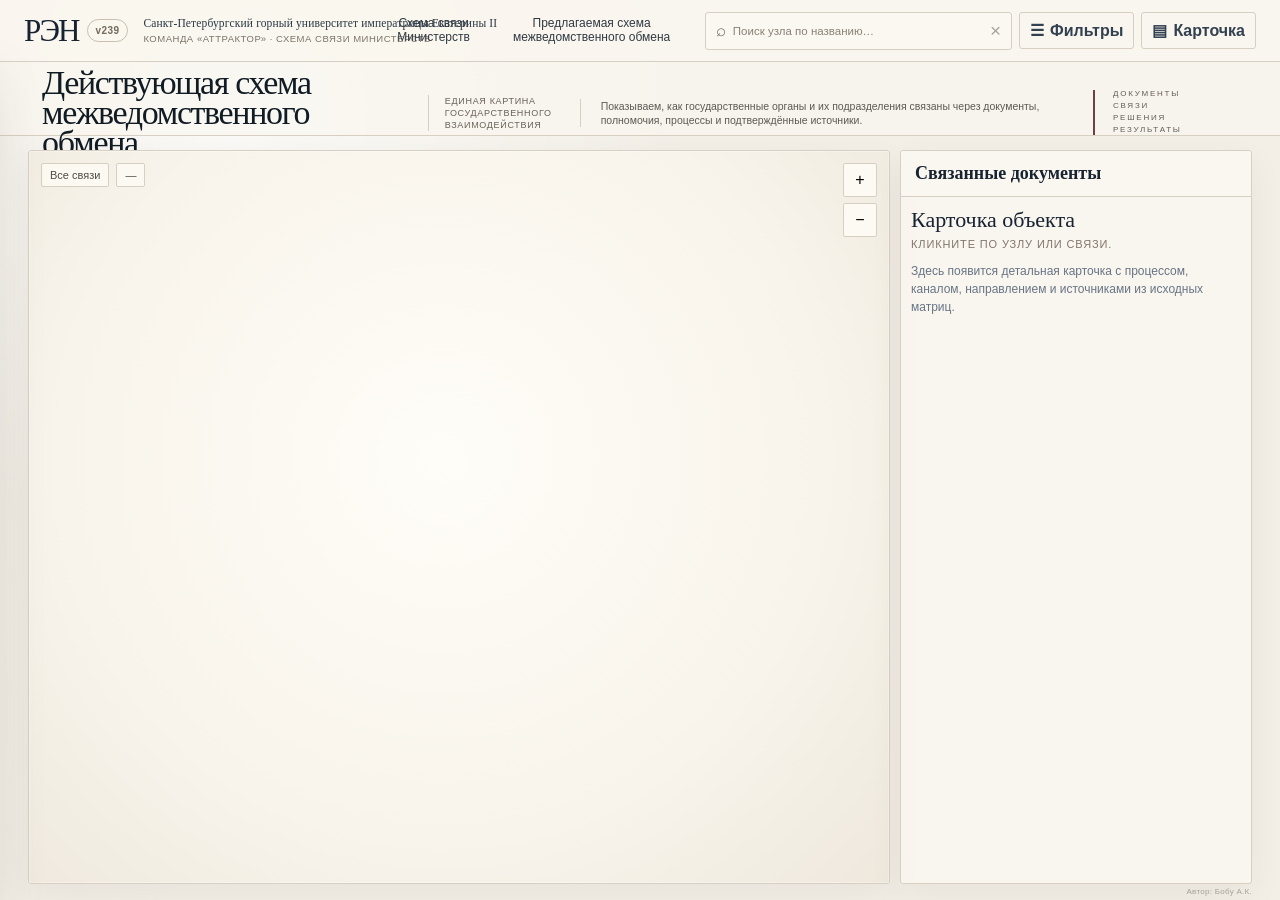
==== source/app.html @ 7fb30096 "v239: optimize startup and prevent outdated interface flash" ====
<!DOCTYPE html>

<html lang="ru">
<head>
<meta charset="utf-8"/>
<meta content="width=device-width,initial-scale=1" name="viewport"/>
<title>РЭН v239 — Межведомственный обмен</title>
<style>
:root{--bg:#f4f6f8;--panel:#fff;--line:#d7dde4;--text:#1d2733;--muted:#687585;--accent:#245fa8}
*{box-sizing:border-box} html,body{height:100%;margin:0;font-family:Inter,Segoe UI,Arial,sans-serif;color:var(--text);background:var(--bg)} body{overflow:hidden}
button,select,input{font:inherit}button{cursor:pointer}
.app{display:grid;grid-template-columns:300px 1fr 360px;grid-template-rows:auto 1fr;grid-template-areas:"top top top" "left main right";height:100vh}
.topbar{grid-area:top;background:var(--panel);border-bottom:1px solid var(--line);padding:12px 16px;display:flex;align-items:center;gap:14px;flex-wrap:wrap}
.title{font-size:18px;font-weight:700}.subtitle{font-size:12px;color:var(--muted)}
.mainnav{display:none}.mainnav button,.focus-grid button,.btn{border:1px solid var(--line);background:#fff;border-radius:8px;padding:7px 10px;color:#33404f}
.mainnav button.active,.focus-grid button.active,.btn.primary{background:#eaf2fb;border-color:#a9c4e4;color:#164f8f;font-weight:650}
.left{grid-area:left;background:#fff;border-right:1px solid var(--line);overflow:auto;padding:14px}.right{grid-area:right;background:#fff;border-left:1px solid var(--line);overflow:auto;padding:14px}
.section{border:1px solid var(--line);border-radius:10px;padding:11px;margin-bottom:12px;background:#fff}.section h3{font-size:12px;text-transform:uppercase;letter-spacing:.04em;margin:0 0 9px;color:#566474}
label{display:block;font-size:12px;color:#566474;margin-bottom:5px}select,input[type=text]{width:100%;border:1px solid var(--line);border-radius:8px;padding:8px 9px;background:#fff;color:var(--text)}
.check{display:flex;align-items:center;gap:7px;margin:7px 0;font-size:12px;color:#3e4956}.focus-grid{display:grid;grid-template-columns:1fr 1fr;gap:6px}.focus-grid button{font-size:11px;line-height:1.15;min-height:46px}.btnrow{display:flex;gap:7px}.ministry-site-card .btnrow{flex-wrap:wrap}.ministry-site-btn{display:inline-flex;align-items:center;justify-content:center;text-decoration:none;font-weight:650;line-height:1.2;min-height:34px}.ministry-site-btn:hover{text-decoration:none}.kpis{display:grid;grid-template-columns:1fr 1fr;gap:7px}.kpi{padding:9px;border:1px solid var(--line);border-radius:8px;background:#fafbfc}.kpi .n{font-size:20px;font-weight:720}.kpi .l{font-size:10px;color:var(--muted);margin-top:2px}
.legend-node.shared-dot{display:inline-block;width:12px;height:12px;border-radius:50%;background:#7f8b97;border:2px solid #d19b2a;box-shadow:0 0 5px rgba(209,155,42,.38);vertical-align:-2px;margin-right:6px}.legend-item{display:flex;align-items:center;gap:8px;font-size:11px;margin:6px 0}.mode-stack{display:grid;grid-template-columns:1fr 1fr 1fr;gap:6px}.mode-stack button{font-size:10.5px;line-height:1.15;min-height:44px}.common-only{display:flex;align-items:center;gap:7px;font-size:12px;color:#3e4956;margin:8px 0 0}.mini{font-size:10px;color:var(--muted)}.legend-line{width:44px;height:12px;position:relative}.legend-line:before{content:"";position:absolute;left:0;right:0;top:5px;border-top:2px solid #7b8998}.legend-line.dashed:before{border-top-style:dashed}.legend-line.arrow:after{content:"";position:absolute;right:0;top:1px;border-left:7px solid #7b8998;border-top:4px solid transparent;border-bottom:4px solid transparent}.legend-line.double:after{content:"";position:absolute;left:0;top:1px;border-right:7px solid #7b8998;border-top:4px solid transparent;border-bottom:4px solid transparent}
.main{grid-area:main;position:relative;overflow:hidden}#graph{width:100%;height:100%;display:block;background:radial-gradient(circle at 50% 50%,#fff 0,#fbfcfd 62%,#f4f6f8 100%);overflow:hidden}
#viewport{transform-box:fill-box;transform-origin:center center}
.edge{stroke:#8e9aaa;stroke-width:1.35;opacity:.50;fill:none;pointer-events:none}.edge-hit{stroke:transparent;stroke-width:18;fill:none;pointer-events:stroke;cursor:pointer}.edge.hovered{stroke:#245fa8;stroke-width:2.8;opacity:.95}.edge.undirected{stroke-dasharray:6 4}.edge.mixed{stroke-dasharray:3 3}
.node circle{stroke:#fff;stroke-width:1.4;cursor:pointer}.node.core-ministry circle{stroke-width:2.6}.node.core-ministry text{font-size:12.5px;font-weight:750}.node.core-selected circle{stroke-width:4;filter:drop-shadow(0 0 7px rgba(36,95,168,.35))}.core-swatch{display:inline-block;width:11px;height:11px;border-radius:50%;margin-right:6px;vertical-align:-1px;border:1px solid rgba(255,255,255,.8)}.node text{font-size:10px;pointer-events:none;fill:#33404e}.node.dim{opacity:.14}.node.selected circle{stroke:#245fa8;stroke-width:3}.node.selected text{font-weight:700}.ministry text{font-size:12px;font-weight:700}.node.shared circle{stroke:#d19b2a;stroke-width:2.2}.node.shared text{font-weight:650}.node.shared-2 circle{filter:drop-shadow(0 0 3px rgba(209,155,42,.28))}.node.shared-3 circle{filter:drop-shadow(0 0 5px rgba(209,155,42,.40))}.node.shared-4 circle{filter:drop-shadow(0 0 6px rgba(209,155,42,.48))}.node.shared-5 circle{filter:drop-shadow(0 0 8px rgba(209,155,42,.58))}.node.shared-6 circle{filter:drop-shadow(0 0 9px rgba(209,155,42,.66))}.node.shared-7 circle{filter:drop-shadow(0 0 11px rgba(209,155,42,.74))}.node.minstroy-core circle{stroke:#2b8a78;stroke-width:3}
.hud{position:absolute;left:12px;top:12px;display:flex;gap:7px;flex-wrap:wrap;pointer-events:none}.badge{background:rgba(255,255,255,.92);border:1px solid var(--line);border-radius:999px;padding:5px 8px;font-size:11px;color:#51606f}
.tooltip{position:fixed;z-index:10;max-width:430px;background:rgba(24,31,40,.97);color:#f7f9fb;padding:10px 11px;border-radius:9px;box-shadow:0 10px 28px rgba(0,0,0,.18);pointer-events:none;display:none;font-size:12px;line-height:1.4}.tooltip .muted{color:#b8c3cf}.tooltip .src{margin-top:7px;padding-top:6px;border-top:1px solid rgba(255,255,255,.16)}.tooltip a{color:#b9dcff;text-decoration:none}
.detail h2{font-size:16px;margin:0 0 5px}.detail .meta{font-size:11px;color:var(--muted);margin-bottom:12px}.card{border:1px solid var(--line);border-radius:9px;padding:9px;margin:8px 0;background:#fff}.card h4{font-size:11px;margin:0 0 6px;color:#566474;text-transform:uppercase;letter-spacing:.03em}.card p{font-size:12px;margin:4px 0;line-height:1.45}.card a{font-size:11px;color:#245fa8;word-break:break-word}.notice{border-left:4px solid #c28b17;background:#fff8e6;padding:9px;border-radius:6px;font-size:11px;color:#655126;line-height:1.45}.empty{color:var(--muted);font-size:12px;line-height:1.5}.small{font-size:10px;color:var(--muted);line-height:1.4}
#zoomIn,#zoomOut{position:absolute;right:12px;width:34px;height:34px;border:1px solid var(--line);background:#fff;border-radius:8px}#zoomIn{top:12px}#zoomOut{top:52px}.footer-note{position:absolute;bottom:9px;left:12px;background:rgba(255,255,255,.9);border:1px solid var(--line);border-radius:8px;padding:5px 7px;font-size:10px;color:var(--muted);pointer-events:none}
@media(max-width:1100px){.app{grid-template-columns:250px 1fr;grid-template-areas:"top top" "left main"}.right{display:none}}
.node.channel-node text{font-weight:650;fill:#4f5965}.node.channel-node circle{stroke:#596675;stroke-width:1.5}.node.core-selected circle{stroke-width:3}

/* Channel graph v2 */
.edge.channel-edge{fill:none;stroke:#aab4c2;stroke-width:1.4;opacity:.72}
.edge-hit{fill:none;stroke:transparent;stroke-width:18px;pointer-events:stroke}
.channel-hub{cursor:pointer}.channel-hub rect{filter:drop-shadow(0 2px 3px rgba(31,45,61,.10))}
.channel-hub:hover rect{filter:brightness(1.08) drop-shadow(0 3px 5px rgba(31,45,61,.16));stroke-width:2}
.channel-core-hub circle{stroke-width:3.1}.channel-core-hub text{font-weight:760}.channel-central-hub circle{stroke:#384655;stroke-width:2.6}.channel-central-hub text{font-weight:700}
.channel-secondary circle{stroke:#7b8794;stroke-width:1.5}.channel-secondary text{font-weight:560}
.channel-participant circle{stroke:#a2acb6;stroke-width:1.2}.channel-participant text{fill:#566270}
.node.core-selected circle{stroke-width:3.4!important}
#graph.channel-view{background:radial-gradient(circle at 50% 50%,#fff 0,#fafbfd 68%,#f2f5f8 100%)}

.structure-ministry{stroke-width:3}.structure-dept{stroke:#566474;stroke-width:1.5}.structure-function{stroke:#8e6b8d;stroke-width:1.5}.structure-process{stroke:#6a7e3d;stroke-width:1.5}.structure-edge{stroke:#a4aebb;stroke-width:1.2}.structure-edge.function-edge{stroke:#b49bb1}.structure-edge.process-edge{stroke:#9bb27b}.structure-edge.department-handoff{stroke:#5a78a6;stroke-width:1.8;stroke-dasharray:5 4}.structure-edge.department-handoff:hover{stroke:#234f86;stroke-width:2.8}.structure-edge.department-documented{stroke:#8a5a44;stroke-width:2.0}.structure-edge.department-documented:hover{stroke:#6b412f;stroke-width:3.0}.structure-edge:hover{stroke:#245fa8;stroke-width:2.4}.structure-label{font-size:10px}.structure-mode-note{font-size:10px;color:#687585}.structure-dept text{font-size:8.5px;font-weight:650}.structure-function text,.structure-process text{font-size:8.5px}.structure-process text{fill:#53652f}.structure-function text{fill:#765d73}.structure-ministry text{font-size:12.5px}

/* v99: container view for internal ministry structure */
.structure-ministry-boundary{
  pointer-events:all;
  cursor:pointer;
  transition:opacity .15s ease,stroke-width .15s ease;
}
.structure-ministry-boundary:hover{stroke-width:3.2}
.structure-ministry-boundary-title{
  font-size:17px;
  font-weight:780;
  text-anchor:middle;
  pointer-events:none;
  paint-order:stroke fill;
  stroke:#fff;
  stroke-width:5px;
  stroke-linejoin:round;
}
.structure-ministry-boundary-meta{
  font-size:10.5px;
  text-anchor:middle;
  pointer-events:none;
  fill:#687585;
  paint-order:stroke fill;
  stroke:#fff;
  stroke-width:4px;
  stroke-linejoin:round;
}
.structure-dept circle{filter:drop-shadow(0 2px 3px rgba(31,45,61,.10))}
.structure-dept.selected circle{filter:drop-shadow(0 0 7px rgba(36,95,168,.34))}
.structure-edge.department-handoff{opacity:.78}
.structure-edge.department-documented{opacity:.92}


/* v99.1: readable department labels + contextual interdepartment links */
.structure-dept text{
  font-size:11.5px!important;
  font-weight:600!important;
  fill:#33404e!important;
  paint-order:stroke fill;
  stroke:#ffffff;
  stroke-width:3.6px;
  stroke-linejoin:round;
  letter-spacing:.01em;
}
.node.structure-dept.selected text{font-size:12px!important;font-weight:750!important;fill:#1f4f86!important}
.structure-edge.department-shared-process{stroke:#698bb6;stroke-width:1.55;stroke-dasharray:3 5;opacity:.72}
.structure-edge.department-shared-process:hover{stroke:#245fa8;stroke-width:2.8;opacity:1}

.edge.structure-edge.department-candidate{stroke:#b7791f;stroke-width:1.4;stroke-dasharray:5 4;opacity:.85}.edge-hit.department-candidate{stroke-width:14}.edge.external-context-candidate{stroke:#b7791f;stroke-dasharray:5 4;opacity:.8}
.edge-hit.structure-edge{stroke:transparent!important;opacity:0}.edge.structure-edge.ministry-interaction{stroke:#334f72;stroke-width:1.65;stroke-opacity:.62}.edge-hit.structure-edge.ministry-interaction{stroke-width:16}.edge.structure-edge.ministry-interaction:hover{stroke:#173b68;stroke-width:2.8;stroke-opacity:1}
</style>
<style>
#graph.single-focus .core-selected circle{stroke-width:4px;}
#graph.multi-focus .core-selected circle{stroke-width:5px;stroke-dasharray:5 3;}
.node.channel-node circle{stroke:#34495e;stroke-width:2.4px;}
.node.channel-node text{font-weight:700;fill:#34495e;}
</style>
<style>
/* === v93 responsive interface === */
:root{
  --bg:#f2f5f8;--panel:#ffffff;--panel-soft:#f8fafc;--line:#dbe2ea;--line-strong:#c7d1dc;
  --text:#17212b;--muted:#687585;--accent:#245fa8;--accent-soft:#eaf2fb;--shadow:0 18px 50px rgba(30,45,62,.16);
  --topbar-h:68px;
}
html,body{overscroll-behavior:none}
body{background:var(--bg)}
.app{grid-template-columns:300px minmax(0,1fr) 370px;min-width:0}
.topbar{min-height:var(--topbar-h);padding:10px 14px 10px 18px;justify-content:space-between;flex-wrap:nowrap;box-shadow:0 1px 0 rgba(20,36,52,.02);z-index:40}
.brand-block{min-width:0}.brand-row{display:flex;align-items:center;gap:9px;min-width:0}.title{white-space:nowrap;overflow:hidden;text-overflow:ellipsis}.subtitle{margin-top:3px;white-space:nowrap;overflow:hidden;text-overflow:ellipsis}
.version-pill{display:inline-flex;align-items:center;height:23px;padding:0 8px;border-radius:999px;background:#edf3f9;border:1px solid #d6e1ec;color:#446078;font-size:10px;font-weight:800;letter-spacing:.04em;flex:none}
.topbar-actions{display:flex;align-items:center;gap:7px;flex:none}.top-action{display:none;align-items:center;gap:6px;border:1px solid var(--line);background:#fff;border-radius:10px;padding:8px 10px;color:#33404f;font-weight:650;box-shadow:0 1px 2px rgba(25,42,60,.03)}
.top-action:hover,.top-action:focus-visible{border-color:#a9c4e4;background:#f5f9fd;outline:none}.top-action[aria-expanded="true"]{background:var(--accent-soft);border-color:#a9c4e4;color:#164f8f}
.action-count{display:inline-grid;place-items:center;min-width:18px;height:18px;padding:0 5px;border-radius:999px;background:#245fa8;color:white;font-size:9px}.selection-dot{width:7px;height:7px;border-radius:50%;background:#2b8a78;box-shadow:0 0 0 3px rgba(43,138,120,.12)}
.action-count[hidden],.selection-dot[hidden]{display:none!important}
.data-status{display:inline-flex;align-items:center;gap:6px;padding:7px 9px;border-radius:999px;background:#f7f9fb;border:1px solid var(--line);font-size:10px;color:#536171;white-space:nowrap}.status-dot{width:7px;height:7px;border-radius:50%;background:#d19b2a}
.left,.right{scrollbar-width:thin;scrollbar-color:#c5d0dc transparent}.left{padding:12px}.right{padding:12px 14px 20px}.section{box-shadow:0 1px 2px rgba(25,42,60,.025)}
.drawer-head{display:none;align-items:center;justify-content:space-between;gap:12px;position:sticky;top:0;z-index:5;background:rgba(255,255,255,.96);backdrop-filter:blur(10px);padding:2px 0 10px;margin-bottom:4px;border-bottom:1px solid var(--line);font-size:13px}
.drawer-close{width:34px;height:34px;border:1px solid var(--line);background:#fff;border-radius:9px;color:#506071;font-size:22px;line-height:1;display:grid;place-items:center}
.ui-backdrop{position:fixed;inset:0;background:rgba(17,27,38,.34);backdrop-filter:blur(1px);opacity:0;visibility:hidden;pointer-events:none;transition:opacity .18s ease,visibility .18s ease;z-index:70}
.main{min-width:0}.main:after{content:"";position:absolute;inset:0;pointer-events:none;box-shadow:inset 0 0 0 1px rgba(210,220,230,.25)}
#graph{touch-action:none;user-select:none;-webkit-user-select:none}
#zoomIn,#zoomOut{z-index:8;box-shadow:0 3px 12px rgba(23,39,56,.08)}
.hud{z-index:7}.badge{box-shadow:0 2px 8px rgba(23,39,56,.04)}
.review-card{background:#fbfcfe}.review-card.warn{border-color:#e1c57f;background:#fffaf0}.review-chip{display:inline-flex;align-items:center;padding:3px 7px;border-radius:999px;border:1px solid #d9e2eb;background:#f5f8fb;color:#536171;font-size:9px;font-weight:700;margin:2px 4px 2px 0}.review-chip.warn{border-color:#e2c57e;background:#fff5dc;color:#735819}.review-list{margin:7px 0 0;padding-left:17px;font-size:10px;color:#586675;line-height:1.45}

@media(max-width:1100px){
  .app{grid-template-columns:minmax(0,1fr);grid-template-rows:auto minmax(0,1fr);grid-template-areas:"top" "main"}
  .top-action{display:inline-flex}.data-status{display:none}
  .left,.right{display:block;position:fixed;z-index:90;background:#fff;box-shadow:var(--shadow);transition:transform .22s ease,opacity .22s ease;will-change:transform}
  .drawer-head{display:flex}
  .left{inset:var(--topbar-h) auto 0 0;width:min(360px,88vw);border-right:1px solid var(--line);transform:translateX(-105%);opacity:.99;padding:12px 14px 24px}
  .right{inset:var(--topbar-h) 0 0 auto;width:min(430px,92vw);border-left:1px solid var(--line);transform:translateX(105%);opacity:.99;padding:12px 16px 28px}
  body.filters-open .left{transform:translateX(0)} body.detail-open .right{transform:translateX(0)}
  body.filters-open .ui-backdrop,body.detail-open .ui-backdrop{opacity:1;visibility:visible;pointer-events:auto}
  .main{grid-area:main;width:100%;height:100%}
  .footer-note{max-width:calc(100% - 92px);white-space:nowrap;overflow:hidden;text-overflow:ellipsis}
}
@media(max-width:700px){
  :root{--topbar-h:58px}
  .topbar{min-height:var(--topbar-h);padding:8px 8px 8px 12px;gap:6px}.title{font-size:14px}.subtitle{display:none}.version-pill{height:20px;padding:0 6px;font-size:9px}
  .topbar-actions{gap:5px}.top-action{padding:7px 8px;border-radius:9px;font-size:11px}.top-action span:not(.action-count):not(.selection-dot){display:none}
  .left{inset:0 auto 0 0;width:min(370px,92vw);padding-top:14px}
  .right{inset:auto 0 0 0;width:100%;height:auto;max-height:76vh;border-left:0;border-top:1px solid var(--line);border-radius:18px 18px 0 0;transform:translateY(105%);padding:10px 14px max(22px,env(safe-area-inset-bottom))}
  body.detail-open .right{transform:translateY(0)}
  .right .drawer-head{padding-top:2px}.right:before{content:"";display:block;width:42px;height:4px;border-radius:999px;background:#c8d1da;margin:0 auto 8px}
  #zoomIn,#zoomOut{right:8px;width:38px;height:38px;border-radius:11px}#zoomIn{top:10px}#zoomOut{top:54px}
  .hud{left:8px;top:8px;right:54px;gap:4px}.badge{padding:4px 7px;font-size:9px}
  .footer-note{display:none}.tooltip{display:none!important}.focus-grid{grid-template-columns:1fr 1fr}.section{margin-bottom:9px}.section h3{font-size:11px}.kpi .n{font-size:18px}
  .detail h2{font-size:15px}.card{padding:8px}.card p{font-size:11px}.card a{font-size:10px}
  body[data-ui-mode="OVERVIEW"] #graph .node:not(.core-ministry) text{display:none}
  body[data-ui-mode="OVERVIEW"] #graph .node.core-ministry text{font-size:10.5px;font-weight:760}
}
@media(min-width:1101px){.ui-backdrop{display:none!important}}
</style>
<meta content="192.0" name="graph-version"/><meta name="ui-release" content="v115-documentary-atlas"/>

<style id="atlas-v115-style">
:root{
  --atlas-paper:#f3efe7;--atlas-paper-soft:#faf7f0;--atlas-ink:#172331;
  --atlas-wine:#713d49;--atlas-green:#416b5a;--atlas-sand:#aa9578;
  --atlas-rule:#d7cfc1;--atlas-navy:#183248;--topbar-h:62px;
}
html,body{background:var(--atlas-paper);color:var(--atlas-ink)}
body{font-family:"Segoe UI",Arial,sans-serif}
.app{
  grid-template-columns:minmax(0,1fr) 390px;
  grid-template-rows:62px 74px minmax(0,1fr);
  grid-template-areas:"top top" "intro intro" "main right";
  background:
    radial-gradient(circle at 18% 12%,rgba(255,255,255,.72),transparent 34%),
    linear-gradient(115deg,rgba(101,76,50,.025),transparent 38%),var(--atlas-paper);
}
.topbar{grid-area:top;background:rgba(250,247,240,.96);border-color:var(--atlas-rule);padding:8px 24px;box-shadow:none}
.brand-block{display:flex;align-items:baseline;gap:18px}.brand-row{gap:8px}
.atlas-logo{font-family:Georgia,"Times New Roman",serif;font-size:31px;font-weight:500;letter-spacing:-.06em;overflow:visible}
.subtitle{font-size:11px;letter-spacing:.055em;color:#6e685f}.version-pill{background:transparent;border-color:#c9bfb0;color:#756a5d}
.atlas-topnav{display:flex;align-self:stretch;margin-left:26px}.atlas-topnav button{border:0;border-bottom:2px solid transparent;background:transparent;padding:0 14px;color:#303a43;font-size:12px}.atlas-topnav button:hover,.atlas-topnav button.active{color:var(--atlas-wine);border-bottom-color:var(--atlas-wine)}
.topbar-actions{margin-left:auto}.top-action{display:inline-flex!important;background:transparent;border-color:var(--atlas-rule);border-radius:3px;box-shadow:none}.data-status{display:none}
.atlas-intro{grid-area:intro;display:grid;grid-template-columns:minmax(300px,1.05fr) minmax(300px,1fr) 145px;align-items:center;gap:28px;padding:6px 42px 5px;border-bottom:1px solid var(--atlas-rule);background:rgba(250,247,240,.72)}
.atlas-intro-title{display:grid;grid-template-columns:minmax(170px,auto) 1fr;gap:20px;align-items:center}.atlas-eyebrow{order:2;max-width:150px;padding-left:16px;border-left:1px solid var(--atlas-rule);font-size:9px;line-height:1.35;letter-spacing:.075em;text-transform:uppercase;color:#686158}
.atlas-intro h1{margin:0;font:500 34px/.88 Georgia,"Times New Roman",serif;letter-spacing:-.04em;color:#101b24}
.atlas-intro>p{max-width:560px;margin:0;padding-left:20px;border-left:1px solid var(--atlas-rule);font-size:10.5px;line-height:1.35;color:#5d5a55}
.atlas-principles{display:grid;gap:3px;padding-left:18px;border-left:2px solid var(--atlas-wine);font-size:8px;line-height:1.12;letter-spacing:.22em;text-transform:uppercase;color:#635d55}
.atlas-ministry-bar{display:none!important}
.atlas-ministry-bar button{border:0;border-right:1px solid var(--atlas-rule);background:transparent;padding:0 16px;white-space:nowrap;color:#303841;font-size:11px}
.atlas-ministry-bar button:hover,.atlas-ministry-bar button.active{background:var(--atlas-navy);color:#fff}
.atlas-ministry-all{border-left:1px solid var(--atlas-rule)!important}.atlas-ministry-scroll{display:flex;min-width:0;overflow-x:auto;scrollbar-width:none}.atlas-ministry-scroll::-webkit-scrollbar{display:none}.atlas-more{margin-left:auto;border-left:1px solid var(--atlas-rule)!important}
.main{grid-area:main;margin:14px 0 16px 28px;border:1px solid var(--atlas-rule);border-radius:3px;background:rgba(250,247,240,.74);box-shadow:0 12px 35px rgba(52,42,29,.06)}
.main:after{box-shadow:inset 0 0 0 1px rgba(255,255,255,.3)}
#graph,#graph.channel-view{background:radial-gradient(circle at 48% 42%,#fffdf8 0,#f8f4eb 62%,#eee8dd 100%)}
#graph .node text{fill:#263642}.node circle{stroke:#f7f2e9}.node.core-ministry circle{stroke:#f8f3ea}.node.selected circle{stroke:var(--atlas-wine)}
.edge{stroke:#77858e;opacity:.48}.edge.hovered{stroke:var(--atlas-wine)}
.structure-ministry-boundary-title{font-family:Georgia,"Times New Roman",serif;fill:var(--atlas-ink)!important}.structure-ministry-boundary-meta{fill:#716b62}.structure-dept text{fill:#263642!important;stroke:#fbf8f1!important}
.edge.structure-edge.department-documented{stroke:var(--atlas-wine)}.edge.structure-edge.ministry-interaction{stroke:var(--atlas-navy)}
.right{grid-area:right;position:relative;display:block!important;inset:auto;width:auto;height:auto;max-height:none;transform:none;opacity:1;margin:14px 28px 16px 10px;padding:0 10px 24px;background:rgba(250,247,240,.9);border:1px solid var(--atlas-rule);border-radius:3px;box-shadow:0 12px 35px rgba(52,42,29,.06)}
.right .drawer-head{display:flex;position:sticky;top:0;margin:0 -10px 10px;padding:12px 14px;background:rgba(250,247,240,.97);border-bottom:1px solid var(--atlas-rule);font:500 18px Georgia,"Times New Roman",serif;z-index:6}
.right .drawer-close{display:none}.detail h2{font-family:Georgia,"Times New Roman",serif;font-size:22px;font-weight:500;color:#172331}.detail .meta{text-transform:uppercase;letter-spacing:.08em;color:#81766a}
.card,.source-block .src{border-color:var(--atlas-rule);border-radius:3px;background:#fdfaf3;box-shadow:0 3px 12px rgba(62,48,31,.035)}
.card h4{color:var(--atlas-wine)}.card a,.source-block a{color:#24576f}.notice{border-left-color:var(--atlas-wine);background:#f8eee9;color:#624c43}
.source-block>strong{display:block;margin:18px 0 8px;font:500 18px Georgia,"Times New Roman",serif}.source-block .src{margin:8px 0;padding:11px}.source-block .src:before{content:"Документ";display:inline-block;margin-bottom:6px;color:var(--atlas-green);font-size:9px;font-weight:700;letter-spacing:.1em;text-transform:uppercase}
.atlas-detail-tabs,.atlas-source-placeholder{display:none}.left{display:block;position:fixed;z-index:95;left:0;top:62px;bottom:0;width:min(380px,92vw);padding:14px 16px 28px;background:#faf7f0;border-right:1px solid var(--atlas-rule);box-shadow:0 20px 60px rgba(45,35,23,.18);transform:translateX(-105%);transition:transform .22s ease}
.left .drawer-head{display:flex;background:#faf7f0;border-color:var(--atlas-rule)}body.filters-open .left{transform:translateX(0)}body.filters-open .ui-backdrop{opacity:1;visibility:visible;pointer-events:auto}
.section{background:#fdfaf4;border-color:var(--atlas-rule);border-radius:3px;box-shadow:none}.section h3{color:#6e504f}.btn,.focus-grid button,select,input[type=text]{border-color:var(--atlas-rule);border-radius:3px;background:#fffdf8}.btn.primary,.focus-grid button.active{background:var(--atlas-navy);border-color:var(--atlas-navy);color:#fff}
.hud{left:12px;top:12px}.badge{background:rgba(253,250,243,.94);border-color:var(--atlas-rule);border-radius:2px;color:#4e4b46;box-shadow:none}.footer-note{display:none}#zoomIn,#zoomOut{border-color:var(--atlas-rule);border-radius:2px;background:#fdfaf3;box-shadow:none}
.atlas-mobile-nav{display:none}
.wide-map-hint{display:none;position:absolute;right:62px;bottom:14px;z-index:7;max-width:310px;padding:9px 12px;border:1px solid var(--atlas-rule);background:rgba(253,250,243,.92);box-shadow:0 6px 22px rgba(45,35,23,.08);color:#665f56;font-size:9px;line-height:1.35;pointer-events:none}
.wide-map-hint strong{display:block;margin-bottom:2px;color:var(--atlas-wine);font-size:10px;letter-spacing:.08em;text-transform:uppercase}.wide-map-hint span{display:block}
body.atlas-wide .wide-map-hint{display:block}
body.atlas-wide .main{cursor:grab}body.atlas-wide .main:active{cursor:grabbing}
body.atlas-wide #graph{touch-action:none;background:radial-gradient(circle at 50% 50%,#fffdf8 0,#f7f2e9 58%,#ece5d9 100%)}
body.atlas-wide #graph .edge{stroke:#74838a;stroke-opacity:.54}
body.atlas-wide #graph .node text{font-size:9.5px;fill:#30404a;paint-order:stroke;stroke:#fbf8f1;stroke-width:3px;stroke-linejoin:round}
body.atlas-wide #graph .node.core-ministry text{font-size:11px;font-weight:700;stroke-width:4px}
body.atlas-wide #graph .node.core-ministry circle{stroke:#f6f0e6;stroke-width:4px}
body.atlas-wide #graph .node.core-ministry{filter:drop-shadow(0 7px 10px rgba(25,35,42,.16));cursor:pointer}
body.atlas-wide #graph .node.core-ministry .ministry-halo{fill:#fbf8f1;fill-opacity:.92;stroke:currentColor;stroke-opacity:.34;stroke-width:1.2}
body.atlas-wide #graph .node.core-ministry .ministry-glyph{fill:none;stroke:#fff;stroke-width:2;stroke-linecap:round;stroke-linejoin:round;pointer-events:none}
body.atlas-wide #graph .node.core-ministry text{font-family:Georgia,"Times New Roman",serif;font-size:13px!important;font-weight:600!important;paint-order:stroke;stroke:#fbf8f1;stroke-width:5px}
body.atlas-wide #graph .node:not(.core-ministry) circle.node-shell{fill:#fbf8f1;stroke-width:1.7}
body.atlas-wide #graph .node:not(.core-ministry) circle.node-dot{stroke:none;pointer-events:none}
body.atlas-wide #graph .node:not(.core-ministry){cursor:pointer}
body.atlas-wide #graph .node:not(.core-ministry):hover circle.node-shell{stroke-width:3;filter:drop-shadow(0 3px 5px rgba(30,42,48,.16))}
body.atlas-internal-mode #graph #edgesLayer .edge{opacity:.03!important}
body.atlas-internal-mode #graph #edgesLayer .edge-hit{pointer-events:none}
body.atlas-internal-mode #graph #nodesLayer .node{opacity:.05;transition:opacity .22s ease}
body.atlas-internal-mode #graph #nodesLayer .node.internal-origin{opacity:0!important;pointer-events:none}
body.atlas-internal-mode #graph #nodesLayer .node.internal-occluded{opacity:0!important;pointer-events:none}
body.atlas-internal-mode #graph #nodesLayer .node.internal-origin>circle:not(.ministry-halo),body.atlas-internal-mode #graph #nodesLayer .node.internal-origin .ministry-halo,body.atlas-internal-mode #graph #nodesLayer .node.internal-origin .ministry-glyph,body.atlas-internal-mode #graph #nodesLayer .node.internal-origin>text{display:none!important}
.atlas-internal-boundary{stroke-width:2.1;stroke-opacity:.48;fill-opacity:.045;pointer-events:none;filter:drop-shadow(0 10px 22px rgba(35,43,45,.05))}
.atlas-internal-boundary-ring{fill:none;stroke-width:.8;stroke-opacity:.14;stroke-dasharray:8 7;pointer-events:none}
.atlas-internal-boundary-title{font:600 13px Georgia,"Times New Roman",serif;letter-spacing:.02em;text-anchor:middle;paint-order:stroke;stroke:#fbf8f1;stroke-width:4px;pointer-events:none}
.atlas-internal-spoke{stroke:#9aa4a2;stroke-width:.7;stroke-opacity:.14;stroke-dasharray:2 4;pointer-events:none}
.atlas-internal-edge{stroke:var(--atlas-wine);stroke-width:1.35;stroke-opacity:.72;fill:none;cursor:pointer}
.atlas-internal-edge.shared{stroke:#607b71;stroke-width:1;stroke-dasharray:4 4;stroke-opacity:.54}
.atlas-internal-edge.handoff{stroke:#315b72;stroke-dasharray:7 3}
.atlas-internal-edge-hit{stroke:#000;stroke-opacity:.001;stroke-width:13;cursor:pointer}
.atlas-internal-dept{cursor:pointer;filter:drop-shadow(0 2px 3px rgba(30,42,48,.1))}
.atlas-internal-dept circle{stroke:#fffaf2;stroke-width:2.2}
.atlas-internal-label-box{fill:rgba(253,250,243,.97);stroke:rgba(94,72,88,.18);stroke-width:.65;rx:4;ry:4}
.atlas-internal-label-text{font-family:"Segoe UI",Arial,sans-serif;font-size:7.55px;fill:#263642;letter-spacing:.001em}
.atlas-internal-dept.dense .atlas-internal-label-text{font-size:7.1px}
.atlas-internal-label-text tspan{paint-order:stroke;stroke:#fbf8f1;stroke-width:2.25px;stroke-linejoin:round}
.atlas-collision-hidden{display:none!important}
.atlas-internal-dept:hover circle{stroke:var(--atlas-wine);stroke-width:3}
.atlas-internal-dept:hover .atlas-internal-label-box{stroke:rgba(122,73,98,.46)}
.internal-mode-note{display:none}.atlas-internal-mode .internal-mode-note{display:block}
.atlas-back-home{display:none;position:absolute;left:14px;bottom:14px;z-index:12;align-items:center;gap:6px;padding:9px 12px;border:1px solid var(--atlas-navy);border-radius:2px;background:rgba(253,250,243,.96);box-shadow:0 6px 20px rgba(35,42,45,.12);color:var(--atlas-navy);font-size:10px;font-weight:700;cursor:pointer}
body.atlas-route-active .atlas-back-home{display:inline-flex}
.atlas-back-home:hover{background:var(--atlas-navy);color:#fff}
.core-route-actions{display:grid;grid-template-columns:1fr 1fr;gap:8px;margin:10px 0 12px;padding:11px;border:1px solid var(--atlas-rule);background:#fdfaf3}
.core-route-actions button{min-height:48px;padding:9px 10px;border:1px solid var(--atlas-navy);background:var(--atlas-navy);color:#fff;font-size:10px;font-weight:700;line-height:1.25;text-align:left;cursor:pointer}
.core-route-actions button+button{background:transparent;color:var(--atlas-navy)}
.core-route-actions button:hover{background:var(--atlas-wine);border-color:var(--atlas-wine);color:#fff}
.core-route-actions small{display:block;margin-top:3px;font-size:8px;font-weight:400;opacity:.78}

.atlas-landing-map{display:none;position:absolute;inset:0;overflow:hidden;background:
  radial-gradient(circle at 49% 46%,rgba(255,255,255,.92),rgba(250,247,240,.72) 58%,rgba(236,228,216,.7) 100%)}
body.atlas-home .atlas-landing-map{display:block}
body.atlas-home #graph,body.atlas-home #zoomIn,body.atlas-home #zoomOut,body.atlas-home .hud{visibility:hidden;pointer-events:none}
.atlas-landing-lines{position:absolute;inset:0;width:100%;height:100%;overflow:visible;z-index:1}
.atlas-link{stroke:#6e7d83;stroke-width:1.35;stroke-opacity:.62;fill:none}
.atlas-link-halo{stroke:#000;stroke-opacity:.001;stroke-width:16;pointer-events:stroke;cursor:pointer}
.atlas-link-group:hover .atlas-link,.atlas-link-group:focus .atlas-link{stroke:var(--atlas-wine);stroke-width:2.4;stroke-opacity:1}
.atlas-clusters{position:absolute;inset:0;z-index:2}
.atlas-feature-cluster{--cluster:#516c7a;position:absolute;width:245px;min-height:145px;transform:translate(-50%,-50%)}
.atlas-feature-cluster.p1{left:15%;top:25%}.atlas-feature-cluster.p2{left:49%;top:18%}.atlas-feature-cluster.p3{left:79%;top:34%}.atlas-feature-cluster.p4{left:24%;top:72%}.atlas-feature-cluster.p5{left:64%;top:72%}
.atlas-feature-core{position:relative;display:grid;grid-template-columns:52px minmax(0,1fr);align-items:center;gap:10px;width:100%;padding:0;border:0;background:transparent;text-align:left;color:var(--atlas-ink);cursor:pointer}
.atlas-feature-core:before{content:"";display:block;width:48px;height:48px;border-radius:50%;border:5px solid rgba(255,255,255,.9);background:var(--cluster);box-shadow:0 0 0 1px color-mix(in srgb,var(--cluster) 55%,white),0 7px 18px rgba(31,42,46,.13)}
.atlas-feature-core:after{content:"";position:absolute;left:23px;top:48px;width:1px;height:16px;background:color-mix(in srgb,var(--cluster) 48%,white)}
.atlas-feature-core strong{font:500 19px/1.05 Georgia,"Times New Roman",serif;letter-spacing:-.02em}
.atlas-feature-core small{display:block;margin-top:4px;color:#746e65;font:9px/1.35 "Segoe UI",Arial,sans-serif;letter-spacing:.07em;text-transform:uppercase}
.atlas-feature-depts{position:relative;margin:14px 0 0 23px;padding:1px 0 0 21px;border-left:1px solid color-mix(in srgb,var(--cluster) 45%,white)}
.atlas-feature-dept{position:relative;display:flex;align-items:flex-start;gap:7px;width:100%;margin:0 0 7px;padding:0;border:0;background:transparent;color:#3e464c;text-align:left;cursor:pointer;font-size:9.5px;line-height:1.2}
.atlas-feature-dept:before{content:"";position:absolute;left:-21px;top:6px;width:14px;height:1px;background:color-mix(in srgb,var(--cluster) 45%,white)}
.atlas-feature-dept i{flex:0 0 auto;width:8px;height:8px;margin-top:2px;border-radius:50%;background:var(--cluster);box-shadow:0 0 0 2px rgba(255,255,255,.9)}
.atlas-feature-core:hover strong,.atlas-feature-dept:hover span{color:var(--atlas-wine);text-decoration:underline;text-underline-offset:2px}
.atlas-map-caption{position:absolute;left:18px;bottom:14px;display:flex;gap:22px;z-index:3;color:#6e685f;font-size:9px;letter-spacing:.035em}
.atlas-map-caption span{display:flex;align-items:center;gap:7px}.atlas-caption-line{display:inline-block;width:28px;height:1px;background:#6e7d83}.atlas-caption-dot{display:inline-block;width:8px;height:8px;border-radius:50%;background:var(--atlas-wine)}


/* v117 — полный контур уже собранных данных в карточке ведомства */
.ministry-context-summary .context-kpis{display:grid;grid-template-columns:repeat(2,minmax(0,1fr));gap:7px;margin-top:9px}
.ministry-context-summary .context-kpi{border:1px solid var(--atlas-rule);background:#fdfaf3;padding:8px 9px}
.ministry-context-summary .context-kpi strong{display:block;font-family:Georgia,"Times New Roman",serif;font-size:19px;line-height:1;color:var(--atlas-navy);margin-bottom:3px}
.ministry-context-group{border:1px solid var(--atlas-rule);background:#fffdf8;margin:8px 0}
.ministry-context-group>summary{cursor:pointer;list-style:none;padding:9px 10px;font-size:11px;font-weight:700;color:#28394e;display:flex;justify-content:space-between;gap:8px;align-items:center}
.ministry-context-group>summary::-webkit-details-marker{display:none}
.ministry-context-group>summary:after{content:'+';font-size:15px;color:#746c63}
.ministry-context-group[open]>summary:after{content:'−'}
.ministry-context-list{border-top:1px solid var(--atlas-rule);max-height:360px;overflow:auto}
.ministry-context-item{padding:8px 10px;border-bottom:1px solid #ece5da}
.ministry-context-item:last-child{border-bottom:0}
.ministry-context-item-head{display:flex;justify-content:space-between;gap:8px;align-items:flex-start}
.ministry-context-item-name{font-weight:700;font-size:11px;color:#27384d}
.ministry-context-item-meta{font-size:9px;color:#786f65;margin-top:2px}
.ministry-context-edgebtn{display:block;width:100%;text-align:left;margin-top:5px;padding:5px 7px!important;font-size:9.5px!important;white-space:normal}
.ministry-mainmap-note{border-left:3px solid var(--atlas-navy);padding:7px 9px;background:#f2f4f5;font-size:10px;line-height:1.4;color:#4d555d;margin-top:8px}
@media(max-width:1180px){
  .app{grid-template-columns:minmax(0,1fr) 350px}.atlas-intro{grid-template-columns:1.05fr .9fr 125px;gap:18px;padding-inline:28px}.atlas-intro h1{font-size:31px}.atlas-intro-title{gap:14px}.main{margin-left:16px}.right{margin-right:16px}
  .atlas-topnav button{padding-inline:9px}.subtitle{display:none}
  body[data-atlas-focus="ALL"] .structure-dept text{display:none}
  body[data-atlas-focus="ALL"] .structure-ministry-boundary-title{font-size:13px}
  body[data-atlas-focus="ALL"] .structure-ministry-boundary-meta{font-size:8.5px}
  .atlas-feature-cluster{width:215px}.atlas-feature-cluster.p1{left:16%}.atlas-feature-cluster.p3{left:78%}.atlas-feature-core strong{font-size:17px}
}
@media(max-width:820px){
  :root{--topbar-h:58px}
  body{padding-bottom:max(62px,env(safe-area-inset-bottom))}
  .app{grid-template-columns:minmax(0,1fr);grid-template-rows:58px 64px minmax(0,1fr);grid-template-areas:"top" "intro" "main";height:calc(100vh - max(62px,env(safe-area-inset-bottom)))}
  .topbar{padding:7px 12px}.atlas-logo{font-size:27px}.version-pill{display:none}.atlas-topnav{display:none}.topbar-actions{gap:5px}.top-action{width:38px;height:38px;padding:0;justify-content:center;border-radius:3px}.top-action span:not(.action-count):not(.selection-dot){display:none}
  .atlas-intro{grid-template-columns:1fr auto;gap:12px;padding:6px 14px}.atlas-intro-title{display:block}.atlas-eyebrow{display:none}.atlas-intro h1{font-size:26px;line-height:.9}.atlas-intro>p{max-width:230px;padding-left:12px;font-size:9px;line-height:1.3}.atlas-principles{display:none}
  .atlas-ministry-bar{padding:0 8px}.atlas-ministry-bar button{padding:0 13px}.atlas-more{display:none}
  .main{margin:8px;width:auto!important;border-radius:3px}.hud{right:52px}.badge{font-size:9px}.right{display:block!important;position:fixed;z-index:100;inset:auto 0 0 0;width:100%;height:auto;max-height:76vh;margin:0;padding:8px 12px max(78px,calc(70px + env(safe-area-inset-bottom)));border:1px solid var(--atlas-rule);border-radius:18px 18px 0 0;background:#faf7f0;box-shadow:0 -18px 55px rgba(45,35,23,.2);transform:translateY(105%);transition:transform .22s ease}
  body.detail-open .right{transform:translateY(0)}.right:before{background:#bdb3a5}.right .drawer-head{margin:0 -12px 8px;padding:5px 14px 10px;font-size:16px}.right .drawer-close{display:grid;border-radius:50%;background:transparent}
  .atlas-detail-tabs{display:grid;grid-template-columns:1fr 1fr 1fr;border:1px solid var(--atlas-rule);margin:8px 0 12px}.atlas-detail-tabs button{border:0;border-right:1px solid var(--atlas-rule);background:transparent;padding:10px 5px;color:#514d47;font-size:11px}.atlas-detail-tabs button:last-child{border-right:0}.atlas-detail-tabs button.active{background:var(--atlas-navy);color:white}
  .right[data-detail-section="sources"] .detail>.card,.right[data-detail-section="sources"] .detail>.notice,.right[data-detail-section="sources"] .detail>.empty,.right[data-detail-section="sources"] .detail>.meta{display:none}.right[data-detail-section="sources"] .detail>.source-block{display:block}.right[data-detail-section="basis"] .detail>.source-block{display:none}
  .right[data-detail-section="sources"][data-has-sources="false"] .detail{display:none}.right[data-detail-section="sources"][data-has-sources="false"] .atlas-source-placeholder{display:grid;gap:6px;padding:16px;border:1px solid var(--atlas-rule);background:#fdfaf3;color:#5e574f;font-size:12px;line-height:1.45}.atlas-source-placeholder strong{font-family:Georgia,"Times New Roman",serif;font-size:17px;color:var(--atlas-ink)}
  .atlas-mobile-nav{position:fixed;z-index:110;display:grid;grid-template-columns:1fr 1fr;left:0;right:0;bottom:0;height:max(62px,calc(54px + env(safe-area-inset-bottom)));padding:5px 20px max(5px,env(safe-area-inset-bottom));background:rgba(250,247,240,.98);border-top:1px solid var(--atlas-rule);box-shadow:0 -8px 28px rgba(45,35,23,.08)}.atlas-mobile-nav button{border:0;background:transparent;color:#625d56;font-size:10px}.atlas-mobile-nav button span{display:block;font-size:20px;line-height:1.2}.atlas-mobile-nav button.active{color:var(--atlas-navy);font-weight:700}
  .left{top:0;bottom:0}.detail h2{font-size:19px}.card p{font-size:11px}
  .atlas-feature-cluster{width:132px;min-height:80px}.atlas-feature-depts{display:none}.atlas-feature-core{display:block;text-align:center}.atlas-feature-core:before{width:44px;height:44px;margin:0 auto 7px;border-width:4px}.atlas-feature-core:after{display:none}.atlas-feature-core strong{display:block;font-size:14px;line-height:1.05}.atlas-feature-core small{display:none}
  .atlas-feature-cluster.p1{left:20%;top:24%}.atlas-feature-cluster.p2{left:52%;top:17%}.atlas-feature-cluster.p3{left:79%;top:38%}.atlas-feature-cluster.p4{left:26%;top:70%}.atlas-feature-cluster.p5{left:66%;top:73%}
  .atlas-map-caption{left:12px;right:12px;bottom:10px;display:grid;gap:5px;font-size:8px}
  .atlas-map-caption span:nth-child(2){display:none}
  .wide-map-hint{right:52px;bottom:8px;max-width:210px;padding:7px 9px;font-size:8px}.wide-map-hint strong{font-size:9px}
  .atlas-back-home{left:10px;bottom:64px;max-width:150px;padding:8px 10px;font-size:9px}
  .atlas-internal-boundary-title{font-size:9px}
  body.atlas-wide #graph .node:not(.core-ministry) text{display:none}
  .core-route-actions{grid-template-columns:1fr}.core-route-actions button{min-height:44px}
}
@media(max-width:480px){
  .atlas-intro{display:flex;align-items:center;padding:6px 14px}.atlas-intro>p{display:none}.atlas-intro h1{font-size:25px}.atlas-ministry-all{padding-inline:11px!important}.atlas-ministry-bar button{font-size:10px}.atlas-ministry-scroll{mask-image:linear-gradient(90deg,#000 85%,transparent)}
  body[data-atlas-focus="ALL"] #graph .structure-dept,body[data-atlas-focus="ALL"] #graph .structure-edge:not(.ministry-interaction){display:none}
  body[data-atlas-focus="ALL"] .structure-ministry-boundary-title{font-size:8.5px}
  body[data-atlas-focus="ALL"] .structure-ministry-boundary-meta{display:none}
  #zoomIn,#zoomOut{width:38px;height:38px}.node.core-ministry text{font-size:10px}.structure-dept text{font-size:10.5px!important}
}
/* v168: compact documentary intro header to return vertical space to the map. */
</style>
<style>.contour-action{cursor:pointer;text-align:left;background:#fcfaf5;color:#183449;font:inherit;width:100%;}.contour-action:hover{background:#eef4fa;border-color:#245fa8}.contour-action:focus-visible{outline:2px solid #245fa8;outline-offset:2px}.contour-link{text-align:left;white-space:normal;width:100%}#contourLinks133{margin-top:14px}</style><style>#channelFocusSection{display:none!important}.channel-toolbar134{position:absolute;z-index:15;top:12px;right:60px;width:255px;box-sizing:border-box;padding:9px 11px;border:1px solid #d7cfc1;background:rgba(253,250,243,.98);color:#183248}.channel-toolbar134[hidden]{display:none}.channel-toolbar134 label{font-size:11px;font-weight:bold;display:block;margin-bottom:5px}.channel-toolbar134>div{display:flex;gap:5px}.channel-toolbar134 select{min-width:0;flex:1;font-size:11px}.channel-toolbar134 .btn{padding:4px 9px}.channel-toolbar134>span{display:block;margin-top:4px}@media(max-width:700px){.channel-toolbar134{top:53px;right:12px;width:220px}}</style><style>.channel-toolbar134{width:285px}.channel-heading137{display:flex;align-items:center;justify-content:space-between;font-size:12px;margin-bottom:7px}.channel-heading137 .btn{font-size:10px;padding:3px 6px}.channel-toolbar134 .channel-options137{display:grid;gap:6px}.channel-toolbar134 .channel-options137 label{display:flex;align-items:center;gap:7px;font-weight:normal;font-size:11px;margin:0;cursor:pointer;min-height:22px}.channel-options137 input{width:15px;height:15px;margin:0;flex:none}.channel-dot137{width:10px;height:10px;border-radius:50%;flex:none}.channel-help137{font-size:10px;line-height:1.4;margin:6px 0 0;color:#566474}.channel-toolbar134>span{font-size:10px;line-height:1.4}@media(max-width:700px){.channel-toolbar134{width:245px;right:12px}}</style><style>.channel-count138{margin-left:auto;min-width:22px;text-align:right;font-weight:bold;color:#304657;font-size:11px}</style>
<style id="channel-filter-button-v140">
/* v140 UI adjustment: channel filter opens from the existing top-right Filters button. */
#channelToolbar134{display:none!important}
body.channel-filter-open #channelToolbar134:not([hidden]){
  display:block!important;position:fixed;top:64px;right:18px;z-index:95;
  width:285px;max-height:calc(100vh - 84px);overflow:auto;
  box-shadow:0 14px 34px rgba(24,50,72,.18);
}
body.channel-filter-open #filtersToggle{background:#eef4fa;border-color:#245fa8;color:#183449}
@media(max-width:700px){
  body.channel-filter-open #channelToolbar134:not([hidden]){top:58px;right:8px;width:min(285px,calc(100vw - 16px));max-height:calc(100vh - 70px)}
}
</style>

<style id="v150-secondary-hubs">
/* v150: secondary high-connectivity nodes. Replaces the old gold glow with an explicit, subordinate hub marker. */
body.atlas-wide #graph .node.shared circle{filter:none!important}
body.atlas-wide #graph .node.shared:not(.secondary-hub)>text{font-weight:500}
body.atlas-wide #graph .node.secondary-hub>text{font-weight:680!important;stroke-width:4px!important}
body.atlas-wide #graph .node.secondary-hub circle.node-shell{fill:#fffdf8!important;filter:none!important}
body.atlas-wide #graph .node.secondary-hub .secondary-hub-ring{fill:none;stroke:#667985;stroke-opacity:.52;stroke-width:1;pointer-events:none;filter:none!important}
body.atlas-wide #graph .node.secondary-hub.hub-tier-2 .secondary-hub-ring{stroke:#506978;stroke-opacity:.72;stroke-width:1.35}
body.atlas-wide #graph .node.secondary-hub.hub-tier-3 .secondary-hub-ring{stroke:#344f60;stroke-opacity:.88;stroke-width:1.7}
body.atlas-wide #graph .node.secondary-hub .secondary-hub-counter{pointer-events:none}
body.atlas-wide #graph .node.secondary-hub .secondary-hub-degree{fill:#fff!important;stroke:none!important;paint-order:normal!important;font-family:Arial,sans-serif!important;font-size:7.2px!important;font-weight:800!important;text-anchor:middle;dominant-baseline:middle;letter-spacing:-.02em}
body.atlas-wide #graph .node.secondary-hub.hub-tier-2 .secondary-hub-degree{font-size:7.7px!important}
body.atlas-wide #graph .node.secondary-hub.hub-tier-3 .secondary-hub-degree{font-size:8.2px!important}
body.atlas-wide #graph .node.secondary-hub:hover .secondary-hub-ring{stroke-opacity:1;stroke-width:2.2;filter:drop-shadow(0 2px 4px rgba(35,49,58,.14))!important}
.legend-node.shared-dot{position:relative;width:18px!important;height:18px!important;background:#fffdf8!important;border:1.4px solid #596f7c!important;box-shadow:0 0 0 2px rgba(89,111,124,.22)!important;flex:none}
.legend-node.shared-dot:after{content:"8";position:absolute;inset:3px;border-radius:50%;display:flex;align-items:center;justify-content:center;background:#4b6b82;color:#fff;font:800 7px Arial,sans-serif}
</style>


<style id="v152-external-focus-layout">
/* v152: focused external-relations view uses a compact radial composition rather than the wide-map stretch. */
body.atlas-wide.atlas-external-focus #graph{background:radial-gradient(circle at 50% 50%,#fffdf8 0,#f8f3ea 63%,#eee7db 100%)}
body.atlas-wide.atlas-external-focus #graph .edge{stroke-opacity:.62}
body.atlas-wide.atlas-external-focus #graph .node.core-selected{filter:drop-shadow(0 8px 14px rgba(25,35,42,.22))}
body.atlas-wide.atlas-external-focus #graph .node.core-selected .ministry-halo{stroke-opacity:.78;stroke-width:2}
body.atlas-wide.atlas-external-focus #graph .node:not(.core-ministry)>text{font-size:10px;stroke-width:3.4px}
body.atlas-wide.atlas-external-focus #graph .node.secondary-hub>text{font-size:10.2px!important}
body.atlas-wide.atlas-external-focus .wide-map-hint{max-width:340px}
</style>
<style id="v153-any-node-external-focus">
/* v153: external-relations focus is available for every organisational node on the overview map. */
.core-route-actions.single{grid-template-columns:1fr}
body.atlas-wide.atlas-external-focus #graph .node.external-focus-selected{filter:drop-shadow(0 8px 14px rgba(25,35,42,.22))}
body.atlas-wide.atlas-external-focus #graph .node.external-focus-selected circle{stroke:#183449!important;stroke-width:4px!important;filter:drop-shadow(0 0 7px rgba(24,52,73,.25))}
body.atlas-wide.atlas-external-focus #graph .node.external-focus-selected text{font-weight:750;font-size:11px}

/* v154 — institutional and team branding. */
.brand-block{display:flex;align-items:center;gap:15px;min-width:0}
.brand-row{flex:none;align-items:center}
.brand-identity{display:grid;min-width:0;gap:2px}
.institution-name{font:500 11.5px/1.18 Georgia,"Times New Roman",serif;letter-spacing:.012em;color:#293844;white-space:nowrap}
.brand-identity .subtitle{margin:0;font-size:9.5px;line-height:1.2;letter-spacing:.055em;text-transform:uppercase;color:#7b7267;white-space:nowrap}
.atlas-credit{position:fixed;right:28px;bottom:4px;z-index:4;font-size:8px;line-height:1;color:#8e867b;letter-spacing:.035em;opacity:.72;pointer-events:none;user-select:none}
@media(max-width:1180px){
  .brand-block{gap:11px}.institution-name{font-size:10.5px}.brand-identity .subtitle{display:none}
  .atlas-topnav{margin-left:16px}
}
@media(max-width:960px) and (min-width:821px){
  .institution-name{max-width:360px;overflow:hidden;text-overflow:ellipsis}
  .atlas-topnav{margin-left:10px}.atlas-topnav button{padding-inline:7px;font-size:11px}
}
@media(max-width:820px){
  .brand-block{gap:8px;max-width:calc(100vw - 100px)}
  .brand-row{gap:5px}.brand-identity{max-width:210px}
  .institution-name{font-family:"Segoe UI",Arial,sans-serif;font-size:8.3px;font-weight:650;line-height:1.08;white-space:normal;letter-spacing:0}
  .brand-identity .subtitle{display:none}
  .atlas-credit{right:10px;bottom:max(66px,calc(60px + env(safe-area-inset-bottom)));font-size:7px;opacity:.68}
}
@media(max-width:430px){
  .brand-block{gap:6px;max-width:calc(100vw - 94px)}
  .atlas-logo{font-size:24px}
  .brand-identity{max-width:190px}.institution-name{font-size:7.8px}
}
</style>


<style id="v167-mobile-fixes">
/* v167: mobile readability and touch behavior. */
@media(max-width:820px){
  /* Show labels for every node on the wide mobile map. */
  body.atlas-wide #graph .node:not(.core-ministry)>text{
    display:block!important;
    font-size:8.6px!important;
    font-weight:560!important;
    fill:#35434d!important;
    paint-order:stroke;
    stroke:#fbf8f1;
    stroke-width:2.5px!important;
    stroke-linejoin:round;
  }
  body.atlas-wide #graph .node:not(.core-ministry)>text.atlas-collision-hidden{display:block!important}
  body.atlas-wide #graph .node.secondary-hub>text{font-weight:680!important;font-size:9px!important}

  /* On phones the map is node-driven: links are visual context, not touch targets. */
  #graph .edge-hit,
  #graph .atlas-internal-edge-hit,
  #graph .structure-edge.edge-hit{pointer-events:none!important;cursor:default!important}
  .atlas-link-group,.atlas-link-halo{pointer-events:none!important;cursor:default!important}

  /* Fully opaque, clipped mobile document drawer header. */
  .right{
    overflow-x:hidden!important;
    background:#faf7f0!important;
    isolation:isolate;
  }
  .right:before{display:none!important;content:none!important}
  .right .drawer-head{
    top:-8px!important;
    margin:-8px -12px 8px!important;
    padding:14px 14px 10px!important;
    min-height:46px;
    box-sizing:border-box;
    background:#faf7f0!important;
    backdrop-filter:none!important;
    -webkit-backdrop-filter:none!important;
    border-radius:18px 18px 0 0;
    box-shadow:0 1px 0 var(--atlas-rule);
    z-index:20!important;
  }
}
@media(max-width:480px){
  body.atlas-wide #graph .node:not(.core-ministry)>text{font-size:8.2px!important;stroke-width:2.35px!important}
  body.atlas-wide #graph .node.secondary-hub>text{font-size:8.6px!important}
}
</style>

<style id="ui-search-patch-20261003">
/* UI-only revision: permanent node search + compact placement of official-site link. */
.atlas-node-search{position:relative;width:min(320px,24vw);min-width:220px;z-index:65}
.atlas-node-search-box{display:flex;align-items:center;height:38px;border:1px solid var(--atlas-rule,#d7cfc1);background:#fbf8f1;border-radius:3px;transition:border-color .15s ease,box-shadow .15s ease,background .15s ease}
.atlas-node-search:focus-within .atlas-node-search-box{border-color:var(--atlas-wine,#713d49);background:#fff;box-shadow:0 0 0 2px rgba(113,61,73,.09)}
.atlas-node-search-icon{flex:none;padding-left:10px;color:#746d64;font-size:17px;line-height:1}
#atlasNodeSearchInput{min-width:0;width:100%;height:100%;border:0!important;background:transparent!important;border-radius:0!important;padding:0 7px!important;outline:none;color:var(--atlas-ink,#172331);font-size:11.5px}
#atlasNodeSearchInput::-webkit-search-cancel-button{display:none}
#atlasNodeSearchInput::placeholder{color:#8a8177}
.atlas-node-search-clear{flex:none;width:31px;height:31px;border:0;background:transparent;color:#8b8278;font-size:19px;line-height:1;display:grid;place-items:center;opacity:.72}
.atlas-node-search-clear:hover,.atlas-node-search-clear:focus-visible{color:var(--atlas-wine,#713d49);opacity:1;outline:none}
.atlas-node-search-results{position:absolute;top:calc(100% + 6px);left:0;right:0;max-height:min(430px,62vh);overflow:auto;border:1px solid var(--atlas-rule,#d7cfc1);background:#fffdf8;box-shadow:0 14px 35px rgba(35,31,27,.16);z-index:120;border-radius:3px;padding:4px}
.atlas-node-search-results[hidden]{display:none!important}
.atlas-node-search-option{width:100%;display:grid;grid-template-columns:minmax(0,1fr) auto;gap:10px;align-items:center;text-align:left;border:0;background:transparent;padding:9px 10px;border-radius:2px;color:var(--atlas-ink,#172331)}
.atlas-node-search-option:hover,.atlas-node-search-option.active,.atlas-node-search-option:focus-visible{background:#efe8dc;outline:none}
.atlas-node-search-name{min-width:0;overflow:hidden;text-overflow:ellipsis;white-space:nowrap;font-size:11.5px;font-weight:650}
.atlas-node-search-type{white-space:nowrap;color:#7a7269;font-size:9px;text-transform:uppercase;letter-spacing:.055em}
.atlas-node-search-empty{padding:12px 10px;color:#81786e;font-size:11px;line-height:1.35}
.ministry-site-card.after-external-focus{margin-top:8px!important;margin-bottom:12px!important}
.ministry-site-card.after-external-focus h4{margin-bottom:7px}
.ministry-site-card.after-external-focus .ministry-site-btn{width:100%}
@media(max-width:1180px) and (min-width:821px){.atlas-node-search{width:230px;min-width:190px}.atlas-node-search-name{font-size:11px}}
@media(max-width:960px) and (min-width:821px){.atlas-node-search{width:190px;min-width:160px}#atlasNodeSearchInput{font-size:10.5px}}
@media(max-width:820px){
  .atlas-node-search{position:fixed;left:12px;right:104px;top:66px;width:auto;min-width:0;z-index:86}
  .atlas-node-search-box{height:36px;background:rgba(251,248,241,.98);box-shadow:0 4px 18px rgba(35,31,27,.12)}
  .atlas-node-search-results{max-height:42vh}
}
@media(max-width:430px){.atlas-node-search{right:96px}.atlas-node-search-icon{padding-left:8px}#atlasNodeSearchInput{font-size:10.5px}}
</style>


<style id="okur-wip-style">
.okur-wip-top{display:inline-flex;align-items:center;gap:7px;opacity:.7;cursor:default!important;border-bottom-style:dashed!important}
.okur-wip-top span{font-size:8px;text-transform:uppercase;letter-spacing:.08em;color:#8a6f4d;background:#f2eadb;border:1px solid #dfd0b6;border-radius:999px;padding:2px 5px}
.okur-wip-card{display:flex;align-items:center;justify-content:space-between;gap:8px;padding:8px 10px;border:1px dashed #c8b99f;background:#f7f2e9;color:#6c6257;border-radius:4px;opacity:.82}
.okur-wip-card strong{font-size:10px;font-weight:700}.okur-wip-card span{font-size:8px;text-transform:uppercase;letter-spacing:.08em;color:#8a6f4d}
</style>
<link rel="stylesheet" href="okur/atlas-layer.css?v=232"></head>
<body data-graph-version="117">
<div class="app">
<div class="topbar">
  <div class="brand-block">
    <div class="brand-row"><div class="title atlas-logo">РЭН</div><span class="version-pill" title="Версия 239 · 06.10.2026">v239</span></div>
    <div class="brand-identity">
      <div class="institution-name">Санкт-Петербургский горный университет императрицы Екатерины II</div>
      <div class="subtitle">Команда «Аттрактор» · Схема связи Министерств</div>
    </div>
  </div>

  <nav class="atlas-topnav" aria-label="Основные разделы">
    <button type="button" data-atlas-mode="ATLAS">Схема связи Министерств</button>
    <button type="button" data-open-okur>Предлагаемая схема межведомственного обмена</button>

  </nav>
  <div class="topbar-actions">
    <div class="atlas-node-search" id="atlasNodeSearch">
      <div class="atlas-node-search-box">
        <span class="atlas-node-search-icon" aria-hidden="true">⌕</span>
        <input id="atlasNodeSearchInput" type="search" autocomplete="off" spellcheck="false" placeholder="Поиск узла по названию…" aria-label="Поиск узла по названию" aria-autocomplete="list" aria-controls="atlasNodeSearchResults" aria-expanded="false"/>
        <button class="atlas-node-search-clear" id="atlasNodeSearchClear" type="button" aria-label="Очистить поиск" title="Очистить">×</button>
      </div>
      <div class="atlas-node-search-results" id="atlasNodeSearchResults" role="listbox" aria-label="Результаты поиска" hidden></div>
    </div>
    <span class="data-status" title="Исследовательские аннотации не изменяют master-граф автоматически"><span class="status-dot"></span>Проверка данных</span>
    <button class="top-action" id="filtersToggle" type="button" aria-controls="channelToolbar134" aria-expanded="false">☰ <span>Фильтры</span><span class="action-count" id="activeFilterCount" hidden>0</span></button>
    <button class="top-action" id="detailToggle" type="button" aria-controls="rightPanel" aria-expanded="false">▤ <span>Карточка</span><span class="selection-dot" id="selectionDot" hidden></span></button>
  </div>
</div>
<div class="atlas-credit" aria-label="Автор">Автор: Бобу А.К.</div>

<section class="atlas-intro" aria-labelledby="atlasTitle">
  <div class="atlas-intro-title">
    <div class="atlas-eyebrow">Единая картина государственного взаимодействия</div>
    <h1 id="atlasTitle">Действующая схема межведомственного обмена</h1>
  </div>
  <p>Показываем, как государственные органы и их подразделения связаны через документы, полномочия, процессы и подтверждённые источники.</p>
  <div class="atlas-principles" aria-label="Принципы проекта"><span>Документы</span><span>Связи</span><span>Решения</span><span>Результаты</span></div>
</section>
<section class="atlas-ministry-bar" aria-label="Выбор министерства">
  <button class="atlas-ministry-all active" type="button" data-ministry-id="ALL">Все министерства</button>
  <div class="atlas-ministry-scroll" id="atlasMinistryStrip"></div>
  <button class="atlas-more" id="atlasFiltersButton" type="button" aria-label="Открыть фильтры">Фильтры</button>
</section>
<aside class="left" id="leftPanel"><div class="drawer-head"><strong>Фильтры и режимы</strong><button class="drawer-close" id="filtersClose" type="button" aria-label="Закрыть фильтры">×</button></div>
<div class="section"><h3>Режим графа</h3><div class="mode-stack"><button class="btn primary" id="modeOverview">Обзор</button><button type="button" data-open-okur>Предлагаемая схема межведомственного обмена</button><button id="modeStructure" type="button" hidden aria-hidden="true" style="display:none"></button></div><div class="small" id="modeHelp" style="margin-top:8px">Обзор: связи основных ведомств со всеми министерствами, присутствующими в атласе. Выберите основное ведомство, чтобы оставить только его связи с другими министерствами; службы, агентства, Росстат, Росреестр, ФНС, системы, реестры и другие сущности раскрываются в карточке ведомства.</div></div><div class="section" id="ministryFocusSection"><h3>Фокус министерства</h3><div class="focus-grid" id="focusGrid"></div><div class="small" style="margin-top:8px">Можно выбрать несколько основных органов одновременно. Нажатие на выбранный орган снимает его из фокуса.</div></div><div class="section" id="channelFocusSection" style="display:none"><h3>Фокус канала</h3><label>Выберите канал</label><select id="channelFocusSelect"><option value="ALL">Все каналы</option></select><div class="btnrow" style="margin-top:7px"><button class="btn" id="clearChannelFocus">Снять фокус канала</button></div><div class="small" style="margin-top:8px">При выборе канала он становится центральным узлом, а вокруг него показываются организации, использующие этот канал.</div></div>
<div class="section" id="structureFocusSection" style="display:none"><h3>Фокус министерства</h3><label>Выберите министерство</label><select id="structureMinistrySelect"><option value="ALL">Все министерства</option></select><div class="btnrow" style="margin-top:7px"><button class="btn" id="clearStructureFocus">Снять фокус министерства</button></div><div class="small" style="margin-top:8px">Фокус этого слоя задаётся только на уровне основного органа. После выбора министерства отображаются все его внутренние подразделения. Функции и процессы раскрываются при клике по конкретному подразделению.</div></div><div class="section" id="filtersSection"><h3>Фильтры</h3><label>Тип взаимодействия</label><select id="relFilter"><option value="ALL">Все</option></select><div style="height:8px"></div><label>Матрица-источник</label><select id="matrixFilter"><option value="ALL">Все</option></select><div style="height:8px"></div><label>Направление</label><select id="directionFilter"><option value="ALL">Все</option><option value="EXPLICIT">Подтверждённое</option><option value="UNDIRECTED">Ненаправленное</option><option value="MIXED">Смешанное</option></select><div style="height:8px"></div><label>Поиск узла</label><input id="search" placeholder="Начните вводить название…" type="text"/><label class="check"><input id="onlySourced" type="checkbox"/> Только связи с источником</label><label class="check"><input id="onlyCore" type="checkbox"/> Только связи двенадцати основных органов</label><label class="common-only"><input id="onlyCommon" type="checkbox"/> Только общие узлы (2+ из 12)</label></div>
<div class="section"><h3>Карта</h3><div class="btnrow"><button class="btn primary" id="resetBtn">Сбросить вид</button><button class="btn" id="centerBtn">Центрировать</button></div></div>
<div class="section"><h3>Статистика</h3><div class="kpis"><div class="kpi"><div class="n" id="kNodes">—</div><div class="l">узлов на графе</div></div><div class="kpi"><div class="n" id="kEdges">—</div><div class="l">связей</div></div><div class="kpi"><div class="n" id="kSourced">—</div><div class="l">связей с источником</div></div><div class="kpi"><div class="n" id="kDirected">—</div><div class="l">с направлением</div></div></div></div>
<div class="section"><h3>Легенда</h3><div class="legend-item"><span class="legend-line arrow"></span> направленная связь</div><div class="legend-item"><span class="legend-line double"></span> двусторонняя</div><div class="legend-item"><span class="legend-line dashed"></span> направление не установлено</div><div class="legend-item"><span class="legend-line mixed arrow"></span> смешанное основание</div><div class="legend-item"><span class="legend-node shared-dot"></span> неосновной узел повышенной связности (6+ связей)</div><div class="legend-item"><span class="core-swatch" style="background:#2f6db1"></span> Минприроды</div><div class="legend-item"><span class="core-swatch" style="background:#4c7a3c"></span> Минпромторг</div><div class="legend-item"><span class="core-swatch" style="background:#8a5a44"></span> Минэнерго</div><div class="legend-item"><span class="core-swatch" style="background:#7b5aa6"></span> Минтранс</div><div class="legend-item"><span class="core-swatch" style="background:#a56b22"></span> Ростехнадзор</div><div class="legend-item"><span class="core-swatch" style="background:#2b8a78"></span> Минстрой</div><div class="legend-item"><span class="core-swatch" style="background:#3b7c8f"></span> Минцифры</div><div class="legend-item"><span class="core-swatch" style="background:#965a8a"></span> Минфин</div><div class="legend-item"><span class="core-swatch" style="background:#9a6b2f"></span> Минэкономразвития</div><div class="small">Неосновные участники с 6+ связями на главной карте получают счётчик внутри узла. Счётчик показывает количество уникальных связанных объектов; несколько связей с одним объектом учитываются как один объект. Размер хаба по-прежнему определяется общим числом связей: 6–9 — базовый, 10–14 — усиленный, 15+ — наиболее связный. Это визуальный признак связности и не переводит организацию в число 12 основных органов. Источник не является отдельным узлом и раскрывается только при наведении/клике на ребро.</div></div>
</aside>
<main class="main"><div id="channelToolbar134" class="channel-toolbar134"><label for="channelFilter134">Канал / цифровой контур</label><div><select id="channelFilter134" aria-label="Показать связи с определённым каналом"><option value="ALL">Все каналы</option></select><button class="btn" id="clearChannel134" type="button" title="Показать все каналы" aria-label="Сбросить выбор канала">×</button></div><span id="channelMatch134" class="small"></span></div><section class="atlas-landing-map" id="atlasLandingMap" aria-label="Карта ключевых министерств и подразделений">
  <svg class="atlas-landing-lines" id="atlasLandingLines" aria-label="Документированные связи между министерствами"></svg>
  <div class="atlas-clusters" id="atlasClusters"></div>
  <div class="atlas-map-caption"><span><i class="atlas-caption-line"></i>Документированные межведомственные связи</span><span><i class="atlas-caption-dot"></i>Ведущие подразделения по числу подтверждённых внутренних связей</span></div>
</section><button class="atlas-back-home" id="atlasBackHome" type="button" hidden>← Вернуться на главную карту</button><div class="wide-map-hint" id="wideMapHint" hidden aria-hidden="true" style="display:none !important"><strong>Широкая карта</strong><span>Перемещайте карту мышью или пальцем · кнопка «−» раскрывает дальние связи</span></div><svg id="graph" xmlns="http://www.w3.org/2000/svg"><defs><marker id="arrow" markerheight="8" markerunits="strokeWidth" markerwidth="8" orient="auto" refx="7" refy="3.5"><path d="M0,0 L7,3.5 L0,7 z" fill="#8e9aaa"></path></marker><marker id="arrowHover" markerheight="8" markerunits="strokeWidth" markerwidth="8" orient="auto" refx="7" refy="3.5"><path d="M0,0 L7,3.5 L0,7 z" fill="#245fa8"></path></marker><marker id="arrowStart" markerheight="8" markerunits="strokeWidth" markerwidth="8" orient="auto" refx="1" refy="3.5"><path d="M7,0 L0,3.5 L7,7 z" fill="#8e9aaa"></path></marker></defs><g id="viewport"><g id="edgesLayer"></g><g id="nodesLayer"></g></g></svg><button id="zoomIn">+</button><button id="zoomOut">−</button><div class="hud"><span class="badge" id="modeBadge">Все связи</span><span class="badge" id="countBadge">—</span></div><div class="footer-note">На главной карте можно выделить несколько каналов цветом. Остальные связи остаются серыми. Если у связи несколько выбранных каналов, линия состоит из цветных участков. Источники доступны по клику на линию. <span id="viewHint">Режим: обзор.</span></div></main>
<aside class="right" id="rightPanel"><div class="drawer-head"><strong>Связанные документы</strong><button class="drawer-close" id="detailClose" type="button" aria-label="Закрыть карточку">×</button></div><div class="atlas-detail-tabs" role="tablist" aria-label="Раздел карточки">
  <button type="button" class="active" data-detail-section="all">Связь</button>
  <button type="button" data-detail-section="basis">Основание</button>
  <button type="button" data-detail-section="sources">Источники</button>
</div><div class="atlas-source-placeholder" id="atlasSourcePlaceholder"><strong>Источник относится к связи</strong><span>Выберите линию между подразделениями или органами, чтобы открыть документальное основание.</span></div><div class="detail" id="detail"><h2>Карточка объекта</h2><div class="meta">Кликните по узлу или связи.</div><div class="empty">Здесь появится детальная карточка с процессом, каналом, направлением и источниками из исходных матриц.</div></div></aside>

<nav class="atlas-mobile-nav" aria-label="Мобильная навигация">
  <button type="button" class="active" id="atlasMobileAtlas238" aria-pressed="true" aria-label="Действующая схема межведомственного обмена">Действующая схема<span>межведомственного обмена</span></button>
  <button type="button" id="atlasMobileOkur238" aria-pressed="false" aria-label="Предлагаемая схема межведомственного обмена">Предлагаемая схема<span>межведомственного обмена</span></button>
</nav>
</div><div class="ui-backdrop" id="uiBackdrop" aria-hidden="true"></div><div class="tooltip" id="tooltip"></div>
<script src="data/site-data.js?v=232"></script>
<script>
const SUPPLEMENTAL_DEPT_LINKS={"links":[{"id":"STR:DOC:MTRANS:DEPT-6-MTRANS-4","org":"Минтранс России","from_dept_global_id":"STRUCT-DEPT-MTRANS-6","from_department":"Департамент государственной политики в области морского и внутреннего водного транспорта","to_dept_global_id":"STRUCT-DEPT-MTRANS-4","to_department":"Департамент государственной политики в области дорожного хозяйства","relation_type":"DEPARTMENT_DOCUMENTED_INTERACTION","direction":"UNDIRECTED_DOCUMENTED","status":"CONFIRMED_BY_OFFICIAL_DOCUMENT","evidence":"OFFICIAL_MINTRANS_2021","document_year":2021,"source_title":"Протокол заседания Координационного совета по законотворческой деятельности Минтранса России от 23.09.2021 № ДЗ-24","source_url":"https://mintrans.gov.ru/documents/15/11506","basis":"В поручении прямо указано, что морской/внутренний водный департамент работает совместно с дорожным департаментом по одному законопроектному вопросу (п. 2.3).","current_structure_source":"https://www.mintrans.gov.ru/eye/ministry/structure","current_structure_status":"Оба подразделения присутствуют в текущей структуре Минтранса.","source_id":"MTRANS:DZ-24-2021"},{"id":"STR:DOC:MTRANS:DEPT-6-MTRANS-2","org":"Минтранс России","from_dept_global_id":"STRUCT-DEPT-MTRANS-6","from_department":"Департамент государственной политики в области морского и внутреннего водного транспорта","to_dept_global_id":"STRUCT-DEPT-MTRANS-2","to_department":"Департамент государственной политики в области автомобильного и городского пассажирского транспорта","relation_type":"DEPARTMENT_DOCUMENTED_INTERACTION","direction":"UNDIRECTED_DOCUMENTED","status":"CONFIRMED_BY_OFFICIAL_DOCUMENT","evidence":"OFFICIAL_MINTRANS_2021","document_year":2021,"source_title":"Протокол заседания Координационного совета по законотворческой деятельности Минтранса России от 23.09.2021 № ДЗ-24","source_url":"https://mintrans.gov.ru/documents/15/11506","basis":"В поручении прямо указано, что морской/внутренний водный департамент работает совместно с департаментом автомобильного и городского пассажирского транспорта по одному законопроектному вопросу (п. 2.3).","current_structure_source":"https://www.mintrans.gov.ru/eye/ministry/structure","current_structure_status":"Оба подразделения присутствуют в текущей структуре Минтранса.","source_id":"MTRANS:DZ-24-2021"},{"id":"STR:DOC:MTRANS:DEPT-4-MTRANS-5","org":"Минтранс России","from_dept_global_id":"STRUCT-DEPT-MTRANS-4","from_department":"Департамент государственной политики в области дорожного хозяйства","to_dept_global_id":"STRUCT-DEPT-MTRANS-5","to_department":"Департамент государственной политики в области железнодорожного транспорта","relation_type":"DEPARTMENT_DOCUMENTED_INTERACTION","direction":"UNDIRECTED_DOCUMENTED","status":"CONFIRMED_BY_OFFICIAL_DOCUMENT","evidence":"OFFICIAL_MINTRANS_2021","document_year":2021,"source_title":"Протокол заседания Координационного совета по законотворческой деятельности Минтранса России от 23.09.2021 № ДЗ-24","source_url":"https://mintrans.gov.ru/documents/15/11506","basis":"В поручении прямо указано, что дорожный департамент работает совместно с железнодорожным департаментом по проработке законопроекта (п. 3.2).","current_structure_source":"https://www.mintrans.gov.ru/eye/ministry/structure","current_structure_status":"Оба подразделения присутствуют в текущей структуре Минтранса.","source_id":"MTRANS:DZ-24-2021"},{"id":"REL-MINAGRI-007","org":"Минсельхоз России","from_dept_global_id":"DEPT-MINAGRI-021","from_department":"Управление развития малого агробизнеса","to_dept_global_id":"DEPT-MINAGRI-014","to_department":"Департамент бюджетной политики","relation_type":"INFORMATION_PROVISION","direction":"DEPT-021→DEPT-014","status":"CONFIRMED_DOCUMENTED","evidence":"Управление представляет Департаменту бюджетной политики сведения, необходимые для кассового плана.","process_id":"PROC-MINAGRI-085","source_id":"SRC-MINAGRI-056","source_title":null,"source_url":null,"document_year":null,"basis":"Управление представляет Департаменту бюджетной политики сведения, необходимые для кассового плана."},{"id":"REL-MINAGRI-008","org":"Минсельхоз России","from_dept_global_id":"DEPT-MINAGRI-021","from_department":"Управление развития малого агробизнеса","to_dept_global_id":"DEPT-MINAGRI-014","to_department":"Департамент бюджетной политики","relation_type":"INFORMATION_PROVISION","direction":"DEPT-021→DEPT-014","status":"CONFIRMED_DOCUMENTED","evidence":"Управление направляет Департаменту бюджетной политики информацию о результатах анализа внутреннего финансового контроля.","process_id":"PROC-MINAGRI-085","source_id":"SRC-MINAGRI-056","source_title":null,"source_url":null,"document_year":null,"basis":"Управление направляет Департаменту бюджетной политики информацию о результатах анализа внутреннего финансового контроля."},{"id":"REL-MINAGRI-009","org":"Минсельхоз России","from_dept_global_id":"DEPT-MINAGRI-021","from_department":"Управление развития малого агробизнеса","to_dept_global_id":"DEPT-MINAGRI-015","to_department":"Департамент экономики и государственной поддержки АПК","relation_type":"INFORMATION_PROVISION","direction":"DEPT-021→DEPT-015","status":"CONFIRMED_DOCUMENTED","evidence":"Управление направляет отчет о выполнении показателей эффективности деятельности Учреждений и работе их руководителей в Департамент экономики и государственной поддержки АПК.","process_id":"PROC-MINAGRI-091","source_id":"SRC-MINAGRI-056","source_title":null,"source_url":null,"document_year":null,"basis":"Управление направляет отчет о выполнении показателей эффективности деятельности Учреждений и работе их руководителей в Департамент экономики и государственной поддержки АПК."},{"id":"REL-MINAGRI-010","org":"Минсельхоз России","from_dept_global_id":"DEPT-MINAGRI-012","from_department":"Департамент развития сельских территорий","to_dept_global_id":"DEPT-MINAGRI-014","to_department":"Департамент бюджетной политики","relation_type":"INFORMATION_PROVISION","direction":"DEPT-012→DEPT-014","status":"CONFIRMED_DOCUMENTED","evidence":"Положение прямо предусматривает представление данных кассового плана в Департамент бюджетной политики.","process_id":"PROC-MINAGRI-044","source_id":"SRC-MINAGRI-028","source_title":null,"source_url":null,"document_year":null,"basis":"Положение прямо предусматривает представление данных кассового плана в Департамент бюджетной политики."},{"id":"GROUP-MINZDRAV-MZ-DEP-001-MZ-DEP-006","org":"Минздрав России","from_dept_global_id":"MZ-DEP-001","from_department":"Департамент организации экстренной медицинской помощи и управления рисками здоровью","to_dept_global_id":"MZ-DEP-006","to_department":"Департамент регулирования обращения лекарственных средств и медицинских изделий","relation_type":"DOCUMENTED_GROUP_INTERNAL_INTERACTION","direction":"UNDIRECTED_DOCUMENTED_GENERAL","status":"CONFIRMED_DOCUMENTED","evidence":"B","process_id":"MZ-PROC-018","source_id":"SRC-MZ-011","role_ids":["MZ-ROLE-019"],"exact_locators":["Раздел III, п. 7.13"],"basis":"Положение или регламент подразделения прямо закрепляет взаимодействие с другими структурными подразделениями; для этой пары подтверждён общий внутренний контур взаимодействия.","expansion_rule":"GENERIC_INTERNAL_RECIPIENT_TO_DEPARTMENT_REGISTRY","documentation_scope":"GROUP_ROUTE","analytical_relation_type":"DOCUMENTED_GROUP_INTERNAL_INTERACTION","analytical_basis":"Дает разъяснения вопросов компетенции структурным подразделениям Министерства и запрашивает необходимую информацию.","analytical_source_id":"SRC-MZ-011","qa_note":"Документирован сам факт общего внутреннего взаимодействия. Прежняя аналитическая трактовка сохранена в полях analytical_* и не считается подтверждённым направлением или маршрутом данных."},{"id":"GROUP-MINZDRAV-MZ-DEP-002-MZ-DEP-006","org":"Минздрав России","from_dept_global_id":"MZ-DEP-002","from_department":"Департамент проектной деятельности","to_dept_global_id":"MZ-DEP-006","to_department":"Департамент регулирования обращения лекарственных средств и медицинских изделий","relation_type":"DOCUMENTED_GROUP_INTERNAL_INTERACTION","direction":"UNDIRECTED_DOCUMENTED_GENERAL","status":"CONFIRMED_DOCUMENTED","evidence":"B","process_id":"MZ-PROC-018","source_id":"SRC-MZ-011","role_ids":["MZ-ROLE-019"],"exact_locators":["Раздел III, п. 7.13"],"basis":"Положение или регламент подразделения прямо закрепляет взаимодействие с другими структурными подразделениями; для этой пары подтверждён общий внутренний контур взаимодействия.","expansion_rule":"GENERIC_INTERNAL_RECIPIENT_TO_DEPARTMENT_REGISTRY","documentation_scope":"GROUP_ROUTE","analytical_relation_type":"DOCUMENTED_GROUP_INTERNAL_INTERACTION","analytical_basis":"Дает разъяснения вопросов компетенции структурным подразделениям Министерства и запрашивает необходимую информацию.","analytical_source_id":"SRC-MZ-011","qa_note":"Документирован сам факт общего внутреннего взаимодействия. Прежняя аналитическая трактовка сохранена в полях analytical_* и не считается подтверждённым направлением или маршрутом данных."},{"id":"GROUP-MINZDRAV-MZ-DEP-003-MZ-DEP-006","org":"Минздрав России","from_dept_global_id":"MZ-DEP-003","from_department":"Департамент организации медицинской помощи и санаторно-курортного дела","to_dept_global_id":"MZ-DEP-006","to_department":"Департамент регулирования обращения лекарственных средств и медицинских изделий","relation_type":"DOCUMENTED_GROUP_INTERNAL_INTERACTION","direction":"UNDIRECTED_DOCUMENTED_GENERAL","status":"CONFIRMED_DOCUMENTED","evidence":"B","process_id":"MZ-PROC-018","source_id":"SRC-MZ-011","role_ids":["MZ-ROLE-019"],"exact_locators":["Раздел III, п. 7.13"],"basis":"Положение или регламент подразделения прямо закрепляет взаимодействие с другими структурными подразделениями; для этой пары подтверждён общий внутренний контур взаимодействия.","expansion_rule":"GENERIC_INTERNAL_RECIPIENT_TO_DEPARTMENT_REGISTRY","documentation_scope":"GROUP_ROUTE","analytical_relation_type":"DOCUMENTED_GROUP_INTERNAL_INTERACTION","analytical_basis":"Дает разъяснения вопросов компетенции структурным подразделениям Министерства и запрашивает необходимую информацию.","analytical_source_id":"SRC-MZ-011","qa_note":"Документирован сам факт общего внутреннего взаимодействия. Прежняя аналитическая трактовка сохранена в полях analytical_* и не считается подтверждённым направлением или маршрутом данных."},{"id":"GROUP-MINZDRAV-MZ-DEP-004-MZ-DEP-006","org":"Минздрав России","from_dept_global_id":"MZ-DEP-004","from_department":"Департамент медицинской помощи детям, службы родовспоможения и общественного здоровья","to_dept_global_id":"MZ-DEP-006","to_department":"Департамент регулирования обращения лекарственных средств и медицинских изделий","relation_type":"DOCUMENTED_GROUP_INTERNAL_INTERACTION","direction":"UNDIRECTED_DOCUMENTED_GENERAL","status":"CONFIRMED_DOCUMENTED","evidence":"B","process_id":"MZ-PROC-018","source_id":"SRC-MZ-011","role_ids":["MZ-ROLE-019"],"exact_locators":["Раздел III, п. 7.13"],"basis":"Положение или регламент подразделения прямо закрепляет взаимодействие с другими структурными подразделениями; для этой пары подтверждён общий внутренний контур взаимодействия.","expansion_rule":"GENERIC_INTERNAL_RECIPIENT_TO_DEPARTMENT_REGISTRY","documentation_scope":"GROUP_ROUTE","analytical_relation_type":"DOCUMENTED_GROUP_INTERNAL_INTERACTION","analytical_basis":"Дает разъяснения вопросов компетенции структурным подразделениям Министерства и запрашивает необходимую информацию.","analytical_source_id":"SRC-MZ-011","qa_note":"Документирован сам факт общего внутреннего взаимодействия. Прежняя аналитическая трактовка сохранена в полях analytical_* и не считается подтверждённым направлением или маршрутом данных."},{"id":"GROUP-MINZDRAV-MZ-DEP-005-MZ-DEP-006","org":"Минздрав России","from_dept_global_id":"MZ-DEP-005","from_department":"Департамент медицинского образования и кадровой политики в здравоохранении","to_dept_global_id":"MZ-DEP-006","to_department":"Департамент регулирования обращения лекарственных средств и медицинских изделий","relation_type":"DOCUMENTED_GROUP_INTERNAL_INTERACTION","direction":"UNDIRECTED_DOCUMENTED_GENERAL","status":"CONFIRMED_DOCUMENTED","evidence":"B","process_id":"MZ-PROC-018","source_id":"SRC-MZ-011","role_ids":["MZ-ROLE-019"],"exact_locators":["Раздел III, п. 7.13"],"basis":"Положение или регламент подразделения прямо закрепляет взаимодействие с другими структурными подразделениями; для этой пары подтверждён общий внутренний контур взаимодействия.","expansion_rule":"GENERIC_INTERNAL_RECIPIENT_TO_DEPARTMENT_REGISTRY","documentation_scope":"GROUP_ROUTE","analytical_relation_type":"DOCUMENTED_GROUP_INTERNAL_INTERACTION","analytical_basis":"Дает разъяснения вопросов компетенции структурным подразделениям Министерства и запрашивает необходимую информацию.","analytical_source_id":"SRC-MZ-011","qa_note":"Документирован сам факт общего внутреннего взаимодействия. Прежняя аналитическая трактовка сохранена в полях analytical_* и не считается подтверждённым направлением или маршрутом данных."},{"id":"GROUP-MINZDRAV-MZ-DEP-006-MZ-DEP-007","org":"Минздрав России","from_dept_global_id":"MZ-DEP-006","from_department":"Департамент регулирования обращения лекарственных средств и медицинских изделий","to_dept_global_id":"MZ-DEP-007","to_department":"Департамент мониторинга, анализа и стратегического развития здравоохранения","relation_type":"DOCUMENTED_GROUP_INTERNAL_INTERACTION","direction":"UNDIRECTED_DOCUMENTED_GENERAL","status":"CONFIRMED_DOCUMENTED","evidence":"B","process_id":"MZ-PROC-018; MZ-PROC-023; MZ-PROC-024","source_id":"SRC-MZ-011; SRC-MZ-012","role_ids":["MZ-ROLE-019","MZ-ROLE-025","MZ-ROLE-026"],"exact_locators":["Раздел III, п. 7.13","Раздел III, п. 7.31","Раздел III, п. 7.35"],"basis":"Положение или регламент подразделения прямо закрепляет взаимодействие с другими структурными подразделениями; для этой пары подтверждён общий внутренний контур взаимодействия.","expansion_rule":"GENERIC_INTERNAL_RECIPIENT_TO_DEPARTMENT_REGISTRY","documentation_scope":"GROUP_ROUTE","analytical_relation_type":"DOCUMENTED_GROUP_INTERNAL_INTERACTION","analytical_basis":"Дает разъяснения вопросов компетенции структурным подразделениям Министерства и запрашивает необходимую информацию. | Осуществляет совместно с Департаментами Минздрава России разработку и актуализацию форм статистического учета и отчетности в сфере здравоохранения, порядок их заполнения и сроки представления. | Осуществляет методическое руководство деятельностью Департаментов Минздрава России по разработке основных направлений стратегического развития и эффективности деятельности системы здравоохранения.","analytical_source_id":"SRC-MZ-011; SRC-MZ-012","qa_note":"Документирован сам факт общего внутреннего взаимодействия. Прежняя аналитическая трактовка сохранена в полях analytical_* и не считается подтверждённым направлением или маршрутом данных."},{"id":"GROUP-MINZDRAV-MZ-DEP-006-MZ-DEP-008","org":"Минздрав России","from_dept_global_id":"MZ-DEP-006","from_department":"Департамент регулирования обращения лекарственных средств и медицинских изделий","to_dept_global_id":"MZ-DEP-008","to_department":"Департамент науки и инновационного развития здравоохранения","relation_type":"DOCUMENTED_GROUP_INTERNAL_INTERACTION","direction":"UNDIRECTED_DOCUMENTED_GENERAL","status":"CONFIRMED_DOCUMENTED","evidence":"B","process_id":"MZ-PROC-018","source_id":"SRC-MZ-011","role_ids":["MZ-ROLE-019"],"exact_locators":["Раздел III, п. 7.13"],"basis":"Положение или регламент подразделения прямо закрепляет взаимодействие с другими структурными подразделениями; для этой пары подтверждён общий внутренний контур взаимодействия.","expansion_rule":"GENERIC_INTERNAL_RECIPIENT_TO_DEPARTMENT_REGISTRY","documentation_scope":"GROUP_ROUTE","analytical_relation_type":"DOCUMENTED_GROUP_INTERNAL_INTERACTION","analytical_basis":"Дает разъяснения вопросов компетенции структурным подразделениям Министерства и запрашивает необходимую информацию.","analytical_source_id":"SRC-MZ-011","qa_note":"Документирован сам факт общего внутреннего взаимодействия. Прежняя аналитическая трактовка сохранена в полях analytical_* и не считается подтверждённым направлением или маршрутом данных."},{"id":"GROUP-MINZDRAV-MZ-DEP-006-MZ-DEP-009","org":"Минздрав России","from_dept_global_id":"MZ-DEP-006","from_department":"Департамент регулирования обращения лекарственных средств и медицинских изделий","to_dept_global_id":"MZ-DEP-009","to_department":"Департамент цифрового развития и информационных технологий","relation_type":"DOCUMENTED_GROUP_INTERNAL_INTERACTION","direction":"UNDIRECTED_DOCUMENTED_GENERAL","status":"CONFIRMED_DOCUMENTED","evidence":"B","process_id":"MZ-PROC-018","source_id":"SRC-MZ-011","role_ids":["MZ-ROLE-019"],"exact_locators":["Раздел III, п. 7.13"],"basis":"Положение или регламент подразделения прямо закрепляет взаимодействие с другими структурными подразделениями; для этой пары подтверждён общий внутренний контур взаимодействия.","expansion_rule":"GENERIC_INTERNAL_RECIPIENT_TO_DEPARTMENT_REGISTRY","documentation_scope":"GROUP_ROUTE","analytical_relation_type":"DOCUMENTED_GROUP_INTERNAL_INTERACTION","analytical_basis":"Дает разъяснения вопросов компетенции структурным подразделениям Министерства и запрашивает необходимую информацию.","analytical_source_id":"SRC-MZ-011","qa_note":"Документирован сам факт общего внутреннего взаимодействия. Прежняя аналитическая трактовка сохранена в полях analytical_* и не считается подтверждённым направлением или маршрутом данных."},{"id":"GROUP-MINZDRAV-MZ-DEP-006-MZ-DEP-010","org":"Минздрав России","from_dept_global_id":"MZ-DEP-006","from_department":"Департамент регулирования обращения лекарственных средств и медицинских изделий","to_dept_global_id":"MZ-DEP-010","to_department":"Департамент международного сотрудничества и связей с общественностью","relation_type":"DOCUMENTED_GROUP_INTERNAL_INTERACTION","direction":"UNDIRECTED_DOCUMENTED_GENERAL","status":"CONFIRMED_DOCUMENTED","evidence":"B","process_id":"MZ-PROC-018","source_id":"SRC-MZ-011","role_ids":["MZ-ROLE-019"],"exact_locators":["Раздел III, п. 7.13"],"basis":"Положение или регламент подразделения прямо закрепляет взаимодействие с другими структурными подразделениями; для этой пары подтверждён общий внутренний контур взаимодействия.","expansion_rule":"GENERIC_INTERNAL_RECIPIENT_TO_DEPARTMENT_REGISTRY","documentation_scope":"GROUP_ROUTE","analytical_relation_type":"DOCUMENTED_GROUP_INTERNAL_INTERACTION","analytical_basis":"Дает разъяснения вопросов компетенции структурным подразделениям Министерства и запрашивает необходимую информацию.","analytical_source_id":"SRC-MZ-011","qa_note":"Документирован сам факт общего внутреннего взаимодействия. Прежняя аналитическая трактовка сохранена в полях analytical_* и не считается подтверждённым направлением или маршрутом данных."},{"id":"GROUP-MINZDRAV-MZ-DEP-006-MZ-DEP-011","org":"Минздрав России","from_dept_global_id":"MZ-DEP-006","from_department":"Департамент регулирования обращения лекарственных средств и медицинских изделий","to_dept_global_id":"MZ-DEP-011","to_department":"Финансово-экономический департамент","relation_type":"DOCUMENTED_GROUP_INTERNAL_INTERACTION","direction":"UNDIRECTED_DOCUMENTED_GENERAL","status":"CONFIRMED_DOCUMENTED","evidence":"B","process_id":"MZ-PROC-018","source_id":"SRC-MZ-011","role_ids":["MZ-ROLE-019"],"exact_locators":["Раздел III, п. 7.13"],"basis":"Положение или регламент подразделения прямо закрепляет взаимодействие с другими структурными подразделениями; для этой пары подтверждён общий внутренний контур взаимодействия.","expansion_rule":"GENERIC_INTERNAL_RECIPIENT_TO_DEPARTMENT_REGISTRY","documentation_scope":"GROUP_ROUTE","analytical_relation_type":"DOCUMENTED_GROUP_INTERNAL_INTERACTION","analytical_basis":"Дает разъяснения вопросов компетенции структурным подразделениям Министерства и запрашивает необходимую информацию.","analytical_source_id":"SRC-MZ-011","qa_note":"Документирован сам факт общего внутреннего взаимодействия. Прежняя аналитическая трактовка сохранена в полях analytical_* и не считается подтверждённым направлением или маршрутом данных."},{"id":"GROUP-MINZDRAV-MZ-DEP-006-MZ-DEP-012","org":"Минздрав России","from_dept_global_id":"MZ-DEP-006","from_department":"Департамент регулирования обращения лекарственных средств и медицинских изделий","to_dept_global_id":"MZ-DEP-012","to_department":"Департамент экономики и цифровой трансформации здравоохранения","relation_type":"DOCUMENTED_GROUP_INTERNAL_INTERACTION","direction":"UNDIRECTED_DOCUMENTED_GENERAL","status":"CONFIRMED_DOCUMENTED","evidence":"B","process_id":"MZ-PROC-018; MZ-PROC-030","source_id":"SRC-MZ-011; SRC-MZ-017","role_ids":["MZ-ROLE-019","MZ-ROLE-032"],"exact_locators":["Раздел III, п. 7.13","Раздел III, п. 7.4"],"basis":"Положение или регламент подразделения прямо закрепляет взаимодействие с другими структурными подразделениями; для этой пары подтверждён общий внутренний контур взаимодействия.","expansion_rule":"GENERIC_INTERNAL_RECIPIENT_TO_DEPARTMENT_REGISTRY","documentation_scope":"GROUP_ROUTE","analytical_relation_type":"DOCUMENTED_GROUP_INTERNAL_INTERACTION","analytical_basis":"Дает разъяснения вопросов компетенции структурным подразделениям Министерства и запрашивает необходимую информацию. | Подготовка совместно с другими подразделениями заключений, отзывов и поправок.","analytical_source_id":"SRC-MZ-011; SRC-MZ-017","qa_note":"Документирован сам факт общего внутреннего взаимодействия. Прежняя аналитическая трактовка сохранена в полях analytical_* и не считается подтверждённым направлением или маршрутом данных."},{"id":"GROUP-MINZDRAV-MZ-DEP-006-MZ-DEP-013","org":"Минздрав России","from_dept_global_id":"MZ-DEP-006","from_department":"Департамент регулирования обращения лекарственных средств и медицинских изделий","to_dept_global_id":"MZ-DEP-013","to_department":"Департамент управления делами и кадров","relation_type":"DOCUMENTED_GROUP_INTERNAL_INTERACTION","direction":"UNDIRECTED_DOCUMENTED_GENERAL","status":"CONFIRMED_DOCUMENTED","evidence":"B","process_id":"MZ-PROC-018","source_id":"SRC-MZ-011","role_ids":["MZ-ROLE-019"],"exact_locators":["Раздел III, п. 7.13"],"basis":"Положение или регламент подразделения прямо закрепляет взаимодействие с другими структурными подразделениями; для этой пары подтверждён общий внутренний контур взаимодействия.","expansion_rule":"GENERIC_INTERNAL_RECIPIENT_TO_DEPARTMENT_REGISTRY","documentation_scope":"GROUP_ROUTE","analytical_relation_type":"DOCUMENTED_GROUP_INTERNAL_INTERACTION","analytical_basis":"Дает разъяснения вопросов компетенции структурным подразделениям Министерства и запрашивает необходимую информацию.","analytical_source_id":"SRC-MZ-011","qa_note":"Документирован сам факт общего внутреннего взаимодействия. Прежняя аналитическая трактовка сохранена в полях analytical_* и не считается подтверждённым направлением или маршрутом данных."},{"id":"GROUP-MINZDRAV-MZ-DEP-006-MZ-DEP-014","org":"Минздрав России","from_dept_global_id":"MZ-DEP-006","from_department":"Департамент регулирования обращения лекарственных средств и медицинских изделий","to_dept_global_id":"MZ-DEP-014","to_department":"Департамент учетной политики и контроля","relation_type":"DOCUMENTED_GROUP_INTERNAL_INTERACTION","direction":"UNDIRECTED_DOCUMENTED_GENERAL","status":"CONFIRMED_DOCUMENTED","evidence":"B","process_id":"MZ-PROC-018","source_id":"SRC-MZ-011","role_ids":["MZ-ROLE-019"],"exact_locators":["Раздел III, п. 7.13"],"basis":"Положение или регламент подразделения прямо закрепляет взаимодействие с другими структурными подразделениями; для этой пары подтверждён общий внутренний контур взаимодействия.","expansion_rule":"GENERIC_INTERNAL_RECIPIENT_TO_DEPARTMENT_REGISTRY","documentation_scope":"GROUP_ROUTE","analytical_relation_type":"DOCUMENTED_GROUP_INTERNAL_INTERACTION","analytical_basis":"Дает разъяснения вопросов компетенции структурным подразделениям Министерства и запрашивает необходимую информацию.","analytical_source_id":"SRC-MZ-011","qa_note":"Документирован сам факт общего внутреннего взаимодействия. Прежняя аналитическая трактовка сохранена в полях analytical_* и не считается подтверждённым направлением или маршрутом данных."},{"id":"GROUP-MINZDRAV-MZ-DEP-006-MZ-DEP-015","org":"Минздрав России","from_dept_global_id":"MZ-DEP-006","from_department":"Департамент регулирования обращения лекарственных средств и медицинских изделий","to_dept_global_id":"MZ-DEP-015","to_department":"Правовой департамент","relation_type":"DOCUMENTED_GROUP_INTERNAL_INTERACTION","direction":"UNDIRECTED_DOCUMENTED_GENERAL","status":"CONFIRMED_DOCUMENTED","evidence":"B","process_id":"MZ-PROC-018","source_id":"SRC-MZ-011","role_ids":["MZ-ROLE-019"],"exact_locators":["Раздел III, п. 7.13"],"basis":"Положение или регламент подразделения прямо закрепляет взаимодействие с другими структурными подразделениями; для этой пары подтверждён общий внутренний контур взаимодействия.","expansion_rule":"GENERIC_INTERNAL_RECIPIENT_TO_DEPARTMENT_REGISTRY","documentation_scope":"GROUP_ROUTE","analytical_relation_type":"DOCUMENTED_GROUP_INTERNAL_INTERACTION","analytical_basis":"Дает разъяснения вопросов компетенции структурным подразделениям Министерства и запрашивает необходимую информацию.","analytical_source_id":"SRC-MZ-011","qa_note":"Документирован сам факт общего внутреннего взаимодействия. Прежняя аналитическая трактовка сохранена в полях analytical_* и не считается подтверждённым направлением или маршрутом данных."},{"id":"GROUP-MINZDRAV-MZ-DEP-001-MZ-DEP-007","org":"Минздрав России","from_dept_global_id":"MZ-DEP-001","from_department":"Департамент организации экстренной медицинской помощи и управления рисками здоровью","to_dept_global_id":"MZ-DEP-007","to_department":"Департамент мониторинга, анализа и стратегического развития здравоохранения","relation_type":"DOCUMENTED_GROUP_INTERNAL_INTERACTION","direction":"UNDIRECTED_DOCUMENTED_GENERAL","status":"CONFIRMED_DOCUMENTED","evidence":"B","process_id":"MZ-PROC-023; MZ-PROC-024","source_id":"SRC-MZ-012","role_ids":["MZ-ROLE-025","MZ-ROLE-026"],"exact_locators":["Раздел III, п. 7.31","Раздел III, п. 7.35"],"basis":"Положение или регламент подразделения прямо закрепляет взаимодействие с другими структурными подразделениями; для этой пары подтверждён общий внутренний контур взаимодействия.","expansion_rule":"GENERIC_INTERNAL_RECIPIENT_TO_DEPARTMENT_REGISTRY","documentation_scope":"GROUP_ROUTE","analytical_relation_type":"DOCUMENTED_GROUP_INTERNAL_INTERACTION","analytical_basis":"Осуществляет совместно с Департаментами Минздрава России разработку и актуализацию форм статистического учета и отчетности в сфере здравоохранения, порядок их заполнения и сроки представления. | Осуществляет методическое руководство деятельностью Департаментов Минздрава России по разработке основных направлений стратегического развития и эффективности деятельности системы здравоохранения.","analytical_source_id":"SRC-MZ-012","qa_note":"Документирован сам факт общего внутреннего взаимодействия. Прежняя аналитическая трактовка сохранена в полях analytical_* и не считается подтверждённым направлением или маршрутом данных."},{"id":"GROUP-MINZDRAV-MZ-DEP-002-MZ-DEP-007","org":"Минздрав России","from_dept_global_id":"MZ-DEP-002","from_department":"Департамент проектной деятельности","to_dept_global_id":"MZ-DEP-007","to_department":"Департамент мониторинга, анализа и стратегического развития здравоохранения","relation_type":"DOCUMENTED_GROUP_INTERNAL_INTERACTION","direction":"UNDIRECTED_DOCUMENTED_GENERAL","status":"CONFIRMED_DOCUMENTED","evidence":"B","process_id":"MZ-PROC-023; MZ-PROC-024","source_id":"SRC-MZ-012","role_ids":["MZ-ROLE-025","MZ-ROLE-026"],"exact_locators":["Раздел III, п. 7.31","Раздел III, п. 7.35"],"basis":"Положение или регламент подразделения прямо закрепляет взаимодействие с другими структурными подразделениями; для этой пары подтверждён общий внутренний контур взаимодействия.","expansion_rule":"GENERIC_INTERNAL_RECIPIENT_TO_DEPARTMENT_REGISTRY","documentation_scope":"GROUP_ROUTE","analytical_relation_type":"DOCUMENTED_GROUP_INTERNAL_INTERACTION","analytical_basis":"Осуществляет совместно с Департаментами Минздрава России разработку и актуализацию форм статистического учета и отчетности в сфере здравоохранения, порядок их заполнения и сроки представления. | Осуществляет методическое руководство деятельностью Департаментов Минздрава России по разработке основных направлений стратегического развития и эффективности деятельности системы здравоохранения.","analytical_source_id":"SRC-MZ-012","qa_note":"Документирован сам факт общего внутреннего взаимодействия. Прежняя аналитическая трактовка сохранена в полях analytical_* и не считается подтверждённым направлением или маршрутом данных."},{"id":"GROUP-MINZDRAV-MZ-DEP-003-MZ-DEP-007","org":"Минздрав России","from_dept_global_id":"MZ-DEP-003","from_department":"Департамент организации медицинской помощи и санаторно-курортного дела","to_dept_global_id":"MZ-DEP-007","to_department":"Департамент мониторинга, анализа и стратегического развития здравоохранения","relation_type":"DOCUMENTED_GROUP_INTERNAL_INTERACTION","direction":"UNDIRECTED_DOCUMENTED_GENERAL","status":"CONFIRMED_DOCUMENTED","evidence":"B","process_id":"MZ-PROC-023; MZ-PROC-024","source_id":"SRC-MZ-012","role_ids":["MZ-ROLE-025","MZ-ROLE-026"],"exact_locators":["Раздел III, п. 7.31","Раздел III, п. 7.35"],"basis":"Положение или регламент подразделения прямо закрепляет взаимодействие с другими структурными подразделениями; для этой пары подтверждён общий внутренний контур взаимодействия.","expansion_rule":"GENERIC_INTERNAL_RECIPIENT_TO_DEPARTMENT_REGISTRY","documentation_scope":"GROUP_ROUTE","analytical_relation_type":"DOCUMENTED_GROUP_INTERNAL_INTERACTION","analytical_basis":"Осуществляет совместно с Департаментами Минздрава России разработку и актуализацию форм статистического учета и отчетности в сфере здравоохранения, порядок их заполнения и сроки представления. | Осуществляет методическое руководство деятельностью Департаментов Минздрава России по разработке основных направлений стратегического развития и эффективности деятельности системы здравоохранения.","analytical_source_id":"SRC-MZ-012","qa_note":"Документирован сам факт общего внутреннего взаимодействия. Прежняя аналитическая трактовка сохранена в полях analytical_* и не считается подтверждённым направлением или маршрутом данных."},{"id":"GROUP-MINZDRAV-MZ-DEP-004-MZ-DEP-007","org":"Минздрав России","from_dept_global_id":"MZ-DEP-004","from_department":"Департамент медицинской помощи детям, службы родовспоможения и общественного здоровья","to_dept_global_id":"MZ-DEP-007","to_department":"Департамент мониторинга, анализа и стратегического развития здравоохранения","relation_type":"DOCUMENTED_GROUP_INTERNAL_INTERACTION","direction":"UNDIRECTED_DOCUMENTED_GENERAL","status":"CONFIRMED_DOCUMENTED","evidence":"B","process_id":"MZ-PROC-023; MZ-PROC-024","source_id":"SRC-MZ-012","role_ids":["MZ-ROLE-025","MZ-ROLE-026"],"exact_locators":["Раздел III, п. 7.31","Раздел III, п. 7.35"],"basis":"Положение или регламент подразделения прямо закрепляет взаимодействие с другими структурными подразделениями; для этой пары подтверждён общий внутренний контур взаимодействия.","expansion_rule":"GENERIC_INTERNAL_RECIPIENT_TO_DEPARTMENT_REGISTRY","documentation_scope":"GROUP_ROUTE","analytical_relation_type":"DOCUMENTED_GROUP_INTERNAL_INTERACTION","analytical_basis":"Осуществляет совместно с Департаментами Минздрава России разработку и актуализацию форм статистического учета и отчетности в сфере здравоохранения, порядок их заполнения и сроки представления. | Осуществляет методическое руководство деятельностью Департаментов Минздрава России по разработке основных направлений стратегического развития и эффективности деятельности системы здравоохранения.","analytical_source_id":"SRC-MZ-012","qa_note":"Документирован сам факт общего внутреннего взаимодействия. Прежняя аналитическая трактовка сохранена в полях analytical_* и не считается подтверждённым направлением или маршрутом данных."},{"id":"GROUP-MINZDRAV-MZ-DEP-005-MZ-DEP-007","org":"Минздрав России","from_dept_global_id":"MZ-DEP-005","from_department":"Департамент медицинского образования и кадровой политики в здравоохранении","to_dept_global_id":"MZ-DEP-007","to_department":"Департамент мониторинга, анализа и стратегического развития здравоохранения","relation_type":"DOCUMENTED_GROUP_INTERNAL_INTERACTION","direction":"UNDIRECTED_DOCUMENTED_GENERAL","status":"CONFIRMED_DOCUMENTED","evidence":"B","process_id":"MZ-PROC-023; MZ-PROC-024","source_id":"SRC-MZ-012","role_ids":["MZ-ROLE-025","MZ-ROLE-026"],"exact_locators":["Раздел III, п. 7.31","Раздел III, п. 7.35"],"basis":"Положение или регламент подразделения прямо закрепляет взаимодействие с другими структурными подразделениями; для этой пары подтверждён общий внутренний контур взаимодействия.","expansion_rule":"GENERIC_INTERNAL_RECIPIENT_TO_DEPARTMENT_REGISTRY","documentation_scope":"GROUP_ROUTE","analytical_relation_type":"DOCUMENTED_GROUP_INTERNAL_INTERACTION","analytical_basis":"Осуществляет совместно с Департаментами Минздрава России разработку и актуализацию форм статистического учета и отчетности в сфере здравоохранения, порядок их заполнения и сроки представления. | Осуществляет методическое руководство деятельностью Департаментов Минздрава России по разработке основных направлений стратегического развития и эффективности деятельности системы здравоохранения.","analytical_source_id":"SRC-MZ-012","qa_note":"Документирован сам факт общего внутреннего взаимодействия. Прежняя аналитическая трактовка сохранена в полях analytical_* и не считается подтверждённым направлением или маршрутом данных."},{"id":"GROUP-MINZDRAV-MZ-DEP-007-MZ-DEP-008","org":"Минздрав России","from_dept_global_id":"MZ-DEP-007","from_department":"Департамент мониторинга, анализа и стратегического развития здравоохранения","to_dept_global_id":"MZ-DEP-008","to_department":"Департамент науки и инновационного развития здравоохранения","relation_type":"DOCUMENTED_GROUP_INTERNAL_INTERACTION","direction":"UNDIRECTED_DOCUMENTED_GENERAL","status":"CONFIRMED_DOCUMENTED","evidence":"B","process_id":"MZ-PROC-023; MZ-PROC-024","source_id":"SRC-MZ-012","role_ids":["MZ-ROLE-025","MZ-ROLE-026"],"exact_locators":["Раздел III, п. 7.31","Раздел III, п. 7.35"],"basis":"Положение или регламент подразделения прямо закрепляет взаимодействие с другими структурными подразделениями; для этой пары подтверждён общий внутренний контур взаимодействия.","expansion_rule":"GENERIC_INTERNAL_RECIPIENT_TO_DEPARTMENT_REGISTRY","documentation_scope":"GROUP_ROUTE","analytical_relation_type":"DOCUMENTED_GROUP_INTERNAL_INTERACTION","analytical_basis":"Осуществляет совместно с Департаментами Минздрава России разработку и актуализацию форм статистического учета и отчетности в сфере здравоохранения, порядок их заполнения и сроки представления. | Осуществляет методическое руководство деятельностью Департаментов Минздрава России по разработке основных направлений стратегического развития и эффективности деятельности системы здравоохранения.","analytical_source_id":"SRC-MZ-012","qa_note":"Документирован сам факт общего внутреннего взаимодействия. Прежняя аналитическая трактовка сохранена в полях analytical_* и не считается подтверждённым направлением или маршрутом данных."},{"id":"GROUP-MINZDRAV-MZ-DEP-007-MZ-DEP-009","org":"Минздрав России","from_dept_global_id":"MZ-DEP-007","from_department":"Департамент мониторинга, анализа и стратегического развития здравоохранения","to_dept_global_id":"MZ-DEP-009","to_department":"Департамент цифрового развития и информационных технологий","relation_type":"DOCUMENTED_GROUP_INTERNAL_INTERACTION","direction":"UNDIRECTED_DOCUMENTED_GENERAL","status":"CONFIRMED_DOCUMENTED","evidence":"B","process_id":"MZ-PROC-023; MZ-PROC-024","source_id":"SRC-MZ-012","role_ids":["MZ-ROLE-025","MZ-ROLE-026"],"exact_locators":["Раздел III, п. 7.31","Раздел III, п. 7.35"],"basis":"Положение или регламент подразделения прямо закрепляет взаимодействие с другими структурными подразделениями; для этой пары подтверждён общий внутренний контур взаимодействия.","expansion_rule":"GENERIC_INTERNAL_RECIPIENT_TO_DEPARTMENT_REGISTRY","documentation_scope":"GROUP_ROUTE","analytical_relation_type":"DOCUMENTED_GROUP_INTERNAL_INTERACTION","analytical_basis":"Осуществляет совместно с Департаментами Минздрава России разработку и актуализацию форм статистического учета и отчетности в сфере здравоохранения, порядок их заполнения и сроки представления. | Осуществляет методическое руководство деятельностью Департаментов Минздрава России по разработке основных направлений стратегического развития и эффективности деятельности системы здравоохранения.","analytical_source_id":"SRC-MZ-012","qa_note":"Документирован сам факт общего внутреннего взаимодействия. Прежняя аналитическая трактовка сохранена в полях analytical_* и не считается подтверждённым направлением или маршрутом данных."},{"id":"GROUP-MINZDRAV-MZ-DEP-007-MZ-DEP-010","org":"Минздрав России","from_dept_global_id":"MZ-DEP-007","from_department":"Департамент мониторинга, анализа и стратегического развития здравоохранения","to_dept_global_id":"MZ-DEP-010","to_department":"Департамент международного сотрудничества и связей с общественностью","relation_type":"DOCUMENTED_GROUP_INTERNAL_INTERACTION","direction":"UNDIRECTED_DOCUMENTED_GENERAL","status":"CONFIRMED_DOCUMENTED","evidence":"B","process_id":"MZ-PROC-023; MZ-PROC-024","source_id":"SRC-MZ-012","role_ids":["MZ-ROLE-025","MZ-ROLE-026"],"exact_locators":["Раздел III, п. 7.31","Раздел III, п. 7.35"],"basis":"Положение или регламент подразделения прямо закрепляет взаимодействие с другими структурными подразделениями; для этой пары подтверждён общий внутренний контур взаимодействия.","expansion_rule":"GENERIC_INTERNAL_RECIPIENT_TO_DEPARTMENT_REGISTRY","documentation_scope":"GROUP_ROUTE","analytical_relation_type":"DOCUMENTED_GROUP_INTERNAL_INTERACTION","analytical_basis":"Осуществляет совместно с Департаментами Минздрава России разработку и актуализацию форм статистического учета и отчетности в сфере здравоохранения, порядок их заполнения и сроки представления. | Осуществляет методическое руководство деятельностью Департаментов Минздрава России по разработке основных направлений стратегического развития и эффективности деятельности системы здравоохранения.","analytical_source_id":"SRC-MZ-012","qa_note":"Документирован сам факт общего внутреннего взаимодействия. Прежняя аналитическая трактовка сохранена в полях analytical_* и не считается подтверждённым направлением или маршрутом данных."},{"id":"GROUP-MINZDRAV-MZ-DEP-007-MZ-DEP-011","org":"Минздрав России","from_dept_global_id":"MZ-DEP-007","from_department":"Департамент мониторинга, анализа и стратегического развития здравоохранения","to_dept_global_id":"MZ-DEP-011","to_department":"Финансово-экономический департамент","relation_type":"DOCUMENTED_GROUP_INTERNAL_INTERACTION","direction":"UNDIRECTED_DOCUMENTED_GENERAL","status":"CONFIRMED_DOCUMENTED","evidence":"B","process_id":"MZ-PROC-023; MZ-PROC-024","source_id":"SRC-MZ-012","role_ids":["MZ-ROLE-025","MZ-ROLE-026"],"exact_locators":["Раздел III, п. 7.31","Раздел III, п. 7.35"],"basis":"Положение или регламент подразделения прямо закрепляет взаимодействие с другими структурными подразделениями; для этой пары подтверждён общий внутренний контур взаимодействия.","expansion_rule":"GENERIC_INTERNAL_RECIPIENT_TO_DEPARTMENT_REGISTRY","documentation_scope":"GROUP_ROUTE","analytical_relation_type":"DOCUMENTED_GROUP_INTERNAL_INTERACTION","analytical_basis":"Осуществляет совместно с Департаментами Минздрава России разработку и актуализацию форм статистического учета и отчетности в сфере здравоохранения, порядок их заполнения и сроки представления. | Осуществляет методическое руководство деятельностью Департаментов Минздрава России по разработке основных направлений стратегического развития и эффективности деятельности системы здравоохранения.","analytical_source_id":"SRC-MZ-012","qa_note":"Документирован сам факт общего внутреннего взаимодействия. Прежняя аналитическая трактовка сохранена в полях analytical_* и не считается подтверждённым направлением или маршрутом данных."},{"id":"GROUP-MINZDRAV-MZ-DEP-007-MZ-DEP-012","org":"Минздрав России","from_dept_global_id":"MZ-DEP-007","from_department":"Департамент мониторинга, анализа и стратегического развития здравоохранения","to_dept_global_id":"MZ-DEP-012","to_department":"Департамент экономики и цифровой трансформации здравоохранения","relation_type":"DOCUMENTED_GROUP_INTERNAL_INTERACTION","direction":"UNDIRECTED_DOCUMENTED_GENERAL","status":"CONFIRMED_DOCUMENTED","evidence":"B","process_id":"MZ-PROC-023; MZ-PROC-024; MZ-PROC-030","source_id":"SRC-MZ-012; SRC-MZ-017","role_ids":["MZ-ROLE-025","MZ-ROLE-026","MZ-ROLE-032"],"exact_locators":["Раздел III, п. 7.31","Раздел III, п. 7.35","Раздел III, п. 7.4"],"basis":"Положение или регламент подразделения прямо закрепляет взаимодействие с другими структурными подразделениями; для этой пары подтверждён общий внутренний контур взаимодействия.","expansion_rule":"GENERIC_INTERNAL_RECIPIENT_TO_DEPARTMENT_REGISTRY","documentation_scope":"GROUP_ROUTE","analytical_relation_type":"DOCUMENTED_GROUP_INTERNAL_INTERACTION","analytical_basis":"Осуществляет совместно с Департаментами Минздрава России разработку и актуализацию форм статистического учета и отчетности в сфере здравоохранения, порядок их заполнения и сроки представления. | Осуществляет методическое руководство деятельностью Департаментов Минздрава России по разработке основных направлений стратегического развития и эффективности деятельности системы здравоохранения. | Подготовка совместно с другими подразделениями заключений, отзывов и поправок.","analytical_source_id":"SRC-MZ-012; SRC-MZ-017","qa_note":"Документирован сам факт общего внутреннего взаимодействия. Прежняя аналитическая трактовка сохранена в полях analytical_* и не считается подтверждённым направлением или маршрутом данных."},{"id":"GROUP-MINZDRAV-MZ-DEP-007-MZ-DEP-013","org":"Минздрав России","from_dept_global_id":"MZ-DEP-007","from_department":"Департамент мониторинга, анализа и стратегического развития здравоохранения","to_dept_global_id":"MZ-DEP-013","to_department":"Департамент управления делами и кадров","relation_type":"DOCUMENTED_GROUP_INTERNAL_INTERACTION","direction":"UNDIRECTED_DOCUMENTED_GENERAL","status":"CONFIRMED_DOCUMENTED","evidence":"B","process_id":"MZ-PROC-023; MZ-PROC-024","source_id":"SRC-MZ-012","role_ids":["MZ-ROLE-025","MZ-ROLE-026"],"exact_locators":["Раздел III, п. 7.31","Раздел III, п. 7.35"],"basis":"Положение или регламент подразделения прямо закрепляет взаимодействие с другими структурными подразделениями; для этой пары подтверждён общий внутренний контур взаимодействия.","expansion_rule":"GENERIC_INTERNAL_RECIPIENT_TO_DEPARTMENT_REGISTRY","documentation_scope":"GROUP_ROUTE","analytical_relation_type":"DOCUMENTED_GROUP_INTERNAL_INTERACTION","analytical_basis":"Осуществляет совместно с Департаментами Минздрава России разработку и актуализацию форм статистического учета и отчетности в сфере здравоохранения, порядок их заполнения и сроки представления. | Осуществляет методическое руководство деятельностью Департаментов Минздрава России по разработке основных направлений стратегического развития и эффективности деятельности системы здравоохранения.","analytical_source_id":"SRC-MZ-012","qa_note":"Документирован сам факт общего внутреннего взаимодействия. Прежняя аналитическая трактовка сохранена в полях analytical_* и не считается подтверждённым направлением или маршрутом данных."},{"id":"GROUP-MINZDRAV-MZ-DEP-007-MZ-DEP-014","org":"Минздрав России","from_dept_global_id":"MZ-DEP-007","from_department":"Департамент мониторинга, анализа и стратегического развития здравоохранения","to_dept_global_id":"MZ-DEP-014","to_department":"Департамент учетной политики и контроля","relation_type":"DOCUMENTED_GROUP_INTERNAL_INTERACTION","direction":"UNDIRECTED_DOCUMENTED_GENERAL","status":"CONFIRMED_DOCUMENTED","evidence":"B","process_id":"MZ-PROC-023; MZ-PROC-024","source_id":"SRC-MZ-012","role_ids":["MZ-ROLE-025","MZ-ROLE-026"],"exact_locators":["Раздел III, п. 7.31","Раздел III, п. 7.35"],"basis":"Положение или регламент подразделения прямо закрепляет взаимодействие с другими структурными подразделениями; для этой пары подтверждён общий внутренний контур взаимодействия.","expansion_rule":"GENERIC_INTERNAL_RECIPIENT_TO_DEPARTMENT_REGISTRY","documentation_scope":"GROUP_ROUTE","analytical_relation_type":"DOCUMENTED_GROUP_INTERNAL_INTERACTION","analytical_basis":"Осуществляет совместно с Департаментами Минздрава России разработку и актуализацию форм статистического учета и отчетности в сфере здравоохранения, порядок их заполнения и сроки представления. | Осуществляет методическое руководство деятельностью Департаментов Минздрава России по разработке основных направлений стратегического развития и эффективности деятельности системы здравоохранения.","analytical_source_id":"SRC-MZ-012","qa_note":"Документирован сам факт общего внутреннего взаимодействия. Прежняя аналитическая трактовка сохранена в полях analytical_* и не считается подтверждённым направлением или маршрутом данных."},{"id":"GROUP-MINZDRAV-MZ-DEP-007-MZ-DEP-015","org":"Минздрав России","from_dept_global_id":"MZ-DEP-007","from_department":"Департамент мониторинга, анализа и стратегического развития здравоохранения","to_dept_global_id":"MZ-DEP-015","to_department":"Правовой департамент","relation_type":"DOCUMENTED_GROUP_INTERNAL_INTERACTION","direction":"UNDIRECTED_DOCUMENTED_GENERAL","status":"CONFIRMED_DOCUMENTED","evidence":"B","process_id":"MZ-PROC-023; MZ-PROC-024","source_id":"SRC-MZ-012","role_ids":["MZ-ROLE-025","MZ-ROLE-026"],"exact_locators":["Раздел III, п. 7.31","Раздел III, п. 7.35"],"basis":"Положение или регламент подразделения прямо закрепляет взаимодействие с другими структурными подразделениями; для этой пары подтверждён общий внутренний контур взаимодействия.","expansion_rule":"GENERIC_INTERNAL_RECIPIENT_TO_DEPARTMENT_REGISTRY","documentation_scope":"GROUP_ROUTE","analytical_relation_type":"DOCUMENTED_GROUP_INTERNAL_INTERACTION","analytical_basis":"Осуществляет совместно с Департаментами Минздрава России разработку и актуализацию форм статистического учета и отчетности в сфере здравоохранения, порядок их заполнения и сроки представления. | Осуществляет методическое руководство деятельностью Департаментов Минздрава России по разработке основных направлений стратегического развития и эффективности деятельности системы здравоохранения.","analytical_source_id":"SRC-MZ-012","qa_note":"Документирован сам факт общего внутреннего взаимодействия. Прежняя аналитическая трактовка сохранена в полях analytical_* и не считается подтверждённым направлением или маршрутом данных."},{"id":"GROUP-MINZDRAV-MZ-DEP-001-MZ-DEP-012","org":"Минздрав России","from_dept_global_id":"MZ-DEP-001","from_department":"Департамент организации экстренной медицинской помощи и управления рисками здоровью","to_dept_global_id":"MZ-DEP-012","to_department":"Департамент экономики и цифровой трансформации здравоохранения","relation_type":"DOCUMENTED_GROUP_INTERNAL_INTERACTION","direction":"UNDIRECTED_DOCUMENTED_GENERAL","status":"CONFIRMED_DOCUMENTED","evidence":"B","process_id":"MZ-PROC-030","source_id":"SRC-MZ-017","role_ids":["MZ-ROLE-032"],"exact_locators":["Раздел III, п. 7.4"],"basis":"Положение или регламент подразделения прямо закрепляет взаимодействие с другими структурными подразделениями; для этой пары подтверждён общий внутренний контур взаимодействия.","expansion_rule":"GENERIC_INTERNAL_RECIPIENT_TO_DEPARTMENT_REGISTRY","documentation_scope":"GROUP_ROUTE","analytical_relation_type":"DOCUMENTED_GROUP_INTERNAL_INTERACTION","analytical_basis":"Подготовка совместно с другими подразделениями заключений, отзывов и поправок.","analytical_source_id":"SRC-MZ-017","qa_note":"Документирован сам факт общего внутреннего взаимодействия. Прежняя аналитическая трактовка сохранена в полях analytical_* и не считается подтверждённым направлением или маршрутом данных."},{"id":"GROUP-MINZDRAV-MZ-DEP-002-MZ-DEP-012","org":"Минздрав России","from_dept_global_id":"MZ-DEP-002","from_department":"Департамент проектной деятельности","to_dept_global_id":"MZ-DEP-012","to_department":"Департамент экономики и цифровой трансформации здравоохранения","relation_type":"DOCUMENTED_GROUP_INTERNAL_INTERACTION","direction":"UNDIRECTED_DOCUMENTED_GENERAL","status":"CONFIRMED_DOCUMENTED","evidence":"B","process_id":"MZ-PROC-030","source_id":"SRC-MZ-017","role_ids":["MZ-ROLE-032"],"exact_locators":["Раздел III, п. 7.4"],"basis":"Положение или регламент подразделения прямо закрепляет взаимодействие с другими структурными подразделениями; для этой пары подтверждён общий внутренний контур взаимодействия.","expansion_rule":"GENERIC_INTERNAL_RECIPIENT_TO_DEPARTMENT_REGISTRY","documentation_scope":"GROUP_ROUTE","analytical_relation_type":"DOCUMENTED_GROUP_INTERNAL_INTERACTION","analytical_basis":"Подготовка совместно с другими подразделениями заключений, отзывов и поправок.","analytical_source_id":"SRC-MZ-017","qa_note":"Документирован сам факт общего внутреннего взаимодействия. Прежняя аналитическая трактовка сохранена в полях analytical_* и не считается подтверждённым направлением или маршрутом данных."},{"id":"GROUP-MINZDRAV-MZ-DEP-003-MZ-DEP-012","org":"Минздрав России","from_dept_global_id":"MZ-DEP-003","from_department":"Департамент организации медицинской помощи и санаторно-курортного дела","to_dept_global_id":"MZ-DEP-012","to_department":"Департамент экономики и цифровой трансформации здравоохранения","relation_type":"DOCUMENTED_GROUP_INTERNAL_INTERACTION","direction":"UNDIRECTED_DOCUMENTED_GENERAL","status":"CONFIRMED_DOCUMENTED","evidence":"B","process_id":"MZ-PROC-030","source_id":"SRC-MZ-017","role_ids":["MZ-ROLE-032"],"exact_locators":["Раздел III, п. 7.4"],"basis":"Положение или регламент подразделения прямо закрепляет взаимодействие с другими структурными подразделениями; для этой пары подтверждён общий внутренний контур взаимодействия.","expansion_rule":"GENERIC_INTERNAL_RECIPIENT_TO_DEPARTMENT_REGISTRY","documentation_scope":"GROUP_ROUTE","analytical_relation_type":"DOCUMENTED_GROUP_INTERNAL_INTERACTION","analytical_basis":"Подготовка совместно с другими подразделениями заключений, отзывов и поправок.","analytical_source_id":"SRC-MZ-017","qa_note":"Документирован сам факт общего внутреннего взаимодействия. Прежняя аналитическая трактовка сохранена в полях analytical_* и не считается подтверждённым направлением или маршрутом данных."},{"id":"GROUP-MINZDRAV-MZ-DEP-004-MZ-DEP-012","org":"Минздрав России","from_dept_global_id":"MZ-DEP-004","from_department":"Департамент медицинской помощи детям, службы родовспоможения и общественного здоровья","to_dept_global_id":"MZ-DEP-012","to_department":"Департамент экономики и цифровой трансформации здравоохранения","relation_type":"DOCUMENTED_GROUP_INTERNAL_INTERACTION","direction":"UNDIRECTED_DOCUMENTED_GENERAL","status":"CONFIRMED_DOCUMENTED","evidence":"B","process_id":"MZ-PROC-030","source_id":"SRC-MZ-017","role_ids":["MZ-ROLE-032"],"exact_locators":["Раздел III, п. 7.4"],"basis":"Положение или регламент подразделения прямо закрепляет взаимодействие с другими структурными подразделениями; для этой пары подтверждён общий внутренний контур взаимодействия.","expansion_rule":"GENERIC_INTERNAL_RECIPIENT_TO_DEPARTMENT_REGISTRY","documentation_scope":"GROUP_ROUTE","analytical_relation_type":"DOCUMENTED_GROUP_INTERNAL_INTERACTION","analytical_basis":"Подготовка совместно с другими подразделениями заключений, отзывов и поправок.","analytical_source_id":"SRC-MZ-017","qa_note":"Документирован сам факт общего внутреннего взаимодействия. Прежняя аналитическая трактовка сохранена в полях analytical_* и не считается подтверждённым направлением или маршрутом данных."},{"id":"GROUP-MINZDRAV-MZ-DEP-005-MZ-DEP-012","org":"Минздрав России","from_dept_global_id":"MZ-DEP-005","from_department":"Департамент медицинского образования и кадровой политики в здравоохранении","to_dept_global_id":"MZ-DEP-012","to_department":"Департамент экономики и цифровой трансформации здравоохранения","relation_type":"DOCUMENTED_GROUP_INTERNAL_INTERACTION","direction":"UNDIRECTED_DOCUMENTED_GENERAL","status":"CONFIRMED_DOCUMENTED","evidence":"B","process_id":"MZ-PROC-030","source_id":"SRC-MZ-017","role_ids":["MZ-ROLE-032"],"exact_locators":["Раздел III, п. 7.4"],"basis":"Положение или регламент подразделения прямо закрепляет взаимодействие с другими структурными подразделениями; для этой пары подтверждён общий внутренний контур взаимодействия.","expansion_rule":"GENERIC_INTERNAL_RECIPIENT_TO_DEPARTMENT_REGISTRY","documentation_scope":"GROUP_ROUTE","analytical_relation_type":"DOCUMENTED_GROUP_INTERNAL_INTERACTION","analytical_basis":"Подготовка совместно с другими подразделениями заключений, отзывов и поправок.","analytical_source_id":"SRC-MZ-017","qa_note":"Документирован сам факт общего внутреннего взаимодействия. Прежняя аналитическая трактовка сохранена в полях analytical_* и не считается подтверждённым направлением или маршрутом данных."},{"id":"GROUP-MINZDRAV-MZ-DEP-008-MZ-DEP-012","org":"Минздрав России","from_dept_global_id":"MZ-DEP-008","from_department":"Департамент науки и инновационного развития здравоохранения","to_dept_global_id":"MZ-DEP-012","to_department":"Департамент экономики и цифровой трансформации здравоохранения","relation_type":"DOCUMENTED_GROUP_INTERNAL_INTERACTION","direction":"UNDIRECTED_DOCUMENTED_GENERAL","status":"CONFIRMED_DOCUMENTED","evidence":"B","process_id":"MZ-PROC-030","source_id":"SRC-MZ-017","role_ids":["MZ-ROLE-032"],"exact_locators":["Раздел III, п. 7.4"],"basis":"Положение или регламент подразделения прямо закрепляет взаимодействие с другими структурными подразделениями; для этой пары подтверждён общий внутренний контур взаимодействия.","expansion_rule":"GENERIC_INTERNAL_RECIPIENT_TO_DEPARTMENT_REGISTRY","documentation_scope":"GROUP_ROUTE","analytical_relation_type":"DOCUMENTED_GROUP_INTERNAL_INTERACTION","analytical_basis":"Подготовка совместно с другими подразделениями заключений, отзывов и поправок.","analytical_source_id":"SRC-MZ-017","qa_note":"Документирован сам факт общего внутреннего взаимодействия. Прежняя аналитическая трактовка сохранена в полях analytical_* и не считается подтверждённым направлением или маршрутом данных."},{"id":"GROUP-MINZDRAV-MZ-DEP-009-MZ-DEP-012","org":"Минздрав России","from_dept_global_id":"MZ-DEP-009","from_department":"Департамент цифрового развития и информационных технологий","to_dept_global_id":"MZ-DEP-012","to_department":"Департамент экономики и цифровой трансформации здравоохранения","relation_type":"DOCUMENTED_GROUP_INTERNAL_INTERACTION","direction":"UNDIRECTED_DOCUMENTED_GENERAL","status":"CONFIRMED_DOCUMENTED","evidence":"B","process_id":"MZ-PROC-030","source_id":"SRC-MZ-017","role_ids":["MZ-ROLE-032"],"exact_locators":["Раздел III, п. 7.4"],"basis":"Положение или регламент подразделения прямо закрепляет взаимодействие с другими структурными подразделениями; для этой пары подтверждён общий внутренний контур взаимодействия.","expansion_rule":"GENERIC_INTERNAL_RECIPIENT_TO_DEPARTMENT_REGISTRY","documentation_scope":"GROUP_ROUTE","analytical_relation_type":"DOCUMENTED_GROUP_INTERNAL_INTERACTION","analytical_basis":"Подготовка совместно с другими подразделениями заключений, отзывов и поправок.","analytical_source_id":"SRC-MZ-017","qa_note":"Документирован сам факт общего внутреннего взаимодействия. Прежняя аналитическая трактовка сохранена в полях analytical_* и не считается подтверждённым направлением или маршрутом данных."},{"id":"GROUP-MINZDRAV-MZ-DEP-010-MZ-DEP-012","org":"Минздрав России","from_dept_global_id":"MZ-DEP-010","from_department":"Департамент международного сотрудничества и связей с общественностью","to_dept_global_id":"MZ-DEP-012","to_department":"Департамент экономики и цифровой трансформации здравоохранения","relation_type":"DOCUMENTED_GROUP_INTERNAL_INTERACTION","direction":"UNDIRECTED_DOCUMENTED_GENERAL","status":"CONFIRMED_DOCUMENTED","evidence":"B","process_id":"MZ-PROC-030","source_id":"SRC-MZ-017","role_ids":["MZ-ROLE-032"],"exact_locators":["Раздел III, п. 7.4"],"basis":"Положение или регламент подразделения прямо закрепляет взаимодействие с другими структурными подразделениями; для этой пары подтверждён общий внутренний контур взаимодействия.","expansion_rule":"GENERIC_INTERNAL_RECIPIENT_TO_DEPARTMENT_REGISTRY","documentation_scope":"GROUP_ROUTE","analytical_relation_type":"DOCUMENTED_GROUP_INTERNAL_INTERACTION","analytical_basis":"Подготовка совместно с другими подразделениями заключений, отзывов и поправок.","analytical_source_id":"SRC-MZ-017","qa_note":"Документирован сам факт общего внутреннего взаимодействия. Прежняя аналитическая трактовка сохранена в полях analytical_* и не считается подтверждённым направлением или маршрутом данных."},{"id":"GROUP-MINZDRAV-MZ-DEP-011-MZ-DEP-012","org":"Минздрав России","from_dept_global_id":"MZ-DEP-011","from_department":"Финансово-экономический департамент","to_dept_global_id":"MZ-DEP-012","to_department":"Департамент экономики и цифровой трансформации здравоохранения","relation_type":"DOCUMENTED_GROUP_INTERNAL_INTERACTION","direction":"UNDIRECTED_DOCUMENTED_GENERAL","status":"CONFIRMED_DOCUMENTED","evidence":"B","process_id":"MZ-PROC-030","source_id":"SRC-MZ-017","role_ids":["MZ-ROLE-032"],"exact_locators":["Раздел III, п. 7.4"],"basis":"Положение или регламент подразделения прямо закрепляет взаимодействие с другими структурными подразделениями; для этой пары подтверждён общий внутренний контур взаимодействия.","expansion_rule":"GENERIC_INTERNAL_RECIPIENT_TO_DEPARTMENT_REGISTRY","documentation_scope":"GROUP_ROUTE","analytical_relation_type":"DOCUMENTED_GROUP_INTERNAL_INTERACTION","analytical_basis":"Подготовка совместно с другими подразделениями заключений, отзывов и поправок.","analytical_source_id":"SRC-MZ-017","qa_note":"Документирован сам факт общего внутреннего взаимодействия. Прежняя аналитическая трактовка сохранена в полях analytical_* и не считается подтверждённым направлением или маршрутом данных."},{"id":"GROUP-MINZDRAV-MZ-DEP-012-MZ-DEP-013","org":"Минздрав России","from_dept_global_id":"MZ-DEP-012","from_department":"Департамент экономики и цифровой трансформации здравоохранения","to_dept_global_id":"MZ-DEP-013","to_department":"Департамент управления делами и кадров","relation_type":"DOCUMENTED_GROUP_INTERNAL_INTERACTION","direction":"UNDIRECTED_DOCUMENTED_GENERAL","status":"CONFIRMED_DOCUMENTED","evidence":"B","process_id":"MZ-PROC-030","source_id":"SRC-MZ-017","role_ids":["MZ-ROLE-032"],"exact_locators":["Раздел III, п. 7.4"],"basis":"Положение или регламент подразделения прямо закрепляет взаимодействие с другими структурными подразделениями; для этой пары подтверждён общий внутренний контур взаимодействия.","expansion_rule":"GENERIC_INTERNAL_RECIPIENT_TO_DEPARTMENT_REGISTRY","documentation_scope":"GROUP_ROUTE","analytical_relation_type":"DOCUMENTED_GROUP_INTERNAL_INTERACTION","analytical_basis":"Подготовка совместно с другими подразделениями заключений, отзывов и поправок.","analytical_source_id":"SRC-MZ-017","qa_note":"Документирован сам факт общего внутреннего взаимодействия. Прежняя аналитическая трактовка сохранена в полях analytical_* и не считается подтверждённым направлением или маршрутом данных."},{"id":"GROUP-MINZDRAV-MZ-DEP-012-MZ-DEP-014","org":"Минздрав России","from_dept_global_id":"MZ-DEP-012","from_department":"Департамент экономики и цифровой трансформации здравоохранения","to_dept_global_id":"MZ-DEP-014","to_department":"Департамент учетной политики и контроля","relation_type":"DOCUMENTED_GROUP_INTERNAL_INTERACTION","direction":"UNDIRECTED_DOCUMENTED_GENERAL","status":"CONFIRMED_DOCUMENTED","evidence":"B","process_id":"MZ-PROC-030","source_id":"SRC-MZ-017","role_ids":["MZ-ROLE-032"],"exact_locators":["Раздел III, п. 7.4"],"basis":"Положение или регламент подразделения прямо закрепляет взаимодействие с другими структурными подразделениями; для этой пары подтверждён общий внутренний контур взаимодействия.","expansion_rule":"GENERIC_INTERNAL_RECIPIENT_TO_DEPARTMENT_REGISTRY","documentation_scope":"GROUP_ROUTE","analytical_relation_type":"DOCUMENTED_GROUP_INTERNAL_INTERACTION","analytical_basis":"Подготовка совместно с другими подразделениями заключений, отзывов и поправок.","analytical_source_id":"SRC-MZ-017","qa_note":"Документирован сам факт общего внутреннего взаимодействия. Прежняя аналитическая трактовка сохранена в полях analytical_* и не считается подтверждённым направлением или маршрутом данных."},{"id":"GROUP-MINZDRAV-MZ-DEP-012-MZ-DEP-015","org":"Минздрав России","from_dept_global_id":"MZ-DEP-012","from_department":"Департамент экономики и цифровой трансформации здравоохранения","to_dept_global_id":"MZ-DEP-015","to_department":"Правовой департамент","relation_type":"DOCUMENTED_GROUP_INTERNAL_INTERACTION","direction":"UNDIRECTED_DOCUMENTED_GENERAL","status":"CONFIRMED_DOCUMENTED","evidence":"B","process_id":"MZ-PROC-030","source_id":"SRC-MZ-017","role_ids":["MZ-ROLE-032"],"exact_locators":["Раздел III, п. 7.4"],"basis":"Положение или регламент подразделения прямо закрепляет взаимодействие с другими структурными подразделениями; для этой пары подтверждён общий внутренний контур взаимодействия.","expansion_rule":"GENERIC_INTERNAL_RECIPIENT_TO_DEPARTMENT_REGISTRY","documentation_scope":"GROUP_ROUTE","analytical_relation_type":"DOCUMENTED_GROUP_INTERNAL_INTERACTION","analytical_basis":"Подготовка совместно с другими подразделениями заключений, отзывов и поправок.","analytical_source_id":"SRC-MZ-017","qa_note":"Документирован сам факт общего внутреннего взаимодействия. Прежняя аналитическая трактовка сохранена в полях analytical_* и не считается подтверждённым направлением или маршрутом данных."},{"id":"GROUP-MINTRUD-DEPT-MT-ADMIN-DEPT-MT-PROJECT-GOVSERVICE","org":"Минтруд России","from_dept_global_id":"DEPT-MT-ADMIN","from_department":"Департамент управления делами","to_dept_global_id":"DEPT-MT-PROJECT-GOVSERVICE","to_department":"Департамент проектной деятельности и государственной политики в сфере государственной и муниципальной службы","relation_type":"DOCUMENTED_GROUP_INTERNAL_INTERACTION","direction":"UNDIRECTED_DOCUMENTED_GENERAL","status":"CONFIRMED_DOCUMENTED","evidence":"B","process_id":"PROC-MT-ADMIN-003","source_id":"SRC-MT-070; SRC-MT-072","role_ids":["ROLE-MT-ADMIN-003-02","ROLE-MT-ADMIN-003-03","ROLE-MT-ADMIN-003-10"],"exact_locators":["п. 1, раздел «Порядок приёма и рассмотрения обращений граждан»","пп. 1–2, раздел «Порядок приёма и рассмотрения обращений граждан»","п. 110"],"basis":"Положение или регламент подразделения прямо закрепляет взаимодействие с другими структурными подразделениями; для этой пары подтверждён общий внутренний контур взаимодействия.","expansion_rule":"GENERIC_INTERNAL_RECIPIENT_TO_DEPARTMENT_REGISTRY","documentation_scope":"GROUP_ROUTE","analytical_relation_type":"DOCUMENTED_GROUP_INTERNAL_INTERACTION","analytical_basis":"обращения ... обрабатываются Отделом по работе с обращениями граждан | регистрируются и направляются в зависимости от обозначенных ... проблем | Отдел ... направляет ... информацию об обращениях, срок рассмотрения которых истек","analytical_source_id":"SRC-MT-070; SRC-MT-072","qa_note":"Документирован сам факт общего внутреннего взаимодействия. Прежняя аналитическая трактовка сохранена в полях analytical_* и не считается подтверждённым направлением или маршрутом данных."},{"id":"GROUP-MINTRUD-DEPT-MT-ADMIN-DEPT-MT-SPECIAL-INFRA","org":"Минтруд России","from_dept_global_id":"DEPT-MT-ADMIN","from_department":"Департамент управления делами","to_dept_global_id":"DEPT-MT-SPECIAL-INFRA","to_department":"Департамент реализации специального инфраструктурного проекта","relation_type":"DOCUMENTED_GROUP_INTERNAL_INTERACTION","direction":"UNDIRECTED_DOCUMENTED_GENERAL","status":"CONFIRMED_DOCUMENTED","evidence":"B","process_id":"PROC-MT-ADMIN-003","source_id":"SRC-MT-070; SRC-MT-072","role_ids":["ROLE-MT-ADMIN-003-02","ROLE-MT-ADMIN-003-03","ROLE-MT-ADMIN-003-10"],"exact_locators":["п. 1, раздел «Порядок приёма и рассмотрения обращений граждан»","пп. 1–2, раздел «Порядок приёма и рассмотрения обращений граждан»","п. 110"],"basis":"Положение или регламент подразделения прямо закрепляет взаимодействие с другими структурными подразделениями; для этой пары подтверждён общий внутренний контур взаимодействия.","expansion_rule":"GENERIC_INTERNAL_RECIPIENT_TO_DEPARTMENT_REGISTRY","documentation_scope":"GROUP_ROUTE","analytical_relation_type":"DOCUMENTED_GROUP_INTERNAL_INTERACTION","analytical_basis":"обращения ... обрабатываются Отделом по работе с обращениями граждан | регистрируются и направляются в зависимости от обозначенных ... проблем | Отдел ... направляет ... информацию об обращениях, срок рассмотрения которых истек","analytical_source_id":"SRC-MT-070; SRC-MT-072","qa_note":"Документирован сам факт общего внутреннего взаимодействия. Прежняя аналитическая трактовка сохранена в полях analytical_* и не считается подтверждённым направлением или маршрутом данных."},{"id":"GROUP-MINTRUD-DEPT-MT-ADMIN-DEPT-MT-DEMOGRAPHY-FAMILY","org":"Минтруд России","from_dept_global_id":"DEPT-MT-ADMIN","from_department":"Департамент управления делами","to_dept_global_id":"DEPT-MT-DEMOGRAPHY-FAMILY","to_department":"Департамент демографической и семейной политики","relation_type":"DOCUMENTED_GROUP_INTERNAL_INTERACTION","direction":"UNDIRECTED_DOCUMENTED_GENERAL","status":"CONFIRMED_DOCUMENTED","evidence":"B","process_id":"PROC-MT-ADMIN-003","source_id":"SRC-MT-070; SRC-MT-072","role_ids":["ROLE-MT-ADMIN-003-02","ROLE-MT-ADMIN-003-03","ROLE-MT-ADMIN-003-10"],"exact_locators":["п. 1, раздел «Порядок приёма и рассмотрения обращений граждан»","пп. 1–2, раздел «Порядок приёма и рассмотрения обращений граждан»","п. 110"],"basis":"Положение или регламент подразделения прямо закрепляет взаимодействие с другими структурными подразделениями; для этой пары подтверждён общий внутренний контур взаимодействия.","expansion_rule":"GENERIC_INTERNAL_RECIPIENT_TO_DEPARTMENT_REGISTRY","documentation_scope":"GROUP_ROUTE","analytical_relation_type":"DOCUMENTED_GROUP_INTERNAL_INTERACTION","analytical_basis":"обращения ... обрабатываются Отделом по работе с обращениями граждан | регистрируются и направляются в зависимости от обозначенных ... проблем | Отдел ... направляет ... информацию об обращениях, срок рассмотрения которых истек","analytical_source_id":"SRC-MT-070; SRC-MT-072","qa_note":"Документирован сам факт общего внутреннего взаимодействия. Прежняя аналитическая трактовка сохранена в полях analytical_* и не считается подтверждённым направлением или маршрутом данных."},{"id":"GROUP-MINTRUD-DEPT-MT-ADMIN-DEPT-MT-SOCIAL-PROTECTION","org":"Минтруд России","from_dept_global_id":"DEPT-MT-ADMIN","from_department":"Департамент управления делами","to_dept_global_id":"DEPT-MT-SOCIAL-PROTECTION","to_department":"Департамент социальной защиты и социального обслуживания","relation_type":"DOCUMENTED_GROUP_INTERNAL_INTERACTION","direction":"UNDIRECTED_DOCUMENTED_GENERAL","status":"CONFIRMED_DOCUMENTED","evidence":"B","process_id":"PROC-MT-ADMIN-003","source_id":"SRC-MT-070; SRC-MT-072","role_ids":["ROLE-MT-ADMIN-003-02","ROLE-MT-ADMIN-003-03","ROLE-MT-ADMIN-003-10"],"exact_locators":["п. 1, раздел «Порядок приёма и рассмотрения обращений граждан»","пп. 1–2, раздел «Порядок приёма и рассмотрения обращений граждан»","п. 110"],"basis":"Положение или регламент подразделения прямо закрепляет взаимодействие с другими структурными подразделениями; для этой пары подтверждён общий внутренний контур взаимодействия.","expansion_rule":"GENERIC_INTERNAL_RECIPIENT_TO_DEPARTMENT_REGISTRY","documentation_scope":"GROUP_ROUTE","analytical_relation_type":"DOCUMENTED_GROUP_INTERNAL_INTERACTION","analytical_basis":"обращения ... обрабатываются Отделом по работе с обращениями граждан | регистрируются и направляются в зависимости от обозначенных ... проблем | Отдел ... направляет ... информацию об обращениях, срок рассмотрения которых истек","analytical_source_id":"SRC-MT-070; SRC-MT-072","qa_note":"Документирован сам факт общего внутреннего взаимодействия. Прежняя аналитическая трактовка сохранена в полях analytical_* и не считается подтверждённым направлением или маршрутом данных."},{"id":"GROUP-MINTRUD-DEPT-MT-ADMIN-DEPT-MT-DISABILITY","org":"Минтруд России","from_dept_global_id":"DEPT-MT-ADMIN","from_department":"Департамент управления делами","to_dept_global_id":"DEPT-MT-DISABILITY","to_department":"Департамент по делам инвалидов","relation_type":"DOCUMENTED_GROUP_INTERNAL_INTERACTION","direction":"UNDIRECTED_DOCUMENTED_GENERAL","status":"CONFIRMED_DOCUMENTED","evidence":"B","process_id":"PROC-MT-ADMIN-003","source_id":"SRC-MT-070; SRC-MT-072","role_ids":["ROLE-MT-ADMIN-003-02","ROLE-MT-ADMIN-003-03","ROLE-MT-ADMIN-003-10"],"exact_locators":["п. 1, раздел «Порядок приёма и рассмотрения обращений граждан»","пп. 1–2, раздел «Порядок приёма и рассмотрения обращений граждан»","п. 110"],"basis":"Положение или регламент подразделения прямо закрепляет взаимодействие с другими структурными подразделениями; для этой пары подтверждён общий внутренний контур взаимодействия.","expansion_rule":"GENERIC_INTERNAL_RECIPIENT_TO_DEPARTMENT_REGISTRY","documentation_scope":"GROUP_ROUTE","analytical_relation_type":"DOCUMENTED_GROUP_INTERNAL_INTERACTION","analytical_basis":"обращения ... обрабатываются Отделом по работе с обращениями граждан | регистрируются и направляются в зависимости от обозначенных ... проблем | Отдел ... направляет ... информацию об обращениях, срок рассмотрения которых истек","analytical_source_id":"SRC-MT-070; SRC-MT-072","qa_note":"Документирован сам факт общего внутреннего взаимодействия. Прежняя аналитическая трактовка сохранена в полях analytical_* и не считается подтверждённым направлением или маршрутом данных."},{"id":"GROUP-MINTRUD-DEPT-MT-ADMIN-DEPT-MT-LABOR-RELATIONS","org":"Минтруд России","from_dept_global_id":"DEPT-MT-ADMIN","from_department":"Департамент управления делами","to_dept_global_id":"DEPT-MT-LABOR-RELATIONS","to_department":"Департамент оплаты труда, трудовых отношений и социального партнерства","relation_type":"DOCUMENTED_GROUP_INTERNAL_INTERACTION","direction":"UNDIRECTED_DOCUMENTED_GENERAL","status":"CONFIRMED_DOCUMENTED","evidence":"B","process_id":"PROC-MT-ADMIN-003","source_id":"SRC-MT-070; SRC-MT-072","role_ids":["ROLE-MT-ADMIN-003-02","ROLE-MT-ADMIN-003-03","ROLE-MT-ADMIN-003-10"],"exact_locators":["п. 1, раздел «Порядок приёма и рассмотрения обращений граждан»","пп. 1–2, раздел «Порядок приёма и рассмотрения обращений граждан»","п. 110"],"basis":"Положение или регламент подразделения прямо закрепляет взаимодействие с другими структурными подразделениями; для этой пары подтверждён общий внутренний контур взаимодействия.","expansion_rule":"GENERIC_INTERNAL_RECIPIENT_TO_DEPARTMENT_REGISTRY","documentation_scope":"GROUP_ROUTE","analytical_relation_type":"DOCUMENTED_GROUP_INTERNAL_INTERACTION","analytical_basis":"обращения ... обрабатываются Отделом по работе с обращениями граждан | регистрируются и направляются в зависимости от обозначенных ... проблем | Отдел ... направляет ... информацию об обращениях, срок рассмотрения которых истек","analytical_source_id":"SRC-MT-070; SRC-MT-072","qa_note":"Документирован сам факт общего внутреннего взаимодействия. Прежняя аналитическая трактовка сохранена в полях analytical_* и не считается подтверждённым направлением или маршрутом данных."},{"id":"GROUP-MINTRUD-DEPT-MT-ADMIN-DEPT-MT-OHS","org":"Минтруд России","from_dept_global_id":"DEPT-MT-ADMIN","from_department":"Департамент управления делами","to_dept_global_id":"DEPT-MT-OHS","to_department":"Департамент условий и охраны труда","relation_type":"DOCUMENTED_GROUP_INTERNAL_INTERACTION","direction":"UNDIRECTED_DOCUMENTED_GENERAL","status":"CONFIRMED_DOCUMENTED","evidence":"B","process_id":"PROC-MT-ADMIN-003","source_id":"SRC-MT-070; SRC-MT-072","role_ids":["ROLE-MT-ADMIN-003-02","ROLE-MT-ADMIN-003-03","ROLE-MT-ADMIN-003-10"],"exact_locators":["п. 1, раздел «Порядок приёма и рассмотрения обращений граждан»","пп. 1–2, раздел «Порядок приёма и рассмотрения обращений граждан»","п. 110"],"basis":"Положение или регламент подразделения прямо закрепляет взаимодействие с другими структурными подразделениями; для этой пары подтверждён общий внутренний контур взаимодействия.","expansion_rule":"GENERIC_INTERNAL_RECIPIENT_TO_DEPARTMENT_REGISTRY","documentation_scope":"GROUP_ROUTE","analytical_relation_type":"DOCUMENTED_GROUP_INTERNAL_INTERACTION","analytical_basis":"обращения ... обрабатываются Отделом по работе с обращениями граждан | регистрируются и направляются в зависимости от обозначенных ... проблем | Отдел ... направляет ... информацию об обращениях, срок рассмотрения которых истек","analytical_source_id":"SRC-MT-070; SRC-MT-072","qa_note":"Документирован сам факт общего внутреннего взаимодействия. Прежняя аналитическая трактовка сохранена в полях analytical_* и не считается подтверждённым направлением или маршрутом данных."},{"id":"GROUP-MINTRUD-DEPT-MT-ADMIN-DEPT-MT-EMPLOYMENT-MIGRATION","org":"Минтруд России","from_dept_global_id":"DEPT-MT-ADMIN","from_department":"Департамент управления делами","to_dept_global_id":"DEPT-MT-EMPLOYMENT-MIGRATION","to_department":"Департамент занятости населения и трудовой миграции","relation_type":"DOCUMENTED_GROUP_INTERNAL_INTERACTION","direction":"UNDIRECTED_DOCUMENTED_GENERAL","status":"CONFIRMED_DOCUMENTED","evidence":"B","process_id":"PROC-MT-ADMIN-003","source_id":"SRC-MT-070; SRC-MT-072","role_ids":["ROLE-MT-ADMIN-003-02","ROLE-MT-ADMIN-003-03","ROLE-MT-ADMIN-003-10"],"exact_locators":["п. 1, раздел «Порядок приёма и рассмотрения обращений граждан»","пп. 1–2, раздел «Порядок приёма и рассмотрения обращений граждан»","п. 110"],"basis":"Положение или регламент подразделения прямо закрепляет взаимодействие с другими структурными подразделениями; для этой пары подтверждён общий внутренний контур взаимодействия.","expansion_rule":"GENERIC_INTERNAL_RECIPIENT_TO_DEPARTMENT_REGISTRY","documentation_scope":"GROUP_ROUTE","analytical_relation_type":"DOCUMENTED_GROUP_INTERNAL_INTERACTION","analytical_basis":"обращения ... обрабатываются Отделом по работе с обращениями граждан | регистрируются и направляются в зависимости от обозначенных ... проблем | Отдел ... направляет ... информацию об обращениях, срок рассмотрения которых истек","analytical_source_id":"SRC-MT-070; SRC-MT-072","qa_note":"Документирован сам факт общего внутреннего взаимодействия. Прежняя аналитическая трактовка сохранена в полях analytical_* и не считается подтверждённым направлением или маршрутом данных."},{"id":"GROUP-MINTRUD-DEPT-MT-ADMIN-DEPT-MT-PENSION","org":"Минтруд России","from_dept_global_id":"DEPT-MT-ADMIN","from_department":"Департамент управления делами","to_dept_global_id":"DEPT-MT-PENSION","to_department":"Департамент государственной политики в сфере пенсионного обеспечения","relation_type":"DOCUMENTED_GROUP_INTERNAL_INTERACTION","direction":"UNDIRECTED_DOCUMENTED_GENERAL","status":"CONFIRMED_DOCUMENTED","evidence":"B","process_id":"PROC-MT-ADMIN-003","source_id":"SRC-MT-070; SRC-MT-072","role_ids":["ROLE-MT-ADMIN-003-02","ROLE-MT-ADMIN-003-03","ROLE-MT-ADMIN-003-10"],"exact_locators":["п. 1, раздел «Порядок приёма и рассмотрения обращений граждан»","пп. 1–2, раздел «Порядок приёма и рассмотрения обращений граждан»","п. 110"],"basis":"Положение или регламент подразделения прямо закрепляет взаимодействие с другими структурными подразделениями; для этой пары подтверждён общий внутренний контур взаимодействия.","expansion_rule":"GENERIC_INTERNAL_RECIPIENT_TO_DEPARTMENT_REGISTRY","documentation_scope":"GROUP_ROUTE","analytical_relation_type":"DOCUMENTED_GROUP_INTERNAL_INTERACTION","analytical_basis":"обращения ... обрабатываются Отделом по работе с обращениями граждан | регистрируются и направляются в зависимости от обозначенных ... проблем | Отдел ... направляет ... информацию об обращениях, срок рассмотрения которых истек","analytical_source_id":"SRC-MT-070; SRC-MT-072","qa_note":"Документирован сам факт общего внутреннего взаимодействия. Прежняя аналитическая трактовка сохранена в полях analytical_* и не считается подтверждённым направлением или маршрутом данных."},{"id":"GROUP-MINTRUD-DEPT-MT-ADMIN-DEPT-MT-SOCIAL-INSURANCE","org":"Минтруд России","from_dept_global_id":"DEPT-MT-ADMIN","from_department":"Департамент управления делами","to_dept_global_id":"DEPT-MT-SOCIAL-INSURANCE","to_department":"Департамент развития социального страхования","relation_type":"DOCUMENTED_GROUP_INTERNAL_INTERACTION","direction":"UNDIRECTED_DOCUMENTED_GENERAL","status":"CONFIRMED_DOCUMENTED","evidence":"B","process_id":"PROC-MT-ADMIN-003","source_id":"SRC-MT-070; SRC-MT-072","role_ids":["ROLE-MT-ADMIN-003-02","ROLE-MT-ADMIN-003-03","ROLE-MT-ADMIN-003-10"],"exact_locators":["п. 1, раздел «Порядок приёма и рассмотрения обращений граждан»","пп. 1–2, раздел «Порядок приёма и рассмотрения обращений граждан»","п. 110"],"basis":"Положение или регламент подразделения прямо закрепляет взаимодействие с другими структурными подразделениями; для этой пары подтверждён общий внутренний контур взаимодействия.","expansion_rule":"GENERIC_INTERNAL_RECIPIENT_TO_DEPARTMENT_REGISTRY","documentation_scope":"GROUP_ROUTE","analytical_relation_type":"DOCUMENTED_GROUP_INTERNAL_INTERACTION","analytical_basis":"обращения ... обрабатываются Отделом по работе с обращениями граждан | регистрируются и направляются в зависимости от обозначенных ... проблем | Отдел ... направляет ... информацию об обращениях, срок рассмотрения которых истек","analytical_source_id":"SRC-MT-070; SRC-MT-072","qa_note":"Документирован сам факт общего внутреннего взаимодействия. Прежняя аналитическая трактовка сохранена в полях analytical_* и не считается подтверждённым направлением или маршрутом данных."},{"id":"GROUP-MINTRUD-DEPT-MT-ADMIN-DEPT-MT-LEGAL-INTL","org":"Минтруд России","from_dept_global_id":"DEPT-MT-ADMIN","from_department":"Департамент управления делами","to_dept_global_id":"DEPT-MT-LEGAL-INTL","to_department":"Департамент правовой, законопроектной и международной деятельности","relation_type":"DOCUMENTED_GROUP_INTERNAL_INTERACTION","direction":"UNDIRECTED_DOCUMENTED_GENERAL","status":"CONFIRMED_DOCUMENTED","evidence":"B","process_id":"PROC-MT-ADMIN-003","source_id":"SRC-MT-070; SRC-MT-072","role_ids":["ROLE-MT-ADMIN-003-02","ROLE-MT-ADMIN-003-03","ROLE-MT-ADMIN-003-10"],"exact_locators":["п. 1, раздел «Порядок приёма и рассмотрения обращений граждан»","пп. 1–2, раздел «Порядок приёма и рассмотрения обращений граждан»","п. 110"],"basis":"Положение или регламент подразделения прямо закрепляет взаимодействие с другими структурными подразделениями; для этой пары подтверждён общий внутренний контур взаимодействия.","expansion_rule":"GENERIC_INTERNAL_RECIPIENT_TO_DEPARTMENT_REGISTRY","documentation_scope":"GROUP_ROUTE","analytical_relation_type":"DOCUMENTED_GROUP_INTERNAL_INTERACTION","analytical_basis":"обращения ... обрабатываются Отделом по работе с обращениями граждан | регистрируются и направляются в зависимости от обозначенных ... проблем | Отдел ... направляет ... информацию об обращениях, срок рассмотрения которых истек","analytical_source_id":"SRC-MT-070; SRC-MT-072","qa_note":"Документирован сам факт общего внутреннего взаимодействия. Прежняя аналитическая трактовка сохранена в полях analytical_* и не считается подтверждённым направлением или маршрутом данных."},{"id":"GROUP-MINTRUD-DEPT-MT-ADMIN-DEPT-MT-IT","org":"Минтруд России","from_dept_global_id":"DEPT-MT-ADMIN","from_department":"Департамент управления делами","to_dept_global_id":"DEPT-MT-IT","to_department":"Департамент информационных технологий","relation_type":"DOCUMENTED_GROUP_INTERNAL_INTERACTION","direction":"UNDIRECTED_DOCUMENTED_GENERAL","status":"CONFIRMED_DOCUMENTED","evidence":"B","process_id":"PROC-MT-ADMIN-003","source_id":"SRC-MT-070; SRC-MT-072","role_ids":["ROLE-MT-ADMIN-003-02","ROLE-MT-ADMIN-003-03","ROLE-MT-ADMIN-003-10"],"exact_locators":["п. 1, раздел «Порядок приёма и рассмотрения обращений граждан»","пп. 1–2, раздел «Порядок приёма и рассмотрения обращений граждан»","п. 110"],"basis":"Положение или регламент подразделения прямо закрепляет взаимодействие с другими структурными подразделениями; для этой пары подтверждён общий внутренний контур взаимодействия.","expansion_rule":"GENERIC_INTERNAL_RECIPIENT_TO_DEPARTMENT_REGISTRY","documentation_scope":"GROUP_ROUTE","analytical_relation_type":"DOCUMENTED_GROUP_INTERNAL_INTERACTION","analytical_basis":"обращения ... обрабатываются Отделом по работе с обращениями граждан | регистрируются и направляются в зависимости от обозначенных ... проблем | Отдел ... направляет ... информацию об обращениях, срок рассмотрения которых истек","analytical_source_id":"SRC-MT-070; SRC-MT-072","qa_note":"Документирован сам факт общего внутреннего взаимодействия. Прежняя аналитическая трактовка сохранена в полях analytical_* и не считается подтверждённым направлением или маршрутом данных."},{"id":"GROUP-MINTRUD-DEPT-MT-ADMIN-DEPT-MT-BUDGET-FINANCE","org":"Минтруд России","from_dept_global_id":"DEPT-MT-ADMIN","from_department":"Департамент управления делами","to_dept_global_id":"DEPT-MT-BUDGET-FINANCE","to_department":"Департамент организации бюджетных процедур планирования и финансового обеспечения","relation_type":"DOCUMENTED_GROUP_INTERNAL_INTERACTION","direction":"UNDIRECTED_DOCUMENTED_GENERAL","status":"CONFIRMED_DOCUMENTED","evidence":"B","process_id":"PROC-MT-ADMIN-003","source_id":"SRC-MT-070; SRC-MT-072","role_ids":["ROLE-MT-ADMIN-003-02","ROLE-MT-ADMIN-003-03","ROLE-MT-ADMIN-003-10"],"exact_locators":["п. 1, раздел «Порядок приёма и рассмотрения обращений граждан»","пп. 1–2, раздел «Порядок приёма и рассмотрения обращений граждан»","п. 110"],"basis":"Положение или регламент подразделения прямо закрепляет взаимодействие с другими структурными подразделениями; для этой пары подтверждён общий внутренний контур взаимодействия.","expansion_rule":"GENERIC_INTERNAL_RECIPIENT_TO_DEPARTMENT_REGISTRY","documentation_scope":"GROUP_ROUTE","analytical_relation_type":"DOCUMENTED_GROUP_INTERNAL_INTERACTION","analytical_basis":"обращения ... обрабатываются Отделом по работе с обращениями граждан | регистрируются и направляются в зависимости от обозначенных ... проблем | Отдел ... направляет ... информацию об обращениях, срок рассмотрения которых истек","analytical_source_id":"SRC-MT-070; SRC-MT-072","qa_note":"Документирован сам факт общего внутреннего взаимодействия. Прежняя аналитическая трактовка сохранена в полях analytical_* и не считается подтверждённым направлением или маршрутом данных."},{"id":"MFIN-LINK-001","org":"Минфин России","from_dept_global_id":"STRUCT-DEPT-MFIN-ORG-001","from_department":"Бюджетный блок","to_dept_global_id":"STRUCT-DEPT-MFIN-ORG-002","to_department":"Блок межбюджетных отношений","relation_type":"GENERAL_INTERNAL_COORDINATION_UNDER_REGULATION","direction":"UNDIRECTED_DOCUMENTED_GENERAL","status":"CONFIRMED_GENERAL_INTERACTION","evidence":"A","evidence_grade":"C","process_id":"MFIN-PROC-001","process":"Формирование федерального бюджета","source_id":"GOV:TYPE-INTERNAL-REGULATION-452","source_url":"https://minfin.gov.ru/","basis":"Типовой регламент внутренней организации федеральных органов исполнительной власти закрепляет взаимодействие руководителя структурного подразделения с иными структурными подразделениями. Для пары подтверждается общий организационный контур; конкретный предмет и маршрут обмена этим документом не установлены.","qa_note":"Документирован сам факт общего внутреннего взаимодействия. Прежняя аналитическая трактовка сохранена в полях analytical_* и не считается подтверждённым направлением или маршрутом данных.","channel":"Внутренний регламент/СЭД","system_id":"IS-001","decision_id":null,"documentation_scope":"GENERAL_ORGANIZATIONAL","analytical_relation_type":"INTERNAL_INFORMATION_FLOW","analytical_basis":"Параметры межбюджетных трансфертов","analytical_source_id":"MFIN:SRC-001"},{"id":"MFIN-LINK-002","org":"Минфин России","from_dept_global_id":"STRUCT-DEPT-MFIN-ORG-001","from_department":"Бюджетный блок","to_dept_global_id":"STRUCT-DEPT-MFIN-ORG-011","to_department":"Блок государственных расходов","relation_type":"GENERAL_INTERNAL_COORDINATION_UNDER_REGULATION","direction":"UNDIRECTED_DOCUMENTED_GENERAL","status":"CONFIRMED_GENERAL_INTERACTION","evidence":"A","evidence_grade":"C","process_id":"MFIN-PROC-001","process":"Формирование федерального бюджета","source_id":"GOV:TYPE-INTERNAL-REGULATION-452","source_url":"https://minfin.gov.ru/","basis":"Типовой регламент внутренней организации федеральных органов исполнительной власти закрепляет взаимодействие руководителя структурного подразделения с иными структурными подразделениями. Для пары подтверждается общий организационный контур; конкретный предмет и маршрут обмена этим документом не установлены.","qa_note":"Документирован сам факт общего внутреннего взаимодействия. Прежняя аналитическая трактовка сохранена в полях analytical_* и не считается подтверждённым направлением или маршрутом данных.","channel":"Внутренний регламент/СЭД","system_id":"IS-001","decision_id":null,"documentation_scope":"GENERAL_ORGANIZATIONAL","analytical_relation_type":"INTERNAL_INFORMATION_FLOW","analytical_basis":"Расходные обязательства и лимиты","analytical_source_id":"MFIN:SRC-001"},{"id":"MFIN-LINK-003","org":"Минфин России","from_dept_global_id":"STRUCT-DEPT-MFIN-ORG-001","from_department":"Бюджетный блок","to_dept_global_id":"STRUCT-DEPT-MFIN-ORG-003","to_department":"Налогово-тарифный блок","relation_type":"GENERAL_INTERNAL_COORDINATION_UNDER_REGULATION","direction":"UNDIRECTED_DOCUMENTED_GENERAL","status":"CONFIRMED_GENERAL_INTERACTION","evidence":"A","evidence_grade":"C","process_id":"MFIN-PROC-001","process":"Формирование федерального бюджета","source_id":"GOV:TYPE-INTERNAL-REGULATION-452","source_url":"https://minfin.gov.ru/","basis":"Типовой регламент внутренней организации федеральных органов исполнительной власти закрепляет взаимодействие руководителя структурного подразделения с иными структурными подразделениями. Для пары подтверждается общий организационный контур; конкретный предмет и маршрут обмена этим документом не установлены.","qa_note":"Документирован сам факт общего внутреннего взаимодействия. Прежняя аналитическая трактовка сохранена в полях analytical_* и не считается подтверждённым направлением или маршрутом данных.","channel":"Внутренний регламент/СЭД","system_id":"IS-001","decision_id":null,"documentation_scope":"GENERAL_ORGANIZATIONAL","analytical_relation_type":"INTERNAL_INFORMATION_FLOW","analytical_basis":"Налоговые доходы и оценки поступлений","analytical_source_id":"MFIN:SRC-001"},{"id":"MFIN-LINK-004","org":"Минфин России","from_dept_global_id":"STRUCT-DEPT-MFIN-ORG-001","from_department":"Бюджетный блок","to_dept_global_id":"STRUCT-DEPT-MFIN-ORG-004","to_department":"Блок государственного долга и финансовых активов","relation_type":"GENERAL_INTERNAL_COORDINATION_UNDER_REGULATION","direction":"UNDIRECTED_DOCUMENTED_GENERAL","status":"CONFIRMED_GENERAL_INTERACTION","evidence":"A","evidence_grade":"C","process_id":"MFIN-PROC-001","process":"Формирование федерального бюджета","source_id":"GOV:TYPE-INTERNAL-REGULATION-452","source_url":"https://minfin.gov.ru/","basis":"Типовой регламент внутренней организации федеральных органов исполнительной власти закрепляет взаимодействие руководителя структурного подразделения с иными структурными подразделениями. Для пары подтверждается общий организационный контур; конкретный предмет и маршрут обмена этим документом не установлены.","qa_note":"Документирован сам факт общего внутреннего взаимодействия. Прежняя аналитическая трактовка сохранена в полях analytical_* и не считается подтверждённым направлением или маршрутом данных.","channel":"Внутренний регламент/СЭД","system_id":"IS-001","decision_id":null,"documentation_scope":"GENERAL_ORGANIZATIONAL","analytical_relation_type":"INTERNAL_INFORMATION_FLOW","analytical_basis":"Параметры заимствований","analytical_source_id":"MFIN:SRC-001"},{"id":"MFIN-LINK-005","org":"Минфин России","from_dept_global_id":"STRUCT-DEPT-MFIN-ORG-001","from_department":"Бюджетный блок","to_dept_global_id":"STRUCT-DEPT-MFIN-ORG-013","to_department":"Блок бюджетного мониторинга","relation_type":"GENERAL_INTERNAL_COORDINATION_UNDER_REGULATION","direction":"UNDIRECTED_DOCUMENTED_GENERAL","status":"CONFIRMED_GENERAL_INTERACTION","evidence":"A","evidence_grade":"C","process_id":"MFIN-PROC-003","process":"Мониторинг исполнения бюджета","source_id":"GOV:TYPE-INTERNAL-REGULATION-452","source_url":"https://minfin.gov.ru/","basis":"Типовой регламент внутренней организации федеральных органов исполнительной власти закрепляет взаимодействие руководителя структурного подразделения с иными структурными подразделениями. Для пары подтверждается общий организационный контур; конкретный предмет и маршрут обмена этим документом не установлены.","qa_note":"Документирован сам факт общего внутреннего взаимодействия. Прежняя аналитическая трактовка сохранена в полях analytical_* и не считается подтверждённым направлением или маршрутом данных.","channel":"Внутренний регламент/СЭД","system_id":"IS-001","decision_id":null,"documentation_scope":"GENERAL_ORGANIZATIONAL","analytical_relation_type":"INTERNAL_INFORMATION_FLOW","analytical_basis":"Мониторинг исполнения бюджета","analytical_source_id":"MFIN:SRC-001"},{"id":"MFIN-LINK-006","org":"Минфин России","from_dept_global_id":"STRUCT-DEPT-MFIN-ORG-002","from_department":"Блок межбюджетных отношений","to_dept_global_id":"STRUCT-DEPT-MFIN-ORG-013","to_department":"Блок бюджетного мониторинга","relation_type":"GENERAL_INTERNAL_COORDINATION_UNDER_REGULATION","direction":"UNDIRECTED_DOCUMENTED_GENERAL","status":"CONFIRMED_GENERAL_INTERACTION","evidence":"A","evidence_grade":"C","process_id":"MFIN-PROC-004","process":"Межбюджетные трансферты","source_id":"GOV:TYPE-INTERNAL-REGULATION-452","source_url":"https://minfin.gov.ru/","basis":"Типовой регламент внутренней организации федеральных органов исполнительной власти закрепляет взаимодействие руководителя структурного подразделения с иными структурными подразделениями. Для пары подтверждается общий организационный контур; конкретный предмет и маршрут обмена этим документом не установлены.","qa_note":"Документирован сам факт общего внутреннего взаимодействия. Прежняя аналитическая трактовка сохранена в полях analytical_* и не считается подтверждённым направлением или маршрутом данных.","channel":"Внутренний регламент/СЭД","system_id":"IS-001","decision_id":null,"documentation_scope":"GENERAL_ORGANIZATIONAL","analytical_relation_type":"INTERNAL_INFORMATION_FLOW","analytical_basis":"Мониторинг предоставления трансфертов","analytical_source_id":"MFIN:SRC-001"},{"id":"MFIN-LINK-007","org":"Минфин России","from_dept_global_id":"STRUCT-DEPT-MFIN-ORG-002","from_department":"Блок межбюджетных отношений","to_dept_global_id":"STRUCT-DEPT-MFIN-ORG-010","to_department":"Правовой блок","relation_type":"GENERAL_INTERNAL_COORDINATION_UNDER_REGULATION","direction":"UNDIRECTED_DOCUMENTED_GENERAL","status":"CONFIRMED_GENERAL_INTERACTION","evidence":"A","evidence_grade":"C","process_id":"MFIN-PROC-004","process":"Межбюджетные трансферты","source_id":"GOV:TYPE-INTERNAL-REGULATION-452","source_url":"https://minfin.gov.ru/","basis":"Типовой регламент внутренней организации федеральных органов исполнительной власти закрепляет взаимодействие руководителя структурного подразделения с иными структурными подразделениями. Для пары подтверждается общий организационный контур; конкретный предмет и маршрут обмена этим документом не установлены.","qa_note":"Документирован сам факт общего внутреннего взаимодействия. Прежняя аналитическая трактовка сохранена в полях analytical_* и не считается подтверждённым направлением или маршрутом данных.","channel":"Внутренний регламент/СЭД","system_id":"IS-004","decision_id":null,"documentation_scope":"GENERAL_ORGANIZATIONAL","analytical_relation_type":"INTERNAL_INFORMATION_FLOW","analytical_basis":"Нормативные условия трансфертов","analytical_source_id":"MFIN:SRC-001"},{"id":"MFIN-LINK-008","org":"Минфин России","from_dept_global_id":"STRUCT-DEPT-MFIN-ORG-003","from_department":"Налогово-тарифный блок","to_dept_global_id":"STRUCT-DEPT-MFIN-ORG-010","to_department":"Правовой блок","relation_type":"INTERNAL_INFORMATION_FLOW","direction":"BIDIRECTIONAL_EXPLICIT","status":"CONFIRMED_DOCUMENTED","evidence":"EVIDENCE_B","evidence_grade":"B","process_id":"MFIN-PROC-005","process":"Налоговая политика","source_id":"MFIN:SRC-001","source_url":"https://minfin.gov.ru/","basis":"Проекты налоговых НПА","qa_note":"По возможности заменить на первичный НПА/регламент","channel":"Внутренний регламент/СЭД","system_id":"IS-004","decision_id":null},{"id":"MFIN-LINK-009","org":"Минфин России","from_dept_global_id":"STRUCT-DEPT-MFIN-ORG-003","from_department":"Налогово-тарифный блок","to_dept_global_id":"STRUCT-DEPT-MFIN-ORG-001","to_department":"Бюджетный блок","relation_type":"GENERAL_INTERNAL_COORDINATION_UNDER_REGULATION","direction":"UNDIRECTED_DOCUMENTED_GENERAL","status":"CONFIRMED_GENERAL_INTERACTION","evidence":"A","evidence_grade":"C","process_id":"MFIN-PROC-005","process":"Налоговая политика","source_id":"GOV:TYPE-INTERNAL-REGULATION-452","source_url":"https://minfin.gov.ru/","basis":"Типовой регламент внутренней организации федеральных органов исполнительной власти закрепляет взаимодействие руководителя структурного подразделения с иными структурными подразделениями. Для пары подтверждается общий организационный контур; конкретный предмет и маршрут обмена этим документом не установлены.","qa_note":"Документирован сам факт общего внутреннего взаимодействия. Прежняя аналитическая трактовка сохранена в полях analytical_* и не считается подтверждённым направлением или маршрутом данных.","channel":"Внутренний регламент/СЭД","system_id":"IS-001","decision_id":null,"documentation_scope":"GENERAL_ORGANIZATIONAL","analytical_relation_type":"INTERNAL_INFORMATION_FLOW","analytical_basis":"Расчет бюджетного эффекта налоговых решений","analytical_source_id":"MFIN:SRC-001"},{"id":"MFIN-LINK-010","org":"Минфин России","from_dept_global_id":"STRUCT-DEPT-MFIN-ORG-003","from_department":"Налогово-тарифный блок","to_dept_global_id":"STRUCT-DEPT-MFIN-ORG-007","to_department":"Блок бухгалтерского учета и аудита","relation_type":"GENERAL_INTERNAL_COORDINATION_UNDER_REGULATION","direction":"UNDIRECTED_DOCUMENTED_GENERAL","status":"CONFIRMED_GENERAL_INTERACTION","evidence":"A","evidence_grade":"C","process_id":"MFIN-PROC-005","process":"Налоговая политика","source_id":"GOV:TYPE-INTERNAL-REGULATION-452","source_url":"https://minfin.gov.ru/","basis":"Типовой регламент внутренней организации федеральных органов исполнительной власти закрепляет взаимодействие руководителя структурного подразделения с иными структурными подразделениями. Для пары подтверждается общий организационный контур; конкретный предмет и маршрут обмена этим документом не установлены.","qa_note":"Документирован сам факт общего внутреннего взаимодействия. Прежняя аналитическая трактовка сохранена в полях analytical_* и не считается подтверждённым направлением или маршрутом данных.","channel":"Внутренний регламент/СЭД","system_id":"IS-001","decision_id":null,"documentation_scope":"GENERAL_ORGANIZATIONAL","analytical_relation_type":"INTERNAL_INFORMATION_FLOW","analytical_basis":"Учетно-налоговые последствия","analytical_source_id":"MFIN:SRC-001"},{"id":"MFIN-LINK-011","org":"Минфин России","from_dept_global_id":"STRUCT-DEPT-MFIN-ORG-004","from_department":"Блок государственного долга и финансовых активов","to_dept_global_id":"STRUCT-DEPT-MFIN-ORG-006","to_department":"Блок финансовых рынков","relation_type":"GENERAL_INTERNAL_COORDINATION_UNDER_REGULATION","direction":"UNDIRECTED_DOCUMENTED_GENERAL","status":"CONFIRMED_GENERAL_INTERACTION","evidence":"A","evidence_grade":"C","process_id":"MFIN-PROC-007","process":"Управление государственным долгом","source_id":"GOV:TYPE-INTERNAL-REGULATION-452","source_url":"https://minfin.gov.ru/","basis":"Типовой регламент внутренней организации федеральных органов исполнительной власти закрепляет взаимодействие руководителя структурного подразделения с иными структурными подразделениями. Для пары подтверждается общий организационный контур; конкретный предмет и маршрут обмена этим документом не установлены.","qa_note":"Документирован сам факт общего внутреннего взаимодействия. Прежняя аналитическая трактовка сохранена в полях analytical_* и не считается подтверждённым направлением или маршрутом данных.","channel":"Внутренний регламент/СЭД","system_id":"IS-003","decision_id":null,"documentation_scope":"GENERAL_ORGANIZATIONAL","analytical_relation_type":"INTERNAL_INFORMATION_FLOW","analytical_basis":"Параметры рынка и финансовых инструментов","analytical_source_id":"MFIN:SRC-001"},{"id":"MFIN-LINK-012","org":"Минфин России","from_dept_global_id":"STRUCT-DEPT-MFIN-ORG-004","from_department":"Блок государственного долга и финансовых активов","to_dept_global_id":"STRUCT-DEPT-MFIN-ORG-008","to_department":"Блок финансовой политики","relation_type":"GENERAL_INTERNAL_COORDINATION_UNDER_REGULATION","direction":"UNDIRECTED_DOCUMENTED_GENERAL","status":"CONFIRMED_GENERAL_INTERACTION","evidence":"A","evidence_grade":"C","process_id":"MFIN-PROC-007","process":"Управление государственным долгом","source_id":"GOV:TYPE-INTERNAL-REGULATION-452","source_url":"https://minfin.gov.ru/","basis":"Типовой регламент внутренней организации федеральных органов исполнительной власти закрепляет взаимодействие руководителя структурного подразделения с иными структурными подразделениями. Для пары подтверждается общий организационный контур; конкретный предмет и маршрут обмена этим документом не установлены.","qa_note":"Документирован сам факт общего внутреннего взаимодействия. Прежняя аналитическая трактовка сохранена в полях analytical_* и не считается подтверждённым направлением или маршрутом данных.","channel":"Внутренний регламент/СЭД","system_id":"IS-001","decision_id":null,"documentation_scope":"GENERAL_ORGANIZATIONAL","analytical_relation_type":"INTERNAL_INFORMATION_FLOW","analytical_basis":"Решения по долговой политике","analytical_source_id":"MFIN:SRC-001"},{"id":"MFIN-LINK-013","org":"Минфин России","from_dept_global_id":"STRUCT-DEPT-MFIN-ORG-005","from_department":"Блок международных финансовых отношений","to_dept_global_id":"STRUCT-DEPT-MFIN-ORG-010","to_department":"Правовой блок","relation_type":"INTERNAL_INFORMATION_FLOW","direction":"BIDIRECTIONAL_EXPLICIT","status":"CONFIRMED_DOCUMENTED","evidence":"EVIDENCE_B","evidence_grade":"B","process_id":"MFIN-PROC-009","process":"Международное финансовое сотрудничество","source_id":"MFIN:SRC-001","source_url":"https://minfin.gov.ru/","basis":"Международные соглашения и правовые позиции","qa_note":"По возможности заменить на первичный НПА/регламент","channel":"Внутренний регламент/СЭД","system_id":"IS-004","decision_id":null},{"id":"MFIN-LINK-014","org":"Минфин России","from_dept_global_id":"STRUCT-DEPT-MFIN-ORG-006","from_department":"Блок финансовых рынков","to_dept_global_id":"STRUCT-DEPT-MFIN-ORG-010","to_department":"Правовой блок","relation_type":"INTERNAL_INFORMATION_FLOW","direction":"BIDIRECTIONAL_EXPLICIT","status":"CONFIRMED_DOCUMENTED","evidence":"EVIDENCE_B","evidence_grade":"B","process_id":"MFIN-PROC-010","process":"Регулирование финансового рынка","source_id":"MFIN:SRC-001","source_url":"https://minfin.gov.ru/","basis":"Проекты НПА по финансовому рынку","qa_note":"По возможности заменить на первичный НПА/регламент","channel":"Внутренний регламент/СЭД","system_id":"IS-004","decision_id":null},{"id":"MFIN-LINK-015","org":"Минфин России","from_dept_global_id":"STRUCT-DEPT-MFIN-ORG-007","from_department":"Блок бухгалтерского учета и аудита","to_dept_global_id":"STRUCT-DEPT-MFIN-ORG-010","to_department":"Правовой блок","relation_type":"INTERNAL_INFORMATION_FLOW","direction":"BIDIRECTIONAL_EXPLICIT","status":"CONFIRMED_DOCUMENTED","evidence":"EVIDENCE_B","evidence_grade":"B","process_id":"MFIN-PROC-011","process":"Регулирование бухгалтерского учета","source_id":"MFIN:SRC-001","source_url":"https://minfin.gov.ru/","basis":"Проекты стандартов учета","qa_note":"По возможности заменить на первичный НПА/регламент","channel":"Внутренний регламент/СЭД","system_id":"IS-004","decision_id":null},{"id":"MFIN-LINK-016","org":"Минфин России","from_dept_global_id":"STRUCT-DEPT-MFIN-ORG-007","from_department":"Блок бухгалтерского учета и аудита","to_dept_global_id":"STRUCT-DEPT-MFIN-ORG-006","to_department":"Блок финансовых рынков","relation_type":"GENERAL_INTERNAL_COORDINATION_UNDER_REGULATION","direction":"UNDIRECTED_DOCUMENTED_GENERAL","status":"CONFIRMED_GENERAL_INTERACTION","evidence":"A","evidence_grade":"C","process_id":"MFIN-PROC-012","process":"Регулирование аудита","source_id":"GOV:TYPE-INTERNAL-REGULATION-452","source_url":"https://minfin.gov.ru/","basis":"Типовой регламент внутренней организации федеральных органов исполнительной власти закрепляет взаимодействие руководителя структурного подразделения с иными структурными подразделениями. Для пары подтверждается общий организационный контур; конкретный предмет и маршрут обмена этим документом не установлены.","qa_note":"Документирован сам факт общего внутреннего взаимодействия. Прежняя аналитическая трактовка сохранена в полях analytical_* и не считается подтверждённым направлением или маршрутом данных.","channel":"Внутренний регламент/СЭД","system_id":"IS-003","decision_id":null,"documentation_scope":"GENERAL_ORGANIZATIONAL","analytical_relation_type":"INTERNAL_INFORMATION_FLOW","analytical_basis":"Данные об аудиторском рынке","analytical_source_id":"MFIN:SRC-001"},{"id":"MFIN-LINK-017","org":"Минфин России","from_dept_global_id":"STRUCT-DEPT-MFIN-ORG-008","from_department":"Блок финансовой политики","to_dept_global_id":"STRUCT-DEPT-MFIN-ORG-013","to_department":"Блок бюджетного мониторинга","relation_type":"GENERAL_INTERNAL_COORDINATION_UNDER_REGULATION","direction":"UNDIRECTED_DOCUMENTED_GENERAL","status":"CONFIRMED_GENERAL_INTERACTION","evidence":"A","evidence_grade":"C","process_id":"MFIN-PROC-013","process":"Финансовая политика","source_id":"GOV:TYPE-INTERNAL-REGULATION-452","source_url":"https://minfin.gov.ru/","basis":"Типовой регламент внутренней организации федеральных органов исполнительной власти закрепляет взаимодействие руководителя структурного подразделения с иными структурными подразделениями. Для пары подтверждается общий организационный контур; конкретный предмет и маршрут обмена этим документом не установлены.","qa_note":"Документирован сам факт общего внутреннего взаимодействия. Прежняя аналитическая трактовка сохранена в полях analytical_* и не считается подтверждённым направлением или маршрутом данных.","channel":"Внутренний регламент/СЭД","system_id":"IS-001","decision_id":null,"documentation_scope":"GENERAL_ORGANIZATIONAL","analytical_relation_type":"INTERNAL_INFORMATION_FLOW","analytical_basis":"Аналитика финансовой политики","analytical_source_id":"MFIN:SRC-001"},{"id":"MFIN-LINK-018","org":"Минфин России","from_dept_global_id":"STRUCT-DEPT-MFIN-ORG-009","from_department":"Блок цифровой трансформации","to_dept_global_id":"STRUCT-DEPT-MFIN-ORG-001","to_department":"Бюджетный блок","relation_type":"INTERNAL_INFORMATION_FLOW","direction":"BIDIRECTIONAL_EXPLICIT","status":"CONFIRMED_DOCUMENTED","evidence":"EVIDENCE_B","evidence_grade":"B","process_id":"MFIN-PROC-014","process":"Цифровизация бюджетного процесса","source_id":"MFIN:SRC-001","source_url":"https://minfin.gov.ru/","basis":"Цифровизация бюджетного процесса","qa_note":"По возможности заменить на первичный НПА/регламент","channel":"Внутренний регламент/СЭД","system_id":"IS-002","decision_id":null},{"id":"MFIN-LINK-019","org":"Минфин России","from_dept_global_id":"STRUCT-DEPT-MFIN-ORG-009","from_department":"Блок цифровой трансформации","to_dept_global_id":"STRUCT-DEPT-MFIN-ORG-013","to_department":"Блок бюджетного мониторинга","relation_type":"GENERAL_INTERNAL_COORDINATION_UNDER_REGULATION","direction":"UNDIRECTED_DOCUMENTED_GENERAL","status":"CONFIRMED_GENERAL_INTERACTION","evidence":"A","evidence_grade":"C","process_id":"MFIN-PROC-014","process":"Цифровизация бюджетного процесса","source_id":"GOV:TYPE-INTERNAL-REGULATION-452","source_url":"https://minfin.gov.ru/","basis":"Типовой регламент внутренней организации федеральных органов исполнительной власти закрепляет взаимодействие руководителя структурного подразделения с иными структурными подразделениями. Для пары подтверждается общий организационный контур; конкретный предмет и маршрут обмена этим документом не установлены.","qa_note":"Документирован сам факт общего внутреннего взаимодействия. Прежняя аналитическая трактовка сохранена в полях analytical_* и не считается подтверждённым направлением или маршрутом данных.","channel":"Внутренний регламент/СЭД","system_id":"IS-002","decision_id":null,"documentation_scope":"GENERAL_ORGANIZATIONAL","analytical_relation_type":"INTERNAL_INFORMATION_FLOW","analytical_basis":"Данные бюджетного мониторинга","analytical_source_id":"MFIN:SRC-001"},{"id":"MFIN-LINK-020","org":"Минфин России","from_dept_global_id":"STRUCT-DEPT-MFIN-ORG-010","from_department":"Правовой блок","to_dept_global_id":"STRUCT-DEPT-MFIN-ORG-001","to_department":"Бюджетный блок","relation_type":"GENERAL_INTERNAL_COORDINATION_UNDER_REGULATION","direction":"UNDIRECTED_DOCUMENTED_GENERAL","status":"CONFIRMED_GENERAL_INTERACTION","evidence":"A","evidence_grade":"C","process_id":"MFIN-PROC-015","process":"Нормативно-правовая экспертиза","source_id":"GOV:TYPE-INTERNAL-REGULATION-452","source_url":"https://minfin.gov.ru/","basis":"Типовой регламент внутренней организации федеральных органов исполнительной власти закрепляет взаимодействие руководителя структурного подразделения с иными структурными подразделениями. Для пары подтверждается общий организационный контур; конкретный предмет и маршрут обмена этим документом не установлены.","qa_note":"Документирован сам факт общего внутреннего взаимодействия. Прежняя аналитическая трактовка сохранена в полях analytical_* и не считается подтверждённым направлением или маршрутом данных.","channel":"Внутренний регламент/СЭД","system_id":"IS-004","decision_id":null,"documentation_scope":"GENERAL_ORGANIZATIONAL","analytical_relation_type":"INTERNAL_INFORMATION_FLOW","analytical_basis":"Юридические заключения","analytical_source_id":"MFIN:SRC-001"},{"id":"MFIN-LINK-021","org":"Минфин России","from_dept_global_id":"STRUCT-DEPT-MFIN-ORG-011","from_department":"Блок государственных расходов","to_dept_global_id":"STRUCT-DEPT-MFIN-ORG-013","to_department":"Блок бюджетного мониторинга","relation_type":"GENERAL_INTERNAL_COORDINATION_UNDER_REGULATION","direction":"UNDIRECTED_DOCUMENTED_GENERAL","status":"CONFIRMED_GENERAL_INTERACTION","evidence":"A","evidence_grade":"C","process_id":"MFIN-PROC-016","process":"Планирование государственных расходов","source_id":"GOV:TYPE-INTERNAL-REGULATION-452","source_url":"https://minfin.gov.ru/","basis":"Типовой регламент внутренней организации федеральных органов исполнительной власти закрепляет взаимодействие руководителя структурного подразделения с иными структурными подразделениями. Для пары подтверждается общий организационный контур; конкретный предмет и маршрут обмена этим документом не установлены.","qa_note":"Документирован сам факт общего внутреннего взаимодействия. Прежняя аналитическая трактовка сохранена в полях analytical_* и не считается подтверждённым направлением или маршрутом данных.","channel":"Внутренний регламент/СЭД","system_id":"IS-001","decision_id":null,"documentation_scope":"GENERAL_ORGANIZATIONAL","analytical_relation_type":"INTERNAL_INFORMATION_FLOW","analytical_basis":"Мониторинг государственных расходов","analytical_source_id":"MFIN:SRC-001"},{"id":"MFIN-LINK-022","org":"Минфин России","from_dept_global_id":"STRUCT-DEPT-MFIN-ORG-012","from_department":"Блок государственного имущества","to_dept_global_id":"STRUCT-DEPT-MFIN-ORG-013","to_department":"Блок бюджетного мониторинга","relation_type":"GENERAL_INTERNAL_COORDINATION_UNDER_REGULATION","direction":"UNDIRECTED_DOCUMENTED_GENERAL","status":"CONFIRMED_GENERAL_INTERACTION","evidence":"A","evidence_grade":"C","process_id":"MFIN-PROC-017","process":"Управление федеральным имуществом","source_id":"GOV:TYPE-INTERNAL-REGULATION-452","source_url":"https://minfin.gov.ru/","basis":"Типовой регламент внутренней организации федеральных органов исполнительной власти закрепляет взаимодействие руководителя структурного подразделения с иными структурными подразделениями. Для пары подтверждается общий организационный контур; конкретный предмет и маршрут обмена этим документом не установлены.","qa_note":"Документирован сам факт общего внутреннего взаимодействия. Прежняя аналитическая трактовка сохранена в полях analytical_* и не считается подтверждённым направлением или маршрутом данных.","channel":"Внутренний регламент/СЭД","system_id":"IS-004","decision_id":null,"documentation_scope":"GENERAL_ORGANIZATIONAL","analytical_relation_type":"INTERNAL_INFORMATION_FLOW","analytical_basis":"Финансово-имущественный мониторинг","analytical_source_id":"MFIN:SRC-001"},{"id":"MFIN-LINK-023","org":"Минфин России","from_dept_global_id":"STRUCT-DEPT-MFIN-ORG-014","from_department":"Блок закупок и контрактной политики","to_dept_global_id":"STRUCT-DEPT-MFIN-ORG-001","to_department":"Бюджетный блок","relation_type":"GENERAL_INTERNAL_COORDINATION_UNDER_REGULATION","direction":"UNDIRECTED_DOCUMENTED_GENERAL","status":"CONFIRMED_GENERAL_INTERACTION","evidence":"A","evidence_grade":"C","process_id":"MFIN-PROC-019","process":"Контрактная политика","source_id":"GOV:TYPE-INTERNAL-REGULATION-452","source_url":"https://minfin.gov.ru/","basis":"Типовой регламент внутренней организации федеральных органов исполнительной власти закрепляет взаимодействие руководителя структурного подразделения с иными структурными подразделениями. Для пары подтверждается общий организационный контур; конкретный предмет и маршрут обмена этим документом не установлены.","qa_note":"Документирован сам факт общего внутреннего взаимодействия. Прежняя аналитическая трактовка сохранена в полях analytical_* и не считается подтверждённым направлением или маршрутом данных.","channel":"Внутренний регламент/СЭД","system_id":"IS-001","decision_id":null,"documentation_scope":"GENERAL_ORGANIZATIONAL","analytical_relation_type":"INTERNAL_INFORMATION_FLOW","analytical_basis":"Параметры закупочной политики и бюджетного обеспечения","analytical_source_id":"MFIN:SRC-001"},{"id":"MFIN-LINK-024","org":"Минфин России","from_dept_global_id":"STRUCT-DEPT-MFIN-ORG-008","from_department":"Блок финансовой политики","to_dept_global_id":"STRUCT-DEPT-MFIN-ORG-010","to_department":"Правовой блок","relation_type":"INTERNAL_INFORMATION_FLOW","direction":"BIDIRECTIONAL_EXPLICIT","status":"CONFIRMED_DOCUMENTED","evidence":"EVIDENCE_B","evidence_grade":"B","process_id":"MFIN-PROC-020","process":"Подготовка материалов в Правительство","source_id":"MFIN:SRC-001","source_url":"https://minfin.gov.ru/","basis":"Согласованный проект материалов Правительства","qa_note":"По возможности заменить на первичный НПА/регламент","channel":"Внутренний регламент/СЭД","system_id":"IS-004","decision_id":null},{"id":"MDIG-INT-001","org":"Минцифры России","from_dept_global_id":"STRUCT-DEPT-MDIG-DEPT-001","from_department":"Департамент развития технологий цифровой идентификации","to_dept_global_id":"STRUCT-DEPT-MDIG-DEPT-014","to_department":"Департамент экономики, финансов и обеспечения деятельности","relation_type":"передаёт бюджетные материалы","direction":"DIRECTED_EXPLICIT","status":"CONFIRMED_DOCUMENTED","evidence":"A/B","process_id":"PROC-MC-001","source_id":"SRC-MC-019","basis":"подготовка проекта федерального бюджета / плановых материалов","input_data":"бюджетные предложения подразделения","output_data":"материалы для консолидированного бюджетного решения","original_status":"CONFIRMED_REGULATORY"},{"id":"MDIG-INT-002","org":"Минцифры России","from_dept_global_id":"STRUCT-DEPT-MDIG-DEPT-002","from_department":"Департамент развития новых телекоммуникационных сервисов","to_dept_global_id":"STRUCT-DEPT-MDIG-DEPT-014","to_department":"Департамент экономики, финансов и обеспечения деятельности","relation_type":"передаёт бюджетные материалы","direction":"DIRECTED_EXPLICIT","status":"CONFIRMED_DOCUMENTED","evidence":"A/B","process_id":"PROC-MC-001","source_id":"SRC-MC-019","basis":"подготовка проекта федерального бюджета / плановых материалов","input_data":"бюджетные предложения подразделения","output_data":"материалы для консолидированного бюджетного решения","original_status":"CONFIRMED_REGULATORY"},{"id":"MDIG-INT-003","org":"Минцифры России","from_dept_global_id":"STRUCT-DEPT-MDIG-DEPT-003","from_department":"Департамент развития искусственного интеллекта и информационных технологий","to_dept_global_id":"STRUCT-DEPT-MDIG-DEPT-014","to_department":"Департамент экономики, финансов и обеспечения деятельности","relation_type":"передаёт бюджетные материалы","direction":"DIRECTED_EXPLICIT","status":"CONFIRMED_DOCUMENTED","evidence":"A/B","process_id":"PROC-MC-001","source_id":"SRC-MC-019","basis":"подготовка проекта федерального бюджета / плановых материалов","input_data":"бюджетные предложения подразделения","output_data":"материалы для консолидированного бюджетного решения","original_status":"CONFIRMED_REGULATORY"},{"id":"MDIG-INT-004","org":"Минцифры России","from_dept_global_id":"STRUCT-DEPT-MDIG-DEPT-004","from_department":"Департамент внедрения сервисов искусственного интеллекта и цифровых платформ","to_dept_global_id":"STRUCT-DEPT-MDIG-DEPT-014","to_department":"Департамент экономики, финансов и обеспечения деятельности","relation_type":"передаёт бюджетные материалы","direction":"DIRECTED_EXPLICIT","status":"CONFIRMED_DOCUMENTED","evidence":"A/B","process_id":"PROC-MC-001","source_id":"SRC-MC-019","basis":"подготовка проекта федерального бюджета / плановых материалов","input_data":"бюджетные предложения подразделения","output_data":"материалы для консолидированного бюджетного решения","original_status":"CONFIRMED_REGULATORY"},{"id":"MDIG-INT-005","org":"Минцифры России","from_dept_global_id":"STRUCT-DEPT-MDIG-DEPT-005","from_department":"Департамент развития инфраструктуры электронного правительства","to_dept_global_id":"STRUCT-DEPT-MDIG-DEPT-014","to_department":"Департамент экономики, финансов и обеспечения деятельности","relation_type":"передаёт бюджетные материалы","direction":"DIRECTED_EXPLICIT","status":"CONFIRMED_DOCUMENTED","evidence":"A/B","process_id":"PROC-MC-001","source_id":"SRC-MC-019","basis":"подготовка проекта федерального бюджета / плановых материалов","input_data":"бюджетные предложения подразделения","output_data":"материалы для консолидированного бюджетного решения","original_status":"CONFIRMED_REGULATORY"},{"id":"MDIG-INT-006","org":"Минцифры России","from_dept_global_id":"STRUCT-DEPT-MDIG-DEPT-006","from_department":"Департамент реализации инфраструктурных проектов","to_dept_global_id":"STRUCT-DEPT-MDIG-DEPT-014","to_department":"Департамент экономики, финансов и обеспечения деятельности","relation_type":"передаёт бюджетные материалы","direction":"DIRECTED_EXPLICIT","status":"CONFIRMED_DOCUMENTED","evidence":"A/B","process_id":"PROC-MC-001","source_id":"SRC-MC-019","basis":"подготовка проекта федерального бюджета / плановых материалов","input_data":"бюджетные предложения подразделения","output_data":"материалы для консолидированного бюджетного решения","original_status":"CONFIRMED_REGULATORY"},{"id":"MDIG-INT-007","org":"Минцифры России","from_dept_global_id":"STRUCT-DEPT-MDIG-DEPT-007","from_department":"Департамент обеспечения кибербезопасности","to_dept_global_id":"STRUCT-DEPT-MDIG-DEPT-014","to_department":"Департамент экономики, финансов и обеспечения деятельности","relation_type":"передаёт бюджетные материалы","direction":"DIRECTED_EXPLICIT","status":"CONFIRMED_DOCUMENTED","evidence":"A/B","process_id":"PROC-MC-001","source_id":"SRC-MC-019","basis":"подготовка проекта федерального бюджета / плановых материалов","input_data":"бюджетные предложения подразделения","output_data":"материалы для консолидированного бюджетного решения","original_status":"CONFIRMED_REGULATORY"},{"id":"MDIG-INT-008","org":"Минцифры России","from_dept_global_id":"STRUCT-DEPT-MDIG-DEPT-008","from_department":"Департамент развития отрасли информационных технологий","to_dept_global_id":"STRUCT-DEPT-MDIG-DEPT-014","to_department":"Департамент экономики, финансов и обеспечения деятельности","relation_type":"передаёт бюджетные материалы","direction":"DIRECTED_EXPLICIT","status":"CONFIRMED_DOCUMENTED","evidence":"A/B","process_id":"PROC-MC-001","source_id":"SRC-MC-019","basis":"подготовка проекта федерального бюджета / плановых материалов","input_data":"бюджетные предложения подразделения","output_data":"материалы для консолидированного бюджетного решения","original_status":"CONFIRMED_REGULATORY"},{"id":"MDIG-INT-009","org":"Минцифры России","from_dept_global_id":"STRUCT-DEPT-MDIG-DEPT-009","from_department":"Департамент цифровой трансформации и координации бюджетных расходов","to_dept_global_id":"STRUCT-DEPT-MDIG-DEPT-014","to_department":"Департамент экономики, финансов и обеспечения деятельности","relation_type":"передаёт бюджетные материалы","direction":"DIRECTED_EXPLICIT","status":"CONFIRMED_DOCUMENTED","evidence":"A/B","process_id":"PROC-MC-001","source_id":"SRC-MC-019","basis":"подготовка проекта федерального бюджета / плановых материалов","input_data":"бюджетные предложения подразделения","output_data":"материалы для консолидированного бюджетного решения","original_status":"CONFIRMED_REGULATORY"},{"id":"MDIG-INT-010","org":"Минцифры России","from_dept_global_id":"STRUCT-DEPT-MDIG-DEPT-010","from_department":"Департамент государственного регулирования рынка телекоммуникаций","to_dept_global_id":"STRUCT-DEPT-MDIG-DEPT-014","to_department":"Департамент экономики, финансов и обеспечения деятельности","relation_type":"передаёт бюджетные материалы","direction":"DIRECTED_EXPLICIT","status":"CONFIRMED_DOCUMENTED","evidence":"A/B","process_id":"PROC-MC-001","source_id":"SRC-MC-019","basis":"подготовка проекта федерального бюджета / плановых материалов","input_data":"бюджетные предложения подразделения","output_data":"материалы для консолидированного бюджетного решения","original_status":"CONFIRMED_REGULATORY"},{"id":"MDIG-INT-011","org":"Минцифры России","from_dept_global_id":"STRUCT-DEPT-MDIG-DEPT-011","from_department":"Департамент развития сервисов и клиентского опыта","to_dept_global_id":"STRUCT-DEPT-MDIG-DEPT-014","to_department":"Департамент экономики, финансов и обеспечения деятельности","relation_type":"передаёт бюджетные материалы","direction":"DIRECTED_EXPLICIT","status":"CONFIRMED_DOCUMENTED","evidence":"A/B","process_id":"PROC-MC-001","source_id":"SRC-MC-019","basis":"подготовка проекта федерального бюджета / плановых материалов","input_data":"бюджетные предложения подразделения","output_data":"материалы для консолидированного бюджетного решения","original_status":"CONFIRMED_REGULATORY"},{"id":"MDIG-INT-012","org":"Минцифры России","from_dept_global_id":"STRUCT-DEPT-MDIG-DEPT-012","from_department":"Департамент развития массовых коммуникаций и международного сотрудничества","to_dept_global_id":"STRUCT-DEPT-MDIG-DEPT-014","to_department":"Департамент экономики, финансов и обеспечения деятельности","relation_type":"передаёт бюджетные материалы","direction":"DIRECTED_EXPLICIT","status":"CONFIRMED_DOCUMENTED","evidence":"A/B","process_id":"PROC-MC-001","source_id":"SRC-MC-019","basis":"подготовка проекта федерального бюджета / плановых материалов","input_data":"бюджетные предложения подразделения","output_data":"материалы для консолидированного бюджетного решения","original_status":"CONFIRMED_REGULATORY"},{"id":"MDIG-INT-013","org":"Минцифры России","from_dept_global_id":"STRUCT-DEPT-MDIG-DEPT-013","from_department":"Департамент стимулирования спроса на радиоэлектронную продукцию","to_dept_global_id":"STRUCT-DEPT-MDIG-DEPT-014","to_department":"Департамент экономики, финансов и обеспечения деятельности","relation_type":"передаёт бюджетные материалы","direction":"DIRECTED_EXPLICIT","status":"CONFIRMED_DOCUMENTED","evidence":"A/B","process_id":"PROC-MC-001","source_id":"SRC-MC-019","basis":"подготовка проекта федерального бюджета / плановых материалов","input_data":"бюджетные предложения подразделения","output_data":"материалы для консолидированного бюджетного решения","original_status":"CONFIRMED_REGULATORY"},{"id":"MDIG-INT-014","org":"Минцифры России","from_dept_global_id":"STRUCT-DEPT-MDIG-DEPT-015","from_department":"Правовой департамент","to_dept_global_id":"STRUCT-DEPT-MDIG-DEPT-014","to_department":"Департамент экономики, финансов и обеспечения деятельности","relation_type":"передаёт бюджетные материалы","direction":"DIRECTED_EXPLICIT","status":"CONFIRMED_DOCUMENTED","evidence":"A/B","process_id":"PROC-MC-001","source_id":"SRC-MC-019","basis":"подготовка проекта федерального бюджета / плановых материалов","input_data":"бюджетные предложения подразделения","output_data":"материалы для консолидированного бюджетного решения","original_status":"CONFIRMED_REGULATORY"},{"id":"MDIG-INT-015","org":"Минцифры России","from_dept_global_id":"STRUCT-DEPT-MDIG-DEPT-001","from_department":"Департамент развития технологий цифровой идентификации","to_dept_global_id":"STRUCT-DEPT-MDIG-DEPT-009","to_department":"Департамент цифровой трансформации и координации бюджетных расходов","relation_type":"передаёт предложения на рассмотрение Правительства","direction":"DIRECTED_EXPLICIT","status":"CONFIRMED_DOCUMENTED","evidence":"A/B","process_id":"PROC-MC-002","source_id":"SRC-MC-019","basis":"подготовка вопроса для заседания Правительства","input_data":"предложения/обоснования по вопросу","output_data":"материалы для рассмотрения Правительством","original_status":"CONFIRMED_REGULATORY"},{"id":"MDIG-INT-016","org":"Минцифры России","from_dept_global_id":"STRUCT-DEPT-MDIG-DEPT-002","from_department":"Департамент развития новых телекоммуникационных сервисов","to_dept_global_id":"STRUCT-DEPT-MDIG-DEPT-009","to_department":"Департамент цифровой трансформации и координации бюджетных расходов","relation_type":"передаёт предложения на рассмотрение Правительства","direction":"DIRECTED_EXPLICIT","status":"CONFIRMED_DOCUMENTED","evidence":"A/B","process_id":"PROC-MC-002","source_id":"SRC-MC-019","basis":"подготовка вопроса для заседания Правительства","input_data":"предложения/обоснования по вопросу","output_data":"материалы для рассмотрения Правительством","original_status":"CONFIRMED_REGULATORY"},{"id":"MDIG-INT-017","org":"Минцифры России","from_dept_global_id":"STRUCT-DEPT-MDIG-DEPT-003","from_department":"Департамент развития искусственного интеллекта и информационных технологий","to_dept_global_id":"STRUCT-DEPT-MDIG-DEPT-009","to_department":"Департамент цифровой трансформации и координации бюджетных расходов","relation_type":"передаёт предложения на рассмотрение Правительства","direction":"DIRECTED_EXPLICIT","status":"CONFIRMED_DOCUMENTED","evidence":"A/B","process_id":"PROC-MC-002","source_id":"SRC-MC-019","basis":"подготовка вопроса для заседания Правительства","input_data":"предложения/обоснования по вопросу","output_data":"материалы для рассмотрения Правительством","original_status":"CONFIRMED_REGULATORY"},{"id":"MDIG-INT-018","org":"Минцифры России","from_dept_global_id":"STRUCT-DEPT-MDIG-DEPT-004","from_department":"Департамент внедрения сервисов искусственного интеллекта и цифровых платформ","to_dept_global_id":"STRUCT-DEPT-MDIG-DEPT-009","to_department":"Департамент цифровой трансформации и координации бюджетных расходов","relation_type":"передаёт предложения на рассмотрение Правительства","direction":"DIRECTED_EXPLICIT","status":"CONFIRMED_DOCUMENTED","evidence":"A/B","process_id":"PROC-MC-002","source_id":"SRC-MC-019","basis":"подготовка вопроса для заседания Правительства","input_data":"предложения/обоснования по вопросу","output_data":"материалы для рассмотрения Правительством","original_status":"CONFIRMED_REGULATORY"},{"id":"MDIG-INT-019","org":"Минцифры России","from_dept_global_id":"STRUCT-DEPT-MDIG-DEPT-005","from_department":"Департамент развития инфраструктуры электронного правительства","to_dept_global_id":"STRUCT-DEPT-MDIG-DEPT-009","to_department":"Департамент цифровой трансформации и координации бюджетных расходов","relation_type":"передаёт предложения на рассмотрение Правительства","direction":"DIRECTED_EXPLICIT","status":"CONFIRMED_DOCUMENTED","evidence":"A/B","process_id":"PROC-MC-002","source_id":"SRC-MC-019","basis":"подготовка вопроса для заседания Правительства","input_data":"предложения/обоснования по вопросу","output_data":"материалы для рассмотрения Правительством","original_status":"CONFIRMED_REGULATORY"},{"id":"MDIG-INT-020","org":"Минцифры России","from_dept_global_id":"STRUCT-DEPT-MDIG-DEPT-006","from_department":"Департамент реализации инфраструктурных проектов","to_dept_global_id":"STRUCT-DEPT-MDIG-DEPT-009","to_department":"Департамент цифровой трансформации и координации бюджетных расходов","relation_type":"передаёт предложения на рассмотрение Правительства","direction":"DIRECTED_EXPLICIT","status":"CONFIRMED_DOCUMENTED","evidence":"A/B","process_id":"PROC-MC-002","source_id":"SRC-MC-019","basis":"подготовка вопроса для заседания Правительства","input_data":"предложения/обоснования по вопросу","output_data":"материалы для рассмотрения Правительством","original_status":"CONFIRMED_REGULATORY"},{"id":"MDIG-INT-021","org":"Минцифры России","from_dept_global_id":"STRUCT-DEPT-MDIG-DEPT-007","from_department":"Департамент обеспечения кибербезопасности","to_dept_global_id":"STRUCT-DEPT-MDIG-DEPT-009","to_department":"Департамент цифровой трансформации и координации бюджетных расходов","relation_type":"передаёт предложения на рассмотрение Правительства","direction":"DIRECTED_EXPLICIT","status":"CONFIRMED_DOCUMENTED","evidence":"A/B","process_id":"PROC-MC-002","source_id":"SRC-MC-019","basis":"подготовка вопроса для заседания Правительства","input_data":"предложения/обоснования по вопросу","output_data":"материалы для рассмотрения Правительством","original_status":"CONFIRMED_REGULATORY"},{"id":"MDIG-INT-022","org":"Минцифры России","from_dept_global_id":"STRUCT-DEPT-MDIG-DEPT-008","from_department":"Департамент развития отрасли информационных технологий","to_dept_global_id":"STRUCT-DEPT-MDIG-DEPT-009","to_department":"Департамент цифровой трансформации и координации бюджетных расходов","relation_type":"передаёт предложения на рассмотрение Правительства","direction":"DIRECTED_EXPLICIT","status":"CONFIRMED_DOCUMENTED","evidence":"A/B","process_id":"PROC-MC-002","source_id":"SRC-MC-019","basis":"подготовка вопроса для заседания Правительства","input_data":"предложения/обоснования по вопросу","output_data":"материалы для рассмотрения Правительством","original_status":"CONFIRMED_REGULATORY"},{"id":"MDIG-INT-023","org":"Минцифры России","from_dept_global_id":"STRUCT-DEPT-MDIG-DEPT-010","from_department":"Департамент государственного регулирования рынка телекоммуникаций","to_dept_global_id":"STRUCT-DEPT-MDIG-DEPT-009","to_department":"Департамент цифровой трансформации и координации бюджетных расходов","relation_type":"передаёт предложения на рассмотрение Правительства","direction":"DIRECTED_EXPLICIT","status":"CONFIRMED_DOCUMENTED","evidence":"A/B","process_id":"PROC-MC-002","source_id":"SRC-MC-019","basis":"подготовка вопроса для заседания Правительства","input_data":"предложения/обоснования по вопросу","output_data":"материалы для рассмотрения Правительством","original_status":"CONFIRMED_REGULATORY"},{"id":"MDIG-INT-024","org":"Минцифры России","from_dept_global_id":"STRUCT-DEPT-MDIG-DEPT-011","from_department":"Департамент развития сервисов и клиентского опыта","to_dept_global_id":"STRUCT-DEPT-MDIG-DEPT-009","to_department":"Департамент цифровой трансформации и координации бюджетных расходов","relation_type":"передаёт предложения на рассмотрение Правительства","direction":"DIRECTED_EXPLICIT","status":"CONFIRMED_DOCUMENTED","evidence":"A/B","process_id":"PROC-MC-002","source_id":"SRC-MC-019","basis":"подготовка вопроса для заседания Правительства","input_data":"предложения/обоснования по вопросу","output_data":"материалы для рассмотрения Правительством","original_status":"CONFIRMED_REGULATORY"},{"id":"MDIG-INT-025","org":"Минцифры России","from_dept_global_id":"STRUCT-DEPT-MDIG-DEPT-012","from_department":"Департамент развития массовых коммуникаций и международного сотрудничества","to_dept_global_id":"STRUCT-DEPT-MDIG-DEPT-009","to_department":"Департамент цифровой трансформации и координации бюджетных расходов","relation_type":"передаёт предложения на рассмотрение Правительства","direction":"DIRECTED_EXPLICIT","status":"CONFIRMED_DOCUMENTED","evidence":"A/B","process_id":"PROC-MC-002","source_id":"SRC-MC-019","basis":"подготовка вопроса для заседания Правительства","input_data":"предложения/обоснования по вопросу","output_data":"материалы для рассмотрения Правительством","original_status":"CONFIRMED_REGULATORY"},{"id":"MDIG-INT-026","org":"Минцифры России","from_dept_global_id":"STRUCT-DEPT-MDIG-DEPT-013","from_department":"Департамент стимулирования спроса на радиоэлектронную продукцию","to_dept_global_id":"STRUCT-DEPT-MDIG-DEPT-009","to_department":"Департамент цифровой трансформации и координации бюджетных расходов","relation_type":"передаёт предложения на рассмотрение Правительства","direction":"DIRECTED_EXPLICIT","status":"CONFIRMED_DOCUMENTED","evidence":"A/B","process_id":"PROC-MC-002","source_id":"SRC-MC-019","basis":"подготовка вопроса для заседания Правительства","input_data":"предложения/обоснования по вопросу","output_data":"материалы для рассмотрения Правительством","original_status":"CONFIRMED_REGULATORY"},{"id":"MDIG-INT-027","org":"Минцифры России","from_dept_global_id":"STRUCT-DEPT-MDIG-DEPT-014","from_department":"Департамент экономики, финансов и обеспечения деятельности","to_dept_global_id":"STRUCT-DEPT-MDIG-DEPT-009","to_department":"Департамент цифровой трансформации и координации бюджетных расходов","relation_type":"передаёт предложения на рассмотрение Правительства","direction":"DIRECTED_EXPLICIT","status":"CONFIRMED_DOCUMENTED","evidence":"A/B","process_id":"PROC-MC-002","source_id":"SRC-MC-019","basis":"подготовка вопроса для заседания Правительства","input_data":"предложения/обоснования по вопросу","output_data":"материалы для рассмотрения Правительством","original_status":"CONFIRMED_REGULATORY"},{"id":"MDIG-INT-028","org":"Минцифры России","from_dept_global_id":"STRUCT-DEPT-MDIG-DEPT-015","from_department":"Правовой департамент","to_dept_global_id":"STRUCT-DEPT-MDIG-DEPT-009","to_department":"Департамент цифровой трансформации и координации бюджетных расходов","relation_type":"передаёт предложения на рассмотрение Правительства","direction":"DIRECTED_EXPLICIT","status":"CONFIRMED_DOCUMENTED","evidence":"A/B","process_id":"PROC-MC-002","source_id":"SRC-MC-019","basis":"подготовка вопроса для заседания Правительства","input_data":"предложения/обоснования по вопросу","output_data":"материалы для рассмотрения Правительством","original_status":"CONFIRMED_REGULATORY"},{"id":"MDIG-INT-029","org":"Минцифры России","from_dept_global_id":"STRUCT-DEPT-MDIG-DEPT-001","from_department":"Департамент развития технологий цифровой идентификации","to_dept_global_id":"STRUCT-DEPT-MDIG-DEPT-015","to_department":"Правовой департамент","relation_type":"участвует в визировании нормативных документов","direction":"DIRECTED_EXPLICIT","status":"CONFIRMED_DOCUMENTED","evidence":"A/B","process_id":"PROC-MC-003","source_id":"SRC-MC-019","basis":"подготовка законопроекта/документа для внесения или согласования","input_data":"проект НПА / сопроводительные материалы","output_data":"завизированный юридический пакет","original_status":"CONFIRMED_REGULATORY"},{"id":"MDIG-INT-030","org":"Минцифры России","from_dept_global_id":"STRUCT-DEPT-MDIG-DEPT-002","from_department":"Департамент развития новых телекоммуникационных сервисов","to_dept_global_id":"STRUCT-DEPT-MDIG-DEPT-015","to_department":"Правовой департамент","relation_type":"участвует в визировании нормативных документов","direction":"DIRECTED_EXPLICIT","status":"CONFIRMED_DOCUMENTED","evidence":"A/B","process_id":"PROC-MC-003","source_id":"SRC-MC-019","basis":"подготовка законопроекта/документа для внесения или согласования","input_data":"проект НПА / сопроводительные материалы","output_data":"завизированный юридический пакет","original_status":"CONFIRMED_REGULATORY"},{"id":"MDIG-INT-031","org":"Минцифры России","from_dept_global_id":"STRUCT-DEPT-MDIG-DEPT-003","from_department":"Департамент развития искусственного интеллекта и информационных технологий","to_dept_global_id":"STRUCT-DEPT-MDIG-DEPT-015","to_department":"Правовой департамент","relation_type":"участвует в визировании нормативных документов","direction":"DIRECTED_EXPLICIT","status":"CONFIRMED_DOCUMENTED","evidence":"A/B","process_id":"PROC-MC-003","source_id":"SRC-MC-019","basis":"подготовка законопроекта/документа для внесения или согласования","input_data":"проект НПА / сопроводительные материалы","output_data":"завизированный юридический пакет","original_status":"CONFIRMED_REGULATORY"},{"id":"MDIG-INT-032","org":"Минцифры России","from_dept_global_id":"STRUCT-DEPT-MDIG-DEPT-004","from_department":"Департамент внедрения сервисов искусственного интеллекта и цифровых платформ","to_dept_global_id":"STRUCT-DEPT-MDIG-DEPT-015","to_department":"Правовой департамент","relation_type":"участвует в визировании нормативных документов","direction":"DIRECTED_EXPLICIT","status":"CONFIRMED_DOCUMENTED","evidence":"A/B","process_id":"PROC-MC-003","source_id":"SRC-MC-019","basis":"подготовка законопроекта/документа для внесения или согласования","input_data":"проект НПА / сопроводительные материалы","output_data":"завизированный юридический пакет","original_status":"CONFIRMED_REGULATORY"},{"id":"MDIG-INT-033","org":"Минцифры России","from_dept_global_id":"STRUCT-DEPT-MDIG-DEPT-005","from_department":"Департамент развития инфраструктуры электронного правительства","to_dept_global_id":"STRUCT-DEPT-MDIG-DEPT-015","to_department":"Правовой департамент","relation_type":"участвует в визировании нормативных документов","direction":"DIRECTED_EXPLICIT","status":"CONFIRMED_DOCUMENTED","evidence":"A/B","process_id":"PROC-MC-003","source_id":"SRC-MC-019","basis":"подготовка законопроекта/документа для внесения или согласования","input_data":"проект НПА / сопроводительные материалы","output_data":"завизированный юридический пакет","original_status":"CONFIRMED_REGULATORY"},{"id":"MDIG-INT-034","org":"Минцифры России","from_dept_global_id":"STRUCT-DEPT-MDIG-DEPT-006","from_department":"Департамент реализации инфраструктурных проектов","to_dept_global_id":"STRUCT-DEPT-MDIG-DEPT-015","to_department":"Правовой департамент","relation_type":"участвует в визировании нормативных документов","direction":"DIRECTED_EXPLICIT","status":"CONFIRMED_DOCUMENTED","evidence":"A/B","process_id":"PROC-MC-003","source_id":"SRC-MC-019","basis":"подготовка законопроекта/документа для внесения или согласования","input_data":"проект НПА / сопроводительные материалы","output_data":"завизированный юридический пакет","original_status":"CONFIRMED_REGULATORY"},{"id":"MDIG-INT-035","org":"Минцифры России","from_dept_global_id":"STRUCT-DEPT-MDIG-DEPT-007","from_department":"Департамент обеспечения кибербезопасности","to_dept_global_id":"STRUCT-DEPT-MDIG-DEPT-015","to_department":"Правовой департамент","relation_type":"участвует в визировании нормативных документов","direction":"DIRECTED_EXPLICIT","status":"CONFIRMED_DOCUMENTED","evidence":"A/B","process_id":"PROC-MC-003","source_id":"SRC-MC-019","basis":"подготовка законопроекта/документа для внесения или согласования","input_data":"проект НПА / сопроводительные материалы","output_data":"завизированный юридический пакет","original_status":"CONFIRMED_REGULATORY"},{"id":"MDIG-INT-036","org":"Минцифры России","from_dept_global_id":"STRUCT-DEPT-MDIG-DEPT-008","from_department":"Департамент развития отрасли информационных технологий","to_dept_global_id":"STRUCT-DEPT-MDIG-DEPT-015","to_department":"Правовой департамент","relation_type":"участвует в визировании нормативных документов","direction":"DIRECTED_EXPLICIT","status":"CONFIRMED_DOCUMENTED","evidence":"A/B","process_id":"PROC-MC-003","source_id":"SRC-MC-019","basis":"подготовка законопроекта/документа для внесения или согласования","input_data":"проект НПА / сопроводительные материалы","output_data":"завизированный юридический пакет","original_status":"CONFIRMED_REGULATORY"},{"id":"MDIG-INT-037","org":"Минцифры России","from_dept_global_id":"STRUCT-DEPT-MDIG-DEPT-009","from_department":"Департамент цифровой трансформации и координации бюджетных расходов","to_dept_global_id":"STRUCT-DEPT-MDIG-DEPT-015","to_department":"Правовой департамент","relation_type":"участвует в визировании нормативных документов","direction":"DIRECTED_EXPLICIT","status":"CONFIRMED_DOCUMENTED","evidence":"A/B","process_id":"PROC-MC-003","source_id":"SRC-MC-019","basis":"подготовка законопроекта/документа для внесения или согласования","input_data":"проект НПА / сопроводительные материалы","output_data":"завизированный юридический пакет","original_status":"CONFIRMED_REGULATORY"},{"id":"MDIG-INT-038","org":"Минцифры России","from_dept_global_id":"STRUCT-DEPT-MDIG-DEPT-010","from_department":"Департамент государственного регулирования рынка телекоммуникаций","to_dept_global_id":"STRUCT-DEPT-MDIG-DEPT-015","to_department":"Правовой департамент","relation_type":"участвует в визировании нормативных документов","direction":"DIRECTED_EXPLICIT","status":"CONFIRMED_DOCUMENTED","evidence":"A/B","process_id":"PROC-MC-003","source_id":"SRC-MC-019","basis":"подготовка законопроекта/документа для внесения или согласования","input_data":"проект НПА / сопроводительные материалы","output_data":"завизированный юридический пакет","original_status":"CONFIRMED_REGULATORY"},{"id":"MDIG-INT-039","org":"Минцифры России","from_dept_global_id":"STRUCT-DEPT-MDIG-DEPT-011","from_department":"Департамент развития сервисов и клиентского опыта","to_dept_global_id":"STRUCT-DEPT-MDIG-DEPT-015","to_department":"Правовой департамент","relation_type":"участвует в визировании нормативных документов","direction":"DIRECTED_EXPLICIT","status":"CONFIRMED_DOCUMENTED","evidence":"A/B","process_id":"PROC-MC-003","source_id":"SRC-MC-019","basis":"подготовка законопроекта/документа для внесения или согласования","input_data":"проект НПА / сопроводительные материалы","output_data":"завизированный юридический пакет","original_status":"CONFIRMED_REGULATORY"},{"id":"MDIG-INT-040","org":"Минцифры России","from_dept_global_id":"STRUCT-DEPT-MDIG-DEPT-012","from_department":"Департамент развития массовых коммуникаций и международного сотрудничества","to_dept_global_id":"STRUCT-DEPT-MDIG-DEPT-015","to_department":"Правовой департамент","relation_type":"участвует в визировании нормативных документов","direction":"DIRECTED_EXPLICIT","status":"CONFIRMED_DOCUMENTED","evidence":"A/B","process_id":"PROC-MC-003","source_id":"SRC-MC-019","basis":"подготовка законопроекта/документа для внесения или согласования","input_data":"проект НПА / сопроводительные материалы","output_data":"завизированный юридический пакет","original_status":"CONFIRMED_REGULATORY"},{"id":"MDIG-INT-041","org":"Минцифры России","from_dept_global_id":"STRUCT-DEPT-MDIG-DEPT-013","from_department":"Департамент стимулирования спроса на радиоэлектронную продукцию","to_dept_global_id":"STRUCT-DEPT-MDIG-DEPT-015","to_department":"Правовой департамент","relation_type":"участвует в визировании нормативных документов","direction":"DIRECTED_EXPLICIT","status":"CONFIRMED_DOCUMENTED","evidence":"A/B","process_id":"PROC-MC-003","source_id":"SRC-MC-019","basis":"подготовка законопроекта/документа для внесения или согласования","input_data":"проект НПА / сопроводительные материалы","output_data":"завизированный юридический пакет","original_status":"CONFIRMED_REGULATORY"},{"id":"MDIG-INT-042","org":"Минцифры России","from_dept_global_id":"STRUCT-DEPT-MDIG-DEPT-014","from_department":"Департамент экономики, финансов и обеспечения деятельности","to_dept_global_id":"STRUCT-DEPT-MDIG-DEPT-015","to_department":"Правовой департамент","relation_type":"участвует в визировании нормативных документов","direction":"DIRECTED_EXPLICIT","status":"CONFIRMED_DOCUMENTED","evidence":"A/B","process_id":"PROC-MC-003","source_id":"SRC-MC-019","basis":"подготовка законопроекта/документа для внесения или согласования","input_data":"проект НПА / сопроводительные материалы","output_data":"завизированный юридический пакет","original_status":"CONFIRMED_REGULATORY"},{"id":"MDIG-INT-043","org":"Минцифры России","from_dept_global_id":"STRUCT-DEPT-MDIG-DEPT-003","from_department":"Департамент развития искусственного интеллекта и информационных технологий","to_dept_global_id":"STRUCT-DEPT-MDIG-DEPT-004","to_department":"Департамент внедрения сервисов искусственного интеллекта и цифровых платформ","relation_type":"функционально разделённый контур: разработка → внедрение","direction":"DIRECTED_EXPLICIT","status":"CONFIRMED_DOCUMENTED","evidence":"B","process_id":null,"source_id":"SRC-MC-020","basis":"переход от развития ИИ/ИТ к внедрению готовых ИИ-решений и цифровых платформ","input_data":"результаты разработки / требования к внедрению","output_data":"внедряемое решение / платформа","original_status":"CONFIRMED_STRUCTURAL_B"},{"id":"MNER-CONTEXT-001","org":"Минэнерго России","from_dept_global_id":"STRUCT-DEPT-MENERGO-5","from_department":"Департамент развития электроэнергетики","to_dept_global_id":"STRUCT-DEPT-MENERGO-9","to_department":"Департамент государственной энергетической политики","relation_type":"GENERAL_INTERNAL_COORDINATION_UNDER_REGULATION","direction":"UNDIRECTED_DOCUMENTED_GENERAL","status":"CONFIRMED_GENERAL_INTERACTION","evidence":"A","source_id":"GOV:TYPE-INTERNAL-REGULATION-452","basis":"Типовой регламент внутренней организации федеральных органов исполнительной власти закрепляет взаимодействие руководителя структурного подразделения с иными структурными подразделениями. Для пары подтверждается общий организационный контур; конкретный предмет и маршрут обмена этим документом не установлены.","qa_note":"Документирован сам факт общего внутреннего взаимодействия. Прежняя аналитическая трактовка сохранена в полях analytical_* и не считается подтверждённым направлением или маршрутом данных.","documentation_scope":"GENERAL_ORGANIZATIONAL","analytical_relation_type":"SECTOR_INPUT_TO_ENERGY_POLICY","analytical_basis":"Отраслевые показатели и предложения используются в контуре формирования консолидированной государственной энергетической политики.","analytical_source_id":"MNER:S01; MNER:S06"},{"id":"MNER-CONTEXT-002","org":"Минэнерго России","from_dept_global_id":"STRUCT-DEPT-MENERGO-5","from_department":"Департамент развития электроэнергетики","to_dept_global_id":"STRUCT-DEPT-MENERGO-3","to_department":"Департамент оперативного управления в ТЭК","relation_type":"GENERAL_INTERNAL_COORDINATION_UNDER_REGULATION","direction":"UNDIRECTED_DOCUMENTED_GENERAL","status":"CONFIRMED_GENERAL_INTERACTION","evidence":"A","source_id":"GOV:TYPE-INTERNAL-REGULATION-452","basis":"Типовой регламент внутренней организации федеральных органов исполнительной власти закрепляет взаимодействие руководителя структурного подразделения с иными структурными подразделениями. Для пары подтверждается общий организационный контур; конкретный предмет и маршрут обмена этим документом не установлены.","qa_note":"Документирован сам факт общего внутреннего взаимодействия. Прежняя аналитическая трактовка сохранена в полях analytical_* и не считается подтверждённым направлением или маршрутом данных.","documentation_scope":"GENERAL_ORGANIZATIONAL","analytical_relation_type":"SECTOR_DATA_TO_OPERATIONAL_MONITORING","analytical_basis":"Отраслевые показатели и сведения об объектах образуют функциональный контекст оперативного мониторинга ТЭК.","analytical_source_id":"MNER:S01; MNER:S08"},{"id":"MNER-CONTEXT-003","org":"Минэнерго России","from_dept_global_id":"STRUCT-DEPT-MENERGO-7","from_department":"Департамент нефтегазового комплекса","to_dept_global_id":"STRUCT-DEPT-MENERGO-9","to_department":"Департамент государственной энергетической политики","relation_type":"GENERAL_INTERNAL_COORDINATION_UNDER_REGULATION","direction":"UNDIRECTED_DOCUMENTED_GENERAL","status":"CONFIRMED_GENERAL_INTERACTION","evidence":"A","source_id":"GOV:TYPE-INTERNAL-REGULATION-452","basis":"Типовой регламент внутренней организации федеральных органов исполнительной власти закрепляет взаимодействие руководителя структурного подразделения с иными структурными подразделениями. Для пары подтверждается общий организационный контур; конкретный предмет и маршрут обмена этим документом не установлены.","qa_note":"Документирован сам факт общего внутреннего взаимодействия. Прежняя аналитическая трактовка сохранена в полях analytical_* и не считается подтверждённым направлением или маршрутом данных.","documentation_scope":"GENERAL_ORGANIZATIONAL","analytical_relation_type":"SECTOR_INPUT_TO_ENERGY_POLICY","analytical_basis":"Отраслевые показатели и предложения используются в контуре формирования консолидированной государственной энергетической политики.","analytical_source_id":"MNER:S01; MNER:S06"},{"id":"MNER-CONTEXT-004","org":"Минэнерго России","from_dept_global_id":"STRUCT-DEPT-MENERGO-7","from_department":"Департамент нефтегазового комплекса","to_dept_global_id":"STRUCT-DEPT-MENERGO-3","to_department":"Департамент оперативного управления в ТЭК","relation_type":"GENERAL_INTERNAL_COORDINATION_UNDER_REGULATION","direction":"UNDIRECTED_DOCUMENTED_GENERAL","status":"CONFIRMED_GENERAL_INTERACTION","evidence":"A","source_id":"GOV:TYPE-INTERNAL-REGULATION-452","basis":"Типовой регламент внутренней организации федеральных органов исполнительной власти закрепляет взаимодействие руководителя структурного подразделения с иными структурными подразделениями. Для пары подтверждается общий организационный контур; конкретный предмет и маршрут обмена этим документом не установлены.","qa_note":"Документирован сам факт общего внутреннего взаимодействия. Прежняя аналитическая трактовка сохранена в полях analytical_* и не считается подтверждённым направлением или маршрутом данных.","documentation_scope":"GENERAL_ORGANIZATIONAL","analytical_relation_type":"SECTOR_DATA_TO_OPERATIONAL_MONITORING","analytical_basis":"Отраслевые показатели и сведения об объектах образуют функциональный контекст оперативного мониторинга ТЭК.","analytical_source_id":"MNER:S01; MNER:S08"},{"id":"MNER-CONTEXT-005","org":"Минэнерго России","from_dept_global_id":"STRUCT-DEPT-MENERGO-8","from_department":"Департамент развития газовой отрасли","to_dept_global_id":"STRUCT-DEPT-MENERGO-9","to_department":"Департамент государственной энергетической политики","relation_type":"GENERAL_INTERNAL_COORDINATION_UNDER_REGULATION","direction":"UNDIRECTED_DOCUMENTED_GENERAL","status":"CONFIRMED_GENERAL_INTERACTION","evidence":"A","source_id":"GOV:TYPE-INTERNAL-REGULATION-452","basis":"Типовой регламент внутренней организации федеральных органов исполнительной власти закрепляет взаимодействие руководителя структурного подразделения с иными структурными подразделениями. Для пары подтверждается общий организационный контур; конкретный предмет и маршрут обмена этим документом не установлены.","qa_note":"Документирован сам факт общего внутреннего взаимодействия. Прежняя аналитическая трактовка сохранена в полях analytical_* и не считается подтверждённым направлением или маршрутом данных.","documentation_scope":"GENERAL_ORGANIZATIONAL","analytical_relation_type":"SECTOR_INPUT_TO_ENERGY_POLICY","analytical_basis":"Отраслевые показатели и предложения используются в контуре формирования консолидированной государственной энергетической политики.","analytical_source_id":"MNER:S01; MNER:S06"},{"id":"MNER-CONTEXT-006","org":"Минэнерго России","from_dept_global_id":"STRUCT-DEPT-MENERGO-8","from_department":"Департамент развития газовой отрасли","to_dept_global_id":"STRUCT-DEPT-MENERGO-3","to_department":"Департамент оперативного управления в ТЭК","relation_type":"GENERAL_INTERNAL_COORDINATION_UNDER_REGULATION","direction":"UNDIRECTED_DOCUMENTED_GENERAL","status":"CONFIRMED_GENERAL_INTERACTION","evidence":"A","source_id":"GOV:TYPE-INTERNAL-REGULATION-452","basis":"Типовой регламент внутренней организации федеральных органов исполнительной власти закрепляет взаимодействие руководителя структурного подразделения с иными структурными подразделениями. Для пары подтверждается общий организационный контур; конкретный предмет и маршрут обмена этим документом не установлены.","qa_note":"Документирован сам факт общего внутреннего взаимодействия. Прежняя аналитическая трактовка сохранена в полях analytical_* и не считается подтверждённым направлением или маршрутом данных.","documentation_scope":"GENERAL_ORGANIZATIONAL","analytical_relation_type":"SECTOR_DATA_TO_OPERATIONAL_MONITORING","analytical_basis":"Отраслевые показатели и сведения об объектах образуют функциональный контекст оперативного мониторинга ТЭК.","analytical_source_id":"MNER:S01; MNER:S08"},{"id":"MNER-CONTEXT-007","org":"Минэнерго России","from_dept_global_id":"STRUCT-DEPT-MENERGO-10","from_department":"Департамент угольной промышленности","to_dept_global_id":"STRUCT-DEPT-MENERGO-9","to_department":"Департамент государственной энергетической политики","relation_type":"GENERAL_INTERNAL_COORDINATION_UNDER_REGULATION","direction":"UNDIRECTED_DOCUMENTED_GENERAL","status":"CONFIRMED_GENERAL_INTERACTION","evidence":"A","source_id":"GOV:TYPE-INTERNAL-REGULATION-452","basis":"Типовой регламент внутренней организации федеральных органов исполнительной власти закрепляет взаимодействие руководителя структурного подразделения с иными структурными подразделениями. Для пары подтверждается общий организационный контур; конкретный предмет и маршрут обмена этим документом не установлены.","qa_note":"Документирован сам факт общего внутреннего взаимодействия. Прежняя аналитическая трактовка сохранена в полях analytical_* и не считается подтверждённым направлением или маршрутом данных.","documentation_scope":"GENERAL_ORGANIZATIONAL","analytical_relation_type":"SECTOR_INPUT_TO_ENERGY_POLICY","analytical_basis":"Отраслевые показатели и предложения используются в контуре формирования консолидированной государственной энергетической политики.","analytical_source_id":"MNER:S01; MNER:S06"},{"id":"MNER-CONTEXT-008","org":"Минэнерго России","from_dept_global_id":"STRUCT-DEPT-MENERGO-10","from_department":"Департамент угольной промышленности","to_dept_global_id":"STRUCT-DEPT-MENERGO-3","to_department":"Департамент оперативного управления в ТЭК","relation_type":"GENERAL_INTERNAL_COORDINATION_UNDER_REGULATION","direction":"UNDIRECTED_DOCUMENTED_GENERAL","status":"CONFIRMED_GENERAL_INTERACTION","evidence":"A","source_id":"GOV:TYPE-INTERNAL-REGULATION-452","basis":"Типовой регламент внутренней организации федеральных органов исполнительной власти закрепляет взаимодействие руководителя структурного подразделения с иными структурными подразделениями. Для пары подтверждается общий организационный контур; конкретный предмет и маршрут обмена этим документом не установлены.","qa_note":"Документирован сам факт общего внутреннего взаимодействия. Прежняя аналитическая трактовка сохранена в полях analytical_* и не считается подтверждённым направлением или маршрутом данных.","documentation_scope":"GENERAL_ORGANIZATIONAL","analytical_relation_type":"SECTOR_DATA_TO_OPERATIONAL_MONITORING","analytical_basis":"Отраслевые показатели и сведения об объектах образуют функциональный контекст оперативного мониторинга ТЭК.","analytical_source_id":"MNER:S01; MNER:S08"},{"id":"MNER-CONTEXT-009","org":"Минэнерго России","from_dept_global_id":"STRUCT-DEPT-MENERGO-2","from_department":"Департамент экономической безопасности в ТЭК","to_dept_global_id":"STRUCT-DEPT-MENERGO-6","to_department":"Юридический департамент","relation_type":"GENERAL_INTERNAL_COORDINATION_UNDER_REGULATION","direction":"UNDIRECTED_DOCUMENTED_GENERAL","status":"CONFIRMED_GENERAL_INTERACTION","evidence":"A","source_id":"GOV:TYPE-INTERNAL-REGULATION-452","basis":"Типовой регламент внутренней организации федеральных органов исполнительной власти закрепляет взаимодействие руководителя структурного подразделения с иными структурными подразделениями. Для пары подтверждается общий организационный контур; конкретный предмет и маршрут обмена этим документом не установлены.","qa_note":"Документирован сам факт общего внутреннего взаимодействия. Прежняя аналитическая трактовка сохранена в полях analytical_* и не считается подтверждённым направлением или маршрутом данных.","documentation_scope":"GENERAL_ORGANIZATIONAL","analytical_relation_type":"REGULATORY_DRAFT_TO_LEGAL_REVIEW","analytical_basis":"Результаты профильного подразделения включают регулирование, проекты НПА или управленческие решения, требующие правового сопровождения.","analytical_source_id":"MNER:S01; MNER:S06"},{"id":"MNER-CONTEXT-010","org":"Минэнерго России","from_dept_global_id":"STRUCT-DEPT-MENERGO-3","from_department":"Департамент оперативного управления в ТЭК","to_dept_global_id":"STRUCT-DEPT-MENERGO-6","to_department":"Юридический департамент","relation_type":"GENERAL_INTERNAL_COORDINATION_UNDER_REGULATION","direction":"UNDIRECTED_DOCUMENTED_GENERAL","status":"CONFIRMED_GENERAL_INTERACTION","evidence":"A","source_id":"GOV:TYPE-INTERNAL-REGULATION-452","basis":"Типовой регламент внутренней организации федеральных органов исполнительной власти закрепляет взаимодействие руководителя структурного подразделения с иными структурными подразделениями. Для пары подтверждается общий организационный контур; конкретный предмет и маршрут обмена этим документом не установлены.","qa_note":"Документирован сам факт общего внутреннего взаимодействия. Прежняя аналитическая трактовка сохранена в полях analytical_* и не считается подтверждённым направлением или маршрутом данных.","documentation_scope":"GENERAL_ORGANIZATIONAL","analytical_relation_type":"REGULATORY_DRAFT_TO_LEGAL_REVIEW","analytical_basis":"Результаты профильного подразделения включают регулирование, проекты НПА или управленческие решения, требующие правового сопровождения.","analytical_source_id":"MNER:S01; MNER:S06"},{"id":"MNER-CONTEXT-011","org":"Минэнерго России","from_dept_global_id":"STRUCT-DEPT-MENERGO-5","from_department":"Департамент развития электроэнергетики","to_dept_global_id":"STRUCT-DEPT-MENERGO-6","to_department":"Юридический департамент","relation_type":"GENERAL_INTERNAL_COORDINATION_UNDER_REGULATION","direction":"UNDIRECTED_DOCUMENTED_GENERAL","status":"CONFIRMED_GENERAL_INTERACTION","evidence":"A","source_id":"GOV:TYPE-INTERNAL-REGULATION-452","basis":"Типовой регламент внутренней организации федеральных органов исполнительной власти закрепляет взаимодействие руководителя структурного подразделения с иными структурными подразделениями. Для пары подтверждается общий организационный контур; конкретный предмет и маршрут обмена этим документом не установлены.","qa_note":"Документирован сам факт общего внутреннего взаимодействия. Прежняя аналитическая трактовка сохранена в полях analytical_* и не считается подтверждённым направлением или маршрутом данных.","documentation_scope":"GENERAL_ORGANIZATIONAL","analytical_relation_type":"REGULATORY_DRAFT_TO_LEGAL_REVIEW","analytical_basis":"Результаты профильного подразделения включают регулирование, проекты НПА или управленческие решения, требующие правового сопровождения.","analytical_source_id":"MNER:S01; MNER:S06"},{"id":"MNER-CONTEXT-012","org":"Минэнерго России","from_dept_global_id":"STRUCT-DEPT-MENERGO-7","from_department":"Департамент нефтегазового комплекса","to_dept_global_id":"STRUCT-DEPT-MENERGO-6","to_department":"Юридический департамент","relation_type":"GENERAL_INTERNAL_COORDINATION_UNDER_REGULATION","direction":"UNDIRECTED_DOCUMENTED_GENERAL","status":"CONFIRMED_GENERAL_INTERACTION","evidence":"A","source_id":"GOV:TYPE-INTERNAL-REGULATION-452","basis":"Типовой регламент внутренней организации федеральных органов исполнительной власти закрепляет взаимодействие руководителя структурного подразделения с иными структурными подразделениями. Для пары подтверждается общий организационный контур; конкретный предмет и маршрут обмена этим документом не установлены.","qa_note":"Документирован сам факт общего внутреннего взаимодействия. Прежняя аналитическая трактовка сохранена в полях analytical_* и не считается подтверждённым направлением или маршрутом данных.","documentation_scope":"GENERAL_ORGANIZATIONAL","analytical_relation_type":"REGULATORY_DRAFT_TO_LEGAL_REVIEW","analytical_basis":"Результаты профильного подразделения включают регулирование, проекты НПА или управленческие решения, требующие правового сопровождения.","analytical_source_id":"MNER:S01; MNER:S06"},{"id":"MNER-CONTEXT-013","org":"Минэнерго России","from_dept_global_id":"STRUCT-DEPT-MENERGO-8","from_department":"Департамент развития газовой отрасли","to_dept_global_id":"STRUCT-DEPT-MENERGO-6","to_department":"Юридический департамент","relation_type":"GENERAL_INTERNAL_COORDINATION_UNDER_REGULATION","direction":"UNDIRECTED_DOCUMENTED_GENERAL","status":"CONFIRMED_GENERAL_INTERACTION","evidence":"A","source_id":"GOV:TYPE-INTERNAL-REGULATION-452","basis":"Типовой регламент внутренней организации федеральных органов исполнительной власти закрепляет взаимодействие руководителя структурного подразделения с иными структурными подразделениями. Для пары подтверждается общий организационный контур; конкретный предмет и маршрут обмена этим документом не установлены.","qa_note":"Документирован сам факт общего внутреннего взаимодействия. Прежняя аналитическая трактовка сохранена в полях analytical_* и не считается подтверждённым направлением или маршрутом данных.","documentation_scope":"GENERAL_ORGANIZATIONAL","analytical_relation_type":"REGULATORY_DRAFT_TO_LEGAL_REVIEW","analytical_basis":"Результаты профильного подразделения включают регулирование, проекты НПА или управленческие решения, требующие правового сопровождения.","analytical_source_id":"MNER:S01; MNER:S06"},{"id":"MNER-CONTEXT-014","org":"Минэнерго России","from_dept_global_id":"STRUCT-DEPT-MENERGO-9","from_department":"Департамент государственной энергетической политики","to_dept_global_id":"STRUCT-DEPT-MENERGO-6","to_department":"Юридический департамент","relation_type":"GENERAL_INTERNAL_COORDINATION_UNDER_REGULATION","direction":"UNDIRECTED_DOCUMENTED_GENERAL","status":"CONFIRMED_GENERAL_INTERACTION","evidence":"A","source_id":"GOV:TYPE-INTERNAL-REGULATION-452","basis":"Типовой регламент внутренней организации федеральных органов исполнительной власти закрепляет взаимодействие руководителя структурного подразделения с иными структурными подразделениями. Для пары подтверждается общий организационный контур; конкретный предмет и маршрут обмена этим документом не установлены.","qa_note":"Документирован сам факт общего внутреннего взаимодействия. Прежняя аналитическая трактовка сохранена в полях analytical_* и не считается подтверждённым направлением или маршрутом данных.","documentation_scope":"GENERAL_ORGANIZATIONAL","analytical_relation_type":"REGULATORY_DRAFT_TO_LEGAL_REVIEW","analytical_basis":"Результаты профильного подразделения включают регулирование, проекты НПА или управленческие решения, требующие правового сопровождения.","analytical_source_id":"MNER:S01; MNER:S06"},{"id":"MNER-CONTEXT-015","org":"Минэнерго России","from_dept_global_id":"STRUCT-DEPT-MENERGO-10","from_department":"Департамент угольной промышленности","to_dept_global_id":"STRUCT-DEPT-MENERGO-6","to_department":"Юридический департамент","relation_type":"GENERAL_INTERNAL_COORDINATION_UNDER_REGULATION","direction":"UNDIRECTED_DOCUMENTED_GENERAL","status":"CONFIRMED_GENERAL_INTERACTION","evidence":"A","source_id":"GOV:TYPE-INTERNAL-REGULATION-452","basis":"Типовой регламент внутренней организации федеральных органов исполнительной власти закрепляет взаимодействие руководителя структурного подразделения с иными структурными подразделениями. Для пары подтверждается общий организационный контур; конкретный предмет и маршрут обмена этим документом не установлены.","qa_note":"Документирован сам факт общего внутреннего взаимодействия. Прежняя аналитическая трактовка сохранена в полях analytical_* и не считается подтверждённым направлением или маршрутом данных.","documentation_scope":"GENERAL_ORGANIZATIONAL","analytical_relation_type":"REGULATORY_DRAFT_TO_LEGAL_REVIEW","analytical_basis":"Результаты профильного подразделения включают регулирование, проекты НПА или управленческие решения, требующие правового сопровождения.","analytical_source_id":"MNER:S01; MNER:S06"},{"id":"MNER-CONTEXT-016","org":"Минэнерго России","from_dept_global_id":"STRUCT-DEPT-MENERGO-13","from_department":"Департамент реализации специальных проектов","to_dept_global_id":"STRUCT-DEPT-MENERGO-6","to_department":"Юридический департамент","relation_type":"GENERAL_INTERNAL_COORDINATION_UNDER_REGULATION","direction":"UNDIRECTED_DOCUMENTED_GENERAL","status":"CONFIRMED_GENERAL_INTERACTION","evidence":"A","source_id":"GOV:TYPE-INTERNAL-REGULATION-452","basis":"Типовой регламент внутренней организации федеральных органов исполнительной власти закрепляет взаимодействие руководителя структурного подразделения с иными структурными подразделениями. Для пары подтверждается общий организационный контур; конкретный предмет и маршрут обмена этим документом не установлены.","qa_note":"Документирован сам факт общего внутреннего взаимодействия. Прежняя аналитическая трактовка сохранена в полях analytical_* и не считается подтверждённым направлением или маршрутом данных.","documentation_scope":"GENERAL_ORGANIZATIONAL","analytical_relation_type":"REGULATORY_DRAFT_TO_LEGAL_REVIEW","analytical_basis":"Результаты профильного подразделения включают регулирование, проекты НПА или управленческие решения, требующие правового сопровождения.","analytical_source_id":"MNER:S01; MNER:S06"},{"id":"MNER-CONTEXT-017","org":"Минэнерго России","from_dept_global_id":"STRUCT-DEPT-MENERGO-3","from_department":"Департамент оперативного управления в ТЭК","to_dept_global_id":"STRUCT-DEPT-MENERGO-12","to_department":"Департамент цифровой трансформации","relation_type":"GENERAL_INTERNAL_COORDINATION_UNDER_REGULATION","direction":"UNDIRECTED_DOCUMENTED_GENERAL","status":"CONFIRMED_GENERAL_INTERACTION","evidence":"A","source_id":"GOV:TYPE-INTERNAL-REGULATION-452","basis":"Типовой регламент внутренней организации федеральных органов исполнительной власти закрепляет взаимодействие руководителя структурного подразделения с иными структурными подразделениями. Для пары подтверждается общий организационный контур; конкретный предмет и маршрут обмена этим документом не установлены.","qa_note":"Документирован сам факт общего внутреннего взаимодействия. Прежняя аналитическая трактовка сохранена в полях analytical_* и не считается подтверждённым направлением или маршрутом данных.","documentation_scope":"GENERAL_ORGANIZATIONAL","analytical_relation_type":"DOMAIN_DATA_TO_DIGITAL_ARCHITECTURE","analytical_basis":"Отраслевые данные и информационные контуры сопоставлены с функцией цифровой архитектуры, ГИС и интеграций Минэнерго.","analytical_source_id":"MNER:S01; MNER:S02; MNER:S08"},{"id":"MNER-CONTEXT-018","org":"Минэнерго России","from_dept_global_id":"STRUCT-DEPT-MENERGO-5","from_department":"Департамент развития электроэнергетики","to_dept_global_id":"STRUCT-DEPT-MENERGO-12","to_department":"Департамент цифровой трансформации","relation_type":"GENERAL_INTERNAL_COORDINATION_UNDER_REGULATION","direction":"UNDIRECTED_DOCUMENTED_GENERAL","status":"CONFIRMED_GENERAL_INTERACTION","evidence":"A","source_id":"GOV:TYPE-INTERNAL-REGULATION-452","basis":"Типовой регламент внутренней организации федеральных органов исполнительной власти закрепляет взаимодействие руководителя структурного подразделения с иными структурными подразделениями. Для пары подтверждается общий организационный контур; конкретный предмет и маршрут обмена этим документом не установлены.","qa_note":"Документирован сам факт общего внутреннего взаимодействия. Прежняя аналитическая трактовка сохранена в полях analytical_* и не считается подтверждённым направлением или маршрутом данных.","documentation_scope":"GENERAL_ORGANIZATIONAL","analytical_relation_type":"DOMAIN_DATA_TO_DIGITAL_ARCHITECTURE","analytical_basis":"Отраслевые данные и информационные контуры сопоставлены с функцией цифровой архитектуры, ГИС и интеграций Минэнерго.","analytical_source_id":"MNER:S01; MNER:S02; MNER:S08"},{"id":"MNER-CONTEXT-019","org":"Минэнерго России","from_dept_global_id":"STRUCT-DEPT-MENERGO-7","from_department":"Департамент нефтегазового комплекса","to_dept_global_id":"STRUCT-DEPT-MENERGO-12","to_department":"Департамент цифровой трансформации","relation_type":"GENERAL_INTERNAL_COORDINATION_UNDER_REGULATION","direction":"UNDIRECTED_DOCUMENTED_GENERAL","status":"CONFIRMED_GENERAL_INTERACTION","evidence":"A","source_id":"GOV:TYPE-INTERNAL-REGULATION-452","basis":"Типовой регламент внутренней организации федеральных органов исполнительной власти закрепляет взаимодействие руководителя структурного подразделения с иными структурными подразделениями. Для пары подтверждается общий организационный контур; конкретный предмет и маршрут обмена этим документом не установлены.","qa_note":"Документирован сам факт общего внутреннего взаимодействия. Прежняя аналитическая трактовка сохранена в полях analytical_* и не считается подтверждённым направлением или маршрутом данных.","documentation_scope":"GENERAL_ORGANIZATIONAL","analytical_relation_type":"DOMAIN_DATA_TO_DIGITAL_ARCHITECTURE","analytical_basis":"Отраслевые данные и информационные контуры сопоставлены с функцией цифровой архитектуры, ГИС и интеграций Минэнерго.","analytical_source_id":"MNER:S01; MNER:S02; MNER:S08"},{"id":"MNER-CONTEXT-020","org":"Минэнерго России","from_dept_global_id":"STRUCT-DEPT-MENERGO-8","from_department":"Департамент развития газовой отрасли","to_dept_global_id":"STRUCT-DEPT-MENERGO-12","to_department":"Департамент цифровой трансформации","relation_type":"GENERAL_INTERNAL_COORDINATION_UNDER_REGULATION","direction":"UNDIRECTED_DOCUMENTED_GENERAL","status":"CONFIRMED_GENERAL_INTERACTION","evidence":"A","source_id":"GOV:TYPE-INTERNAL-REGULATION-452","basis":"Типовой регламент внутренней организации федеральных органов исполнительной власти закрепляет взаимодействие руководителя структурного подразделения с иными структурными подразделениями. Для пары подтверждается общий организационный контур; конкретный предмет и маршрут обмена этим документом не установлены.","qa_note":"Документирован сам факт общего внутреннего взаимодействия. Прежняя аналитическая трактовка сохранена в полях analytical_* и не считается подтверждённым направлением или маршрутом данных.","documentation_scope":"GENERAL_ORGANIZATIONAL","analytical_relation_type":"DOMAIN_DATA_TO_DIGITAL_ARCHITECTURE","analytical_basis":"Отраслевые данные и информационные контуры сопоставлены с функцией цифровой архитектуры, ГИС и интеграций Минэнерго.","analytical_source_id":"MNER:S01; MNER:S02; MNER:S08"},{"id":"MNER-CONTEXT-021","org":"Минэнерго России","from_dept_global_id":"STRUCT-DEPT-MENERGO-10","from_department":"Департамент угольной промышленности","to_dept_global_id":"STRUCT-DEPT-MENERGO-12","to_department":"Департамент цифровой трансформации","relation_type":"GENERAL_INTERNAL_COORDINATION_UNDER_REGULATION","direction":"UNDIRECTED_DOCUMENTED_GENERAL","status":"CONFIRMED_GENERAL_INTERACTION","evidence":"A","source_id":"GOV:TYPE-INTERNAL-REGULATION-452","basis":"Типовой регламент внутренней организации федеральных органов исполнительной власти закрепляет взаимодействие руководителя структурного подразделения с иными структурными подразделениями. Для пары подтверждается общий организационный контур; конкретный предмет и маршрут обмена этим документом не установлены.","qa_note":"Документирован сам факт общего внутреннего взаимодействия. Прежняя аналитическая трактовка сохранена в полях analytical_* и не считается подтверждённым направлением или маршрутом данных.","documentation_scope":"GENERAL_ORGANIZATIONAL","analytical_relation_type":"DOMAIN_DATA_TO_DIGITAL_ARCHITECTURE","analytical_basis":"Отраслевые данные и информационные контуры сопоставлены с функцией цифровой архитектуры, ГИС и интеграций Минэнерго.","analytical_source_id":"MNER:S01; MNER:S02; MNER:S08"},{"id":"MPTR-CONTEXT-001","org":"Минпромторг России","from_dept_global_id":"STRUCT-DEPT-MPTR-D01","from_department":"Административный департамент","to_dept_global_id":"STRUCT-DEPT-MPTR-D12","to_department":"Департамент стратегического развития и корпоративной политики","relation_type":"GENERAL_INTERNAL_COORDINATION_UNDER_REGULATION","direction":"UNDIRECTED_DOCUMENTED_GENERAL","status":"CONFIRMED_GENERAL_INTERACTION","evidence":"A","source_id":"GOV:TYPE-INTERNAL-REGULATION-452","basis":"Типовой регламент внутренней организации федеральных органов исполнительной власти закрепляет взаимодействие руководителя структурного подразделения с иными структурными подразделениями. Для пары подтверждается общий организационный контур; конкретный предмет и маршрут обмена этим документом не установлены.","qa_note":"Документирован сам факт общего внутреннего взаимодействия. Прежняя аналитическая трактовка сохранена в полях analytical_* и не считается подтверждённым направлением или маршрутом данных.","documentation_scope":"GENERAL_ORGANIZATIONAL","analytical_relation_type":"DOMAIN_REPORTING_TO_STRATEGIC_CONSOLIDATION","analytical_basis":"Выход профильного блока содержит аналитику, мониторинг или отчётность; вход Департамента стратегического развития прямо включает показатели, планы и отчёты структурных подразделений.","analytical_source_id":"MPTR:S001; MPTR:S004"},{"id":"MPTR-CONTEXT-002","org":"Минпромторг России","from_dept_global_id":"STRUCT-DEPT-MPTR-D02","from_department":"Департамент региональной промышленной политики","to_dept_global_id":"STRUCT-DEPT-MPTR-D12","to_department":"Департамент стратегического развития и корпоративной политики","relation_type":"GENERAL_INTERNAL_COORDINATION_UNDER_REGULATION","direction":"UNDIRECTED_DOCUMENTED_GENERAL","status":"CONFIRMED_GENERAL_INTERACTION","evidence":"A","source_id":"GOV:TYPE-INTERNAL-REGULATION-452","basis":"Типовой регламент внутренней организации федеральных органов исполнительной власти закрепляет взаимодействие руководителя структурного подразделения с иными структурными подразделениями. Для пары подтверждается общий организационный контур; конкретный предмет и маршрут обмена этим документом не установлены.","qa_note":"Документирован сам факт общего внутреннего взаимодействия. Прежняя аналитическая трактовка сохранена в полях analytical_* и не считается подтверждённым направлением или маршрутом данных.","documentation_scope":"GENERAL_ORGANIZATIONAL","analytical_relation_type":"DOMAIN_REPORTING_TO_STRATEGIC_CONSOLIDATION","analytical_basis":"Выход профильного блока содержит аналитику, мониторинг или отчётность; вход Департамента стратегического развития прямо включает показатели, планы и отчёты структурных подразделений.","analytical_source_id":"MPTR:S001; MPTR:S006; MPTR:S004"},{"id":"MPTR-CONTEXT-003","org":"Минпромторг России","from_dept_global_id":"STRUCT-DEPT-MPTR-D04","from_department":"Департамент бюджетной политики и финансов","to_dept_global_id":"STRUCT-DEPT-MPTR-D12","to_department":"Департамент стратегического развития и корпоративной политики","relation_type":"GENERAL_INTERNAL_COORDINATION_UNDER_REGULATION","direction":"UNDIRECTED_DOCUMENTED_GENERAL","status":"CONFIRMED_GENERAL_INTERACTION","evidence":"A","source_id":"GOV:TYPE-INTERNAL-REGULATION-452","basis":"Типовой регламент внутренней организации федеральных органов исполнительной власти закрепляет взаимодействие руководителя структурного подразделения с иными структурными подразделениями. Для пары подтверждается общий организационный контур; конкретный предмет и маршрут обмена этим документом не установлены.","qa_note":"Документирован сам факт общего внутреннего взаимодействия. Прежняя аналитическая трактовка сохранена в полях analytical_* и не считается подтверждённым направлением или маршрутом данных.","documentation_scope":"GENERAL_ORGANIZATIONAL","analytical_relation_type":"DOMAIN_REPORTING_TO_STRATEGIC_CONSOLIDATION","analytical_basis":"Выход профильного блока содержит аналитику, мониторинг или отчётность; вход Департамента стратегического развития прямо включает показатели, планы и отчёты структурных подразделений.","analytical_source_id":"MPTR:S001; MPTR:S003; MPTR:S004"},{"id":"MPTR-CONTEXT-004","org":"Минпромторг России","from_dept_global_id":"STRUCT-DEPT-MPTR-D05","from_department":"Департамент станкостроения и тяжелого машиностроения","to_dept_global_id":"STRUCT-DEPT-MPTR-D12","to_department":"Департамент стратегического развития и корпоративной политики","relation_type":"GENERAL_INTERNAL_COORDINATION_UNDER_REGULATION","direction":"UNDIRECTED_DOCUMENTED_GENERAL","status":"CONFIRMED_GENERAL_INTERACTION","evidence":"A","source_id":"GOV:TYPE-INTERNAL-REGULATION-452","basis":"Типовой регламент внутренней организации федеральных органов исполнительной власти закрепляет взаимодействие руководителя структурного подразделения с иными структурными подразделениями. Для пары подтверждается общий организационный контур; конкретный предмет и маршрут обмена этим документом не установлены.","qa_note":"Документирован сам факт общего внутреннего взаимодействия. Прежняя аналитическая трактовка сохранена в полях analytical_* и не считается подтверждённым направлением или маршрутом данных.","documentation_scope":"GENERAL_ORGANIZATIONAL","analytical_relation_type":"DOMAIN_REPORTING_TO_STRATEGIC_CONSOLIDATION","analytical_basis":"Выход профильного блока содержит аналитику, мониторинг или отчётность; вход Департамента стратегического развития прямо включает показатели, планы и отчёты структурных подразделений.","analytical_source_id":"MPTR:S001; MPTR:S009; MPTR:S004"},{"id":"MPTR-CONTEXT-005","org":"Минпромторг России","from_dept_global_id":"STRUCT-DEPT-MPTR-D06","from_department":"Департамент оборонно-промышленного комплекса","to_dept_global_id":"STRUCT-DEPT-MPTR-D12","to_department":"Департамент стратегического развития и корпоративной политики","relation_type":"GENERAL_INTERNAL_COORDINATION_UNDER_REGULATION","direction":"UNDIRECTED_DOCUMENTED_GENERAL","status":"CONFIRMED_GENERAL_INTERACTION","evidence":"A","source_id":"GOV:TYPE-INTERNAL-REGULATION-452","basis":"Типовой регламент внутренней организации федеральных органов исполнительной власти закрепляет взаимодействие руководителя структурного подразделения с иными структурными подразделениями. Для пары подтверждается общий организационный контур; конкретный предмет и маршрут обмена этим документом не установлены.","qa_note":"Документирован сам факт общего внутреннего взаимодействия. Прежняя аналитическая трактовка сохранена в полях analytical_* и не считается подтверждённым направлением или маршрутом данных.","documentation_scope":"GENERAL_ORGANIZATIONAL","analytical_relation_type":"DOMAIN_REPORTING_TO_STRATEGIC_CONSOLIDATION","analytical_basis":"Выход профильного блока содержит аналитику, мониторинг или отчётность; вход Департамента стратегического развития прямо включает показатели, планы и отчёты структурных подразделений.","analytical_source_id":"MPTR:S001; MPTR:S003; MPTR:S004"},{"id":"MPTR-CONTEXT-006","org":"Минпромторг России","from_dept_global_id":"STRUCT-DEPT-MPTR-D07","from_department":"Управление сельскохозяйственного, пищевого и строительно-дорожного машиностроения","to_dept_global_id":"STRUCT-DEPT-MPTR-D12","to_department":"Департамент стратегического развития и корпоративной политики","relation_type":"GENERAL_INTERNAL_COORDINATION_UNDER_REGULATION","direction":"UNDIRECTED_DOCUMENTED_GENERAL","status":"CONFIRMED_GENERAL_INTERACTION","evidence":"A","source_id":"GOV:TYPE-INTERNAL-REGULATION-452","basis":"Типовой регламент внутренней организации федеральных органов исполнительной власти закрепляет взаимодействие руководителя структурного подразделения с иными структурными подразделениями. Для пары подтверждается общий организационный контур; конкретный предмет и маршрут обмена этим документом не установлены.","qa_note":"Документирован сам факт общего внутреннего взаимодействия. Прежняя аналитическая трактовка сохранена в полях analytical_* и не считается подтверждённым направлением или маршрутом данных.","documentation_scope":"GENERAL_ORGANIZATIONAL","analytical_relation_type":"DOMAIN_REPORTING_TO_STRATEGIC_CONSOLIDATION","analytical_basis":"Выход профильного блока содержит аналитику, мониторинг или отчётность; вход Департамента стратегического развития прямо включает показатели, планы и отчёты структурных подразделений.","analytical_source_id":"MPTR:S001; MPTR:S004"},{"id":"MPTR-CONTEXT-007","org":"Минпромторг России","from_dept_global_id":"STRUCT-DEPT-MPTR-D08","from_department":"Департамент легкой промышленности и лесопромышленного комплекса","to_dept_global_id":"STRUCT-DEPT-MPTR-D12","to_department":"Департамент стратегического развития и корпоративной политики","relation_type":"GENERAL_INTERNAL_COORDINATION_UNDER_REGULATION","direction":"UNDIRECTED_DOCUMENTED_GENERAL","status":"CONFIRMED_GENERAL_INTERACTION","evidence":"A","source_id":"GOV:TYPE-INTERNAL-REGULATION-452","basis":"Типовой регламент внутренней организации федеральных органов исполнительной власти закрепляет взаимодействие руководителя структурного подразделения с иными структурными подразделениями. Для пары подтверждается общий организационный контур; конкретный предмет и маршрут обмена этим документом не установлены.","qa_note":"Документирован сам факт общего внутреннего взаимодействия. Прежняя аналитическая трактовка сохранена в полях analytical_* и не считается подтверждённым направлением или маршрутом данных.","documentation_scope":"GENERAL_ORGANIZATIONAL","analytical_relation_type":"DOMAIN_REPORTING_TO_STRATEGIC_CONSOLIDATION","analytical_basis":"Выход профильного блока содержит аналитику, мониторинг или отчётность; вход Департамента стратегического развития прямо включает показатели, планы и отчёты структурных подразделений.","analytical_source_id":"MPTR:S001; MPTR:S004"},{"id":"MPTR-CONTEXT-008","org":"Минпромторг России","from_dept_global_id":"STRUCT-DEPT-MPTR-D09","from_department":"Департамент судостроительной промышленности и морской техники","to_dept_global_id":"STRUCT-DEPT-MPTR-D12","to_department":"Департамент стратегического развития и корпоративной политики","relation_type":"GENERAL_INTERNAL_COORDINATION_UNDER_REGULATION","direction":"UNDIRECTED_DOCUMENTED_GENERAL","status":"CONFIRMED_GENERAL_INTERACTION","evidence":"A","source_id":"GOV:TYPE-INTERNAL-REGULATION-452","basis":"Типовой регламент внутренней организации федеральных органов исполнительной власти закрепляет взаимодействие руководителя структурного подразделения с иными структурными подразделениями. Для пары подтверждается общий организационный контур; конкретный предмет и маршрут обмена этим документом не установлены.","qa_note":"Документирован сам факт общего внутреннего взаимодействия. Прежняя аналитическая трактовка сохранена в полях analytical_* и не считается подтверждённым направлением или маршрутом данных.","documentation_scope":"GENERAL_ORGANIZATIONAL","analytical_relation_type":"DOMAIN_REPORTING_TO_STRATEGIC_CONSOLIDATION","analytical_basis":"Выход профильного блока содержит аналитику, мониторинг или отчётность; вход Департамента стратегического развития прямо включает показатели, планы и отчёты структурных подразделений.","analytical_source_id":"MPTR:S001; MPTR:S005; MPTR:S004"},{"id":"MPTR-CONTEXT-009","org":"Минпромторг России","from_dept_global_id":"STRUCT-DEPT-MPTR-D11","from_department":"Департамент радиоэлектронной промышленности","to_dept_global_id":"STRUCT-DEPT-MPTR-D12","to_department":"Департамент стратегического развития и корпоративной политики","relation_type":"GENERAL_INTERNAL_COORDINATION_UNDER_REGULATION","direction":"UNDIRECTED_DOCUMENTED_GENERAL","status":"CONFIRMED_GENERAL_INTERACTION","evidence":"A","source_id":"GOV:TYPE-INTERNAL-REGULATION-452","basis":"Типовой регламент внутренней организации федеральных органов исполнительной власти закрепляет взаимодействие руководителя структурного подразделения с иными структурными подразделениями. Для пары подтверждается общий организационный контур; конкретный предмет и маршрут обмена этим документом не установлены.","qa_note":"Документирован сам факт общего внутреннего взаимодействия. Прежняя аналитическая трактовка сохранена в полях analytical_* и не считается подтверждённым направлением или маршрутом данных.","documentation_scope":"GENERAL_ORGANIZATIONAL","analytical_relation_type":"DOMAIN_REPORTING_TO_STRATEGIC_CONSOLIDATION","analytical_basis":"Выход профильного блока содержит аналитику, мониторинг или отчётность; вход Департамента стратегического развития прямо включает показатели, планы и отчёты структурных подразделений.","analytical_source_id":"MPTR:S001; MPTR:S008; MPTR:S004"},{"id":"MPTR-CONTEXT-010","org":"Минпромторг России","from_dept_global_id":"STRUCT-DEPT-MPTR-D13","from_department":"Департамент химической промышленности","to_dept_global_id":"STRUCT-DEPT-MPTR-D12","to_department":"Департамент стратегического развития и корпоративной политики","relation_type":"GENERAL_INTERNAL_COORDINATION_UNDER_REGULATION","direction":"UNDIRECTED_DOCUMENTED_GENERAL","status":"CONFIRMED_GENERAL_INTERACTION","evidence":"A","source_id":"GOV:TYPE-INTERNAL-REGULATION-452","basis":"Типовой регламент внутренней организации федеральных органов исполнительной власти закрепляет взаимодействие руководителя структурного подразделения с иными структурными подразделениями. Для пары подтверждается общий организационный контур; конкретный предмет и маршрут обмена этим документом не установлены.","qa_note":"Документирован сам факт общего внутреннего взаимодействия. Прежняя аналитическая трактовка сохранена в полях analytical_* и не считается подтверждённым направлением или маршрутом данных.","documentation_scope":"GENERAL_ORGANIZATIONAL","analytical_relation_type":"DOMAIN_REPORTING_TO_STRATEGIC_CONSOLIDATION","analytical_basis":"Выход профильного блока содержит аналитику, мониторинг или отчётность; вход Департамента стратегического развития прямо включает показатели, планы и отчёты структурных подразделений.","analytical_source_id":"MPTR:S001; MPTR:S004"},{"id":"MPTR-CONTEXT-011","org":"Минпромторг России","from_dept_global_id":"STRUCT-DEPT-MPTR-D14","from_department":"Юридический департамент","to_dept_global_id":"STRUCT-DEPT-MPTR-D12","to_department":"Департамент стратегического развития и корпоративной политики","relation_type":"GENERAL_INTERNAL_COORDINATION_UNDER_REGULATION","direction":"UNDIRECTED_DOCUMENTED_GENERAL","status":"CONFIRMED_GENERAL_INTERACTION","evidence":"A","source_id":"GOV:TYPE-INTERNAL-REGULATION-452","basis":"Типовой регламент внутренней организации федеральных органов исполнительной власти закрепляет взаимодействие руководителя структурного подразделения с иными структурными подразделениями. Для пары подтверждается общий организационный контур; конкретный предмет и маршрут обмена этим документом не установлены.","qa_note":"Документирован сам факт общего внутреннего взаимодействия. Прежняя аналитическая трактовка сохранена в полях analytical_* и не считается подтверждённым направлением или маршрутом данных.","documentation_scope":"GENERAL_ORGANIZATIONAL","analytical_relation_type":"DOMAIN_REPORTING_TO_STRATEGIC_CONSOLIDATION","analytical_basis":"Выход профильного блока содержит аналитику, мониторинг или отчётность; вход Департамента стратегического развития прямо включает показатели, планы и отчёты структурных подразделений.","analytical_source_id":"MPTR:S001; MPTR:S004"},{"id":"MPTR-CONTEXT-012","org":"Минпромторг России","from_dept_global_id":"STRUCT-DEPT-MPTR-D15","from_department":"Департамент развития внутренней торговли","to_dept_global_id":"STRUCT-DEPT-MPTR-D12","to_department":"Департамент стратегического развития и корпоративной политики","relation_type":"GENERAL_INTERNAL_COORDINATION_UNDER_REGULATION","direction":"UNDIRECTED_DOCUMENTED_GENERAL","status":"CONFIRMED_GENERAL_INTERACTION","evidence":"A","source_id":"GOV:TYPE-INTERNAL-REGULATION-452","basis":"Типовой регламент внутренней организации федеральных органов исполнительной власти закрепляет взаимодействие руководителя структурного подразделения с иными структурными подразделениями. Для пары подтверждается общий организационный контур; конкретный предмет и маршрут обмена этим документом не установлены.","qa_note":"Документирован сам факт общего внутреннего взаимодействия. Прежняя аналитическая трактовка сохранена в полях analytical_* и не считается подтверждённым направлением или маршрутом данных.","documentation_scope":"GENERAL_ORGANIZATIONAL","analytical_relation_type":"DOMAIN_REPORTING_TO_STRATEGIC_CONSOLIDATION","analytical_basis":"Выход профильного блока содержит аналитику, мониторинг или отчётность; вход Департамента стратегического развития прямо включает показатели, планы и отчёты структурных подразделений.","analytical_source_id":"MPTR:S001; MPTR:S004"},{"id":"MPTR-CONTEXT-013","org":"Минпромторг России","from_dept_global_id":"STRUCT-DEPT-MPTR-D16","from_department":"Департамент промышленности обычных вооружений, боеприпасов и спецхимии","to_dept_global_id":"STRUCT-DEPT-MPTR-D12","to_department":"Департамент стратегического развития и корпоративной политики","relation_type":"GENERAL_INTERNAL_COORDINATION_UNDER_REGULATION","direction":"UNDIRECTED_DOCUMENTED_GENERAL","status":"CONFIRMED_GENERAL_INTERACTION","evidence":"A","source_id":"GOV:TYPE-INTERNAL-REGULATION-452","basis":"Типовой регламент внутренней организации федеральных органов исполнительной власти закрепляет взаимодействие руководителя структурного подразделения с иными структурными подразделениями. Для пары подтверждается общий организационный контур; конкретный предмет и маршрут обмена этим документом не установлены.","qa_note":"Документирован сам факт общего внутреннего взаимодействия. Прежняя аналитическая трактовка сохранена в полях analytical_* и не считается подтверждённым направлением или маршрутом данных.","documentation_scope":"GENERAL_ORGANIZATIONAL","analytical_relation_type":"DOMAIN_REPORTING_TO_STRATEGIC_CONSOLIDATION","analytical_basis":"Выход профильного блока содержит аналитику, мониторинг или отчётность; вход Департамента стратегического развития прямо включает показатели, планы и отчёты структурных подразделений.","analytical_source_id":"MPTR:S001; MPTR:S003; MPTR:S004"},{"id":"MPTR-CONTEXT-014","org":"Минпромторг России","from_dept_global_id":"STRUCT-DEPT-MPTR-D17","from_department":"Департамент металлургии и материалов","to_dept_global_id":"STRUCT-DEPT-MPTR-D12","to_department":"Департамент стратегического развития и корпоративной политики","relation_type":"GENERAL_INTERNAL_COORDINATION_UNDER_REGULATION","direction":"UNDIRECTED_DOCUMENTED_GENERAL","status":"CONFIRMED_GENERAL_INTERACTION","evidence":"A","source_id":"GOV:TYPE-INTERNAL-REGULATION-452","basis":"Типовой регламент внутренней организации федеральных органов исполнительной власти закрепляет взаимодействие руководителя структурного подразделения с иными структурными подразделениями. Для пары подтверждается общий организационный контур; конкретный предмет и маршрут обмена этим документом не установлены.","qa_note":"Документирован сам факт общего внутреннего взаимодействия. Прежняя аналитическая трактовка сохранена в полях analytical_* и не считается подтверждённым направлением или маршрутом данных.","documentation_scope":"GENERAL_ORGANIZATIONAL","analytical_relation_type":"DOMAIN_REPORTING_TO_STRATEGIC_CONSOLIDATION","analytical_basis":"Выход профильного блока содержит аналитику, мониторинг или отчётность; вход Департамента стратегического развития прямо включает показатели, планы и отчёты структурных подразделений.","analytical_source_id":"MPTR:S001; MPTR:S004"},{"id":"MPTR-CONTEXT-015","org":"Минпромторг России","from_dept_global_id":"STRUCT-DEPT-MPTR-D19","from_department":"Департамент развития фармацевтической и медицинской промышленности","to_dept_global_id":"STRUCT-DEPT-MPTR-D12","to_department":"Департамент стратегического развития и корпоративной политики","relation_type":"GENERAL_INTERNAL_COORDINATION_UNDER_REGULATION","direction":"UNDIRECTED_DOCUMENTED_GENERAL","status":"CONFIRMED_GENERAL_INTERACTION","evidence":"A","source_id":"GOV:TYPE-INTERNAL-REGULATION-452","basis":"Типовой регламент внутренней организации федеральных органов исполнительной власти закрепляет взаимодействие руководителя структурного подразделения с иными структурными подразделениями. Для пары подтверждается общий организационный контур; конкретный предмет и маршрут обмена этим документом не установлены.","qa_note":"Документирован сам факт общего внутреннего взаимодействия. Прежняя аналитическая трактовка сохранена в полях analytical_* и не считается подтверждённым направлением или маршрутом данных.","documentation_scope":"GENERAL_ORGANIZATIONAL","analytical_relation_type":"DOMAIN_REPORTING_TO_STRATEGIC_CONSOLIDATION","analytical_basis":"Выход профильного блока содержит аналитику, мониторинг или отчётность; вход Департамента стратегического развития прямо включает показатели, планы и отчёты структурных подразделений.","analytical_source_id":"MPTR:S001; MPTR:S003; MPTR:S004"},{"id":"MPTR-CONTEXT-016","org":"Минпромторг России","from_dept_global_id":"STRUCT-DEPT-MPTR-D21","from_department":"Департамент машиностроения для топливно-энергетического комплекса","to_dept_global_id":"STRUCT-DEPT-MPTR-D12","to_department":"Департамент стратегического развития и корпоративной политики","relation_type":"GENERAL_INTERNAL_COORDINATION_UNDER_REGULATION","direction":"UNDIRECTED_DOCUMENTED_GENERAL","status":"CONFIRMED_GENERAL_INTERACTION","evidence":"A","source_id":"GOV:TYPE-INTERNAL-REGULATION-452","basis":"Типовой регламент внутренней организации федеральных органов исполнительной власти закрепляет взаимодействие руководителя структурного подразделения с иными структурными подразделениями. Для пары подтверждается общий организационный контур; конкретный предмет и маршрут обмена этим документом не установлены.","qa_note":"Документирован сам факт общего внутреннего взаимодействия. Прежняя аналитическая трактовка сохранена в полях analytical_* и не считается подтверждённым направлением или маршрутом данных.","documentation_scope":"GENERAL_ORGANIZATIONAL","analytical_relation_type":"DOMAIN_REPORTING_TO_STRATEGIC_CONSOLIDATION","analytical_basis":"Выход профильного блока содержит аналитику, мониторинг или отчётность; вход Департамента стратегического развития прямо включает показатели, планы и отчёты структурных подразделений.","analytical_source_id":"MPTR:S001; MPTR:S004"},{"id":"MPTR-CONTEXT-017","org":"Минпромторг России","from_dept_global_id":"STRUCT-DEPT-MPTR-D24","from_department":"Управление протокола и пресс-службы","to_dept_global_id":"STRUCT-DEPT-MPTR-D12","to_department":"Департамент стратегического развития и корпоративной политики","relation_type":"GENERAL_INTERNAL_COORDINATION_UNDER_REGULATION","direction":"UNDIRECTED_DOCUMENTED_GENERAL","status":"CONFIRMED_GENERAL_INTERACTION","evidence":"A","source_id":"GOV:TYPE-INTERNAL-REGULATION-452","basis":"Типовой регламент внутренней организации федеральных органов исполнительной власти закрепляет взаимодействие руководителя структурного подразделения с иными структурными подразделениями. Для пары подтверждается общий организационный контур; конкретный предмет и маршрут обмена этим документом не установлены.","qa_note":"Документирован сам факт общего внутреннего взаимодействия. Прежняя аналитическая трактовка сохранена в полях analytical_* и не считается подтверждённым направлением или маршрутом данных.","documentation_scope":"GENERAL_ORGANIZATIONAL","analytical_relation_type":"DOMAIN_REPORTING_TO_STRATEGIC_CONSOLIDATION","analytical_basis":"Выход профильного блока содержит аналитику, мониторинг или отчётность; вход Департамента стратегического развития прямо включает показатели, планы и отчёты структурных подразделений.","analytical_source_id":"MPTR:S001; MPTR:S004"},{"id":"MPTR-CONTEXT-018","org":"Минпромторг России","from_dept_global_id":"STRUCT-DEPT-MPTR-D26","from_department":"Департамент международного сотрудничества","to_dept_global_id":"STRUCT-DEPT-MPTR-D12","to_department":"Департамент стратегического развития и корпоративной политики","relation_type":"GENERAL_INTERNAL_COORDINATION_UNDER_REGULATION","direction":"UNDIRECTED_DOCUMENTED_GENERAL","status":"CONFIRMED_GENERAL_INTERACTION","evidence":"A","source_id":"GOV:TYPE-INTERNAL-REGULATION-452","basis":"Типовой регламент внутренней организации федеральных органов исполнительной власти закрепляет взаимодействие руководителя структурного подразделения с иными структурными подразделениями. Для пары подтверждается общий организационный контур; конкретный предмет и маршрут обмена этим документом не установлены.","qa_note":"Документирован сам факт общего внутреннего взаимодействия. Прежняя аналитическая трактовка сохранена в полях analytical_* и не считается подтверждённым направлением или маршрутом данных.","documentation_scope":"GENERAL_ORGANIZATIONAL","analytical_relation_type":"DOMAIN_REPORTING_TO_STRATEGIC_CONSOLIDATION","analytical_basis":"Выход профильного блока содержит аналитику, мониторинг или отчётность; вход Департамента стратегического развития прямо включает показатели, планы и отчёты структурных подразделений.","analytical_source_id":"MPTR:S001; MPTR:S004"},{"id":"MPTR-CONTEXT-019","org":"Минпромторг России","from_dept_global_id":"STRUCT-DEPT-MPTR-D28","from_department":"Департамент регулирования внешней торговли и развития системы торгпредств","to_dept_global_id":"STRUCT-DEPT-MPTR-D12","to_department":"Департамент стратегического развития и корпоративной политики","relation_type":"GENERAL_INTERNAL_COORDINATION_UNDER_REGULATION","direction":"UNDIRECTED_DOCUMENTED_GENERAL","status":"CONFIRMED_GENERAL_INTERACTION","evidence":"A","source_id":"GOV:TYPE-INTERNAL-REGULATION-452","basis":"Типовой регламент внутренней организации федеральных органов исполнительной власти закрепляет взаимодействие руководителя структурного подразделения с иными структурными подразделениями. Для пары подтверждается общий организационный контур; конкретный предмет и маршрут обмена этим документом не установлены.","qa_note":"Документирован сам факт общего внутреннего взаимодействия. Прежняя аналитическая трактовка сохранена в полях analytical_* и не считается подтверждённым направлением или маршрутом данных.","documentation_scope":"GENERAL_ORGANIZATIONAL","analytical_relation_type":"DOMAIN_REPORTING_TO_STRATEGIC_CONSOLIDATION","analytical_basis":"Выход профильного блока содержит аналитику, мониторинг или отчётность; вход Департамента стратегического развития прямо включает показатели, планы и отчёты структурных подразделений.","analytical_source_id":"MPTR:S001; MPTR:S004"},{"id":"MPTR-CONTEXT-020","org":"Минпромторг России","from_dept_global_id":"STRUCT-DEPT-MPTR-D08","from_department":"Департамент легкой промышленности и лесопромышленного комплекса","to_dept_global_id":"STRUCT-DEPT-MPTR-D14","to_department":"Юридический департамент","relation_type":"GENERAL_INTERNAL_COORDINATION_UNDER_REGULATION","direction":"UNDIRECTED_DOCUMENTED_GENERAL","status":"CONFIRMED_GENERAL_INTERACTION","evidence":"A","source_id":"GOV:TYPE-INTERNAL-REGULATION-452","basis":"Типовой регламент внутренней организации федеральных органов исполнительной власти закрепляет взаимодействие руководителя структурного подразделения с иными структурными подразделениями. Для пары подтверждается общий организационный контур; конкретный предмет и маршрут обмена этим документом не установлены.","qa_note":"Документирован сам факт общего внутреннего взаимодействия. Прежняя аналитическая трактовка сохранена в полях analytical_* и не считается подтверждённым направлением или маршрутом данных.","documentation_scope":"GENERAL_ORGANIZATIONAL","analytical_relation_type":"REGULATORY_OUTPUT_TO_LEGAL_CONTEXT","analytical_basis":"Выход профильного блока содержит регулирование, регуляторные материалы или НПА; вход Юридического департамента включает проекты НПА и правовые заключения.","analytical_source_id":"MPTR:S001; MPTR:S004"},{"id":"MPTR-CONTEXT-021","org":"Минпромторг России","from_dept_global_id":"STRUCT-DEPT-MPTR-D10","from_department":"Управление государственной политики в области технического регулирования, стандартизации и обеспечения единства измерений","to_dept_global_id":"STRUCT-DEPT-MPTR-D14","to_department":"Юридический департамент","relation_type":"GENERAL_INTERNAL_COORDINATION_UNDER_REGULATION","direction":"UNDIRECTED_DOCUMENTED_GENERAL","status":"CONFIRMED_GENERAL_INTERACTION","evidence":"A","source_id":"GOV:TYPE-INTERNAL-REGULATION-452","basis":"Типовой регламент внутренней организации федеральных органов исполнительной власти закрепляет взаимодействие руководителя структурного подразделения с иными структурными подразделениями. Для пары подтверждается общий организационный контур; конкретный предмет и маршрут обмена этим документом не установлены.","qa_note":"Документирован сам факт общего внутреннего взаимодействия. Прежняя аналитическая трактовка сохранена в полях analytical_* и не считается подтверждённым направлением или маршрутом данных.","documentation_scope":"GENERAL_ORGANIZATIONAL","analytical_relation_type":"REGULATORY_OUTPUT_TO_LEGAL_CONTEXT","analytical_basis":"Выход профильного блока содержит регулирование, регуляторные материалы или НПА; вход Юридического департамента включает проекты НПА и правовые заключения.","analytical_source_id":"MPTR:S001; MPTR:S003"},{"id":"MPTR-CONTEXT-022","org":"Минпромторг России","from_dept_global_id":"STRUCT-DEPT-MPTR-D15","from_department":"Департамент развития внутренней торговли","to_dept_global_id":"STRUCT-DEPT-MPTR-D14","to_department":"Юридический департамент","relation_type":"GENERAL_INTERNAL_COORDINATION_UNDER_REGULATION","direction":"UNDIRECTED_DOCUMENTED_GENERAL","status":"CONFIRMED_GENERAL_INTERACTION","evidence":"A","source_id":"GOV:TYPE-INTERNAL-REGULATION-452","basis":"Типовой регламент внутренней организации федеральных органов исполнительной власти закрепляет взаимодействие руководителя структурного подразделения с иными структурными подразделениями. Для пары подтверждается общий организационный контур; конкретный предмет и маршрут обмена этим документом не установлены.","qa_note":"Документирован сам факт общего внутреннего взаимодействия. Прежняя аналитическая трактовка сохранена в полях analytical_* и не считается подтверждённым направлением или маршрутом данных.","documentation_scope":"GENERAL_ORGANIZATIONAL","analytical_relation_type":"REGULATORY_OUTPUT_TO_LEGAL_CONTEXT","analytical_basis":"Выход профильного блока содержит регулирование, регуляторные материалы или НПА; вход Юридического департамента включает проекты НПА и правовые заключения.","analytical_source_id":"MPTR:S001"},{"id":"MPTR-CONTEXT-023","org":"Минпромторг России","from_dept_global_id":"STRUCT-DEPT-MPTR-D19","from_department":"Департамент развития фармацевтической и медицинской промышленности","to_dept_global_id":"STRUCT-DEPT-MPTR-D14","to_department":"Юридический департамент","relation_type":"GENERAL_INTERNAL_COORDINATION_UNDER_REGULATION","direction":"UNDIRECTED_DOCUMENTED_GENERAL","status":"CONFIRMED_GENERAL_INTERACTION","evidence":"A","source_id":"GOV:TYPE-INTERNAL-REGULATION-452","basis":"Типовой регламент внутренней организации федеральных органов исполнительной власти закрепляет взаимодействие руководителя структурного подразделения с иными структурными подразделениями. Для пары подтверждается общий организационный контур; конкретный предмет и маршрут обмена этим документом не установлены.","qa_note":"Документирован сам факт общего внутреннего взаимодействия. Прежняя аналитическая трактовка сохранена в полях analytical_* и не считается подтверждённым направлением или маршрутом данных.","documentation_scope":"GENERAL_ORGANIZATIONAL","analytical_relation_type":"REGULATORY_OUTPUT_TO_LEGAL_CONTEXT","analytical_basis":"Выход профильного блока содержит регулирование, регуляторные материалы или НПА; вход Юридического департамента включает проекты НПА и правовые заключения.","analytical_source_id":"MPTR:S001; MPTR:S003"},{"id":"MPTR-CONTEXT-024","org":"Минпромторг России","from_dept_global_id":"STRUCT-DEPT-MPTR-D28","from_department":"Департамент регулирования внешней торговли и развития системы торгпредств","to_dept_global_id":"STRUCT-DEPT-MPTR-D14","to_department":"Юридический департамент","relation_type":"GENERAL_INTERNAL_COORDINATION_UNDER_REGULATION","direction":"UNDIRECTED_DOCUMENTED_GENERAL","status":"CONFIRMED_GENERAL_INTERACTION","evidence":"A","source_id":"GOV:TYPE-INTERNAL-REGULATION-452","basis":"Типовой регламент внутренней организации федеральных органов исполнительной власти закрепляет взаимодействие руководителя структурного подразделения с иными структурными подразделениями. Для пары подтверждается общий организационный контур; конкретный предмет и маршрут обмена этим документом не установлены.","qa_note":"Документирован сам факт общего внутреннего взаимодействия. Прежняя аналитическая трактовка сохранена в полях analytical_* и не считается подтверждённым направлением или маршрутом данных.","documentation_scope":"GENERAL_ORGANIZATIONAL","analytical_relation_type":"REGULATORY_OUTPUT_TO_LEGAL_CONTEXT","analytical_basis":"Выход профильного блока содержит регулирование, регуляторные материалы или НПА; вход Юридического департамента включает проекты НПА и правовые заключения.","analytical_source_id":"MPTR:S001; MPTR:S004"},{"id":"MSTR-CURATOR-001","org":"Минстрой России","from_dept_global_id":"STRUCT-DEPT-MSTROY-ORG-011","to_dept_global_id":"STRUCT-DEPT-MSTROY-ORG-012","relation_type":"GENERAL_INTERNAL_COORDINATION_UNDER_REGULATION","direction":"UNDIRECTED_DOCUMENTED_GENERAL","status":"CONFIRMED_GENERAL_INTERACTION","evidence":"A","source_id":"GOV:TYPE-INTERNAL-REGULATION-452","basis":"Типовой регламент внутренней организации федеральных органов исполнительной власти закрепляет взаимодействие руководителя структурного подразделения с иными структурными подразделениями. Для пары подтверждается общий организационный контур; конкретный предмет и маршрут обмена этим документом не установлены.","qa_note":"Документирован сам факт общего внутреннего взаимодействия. Прежняя аналитическая трактовка сохранена в полях analytical_* и не считается подтверждённым направлением или маршрутом данных.","documentation_scope":"GENERAL_ORGANIZATIONAL","analytical_relation_type":"COMMON_DEPUTY_MINISTER_CURATOR","analytical_basis":"Официальная структура Минстроя закрепляет оба подразделения за одним заместителем министра.","analytical_source_id":"MSTR:SRC-002","from_department":"Департамент промышленного и гражданского строительства","to_department":"Департамент разрешительной деятельности и межведомственного взаимодействия"},{"id":"MSTR-CURATOR-002","org":"Минстрой России","from_dept_global_id":"STRUCT-DEPT-MSTROY-ORG-013","to_dept_global_id":"STRUCT-DEPT-MSTROY-ORG-014","relation_type":"GENERAL_INTERNAL_COORDINATION_UNDER_REGULATION","direction":"UNDIRECTED_DOCUMENTED_GENERAL","status":"CONFIRMED_GENERAL_INTERACTION","evidence":"A","source_id":"GOV:TYPE-INTERNAL-REGULATION-452","basis":"Типовой регламент внутренней организации федеральных органов исполнительной власти закрепляет взаимодействие руководителя структурного подразделения с иными структурными подразделениями. Для пары подтверждается общий организационный контур; конкретный предмет и маршрут обмена этим документом не установлены.","qa_note":"Документирован сам факт общего внутреннего взаимодействия. Прежняя аналитическая трактовка сохранена в полях analytical_* и не считается подтверждённым направлением или маршрутом данных.","documentation_scope":"GENERAL_ORGANIZATIONAL","analytical_relation_type":"COMMON_DEPUTY_MINISTER_CURATOR","analytical_basis":"Официальная структура Минстроя закрепляет оба подразделения за одним заместителем министра.","analytical_source_id":"MSTR:SRC-002","from_department":"Административный департамент","to_department":"Правовой департамент"},{"id":"MSTR-CURATOR-003","org":"Минстрой России","from_dept_global_id":"STRUCT-DEPT-MSTROY-ORG-015","to_dept_global_id":"STRUCT-DEPT-MSTROY-ORG-016","relation_type":"GENERAL_INTERNAL_COORDINATION_UNDER_REGULATION","direction":"UNDIRECTED_DOCUMENTED_GENERAL","status":"CONFIRMED_GENERAL_INTERACTION","evidence":"A","source_id":"GOV:TYPE-INTERNAL-REGULATION-452","basis":"Типовой регламент внутренней организации федеральных органов исполнительной власти закрепляет взаимодействие руководителя структурного подразделения с иными структурными подразделениями. Для пары подтверждается общий организационный контур; конкретный предмет и маршрут обмена этим документом не установлены.","qa_note":"Документирован сам факт общего внутреннего взаимодействия. Прежняя аналитическая трактовка сохранена в полях analytical_* и не считается подтверждённым направлением или маршрутом данных.","documentation_scope":"GENERAL_ORGANIZATIONAL","analytical_relation_type":"COMMON_DEPUTY_MINISTER_CURATOR","analytical_basis":"Официальная структура Минстроя закрепляет оба подразделения за одним заместителем министра.","analytical_source_id":"MSTR:SRC-002","from_department":"Департамент жилищной политики","to_department":"Департамент комплексного развития территорий"},{"id":"MSTR-CURATOR-004","org":"Минстрой России","from_dept_global_id":"STRUCT-DEPT-MSTROY-ORG-017","to_dept_global_id":"STRUCT-DEPT-MSTROY-ORG-018","relation_type":"GENERAL_INTERNAL_COORDINATION_UNDER_REGULATION","direction":"UNDIRECTED_DOCUMENTED_GENERAL","status":"CONFIRMED_GENERAL_INTERACTION","evidence":"A","source_id":"GOV:TYPE-INTERNAL-REGULATION-452","basis":"Типовой регламент внутренней организации федеральных органов исполнительной власти закрепляет взаимодействие руководителя структурного подразделения с иными структурными подразделениями. Для пары подтверждается общий организационный контур; конкретный предмет и маршрут обмена этим документом не установлены.","qa_note":"Документирован сам факт общего внутреннего взаимодействия. Прежняя аналитическая трактовка сохранена в полях analytical_* и не считается подтверждённым направлением или маршрутом данных.","documentation_scope":"GENERAL_ORGANIZATIONAL","analytical_relation_type":"COMMON_DEPUTY_MINISTER_CURATOR","analytical_basis":"Официальная структура Минстроя закрепляет оба подразделения за одним заместителем министра.","analytical_source_id":"MSTR:SRC-002","from_department":"Департамент финансов и имущественных отношений","to_department":"Департамент капитальных вложений"},{"id":"MSTR-CURATOR-005","org":"Минстрой России","from_dept_global_id":"STRUCT-DEPT-MSTROY-ORG-019","to_dept_global_id":"STRUCT-DEPT-MSTROY-ORG-020","relation_type":"GENERAL_INTERNAL_COORDINATION_UNDER_REGULATION","direction":"UNDIRECTED_DOCUMENTED_GENERAL","status":"CONFIRMED_GENERAL_INTERACTION","evidence":"A","source_id":"GOV:TYPE-INTERNAL-REGULATION-452","basis":"Типовой регламент внутренней организации федеральных органов исполнительной власти закрепляет взаимодействие руководителя структурного подразделения с иными структурными подразделениями. Для пары подтверждается общий организационный контур; конкретный предмет и маршрут обмена этим документом не установлены.","qa_note":"Документирован сам факт общего внутреннего взаимодействия. Прежняя аналитическая трактовка сохранена в полях analytical_* и не считается подтверждённым направлением или маршрутом данных.","documentation_scope":"GENERAL_ORGANIZATIONAL","analytical_relation_type":"COMMON_DEPUTY_MINISTER_CURATOR","analytical_basis":"Официальная структура Минстроя закрепляет оба подразделения за одним заместителем министра.","analytical_source_id":"MSTR:SRC-002","from_department":"Департамент ценообразования и ресурсного обеспечения строительства","to_department":"Департамент градостроительной деятельности и архитектуры"},{"id":"MSTR-CURATOR-006","org":"Минстрой России","from_dept_global_id":"STRUCT-DEPT-MSTROY-ORG-022","to_dept_global_id":"STRUCT-DEPT-MSTROY-ORG-023","relation_type":"GENERAL_INTERNAL_COORDINATION_UNDER_REGULATION","direction":"UNDIRECTED_DOCUMENTED_GENERAL","status":"CONFIRMED_GENERAL_INTERACTION","evidence":"A","source_id":"GOV:TYPE-INTERNAL-REGULATION-452","basis":"Типовой регламент внутренней организации федеральных органов исполнительной власти закрепляет взаимодействие руководителя структурного подразделения с иными структурными подразделениями. Для пары подтверждается общий организационный контур; конкретный предмет и маршрут обмена этим документом не установлены.","qa_note":"Документирован сам факт общего внутреннего взаимодействия. Прежняя аналитическая трактовка сохранена в полях analytical_* и не считается подтверждённым направлением или маршрутом данных.","documentation_scope":"GENERAL_ORGANIZATIONAL","analytical_relation_type":"COMMON_DEPUTY_MINISTER_CURATOR","analytical_basis":"Официальная структура Минстроя закрепляет оба подразделения за одним заместителем министра.","analytical_source_id":"MSTR:SRC-002","from_department":"Департамент развития жилищно-коммунального хозяйства","to_department":"Департамент стратегических проектов"},{"id":"MSTR-CURATOR-007","org":"Минстрой России","from_dept_global_id":"STRUCT-DEPT-MSTROY-ORG-025","to_dept_global_id":"STRUCT-DEPT-MSTROY-ORG-026","relation_type":"GENERAL_INTERNAL_COORDINATION_UNDER_REGULATION","direction":"UNDIRECTED_DOCUMENTED_GENERAL","status":"CONFIRMED_GENERAL_INTERACTION","evidence":"A","source_id":"GOV:TYPE-INTERNAL-REGULATION-452","basis":"Типовой регламент внутренней организации федеральных органов исполнительной власти закрепляет взаимодействие руководителя структурного подразделения с иными структурными подразделениями. Для пары подтверждается общий организационный контур; конкретный предмет и маршрут обмена этим документом не установлены.","qa_note":"Документирован сам факт общего внутреннего взаимодействия. Прежняя аналитическая трактовка сохранена в полях analytical_* и не считается подтверждённым направлением или маршрутом данных.","documentation_scope":"GENERAL_ORGANIZATIONAL","analytical_relation_type":"COMMON_DEPUTY_MINISTER_CURATOR","analytical_basis":"Официальная структура Минстроя закрепляет оба подразделения за одним заместителем министра.","analytical_source_id":"MSTR:SRC-002","from_department":"Департамент координации социально-экономического развития регионов","to_department":"Департамент реализации региональных инвестиционных программ"},{"id":"MSTR-CURATOR-008","org":"Минстрой России","from_dept_global_id":"STRUCT-DEPT-MSTROY-ORG-025","to_dept_global_id":"STRUCT-DEPT-MSTROY-ORG-027","relation_type":"GENERAL_INTERNAL_COORDINATION_UNDER_REGULATION","direction":"UNDIRECTED_DOCUMENTED_GENERAL","status":"CONFIRMED_GENERAL_INTERACTION","evidence":"A","source_id":"GOV:TYPE-INTERNAL-REGULATION-452","basis":"Типовой регламент внутренней организации федеральных органов исполнительной власти закрепляет взаимодействие руководителя структурного подразделения с иными структурными подразделениями. Для пары подтверждается общий организационный контур; конкретный предмет и маршрут обмена этим документом не установлены.","qa_note":"Документирован сам факт общего внутреннего взаимодействия. Прежняя аналитическая трактовка сохранена в полях analytical_* и не считается подтверждённым направлением или маршрутом данных.","documentation_scope":"GENERAL_ORGANIZATIONAL","analytical_relation_type":"COMMON_DEPUTY_MINISTER_CURATOR","analytical_basis":"Официальная структура Минстроя закрепляет оба подразделения за одним заместителем министра.","analytical_source_id":"MSTR:SRC-002","from_department":"Департамент координации социально-экономического развития регионов","to_department":"Департамент социально-экономического развития отдельных территорий"},{"id":"MSTR-CURATOR-009","org":"Минстрой России","from_dept_global_id":"STRUCT-DEPT-MSTROY-ORG-026","to_dept_global_id":"STRUCT-DEPT-MSTROY-ORG-027","relation_type":"GENERAL_INTERNAL_COORDINATION_UNDER_REGULATION","direction":"UNDIRECTED_DOCUMENTED_GENERAL","status":"CONFIRMED_GENERAL_INTERACTION","evidence":"A","source_id":"GOV:TYPE-INTERNAL-REGULATION-452","basis":"Типовой регламент внутренней организации федеральных органов исполнительной власти закрепляет взаимодействие руководителя структурного подразделения с иными структурными подразделениями. Для пары подтверждается общий организационный контур; конкретный предмет и маршрут обмена этим документом не установлены.","qa_note":"Документирован сам факт общего внутреннего взаимодействия. Прежняя аналитическая трактовка сохранена в полях analytical_* и не считается подтверждённым направлением или маршрутом данных.","documentation_scope":"GENERAL_ORGANIZATIONAL","analytical_relation_type":"COMMON_DEPUTY_MINISTER_CURATOR","analytical_basis":"Официальная структура Минстроя закрепляет оба подразделения за одним заместителем министра.","analytical_source_id":"MSTR:SRC-002","from_department":"Департамент реализации региональных инвестиционных программ","to_department":"Департамент социально-экономического развития отдельных территорий"},{"id":"RTN-REPORT-001","org":"Ростехнадзор","from_dept_global_id":"STRUCT-DEPT-ROST-11","to_dept_global_id":"STRUCT-DEPT-ROST-2","relation_type":"SUBMITS_ENFORCEMENT_PRACTICE_REPORT","direction":"DIRECTED_EXPLICIT","status":"CONFIRMED_DOCUMENTED","evidence":"A","source_id":"RTN:PR-448-2025","basis":"Направление проекта доклада о правоприменительной практике в Организационно-аналитическое управление.","from_department":"Управление горного надзора","to_department":"Организационно-аналитическое управление"},{"id":"RTN-REPORT-002","org":"Ростехнадзор","from_dept_global_id":"STRUCT-DEPT-ROST-12","to_dept_global_id":"STRUCT-DEPT-ROST-2","relation_type":"SUBMITS_ENFORCEMENT_PRACTICE_REPORT","direction":"DIRECTED_EXPLICIT","status":"CONFIRMED_DOCUMENTED","evidence":"A","source_id":"RTN:PR-448-2025","basis":"Направление проекта доклада о правоприменительной практике в Организационно-аналитическое управление.","from_department":"Управление общепромышленного надзора","to_department":"Организационно-аналитическое управление"},{"id":"RTN-REPORT-003","org":"Ростехнадзор","from_dept_global_id":"STRUCT-DEPT-ROST-13","to_dept_global_id":"STRUCT-DEPT-ROST-2","relation_type":"SUBMITS_ENFORCEMENT_PRACTICE_REPORT","direction":"DIRECTED_EXPLICIT","status":"CONFIRMED_DOCUMENTED","evidence":"A","source_id":"RTN:PR-448-2025","basis":"Направление проекта доклада о правоприменительной практике в Организационно-аналитическое управление.","from_department":"Управление государственного строительного надзора","to_department":"Организационно-аналитическое управление"},{"id":"RTN-REPORT-004","org":"Ростехнадзор","from_dept_global_id":"STRUCT-DEPT-ROST-14","to_dept_global_id":"STRUCT-DEPT-ROST-2","relation_type":"SUBMITS_ENFORCEMENT_PRACTICE_REPORT","direction":"DIRECTED_EXPLICIT","status":"CONFIRMED_DOCUMENTED","evidence":"A","source_id":"RTN:PR-448-2025","basis":"Направление проекта доклада о правоприменительной практике в Организационно-аналитическое управление.","from_department":"Управление государственного энергетического надзора","to_department":"Организационно-аналитическое управление"},{"id":"RTN-REPORT-005","org":"Ростехнадзор","from_dept_global_id":"STRUCT-DEPT-ROST-15","to_dept_global_id":"STRUCT-DEPT-ROST-2","relation_type":"SUBMITS_ENFORCEMENT_PRACTICE_REPORT","direction":"DIRECTED_EXPLICIT","status":"CONFIRMED_DOCUMENTED","evidence":"A","source_id":"RTN:PR-448-2025","basis":"Направление проекта доклада о правоприменительной практике в Организационно-аналитическое управление.","from_department":"Управление по надзору в угольной промышленности","to_department":"Организационно-аналитическое управление"},{"id":"RTN-REPORT-006","org":"Ростехнадзор","from_dept_global_id":"STRUCT-DEPT-ROST-16","to_dept_global_id":"STRUCT-DEPT-ROST-2","relation_type":"SUBMITS_ENFORCEMENT_PRACTICE_REPORT","direction":"DIRECTED_EXPLICIT","status":"CONFIRMED_DOCUMENTED","evidence":"A","source_id":"RTN:PR-448-2025","basis":"Направление проекта доклада о правоприменительной практике в Организационно-аналитическое управление.","from_department":"Управление по надзору за объектами нефтегазового комплекса","to_department":"Организационно-аналитическое управление"},{"id":"MTRANS-V106-001","org":"Минтранс России","from_dept_global_id":"STRUCT-DEPT-MTRANS-5","from_department":"Департамент государственной политики в области железнодорожного транспорта","to_dept_global_id":"STRUCT-DEPT-MTRANS-10","to_department":"Департамент международного сотрудничества","relation_type":"JOINT_INTERNATIONAL_RAIL_POLICY","direction":"UNDIRECTED_DOCUMENTED","status":"CONFIRMED_DOCUMENTED","evidence":"A","source_id":"MTRANS:RAIL-INTERNATIONAL-REGULATION","basis":"Совместная работа по участию России в международных железнодорожных организациях.","qa_note":null},{"id":"MTRANS-V106-002","org":"Минтранс России","from_dept_global_id":"STRUCT-DEPT-MTRANS-3","from_department":"Департамент государственной политики в области гражданской авиации","to_dept_global_id":"STRUCT-DEPT-MTRANS-10","to_department":"Департамент международного сотрудничества","relation_type":"JOINT_INTERNATIONAL_AVIATION_POLICY","direction":"UNDIRECTED_DOCUMENTED","status":"CONFIRMED_DOCUMENTED","evidence":"A","source_id":"MTRANS:AVIATION-INTERNATIONAL-REGULATION","basis":"Совместная работа по ИКАО и международной авиационной политике.","qa_note":null},{"id":"MTRANS-V106-003","org":"Минтранс России","from_dept_global_id":"STRUCT-DEPT-MTRANS-3","from_department":"Департамент государственной политики в области гражданской авиации","to_dept_global_id":"STRUCT-DEPT-MTRANS-7","to_department":"Департамент государственной политики в области обустройства пунктов пропуска через государственную границу","relation_type":"JOINT_AIRPORT_CHECKPOINT_PREPARATION","direction":"UNDIRECTED_DOCUMENTED","status":"CONFIRMED_DOCUMENTED","evidence":"A","source_id":"MTRANS:AVIATION-CHECKPOINT-PROTOCOL","basis":"Совместная подготовка проекта по открытию международного аэропортового пункта пропуска.","qa_note":null},{"id":"MTRANS-V106-004","org":"Минтранс России","from_dept_global_id":"STRUCT-DEPT-MTRANS-3","from_department":"Департамент государственной политики в области гражданской авиации","to_dept_global_id":"STRUCT-DEPT-MTRANS-11","to_department":"Департамент правового обеспечения и законопроектной деятельности","relation_type":"JOINT_NORMATIVE_DRAFTING","direction":"UNDIRECTED_DOCUMENTED","status":"CONFIRMED_DOCUMENTED","evidence":"A","source_id":"MTRANS:AVIATION-LEGAL-PROTOCOL","basis":"Совместная подготовка согласованного проекта изменений в авиационные акты.","qa_note":null},{"id":"MINAGRI-DOCUMENTED-V106-001","org":"Минсельхоз России","from_dept_global_id":"DEPT-MINAGRI-015","from_department":"Департамент экономики и государственной поддержки АПК","to_dept_global_id":"DEPT-MINAGRI-014","to_department":"Департамент бюджетной политики","relation_type":"JOINT_AGREED_POSITION","direction":"UNDIRECTED_DOCUMENTED","status":"CONFIRMED_DOCUMENTED","evidence":"B","source_id":"MINAGRI:LETTER-17-2757-2019","basis":"В письме приведена согласованная позиция двух названных департаментов.","qa_note":"Историческое документальное подтверждение 2019 года; актуальность маршрута подлежит сверке с действующими регламентами."},{"id":"RTN-NORMPLAN-V106-001","org":"Ростехнадзор","from_dept_global_id":"STRUCT-DEPT-ROST-1","to_dept_global_id":"STRUCT-DEPT-ROST-5","relation_type":"JOINT_RESPONSIBILITY_NORMATIVE_PLAN","direction":"UNDIRECTED_DOCUMENTED","status":"CONFIRMED_DOCUMENTED","evidence":"A","source_id":"RTN:NORMPLAN-2026","basis":"Оба управления названы ответственными за один проект нормативного акта в плане на 2026 год.","from_department":"Управление информатизации","to_department":"Правовое управление"},{"id":"RTN-NORMPLAN-V106-002","org":"Ростехнадзор","from_dept_global_id":"STRUCT-DEPT-ROST-11","to_dept_global_id":"STRUCT-DEPT-ROST-5","relation_type":"JOINT_RESPONSIBILITY_NORMATIVE_PLAN","direction":"UNDIRECTED_DOCUMENTED","status":"CONFIRMED_DOCUMENTED","evidence":"A","source_id":"RTN:NORMPLAN-2026","basis":"Оба управления названы ответственными за один проект нормативного акта в плане на 2026 год.","from_department":"Управление горного надзора","to_department":"Правовое управление"},{"id":"RTN-NORMPLAN-V106-003","org":"Ростехнадзор","from_dept_global_id":"STRUCT-DEPT-ROST-12","to_dept_global_id":"STRUCT-DEPT-ROST-5","relation_type":"JOINT_RESPONSIBILITY_NORMATIVE_PLAN","direction":"UNDIRECTED_DOCUMENTED","status":"CONFIRMED_DOCUMENTED","evidence":"A","source_id":"RTN:NORMPLAN-2026","basis":"Оба управления названы ответственными за один проект нормативного акта в плане на 2026 год.","from_department":"Управление общепромышленного надзора","to_department":"Правовое управление"},{"id":"RTN-NORMPLAN-V106-004","org":"Ростехнадзор","from_dept_global_id":"STRUCT-DEPT-ROST-13","to_dept_global_id":"STRUCT-DEPT-ROST-5","relation_type":"JOINT_RESPONSIBILITY_NORMATIVE_PLAN","direction":"UNDIRECTED_DOCUMENTED","status":"CONFIRMED_DOCUMENTED","evidence":"A","source_id":"RTN:NORMPLAN-2026","basis":"Оба управления названы ответственными за один проект нормативного акта в плане на 2026 год.","from_department":"Управление государственного строительного надзора","to_department":"Правовое управление"},{"id":"RTN-NORMPLAN-V106-005","org":"Ростехнадзор","from_dept_global_id":"STRUCT-DEPT-ROST-15","to_dept_global_id":"STRUCT-DEPT-ROST-5","relation_type":"JOINT_RESPONSIBILITY_NORMATIVE_PLAN","direction":"UNDIRECTED_DOCUMENTED","status":"CONFIRMED_DOCUMENTED","evidence":"A","source_id":"RTN:NORMPLAN-2026","basis":"Оба управления названы ответственными за один проект нормативного акта в плане на 2026 год.","from_department":"Управление по надзору в угольной промышленности","to_department":"Правовое управление"},{"id":"RTN-NORMPLAN-V106-006","org":"Ростехнадзор","from_dept_global_id":"STRUCT-DEPT-ROST-16","to_dept_global_id":"STRUCT-DEPT-ROST-5","relation_type":"JOINT_RESPONSIBILITY_NORMATIVE_PLAN","direction":"UNDIRECTED_DOCUMENTED","status":"CONFIRMED_DOCUMENTED","evidence":"A","source_id":"RTN:NORMPLAN-2026","basis":"Оба управления названы ответственными за один проект нормативного акта в плане на 2026 год.","from_department":"Управление по надзору за объектами нефтегазового комплекса","to_department":"Правовое управление"},{"id":"MTRANS-V106-005","org":"Минтранс России","from_dept_global_id":"STRUCT-DEPT-MTRANS-2","from_department":"Департамент государственной политики в области автомобильного и городского пассажирского транспорта","to_dept_global_id":"STRUCT-DEPT-MTRANS-11","to_department":"Департамент правового обеспечения и законопроектной деятельности","relation_type":"JOINT_RESPONSIBILITY_REGULATORY_PREPARATION","direction":"UNDIRECTED_DOCUMENTED","status":"CONFIRMED_DOCUMENTED","evidence":"A","source_id":"MTRANS:PUBLIC-COUNCIL-PLAN-2023","basis":"Оба департамента включены в перечень ответственных за подготовку материалов по одному вопросу об актуализации транспортного регулирования.","qa_note":null},{"id":"MTRANS-V106-006","org":"Минтранс России","from_dept_global_id":"STRUCT-DEPT-MTRANS-5","from_department":"Департамент государственной политики в области железнодорожного транспорта","to_dept_global_id":"STRUCT-DEPT-MTRANS-11","to_department":"Департамент правового обеспечения и законопроектной деятельности","relation_type":"JOINT_RESPONSIBILITY_REGULATORY_PREPARATION","direction":"UNDIRECTED_DOCUMENTED","status":"CONFIRMED_DOCUMENTED","evidence":"A","source_id":"MTRANS:PUBLIC-COUNCIL-PLAN-2023","basis":"Оба департамента включены в перечень ответственных за подготовку материалов по одному вопросу об актуализации транспортного регулирования.","qa_note":null},{"id":"MTRANS-V106-007","org":"Минтранс России","from_dept_global_id":"STRUCT-DEPT-MTRANS-6","from_department":"Департамент государственной политики в области морского и внутреннего водного транспорта","to_dept_global_id":"STRUCT-DEPT-MTRANS-11","to_department":"Департамент правового обеспечения и законопроектной деятельности","relation_type":"JOINT_RESPONSIBILITY_REGULATORY_PREPARATION","direction":"UNDIRECTED_DOCUMENTED","status":"CONFIRMED_DOCUMENTED","evidence":"A","source_id":"MTRANS:PUBLIC-COUNCIL-PLAN-2023","basis":"Оба департамента включены в перечень ответственных за подготовку материалов по одному вопросу об актуализации транспортного регулирования.","qa_note":null},{"id":"MTRANS-V106-008","org":"Минтранс России","from_dept_global_id":"STRUCT-DEPT-MTRANS-14","from_department":"Департамент транспортной безопасности","to_dept_global_id":"STRUCT-DEPT-MTRANS-11","to_department":"Департамент правового обеспечения и законопроектной деятельности","relation_type":"GENERAL_INTERNAL_COORDINATION_UNDER_REGULATION","direction":"UNDIRECTED_DOCUMENTED_GENERAL","status":"CONFIRMED_GENERAL_INTERACTION","evidence":"A","source_id":"GOV:TYPE-INTERNAL-REGULATION-452","basis":"Типовой регламент внутренней организации федеральных органов исполнительной власти закрепляет взаимодействие руководителя структурного подразделения с иными структурными подразделениями. Для пары подтверждается общий организационный контур; конкретный предмет и маршрут обмена этим документом не установлены.","qa_note":"Документирован сам факт общего внутреннего взаимодействия. Прежняя аналитическая трактовка сохранена в полях analytical_* и не считается подтверждённым направлением или маршрутом данных.","documentation_scope":"GENERAL_ORGANIZATIONAL","analytical_relation_type":"REGULATORY_OUTPUT_TO_LEGAL_CONTEXT","analytical_basis":"Выход отраслевого департамента включает НПА/регулирование, а правовой блок принимает проекты НПА.","analytical_source_id":"MTRANS:STRUCTURE-PROFILES"},{"id":"MTRANS-V106-009","org":"Минтранс России","from_dept_global_id":"STRUCT-DEPT-MTRANS-2","from_department":"Департамент государственной политики в области автомобильного и городского пассажирского транспорта","to_dept_global_id":"STRUCT-DEPT-MTRANS-13","to_department":"Департамент стратегического развития","relation_type":"JOINT_RESPONSIBILITY_ANALYTICAL_REPORT","direction":"UNDIRECTED_DOCUMENTED","status":"CONFIRMED_DOCUMENTED","evidence":"A","source_id":"MTRANS:PUBLIC-COUNCIL-PLAN-2023","basis":"Стратегический и отраслевой департаменты одновременно названы ответственными за подготовку сводного аналитического доклада.","qa_note":null},{"id":"MTRANS-V106-010","org":"Минтранс России","from_dept_global_id":"STRUCT-DEPT-MTRANS-3","from_department":"Департамент государственной политики в области гражданской авиации","to_dept_global_id":"STRUCT-DEPT-MTRANS-13","to_department":"Департамент стратегического развития","relation_type":"JOINT_RESPONSIBILITY_ANALYTICAL_REPORT","direction":"UNDIRECTED_DOCUMENTED","status":"CONFIRMED_DOCUMENTED","evidence":"A","source_id":"MTRANS:PUBLIC-COUNCIL-PLAN-2023","basis":"Стратегический и отраслевой департаменты одновременно названы ответственными за подготовку сводного аналитического доклада.","qa_note":null},{"id":"MTRANS-V106-011","org":"Минтранс России","from_dept_global_id":"STRUCT-DEPT-MTRANS-4","from_department":"Департамент государственной политики в области дорожного хозяйства","to_dept_global_id":"STRUCT-DEPT-MTRANS-13","to_department":"Департамент стратегического развития","relation_type":"JOINT_RESPONSIBILITY_ANALYTICAL_REPORT","direction":"UNDIRECTED_DOCUMENTED","status":"CONFIRMED_DOCUMENTED","evidence":"A","source_id":"MTRANS:PUBLIC-COUNCIL-PLAN-2023","basis":"Стратегический и отраслевой департаменты одновременно названы ответственными за подготовку сводного аналитического доклада.","qa_note":null},{"id":"MTRANS-V106-012","org":"Минтранс России","from_dept_global_id":"STRUCT-DEPT-MTRANS-5","from_department":"Департамент государственной политики в области железнодорожного транспорта","to_dept_global_id":"STRUCT-DEPT-MTRANS-13","to_department":"Департамент стратегического развития","relation_type":"JOINT_RESPONSIBILITY_ANALYTICAL_REPORT","direction":"UNDIRECTED_DOCUMENTED","status":"CONFIRMED_DOCUMENTED","evidence":"A","source_id":"MTRANS:PUBLIC-COUNCIL-PLAN-2023","basis":"Стратегический и отраслевой департаменты одновременно названы ответственными за подготовку сводного аналитического доклада.","qa_note":null},{"id":"MTRANS-V106-013","org":"Минтранс России","from_dept_global_id":"STRUCT-DEPT-MTRANS-6","from_department":"Департамент государственной политики в области морского и внутреннего водного транспорта","to_dept_global_id":"STRUCT-DEPT-MTRANS-13","to_department":"Департамент стратегического развития","relation_type":"JOINT_RESPONSIBILITY_ANALYTICAL_REPORT","direction":"UNDIRECTED_DOCUMENTED","status":"CONFIRMED_DOCUMENTED","evidence":"A","source_id":"MTRANS:PUBLIC-COUNCIL-PLAN-2023","basis":"Стратегический и отраслевой департаменты одновременно названы ответственными за подготовку сводного аналитического доклада.","qa_note":null},{"id":"MTRANS-V106-014","org":"Минтранс России","from_dept_global_id":"STRUCT-DEPT-MTRANS-7","from_department":"Департамент государственной политики в области обустройства пунктов пропуска через государственную границу","to_dept_global_id":"STRUCT-DEPT-MTRANS-13","to_department":"Департамент стратегического развития","relation_type":"GENERAL_INTERNAL_COORDINATION_UNDER_REGULATION","direction":"UNDIRECTED_DOCUMENTED_GENERAL","status":"CONFIRMED_GENERAL_INTERACTION","evidence":"A","source_id":"GOV:TYPE-INTERNAL-REGULATION-452","basis":"Типовой регламент внутренней организации федеральных органов исполнительной власти закрепляет взаимодействие руководителя структурного подразделения с иными структурными подразделениями. Для пары подтверждается общий организационный контур; конкретный предмет и маршрут обмена этим документом не установлены.","qa_note":"Документирован сам факт общего внутреннего взаимодействия. Прежняя аналитическая трактовка сохранена в полях analytical_* и не считается подтверждённым направлением или маршрутом данных.","documentation_scope":"GENERAL_ORGANIZATIONAL","analytical_relation_type":"SECTOR_OUTPUT_TO_STRATEGIC_MONITORING","analytical_basis":"Профильный блок формирует отраслевые решения/программы, а вход стратегического блока включает отраслевые данны, показатели и отчёты.","analytical_source_id":"MTRANS:STRUCTURE-PROFILES"},{"id":"MTRANS-V106-015","org":"Минтранс России","from_dept_global_id":"STRUCT-DEPT-MTRANS-8","from_department":"Департамент развития инфраструктуры","to_dept_global_id":"STRUCT-DEPT-MTRANS-13","to_department":"Департамент стратегического развития","relation_type":"GENERAL_INTERNAL_COORDINATION_UNDER_REGULATION","direction":"UNDIRECTED_DOCUMENTED_GENERAL","status":"CONFIRMED_GENERAL_INTERACTION","evidence":"A","source_id":"GOV:TYPE-INTERNAL-REGULATION-452","basis":"Типовой регламент внутренней организации федеральных органов исполнительной власти закрепляет взаимодействие руководителя структурного подразделения с иными структурными подразделениями. Для пары подтверждается общий организационный контур; конкретный предмет и маршрут обмена этим документом не установлены.","qa_note":"Документирован сам факт общего внутреннего взаимодействия. Прежняя аналитическая трактовка сохранена в полях analytical_* и не считается подтверждённым направлением или маршрутом данных.","documentation_scope":"GENERAL_ORGANIZATIONAL","analytical_relation_type":"SECTOR_OUTPUT_TO_STRATEGIC_MONITORING","analytical_basis":"Профильный блок формирует отраслевые решения/программы, а вход стратегического блока включает отраслевые данны, показатели и отчёты.","analytical_source_id":"MTRANS:STRUCTURE-PROFILES"},{"id":"MTRANS-V106-016","org":"Минтранс России","from_dept_global_id":"STRUCT-DEPT-MTRANS-14","from_department":"Департамент транспортной безопасности","to_dept_global_id":"STRUCT-DEPT-MTRANS-13","to_department":"Департамент стратегического развития","relation_type":"GENERAL_INTERNAL_COORDINATION_UNDER_REGULATION","direction":"UNDIRECTED_DOCUMENTED_GENERAL","status":"CONFIRMED_GENERAL_INTERACTION","evidence":"A","source_id":"GOV:TYPE-INTERNAL-REGULATION-452","basis":"Типовой регламент внутренней организации федеральных органов исполнительной власти закрепляет взаимодействие руководителя структурного подразделения с иными структурными подразделениями. Для пары подтверждается общий организационный контур; конкретный предмет и маршрут обмена этим документом не установлены.","qa_note":"Документирован сам факт общего внутреннего взаимодействия. Прежняя аналитическая трактовка сохранена в полях analytical_* и не считается подтверждённым направлением или маршрутом данных.","documentation_scope":"GENERAL_ORGANIZATIONAL","analytical_relation_type":"SECTOR_OUTPUT_TO_STRATEGIC_MONITORING","analytical_basis":"Профильный блок формирует отраслевые решения/программы, а вход стратегического блока включает отраслевые данны, показатели и отчёты.","analytical_source_id":"MTRANS:STRUCTURE-PROFILES"},{"id":"MINAGRI-CONTEXT-V106-001","org":"Минсельхоз России","from_dept_global_id":"DEPT-MINAGRI-002","from_department":"Департамент животноводства и племенного дела","to_dept_global_id":"DEPT-MINAGRI-006","to_department":"Департамент правового обеспечения","relation_type":"GENERAL_INTERNAL_COORDINATION_UNDER_REGULATION","direction":"UNDIRECTED_DOCUMENTED_GENERAL","status":"CONFIRMED_GENERAL_INTERACTION","evidence":"A","source_id":"GOV:TYPE-INTERNAL-REGULATION-452","basis":"Типовой регламент внутренней организации федеральных органов исполнительной власти закрепляет взаимодействие руководителя структурного подразделения с иными структурными подразделениями. Для пары подтверждается общий организационный контур; конкретный предмет и маршрут обмена этим документом не установлены.","qa_note":"Документирован сам факт общего внутреннего взаимодействия. Прежняя аналитическая трактовка сохранена в полях analytical_* и не считается подтверждённым направлением или маршрутом данных.","documentation_scope":"GENERAL_ORGANIZATIONAL","analytical_relation_type":"REGULATORY_DRAFT_TO_LEGAL_CONTEXT","analytical_basis":"Процесс прямо формирует проект НПА; целевой департамент обеспечивает правовое сопровождение. PROC-MINAGRI-006: подготовка проектов нормативных правовых актов в сфере животноводства и племенного дела","analytical_source_id":"SRC-MINAGRI-022; SRC-MINAGRI-031"},{"id":"MINAGRI-CONTEXT-V106-002","org":"Минсельхоз России","from_dept_global_id":"DEPT-MINAGRI-002","from_department":"Департамент животноводства и племенного дела","to_dept_global_id":"DEPT-MINAGRI-015","to_department":"Департамент экономики и государственной поддержки АПК","relation_type":"GENERAL_INTERNAL_COORDINATION_UNDER_REGULATION","direction":"UNDIRECTED_DOCUMENTED_GENERAL","status":"CONFIRMED_GENERAL_INTERACTION","evidence":"A","source_id":"GOV:TYPE-INTERNAL-REGULATION-452","basis":"Типовой регламент внутренней организации федеральных органов исполнительной власти закрепляет взаимодействие руководителя структурного подразделения с иными структурными подразделениями. Для пары подтверждается общий организационный контур; конкретный предмет и маршрут обмена этим документом не установлены.","qa_note":"Документирован сам факт общего внутреннего взаимодействия. Прежняя аналитическая трактовка сохранена в полях analytical_* и не считается подтверждённым направлением или маршрутом данных.","documentation_scope":"GENERAL_ORGANIZATIONAL","analytical_relation_type":"MULTIPLE_FUNCTIONAL_CONTEXTS","analytical_basis":"Процесс формирует отраслевой мониторинг/аналитику; целевой блок обеспечивает сводную экономику АПК. PROC-MINAGRI-007: мониторинг и анализ показателей в сфере животноводства и племенного дела | Процесс связан с мерами господдержки; целевой блок отвечает за экономику и государственную поддержку АПК. PROC-MINAGRI-008: подготовка материалов по государственным мерам поддержки в закрепленной сфере","analytical_source_id":"SRC-MINAGRI-019; SRC-MINAGRI-022"},{"id":"MINAGRI-CONTEXT-V106-003","org":"Минсельхоз России","from_dept_global_id":"DEPT-MINAGRI-003","from_department":"Департамент международного сотрудничества","to_dept_global_id":"DEPT-MINAGRI-015","to_department":"Департамент экономики и государственной поддержки АПК","relation_type":"GENERAL_INTERNAL_COORDINATION_UNDER_REGULATION","direction":"UNDIRECTED_DOCUMENTED_GENERAL","status":"CONFIRMED_GENERAL_INTERACTION","evidence":"A","source_id":"GOV:TYPE-INTERNAL-REGULATION-452","basis":"Типовой регламент внутренней организации федеральных органов исполнительной власти закрепляет взаимодействие руководителя структурного подразделения с иными структурными подразделениями. Для пары подтверждается общий организационный контур; конкретный предмет и маршрут обмена этим документом не установлены.","qa_note":"Документирован сам факт общего внутреннего взаимодействия. Прежняя аналитическая трактовка сохранена в полях analytical_* и не считается подтверждённым направлением или маршрутом данных.","documentation_scope":"GENERAL_ORGANIZATIONAL","analytical_relation_type":"SECTOR_MONITORING_TO_ECONOMIC_ANALYTICS","analytical_basis":"Процесс формирует отраслевой мониторинг/аналитику; целевой блок обеспечивает сводную экономику АПК. PROC-MINAGRI-014: мониторинг деятельности зарубежных представителей, включая отчеты по экспортному проекту","analytical_source_id":"SRC-MINAGRI-019; SRC-MINAGRI-030"},{"id":"MINAGRI-CONTEXT-V106-004","org":"Минсельхоз России","from_dept_global_id":"DEPT-MINAGRI-004","from_department":"Департамент земельной политики, имущественных отношений и госсобственности","to_dept_global_id":"DEPT-MINAGRI-015","to_department":"Департамент экономики и государственной поддержки АПК","relation_type":"GENERAL_INTERNAL_COORDINATION_UNDER_REGULATION","direction":"UNDIRECTED_DOCUMENTED_GENERAL","status":"CONFIRMED_GENERAL_INTERACTION","evidence":"A","source_id":"GOV:TYPE-INTERNAL-REGULATION-452","basis":"Типовой регламент внутренней организации федеральных органов исполнительной власти закрепляет взаимодействие руководителя структурного подразделения с иными структурными подразделениями. Для пары подтверждается общий организационный контур; конкретный предмет и маршрут обмена этим документом не установлены.","qa_note":"Документирован сам факт общего внутреннего взаимодействия. Прежняя аналитическая трактовка сохранена в полях analytical_* и не считается подтверждённым направлением или маршрутом данных.","documentation_scope":"GENERAL_ORGANIZATIONAL","analytical_relation_type":"SECTOR_MONITORING_TO_ECONOMIC_ANALYTICS","analytical_basis":"Процесс формирует отраслевой мониторинг/аналитику; целевой блок обеспечивает сводную экономику АПК. PROC-MINAGRI-016: государственный мониторинг земель сельскохозяйственного назначения | PROC-MINAGRI-020: мониторинг плодородия земель сельскохозяйственного назначения","analytical_source_id":"SRC-MINAGRI-019; SRC-MINAGRI-020"},{"id":"MINAGRI-CONTEXT-V106-005","org":"Минсельхоз России","from_dept_global_id":"DEPT-MINAGRI-009","from_department":"Департамент регулирования рынков АПК","to_dept_global_id":"DEPT-MINAGRI-015","to_department":"Департамент экономики и государственной поддержки АПК","relation_type":"GENERAL_INTERNAL_COORDINATION_UNDER_REGULATION","direction":"UNDIRECTED_DOCUMENTED_GENERAL","status":"CONFIRMED_GENERAL_INTERACTION","evidence":"A","source_id":"GOV:TYPE-INTERNAL-REGULATION-452","basis":"Типовой регламент внутренней организации федеральных органов исполнительной власти закрепляет взаимодействие руководителя структурного подразделения с иными структурными подразделениями. Для пары подтверждается общий организационный контур; конкретный предмет и маршрут обмена этим документом не установлены.","qa_note":"Документирован сам факт общего внутреннего взаимодействия. Прежняя аналитическая трактовка сохранена в полях analytical_* и не считается подтверждённым направлением или маршрутом данных.","documentation_scope":"GENERAL_ORGANIZATIONAL","analytical_relation_type":"MULTIPLE_FUNCTIONAL_CONTEXTS","analytical_basis":"Процесс формирует отраслевой мониторинг/аналитику; целевой блок обеспечивает сводную экономику АПК. PROC-MINAGRI-032: мониторинг рынка сельскохозяйственной продукции | Процесс связан с мерами господдержки; целевой блок отвечает за экономику и государственную поддержку АПК. PROC-MINAGRI-033: подготовка материалов по государственным мерам регулирования и поддержки рынка","analytical_source_id":"SRC-MINAGRI-019; SRC-MINAGRI-024"},{"id":"MINAGRI-CONTEXT-V106-006","org":"Минсельхоз России","from_dept_global_id":"DEPT-MINAGRI-010","from_department":"Департамент растениеводства, механизации, химизации и защиты растений","to_dept_global_id":"DEPT-MINAGRI-006","to_department":"Департамент правового обеспечения","relation_type":"JOINT_REVIEW_REGULATORY_PROPOSALS","direction":"UNDIRECTED_DOCUMENTED","status":"CONFIRMED_DOCUMENTED","evidence":"B","source_id":"MINAGRI:RIA-GRAIN-2019","basis":"Раздел 19.5 сводного отчёта прямо перечисляет оба департамента среди подразделений, совместно рассмотревших предложения по проекту акта.","qa_note":"Документ относится к конкретному проекту акта 2019 года; связь подтверждена для этого процесса."},{"id":"MINAGRI-CONTEXT-V106-007","org":"Минсельхоз России","from_dept_global_id":"DEPT-MINAGRI-010","from_department":"Департамент растениеводства, механизации, химизации и защиты растений","to_dept_global_id":"DEPT-MINAGRI-015","to_department":"Департамент экономики и государственной поддержки АПК","relation_type":"GENERAL_INTERNAL_COORDINATION_UNDER_REGULATION","direction":"UNDIRECTED_DOCUMENTED_GENERAL","status":"CONFIRMED_GENERAL_INTERACTION","evidence":"A","source_id":"GOV:TYPE-INTERNAL-REGULATION-452","basis":"Типовой регламент внутренней организации федеральных органов исполнительной власти закрепляет взаимодействие руководителя структурного подразделения с иными структурными подразделениями. Для пары подтверждается общий организационный контур; конкретный предмет и маршрут обмена этим документом не установлены.","qa_note":"Документирован сам факт общего внутреннего взаимодействия. Прежняя аналитическая трактовка сохранена в полях analytical_* и не считается подтверждённым направлением или маршрутом данных.","documentation_scope":"GENERAL_ORGANIZATIONAL","analytical_relation_type":"SECTOR_MONITORING_TO_ECONOMIC_ANALYTICS","analytical_basis":"Процесс формирует отраслевой мониторинг/аналитику; целевой блок обеспечивает сводную экономику АПК. PROC-MINAGRI-035: мониторинг состояния растениеводства и применения мер в закрепленной сфере","analytical_source_id":"SRC-MINAGRI-019; SRC-MINAGRI-025"},{"id":"MINAGRI-CONTEXT-V106-008","org":"Минсельхоз России","from_dept_global_id":"DEPT-MINAGRI-012","from_department":"Департамент развития сельских территорий","to_dept_global_id":"DEPT-MINAGRI-006","to_department":"Департамент правового обеспечения","relation_type":"GENERAL_INTERNAL_COORDINATION_UNDER_REGULATION","direction":"UNDIRECTED_DOCUMENTED_GENERAL","status":"CONFIRMED_GENERAL_INTERACTION","evidence":"A","source_id":"GOV:TYPE-INTERNAL-REGULATION-452","basis":"Типовой регламент внутренней организации федеральных органов исполнительной власти закрепляет взаимодействие руководителя структурного подразделения с иными структурными подразделениями. Для пары подтверждается общий организационный контур; конкретный предмет и маршрут обмена этим документом не установлены.","qa_note":"Документирован сам факт общего внутреннего взаимодействия. Прежняя аналитическая трактовка сохранена в полях analytical_* и не считается подтверждённым направлением или маршрутом данных.","documentation_scope":"GENERAL_ORGANIZATIONAL","analytical_relation_type":"REGULATORY_DRAFT_TO_LEGAL_CONTEXT","analytical_basis":"Процесс прямо формирует проект НПА; целевой департамент обеспечивает правовое сопровождение. PROC-MINAGRI-038: подготовка проектов федеральных законов и актов Правительства по развитию сельских территорий","analytical_source_id":"SRC-MINAGRI-028; SRC-MINAGRI-031"},{"id":"MINAGRI-CONTEXT-V106-009","org":"Минсельхоз России","from_dept_global_id":"DEPT-MINAGRI-012","from_department":"Департамент развития сельских территорий","to_dept_global_id":"DEPT-MINAGRI-015","to_department":"Департамент экономики и государственной поддержки АПК","relation_type":"GENERAL_INTERNAL_COORDINATION_UNDER_REGULATION","direction":"UNDIRECTED_DOCUMENTED_GENERAL","status":"CONFIRMED_GENERAL_INTERACTION","evidence":"A","source_id":"GOV:TYPE-INTERNAL-REGULATION-452","basis":"Типовой регламент внутренней организации федеральных органов исполнительной власти закрепляет взаимодействие руководителя структурного подразделения с иными структурными подразделениями. Для пары подтверждается общий организационный контур; конкретный предмет и маршрут обмена этим документом не установлены.","qa_note":"Документирован сам факт общего внутреннего взаимодействия. Прежняя аналитическая трактовка сохранена в полях analytical_* и не считается подтверждённым направлением или маршрутом данных.","documentation_scope":"GENERAL_ORGANIZATIONAL","analytical_relation_type":"STATE_SUPPORT_TO_ECONOMIC_COORDINATION","analytical_basis":"Процесс связан с мерами господдержки; целевой блок отвечает за экономику и государственную поддержку АПК. PROC-MINAGRI-039: подготовка распределения федеральных средств бюджетам субъектов РФ на развитие сельских территорий и кадровое обеспечение АПК","analytical_source_id":"SRC-MINAGRI-019; SRC-MINAGRI-028"},{"id":"MINAGRI-CONTEXT-V106-010","org":"Минсельхоз России","from_dept_global_id":"DEPT-MINAGRI-012","from_department":"Департамент развития сельских территорий","to_dept_global_id":"DEPT-MINAGRI-013","to_department":"Департамент цифровизации и технологического развития","relation_type":"GENERAL_INTERNAL_COORDINATION_UNDER_REGULATION","direction":"UNDIRECTED_DOCUMENTED_GENERAL","status":"CONFIRMED_GENERAL_INTERACTION","evidence":"A","source_id":"GOV:TYPE-INTERNAL-REGULATION-452","basis":"Типовой регламент внутренней организации федеральных органов исполнительной власти закрепляет взаимодействие руководителя структурного подразделения с иными структурными подразделениями. Для пары подтверждается общий организационный контур; конкретный предмет и маршрут обмена этим документом не установлены.","qa_note":"Документирован сам факт общего внутреннего взаимодействия. Прежняя аналитическая трактовка сохранена в полях analytical_* и не считается подтверждённым направлением или маршрутом данных.","documentation_scope":"GENERAL_ORGANIZATIONAL","analytical_relation_type":"DOMAIN_DATA_TO_DIGITAL_COORDINATION","analytical_basis":"Процесс формирует или ведёт отраслевые данны; целевой блок отвечает за цифровизацию и технологическое развитие. PROC-MINAGRI-043: формирование и ведение форм в системе «Электронный бюджет» | PROC-MINAGRI-089: формирование и представление форм в «Электронном бюджете» и размещение скан-копий первичных документов","analytical_source_id":"SRC-MINAGRI-021; SRC-MINAGRI-028"},{"id":"MINAGRI-CONTEXT-V106-012","org":"Минсельхоз России","from_dept_global_id":"DEPT-MINAGRI-016","from_department":"Департамент селекции и семеноводства","to_dept_global_id":"DEPT-MINAGRI-006","to_department":"Департамент правового обеспечения","relation_type":"GENERAL_INTERNAL_COORDINATION_UNDER_REGULATION","direction":"UNDIRECTED_DOCUMENTED_GENERAL","status":"CONFIRMED_GENERAL_INTERACTION","evidence":"A","source_id":"GOV:TYPE-INTERNAL-REGULATION-452","basis":"Типовой регламент внутренней организации федеральных органов исполнительной власти закрепляет взаимодействие руководителя структурного подразделения с иными структурными подразделениями. Для пары подтверждается общий организационный контур; конкретный предмет и маршрут обмена этим документом не установлены.","qa_note":"Документирован сам факт общего внутреннего взаимодействия. Прежняя аналитическая трактовка сохранена в полях analytical_* и не считается подтверждённым направлением или маршрутом данных.","documentation_scope":"GENERAL_ORGANIZATIONAL","analytical_relation_type":"REGULATORY_DRAFT_TO_LEGAL_CONTEXT","analytical_basis":"Процесс прямо формирует проект НПА; целевой департамент обеспечивает правовое сопровождение. PROC-MINAGRI-062: подготовка проектов НПА в сфере селекции и семеноводства","analytical_source_id":"SRC-MINAGRI-023; SRC-MINAGRI-031"},{"id":"MINAGRI-CONTEXT-V106-013","org":"Минсельхоз России","from_dept_global_id":"DEPT-MINAGRI-016","from_department":"Департамент селекции и семеноводства","to_dept_global_id":"DEPT-MINAGRI-015","to_department":"Департамент экономики и государственной поддержки АПК","relation_type":"GENERAL_INTERNAL_COORDINATION_UNDER_REGULATION","direction":"UNDIRECTED_DOCUMENTED_GENERAL","status":"CONFIRMED_GENERAL_INTERACTION","evidence":"A","source_id":"GOV:TYPE-INTERNAL-REGULATION-452","basis":"Типовой регламент внутренней организации федеральных органов исполнительной власти закрепляет взаимодействие руководителя структурного подразделения с иными структурными подразделениями. Для пары подтверждается общий организационный контур; конкретный предмет и маршрут обмена этим документом не установлены.","qa_note":"Документирован сам факт общего внутреннего взаимодействия. Прежняя аналитическая трактовка сохранена в полях analytical_* и не считается подтверждённым направлением или маршрутом данных.","documentation_scope":"GENERAL_ORGANIZATIONAL","analytical_relation_type":"SECTOR_MONITORING_TO_ECONOMIC_ANALYTICS","analytical_basis":"Процесс формирует отраслевой мониторинг/аналитику; целевой блок обеспечивает сводную экономику АПК. PROC-MINAGRI-063: мониторинг и анализ в сфере семеноводства","analytical_source_id":"SRC-MINAGRI-019; SRC-MINAGRI-023"},{"id":"MINAGRI-CONTEXT-V106-014","org":"Минсельхоз России","from_dept_global_id":"DEPT-MINAGRI-017","from_department":"Департамент мелиорации","to_dept_global_id":"DEPT-MINAGRI-006","to_department":"Департамент правового обеспечения","relation_type":"GENERAL_INTERNAL_COORDINATION_UNDER_REGULATION","direction":"UNDIRECTED_DOCUMENTED_GENERAL","status":"CONFIRMED_GENERAL_INTERACTION","evidence":"A","source_id":"GOV:TYPE-INTERNAL-REGULATION-452","basis":"Типовой регламент внутренней организации федеральных органов исполнительной власти закрепляет взаимодействие руководителя структурного подразделения с иными структурными подразделениями. Для пары подтверждается общий организационный контур; конкретный предмет и маршрут обмена этим документом не установлены.","qa_note":"Документирован сам факт общего внутреннего взаимодействия. Прежняя аналитическая трактовка сохранена в полях analytical_* и не считается подтверждённым направлением или маршрутом данных.","documentation_scope":"GENERAL_ORGANIZATIONAL","analytical_relation_type":"REGULATORY_DRAFT_TO_LEGAL_CONTEXT","analytical_basis":"Процесс прямо формирует проект НПА; целевой департамент обеспечивает правовое сопровождение. PROC-MINAGRI-065: подготовка проектов НПА и иных документов для реализации Госпрограммы","analytical_source_id":"SRC-MINAGRI-031; SRC-MINAGRI-038"},{"id":"MINAGRI-CONTEXT-V106-015","org":"Минсельхоз России","from_dept_global_id":"DEPT-MINAGRI-017","from_department":"Департамент мелиорации","to_dept_global_id":"DEPT-MINAGRI-015","to_department":"Департамент экономики и государственной поддержки АПК","relation_type":"GENERAL_INTERNAL_COORDINATION_UNDER_REGULATION","direction":"UNDIRECTED_DOCUMENTED_GENERAL","status":"CONFIRMED_GENERAL_INTERACTION","evidence":"A","source_id":"GOV:TYPE-INTERNAL-REGULATION-452","basis":"Типовой регламент внутренней организации федеральных органов исполнительной власти закрепляет взаимодействие руководителя структурного подразделения с иными структурными подразделениями. Для пары подтверждается общий организационный контур; конкретный предмет и маршрут обмена этим документом не установлены.","qa_note":"Документирован сам факт общего внутреннего взаимодействия. Прежняя аналитическая трактовка сохранена в полях analytical_* и не считается подтверждённым направлением или маршрутом данных.","documentation_scope":"GENERAL_ORGANIZATIONAL","analytical_relation_type":"SECTOR_MONITORING_TO_ECONOMIC_ANALYTICS","analytical_basis":"Процесс формирует отраслевой мониторинг/аналитику; целевой блок обеспечивает сводную экономику АПК. PROC-MINAGRI-068: мониторинг и подготовка отчетности по мелиоративным системам","analytical_source_id":"SRC-MINAGRI-019; SRC-MINAGRI-038"},{"id":"MINAGRI-CONTEXT-V106-016","org":"Минсельхоз России","from_dept_global_id":"DEPT-MINAGRI-020","from_department":"Управление развития экспорта продукции АПК","to_dept_global_id":"DEPT-MINAGRI-015","to_department":"Департамент экономики и государственной поддержки АПК","relation_type":"GENERAL_INTERNAL_COORDINATION_UNDER_REGULATION","direction":"UNDIRECTED_DOCUMENTED_GENERAL","status":"CONFIRMED_GENERAL_INTERACTION","evidence":"A","source_id":"GOV:TYPE-INTERNAL-REGULATION-452","basis":"Типовой регламент внутренней организации федеральных органов исполнительной власти закрепляет взаимодействие руководителя структурного подразделения с иными структурными подразделениями. Для пары подтверждается общий организационный контур; конкретный предмет и маршрут обмена этим документом не установлены.","qa_note":"Документирован сам факт общего внутреннего взаимодействия. Прежняя аналитическая трактовка сохранена в полях analytical_* и не считается подтверждённым направлением или маршрутом данных.","documentation_scope":"GENERAL_ORGANIZATIONAL","analytical_relation_type":"SECTOR_MONITORING_TO_ECONOMIC_ANALYTICS","analytical_basis":"Процесс формирует отраслевой мониторинг/аналитику; целевой блок обеспечивает сводную экономику АПК. PROC-MINAGRI-071: мониторинг показателей, мероприятий и контрольных точек федерального проекта","analytical_source_id":"SRC-MINAGRI-019; SRC-MINAGRI-036"},{"id":"MINAGRI-CONTEXT-V106-017","org":"Минсельхоз России","from_dept_global_id":"DEPT-MINAGRI-020","from_department":"Управление развития экспорта продукции АПК","to_dept_global_id":"DEPT-MINAGRI-013","to_department":"Департамент цифровизации и технологического развития","relation_type":"GENERAL_INTERNAL_COORDINATION_UNDER_REGULATION","direction":"UNDIRECTED_DOCUMENTED_GENERAL","status":"CONFIRMED_GENERAL_INTERACTION","evidence":"A","source_id":"GOV:TYPE-INTERNAL-REGULATION-452","basis":"Типовой регламент внутренней организации федеральных органов исполнительной власти закрепляет взаимодействие руководителя структурного подразделения с иными структурными подразделениями. Для пары подтверждается общий организационный контур; конкретный предмет и маршрут обмена этим документом не установлены.","qa_note":"Документирован сам факт общего внутреннего взаимодействия. Прежняя аналитическая трактовка сохранена в полях analytical_* и не считается подтверждённым направлением или маршрутом данных.","documentation_scope":"GENERAL_ORGANIZATIONAL","analytical_relation_type":"DOMAIN_DATA_TO_DIGITAL_COORDINATION","analytical_basis":"Процесс формирует или ведёт отраслевые данны; целевой блок отвечает за цифровизацию и технологическое развитие. PROC-MINAGRI-074: внесение документов и данных федерального проекта в систему «Электронный бюджет»","analytical_source_id":"SRC-MINAGRI-021; SRC-MINAGRI-036"},{"id":"MINAGRI-CONTEXT-V106-018","org":"Минсельхоз России","from_dept_global_id":"DEPT-MINAGRI-021","from_department":"Управление развития малого агробизнеса","to_dept_global_id":"DEPT-MINAGRI-006","to_department":"Департамент правового обеспечения","relation_type":"GENERAL_INTERNAL_COORDINATION_UNDER_REGULATION","direction":"UNDIRECTED_DOCUMENTED_GENERAL","status":"CONFIRMED_GENERAL_INTERACTION","evidence":"A","source_id":"GOV:TYPE-INTERNAL-REGULATION-452","basis":"Типовой регламент внутренней организации федеральных органов исполнительной власти закрепляет взаимодействие руководителя структурного подразделения с иными структурными подразделениями. Для пары подтверждается общий организационный контур; конкретный предмет и маршрут обмена этим документом не установлены.","qa_note":"Документирован сам факт общего внутреннего взаимодействия. Прежняя аналитическая трактовка сохранена в полях analytical_* и не считается подтверждённым направлением или маршрутом данных.","documentation_scope":"GENERAL_ORGANIZATIONAL","analytical_relation_type":"REGULATORY_DRAFT_TO_LEGAL_CONTEXT","analytical_basis":"Процесс прямо формирует проект НПА; целевой департамент обеспечивает правовое сопровождение. PROC-MINAGRI-077: разработка проектов НПА по развитию малых сельхозтоваропроизводителей, кооперации, ЛПХ и сельского туризма","analytical_source_id":"SRC-MINAGRI-031; SRC-MINAGRI-037"},{"id":"MINAGRI-CONTEXT-V106-020","org":"Минсельхоз России","from_dept_global_id":"DEPT-MINAGRI-021","from_department":"Управление развития малого агробизнеса","to_dept_global_id":"DEPT-MINAGRI-013","to_department":"Департамент цифровизации и технологического развития","relation_type":"GENERAL_INTERNAL_COORDINATION_UNDER_REGULATION","direction":"UNDIRECTED_DOCUMENTED_GENERAL","status":"CONFIRMED_GENERAL_INTERACTION","evidence":"A","source_id":"GOV:TYPE-INTERNAL-REGULATION-452","basis":"Типовой регламент внутренней организации федеральных органов исполнительной власти закрепляет взаимодействие руководителя структурного подразделения с иными структурными подразделениями. Для пары подтверждается общий организационный контур; конкретный предмет и маршрут обмена этим документом не установлены.","qa_note":"Документирован сам факт общего внутреннего взаимодействия. Прежняя аналитическая трактовка сохранена в полях analytical_* и не считается подтверждённым направлением или маршрутом данных.","documentation_scope":"GENERAL_ORGANIZATIONAL","analytical_relation_type":"DOMAIN_DATA_TO_DIGITAL_COORDINATION","analytical_basis":"Процесс формирует или ведёт отраслевые данны; целевой блок отвечает за цифровизацию и технологическое развитие. PROC-MINAGRI-084: формирование и ведение форм в системе «Электронный бюджет»","analytical_source_id":"SRC-MINAGRI-021; SRC-MINAGRI-037"},{"id":"MNPR-CONTEXT-V106-001","org":"Минприроды России","from_dept_global_id":"STRUCT-DEPT-MNPR-D02","from_department":"Департамент государственной политики и регулирования в сфере развития особо охраняемых природных территорий","to_dept_global_id":"STRUCT-DEPT-MNPR-D10","to_department":"Правовой департамент","relation_type":"GENERAL_INTERNAL_COORDINATION_UNDER_REGULATION","direction":"UNDIRECTED_DOCUMENTED_GENERAL","status":"CONFIRMED_GENERAL_INTERACTION","evidence":"A","source_id":"GOV:TYPE-INTERNAL-REGULATION-452","basis":"Типовой регламент внутренней организации федеральных органов исполнительной власти закрепляет взаимодействие руководителя структурного подразделения с иными структурными подразделениями. Для пары подтверждается общий организационный контур; конкретный предмет и маршрут обмена этим документом не установлены.","qa_note":"Документирован сам факт общего внутреннего взаимодействия. Прежняя аналитическая трактовка сохранена в полях analytical_* и не считается подтверждённым направлением или маршрутом данных.","documentation_scope":"GENERAL_ORGANIZATIONAL","analytical_relation_type":"REGULATORY_OUTPUT_TO_LEGAL_CONTEXT","analytical_basis":"Сопоставлены документированные выходы профильного блока с входами правового или цифрового блока.","analytical_source_id":"MNPR:1:S03; MNPR:1:S05; MNPR:1:S07; MNPR:1:S18; MNPR:1:S19"},{"id":"MNPR-CONTEXT-V106-002","org":"Минприроды России","from_dept_global_id":"STRUCT-DEPT-MNPR-D04","from_department":"Департамент государственной политики и регулирования в области геологии и недропользования","to_dept_global_id":"STRUCT-DEPT-MNPR-D10","to_department":"Правовой департамент","relation_type":"GENERAL_INTERNAL_COORDINATION_UNDER_REGULATION","direction":"UNDIRECTED_DOCUMENTED_GENERAL","status":"CONFIRMED_GENERAL_INTERACTION","evidence":"A","source_id":"GOV:TYPE-INTERNAL-REGULATION-452","basis":"Типовой регламент внутренней организации федеральных органов исполнительной власти закрепляет взаимодействие руководителя структурного подразделения с иными структурными подразделениями. Для пары подтверждается общий организационный контур; конкретный предмет и маршрут обмена этим документом не установлены.","qa_note":"Документирован сам факт общего внутреннего взаимодействия. Прежняя аналитическая трактовка сохранена в полях analytical_* и не считается подтверждённым направлением или маршрутом данных.","documentation_scope":"GENERAL_ORGANIZATIONAL","analytical_relation_type":"REGULATORY_OUTPUT_TO_LEGAL_CONTEXT","analytical_basis":"Сопоставлены документированные выходы профильного блока с входами правового или цифрового блока.","analytical_source_id":"MNPR:1:S09; MNPR:1:S10; MNPR:1:S18; MNPR:1:S19"},{"id":"MNPR-CONTEXT-V106-003","org":"Минприроды России","from_dept_global_id":"STRUCT-DEPT-MNPR-D05","from_department":"Департамент государственной политики и регулирования в области водных ресурсов","to_dept_global_id":"STRUCT-DEPT-MNPR-D10","to_department":"Правовой департамент","relation_type":"GENERAL_INTERNAL_COORDINATION_UNDER_REGULATION","direction":"UNDIRECTED_DOCUMENTED_GENERAL","status":"CONFIRMED_GENERAL_INTERACTION","evidence":"A","source_id":"GOV:TYPE-INTERNAL-REGULATION-452","basis":"Типовой регламент внутренней организации федеральных органов исполнительной власти закрепляет взаимодействие руководителя структурного подразделения с иными структурными подразделениями. Для пары подтверждается общий организационный контур; конкретный предмет и маршрут обмена этим документом не установлены.","qa_note":"Документирован сам факт общего внутреннего взаимодействия. Прежняя аналитическая трактовка сохранена в полях analytical_* и не считается подтверждённым направлением или маршрутом данных.","documentation_scope":"GENERAL_ORGANIZATIONAL","analytical_relation_type":"REGULATORY_OUTPUT_TO_LEGAL_CONTEXT","analytical_basis":"Сопоставлены документированные выходы профильного блока с входами правового или цифрового блока.","analytical_source_id":"MNPR:1:S11; MNPR:1:S12; MNPR:1:S18; MNPR:1:S19"},{"id":"MNPR-CONTEXT-V106-004","org":"Минприроды России","from_dept_global_id":"STRUCT-DEPT-MNPR-D06","from_department":"Департамент государственной политики и регулирования в области лесных ресурсов","to_dept_global_id":"STRUCT-DEPT-MNPR-D10","to_department":"Правовой департамент","relation_type":"GENERAL_INTERNAL_COORDINATION_UNDER_REGULATION","direction":"UNDIRECTED_DOCUMENTED_GENERAL","status":"CONFIRMED_GENERAL_INTERACTION","evidence":"A","source_id":"GOV:TYPE-INTERNAL-REGULATION-452","basis":"Типовой регламент внутренней организации федеральных органов исполнительной власти закрепляет взаимодействие руководителя структурного подразделения с иными структурными подразделениями. Для пары подтверждается общий организационный контур; конкретный предмет и маршрут обмена этим документом не установлены.","qa_note":"Документирован сам факт общего внутреннего взаимодействия. Прежняя аналитическая трактовка сохранена в полях analytical_* и не считается подтверждённым направлением или маршрутом данных.","documentation_scope":"GENERAL_ORGANIZATIONAL","analytical_relation_type":"REGULATORY_OUTPUT_TO_LEGAL_CONTEXT","analytical_basis":"Сопоставлены документированные выходы профильного блока с входами правового или цифрового блока.","analytical_source_id":"MNPR:1:S10; MNPR:1:S13; MNPR:1:S18; MNPR:1:S19"},{"id":"MNPR-CONTEXT-V106-005","org":"Минприроды России","from_dept_global_id":"STRUCT-DEPT-MNPR-D03","from_department":"Департамент государственной политики и регулирования в сфере охотничьего хозяйства","to_dept_global_id":"STRUCT-DEPT-MNPR-D12","to_department":"Управление цифровизации","relation_type":"GENERAL_INTERNAL_COORDINATION_UNDER_REGULATION","direction":"UNDIRECTED_DOCUMENTED_GENERAL","status":"CONFIRMED_GENERAL_INTERACTION","evidence":"A","source_id":"GOV:TYPE-INTERNAL-REGULATION-452","basis":"Типовой регламент внутренней организации федеральных органов исполнительной власти закрепляет взаимодействие руководителя структурного подразделения с иными структурными подразделениями. Для пары подтверждается общий организационный контур; конкретный предмет и маршрут обмена этим документом не установлены.","qa_note":"Документирован сам факт общего внутреннего взаимодействия. Прежняя аналитическая трактовка сохранена в полях analytical_* и не считается подтверждённым направлением или маршрутом данных.","documentation_scope":"GENERAL_ORGANIZATIONAL","analytical_relation_type":"RESOURCE_DATA_TO_DIGITAL_CONTEXT","analytical_basis":"Сопоставлены документированные выходы профильного блока с входами правового или цифрового блока.","analytical_source_id":"MNPR:1:S03; MNPR:1:S08; MNPR:1:S22"},{"id":"MNPR-CONTEXT-V106-006","org":"Минприроды России","from_dept_global_id":"STRUCT-DEPT-MNPR-D04","from_department":"Департамент государственной политики и регулирования в области геологии и недропользования","to_dept_global_id":"STRUCT-DEPT-MNPR-D12","to_department":"Управление цифровизации","relation_type":"GENERAL_INTERNAL_COORDINATION_UNDER_REGULATION","direction":"UNDIRECTED_DOCUMENTED_GENERAL","status":"CONFIRMED_GENERAL_INTERACTION","evidence":"A","source_id":"GOV:TYPE-INTERNAL-REGULATION-452","basis":"Типовой регламент внутренней организации федеральных органов исполнительной власти закрепляет взаимодействие руководителя структурного подразделения с иными структурными подразделениями. Для пары подтверждается общий организационный контур; конкретный предмет и маршрут обмена этим документом не установлены.","qa_note":"Документирован сам факт общего внутреннего взаимодействия. Прежняя аналитическая трактовка сохранена в полях analytical_* и не считается подтверждённым направлением или маршрутом данных.","documentation_scope":"GENERAL_ORGANIZATIONAL","analytical_relation_type":"RESOURCE_DATA_TO_DIGITAL_CONTEXT","analytical_basis":"Сопоставлены документированные выходы профильного блока с входами правового или цифрового блока.","analytical_source_id":"MNPR:1:S09; MNPR:1:S10; MNPR:1:S03; MNPR:1:S22"},{"id":"MNPR-CONTEXT-V106-007","org":"Минприроды России","from_dept_global_id":"STRUCT-DEPT-MNPR-D07","from_department":"Управление в области гидрометеорологии и климатических изменений","to_dept_global_id":"STRUCT-DEPT-MNPR-D12","to_department":"Управление цифровизации","relation_type":"GENERAL_INTERNAL_COORDINATION_UNDER_REGULATION","direction":"UNDIRECTED_DOCUMENTED_GENERAL","status":"CONFIRMED_GENERAL_INTERACTION","evidence":"A","source_id":"GOV:TYPE-INTERNAL-REGULATION-452","basis":"Типовой регламент внутренней организации федеральных органов исполнительной власти закрепляет взаимодействие руководителя структурного подразделения с иными структурными подразделениями. Для пары подтверждается общий организационный контур; конкретный предмет и маршрут обмена этим документом не установлены.","qa_note":"Документирован сам факт общего внутреннего взаимодействия. Прежняя аналитическая трактовка сохранена в полях analytical_* и не считается подтверждённым направлением или маршрутом данных.","documentation_scope":"GENERAL_ORGANIZATIONAL","analytical_relation_type":"MONITORING_DATA_TO_DIGITAL_CONTEXT","analytical_basis":"Сопоставлены документированные выходы профильного блока с входами правового или цифрового блока.","analytical_source_id":"MNPR:1:S03; MNPR:1:S14; MNPR:1:S22"},{"id":"MINECON-CONTEXT-V106-001","org":"Минэкономразвития России","from_dept_global_id":"STRUCT-DEPT-MINECON-D17","to_dept_global_id":"STRUCT-DEPT-MINECON-D19","relation_type":"GENERAL_INTERNAL_COORDINATION_UNDER_REGULATION","direction":"UNDIRECTED_DOCUMENTED_GENERAL","status":"CONFIRMED_GENERAL_INTERACTION","evidence":"A","source_id":"GOV:TYPE-INTERNAL-REGULATION-452","basis":"Типовой регламент внутренней организации федеральных органов исполнительной власти закрепляет взаимодействие руководителя структурного подразделения с иными структурными подразделениями. Для пары подтверждается общий организационный контур; конкретный предмет и маршрут обмена этим документом не установлены.","qa_note":"Документирован сам факт общего внутреннего взаимодействия. Прежняя аналитическая трактовка сохранена в полях analytical_* и не считается подтверждённым направлением или маршрутом данных.","documentation_scope":"GENERAL_ORGANIZATIONAL","analytical_relation_type":"SHARED_EXTERNAL_INFORMATION_CONTEXT","analytical_basis":"EXT-IN-005: Минфин России — Финансы / бюджет | EXT-IN-006: Федеральное казначейство — Исполнение бюджета","analytical_source_id":"MINECON:FLOW-EXT-IN-005; MINECON:FLOW-EXT-IN-006","from_department":"Департамент государственных целевых программ и капитальных вложений","to_department":"Департамент бюджетного планирования, государственных программ и национальных проектов"},{"id":"MINECON-CONTEXT-V106-002","org":"Минэкономразвития России","from_dept_global_id":"STRUCT-DEPT-MINECON-D17","to_dept_global_id":"STRUCT-DEPT-MINECON-D22","relation_type":"GENERAL_INTERNAL_COORDINATION_UNDER_REGULATION","direction":"UNDIRECTED_DOCUMENTED_GENERAL","status":"CONFIRMED_GENERAL_INTERACTION","evidence":"A","source_id":"GOV:TYPE-INTERNAL-REGULATION-452","basis":"Типовой регламент внутренней организации федеральных органов исполнительной власти закрепляет взаимодействие руководителя структурного подразделения с иными структурными подразделениями. Для пары подтверждается общий организационный контур; конкретный предмет и маршрут обмена этим документом не установлены.","qa_note":"Документирован сам факт общего внутреннего взаимодействия. Прежняя аналитическая трактовка сохранена в полях analytical_* и не считается подтверждённым направлением или маршрутом данных.","documentation_scope":"GENERAL_ORGANIZATIONAL","analytical_relation_type":"SHARED_EXTERNAL_INFORMATION_CONTEXT","analytical_basis":"EXT-IN-005: Минфин России — Финансы / бюджет","analytical_source_id":"MINECON:FLOW-EXT-IN-005","from_department":"Департамент государственных целевых программ и капитальных вложений","to_department":"Департамент финансово-банковской деятельности и инвестиционного развития"},{"id":"MINECON-CONTEXT-V106-003","org":"Минэкономразвития России","from_dept_global_id":"STRUCT-DEPT-MINECON-D17","to_dept_global_id":"STRUCT-DEPT-MINECON-FIN","relation_type":"GENERAL_INTERNAL_COORDINATION_UNDER_REGULATION","direction":"UNDIRECTED_DOCUMENTED_GENERAL","status":"CONFIRMED_GENERAL_INTERACTION","evidence":"A","source_id":"GOV:TYPE-INTERNAL-REGULATION-452","basis":"Типовой регламент внутренней организации федеральных органов исполнительной власти закрепляет взаимодействие руководителя структурного подразделения с иными структурными подразделениями. Для пары подтверждается общий организационный контур; конкретный предмет и маршрут обмена этим документом не установлены.","qa_note":"Документирован сам факт общего внутреннего взаимодействия. Прежняя аналитическая трактовка сохранена в полях analytical_* и не считается подтверждённым направлением или маршрутом данных.","documentation_scope":"GENERAL_ORGANIZATIONAL","analytical_relation_type":"SHARED_EXTERNAL_INFORMATION_CONTEXT","analytical_basis":"EXT-IN-005: Минфин России — Финансы / бюджет | EXT-IN-006: Федеральное казначейство — Исполнение бюджета","analytical_source_id":"MINECON:FLOW-EXT-IN-005; MINECON:FLOW-EXT-IN-006","from_department":"Департамент государственных целевых программ и капитальных вложений","to_department":"Финансовый департамент"},{"id":"MINECON-CONTEXT-V106-004","org":"Минэкономразвития России","from_dept_global_id":"STRUCT-DEPT-MINECON-D19","to_dept_global_id":"STRUCT-DEPT-MINECON-D22","relation_type":"GENERAL_INTERNAL_COORDINATION_UNDER_REGULATION","direction":"UNDIRECTED_DOCUMENTED_GENERAL","status":"CONFIRMED_GENERAL_INTERACTION","evidence":"A","source_id":"GOV:TYPE-INTERNAL-REGULATION-452","basis":"Типовой регламент внутренней организации федеральных органов исполнительной власти закрепляет взаимодействие руководителя структурного подразделения с иными структурными подразделениями. Для пары подтверждается общий организационный контур; конкретный предмет и маршрут обмена этим документом не установлены.","qa_note":"Документирован сам факт общего внутреннего взаимодействия. Прежняя аналитическая трактовка сохранена в полях analytical_* и не считается подтверждённым направлением или маршрутом данных.","documentation_scope":"GENERAL_ORGANIZATIONAL","analytical_relation_type":"SHARED_EXTERNAL_INFORMATION_CONTEXT","analytical_basis":"EXT-IN-005: Минфин России — Финансы / бюджет","analytical_source_id":"MINECON:FLOW-EXT-IN-005","from_department":"Департамент бюджетного планирования, государственных программ и национальных проектов","to_department":"Департамент финансово-банковской деятельности и инвестиционного развития"},{"id":"MINECON-CONTEXT-V106-005","org":"Минэкономразвития России","from_dept_global_id":"STRUCT-DEPT-MINECON-D19","to_dept_global_id":"STRUCT-DEPT-MINECON-FIN","relation_type":"GENERAL_INTERNAL_COORDINATION_UNDER_REGULATION","direction":"UNDIRECTED_DOCUMENTED_GENERAL","status":"CONFIRMED_GENERAL_INTERACTION","evidence":"A","source_id":"GOV:TYPE-INTERNAL-REGULATION-452","basis":"Типовой регламент внутренней организации федеральных органов исполнительной власти закрепляет взаимодействие руководителя структурного подразделения с иными структурными подразделениями. Для пары подтверждается общий организационный контур; конкретный предмет и маршрут обмена этим документом не установлены.","qa_note":"Документирован сам факт общего внутреннего взаимодействия. Прежняя аналитическая трактовка сохранена в полях analytical_* и не считается подтверждённым направлением или маршрутом данных.","documentation_scope":"GENERAL_ORGANIZATIONAL","analytical_relation_type":"SHARED_EXTERNAL_INFORMATION_CONTEXT","analytical_basis":"EXT-IN-005: Минфин России — Финансы / бюджет | EXT-IN-006: Федеральное казначейство — Исполнение бюджета","analytical_source_id":"MINECON:FLOW-EXT-IN-005; MINECON:FLOW-EXT-IN-006","from_department":"Департамент бюджетного планирования, государственных программ и национальных проектов","to_department":"Финансовый департамент"},{"id":"MINECON-CONTEXT-V106-006","org":"Минэкономразвития России","from_dept_global_id":"STRUCT-DEPT-MINECON-D22","to_dept_global_id":"STRUCT-DEPT-MINECON-FIN","relation_type":"GENERAL_INTERNAL_COORDINATION_UNDER_REGULATION","direction":"UNDIRECTED_DOCUMENTED_GENERAL","status":"CONFIRMED_GENERAL_INTERACTION","evidence":"A","source_id":"GOV:TYPE-INTERNAL-REGULATION-452","basis":"Типовой регламент внутренней организации федеральных органов исполнительной власти закрепляет взаимодействие руководителя структурного подразделения с иными структурными подразделениями. Для пары подтверждается общий организационный контур; конкретный предмет и маршрут обмена этим документом не установлены.","qa_note":"Документирован сам факт общего внутреннего взаимодействия. Прежняя аналитическая трактовка сохранена в полях analytical_* и не считается подтверждённым направлением или маршрутом данных.","documentation_scope":"GENERAL_ORGANIZATIONAL","analytical_relation_type":"SHARED_EXTERNAL_INFORMATION_CONTEXT","analytical_basis":"EXT-IN-005: Минфин России — Финансы / бюджет","analytical_source_id":"MINECON:FLOW-EXT-IN-005","from_department":"Департамент финансово-банковской деятельности и инвестиционного развития","to_department":"Финансовый департамент"},{"id":"MINECON-CONTEXT-V106-007","org":"Минэкономразвития России","from_dept_global_id":"STRUCT-DEPT-MINECON-D12","to_dept_global_id":"STRUCT-DEPT-MINECON-D18","relation_type":"GENERAL_INTERNAL_COORDINATION_UNDER_REGULATION","direction":"UNDIRECTED_DOCUMENTED_GENERAL","status":"CONFIRMED_GENERAL_INTERACTION","evidence":"A","source_id":"GOV:TYPE-INTERNAL-REGULATION-452","basis":"Типовой регламент внутренней организации федеральных органов исполнительной власти закрепляет взаимодействие руководителя структурного подразделения с иными структурными подразделениями. Для пары подтверждается общий организационный контур; конкретный предмет и маршрут обмена этим документом не установлены.","qa_note":"Документирован сам факт общего внутреннего взаимодействия. Прежняя аналитическая трактовка сохранена в полях analytical_* и не считается подтверждённым направлением или маршрутом данных.","documentation_scope":"GENERAL_ORGANIZATIONAL","analytical_relation_type":"SHARED_EXTERNAL_INFORMATION_CONTEXT","analytical_basis":"EXT-IN-007: Минпромторг России — Промышленность / торговля / инвестиции","analytical_source_id":"MINECON:FLOW-EXT-IN-007","from_department":"Департамент развития и регулирования внешнеэкономической деятельности","to_department":"Департамент секторов экономики"},{"id":"MINECON-CONTEXT-V106-008","org":"Минэкономразвития России","from_dept_global_id":"STRUCT-DEPT-MINECON-D12","to_dept_global_id":"STRUCT-DEPT-MINECON-D20","relation_type":"GENERAL_INTERNAL_COORDINATION_UNDER_REGULATION","direction":"UNDIRECTED_DOCUMENTED_GENERAL","status":"CONFIRMED_GENERAL_INTERACTION","evidence":"A","source_id":"GOV:TYPE-INTERNAL-REGULATION-452","basis":"Типовой регламент внутренней организации федеральных органов исполнительной власти закрепляет взаимодействие руководителя структурного подразделения с иными структурными подразделениями. Для пары подтверждается общий организационный контур; конкретный предмет и маршрут обмена этим документом не установлены.","qa_note":"Документирован сам факт общего внутреннего взаимодействия. Прежняя аналитическая трактовка сохранена в полях analytical_* и не считается подтверждённым направлением или маршрутом данных.","documentation_scope":"GENERAL_ORGANIZATIONAL","analytical_relation_type":"SHARED_EXTERNAL_INFORMATION_CONTEXT","analytical_basis":"EXT-IN-007: Минпромторг России — Промышленность / торговля / инвестиции","analytical_source_id":"MINECON:FLOW-EXT-IN-007","from_department":"Департамент развития и регулирования внешнеэкономической деятельности","to_department":"Департамент корпоративного регулирования"},{"id":"MINECON-CONTEXT-V106-009","org":"Минэкономразвития России","from_dept_global_id":"STRUCT-DEPT-MINECON-D12","to_dept_global_id":"STRUCT-DEPT-MINECON-D28","relation_type":"GENERAL_INTERNAL_COORDINATION_UNDER_REGULATION","direction":"UNDIRECTED_DOCUMENTED_GENERAL","status":"CONFIRMED_GENERAL_INTERACTION","evidence":"A","source_id":"GOV:TYPE-INTERNAL-REGULATION-452","basis":"Типовой регламент внутренней организации федеральных органов исполнительной власти закрепляет взаимодействие руководителя структурного подразделения с иными структурными подразделениями. Для пары подтверждается общий организационный контур; конкретный предмет и маршрут обмена этим документом не установлены.","qa_note":"Документирован сам факт общего внутреннего взаимодействия. Прежняя аналитическая трактовка сохранена в полях analytical_* и не считается подтверждённым направлением или маршрутом данных.","documentation_scope":"GENERAL_ORGANIZATIONAL","analytical_relation_type":"SHARED_EXTERNAL_INFORMATION_CONTEXT","analytical_basis":"EXT-IN-007: Минпромторг России — Промышленность / торговля / инвестиции","analytical_source_id":"MINECON:FLOW-EXT-IN-007","from_department":"Департамент развития и регулирования внешнеэкономической деятельности","to_department":"Департамент производительности труда, защиты и поощрения капиталовложений"},{"id":"MINECON-CONTEXT-V106-010","org":"Минэкономразвития России","from_dept_global_id":"STRUCT-DEPT-MINECON-D18","to_dept_global_id":"STRUCT-DEPT-MINECON-D20","relation_type":"GENERAL_INTERNAL_COORDINATION_UNDER_REGULATION","direction":"UNDIRECTED_DOCUMENTED_GENERAL","status":"CONFIRMED_GENERAL_INTERACTION","evidence":"A","source_id":"GOV:TYPE-INTERNAL-REGULATION-452","basis":"Типовой регламент внутренней организации федеральных органов исполнительной власти закрепляет взаимодействие руководителя структурного подразделения с иными структурными подразделениями. Для пары подтверждается общий организационный контур; конкретный предмет и маршрут обмена этим документом не установлены.","qa_note":"Документирован сам факт общего внутреннего взаимодействия. Прежняя аналитическая трактовка сохранена в полях analytical_* и не считается подтверждённым направлением или маршрутом данных.","documentation_scope":"GENERAL_ORGANIZATIONAL","analytical_relation_type":"SHARED_EXTERNAL_INFORMATION_CONTEXT","analytical_basis":"EXT-IN-007: Минпромторг России — Промышленность / торговля / инвестиции","analytical_source_id":"MINECON:FLOW-EXT-IN-007","from_department":"Департамент секторов экономики","to_department":"Департамент корпоративного регулирования"},{"id":"MINECON-CONTEXT-V106-011","org":"Минэкономразвития России","from_dept_global_id":"STRUCT-DEPT-MINECON-D18","to_dept_global_id":"STRUCT-DEPT-MINECON-D28","relation_type":"GENERAL_INTERNAL_COORDINATION_UNDER_REGULATION","direction":"UNDIRECTED_DOCUMENTED_GENERAL","status":"CONFIRMED_GENERAL_INTERACTION","evidence":"A","source_id":"GOV:TYPE-INTERNAL-REGULATION-452","basis":"Типовой регламент внутренней организации федеральных органов исполнительной власти закрепляет взаимодействие руководителя структурного подразделения с иными структурными подразделениями. Для пары подтверждается общий организационный контур; конкретный предмет и маршрут обмена этим документом не установлены.","qa_note":"Документирован сам факт общего внутреннего взаимодействия. Прежняя аналитическая трактовка сохранена в полях analytical_* и не считается подтверждённым направлением или маршрутом данных.","documentation_scope":"GENERAL_ORGANIZATIONAL","analytical_relation_type":"SHARED_EXTERNAL_INFORMATION_CONTEXT","analytical_basis":"EXT-IN-007: Минпромторг России — Промышленность / торговля / инвестиции","analytical_source_id":"MINECON:FLOW-EXT-IN-007","from_department":"Департамент секторов экономики","to_department":"Департамент производительности труда, защиты и поощрения капиталовложений"},{"id":"MINECON-CONTEXT-V106-012","org":"Минэкономразвития России","from_dept_global_id":"STRUCT-DEPT-MINECON-D20","to_dept_global_id":"STRUCT-DEPT-MINECON-D28","relation_type":"GENERAL_INTERNAL_COORDINATION_UNDER_REGULATION","direction":"UNDIRECTED_DOCUMENTED_GENERAL","status":"CONFIRMED_GENERAL_INTERACTION","evidence":"A","source_id":"GOV:TYPE-INTERNAL-REGULATION-452","basis":"Типовой регламент внутренней организации федеральных органов исполнительной власти закрепляет взаимодействие руководителя структурного подразделения с иными структурными подразделениями. Для пары подтверждается общий организационный контур; конкретный предмет и маршрут обмена этим документом не установлены.","qa_note":"Документирован сам факт общего внутреннего взаимодействия. Прежняя аналитическая трактовка сохранена в полях analytical_* и не считается подтверждённым направлением или маршрутом данных.","documentation_scope":"GENERAL_ORGANIZATIONAL","analytical_relation_type":"SHARED_EXTERNAL_INFORMATION_CONTEXT","analytical_basis":"EXT-IN-007: Минпромторг России — Промышленность / торговля / инвестиции","analytical_source_id":"MINECON:FLOW-EXT-IN-007","from_department":"Департамент корпоративного регулирования","to_department":"Департамент производительности труда, защиты и поощрения капиталовложений"},{"id":"MINECON-CONTEXT-V106-013","org":"Минэкономразвития России","from_dept_global_id":"STRUCT-DEPT-MINECON-D05","to_dept_global_id":"STRUCT-DEPT-MINECON-D24","relation_type":"GENERAL_INTERNAL_COORDINATION_UNDER_REGULATION","direction":"UNDIRECTED_DOCUMENTED_GENERAL","status":"CONFIRMED_GENERAL_INTERACTION","evidence":"A","source_id":"GOV:TYPE-INTERNAL-REGULATION-452","basis":"Типовой регламент внутренней организации федеральных органов исполнительной власти закрепляет взаимодействие руководителя структурного подразделения с иными структурными подразделениями. Для пары подтверждается общий организационный контур; конкретный предмет и маршрут обмена этим документом не установлены.","qa_note":"Документирован сам факт общего внутреннего взаимодействия. Прежняя аналитическая трактовка сохранена в полях analytical_* и не считается подтверждённым направлением или маршрутом данных.","documentation_scope":"GENERAL_ORGANIZATIONAL","analytical_relation_type":"SHARED_EXTERNAL_INFORMATION_CONTEXT","analytical_basis":"EXT-IN-008: ФАС России — Конкуренция / закупки","analytical_source_id":"MINECON:FLOW-EXT-IN-008","from_department":"Департамент конкуренции, энергоэффективности и экологии","to_department":"Департамент государственной политики в сфере лицензирования, контрольно-надзорной деятельности, аккредитации и саморегулирования"},{"id":"MINECON-CONTEXT-V106-014","org":"Минэкономразвития России","from_dept_global_id":"STRUCT-DEPT-MINECON-D05","to_dept_global_id":"STRUCT-DEPT-MINECON-D26","relation_type":"GENERAL_INTERNAL_COORDINATION_UNDER_REGULATION","direction":"UNDIRECTED_DOCUMENTED_GENERAL","status":"CONFIRMED_GENERAL_INTERACTION","evidence":"A","source_id":"GOV:TYPE-INTERNAL-REGULATION-452","basis":"Типовой регламент внутренней организации федеральных органов исполнительной власти закрепляет взаимодействие руководителя структурного подразделения с иными структурными подразделениями. Для пары подтверждается общий организационный контур; конкретный предмет и маршрут обмена этим документом не установлены.","qa_note":"Документирован сам факт общего внутреннего взаимодействия. Прежняя аналитическая трактовка сохранена в полях analytical_* и не считается подтверждённым направлением или маршрутом данных.","documentation_scope":"GENERAL_ORGANIZATIONAL","analytical_relation_type":"SHARED_EXTERNAL_INFORMATION_CONTEXT","analytical_basis":"EXT-IN-008: ФАС России — Конкуренция / закупки","analytical_source_id":"MINECON:FLOW-EXT-IN-008","from_department":"Департамент конкуренции, энергоэффективности и экологии","to_department":"Департамент регуляторной политики и оценки регулирующего воздействия"},{"id":"MINECON-CONTEXT-V106-015","org":"Минэкономразвития России","from_dept_global_id":"STRUCT-DEPT-MINECON-D24","to_dept_global_id":"STRUCT-DEPT-MINECON-D26","relation_type":"GENERAL_INTERNAL_COORDINATION_UNDER_REGULATION","direction":"UNDIRECTED_DOCUMENTED_GENERAL","status":"CONFIRMED_GENERAL_INTERACTION","evidence":"A","source_id":"GOV:TYPE-INTERNAL-REGULATION-452","basis":"Типовой регламент внутренней организации федеральных органов исполнительной власти закрепляет взаимодействие руководителя структурного подразделения с иными структурными подразделениями. Для пары подтверждается общий организационный контур; конкретный предмет и маршрут обмена этим документом не установлены.","qa_note":"Документирован сам факт общего внутреннего взаимодействия. Прежняя аналитическая трактовка сохранена в полях analytical_* и не считается подтверждённым направлением или маршрутом данных.","documentation_scope":"GENERAL_ORGANIZATIONAL","analytical_relation_type":"SHARED_EXTERNAL_INFORMATION_CONTEXT","analytical_basis":"EXT-IN-008: ФАС России — Конкуренция / закупки","analytical_source_id":"MINECON:FLOW-EXT-IN-008","from_department":"Департамент государственной политики в сфере лицензирования, контрольно-надзорной деятельности, аккредитации и саморегулирования","to_department":"Департамент регуляторной политики и оценки регулирующего воздействия"},{"id":"MINECON-CONTEXT-V106-016","org":"Минэкономразвития России","from_dept_global_id":"STRUCT-DEPT-MINECON-D06","to_dept_global_id":"STRUCT-DEPT-MINECON-D13","relation_type":"GENERAL_INTERNAL_COORDINATION_UNDER_REGULATION","direction":"UNDIRECTED_DOCUMENTED_GENERAL","status":"CONFIRMED_GENERAL_INTERACTION","evidence":"A","source_id":"GOV:TYPE-INTERNAL-REGULATION-452","basis":"Типовой регламент внутренней организации федеральных органов исполнительной власти закрепляет взаимодействие руководителя структурного подразделения с иными структурными подразделениями. Для пары подтверждается общий организационный контур; конкретный предмет и маршрут обмена этим документом не установлены.","qa_note":"Документирован сам факт общего внутреннего взаимодействия. Прежняя аналитическая трактовка сохранена в полях analytical_* и не считается подтверждённым направлением или маршрутом данных.","documentation_scope":"GENERAL_ORGANIZATIONAL","analytical_relation_type":"SHARED_EXTERNAL_INFORMATION_CONTEXT","analytical_basis":"EXT-IN-009: ФНС России — Налоги / МСП","analytical_source_id":"MINECON:FLOW-EXT-IN-009","from_department":"Департамент экономического анализа и аналитики данных","to_department":"Департамент развития малого и среднего предпринимательства и налогового стимулирования"},{"id":"MINECON-CONTEXT-V106-017","org":"Минэкономразвития России","from_dept_global_id":"STRUCT-DEPT-MINECON-D06","to_dept_global_id":"STRUCT-DEPT-MINECON-D20","relation_type":"GENERAL_INTERNAL_COORDINATION_UNDER_REGULATION","direction":"UNDIRECTED_DOCUMENTED_GENERAL","status":"CONFIRMED_GENERAL_INTERACTION","evidence":"A","source_id":"GOV:TYPE-INTERNAL-REGULATION-452","basis":"Типовой регламент внутренней организации федеральных органов исполнительной власти закрепляет взаимодействие руководителя структурного подразделения с иными структурными подразделениями. Для пары подтверждается общий организационный контур; конкретный предмет и маршрут обмена этим документом не установлены.","qa_note":"Документирован сам факт общего внутреннего взаимодействия. Прежняя аналитическая трактовка сохранена в полях analytical_* и не считается подтверждённым направлением или маршрутом данных.","documentation_scope":"GENERAL_ORGANIZATIONAL","analytical_relation_type":"SHARED_EXTERNAL_INFORMATION_CONTEXT","analytical_basis":"EXT-IN-009: ФНС России — Налоги / МСП","analytical_source_id":"MINECON:FLOW-EXT-IN-009","from_department":"Департамент экономического анализа и аналитики данных","to_department":"Департамент корпоративного регулирования"},{"id":"MINECON-CONTEXT-V106-018","org":"Минэкономразвития России","from_dept_global_id":"STRUCT-DEPT-MINECON-D13","to_dept_global_id":"STRUCT-DEPT-MINECON-D20","relation_type":"GENERAL_INTERNAL_COORDINATION_UNDER_REGULATION","direction":"UNDIRECTED_DOCUMENTED_GENERAL","status":"CONFIRMED_GENERAL_INTERACTION","evidence":"A","source_id":"GOV:TYPE-INTERNAL-REGULATION-452","basis":"Типовой регламент внутренней организации федеральных органов исполнительной власти закрепляет взаимодействие руководителя структурного подразделения с иными структурными подразделениями. Для пары подтверждается общий организационный контур; конкретный предмет и маршрут обмена этим документом не установлены.","qa_note":"Документирован сам факт общего внутреннего взаимодействия. Прежняя аналитическая трактовка сохранена в полях analytical_* и не считается подтверждённым направлением или маршрутом данных.","documentation_scope":"GENERAL_ORGANIZATIONAL","analytical_relation_type":"SHARED_EXTERNAL_INFORMATION_CONTEXT","analytical_basis":"EXT-IN-009: ФНС России — Налоги / МСП","analytical_source_id":"MINECON:FLOW-EXT-IN-009","from_department":"Департамент развития малого и среднего предпринимательства и налогового стимулирования","to_department":"Департамент корпоративного регулирования"},{"id":"MINECON-CONTEXT-V106-019","org":"Минэкономразвития России","from_dept_global_id":"STRUCT-DEPT-MINECON-D17","to_dept_global_id":"STRUCT-DEPT-MINECON-D27","relation_type":"GENERAL_INTERNAL_COORDINATION_UNDER_REGULATION","direction":"UNDIRECTED_DOCUMENTED_GENERAL","status":"CONFIRMED_GENERAL_INTERACTION","evidence":"A","source_id":"GOV:TYPE-INTERNAL-REGULATION-452","basis":"Типовой регламент внутренней организации федеральных органов исполнительной власти закрепляет взаимодействие руководителя структурного подразделения с иными структурными подразделениями. Для пары подтверждается общий организационный контур; конкретный предмет и маршрут обмена этим документом не установлены.","qa_note":"Документирован сам факт общего внутреннего взаимодействия. Прежняя аналитическая трактовка сохранена в полях analytical_* и не считается подтверждённым направлением или маршрутом данных.","documentation_scope":"GENERAL_ORGANIZATIONAL","analytical_relation_type":"SHARED_EXTERNAL_INFORMATION_CONTEXT","analytical_basis":"EXT-IN-010: Минстрой России — Строительство / территория","analytical_source_id":"MINECON:FLOW-EXT-IN-010","from_department":"Департамент государственных целевых программ и капитальных вложений","to_department":"Департамент планирования территориального развития"},{"id":"MINECON-CONTEXT-V106-020","org":"Минэкономразвития России","from_dept_global_id":"STRUCT-DEPT-MINECON-D17","to_dept_global_id":"STRUCT-DEPT-MINECON-D31","relation_type":"GENERAL_INTERNAL_COORDINATION_UNDER_REGULATION","direction":"UNDIRECTED_DOCUMENTED_GENERAL","status":"CONFIRMED_GENERAL_INTERACTION","evidence":"A","source_id":"GOV:TYPE-INTERNAL-REGULATION-452","basis":"Типовой регламент внутренней организации федеральных органов исполнительной власти закрепляет взаимодействие руководителя структурного подразделения с иными структурными подразделениями. Для пары подтверждается общий организационный контур; конкретный предмет и маршрут обмена этим документом не установлены.","qa_note":"Документирован сам факт общего внутреннего взаимодействия. Прежняя аналитическая трактовка сохранена в полях analytical_* и не считается подтверждённым направлением или маршрутом данных.","documentation_scope":"GENERAL_ORGANIZATIONAL","analytical_relation_type":"SHARED_EXTERNAL_INFORMATION_CONTEXT","analytical_basis":"EXT-IN-010: Минстрой России — Строительство / территория","analytical_source_id":"MINECON:FLOW-EXT-IN-010","from_department":"Департамент государственных целевых программ и капитальных вложений","to_department":"Департамент цифрового развития и экономики данных"},{"id":"MINECON-CONTEXT-V106-021","org":"Минэкономразвития России","from_dept_global_id":"STRUCT-DEPT-MINECON-D27","to_dept_global_id":"STRUCT-DEPT-MINECON-D31","relation_type":"GENERAL_INTERNAL_COORDINATION_UNDER_REGULATION","direction":"UNDIRECTED_DOCUMENTED_GENERAL","status":"CONFIRMED_GENERAL_INTERACTION","evidence":"A","source_id":"GOV:TYPE-INTERNAL-REGULATION-452","basis":"Типовой регламент внутренней организации федеральных органов исполнительной власти закрепляет взаимодействие руководителя структурного подразделения с иными структурными подразделениями. Для пары подтверждается общий организационный контур; конкретный предмет и маршрут обмена этим документом не установлены.","qa_note":"Документирован сам факт общего внутреннего взаимодействия. Прежняя аналитическая трактовка сохранена в полях analytical_* и не считается подтверждённым направлением или маршрутом данных.","documentation_scope":"GENERAL_ORGANIZATIONAL","analytical_relation_type":"SHARED_EXTERNAL_INFORMATION_CONTEXT","analytical_basis":"EXT-IN-010: Минстрой России — Строительство / территория","analytical_source_id":"MINECON:FLOW-EXT-IN-010","from_department":"Департамент планирования территориального развития","to_department":"Департамент цифрового развития и экономики данных"},{"id":"MINECON-CONTEXT-V106-022","org":"Минэкономразвития России","from_dept_global_id":"STRUCT-DEPT-MINECON-D04","to_dept_global_id":"STRUCT-DEPT-MINECON-D06","relation_type":"GENERAL_INTERNAL_COORDINATION_UNDER_REGULATION","direction":"UNDIRECTED_DOCUMENTED_GENERAL","status":"CONFIRMED_GENERAL_INTERACTION","evidence":"A","source_id":"GOV:TYPE-INTERNAL-REGULATION-452","basis":"Типовой регламент внутренней организации федеральных органов исполнительной власти закрепляет взаимодействие руководителя структурного подразделения с иными структурными подразделениями. Для пары подтверждается общий организационный контур; конкретный предмет и маршрут обмена этим документом не установлены.","qa_note":"Документирован сам факт общего внутреннего взаимодействия. Прежняя аналитическая трактовка сохранена в полях analytical_* и не считается подтверждённым направлением или маршрутом данных.","documentation_scope":"GENERAL_ORGANIZATIONAL","analytical_relation_type":"SHARED_EXTERNAL_INFORMATION_CONTEXT","analytical_basis":"EXT-IN-011: Минтруд России — Труд / социальная сфера | EXT-IN-014: Социальный фонд России — Социальные показатели","analytical_source_id":"MINECON:FLOW-EXT-IN-011; MINECON:FLOW-EXT-IN-014","from_department":"Департамент развития социальной сферы и сектора некоммерческих организаций","to_department":"Департамент экономического анализа и аналитики данных"},{"id":"MINECON-CONTEXT-V106-023","org":"Минэкономразвития России","from_dept_global_id":"STRUCT-DEPT-MINECON-D04","to_dept_global_id":"STRUCT-DEPT-MINECON-D35","relation_type":"GENERAL_INTERNAL_COORDINATION_UNDER_REGULATION","direction":"UNDIRECTED_DOCUMENTED_GENERAL","status":"CONFIRMED_GENERAL_INTERACTION","evidence":"A","source_id":"GOV:TYPE-INTERNAL-REGULATION-452","basis":"Типовой регламент внутренней организации федеральных органов исполнительной власти закрепляет взаимодействие руководителя структурного подразделения с иными структурными подразделениями. Для пары подтверждается общий организационный контур; конкретный предмет и маршрут обмена этим документом не установлены.","qa_note":"Документирован сам факт общего внутреннего взаимодействия. Прежняя аналитическая трактовка сохранена в полях analytical_* и не считается подтверждённым направлением или маршрутом данных.","documentation_scope":"GENERAL_ORGANIZATIONAL","analytical_relation_type":"SHARED_EXTERNAL_INFORMATION_CONTEXT","analytical_basis":"EXT-IN-011: Минтруд России — Труд / социальная сфера","analytical_source_id":"MINECON:FLOW-EXT-IN-011","from_department":"Департамент развития социальной сферы и сектора некоммерческих организаций","to_department":"Департамент региональной политики"},{"id":"MINECON-CONTEXT-V106-024","org":"Минэкономразвития России","from_dept_global_id":"STRUCT-DEPT-MINECON-D06","to_dept_global_id":"STRUCT-DEPT-MINECON-D35","relation_type":"GENERAL_INTERNAL_COORDINATION_UNDER_REGULATION","direction":"UNDIRECTED_DOCUMENTED_GENERAL","status":"CONFIRMED_GENERAL_INTERACTION","evidence":"A","source_id":"GOV:TYPE-INTERNAL-REGULATION-452","basis":"Типовой регламент внутренней организации федеральных органов исполнительной власти закрепляет взаимодействие руководителя структурного подразделения с иными структурными подразделениями. Для пары подтверждается общий организационный контур; конкретный предмет и маршрут обмена этим документом не установлены.","qa_note":"Документирован сам факт общего внутреннего взаимодействия. Прежняя аналитическая трактовка сохранена в полях analytical_* и не считается подтверждённым направлением или маршрутом данных.","documentation_scope":"GENERAL_ORGANIZATIONAL","analytical_relation_type":"SHARED_EXTERNAL_INFORMATION_CONTEXT","analytical_basis":"EXT-IN-011: Минтруд России — Труд / социальная сфера","analytical_source_id":"MINECON:FLOW-EXT-IN-011","from_department":"Департамент экономического анализа и аналитики данных","to_department":"Департамент региональной политики"},{"id":"MINECON-CONTEXT-V106-025","org":"Минэкономразвития России","from_dept_global_id":"STRUCT-DEPT-MINECON-D04","to_dept_global_id":"STRUCT-DEPT-MINECON-D08","relation_type":"GENERAL_INTERNAL_COORDINATION_UNDER_REGULATION","direction":"UNDIRECTED_DOCUMENTED_GENERAL","status":"CONFIRMED_GENERAL_INTERACTION","evidence":"A","source_id":"GOV:TYPE-INTERNAL-REGULATION-452","basis":"Типовой регламент внутренней организации федеральных органов исполнительной власти закрепляет взаимодействие руководителя структурного подразделения с иными структурными подразделениями. Для пары подтверждается общий организационный контур; конкретный предмет и маршрут обмена этим документом не установлены.","qa_note":"Документирован сам факт общего внутреннего взаимодействия. Прежняя аналитическая трактовка сохранена в полях analytical_* и не считается подтверждённым направлением или маршрутом данных.","documentation_scope":"GENERAL_ORGANIZATIONAL","analytical_relation_type":"SHARED_EXTERNAL_INFORMATION_CONTEXT","analytical_basis":"EXT-IN-012: Минкультуры России — Туризм / культура","analytical_source_id":"MINECON:FLOW-EXT-IN-012","from_department":"Департамент развития социальной сферы и сектора некоммерческих организаций","to_department":"Департамент реализации проектов в сфере туристской деятельности"},{"id":"MINECON-CONTEXT-V106-026","org":"Минэкономразвития России","from_dept_global_id":"STRUCT-DEPT-MINECON-D04","to_dept_global_id":"STRUCT-DEPT-MINECON-D29","relation_type":"GENERAL_INTERNAL_COORDINATION_UNDER_REGULATION","direction":"UNDIRECTED_DOCUMENTED_GENERAL","status":"CONFIRMED_GENERAL_INTERACTION","evidence":"A","source_id":"GOV:TYPE-INTERNAL-REGULATION-452","basis":"Типовой регламент внутренней организации федеральных органов исполнительной власти закрепляет взаимодействие руководителя структурного подразделения с иными структурными подразделениями. Для пары подтверждается общий организационный контур; конкретный предмет и маршрут обмена этим документом не установлены.","qa_note":"Документирован сам факт общего внутреннего взаимодействия. Прежняя аналитическая трактовка сохранена в полях analytical_* и не считается подтверждённым направлением или маршрутом данных.","documentation_scope":"GENERAL_ORGANIZATIONAL","analytical_relation_type":"SHARED_EXTERNAL_INFORMATION_CONTEXT","analytical_basis":"EXT-IN-012: Минкультуры России — Туризм / культура","analytical_source_id":"MINECON:FLOW-EXT-IN-012","from_department":"Департамент развития социальной сферы и сектора некоммерческих организаций","to_department":"Департамент развития туризма"},{"id":"MINECON-CONTEXT-V106-027","org":"Минэкономразвития России","from_dept_global_id":"STRUCT-DEPT-MINECON-D08","to_dept_global_id":"STRUCT-DEPT-MINECON-D29","relation_type":"GENERAL_INTERNAL_COORDINATION_UNDER_REGULATION","direction":"UNDIRECTED_DOCUMENTED_GENERAL","status":"CONFIRMED_GENERAL_INTERACTION","evidence":"A","source_id":"GOV:TYPE-INTERNAL-REGULATION-452","basis":"Типовой регламент внутренней организации федеральных органов исполнительной власти закрепляет взаимодействие руководителя структурного подразделения с иными структурными подразделениями. Для пары подтверждается общий организационный контур; конкретный предмет и маршрут обмена этим документом не установлены.","qa_note":"Документирован сам факт общего внутреннего взаимодействия. Прежняя аналитическая трактовка сохранена в полях analytical_* и не считается подтверждённым направлением или маршрутом данных.","documentation_scope":"GENERAL_ORGANIZATIONAL","analytical_relation_type":"SHARED_EXTERNAL_INFORMATION_CONTEXT","analytical_basis":"EXT-IN-012: Минкультуры России — Туризм / культура","analytical_source_id":"MINECON:FLOW-EXT-IN-012","from_department":"Департамент реализации проектов в сфере туристской деятельности","to_department":"Департамент развития туризма"},{"id":"MINECON-CONTEXT-V106-028","org":"Минэкономразвития России","from_dept_global_id":"STRUCT-DEPT-MINECON-D27","to_dept_global_id":"STRUCT-DEPT-MINECON-D28","relation_type":"GENERAL_INTERNAL_COORDINATION_UNDER_REGULATION","direction":"UNDIRECTED_DOCUMENTED_GENERAL","status":"CONFIRMED_GENERAL_INTERACTION","evidence":"A","source_id":"GOV:TYPE-INTERNAL-REGULATION-452","basis":"Типовой регламент внутренней организации федеральных органов исполнительной власти закрепляет взаимодействие руководителя структурного подразделения с иными структурными подразделениями. Для пары подтверждается общий организационный контур; конкретный предмет и маршрут обмена этим документом не установлены.","qa_note":"Документирован сам факт общего внутреннего взаимодействия. Прежняя аналитическая трактовка сохранена в полях analytical_* и не считается подтверждённым направлением или маршрутом данных.","documentation_scope":"GENERAL_ORGANIZATIONAL","analytical_relation_type":"SHARED_EXTERNAL_INFORMATION_CONTEXT","analytical_basis":"EXT-IN-013: Росреестр — Земля / недвижимость / территория","analytical_source_id":"MINECON:FLOW-EXT-IN-013","from_department":"Департамент планирования территориального развития","to_department":"Департамент производительности труда, защиты и поощрения капиталовложений"},{"id":"MINECON-CONTEXT-V106-029","org":"Минэкономразвития России","from_dept_global_id":"STRUCT-DEPT-MINECON-D27","to_dept_global_id":"STRUCT-DEPT-MINECON-D35","relation_type":"GENERAL_INTERNAL_COORDINATION_UNDER_REGULATION","direction":"UNDIRECTED_DOCUMENTED_GENERAL","status":"CONFIRMED_GENERAL_INTERACTION","evidence":"A","source_id":"GOV:TYPE-INTERNAL-REGULATION-452","basis":"Типовой регламент внутренней организации федеральных органов исполнительной власти закрепляет взаимодействие руководителя структурного подразделения с иными структурными подразделениями. Для пары подтверждается общий организационный контур; конкретный предмет и маршрут обмена этим документом не установлены.","qa_note":"Документирован сам факт общего внутреннего взаимодействия. Прежняя аналитическая трактовка сохранена в полях analytical_* и не считается подтверждённым направлением или маршрутом данных.","documentation_scope":"GENERAL_ORGANIZATIONAL","analytical_relation_type":"SHARED_EXTERNAL_INFORMATION_CONTEXT","analytical_basis":"EXT-IN-013: Росреестр — Земля / недвижимость / территория","analytical_source_id":"MINECON:FLOW-EXT-IN-013","from_department":"Департамент планирования территориального развития","to_department":"Департамент региональной политики"},{"id":"MINECON-CONTEXT-V106-030","org":"Минэкономразвития России","from_dept_global_id":"STRUCT-DEPT-MINECON-D28","to_dept_global_id":"STRUCT-DEPT-MINECON-D35","relation_type":"GENERAL_INTERNAL_COORDINATION_UNDER_REGULATION","direction":"UNDIRECTED_DOCUMENTED_GENERAL","status":"CONFIRMED_GENERAL_INTERACTION","evidence":"A","source_id":"GOV:TYPE-INTERNAL-REGULATION-452","basis":"Типовой регламент внутренней организации федеральных органов исполнительной власти закрепляет взаимодействие руководителя структурного подразделения с иными структурными подразделениями. Для пары подтверждается общий организационный контур; конкретный предмет и маршрут обмена этим документом не установлены.","qa_note":"Документирован сам факт общего внутреннего взаимодействия. Прежняя аналитическая трактовка сохранена в полях analytical_* и не считается подтверждённым направлением или маршрутом данных.","documentation_scope":"GENERAL_ORGANIZATIONAL","analytical_relation_type":"SHARED_EXTERNAL_INFORMATION_CONTEXT","analytical_basis":"EXT-IN-013: Росреестр — Земля / недвижимость / территория","analytical_source_id":"MINECON:FLOW-EXT-IN-013","from_department":"Департамент производительности труда, защиты и поощрения капиталовложений","to_department":"Департамент региональной политики"},{"id":"MINECON-CONTEXT-V106-031","org":"Минэкономразвития России","from_dept_global_id":"STRUCT-DEPT-MINECON-D09","to_dept_global_id":"STRUCT-DEPT-MINECON-D24","relation_type":"GENERAL_INTERNAL_COORDINATION_UNDER_REGULATION","direction":"UNDIRECTED_DOCUMENTED_GENERAL","status":"CONFIRMED_GENERAL_INTERACTION","evidence":"A","source_id":"GOV:TYPE-INTERNAL-REGULATION-452","basis":"Типовой регламент внутренней организации федеральных органов исполнительной власти закрепляет взаимодействие руководителя структурного подразделения с иными структурными подразделениями. Для пары подтверждается общий организационный контур; конкретный предмет и маршрут обмена этим документом не установлены.","qa_note":"Документирован сам факт общего внутреннего взаимодействия. Прежняя аналитическая трактовка сохранена в полях analytical_* и не считается подтверждённым направлением или маршрутом данных.","documentation_scope":"GENERAL_ORGANIZATIONAL","analytical_relation_type":"SHARED_EXTERNAL_INFORMATION_CONTEXT","analytical_basis":"EXT-IN-015: МВД России — Правоприменение / безопасность","analytical_source_id":"MINECON:FLOW-EXT-IN-015","from_department":"Департамент обеспечения качества предоставления государственных услуг населению и выполнения государственных функций","to_department":"Департамент государственной политики в сфере лицензирования, контрольно-надзорной деятельности, аккредитации и саморегулирования"},{"id":"MINECON-CONTEXT-V106-032","org":"Минэкономразвития России","from_dept_global_id":"STRUCT-DEPT-MINECON-D12","to_dept_global_id":"STRUCT-DEPT-MINECON-D31","relation_type":"GENERAL_INTERNAL_COORDINATION_UNDER_REGULATION","direction":"UNDIRECTED_DOCUMENTED_GENERAL","status":"CONFIRMED_GENERAL_INTERACTION","evidence":"A","source_id":"GOV:TYPE-INTERNAL-REGULATION-452","basis":"Типовой регламент внутренней организации федеральных органов исполнительной власти закрепляет взаимодействие руководителя структурного подразделения с иными структурными подразделениями. Для пары подтверждается общий организационный контур; конкретный предмет и маршрут обмена этим документом не установлены.","qa_note":"Документирован сам факт общего внутреннего взаимодействия. Прежняя аналитическая трактовка сохранена в полях analytical_* и не считается подтверждённым направлением или маршрутом данных.","documentation_scope":"GENERAL_ORGANIZATIONAL","analytical_relation_type":"SHARED_EXTERNAL_INFORMATION_CONTEXT","analytical_basis":"EXT-IN-016: ФСБ России — Информационная безопасность / внешнеэкономический контур","analytical_source_id":"MINECON:FLOW-EXT-IN-016","from_department":"Департамент развития и регулирования внешнеэкономической деятельности","to_department":"Департамент цифрового развития и экономики данных"},{"id":"MINECON-CONTEXT-V106-033","org":"Минэкономразвития России","from_dept_global_id":"STRUCT-DEPT-MINECON-D03","to_dept_global_id":"STRUCT-DEPT-MINECON-D05","relation_type":"GENERAL_INTERNAL_COORDINATION_UNDER_REGULATION","direction":"UNDIRECTED_DOCUMENTED_GENERAL","status":"CONFIRMED_GENERAL_INTERACTION","evidence":"A","source_id":"GOV:TYPE-INTERNAL-REGULATION-452","basis":"Типовой регламент внутренней организации федеральных органов исполнительной власти закрепляет взаимодействие руководителя структурного подразделения с иными структурными подразделениями. Для пары подтверждается общий организационный контур; конкретный предмет и маршрут обмена этим документом не установлены.","qa_note":"Документирован сам факт общего внутреннего взаимодействия. Прежняя аналитическая трактовка сохранена в полях analytical_* и не считается подтверждённым направлением или маршрутом данных.","documentation_scope":"GENERAL_ORGANIZATIONAL","analytical_relation_type":"SHARED_EXTERNAL_INFORMATION_CONTEXT","analytical_basis":"EXT-IN-017: Минприроды России — Экология / климат | EXT-IN-019: Росгидромет — Гидрометеорология / климат","analytical_source_id":"MINECON:FLOW-EXT-IN-017; MINECON:FLOW-EXT-IN-019","from_department":"Департамент макроэкономического анализа и прогнозирования","to_department":"Департамент конкуренции, энергоэффективности и экологии"},{"id":"MINECON-CONTEXT-V106-034","org":"Минэкономразвития России","from_dept_global_id":"STRUCT-DEPT-MINECON-D06","to_dept_global_id":"STRUCT-DEPT-MINECON-D28","relation_type":"GENERAL_INTERNAL_COORDINATION_UNDER_REGULATION","direction":"UNDIRECTED_DOCUMENTED_GENERAL","status":"CONFIRMED_GENERAL_INTERACTION","evidence":"A","source_id":"GOV:TYPE-INTERNAL-REGULATION-452","basis":"Типовой регламент внутренней организации федеральных органов исполнительной власти закрепляет взаимодействие руководителя структурного подразделения с иными структурными подразделениями. Для пары подтверждается общий организационный контур; конкретный предмет и маршрут обмена этим документом не установлены.","qa_note":"Документирован сам факт общего внутреннего взаимодействия. Прежняя аналитическая трактовка сохранена в полях analytical_* и не считается подтверждённым направлением или маршрутом данных.","documentation_scope":"GENERAL_ORGANIZATIONAL","analytical_relation_type":"SHARED_EXTERNAL_INFORMATION_CONTEXT","analytical_basis":"EXT-IN-018: Минобрнауки России — Наука / инновации","analytical_source_id":"MINECON:FLOW-EXT-IN-018","from_department":"Департамент экономического анализа и аналитики данных","to_department":"Департамент производительности труда, защиты и поощрения капиталовложений"},{"id":"MINECON-CONTEXT-V106-035","org":"Минэкономразвития России","from_dept_global_id":"STRUCT-DEPT-MINECON-D06","to_dept_global_id":"STRUCT-DEPT-MINECON-D31","relation_type":"GENERAL_INTERNAL_COORDINATION_UNDER_REGULATION","direction":"UNDIRECTED_DOCUMENTED_GENERAL","status":"CONFIRMED_GENERAL_INTERACTION","evidence":"A","source_id":"GOV:TYPE-INTERNAL-REGULATION-452","basis":"Типовой регламент внутренней организации федеральных органов исполнительной власти закрепляет взаимодействие руководителя структурного подразделения с иными структурными подразделениями. Для пары подтверждается общий организационный контур; конкретный предмет и маршрут обмена этим документом не установлены.","qa_note":"Документирован сам факт общего внутреннего взаимодействия. Прежняя аналитическая трактовка сохранена в полях analytical_* и не считается подтверждённым направлением или маршрутом данных.","documentation_scope":"GENERAL_ORGANIZATIONAL","analytical_relation_type":"SHARED_EXTERNAL_INFORMATION_CONTEXT","analytical_basis":"EXT-IN-018: Минобрнауки России — Наука / инновации","analytical_source_id":"MINECON:FLOW-EXT-IN-018","from_department":"Департамент экономического анализа и аналитики данных","to_department":"Департамент цифрового развития и экономики данных"},{"id":"MINECON-CONTEXT-V106-036","org":"Минэкономразвития России","from_dept_global_id":"STRUCT-DEPT-MINECON-D28","to_dept_global_id":"STRUCT-DEPT-MINECON-D31","relation_type":"GENERAL_INTERNAL_COORDINATION_UNDER_REGULATION","direction":"UNDIRECTED_DOCUMENTED_GENERAL","status":"CONFIRMED_GENERAL_INTERACTION","evidence":"A","source_id":"GOV:TYPE-INTERNAL-REGULATION-452","basis":"Типовой регламент внутренней организации федеральных органов исполнительной власти закрепляет взаимодействие руководителя структурного подразделения с иными структурными подразделениями. Для пары подтверждается общий организационный контур; конкретный предмет и маршрут обмена этим документом не установлены.","qa_note":"Документирован сам факт общего внутреннего взаимодействия. Прежняя аналитическая трактовка сохранена в полях analytical_* и не считается подтверждённым направлением или маршрутом данных.","documentation_scope":"GENERAL_ORGANIZATIONAL","analytical_relation_type":"SHARED_EXTERNAL_INFORMATION_CONTEXT","analytical_basis":"EXT-IN-018: Минобрнауки России — Наука / инновации","analytical_source_id":"MINECON:FLOW-EXT-IN-018","from_department":"Департамент производительности труда, защиты и поощрения капиталовложений","to_department":"Департамент цифрового развития и экономики данных"}]};
STRUCTURE_RAW={"ownership_audit":[{"Org":"Минприроды России","Dept_Global_ID":"STRUCT-DEPT-MNPR-D01","Local_ID":"D01","Registry_Name":"Департамент государственной политики и регулирования в сфере охраны окружающей среды и экологической безопасности","Source_Name":"Департамент государственной политики и регулирования в сфере охраны окружающей среды и экологической безопасности","Status":"MATCH_SOURCE","Note":"","Registry_Evidence":"A","Registry_Source":"https://government.ru/docs/all/152557/ | https://government.ru/docs/all/163510/ | https://government.ru/docs/all/85486/ | https://government.ru/news/57685/ | https://rfi.mnr.gov.ru/projects/234/ | https://rfi.mnr.gov.ru/projects/247/ | https://rosleshoz.gov.ru/information-systems/fgis-lk-information/methodical-materials/ | https://rosnedra.gov.ru/activity/informatsionnye-resursy-i-programmy/lichnyy-kabinet-nedropolzovatelya/ | https://rulaws.ru/acts/Prikaz-Minprirody-Rossii-ot-16.04.2026-N-225/ | https://sc.digital.gov.ru/en/vidy-svedenij?_scsmev3inquirytypel7_INSTANCE_yqzbz3GSMBEu_id=65012252 | https://sc.digital.gov.ru/vidy-svedenij?_scsmev3inquirytypel7_INSTANCE_yqzbz3GSMBEu_id=50416471 | https://sc.digital.gov.ru/vidy-svedenij?_scsmev3inquirytypel7_INSTANCE_yqzbz3GSMBEu_id=62854679 | https://sc.digital.gov.ru/vidy-svedenij?_scsmev3inquirytypel7_INSTANCE_yqzbz3GSMBEu_id=65102348 | https://sc.digital.gov.ru/vidy-svedenij?_scsmev3inquirytypel7_INSTANCE_yqzbz3GSMBEu_id=7970238 | https://voda.gov.ru/activities/gosudarstvennyy-vodnyy-reestr/ | https://www.consultant.ru/document/cons_doc_LAW_22971/ | https://www.consultant.ru/document/cons_doc_LAW_34823/ | https://www.consultant.ru/document/cons_doc_LAW_532621/ | https://www.consultant.ru/document/cons_doc_LAW_64299/ | https://www.consultant.ru/document/cons_doc_LAW_76741/ | https://www.consultant.ru/document/cons_doc_LAW_79439/ | https://www.consultant.ru/document/cons_doc_LAW_8515/ | https://www.meteorf.gov.ru/activity/system/esimo/","Original_Sheet":"Структура","Original_Dept_Global_ID":"DEPT-B0E4928AE4"},{"Org":"Минприроды России","Dept_Global_ID":"STRUCT-DEPT-MNPR-D02","Local_ID":"D02","Registry_Name":"Департамент государственной политики и регулирования в сфере развития особо охраняемых природных территорий","Source_Name":"Департамент государственной политики и регулирования в сфере развития особо охраняемых природных территорий","Status":"MATCH_SOURCE","Note":"","Registry_Evidence":"A","Registry_Source":"https://government.ru/docs/all/150886/ | https://government.ru/docs/all/152557/ | https://government.ru/docs/all/163510/ | https://government.ru/docs/all/85486/ | https://government.ru/news/57685/ | https://rfi.mnr.gov.ru/projects/ | https://rfi.mnr.gov.ru/projects/234/ | https://rfi.mnr.gov.ru/projects/247/ | https://rosnedra.gov.ru/activity/informatsionnye-resursy-i-programmy/perechni-uchastkov-nedr/ | https://rulaws.ru/acts/Prikaz-Minprirody-Rossii-ot-16.04.2026-N-225/ | https://sc.digital.gov.ru/en/vidy-svedenij?_scsmev3inquirytypel7_INSTANCE_yqzbz3GSMBEu_id=65012252 | https://sc.digital.gov.ru/vidy-svedenij?_scsmev3inquirytypel7_INSTANCE_yqzbz3GSMBEu_id=50416471 | https://sc.digital.gov.ru/vidy-svedenij?_scsmev3inquirytypel7_INSTANCE_yqzbz3GSMBEu_id=50769572 | https://sc.digital.gov.ru/vidy-svedenij?_scsmev3inquirytypel7_INSTANCE_yqzbz3GSMBEu_id=7970238 | https://voda.gov.ru/activities/gosudarstvennyy-vodnyy-reestr/ | https://www.consultant.ru/document/cons_doc_LAW_22971/ | https://www.consultant.ru/document/cons_doc_LAW_34823/ | https://www.consultant.ru/document/cons_doc_LAW_532621/ | https://www.consultant.ru/document/cons_doc_LAW_532621/8fb4389a028be9c5628765... | https://www.consultant.ru/document/cons_doc_LAW_532621/8fb4389a028be9c5628765eef39d55a0e88b2cad/ | https://www.consultant.ru/document/cons_doc_LAW_6072/ | https://www.consultant.ru/document/cons_doc_LAW_64299/ | https://www.consultant.ru/document/cons_doc_LAW_79439/ | https://www.consultant.ru/document/cons_doc_LAW_8515/","Original_Sheet":"Структура","Original_Dept_Global_ID":"DEPT-8667B6C482"},{"Org":"Минприроды России","Dept_Global_ID":"STRUCT-DEPT-MNPR-D03","Local_ID":"D03","Registry_Name":"Департамент государственной политики и регулирования в сфере охотничьего хозяйства","Source_Name":"Департамент государственной политики и регулирования в сфере охотничьего хозяйства","Status":"MATCH_SOURCE","Note":"","Registry_Evidence":"A","Registry_Source":"https://government.ru/docs/all/152557/ | https://government.ru/docs/all/152599/?page=4 | https://government.ru/docs/all/163510/ | https://government.ru/docs/all/85486/ | https://government.ru/news/57685/ | https://rfi.mnr.gov.ru/projects/ | https://rfi.mnr.gov.ru/projects/245/ | https://rpn.gov.ru/about/informing/systems/ptk/ | https://rulaws.ru/acts/Prikaz-Minprirody-Rossii-ot-16.04.2026-N-225/ | https://sc.digital.gov.ru/vidy-svedenij?_scsmev3inquirytypel7_INSTANCE_yqzbz3GSMBEu_id=56899676 | https://sc.digital.gov.ru/vidy-svedenij?_scsmev3inquirytypel7_INSTANCE_yqzbz3GSMBEu_id=7970238 | https://www.consultant.ru/document/cons_doc_LAW_34823/ | https://www.consultant.ru/document/cons_doc_LAW_528431/ | https://www.consultant.ru/document/cons_doc_LAW_79439/ | https://www.consultant.ru/document/cons_doc_LAW_8515/ | https://www.consultant.ru/document/cons_doc_LAW_89923/","Original_Sheet":"Структура","Original_Dept_Global_ID":"DEPT-ECBAEBCE20"},{"Org":"Минприроды России","Dept_Global_ID":"STRUCT-DEPT-MNPR-D04","Local_ID":"D04","Registry_Name":"Департамент государственной политики и регулирования в области геологии и недропользования","Source_Name":"Департамент государственной политики и регулирования в области геологии и недропользования","Status":"MATCH_SOURCE","Note":"","Registry_Evidence":"B","Registry_Source":"https://government.ru/docs/all/146316/ | https://rfi.mnr.gov.ru/about/partners/ | https://rpn.gov.ru/about/informing/systems/ptk/ | https://rpn.gov.ru/activity/regulation/fkko/ | https://rpn.gov.ru/activity/services/gu/28159/ | https://sc.digital.gov.ru/en/vidy-svedenij?_scsmev3inquirytypel7_INSTANCE_yqzbz3GSMBEu_id=45140331 | https://sc.digital.gov.ru/vidy-svedenij?_scsmev3inquirytypel7_INSTANCE_yqzbz3GSMBEu_id=37193391 | https://sc.digital.gov.ru/web/guest/documents/-/document_library/03jzkn2sfJTq/view/35775 | https://www.consultant.ru/document/cons_doc_LAW_343/ | https://www.consultant.ru/document/cons_doc_LAW_468267/4f61cf9724a50a8705cc9c... | https://www.consultant.ru/document/cons_doc_LAW_468267/4f61cf9724a50a8705cc9cd454ef5460daf2658f/ | https://www.consultant.ru/document/cons_doc_LAW_468267/71c0d75ef71bf6597e75bd... | https://www.consultant.ru/document/cons_doc_LAW_468267/71c0d75ef71bf6597e75bd403ab3e20a94db58fb/ | https://www.consultant.ru/document/cons_doc_LAW_60683/ | https://www.consultant.ru/document/cons_doc_LAW_6072/ | https://www.consultant.ru/document/cons_doc_LAW_6542/","Original_Sheet":"Структура","Original_Dept_Global_ID":"DEPT-DD2C364639"},{"Org":"Минприроды России","Dept_Global_ID":"STRUCT-DEPT-MNPR-D05","Local_ID":"D05","Registry_Name":"Департамент государственной политики и регулирования в области водных ресурсов","Source_Name":"Департамент государственной политики и регулирования в области водных ресурсов","Status":"MATCH_SOURCE","Note":"","Registry_Evidence":"A","Registry_Source":"https://base.garant.ru/412601395/ | https://government.ru/docs/all/88265/ | https://government.ru/docs/all/91504/ | https://government.ru/news/57685/ | https://rfi.mnr.gov.ru/about/open-information/ | https://rpn.gov.ru/about/informing/systems/uonvos/ | https://rpn.gov.ru/regions/27/gov-services/negative-env-impact/ | https://rulaws.ru/acts/Prikaz-Minprirody-Rossii-ot-10.04.2026-N-206/ | https://sc.digital.gov.ru/vidy-svedenij?_scsmev3inquirytypel7_INSTANCE_yqzbz3GSMBEu_id=41661051 | https://sc.digital.gov.ru/vidy-svedenij?_scsmev3inquirytypel7_INSTANCE_yqzbz3GSMBEu_id=43674911 | https://www.consultant.ru/document/cons_doc_LAW_388992/ | https://www.consultant.ru/document/cons_doc_LAW_50799/ | https://www.consultant.ru/document/cons_doc_LAW_64299/ | https://www.consultant.ru/document/cons_doc_LAW_8560/","Original_Sheet":"Структура","Original_Dept_Global_ID":"DEPT-F3034636F1"},{"Org":"Минприроды России","Dept_Global_ID":"STRUCT-DEPT-MNPR-D06","Local_ID":"D06","Registry_Name":"Департамент государственной политики и регулирования в области лесных ресурсов","Source_Name":"Департамент государственной политики и регулирования в области лесных ресурсов","Status":"MATCH_SOURCE","Note":"","Registry_Evidence":"B","Registry_Source":"https://government.ru/docs/all/146316/ | https://rpn.gov.ru/activity/regulation/fkko/ | https://rpn.gov.ru/activity/services/gu/28159/ | https://rpn.gov.ru/press/news/10_marta_krayniy_srok_predstavleniya_deklaratsii_o_plate_za_negativnoe_vozdeystvie_na_okruzhayushchu/ | https://sc.digital.gov.ru/en/vidy-svedenij?_scsmev3inquirytypel7_INSTANCE_yqzbz3GSMBEu_id=45140331 | https://sc.digital.gov.ru/vidy-svedenij | https://www.consultant.ru/document/cons_doc_LAW_22964/ | https://www.consultant.ru/document/cons_doc_LAW_468267/71c0d75ef71bf6597e75bd... | https://www.consultant.ru/document/cons_doc_LAW_468267/71c0d75ef71bf6597e75bd403ab3e20a94db58fb/ | https://www.consultant.ru/document/cons_doc_LAW_505606/59e3d982ce4ca6d9cffa92... | https://www.consultant.ru/document/cons_doc_LAW_505606/59e3d982ce4ca6d9cffa92e2bbe47966b06c0ff6/ | https://www.consultant.ru/document/cons_doc_LAW_535476/ | https://www.consultant.ru/document/cons_doc_LAW_60683/ | https://www.consultant.ru/document/cons_doc_LAW_6542/","Original_Sheet":"Структура","Original_Dept_Global_ID":"DEPT-E88050D7A0"},{"Org":"Минприроды России","Dept_Global_ID":"STRUCT-DEPT-MNPR-D07","Local_ID":"D07","Registry_Name":"Управление в области гидрометеорологии и климатических изменений","Source_Name":"Управление в области гидрометеорологии и климатических изменений","Status":"MATCH_SOURCE","Note":"","Registry_Evidence":"B","Registry_Source":"https://government.ru/docs/all/152557/ | https://government.ru/docs/all/163143/ | https://government.ru/docs/all/163510/ | https://government.ru/docs/all/85486/ | https://government.ru/news/57685/ | https://rosleshoz.gov.ru/information-systems/fgis-lk-information/methodical-materials/ | https://rulaws.ru/acts/Prikaz-Minprirody-Rossii-ot-16.04.2026-N-225/ | https://sc.digital.gov.ru/vidy-svedenij?_scsmev3inquirytypel7_INSTANCE_yqzbz3GSMBEu_id=7970238 | https://www.consultant.ru/document/cons_doc_LAW_147245/ | https://www.consultant.ru/document/cons_doc_LAW_34823/ | https://www.consultant.ru/document/cons_doc_LAW_388992/ | https://www.consultant.ru/document/cons_doc_LAW_79439/","Original_Sheet":"Структура","Original_Dept_Global_ID":"DEPT-C8FA8A702E"},{"Org":"Минприроды России","Dept_Global_ID":"STRUCT-DEPT-MNPR-D08","Local_ID":"D08","Registry_Name":"Департамент международного сотрудничества в сфере природных ресурсов и охраны окружающей среды","Source_Name":"Департамент международного сотрудничества в сфере природных ресурсов и охраны окружающей среды","Status":"MATCH_SOURCE","Note":"","Registry_Evidence":"B","Registry_Source":"https://cdn.climatepolicyradar.org/navigator/RUS/2026/russia-7th-national-report-nr7-2026_a29b166c977ccdede7d5337cc1b822bc.pdf | https://rosleshoz.gov.ru/information-systems/fgis-lk-information/sampledoc-xsd/ | https://rosleshoz.gov.ru/information-systems/fgis-lk-information/technical-info/?PAGEN_25=2 | https://rosnedra.gov.ru/activity/informatsionnye-resursy-i-programmy/lichnyy-kabinet-nedropolzovatelya/ | https://www.consultant.ru/document/cons_doc_LAW_103023/ | https://www.consultant.ru/document/cons_doc_LAW_313705/ | https://www.garant.ru/products/ipo/prime/doc/56919732/ | https://www.mnr.gov.ru/upload/iblock/030/b2xpwhx2f4iihq50rn8wcym0f47f4b6g/%D0%93%D0%BE%D1%81%D1%83%D0%B4%D0%B0%D1%80%D1%81%D1%82%D0%B2%D0%B5%D0%BD%D0%BD%D1%8B%D0%B9%20%D0%B4%D0%BE%D0%BA%D0%BB%D0%B0%D0%B4%20%D0%BE%D1%81%D1%82%D0%BE%D1%8F%D0%BD%D0%B8%D0%B8%20%D0%BE%D0%B7.%20%D0%91%D0%B0%D0%B9%D0%BA%D0%B0%D0%BB%20%D0%B8%20%D0%BC%D0%B5%D1%80%D0%B0%D1%85%20%D0%BF%D0%BE%20%D0%B5%D0%B3%D0%BE%20%D0%BE%D1%85%D1%80%D0%B0%D0%BD%D0%B5%20%D0%B2%202024%20%D0%B3%D0%BE%D0%B4%D1%83.pdf","Original_Sheet":"Структура","Original_Dept_Global_ID":"DEPT-E915403AD5"},{"Org":"Минприроды России","Dept_Global_ID":"STRUCT-DEPT-MNPR-D09","Local_ID":"D09","Registry_Name":"Департамент финансов","Source_Name":"Департамент финансов","Status":"MATCH_SOURCE","Note":"","Registry_Evidence":"A","Registry_Source":"https://government.ru/docs/all/152557/ | https://government.ru/docs/all/163510/ | https://government.ru/docs/all/85486/ | https://government.ru/news/57685/ | https://rosleshoz.gov.ru/information-systems/fgis-lk-information/technical-info/ | https://rulaws.ru/acts/Prikaz-Minprirody-Rossii-ot-16.04.2026-N-225/ | https://sc.digital.gov.ru/vidy-svedenij?_scsmev3inquirytypel7_INSTANCE_yqzbz3GSMBEu_id=7970238 | https://voda.gov.ru/tsifrovoe-agentstvo/informatsionnye-sistemy-rosvodoresursov/ | https://www.consultant.ru/document/cons_doc_LAW_34823/ | https://www.consultant.ru/document/cons_doc_LAW_532621/2daa68a7d6b3c8d4beb38d0c448807c6f9cdccf8/ | https://www.consultant.ru/document/cons_doc_LAW_61798/ | https://www.consultant.ru/document/cons_doc_LAW_79439/","Original_Sheet":"Структура","Original_Dept_Global_ID":"DEPT-1225CD8B03"},{"Org":"Минприроды России","Dept_Global_ID":"STRUCT-DEPT-MNPR-D10","Local_ID":"D10","Registry_Name":"Правовой департамент","Source_Name":"Правовой департамент","Status":"MATCH_SOURCE","Note":"","Registry_Evidence":"A","Registry_Source":"https://government.ru/docs/all/152599/ | https://pravo.ppt.ru/prikaz/minprirody/n-65-330847 | https://rosnedra.gov.ru/activity/tsifrovizatsiya/perechen_informatsionnykh_sistem_nakhodyashchikhsya_v_vedenii_federalnogo_agentstva_po_nedropolzovan/ | https://rulaws.ru/acts/Prikaz-Minprirody-Rossii-ot-06.02.2026-N-65/ | https://voda.gov.ru/activities/gosudarstvennyy-vodnyy-reestr/ | https://www.consultant.ru/document/cons_doc_LAW_61801/","Original_Sheet":"Структура","Original_Dept_Global_ID":"DEPT-347222FEFE"},{"Org":"Минприроды России","Dept_Global_ID":"STRUCT-DEPT-MNPR-D11","Local_ID":"D11","Registry_Name":"Департамент управления делами","Source_Name":"Департамент управления делами","Status":"MATCH_SOURCE","Note":"","Registry_Evidence":"B","Registry_Source":"https://government.ru/docs/all/153176/ | https://government.ru/docs/all/79366/ | https://rosnedra.gov.ru/activity/informatsionnye-resursy-i-programmy/lichnyy-kabinet-nedropolzovatelya/ | https://rulaws.ru/acts/Prikaz-Minprirody-Rossii-ot-19.08.2024-N-517/ | https://www.consultant.ru/document/cons_doc_LAW_472205/ | https://www.garant.ru/products/ipo/prime/doc/56919732/","Original_Sheet":"Структура","Original_Dept_Global_ID":"DEPT-94F0669DD3"},{"Org":"Минприроды России","Dept_Global_ID":"STRUCT-DEPT-MNPR-D12","Local_ID":"D12","Registry_Name":"Управление цифровизации","Source_Name":"Управление цифровизации","Status":"MATCH_SOURCE","Note":"","Registry_Evidence":"A","Registry_Source":"https://government.ru/docs/all/152557/ | https://government.ru/docs/all/163510/ | https://government.ru/docs/all/85486/ | https://government.ru/news/57685/ | https://government.ru/rugovclassifier/919/events/ | https://rfi.mnr.gov.ru/projects/246/ | https://rulaws.ru/acts/Prikaz-Minprirody-Rossii-ot-16.04.2026-N-225/ | https://sc.digital.gov.ru/vidy-svedenij?_scsmev3inquirytypel7_INSTANCE_yqzbz3GSMBEu_id=7970238 | https://www.consultant.ru/document/cons_doc_LAW_34823/ | https://www.consultant.ru/document/cons_doc_LAW_79439/","Original_Sheet":"Структура","Original_Dept_Global_ID":"DEPT-21DF6E2EDA"},{"Org":"Минприроды России","Dept_Global_ID":"STRUCT-DEPT-MNPR-D13","Local_ID":"D13","Registry_Name":"Управление кадров и противодействия коррупции","Source_Name":"Управление кадров и противодействия коррупции","Status":"MATCH_SOURCE","Note":"","Registry_Evidence":"A","Registry_Source":"https://government.ru/docs/all/152599/ | https://pravo.ppt.ru/prikaz/minprirody/n-65-330847 | https://rosnedra.gov.ru/activity/tsifrovizatsiya/perechen_informatsionnykh_sistem_nakhodyashchikhsya_v_vedenii_federalnogo_agentstva_po_nedropolzovan/","Original_Sheet":"Структура","Original_Dept_Global_ID":"DEPT-EC22AC4AC0"},{"Org":"Минпромторг России","Dept_Global_ID":"STRUCT-DEPT-MPTR-D01","Local_ID":"D01","Registry_Name":"Административный департамент","Source_Name":"Административный департамент","Status":"MATCH_SOURCE","Note":"","Registry_Evidence":"A","Registry_Source":"https://base.garant.ru/413749468/ | https://www.garant.ru/products/ipo/prime/doc/413982649/","Original_Sheet":"Департаменты","Original_Dept_Global_ID":"DEPT-B07A95A847"},{"Org":"Минпромторг России","Dept_Global_ID":"STRUCT-DEPT-MPTR-D02","Local_ID":"D02","Registry_Name":"Департамент региональной промышленной политики","Source_Name":"Департамент региональной промышленной политики","Status":"MATCH_SOURCE","Note":"","Registry_Evidence":"A/B","Registry_Source":"https://www.consultant.ru/law/podborki/o_sozdanii_departamenta_promyshlennosti/ | https://www.garant.ru/products/ipo/prime/doc/413982649/","Original_Sheet":"Департаменты","Original_Dept_Global_ID":"DEPT-E02AD119C7"},{"Org":"Минпромторг России","Dept_Global_ID":"STRUCT-DEPT-MPTR-D03","Local_ID":"D03","Registry_Name":"Департамент международной кооперации и лицензирования в сфере внешней торговли","Source_Name":"Департамент международной кооперации и лицензирования в сфере внешней торговли","Status":"MATCH_SOURCE","Note":"","Registry_Evidence":"B","Registry_Source":"https://www.consultant.ru/document/cons_doc_LAW_77477/ | https://www.garant.ru/products/ipo/prime/doc/413982649/","Original_Sheet":"Департаменты","Original_Dept_Global_ID":"DEPT-661DFC447F"},{"Org":"Минпромторг России","Dept_Global_ID":"STRUCT-DEPT-MPTR-D04","Local_ID":"D04","Registry_Name":"Департамент бюджетной политики и финансов","Source_Name":"Департамент бюджетной политики и финансов","Status":"MATCH_SOURCE","Note":"","Registry_Evidence":"B","Registry_Source":"https://www.consultant.ru/document/cons_doc_LAW_77477/ | https://www.garant.ru/products/ipo/prime/doc/413982649/","Original_Sheet":"Департаменты","Original_Dept_Global_ID":"DEPT-F5FCD62DE2"},{"Org":"Минпромторг России","Dept_Global_ID":"STRUCT-DEPT-MPTR-D05","Local_ID":"D05","Registry_Name":"Департамент станкостроения и тяжелого машиностроения","Source_Name":"Департамент станкостроения и тяжелого машиностроения","Status":"MATCH_SOURCE","Note":"","Registry_Evidence":"A","Registry_Source":"https://www.consultant.ru/document/cons_doc_LAW_543211/ | https://www.garant.ru/products/ipo/prime/doc/413982649/","Original_Sheet":"Департаменты","Original_Dept_Global_ID":"DEPT-A5A5653C82"},{"Org":"Минпромторг России","Dept_Global_ID":"STRUCT-DEPT-MPTR-D06","Local_ID":"D06","Registry_Name":"Департамент оборонно-промышленного комплекса","Source_Name":"Департамент оборонно-промышленного комплекса","Status":"MATCH_SOURCE","Note":"","Registry_Evidence":"B","Registry_Source":"https://www.consultant.ru/document/cons_doc_LAW_77477/ | https://www.garant.ru/products/ipo/prime/doc/413982649/","Original_Sheet":"Департаменты","Original_Dept_Global_ID":"DEPT-E91F94721B"},{"Org":"Минпромторг России","Dept_Global_ID":"STRUCT-DEPT-MPTR-D07","Local_ID":"D07","Registry_Name":"Управление сельскохозяйственного, пищевого и строительно-дорожного машиностроения","Source_Name":"Управление сельскохозяйственного, пищевого и строительно-дорожного машиностроения","Status":"MATCH_SOURCE","Note":"","Registry_Evidence":"A/B","Registry_Source":"https://base.garant.ru/413749468/ | https://www.garant.ru/products/ipo/prime/doc/413982649/","Original_Sheet":"Департаменты","Original_Dept_Global_ID":"DEPT-2D3F72BBCB"},{"Org":"Минпромторг России","Dept_Global_ID":"STRUCT-DEPT-MPTR-D08","Local_ID":"D08","Registry_Name":"Департамент легкой промышленности и лесопромышленного комплекса","Source_Name":"Департамент легкой промышленности и лесопромышленного комплекса","Status":"MATCH_SOURCE","Note":"","Registry_Evidence":"A/B","Registry_Source":"https://base.garant.ru/413749468/ | https://www.garant.ru/products/ipo/prime/doc/413982649/","Original_Sheet":"Департаменты","Original_Dept_Global_ID":"DEPT-4BFD2CCBF6"},{"Org":"Минпромторг России","Dept_Global_ID":"STRUCT-DEPT-MPTR-D09","Local_ID":"D09","Registry_Name":"Департамент судостроительной промышленности и морской техники","Source_Name":"Департамент судостроительной промышленности и морской техники","Status":"MATCH_SOURCE","Note":"","Registry_Evidence":"A","Registry_Source":"https://gisp.gov.ru/nmp/measure/7783234/ | https://www.garant.ru/products/ipo/prime/doc/413982649/","Original_Sheet":"Департаменты","Original_Dept_Global_ID":"DEPT-30FA7287B0"},{"Org":"Минпромторг России","Dept_Global_ID":"STRUCT-DEPT-MPTR-D10","Local_ID":"D10","Registry_Name":"Управление государственной политики в области технического регулирования, стандартизации и обеспечения единства измерений","Source_Name":"Управление государственной политики в области технического регулирования, стандартизации и обеспечения единства измерений","Status":"MATCH_SOURCE","Note":"","Registry_Evidence":"A/B","Registry_Source":"https://www.consultant.ru/document/cons_doc_LAW_77477/ | https://www.garant.ru/products/ipo/prime/doc/413982649/","Original_Sheet":"Департаменты","Original_Dept_Global_ID":"DEPT-74353FDFEC"},{"Org":"Минпромторг России","Dept_Global_ID":"STRUCT-DEPT-MPTR-D11","Local_ID":"D11","Registry_Name":"Департамент радиоэлектронной промышленности","Source_Name":"Департамент радиоэлектронной промышленности","Status":"MATCH_SOURCE","Note":"","Registry_Evidence":"A","Registry_Source":"https://base.garant.ru/412294050/ | https://www.garant.ru/products/ipo/prime/doc/413982649/","Original_Sheet":"Департаменты","Original_Dept_Global_ID":"DEPT-100B84DC0E"},{"Org":"Минпромторг России","Dept_Global_ID":"STRUCT-DEPT-MPTR-D12","Local_ID":"D12","Registry_Name":"Департамент стратегического развития и корпоративной политики","Source_Name":"Департамент стратегического развития и корпоративной политики","Status":"MATCH_SOURCE","Note":"","Registry_Evidence":"A","Registry_Source":"https://base.garant.ru/413749468/ | https://www.garant.ru/products/ipo/prime/doc/413982649/","Original_Sheet":"Департаменты","Original_Dept_Global_ID":"DEPT-D7BD8F339F"},{"Org":"Минпромторг России","Dept_Global_ID":"STRUCT-DEPT-MPTR-D13","Local_ID":"D13","Registry_Name":"Департамент химической промышленности","Source_Name":"Департамент химической промышленности","Status":"MATCH_SOURCE","Note":"","Registry_Evidence":"A/B","Registry_Source":"https://base.garant.ru/413749468/ | https://www.garant.ru/products/ipo/prime/doc/413982649/","Original_Sheet":"Департаменты","Original_Dept_Global_ID":"DEPT-42F89B073B"},{"Org":"Минпромторг России","Dept_Global_ID":"STRUCT-DEPT-MPTR-D14","Local_ID":"D14","Registry_Name":"Юридический департамент","Source_Name":"Юридический департамент","Status":"MATCH_SOURCE","Note":"","Registry_Evidence":"A","Registry_Source":"https://www.garant.ru/products/ipo/prime/doc/413982649/","Original_Sheet":"Департаменты","Original_Dept_Global_ID":"DEPT-6F42E7754E"},{"Org":"Минпромторг России","Dept_Global_ID":"STRUCT-DEPT-MPTR-D15","Local_ID":"D15","Registry_Name":"Департамент развития внутренней торговли","Source_Name":"Департамент развития внутренней торговли","Status":"MATCH_SOURCE","Note":"","Registry_Evidence":"A","Registry_Source":"https://www.garant.ru/products/ipo/prime/doc/413982649/","Original_Sheet":"Департаменты","Original_Dept_Global_ID":"DEPT-56E188747F"},{"Org":"Минпромторг России","Dept_Global_ID":"STRUCT-DEPT-MPTR-D16","Local_ID":"D16","Registry_Name":"Департамент промышленности обычных вооружений, боеприпасов и спецхимии","Source_Name":"Департамент промышленности обычных вооружений, боеприпасов и спецхимии","Status":"MATCH_SOURCE","Note":"","Registry_Evidence":"B","Registry_Source":"https://www.consultant.ru/document/cons_doc_LAW_77477/ | https://www.garant.ru/products/ipo/prime/doc/413982649/","Original_Sheet":"Департаменты","Original_Dept_Global_ID":"DEPT-12984756B3"},{"Org":"Минпромторг России","Dept_Global_ID":"STRUCT-DEPT-MPTR-D17","Local_ID":"D17","Registry_Name":"Департамент металлургии и материалов","Source_Name":"Департамент металлургии и материалов","Status":"MATCH_SOURCE","Note":"","Registry_Evidence":"A/B","Registry_Source":"https://base.garant.ru/413749468/ | https://www.garant.ru/products/ipo/prime/doc/413982649/","Original_Sheet":"Департаменты","Original_Dept_Global_ID":"DEPT-EC1CC1737E"},{"Org":"Минпромторг России","Dept_Global_ID":"STRUCT-DEPT-MPTR-D18","Local_ID":"D18","Registry_Name":"Департамент авиационной промышленности","Source_Name":"Департамент авиационной промышленности","Status":"MATCH_SOURCE","Note":"","Registry_Evidence":"A/B","Registry_Source":"https://base.garant.ru/413749468/ | https://www.garant.ru/products/ipo/prime/doc/413982649/","Original_Sheet":"Департаменты","Original_Dept_Global_ID":"DEPT-14C772BFF2"},{"Org":"Минпромторг России","Dept_Global_ID":"STRUCT-DEPT-MPTR-D19","Local_ID":"D19","Registry_Name":"Департамент развития фармацевтической и медицинской промышленности","Source_Name":"Департамент развития фармацевтической и медицинской промышленности","Status":"MATCH_SOURCE","Note":"","Registry_Evidence":"A/B","Registry_Source":"https://www.consultant.ru/document/cons_doc_LAW_77477/ | https://www.garant.ru/products/ipo/prime/doc/413982649/","Original_Sheet":"Департаменты","Original_Dept_Global_ID":"DEPT-4F43BFF827"},{"Org":"Минпромторг России","Dept_Global_ID":"STRUCT-DEPT-MPTR-D20","Local_ID":"D20","Registry_Name":"Департамент автомобильной промышленности и железнодорожного машиностроения","Source_Name":"Департамент автомобильной промышленности и железнодорожного машиностроения","Status":"MATCH_SOURCE","Note":"","Registry_Evidence":"A/B","Registry_Source":"https://base.garant.ru/413749468/ | https://www.garant.ru/products/ipo/prime/doc/413982649/","Original_Sheet":"Департаменты","Original_Dept_Global_ID":"DEPT-36EF26D1B6"},{"Org":"Минпромторг России","Dept_Global_ID":"STRUCT-DEPT-MPTR-D21","Local_ID":"D21","Registry_Name":"Департамент машиностроения для топливно-энергетического комплекса","Source_Name":"Департамент машиностроения для топливно-энергетического комплекса","Status":"MATCH_SOURCE","Note":"","Registry_Evidence":"A/B","Registry_Source":"https://base.garant.ru/413749468/ | https://www.garant.ru/products/ipo/prime/doc/413982649/","Original_Sheet":"Департаменты","Original_Dept_Global_ID":"DEPT-0288C2BE7B"},{"Org":"Минпромторг России","Dept_Global_ID":"STRUCT-DEPT-MPTR-D22","Local_ID":"D22","Registry_Name":"Департамент цифровых технологий","Source_Name":"Департамент цифровых технологий","Status":"MATCH_SOURCE","Note":"","Registry_Evidence":"A","Registry_Source":"https://www.garant.ru/products/ipo/prime/doc/413982649/ | https://www.garant.ru/products/ipo/prime/doc/56965780/","Original_Sheet":"Департаменты","Original_Dept_Global_ID":"DEPT-81490AF481"},{"Org":"Минпромторг России","Dept_Global_ID":"STRUCT-DEPT-MPTR-D23","Local_ID":"D23","Registry_Name":"Департамент защиты государственной тайны","Source_Name":"Департамент защиты государственной тайны","Status":"MATCH_SOURCE","Note":"","Registry_Evidence":"A/B","Registry_Source":"https://www.consultant.ru/document/cons_doc_LAW_77477/ | https://www.garant.ru/products/ipo/prime/doc/413982649/","Original_Sheet":"Департаменты","Original_Dept_Global_ID":"DEPT-203388E6DC"},{"Org":"Минпромторг России","Dept_Global_ID":"STRUCT-DEPT-MPTR-D24","Local_ID":"D24","Registry_Name":"Управление протокола и пресс-службы","Source_Name":"Управление протокола и пресс-службы","Status":"MATCH_SOURCE","Note":"","Registry_Evidence":"A","Registry_Source":"https://base.garant.ru/413749468/ | https://www.garant.ru/products/ipo/prime/doc/413982649/","Original_Sheet":"Департаменты","Original_Dept_Global_ID":"DEPT-7DAF31E9FF"},{"Org":"Минпромторг России","Dept_Global_ID":"STRUCT-DEPT-MPTR-D25","Local_ID":"D25","Registry_Name":"Управление беспилотных систем и робототехники","Source_Name":"Управление беспилотных систем и робототехники","Status":"MATCH_SOURCE","Note":"","Registry_Evidence":"A/B","Registry_Source":"https://t.me/s/minpromtorg_ru?before=3381 | https://www.garant.ru/products/ipo/prime/doc/413982649/","Original_Sheet":"Департаменты","Original_Dept_Global_ID":"DEPT-81CE82AC7B"},{"Org":"Минпромторг России","Dept_Global_ID":"STRUCT-DEPT-MPTR-D26","Local_ID":"D26","Registry_Name":"Департамент международного сотрудничества","Source_Name":"Департамент международного сотрудничества","Status":"MATCH_SOURCE","Note":"","Registry_Evidence":"A/B","Registry_Source":"https://base.garant.ru/413749468/ | https://www.garant.ru/products/ipo/prime/doc/413982649/","Original_Sheet":"Департаменты","Original_Dept_Global_ID":"DEPT-17BBB9CEBE"},{"Org":"Минпромторг России","Dept_Global_ID":"STRUCT-DEPT-MPTR-D27","Local_ID":"D27","Registry_Name":"Департамент системы цифровой маркировки товаров и легализации оборота продукции","Source_Name":"Департамент системы цифровой маркировки товаров и легализации оборота продукции","Status":"MATCH_SOURCE","Note":"","Registry_Evidence":"A","Registry_Source":"https://base.garant.ru/414154557/ | https://base.garant.ru/414764259/ | https://www.garant.ru/products/ipo/prime/doc/413982649/","Original_Sheet":"Департаменты","Original_Dept_Global_ID":"DEPT-4969C73EFE"},{"Org":"Минпромторг России","Dept_Global_ID":"STRUCT-DEPT-MPTR-D28","Local_ID":"D28","Registry_Name":"Департамент регулирования внешней торговли и развития системы торгпредств","Source_Name":"Департамент регулирования внешней торговли и развития системы торгпредств","Status":"MATCH_SOURCE","Note":"","Registry_Evidence":"A/B","Registry_Source":"https://base.garant.ru/413749468/ | https://www.garant.ru/products/ipo/prime/doc/413982649/","Original_Sheet":"Департаменты","Original_Dept_Global_ID":"DEPT-81AEA196E4"},{"Org":"Минэнерго России","Dept_Global_ID":"STRUCT-DEPT-MENERGO-1","Local_ID":"1","Registry_Name":"Административный департамент","Source_Name":"Административный департамент","Status":"MATCH_SOURCE","Note":"","Registry_Evidence":"A/B","Registry_Source":"https://minenergo.gov.ru/ministry/regulations?docs-group=file-371249","Original_Sheet":"Департаменты","Original_Dept_Global_ID":"DEPT-B07A95A847"},{"Org":"Минэнерго России","Dept_Global_ID":"STRUCT-DEPT-MENERGO-2","Local_ID":"2","Registry_Name":"Департамент экономической безопасности в ТЭК","Source_Name":"Департамент экономической безопасности в ТЭК","Status":"MATCH_SOURCE","Note":"","Registry_Evidence":"A/B","Registry_Source":"","Original_Sheet":"Департаменты","Original_Dept_Global_ID":"DEPT-C367335A22"},{"Org":"Минэнерго России","Dept_Global_ID":"STRUCT-DEPT-MENERGO-3","Local_ID":"3","Registry_Name":"Департамент оперативного управления в ТЭК","Source_Name":"Департамент оперативного управления в ТЭК","Status":"MATCH_SOURCE","Note":"","Registry_Evidence":"A/B","Registry_Source":"https://minenergo.gov.ru/activity/legislation/list-of-mandatory-requirements?docs-group=file-964 | https://minenergo.gov.ru/upload/iblock/bd8/gporxi35sxmzvy8ptbh37o3wrdyk0eo3/Tom_1.pdf","Original_Sheet":"Департаменты","Original_Dept_Global_ID":"DEPT-9FE04BB5F2"},{"Org":"Минэнерго России","Dept_Global_ID":"STRUCT-DEPT-MENERGO-4","Local_ID":"4","Registry_Name":"Департамент финансовых и имущественных отношений","Source_Name":"Департамент финансовых и имущественных отношений","Status":"MATCH_SOURCE","Note":"","Registry_Evidence":"A/B","Registry_Source":"","Original_Sheet":"Департаменты","Original_Dept_Global_ID":"DEPT-9D3A07EE28"},{"Org":"Минэнерго России","Dept_Global_ID":"STRUCT-DEPT-MENERGO-5","Local_ID":"5","Registry_Name":"Департамент развития электроэнергетики","Source_Name":"Департамент развития электроэнергетики","Status":"MATCH_SOURCE","Note":"","Registry_Evidence":"A/B","Registry_Source":"https://minenergo.gov.ru/upload/iblock/004/b6z3fwm2e2g74ny80edkz9pre1257kt8/document_194950.pdf","Original_Sheet":"Департаменты","Original_Dept_Global_ID":"DEPT-1924DF5A3C"},{"Org":"Минэнерго России","Dept_Global_ID":"STRUCT-DEPT-MENERGO-6","Local_ID":"6","Registry_Name":"Юридический департамент","Source_Name":"Юридический департамент","Status":"MATCH_SOURCE","Note":"","Registry_Evidence":"A/B","Registry_Source":"","Original_Sheet":"Департаменты","Original_Dept_Global_ID":"DEPT-6F42E7754E"},{"Org":"Минэнерго России","Dept_Global_ID":"STRUCT-DEPT-MENERGO-7","Local_ID":"7","Registry_Name":"Департамент нефтегазового комплекса","Source_Name":"Департамент нефтегазового комплекса","Status":"MATCH_SOURCE","Note":"","Registry_Evidence":"A/B","Registry_Source":"https://minenergo.gov.ru/activity/state-information-systems/gosudarstvennaya-informatsionnaya-sistema-toplivno-energeticheskogo-kompleksa?docs-group=file-359789","Original_Sheet":"Департаменты","Original_Dept_Global_ID":"DEPT-EE13CB769D"},{"Org":"Минэнерго России","Dept_Global_ID":"STRUCT-DEPT-MENERGO-8","Local_ID":"8","Registry_Name":"Департамент развития газовой отрасли","Source_Name":"Департамент развития газовой отрасли","Status":"MATCH_SOURCE","Note":"","Registry_Evidence":"A/B","Registry_Source":"","Original_Sheet":"Департаменты","Original_Dept_Global_ID":"DEPT-2B2B6B3345"},{"Org":"Минэнерго России","Dept_Global_ID":"STRUCT-DEPT-MENERGO-9","Local_ID":"9","Registry_Name":"Департамент государственной энергетической политики","Source_Name":"Департамент государственной энергетической политики","Status":"MATCH_SOURCE","Note":"","Registry_Evidence":"A/B","Registry_Source":"","Original_Sheet":"Департаменты","Original_Dept_Global_ID":"DEPT-2D316B55E9"},{"Org":"Минэнерго России","Dept_Global_ID":"STRUCT-DEPT-MENERGO-10","Local_ID":"10","Registry_Name":"Департамент угольной промышленности","Source_Name":"Департамент угольной промышленности","Status":"MATCH_SOURCE","Note":"","Registry_Evidence":"A/B","Registry_Source":"","Original_Sheet":"Департаменты","Original_Dept_Global_ID":"DEPT-9A0C1DB0A8"},{"Org":"Минэнерго России","Dept_Global_ID":"STRUCT-DEPT-MENERGO-11","Local_ID":"11","Registry_Name":"Департамент международного сотрудничества","Source_Name":"Департамент международного сотрудничества","Status":"MATCH_SOURCE","Note":"","Registry_Evidence":"A/B","Registry_Source":"","Original_Sheet":"Департаменты","Original_Dept_Global_ID":"DEPT-17BBB9CEBE"},{"Org":"Минэнерго России","Dept_Global_ID":"STRUCT-DEPT-MENERGO-12","Local_ID":"12","Registry_Name":"Департамент цифровой трансформации","Source_Name":"Департамент цифровой трансформации","Status":"MATCH_SOURCE","Note":"","Registry_Evidence":"A/B","Registry_Source":"","Original_Sheet":"Департаменты","Original_Dept_Global_ID":"DEPT-E8E851580E"},{"Org":"Минэнерго России","Dept_Global_ID":"STRUCT-DEPT-MENERGO-13","Local_ID":"13","Registry_Name":"Департамент реализации специальных проектов","Source_Name":"Департамент реализации специальных проектов","Status":"MATCH_SOURCE","Note":"","Registry_Evidence":"A/B","Registry_Source":"","Original_Sheet":"Департаменты","Original_Dept_Global_ID":"DEPT-0EF2095B86"},{"Org":"Минтранс России","Dept_Global_ID":"STRUCT-DEPT-MTRANS-1","Local_ID":"1","Registry_Name":"Административно-организационный департамент","Source_Name":"Административно-организационный департамент","Status":"MATCH_SOURCE","Note":"","Registry_Evidence":"A","Registry_Source":"https://mintrans.gov.ru/ministry/structure","Original_Sheet":"Департаменты","Original_Dept_Global_ID":"DEPT-3566A1942E"},{"Org":"Минтранс России","Dept_Global_ID":"STRUCT-DEPT-MTRANS-2","Local_ID":"2","Registry_Name":"Департамент государственной политики в области автомобильного и городского пассажирского транспорта","Source_Name":"Департамент государственной политики в области автомобильного и городского пассажирского транспорта","Status":"MATCH_SOURCE","Note":"","Registry_Evidence":"A/B","Registry_Source":"https://mintrans.gov.ru/activities/94/7 | https://mintrans.gov.ru/ministry/structure","Original_Sheet":"Департаменты","Original_Dept_Global_ID":"DEPT-1C3E18102F"},{"Org":"Минтранс России","Dept_Global_ID":"STRUCT-DEPT-MTRANS-3","Local_ID":"3","Registry_Name":"Департамент государственной политики в области гражданской авиации","Source_Name":"Департамент государственной политики в области гражданской авиации","Status":"MATCH_SOURCE","Note":"","Registry_Evidence":"A/B","Registry_Source":"https://mintrans.gov.ru/ministry/structure","Original_Sheet":"Департаменты","Original_Dept_Global_ID":"DEPT-6704598B43"},{"Org":"Минтранс России","Dept_Global_ID":"STRUCT-DEPT-MTRANS-4","Local_ID":"4","Registry_Name":"Департамент государственной политики в области дорожного хозяйства","Source_Name":"Департамент государственной политики в области дорожного хозяйства","Status":"MATCH_SOURCE","Note":"","Registry_Evidence":"A/B","Registry_Source":"https://mintrans.gov.ru/ministry/structure","Original_Sheet":"Департаменты","Original_Dept_Global_ID":"DEPT-FE09D8F1D3"},{"Org":"Минтранс России","Dept_Global_ID":"STRUCT-DEPT-MTRANS-5","Local_ID":"5","Registry_Name":"Департамент государственной политики в области железнодорожного транспорта","Source_Name":"Департамент государственной политики в области железнодорожного транспорта","Status":"MATCH_SOURCE","Note":"","Registry_Evidence":"A/B","Registry_Source":"https://mintrans.gov.ru/eye/press-center/news/11077 | https://mintrans.gov.ru/ministry/structure","Original_Sheet":"Департаменты","Original_Dept_Global_ID":"DEPT-69D299EB0D"},{"Org":"Минтранс России","Dept_Global_ID":"STRUCT-DEPT-MTRANS-6","Local_ID":"6","Registry_Name":"Департамент государственной политики в области морского и внутреннего водного транспорта","Source_Name":"Департамент государственной политики в области морского и внутреннего водного транспорта","Status":"MATCH_SOURCE","Note":"","Registry_Evidence":"A/B","Registry_Source":"https://mintrans.gov.ru/ministry/structure","Original_Sheet":"Департаменты","Original_Dept_Global_ID":"DEPT-03FABC3F0A"},{"Org":"Минтранс России","Dept_Global_ID":"STRUCT-DEPT-MTRANS-7","Local_ID":"7","Registry_Name":"Департамент государственной политики в области обустройства пунктов пропуска через государственную границу","Source_Name":"Департамент государственной политики в области обустройства пунктов пропуска через государственную границу","Status":"MATCH_SOURCE","Note":"","Registry_Evidence":"A/B","Registry_Source":"https://mintrans.gov.ru/eye/press-center/news/12332 | https://mintrans.gov.ru/ministry/structure","Original_Sheet":"Департаменты","Original_Dept_Global_ID":"DEPT-FC8C0CE6B3"},{"Org":"Минтранс России","Dept_Global_ID":"STRUCT-DEPT-MTRANS-8","Local_ID":"8","Registry_Name":"Департамент развития инфраструктуры","Source_Name":"Департамент развития инфраструктуры","Status":"MATCH_SOURCE","Note":"","Registry_Evidence":"A/B","Registry_Source":"https://mintrans.gov.ru/ministry/structure","Original_Sheet":"Департаменты","Original_Dept_Global_ID":"DEPT-3BE6E5DDB0"},{"Org":"Минтранс России","Dept_Global_ID":"STRUCT-DEPT-MTRANS-9","Local_ID":"9","Registry_Name":"Департамент кадровой и молодежной политики","Source_Name":"Департамент кадровой и молодежной политики","Status":"MATCH_SOURCE","Note":"","Registry_Evidence":"A/B","Registry_Source":"https://mintrans.gov.ru/ministry/structure","Original_Sheet":"Департаменты","Original_Dept_Global_ID":"DEPT-112DD11C05"},{"Org":"Минтранс России","Dept_Global_ID":"STRUCT-DEPT-MTRANS-10","Local_ID":"10","Registry_Name":"Департамент международного сотрудничества","Source_Name":"Департамент международного сотрудничества","Status":"MATCH_SOURCE","Note":"","Registry_Evidence":"A/B","Registry_Source":"https://mintrans.gov.ru/ministry/structure","Original_Sheet":"Департаменты","Original_Dept_Global_ID":"DEPT-17BBB9CEBE"},{"Org":"Минтранс России","Dept_Global_ID":"STRUCT-DEPT-MTRANS-11","Local_ID":"11","Registry_Name":"Департамент правового обеспечения и законопроектной деятельности","Source_Name":"Департамент правового обеспечения и законопроектной деятельности","Status":"MATCH_SOURCE","Note":"","Registry_Evidence":"A/B","Registry_Source":"https://mintrans.gov.ru/ministry/structure","Original_Sheet":"Департаменты","Original_Dept_Global_ID":"DEPT-6C6828661E"},{"Org":"Минтранс России","Dept_Global_ID":"STRUCT-DEPT-MTRANS-12","Local_ID":"12","Registry_Name":"Департамент региональной политики и имущественных отношений","Source_Name":"Департамент региональной политики и имущественных отношений","Status":"MATCH_SOURCE","Note":"","Registry_Evidence":"A/B","Registry_Source":"https://mintrans.gov.ru/ministry/structure","Original_Sheet":"Департаменты","Original_Dept_Global_ID":"DEPT-0637D30536"},{"Org":"Минтранс России","Dept_Global_ID":"STRUCT-DEPT-MTRANS-13","Local_ID":"13","Registry_Name":"Департамент стратегического развития","Source_Name":"Департамент стратегического развития","Status":"MATCH_SOURCE","Note":"","Registry_Evidence":"A/B","Registry_Source":"https://mintrans.gov.ru/eye/press-center/news/11077 | https://mintrans.gov.ru/ministry/structure","Original_Sheet":"Департаменты","Original_Dept_Global_ID":"DEPT-59B18CA65B"},{"Org":"Минтранс России","Dept_Global_ID":"STRUCT-DEPT-MTRANS-14","Local_ID":"14","Registry_Name":"Департамент транспортной безопасности","Source_Name":"Департамент транспортной безопасности","Status":"MATCH_SOURCE","Note":"","Registry_Evidence":"A/B","Registry_Source":"https://mintrans.gov.ru/activities/94/38/39 | https://mintrans.gov.ru/ministry/structure","Original_Sheet":"Департаменты","Original_Dept_Global_ID":"DEPT-50466CD052"},{"Org":"Минтранс России","Dept_Global_ID":"STRUCT-DEPT-MTRANS-15","Local_ID":"15","Registry_Name":"Департамент управления делами","Source_Name":"Департамент управления делами","Status":"MATCH_SOURCE","Note":"","Registry_Evidence":"A/B","Registry_Source":"https://www.mintrans.gov.ru/file/401755","Original_Sheet":"Департаменты","Original_Dept_Global_ID":"DEPT-94F0669DD3"},{"Org":"Минтранс России","Dept_Global_ID":"STRUCT-DEPT-MTRANS-16","Local_ID":"16","Registry_Name":"Департамент финансов","Source_Name":"Департамент финансов","Status":"MATCH_SOURCE","Note":"","Registry_Evidence":"A","Registry_Source":"https://www.mintrans.gov.ru/ministry/structure/departments/departament-ekonomiki-i-finansov/documents","Original_Sheet":"Департаменты","Original_Dept_Global_ID":"DEPT-1225CD8B03"},{"Org":"Минтранс России","Dept_Global_ID":"STRUCT-DEPT-MTRANS-17","Local_ID":"17","Registry_Name":"Департамент цифрового развития","Source_Name":"Департамент цифрового развития","Status":"MATCH_SOURCE","Note":"","Registry_Evidence":"A","Registry_Source":"https://mintrans.gov.ru/press-center/branch-news/9135 | https://www.mintrans.gov.ru/ministry/structure/departments/departament-tsifrovoy-transformatsii/documents","Original_Sheet":"Департаменты","Original_Dept_Global_ID":"DEPT-06D6E3811B"},{"Org":"Ростехнадзор","Dept_Global_ID":"STRUCT-DEPT-ROST-1","Local_ID":"1","Registry_Name":"Управление информатизации","Source_Name":"Управление информатизации","Status":"MATCH_SOURCE","Note":"","Registry_Evidence":"A/B","Registry_Source":"https://www.gosnadzor.ru/about_gosnadzor/structure/ | https://www.gosnadzor.ru/about_gosnadzor/structure/center/","Original_Sheet":"01_Центральный аппарат","Original_Dept_Global_ID":"DEPT-E0E8AFC80B"},{"Org":"Ростехнадзор","Dept_Global_ID":"STRUCT-DEPT-ROST-2","Local_ID":"2","Registry_Name":"Организационно-аналитическое управление","Source_Name":"Организационно-аналитическое управление","Status":"MATCH_SOURCE","Note":"","Registry_Evidence":"A","Registry_Source":"https://www.gosnadzor.ru/about_gosnadzor/structure/center/ | https://www.gosnadzor.ru/public/annual_reports/%D0%9F%D1%80-259%20%D0%BE%D1%82%2004.08.2025%20%D0%93%D0%BE%D0%B4%D0%BE%D0%B2%D0%BE%D0%B9%20%D0%BE%D1%82%D1%87%D0%B5%D1%82.pdf","Original_Sheet":"01_Центральный аппарат","Original_Dept_Global_ID":"DEPT-24009A7896"},{"Org":"Ростехнадзор","Dept_Global_ID":"STRUCT-DEPT-ROST-3","Local_ID":"3","Registry_Name":"Управление экономики, финансов и государственных программ","Source_Name":"Управление экономики, финансов и государственных программ","Status":"MATCH_SOURCE","Note":"","Registry_Evidence":"A","Registry_Source":"https://www.gosnadzor.ru/about_gosnadzor/structure/center/ | https://www.gosnadzor.ru/public/annual_reports/%D0%9F%D1%80-259%20%D0%BE%D1%82%2004.08.2025%20%D0%93%D0%BE%D0%B4%D0%BE%D0%B2%D0%BE%D0%B9%20%D0%BE%D1%82%D1%87%D0%B5%D1%82.pdf","Original_Sheet":"01_Центральный аппарат","Original_Dept_Global_ID":"DEPT-B1FF0C3892"},{"Org":"Ростехнадзор","Dept_Global_ID":"STRUCT-DEPT-ROST-4","Local_ID":"4","Registry_Name":"Управление государственной службы и кадров","Source_Name":"Управление государственной службы и кадров","Status":"MATCH_SOURCE","Note":"","Registry_Evidence":"A","Registry_Source":"https://www.gosnadzor.ru/about_gosnadzor/structure/center/ | https://www.gosnadzor.ru/public/annual_reports/%D0%9F%D1%80-259%20%D0%BE%D1%82%2004.08.2025%20%D0%93%D0%BE%D0%B4%D0%BE%D0%B2%D0%BE%D0%B9%20%D0%BE%D1%82%D1%87%D0%B5%D1%82.pdf","Original_Sheet":"01_Центральный аппарат","Original_Dept_Global_ID":"DEPT-EB7C2962C7"},{"Org":"Ростехнадзор","Dept_Global_ID":"STRUCT-DEPT-ROST-5","Local_ID":"5","Registry_Name":"Правовое управление","Source_Name":"Правовое управление","Status":"MATCH_SOURCE","Note":"","Registry_Evidence":"A","Registry_Source":"https://www.gosnadzor.ru/about_gosnadzor/structure/center/ | https://www.gosnadzor.ru/public/annual_reports/%D0%9F%D1%80-259%20%D0%BE%D1%82%2004.08.2025%20%D0%93%D0%BE%D0%B4%D0%BE%D0%B2%D0%BE%D0%B9%20%D0%BE%D1%82%D1%87%D0%B5%D1%82.pdf","Original_Sheet":"01_Центральный аппарат","Original_Dept_Global_ID":"DEPT-473BBF1B44"},{"Org":"Ростехнадзор","Dept_Global_ID":"STRUCT-DEPT-ROST-6","Local_ID":"6","Registry_Name":"Управление международного сотрудничества и протокола","Source_Name":"Управление международного сотрудничества и протокола","Status":"MATCH_SOURCE","Note":"","Registry_Evidence":"A","Registry_Source":"https://www.gosnadzor.ru/about_gosnadzor/structure/center/ | https://www.gosnadzor.ru/public/annual_reports/%D0%9F%D1%80-259%20%D0%BE%D1%82%2004.08.2025%20%D0%93%D0%BE%D0%B4%D0%BE%D0%B2%D0%BE%D0%B9%20%D0%BE%D1%82%D1%87%D0%B5%D1%82.pdf","Original_Sheet":"01_Центральный аппарат","Original_Dept_Global_ID":"DEPT-C2556F6A21"},{"Org":"Ростехнадзор","Dept_Global_ID":"STRUCT-DEPT-ROST-7","Local_ID":"7","Registry_Name":"Отдел по защите государственной тайны, организации мероприятий по мобилизационной подготовке","Source_Name":"Отдел по защите государственной тайны, организации мероприятий по мобилизационной подготовке","Status":"MATCH_SOURCE","Note":"","Registry_Evidence":"A","Registry_Source":"https://www.gosnadzor.ru/about_gosnadzor/structure/center/ | https://www.gosnadzor.ru/public/annual_reports/%D0%9F%D1%80-259%20%D0%BE%D1%82%2004.08.2025%20%D0%93%D0%BE%D0%B4%D0%BE%D0%B2%D0%BE%D0%B9%20%D0%BE%D1%82%D1%87%D0%B5%D1%82.pdf","Original_Sheet":"01_Центральный аппарат","Original_Dept_Global_ID":"DEPT-53BA111611"},{"Org":"Ростехнадзор","Dept_Global_ID":"STRUCT-DEPT-ROST-8","Local_ID":"8","Registry_Name":"Управление по регулированию безопасности атомных станций и исследовательских ядерных установок","Source_Name":"Управление по регулированию безопасности атомных станций и исследовательских ядерных установок","Status":"MATCH_SOURCE","Note":"","Registry_Evidence":"A","Registry_Source":"https://www.gosnadzor.ru/about_gosnadzor/structure/center/ | https://www.gosnadzor.ru/public/annual_reports/%D0%9F%D1%80-259%20%D0%BE%D1%82%2004.08.2025%20%D0%93%D0%BE%D0%B4%D0%BE%D0%B2%D0%BE%D0%B9%20%D0%BE%D1%82%D1%87%D0%B5%D1%82.pdf","Original_Sheet":"01_Центральный аппарат","Original_Dept_Global_ID":"DEPT-7B2D341628"},{"Org":"Ростехнадзор","Dept_Global_ID":"STRUCT-DEPT-ROST-9","Local_ID":"9","Registry_Name":"Управление по регулированию безопасности объектов ядерного топливного цикла, ядерных энергетических установок судов и радиационно опасных объектов","Source_Name":"Управление по регулированию безопасности объектов ядерного топливного цикла, ядерных энергетических установок судов и радиационно опасных объектов","Status":"MATCH_SOURCE","Note":"","Registry_Evidence":"A","Registry_Source":"https://www.gosnadzor.ru/about_gosnadzor/structure/center/ | https://www.gosnadzor.ru/public/annual_reports/%D0%9F%D1%80-259%20%D0%BE%D1%82%2004.08.2025%20%D0%93%D0%BE%D0%B4%D0%BE%D0%B2%D0%BE%D0%B9%20%D0%BE%D1%82%D1%87%D0%B5%D1%82.pdf","Original_Sheet":"01_Центральный аппарат","Original_Dept_Global_ID":"DEPT-3BC31DA1A6"},{"Org":"Ростехнадзор","Dept_Global_ID":"STRUCT-DEPT-ROST-10","Local_ID":"10","Registry_Name":"Управление специальной безопасности","Source_Name":"Управление специальной безопасности","Status":"MATCH_SOURCE","Note":"","Registry_Evidence":"A","Registry_Source":"https://www.gosnadzor.ru/about_gosnadzor/structure/center/ | https://www.gosnadzor.ru/public/annual_reports/%D0%9F%D1%80-259%20%D0%BE%D1%82%2004.08.2025%20%D0%93%D0%BE%D0%B4%D0%BE%D0%B2%D0%BE%D0%B9%20%D0%BE%D1%82%D1%87%D0%B5%D1%82.pdf","Original_Sheet":"01_Центральный аппарат","Original_Dept_Global_ID":"DEPT-C6B543FBC3"},{"Org":"Ростехнадзор","Dept_Global_ID":"STRUCT-DEPT-ROST-11","Local_ID":"11","Registry_Name":"Управление горного надзора","Source_Name":"Управление горного надзора","Status":"MATCH_SOURCE","Note":"","Registry_Evidence":"A","Registry_Source":"https://www.gosnadzor.ru/about_gosnadzor/structure/center/ | https://www.gosnadzor.ru/public/annual_reports/%D0%9F%D1%80-259%20%D0%BE%D1%82%2004.08.2025%20%D0%93%D0%BE%D0%B4%D0%BE%D0%B2%D0%BE%D0%B9%20%D0%BE%D1%82%D1%87%D0%B5%D1%82.pdf","Original_Sheet":"01_Центральный аппарат","Original_Dept_Global_ID":"DEPT-D016389799"},{"Org":"Ростехнадзор","Dept_Global_ID":"STRUCT-DEPT-ROST-12","Local_ID":"12","Registry_Name":"Управление общепромышленного надзора","Source_Name":"Управление общепромышленного надзора","Status":"MATCH_SOURCE","Note":"","Registry_Evidence":"A","Registry_Source":"https://www.gosnadzor.ru/about_gosnadzor/structure/center/ | https://www.gosnadzor.ru/public/annual_reports/%D0%9F%D1%80-259%20%D0%BE%D1%82%2004.08.2025%20%D0%93%D0%BE%D0%B4%D0%BE%D0%B2%D0%BE%D0%B9%20%D0%BE%D1%82%D1%87%D0%B5%D1%82.pdf","Original_Sheet":"01_Центральный аппарат","Original_Dept_Global_ID":"DEPT-F71D9E5B0F"},{"Org":"Ростехнадзор","Dept_Global_ID":"STRUCT-DEPT-ROST-13","Local_ID":"13","Registry_Name":"Управление государственного строительного надзора","Source_Name":"Управление государственного строительного надзора","Status":"MATCH_SOURCE","Note":"","Registry_Evidence":"A","Registry_Source":"https://www.gosnadzor.ru/about_gosnadzor/structure/center/ | https://www.gosnadzor.ru/public/annual_reports/%D0%9F%D1%80-259%20%D0%BE%D1%82%2004.08.2025%20%D0%93%D0%BE%D0%B4%D0%BE%D0%B2%D0%BE%D0%B9%20%D0%BE%D1%82%D1%87%D0%B5%D1%82.pdf","Original_Sheet":"01_Центральный аппарат","Original_Dept_Global_ID":"DEPT-480C91866C"},{"Org":"Ростехнадзор","Dept_Global_ID":"STRUCT-DEPT-ROST-14","Local_ID":"14","Registry_Name":"Управление государственного энергетического надзора","Source_Name":"Управление государственного энергетического надзора","Status":"MATCH_SOURCE","Note":"","Registry_Evidence":"A","Registry_Source":"https://www.gosnadzor.ru/about_gosnadzor/structure/center/ | https://www.gosnadzor.ru/public/annual_reports/%D0%9F%D1%80-259%20%D0%BE%D1%82%2004.08.2025%20%D0%93%D0%BE%D0%B4%D0%BE%D0%B2%D0%BE%D0%B9%20%D0%BE%D1%82%D1%87%D0%B5%D1%82.pdf","Original_Sheet":"01_Центральный аппарат","Original_Dept_Global_ID":"DEPT-6B40EF4189"},{"Org":"Ростехнадзор","Dept_Global_ID":"STRUCT-DEPT-ROST-15","Local_ID":"15","Registry_Name":"Управление по надзору в угольной промышленности","Source_Name":"Управление по надзору в угольной промышленности","Status":"MATCH_SOURCE","Note":"","Registry_Evidence":"A","Registry_Source":"https://www.gosnadzor.ru/about_gosnadzor/structure/center/ | https://www.gosnadzor.ru/public/annual_reports/%D0%9F%D1%80-259%20%D0%BE%D1%82%2004.08.2025%20%D0%93%D0%BE%D0%B4%D0%BE%D0%B2%D0%BE%D0%B9%20%D0%BE%D1%82%D1%87%D0%B5%D1%82.pdf","Original_Sheet":"01_Центральный аппарат","Original_Dept_Global_ID":"DEPT-52AA8E9B82"},{"Org":"Ростехнадзор","Dept_Global_ID":"STRUCT-DEPT-ROST-16","Local_ID":"16","Registry_Name":"Управление по надзору за объектами нефтегазового комплекса","Source_Name":"Управление по надзору за объектами нефтегазового комплекса","Status":"MATCH_SOURCE","Note":"","Registry_Evidence":"A","Registry_Source":"https://www.gosnadzor.ru/about_gosnadzor/structure/center/ | https://www.gosnadzor.ru/public/annual_reports/%D0%9F%D1%80-259%20%D0%BE%D1%82%2004.08.2025%20%D0%93%D0%BE%D0%B4%D0%BE%D0%B2%D0%BE%D0%B9%20%D0%BE%D1%82%D1%87%D0%B5%D1%82.pdf","Original_Sheet":"01_Центральный аппарат","Original_Dept_Global_ID":"DEPT-24212E6514"},{"Org":"Минстрой России","Dept_Global_ID":"STRUCT-DEPT-MSTROY-ORG-011","Local_ID":"ORG-011","Registry_Name":"Департамент промышленного и гражданского строительства","Source_Name":"Департамент промышленного и гражданского строительства","Status":"MATCH_SOURCE","Note":"","Registry_Evidence":"A","Registry_Source":"https://minstroyrf.gov.ru/about/structure/","Original_Sheet":"Минстрой_Департаменты","Original_Dept_Global_ID":"DEPT-MINSTROY-011"},{"Org":"Минстрой России","Dept_Global_ID":"STRUCT-DEPT-MSTROY-ORG-012","Local_ID":"ORG-012","Registry_Name":"Департамент разрешительной деятельности и межведомственного взаимодействия","Source_Name":"Департамент разрешительной деятельности и межведомственного взаимодействия","Status":"MATCH_SOURCE","Note":"","Registry_Evidence":"A","Registry_Source":"https://minstroyrf.gov.ru/about/structure/","Original_Sheet":"Минстрой_Департаменты","Original_Dept_Global_ID":"DEPT-MINSTROY-012"},{"Org":"Минстрой России","Dept_Global_ID":"STRUCT-DEPT-MSTROY-ORG-013","Local_ID":"ORG-013","Registry_Name":"Административный департамент","Source_Name":"Административный департамент","Status":"MATCH_SOURCE","Note":"","Registry_Evidence":"A","Registry_Source":"https://minstroyrf.gov.ru/about/structure/","Original_Sheet":"Минстрой_Департаменты","Original_Dept_Global_ID":"DEPT-MINSTROY-013"},{"Org":"Минстрой России","Dept_Global_ID":"STRUCT-DEPT-MSTROY-ORG-014","Local_ID":"ORG-014","Registry_Name":"Правовой департамент","Source_Name":"Правовой департамент","Status":"MATCH_SOURCE","Note":"","Registry_Evidence":"A","Registry_Source":"https://minstroyrf.gov.ru/about/structure/","Original_Sheet":"Минстрой_Департаменты","Original_Dept_Global_ID":"DEPT-MINSTROY-014"},{"Org":"Минстрой России","Dept_Global_ID":"STRUCT-DEPT-MSTROY-ORG-015","Local_ID":"ORG-015","Registry_Name":"Департамент жилищной политики","Source_Name":"Департамент жилищной политики","Status":"MATCH_SOURCE","Note":"","Registry_Evidence":"A","Registry_Source":"https://minstroyrf.gov.ru/about/structure/","Original_Sheet":"Минстрой_Департаменты","Original_Dept_Global_ID":"DEPT-MINSTROY-015"},{"Org":"Минстрой России","Dept_Global_ID":"STRUCT-DEPT-MSTROY-ORG-016","Local_ID":"ORG-016","Registry_Name":"Департамент комплексного развития территорий","Source_Name":"Департамент комплексного развития территорий","Status":"MATCH_SOURCE","Note":"","Registry_Evidence":"A","Registry_Source":"https://minstroyrf.gov.ru/about/structure/","Original_Sheet":"Минстрой_Департаменты","Original_Dept_Global_ID":"DEPT-MINSTROY-016"},{"Org":"Минстрой России","Dept_Global_ID":"STRUCT-DEPT-MSTROY-ORG-017","Local_ID":"ORG-017","Registry_Name":"Департамент финансов и имущественных отношений","Source_Name":"Департамент финансов и имущественных отношений","Status":"MATCH_SOURCE","Note":"","Registry_Evidence":"A","Registry_Source":"https://minstroyrf.gov.ru/about/structure/","Original_Sheet":"Минстрой_Департаменты","Original_Dept_Global_ID":"DEPT-MINSTROY-017"},{"Org":"Минстрой России","Dept_Global_ID":"STRUCT-DEPT-MSTROY-ORG-018","Local_ID":"ORG-018","Registry_Name":"Департамент капитальных вложений","Source_Name":"Департамент капитальных вложений","Status":"MATCH_SOURCE","Note":"","Registry_Evidence":"A","Registry_Source":"https://minstroyrf.gov.ru/about/structure/","Original_Sheet":"Минстрой_Департаменты","Original_Dept_Global_ID":"DEPT-MINSTROY-018"},{"Org":"Минстрой России","Dept_Global_ID":"STRUCT-DEPT-MSTROY-ORG-019","Local_ID":"ORG-019","Registry_Name":"Департамент ценообразования и ресурсного обеспечения строительства","Source_Name":"Департамент ценообразования и ресурсного обеспечения строительства","Status":"MATCH_SOURCE","Note":"","Registry_Evidence":"A","Registry_Source":"https://minstroyrf.gov.ru/about/structure/","Original_Sheet":"Минстрой_Департаменты","Original_Dept_Global_ID":"DEPT-MINSTROY-019"},{"Org":"Минстрой России","Dept_Global_ID":"STRUCT-DEPT-MSTROY-ORG-020","Local_ID":"ORG-020","Registry_Name":"Департамент градостроительной деятельности и архитектуры","Source_Name":"Департамент градостроительной деятельности и архитектуры","Status":"MATCH_SOURCE","Note":"","Registry_Evidence":"A","Registry_Source":"https://minstroyrf.gov.ru/about/structure/","Original_Sheet":"Минстрой_Департаменты","Original_Dept_Global_ID":"DEPT-MINSTROY-020"},{"Org":"Минстрой России","Dept_Global_ID":"STRUCT-DEPT-MSTROY-ORG-021","Local_ID":"ORG-021","Registry_Name":"Департамент цифрового развития","Source_Name":"Департамент цифрового развития","Status":"MATCH_SOURCE","Note":"","Registry_Evidence":"A","Registry_Source":"https://minstroyrf.gov.ru/about/structure/","Original_Sheet":"Минстрой_Департаменты","Original_Dept_Global_ID":"DEPT-MINSTROY-021"},{"Org":"Минстрой России","Dept_Global_ID":"STRUCT-DEPT-MSTROY-ORG-022","Local_ID":"ORG-022","Registry_Name":"Департамент развития жилищно-коммунального хозяйства","Source_Name":"Департамент развития жилищно-коммунального хозяйства","Status":"MATCH_SOURCE","Note":"","Registry_Evidence":"A","Registry_Source":"https://minstroyrf.gov.ru/about/structure/","Original_Sheet":"Минстрой_Департаменты","Original_Dept_Global_ID":"DEPT-MINSTROY-022"},{"Org":"Минстрой России","Dept_Global_ID":"STRUCT-DEPT-MSTROY-ORG-023","Local_ID":"ORG-023","Registry_Name":"Департамент стратегических проектов","Source_Name":"Департамент стратегических проектов","Status":"MATCH_SOURCE","Note":"","Registry_Evidence":"A","Registry_Source":"https://minstroyrf.gov.ru/about/structure/","Original_Sheet":"Минстрой_Департаменты","Original_Dept_Global_ID":"DEPT-MINSTROY-023"},{"Org":"Минстрой России","Dept_Global_ID":"STRUCT-DEPT-MSTROY-ORG-024","Local_ID":"ORG-024","Registry_Name":"Департамент реализации специального инфраструктурного проекта","Source_Name":"Департамент реализации специального инфраструктурного проекта","Status":"MATCH_SOURCE","Note":"","Registry_Evidence":"A","Registry_Source":"https://minstroyrf.gov.ru/about/structure/","Original_Sheet":"Минстрой_Департаменты","Original_Dept_Global_ID":"DEPT-MINSTROY-024"},{"Org":"Минстрой России","Dept_Global_ID":"STRUCT-DEPT-MSTROY-ORG-025","Local_ID":"ORG-025","Registry_Name":"Департамент координации социально-экономического развития регионов","Source_Name":"Департамент координации социально-экономического развития регионов","Status":"MATCH_SOURCE","Note":"","Registry_Evidence":"A","Registry_Source":"https://minstroyrf.gov.ru/about/structure/","Original_Sheet":"Минстрой_Департаменты","Original_Dept_Global_ID":"DEPT-MINSTROY-025"},{"Org":"Минстрой России","Dept_Global_ID":"STRUCT-DEPT-MSTROY-ORG-026","Local_ID":"ORG-026","Registry_Name":"Департамент реализации региональных инвестиционных программ","Source_Name":"Департамент реализации региональных инвестиционных программ","Status":"MATCH_SOURCE","Note":"","Registry_Evidence":"A","Registry_Source":"https://minstroyrf.gov.ru/about/structure/","Original_Sheet":"Минстрой_Департаменты","Original_Dept_Global_ID":"DEPT-MINSTROY-026"},{"Org":"Минстрой России","Dept_Global_ID":"STRUCT-DEPT-MSTROY-ORG-027","Local_ID":"ORG-027","Registry_Name":"Департамент социально-экономического развития отдельных территорий","Source_Name":"Департамент социально-экономического развития отдельных территорий","Status":"MATCH_SOURCE","Note":"","Registry_Evidence":"A","Registry_Source":"https://minstroyrf.gov.ru/about/structure/","Original_Sheet":"Минстрой_Департаменты","Original_Dept_Global_ID":"DEPT-MINSTROY-027"},{"Org":"Минцифры России","Dept_Global_ID":"STRUCT-DEPT-MDIG-DEPT-001","Local_ID":"DEPT-001","Registry_Name":"Департамент развития технологий цифровой идентификации","Source_Name":"Департамент развития технологий цифровой идентификации","Status":"MATCH_SOURCE","Note":"","Registry_Evidence":"A","Registry_Source":"https://www.consultant.ru/document/cons_doc_LAW_426460/098db984b89ed41856cf8cdcddbed4051fffef86/","Original_Sheet":"MinCifry_Департаменты","Original_Dept_Global_ID":"DEPT-MC-001"},{"Org":"Минцифры России","Dept_Global_ID":"STRUCT-DEPT-MDIG-DEPT-002","Local_ID":"DEPT-002","Registry_Name":"Департамент развития новых телекоммуникационных сервисов","Source_Name":"Департамент развития новых телекоммуникационных сервисов","Status":"MATCH_SOURCE","Note":"","Registry_Evidence":"A","Registry_Source":"https://www.consultant.ru/document/cons_doc_LAW_426460/098db984b89ed41856cf8cdcddbed4051fffef86/","Original_Sheet":"MinCifry_Департаменты","Original_Dept_Global_ID":"DEPT-MC-002"},{"Org":"Минцифры России","Dept_Global_ID":"STRUCT-DEPT-MDIG-DEPT-003","Local_ID":"DEPT-003","Registry_Name":"Департамент развития искусственного интеллекта и информационных технологий","Source_Name":"Департамент развития искусственного интеллекта и информационных технологий","Status":"MATCH_SOURCE","Note":"","Registry_Evidence":"B","Registry_Source":"https://www.consultant.ru/document/cons_doc_LAW_520354/23637a15b0c1390c4818c38b2fd36e4f098dbf0c/","Original_Sheet":"MinCifry_Департаменты","Original_Dept_Global_ID":"DEPT-MC-003"},{"Org":"Минцифры России","Dept_Global_ID":"STRUCT-DEPT-MDIG-DEPT-004","Local_ID":"DEPT-004","Registry_Name":"Департамент внедрения сервисов искусственного интеллекта и цифровых платформ","Source_Name":"Департамент внедрения сервисов искусственного интеллекта и цифровых платформ","Status":"MATCH_SOURCE","Note":"","Registry_Evidence":"B","Registry_Source":"https://www.consultant.ru/document/cons_doc_LAW_524408/96cd0eee39325c4b3d78cd9dd745b36ff8fb1db5/","Original_Sheet":"MinCifry_Департаменты","Original_Dept_Global_ID":"DEPT-MC-004"},{"Org":"Минцифры России","Dept_Global_ID":"STRUCT-DEPT-MDIG-DEPT-005","Local_ID":"DEPT-005","Registry_Name":"Департамент развития инфраструктуры электронного правительства","Source_Name":"Департамент развития инфраструктуры электронного правительства","Status":"MATCH_SOURCE","Note":"","Registry_Evidence":"A","Registry_Source":"https://www.consultant.ru/document/cons_doc_LAW_426460/098db984b89ed41856cf8cdcddbed4051fffef86/","Original_Sheet":"MinCifry_Департаменты","Original_Dept_Global_ID":"DEPT-MC-005"},{"Org":"Минцифры России","Dept_Global_ID":"STRUCT-DEPT-MDIG-DEPT-006","Local_ID":"DEPT-006","Registry_Name":"Департамент реализации инфраструктурных проектов","Source_Name":"Департамент реализации инфраструктурных проектов","Status":"MATCH_SOURCE","Note":"","Registry_Evidence":"A","Registry_Source":"https://www.consultant.ru/document/cons_doc_LAW_426460/098db984b89ed41856cf8cdcddbed4051fffef86/","Original_Sheet":"MinCifry_Департаменты","Original_Dept_Global_ID":"DEPT-MC-006"},{"Org":"Минцифры России","Dept_Global_ID":"STRUCT-DEPT-MDIG-DEPT-007","Local_ID":"DEPT-007","Registry_Name":"Департамент обеспечения кибербезопасности","Source_Name":"Департамент обеспечения кибербезопасности","Status":"MATCH_SOURCE","Note":"","Registry_Evidence":"A","Registry_Source":"https://www.consultant.ru/document/cons_doc_LAW_426460/098db984b89ed41856cf8cdcddbed4051fffef86/","Original_Sheet":"MinCifry_Департаменты","Original_Dept_Global_ID":"DEPT-MC-007"},{"Org":"Минцифры России","Dept_Global_ID":"STRUCT-DEPT-MDIG-DEPT-008","Local_ID":"DEPT-008","Registry_Name":"Департамент развития отрасли информационных технологий","Source_Name":"Департамент развития отрасли информационных технологий","Status":"MATCH_SOURCE","Note":"","Registry_Evidence":"A","Registry_Source":"https://www.consultant.ru/law/hotdocs/95009.html","Original_Sheet":"MinCifry_Департаменты","Original_Dept_Global_ID":"DEPT-MC-008"},{"Org":"Минцифры России","Dept_Global_ID":"STRUCT-DEPT-MDIG-DEPT-009","Local_ID":"DEPT-009","Registry_Name":"Департамент цифровой трансформации и координации бюджетных расходов","Source_Name":"Департамент цифровой трансформации и координации бюджетных расходов","Status":"MATCH_SOURCE","Note":"","Registry_Evidence":"B","Registry_Source":"https://www.consultant.ru/document/cons_doc_LAW_504840/02e8e4a3e1d44d1a9a4b5d76d2e6f11b9d4a4a2d/","Original_Sheet":"MinCifry_Департаменты","Original_Dept_Global_ID":"DEPT-MC-009"},{"Org":"Минцифры России","Dept_Global_ID":"STRUCT-DEPT-MDIG-DEPT-010","Local_ID":"DEPT-010","Registry_Name":"Департамент государственного регулирования рынка телекоммуникаций","Source_Name":"Департамент государственного регулирования рынка телекоммуникаций","Status":"MATCH_SOURCE","Note":"","Registry_Evidence":"A","Registry_Source":"https://sc.digital.gov.ru/en/documents/-/document_library/03jzkn2sfJTq/view_file/9282353","Original_Sheet":"MinCifry_Департаменты","Original_Dept_Global_ID":"DEPT-MC-010"},{"Org":"Минцифры России","Dept_Global_ID":"STRUCT-DEPT-MDIG-DEPT-011","Local_ID":"DEPT-011","Registry_Name":"Департамент развития сервисов и клиентского опыта","Source_Name":"Департамент развития сервисов и клиентского опыта","Status":"MATCH_SOURCE","Note":"","Registry_Evidence":"A","Registry_Source":"https://www.consultant.ru/document/cons_doc_LAW_483297/f8ca1095016fd3235d4a3cbbd4b4bdbf0d2a5f2c/","Original_Sheet":"MinCifry_Департаменты","Original_Dept_Global_ID":"DEPT-MC-011"},{"Org":"Минцифры России","Dept_Global_ID":"STRUCT-DEPT-MDIG-DEPT-012","Local_ID":"DEPT-012","Registry_Name":"Департамент развития массовых коммуникаций и международного сотрудничества","Source_Name":"Департамент развития массовых коммуникаций и международного сотрудничества","Status":"MATCH_SOURCE","Note":"","Registry_Evidence":"A","Registry_Source":"https://www.consultant.ru/document/cons_doc_LAW_502403/3a5e5479cce95cf1872da3bf24b894d7da1bfabf/","Original_Sheet":"MinCifry_Департаменты","Original_Dept_Global_ID":"DEPT-MC-012"},{"Org":"Минцифры России","Dept_Global_ID":"STRUCT-DEPT-MDIG-DEPT-013","Local_ID":"DEPT-013","Registry_Name":"Департамент стимулирования спроса на радиоэлектронную продукцию","Source_Name":"Департамент стимулирования спроса на радиоэлектронную продукцию","Status":"MATCH_SOURCE","Note":"","Registry_Evidence":"A","Registry_Source":"https://www.consultant.ru/document/cons_doc_LAW_188493/2f81994f0b987c52e43e62c971dfa9d6f20c17b4/","Original_Sheet":"MinCifry_Департаменты","Original_Dept_Global_ID":"DEPT-MC-013"},{"Org":"Минцифры России","Dept_Global_ID":"STRUCT-DEPT-MDIG-DEPT-014","Local_ID":"DEPT-014","Registry_Name":"Департамент экономики, финансов и обеспечения деятельности","Source_Name":"Департамент экономики, финансов и обеспечения деятельности","Status":"MATCH_SOURCE","Note":"","Registry_Evidence":"B","Registry_Source":"https://www.consultant.ru/document/cons_doc_LAW_502403/3a5e5479cce95cf1872da3bf24b894d7da1bfabf/","Original_Sheet":"MinCifry_Департаменты","Original_Dept_Global_ID":"DEPT-MC-014"},{"Org":"Минцифры России","Dept_Global_ID":"STRUCT-DEPT-MDIG-DEPT-015","Local_ID":"DEPT-015","Registry_Name":"Правовой департамент","Source_Name":"Правовой департамент","Status":"MATCH_SOURCE","Note":"","Registry_Evidence":"A","Registry_Source":"https://www.consultant.ru/document/cons_doc_LAW_426460/098db984b89ed41856cf8cdcddbed4051fffef86/","Original_Sheet":"MinCifry_Департаменты","Original_Dept_Global_ID":"DEPT-MC-015"},{"Org":"Минфин России","Dept_Global_ID":"STRUCT-DEPT-MFIN-ORG-001","Local_ID":"ORG-001","Registry_Name":"Бюджетный блок","Source_Name":"Бюджетный блок","Status":"MATCH_SOURCE","Note":"","Registry_Evidence":"C","Registry_Source":"https://minfin.gov.ru/","Original_Sheet":"Минфин_блоки","Original_Dept_Global_ID":"DEPT-MINFIN-001"},{"Org":"Минфин России","Dept_Global_ID":"STRUCT-DEPT-MFIN-ORG-002","Local_ID":"ORG-002","Registry_Name":"Блок межбюджетных отношений","Source_Name":"Блок межбюджетных отношений","Status":"MATCH_SOURCE","Note":"","Registry_Evidence":"C","Registry_Source":"https://minfin.gov.ru/","Original_Sheet":"Минфин_блоки","Original_Dept_Global_ID":"DEPT-MINFIN-002"},{"Org":"Минфин России","Dept_Global_ID":"STRUCT-DEPT-MFIN-ORG-003","Local_ID":"ORG-003","Registry_Name":"Налогово-тарифный блок","Source_Name":"Налогово-тарифный блок","Status":"MATCH_SOURCE","Note":"","Registry_Evidence":"C","Registry_Source":"https://minfin.gov.ru/","Original_Sheet":"Минфин_блоки","Original_Dept_Global_ID":"DEPT-MINFIN-003"},{"Org":"Минфин России","Dept_Global_ID":"STRUCT-DEPT-MFIN-ORG-004","Local_ID":"ORG-004","Registry_Name":"Блок государственного долга и финансовых активов","Source_Name":"Блок государственного долга и финансовых активов","Status":"MATCH_SOURCE","Note":"","Registry_Evidence":"C","Registry_Source":"https://minfin.gov.ru/","Original_Sheet":"Минфин_блоки","Original_Dept_Global_ID":"DEPT-MINFIN-004"},{"Org":"Минфин России","Dept_Global_ID":"STRUCT-DEPT-MFIN-ORG-005","Local_ID":"ORG-005","Registry_Name":"Блок международных финансовых отношений","Source_Name":"Блок международных финансовых отношений","Status":"MATCH_SOURCE","Note":"","Registry_Evidence":"C","Registry_Source":"https://minfin.gov.ru/","Original_Sheet":"Минфин_блоки","Original_Dept_Global_ID":"DEPT-MINFIN-005"},{"Org":"Минфин России","Dept_Global_ID":"STRUCT-DEPT-MFIN-ORG-006","Local_ID":"ORG-006","Registry_Name":"Блок финансовых рынков","Source_Name":"Блок финансовых рынков","Status":"MATCH_SOURCE","Note":"","Registry_Evidence":"C","Registry_Source":"https://minfin.gov.ru/","Original_Sheet":"Минфин_блоки","Original_Dept_Global_ID":"DEPT-MINFIN-006"},{"Org":"Минфин России","Dept_Global_ID":"STRUCT-DEPT-MFIN-ORG-007","Local_ID":"ORG-007","Registry_Name":"Блок бухгалтерского учета и аудита","Source_Name":"Блок бухгалтерского учета и аудита","Status":"MATCH_SOURCE","Note":"","Registry_Evidence":"C","Registry_Source":"https://minfin.gov.ru/","Original_Sheet":"Минфин_блоки","Original_Dept_Global_ID":"DEPT-MINFIN-007"},{"Org":"Минфин России","Dept_Global_ID":"STRUCT-DEPT-MFIN-ORG-008","Local_ID":"ORG-008","Registry_Name":"Блок финансовой политики","Source_Name":"Блок финансовой политики","Status":"MATCH_SOURCE","Note":"","Registry_Evidence":"C","Registry_Source":"https://minfin.gov.ru/","Original_Sheet":"Минфин_блоки","Original_Dept_Global_ID":"DEPT-MINFIN-008"},{"Org":"Минфин России","Dept_Global_ID":"STRUCT-DEPT-MFIN-ORG-009","Local_ID":"ORG-009","Registry_Name":"Блок цифровой трансформации","Source_Name":"Блок цифровой трансформации","Status":"MATCH_SOURCE","Note":"","Registry_Evidence":"C","Registry_Source":"https://minfin.gov.ru/","Original_Sheet":"Минфин_блоки","Original_Dept_Global_ID":"DEPT-MINFIN-009"},{"Org":"Минфин России","Dept_Global_ID":"STRUCT-DEPT-MFIN-ORG-010","Local_ID":"ORG-010","Registry_Name":"Правовой блок","Source_Name":"Правовой блок","Status":"MATCH_SOURCE","Note":"","Registry_Evidence":"C","Registry_Source":"https://minfin.gov.ru/","Original_Sheet":"Минфин_блоки","Original_Dept_Global_ID":"DEPT-MINFIN-010"},{"Org":"Минфин России","Dept_Global_ID":"STRUCT-DEPT-MFIN-ORG-011","Local_ID":"ORG-011","Registry_Name":"Блок государственных расходов","Source_Name":"Блок государственных расходов","Status":"MATCH_SOURCE","Note":"","Registry_Evidence":"C","Registry_Source":"https://minfin.gov.ru/","Original_Sheet":"Минфин_блоки","Original_Dept_Global_ID":"DEPT-MINFIN-011"},{"Org":"Минфин России","Dept_Global_ID":"STRUCT-DEPT-MFIN-ORG-012","Local_ID":"ORG-012","Registry_Name":"Блок государственного имущества","Source_Name":"Блок государственного имущества","Status":"MATCH_SOURCE","Note":"","Registry_Evidence":"C","Registry_Source":"https://minfin.gov.ru/","Original_Sheet":"Минфин_блоки","Original_Dept_Global_ID":"DEPT-MINFIN-012"},{"Org":"Минфин России","Dept_Global_ID":"STRUCT-DEPT-MFIN-ORG-013","Local_ID":"ORG-013","Registry_Name":"Блок бюджетного мониторинга","Source_Name":"Блок бюджетного мониторинга","Status":"MATCH_SOURCE","Note":"","Registry_Evidence":"C","Registry_Source":"https://minfin.gov.ru/","Original_Sheet":"Минфин_блоки","Original_Dept_Global_ID":"DEPT-MINFIN-013"},{"Org":"Минфин России","Dept_Global_ID":"STRUCT-DEPT-MFIN-ORG-014","Local_ID":"ORG-014","Registry_Name":"Блок закупок и контрактной политики","Source_Name":"Блок закупок и контрактной политики","Status":"MATCH_SOURCE","Note":"","Registry_Evidence":"C","Registry_Source":"https://minfin.gov.ru/","Original_Sheet":"Минфин_блоки","Original_Dept_Global_ID":"DEPT-MINFIN-014"},{"Org":"Минэкономразвития России","Dept_Global_ID":"STRUCT-DEPT-MINECON-D02","Local_ID":"D02","Registry_Name":"Правовой департамент","Source_Name":"Правовой департамент","Status":"MATCH_SOURCE","Note":"","Registry_Evidence":"A","Registry_Source":"https://www.garant.ru/products/ipo/prime/doc/413540362/","Original_Sheet":"Департаменты","Original_Dept_Global_ID":"DEPT-MINECON-D02"},{"Org":"Минэкономразвития России","Dept_Global_ID":"STRUCT-DEPT-MINECON-D03","Local_ID":"D03","Registry_Name":"Департамент макроэкономического анализа и прогнозирования","Source_Name":"Департамент макроэкономического анализа и прогнозирования","Status":"MATCH_SOURCE","Note":"","Registry_Evidence":"A","Registry_Source":"https://www.garant.ru/products/ipo/prime/doc/413540362/","Original_Sheet":"Департаменты","Original_Dept_Global_ID":"DEPT-MINECON-D03"},{"Org":"Минэкономразвития России","Dept_Global_ID":"STRUCT-DEPT-MINECON-D04","Local_ID":"D04","Registry_Name":"Департамент развития социальной сферы и сектора некоммерческих организаций","Source_Name":"Департамент развития социальной сферы и сектора некоммерческих организаций","Status":"MATCH_SOURCE","Note":"","Registry_Evidence":"A","Registry_Source":"https://www.garant.ru/products/ipo/prime/doc/413540362/","Original_Sheet":"Департаменты","Original_Dept_Global_ID":"DEPT-MINECON-D04"},{"Org":"Минэкономразвития России","Dept_Global_ID":"STRUCT-DEPT-MINECON-D05","Local_ID":"D05","Registry_Name":"Департамент конкуренции, энергоэффективности и экологии","Source_Name":"Департамент конкуренции, энергоэффективности и экологии","Status":"MATCH_SOURCE","Note":"","Registry_Evidence":"A","Registry_Source":"https://www.garant.ru/products/ipo/prime/doc/413540362/","Original_Sheet":"Департаменты","Original_Dept_Global_ID":"DEPT-MINECON-D05"},{"Org":"Минэкономразвития России","Dept_Global_ID":"STRUCT-DEPT-MINECON-D06","Local_ID":"D06","Registry_Name":"Департамент экономического анализа и аналитики данных","Source_Name":"Департамент экономического анализа и аналитики данных","Status":"MATCH_SOURCE","Note":"","Registry_Evidence":"A","Registry_Source":"https://www.garant.ru/products/ipo/prime/doc/413540362/","Original_Sheet":"Департаменты","Original_Dept_Global_ID":"DEPT-MINECON-D06"},{"Org":"Минэкономразвития России","Dept_Global_ID":"STRUCT-DEPT-MINECON-D07","Local_ID":"D07","Registry_Name":"Департамент государственного регулирования тарифов и инфраструктурных реформ","Source_Name":"Департамент государственного регулирования тарифов и инфраструктурных реформ","Status":"MATCH_SOURCE","Note":"","Registry_Evidence":"A","Registry_Source":"https://www.garant.ru/products/ipo/prime/doc/413540362/","Original_Sheet":"Департаменты","Original_Dept_Global_ID":"DEPT-MINECON-D07"},{"Org":"Минэкономразвития России","Dept_Global_ID":"STRUCT-DEPT-MINECON-D08","Local_ID":"D08","Registry_Name":"Департамент реализации проектов в сфере туристской деятельности","Source_Name":"Департамент реализации проектов в сфере туристской деятельности","Status":"MATCH_SOURCE","Note":"","Registry_Evidence":"A","Registry_Source":"https://www.garant.ru/products/ipo/prime/doc/413540362/","Original_Sheet":"Департаменты","Original_Dept_Global_ID":"DEPT-MINECON-D08"},{"Org":"Минэкономразвития России","Dept_Global_ID":"STRUCT-DEPT-MINECON-D09","Local_ID":"D09","Registry_Name":"Департамент обеспечения качества предоставления государственных услуг населению и выполнения государственных функций","Source_Name":"Департамент обеспечения качества предоставления государственных услуг населению и выполнения государственных функций","Status":"MATCH_SOURCE","Note":"","Registry_Evidence":"A","Registry_Source":"https://www.garant.ru/products/ipo/prime/doc/413540362/","Original_Sheet":"Департаменты","Original_Dept_Global_ID":"DEPT-MINECON-D09"},{"Org":"Минэкономразвития России","Dept_Global_ID":"STRUCT-DEPT-MINECON-D10","Local_ID":"D10","Registry_Name":"Департамент евразийской интеграции","Source_Name":"Департамент евразийской интеграции","Status":"MATCH_SOURCE","Note":"","Registry_Evidence":"A","Registry_Source":"https://www.garant.ru/products/ipo/prime/doc/413540362/","Original_Sheet":"Департаменты","Original_Dept_Global_ID":"DEPT-MINECON-D10"},{"Org":"Минэкономразвития России","Dept_Global_ID":"STRUCT-DEPT-MINECON-D11","Local_ID":"D11","Registry_Name":"Департамент торговых переговоров","Source_Name":"Департамент торговых переговоров","Status":"MATCH_SOURCE","Note":"","Registry_Evidence":"A","Registry_Source":"https://base.garant.ru/414115731/","Original_Sheet":"Департаменты","Original_Dept_Global_ID":"DEPT-MINECON-D11"},{"Org":"Минэкономразвития России","Dept_Global_ID":"STRUCT-DEPT-MINECON-D12","Local_ID":"D12","Registry_Name":"Департамент развития и регулирования внешнеэкономической деятельности","Source_Name":"Департамент развития и регулирования внешнеэкономической деятельности","Status":"MATCH_SOURCE","Note":"","Registry_Evidence":"A","Registry_Source":"https://www.garant.ru/products/ipo/prime/doc/413540362/","Original_Sheet":"Департаменты","Original_Dept_Global_ID":"DEPT-MINECON-D12"},{"Org":"Минэкономразвития России","Dept_Global_ID":"STRUCT-DEPT-MINECON-D13","Local_ID":"D13","Registry_Name":"Департамент развития малого и среднего предпринимательства и налогового стимулирования","Source_Name":"Департамент развития малого и среднего предпринимательства и налогового стимулирования","Status":"MATCH_SOURCE","Note":"","Registry_Evidence":"A","Registry_Source":"https://www.garant.ru/products/ipo/prime/doc/413540362/","Original_Sheet":"Департаменты","Original_Dept_Global_ID":"DEPT-MINECON-D13"},{"Org":"Минэкономразвития России","Dept_Global_ID":"STRUCT-DEPT-MINECON-D14","Local_ID":"D14","Registry_Name":"Департамент регионального развития","Source_Name":"Департамент регионального развития","Status":"MATCH_SOURCE","Note":"","Registry_Evidence":"A","Registry_Source":"https://www.garant.ru/products/ipo/prime/doc/413540362/","Original_Sheet":"Департаменты","Original_Dept_Global_ID":"DEPT-MINECON-D14"},{"Org":"Минэкономразвития России","Dept_Global_ID":"STRUCT-DEPT-MINECON-D16","Local_ID":"D16","Registry_Name":"Департамент аналитического сопровождения внешнеэкономической деятельности","Source_Name":"Департамент аналитического сопровождения внешнеэкономической деятельности","Status":"MATCH_SOURCE","Note":"","Registry_Evidence":"A","Registry_Source":"https://base.garant.ru/414115731/","Original_Sheet":"Департаменты","Original_Dept_Global_ID":"DEPT-MINECON-D16"},{"Org":"Минэкономразвития России","Dept_Global_ID":"STRUCT-DEPT-MINECON-D17","Local_ID":"D17","Registry_Name":"Департамент государственных целевых программ и капитальных вложений","Source_Name":"Департамент государственных целевых программ и капитальных вложений","Status":"MATCH_SOURCE","Note":"","Registry_Evidence":"A","Registry_Source":"https://www.garant.ru/products/ipo/prime/doc/413540362/","Original_Sheet":"Департаменты","Original_Dept_Global_ID":"DEPT-MINECON-D17"},{"Org":"Минэкономразвития России","Dept_Global_ID":"STRUCT-DEPT-MINECON-D18","Local_ID":"D18","Registry_Name":"Департамент секторов экономики","Source_Name":"Департамент секторов экономики","Status":"MATCH_SOURCE","Note":"","Registry_Evidence":"A","Registry_Source":"https://www.garant.ru/products/ipo/prime/doc/413540362/","Original_Sheet":"Департаменты","Original_Dept_Global_ID":"DEPT-MINECON-D18"},{"Org":"Минэкономразвития России","Dept_Global_ID":"STRUCT-DEPT-MINECON-D19","Local_ID":"D19","Registry_Name":"Департамент бюджетного планирования, государственных программ и национальных проектов","Source_Name":"Департамент бюджетного планирования, государственных программ и национальных проектов","Status":"MATCH_SOURCE","Note":"","Registry_Evidence":"A","Registry_Source":"https://www.garant.ru/products/ipo/prime/doc/413540362/","Original_Sheet":"Департаменты","Original_Dept_Global_ID":"DEPT-MINECON-D19"},{"Org":"Минэкономразвития России","Dept_Global_ID":"STRUCT-DEPT-MINECON-D20","Local_ID":"D20","Registry_Name":"Департамент корпоративного регулирования","Source_Name":"Департамент корпоративного регулирования","Status":"MATCH_SOURCE","Note":"","Registry_Evidence":"A","Registry_Source":"https://www.garant.ru/products/ipo/prime/doc/413540362/","Original_Sheet":"Департаменты","Original_Dept_Global_ID":"DEPT-MINECON-D20"},{"Org":"Минэкономразвития России","Dept_Global_ID":"STRUCT-DEPT-MINECON-D22","Local_ID":"D22","Registry_Name":"Департамент финансово-банковской деятельности и инвестиционного развития","Source_Name":"Департамент финансово-банковской деятельности и инвестиционного развития","Status":"MATCH_SOURCE","Note":"","Registry_Evidence":"A","Registry_Source":"https://www.garant.ru/products/ipo/prime/doc/413540362/","Original_Sheet":"Департаменты","Original_Dept_Global_ID":"DEPT-MINECON-D22"},{"Org":"Минэкономразвития России","Dept_Global_ID":"STRUCT-DEPT-MINECON-D23","Local_ID":"D23","Registry_Name":"Департамент реализации государственной программы социально-экономического развития СКФО","Source_Name":"Департамент реализации государственной программы социально-экономического развития СКФО","Status":"MATCH_SOURCE","Note":"","Registry_Evidence":"A","Registry_Source":"https://www.garant.ru/products/ipo/prime/doc/413540362/","Original_Sheet":"Департаменты","Original_Dept_Global_ID":"DEPT-MINECON-D23"},{"Org":"Минэкономразвития России","Dept_Global_ID":"STRUCT-DEPT-MINECON-D24","Local_ID":"D24","Registry_Name":"Департамент государственной политики в сфере лицензирования, контрольно-надзорной деятельности, аккредитации и саморегулирования","Source_Name":"Департамент государственной политики в сфере лицензирования, контрольно-надзорной деятельности, аккредитации и саморегулирования","Status":"MATCH_SOURCE","Note":"","Registry_Evidence":"A","Registry_Source":"https://www.garant.ru/products/ipo/prime/doc/413540362/","Original_Sheet":"Департаменты","Original_Dept_Global_ID":"DEPT-MINECON-D24"},{"Org":"Минэкономразвития России","Dept_Global_ID":"STRUCT-DEPT-MINECON-D25","Local_ID":"D25","Registry_Name":"Департамент развития двустороннего сотрудничества","Source_Name":"Департамент развития двустороннего сотрудничества","Status":"MATCH_SOURCE","Note":"","Registry_Evidence":"A","Registry_Source":"https://www.garant.ru/products/ipo/prime/doc/413540362/","Original_Sheet":"Департаменты","Original_Dept_Global_ID":"DEPT-MINECON-D25"},{"Org":"Минэкономразвития России","Dept_Global_ID":"STRUCT-DEPT-MINECON-D26","Local_ID":"D26","Registry_Name":"Департамент регуляторной политики и оценки регулирующего воздействия","Source_Name":"Департамент регуляторной политики и оценки регулирующего воздействия","Status":"MATCH_SOURCE","Note":"","Registry_Evidence":"A","Registry_Source":"https://www.garant.ru/products/ipo/prime/doc/413540362/","Original_Sheet":"Департаменты","Original_Dept_Global_ID":"DEPT-MINECON-D26"},{"Org":"Минэкономразвития России","Dept_Global_ID":"STRUCT-DEPT-MINECON-D27","Local_ID":"D27","Registry_Name":"Департамент планирования территориального развития","Source_Name":"Департамент планирования территориального развития","Status":"MATCH_SOURCE","Note":"","Registry_Evidence":"A","Registry_Source":"https://www.garant.ru/products/ipo/prime/doc/413540362/","Original_Sheet":"Департаменты","Original_Dept_Global_ID":"DEPT-MINECON-D27"},{"Org":"Минэкономразвития России","Dept_Global_ID":"STRUCT-DEPT-MINECON-D28","Local_ID":"D28","Registry_Name":"Департамент производительности труда, защиты и поощрения капиталовложений","Source_Name":"Департамент производительности труда, защиты и поощрения капиталовложений","Status":"MATCH_SOURCE","Note":"","Registry_Evidence":"A","Registry_Source":"https://www.garant.ru/products/ipo/prime/doc/413540362/","Original_Sheet":"Департаменты","Original_Dept_Global_ID":"DEPT-MINECON-D28"},{"Org":"Минэкономразвития России","Dept_Global_ID":"STRUCT-DEPT-MINECON-D29","Local_ID":"D29","Registry_Name":"Департамент развития туризма","Source_Name":"Департамент развития туризма","Status":"MATCH_SOURCE","Note":"","Registry_Evidence":"A","Registry_Source":"https://www.garant.ru/products/ipo/prime/doc/413540362/","Original_Sheet":"Департаменты","Original_Dept_Global_ID":"DEPT-MINECON-D29"},{"Org":"Минэкономразвития России","Dept_Global_ID":"STRUCT-DEPT-MINECON-D30","Local_ID":"D30","Registry_Name":"Департамент многостороннего экономического сотрудничества и специальных проектов","Source_Name":"Департамент многостороннего экономического сотрудничества и специальных проектов","Status":"MATCH_SOURCE","Note":"","Registry_Evidence":"A","Registry_Source":"https://base.garant.ru/414115731/","Original_Sheet":"Департаменты","Original_Dept_Global_ID":"DEPT-MINECON-D30"},{"Org":"Минэкономразвития России","Dept_Global_ID":"STRUCT-DEPT-MINECON-D31","Local_ID":"D31","Registry_Name":"Департамент цифрового развития и экономики данных","Source_Name":"Департамент цифрового развития и экономики данных","Status":"MATCH_SOURCE","Note":"","Registry_Evidence":"A","Registry_Source":"https://www.garant.ru/products/ipo/prime/doc/413540362/","Original_Sheet":"Департаменты","Original_Dept_Global_ID":"DEPT-MINECON-D31"},{"Org":"Минэкономразвития России","Dept_Global_ID":"STRUCT-DEPT-MINECON-D33","Local_ID":"D33","Registry_Name":"Департамент экономического сотрудничества со странами СНГ","Source_Name":"Департамент экономического сотрудничества со странами СНГ","Status":"MATCH_SOURCE","Note":"","Registry_Evidence":"A","Registry_Source":"https://www.garant.ru/products/ipo/prime/doc/413540362/","Original_Sheet":"Департаменты","Original_Dept_Global_ID":"DEPT-MINECON-D33"},{"Org":"Минэкономразвития России","Dept_Global_ID":"STRUCT-DEPT-MINECON-D34","Local_ID":"D34","Registry_Name":"Департамент цифровой трансформации","Source_Name":"Департамент цифровой трансформации","Status":"MATCH_SOURCE","Note":"","Registry_Evidence":"A","Registry_Source":"https://www.garant.ru/products/ipo/prime/doc/413540362/","Original_Sheet":"Департаменты","Original_Dept_Global_ID":"DEPT-MINECON-D34"},{"Org":"Минэкономразвития России","Dept_Global_ID":"STRUCT-DEPT-MINECON-D35","Local_ID":"D35","Registry_Name":"Департамент региональной политики","Source_Name":"Департамент региональной политики","Status":"MATCH_SOURCE","Note":"","Registry_Evidence":"A","Registry_Source":"https://www.garant.ru/products/ipo/prime/doc/413540362/","Original_Sheet":"Департаменты","Original_Dept_Global_ID":"DEPT-MINECON-D35"},{"Org":"Минэкономразвития России","Dept_Global_ID":"STRUCT-DEPT-MINECON-D36","Local_ID":"D36","Registry_Name":"Департамент стратегического планирования и координации нацпроекта «Эффективная и конкурентная экономика»","Source_Name":"Департамент стратегического планирования и координации нацпроекта «Эффективная и конкурентная экономика»","Status":"MATCH_SOURCE","Note":"","Registry_Evidence":"A","Registry_Source":"https://www.garant.ru/products/ipo/prime/doc/413540362/","Original_Sheet":"Департаменты","Original_Dept_Global_ID":"DEPT-MINECON-D36"},{"Org":"Минэкономразвития России","Dept_Global_ID":"STRUCT-DEPT-MINECON-D37","Local_ID":"D37","Registry_Name":"Департамент социально-экономического развития СКФО","Source_Name":"Департамент социально-экономического развития СКФО","Status":"MATCH_SOURCE","Note":"","Registry_Evidence":"A","Registry_Source":"https://www.garant.ru/products/ipo/prime/doc/413540362/","Original_Sheet":"Департаменты","Original_Dept_Global_ID":"DEPT-MINECON-D37"},{"Org":"Минэкономразвития России","Dept_Global_ID":"STRUCT-DEPT-MINECON-U02","Local_ID":"U02","Registry_Name":"Управление специальных программ и проектов","Source_Name":"Управление специальных программ и проектов","Status":"MATCH_SOURCE","Note":"","Registry_Evidence":"A","Registry_Source":"https://www.garant.ru/products/ipo/prime/doc/413540362/","Original_Sheet":"Департаменты","Original_Dept_Global_ID":"DEPT-MINECON-U02"},{"Org":"Минэкономразвития России","Dept_Global_ID":"STRUCT-DEPT-MINECON-U03","Local_ID":"U03","Registry_Name":"Управление внешних коммуникаций","Source_Name":"Управление внешних коммуникаций","Status":"MATCH_SOURCE","Note":"","Registry_Evidence":"A","Registry_Source":"https://www.garant.ru/products/ipo/prime/doc/413540362/","Original_Sheet":"Департаменты","Original_Dept_Global_ID":"DEPT-MINECON-U03"},{"Org":"Минэкономразвития России","Dept_Global_ID":"STRUCT-DEPT-MINECON-U04","Local_ID":"U04","Registry_Name":"Управление по международному сотрудничеству в области изменения климата","Source_Name":"Управление по международному сотрудничеству в области изменения климата","Status":"MATCH_SOURCE","Note":"","Registry_Evidence":"A","Registry_Source":"https://www.garant.ru/products/ipo/prime/doc/413540362/","Original_Sheet":"Департаменты","Original_Dept_Global_ID":"DEPT-MINECON-U04"},{"Org":"Минэкономразвития России","Dept_Global_ID":"STRUCT-DEPT-MINECON-FIN","Local_ID":"FIN","Registry_Name":"Финансовый департамент","Source_Name":"Финансовый департамент","Status":"MATCH_SOURCE","Note":"","Registry_Evidence":"B","Registry_Source":"https://base.garant.ru/414115731/","Original_Sheet":"Департаменты","Original_Dept_Global_ID":"DEPT-MINECON-FIN"},{"Org":"Минэкономразвития России","Dept_Global_ID":"STRUCT-DEPT-MINECON-HR","Local_ID":"HR","Registry_Name":"Департамент кадровой политики","Source_Name":"Департамент кадровой политики","Status":"MATCH_SOURCE","Note":"","Registry_Evidence":"A","Registry_Source":"https://base.garant.ru/414970905/","Original_Sheet":"Департаменты","Original_Dept_Global_ID":"DEPT-MINECON-HR"},{"Org":"Минэкономразвития России","Dept_Global_ID":"STRUCT-DEPT-MINECON-ADM","Local_ID":"ADM","Registry_Name":"Департамент организационного обеспечения","Source_Name":"Департамент организационного обеспечения","Status":"MATCH_SOURCE","Note":"","Registry_Evidence":"A","Registry_Source":"https://base.garant.ru/414090243/","Original_Sheet":"Департаменты","Original_Dept_Global_ID":"DEPT-MINECON-ADM"},{"Org":"Минсельхоз России","Org_Global_ID":"ORG-MINAGRI-RU","Dept_Global_ID":"DEPT-MINAGRI-001","Local_ID":"DEPT-MINAGRI-001","Registry_Name":"Департамент ветеринарии","Parent_Unit":"Минсельхоз России","Unit_Type":"department","Structural_Level":"central_apparatus","Source_ID":"SRC-MINAGRI-029","Exact_Locator":"титул приказа; приложение, раздел I, п.1","Evidence_Text":"Положение утверждено приказом № 7; документ определяет Департамент ветеринарии как структурное подразделение Минсельхоза России.","Currentness":"2026-09-25","Status":"CONFIRMED_DOCUMENTED","Source_Sheet":"01_Department_Registry"},{"Org":"Минсельхоз России","Org_Global_ID":"ORG-MINAGRI-RU","Dept_Global_ID":"DEPT-MINAGRI-002","Local_ID":"DEPT-MINAGRI-002","Registry_Name":"Департамент животноводства и племенного дела","Parent_Unit":"Минсельхоз России","Unit_Type":"department","Structural_Level":"central_apparatus","Source_ID":"SRC-MINAGRI-022","Exact_Locator":"титул документа; раздел II, п.4","Evidence_Text":"В актуальной правовой копии указана редакция от 23.06.2026; отдельное Положение о Департаменте действует в этой редакции.","Currentness":"2026-09-25","Status":"CONFIRMED_DOCUMENTED","Source_Sheet":"01_Department_Registry"},{"Org":"Минсельхоз России","Org_Global_ID":"ORG-MINAGRI-RU","Dept_Global_ID":"DEPT-MINAGRI-003","Local_ID":"DEPT-MINAGRI-003","Registry_Name":"Департамент международного сотрудничества","Parent_Unit":"Минсельхоз России","Unit_Type":"department","Structural_Level":"central_apparatus","Source_ID":"SRC-MINAGRI-030","Exact_Locator":"I. Общие положения, п.1–3; приказ, п.2","Evidence_Text":"Положение закрепляет Департамент международного сотрудничества как структурное подразделение центрального аппарата; приказ №747 отменил прежнее объединённое положение №477.","Currentness":"2026-09-25","Status":"CONFIRMED_DOCUMENTED","Source_Sheet":"01_Department_Registry"},{"Org":"Минсельхоз России","Org_Global_ID":"ORG-MINAGRI-RU","Dept_Global_ID":"DEPT-MINAGRI-004","Local_ID":"DEPT-MINAGRI-004","Registry_Name":"Департамент земельной политики, имущественных отношений и госсобственности","Parent_Unit":"Минсельхоз России","Unit_Type":"department","Structural_Level":"central_apparatus","Source_ID":"SRC-MINAGRI-020","Exact_Locator":"титул; указание «с изм. и доп., вступ. в силу с 01.03.2026»","Evidence_Text":"Актуальная версия содержит изменения приказа №737 от 18.11.2025, вступившие в силу с 01.03.2026.","Currentness":"2026-09-25","Status":"CONFIRMED_DOCUMENTED","Source_Sheet":"01_Department_Registry"},{"Org":"Минсельхоз России","Org_Global_ID":"ORG-MINAGRI-RU","Dept_Global_ID":"DEPT-MINAGRI-005","Local_ID":"DEPT-MINAGRI-005","Registry_Name":"Департамент образования и кадровой политики","Parent_Unit":"Минсельхоз России","Unit_Type":"department","Structural_Level":"central_apparatus","Source_ID":"SRC-MINAGRI-002","Exact_Locator":"поиск действующего положения не дал отдельного подтверждённого текста","Evidence_Text":"На 25.09.2026 структура подтверждена приказом №93; отдельное действующее Положение о департаменте в доступном поиске не найдено.","Currentness":"2026-09-25","Status":"CONFIRMED_DOCUMENTED","Source_Sheet":"01_Department_Registry"},{"Org":"Минсельхоз России","Org_Global_ID":"ORG-MINAGRI-RU","Dept_Global_ID":"DEPT-MINAGRI-006","Local_ID":"DEPT-MINAGRI-006","Registry_Name":"Департамент правового обеспечения","Parent_Unit":"Минсельхоз России","Unit_Type":"department","Structural_Level":"central_apparatus","Source_ID":"SRC-MINAGRI-031","Exact_Locator":"раздел III; заголовок актуальной правовой копии","Evidence_Text":"Актуальная найденная правовая копия содержит редакцию от 08.12.2022; требуется дополнительный currentness check на 25.09.2026.","Currentness":"2026-09-25","Status":"CONFIRMED_DOCUMENTED","Source_Sheet":"01_Department_Registry"},{"Org":"Минсельхоз России","Org_Global_ID":"ORG-MINAGRI-RU","Dept_Global_ID":"DEPT-MINAGRI-007","Local_ID":"DEPT-MINAGRI-007","Registry_Name":"Административный департамент","Parent_Unit":"Минсельхоз России","Unit_Type":"department","Structural_Level":"central_apparatus","Source_ID":"SRC-MINAGRI-032","Exact_Locator":"титул; список изменяющих документов","Evidence_Text":"Актуальная редакция указана как от 31.08.2026 (приказ №565).","Currentness":"2026-09-25","Status":"CONFIRMED_DOCUMENTED","Source_Sheet":"01_Department_Registry"},{"Org":"Минсельхоз России","Org_Global_ID":"ORG-MINAGRI-RU","Dept_Global_ID":"DEPT-MINAGRI-008","Local_ID":"DEPT-MINAGRI-008","Registry_Name":"Департамент аппарата Министра","Parent_Unit":"Минсельхоз России","Unit_Type":"department","Structural_Level":"central_apparatus","Source_ID":"SRC-MINAGRI-033","Exact_Locator":"титул приказа; редакция от 19.05.2026","Evidence_Text":"Действующая редакция найдена с изменением приказом №335 от 19.05.2026.","Currentness":"2026-09-25","Status":"CONFIRMED_DOCUMENTED","Source_Sheet":"01_Department_Registry"},{"Org":"Минсельхоз России","Org_Global_ID":"ORG-MINAGRI-RU","Dept_Global_ID":"DEPT-MINAGRI-009","Local_ID":"DEPT-MINAGRI-009","Registry_Name":"Департамент регулирования рынков АПК","Parent_Unit":"Минсельхоз России","Unit_Type":"department","Structural_Level":"central_apparatus","Source_ID":"SRC-MINAGRI-024","Exact_Locator":"титул; I. Общие положения, п.1","Evidence_Text":"Найденное Положение утверждено приказом №652; последняя найденная редакция — 08.08.2022; для 2026 нужен дополнительный статусный check.","Currentness":"2026-09-25","Status":"CONFIRMED_DOCUMENTED","Source_Sheet":"01_Department_Registry"},{"Org":"Минсельхоз России","Org_Global_ID":"ORG-MINAGRI-RU","Dept_Global_ID":"DEPT-MINAGRI-010","Local_ID":"DEPT-MINAGRI-010","Registry_Name":"Департамент растениеводства, механизации, химизации и защиты растений","Parent_Unit":"Минсельхоз России","Unit_Type":"department","Structural_Level":"central_apparatus","Source_ID":"SRC-MINAGRI-025","Exact_Locator":"I. Общие положения, п.1; II. Полномочия, п.4","Evidence_Text":"Последняя найденная редакция — 18.11.2025; Положение прямо закрепляет компетенцию Департамента в растениеводстве, семеноводстве, карантине растений, технике и др.","Currentness":"2026-09-25","Status":"CONFIRMED_DOCUMENTED","Source_Sheet":"01_Department_Registry"},{"Org":"Минсельхоз России","Org_Global_ID":"ORG-MINAGRI-RU","Dept_Global_ID":"DEPT-MINAGRI-011","Local_ID":"DEPT-MINAGRI-011","Registry_Name":"Департамент пищевой и перерабатывающей промышленности","Parent_Unit":"Минсельхоз России","Unit_Type":"department","Structural_Level":"central_apparatus","Source_ID":"SRC-MINAGRI-034","Exact_Locator":"I. Общие положения, п.1; II. Полномочия, п.4","Evidence_Text":"Положение определяет Департамент как структурное подразделение и закрепляет сферу пищевой и перерабатывающей промышленности; найдена редакция от 06.12.2022.","Currentness":"2026-09-25","Status":"CONFIRMED_DOCUMENTED","Source_Sheet":"01_Department_Registry"},{"Org":"Минсельхоз России","Org_Global_ID":"ORG-MINAGRI-RU","Dept_Global_ID":"DEPT-MINAGRI-012","Local_ID":"DEPT-MINAGRI-012","Registry_Name":"Департамент развития сельских территорий","Parent_Unit":"Минсельхоз России","Unit_Type":"department","Structural_Level":"central_apparatus","Source_ID":"SRC-MINAGRI-028","Exact_Locator":"раздел II; приказ №816","Evidence_Text":"Найдено новое Положение №816 от 22.12.2025; оно заменяет использование более старого приказа №191 для текущего слоя.","Currentness":"2026-09-25","Status":"CONFIRMED_DOCUMENTED","Source_Sheet":"01_Department_Registry"},{"Org":"Минсельхоз России","Org_Global_ID":"ORG-MINAGRI-RU","Dept_Global_ID":"DEPT-MINAGRI-013","Local_ID":"DEPT-MINAGRI-013","Registry_Name":"Департамент цифровизации и технологического развития","Parent_Unit":"Минсельхоз России","Unit_Type":"department","Structural_Level":"central_apparatus","Source_ID":"SRC-MINAGRI-021","Exact_Locator":"п.1–2 приказа; приложение, I. Общие положения","Evidence_Text":"Актуальная редакция содержит изменение приказом №197 от 03.04.2026; при этом предыдущие положения по цифровому развитию признаны утратившими силу.","Currentness":"2026-09-25","Status":"CONFIRMED_DOCUMENTED","Source_Sheet":"01_Department_Registry"},{"Org":"Минсельхоз России","Org_Global_ID":"ORG-MINAGRI-RU","Dept_Global_ID":"DEPT-MINAGRI-014","Local_ID":"DEPT-MINAGRI-014","Registry_Name":"Департамент бюджетной политики","Parent_Unit":"Минсельхоз России","Unit_Type":"department","Structural_Level":"central_apparatus","Source_ID":"SRC-MINAGRI-026","Exact_Locator":"I. Общие положения, п.1","Evidence_Text":"Положение закрепляет Департамент бюджетной политики как структурное подразделение и определяет его финансово-бюджетную роль; отдельная 2026 currentness проверка ещё требуется.","Currentness":"2026-09-25","Status":"CONFIRMED_DOCUMENTED","Source_Sheet":"01_Department_Registry"},{"Org":"Минсельхоз России","Org_Global_ID":"ORG-MINAGRI-RU","Dept_Global_ID":"DEPT-MINAGRI-015","Local_ID":"DEPT-MINAGRI-015","Registry_Name":"Департамент экономики и государственной поддержки АПК","Parent_Unit":"Минсельхоз России","Unit_Type":"department","Structural_Level":"central_apparatus","Source_ID":"SRC-MINAGRI-019","Exact_Locator":"титул документа; список изменяющих документов","Evidence_Text":"Актуальная редакция указана как от 10.03.2026 (приказ №132).","Currentness":"2026-09-25","Status":"CONFIRMED_DOCUMENTED","Source_Sheet":"01_Department_Registry"},{"Org":"Минсельхоз России","Org_Global_ID":"ORG-MINAGRI-RU","Dept_Global_ID":"DEPT-MINAGRI-016","Local_ID":"DEPT-MINAGRI-016","Registry_Name":"Департамент селекции и семеноводства","Parent_Unit":"Минсельхоз России","Unit_Type":"department","Structural_Level":"central_apparatus","Source_ID":"SRC-MINAGRI-023","Exact_Locator":"I. Общие положения, п.1; II. Полномочия, п.5","Evidence_Text":"Положение закрепляет Департамент как структурное подразделение и устанавливает компетенцию по селекции, селекционным достижениям, семеноводству и генетическим технологиям; последняя найденная редакция — 10.04.2023.","Currentness":"2026-09-25","Status":"CONFIRMED_DOCUMENTED","Source_Sheet":"01_Department_Registry"},{"Org":"Минсельхоз России","Org_Global_ID":"ORG-MINAGRI-RU","Dept_Global_ID":"DEPT-MINAGRI-017","Local_ID":"DEPT-MINAGRI-017","Registry_Name":"Департамент мелиорации","Parent_Unit":"Минсельхоз России","Unit_Type":"department","Structural_Level":"central_apparatus","Source_ID":"SRC-MINAGRI-038","Exact_Locator":"раздел I, п.1; II. Полномочия, п.4","Evidence_Text":"Актуальная версия указана как от 21.04.2026; Положение определяет направление деятельности по мелиорации земель.","Currentness":"2026-09-25","Status":"CONFIRMED_DOCUMENTED","Source_Sheet":"01_Department_Registry"},{"Org":"Минсельхоз России","Org_Global_ID":"ORG-MINAGRI-RU","Dept_Global_ID":"DEPT-MINAGRI-018","Local_ID":"DEPT-MINAGRI-018","Registry_Name":"Департамент регулирования в сфере рыбного хозяйства и аквакультуры (рыбоводства)","Parent_Unit":"Минсельхоз России","Unit_Type":"department","Structural_Level":"central_apparatus","Source_ID":"SRC-MINAGRI-027","Exact_Locator":"I. Общие положения, п.1; III. Организация деятельности, п.6–7","Evidence_Text":"Положение закрепляет Департамент как структурное подразделение; руководство осуществляет директор, а деятельность координирует заместитель Министра.","Currentness":"2026-09-25","Status":"CONFIRMED_DOCUMENTED","Source_Sheet":"01_Department_Registry"},{"Org":"Минсельхоз России","Org_Global_ID":"ORG-MINAGRI-RU","Dept_Global_ID":"DEPT-MINAGRI-019","Local_ID":"DEPT-MINAGRI-019","Registry_Name":"Департамент по реализации специального инфраструктурного проекта","Parent_Unit":"Минсельхоз России","Unit_Type":"department","Structural_Level":"central_apparatus","Source_ID":"SRC-MINAGRI-035","Exact_Locator":"II. Полномочия, п.4–5; III. Организация деятельности, п.7–8","Evidence_Text":"Актуальная редакция указана как от 22.05.2026; Положение прямо закрепляет практическую реализацию функций по специальному инфраструктурному проекту.","Currentness":"2026-09-25","Status":"CONFIRMED_DOCUMENTED","Source_Sheet":"01_Department_Registry"},{"Org":"Минсельхоз России","Org_Global_ID":"ORG-MINAGRI-RU","Dept_Global_ID":"DEPT-MINAGRI-020","Local_ID":"DEPT-MINAGRI-020","Registry_Name":"Управление развития экспорта продукции АПК","Parent_Unit":"Минсельхоз России","Unit_Type":"administration","Structural_Level":"central_apparatus","Source_ID":"SRC-MINAGRI-036","Exact_Locator":"разделы I–IV; титул","Evidence_Text":"Положение об Управлении утверждено отдельным приказом №746; самостоятельный объект после разделения прежнего международно-экспортного контура.","Currentness":"2026-09-25","Status":"CONFIRMED_DOCUMENTED","Source_Sheet":"01_Department_Registry"},{"Org":"Минсельхоз России","Org_Global_ID":"ORG-MINAGRI-RU","Dept_Global_ID":"DEPT-MINAGRI-021","Local_ID":"DEPT-MINAGRI-021","Registry_Name":"Управление развития малого агробизнеса","Parent_Unit":"Минсельхоз России","Unit_Type":"administration","Structural_Level":"central_apparatus","Source_ID":"SRC-MINAGRI-037","Exact_Locator":"II. Основные задачи, п.4; титул","Evidence_Text":"Положение закрепляет Управление как структурное подразделение и определяет задачи по развитию малого агробизнеса, ЛПХ, кооперации, органического сельского хозяйства и сельского туризма.","Currentness":"2026-09-25","Status":"CONFIRMED_DOCUMENTED","Source_Sheet":"01_Department_Registry"},{"Org":"Минздрав России","Org_Global_ID":"ORG-MINZDRAV","Dept_Global_ID":"MZ-DEP-001","Local_ID":"MZ-DEP-001","Registry_Name":"Департамент организации экстренной медицинской помощи и управления рисками здоровью","Parent_Unit":"ORG-MINZDRAV","Unit_Type":"department","Structural_Level":2,"Source_ID":"SRC-MZ-001","Exact_Locator":"Official page 'Структура' → department list; individual page retained for later position binding","Evidence_Text":"Департамент организации экстренной медицинской помощи и управления рисками здоровью","Currentness":"2026-09-25","Status":"ACTIVE","Source_Sheet":"01_Department_Registry"},{"Org":"Минздрав России","Org_Global_ID":"ORG-MINZDRAV","Dept_Global_ID":"MZ-DEP-002","Local_ID":"MZ-DEP-002","Registry_Name":"Департамент проектной деятельности","Parent_Unit":"ORG-MINZDRAV","Unit_Type":"department","Structural_Level":2,"Source_ID":"SRC-MZ-001","Exact_Locator":"Official page 'Структура' → department list; individual page retained for later position binding","Evidence_Text":"Департамент проектной деятельности","Currentness":"2026-09-25","Status":"ACTIVE","Source_Sheet":"01_Department_Registry"},{"Org":"Минздрав России","Org_Global_ID":"ORG-MINZDRAV","Dept_Global_ID":"MZ-DEP-003","Local_ID":"MZ-DEP-003","Registry_Name":"Департамент организации медицинской помощи и санаторно-курортного дела","Parent_Unit":"ORG-MINZDRAV","Unit_Type":"department","Structural_Level":2,"Source_ID":"SRC-MZ-001","Exact_Locator":"Official page 'Структура' → department list; individual page retained for later position binding","Evidence_Text":"Департамент организации медицинской помощи и санаторно-курортного дела","Currentness":"2026-09-25","Status":"ACTIVE","Source_Sheet":"01_Department_Registry"},{"Org":"Минздрав России","Org_Global_ID":"ORG-MINZDRAV","Dept_Global_ID":"MZ-DEP-004","Local_ID":"MZ-DEP-004","Registry_Name":"Департамент медицинской помощи детям, службы родовспоможения и общественного здоровья","Parent_Unit":"ORG-MINZDRAV","Unit_Type":"department","Structural_Level":2,"Source_ID":"SRC-MZ-001","Exact_Locator":"Official page 'Структура' → department list; individual page retained for later position binding","Evidence_Text":"Департамент медицинской помощи детям, службы родовспоможения и общественного здоровья","Currentness":"2026-09-25","Status":"ACTIVE","Source_Sheet":"01_Department_Registry"},{"Org":"Минздрав России","Org_Global_ID":"ORG-MINZDRAV","Dept_Global_ID":"MZ-DEP-005","Local_ID":"MZ-DEP-005","Registry_Name":"Департамент медицинского образования и кадровой политики в здравоохранении","Parent_Unit":"ORG-MINZDRAV","Unit_Type":"department","Structural_Level":2,"Source_ID":"SRC-MZ-001","Exact_Locator":"Official page 'Структура' → department list; individual page retained for later position binding","Evidence_Text":"Департамент медицинского образования и кадровой политики в здравоохранении","Currentness":"2026-09-25","Status":"ACTIVE","Source_Sheet":"01_Department_Registry"},{"Org":"Минздрав России","Org_Global_ID":"ORG-MINZDRAV","Dept_Global_ID":"MZ-DEP-006","Local_ID":"MZ-DEP-006","Registry_Name":"Департамент регулирования обращения лекарственных средств и медицинских изделий","Parent_Unit":"ORG-MINZDRAV","Unit_Type":"department","Structural_Level":2,"Source_ID":"SRC-MZ-001","Exact_Locator":"Official page 'Структура' → department list; individual page retained for later position binding","Evidence_Text":"Департамент регулирования обращения лекарственных средств и медицинских изделий","Currentness":"2026-09-25","Status":"ACTIVE","Source_Sheet":"01_Department_Registry"},{"Org":"Минздрав России","Org_Global_ID":"ORG-MINZDRAV","Dept_Global_ID":"MZ-DEP-007","Local_ID":"MZ-DEP-007","Registry_Name":"Департамент мониторинга, анализа и стратегического развития здравоохранения","Parent_Unit":"ORG-MINZDRAV","Unit_Type":"department","Structural_Level":2,"Source_ID":"SRC-MZ-001","Exact_Locator":"Official page 'Структура' → department list; individual page retained for later position binding","Evidence_Text":"Департамент мониторинга, анализа и стратегического развития здравоохранения","Currentness":"2026-09-25","Status":"ACTIVE","Source_Sheet":"01_Department_Registry"},{"Org":"Минздрав России","Org_Global_ID":"ORG-MINZDRAV","Dept_Global_ID":"MZ-DEP-008","Local_ID":"MZ-DEP-008","Registry_Name":"Департамент науки и инновационного развития здравоохранения","Parent_Unit":"ORG-MINZDRAV","Unit_Type":"department","Structural_Level":2,"Source_ID":"SRC-MZ-001","Exact_Locator":"Official page 'Структура' → department list; individual page retained for later position binding","Evidence_Text":"Департамент науки и инновационного развития здравоохранения","Currentness":"2026-09-25","Status":"ACTIVE","Source_Sheet":"01_Department_Registry"},{"Org":"Минздрав России","Org_Global_ID":"ORG-MINZDRAV","Dept_Global_ID":"MZ-DEP-009","Local_ID":"MZ-DEP-009","Registry_Name":"Департамент цифрового развития и информационных технологий","Parent_Unit":"ORG-MINZDRAV","Unit_Type":"department","Structural_Level":2,"Source_ID":"SRC-MZ-001","Exact_Locator":"Official page 'Структура' → department list; individual page retained for later position binding","Evidence_Text":"Департамент цифрового развития и информационных технологий","Currentness":"2026-09-25","Status":"ACTIVE","Source_Sheet":"01_Department_Registry"},{"Org":"Минздрав России","Org_Global_ID":"ORG-MINZDRAV","Dept_Global_ID":"MZ-DEP-010","Local_ID":"MZ-DEP-010","Registry_Name":"Департамент международного сотрудничества и связей с общественностью","Parent_Unit":"ORG-MINZDRAV","Unit_Type":"department","Structural_Level":2,"Source_ID":"SRC-MZ-001","Exact_Locator":"Official page 'Структура' → department list; individual page retained for later position binding","Evidence_Text":"Департамент международного сотрудничества и связей с общественностью","Currentness":"2026-09-25","Status":"ACTIVE","Source_Sheet":"01_Department_Registry"},{"Org":"Минздрав России","Org_Global_ID":"ORG-MINZDRAV","Dept_Global_ID":"MZ-DEP-011","Local_ID":"MZ-DEP-011","Registry_Name":"Финансово-экономический департамент","Parent_Unit":"ORG-MINZDRAV","Unit_Type":"department","Structural_Level":2,"Source_ID":"SRC-MZ-001","Exact_Locator":"Official page 'Структура' → department list; individual page retained for later position binding","Evidence_Text":"Финансово-экономический департамент","Currentness":"2026-09-25","Status":"ACTIVE","Source_Sheet":"01_Department_Registry"},{"Org":"Минздрав России","Org_Global_ID":"ORG-MINZDRAV","Dept_Global_ID":"MZ-DEP-012","Local_ID":"MZ-DEP-012","Registry_Name":"Департамент экономики и цифровой трансформации здравоохранения","Parent_Unit":"ORG-MINZDRAV","Unit_Type":"department","Structural_Level":2,"Source_ID":"SRC-MZ-001","Exact_Locator":"Official page 'Структура' → department list; individual page retained for later position binding","Evidence_Text":"Департамент экономики и цифровой трансформации здравоохранения","Currentness":"2026-09-25","Status":"ACTIVE","Source_Sheet":"01_Department_Registry"},{"Org":"Минздрав России","Org_Global_ID":"ORG-MINZDRAV","Dept_Global_ID":"MZ-DEP-013","Local_ID":"MZ-DEP-013","Registry_Name":"Департамент управления делами и кадров","Parent_Unit":"ORG-MINZDRAV","Unit_Type":"department","Structural_Level":2,"Source_ID":"SRC-MZ-001","Exact_Locator":"Official page 'Структура' → department list; individual page retained for later position binding","Evidence_Text":"Департамент управления делами и кадров","Currentness":"2026-09-25","Status":"ACTIVE","Source_Sheet":"01_Department_Registry"},{"Org":"Минздрав России","Org_Global_ID":"ORG-MINZDRAV","Dept_Global_ID":"MZ-DEP-014","Local_ID":"MZ-DEP-014","Registry_Name":"Департамент учетной политики и контроля","Parent_Unit":"ORG-MINZDRAV","Unit_Type":"department","Structural_Level":2,"Source_ID":"SRC-MZ-001","Exact_Locator":"Official page 'Структура' → department list; individual page retained for later position binding","Evidence_Text":"Департамент учетной политики и контроля","Currentness":"2026-09-25","Status":"ACTIVE","Source_Sheet":"01_Department_Registry"},{"Org":"Минздрав России","Org_Global_ID":"ORG-MINZDRAV","Dept_Global_ID":"MZ-DEP-015","Local_ID":"MZ-DEP-015","Registry_Name":"Правовой департамент","Parent_Unit":"ORG-MINZDRAV","Unit_Type":"department","Structural_Level":2,"Source_ID":"SRC-MZ-001","Exact_Locator":"Official page 'Структура' → department list; individual page retained for later position binding","Evidence_Text":"Правовой департамент","Currentness":"2026-09-25","Status":"ACTIVE","Source_Sheet":"01_Department_Registry"},{"Org":"Минтруд России","Org_Global_ID":"ORG-MINTRUD","Dept_Global_ID":"DEPT-MT-PROJECT-GOVSERVICE","Local_ID":"PROV-MT-DEP-001","Registry_Name":"Департамент проектной деятельности и государственной политики в сфере государственной и муниципальной службы","Parent_Unit":"Центральный аппарат Минтруда России","Unit_Type":"department","Structural_Level":"CENTRAL_APARATUS_DEPARTMENT","Source_ID":"SRC-MT-001","Exact_Locator":"Центральный аппарат, строка 79","Evidence_Text":"Департамент проектной деятельности и государственной политики в сфере государственной и муниципальной службы","Currentness":"2026-09-25","Status":"ACTIVE","Source_Sheet":"01_Department_Registry"},{"Org":"Минтруд России","Org_Global_ID":"ORG-MINTRUD","Dept_Global_ID":"DEPT-MT-SPECIAL-INFRA","Local_ID":"PROV-MT-DEP-002","Registry_Name":"Департамент реализации специального инфраструктурного проекта","Parent_Unit":"Центральный аппарат Минтруда России","Unit_Type":"department","Structural_Level":"CENTRAL_APARATUS_DEPARTMENT","Source_ID":"SRC-MT-001","Exact_Locator":"Центральный аппарат, строка 79","Evidence_Text":"Департамент реализации специального инфраструктурного проекта","Currentness":"2026-09-25","Status":"ACTIVE","Source_Sheet":"01_Department_Registry"},{"Org":"Минтруд России","Org_Global_ID":"ORG-MINTRUD","Dept_Global_ID":"DEPT-MT-DEMOGRAPHY-FAMILY","Local_ID":"PROV-MT-DEP-003","Registry_Name":"Департамент демографической и семейной политики","Parent_Unit":"Центральный аппарат Минтруда России","Unit_Type":"department","Structural_Level":"CENTRAL_APARATUS_DEPARTMENT","Source_ID":"SRC-MT-001","Exact_Locator":"Центральный аппарат, строка 79","Evidence_Text":"Департамент демографической и семейной политики","Currentness":"2026-09-25","Status":"ACTIVE","Source_Sheet":"01_Department_Registry"},{"Org":"Минтруд России","Org_Global_ID":"ORG-MINTRUD","Dept_Global_ID":"DEPT-MT-SOCIAL-PROTECTION","Local_ID":"PROV-MT-DEP-004","Registry_Name":"Департамент социальной защиты и социального обслуживания","Parent_Unit":"Центральный аппарат Минтруда России","Unit_Type":"department","Structural_Level":"CENTRAL_APARATUS_DEPARTMENT","Source_ID":"SRC-MT-001","Exact_Locator":"Центральный аппарат, строка 79","Evidence_Text":"Департамент социальной защиты и социального обслуживания","Currentness":"2026-09-25","Status":"ACTIVE","Source_Sheet":"01_Department_Registry"},{"Org":"Минтруд России","Org_Global_ID":"ORG-MINTRUD","Dept_Global_ID":"DEPT-MT-DISABILITY","Local_ID":"PROV-MT-DEP-005","Registry_Name":"Департамент по делам инвалидов","Parent_Unit":"Центральный аппарат Минтруда России","Unit_Type":"department","Structural_Level":"CENTRAL_APARATUS_DEPARTMENT","Source_ID":"SRC-MT-001","Exact_Locator":"Центральный аппарат, строка 79","Evidence_Text":"Департамент по делам инвалидов","Currentness":"2026-09-25","Status":"ACTIVE","Source_Sheet":"01_Department_Registry"},{"Org":"Минтруд России","Org_Global_ID":"ORG-MINTRUD","Dept_Global_ID":"DEPT-MT-LABOR-RELATIONS","Local_ID":"PROV-MT-DEP-006","Registry_Name":"Департамент оплаты труда, трудовых отношений и социального партнерства","Parent_Unit":"Центральный аппарат Минтруда России","Unit_Type":"department","Structural_Level":"CENTRAL_APARATUS_DEPARTMENT","Source_ID":"SRC-MT-001","Exact_Locator":"Центральный аппарат, строка 79","Evidence_Text":"Департамент оплаты труда, трудовых отношений и социального партнерства","Currentness":"2026-09-25","Status":"ACTIVE","Source_Sheet":"01_Department_Registry"},{"Org":"Минтруд России","Org_Global_ID":"ORG-MINTRUD","Dept_Global_ID":"DEPT-MT-OHS","Local_ID":"PROV-MT-DEP-007","Registry_Name":"Департамент условий и охраны труда","Parent_Unit":"Центральный аппарат Минтруда России","Unit_Type":"department","Structural_Level":"CENTRAL_APARATUS_DEPARTMENT","Source_ID":"SRC-MT-001","Exact_Locator":"Центральный аппарат, строка 79","Evidence_Text":"Департамент условий и охраны труда","Currentness":"2026-09-25","Status":"ACTIVE","Source_Sheet":"01_Department_Registry"},{"Org":"Минтруд России","Org_Global_ID":"ORG-MINTRUD","Dept_Global_ID":"DEPT-MT-EMPLOYMENT-MIGRATION","Local_ID":"PROV-MT-DEP-008","Registry_Name":"Департамент занятости населения и трудовой миграции","Parent_Unit":"Центральный аппарат Минтруда России","Unit_Type":"department","Structural_Level":"CENTRAL_APARATUS_DEPARTMENT","Source_ID":"SRC-MT-001","Exact_Locator":"Центральный аппарат, строка 79","Evidence_Text":"Департамент занятости населения и трудовой миграции","Currentness":"2026-09-25","Status":"ACTIVE","Source_Sheet":"01_Department_Registry"},{"Org":"Минтруд России","Org_Global_ID":"ORG-MINTRUD","Dept_Global_ID":"DEPT-MT-PENSION","Local_ID":"PROV-MT-DEP-009","Registry_Name":"Департамент государственной политики в сфере пенсионного обеспечения","Parent_Unit":"Центральный аппарат Минтруда России","Unit_Type":"department","Structural_Level":"CENTRAL_APARATUS_DEPARTMENT","Source_ID":"SRC-MT-001","Exact_Locator":"Центральный аппарат, строка 79","Evidence_Text":"Департамент государственной политики в сфере пенсионного обеспечения","Currentness":"2026-09-25","Status":"ACTIVE","Source_Sheet":"01_Department_Registry"},{"Org":"Минтруд России","Org_Global_ID":"ORG-MINTRUD","Dept_Global_ID":"DEPT-MT-SOCIAL-INSURANCE","Local_ID":"PROV-MT-DEP-010","Registry_Name":"Департамент развития социального страхования","Parent_Unit":"Центральный аппарат Минтруда России","Unit_Type":"department","Structural_Level":"CENTRAL_APARATUS_DEPARTMENT","Source_ID":"SRC-MT-001","Exact_Locator":"Центральный аппарат, строка 79","Evidence_Text":"Департамент развития социального страхования","Currentness":"2026-09-25","Status":"ACTIVE","Source_Sheet":"01_Department_Registry"},{"Org":"Минтруд России","Org_Global_ID":"ORG-MINTRUD","Dept_Global_ID":"DEPT-MT-LEGAL-INTL","Local_ID":"PROV-MT-DEP-011","Registry_Name":"Департамент правовой, законопроектной и международной деятельности","Parent_Unit":"Центральный аппарат Минтруда России","Unit_Type":"department","Structural_Level":"CENTRAL_APARATUS_DEPARTMENT","Source_ID":"SRC-MT-001","Exact_Locator":"Центральный аппарат, строка 79","Evidence_Text":"Департамент правовой, законопроектной и международной деятельности","Currentness":"2026-09-25","Status":"ACTIVE","Source_Sheet":"01_Department_Registry"},{"Org":"Минтруд России","Org_Global_ID":"ORG-MINTRUD","Dept_Global_ID":"DEPT-MT-IT","Local_ID":"PROV-MT-DEP-012","Registry_Name":"Департамент информационных технологий","Parent_Unit":"Центральный аппарат Минтруда России","Unit_Type":"department","Structural_Level":"CENTRAL_APARATUS_DEPARTMENT","Source_ID":"SRC-MT-001","Exact_Locator":"Центральный аппарат, строка 79","Evidence_Text":"Департамент информационных технологий","Currentness":"2026-09-25","Status":"ACTIVE","Source_Sheet":"01_Department_Registry"},{"Org":"Минтруд России","Org_Global_ID":"ORG-MINTRUD","Dept_Global_ID":"DEPT-MT-BUDGET-FINANCE","Local_ID":"PROV-MT-DEP-013","Registry_Name":"Департамент организации бюджетных процедур планирования и финансового обеспечения","Parent_Unit":"Центральный аппарат Минтруда России","Unit_Type":"department","Structural_Level":"CENTRAL_APARATUS_DEPARTMENT","Source_ID":"SRC-MT-001","Exact_Locator":"Центральный аппарат, строка 79","Evidence_Text":"Департамент организации бюджетных процедур планирования и финансового обеспечения","Currentness":"2026-09-25","Status":"ACTIVE","Source_Sheet":"01_Department_Registry"},{"Org":"Минтруд России","Org_Global_ID":"ORG-MINTRUD","Dept_Global_ID":"DEPT-MT-ADMIN","Local_ID":"PROV-MT-DEP-014","Registry_Name":"Департамент управления делами","Parent_Unit":"Центральный аппарат Минтруда России","Unit_Type":"department","Structural_Level":"CENTRAL_APARATUS_DEPARTMENT","Source_ID":"SRC-MT-001","Exact_Locator":"Центральный аппарат, строка 79","Evidence_Text":"Департамент управления делами","Currentness":"2026-09-25","Status":"ACTIVE","Source_Sheet":"01_Department_Registry"}],"function_links":[{"Org":"Минприроды России","Dept_Global_ID":"STRUCT-DEPT-MNPR-D01","Department":"Департамент государственной политики и регулирования в сфере охраны окружающей среды и экологической безопасности","Function_ID":"F01","Function":"Формирование государственной экологической политики","Link_Type":"FUNCTION_OWNERSHIP","Basis":"Ответственное подразделение","Evidence":"A/B","Source":"S01; S03","Original_Dept_Global_ID":"DEPT-B0E4928AE4"},{"Org":"Минприроды России","Dept_Global_ID":"STRUCT-DEPT-MNPR-D01","Department":"Департамент государственной политики и регулирования в сфере охраны окружающей среды и экологической безопасности","Function_ID":"F02","Function":"Нормативное регулирование охраны окружающей среды","Link_Type":"FUNCTION_OWNERSHIP","Basis":"Ответственное подразделение","Evidence":"A/B","Source":"S01; S02; S03","Original_Dept_Global_ID":"DEPT-B0E4928AE4"},{"Org":"Минприроды России","Dept_Global_ID":"STRUCT-DEPT-MNPR-D10","Department":"Правовой департамент","Function_ID":"F02","Function":"Нормативное регулирование охраны окружающей среды","Link_Type":"FUNCTION_OWNERSHIP","Basis":"Ответственное подразделение","Evidence":"A/B","Source":"S01; S02; S03","Original_Dept_Global_ID":"DEPT-347222FEFE"},{"Org":"Минприроды России","Dept_Global_ID":"STRUCT-DEPT-MNPR-D01","Department":"Департамент государственной политики и регулирования в сфере охраны окружающей среды и экологической безопасности","Function_ID":"F03","Function":"Экологическое нормирование и регулирование негативного воздействия","Link_Type":"FUNCTION_OWNERSHIP","Basis":"Ответственное подразделение","Evidence":"A/B","Source":"S01; S03; S06","Original_Dept_Global_ID":"DEPT-B0E4928AE4"},{"Org":"Минприроды России","Dept_Global_ID":"STRUCT-DEPT-MNPR-D01","Department":"Департамент государственной политики и регулирования в сфере охраны окружающей среды и экологической безопасности","Function_ID":"F04","Function":"Экологическая экспертиза и оценка экологических аспектов проектов","Link_Type":"FUNCTION_OWNERSHIP","Basis":"Ответственное подразделение","Evidence":"A/B","Source":"S01; S05","Original_Dept_Global_ID":"DEPT-B0E4928AE4"},{"Org":"Минприроды России","Dept_Global_ID":"STRUCT-DEPT-MNPR-D10","Department":"Правовой департамент","Function_ID":"F04","Function":"Экологическая экспертиза и оценка экологических аспектов проектов","Link_Type":"FUNCTION_OWNERSHIP","Basis":"Ответственное подразделение","Evidence":"A/B","Source":"S01; S05","Original_Dept_Global_ID":"DEPT-347222FEFE"},{"Org":"Минприроды России","Dept_Global_ID":"STRUCT-DEPT-MNPR-D01","Department":"Департамент государственной политики и регулирования в сфере охраны окружающей среды и экологической безопасности","Function_ID":"F05","Function":"Политика по ликвидации накопленного вреда окружающей среде","Link_Type":"FUNCTION_OWNERSHIP","Basis":"Ответственное подразделение","Evidence":"A/B","Source":"S01; S03","Original_Dept_Global_ID":"DEPT-B0E4928AE4"},{"Org":"Минприроды России","Dept_Global_ID":"STRUCT-DEPT-MNPR-D09","Department":"Департамент финансов","Function_ID":"F05","Function":"Политика по ликвидации накопленного вреда окружающей среде","Link_Type":"FUNCTION_OWNERSHIP","Basis":"Ответственное подразделение","Evidence":"A/B","Source":"S01; S03","Original_Dept_Global_ID":"DEPT-1225CD8B03"},{"Org":"Минприроды России","Dept_Global_ID":"STRUCT-DEPT-MNPR-D01","Department":"Департамент государственной политики и регулирования в сфере охраны окружающей среды и экологической безопасности","Function_ID":"F06","Function":"Государственный экологический мониторинг и экологическая информация","Link_Type":"FUNCTION_OWNERSHIP","Basis":"Ответственное подразделение","Evidence":"A","Source":"S01; S13; S14","Original_Dept_Global_ID":"DEPT-B0E4928AE4"},{"Org":"Минприроды России","Dept_Global_ID":"STRUCT-DEPT-MNPR-D07","Department":"Управление в области гидрометеорологии и климатических изменений","Function_ID":"F06","Function":"Государственный экологический мониторинг и экологическая информация","Link_Type":"FUNCTION_OWNERSHIP","Basis":"Ответственное подразделение","Evidence":"A","Source":"S01; S13; S14","Original_Dept_Global_ID":"DEPT-C8FA8A702E"},{"Org":"Минприроды России","Dept_Global_ID":"STRUCT-DEPT-MNPR-D01","Department":"Департамент государственной политики и регулирования в сфере охраны окружающей среды и экологической безопасности","Function_ID":"F07","Function":"Единый государственный фонд данных о состоянии окружающей среды","Link_Type":"FUNCTION_OWNERSHIP","Basis":"Ответственное подразделение","Evidence":"A","Source":"S13","Original_Dept_Global_ID":"DEPT-B0E4928AE4"},{"Org":"Минприроды России","Dept_Global_ID":"STRUCT-DEPT-MNPR-D07","Department":"Управление в области гидрометеорологии и климатических изменений","Function_ID":"F07","Function":"Единый государственный фонд данных о состоянии окружающей среды","Link_Type":"FUNCTION_OWNERSHIP","Basis":"Ответственное подразделение","Evidence":"A","Source":"S13","Original_Dept_Global_ID":"DEPT-C8FA8A702E"},{"Org":"Минприроды России","Dept_Global_ID":"STRUCT-DEPT-MNPR-D01","Department":"Департамент государственной политики и регулирования в сфере охраны окружающей среды и экологической безопасности","Function_ID":"F08","Function":"Политика в области охраны атмосферного воздуха","Link_Type":"FUNCTION_OWNERSHIP","Basis":"Ответственное подразделение","Evidence":"A/B","Source":"S03; S06","Original_Dept_Global_ID":"DEPT-B0E4928AE4"},{"Org":"Минприроды России","Dept_Global_ID":"STRUCT-DEPT-MNPR-D07","Department":"Управление в области гидрометеорологии и климатических изменений","Function_ID":"F08","Function":"Политика в области охраны атмосферного воздуха","Link_Type":"FUNCTION_OWNERSHIP","Basis":"Ответственное подразделение","Evidence":"A/B","Source":"S03; S06","Original_Dept_Global_ID":"DEPT-C8FA8A702E"},{"Org":"Минприроды России","Dept_Global_ID":"STRUCT-DEPT-MNPR-D01","Department":"Департамент государственной политики и регулирования в сфере охраны окружающей среды и экологической безопасности","Function_ID":"F09","Function":"Государственная политика в области обращения с отходами","Link_Type":"FUNCTION_OWNERSHIP","Basis":"Ответственное подразделение","Evidence":"A","Source":"S01; S04","Original_Dept_Global_ID":"DEPT-B0E4928AE4"},{"Org":"Минприроды России","Dept_Global_ID":"STRUCT-DEPT-MNPR-D02","Department":"Департамент государственной политики и регулирования в сфере развития особо охраняемых природных территорий","Function_ID":"F10","Function":"Формирование политики в сфере особо охраняемых природных территорий","Link_Type":"FUNCTION_OWNERSHIP","Basis":"Ответственное подразделение","Evidence":"A","Source":"S01; S07","Original_Dept_Global_ID":"DEPT-8667B6C482"},{"Org":"Минприроды России","Dept_Global_ID":"STRUCT-DEPT-MNPR-D02","Department":"Департамент государственной политики и регулирования в сфере развития особо охраняемых природных территорий","Function_ID":"F11","Function":"Ведение и использование кадастровых/геопространственных сведений об ООПТ","Link_Type":"FUNCTION_OWNERSHIP","Basis":"Ответственное подразделение","Evidence":"A","Source":"S07","Original_Dept_Global_ID":"DEPT-8667B6C482"},{"Org":"Минприроды России","Dept_Global_ID":"STRUCT-DEPT-MNPR-D12","Department":"Управление цифровизации","Function_ID":"F11","Function":"Ведение и использование кадастровых/геопространственных сведений об ООПТ","Link_Type":"FUNCTION_OWNERSHIP","Basis":"Ответственное подразделение","Evidence":"A","Source":"S07","Original_Dept_Global_ID":"DEPT-21DF6E2EDA"},{"Org":"Минприроды России","Dept_Global_ID":"STRUCT-DEPT-MNPR-D02","Department":"Департамент государственной политики и регулирования в сфере развития особо охраняемых природных территорий","Function_ID":"F12","Function":"Охрана биоразнообразия и природных комплексов","Link_Type":"FUNCTION_OWNERSHIP","Basis":"Ответственное подразделение","Evidence":"A/B","Source":"S01; S07; S08","Original_Dept_Global_ID":"DEPT-8667B6C482"},{"Org":"Минприроды России","Dept_Global_ID":"STRUCT-DEPT-MNPR-D03","Department":"Департамент государственной политики и регулирования в сфере охотничьего хозяйства","Function_ID":"F12","Function":"Охрана биоразнообразия и природных комплексов","Link_Type":"FUNCTION_OWNERSHIP","Basis":"Ответственное подразделение","Evidence":"A/B","Source":"S01; S07; S08","Original_Dept_Global_ID":"DEPT-ECBAEBCE20"},{"Org":"Минприроды России","Dept_Global_ID":"STRUCT-DEPT-MNPR-D03","Department":"Департамент государственной политики и регулирования в сфере охотничьего хозяйства","Function_ID":"F13","Function":"Государственная политика в области охоты и сохранения охотничьих ресурсов","Link_Type":"FUNCTION_OWNERSHIP","Basis":"Ответственное подразделение","Evidence":"A","Source":"S01; S08","Original_Dept_Global_ID":"DEPT-ECBAEBCE20"},{"Org":"Минприроды России","Dept_Global_ID":"STRUCT-DEPT-MNPR-D03","Department":"Департамент государственной политики и регулирования в сфере охотничьего хозяйства","Function_ID":"F14","Function":"Лимиты, нормативы и разрешительные процедуры в сфере охоты","Link_Type":"FUNCTION_OWNERSHIP","Basis":"Ответственное подразделение","Evidence":"A/B","Source":"S08","Original_Dept_Global_ID":"DEPT-ECBAEBCE20"},{"Org":"Минприроды России","Dept_Global_ID":"STRUCT-DEPT-MNPR-D04","Department":"Департамент государственной политики и регулирования в области геологии и недропользования","Function_ID":"F15","Function":"Государственная политика в области геологии и недропользования","Link_Type":"FUNCTION_OWNERSHIP","Basis":"Ответственное подразделение","Evidence":"A","Source":"S01; S09","Original_Dept_Global_ID":"DEPT-DD2C364639"},{"Org":"Минприроды России","Dept_Global_ID":"STRUCT-DEPT-MNPR-D04","Department":"Департамент государственной политики и регулирования в области геологии и недропользования","Function_ID":"F16","Function":"Государственный фонд недр и геологическая информация","Link_Type":"FUNCTION_OWNERSHIP","Basis":"Ответственное подразделение","Evidence":"A/B","Source":"S09","Original_Dept_Global_ID":"DEPT-DD2C364639"},{"Org":"Минприроды России","Dept_Global_ID":"STRUCT-DEPT-MNPR-D04","Department":"Департамент государственной политики и регулирования в области геологии и недропользования","Function_ID":"F17","Function":"Предоставление участков недр и лицензионное регулирование","Link_Type":"FUNCTION_OWNERSHIP","Basis":"Ответственное подразделение","Evidence":"A/B","Source":"S09","Original_Dept_Global_ID":"DEPT-DD2C364639"},{"Org":"Минприроды России","Dept_Global_ID":"STRUCT-DEPT-MNPR-D05","Department":"Департамент государственной политики и регулирования в области водных ресурсов","Function_ID":"F18","Function":"Государственная политика в области водных ресурсов","Link_Type":"FUNCTION_OWNERSHIP","Basis":"Ответственное подразделение","Evidence":"A","Source":"S01; S10","Original_Dept_Global_ID":"DEPT-F3034636F1"},{"Org":"Минприроды России","Dept_Global_ID":"STRUCT-DEPT-MNPR-D05","Department":"Департамент государственной политики и регулирования в области водных ресурсов","Function_ID":"F19","Function":"Управление водными ресурсами и водохозяйственные мероприятия","Link_Type":"FUNCTION_OWNERSHIP","Basis":"Ответственное подразделение","Evidence":"A/B","Source":"S10; S14","Original_Dept_Global_ID":"DEPT-F3034636F1"},{"Org":"Минприроды России","Dept_Global_ID":"STRUCT-DEPT-MNPR-D05","Department":"Департамент государственной политики и регулирования в области водных ресурсов","Function_ID":"F20","Function":"Водный государственный учет и информационные ресурсы","Link_Type":"FUNCTION_OWNERSHIP","Basis":"Ответственное подразделение","Evidence":"A/B","Source":"S10","Original_Dept_Global_ID":"DEPT-F3034636F1"},{"Org":"Минприроды России","Dept_Global_ID":"STRUCT-DEPT-MNPR-D12","Department":"Управление цифровизации","Function_ID":"F20","Function":"Водный государственный учет и информационные ресурсы","Link_Type":"FUNCTION_OWNERSHIP","Basis":"Ответственное подразделение","Evidence":"A/B","Source":"S10","Original_Dept_Global_ID":"DEPT-21DF6E2EDA"},{"Org":"Минприроды России","Dept_Global_ID":"STRUCT-DEPT-MNPR-D06","Department":"Департамент государственной политики и регулирования в области лесных ресурсов","Function_ID":"F21","Function":"Государственная политика в области лесных ресурсов","Link_Type":"FUNCTION_OWNERSHIP","Basis":"Ответственное подразделение","Evidence":"A/B","Source":"S01; S11","Original_Dept_Global_ID":"DEPT-E88050D7A0"},{"Org":"Минприроды России","Dept_Global_ID":"STRUCT-DEPT-MNPR-D06","Department":"Департамент государственной политики и регулирования в области лесных ресурсов","Function_ID":"F22","Function":"Цифровое управление лесным комплексом и ФГИС ЛК","Link_Type":"FUNCTION_OWNERSHIP","Basis":"Ответственное подразделение","Evidence":"A","Source":"S11","Original_Dept_Global_ID":"DEPT-E88050D7A0"},{"Org":"Минприроды России","Dept_Global_ID":"STRUCT-DEPT-MNPR-D12","Department":"Управление цифровизации","Function_ID":"F22","Function":"Цифровое управление лесным комплексом и ФГИС ЛК","Link_Type":"FUNCTION_OWNERSHIP","Basis":"Ответственное подразделение","Evidence":"A","Source":"S11","Original_Dept_Global_ID":"DEPT-21DF6E2EDA"},{"Org":"Минприроды России","Dept_Global_ID":"STRUCT-DEPT-MNPR-D06","Department":"Департамент государственной политики и регулирования в области лесных ресурсов","Function_ID":"F23","Function":"Охрана, защита и воспроизводство лесов","Link_Type":"FUNCTION_OWNERSHIP","Basis":"Ответственное подразделение","Evidence":"A/B","Source":"S11","Original_Dept_Global_ID":"DEPT-E88050D7A0"},{"Org":"Минприроды России","Dept_Global_ID":"STRUCT-DEPT-MNPR-D07","Department":"Управление в области гидрометеорологии и климатических изменений","Function_ID":"F24","Function":"Гидрометеорологическое наблюдение и данные","Link_Type":"FUNCTION_OWNERSHIP","Basis":"Ответственное подразделение","Evidence":"A","Source":"S14","Original_Dept_Global_ID":"DEPT-C8FA8A702E"},{"Org":"Минприроды России","Dept_Global_ID":"STRUCT-DEPT-MNPR-D07","Department":"Управление в области гидрометеорологии и климатических изменений","Function_ID":"F25","Function":"Климатическая политика и государственный учет выбросов парниковых газов","Link_Type":"FUNCTION_OWNERSHIP","Basis":"Ответственное подразделение","Evidence":"A/B","Source":"S01; S12","Original_Dept_Global_ID":"DEPT-C8FA8A702E"},{"Org":"Минприроды России","Dept_Global_ID":"STRUCT-DEPT-MNPR-D01","Department":"Департамент государственной политики и регулирования в сфере охраны окружающей среды и экологической безопасности","Function_ID":"F25","Function":"Климатическая политика и государственный учет выбросов парниковых газов","Link_Type":"FUNCTION_OWNERSHIP","Basis":"Ответственное подразделение","Evidence":"A/B","Source":"S01; S12","Original_Dept_Global_ID":"DEPT-B0E4928AE4"},{"Org":"Минприроды России","Dept_Global_ID":"STRUCT-DEPT-MNPR-D08","Department":"Департамент международного сотрудничества в сфере природных ресурсов и охраны окружающей среды","Function_ID":"F26","Function":"Международное сотрудничество в сфере природных ресурсов и охраны окружающей среды","Link_Type":"FUNCTION_OWNERSHIP","Basis":"Ответственное подразделение","Evidence":"A/B","Source":"S01; S02","Original_Dept_Global_ID":"DEPT-E915403AD5"},{"Org":"Минприроды России","Dept_Global_ID":"STRUCT-DEPT-MNPR-D09","Department":"Департамент финансов","Function_ID":"F27","Function":"Бюджетное планирование и финансовое обеспечение","Link_Type":"FUNCTION_OWNERSHIP","Basis":"Ответственное подразделение","Evidence":"A/B","Source":"S01","Original_Dept_Global_ID":"DEPT-1225CD8B03"},{"Org":"Минприроды России","Dept_Global_ID":"STRUCT-DEPT-MNPR-D10","Department":"Правовой департамент","Function_ID":"F28","Function":"Правовая и антикоррупционная экспертиза","Link_Type":"FUNCTION_OWNERSHIP","Basis":"Ответственное подразделение","Evidence":"A/B","Source":"S01; S02","Original_Dept_Global_ID":"DEPT-347222FEFE"},{"Org":"Минприроды России","Dept_Global_ID":"STRUCT-DEPT-MNPR-D11","Department":"Департамент управления делами","Function_ID":"F29","Function":"Организационное управление и контроль исполнения поручений","Link_Type":"FUNCTION_OWNERSHIP","Basis":"Ответственное подразделение","Evidence":"B","Source":"S01","Original_Dept_Global_ID":"DEPT-94F0669DD3"},{"Org":"Минприроды России","Dept_Global_ID":"STRUCT-DEPT-MNPR-D12","Department":"Управление цифровизации","Function_ID":"F30","Function":"Цифровая трансформация, управление данными и информационная открытость","Link_Type":"FUNCTION_OWNERSHIP","Basis":"Ответственное подразделение","Evidence":"A/B","Source":"S01; S02; S13","Original_Dept_Global_ID":"DEPT-21DF6E2EDA"},{"Org":"Ростехнадзор","Dept_Global_ID":"STRUCT-DEPT-ROST-5","Department":"Правовое управление","Function_ID":"F01","Function":"Выработка и реализация государственной политики","Link_Type":"FUNCTION_ORG_ATTRIBUTION","Basis":"Орг. привязка","Evidence":"SOURCE_SUPPORTED","Source":"S01","Original_Dept_Global_ID":"DEPT-473BBF1B44"},{"Org":"Ростехнадзор","Dept_Global_ID":"STRUCT-DEPT-ROST-12","Department":"Управление общепромышленного надзора","Function_ID":"F02","Function":"Федеральный надзор в области промышленной безопасности","Link_Type":"FUNCTION_ORG_ATTRIBUTION","Basis":"Орг. привязка","Evidence":"SOURCE_SUPPORTED","Source":"S01; S02","Original_Dept_Global_ID":"DEPT-F71D9E5B0F"},{"Org":"Ростехнадзор","Dept_Global_ID":"STRUCT-DEPT-ROST-16","Department":"Управление по надзору за объектами нефтегазового комплекса","Function_ID":"F02","Function":"Федеральный надзор в области промышленной безопасности","Link_Type":"FUNCTION_ORG_ATTRIBUTION","Basis":"Орг. привязка","Evidence":"SOURCE_SUPPORTED","Source":"S01; S02","Original_Dept_Global_ID":"DEPT-24212E6514"},{"Org":"Ростехнадзор","Dept_Global_ID":"STRUCT-DEPT-ROST-11","Department":"Управление горного надзора","Function_ID":"F03","Function":"Надзор при безопасном ведении работ, связанных с пользованием недрами","Link_Type":"FUNCTION_ORG_ATTRIBUTION","Basis":"Орг. привязка","Evidence":"SOURCE_SUPPORTED","Source":"S01; S03","Original_Dept_Global_ID":"DEPT-D016389799"},{"Org":"Ростехнадзор","Dept_Global_ID":"STRUCT-DEPT-ROST-15","Department":"Управление по надзору в угольной промышленности","Function_ID":"F04","Function":"Специализированный надзор в угольной промышленности","Link_Type":"FUNCTION_ORG_ATTRIBUTION","Basis":"Орг. привязка","Evidence":"SOURCE_SUPPORTED","Source":"S01; S02","Original_Dept_Global_ID":"DEPT-52AA8E9B82"},{"Org":"Ростехнадзор","Dept_Global_ID":"STRUCT-DEPT-ROST-16","Department":"Управление по надзору за объектами нефтегазового комплекса","Function_ID":"F05","Function":"Надзор за объектами нефтегазового комплекса","Link_Type":"FUNCTION_ORG_ATTRIBUTION","Basis":"Орг. привязка","Evidence":"SOURCE_SUPPORTED","Source":"S01; S02","Original_Dept_Global_ID":"DEPT-24212E6514"},{"Org":"Ростехнадзор","Dept_Global_ID":"STRUCT-DEPT-ROST-14","Department":"Управление государственного энергетического надзора","Function_ID":"F06","Function":"Федеральный государственный энергетический надзор","Link_Type":"FUNCTION_ORG_ATTRIBUTION","Basis":"Орг. привязка","Evidence":"SOURCE_SUPPORTED","Source":"S01; S04","Original_Dept_Global_ID":"DEPT-6B40EF4189"},{"Org":"Ростехнадзор","Dept_Global_ID":"STRUCT-DEPT-ROST-14","Department":"Управление государственного энергетического надзора","Function_ID":"F07","Function":"Федеральный государственный надзор в области безопасности ГТС","Link_Type":"FUNCTION_ORG_ATTRIBUTION","Basis":"Орг. привязка","Evidence":"SOURCE_SUPPORTED","Source":"S05; S06","Original_Dept_Global_ID":"DEPT-6B40EF4189"},{"Org":"Ростехнадзор","Dept_Global_ID":"STRUCT-DEPT-ROST-8","Department":"Управление по регулированию безопасности атомных станций и исследовательских ядерных установок","Function_ID":"F08","Function":"Федеральный государственный надзор в области использования атомной энергии","Link_Type":"FUNCTION_ORG_ATTRIBUTION","Basis":"Орг. привязка","Evidence":"SOURCE_SUPPORTED","Source":"S01; S07","Original_Dept_Global_ID":"DEPT-7B2D341628"},{"Org":"Ростехнадзор","Dept_Global_ID":"STRUCT-DEPT-ROST-9","Department":"Управление по регулированию безопасности объектов ядерного топливного цикла, ядерных энергетических установок судов и радиационно опасных объектов","Function_ID":"F08","Function":"Федеральный государственный надзор в области использования атомной энергии","Link_Type":"FUNCTION_ORG_ATTRIBUTION","Basis":"Орг. привязка","Evidence":"SOURCE_SUPPORTED","Source":"S01; S07","Original_Dept_Global_ID":"DEPT-3BC31DA1A6"},{"Org":"Ростехнадзор","Dept_Global_ID":"STRUCT-DEPT-ROST-8","Department":"Управление по регулированию безопасности атомных станций и исследовательских ядерных установок","Function_ID":"F09","Function":"Надзор за радиационно опасными объектами","Link_Type":"FUNCTION_ORG_ATTRIBUTION","Basis":"Орг. привязка","Evidence":"SOURCE_SUPPORTED","Source":"S01; S08","Original_Dept_Global_ID":"DEPT-7B2D341628"},{"Org":"Ростехнадзор","Dept_Global_ID":"STRUCT-DEPT-ROST-9","Department":"Управление по регулированию безопасности объектов ядерного топливного цикла, ядерных энергетических установок судов и радиационно опасных объектов","Function_ID":"F09","Function":"Надзор за радиационно опасными объектами","Link_Type":"FUNCTION_ORG_ATTRIBUTION","Basis":"Орг. привязка","Evidence":"SOURCE_SUPPORTED","Source":"S01; S08","Original_Dept_Global_ID":"DEPT-3BC31DA1A6"},{"Org":"Ростехнадзор","Dept_Global_ID":"STRUCT-DEPT-ROST-13","Department":"Управление государственного строительного надзора","Function_ID":"F10","Function":"Государственный строительный надзор","Link_Type":"FUNCTION_ORG_ATTRIBUTION","Basis":"Орг. привязка","Evidence":"SOURCE_SUPPORTED","Source":"S01; S09","Original_Dept_Global_ID":"DEPT-480C91866C"},{"Org":"Ростехнадзор","Dept_Global_ID":"STRUCT-DEPT-ROST-12","Department":"Управление общепромышленного надзора","Function_ID":"F11","Function":"Безопасность производства, хранения и применения взрывчатых материалов промышленного назначения","Link_Type":"FUNCTION_ORG_ATTRIBUTION","Basis":"Орг. привязка","Evidence":"SOURCE_SUPPORTED","Source":"S01; S02","Original_Dept_Global_ID":"DEPT-F71D9E5B0F"},{"Org":"Ростехнадзор","Dept_Global_ID":"STRUCT-DEPT-ROST-5","Department":"Правовое управление","Function_ID":"F14","Function":"Государственный контроль и реестровые функции в отношении отдельных СРО","Link_Type":"FUNCTION_ORG_ATTRIBUTION","Basis":"Орг. привязка","Evidence":"SOURCE_SUPPORTED","Source":"S13; S14","Original_Dept_Global_ID":"DEPT-473BBF1B44"},{"Org":"Ростехнадзор","Dept_Global_ID":"STRUCT-DEPT-ROST-1","Department":"Управление информатизации","Function_ID":"F16","Function":"Ведение государственных и ведомственных реестров","Link_Type":"FUNCTION_ORG_ATTRIBUTION","Basis":"Орг. привязка","Evidence":"SOURCE_SUPPORTED","Source":"S16; S10; S12","Original_Dept_Global_ID":"DEPT-E0E8AFC80B"},{"Org":"Ростехнадзор","Dept_Global_ID":"STRUCT-DEPT-ROST-2","Department":"Организационно-аналитическое управление","Function_ID":"F18","Function":"Анализ практики и показателей надзорной деятельности","Link_Type":"FUNCTION_ORG_ATTRIBUTION","Basis":"Орг. привязка","Evidence":"SOURCE_SUPPORTED","Source":"S02; S04","Original_Dept_Global_ID":"DEPT-24009A7896"},{"Org":"Ростехнадзор","Dept_Global_ID":"STRUCT-DEPT-ROST-2","Department":"Организационно-аналитическое управление","Function_ID":"F20","Function":"Приём и обработка обращений граждан и сообщений","Link_Type":"FUNCTION_ORG_ATTRIBUTION","Basis":"Орг. привязка","Evidence":"SOURCE_SUPPORTED","Source":"S17","Original_Dept_Global_ID":"DEPT-24009A7896"},{"Org":"Ростехнадзор","Dept_Global_ID":"STRUCT-DEPT-ROST-1","Department":"Управление информатизации","Function_ID":"F21","Function":"Информационное и интеграционное обеспечение деятельности","Link_Type":"FUNCTION_ORG_ATTRIBUTION","Basis":"Орг. привязка","Evidence":"SOURCE_SUPPORTED","Source":"S17; S18","Original_Dept_Global_ID":"DEPT-E0E8AFC80B"},{"Org":"Ростехнадзор","Dept_Global_ID":"STRUCT-DEPT-ROST-6","Department":"Управление международного сотрудничества и протокола","Function_ID":"F22","Function":"Исполнение международных обязательств в установленной сфере","Link_Type":"FUNCTION_ORG_ATTRIBUTION","Basis":"Орг. привязка","Evidence":"SOURCE_SUPPORTED","Source":"S01","Original_Dept_Global_ID":"DEPT-C2556F6A21"},{"Org":"Ростехнадзор","Dept_Global_ID":"STRUCT-DEPT-ROST-3","Department":"Управление экономики, финансов и государственных программ","Function_ID":"F23","Function":"Кадровое, финансовое, правовое, закупочное и режимное обеспечение","Link_Type":"FUNCTION_ORG_ATTRIBUTION","Basis":"Орг. привязка","Evidence":"SOURCE_SUPPORTED","Source":"S01; S02","Original_Dept_Global_ID":"DEPT-B1FF0C3892"},{"Org":"Ростехнадзор","Dept_Global_ID":"STRUCT-DEPT-ROST-4","Department":"Управление государственной службы и кадров","Function_ID":"F23","Function":"Кадровое, финансовое, правовое, закупочное и режимное обеспечение","Link_Type":"FUNCTION_ORG_ATTRIBUTION","Basis":"Орг. привязка","Evidence":"SOURCE_SUPPORTED","Source":"S01; S02","Original_Dept_Global_ID":"DEPT-EB7C2962C7"},{"Org":"Ростехнадзор","Dept_Global_ID":"STRUCT-DEPT-ROST-5","Department":"Правовое управление","Function_ID":"F23","Function":"Кадровое, финансовое, правовое, закупочное и режимное обеспечение","Link_Type":"FUNCTION_ORG_ATTRIBUTION","Basis":"Орг. привязка","Evidence":"SOURCE_SUPPORTED","Source":"S01; S02","Original_Dept_Global_ID":"DEPT-473BBF1B44"},{"Org":"Минстрой России","Dept_Global_ID":"STRUCT-DEPT-MSTROY-ORG-014","Department":"Правовой департамент","Function_ID":"F-002","Function":"Нормативно-правовое регулирование в сфере строительства","Link_Type":"FUNCTION_OWNERSHIP","Basis":"Рабочее профильное подразделение","Evidence":"B","Source":"ПП РФ от 18.11.2013 №1038, ред. 23.04.2026","Original_Dept_Global_ID":"DEPT-MINSTROY-014"},{"Org":"Минстрой России","Dept_Global_ID":"STRUCT-DEPT-MSTROY-ORG-011","Department":"Департамент промышленного и гражданского строительства","Function_ID":"F-003","Function":"Регулирование применения в строительстве материалов, изделий и конструкций","Link_Type":"FUNCTION_OWNERSHIP","Basis":"Рабочее профильное подразделение","Evidence":"B","Source":"ПП РФ от 18.11.2013 №1038, ред. 23.04.2026; приказ Минстроя от 06.02.2025 №65/пр; SRC-047","Original_Dept_Global_ID":"DEPT-MINSTROY-011"},{"Org":"Минстрой России","Dept_Global_ID":"STRUCT-DEPT-MSTROY-ORG-020","Department":"Департамент градостроительной деятельности и архитектуры","Function_ID":"F-004","Function":"Регулирование в сфере архитектуры и градостроительства (кроме территориального планирования)","Link_Type":"FUNCTION_OWNERSHIP","Basis":"Рабочее профильное подразделение","Evidence":"B","Source":"ПП РФ от 18.11.2013 №1038, ред. 23.04.2026","Original_Dept_Global_ID":"DEPT-MINSTROY-020"},{"Org":"Минстрой России","Dept_Global_ID":"STRUCT-DEPT-MSTROY-ORG-012","Department":"Департамент разрешительной деятельности и межведомственного взаимодействия","Function_ID":"F-005","Function":"Оказание государственной услуги по выдаче разрешений на ввод объектов капитального строительства в предусмотренных случаях","Link_Type":"FUNCTION_OWNERSHIP","Basis":"Рабочее профильное подразделение","Evidence":"A","Source":"Приказ Минстроя России от 25.08.2022 №696/пр; SRC-048","Original_Dept_Global_ID":"DEPT-MINSTROY-012"},{"Org":"Минстрой России","Dept_Global_ID":"STRUCT-DEPT-MSTROY-ORG-011","Department":"Департамент промышленного и гражданского строительства","Function_ID":"F-006","Function":"Регулирование государственной экспертизы проектной документации и результатов инженерных изысканий","Link_Type":"FUNCTION_OWNERSHIP","Basis":"Рабочее профильное подразделение","Evidence":"A","Source":"Приказ Минстроя России от 08.06.2018 №341/пр (ред. от 26.08.2025); SRC-049","Original_Dept_Global_ID":"DEPT-MINSTROY-011"},{"Org":"Минстрой России","Dept_Global_ID":"STRUCT-DEPT-MSTROY-ORG-019","Department":"Департамент ценообразования и ресурсного обеспечения строительства","Function_ID":"F-007","Function":"Нормирование и регулирование ценообразования при проектировании и строительстве","Link_Type":"FUNCTION_OWNERSHIP","Basis":"Рабочее профильное подразделение","Evidence":"A","Source":"ПП РФ от 18.11.2013 №1038; приказ Минстроя от 30.01.2026 №42/пр; SRC-050; SRC-052","Original_Dept_Global_ID":"DEPT-MINSTROY-019"},{"Org":"Минстрой России","Dept_Global_ID":"STRUCT-DEPT-MSTROY-ORG-019","Department":"Департамент ценообразования и ресурсного обеспечения строительства","Function_ID":"F-008","Function":"Определение сметных нормативов и методик определения сметной стоимости","Link_Type":"FUNCTION_OWNERSHIP","Basis":"Рабочее профильное подразделение","Evidence":"A","Source":"Приказы Минстроя №534/пр, №421/пр и №181/пр; SRC-051; SRC-052; SRC-058","Original_Dept_Global_ID":"DEPT-MINSTROY-019"},{"Org":"Минстрой России","Dept_Global_ID":"STRUCT-DEPT-MSTROY-ORG-015","Department":"Департамент жилищной политики","Function_ID":"F-009","Function":"Государственная политика и регулирование в сфере жилищной политики","Link_Type":"FUNCTION_OWNERSHIP","Basis":"Рабочее профильное подразделение","Evidence":"B","Source":"ПП РФ от 18.11.2013 №1038; SRC-001","Original_Dept_Global_ID":"DEPT-MINSTROY-015"},{"Org":"Минстрой России","Dept_Global_ID":"STRUCT-DEPT-MSTROY-ORG-015","Department":"Департамент жилищной политики","Function_ID":"F-010","Function":"Регулирование долевого строительства многоквартирных домов и иных объектов недвижимости","Link_Type":"FUNCTION_OWNERSHIP","Basis":"Рабочее профильное подразделение","Evidence":"B","Source":"ПП РФ от 18.11.2013 №1038, ред. 23.04.2026","Original_Dept_Global_ID":"DEPT-MINSTROY-015"},{"Org":"Минстрой России","Dept_Global_ID":"STRUCT-DEPT-MSTROY-ORG-015","Department":"Департамент жилищной политики","Function_ID":"F-011","Function":"Определение показателей средней рыночной стоимости 1 кв. м жилого помещения и связанных нормативов","Link_Type":"FUNCTION_OWNERSHIP","Basis":"Рабочее профильное подразделение","Evidence":"A","Source":"Официальные приказы Минстроя о показателях и методиках","Original_Dept_Global_ID":"DEPT-MINSTROY-015"},{"Org":"Минстрой России","Dept_Global_ID":"STRUCT-DEPT-MSTROY-ORG-022","Department":"Департамент развития жилищно-коммунального хозяйства","Function_ID":"F-012","Function":"Государственная политика и нормативное регулирование в сфере ЖКХ","Link_Type":"FUNCTION_OWNERSHIP","Basis":"Рабочее профильное подразделение","Evidence":"B","Source":"ПП РФ от 18.11.2013 №1038, ред. 23.04.2026","Original_Dept_Global_ID":"DEPT-MINSTROY-022"},{"Org":"Минстрой России","Dept_Global_ID":"STRUCT-DEPT-MSTROY-ORG-022","Department":"Департамент развития жилищно-коммунального хозяйства","Function_ID":"F-013","Function":"Мониторинг состояния систем и объектов водоснабжения и водоотведения","Link_Type":"FUNCTION_OWNERSHIP","Basis":"Рабочее профильное подразделение","Evidence":"A","Source":"ПП РФ от 23.04.2026 №448; SRC-055","Original_Dept_Global_ID":"DEPT-MINSTROY-022"},{"Org":"Минстрой России","Dept_Global_ID":"STRUCT-DEPT-MSTROY-ORG-022","Department":"Департамент развития жилищно-коммунального хозяйства","Function_ID":"F-014","Function":"Регулирование теплоснабжения в установленной компетенции","Link_Type":"FUNCTION_OWNERSHIP","Basis":"Рабочее профильное подразделение","Evidence":"B","Source":"ПП РФ от 18.11.2013 №1038, ред. 23.04.2026","Original_Dept_Global_ID":"DEPT-MINSTROY-022"},{"Org":"Минстрой России","Dept_Global_ID":"STRUCT-DEPT-MSTROY-ORG-022","Department":"Департамент развития жилищно-коммунального хозяйства","Function_ID":"F-015","Function":"Регулирование концессионных соглашений по объектам коммунальной инфраструктуры в установленной компетенции","Link_Type":"FUNCTION_OWNERSHIP","Basis":"Рабочее профильное подразделение","Evidence":"A","Source":"Приказ Минстроя №406/пр; SRC-053","Original_Dept_Global_ID":"DEPT-MINSTROY-022"},{"Org":"Минстрой России","Dept_Global_ID":"STRUCT-DEPT-MSTROY-ORG-021","Department":"Департамент цифрового развития","Function_ID":"F-016","Function":"Развитие и координация цифровизации отрасли строительства и ЖКХ","Link_Type":"FUNCTION_OWNERSHIP","Basis":"Рабочее профильное подразделение","Evidence":"B","Source":"ПП РФ от 18.11.2013 №1038, ред. 23.04.2026; структура Минстроя","Original_Dept_Global_ID":"DEPT-MINSTROY-021"},{"Org":"Минстрой России","Dept_Global_ID":"STRUCT-DEPT-MSTROY-ORG-021","Department":"Департамент цифрового развития","Function_ID":"F-017","Function":"Обеспечение информационного взаимодействия государственных и иных информационных систем в сфере ЖКХ","Link_Type":"FUNCTION_OWNERSHIP","Basis":"Рабочее профильное подразделение","Evidence":"A","Source":"Приказ Минстроя №259/пр; SRC-005","Original_Dept_Global_ID":"DEPT-MINSTROY-021"},{"Org":"Минстрой России","Dept_Global_ID":"STRUCT-DEPT-MSTROY-ORG-018","Department":"Департамент капитальных вложений","Function_ID":"F-018","Function":"Формирование и ведение реестра объектов капитального строительства и объектов недвижимого имущества, финансируемых/планируемых к финансированию из федерального бюджета","Link_Type":"FUNCTION_OWNERSHIP","Basis":"Рабочее профильное подразделение","Evidence":"B","Source":"ПП РФ от 18.11.2013 №1038, ред. 23.04.2026","Original_Dept_Global_ID":"DEPT-MINSTROY-018"},{"Org":"Минстрой России","Dept_Global_ID":"STRUCT-DEPT-MSTROY-ORG-018","Department":"Департамент капитальных вложений","Function_ID":"F-019","Function":"Государственное управление капитальными вложениями в установленной компетенции","Link_Type":"FUNCTION_OWNERSHIP","Basis":"Рабочее профильное подразделение","Evidence":"B","Source":"ПП РФ от 18.11.2013 №1038, ред. 23.04.2026","Original_Dept_Global_ID":"DEPT-MINSTROY-018"},{"Org":"Минстрой России","Dept_Global_ID":"STRUCT-DEPT-MSTROY-ORG-026","Department":"Департамент реализации региональных инвестиционных программ","Function_ID":"F-020","Function":"Предоставление субсидий из федерального бюджета бюджетам субъектов РФ в установленной сфере","Link_Type":"FUNCTION_OWNERSHIP","Basis":"Рабочее профильное подразделение","Evidence":"B","Source":"ПП РФ от 18.11.2013 №1038, ред. 23.04.2026","Original_Dept_Global_ID":"DEPT-MINSTROY-026"},{"Org":"Минстрой России","Dept_Global_ID":"STRUCT-DEPT-MSTROY-ORG-023","Department":"Департамент стратегических проектов","Function_ID":"F-021","Function":"Разработка и согласование федеральных и ведомственных целевых программ в установленной сфере","Link_Type":"FUNCTION_OWNERSHIP","Basis":"Рабочее профильное подразделение","Evidence":"B","Source":"ПП РФ от 18.11.2013 №1038, ред. 23.04.2026","Original_Dept_Global_ID":"DEPT-MINSTROY-023"},{"Org":"Минстрой России","Dept_Global_ID":"STRUCT-DEPT-MSTROY-ORG-025","Department":"Департамент координации социально-экономического развития регионов","Function_ID":"F-022","Function":"Координация социально-экономического развития регионов и отдельных территорий в установленной компетенции","Link_Type":"FUNCTION_OWNERSHIP","Basis":"Рабочее профильное подразделение","Evidence":"B","Source":"ПП РФ от 18.11.2013 №1038, ред. 23.04.2026","Original_Dept_Global_ID":"DEPT-MINSTROY-025"},{"Org":"Минстрой России","Dept_Global_ID":"STRUCT-DEPT-MSTROY-ORG-027","Department":"Департамент социально-экономического развития отдельных территорий","Function_ID":"F-023","Function":"Реализация программ развития отдельных территорий в установленной компетенции","Link_Type":"FUNCTION_OWNERSHIP","Basis":"Рабочее профильное подразделение","Evidence":"B","Source":"ПП РФ от 18.11.2013 №1038, ред. 23.04.2026","Original_Dept_Global_ID":"DEPT-MINSTROY-027"},{"Org":"Минстрой России","Dept_Global_ID":"STRUCT-DEPT-MSTROY-ORG-023","Department":"Департамент стратегических проектов","Function_ID":"F-024","Function":"Стратегическое планирование и координация крупных проектов в сфере строительства и ЖКХ","Link_Type":"FUNCTION_OWNERSHIP","Basis":"Рабочее профильное подразделение","Evidence":"B","Source":"Структура Минстроя; ПП РФ №1038 — общие полномочия","Original_Dept_Global_ID":"DEPT-MINSTROY-023"},{"Org":"Минстрой России","Dept_Global_ID":"STRUCT-DEPT-MSTROY-ORG-024","Department":"Департамент реализации специального инфраструктурного проекта","Function_ID":"F-025","Function":"Реализация специального инфраструктурного проекта","Link_Type":"FUNCTION_OWNERSHIP","Basis":"Рабочее профильное подразделение","Evidence":"C","Source":"Структура Минстроя","Original_Dept_Global_ID":"DEPT-MINSTROY-024"},{"Org":"Минстрой России","Dept_Global_ID":"STRUCT-DEPT-MSTROY-ORG-017","Department":"Департамент финансов и имущественных отношений","Function_ID":"F-026","Function":"Управление финансовыми ресурсами Министерства в установленной компетенции","Link_Type":"FUNCTION_OWNERSHIP","Basis":"Рабочее профильное подразделение","Evidence":"B","Source":"ПП РФ №1038; структура Минстроя","Original_Dept_Global_ID":"DEPT-MINSTROY-017"},{"Org":"Минстрой России","Dept_Global_ID":"STRUCT-DEPT-MSTROY-ORG-017","Department":"Департамент финансов и имущественных отношений","Function_ID":"F-027","Function":"Управление федеральным имуществом и функции учредителя подведомственных организаций","Link_Type":"FUNCTION_OWNERSHIP","Basis":"Рабочее профильное подразделение","Evidence":"A","Source":"Приказ Минстроя №477/пр; SRC-056; Приказ №481/пр; SRC-057","Original_Dept_Global_ID":"DEPT-MINSTROY-017"},{"Org":"Минстрой России","Dept_Global_ID":"STRUCT-DEPT-MSTROY-ORG-013","Department":"Административный департамент","Function_ID":"F-028","Function":"Кадровое, организационное и административное обеспечение деятельности Министерства","Link_Type":"FUNCTION_OWNERSHIP","Basis":"Рабочее профильное подразделение","Evidence":"B","Source":"Структура Минстроя; ПП РФ №1038","Original_Dept_Global_ID":"DEPT-MINSTROY-013"},{"Org":"Минстрой России","Dept_Global_ID":"STRUCT-DEPT-MSTROY-ORG-012","Department":"Департамент разрешительной деятельности и межведомственного взаимодействия","Function_ID":"F-029","Function":"Координация взаимодействия Минстроя с другими ФОИВ, регионами, муниципалитетами и организациями","Link_Type":"FUNCTION_OWNERSHIP","Basis":"Рабочее профильное подразделение","Evidence":"B","Source":"ПП РФ №1038; структура Минстроя","Original_Dept_Global_ID":"DEPT-MINSTROY-012"},{"Org":"Минстрой России","Dept_Global_ID":"STRUCT-DEPT-MSTROY-ORG-012","Department":"Департамент разрешительной деятельности и межведомственного взаимодействия","Function_ID":"F-030","Function":"Организация предоставления государственных услуг в установленной сфере деятельности","Link_Type":"FUNCTION_OWNERSHIP","Basis":"Рабочее профильное подразделение","Evidence":"B","Source":"ПП РФ №1038; приказ Минстроя №696/пр; SRC-048","Original_Dept_Global_ID":"DEPT-MINSTROY-012"},{"Org":"Минстрой России","Dept_Global_ID":"STRUCT-DEPT-MSTROY-ORG-023","Department":"Департамент стратегических проектов","Function_ID":"F-031","Function":"Мониторинг реализации программ и проектов в установленных сферах","Link_Type":"FUNCTION_OWNERSHIP","Basis":"Рабочее профильное подразделение","Evidence":"B","Source":"ПП РФ №1038; профильные НПА","Original_Dept_Global_ID":"DEPT-MINSTROY-023"},{"Org":"Минстрой России","Dept_Global_ID":"STRUCT-DEPT-MSTROY-ORG-012","Department":"Департамент разрешительной деятельности и межведомственного взаимодействия","Function_ID":"F-032","Function":"Нормативное регулирование и методическое обеспечение строительного контроля и надзора","Link_Type":"FUNCTION_OWNERSHIP","Basis":"Рабочее профильное подразделение","Evidence":"A","Source":"Приказ Минстроя от 02.11.2022 №929/пр; ПП РФ №1038; SRC-054","Original_Dept_Global_ID":"DEPT-MINSTROY-012"},{"Org":"Минстрой России","Dept_Global_ID":"STRUCT-DEPT-MSTROY-ORG-025","Department":"Департамент координации социально-экономического развития регионов","Function_ID":"F-033","Function":"Мониторинг переданных субъектам РФ полномочий в установленной сфере","Link_Type":"FUNCTION_OWNERSHIP","Basis":"Рабочее профильное подразделение","Evidence":"A","Source":"ПП РФ №1038; приказы Минстроя об отчетности субъектов","Original_Dept_Global_ID":"DEPT-MINSTROY-025"},{"Org":"Минстрой России","Dept_Global_ID":"STRUCT-DEPT-MSTROY-ORG-011","Department":"Департамент промышленного и гражданского строительства","Function_ID":"F-034","Function":"Государственная политика и регулирование в сфере энергетической эффективности зданий, строений и сооружений","Link_Type":"FUNCTION_OWNERSHIP","Basis":"Рабочее профильное подразделение","Evidence":"B","Source":"ПП РФ №1038, ред. 23.04.2026","Original_Dept_Global_ID":"DEPT-MINSTROY-011"},{"Org":"Минстрой России","Dept_Global_ID":"STRUCT-DEPT-MSTROY-ORG-015","Department":"Департамент жилищной политики","Function_ID":"F-035","Function":"Регулирование в сфере садоводческих и огороднических некоммерческих товариществ в установленной компетенции","Link_Type":"FUNCTION_OWNERSHIP","Basis":"Рабочее профильное подразделение","Evidence":"B","Source":"ПП РФ №1038, ред. 23.04.2026","Original_Dept_Global_ID":"DEPT-MINSTROY-015"},{"Org":"Минцифры России","Dept_Global_ID":"STRUCT-DEPT-MDIG-DEPT-001","Department":"Департамент развития технологий цифровой идентификации","Function_ID":"FUNC-001-01","Function":"Регулирование цифровой идентификации","Link_Type":"FUNCTION_OWNERSHIP","Basis":"ORG_ID функции","Evidence":"B","Source":"","Original_Dept_Global_ID":"DEPT-MC-001","Source_Binding_ID":"SB-F-FUNC-001-01","Source_Binding_Status":"CONFIRMED_DOCUMENTED","Source_Binding_Source_ID":"SRCH-002; SRCH-017","Source_Binding_Matrix":"search_v64","Source_Binding_Sheet":"Источники","Source_Binding_Row":"3; 18","Source_Binding_Document":"Приказ Минцифры России №143 — План нормативно-правовой работы на 2026 год; Письмо Минцифры России №П24-16856-ОГ","Source_Binding_URL":"https://pravo.ppt.ru/prikaz/mincifry-rossii/n-143-329531; https://base.garant.ru/414283936/","Source_Binding_Locator":"SRCH-002: План НПР, пп. 1–2; SRCH-017: абз. 1–2 письма","Source_Binding_Evidence":"План 2026 закрепляет за Департаментом проекты по идентификации и правилам ЕСИА; письмо 2025 года исходит от того же департамента и прямо указывает компетенцию по идентификации/аутентификации.","Source_Binding_Currentness":"current_2026","Source_Binding_Basis":"Прямое совпадение предмета функции с ответственным подразделением и текущим документом","Source_Binding_Lineage":"SRCH-002; SRCH-017 → search_v64 → Источники → 3; 18 → document"},{"Org":"Минцифры России","Dept_Global_ID":"STRUCT-DEPT-MDIG-DEPT-001","Department":"Департамент развития технологий цифровой идентификации","Function_ID":"FUNC-001-02","Function":"Развитие ЕСИА и контуров идентификации","Link_Type":"FUNCTION_OWNERSHIP","Basis":"ORG_ID функции","Evidence":"B","Source":"","Original_Dept_Global_ID":"DEPT-MC-001","Source_Binding_ID":"SB-F-FUNC-001-02","Source_Binding_Status":"CONFIRMED_DOCUMENTED","Source_Binding_Source_ID":"SRCH-002","Source_Binding_Matrix":"search_v64","Source_Binding_Sheet":"Источники","Source_Binding_Row":"3","Source_Binding_Document":"Приказ Минцифры России №143 — План нормативно-правовой работы на 2026 год","Source_Binding_URL":"https://pravo.ppt.ru/prikaz/mincifry-rossii/n-143-329531","Source_Binding_Locator":"План НПР, I кв., п. 2; IV кв., п. 12","Source_Binding_Evidence":"План закрепляет за Департаментом правила регистрации, проверки и обновления сведений в ЕСИА и дальнейшее развитие сценариев идентификации/аутентификации.","Source_Binding_Currentness":"current_2026","Source_Binding_Basis":"Прямое предметное совпадение","Source_Binding_Lineage":"SRCH-002 → search_v64 → Источники → 3 → document"},{"Org":"Минцифры России","Dept_Global_ID":"STRUCT-DEPT-MDIG-DEPT-001","Department":"Департамент развития технологий цифровой идентификации","Function_ID":"FUNC-001-03","Function":"Методическое сопровождение идентификационных процессов","Link_Type":"FUNCTION_OWNERSHIP","Basis":"ORG_ID функции","Evidence":"B","Source":"","Original_Dept_Global_ID":"DEPT-MC-001","Source_Binding_ID":"SB-F-FUNC-001-03","Source_Binding_Status":"CANDIDATE","Source_Binding_Source_ID":"SRCH-002","Source_Binding_Matrix":"search_v64","Source_Binding_Sheet":"Источники","Source_Binding_Row":"3","Source_Binding_Document":"Приказ Минцифры России №143 — План нормативно-правовой работы на 2026 год","Source_Binding_URL":"https://pravo.ppt.ru/prikaz/mincifry-rossii/n-143-329531","Source_Binding_Locator":"План НПР, I кв., п. 2","Source_Binding_Evidence":"Источник подтверждает регуляторную и процедурную работу по ЕСИА, но отдельно не формулирует методическое сопровождение идентификационных процессов.","Source_Binding_Currentness":"current_2026","Source_Binding_Basis":"Частичное совпадение; недостаточно для CONFIRMED_DOCUMENTED","Source_Binding_Lineage":"SRCH-002 → search_v64 → Источники → 3 → document"},{"Org":"Минцифры России","Dept_Global_ID":"STRUCT-DEPT-MDIG-DEPT-002","Department":"Департамент развития новых телекоммуникационных сервисов","Function_ID":"FUNC-002-01","Function":"Развитие новых телекоммуникационных сервисов","Link_Type":"FUNCTION_OWNERSHIP","Basis":"ORG_ID функции","Evidence":"A","Source":"","Original_Dept_Global_ID":"DEPT-MC-002","Source_Binding_ID":"SB-F-FUNC-002-01","Source_Binding_Status":"CANDIDATE","Source_Binding_Source_ID":"SRCH-045","Source_Binding_Matrix":"web_research_2026-09-25","Source_Binding_Sheet":"web","Source_Binding_Row":"turn325641view0","Source_Binding_Document":"Приказ Минцифры России от 25.02.2026 № 143 — План нормативно-правовой работы на 2026 год","Source_Binding_URL":"https://pravo.ppt.ru/prikaz/mincifry-rossii/n-143-329531","Source_Binding_Locator":"пп. 3, 7: департамент отвечает за изменения актов по услугам федеральной почтовой связи и Правилам оказания услуг почтовой связи","Source_Binding_Evidence":"План 2026 прямо закрепляет за Департаментом развитие/регулирование отдельных новых сервисов связи в части федеральной почтовой связи. Формулировка не покрывает весь более широкий объект «новые телекоммуникационные сервисы», поэтому статус только CANDIDATE.","Source_Binding_Currentness":"current_2026","Source_Binding_Basis":"Актуальный первичный документ с частичным предметным совпадением; недостаточно для полного подтверждения функции","Source_Binding_Lineage":"SRCH-045 → web_research_2026-09-25 → web → turn325641view0 → document"},{"Org":"Минцифры России","Dept_Global_ID":"STRUCT-DEPT-MDIG-DEPT-002","Department":"Департамент развития новых телекоммуникационных сервисов","Function_ID":"FUNC-002-02","Function":"Регулирование услуг почтовой связи","Link_Type":"FUNCTION_OWNERSHIP","Basis":"ORG_ID функции","Evidence":"A","Source":"","Original_Dept_Global_ID":"DEPT-MC-002","Source_Binding_ID":"SB-F-FUNC-002-02","Source_Binding_Status":"CONFIRMED_DOCUMENTED","Source_Binding_Source_ID":"SRCH-002","Source_Binding_Matrix":"search_v64","Source_Binding_Sheet":"Источники","Source_Binding_Row":"3","Source_Binding_Document":"Приказ Минцифры России №143 — План нормативно-правовой работы на 2026 год","Source_Binding_URL":"https://pravo.ppt.ru/prikaz/mincifry-rossii/n-143-329531","Source_Binding_Locator":"План НПР, I кв., п. 3; II кв., п. 7","Source_Binding_Evidence":"План закрепляет за Департаментом изменения актов об услугах федеральной почтовой связи и Правил оказания услуг почтовой связи.","Source_Binding_Currentness":"current_2026","Source_Binding_Basis":"Прямое совпадение предмета функции","Source_Binding_Lineage":"SRCH-002 → search_v64 → Источники → 3 → document"},{"Org":"Минцифры России","Dept_Global_ID":"STRUCT-DEPT-MDIG-DEPT-002","Department":"Департамент развития новых телекоммуникационных сервисов","Function_ID":"FUNC-002-03","Function":"Межотраслевое сопровождение новых сервисов связи","Link_Type":"FUNCTION_OWNERSHIP","Basis":"ORG_ID функции","Evidence":"B","Source":"","Original_Dept_Global_ID":"DEPT-MC-002","Source_Binding_ID":"SB-F-FUNC-002-03","Source_Binding_Status":"CANDIDATE","Source_Binding_Source_ID":"SRCH-063","Source_Binding_Matrix":"web_research_2026-09-25","Source_Binding_Sheet":"web","Source_Binding_Row":"turn966922search1","Source_Binding_Document":"Приказ Минцифры России №143 — План нормативно-правовой работы на 2026 год","Source_Binding_URL":"https://pravo.ppt.ru/prikaz/mincifry-rossii/n-143-329531","Source_Binding_Locator":"пп. 3, 7: проекты по услугам федеральной почтовой связи и Правилам оказания услуг почтовой связи","Source_Binding_Evidence":"Актуальный план подтверждает работу департамента по сервисам связи, но только в части федеральной почтовой связи; межотраслевое сопровождение всей функции прямо не сформулировано.","Source_Binding_Currentness":"current_2026","Source_Binding_Basis":"Частичное актуальное подтверждение; недостаточно для CONFIRMED_DOCUMENTED","Source_Binding_Lineage":"SRCH-063 → web_research_2026-09-25 → web → turn966922search1 → document"},{"Org":"Минцифры России","Dept_Global_ID":"STRUCT-DEPT-MDIG-DEPT-003","Department":"Департамент развития искусственного интеллекта и информационных технологий","Function_ID":"FUNC-003-01","Function":"Политика и регулирование в сфере ИИ","Link_Type":"FUNCTION_OWNERSHIP","Basis":"ORG_ID функции","Evidence":"A","Source":"","Original_Dept_Global_ID":"DEPT-MC-003","Source_Binding_ID":"SB-F-FUNC-003-01","Source_Binding_Status":"CANDIDATE","Source_Binding_Source_ID":"SRCH-047","Source_Binding_Matrix":"web_research_2026-09-25","Source_Binding_Sheet":"web","Source_Binding_Row":"turn662770search7","Source_Binding_Document":"РБК, 04.07.2026 — новая структура Минцифры и разделение AI-направления","Source_Binding_URL":"https://www.rbc.ru/technology_and_media/04/07/2026/6a48f1da9a79472d9431bf94","Source_Binding_Locator":"описание новой утверждённой структуры; развитие ИИ закреплено за Департаментом развития искусственного интеллекта и информационных технологий","Source_Binding_Evidence":"В публикации по новой утверждённой структуре Минцифры указано, что Департамент развития искусственного интеллекта и информационных технологий будет заниматься развитием ИИ-направления. Это предметно совпадает с функцией политики/регулирования в сфере ИИ, но источник вторичный.","Source_Binding_Currentness":"current_2026_secondary","Source_Binding_Basis":"Актуальное вторичное описание с прямым предметным совпадением; первичный приказ/положение о новом департаменте не найдено","Source_Binding_Lineage":"SRCH-047 → web_research_2026-09-25 → web → turn662770search7 → document"},{"Org":"Минцифры России","Dept_Global_ID":"STRUCT-DEPT-MDIG-DEPT-003","Department":"Департамент развития искусственного интеллекта и информационных технологий","Function_ID":"FUNC-003-02","Function":"Развитие информационных технологий","Link_Type":"FUNCTION_OWNERSHIP","Basis":"ORG_ID функции","Evidence":"B","Source":"","Original_Dept_Global_ID":"DEPT-MC-003","Source_Binding_ID":"SB-F-FUNC-003-02","Source_Binding_Status":"CANDIDATE","Source_Binding_Source_ID":"SRCH-047","Source_Binding_Matrix":"web_research_2026-09-25","Source_Binding_Sheet":"web","Source_Binding_Row":"turn662770search7","Source_Binding_Document":"РБК, 04.07.2026 — новая структура Минцифры и разделение AI-направления","Source_Binding_URL":"https://www.rbc.ru/technology_and_media/04/07/2026/6a48f1da9a79472d9431bf94","Source_Binding_Locator":"описание новой утверждённой структуры; развитие AI и IT закреплено за новым департаментом развития","Source_Binding_Evidence":"Публикация указывает, что новый Департамент развития искусственного интеллекта и информационных технологий отвечает за развитие направления; это частично подтверждает развитие информационных технологий, но не является первичным ведомственным положением.","Source_Binding_Currentness":"current_2026_secondary","Source_Binding_Basis":"Актуальное вторичное описание с частичным прямым совпадением","Source_Binding_Lineage":"SRCH-047 → web_research_2026-09-25 → web → turn662770search7 → document"},{"Org":"Минцифры России","Dept_Global_ID":"STRUCT-DEPT-MDIG-DEPT-003","Department":"Департамент развития искусственного интеллекта и информационных технологий","Function_ID":"FUNC-003-03","Function":"Экспертное сопровождение ИИ-инициатив","Link_Type":"FUNCTION_OWNERSHIP","Basis":"ORG_ID функции","Evidence":"B","Source":"","Original_Dept_Global_ID":"DEPT-MC-003","Source_Binding_ID":"SB-F-FUNC-003-03","Source_Binding_Status":"CANDIDATE","Source_Binding_Source_ID":"SRCH-064","Source_Binding_Matrix":"web_research_2026-09-25","Source_Binding_Sheet":"web","Source_Binding_Row":"turn966922search9","Source_Binding_Document":"Публикация РБК от 04.07.2026 о новой утверждённой структуре Минцифры","Source_Binding_URL":"https://www.rbc.ru/technology_and_media/04/07/2026/6a48f1da9a79472d9431bf94","Source_Binding_Locator":"описание новой структуры: развитие ИИ закреплено за Департаментом развития ИИ и ИТ","Source_Binding_Evidence":"Источник указывает на развитие ИИ новым департаментом; это даёт предметную опору для экспертного сопровождения ИИ-инициатив, но источник вторичный и не содержит точного owner-language.","Source_Binding_Currentness":"current_2026_secondary","Source_Binding_Basis":"Актуальный вторичный намёк; только CANDIDATE","Source_Binding_Lineage":"SRCH-064 → web_research_2026-09-25 → web → turn966922search9 → document"},{"Org":"Минцифры России","Dept_Global_ID":"STRUCT-DEPT-MDIG-DEPT-004","Department":"Департамент внедрения сервисов искусственного интеллекта и цифровых платформ","Function_ID":"FUNC-004-01","Function":"Внедрение ИИ-сервисов","Link_Type":"FUNCTION_OWNERSHIP","Basis":"ORG_ID функции","Evidence":"B","Source":"","Original_Dept_Global_ID":"DEPT-MC-004","Source_Binding_ID":"SB-F-FUNC-004-01","Source_Binding_Status":"CANDIDATE","Source_Binding_Source_ID":"SRCH-039","Source_Binding_Matrix":"web_research_2026-09-25","Source_Binding_Sheet":"web","Source_Binding_Row":"turn662339search15","Source_Binding_Document":"Вакансия заместителя директора департамента — внедрение сервисов ИИ и цифровых платформ","Source_Binding_URL":"https://dreamjob.ru/employers/125384/vakansii/136997223","Source_Binding_Locator":"Описание специализации департамента","Source_Binding_Evidence":"Источник прямо описывает интеграцию готовых ИИ-решений в государственный сектор.","Source_Binding_Currentness":"current_2026","Source_Binding_Basis":"Прямое предметное совпадение есть, но источник вторичный.","Source_Binding_Lineage":"SRCH-039 → web_research_2026-09-25 → web → turn662339search15 → document"},{"Org":"Минцифры России","Dept_Global_ID":"STRUCT-DEPT-MDIG-DEPT-004","Department":"Департамент внедрения сервисов искусственного интеллекта и цифровых платформ","Function_ID":"FUNC-004-02","Function":"Развитие цифровых платформ","Link_Type":"FUNCTION_OWNERSHIP","Basis":"ORG_ID функции","Evidence":"B","Source":"","Original_Dept_Global_ID":"DEPT-MC-004","Source_Binding_ID":"SB-F-FUNC-004-02","Source_Binding_Status":"CANDIDATE","Source_Binding_Source_ID":"SRCH-039","Source_Binding_Matrix":"web_research_2026-09-25","Source_Binding_Sheet":"web","Source_Binding_Row":"turn662339search15","Source_Binding_Document":"Вакансия заместителя директора департамента — внедрение сервисов ИИ и цифровых платформ","Source_Binding_URL":"https://dreamjob.ru/employers/125384/vakansii/136997223","Source_Binding_Locator":"Описание специализации департамента","Source_Binding_Evidence":"Источник прямо упоминает развитие и применение единых государственных цифровых платформ.","Source_Binding_Currentness":"current_2026","Source_Binding_Basis":"Прямое предметное совпадение есть, но источник вторичный.","Source_Binding_Lineage":"SRCH-039 → web_research_2026-09-25 → web → turn662339search15 → document"},{"Org":"Минцифры России","Dept_Global_ID":"STRUCT-DEPT-MDIG-DEPT-004","Department":"Департамент внедрения сервисов искусственного интеллекта и цифровых платформ","Function_ID":"FUNC-004-03","Function":"Интеграция ИИ в государственные сервисы","Link_Type":"FUNCTION_OWNERSHIP","Basis":"ORG_ID функции","Evidence":"B","Source":"","Original_Dept_Global_ID":"DEPT-MC-004","Source_Binding_ID":"SB-F-FUNC-004-03","Source_Binding_Status":"CANDIDATE","Source_Binding_Source_ID":"SRCH-039","Source_Binding_Matrix":"web_research_2026-09-25","Source_Binding_Sheet":"web","Source_Binding_Row":"turn662339search15","Source_Binding_Document":"Вакансия заместителя директора департамента — внедрение сервисов ИИ и цифровых платформ","Source_Binding_URL":"https://dreamjob.ru/employers/125384/vakansii/136997223","Source_Binding_Locator":"Описание специализации департамента","Source_Binding_Evidence":"Источник прямо описывает интеграцию готовых ИИ-решений и цифровых платформ в работу государственного сектора.","Source_Binding_Currentness":"current_2026","Source_Binding_Basis":"Прямое предметное совпадение есть, но источник вторичный.","Source_Binding_Lineage":"SRCH-039 → web_research_2026-09-25 → web → turn662339search15 → document"},{"Org":"Минцифры России","Dept_Global_ID":"STRUCT-DEPT-MDIG-DEPT-005","Department":"Департамент развития инфраструктуры электронного правительства","Function_ID":"FUNC-005-01","Function":"Развитие инфраструктуры электронного правительства","Link_Type":"FUNCTION_OWNERSHIP","Basis":"ORG_ID функции","Evidence":"A","Source":"","Original_Dept_Global_ID":"DEPT-MC-005","Source_Binding_ID":"SB-F-FUNC-005-01","Source_Binding_Status":"CONFIRMED_DOCUMENTED","Source_Binding_Source_ID":"SRCH-002","Source_Binding_Matrix":"search_v64","Source_Binding_Sheet":"Источники","Source_Binding_Row":"3","Source_Binding_Document":"Приказ Минцифры России №143 — План нормативно-правовой работы на 2026 год","Source_Binding_URL":"https://pravo.ppt.ru/prikaz/mincifry-rossii/n-143-329531","Source_Binding_Locator":"План НПР, II кв., пп. 5–6; IV кв., п. 13","Source_Binding_Evidence":"Департамент отвечает за проекты актов по инфраструктуре электронного правительства и федеральным государственным информационным системам предоставления услуг.","Source_Binding_Currentness":"current_2026","Source_Binding_Basis":"Прямое совпадение","Source_Binding_Lineage":"SRCH-002 → search_v64 → Источники → 3 → document"},{"Org":"Минцифры России","Dept_Global_ID":"STRUCT-DEPT-MDIG-DEPT-005","Department":"Департамент развития инфраструктуры электронного правительства","Function_ID":"FUNC-005-02","Function":"Регулирование платформ государственных услуг","Link_Type":"FUNCTION_OWNERSHIP","Basis":"ORG_ID функции","Evidence":"A","Source":"","Original_Dept_Global_ID":"DEPT-MC-005","Source_Binding_ID":"SB-F-FUNC-005-02","Source_Binding_Status":"CONFIRMED_DOCUMENTED","Source_Binding_Source_ID":"SRCH-002","Source_Binding_Matrix":"search_v64","Source_Binding_Sheet":"Источники","Source_Binding_Row":"3","Source_Binding_Document":"Приказ Минцифры России №143 — План нормативно-правовой работы на 2026 год","Source_Binding_URL":"https://pravo.ppt.ru/prikaz/mincifry-rossii/n-143-329531","Source_Binding_Locator":"План НПР, IV кв., п. 13","Source_Binding_Evidence":"Пункт 13 направлен на изменение правил федеральных ГИС, обеспечивающих предоставление государственных и муниципальных услуг в электронной форме.","Source_Binding_Currentness":"current_2026","Source_Binding_Basis":"Прямое совпадение","Source_Binding_Lineage":"SRCH-002 → search_v64 → Источники → 3 → document"},{"Org":"Минцифры России","Dept_Global_ID":"STRUCT-DEPT-MDIG-DEPT-005","Department":"Департамент развития инфраструктуры электронного правительства","Function_ID":"FUNC-005-03","Function":"Координация цифровых контуров госуслуг","Link_Type":"FUNCTION_OWNERSHIP","Basis":"ORG_ID функции","Evidence":"B","Source":"","Original_Dept_Global_ID":"DEPT-MC-005","Source_Binding_ID":"SB-F-FUNC-005-03","Source_Binding_Status":"CONFIRMED_DOCUMENTED","Source_Binding_Source_ID":"SRCH-002","Source_Binding_Matrix":"search_v64","Source_Binding_Sheet":"Источники","Source_Binding_Row":"3","Source_Binding_Document":"Приказ Минцифры России №143 — План нормативно-правовой работы на 2026 год","Source_Binding_URL":"https://pravo.ppt.ru/prikaz/mincifry-rossii/n-143-329531","Source_Binding_Locator":"План НПР, IV кв., п. 13","Source_Binding_Evidence":"Пункт 13 прямо предусматривает распределение ответственности между оператором ПГС и функциональным заказчиком, порядок их взаимодействия и использование ПГС сведений в межведомственном взаимодействии.","Source_Binding_Currentness":"current_2026","Source_Binding_Basis":"Прямое предметное основание функции координации цифровых контуров госуслуг","Source_Binding_Lineage":"SRCH-002 → search_v64 → Источники → 3 → document"},{"Org":"Минцифры России","Dept_Global_ID":"STRUCT-DEPT-MDIG-DEPT-006","Department":"Департамент реализации инфраструктурных проектов","Function_ID":"FUNC-006-01","Function":"Реализация инфраструктурных цифровых проектов","Link_Type":"FUNCTION_OWNERSHIP","Basis":"ORG_ID функции","Evidence":"A","Source":"","Original_Dept_Global_ID":"DEPT-MC-006","Source_Binding_ID":"SB-F-FUNC-006-01","Source_Binding_Status":"CONFIRMED_DOCUMENTED","Source_Binding_Source_ID":"SRCH-002","Source_Binding_Matrix":"search_v64","Source_Binding_Sheet":"Источники","Source_Binding_Row":"3","Source_Binding_Document":"Приказ Минцифры России №143 — План нормативно-правовой работы на 2026 год","Source_Binding_URL":"https://pravo.ppt.ru/prikaz/mincifry-rossii/n-143-329531","Source_Binding_Locator":"План НПР, III кв., п. 8","Source_Binding_Evidence":"Департамент реализации инфраструктурных проектов является ответственным за изменения в госпрограмму «Информационное общество».","Source_Binding_Currentness":"current_2026","Source_Binding_Basis":"Прямое совпадение подразделения и инфраструктурного проектного контура","Source_Binding_Lineage":"SRCH-002 → search_v64 → Источники → 3 → document"},{"Org":"Минцифры России","Dept_Global_ID":"STRUCT-DEPT-MDIG-DEPT-006","Department":"Департамент реализации инфраструктурных проектов","Function_ID":"FUNC-006-02","Function":"Сопровождение госпрограммы «Информационное общество»","Link_Type":"FUNCTION_OWNERSHIP","Basis":"ORG_ID функции","Evidence":"A","Source":"","Original_Dept_Global_ID":"DEPT-MC-006","Source_Binding_ID":"SB-F-FUNC-006-02","Source_Binding_Status":"CONFIRMED_DOCUMENTED","Source_Binding_Source_ID":"SRCH-002","Source_Binding_Matrix":"search_v64","Source_Binding_Sheet":"Источники","Source_Binding_Row":"3","Source_Binding_Document":"Приказ Минцифры России №143 — План нормативно-правовой работы на 2026 год","Source_Binding_URL":"https://pravo.ppt.ru/prikaz/mincifry-rossii/n-143-329531","Source_Binding_Locator":"План НПР, III кв., п. 8","Source_Binding_Evidence":"Тот же пункт содержит конкретную работу Департамента по государственной программе «Информационное общество».","Source_Binding_Currentness":"current_2026","Source_Binding_Basis":"Прямое совпадение","Source_Binding_Lineage":"SRCH-002 → search_v64 → Источники → 3 → document"},{"Org":"Минцифры России","Dept_Global_ID":"STRUCT-DEPT-MDIG-DEPT-006","Department":"Департамент реализации инфраструктурных проектов","Function_ID":"FUNC-006-03","Function":"Межведомственная координация инфраструктурных мероприятий","Link_Type":"FUNCTION_OWNERSHIP","Basis":"ORG_ID функции","Evidence":"B","Source":"","Original_Dept_Global_ID":"DEPT-MC-006","Source_Binding_ID":"SB-F-FUNC-006-03","Source_Binding_Status":"CANDIDATE","Source_Binding_Source_ID":"SRCH-046","Source_Binding_Matrix":"web_research_2026-09-25","Source_Binding_Sheet":"web","Source_Binding_Row":"turn325641view2","Source_Binding_Document":"Приказ Минцифры России от 25.02.2026 № 143 — План нормативно-правовой работы на 2026 год","Source_Binding_URL":"https://pravo.ppt.ru/prikaz/mincifry-rossii/n-143-329531","Source_Binding_Locator":"п. 8: Департамент реализации инфраструктурных проектов — ответственный за изменение госпрограммы «Информационное общество»","Source_Binding_Evidence":"План прямо назначает Департамент реализации инфраструктурных проектов ответственным за изменение государственной программы «Информационное общество», включая бюджетные ассигнования и проекты для новых регионов. Это подтверждает инфраструктурный контур, но не отдельную функцию межведомственной координации.","Source_Binding_Currentness":"current_2026","Source_Binding_Basis":"Актуальный первичный источник покрывает инфраструктурный контур, но не всю сформулированную функцию","Source_Binding_Lineage":"SRCH-046 → web_research_2026-09-25 → web → turn325641view2 → document"},{"Org":"Минцифры России","Dept_Global_ID":"STRUCT-DEPT-MDIG-DEPT-007","Department":"Департамент обеспечения кибербезопасности","Function_ID":"FUNC-007-01","Function":"Нормативное сопровождение кибербезопасности","Link_Type":"FUNCTION_OWNERSHIP","Basis":"ORG_ID функции","Evidence":"A","Source":"","Original_Dept_Global_ID":"DEPT-MC-007","Source_Binding_ID":"SB-F-FUNC-007-01","Source_Binding_Status":"CONFIRMED_DOCUMENTED","Source_Binding_Source_ID":"SRCH-002","Source_Binding_Matrix":"search_v64","Source_Binding_Sheet":"Источники","Source_Binding_Row":"3","Source_Binding_Document":"Приказ Минцифры России №143 — План нормативно-правовой работы на 2026 год","Source_Binding_URL":"https://pravo.ppt.ru/prikaz/mincifry-rossii/n-143-329531","Source_Binding_Locator":"План НПР, III кв., п. 9; IV кв., пп. 10–11","Source_Binding_Evidence":"Департамент обеспечения кибербезопасности отвечает за изменения актов по трансграничной передаче ПД, правилам провайдеров хостинга и государственному контролю за обработкой ПД.","Source_Binding_Currentness":"current_2026","Source_Binding_Basis":"Прямое нормативное основание","Source_Binding_Lineage":"SRCH-002 → search_v64 → Источники → 3 → document"},{"Org":"Минцифры России","Dept_Global_ID":"STRUCT-DEPT-MDIG-DEPT-007","Department":"Департамент обеспечения кибербезопасности","Function_ID":"FUNC-007-02","Function":"Трансграничная передача персональных данных","Link_Type":"FUNCTION_OWNERSHIP","Basis":"ORG_ID функции","Evidence":"A","Source":"","Original_Dept_Global_ID":"DEPT-MC-007","Source_Binding_ID":"SB-F-FUNC-007-02","Source_Binding_Status":"CONFIRMED_DOCUMENTED","Source_Binding_Source_ID":"SRCH-002","Source_Binding_Matrix":"search_v64","Source_Binding_Sheet":"Источники","Source_Binding_Row":"3","Source_Binding_Document":"Приказ Минцифры России №143 — План нормативно-правовой работы на 2026 год","Source_Binding_URL":"https://pravo.ppt.ru/prikaz/mincifry-rossii/n-143-329531","Source_Binding_Locator":"План НПР, III кв., п. 9","Source_Binding_Evidence":"Пункт 9 прямо касается случаев трансграничной передачи персональных данных.","Source_Binding_Currentness":"current_2026","Source_Binding_Basis":"Прямое совпадение","Source_Binding_Lineage":"SRCH-002 → search_v64 → Источники → 3 → document"},{"Org":"Минцифры России","Dept_Global_ID":"STRUCT-DEPT-MDIG-DEPT-007","Department":"Департамент обеспечения кибербезопасности","Function_ID":"FUNC-007-03","Function":"Методическое обеспечение защиты информационных систем","Link_Type":"FUNCTION_OWNERSHIP","Basis":"ORG_ID функции","Evidence":"B","Source":"","Original_Dept_Global_ID":"DEPT-MC-007","Source_Binding_ID":"SB-F-FUNC-007-03","Source_Binding_Status":"CANDIDATE","Source_Binding_Source_ID":"SRCH-002","Source_Binding_Matrix":"search_v64","Source_Binding_Sheet":"Источники","Source_Binding_Row":"3","Source_Binding_Document":"Приказ Минцифры России №143 — План нормативно-правовой работы на 2026 год","Source_Binding_URL":"https://pravo.ppt.ru/prikaz/mincifry-rossii/n-143-329531","Source_Binding_Locator":"План НПР 2026: строки по обеспечению кибербезопасности — изменения регулирования трансграничной передачи ПДн, реестра хостинг-провайдеров и контроля обработки ПДн.","Source_Binding_Evidence":"Актуальный План 2026 закрепляет за Департаментом обеспечения кибербезопасности конкретные регуляторные и контрольные задачи в сфере защиты информации и персональных данных.","Source_Binding_Currentness":"current_2026","Source_Binding_Basis":"Предметное соответствие кибербезопасности и защиты ИС подтверждено текущим документом, но формулировка «методическое обеспечение защиты информационных систем» целиком не раскрыта.","Source_Binding_Lineage":"SRCH-002 → search_v64 → Источники → 3 → document"},{"Org":"Минцифры России","Dept_Global_ID":"STRUCT-DEPT-MDIG-DEPT-008","Department":"Департамент развития отрасли информационных технологий","Function_ID":"FUNC-008-01","Function":"Развитие ИТ-отрасли","Link_Type":"FUNCTION_OWNERSHIP","Basis":"ORG_ID функции","Evidence":"A","Source":"","Original_Dept_Global_ID":"DEPT-MC-008","Source_Binding_ID":"SB-F-FUNC-008-01","Source_Binding_Status":"CANDIDATE","Source_Binding_Source_ID":"SRCH-027","Source_Binding_Matrix":"web_research_2026-09-25","Source_Binding_Sheet":"web","Source_Binding_Row":"turn215427search0","Source_Binding_Document":"План нормативно-правовой работы Минцифры на 2025 год","Source_Binding_URL":"https://base.garant.ru/411386303/","Source_Binding_Locator":"Раздел плана с заданиями Департаменту развития отрасли информационных технологий по регулированию ИТ-организаций и требований к их официальным сайтам.","Source_Binding_Evidence":"План 2025 закрепляет за Департаментом развития отрасли информационных технологий работу по изменению регулирования ИТ-организаций и связанных требований.","Source_Binding_Currentness":"2025_activity; 2026_owner_not_independently_reconfirmed","Source_Binding_Basis":"Прямое предметное совпадение с развитием ИТ-отрасли, но источник относится к 2025 году и не является самостоятельным подтверждением owner-role на 2026 год.","Source_Binding_Lineage":"SRCH-027 → web_research_2026-09-25 → web → turn215427search0 → document"},{"Org":"Минцифры России","Dept_Global_ID":"STRUCT-DEPT-MDIG-DEPT-008","Department":"Департамент развития отрасли информационных технологий","Function_ID":"FUNC-008-02","Function":"Государственная аккредитация ИТ-организаций","Link_Type":"FUNCTION_OWNERSHIP","Basis":"ORG_ID функции","Evidence":"B","Source":"","Original_Dept_Global_ID":"DEPT-MC-008","Source_Binding_ID":"SB-F-FUNC-008-02","Source_Binding_Status":"CANDIDATE","Source_Binding_Source_ID":"SRCH-026; SRCH-027","Source_Binding_Matrix":"web_research_2026-09-25","Source_Binding_Sheet":"web; web","Source_Binding_Row":"turn215427search6; turn215427search0","Source_Binding_Document":"Письмо Минцифры России по вопросу государственной аккредитации ИТ-организаций; План нормативно-правовой работы Минцифры на 2025 год","Source_Binding_URL":"https://www.consultant.ru/document/cons_doc_LAW_424975/; https://base.garant.ru/411386303/","Source_Binding_Locator":"SRCH-026: предмет письма — государственная аккредитация ИТ-организаций; SRCH-027: плановые задания Департаменту развития отрасли ИТ.","Source_Binding_Evidence":"Документ 2022 года исходит от Департамента развития отрасли информационных технологий и прямо рассматривает государственную аккредитацию ИТ-организаций; план 2025 дополнительно фиксирует его предметную роль в регулировании ИТ-отрасли.","Source_Binding_Currentness":"2022_and_2025_evidence; 2026_owner_not_independently_reconfirmed","Source_Binding_Basis":"Прямое документальное совпадение предмета функции, усиленное планом 2025, но отсутствует самостоятельное подтверждение именно в 2026 году.","Source_Binding_Lineage":"SRCH-026; SRCH-027 → web_research_2026-09-25 → web; web → turn215427search6; turn215427search0 → document"},{"Org":"Минцифры России","Dept_Global_ID":"STRUCT-DEPT-MDIG-DEPT-008","Department":"Департамент развития отрасли информационных технологий","Function_ID":"FUNC-008-03","Function":"Разъяснение мер поддержки ИТ-отрасли","Link_Type":"FUNCTION_OWNERSHIP","Basis":"ORG_ID функции","Evidence":"B","Source":"","Original_Dept_Global_ID":"DEPT-MC-008","Source_Binding_ID":"SB-F-FUNC-008-03","Source_Binding_Status":"CONFIRMED_DOCUMENTED","Source_Binding_Source_ID":"SRCH-044","Source_Binding_Matrix":"web_research_2026-09-25","Source_Binding_Sheet":"web","Source_Binding_Row":"turn122438search0","Source_Binding_Document":"Письмо Минцифры России от 19.06.2026 № П11-56373 — о реализации программы «Льготная ИТ-ипотека»","Source_Binding_URL":"https://www.consultant.ru/document/cons_doc_LAW_539174/","Source_Binding_Locator":"первый абзац; подпись директора Департамента развития отрасли информационных технологий","Source_Binding_Evidence":"Письмо прямо исходит от Департамента развития отрасли информационных технологий и рассматривает реализацию программы «Льготная ИТ-ипотека», то есть конкретную меру государственной поддержки ИТ-отрасли.","Source_Binding_Currentness":"current_2026","Source_Binding_Basis":"Прямое предметное совпадение с актуальным первичным документом 2026 года","Source_Binding_Lineage":"SRCH-044 → web_research_2026-09-25 → web → turn122438search0 → document"},{"Org":"Минцифры России","Dept_Global_ID":"STRUCT-DEPT-MDIG-DEPT-009","Department":"Департамент цифровой трансформации и координации бюджетных расходов","Function_ID":"FUNC-009-01","Function":"Координация цифровой трансформации","Link_Type":"FUNCTION_OWNERSHIP","Basis":"ORG_ID функции","Evidence":"A","Source":"","Original_Dept_Global_ID":"DEPT-MC-009","Source_Binding_ID":"SB-F-FUNC-009-01","Source_Binding_Status":"CANDIDATE","Source_Binding_Source_ID":"SRCH-033","Source_Binding_Matrix":"web_research_2026-09-25","Source_Binding_Sheet":"turn586953search0","Source_Binding_Row":"web","Source_Binding_Document":"Письмо Минцифры России от 04.03.2025 № П8-5246-ОГ","Source_Binding_URL":"https://www.consultant.ru/document/cons_doc_LAW_501642/","Source_Binding_Locator":"подпись директора Департамента; предмет обращения по системе координации","Source_Binding_Evidence":"Документ подтверждает работу департамента в контуре цифровой трансформации/координации информатизации, но не формулирует самостоятельно весь объём функции координации цифровой трансформации.","Source_Binding_Currentness":"2025 document; not sufficient alone for full 2026 function scope","Source_Binding_Basis":"Частичное предметное совпадение.","Source_Binding_Lineage":"SRCH-033 → web_research_2026-09-25 → turn586953search0 → web → document"},{"Org":"Минцифры России","Dept_Global_ID":"STRUCT-DEPT-MDIG-DEPT-009","Department":"Департамент цифровой трансформации и координации бюджетных расходов","Function_ID":"FUNC-009-02","Function":"Эксплуатация и координация системы информатизации","Link_Type":"FUNCTION_OWNERSHIP","Basis":"ORG_ID функции","Evidence":"A","Source":"","Original_Dept_Global_ID":"DEPT-MC-009","Source_Binding_ID":"SB-F-FUNC-009-02","Source_Binding_Status":"CONFIRMED_DOCUMENTED","Source_Binding_Source_ID":"SRCH-033","Source_Binding_Matrix":"web_research_2026-09-25","Source_Binding_Sheet":"turn586953search0","Source_Binding_Row":"web","Source_Binding_Document":"Письмо Минцифры России от 04.03.2025 № П8-5246-ОГ","Source_Binding_URL":"https://www.consultant.ru/document/cons_doc_LAW_501642/","Source_Binding_Locator":"текст письма; подпись врио директора Департамента; абз. о федеральной ГИС координации информатизации","Source_Binding_Evidence":"Письмо исходит от Департамента цифровой трансформации и координации бюджетных расходов и рассматривает эксплуатацию системы координации информатизации.","Source_Binding_Currentness":"2025 document; currentness acceptable for 2026 binding of the same function domain","Source_Binding_Basis":"Прямое предметное совпадение с эксплуатацией и координацией системы информатизации.","Source_Binding_Lineage":"SRCH-033 → web_research_2026-09-25 → turn586953search0 → web → document"},{"Org":"Минцифры России","Dept_Global_ID":"STRUCT-DEPT-MDIG-DEPT-009","Department":"Департамент цифровой трансформации и координации бюджетных расходов","Function_ID":"FUNC-009-03","Function":"Координация бюджетных расходов на цифровизацию","Link_Type":"FUNCTION_OWNERSHIP","Basis":"ORG_ID функции","Evidence":"B","Source":"","Original_Dept_Global_ID":"DEPT-MC-009","Source_Binding_ID":"SB-F-FUNC-009-03","Source_Binding_Status":"CANDIDATE","Source_Binding_Source_ID":"SRCH-040","Source_Binding_Matrix":"web_research_2026-09-25","Source_Binding_Sheet":"web","Source_Binding_Row":"turn684369search8","Source_Binding_Document":"Вакансия главного специалиста-эксперта — Департамент цифровой трансформации и координации бюджетных расходов","Source_Binding_URL":"https://dreamjob.ru/employers/125384/vakansii/137238952","Source_Binding_Locator":"Описание основных задач вакансии","Source_Binding_Evidence":"Актуальное описание департамента связывает его с управлением ИТ-расходами государственных органов и координацией цифровизации.","Source_Binding_Currentness":"current_2026","Source_Binding_Basis":"Предметное соответствие функции, но вторичный источник.","Source_Binding_Lineage":"SRCH-040 → web_research_2026-09-25 → web → turn684369search8 → document"},{"Org":"Минцифры России","Dept_Global_ID":"STRUCT-DEPT-MDIG-DEPT-010","Department":"Департамент государственного регулирования рынка телекоммуникаций","Function_ID":"FUNC-010-01","Function":"Государственное регулирование рынка телекоммуникаций","Link_Type":"FUNCTION_OWNERSHIP","Basis":"ORG_ID функции","Evidence":"A","Source":"","Original_Dept_Global_ID":"DEPT-MC-010","Source_Binding_ID":"SB-F-FUNC-010-01","Source_Binding_Status":"CONFIRMED_DOCUMENTED","Source_Binding_Source_ID":"SRCH-028","Source_Binding_Matrix":"web_research_2026-09-25","Source_Binding_Sheet":"Источники","Source_Binding_Row":"12","Source_Binding_Document":"Письмо Минцифры России от 27.04.2026 № П12-38124 «О рассмотрении запроса»","Source_Binding_URL":"https://www.consultant.ru/document/cons_doc_LAW_534443/","Source_Binding_Locator":"абз. 1–4; подпись директора Департамента государственного регулирования рынка телекоммуникаций","Source_Binding_Evidence":"Письмо прямо исходит от Департамента государственного регулирования рынка телекоммуникаций и регулирует требования к информационно-телекоммуникационным сетям, ресурсам и централизованному управлению сетью связи общего пользования.","Source_Binding_Currentness":"current_2026","Source_Binding_Basis":"Прямое совпадение предмета функции с текущим документом ответственного департамента.","Source_Binding_Lineage":"SRCH-028 → web_research_2026-09-25 → Источники → 12 → document"},{"Org":"Минцифры России","Dept_Global_ID":"STRUCT-DEPT-MDIG-DEPT-010","Department":"Департамент государственного регулирования рынка телекоммуникаций","Function_ID":"FUNC-010-02","Function":"Регулирование сетевой инфраструктуры связи","Link_Type":"FUNCTION_OWNERSHIP","Basis":"ORG_ID функции","Evidence":"B","Source":"","Original_Dept_Global_ID":"DEPT-MC-010","Source_Binding_ID":"SB-F-FUNC-010-02","Source_Binding_Status":"CONFIRMED_DOCUMENTED","Source_Binding_Source_ID":"SRCH-028","Source_Binding_Matrix":"web_research_2026-09-25","Source_Binding_Sheet":"Источники","Source_Binding_Row":"12","Source_Binding_Document":"Письмо Минцифры России от 27.04.2026 № П12-38124 «О рассмотрении запроса»","Source_Binding_URL":"https://www.consultant.ru/document/cons_doc_LAW_534443/","Source_Binding_Locator":"абз. 2–4","Source_Binding_Evidence":"В письме определённо рассмотрены требования к информационно-телекоммуникационным сетям и ресурсам и меры в рамках централизованного управления сетью связи общего пользования.","Source_Binding_Currentness":"current_2026","Source_Binding_Basis":"Прямое предметное совпадение с функцией регулирования сетевой инфраструктуры связи.","Source_Binding_Lineage":"SRCH-028 → web_research_2026-09-25 → Источники → 12 → document"},{"Org":"Минцифры России","Dept_Global_ID":"STRUCT-DEPT-MDIG-DEPT-010","Department":"Департамент государственного регулирования рынка телекоммуникаций","Function_ID":"FUNC-010-03","Function":"Отраслевое согласование телекоммуникационных решений","Link_Type":"FUNCTION_OWNERSHIP","Basis":"ORG_ID функции","Evidence":"B","Source":"","Original_Dept_Global_ID":"DEPT-MC-010","Source_Binding_ID":"SB-F-FUNC-010-03","Source_Binding_Status":"CANDIDATE","Source_Binding_Source_ID":"SRCH-048","Source_Binding_Matrix":"web_research_2026-09-25","Source_Binding_Sheet":"web","Source_Binding_Row":"turn644516search6","Source_Binding_Document":"Письмо Минцифры России от 27.04.2026 № П12-38124 — о требованиях к телекоммуникационным сетям и ресурсам","Source_Binding_URL":"https://www.consultant.ru/document/cons_doc_LAW_534443/","Source_Binding_Locator":"первый абзац; предмет рассмотрения и подпись Департамента государственного регулирования рынка телекоммуникаций","Source_Binding_Evidence":"Письмо прямо исходит от Департамента государственного регулирования рынка телекоммуникаций и рассматривает требования к информационно-телекоммуникационным сетям, информационным ресурсам и централизованному управлению сетью связи общего пользования. Это подтверждает отраслевой регуляторный контур, но не отдельную функцию согласования решений.","Source_Binding_Currentness":"current_2026","Source_Binding_Basis":"Актуальный первичный источник с частичным предметным совпадением","Source_Binding_Lineage":"SRCH-048 → web_research_2026-09-25 → web → turn644516search6 → document"},{"Org":"Минцифры России","Dept_Global_ID":"STRUCT-DEPT-MDIG-DEPT-011","Department":"Департамент развития сервисов и клиентского опыта","Function_ID":"FUNC-011-01","Function":"Развитие цифровых сервисов","Link_Type":"FUNCTION_OWNERSHIP","Basis":"ORG_ID функции","Evidence":"B","Source":"","Original_Dept_Global_ID":"DEPT-MC-011","Source_Binding_ID":"SB-F-FUNC-011-01","Source_Binding_Status":"CANDIDATE","Source_Binding_Source_ID":"SRCH-043","Source_Binding_Matrix":"web_research_2026-09-25","Source_Binding_Sheet":"web","Source_Binding_Row":"turn619017search5","Source_Binding_Document":"Вакансия главного специалиста-эксперта в Департаменте развития сервисов и клиентского опыта","Source_Binding_URL":"https://dreamjob.ru/employers/125384/vakansii/127799162","Source_Binding_Locator":"Описание департамента в вакансии","Source_Binding_Evidence":"Описание департамента указывает на формирование политики и регулирования в сфере цифровизации госуправления и платформенных решений.","Source_Binding_Currentness":"historical_secondary_2025","Source_Binding_Basis":"Предметное соответствие функции, но источник вторичный и 2025 года.","Source_Binding_Lineage":"SRCH-043 → web_research_2026-09-25 → web → turn619017search5 → document"},{"Org":"Минцифры России","Dept_Global_ID":"STRUCT-DEPT-MDIG-DEPT-011","Department":"Департамент развития сервисов и клиентского опыта","Function_ID":"FUNC-011-02","Function":"Управление клиентским опытом","Link_Type":"FUNCTION_OWNERSHIP","Basis":"ORG_ID функции","Evidence":"B","Source":"","Original_Dept_Global_ID":"DEPT-MC-011","Source_Binding_ID":"SB-F-FUNC-011-02","Source_Binding_Status":"CANDIDATE","Source_Binding_Source_ID":"SRCH-041","Source_Binding_Matrix":"web_research_2026-09-25","Source_Binding_Sheet":"web","Source_Binding_Row":"turn954551search13","Source_Binding_Document":"Вакансия в Департаменте развития сервисов и клиентского опыта — Customer Journey Expert","Source_Binding_URL":"https://dreamjob.ru/employers/125384/vakansii/134095988","Source_Binding_Locator":"Название вакансии и команда «Клиентский опыт»","Source_Binding_Evidence":"Актуальная вакансия размещена в команде «Клиентский опыт» этого департамента.","Source_Binding_Currentness":"current_2026","Source_Binding_Basis":"Тематическое соответствие функции, но не полное документальное описание функции.","Source_Binding_Lineage":"SRCH-041 → web_research_2026-09-25 → web → turn954551search13 → document"},{"Org":"Минцифры России","Dept_Global_ID":"STRUCT-DEPT-MDIG-DEPT-011","Department":"Департамент развития сервисов и клиентского опыта","Function_ID":"FUNC-011-03","Function":"Развитие платформенных сервисных решений","Link_Type":"FUNCTION_OWNERSHIP","Basis":"ORG_ID функции","Evidence":"B","Source":"","Original_Dept_Global_ID":"DEPT-MC-011","Source_Binding_ID":"SB-F-FUNC-011-03","Source_Binding_Status":"CANDIDATE","Source_Binding_Source_ID":"SRCH-043","Source_Binding_Matrix":"web_research_2026-09-25","Source_Binding_Sheet":"web","Source_Binding_Row":"turn619017search5","Source_Binding_Document":"Вакансия главного специалиста-эксперта в Департаменте развития сервисов и клиентского опыта","Source_Binding_URL":"https://dreamjob.ru/employers/125384/vakansii/127799162","Source_Binding_Locator":"Описание департамента в вакансии","Source_Binding_Evidence":"Описание департамента указывает на внедрение платформенных решений в цифровизации госуправления.","Source_Binding_Currentness":"historical_secondary_2025","Source_Binding_Basis":"Предметное соответствие функции, но источник вторичный и 2025 года.","Source_Binding_Lineage":"SRCH-043 → web_research_2026-09-25 → web → turn619017search5 → document"},{"Org":"Минцифры России","Dept_Global_ID":"STRUCT-DEPT-MDIG-DEPT-012","Department":"Департамент развития массовых коммуникаций и международного сотрудничества","Function_ID":"FUNC-012-01","Function":"Регулирование и развитие массовых коммуникаций","Link_Type":"FUNCTION_OWNERSHIP","Basis":"ORG_ID функции","Evidence":"B","Source":"","Original_Dept_Global_ID":"DEPT-MC-012","Source_Binding_ID":"SB-F-FUNC-012-01","Source_Binding_Status":"CANDIDATE","Source_Binding_Source_ID":"SRCH-053","Source_Binding_Matrix":"web_research_2026-09-25","Source_Binding_Sheet":"web","Source_Binding_Row":"turn645807search12; turn645807search0","Source_Binding_Document":"Приказ Минцифры России от 01.10.2021 № 1018; подтверждение текущего подразделения на RIF 2026","Source_Binding_URL":"https://pravo.ppt.ru/prikaz/mincifry-rossii/n-1018-266959; https://www.rif.ru/","Source_Binding_Locator":"таблица показателей: показатель 18 — Департамент развития массовых коммуникаций и международного сотрудничества; RIF 2026 — действующий замдиректора департамента","Source_Binding_Evidence":"В приказе Минцифры №1018 департамент прямо связан с аналитическим обеспечением деятельности в отношении СМИ и интернет-ресурсов. RIF 2026 подтверждает текущее существование того же департамента. Это частичное, а не полное доказательство общей функции «регулирование и развитие массовых коммуникаций».","Source_Binding_Currentness":"mixed_historical_plus_current_2026_secondary","Source_Binding_Basis":"Первичный документ с прямым предметным совпадением по СМИ/массовым коммуникациям, но исторический; current structure reinforced by 2026 event evidence.","Source_Binding_Lineage":"SRCH-053 → web_research_2026-09-25 → web → turn645807search12; turn645807search0 → document"},{"Org":"Минцифры России","Dept_Global_ID":"STRUCT-DEPT-MDIG-DEPT-012","Department":"Департамент развития массовых коммуникаций и международного сотрудничества","Function_ID":"FUNC-012-02","Function":"Международное сотрудничество","Link_Type":"FUNCTION_OWNERSHIP","Basis":"ORG_ID функции","Evidence":"B","Source":"","Original_Dept_Global_ID":"DEPT-MC-012","Source_Binding_ID":"SB-F-FUNC-012-02","Source_Binding_Status":"CONFIRMED_DOCUMENTED","Source_Binding_Source_ID":"SRCH-036","Source_Binding_Matrix":"web_research_2026-09-25","Source_Binding_Sheet":"turn874853search3","Source_Binding_Row":"web","Source_Binding_Document":"Приказ Минцифры России № 781 — Регламент Минцифры России","Source_Binding_URL":"https://base.garant.ru/408266747/","Source_Binding_Locator":"раздел/пункт о международной корреспонденции","Source_Binding_Evidence":"Поступившая в Министерство международная корреспонденция направляется в Департамент развития массовых коммуникаций и международного сотрудничества для оперативного рассмотрения и проработки.","Source_Binding_Currentness":"2023 regulation; status of exact 2026 wording should be rechecked during final currentness QA","Source_Binding_Basis":"Документ прямо связывает департамент с международным направлением его деятельности.","Source_Binding_Lineage":"SRCH-036 → web_research_2026-09-25 → turn874853search3 → web → document"},{"Org":"Минцифры России","Dept_Global_ID":"STRUCT-DEPT-MDIG-DEPT-012","Department":"Департамент развития массовых коммуникаций и международного сотрудничества","Function_ID":"FUNC-012-03","Function":"Внешние отраслевые коммуникации","Link_Type":"FUNCTION_OWNERSHIP","Basis":"ORG_ID функции","Evidence":"B","Source":"","Original_Dept_Global_ID":"DEPT-MC-012","Source_Binding_ID":"SB-F-FUNC-012-03","Source_Binding_Status":"CANDIDATE","Source_Binding_Source_ID":"SRCH-065; SRCH-001","Source_Binding_Matrix":"web_research_2026-09-25","Source_Binding_Sheet":"web","Source_Binding_Row":"turn300060search2; turn966922search5","Source_Binding_Document":"РИФ 2026; Регламент Минцифры — международная корреспонденция","Source_Binding_URL":"https://www.rif.ru/; https://base.garant.ru/56969129/","Source_Binding_Locator":"РИФ 2026: представитель департамента; Регламент: международная корреспонденция направляется в департамент для проработки","Source_Binding_Evidence":"Современный источник подтверждает действующее коммуникационное подразделение, а Регламент указывает на работу с международной корреспонденцией. Полной формулировки внешних отраслевых коммуникаций нет.","Source_Binding_Currentness":"current_2026_mixed","Source_Binding_Basis":"Комбинированный предметный намёк без полного owner-match","Source_Binding_Lineage":"SRCH-065; SRCH-001 → web_research_2026-09-25 → web → turn300060search2; turn966922search5 → document"},{"Org":"Минцифры России","Dept_Global_ID":"STRUCT-DEPT-MDIG-DEPT-013","Department":"Департамент стимулирования спроса на радиоэлектронную продукцию","Function_ID":"FUNC-013-01","Function":"Стимулирование спроса на отечественную радиоэлектронику","Link_Type":"FUNCTION_OWNERSHIP","Basis":"ORG_ID функции","Evidence":"B","Source":"","Original_Dept_Global_ID":"DEPT-MC-013","Source_Binding_ID":"SB-F-FUNC-013-01","Source_Binding_Status":"CANDIDATE","Source_Binding_Source_ID":"SRCH-037","Source_Binding_Matrix":"web_research_2026-09-25","Source_Binding_Sheet":"turn726492search0","Source_Binding_Row":"web","Source_Binding_Document":"Приказ Минцифры России от 18.03.2022 № 214","Source_Binding_URL":"https://www.garant.ru/products/ipo/prime/doc/403639502/","Source_Binding_Locator":"п. 2 приказа; пп. 6–11 Порядка","Source_Binding_Evidence":"Функции по выдаче разрешений на вывоз отдельных видов товаров прямо возложены на Департамент стимулирования спроса на радиоэлектронную продукцию.","Source_Binding_Currentness":"2022 historical; no current 2026 replacement established","Source_Binding_Basis":"Документальное подтверждение предметного домена радиоэлектроники есть, но формулировка функции не совпадает полностью.","Source_Binding_Lineage":"SRCH-037 → web_research_2026-09-25 → turn726492search0 → web → document"},{"Org":"Минцифры России","Dept_Global_ID":"STRUCT-DEPT-MDIG-DEPT-013","Department":"Департамент стимулирования спроса на радиоэлектронную продукцию","Function_ID":"FUNC-013-02","Function":"Сопровождение механизмов государственного спроса","Link_Type":"FUNCTION_OWNERSHIP","Basis":"ORG_ID функции","Evidence":"B","Source":"","Original_Dept_Global_ID":"DEPT-MC-013","Source_Binding_ID":"SB-F-FUNC-013-02","Source_Binding_Status":"CANDIDATE","Source_Binding_Source_ID":"SRCH-042","Source_Binding_Matrix":"web_research_2026-09-25","Source_Binding_Sheet":"web","Source_Binding_Row":"turn575340search2","Source_Binding_Document":"Вакансия главного специалиста-эксперта в Департаменте стимулирования спроса на радиоэлектронную продукцию","Source_Binding_URL":"https://dreamjob.ru/employers/125384/vakansii/130056143","Source_Binding_Locator":"Описание проекта и задач вакансии","Source_Binding_Evidence":"Вакансия описывает работу по цифровой трансформации госкорпораций/компаний с госучастием в радиоэлектронике и координацию проекта.","Source_Binding_Currentness":"current_2026","Source_Binding_Basis":"Предметное совпадение есть, но источник вторичный.","Source_Binding_Lineage":"SRCH-042 → web_research_2026-09-25 → web → turn575340search2 → document"},{"Org":"Минцифры России","Dept_Global_ID":"STRUCT-DEPT-MDIG-DEPT-013","Department":"Департамент стимулирования спроса на радиоэлектронную продукцию","Function_ID":"FUNC-013-03","Function":"Отраслевая координация по радиоэлектронике","Link_Type":"FUNCTION_OWNERSHIP","Basis":"ORG_ID функции","Evidence":"B","Source":"","Original_Dept_Global_ID":"DEPT-MC-013","Source_Binding_ID":"SB-F-FUNC-013-03","Source_Binding_Status":"CANDIDATE","Source_Binding_Source_ID":"SRCH-042","Source_Binding_Matrix":"web_research_2026-09-25","Source_Binding_Sheet":"web","Source_Binding_Row":"turn575340search2","Source_Binding_Document":"Вакансия главного специалиста-эксперта в Департаменте стимулирования спроса на радиоэлектронную продукцию","Source_Binding_URL":"https://dreamjob.ru/employers/125384/vakansii/130056143","Source_Binding_Locator":"Описание проекта и задач вакансии","Source_Binding_Evidence":"Источник указывает на управление и координацию участников проекта и взаимодействие с ФОИВ/РОИВ в радиоэлектронике.","Source_Binding_Currentness":"current_2026","Source_Binding_Basis":"Есть признаки координационной функции, но формулировка шире/неполнее целевого link_text.","Source_Binding_Lineage":"SRCH-042 → web_research_2026-09-25 → web → turn575340search2 → document"},{"Org":"Минцифры России","Dept_Global_ID":"STRUCT-DEPT-MDIG-DEPT-014","Department":"Департамент экономики, финансов и обеспечения деятельности","Function_ID":"FUNC-014-01","Function":"Финансовое планирование","Link_Type":"FUNCTION_OWNERSHIP","Basis":"ORG_ID функции","Evidence":"B","Source":"","Original_Dept_Global_ID":"DEPT-MC-014","Source_Binding_ID":"SB-F-FUNC-014-01","Source_Binding_Status":"GAP","Source_Binding_Source_ID":null,"Source_Binding_Matrix":null,"Source_Binding_Sheet":null,"Source_Binding_Row":null,"Source_Binding_Document":null,"Source_Binding_URL":null,"Source_Binding_Locator":null,"Source_Binding_Evidence":null,"Source_Binding_Currentness":null,"Source_Binding_Basis":"Нет достаточного документального основания в v64","Source_Binding_Lineage":"None → None → None → None → document"},{"Org":"Минцифры России","Dept_Global_ID":"STRUCT-DEPT-MDIG-DEPT-014","Department":"Департамент экономики, финансов и обеспечения деятельности","Function_ID":"FUNC-014-02","Function":"Экономическое обеспечение деятельности","Link_Type":"FUNCTION_OWNERSHIP","Basis":"ORG_ID функции","Evidence":"B","Source":"","Original_Dept_Global_ID":"DEPT-MC-014","Source_Binding_ID":"SB-F-FUNC-014-02","Source_Binding_Status":"GAP","Source_Binding_Source_ID":null,"Source_Binding_Matrix":null,"Source_Binding_Sheet":null,"Source_Binding_Row":null,"Source_Binding_Document":null,"Source_Binding_URL":null,"Source_Binding_Locator":null,"Source_Binding_Evidence":null,"Source_Binding_Currentness":null,"Source_Binding_Basis":"Нет достаточного документального основания в v64","Source_Binding_Lineage":"None → None → None → None → document"},{"Org":"Минцифры России","Dept_Global_ID":"STRUCT-DEPT-MDIG-DEPT-014","Department":"Департамент экономики, финансов и обеспечения деятельности","Function_ID":"FUNC-014-03","Function":"Административное и имущественное обеспечение","Link_Type":"FUNCTION_OWNERSHIP","Basis":"ORG_ID функции","Evidence":"B","Source":"","Original_Dept_Global_ID":"DEPT-MC-014","Source_Binding_ID":"SB-F-FUNC-014-03","Source_Binding_Status":"GAP","Source_Binding_Source_ID":null,"Source_Binding_Matrix":null,"Source_Binding_Sheet":null,"Source_Binding_Row":null,"Source_Binding_Document":null,"Source_Binding_URL":null,"Source_Binding_Locator":null,"Source_Binding_Evidence":null,"Source_Binding_Currentness":null,"Source_Binding_Basis":"Нет достаточного документального основания в v64","Source_Binding_Lineage":"None → None → None → None → document"},{"Org":"Минцифры России","Dept_Global_ID":"STRUCT-DEPT-MDIG-DEPT-015","Department":"Правовой департамент","Function_ID":"FUNC-015-01","Function":"Правовое сопровождение","Link_Type":"FUNCTION_OWNERSHIP","Basis":"ORG_ID функции","Evidence":"A","Source":"","Original_Dept_Global_ID":"DEPT-MC-015","Source_Binding_ID":"SB-F-FUNC-015-01","Source_Binding_Status":"CONFIRMED_DOCUMENTED","Source_Binding_Source_ID":"SRCH-001","Source_Binding_Matrix":"search_v64","Source_Binding_Sheet":"Источники","Source_Binding_Row":"2","Source_Binding_Document":"Приказ Минцифры России №781 — Регламент Минцифры России","Source_Binding_URL":"https://base.garant.ru/408266747/","Source_Binding_Locator":"§§123, 188 Регламента Минцифры","Source_Binding_Evidence":"Регламент направляет проекты приказов в Правовой департамент для правовой экспертизы; далее закрепляет функции правового сопровождения судебной работы и иных юридических вопросов.","Source_Binding_Currentness":"currentness_checked_no_supersession_identified","Source_Binding_Basis":"Прямое нормативное основание","Source_Binding_Lineage":"SRCH-001 → search_v64 → Источники → 2 → document"},{"Org":"Минцифры России","Dept_Global_ID":"STRUCT-DEPT-MDIG-DEPT-015","Department":"Правовой департамент","Function_ID":"FUNC-015-02","Function":"Координация нормативно-правовой работы","Link_Type":"FUNCTION_OWNERSHIP","Basis":"ORG_ID функции","Evidence":"A","Source":"","Original_Dept_Global_ID":"DEPT-MC-015","Source_Binding_ID":"SB-F-FUNC-015-02","Source_Binding_Status":"CONFIRMED_DOCUMENTED","Source_Binding_Source_ID":"SRCH-001","Source_Binding_Matrix":"search_v64","Source_Binding_Sheet":"Источники","Source_Binding_Row":"2","Source_Binding_Document":"Приказ Минцифры России №781 — Регламент Минцифры России","Source_Binding_URL":"https://base.garant.ru/408266747/","Source_Binding_Locator":"§§120–124, §§132–139 Регламента Минцифры","Source_Binding_Evidence":"Регламент описывает правовую экспертизу проектов приказов, подготовку/рассмотрение проектов и участие Правового департамента в нормативной работе.","Source_Binding_Currentness":"currentness_checked_no_supersession_identified","Source_Binding_Basis":"Прямое нормативное основание","Source_Binding_Lineage":"SRCH-001 → search_v64 → Источники → 2 → document"},{"Org":"Минцифры России","Dept_Global_ID":"STRUCT-DEPT-MDIG-DEPT-015","Department":"Правовой департамент","Function_ID":"FUNC-015-03","Function":"Согласование нормативных материалов","Link_Type":"FUNCTION_OWNERSHIP","Basis":"ORG_ID функции","Evidence":"A","Source":"","Original_Dept_Global_ID":"DEPT-MC-015","Source_Binding_ID":"SB-F-FUNC-015-03","Source_Binding_Status":"CONFIRMED_DOCUMENTED","Source_Binding_Source_ID":"SRCH-001","Source_Binding_Matrix":"search_v64","Source_Binding_Sheet":"Источники","Source_Binding_Row":"2","Source_Binding_Document":"Приказ Минцифры России №781 — Регламент Минцифры России","Source_Binding_URL":"https://base.garant.ru/408266747/","Source_Binding_Locator":"§§123, 134, 137–139 Регламента Минцифры","Source_Binding_Evidence":"Проекты актов направляются в Правовой департамент и соответствующие структурные подразделения на рассмотрение/согласование; отдельно установлена правовая экспертиза.","Source_Binding_Currentness":"currentness_checked_no_supersession_identified","Source_Binding_Basis":"Прямое нормативное основание","Source_Binding_Lineage":"SRCH-001 → search_v64 → Источники → 2 → document"},{"Function_ID":"FUNC-MINAGRI-001","Dept_Global_ID":"DEPT-MINAGRI-001","Department":"Департамент ветеринарии","Function":"ветеринарная политика и нормативно-правовое регулирование","Link_Type":"DIRECT_FUNCTION","Basis":"Актуальное/проверяемое Положение о структурном подразделении","Source_ID":"SRC-MINAGRI-029","Exact_Locator":"п.4","Evidence_Text":"Департамент осуществляет практическую реализацию возложенных на Министерство функций по выработке государственной политики и нормативно-правовому регулированию в сфере ветеринарии.","Original_Wording":"Департамент осуществляет практическую реализацию возложенных на Министерство функций по выработке государственной политики и нормативно-правовому регулированию в сфере ветеринарии.","Currentness":"CURRENT_BUT_REQUIRES_CHECK","Status":"CONFIRMED_DOCUMENTED","QA_Note":"Функция прямо закреплена положением; currentness требует дополнительной проверки.","Org":"Минсельхоз России","Org_Global_ID":"ORG-MINAGRI-RU","Source_Sheet":"02_Function_Links"},{"Function_ID":"FUNC-MINAGRI-002","Dept_Global_ID":"DEPT-MINAGRI-001","Department":"Департамент ветеринарии","Function":"реестровый контур ветеринарии и кормовых добавок","Link_Type":"DIRECT_FUNCTION","Basis":"Актуальное/проверяемое Положение о структурном подразделении","Source_ID":"SRC-MINAGRI-029","Exact_Locator":"пп.5.3.1–5.3.2","Evidence_Text":"Департамент ведет реестр кормовых добавок; реестры и регистры в области ветеринарии.","Original_Wording":"Департамент ведет реестр кормовых добавок; реестры и регистры в области ветеринарии.","Currentness":"CURRENT_BUT_REQUIRES_CHECK","Status":"CONFIRMED_DOCUMENTED","QA_Note":"Функция прямо закреплена положением; currentness требует дополнительной проверки.","Org":"Минсельхоз России","Org_Global_ID":"ORG-MINAGRI-RU","Source_Sheet":"02_Function_Links"},{"Function_ID":"FUNC-MINAGRI-003","Dept_Global_ID":"DEPT-MINAGRI-002","Department":"Департамент животноводства и племенного дела","Function":"политика и государственные услуги в сфере животноводства и племенного дела","Link_Type":"DIRECT_FUNCTION","Basis":"Актуальное/проверяемое Положение о структурном подразделении","Source_ID":"SRC-MINAGRI-022","Exact_Locator":"п.4","Evidence_Text":"Департамент осуществляет практическую реализацию возложенных на Министерство функций по выработке государственной политики и нормативно-правовому регулированию, оказанию государственных услуг в сфере животноводства и селекционных достижений в области животноводства.","Original_Wording":"Департамент осуществляет практическую реализацию возложенных на Министерство функций по выработке государственной политики и нормативно-правовому регулированию, оказанию государственных услуг в сфере животноводства и селекционных достижений в области животноводства.","Currentness":"CURRENT_2026","Status":"CONFIRMED_DOCUMENTED","QA_Note":null,"Org":"Минсельхоз России","Org_Global_ID":"ORG-MINAGRI-RU","Source_Sheet":"02_Function_Links"},{"Function_ID":"FUNC-MINAGRI-004","Dept_Global_ID":"DEPT-MINAGRI-002","Department":"Департамент животноводства и племенного дела","Function":"регистрационные испытания и государственная регистрация селекционных достижений в животноводстве","Link_Type":"DIRECT_FUNCTION","Basis":"Актуальное/проверяемое Положение о структурном подразделении","Source_ID":"SRC-MINAGRI-022","Exact_Locator":"пп.5.2.2, 5.2.9","Evidence_Text":"Департамент осуществляет организацию проведения регистрационных испытаний и юридически значимые действия по государственной регистрации селекционных достижений в области племенного животноводства.","Original_Wording":"Департамент осуществляет организацию проведения регистрационных испытаний и юридически значимые действия по государственной регистрации селекционных достижений в области племенного животноводства.","Currentness":"CURRENT_2026","Status":"CONFIRMED_DOCUMENTED","QA_Note":null,"Org":"Минсельхоз России","Org_Global_ID":"ORG-MINAGRI-RU","Source_Sheet":"02_Function_Links"},{"Function_ID":"FUNC-MINAGRI-005","Dept_Global_ID":"DEPT-MINAGRI-003","Department":"Департамент международного сотрудничества","Function":"международное сотрудничество в сфере АПК и рыбного хозяйства","Link_Type":"DIRECT_FUNCTION","Basis":"Актуальное/проверяемое Положение о структурном подразделении","Source_ID":"SRC-MINAGRI-030","Exact_Locator":"пп.1, 5.1","Evidence_Text":"Департамент обеспечивает участие Министерства в формировании внешней политики Российской Федерации, направленной на международное сотрудничество в сфере АПК и рыбного хозяйства.","Original_Wording":"Департамент обеспечивает участие Министерства в формировании внешней политики Российской Федерации, направленной на международное сотрудничество в сфере АПК и рыбного хозяйства.","Currentness":"CURRENT_2026","Status":"CONFIRMED_DOCUMENTED","QA_Note":null,"Org":"Минсельхоз России","Org_Global_ID":"ORG-MINAGRI-RU","Source_Sheet":"02_Function_Links"},{"Function_ID":"FUNC-MINAGRI-006","Dept_Global_ID":"DEPT-MINAGRI-003","Department":"Департамент международного сотрудничества","Function":"координация международных аспектов деятельности и представителей Минсельхоза за рубежом","Link_Type":"DIRECT_FUNCTION","Basis":"Актуальное/проверяемое Положение о структурном подразделении","Source_ID":"SRC-MINAGRI-030","Exact_Locator":"пп.5.2, 6.3","Evidence_Text":"Департамент координирует международные аспекты деятельности Министерства и осуществляет координацию деятельности представителей Министерства за рубежом.","Original_Wording":"Департамент координирует международные аспекты деятельности Министерства и осуществляет координацию деятельности представителей Министерства за рубежом.","Currentness":"CURRENT_2026","Status":"CONFIRMED_DOCUMENTED","QA_Note":null,"Org":"Минсельхоз России","Org_Global_ID":"ORG-MINAGRI-RU","Source_Sheet":"02_Function_Links"},{"Function_ID":"FUNC-MINAGRI-007","Dept_Global_ID":"DEPT-MINAGRI-004","Department":"Департамент земельной политики, имущественных отношений и госсобственности","Function":"земельная политика в части земель сельскохозяйственного назначения","Link_Type":"DIRECT_FUNCTION","Basis":"Актуальное/проверяемое Положение о структурном подразделении","Source_ID":"SRC-MINAGRI-020","Exact_Locator":"п.1","Evidence_Text":"Департамент осуществляет практическую деятельность по реализации возложенных на Министерство функций по выработке государственной политики и нормативно-правовому регулированию в сфере земельных отношений в части, касающейся земель сельскохозяйственного назначения.","Original_Wording":"Департамент осуществляет практическую деятельность по реализации возложенных на Министерство функций по выработке государственной политики и нормативно-правовому регулированию в сфере земельных отношений в части, касающейся земель сельскохозяйственного назначения.","Currentness":"CURRENT_2026","Status":"CONFIRMED_DOCUMENTED","QA_Note":null,"Org":"Минсельхоз России","Org_Global_ID":"ORG-MINAGRI-RU","Source_Sheet":"02_Function_Links"},{"Function_ID":"FUNC-MINAGRI-008","Dept_Global_ID":"DEPT-MINAGRI-004","Department":"Департамент земельной политики, имущественных отношений и госсобственности","Function":"государственный мониторинг земель сельскохозяйственного назначения и плодородия почв","Link_Type":"DIRECT_FUNCTION","Basis":"Актуальное/проверяемое Положение о структурном подразделении","Source_ID":"SRC-MINAGRI-020","Exact_Locator":"п.1","Evidence_Text":"Департамент осуществляет практическую деятельность по государственному мониторингу таких земель, плодородия почв и государственного мониторинга плодородия земель сельскохозяйственного назначения.","Original_Wording":"Департамент осуществляет практическую деятельность по государственному мониторингу таких земель, плодородия почв и государственного мониторинга плодородия земель сельскохозяйственного назначения.","Currentness":"CURRENT_2026","Status":"CONFIRMED_DOCUMENTED","QA_Note":null,"Org":"Минсельхоз России","Org_Global_ID":"ORG-MINAGRI-RU","Source_Sheet":"02_Function_Links"},{"Function_ID":"FUNC-MINAGRI-009","Dept_Global_ID":"DEPT-MINAGRI-004","Department":"Департамент земельной политики, имущественных отношений и госсобственности","Function":"управление государственным имуществом в закрепленной сфере","Link_Type":"DIRECT_FUNCTION","Basis":"Актуальное/проверяемое Положение о структурном подразделении","Source_ID":"SRC-MINAGRI-020","Exact_Locator":"п.1","Evidence_Text":"Департамент осуществляет полномочия Министерства как учредителя и по осуществлению прав собственника имущества ... а также участвует в управлении государственным имуществом.","Original_Wording":"Департамент осуществляет полномочия Министерства как учредителя и по осуществлению прав собственника имущества ... а также участвует в управлении государственным имуществом.","Currentness":"CURRENT_2026","Status":"CONFIRMED_DOCUMENTED","QA_Note":null,"Org":"Минсельхоз России","Org_Global_ID":"ORG-MINAGRI-RU","Source_Sheet":"02_Function_Links"},{"Function_ID":"FUNC-MINAGRI-010","Dept_Global_ID":"DEPT-MINAGRI-006","Department":"Департамент правового обеспечения","Function":"правовое обеспечение деятельности Минсельхоза","Link_Type":"DIRECT_FUNCTION","Basis":"Актуальное/проверяемое Положение о структурном подразделении","Source_ID":"SRC-MINAGRI-031","Exact_Locator":"п.1, п.5","Evidence_Text":"Департамент создан для правового обеспечения деятельности Министерства; одной из основных задач является правовое обеспечение деятельности Министерства.","Original_Wording":"Департамент создан для правового обеспечения деятельности Министерства; одной из основных задач является правовое обеспечение деятельности Министерства.","Currentness":"CURRENT_BUT_REQUIRES_CHECK","Status":"CONFIRMED_DOCUMENTED","QA_Note":"Функция прямо закреплена положением; currentness требует дополнительной проверки.","Org":"Минсельхоз России","Org_Global_ID":"ORG-MINAGRI-RU","Source_Sheet":"02_Function_Links"},{"Function_ID":"FUNC-MINAGRI-011","Dept_Global_ID":"DEPT-MINAGRI-006","Department":"Департамент правового обеспечения","Function":"правовая экспертиза проектов нормативных правовых актов и международных договоров","Link_Type":"DIRECT_FUNCTION","Basis":"Актуальное/проверяемое Положение о структурном подразделении","Source_ID":"SRC-MINAGRI-031","Exact_Locator":"п.6.1.1–6.1.4","Evidence_Text":"Департамент проводит правовую экспертизу проектов правовых актов Министерства, проектов нормативных правовых актов подведомственных органов, проектов федеральных законов и международных договоров.","Original_Wording":"Департамент проводит правовую экспертизу проектов правовых актов Министерства, проектов нормативных правовых актов подведомственных органов, проектов федеральных законов и международных договоров.","Currentness":"CURRENT_BUT_REQUIRES_CHECK","Status":"CONFIRMED_DOCUMENTED","QA_Note":"Функция прямо закреплена положением; currentness требует дополнительной проверки.","Org":"Минсельхоз России","Org_Global_ID":"ORG-MINAGRI-RU","Source_Sheet":"02_Function_Links"},{"Function_ID":"FUNC-MINAGRI-012","Dept_Global_ID":"DEPT-MINAGRI-006","Department":"Департамент правового обеспечения","Function":"координация законопроектной деятельности Министерства","Link_Type":"DIRECT_FUNCTION","Basis":"Актуальное/проверяемое Положение о структурном подразделении","Source_ID":"SRC-MINAGRI-031","Exact_Locator":"п.6.6.1","Evidence_Text":"Департамент осуществляет координацию законопроектной деятельности Министерства.","Original_Wording":"Департамент осуществляет координацию законопроектной деятельности Министерства.","Currentness":"CURRENT_BUT_REQUIRES_CHECK","Status":"CONFIRMED_DOCUMENTED","QA_Note":"Функция прямо закреплена положением; currentness требует дополнительной проверки.","Org":"Минсельхоз России","Org_Global_ID":"ORG-MINAGRI-RU","Source_Sheet":"02_Function_Links"},{"Function_ID":"FUNC-MINAGRI-013","Dept_Global_ID":"DEPT-MINAGRI-007","Department":"Административный департамент","Function":"материально-техническое и социальное обеспечение деятельности центрального аппарата","Link_Type":"DIRECT_FUNCTION","Basis":"Актуальное/проверяемое Положение о структурном подразделении","Source_ID":"SRC-MINAGRI-032","Exact_Locator":"п.1","Evidence_Text":"Административный департамент создан в целях организации материально-технического, кадрового и антикоррупционного обеспечения деятельности Министерства.","Original_Wording":"Административный департамент создан в целях организации материально-технического, кадрового и антикоррупционного обеспечения деятельности Министерства.","Currentness":"CURRENT_2026","Status":"CONFIRMED_DOCUMENTED","QA_Note":null,"Org":"Минсельхоз России","Org_Global_ID":"ORG-MINAGRI-RU","Source_Sheet":"02_Function_Links"},{"Function_ID":"FUNC-MINAGRI-014","Dept_Global_ID":"DEPT-MINAGRI-007","Department":"Административный департамент","Function":"закупочная, антитеррористическая деятельность и гражданская оборона","Link_Type":"DIRECT_FUNCTION","Basis":"Актуальное/проверяемое Положение о структурном подразделении","Source_ID":"SRC-MINAGRI-032","Exact_Locator":"п.1","Evidence_Text":"Департамент создан в целях реализации полномочий по осуществлению закупочной, антитеррористической деятельности и решению задач в области гражданской обороны в Министерстве.","Original_Wording":"Департамент создан в целях реализации полномочий по осуществлению закупочной, антитеррористической деятельности и решению задач в области гражданской обороны в Министерстве.","Currentness":"CURRENT_2026","Status":"CONFIRMED_DOCUMENTED","QA_Note":null,"Org":"Минсельхоз России","Org_Global_ID":"ORG-MINAGRI-RU","Source_Sheet":"02_Function_Links"},{"Function_ID":"FUNC-MINAGRI-015","Dept_Global_ID":"DEPT-MINAGRI-008","Department":"Департамент аппарата Министра","Function":"документационное и организационное обеспечение деятельности Министерства","Link_Type":"DIRECT_FUNCTION","Basis":"Актуальное/проверяемое Положение о структурном подразделении","Source_ID":"SRC-MINAGRI-033","Exact_Locator":"пп.1, 4.1–4.2","Evidence_Text":"Департамент создан в целях организации документационного и организационного обеспечения деятельности Министерства; организует ведение делопроизводства и осуществляет методическое руководство по вопросам документооборота.","Original_Wording":"Департамент создан в целях организации документационного и организационного обеспечения деятельности Министерства; организует ведение делопроизводства и осуществляет методическое руководство по вопросам документооборота.","Currentness":"CURRENT_2026","Status":"CONFIRMED_DOCUMENTED","QA_Note":null,"Org":"Минсельхоз России","Org_Global_ID":"ORG-MINAGRI-RU","Source_Sheet":"02_Function_Links"},{"Function_ID":"FUNC-MINAGRI-016","Dept_Global_ID":"DEPT-MINAGRI-008","Department":"Департамент аппарата Министра","Function":"контроль исполнения поручений Президента, Правительства и руководства Министерства","Link_Type":"DIRECT_FUNCTION","Basis":"Актуальное/проверяемое Положение о структурном подразделении","Source_ID":"SRC-MINAGRI-033","Exact_Locator":"п.4.3","Evidence_Text":"Департамент осуществляет контроль за исполнением поручений Президента Российской Федерации, Правительства Российской Федерации и руководства Министерства.","Original_Wording":"Департамент осуществляет контроль за исполнением поручений Президента Российской Федерации, Правительства Российской Федерации и руководства Министерства.","Currentness":"CURRENT_2026","Status":"CONFIRMED_DOCUMENTED","QA_Note":null,"Org":"Минсельхоз России","Org_Global_ID":"ORG-MINAGRI-RU","Source_Sheet":"02_Function_Links"},{"Function_ID":"FUNC-MINAGRI-017","Dept_Global_ID":"DEPT-MINAGRI-009","Department":"Департамент регулирования рынков АПК","Function":"государственная политика и нормативно-правовое регулирование рынка сельхозпродукции, сырья и продовольствия","Link_Type":"DIRECT_FUNCTION","Basis":"Актуальное/проверяемое Положение о структурном подразделении","Source_ID":"SRC-MINAGRI-024","Exact_Locator":"п.4","Evidence_Text":"Департамент обеспечивает деятельность Министерства по выработке государственной политики и нормативно-правовому регулированию в сфере АПК, включая регулирование рынка сельскохозяйственной продукции, сырья и продовольствия.","Original_Wording":"Департамент обеспечивает деятельность Министерства по выработке государственной политики и нормативно-правовому регулированию в сфере АПК, включая регулирование рынка сельскохозяйственной продукции, сырья и продовольствия.","Currentness":"CURRENT_BUT_REQUIRES_CHECK","Status":"CONFIRMED_DOCUMENTED","QA_Note":"Функция прямо закреплена положением; currentness требует дополнительной проверки.","Org":"Минсельхоз России","Org_Global_ID":"ORG-MINAGRI-RU","Source_Sheet":"02_Function_Links"},{"Function_ID":"FUNC-MINAGRI-018","Dept_Global_ID":"DEPT-MINAGRI-009","Department":"Департамент регулирования рынков АПК","Function":"государственная политика в сфере поддержки экспорта продукции АПК","Link_Type":"DIRECT_FUNCTION","Basis":"Актуальное/проверяемое Положение о структурном подразделении","Source_ID":"SRC-MINAGRI-024","Exact_Locator":"п.4","Evidence_Text":"Департамент обеспечивает деятельность Министерства по выработке государственной политики и нормативно-правовому регулированию ... включая поддержку экспорта продукции агропромышленного комплекса.","Original_Wording":"Департамент обеспечивает деятельность Министерства по выработке государственной политики и нормативно-правовому регулированию ... включая поддержку экспорта продукции агропромышленного комплекса.","Currentness":"CURRENT_BUT_REQUIRES_CHECK","Status":"CONFIRMED_DOCUMENTED","QA_Note":"Функция прямо закреплена положением; currentness требует дополнительной проверки.","Org":"Минсельхоз России","Org_Global_ID":"ORG-MINAGRI-RU","Source_Sheet":"02_Function_Links"},{"Function_ID":"FUNC-MINAGRI-019","Dept_Global_ID":"DEPT-MINAGRI-010","Department":"Департамент растениеводства, механизации, химизации и защиты растений","Function":"растениеводство, семеноводство, средства защиты растений и карантин растений","Link_Type":"DIRECT_FUNCTION","Basis":"Актуальное/проверяемое Положение о структурном подразделении","Source_ID":"SRC-MINAGRI-025","Exact_Locator":"п.4","Evidence_Text":"Департамент осуществляет практическую реализацию функций в сфере растениеводства, включая семеноводство, безопасное обращение с пестицидами и агрохимикатами, защиты и карантина растений.","Original_Wording":"Департамент осуществляет практическую реализацию функций в сфере растениеводства, включая семеноводство, безопасное обращение с пестицидами и агрохимикатами, защиты и карантина растений.","Currentness":"CURRENT_BUT_REQUIRES_CHECK","Status":"CONFIRMED_DOCUMENTED","QA_Note":"Функция прямо закреплена положением; currentness требует дополнительной проверки.","Org":"Минсельхоз России","Org_Global_ID":"ORG-MINAGRI-RU","Source_Sheet":"02_Function_Links"},{"Function_ID":"FUNC-MINAGRI-020","Dept_Global_ID":"DEPT-MINAGRI-010","Department":"Департамент растениеводства, механизации, химизации и защиты растений","Function":"техническое состояние самоходных машин и технологическое обеспечение АПК","Link_Type":"DIRECT_FUNCTION","Basis":"Актуальное/проверяемое Положение о структурном подразделении","Source_ID":"SRC-MINAGRI-025","Exact_Locator":"п.4","Evidence_Text":"Департамент осуществляет функции ... в области технического состояния и эксплуатации самоходных машин и других видов техники, технического и технологического обеспечения агропромышленного комплекса.","Original_Wording":"Департамент осуществляет функции ... в области технического состояния и эксплуатации самоходных машин и других видов техники, технического и технологического обеспечения агропромышленного комплекса.","Currentness":"CURRENT_BUT_REQUIRES_CHECK","Status":"CONFIRMED_DOCUMENTED","QA_Note":"Функция прямо закреплена положением; currentness требует дополнительной проверки.","Org":"Минсельхоз России","Org_Global_ID":"ORG-MINAGRI-RU","Source_Sheet":"02_Function_Links"},{"Function_ID":"FUNC-MINAGRI-021","Dept_Global_ID":"DEPT-MINAGRI-011","Department":"Департамент пищевой и перерабатывающей промышленности","Function":"государственная политика и нормативно-правовое регулирование в пищевой и перерабатывающей промышленности","Link_Type":"DIRECT_FUNCTION","Basis":"Актуальное/проверяемое Положение о структурном подразделении","Source_ID":"SRC-MINAGRI-034","Exact_Locator":"п.4","Evidence_Text":"Департамент обеспечивает деятельность Министерства по выработке государственной политики и нормативно-правовому регулированию в сфере пищевой и перерабатывающей промышленности.","Original_Wording":"Департамент обеспечивает деятельность Министерства по выработке государственной политики и нормативно-правовому регулированию в сфере пищевой и перерабатывающей промышленности.","Currentness":"CURRENT_BUT_REQUIRES_CHECK","Status":"CONFIRMED_DOCUMENTED","QA_Note":"Функция прямо закреплена положением; currentness требует дополнительной проверки.","Org":"Минсельхоз России","Org_Global_ID":"ORG-MINAGRI-RU","Source_Sheet":"02_Function_Links"},{"Function_ID":"FUNC-MINAGRI-022","Dept_Global_ID":"DEPT-MINAGRI-011","Department":"Департамент пищевой и перерабатывающей промышленности","Function":"виноградарство, виноделие и оборот табачной продукции в пределах компетенции","Link_Type":"DIRECT_FUNCTION","Basis":"Актуальное/проверяемое Положение о структурном подразделении","Source_ID":"SRC-MINAGRI-034","Exact_Locator":"п.4","Evidence_Text":"Департамент обеспечивает деятельность Министерства ... в сфере производства и оборота табачной продукции, виноградарства и виноделия в соответствии с указанными в Положении исключениями.","Original_Wording":"Департамент обеспечивает деятельность Министерства ... в сфере производства и оборота табачной продукции, виноградарства и виноделия в соответствии с указанными в Положении исключениями.","Currentness":"CURRENT_BUT_REQUIRES_CHECK","Status":"CONFIRMED_DOCUMENTED","QA_Note":"Функция прямо закреплена положением; currentness требует дополнительной проверки.","Org":"Минсельхоз России","Org_Global_ID":"ORG-MINAGRI-RU","Source_Sheet":"02_Function_Links"},{"Function_ID":"FUNC-MINAGRI-023","Dept_Global_ID":"DEPT-MINAGRI-012","Department":"Департамент развития сельских территорий","Function":"политика устойчивого развития сельских территорий","Link_Type":"DIRECT_FUNCTION","Basis":"Актуальное/проверяемое Положение о структурном подразделении","Source_ID":"SRC-MINAGRI-028","Exact_Locator":"п.4","Evidence_Text":"Департамент обеспечивает деятельность Министерства по выработке государственной политики и нормативно-правовому регулированию в сфере устойчивого развития сельских территорий.","Original_Wording":"Департамент обеспечивает деятельность Министерства по выработке государственной политики и нормативно-правовому регулированию в сфере устойчивого развития сельских территорий.","Currentness":"CURRENT_2026","Status":"CONFIRMED_DOCUMENTED","QA_Note":null,"Org":"Минсельхоз России","Org_Global_ID":"ORG-MINAGRI-RU","Source_Sheet":"02_Function_Links"},{"Function_ID":"FUNC-MINAGRI-024","Dept_Global_ID":"DEPT-MINAGRI-012","Department":"Департамент развития сельских территорий","Function":"взаимодействие с федеральными и региональными органами по реализации мер устойчивого развития сельских территорий","Link_Type":"DIRECT_FUNCTION","Basis":"Актуальное/проверяемое Положение о структурном подразделении","Source_ID":"SRC-MINAGRI-028","Exact_Locator":"п.4","Evidence_Text":"Департамент обеспечивает деятельность Министерства ... по взаимодействию с федеральными органами исполнительной власти и органами исполнительной власти субъектов Российской Федерации по вопросам реализации [мер в установленной сфере].","Original_Wording":"Департамент обеспечивает деятельность Министерства ... по взаимодействию с федеральными органами исполнительной власти и органами исполнительной власти субъектов Российской Федерации по вопросам реализации [мер в установленной сфере].","Currentness":"CURRENT_2026","Status":"CONFIRMED_DOCUMENTED","QA_Note":null,"Org":"Минсельхоз России","Org_Global_ID":"ORG-MINAGRI-RU","Source_Sheet":"02_Function_Links"},{"Function_ID":"FUNC-MINAGRI-025","Dept_Global_ID":"DEPT-MINAGRI-013","Department":"Департамент цифровизации и технологического развития","Function":"создание, развитие и эксплуатация информационных систем Министерства","Link_Type":"DIRECT_FUNCTION","Basis":"Актуальное/проверяемое Положение о структурном подразделении","Source_ID":"SRC-MINAGRI-021","Exact_Locator":"пп.5.2, 6.1","Evidence_Text":"Департамент координирует создание, развитие и эксплуатацию информационных систем, автоматизирующих технологические процессы, и организует выполнение соответствующих мероприятий.","Original_Wording":"Департамент координирует создание, развитие и эксплуатацию информационных систем, автоматизирующих технологические процессы, и организует выполнение соответствующих мероприятий.","Currentness":"CURRENT_2026","Status":"CONFIRMED_DOCUMENTED","QA_Note":null,"Org":"Минсельхоз России","Org_Global_ID":"ORG-MINAGRI-RU","Source_Sheet":"02_Function_Links"},{"Function_ID":"FUNC-MINAGRI-026","Dept_Global_ID":"DEPT-MINAGRI-013","Department":"Департамент цифровизации и технологического развития","Function":"межведомственное информационное взаимодействие в электронном виде","Link_Type":"DIRECT_FUNCTION","Basis":"Актуальное/проверяемое Положение о структурном подразделении","Source_ID":"SRC-MINAGRI-021","Exact_Locator":"п.6.2","Evidence_Text":"Департамент организует работы по внедрению, развитию и эксплуатации программно-технических средств и сервисов, обеспечивающих межведомственное информационное взаимодействие в электронном виде.","Original_Wording":"Департамент организует работы по внедрению, развитию и эксплуатации программно-технических средств и сервисов, обеспечивающих межведомственное информационное взаимодействие в электронном виде.","Currentness":"CURRENT_2026","Status":"CONFIRMED_DOCUMENTED","QA_Note":null,"Org":"Минсельхоз России","Org_Global_ID":"ORG-MINAGRI-RU","Source_Sheet":"02_Function_Links"},{"Function_ID":"FUNC-MINAGRI-027","Dept_Global_ID":"DEPT-MINAGRI-013","Department":"Департамент цифровизации и технологического развития","Function":"информационная безопасность и непрерывность ИТ-инфраструктуры","Link_Type":"DIRECT_FUNCTION","Basis":"Актуальное/проверяемое Положение о структурном подразделении","Source_ID":"SRC-MINAGRI-021","Exact_Locator":"пп.5.4, 7.4–7.5","Evidence_Text":"Департамент обеспечивает надежность и непрерывность функционирования информационных систем и информационно-телекоммуникационной инфраструктуры и выполнение требований по информационной безопасности.","Original_Wording":"Департамент обеспечивает надежность и непрерывность функционирования информационных систем и информационно-телекоммуникационной инфраструктуры и выполнение требований по информационной безопасности.","Currentness":"CURRENT_2026","Status":"CONFIRMED_DOCUMENTED","QA_Note":null,"Org":"Минсельхоз России","Org_Global_ID":"ORG-MINAGRI-RU","Source_Sheet":"02_Function_Links"},{"Function_ID":"FUNC-MINAGRI-028","Dept_Global_ID":"DEPT-MINAGRI-014","Department":"Департамент бюджетной политики","Function":"государственная финансовая и бюджетная политика в сфере деятельности Минсельхоза","Link_Type":"DIRECT_FUNCTION","Basis":"Актуальное/проверяемое Положение о структурном подразделении","Source_ID":"SRC-MINAGRI-026","Exact_Locator":"п.1","Evidence_Text":"Департамент осуществляет реализацию государственной финансовой и бюджетной политики в сфере деятельности Министерства.","Original_Wording":"Департамент осуществляет реализацию государственной финансовой и бюджетной политики в сфере деятельности Министерства.","Currentness":"CURRENT_BUT_REQUIRES_CHECK","Status":"CONFIRMED_DOCUMENTED","QA_Note":"Функция прямо закреплена положением; currentness требует дополнительной проверки.","Org":"Минсельхоз России","Org_Global_ID":"ORG-MINAGRI-RU","Source_Sheet":"02_Function_Links"},{"Function_ID":"FUNC-MINAGRI-029","Dept_Global_ID":"DEPT-MINAGRI-014","Department":"Департамент бюджетной политики","Function":"организация исполнения федерального бюджета Министерством","Link_Type":"DIRECT_FUNCTION","Basis":"Актуальное/проверяемое Положение о структурном подразделении","Source_ID":"SRC-MINAGRI-026","Exact_Locator":"п.1","Evidence_Text":"Департамент организует работу по исполнению федерального бюджета Министерством как главным распорядителем и получателем средств федерального бюджета и администратором доходов.","Original_Wording":"Департамент организует работу по исполнению федерального бюджета Министерством как главным распорядителем и получателем средств федерального бюджета и администратором доходов.","Currentness":"CURRENT_BUT_REQUIRES_CHECK","Status":"CONFIRMED_DOCUMENTED","QA_Note":"Функция прямо закреплена положением; currentness требует дополнительной проверки.","Org":"Минсельхоз России","Org_Global_ID":"ORG-MINAGRI-RU","Source_Sheet":"02_Function_Links"},{"Function_ID":"FUNC-MINAGRI-030","Dept_Global_ID":"DEPT-MINAGRI-014","Department":"Департамент бюджетной политики","Function":"взаимодействие со Счетной палатой Российской Федерации","Link_Type":"DIRECT_FUNCTION","Basis":"Актуальное/проверяемое Положение о структурном подразделении","Source_ID":"SRC-MINAGRI-026","Exact_Locator":"п.1","Evidence_Text":"Департамент является ответственным за взаимодействие со Счетной палатой Российской Федерации.","Original_Wording":"Департамент является ответственным за взаимодействие со Счетной палатой Российской Федерации.","Currentness":"CURRENT_BUT_REQUIRES_CHECK","Status":"CONFIRMED_DOCUMENTED","QA_Note":"Функция прямо закреплена положением; currentness требует дополнительной проверки.","Org":"Минсельхоз России","Org_Global_ID":"ORG-MINAGRI-RU","Source_Sheet":"02_Function_Links"},{"Function_ID":"FUNC-MINAGRI-031","Dept_Global_ID":"DEPT-MINAGRI-015","Department":"Департамент экономики и государственной поддержки АПК","Function":"единая экономическая политика в сфере АПК","Link_Type":"DIRECT_FUNCTION","Basis":"Актуальное/проверяемое Положение о структурном подразделении","Source_ID":"SRC-MINAGRI-019","Exact_Locator":"п.1","Evidence_Text":"Департамент создан в целях нормативного правового регулирования и осуществления практической реализации функций Министерства по проведению единой экономической политики в сфере агропромышленного комплекса.","Original_Wording":"Департамент создан в целях нормативного правового регулирования и осуществления практической реализации функций Министерства по проведению единой экономической политики в сфере агропромышленного комплекса.","Currentness":"CURRENT_2026","Status":"CONFIRMED_DOCUMENTED","QA_Note":null,"Org":"Минсельхоз России","Org_Global_ID":"ORG-MINAGRI-RU","Source_Sheet":"02_Function_Links"},{"Function_ID":"FUNC-MINAGRI-032","Dept_Global_ID":"DEPT-MINAGRI-015","Department":"Департамент экономики и государственной поддержки АПК","Function":"государственная поддержка АПК и субсидирование субъектов РФ","Link_Type":"DIRECT_FUNCTION","Basis":"Актуальное/проверяемое Положение о структурном подразделении","Source_ID":"SRC-MINAGRI-019","Exact_Locator":"пп.4.5.6, 4.5.8","Evidence_Text":"Департамент обеспечивает работу по заключению соглашений с субъектами Российской Федерации о предоставлении субсидий из федерального бюджета и государственную поддержку в сфере сельскохозяйственного страхования.","Original_Wording":"Департамент обеспечивает работу по заключению соглашений с субъектами Российской Федерации о предоставлении субсидий из федерального бюджета и государственную поддержку в сфере сельскохозяйственного страхования.","Currentness":"CURRENT_2026","Status":"CONFIRMED_DOCUMENTED","QA_Note":null,"Org":"Минсельхоз России","Org_Global_ID":"ORG-MINAGRI-RU","Source_Sheet":"02_Function_Links"},{"Function_ID":"FUNC-MINAGRI-033","Dept_Global_ID":"DEPT-MINAGRI-015","Department":"Департамент экономики и государственной поддержки АПК","Function":"подготовка предложений по федеральному бюджету и распределению бюджетных средств по направлениям АПК","Link_Type":"DIRECT_FUNCTION","Basis":"Актуальное/проверяемое Положение о структурном подразделении","Source_ID":"SRC-MINAGRI-019","Exact_Locator":"п.4.4.2","Evidence_Text":"Департамент обеспечивает подготовку предложений по формированию проекта федерального бюджета и распределению и перераспределению бюджетных средств по направлениям расходования средств.","Original_Wording":"Департамент обеспечивает подготовку предложений по формированию проекта федерального бюджета и распределению и перераспределению бюджетных средств по направлениям расходования средств.","Currentness":"CURRENT_2026","Status":"CONFIRMED_DOCUMENTED","QA_Note":null,"Org":"Минсельхоз России","Org_Global_ID":"ORG-MINAGRI-RU","Source_Sheet":"02_Function_Links"},{"Function_ID":"FUNC-MINAGRI-034","Dept_Global_ID":"DEPT-MINAGRI-016","Department":"Департамент селекции и семеноводства","Function":"научная и инновационная политика в АПК; селекция и семеноводство","Link_Type":"DIRECT_FUNCTION","Basis":"Актуальное/проверяемое Положение о структурном подразделении","Source_ID":"SRC-MINAGRI-023","Exact_Locator":"п.5","Evidence_Text":"Департамент осуществляет практическую реализацию функций по формированию и реализации единой научной и инновационной политики в АПК, государственным услугам в области селекции, семеноводства и генетических технологий.","Original_Wording":"Департамент осуществляет практическую реализацию функций по формированию и реализации единой научной и инновационной политики в АПК, государственным услугам в области селекции, семеноводства и генетических технологий.","Currentness":"CURRENT_BUT_REQUIRES_CHECK","Status":"CONFIRMED_DOCUMENTED","QA_Note":"Функция прямо закреплена положением; currentness требует дополнительной проверки.","Org":"Минсельхоз России","Org_Global_ID":"ORG-MINAGRI-RU","Source_Sheet":"02_Function_Links"},{"Function_ID":"FUNC-MINAGRI-035","Dept_Global_ID":"DEPT-MINAGRI-016","Department":"Департамент селекции и семеноводства","Function":"ведение реестров в сфере семеноводства","Link_Type":"DIRECT_FUNCTION","Basis":"Актуальное/проверяемое Положение о структурном подразделении","Source_ID":"SRC-MINAGRI-023","Exact_Locator":"п.6.2.6","Evidence_Text":"Департамент осуществляет ведение реестров, предусмотренных Федеральным законом N 454-ФЗ и Гражданским кодексом Российской Федерации.","Original_Wording":"Департамент осуществляет ведение реестров, предусмотренных Федеральным законом N 454-ФЗ и Гражданским кодексом Российской Федерации.","Currentness":"CURRENT_BUT_REQUIRES_CHECK","Status":"CONFIRMED_DOCUMENTED","QA_Note":"Функция прямо закреплена положением; currentness требует дополнительной проверки.","Org":"Минсельхоз России","Org_Global_ID":"ORG-MINAGRI-RU","Source_Sheet":"02_Function_Links"},{"Function_ID":"FUNC-MINAGRI-036","Dept_Global_ID":"DEPT-MINAGRI-016","Department":"Департамент селекции и семеноводства","Function":"формирование и реализация государственной научно-технической политики в интересах развития сельского хозяйства","Link_Type":"DIRECT_FUNCTION","Basis":"Актуальное/проверяемое Положение о структурном подразделении","Source_ID":"SRC-MINAGRI-023","Exact_Locator":"п.6.2.7","Evidence_Text":"Департамент осуществляет формирование и реализацию государственной научно-технической политики в интересах развития сельского хозяйства.","Original_Wording":"Департамент осуществляет формирование и реализацию государственной научно-технической политики в интересах развития сельского хозяйства.","Currentness":"CURRENT_BUT_REQUIRES_CHECK","Status":"CONFIRMED_DOCUMENTED","QA_Note":"Функция прямо закреплена положением; currentness требует дополнительной проверки.","Org":"Минсельхоз России","Org_Global_ID":"ORG-MINAGRI-RU","Source_Sheet":"02_Function_Links"},{"Function_ID":"FUNC-MINAGRI-037","Dept_Global_ID":"DEPT-MINAGRI-017","Department":"Департамент мелиорации","Function":"государственная политика и государственное регулирование в сфере мелиорации земель","Link_Type":"DIRECT_FUNCTION","Basis":"Актуальное/проверяемое Положение о структурном подразделении","Source_ID":"SRC-MINAGRI-038","Exact_Locator":"п.1, п.4.1","Evidence_Text":"Департамент осуществляет реализацию функций по выработке государственной политики и нормативно-правовому регулированию в сфере мелиорации земель.","Original_Wording":"Департамент осуществляет реализацию функций по выработке государственной политики и нормативно-правовому регулированию в сфере мелиорации земель.","Currentness":"CURRENT_2026","Status":"CONFIRMED_DOCUMENTED","QA_Note":null,"Org":"Минсельхоз России","Org_Global_ID":"ORG-MINAGRI-RU","Source_Sheet":"02_Function_Links"},{"Function_ID":"FUNC-MINAGRI-038","Dept_Global_ID":"DEPT-MINAGRI-017","Department":"Департамент мелиорации","Function":"учет мелиорированных земель","Link_Type":"DIRECT_FUNCTION","Basis":"Актуальное/проверяемое Положение о структурном подразделении","Source_ID":"SRC-MINAGRI-038","Exact_Locator":"п.4.2.1","Evidence_Text":"Департамент организует учет мелиорированных земель.","Original_Wording":"Департамент организует учет мелиорированных земель.","Currentness":"CURRENT_2026","Status":"CONFIRMED_DOCUMENTED","QA_Note":null,"Org":"Минсельхоз России","Org_Global_ID":"ORG-MINAGRI-RU","Source_Sheet":"02_Function_Links"},{"Function_ID":"FUNC-MINAGRI-039","Dept_Global_ID":"DEPT-MINAGRI-017","Department":"Департамент мелиорации","Function":"субсидии и бюджетные инвестиции в сфере мелиорации","Link_Type":"DIRECT_FUNCTION","Basis":"Актуальное/проверяемое Положение о структурном подразделении","Source_ID":"SRC-MINAGRI-038","Exact_Locator":"п.4.1.46","Evidence_Text":"Департамент подготавливает соглашения о предоставлении субсидии на реализацию мероприятий в области мелиорации и заключение соглашений о предоставлении бюджетных инвестиций.","Original_Wording":"Департамент подготавливает соглашения о предоставлении субсидии на реализацию мероприятий в области мелиорации и заключение соглашений о предоставлении бюджетных инвестиций.","Currentness":"CURRENT_2026","Status":"CONFIRMED_DOCUMENTED","QA_Note":null,"Org":"Минсельхоз России","Org_Global_ID":"ORG-MINAGRI-RU","Source_Sheet":"02_Function_Links"},{"Function_ID":"FUNC-MINAGRI-040","Dept_Global_ID":"DEPT-MINAGRI-018","Department":"Департамент регулирования в сфере рыбного хозяйства и аквакультуры (рыбоводства)","Function":"государственная политика и нормативно-правовое регулирование в сфере рыбного хозяйства","Link_Type":"DIRECT_FUNCTION","Basis":"Актуальное/проверяемое Положение о структурном подразделении","Source_ID":"SRC-MINAGRI-027","Exact_Locator":"п.4","Evidence_Text":"Департамент осуществляет практическую реализацию функций по выработке государственной политики и нормативно-правовому регулированию в сфере рыбного хозяйства, рыболовства, сохранения водных биоресурсов и рыбной продукции.","Original_Wording":"Департамент осуществляет практическую реализацию функций по выработке государственной политики и нормативно-правовому регулированию в сфере рыбного хозяйства, рыболовства, сохранения водных биоресурсов и рыбной продукции.","Currentness":"CURRENT_BUT_REQUIRES_CHECK","Status":"CONFIRMED_DOCUMENTED","QA_Note":"Функция прямо закреплена положением; currentness требует дополнительной проверки.","Org":"Минсельхоз России","Org_Global_ID":"ORG-MINAGRI-RU","Source_Sheet":"02_Function_Links"},{"Function_ID":"FUNC-MINAGRI-041","Dept_Global_ID":"DEPT-MINAGRI-018","Department":"Департамент регулирования в сфере рыбного хозяйства и аквакультуры (рыбоводства)","Function":"государственная политика и нормативно-правовое регулирование в сфере аквакультуры","Link_Type":"DIRECT_FUNCTION","Basis":"Актуальное/проверяемое Положение о структурном подразделении","Source_ID":"SRC-MINAGRI-027","Exact_Locator":"п.4","Evidence_Text":"Департамент осуществляет практическую реализацию функций по выработке государственной политики и нормативно-правовому регулированию в сфере аквакультуры (рыбоводства).","Original_Wording":"Департамент осуществляет практическую реализацию функций по выработке государственной политики и нормативно-правовому регулированию в сфере аквакультуры (рыбоводства).","Currentness":"CURRENT_BUT_REQUIRES_CHECK","Status":"CONFIRMED_DOCUMENTED","QA_Note":"Функция прямо закреплена положением; currentness требует дополнительной проверки.","Org":"Минсельхоз России","Org_Global_ID":"ORG-MINAGRI-RU","Source_Sheet":"02_Function_Links"},{"Function_ID":"FUNC-MINAGRI-042","Dept_Global_ID":"DEPT-MINAGRI-019","Department":"Департамент по реализации специального инфраструктурного проекта","Function":"государственная политика и нормативно-правовое регулирование при реализации специального инфраструктурного проекта","Link_Type":"DIRECT_FUNCTION","Basis":"Актуальное/проверяемое Положение о структурном подразделении","Source_ID":"SRC-MINAGRI-035","Exact_Locator":"п.4","Evidence_Text":"Департамент осуществляет практическую реализацию возложенных на Министерство функций по выработке государственной политики и нормативно-правовому регулированию при реализации специального инфраструктурного проекта по интеграции в сфере АПК субъектов Российской Федерации, образованных в соответствии с федеральными конституционными законами от 4 октября 2022 года.","Original_Wording":"Департамент осуществляет практическую реализацию возложенных на Министерство функций по выработке государственной политики и нормативно-правовому регулированию при реализации специального инфраструктурного проекта по интеграции в сфере АПК субъектов Российской Федерации, образованных в соответствии с федеральными конституционными законами от 4 октября 2022 года.","Currentness":"CURRENT_2026","Status":"CONFIRMED_DOCUMENTED","QA_Note":null,"Org":"Минсельхоз России","Org_Global_ID":"ORG-MINAGRI-RU","Source_Sheet":"02_Function_Links"},{"Function_ID":"FUNC-MINAGRI-043","Dept_Global_ID":"DEPT-MINAGRI-020","Department":"Управление развития экспорта продукции АПК","Function":"поддержка и развитие экспорта продукции АПК","Link_Type":"DIRECT_FUNCTION","Basis":"Актуальное/проверяемое Положение о структурном подразделении","Source_ID":"SRC-MINAGRI-036","Exact_Locator":"п.4.1, 5.1","Evidence_Text":"Основной задачей Управления является обеспечение практической реализации Министерством своих функций в сфере поддержки экспорта продукции АПК и рыбного хозяйства; Управление разрабатывает предложения по поддержке и развитию экспорта продукции АПК.","Original_Wording":"Основной задачей Управления является обеспечение практической реализации Министерством своих функций в сфере поддержки экспорта продукции АПК и рыбного хозяйства; Управление разрабатывает предложения по поддержке и развитию экспорта продукции АПК.","Currentness":"CURRENT_2026","Status":"CONFIRMED_DOCUMENTED","QA_Note":null,"Org":"Минсельхоз России","Org_Global_ID":"ORG-MINAGRI-RU","Source_Sheet":"02_Function_Links"},{"Function_ID":"FUNC-MINAGRI-044","Dept_Global_ID":"DEPT-MINAGRI-020","Department":"Управление развития экспорта продукции АПК","Function":"координация и мониторинг федерального проекта «Экспорт продукции АПК»","Link_Type":"DIRECT_FUNCTION","Basis":"Актуальное/проверяемое Положение о структурном подразделении","Source_ID":"SRC-MINAGRI-036","Exact_Locator":"пп.4.2, 5.2","Evidence_Text":"Управление координирует работу по реализации, мониторингу, оценке эффективности и актуализации федерального проекта «Экспорт продукции агропромышленного комплекса».","Original_Wording":"Управление координирует работу по реализации, мониторингу, оценке эффективности и актуализации федерального проекта «Экспорт продукции агропромышленного комплекса».","Currentness":"CURRENT_2026","Status":"CONFIRMED_DOCUMENTED","QA_Note":null,"Org":"Минсельхоз России","Org_Global_ID":"ORG-MINAGRI-RU","Source_Sheet":"02_Function_Links"},{"Function_ID":"FUNC-MINAGRI-045","Dept_Global_ID":"DEPT-MINAGRI-020","Department":"Управление развития экспорта продукции АПК","Function":"доступ российских экспортеров продукции АПК на зарубежные рынки","Link_Type":"DIRECT_FUNCTION","Basis":"Актуальное/проверяемое Положение о структурном подразделении","Source_ID":"SRC-MINAGRI-036","Exact_Locator":"п.5.5.1","Evidence_Text":"Управление подготавливает предложения по обеспечению доступа российских экспортеров продукции АПК на зарубежные рынки и повышению их конкурентоспособности.","Original_Wording":"Управление подготавливает предложения по обеспечению доступа российских экспортеров продукции АПК на зарубежные рынки и повышению их конкурентоспособности.","Currentness":"CURRENT_2026","Status":"CONFIRMED_DOCUMENTED","QA_Note":null,"Org":"Минсельхоз России","Org_Global_ID":"ORG-MINAGRI-RU","Source_Sheet":"02_Function_Links"},{"Function_ID":"FUNC-MINAGRI-046","Dept_Global_ID":"DEPT-MINAGRI-021","Department":"Управление развития малого агробизнеса","Function":"развитие малого и среднего предпринимательства в АПК","Link_Type":"DIRECT_FUNCTION","Basis":"Актуальное/проверяемое Положение о структурном подразделении","Source_ID":"SRC-MINAGRI-037","Exact_Locator":"п.1","Evidence_Text":"Управление обеспечивает участие Министерства в формировании государственной политики Российской Федерации, направленной на развитие субъектов малого и среднего предпринимательства в агропромышленном комплексе.","Original_Wording":"Управление обеспечивает участие Министерства в формировании государственной политики Российской Федерации, направленной на развитие субъектов малого и среднего предпринимательства в агропромышленном комплексе.","Currentness":"CURRENT_2026","Status":"CONFIRMED_DOCUMENTED","QA_Note":null,"Org":"Минсельхоз России","Org_Global_ID":"ORG-MINAGRI-RU","Source_Sheet":"02_Function_Links"},{"Function_ID":"FUNC-MINAGRI-047","Dept_Global_ID":"DEPT-MINAGRI-021","Department":"Управление развития малого агробизнеса","Function":"развитие малых сельхозтоваропроизводителей и сельскохозяйственной потребительской кооперации","Link_Type":"DIRECT_FUNCTION","Basis":"Актуальное/проверяемое Положение о структурном подразделении","Source_ID":"SRC-MINAGRI-037","Exact_Locator":"п.5.1.2","Evidence_Text":"Управление обеспечивает деятельность Министерства по вопросам развития малых сельскохозяйственных товаропроизводителей и сельскохозяйственной потребительской кооперации.","Original_Wording":"Управление обеспечивает деятельность Министерства по вопросам развития малых сельскохозяйственных товаропроизводителей и сельскохозяйственной потребительской кооперации.","Currentness":"CURRENT_2026","Status":"CONFIRMED_DOCUMENTED","QA_Note":null,"Org":"Минсельхоз России","Org_Global_ID":"ORG-MINAGRI-RU","Source_Sheet":"02_Function_Links"},{"Function_ID":"FUNC-MINAGRI-048","Dept_Global_ID":"DEPT-MINAGRI-021","Department":"Управление развития малого агробизнеса","Function":"мероприятия Госпрограммы в сфере малого агробизнеса","Link_Type":"DIRECT_FUNCTION","Basis":"Актуальное/проверяемое Положение о структурном подразделении","Source_ID":"SRC-MINAGRI-037","Exact_Locator":"п.5.1.1","Evidence_Text":"Управление обеспечивает деятельность Министерства по реализации мероприятий Госпрограммы в соответствии со сферами деятельности Управления.","Original_Wording":"Управление обеспечивает деятельность Министерства по реализации мероприятий Госпрограммы в соответствии со сферами деятельности Управления.","Currentness":"CURRENT_2026","Status":"CONFIRMED_DOCUMENTED","QA_Note":null,"Org":"Минсельхоз России","Org_Global_ID":"ORG-MINAGRI-RU","Source_Sheet":"02_Function_Links"},{"Function_ID":"MZ-FUNC-001","Dept_Global_ID":"MZ-DEP-001","Department":"Департамент организации экстренной медицинской помощи и управления рисками здоровью","Function":"Выработка предложений по определению государственной политики в сфере компетенции Департамента","Link_Type":"DIRECT_FUNCTION","Basis":"Положение/официальный материал: III. Функции Департамента, п. 7.1","Source_ID":"SRC-MZ-006","Exact_Locator":"III. Функции Департамента, п. 7.1","Original_Wording":"Вырабатывает предложения по определению государственной политики в сфере деятельности Министерства по вопросам, определенным в пункте 1 настоящего Положения.","Evidence_Text":"Вырабатывает предложения по определению государственной политики в сфере деятельности Министерства по вопросам, определенным в пункте 1 настоящего Положения.","Currentness":"CURRENT_BUT_EDITORIAL_CHECK_REQUIRED","Status":"CONFIRMED_DOCUMENTED","QA_Note":"Прямое извлечение функции из указанного источника; направление/взаимодействия не выводятся.","Org":"Минздрав России","Org_Global_ID":"ORG-MINZDRAV","Source_Sheet":"02_Function_Links"},{"Function_ID":"MZ-FUNC-002","Dept_Global_ID":"MZ-DEP-002","Department":"Департамент проектной деятельности","Function":"Выполнение функций ведомственного проектного офиса","Link_Type":"DIRECT_FUNCTION","Basis":"Положение/официальный материал: Раздел III, п. 7.1","Source_ID":"SRC-MZ-007","Exact_Locator":"Раздел III, п. 7.1","Original_Wording":"Выполняет функции ведомственного проектного офиса в соответствии с функциональной структурой проектной деятельности в Правительстве Российской Федерации.","Evidence_Text":"Выполняет функции ведомственного проектного офиса в соответствии с функциональной структурой проектной деятельности в Правительстве Российской Федерации.","Currentness":"CURRENT_BUT_EDITORIAL_CHECK_REQUIRED","Status":"CONFIRMED_DOCUMENTED","QA_Note":"Прямое извлечение функции из указанного источника; направление/взаимодействия не выводятся.","Org":"Минздрав России","Org_Global_ID":"ORG-MINZDRAV","Source_Sheet":"02_Function_Links"},{"Function_ID":"MZ-FUNC-003","Dept_Global_ID":"MZ-DEP-003","Department":"Департамент организации медицинской помощи и санаторно-курортного дела","Function":"Выработка предложений по государственной политике в сфере компетенции Департамента","Link_Type":"DIRECT_FUNCTION","Basis":"Положение/официальный материал: Раздел III, п. 7.1","Source_ID":"SRC-MZ-008","Exact_Locator":"Раздел III, п. 7.1","Original_Wording":"Вырабатывает предложения по определению государственной политики в сфере деятельности Министерства по вопросам, отнесенным к компетенции Департамента.","Evidence_Text":"Вырабатывает предложения по определению государственной политики в сфере деятельности Министерства по вопросам, отнесенным к компетенции Департамента.","Currentness":"CURRENT_BUT_EDITORIAL_CHECK_REQUIRED","Status":"CONFIRMED_DOCUMENTED","QA_Note":"Прямое извлечение функции из указанного источника; направление/взаимодействия не выводятся.","Org":"Минздрав России","Org_Global_ID":"ORG-MINZDRAV","Source_Sheet":"02_Function_Links"},{"Function_ID":"MZ-FUNC-004","Dept_Global_ID":"MZ-DEP-003","Department":"Департамент организации медицинской помощи и санаторно-курортного дела","Function":"Обеспечение своевременного исполнения поручений Министра и его заместителей","Link_Type":"DIRECT_FUNCTION","Basis":"Положение/официальный материал: Раздел III, п. 7.2","Source_ID":"SRC-MZ-008","Exact_Locator":"Раздел III, п. 7.2","Original_Wording":"Обеспечивает своевременное исполнение поручений Министра здравоохранения Российской Федерации и его заместителей.","Evidence_Text":"Обеспечивает своевременное исполнение поручений Министра здравоохранения Российской Федерации и его заместителей.","Currentness":"CURRENT_BUT_EDITORIAL_CHECK_REQUIRED","Status":"CONFIRMED_DOCUMENTED","QA_Note":"Прямое извлечение функции из указанного источника; направление/взаимодействия не выводятся.","Org":"Минздрав России","Org_Global_ID":"ORG-MINZDRAV","Source_Sheet":"02_Function_Links"},{"Function_ID":"MZ-FUNC-005","Dept_Global_ID":"MZ-DEP-003","Department":"Департамент организации медицинской помощи и санаторно-курортного дела","Function":"Разработка и участие в разработке проектов нормативных правовых актов Министерства","Link_Type":"DIRECT_FUNCTION","Basis":"Положение/официальный материал: Раздел III, п. 7.5","Source_ID":"SRC-MZ-008","Exact_Locator":"Раздел III, п. 7.5","Original_Wording":"Разрабатывает и участвует в разработке проектов нормативных правовых актов Министерства.","Evidence_Text":"Разрабатывает и участвует в разработке проектов нормативных правовых актов Министерства.","Currentness":"CURRENT_BUT_EDITORIAL_CHECK_REQUIRED","Status":"CONFIRMED_DOCUMENTED","QA_Note":"Прямое извлечение функции из указанного источника; направление/взаимодействия не выводятся.","Org":"Минздрав России","Org_Global_ID":"ORG-MINZDRAV","Source_Sheet":"02_Function_Links"},{"Function_ID":"MZ-FUNC-006","Dept_Global_ID":"MZ-DEP-003","Department":"Департамент организации медицинской помощи и санаторно-курортного дела","Function":"Участие в подготовке нормативных правовых актов и связанных с ними заключений","Link_Type":"DIRECT_FUNCTION","Basis":"Положение/официальный материал: Раздел III, п. 7.6","Source_ID":"SRC-MZ-008","Exact_Locator":"Раздел III, п. 7.6","Original_Wording":"Принимает участие в подготовке нормативных правовых актов.","Evidence_Text":"Принимает участие в подготовке нормативных правовых актов.","Currentness":"CURRENT_BUT_EDITORIAL_CHECK_REQUIRED","Status":"CONFIRMED_DOCUMENTED","QA_Note":"Прямое извлечение функции из указанного источника; направление/взаимодействия не выводятся.","Org":"Минздрав России","Org_Global_ID":"ORG-MINZDRAV","Source_Sheet":"02_Function_Links"},{"Function_ID":"MZ-FUNC-007","Dept_Global_ID":"MZ-DEP-003","Department":"Департамент организации медицинской помощи и санаторно-курортного дела","Function":"Подготовка проектов поручений подведомственным организациям и федеральным органам/фонду и контроль их исполнения","Link_Type":"DIRECT_FUNCTION","Basis":"Положение/официальный материал: Раздел III, п. 7.17","Source_ID":"SRC-MZ-008","Exact_Locator":"Раздел III, п. 7.17","Original_Wording":"Готовит проекты поручений подведомственным Министерству организациям, федеральной службе, федеральному агентству, государственному внебюджетному фонду и контролирует их исполнение.","Evidence_Text":"Готовит проекты поручений подведомственным Министерству организациям, федеральной службе, федеральному агентству, государственному внебюджетному фонду и контролирует их исполнение.","Currentness":"CURRENT_BUT_EDITORIAL_CHECK_REQUIRED","Status":"CONFIRMED_DOCUMENTED","QA_Note":"Прямое извлечение функции из указанного источника; направление/взаимодействия не выводятся.","Org":"Минздрав России","Org_Global_ID":"ORG-MINZDRAV","Source_Sheet":"02_Function_Links"},{"Function_ID":"MZ-FUNC-008","Dept_Global_ID":"MZ-DEP-003","Department":"Департамент организации медицинской помощи и санаторно-курортного дела","Function":"Запрос информации, справок и документов, необходимых для выполнения функций","Link_Type":"DIRECT_FUNCTION","Basis":"Положение/официальный материал: Раздел III, п. 7.18","Source_ID":"SRC-MZ-008","Exact_Locator":"Раздел III, п. 7.18","Original_Wording":"Запрашивает информацию, справки и документы у органов исполнительной власти субъектов Российской Федерации.","Evidence_Text":"Запрашивает информацию, справки и документы у органов исполнительной власти субъектов Российской Федерации.","Currentness":"CURRENT_BUT_EDITORIAL_CHECK_REQUIRED","Status":"CONFIRMED_DOCUMENTED","QA_Note":"Прямое извлечение функции из указанного источника; направление/взаимодействия не выводятся.","Org":"Минздрав России","Org_Global_ID":"ORG-MINZDRAV","Source_Sheet":"02_Function_Links"},{"Function_ID":"MZ-FUNC-009","Dept_Global_ID":"MZ-DEP-004","Department":"Департамент медицинской помощи детям, службы родовспоможения и общественного здоровья","Function":"Выработка предложений по государственной политике в сфере охраны здоровья по компетенции Департамента","Link_Type":"DIRECT_FUNCTION","Basis":"Положение/официальный материал: Раздел III, п. 10.1","Source_ID":"SRC-MZ-009","Exact_Locator":"Раздел III, п. 10.1","Original_Wording":"Вырабатывает предложения по определению государственной политики в сфере охраны здоровья по вопросам, отнесенным к компетенции Департамента.","Evidence_Text":"Вырабатывает предложения по определению государственной политики в сфере охраны здоровья по вопросам, отнесенным к компетенции Департамента.","Currentness":"CURRENT_BUT_EDITORIAL_CHECK_REQUIRED","Status":"CONFIRMED_DOCUMENTED","QA_Note":"Прямое извлечение функции из указанного источника; направление/взаимодействия не выводятся.","Org":"Минздрав России","Org_Global_ID":"ORG-MINZDRAV","Source_Sheet":"02_Function_Links"},{"Function_ID":"MZ-FUNC-010","Dept_Global_ID":"MZ-DEP-004","Department":"Департамент медицинской помощи детям, службы родовспоможения и общественного здоровья","Function":"Участие в разработке порядков и стандартов медицинской помощи и связанных нормативных актов","Link_Type":"DIRECT_FUNCTION","Basis":"Положение/официальный материал: Раздел III, п. 10.9","Source_ID":"SRC-MZ-009","Exact_Locator":"Раздел III, п. 10.9","Original_Wording":"Принимает участие в разработке порядков оказания медицинской помощи, стандартов медицинской помощи.","Evidence_Text":"Принимает участие в разработке порядков оказания медицинской помощи, стандартов медицинской помощи.","Currentness":"CURRENT_BUT_EDITORIAL_CHECK_REQUIRED","Status":"CONFIRMED_DOCUMENTED","QA_Note":"Прямое извлечение функции из указанного источника; направление/взаимодействия не выводятся.","Org":"Минздрав России","Org_Global_ID":"ORG-MINZDRAV","Source_Sheet":"02_Function_Links"},{"Function_ID":"MZ-FUNC-011","Dept_Global_ID":"MZ-DEP-004","Department":"Департамент медицинской помощи детям, службы родовспоможения и общественного здоровья","Function":"Разработка и реализация мероприятий по формированию здорового образа жизни","Link_Type":"DIRECT_FUNCTION","Basis":"Положение/официальный материал: Раздел III, п. 10.10","Source_ID":"SRC-MZ-009","Exact_Locator":"Раздел III, п. 10.10","Original_Wording":"Разрабатывает и реализует мероприятия по формированию здорового образа жизни.","Evidence_Text":"Разрабатывает и реализует мероприятия по формированию здорового образа жизни.","Currentness":"CURRENT_BUT_EDITORIAL_CHECK_REQUIRED","Status":"CONFIRMED_DOCUMENTED","QA_Note":"Прямое извлечение функции из указанного источника; направление/взаимодействия не выводятся.","Org":"Минздрав России","Org_Global_ID":"ORG-MINZDRAV","Source_Sheet":"02_Function_Links"},{"Function_ID":"MZ-FUNC-012","Dept_Global_ID":"MZ-DEP-004","Department":"Департамент медицинской помощи детям, службы родовспоможения и общественного здоровья","Function":"Участие в реализации национальных проектов «Здравоохранение» и «Демография»","Link_Type":"DIRECT_FUNCTION","Basis":"Положение/официальный материал: Раздел III, п. 10.16","Source_ID":"SRC-MZ-009","Exact_Locator":"Раздел III, п. 10.16","Original_Wording":"Участвует в реализации национальных проектов «Здравоохранение» и «Демография».","Evidence_Text":"Участвует в реализации национальных проектов «Здравоохранение» и «Демография».","Currentness":"CURRENT_BUT_EDITORIAL_CHECK_REQUIRED","Status":"CONFIRMED_DOCUMENTED","QA_Note":"Прямое извлечение функции из указанного источника; направление/взаимодействия не выводятся.","Org":"Минздрав России","Org_Global_ID":"ORG-MINZDRAV","Source_Sheet":"02_Function_Links"},{"Function_ID":"MZ-FUNC-013","Dept_Global_ID":"MZ-DEP-004","Department":"Департамент медицинской помощи детям, службы родовспоможения и общественного здоровья","Function":"Участие в создании, развитии и функционировании информационных систем и баз данных","Link_Type":"DIRECT_FUNCTION","Basis":"Положение/официальный материал: Раздел III, п. 10.18","Source_ID":"SRC-MZ-009","Exact_Locator":"Раздел III, п. 10.18","Original_Wording":"Принимает участие в создании, развитии и функционировании информационных систем и баз данных.","Evidence_Text":"Принимает участие в создании, развитии и функционировании информационных систем и баз данных.","Currentness":"CURRENT_BUT_EDITORIAL_CHECK_REQUIRED","Status":"CONFIRMED_DOCUMENTED","QA_Note":"Прямое извлечение функции из указанного источника; направление/взаимодействия не выводятся.","Org":"Минздрав России","Org_Global_ID":"ORG-MINZDRAV","Source_Sheet":"02_Function_Links"},{"Function_ID":"MZ-FUNC-014","Dept_Global_ID":"MZ-DEP-004","Department":"Департамент медицинской помощи детям, службы родовспоможения и общественного здоровья","Function":"Формирование перечней заболеваний, относящихся к редким заболеваниям, в пределах компетенции","Link_Type":"DIRECT_FUNCTION","Basis":"Положение/официальный материал: Раздел III, п. 10.19","Source_ID":"SRC-MZ-009","Exact_Locator":"Раздел III, п. 10.19","Original_Wording":"Разрабатывает предложения по формированию перечня жизнеугрожающих и хронических прогрессирующих редких заболеваний.","Evidence_Text":"Разрабатывает предложения по формированию перечня жизнеугрожающих и хронических прогрессирующих редких заболеваний.","Currentness":"CURRENT_BUT_EDITORIAL_CHECK_REQUIRED","Status":"CONFIRMED_DOCUMENTED","QA_Note":"Прямое извлечение функции из указанного источника; направление/взаимодействия не выводятся.","Org":"Минздрав России","Org_Global_ID":"ORG-MINZDRAV","Source_Sheet":"02_Function_Links"},{"Function_ID":"MZ-FUNC-015","Dept_Global_ID":"MZ-DEP-004","Department":"Департамент медицинской помощи детям, службы родовспоможения и общественного здоровья","Function":"Разработка нормативных актов об утверждении стандартов медицинской помощи по установленным направлениям","Link_Type":"DIRECT_FUNCTION","Basis":"Положение/официальный материал: Раздел III, п. 10.21","Source_ID":"SRC-MZ-009","Exact_Locator":"Раздел III, п. 10.21","Original_Wording":"Разрабатывает нормативные правовые акты, утверждающие стандарты медицинской помощи.","Evidence_Text":"Разрабатывает нормативные правовые акты, утверждающие стандарты медицинской помощи.","Currentness":"CURRENT_BUT_EDITORIAL_CHECK_REQUIRED","Status":"CONFIRMED_DOCUMENTED","QA_Note":"Прямое извлечение функции из указанного источника; направление/взаимодействия не выводятся.","Org":"Минздрав России","Org_Global_ID":"ORG-MINZDRAV","Source_Sheet":"02_Function_Links"},{"Function_ID":"MZ-FUNC-016","Dept_Global_ID":"MZ-DEP-004","Department":"Департамент медицинской помощи детям, службы родовспоможения и общественного здоровья","Function":"Рассмотрение обращений органов власти, граждан и организаций по вопросам компетенции Департамента","Link_Type":"DIRECT_FUNCTION","Basis":"Положение/официальный материал: Раздел III, п. 10.35","Source_ID":"SRC-MZ-009","Exact_Locator":"Раздел III, п. 10.35","Original_Wording":"Осуществляет рассмотрение обращений органов государственной власти, граждан и организаций.","Evidence_Text":"Осуществляет рассмотрение обращений органов государственной власти, граждан и организаций.","Currentness":"CURRENT_BUT_EDITORIAL_CHECK_REQUIRED","Status":"CONFIRMED_DOCUMENTED","QA_Note":"Прямое извлечение функции из указанного источника; направление/взаимодействия не выводятся.","Org":"Минздрав России","Org_Global_ID":"ORG-MINZDRAV","Source_Sheet":"02_Function_Links"},{"Function_ID":"MZ-FUNC-017","Dept_Global_ID":"MZ-DEP-005","Department":"Департамент медицинского образования и кадровой политики в здравоохранении","Function":"Выработка предложений по государственной политике в области медицинского образования и кадровой политики","Link_Type":"DIRECT_FUNCTION","Basis":"Положение/официальный материал: Раздел III, п. 7.1","Source_ID":"SRC-MZ-010","Exact_Locator":"Раздел III, п. 7.1","Original_Wording":"Вырабатывает предложения по определению государственной политики в области медицинского образования и кадровой политики в здравоохранении.","Evidence_Text":"Вырабатывает предложения по определению государственной политики в области медицинского образования и кадровой политики в здравоохранении.","Currentness":"CURRENT_BUT_EDITORIAL_CHECK_REQUIRED","Status":"CONFIRMED_DOCUMENTED","QA_Note":"Прямое извлечение функции из указанного источника; направление/взаимодействия не выводятся.","Org":"Минздрав России","Org_Global_ID":"ORG-MINZDRAV","Source_Sheet":"02_Function_Links"},{"Function_ID":"MZ-FUNC-018","Dept_Global_ID":"MZ-DEP-005","Department":"Департамент медицинского образования и кадровой политики в здравоохранении","Function":"Координация деятельности подведомственных образовательных организаций и государственной службы в соответствующей сфере","Link_Type":"DIRECT_FUNCTION","Basis":"Положение/официальный материал: Раздел III, п. 7.2","Source_ID":"SRC-MZ-010","Exact_Locator":"Раздел III, п. 7.2","Original_Wording":"Осуществляет координацию деятельности подведомственных Министерству образовательных организаций.","Evidence_Text":"Осуществляет координацию деятельности подведомственных Министерству образовательных организаций.","Currentness":"CURRENT_BUT_EDITORIAL_CHECK_REQUIRED","Status":"CONFIRMED_DOCUMENTED","QA_Note":"Прямое извлечение функции из указанного источника; направление/взаимодействия не выводятся.","Org":"Минздрав России","Org_Global_ID":"ORG-MINZDRAV","Source_Sheet":"02_Function_Links"},{"Function_ID":"MZ-FUNC-019","Dept_Global_ID":"MZ-DEP-005","Department":"Департамент медицинского образования и кадровой политики в здравоохранении","Function":"Разработка квалификационных требований к медицинским и фармацевтическим работникам","Link_Type":"DIRECT_FUNCTION","Basis":"Положение/официальный материал: Раздел III, п. 7.48","Source_ID":"SRC-MZ-010","Exact_Locator":"Раздел III, п. 7.48","Original_Wording":"Разрабатывает квалификационные требования к медицинским и фармацевтическим работникам.","Evidence_Text":"Разрабатывает квалификационные требования к медицинским и фармацевтическим работникам.","Currentness":"CURRENT_BUT_EDITORIAL_CHECK_REQUIRED","Status":"CONFIRMED_DOCUMENTED","QA_Note":"Прямое извлечение функции из указанного источника; направление/взаимодействия не выводятся.","Org":"Минздрав России","Org_Global_ID":"ORG-MINZDRAV","Source_Sheet":"02_Function_Links"},{"Function_ID":"MZ-FUNC-020","Dept_Global_ID":"MZ-DEP-005","Department":"Департамент медицинского образования и кадровой политики в здравоохранении","Function":"Разработка порядка и сроков проведения аттестации медицинских и фармацевтических работников","Link_Type":"DIRECT_FUNCTION","Basis":"Положение/официальный материал: Раздел III, п. 7.49","Source_ID":"SRC-MZ-010","Exact_Locator":"Раздел III, п. 7.49","Original_Wording":"Разрабатывает порядок и сроки проведения аттестации медицинских и фармацевтических работников.","Evidence_Text":"Разрабатывает порядок и сроки проведения аттестации медицинских и фармацевтических работников.","Currentness":"CURRENT_BUT_EDITORIAL_CHECK_REQUIRED","Status":"CONFIRMED_DOCUMENTED","QA_Note":"Прямое извлечение функции из указанного источника; направление/взаимодействия не выводятся.","Org":"Минздрав России","Org_Global_ID":"ORG-MINZDRAV","Source_Sheet":"02_Function_Links"},{"Function_ID":"MZ-FUNC-021","Dept_Global_ID":"MZ-DEP-006","Department":"Департамент регулирования обращения лекарственных средств и медицинских изделий","Function":"Выработка государственной политики в сфере обращения лекарственных средств и фармацевтической деятельности","Link_Type":"DIRECT_FUNCTION","Basis":"Положение/официальный материал: Раздел III, п. 7.1","Source_ID":"SRC-MZ-011","Exact_Locator":"Раздел III, п. 7.1","Original_Wording":"Вырабатывает предложения по определению государственной политики в сфере обращения лекарственных средств.","Evidence_Text":"Вырабатывает предложения по определению государственной политики в сфере обращения лекарственных средств.","Currentness":"CURRENT_BUT_EDITORIAL_CHECK_REQUIRED","Status":"CONFIRMED_DOCUMENTED","QA_Note":"Прямое извлечение функции из указанного источника; направление/взаимодействия не выводятся.","Org":"Минздрав России","Org_Global_ID":"ORG-MINZDRAV","Source_Sheet":"02_Function_Links"},{"Function_ID":"MZ-FUNC-022","Dept_Global_ID":"MZ-DEP-006","Department":"Департамент регулирования обращения лекарственных средств и медицинских изделий","Function":"Подготовка и участие в разработке проектов нормативных правовых актов","Link_Type":"DIRECT_FUNCTION","Basis":"Положение/официальный материал: Раздел III, п. 7.7","Source_ID":"SRC-MZ-011","Exact_Locator":"Раздел III, п. 7.7","Original_Wording":"Подготавливает проекты нормативных правовых актов.","Evidence_Text":"Подготавливает проекты нормативных правовых актов.","Currentness":"CURRENT_BUT_EDITORIAL_CHECK_REQUIRED","Status":"CONFIRMED_DOCUMENTED","QA_Note":"Прямое извлечение функции из указанного источника; направление/взаимодействия не выводятся.","Org":"Минздрав России","Org_Global_ID":"ORG-MINZDRAV","Source_Sheet":"02_Function_Links"},{"Function_ID":"MZ-FUNC-023","Dept_Global_ID":"MZ-DEP-006","Department":"Департамент регулирования обращения лекарственных средств и медицинских изделий","Function":"Разъяснение вопросов компетенции структурным подразделениям Министерства и запрос необходимой информации","Link_Type":"DIRECT_FUNCTION","Basis":"Положение/официальный материал: Раздел III, п. 7.13","Source_ID":"SRC-MZ-011","Exact_Locator":"Раздел III, п. 7.13","Original_Wording":"Дает структурным подразделениям Министерства разъяснения.","Evidence_Text":"Дает структурным подразделениям Министерства разъяснения.","Currentness":"CURRENT_BUT_EDITORIAL_CHECK_REQUIRED","Status":"CONFIRMED_DOCUMENTED","QA_Note":"Прямое извлечение функции из указанного источника; направление/взаимодействия не выводятся.","Org":"Минздрав России","Org_Global_ID":"ORG-MINZDRAV","Source_Sheet":"02_Function_Links"},{"Function_ID":"MZ-FUNC-024","Dept_Global_ID":"MZ-DEP-006","Department":"Департамент регулирования обращения лекарственных средств и медицинских изделий","Function":"Совместная с Финансово-экономическим департаментом подготовка предложений по бюджетному обеспечению функций Министерства","Link_Type":"DIRECT_FUNCTION","Basis":"Положение/официальный материал: Раздел III, п. 7.14","Source_ID":"SRC-MZ-011","Exact_Locator":"Раздел III, п. 7.14","Original_Wording":"Готовит совместно с Финансово-экономическим департаментом соответствующие предложения.","Evidence_Text":"Готовит совместно с Финансово-экономическим департаментом соответствующие предложения.","Currentness":"CURRENT_BUT_EDITORIAL_CHECK_REQUIRED","Status":"CONFIRMED_DOCUMENTED","QA_Note":"Прямое извлечение функции из указанного источника; направление/взаимодействия не выводятся.","Org":"Минздрав России","Org_Global_ID":"ORG-MINZDRAV","Source_Sheet":"02_Function_Links"},{"Function_ID":"MZ-FUNC-025","Dept_Global_ID":"MZ-DEP-006","Department":"Департамент регулирования обращения лекарственных средств и медицинских изделий","Function":"Совместная подготовка предложений по федеральному бюджету и финансированию подведомственных субъектов контура","Link_Type":"DIRECT_FUNCTION","Basis":"Положение/официальный материал: Раздел III, п. 7.15","Source_ID":"SRC-MZ-011","Exact_Locator":"Раздел III, п. 7.15","Original_Wording":"Готовит совместно с Финансово-экономическим департаментом предложения по формированию федерального бюджета.","Evidence_Text":"Готовит совместно с Финансово-экономическим департаментом предложения по формированию федерального бюджета.","Currentness":"CURRENT_BUT_EDITORIAL_CHECK_REQUIRED","Status":"CONFIRMED_DOCUMENTED","QA_Note":"Прямое извлечение функции из указанного источника; направление/взаимодействия не выводятся.","Org":"Минздрав России","Org_Global_ID":"ORG-MINZDRAV","Source_Sheet":"02_Function_Links"},{"Function_ID":"MZ-FUNC-026","Dept_Global_ID":"MZ-DEP-006","Department":"Департамент регулирования обращения лекарственных средств и медицинских изделий","Function":"Государственная регистрация лекарственных препаратов и ведение связанных регистрационных процедур","Link_Type":"DIRECT_FUNCTION","Basis":"Положение/официальный материал: Раздел III, п. 7.32","Source_ID":"SRC-MZ-011","Exact_Locator":"Раздел III, п. 7.32","Original_Wording":"Осуществляет государственную регистрацию лекарственных препаратов.","Evidence_Text":"Осуществляет государственную регистрацию лекарственных препаратов.","Currentness":"CURRENT_BUT_EDITORIAL_CHECK_REQUIRED","Status":"CONFIRMED_DOCUMENTED","QA_Note":"Прямое извлечение функции из указанного источника; направление/взаимодействия не выводятся.","Org":"Минздрав России","Org_Global_ID":"ORG-MINZDRAV","Source_Sheet":"02_Function_Links"},{"Function_ID":"MZ-FUNC-027","Dept_Global_ID":"MZ-DEP-006","Department":"Департамент регулирования обращения лекарственных средств и медицинских изделий","Function":"Государственная регистрация предельных отпускных цен на лекарственные препараты","Link_Type":"DIRECT_FUNCTION","Basis":"Положение/официальный материал: Раздел III, п. 7.68","Source_ID":"SRC-MZ-011","Exact_Locator":"Раздел III, п. 7.68","Original_Wording":"Осуществляет государственную регистрацию предельных отпускных цен.","Evidence_Text":"Осуществляет государственную регистрацию предельных отпускных цен.","Currentness":"CURRENT_BUT_EDITORIAL_CHECK_REQUIRED","Status":"CONFIRMED_DOCUMENTED","QA_Note":"Прямое извлечение функции из указанного источника; направление/взаимодействия не выводятся.","Org":"Минздрав России","Org_Global_ID":"ORG-MINZDRAV","Source_Sheet":"02_Function_Links"},{"Function_ID":"MZ-FUNC-028","Dept_Global_ID":"MZ-DEP-007","Department":"Департамент мониторинга, анализа и стратегического развития здравоохранения","Function":"Выработка предложений по государственной политике в сфере стратегического развития здравоохранения","Link_Type":"DIRECT_FUNCTION","Basis":"Положение/официальный материал: Раздел III, п. 7.1","Source_ID":"SRC-MZ-012","Exact_Locator":"Раздел III, п. 7.1","Original_Wording":"Вырабатывает предложения по определению государственной политики в сфере стратегического развития здравоохранения.","Evidence_Text":"Вырабатывает предложения по определению государственной политики в сфере стратегического развития здравоохранения.","Currentness":"CURRENT_BUT_EDITORIAL_CHECK_REQUIRED","Status":"CONFIRMED_DOCUMENTED","QA_Note":"Прямое извлечение функции из указанного источника; направление/взаимодействия не выводятся.","Org":"Минздрав России","Org_Global_ID":"ORG-MINZDRAV","Source_Sheet":"02_Function_Links"},{"Function_ID":"MZ-FUNC-029","Dept_Global_ID":"MZ-DEP-007","Department":"Департамент мониторинга, анализа и стратегического развития здравоохранения","Function":"Разработка и участие в разработке проектов нормативных правовых актов","Link_Type":"DIRECT_FUNCTION","Basis":"Положение/официальный материал: Раздел III, п. 7.5","Source_ID":"SRC-MZ-012","Exact_Locator":"Раздел III, п. 7.5","Original_Wording":"Разрабатывает и участвует в разработке проектов нормативных правовых актов.","Evidence_Text":"Разрабатывает и участвует в разработке проектов нормативных правовых актов.","Currentness":"CURRENT_BUT_EDITORIAL_CHECK_REQUIRED","Status":"CONFIRMED_DOCUMENTED","QA_Note":"Прямое извлечение функции из указанного источника; направление/взаимодействия не выводятся.","Org":"Минздрав России","Org_Global_ID":"ORG-MINZDRAV","Source_Sheet":"02_Function_Links"},{"Function_ID":"MZ-FUNC-030","Dept_Global_ID":"MZ-DEP-007","Department":"Департамент мониторинга, анализа и стратегического развития здравоохранения","Function":"Анализ практики применения законодательства и реализации государственной политики","Link_Type":"DIRECT_FUNCTION","Basis":"Положение/официальный материал: Раздел III, п. 7.8","Source_ID":"SRC-MZ-012","Exact_Locator":"Раздел III, п. 7.8","Original_Wording":"Анализирует практику применения законодательства и реализации государственной политики.","Evidence_Text":"Анализирует практику применения законодательства и реализации государственной политики.","Currentness":"CURRENT_BUT_EDITORIAL_CHECK_REQUIRED","Status":"CONFIRMED_DOCUMENTED","QA_Note":"Прямое извлечение функции из указанного источника; направление/взаимодействия не выводятся.","Org":"Минздрав России","Org_Global_ID":"ORG-MINZDRAV","Source_Sheet":"02_Function_Links"},{"Function_ID":"MZ-FUNC-031","Dept_Global_ID":"MZ-DEP-007","Department":"Департамент мониторинга, анализа и стратегического развития здравоохранения","Function":"Анализ информационных и статистических материалов в сфере здравоохранения","Link_Type":"DIRECT_FUNCTION","Basis":"Положение/официальный материал: Раздел III, п. 7.29","Source_ID":"SRC-MZ-012","Exact_Locator":"Раздел III, п. 7.29","Original_Wording":"Анализирует информационные и статистические материалы в сфере здравоохранения.","Evidence_Text":"Анализирует информационные и статистические материалы в сфере здравоохранения.","Currentness":"CURRENT_BUT_EDITORIAL_CHECK_REQUIRED","Status":"CONFIRMED_DOCUMENTED","QA_Note":"Прямое извлечение функции из указанного источника; направление/взаимодействия не выводятся.","Org":"Минздрав России","Org_Global_ID":"ORG-MINZDRAV","Source_Sheet":"02_Function_Links"},{"Function_ID":"MZ-FUNC-032","Dept_Global_ID":"MZ-DEP-007","Department":"Департамент мониторинга, анализа и стратегического развития здравоохранения","Function":"Разработка и актуализация форм статистического учета и отчетности совместно со структурными подразделениями","Link_Type":"DIRECT_FUNCTION","Basis":"Положение/официальный материал: Раздел III, п. 7.31","Source_ID":"SRC-MZ-012","Exact_Locator":"Раздел III, п. 7.31","Original_Wording":"Совместно со структурными подразделениями Министерства разрабатывает и актуализирует формы статистического учета.","Evidence_Text":"Совместно со структурными подразделениями Министерства разрабатывает и актуализирует формы статистического учета.","Currentness":"CURRENT_BUT_EDITORIAL_CHECK_REQUIRED","Status":"CONFIRMED_DOCUMENTED","QA_Note":"Прямое извлечение функции из указанного источника; направление/взаимодействия не выводятся.","Org":"Минздрав России","Org_Global_ID":"ORG-MINZDRAV","Source_Sheet":"02_Function_Links"},{"Function_ID":"MZ-FUNC-033","Dept_Global_ID":"MZ-DEP-007","Department":"Департамент мониторинга, анализа и стратегического развития здравоохранения","Function":"Методическое содействие по стратегическому развитию","Link_Type":"DIRECT_FUNCTION","Basis":"Положение/официальный материал: Раздел III, п. 7.35","Source_ID":"SRC-MZ-012","Exact_Locator":"Раздел III, п. 7.35","Original_Wording":"Оказывает методическое содействие структурным подразделениям Министерства.","Evidence_Text":"Оказывает методическое содействие структурным подразделениям Министерства.","Currentness":"CURRENT_BUT_EDITORIAL_CHECK_REQUIRED","Status":"CONFIRMED_DOCUMENTED","QA_Note":"Прямое извлечение функции из указанного источника; направление/взаимодействия не выводятся.","Org":"Минздрав России","Org_Global_ID":"ORG-MINZDRAV","Source_Sheet":"02_Function_Links"},{"Function_ID":"MZ-FUNC-034","Dept_Global_ID":"MZ-DEP-008","Department":"Департамент науки и инновационного развития здравоохранения","Function":"Выработка предложений по государственной политике в области науки и инновационного развития здравоохранения","Link_Type":"DIRECT_FUNCTION","Basis":"Положение/официальный материал: Раздел III, п. 7.1","Source_ID":"SRC-MZ-013","Exact_Locator":"Раздел III, п. 7.1","Original_Wording":"Вырабатывает предложения по определению государственной политики в сфере деятельности Министерства по вопросам, определенным в пункте 1 настоящего Положения.","Evidence_Text":"Вырабатывает предложения по определению государственной политики в сфере деятельности Министерства по вопросам, определенным в пункте 1 настоящего Положения.","Currentness":"CURRENT_BUT_EDITORIAL_CHECK_REQUIRED","Status":"CONFIRMED_DOCUMENTED","QA_Note":"Прямое извлечение функции из указанного источника; направление/взаимодействия не выводятся.","Org":"Минздрав России","Org_Global_ID":"ORG-MINZDRAV","Source_Sheet":"02_Function_Links"},{"Function_ID":"MZ-FUNC-035","Dept_Global_ID":"MZ-DEP-008","Department":"Департамент науки и инновационного развития здравоохранения","Function":"Участие в подготовке программных и иных документов Правительства и научно-технических программ","Link_Type":"DIRECT_FUNCTION","Basis":"Положение/официальный материал: Раздел III, п. 7.2","Source_ID":"SRC-MZ-013","Exact_Locator":"Раздел III, п. 7.2","Original_Wording":"Участвует в подготовке программных документов Правительства Российской Федерации, федеральных целевых и ведомственных программ.","Evidence_Text":"Участвует в подготовке программных документов Правительства Российской Федерации, федеральных целевых и ведомственных программ.","Currentness":"CURRENT_BUT_EDITORIAL_CHECK_REQUIRED","Status":"CONFIRMED_DOCUMENTED","QA_Note":"Прямое извлечение функции из указанного источника; направление/взаимодействия не выводятся.","Org":"Минздрав России","Org_Global_ID":"ORG-MINZDRAV","Source_Sheet":"02_Function_Links"},{"Function_ID":"MZ-FUNC-036","Dept_Global_ID":"MZ-DEP-008","Department":"Департамент науки и инновационного развития здравоохранения","Function":"Подготовка материалов к заседаниям Правительства и в план законопроектной деятельности","Link_Type":"DIRECT_FUNCTION","Basis":"Положение/официальный материал: Раздел III, п. 7.3","Source_ID":"SRC-MZ-013","Exact_Locator":"Раздел III, п. 7.3","Original_Wording":"Готовит предложения к проекту плана заседаний Правительства Российской Федерации и в план законопроектной деятельности Правительства Российской Федерации.","Evidence_Text":"Готовит предложения к проекту плана заседаний Правительства Российской Федерации и в план законопроектной деятельности Правительства Российской Федерации.","Currentness":"CURRENT_BUT_EDITORIAL_CHECK_REQUIRED","Status":"CONFIRMED_DOCUMENTED","QA_Note":"Прямое извлечение функции из указанного источника; направление/взаимодействия не выводятся.","Org":"Минздрав России","Org_Global_ID":"ORG-MINZDRAV","Source_Sheet":"02_Function_Links"},{"Function_ID":"MZ-FUNC-037","Dept_Global_ID":"MZ-DEP-009","Department":"Департамент цифрового развития и информационных технологий","Function":"Информационное обеспечение сферы здравоохранения в части единой технической политики и информационной безопасности","Link_Type":"OFFICIAL_ACTIVITY_SCOPE","Basis":"Положение/официальный материал: Официальная страница «Материалы по деятельности Департамента», блок направлений деятельности","Source_ID":"SRC-MZ-041","Exact_Locator":"Официальная страница «Материалы по деятельности Департамента», блок направлений деятельности","Original_Wording":"обеспечение информационного обеспечения сферы здравоохранения в части единой технической политики и информационной безопасности","Evidence_Text":"обеспечение информационного обеспечения сферы здравоохранения в части единой технической политики и информационной безопасности","Currentness":"CURRENT_BUT_EDITORIAL_CHECK_REQUIRED","Status":"CANDIDATE","QA_Note":"Официальная страница Минздрава, но не извлечено из действующей редакции положения о департаменте; требуется legal-position binding.","Org":"Минздрав России","Org_Global_ID":"ORG-MINZDRAV","Source_Sheet":"02_Function_Links"},{"Function_ID":"MZ-FUNC-038","Dept_Global_ID":"MZ-DEP-009","Department":"Департамент цифрового развития и информационных технологий","Function":"Разработка, внедрение, эксплуатация и информационная безопасность федеральных государственных информационных систем, включая ЕГИСЗ","Link_Type":"OFFICIAL_ACTIVITY_SCOPE","Basis":"Положение/официальный материал: Официальная страница «Материалы по деятельности Департамента», блок направлений деятельности","Source_ID":"SRC-MZ-041","Exact_Locator":"Официальная страница «Материалы по деятельности Департамента», блок направлений деятельности","Original_Wording":"обеспечение разработки, внедрения, эксплуатации и информационной безопасности федеральных государственных информационных систем в сфере здравоохранения, в том числе ЕГИСЗ","Evidence_Text":"обеспечение разработки, внедрения, эксплуатации и информационной безопасности федеральных государственных информационных систем в сфере здравоохранения, в том числе ЕГИСЗ","Currentness":"CURRENT_BUT_EDITORIAL_CHECK_REQUIRED","Status":"CANDIDATE","QA_Note":"Официальная страница Минздрава, но не извлечено из действующей редакции положения о департаменте; требуется legal-position binding.","Org":"Минздрав России","Org_Global_ID":"ORG-MINZDRAV","Source_Sheet":"02_Function_Links"},{"Function_ID":"MZ-FUNC-039","Dept_Global_ID":"MZ-DEP-009","Department":"Департамент цифрового развития и информационных технологий","Function":"Развитие технологий телемедицинских консультаций","Link_Type":"OFFICIAL_ACTIVITY_SCOPE","Basis":"Положение/официальный материал: Официальная страница «Материалы по деятельности Департамента», блок направлений деятельности","Source_ID":"SRC-MZ-041","Exact_Locator":"Официальная страница «Материалы по деятельности Департамента», блок направлений деятельности","Original_Wording":"развитие технологий телемедицинских консультаций","Evidence_Text":"развитие технологий телемедицинских консультаций","Currentness":"CURRENT_BUT_EDITORIAL_CHECK_REQUIRED","Status":"CANDIDATE","QA_Note":"Официальная страница Минздрава, но не извлечено из действующей редакции положения о департаменте; требуется legal-position binding.","Org":"Минздрав России","Org_Global_ID":"ORG-MINZDRAV","Source_Sheet":"02_Function_Links"},{"Function_ID":"MZ-FUNC-040","Dept_Global_ID":"MZ-DEP-009","Department":"Департамент цифрового развития и информационных технологий","Function":"Цифровизация лекарственного обеспечения и интеграция информационных систем","Link_Type":"OFFICIAL_ACTIVITY_SCOPE","Basis":"Положение/официальный материал: Официальная страница «Материалы по деятельности Департамента», блок направлений деятельности","Source_ID":"SRC-MZ-041","Exact_Locator":"Официальная страница «Материалы по деятельности Департамента», блок направлений деятельности","Original_Wording":"цифровизацию лекарственного обеспечения и интеграцию информационных систем","Evidence_Text":"цифровизацию лекарственного обеспечения и интеграцию информационных систем","Currentness":"CURRENT_BUT_EDITORIAL_CHECK_REQUIRED","Status":"CANDIDATE","QA_Note":"Официальная страница Минздрава, но не извлечено из действующей редакции положения о департаменте; требуется legal-position binding.","Org":"Минздрав России","Org_Global_ID":"ORG-MINZDRAV","Source_Sheet":"02_Function_Links"},{"Function_ID":"MZ-FUNC-041","Dept_Global_ID":"MZ-DEP-010","Department":"Департамент международного сотрудничества и связей с общественностью","Function":"Выработка государственной политики по вопросам международного сотрудничества, СМИ и совещательных органов","Link_Type":"DIRECT_FUNCTION","Basis":"Положение/официальный материал: III. Функции Департамента, п. 7.1","Source_ID":"SRC-MZ-040","Exact_Locator":"III. Функции Департамента, п. 7.1","Original_Wording":"Вырабатывает предложения по определению государственной политики в сфере охраны здоровья по вопросам международного сотрудничества, взаимодействия со СМИ и совещательными органами Министерства.","Evidence_Text":"Вырабатывает предложения по определению государственной политики в сфере охраны здоровья по вопросам международного сотрудничества, взаимодействия со СМИ и совещательными органами Министерства.","Currentness":"CURRENT_BUT_EDITORIAL_CHECK_REQUIRED","Status":"CONFIRMED_DOCUMENTED","QA_Note":"Прямое извлечение функции из указанного источника; направление/взаимодействия не выводятся.","Org":"Минздрав России","Org_Global_ID":"ORG-MINZDRAV","Source_Sheet":"02_Function_Links"},{"Function_ID":"MZ-FUNC-042","Dept_Global_ID":"MZ-DEP-010","Department":"Департамент международного сотрудничества и связей с общественностью","Function":"Подготовка программных документов Правительства и предложений по федеральным/ведомственным программам","Link_Type":"DIRECT_FUNCTION","Basis":"Положение/официальный материал: III. Функции Департамента, п. 7.3","Source_ID":"SRC-MZ-040","Exact_Locator":"III. Функции Департамента, п. 7.3","Original_Wording":"Участвует в подготовке или подготавливает проекты программных документов Правительства Российской Федерации, готовит предложения по федеральным целевым и ведомственным программам.","Evidence_Text":"Участвует в подготовке или подготавливает проекты программных документов Правительства Российской Федерации, готовит предложения по федеральным целевым и ведомственным программам.","Currentness":"CURRENT_BUT_EDITORIAL_CHECK_REQUIRED","Status":"CONFIRMED_DOCUMENTED","QA_Note":"Прямое извлечение функции из указанного источника; направление/взаимодействия не выводятся.","Org":"Минздрав России","Org_Global_ID":"ORG-MINZDRAV","Source_Sheet":"02_Function_Links"},{"Function_ID":"MZ-FUNC-043","Dept_Global_ID":"MZ-DEP-010","Department":"Департамент международного сотрудничества и связей с общественностью","Function":"Рассмотрение обращений федеральных и региональных органов, депутатов, граждан и организаций по компетенции","Link_Type":"DIRECT_FUNCTION","Basis":"Положение/официальный материал: III. Функции Департамента, п. 7.11","Source_ID":"SRC-MZ-040","Exact_Locator":"III. Функции Департамента, п. 7.11","Original_Wording":"Осуществляет своевременное рассмотрение обращений федеральных органов государственной власти, органов государственной власти субъектов Российской Федерации, граждан и организаций.","Evidence_Text":"Осуществляет своевременное рассмотрение обращений федеральных органов государственной власти, органов государственной власти субъектов Российской Федерации, граждан и организаций.","Currentness":"CURRENT_BUT_EDITORIAL_CHECK_REQUIRED","Status":"CONFIRMED_DOCUMENTED","QA_Note":"Прямое извлечение функции из указанного источника; направление/взаимодействия не выводятся.","Org":"Минздрав России","Org_Global_ID":"ORG-MINZDRAV","Source_Sheet":"02_Function_Links"},{"Function_ID":"MZ-FUNC-044","Dept_Global_ID":"MZ-DEP-010","Department":"Департамент международного сотрудничества и связей с общественностью","Function":"Взаимодействие с органами государственной власти иностранных государств и международными организациями","Link_Type":"DIRECT_FUNCTION","Basis":"Положение/официальный материал: III. Функции Департамента, п. 7.27","Source_ID":"SRC-MZ-040","Exact_Locator":"III. Функции Департамента, п. 7.27","Original_Wording":"В установленном порядке взаимодействует с органами государственной власти иностранных государств и международными организациями.","Evidence_Text":"В установленном порядке взаимодействует с органами государственной власти иностранных государств и международными организациями.","Currentness":"CURRENT_BUT_EDITORIAL_CHECK_REQUIRED","Status":"CONFIRMED_DOCUMENTED","QA_Note":"Прямое извлечение функции из указанного источника; направление/взаимодействия не выводятся.","Org":"Минздрав России","Org_Global_ID":"ORG-MINZDRAV","Source_Sheet":"02_Function_Links"},{"Function_ID":"MZ-FUNC-045","Dept_Global_ID":"MZ-DEP-010","Department":"Департамент международного сотрудничества и связей с общественностью","Function":"Взаимодействие со средствами массовой информации для информирования населения","Link_Type":"DIRECT_FUNCTION","Basis":"Положение/официальный материал: III. Функции Департамента, п. 7.48","Source_ID":"SRC-MZ-040","Exact_Locator":"III. Функции Департамента, п. 7.48","Original_Wording":"Осуществляет взаимодействие Министерства со средствами массовой информации в целях информирования населения по вопросам здравоохранения.","Evidence_Text":"Осуществляет взаимодействие Министерства со средствами массовой информации в целях информирования населения по вопросам здравоохранения.","Currentness":"CURRENT_BUT_EDITORIAL_CHECK_REQUIRED","Status":"CONFIRMED_DOCUMENTED","QA_Note":"Прямое извлечение функции из указанного источника; направление/взаимодействия не выводятся.","Org":"Минздрав России","Org_Global_ID":"ORG-MINZDRAV","Source_Sheet":"02_Function_Links"},{"Function_ID":"MZ-FUNC-046","Dept_Global_ID":"MZ-DEP-010","Department":"Департамент международного сотрудничества и связей с общественностью","Function":"Координация работы пресс-служб федеральной службы, ФОМС и подведомственных Министерству организаций","Link_Type":"DIRECT_FUNCTION","Basis":"Положение/официальный материал: III. Функции Департамента, п. 7.58","Source_ID":"SRC-MZ-040","Exact_Locator":"III. Функции Департамента, п. 7.58","Original_Wording":"Координирует работу пресс-служб федеральной службы, государственного внебюджетного фонда и организаций, подведомственных Министерству.","Evidence_Text":"Координирует работу пресс-служб федеральной службы, государственного внебюджетного фонда и организаций, подведомственных Министерству.","Currentness":"CURRENT_BUT_EDITORIAL_CHECK_REQUIRED","Status":"CONFIRMED_DOCUMENTED","QA_Note":"Прямое извлечение функции из указанного источника; направление/взаимодействия не выводятся.","Org":"Минздрав России","Org_Global_ID":"ORG-MINZDRAV","Source_Sheet":"02_Function_Links"},{"Function_ID":"MZ-FUNC-047","Dept_Global_ID":"MZ-DEP-012","Department":"Департамент экономики и цифровой трансформации здравоохранения","Function":"Выработка предложений по государственной политике в сфере компетенции Департамента","Link_Type":"DIRECT_FUNCTION","Basis":"Положение/официальный материал: Раздел III, п. 7.1","Source_ID":"SRC-MZ-017","Exact_Locator":"Раздел III, п. 7.1","Original_Wording":"Вырабатывает предложения по определению государственной политики в сфере деятельности Министерства по вопросам, определенным в пункте 1 настоящего Положения.","Evidence_Text":"Вырабатывает предложения по определению государственной политики в сфере деятельности Министерства по вопросам, определенным в пункте 1 настоящего Положения.","Currentness":"CURRENT_BUT_EDITORIAL_CHECK_REQUIRED","Status":"CONFIRMED_DOCUMENTED","QA_Note":"Прямое извлечение функции из указанного источника; направление/взаимодействия не выводятся.","Org":"Минздрав России","Org_Global_ID":"ORG-MINZDRAV","Source_Sheet":"02_Function_Links"},{"Function_ID":"MZ-FUNC-048","Dept_Global_ID":"MZ-DEP-012","Department":"Департамент экономики и цифровой трансформации здравоохранения","Function":"Обеспечение своевременного исполнения поручений Министра и его заместителей","Link_Type":"DIRECT_FUNCTION","Basis":"Положение/официальный материал: Раздел III, п. 7.2","Source_ID":"SRC-MZ-017","Exact_Locator":"Раздел III, п. 7.2","Original_Wording":"Обеспечивает своевременное исполнение поручений Министра здравоохранения Российской Федерации и его заместителей.","Evidence_Text":"Обеспечивает своевременное исполнение поручений Министра здравоохранения Российской Федерации и его заместителей.","Currentness":"CURRENT_BUT_EDITORIAL_CHECK_REQUIRED","Status":"CONFIRMED_DOCUMENTED","QA_Note":"Прямое извлечение функции из указанного источника; направление/взаимодействия не выводятся.","Org":"Минздрав России","Org_Global_ID":"ORG-MINZDRAV","Source_Sheet":"02_Function_Links"},{"Function_ID":"MZ-FUNC-049","Dept_Global_ID":"MZ-DEP-012","Department":"Департамент экономики и цифровой трансформации здравоохранения","Function":"Участие в подготовке планов заседаний Правительства и законопроектной деятельности","Link_Type":"DIRECT_FUNCTION","Basis":"Положение/официальный материал: Раздел III, п. 7.3","Source_ID":"SRC-MZ-017","Exact_Locator":"Раздел III, п. 7.3","Original_Wording":"Готовит предложения к проекту плана заседаний Правительства Российской Федерации и в план законопроектной деятельности Правительства Российской Федерации.","Evidence_Text":"Готовит предложения к проекту плана заседаний Правительства Российской Федерации и в план законопроектной деятельности Правительства Российской Федерации.","Currentness":"CURRENT_BUT_EDITORIAL_CHECK_REQUIRED","Status":"CONFIRMED_DOCUMENTED","QA_Note":"Прямое извлечение функции из указанного источника; направление/взаимодействия не выводятся.","Org":"Минздрав России","Org_Global_ID":"ORG-MINZDRAV","Source_Sheet":"02_Function_Links"},{"Function_ID":"MZ-FUNC-050","Dept_Global_ID":"MZ-DEP-012","Department":"Департамент экономики и цифровой трансформации здравоохранения","Function":"Подготовка совместно с другими подразделениями заключений, отзывов и поправок","Link_Type":"DIRECT_FUNCTION","Basis":"Положение/официальный материал: Раздел III, п. 7.4","Source_ID":"SRC-MZ-017","Exact_Locator":"Раздел III, п. 7.4","Original_Wording":"Готовит совместно с заинтересованными структурными подразделениями Министерства заключения, отзывы и поправки.","Evidence_Text":"Готовит совместно с заинтересованными структурными подразделениями Министерства заключения, отзывы и поправки.","Currentness":"CURRENT_BUT_EDITORIAL_CHECK_REQUIRED","Status":"CONFIRMED_DOCUMENTED","QA_Note":"Прямое извлечение функции из указанного источника; направление/взаимодействия не выводятся.","Org":"Минздрав России","Org_Global_ID":"ORG-MINZDRAV","Source_Sheet":"02_Function_Links"},{"Function_ID":"MZ-FUNC-051","Dept_Global_ID":"MZ-DEP-012","Department":"Департамент экономики и цифровой трансформации здравоохранения","Function":"Подготовка предложений Министру и его заместителям по вопросам компетенции Департамента","Link_Type":"DIRECT_FUNCTION","Basis":"Положение/официальный материал: Раздел III, п. 7.5","Source_ID":"SRC-MZ-017","Exact_Locator":"Раздел III, п. 7.5","Original_Wording":"Готовит предложения Министру и его заместителям.","Evidence_Text":"Готовит предложения Министру и его заместителям.","Currentness":"CURRENT_BUT_EDITORIAL_CHECK_REQUIRED","Status":"CONFIRMED_DOCUMENTED","QA_Note":"Прямое извлечение функции из указанного источника; направление/взаимодействия не выводятся.","Org":"Минздрав России","Org_Global_ID":"ORG-MINZDRAV","Source_Sheet":"02_Function_Links"},{"Function_ID":"MZ-FUNC-052","Dept_Global_ID":"MZ-DEP-013","Department":"Департамент управления делами и кадров","Function":"Выработка предложений по государственной политике в сфере компетенции Департамента","Link_Type":"DIRECT_FUNCTION","Basis":"Положение/официальный материал: Раздел III, п. 8.1","Source_ID":"SRC-MZ-018","Exact_Locator":"Раздел III, п. 8.1","Original_Wording":"Вырабатывает предложения по определению государственной политики в сфере деятельности Министерства по вопросам, определенным в пункте 1 настоящего Положения.","Evidence_Text":"Вырабатывает предложения по определению государственной политики в сфере деятельности Министерства по вопросам, определенным в пункте 1 настоящего Положения.","Currentness":"HISTORICAL","Status":"HISTORICAL_CANDIDATE","QA_Note":"Текст извлечён из более раннего положения; для текущего слоя требуется binding действующего положения (источник baseline SRC-MZ-018 не считается актуальным).","Org":"Минздрав России","Org_Global_ID":"ORG-MINZDRAV","Source_Sheet":"02_Function_Links"},{"Function_ID":"MZ-FUNC-053","Dept_Global_ID":"MZ-DEP-013","Department":"Департамент управления делами и кадров","Function":"Подготовка предложений к плану работы Министерства","Link_Type":"DIRECT_FUNCTION","Basis":"Положение/официальный материал: Раздел III, п. 8.2","Source_ID":"SRC-MZ-018","Exact_Locator":"Раздел III, п. 8.2","Original_Wording":"Подготавливает предложения к проекту плана работы Министерства.","Evidence_Text":"Подготавливает предложения к проекту плана работы Министерства.","Currentness":"HISTORICAL","Status":"HISTORICAL_CANDIDATE","QA_Note":"Текст извлечён из более раннего положения; для текущего слоя требуется binding действующего положения (источник baseline SRC-MZ-018 не считается актуальным).","Org":"Минздрав России","Org_Global_ID":"ORG-MINZDRAV","Source_Sheet":"02_Function_Links"},{"Function_ID":"MZ-FUNC-054","Dept_Global_ID":"MZ-DEP-013","Department":"Департамент управления делами и кадров","Function":"Обеспечение исполнения поручений Министра и его заместителей","Link_Type":"DIRECT_FUNCTION","Basis":"Положение/официальный материал: Раздел III, п. 8.3","Source_ID":"SRC-MZ-018","Exact_Locator":"Раздел III, п. 8.3","Original_Wording":"Обеспечивает своевременное исполнение поручений Министра здравоохранения Российской Федерации и его заместителей.","Evidence_Text":"Обеспечивает своевременное исполнение поручений Министра здравоохранения Российской Федерации и его заместителей.","Currentness":"HISTORICAL","Status":"HISTORICAL_CANDIDATE","QA_Note":"Текст извлечён из более раннего положения; для текущего слоя требуется binding действующего положения (источник baseline SRC-MZ-018 не считается актуальным).","Org":"Минздрав России","Org_Global_ID":"ORG-MINZDRAV","Source_Sheet":"02_Function_Links"},{"Function_ID":"MZ-FUNC-055","Dept_Global_ID":"MZ-DEP-013","Department":"Департамент управления делами и кадров","Function":"Разработка проектов ненормативных правовых актов Министерства","Link_Type":"DIRECT_FUNCTION","Basis":"Положение/официальный материал: Раздел III, п. 8.4","Source_ID":"SRC-MZ-018","Exact_Locator":"Раздел III, п. 8.4","Original_Wording":"Разрабатывает проекты ненормативных правовых актов Министерства.","Evidence_Text":"Разрабатывает проекты ненормативных правовых актов Министерства.","Currentness":"HISTORICAL","Status":"HISTORICAL_CANDIDATE","QA_Note":"Текст извлечён из более раннего положения; для текущего слоя требуется binding действующего положения (источник baseline SRC-MZ-018 не считается актуальным).","Org":"Минздрав России","Org_Global_ID":"ORG-MINZDRAV","Source_Sheet":"02_Function_Links"},{"Function_ID":"MZ-FUNC-056","Dept_Global_ID":"MZ-DEP-013","Department":"Департамент управления делами и кадров","Function":"Участие совместно со структурными подразделениями в подготовке заключений, отзывов и поправок","Link_Type":"DIRECT_FUNCTION","Basis":"Положение/официальный материал: Раздел III, п. 8.5","Source_ID":"SRC-MZ-018","Exact_Locator":"Раздел III, п. 8.5","Original_Wording":"Участвует совместно со структурными подразделениями Министерства в подготовке заключений, отзывов и поправок.","Evidence_Text":"Участвует совместно со структурными подразделениями Министерства в подготовке заключений, отзывов и поправок.","Currentness":"HISTORICAL","Status":"HISTORICAL_CANDIDATE","QA_Note":"Текст извлечён из более раннего положения; для текущего слоя требуется binding действующего положения (источник baseline SRC-MZ-018 не считается актуальным).","Org":"Минздрав России","Org_Global_ID":"ORG-MINZDRAV","Source_Sheet":"02_Function_Links"},{"Function_ID":"MZ-FUNC-057","Dept_Global_ID":"MZ-DEP-014","Department":"Департамент учетной политики и контроля","Function":"Обеспечение своевременного исполнения поручений Министра и его заместителей","Link_Type":"DIRECT_FUNCTION","Basis":"Положение/официальный материал: Раздел III, п. 7.1","Source_ID":"SRC-MZ-019","Exact_Locator":"Раздел III, п. 7.1","Original_Wording":"Обеспечивает своевременное исполнение поручений Министра здравоохранения Российской Федерации и его заместителей.","Evidence_Text":"Обеспечивает своевременное исполнение поручений Министра здравоохранения Российской Федерации и его заместителей.","Currentness":"CURRENT_BUT_EDITORIAL_CHECK_REQUIRED","Status":"CONFIRMED_DOCUMENTED","QA_Note":"Прямое извлечение функции из указанного источника; направление/взаимодействия не выводятся.","Org":"Минздрав России","Org_Global_ID":"ORG-MINZDRAV","Source_Sheet":"02_Function_Links"},{"Function_ID":"MZ-FUNC-058","Dept_Global_ID":"MZ-DEP-014","Department":"Департамент учетной политики и контроля","Function":"Участие в разработке проектов нормативных правовых актов Правительства и Министерства","Link_Type":"DIRECT_FUNCTION","Basis":"Положение/официальный материал: Раздел III, п. 7.2","Source_ID":"SRC-MZ-019","Exact_Locator":"Раздел III, п. 7.2","Original_Wording":"Участвует в разработке проектов нормативных правовых актов Правительства Российской Федерации и Министерства.","Evidence_Text":"Участвует в разработке проектов нормативных правовых актов Правительства Российской Федерации и Министерства.","Currentness":"CURRENT_BUT_EDITORIAL_CHECK_REQUIRED","Status":"CONFIRMED_DOCUMENTED","QA_Note":"Прямое извлечение функции из указанного источника; направление/взаимодействия не выводятся.","Org":"Минздрав России","Org_Global_ID":"ORG-MINZDRAV","Source_Sheet":"02_Function_Links"},{"Function_ID":"MZ-FUNC-059","Dept_Global_ID":"MZ-DEP-014","Department":"Департамент учетной политики и контроля","Function":"Разработка проектов ненормативных правовых актов Министерства","Link_Type":"DIRECT_FUNCTION","Basis":"Положение/официальный материал: Раздел III, п. 7.3","Source_ID":"SRC-MZ-019","Exact_Locator":"Раздел III, п. 7.3","Original_Wording":"Разрабатывает проекты ненормативных правовых актов Министерства.","Evidence_Text":"Разрабатывает проекты ненормативных правовых актов Министерства.","Currentness":"CURRENT_BUT_EDITORIAL_CHECK_REQUIRED","Status":"CONFIRMED_DOCUMENTED","QA_Note":"Прямое извлечение функции из указанного источника; направление/взаимодействия не выводятся.","Org":"Минздрав России","Org_Global_ID":"ORG-MINZDRAV","Source_Sheet":"02_Function_Links"},{"Function_ID":"MZ-FUNC-060","Dept_Global_ID":"MZ-DEP-014","Department":"Департамент учетной политики и контроля","Function":"Подготовка проектов нормативных правовых актов, заключений, отзывов и поправок","Link_Type":"DIRECT_FUNCTION","Basis":"Положение/официальный материал: Раздел III, п. 7.4","Source_ID":"SRC-MZ-019","Exact_Locator":"Раздел III, п. 7.4","Original_Wording":"Разрабатывает проекты нормативных правовых актов, заключения, отзывы и поправки.","Evidence_Text":"Разрабатывает проекты нормативных правовых актов, заключения, отзывы и поправки.","Currentness":"CURRENT_BUT_EDITORIAL_CHECK_REQUIRED","Status":"CONFIRMED_DOCUMENTED","QA_Note":"Прямое извлечение функции из указанного источника; направление/взаимодействия не выводятся.","Org":"Минздрав России","Org_Global_ID":"ORG-MINZDRAV","Source_Sheet":"02_Function_Links"},{"Function_ID":"MZ-FUNC-061","Dept_Global_ID":"MZ-DEP-015","Department":"Правовой департамент","Function":"Правовая экспертиза проектов федеральных законов, актов Президента и Правительства и иных НПА","Link_Type":"DIRECT_FUNCTION","Basis":"Положение/официальный материал: Раздел III, п. 7.1","Source_ID":"SRC-MZ-020","Exact_Locator":"Раздел III, п. 7.1","Original_Wording":"Осуществляет правовую экспертизу проектов федеральных конституционных законов, федеральных законов, актов Президента Российской Федерации, Правительства Российской Федерации и иных нормативных правовых актов.","Evidence_Text":"Осуществляет правовую экспертизу проектов федеральных конституционных законов, федеральных законов, актов Президента Российской Федерации, Правительства Российской Федерации и иных нормативных правовых актов.","Currentness":"CURRENT_BUT_EDITORIAL_CHECK_REQUIRED","Status":"CONFIRMED_DOCUMENTED","QA_Note":"Прямое извлечение функции из указанного источника; направление/взаимодействия не выводятся.","Org":"Минздрав России","Org_Global_ID":"ORG-MINZDRAV","Source_Sheet":"02_Function_Links"},{"Function_ID":"MZ-FUNC-062","Dept_Global_ID":"MZ-DEP-015","Department":"Правовой департамент","Function":"Участие в подготовке проектов законов и НПА Министерства и проверка их законности","Link_Type":"DIRECT_FUNCTION","Basis":"Положение/официальный материал: Раздел III, п. 7.2","Source_ID":"SRC-MZ-020","Exact_Locator":"Раздел III, п. 7.2","Original_Wording":"Участвует в подготовке проектов федеральных законов, актов Президента Российской Федерации, Правительства Российской Федерации, приказов Министерства и проверяет их законность.","Evidence_Text":"Участвует в подготовке проектов федеральных законов, актов Президента Российской Федерации, Правительства Российской Федерации, приказов Министерства и проверяет их законность.","Currentness":"CURRENT_BUT_EDITORIAL_CHECK_REQUIRED","Status":"CONFIRMED_DOCUMENTED","QA_Note":"Прямое извлечение функции из указанного источника; направление/взаимодействия не выводятся.","Org":"Минздрав России","Org_Global_ID":"ORG-MINZDRAV","Source_Sheet":"02_Function_Links"},{"Function_ID":"FUNC-MT-SOC-001","Dept_Global_ID":"DEPT-MT-SOCIAL-PROTECTION","Department":"Департамент социальной защиты и социального обслуживания","Function":"Социальное обслуживание населения и предоставление социальных услуг, в том числе семьям с детьми, гражданам пожилого возраста и инвалидам","Link_Type":"EXPLICIT_CURRENT_PROFILE","Basis":"Официальный текущий профиль подразделения","Source_ID":"SRC-MT-042","Exact_Locator":"пп. 86–89","Original_Wording":"социального обслуживания населения и предоставления социальных услуг, в том числе семьям с детьми, гражданам пожилого возраста и инвалидам","Evidence_Text":"социального обслуживания населения и предоставления социальных услуг, в том числе семьям с детьми, гражданам пожилого возраста и инвалидам","Currentness":"CURRENT_2026","Status":"CONFIRMED_DOCUMENTED","QA_Note":"Построчное source binding; не является межведомственной связью.","Org":"Минтруд России","Org_Global_ID":"ORG-MINTRUD","Source_Sheet":"02_Function_Links"},{"Function_ID":"FUNC-MT-SOC-002","Dept_Global_ID":"DEPT-MT-SOCIAL-PROTECTION","Department":"Департамент социальной защиты и социального обслуживания","Function":"Социальная поддержка ветеранов и иных прямо указанных в профиле категорий граждан","Link_Type":"EXPLICIT_CURRENT_PROFILE","Basis":"Официальный текущий профиль подразделения","Source_ID":"SRC-MT-042","Exact_Locator":"пп. 86–89","Original_Wording":"социальной поддержки ветеранов и членов их семей, бывших несовершеннолетних узников фашистских концлагерей, лиц, подвергшихся политическим репрессиям, Героев Советского Союза, Героев Российской Федерации, полных кавалеров ордена Славы и членов их семей, Героев Социалистического Труда, полных кавалеров ордена Трудовой Славы","Evidence_Text":"социальной поддержки ветеранов и членов их семей, бывших несовершеннолетних узников фашистских концлагерей, лиц, подвергшихся политическим репрессиям, Героев Советского Союза, Героев Российской Федерации, полных кавалеров ордена Славы и членов их семей, Героев Социалистического Труда, полных кавалеров ордена Трудовой Славы","Currentness":"CURRENT_2026","Status":"CONFIRMED_DOCUMENTED","QA_Note":"Построчное source binding; не является межведомственной связью.","Org":"Минтруд России","Org_Global_ID":"ORG-MINTRUD","Source_Sheet":"02_Function_Links"},{"Function_ID":"FUNC-MT-SOC-003","Dept_Global_ID":"DEPT-MT-SOCIAL-PROTECTION","Department":"Департамент социальной защиты и социального обслуживания","Function":"Опека и попечительство в отношении совершеннолетних недееспособных или не полностью дееспособных граждан","Link_Type":"EXPLICIT_CURRENT_PROFILE","Basis":"Официальный текущий профиль подразделения","Source_ID":"SRC-MT-042","Exact_Locator":"пп. 86–89","Original_Wording":"опеки и попечительства в отношении совершеннолетних недееспособных или не полностью дееспособных граждан","Evidence_Text":"опеки и попечительства в отношении совершеннолетних недееспособных или не полностью дееспособных граждан","Currentness":"CURRENT_2026","Status":"CONFIRMED_DOCUMENTED","QA_Note":"Построчное source binding; не является межведомственной связью.","Org":"Минтруд России","Org_Global_ID":"ORG-MINTRUD","Source_Sheet":"02_Function_Links"},{"Function_ID":"FUNC-MT-DIS-001","Dept_Global_ID":"DEPT-MT-DISABILITY","Department":"Департамент по делам инвалидов","Function":"Совершенствование законодательства и выработка единой стратегии в сфере социальной реабилитации и интеграции инвалидов","Link_Type":"EXPLICIT_CURRENT_PROFILE","Basis":"Официальный текущий профиль подразделения","Source_ID":"SRC-MT-043","Exact_Locator":"пп. 80–86","Original_Wording":"совершенствования законодательства и выработки единой стратегии в сфере социальной реабилитации и интеграции инвалидов","Evidence_Text":"совершенствования законодательства и выработки единой стратегии в сфере социальной реабилитации и интеграции инвалидов","Currentness":"CURRENT_2026","Status":"CONFIRMED_DOCUMENTED","QA_Note":"Построчное source binding; не является межведомственной связью.","Org":"Минтруд России","Org_Global_ID":"ORG-MINTRUD","Source_Sheet":"02_Function_Links"},{"Function_ID":"FUNC-MT-DIS-002","Dept_Global_ID":"DEPT-MT-DISABILITY","Department":"Департамент по делам инвалидов","Function":"Разработка и реализация государственной программы по созданию и устойчивому развитию доступной для инвалидов среды и равных возможностей","Link_Type":"EXPLICIT_CURRENT_PROFILE","Basis":"Официальный текущий профиль подразделения","Source_ID":"SRC-MT-043","Exact_Locator":"пп. 80–86","Original_Wording":"разработки и реализации государственной программы по созданию и устойчивому развитию доступной для инвалидов среды и равных возможностей","Evidence_Text":"разработки и реализации государственной программы по созданию и устойчивому развитию доступной для инвалидов среды и равных возможностей","Currentness":"CURRENT_2026","Status":"CONFIRMED_DOCUMENTED","QA_Note":"Построчное source binding; не является межведомственной связью.","Org":"Минтруд России","Org_Global_ID":"ORG-MINTRUD","Source_Sheet":"02_Function_Links"},{"Function_ID":"FUNC-MT-DIS-003","Dept_Global_ID":"DEPT-MT-DISABILITY","Department":"Департамент по делам инвалидов","Function":"Нормативно-правовое регулирование и организация проведения медико-социальной экспертизы","Link_Type":"EXPLICIT_CURRENT_PROFILE","Basis":"Официальный текущий профиль подразделения","Source_ID":"SRC-MT-043","Exact_Locator":"пп. 80–86","Original_Wording":"нормативно-правового регулирования и организации проведения медико-социальной экспертизы","Evidence_Text":"нормативно-правового регулирования и организации проведения медико-социальной экспертизы","Currentness":"CURRENT_2026","Status":"CONFIRMED_DOCUMENTED","QA_Note":"Построчное source binding; не является межведомственной связью.","Org":"Минтруд России","Org_Global_ID":"ORG-MINTRUD","Source_Sheet":"02_Function_Links"},{"Function_ID":"FUNC-MT-DIS-004","Dept_Global_ID":"DEPT-MT-DISABILITY","Department":"Департамент по делам инвалидов","Function":"Организация деятельности по социальной реабилитации инвалидов","Link_Type":"EXPLICIT_CURRENT_PROFILE","Basis":"Официальный текущий профиль подразделения","Source_ID":"SRC-MT-043","Exact_Locator":"пп. 80–86","Original_Wording":"организации деятельности по социальной реабилитации инвалидов","Evidence_Text":"организации деятельности по социальной реабилитации инвалидов","Currentness":"CURRENT_2026","Status":"CONFIRMED_DOCUMENTED","QA_Note":"Построчное source binding; не является межведомственной связью.","Org":"Минтруд России","Org_Global_ID":"ORG-MINTRUD","Source_Sheet":"02_Function_Links"},{"Function_ID":"FUNC-MT-DIS-005","Dept_Global_ID":"DEPT-MT-DISABILITY","Department":"Департамент по делам инвалидов","Function":"Взаимодействие и государственная поддержка деятельности общественных объединений инвалидов","Link_Type":"EXPLICIT_CURRENT_PROFILE","Basis":"Официальный текущий профиль подразделения","Source_ID":"SRC-MT-043","Exact_Locator":"пп. 80–86","Original_Wording":"взаимодействия и государственной поддержки деятельности общественных объединений инвалидов","Evidence_Text":"взаимодействия и государственной поддержки деятельности общественных объединений инвалидов","Currentness":"CURRENT_2026","Status":"CONFIRMED_DOCUMENTED","QA_Note":"Построчное source binding; не является межведомственной связью.","Org":"Минтруд России","Org_Global_ID":"ORG-MINTRUD","Source_Sheet":"02_Function_Links"},{"Function_ID":"FUNC-MT-DIS-006","Dept_Global_ID":"DEPT-MT-DISABILITY","Department":"Департамент по делам инвалидов","Function":"Организация исполнения Конвенции ООН о правах инвалидов","Link_Type":"EXPLICIT_CURRENT_PROFILE","Basis":"Официальный текущий профиль подразделения","Source_ID":"SRC-MT-043","Exact_Locator":"пп. 80–86","Original_Wording":"организации исполнения Конвенции ООН о правах инвалидов","Evidence_Text":"организации исполнения Конвенции ООН о правах инвалидов","Currentness":"CURRENT_2026","Status":"CONFIRMED_DOCUMENTED","QA_Note":"Построчное source binding; не является межведомственной связью.","Org":"Минтруд России","Org_Global_ID":"ORG-MINTRUD","Source_Sheet":"02_Function_Links"},{"Function_ID":"FUNC-MT-LAB-001","Dept_Global_ID":"DEPT-MT-LABOR-RELATIONS","Department":"Департамент оплаты труда, трудовых отношений и социального партнерства","Function":"Трудовые отношения","Link_Type":"EXPLICIT_CURRENT_PROFILE","Basis":"Официальный текущий профиль подразделения","Source_ID":"SRC-MT-044","Exact_Locator":"пп. 86–90","Original_Wording":"трудовых отношений","Evidence_Text":"трудовых отношений","Currentness":"CURRENT_2026","Status":"CONFIRMED_DOCUMENTED","QA_Note":"Построчное source binding; не является межведомственной связью.","Org":"Минтруд России","Org_Global_ID":"ORG-MINTRUD","Source_Sheet":"02_Function_Links"},{"Function_ID":"FUNC-MT-LAB-002","Dept_Global_ID":"DEPT-MT-LABOR-RELATIONS","Department":"Департамент оплаты труда, трудовых отношений и социального партнерства","Function":"Оплата труда","Link_Type":"EXPLICIT_CURRENT_PROFILE","Basis":"Официальный текущий профиль подразделения","Source_ID":"SRC-MT-044","Exact_Locator":"пп. 86–90","Original_Wording":"оплаты труда","Evidence_Text":"оплаты труда","Currentness":"CURRENT_2026","Status":"CONFIRMED_DOCUMENTED","QA_Note":"Построчное source binding; не является межведомственной связью.","Org":"Минтруд России","Org_Global_ID":"ORG-MINTRUD","Source_Sheet":"02_Function_Links"},{"Function_ID":"FUNC-MT-LAB-003","Dept_Global_ID":"DEPT-MT-LABOR-RELATIONS","Department":"Департамент оплаты труда, трудовых отношений и социального партнерства","Function":"Социальное партнерство","Link_Type":"EXPLICIT_CURRENT_PROFILE","Basis":"Официальный текущий профиль подразделения","Source_ID":"SRC-MT-044","Exact_Locator":"пп. 86–90","Original_Wording":"социального партнерства","Evidence_Text":"социального партнерства","Currentness":"CURRENT_2026","Status":"CONFIRMED_DOCUMENTED","QA_Note":"Построчное source binding; не является межведомственной связью.","Org":"Минтруд России","Org_Global_ID":"ORG-MINTRUD","Source_Sheet":"02_Function_Links"},{"Function_ID":"FUNC-MT-OHS-001","Dept_Global_ID":"DEPT-MT-OHS","Department":"Департамент условий и охраны труда","Function":"Выработка основных направлений государственной политики и нормативно-правовое регулирование по вопросам условий и охраны труда","Link_Type":"EXPLICIT_CURRENT_PROFILE","Basis":"Официальный текущий профиль подразделения","Source_ID":"SRC-MT-045","Exact_Locator":"пп. 86–91","Original_Wording":"выработки основных направлений государственной политики, нормативно-правового регулирования по вопросам условий и охраны труда","Evidence_Text":"выработки основных направлений государственной политики, нормативно-правового регулирования по вопросам условий и охраны труда","Currentness":"CURRENT_2026","Status":"CONFIRMED_DOCUMENTED","QA_Note":"Построчное source binding; не является межведомственной связью.","Org":"Минтруд России","Org_Global_ID":"ORG-MINTRUD","Source_Sheet":"02_Function_Links"},{"Function_ID":"FUNC-MT-OHS-002","Dept_Global_ID":"DEPT-MT-OHS","Department":"Департамент условий и охраны труда","Function":"Разработка и внедрение механизмов управления профессиональными рисками и экономического стимулирования работодателей","Link_Type":"EXPLICIT_CURRENT_PROFILE","Basis":"Официальный текущий профиль подразделения","Source_ID":"SRC-MT-045","Exact_Locator":"пп. 86–91","Original_Wording":"разработки и внедрения механизмов управления профессиональными рисками в системах управления охраной труда, а также механизмов экономического стимулирования работодателей, направленных на постоянное улучшение условий труда","Evidence_Text":"разработки и внедрения механизмов управления профессиональными рисками в системах управления охраной труда, а также механизмов экономического стимулирования работодателей, направленных на постоянное улучшение условий труда","Currentness":"CURRENT_2026","Status":"CONFIRMED_DOCUMENTED","QA_Note":"Построчное source binding; не является межведомственной связью.","Org":"Минтруд России","Org_Global_ID":"ORG-MINTRUD","Source_Sheet":"02_Function_Links"},{"Function_ID":"FUNC-MT-OHS-003","Dept_Global_ID":"DEPT-MT-OHS","Department":"Департамент условий и охраны труда","Function":"Мониторинг условий и охраны труда, включая результаты специальной оценки условий труда, размещенные в соответствующей ФГИС","Link_Type":"EXPLICIT_CURRENT_PROFILE","Basis":"Официальный текущий профиль подразделения","Source_ID":"SRC-MT-045","Exact_Locator":"пп. 86–91","Original_Wording":"мониторинга условий и охраны труда, включая результаты специальной оценки условий труда, размещенные в Федеральной государственной информационной системе учета результатов проведения специальной оценки условий труда","Evidence_Text":"мониторинга условий и охраны труда, включая результаты специальной оценки условий труда, размещенные в Федеральной государственной информационной системе учета результатов проведения специальной оценки условий труда","Currentness":"CURRENT_2026","Status":"CONFIRMED_DOCUMENTED","QA_Note":"Построчное source binding; не является межведомственной связью.","Org":"Минтруд России","Org_Global_ID":"ORG-MINTRUD","Source_Sheet":"02_Function_Links"},{"Function_ID":"FUNC-MT-OHS-004","Dept_Global_ID":"DEPT-MT-OHS","Department":"Департамент условий и охраны труда","Function":"Совершенствование обеспечения работников средствами индивидуальной защиты","Link_Type":"EXPLICIT_CURRENT_PROFILE","Basis":"Официальный текущий профиль подразделения","Source_ID":"SRC-MT-045","Exact_Locator":"пп. 86–91","Original_Wording":"совершенствования обеспечения работников средствами индивидуальной защиты","Evidence_Text":"совершенствования обеспечения работников средствами индивидуальной защиты","Currentness":"CURRENT_2026","Status":"CONFIRMED_DOCUMENTED","QA_Note":"Построчное source binding; не является межведомственной связью.","Org":"Минтруд России","Org_Global_ID":"ORG-MINTRUD","Source_Sheet":"02_Function_Links"},{"Function_ID":"FUNC-MT-OHS-005","Dept_Global_ID":"DEPT-MT-OHS","Department":"Департамент условий и охраны труда","Function":"Аккредитация организаций, оказывающих услуги в области охраны труда, и контроль за их деятельностью","Link_Type":"EXPLICIT_CURRENT_PROFILE","Basis":"Официальный текущий профиль подразделения","Source_ID":"SRC-MT-045","Exact_Locator":"пп. 86–91","Original_Wording":"аккредитации организаций, оказывающих услуги в области охраны труда, и контроля за их деятельностью","Evidence_Text":"аккредитации организаций, оказывающих услуги в области охраны труда, и контроля за их деятельностью","Currentness":"CURRENT_2026","Status":"CONFIRMED_DOCUMENTED","QA_Note":"Построчное source binding; не является межведомственной связью.","Org":"Минтруд России","Org_Global_ID":"ORG-MINTRUD","Source_Sheet":"02_Function_Links"},{"Function_ID":"FUNC-MT-EMP-001","Dept_Global_ID":"DEPT-MT-EMPLOYMENT-MIGRATION","Department":"Департамент занятости населения и трудовой миграции","Function":"Занятость населения и безработица","Link_Type":"EXPLICIT_CURRENT_PROFILE","Basis":"Официальный текущий профиль подразделения","Source_ID":"SRC-MT-046","Exact_Locator":"раздел «К ведению Департамента относятся вопросы»","Original_Wording":"занятости и безработицы","Evidence_Text":"занятости и безработицы","Currentness":"CURRENT_2026","Status":"CONFIRMED_DOCUMENTED","QA_Note":"Построчное source binding; не является межведомственной связью.","Org":"Минтруд России","Org_Global_ID":"ORG-MINTRUD","Source_Sheet":"02_Function_Links"},{"Function_ID":"FUNC-MT-EMP-002","Dept_Global_ID":"DEPT-MT-EMPLOYMENT-MIGRATION","Department":"Департамент занятости населения и трудовой миграции","Function":"Трудовая миграция","Link_Type":"EXPLICIT_CURRENT_PROFILE","Basis":"Официальный текущий профиль подразделения","Source_ID":"SRC-MT-046","Exact_Locator":"раздел «К ведению Департамента относятся вопросы»","Original_Wording":"трудовой миграции","Evidence_Text":"трудовой миграции","Currentness":"CURRENT_2026","Status":"CONFIRMED_DOCUMENTED","QA_Note":"Построчное source binding; не является межведомственной связью.","Org":"Минтруд России","Org_Global_ID":"ORG-MINTRUD","Source_Sheet":"02_Function_Links"},{"Function_ID":"FUNC-MT-EMP-003","Dept_Global_ID":"DEPT-MT-EMPLOYMENT-MIGRATION","Department":"Департамент занятости населения и трудовой миграции","Function":"Альтернативная гражданская служба","Link_Type":"EXPLICIT_CURRENT_PROFILE","Basis":"Официальный текущий профиль подразделения","Source_ID":"SRC-MT-046","Exact_Locator":"раздел «К ведению Департамента относятся вопросы»","Original_Wording":"альтернативной гражданской службы","Evidence_Text":"альтернативной гражданской службы","Currentness":"CURRENT_2026","Status":"CONFIRMED_DOCUMENTED","QA_Note":"Построчное source binding; не является межведомственной связью.","Org":"Минтруд России","Org_Global_ID":"ORG-MINTRUD","Source_Sheet":"02_Function_Links"},{"Function_ID":"FUNC-MT-PEN-001","Dept_Global_ID":"DEPT-MT-PENSION","Department":"Департамент государственной политики в сфере пенсионного обеспечения","Function":"Обязательное и дополнительное пенсионное страхование","Link_Type":"EXPLICIT_CURRENT_PROFILE","Basis":"Официальный текущий профиль подразделения","Source_ID":"SRC-MT-047","Exact_Locator":"пп. 86–91","Original_Wording":"обязательного и дополнительного пенсионного страхования","Evidence_Text":"обязательного и дополнительного пенсионного страхования","Currentness":"CURRENT_2026","Status":"CONFIRMED_DOCUMENTED","QA_Note":"Построчное source binding; не является межведомственной связью.","Org":"Минтруд России","Org_Global_ID":"ORG-MINTRUD","Source_Sheet":"02_Function_Links"},{"Function_ID":"FUNC-MT-PEN-002","Dept_Global_ID":"DEPT-MT-PENSION","Department":"Департамент государственной политики в сфере пенсионного обеспечения","Function":"Государственное и негосударственное пенсионное обеспечение","Link_Type":"EXPLICIT_CURRENT_PROFILE","Basis":"Официальный текущий профиль подразделения","Source_ID":"SRC-MT-047","Exact_Locator":"пп. 86–91","Original_Wording":"государственного и негосударственного пенсионного обеспечения","Evidence_Text":"государственного и негосударственного пенсионного обеспечения","Currentness":"CURRENT_2026","Status":"CONFIRMED_DOCUMENTED","QA_Note":"Построчное source binding; не является межведомственной связью.","Org":"Минтруд России","Org_Global_ID":"ORG-MINTRUD","Source_Sheet":"02_Function_Links"},{"Function_ID":"FUNC-MT-PEN-003","Dept_Global_ID":"DEPT-MT-PENSION","Department":"Департамент государственной политики в сфере пенсионного обеспечения","Function":"Дополнительное материальное, дополнительное социальное и иные виды обеспечения","Link_Type":"EXPLICIT_CURRENT_PROFILE","Basis":"Официальный текущий профиль подразделения","Source_ID":"SRC-MT-047","Exact_Locator":"пп. 86–91","Original_Wording":"дополнительного материального обеспечения, дополнительного социального обеспечения и иных видов обеспечения, устанавливаемых дополнительно к трудовым пенсиям, пенсиям по государственному пенсионному обеспечению","Evidence_Text":"дополнительного материального обеспечения, дополнительного социального обеспечения и иных видов обеспечения, устанавливаемых дополнительно к трудовым пенсиям, пенсиям по государственному пенсионному обеспечению","Currentness":"CURRENT_2026","Status":"CONFIRMED_DOCUMENTED","QA_Note":"Построчное source binding; не является межведомственной связью.","Org":"Минтруд России","Org_Global_ID":"ORG-MINTRUD","Source_Sheet":"02_Function_Links"},{"Function_ID":"FUNC-MT-PEN-004","Dept_Global_ID":"DEPT-MT-PENSION","Department":"Департамент государственной политики в сфере пенсионного обеспечения","Function":"Подготовка и реализация международных договоров по вопросам пенсионного страхования и государственного пенсионного обеспечения","Link_Type":"EXPLICIT_CURRENT_PROFILE","Basis":"Официальный текущий профиль подразделения","Source_ID":"SRC-MT-047","Exact_Locator":"пп. 86–91","Original_Wording":"подготовки и реализации международных договоров по вопросам обязательного и дополнительного пенсионного страхования, государственного пенсионного обеспечения","Evidence_Text":"подготовки и реализации международных договоров по вопросам обязательного и дополнительного пенсионного страхования, государственного пенсионного обеспечения","Currentness":"CURRENT_2026","Status":"CONFIRMED_DOCUMENTED","QA_Note":"Построчное source binding; не является межведомственной связью.","Org":"Минтруд России","Org_Global_ID":"ORG-MINTRUD","Source_Sheet":"02_Function_Links"},{"Function_ID":"FUNC-MT-PEN-005","Dept_Global_ID":"DEPT-MT-PENSION","Department":"Департамент государственной политики в сфере пенсионного обеспечения","Function":"Координация деятельности Социального фонда Российской Федерации","Link_Type":"EXPLICIT_CURRENT_PROFILE","Basis":"Официальный текущий профиль подразделения","Source_ID":"SRC-MT-047","Exact_Locator":"пп. 86–91","Original_Wording":"координации деятельности Социального фонда Российской Федерации","Evidence_Text":"координации деятельности Социального фонда Российской Федерации","Currentness":"CURRENT_2026","Status":"CONFIRMED_DOCUMENTED","QA_Note":"Построчное source binding; не является межведомственной связью.","Org":"Минтруд России","Org_Global_ID":"ORG-MINTRUD","Source_Sheet":"02_Function_Links"},{"Function_ID":"FUNC-MT-INS-001","Dept_Global_ID":"DEPT-MT-SOCIAL-INSURANCE","Department":"Департамент развития социального страхования","Function":"Нормативно-правовое регулирование обязательного социального страхования на случай временной нетрудоспособности и в связи с материнством","Link_Type":"EXPLICIT_CURRENT_PROFILE","Basis":"Официальный текущий профиль подразделения","Source_ID":"SRC-MT-048","Exact_Locator":"пп. 86–90","Original_Wording":"нормативно-правового регулирования в сфере обязательного социального страхования на случай временной нетрудоспособности и в связи с материнством","Evidence_Text":"нормативно-правового регулирования в сфере обязательного социального страхования на случай временной нетрудоспособности и в связи с материнством","Currentness":"CURRENT_2026","Status":"CONFIRMED_DOCUMENTED","QA_Note":"Построчное source binding; не является межведомственной связью.","Org":"Минтруд России","Org_Global_ID":"ORG-MINTRUD","Source_Sheet":"02_Function_Links"},{"Function_ID":"FUNC-MT-INS-002","Dept_Global_ID":"DEPT-MT-SOCIAL-INSURANCE","Department":"Департамент развития социального страхования","Function":"Нормативно-правовое регулирование обязательного социального страхования от несчастных случаев на производстве и профессиональных заболеваний, включая страховые взносы в СФР","Link_Type":"EXPLICIT_CURRENT_PROFILE","Basis":"Официальный текущий профиль подразделения","Source_ID":"SRC-MT-048","Exact_Locator":"пп. 86–90","Original_Wording":"обязательного социального страхования от несчастных случаев на производстве и профессиональных заболеваний, включая исчисление и уплату (перечисление) страховых взносов в Социальный фонд Российской Федерации (СФР)","Evidence_Text":"обязательного социального страхования от несчастных случаев на производстве и профессиональных заболеваний, включая исчисление и уплату (перечисление) страховых взносов в Социальный фонд Российской Федерации (СФР)","Currentness":"CURRENT_2026","Status":"CONFIRMED_DOCUMENTED","QA_Note":"Построчное source binding; не является межведомственной связью.","Org":"Минтруд России","Org_Global_ID":"ORG-MINTRUD","Source_Sheet":"02_Function_Links"},{"Function_ID":"FUNC-MT-INS-003","Dept_Global_ID":"DEPT-MT-SOCIAL-INSURANCE","Department":"Департамент развития социального страхования","Function":"Выработка тарифной политики по страховым взносам в установленных видах обязательного страхования","Link_Type":"EXPLICIT_CURRENT_PROFILE","Basis":"Официальный текущий профиль подразделения","Source_ID":"SRC-MT-048","Exact_Locator":"пп. 86–90","Original_Wording":"выработки тарифной политики в области страховых взносов на обязательное пенсионное страхование, обязательное социальное страхование на случай временной нетрудоспособности и в связи с материнством, обязательное социальное страхование от несчастных случаев на производстве и профессиональных заболеваний","Evidence_Text":"выработки тарифной политики в области страховых взносов на обязательное пенсионное страхование, обязательное социальное страхование на случай временной нетрудоспособности и в связи с материнством, обязательное социальное страхование от несчастных случаев на производстве и профессиональных заболеваний","Currentness":"CURRENT_2026","Status":"CONFIRMED_DOCUMENTED","QA_Note":"Построчное source binding; не является межведомственной связью.","Org":"Минтруд России","Org_Global_ID":"ORG-MINTRUD","Source_Sheet":"02_Function_Links"},{"Function_ID":"FUNC-MT-INS-004","Dept_Global_ID":"DEPT-MT-SOCIAL-INSURANCE","Department":"Департамент развития социального страхования","Function":"Подготовка и реализация международных договоров по вопросам обязательного социального страхования","Link_Type":"EXPLICIT_CURRENT_PROFILE","Basis":"Официальный текущий профиль подразделения","Source_ID":"SRC-MT-048","Exact_Locator":"пп. 86–90","Original_Wording":"подготовки и реализации международных договоров по вопросам обязательного социального страхования","Evidence_Text":"подготовки и реализации международных договоров по вопросам обязательного социального страхования","Currentness":"CURRENT_2026","Status":"CONFIRMED_DOCUMENTED","QA_Note":"Построчное source binding; не является межведомственной связью.","Org":"Минтруд России","Org_Global_ID":"ORG-MINTRUD","Source_Sheet":"02_Function_Links"},{"Function_ID":"FUNC-MT-LEGAL-001","Dept_Global_ID":"DEPT-MT-LEGAL-INTL","Department":"Департамент правовой, законопроектной и международной деятельности","Function":"Организация нормативно-правовой деятельности в сфере компетенции Министерства","Link_Type":"EXPLICIT_CURRENT_PROFILE","Basis":"Официальный текущий профиль подразделения","Source_ID":"SRC-MT-049","Exact_Locator":"пп. 86–90","Original_Wording":"организации нормативно-правовой деятельности в сфере компетенции Министерства","Evidence_Text":"организации нормативно-правовой деятельности в сфере компетенции Министерства","Currentness":"CURRENT_2026","Status":"CONFIRMED_DOCUMENTED","QA_Note":"Построчное source binding; не является межведомственной связью.","Org":"Минтруд России","Org_Global_ID":"ORG-MINTRUD","Source_Sheet":"02_Function_Links"},{"Function_ID":"FUNC-MT-LEGAL-002","Dept_Global_ID":"DEPT-MT-LEGAL-INTL","Department":"Департамент правовой, законопроектной и международной деятельности","Function":"Методическое руководство деятельностью департаментов по подготовке проектов федеральных законов и иных НПА","Link_Type":"EXPLICIT_CURRENT_PROFILE","Basis":"Официальный текущий профиль подразделения","Source_ID":"SRC-MT-049","Exact_Locator":"пп. 86–90","Original_Wording":"методического руководства деятельностью департаментов Министерства по подготовке проектов федеральных законов и иных нормативных правовых актов","Evidence_Text":"методического руководства деятельностью департаментов Министерства по подготовке проектов федеральных законов и иных нормативных правовых актов","Currentness":"CURRENT_2026","Status":"CONFIRMED_DOCUMENTED","QA_Note":"Построчное source binding; не является межведомственной связью.","Org":"Минтруд России","Org_Global_ID":"ORG-MINTRUD","Source_Sheet":"02_Function_Links"},{"Function_ID":"FUNC-MT-LEGAL-003","Dept_Global_ID":"DEPT-MT-LEGAL-INTL","Department":"Департамент правовой, законопроектной и международной деятельности","Function":"Организация международного сотрудничества в установленной сфере деятельности","Link_Type":"EXPLICIT_CURRENT_PROFILE","Basis":"Официальный текущий профиль подразделения","Source_ID":"SRC-MT-049","Exact_Locator":"пп. 86–90","Original_Wording":"организации работы по международному сотрудничеству в установленной сфере деятельности","Evidence_Text":"организации работы по международному сотрудничеству в установленной сфере деятельности","Currentness":"CURRENT_2026","Status":"CONFIRMED_DOCUMENTED","QA_Note":"Построчное source binding; не является межведомственной связью.","Org":"Минтруд России","Org_Global_ID":"ORG-MINTRUD","Source_Sheet":"02_Function_Links"},{"Function_ID":"FUNC-MT-LEGAL-004","Dept_Global_ID":"DEPT-MT-LEGAL-INTL","Department":"Департамент правовой, законопроектной и международной деятельности","Function":"Организация судебной и договорной работы в установленной сфере деятельности","Link_Type":"EXPLICIT_CURRENT_PROFILE","Basis":"Официальный текущий профиль подразделения","Source_ID":"SRC-MT-049","Exact_Locator":"пп. 86–90","Original_Wording":"организации судебной и договорной работы в установленной сфере деятельности","Evidence_Text":"организации судебной и договорной работы в установленной сфере деятельности","Currentness":"CURRENT_2026","Status":"CONFIRMED_DOCUMENTED","QA_Note":"Построчное source binding; не является межведомственной связью.","Org":"Минтруд России","Org_Global_ID":"ORG-MINTRUD","Source_Sheet":"02_Function_Links"},{"Function_ID":"FUNC-MT-IT-001","Dept_Global_ID":"DEPT-MT-IT","Department":"Департамент информационных технологий","Function":"Подготовка и реализация проектов цифровой трансформации","Link_Type":"EXPLICIT_CURRENT_PROFILE","Basis":"Официальный текущий профиль подразделения","Source_ID":"SRC-MT-050","Exact_Locator":"пп. 86–89","Original_Wording":"подготовки и реализации проектов цифровой трансформации","Evidence_Text":"подготовки и реализации проектов цифровой трансформации","Currentness":"CURRENT_2026","Status":"CONFIRMED_DOCUMENTED","QA_Note":"Построчное source binding; не является межведомственной связью.","Org":"Минтруд России","Org_Global_ID":"ORG-MINTRUD","Source_Sheet":"02_Function_Links"},{"Function_ID":"FUNC-MT-IT-002","Dept_Global_ID":"DEPT-MT-IT","Department":"Департамент информационных технологий","Function":"Развитие и обеспечение функционирования ИКТ-инфраструктуры и информационных систем Министерства и подведомственных учреждений","Link_Type":"EXPLICIT_CURRENT_PROFILE","Basis":"Официальный текущий профиль подразделения","Source_ID":"SRC-MT-050","Exact_Locator":"пп. 86–89","Original_Wording":"развития и обеспечения функционирования информационно-коммуникационной инфраструктуры и информационных систем Министерства, подведомственных учреждений","Evidence_Text":"развития и обеспечения функционирования информационно-коммуникационной инфраструктуры и информационных систем Министерства, подведомственных учреждений","Currentness":"CURRENT_2026","Status":"CONFIRMED_DOCUMENTED","QA_Note":"Построчное source binding; не является межведомственной связью.","Org":"Минтруд России","Org_Global_ID":"ORG-MINTRUD","Source_Sheet":"02_Function_Links"},{"Function_ID":"FUNC-MT-IT-003","Dept_Global_ID":"DEPT-MT-IT","Department":"Департамент информационных технологий","Function":"Разработка технических заданий для создания, развития и функционирования ИС и ИКТ-инфраструктуры","Link_Type":"EXPLICIT_CURRENT_PROFILE","Basis":"Официальный текущий профиль подразделения","Source_ID":"SRC-MT-050","Exact_Locator":"пп. 86–89","Original_Wording":"разработки технических заданий на поставку товаров, выполнение работ, оказания услуг в целях создания, развития и обеспечения функционирования информационных систем, информационно-телекоммуникационной инфраструктуры Министерства, а также для реализации проектов по цифровой трансформации","Evidence_Text":"разработки технических заданий на поставку товаров, выполнение работ, оказания услуг в целях создания, развития и обеспечения функционирования информационных систем, информационно-телекоммуникационной инфраструктуры Министерства, а также для реализации проектов по цифровой трансформации","Currentness":"CURRENT_2026","Status":"CONFIRMED_DOCUMENTED","QA_Note":"Построчное source binding; не является межведомственной связью.","Org":"Минтруд России","Org_Global_ID":"ORG-MINTRUD","Source_Sheet":"02_Function_Links"},{"Function_ID":"FUNC-MT-FIN-001","Dept_Global_ID":"DEPT-MT-BUDGET-FINANCE","Department":"Департамент организации бюджетных процедур планирования и финансового обеспечения","Function":"Формирование и исполнение федерального бюджета в части расходов Министерства","Link_Type":"EXPLICIT_CURRENT_PROFILE","Basis":"Официальный текущий профиль подразделения","Source_ID":"SRC-MT-051","Exact_Locator":"пп. 86–91","Original_Wording":"организации работы по формированию и исполнению федерального бюджета на очередной финансовый год и на плановый период в части расходов Министерства","Evidence_Text":"организации работы по формированию и исполнению федерального бюджета на очередной финансовый год и на плановый период в части расходов Министерства","Currentness":"CURRENT_2026","Status":"CONFIRMED_DOCUMENTED","QA_Note":"Построчное source binding; не является межведомственной связью.","Org":"Минтруд России","Org_Global_ID":"ORG-MINTRUD","Source_Sheet":"02_Function_Links"},{"Function_ID":"FUNC-MT-FIN-002","Dept_Global_ID":"DEPT-MT-BUDGET-FINANCE","Department":"Департамент организации бюджетных процедур планирования и финансового обеспечения","Function":"Координация выработки приоритетов бюджетной политики в сфере труда и социальной защиты","Link_Type":"EXPLICIT_CURRENT_PROFILE","Basis":"Официальный текущий профиль подразделения","Source_ID":"SRC-MT-051","Exact_Locator":"пп. 86–91","Original_Wording":"осуществления координации работы по выработке приоритетов бюджетной политики в сфере труда и социальной защиты","Evidence_Text":"осуществления координации работы по выработке приоритетов бюджетной политики в сфере труда и социальной защиты","Currentness":"CURRENT_2026","Status":"CONFIRMED_DOCUMENTED","QA_Note":"Построчное source binding; не является межведомственной связью.","Org":"Минтруд России","Org_Global_ID":"ORG-MINTRUD","Source_Sheet":"02_Function_Links"},{"Function_ID":"FUNC-MT-FIN-003","Dept_Global_ID":"DEPT-MT-BUDGET-FINANCE","Department":"Департамент организации бюджетных процедур планирования и финансового обеспечения","Function":"Финансовый контроль финансово-хозяйственной деятельности и использования имущественного комплекса подведомственных организаций","Link_Type":"EXPLICIT_CURRENT_PROFILE","Basis":"Официальный текущий профиль подразделения","Source_ID":"SRC-MT-051","Exact_Locator":"пп. 86–91","Original_Wording":"организации финансового контроля финансово – хозяйственной деятельности и использования имущественного комплекса организаций, подведомственных Министерству","Evidence_Text":"организации финансового контроля финансово – хозяйственной деятельности и использования имущественного комплекса организаций, подведомственных Министерству","Currentness":"CURRENT_2026","Status":"CONFIRMED_DOCUMENTED","QA_Note":"Построчное source binding; не является межведомственной связью.","Org":"Минтруд России","Org_Global_ID":"ORG-MINTRUD","Source_Sheet":"02_Function_Links"},{"Function_ID":"FUNC-MT-FIN-004","Dept_Global_ID":"DEPT-MT-BUDGET-FINANCE","Department":"Департамент организации бюджетных процедур планирования и финансового обеспечения","Function":"Организация размещения заказов на поставки, работы и услуги для государственных нужд","Link_Type":"EXPLICIT_CURRENT_PROFILE","Basis":"Официальный текущий профиль подразделения","Source_ID":"SRC-MT-051","Exact_Locator":"пп. 86–91","Original_Wording":"организации мероприятий по размещению заказов на поставки товаров, выполнение работ, оказание услуг для государственных нужд","Evidence_Text":"организации мероприятий по размещению заказов на поставки товаров, выполнение работ, оказание услуг для государственных нужд","Currentness":"CURRENT_2026","Status":"CONFIRMED_DOCUMENTED","QA_Note":"Построчное source binding; не является межведомственной связью.","Org":"Минтруд России","Org_Global_ID":"ORG-MINTRUD","Source_Sheet":"02_Function_Links"},{"Function_ID":"FUNC-MT-FIN-005","Dept_Global_ID":"DEPT-MT-BUDGET-FINANCE","Department":"Департамент организации бюджетных процедур планирования и финансового обеспечения","Function":"Организация, реорганизация, ликвидация, деятельность и развитие подведомственных организаций","Link_Type":"EXPLICIT_CURRENT_PROFILE","Basis":"Официальный текущий профиль подразделения","Source_ID":"SRC-MT-051","Exact_Locator":"пп. 86–91","Original_Wording":"организации, реорганизации, ликвидации, деятельности и развития, подведомственных Министерству организаций","Evidence_Text":"организации, реорганизации, ликвидации, деятельности и развития, подведомственных Министерству организаций","Currentness":"CURRENT_2026","Status":"CONFIRMED_DOCUMENTED","QA_Note":"Построчное source binding; не является межведомственной связью.","Org":"Минтруд России","Org_Global_ID":"ORG-MINTRUD","Source_Sheet":"02_Function_Links"},{"Function_ID":"FUNC-MT-ADM-001","Dept_Global_ID":"DEPT-MT-ADMIN","Department":"Департамент управления делами","Function":"Организация документационного обеспечения","Link_Type":"EXPLICIT_CURRENT_PROFILE","Basis":"Официальный текущий профиль подразделения","Source_ID":"SRC-MT-052","Exact_Locator":"пп. 86–92","Original_Wording":"организации документационного обеспечения","Evidence_Text":"организации документационного обеспечения","Currentness":"CURRENT_2026","Status":"CONFIRMED_DOCUMENTED","QA_Note":"Построчное source binding; не является межведомственной связью.","Org":"Минтруд России","Org_Global_ID":"ORG-MINTRUD","Source_Sheet":"02_Function_Links"},{"Function_ID":"FUNC-MT-ADM-002","Dept_Global_ID":"DEPT-MT-ADMIN","Department":"Департамент управления делами","Function":"Организационное обеспечение подготовки и проведения мероприятий","Link_Type":"EXPLICIT_CURRENT_PROFILE","Basis":"Официальный текущий профиль подразделения","Source_ID":"SRC-MT-052","Exact_Locator":"пп. 86–92","Original_Wording":"организационного обеспечения подготовки и проведения мероприятий","Evidence_Text":"организационного обеспечения подготовки и проведения мероприятий","Currentness":"CURRENT_2026","Status":"CONFIRMED_DOCUMENTED","QA_Note":"Построчное source binding; не является межведомственной связью.","Org":"Минтруд России","Org_Global_ID":"ORG-MINTRUD","Source_Sheet":"02_Function_Links"},{"Function_ID":"FUNC-MT-ADM-003","Dept_Global_ID":"DEPT-MT-ADMIN","Department":"Департамент управления делами","Function":"Организация приема граждан и обеспечение деятельности общественной приемной Министерства","Link_Type":"EXPLICIT_CURRENT_PROFILE","Basis":"Официальный текущий профиль подразделения","Source_ID":"SRC-MT-052","Exact_Locator":"пп. 86–92","Original_Wording":"организации приема граждан и обеспечения деятельности общественной приемной Министерства","Evidence_Text":"организации приема граждан и обеспечения деятельности общественной приемной Министерства","Currentness":"CURRENT_2026","Status":"CONFIRMED_DOCUMENTED","QA_Note":"Построчное source binding; не является межведомственной связью.","Org":"Минтруд России","Org_Global_ID":"ORG-MINTRUD","Source_Sheet":"02_Function_Links"},{"Function_ID":"FUNC-MT-ADM-004","Dept_Global_ID":"DEPT-MT-ADMIN","Department":"Департамент управления делами","Function":"Прохождение государственной гражданской службы и противодействие коррупции в системе Министерства","Link_Type":"EXPLICIT_CURRENT_PROFILE","Basis":"Официальный текущий профиль подразделения","Source_ID":"SRC-MT-052","Exact_Locator":"пп. 86–92","Original_Wording":"прохождения государственной гражданской службы и противодействия коррупции в системе Министерства","Evidence_Text":"прохождения государственной гражданской службы и противодействия коррупции в системе Министерства","Currentness":"CURRENT_2026","Status":"CONFIRMED_DOCUMENTED","QA_Note":"Построчное source binding; не является межведомственной связью.","Org":"Минтруд России","Org_Global_ID":"ORG-MINTRUD","Source_Sheet":"02_Function_Links"},{"Function_ID":"FUNC-MT-ADM-005","Dept_Global_ID":"DEPT-MT-ADMIN","Department":"Департамент управления делами","Function":"Контроль выполнения структурными подразделениями Министерства поручений в установленные сроки","Link_Type":"EXPLICIT_CURRENT_PROFILE","Basis":"Официальный текущий профиль подразделения","Source_ID":"SRC-MT-052","Exact_Locator":"пп. 86–92","Original_Wording":"контроль за выполнением структурными подразделениями Министерства поручений в установленные сроки","Evidence_Text":"контроль за выполнением структурными подразделениями Министерства поручений в установленные сроки","Currentness":"CURRENT_2026","Status":"CONFIRMED_DOCUMENTED","QA_Note":"Построчное source binding; не является межведомственной связью.","Org":"Минтруд России","Org_Global_ID":"ORG-MINTRUD","Source_Sheet":"02_Function_Links"},{"Function_ID":"FUNC-MT-ADM-006","Dept_Global_ID":"DEPT-MT-ADMIN","Department":"Департамент управления делами","Function":"Административно-хозяйственное обеспечение","Link_Type":"EXPLICIT_CURRENT_PROFILE","Basis":"Официальный текущий профиль подразделения","Source_ID":"SRC-MT-052","Exact_Locator":"пп. 86–92","Original_Wording":"административно-хозяйственного обеспечения","Evidence_Text":"административно-хозяйственного обеспечения","Currentness":"CURRENT_2026","Status":"CONFIRMED_DOCUMENTED","QA_Note":"Построчное source binding; не является межведомственной связью.","Org":"Минтруд России","Org_Global_ID":"ORG-MINTRUD","Source_Sheet":"02_Function_Links"},{"Function_ID":"FUNC-MT-PROJ-CAND-001","Dept_Global_ID":"DEPT-MT-PROJECT-GOVSERVICE","Department":"Департамент проектной деятельности и государственной политики в сфере государственной и муниципальной службы","Function":"Подготовка и участие в реализации документов стратегического планирования","Link_Type":"POSITION_BASED_CANDIDATE","Basis":"Положение о департаменте от 31.05.2021; соответствие текущему наименованию и текущему распределению полномочий не подтверждено","Source_ID":"SRC-MT-028","Exact_Locator":"пп. 3.1, 3.2, 3.6, 3.7.3, 6.1, 6.2, 6.70","Original_Wording":"участие в подготовке и реализации документов стратегического планирования","Evidence_Text":"участие в подготовке и реализации документов стратегического планирования","Currentness":"CURRENT_BUT_EDITORIAL_CHECK_REQUIRED","Status":"CANDIDATE","QA_Note":"Кандидат; не поднимать до CONFIRMED_DOCUMENTED без проверки действующего положения текущего департамента.","Org":"Минтруд России","Org_Global_ID":"ORG-MINTRUD","Source_Sheet":"02_Function_Links"},{"Function_ID":"FUNC-MT-PROJ-CAND-002","Dept_Global_ID":"DEPT-MT-PROJECT-GOVSERVICE","Department":"Департамент проектной деятельности и государственной политики в сфере государственной и муниципальной службы","Function":"Организация, координация и мониторинг проектной деятельности по национальному проекту «Демография»","Link_Type":"POSITION_BASED_CANDIDATE","Basis":"Положение о департаменте от 31.05.2021; соответствие текущему наименованию и текущему распределению полномочий не подтверждено","Source_ID":"SRC-MT-028","Exact_Locator":"пп. 3.1, 3.2, 3.6, 3.7.3, 6.1, 6.2, 6.70","Original_Wording":"организация, координация и мониторинг проектной деятельности, связанной с национальным проектом «Демография»","Evidence_Text":"организация, координация и мониторинг проектной деятельности, связанной с национальным проектом «Демография»","Currentness":"CURRENT_BUT_EDITORIAL_CHECK_REQUIRED","Status":"CANDIDATE","QA_Note":"Кандидат; не поднимать до CONFIRMED_DOCUMENTED без проверки действующего положения текущего департамента.","Org":"Минтруд России","Org_Global_ID":"ORG-MINTRUD","Source_Sheet":"02_Function_Links"},{"Function_ID":"FUNC-MT-PROJ-CAND-003","Dept_Global_ID":"DEPT-MT-PROJECT-GOVSERVICE","Department":"Департамент проектной деятельности и государственной политики в сфере государственной и муниципальной службы","Function":"Координация работы департаментов, службы, фондов и подведомственных организаций по стратегическим документам","Link_Type":"POSITION_BASED_CANDIDATE","Basis":"Положение о департаменте от 31.05.2021; соответствие текущему наименованию и текущему распределению полномочий не подтверждено","Source_ID":"SRC-MT-028","Exact_Locator":"пп. 3.1, 3.2, 3.6, 3.7.3, 6.1, 6.2, 6.70","Original_Wording":"координация работы департаментов, службы, фондов и подведомственных организаций по вопросам стратегических документов","Evidence_Text":"координация работы департаментов, службы, фондов и подведомственных организаций по вопросам стратегических документов","Currentness":"CURRENT_BUT_EDITORIAL_CHECK_REQUIRED","Status":"CANDIDATE","QA_Note":"Кандидат; не поднимать до CONFIRMED_DOCUMENTED без проверки действующего положения текущего департамента.","Org":"Минтруд России","Org_Global_ID":"ORG-MINTRUD","Source_Sheet":"02_Function_Links"},{"Function_ID":"FUNC-MT-PROJ-CAND-004","Dept_Global_ID":"DEPT-MT-PROJECT-GOVSERVICE","Department":"Департамент проектной деятельности и государственной политики в сфере государственной и муниципальной службы","Function":"Межведомственное взаимодействие с федеральными и региональными органами власти в установленной сфере","Link_Type":"POSITION_BASED_CANDIDATE","Basis":"Положение о департаменте от 31.05.2021; соответствие текущему наименованию и текущему распределению полномочий не подтверждено","Source_ID":"SRC-MT-028","Exact_Locator":"пп. 3.1, 3.2, 3.6, 3.7.3, 6.1, 6.2, 6.70","Original_Wording":"взаимодействия с федеральными органами исполнительной власти и органами исполнительной власти субъектов Российской Федерации","Evidence_Text":"взаимодействия с федеральными органами исполнительной власти и органами исполнительной власти субъектов Российской Федерации","Currentness":"CURRENT_BUT_EDITORIAL_CHECK_REQUIRED","Status":"CANDIDATE","QA_Note":"Кандидат; не поднимать до CONFIRMED_DOCUMENTED без проверки действующего положения текущего департамента.","Org":"Минтруд России","Org_Global_ID":"ORG-MINTRUD","Source_Sheet":"02_Function_Links"},{"Function_ID":"FUNC-MT-DEMO-CAND-001","Dept_Global_ID":"DEPT-MT-DEMOGRAPHY-FAMILY","Department":"Департамент демографической и семейной политики","Function":"Подготовка и координация проектов федеральных законов и НПА по закреплённой сфере","Link_Type":"POSITION_BASED_CANDIDATE","Basis":"Положение о департаменте от 08.09.2020 №583; текущность соответствующей редакции не подтверждена","Source_ID":"SRC-MT-017","Exact_Locator":"пп. 6.1, 6.7, 6.8, 6.20","Original_Wording":"подготовка и координация проектов федеральных законов и иных нормативных правовых актов","Evidence_Text":"подготовка и координация проектов федеральных законов и иных нормативных правовых актов","Currentness":"CURRENT_BUT_EDITORIAL_CHECK_REQUIRED","Status":"CANDIDATE","QA_Note":"Кандидат; текущая страница структуры подтверждает существование департамента, но актуальный перечень функций из текущего официального профиля не был надёжно извлечён.","Org":"Минтруд России","Org_Global_ID":"ORG-MINTRUD","Source_Sheet":"02_Function_Links"},{"Function_ID":"FUNC-MT-DEMO-CAND-002","Dept_Global_ID":"DEPT-MT-DEMOGRAPHY-FAMILY","Department":"Департамент демографической и семейной политики","Function":"Подготовка нормативных правовых актов по отдельным вопросам семейной и демографической политики","Link_Type":"POSITION_BASED_CANDIDATE","Basis":"Положение о департаменте от 08.09.2020 №583; текущность соответствующей редакции не подтверждена","Source_ID":"SRC-MT-017","Exact_Locator":"пп. 6.1, 6.7, 6.8, 6.20","Original_Wording":"подготовка нормативных правовых актов по вопросам, включая материнский капитал, величину прожиточного минимума и иные закрепленные положения","Evidence_Text":"подготовка нормативных правовых актов по вопросам, включая материнский капитал, величину прожиточного минимума и иные закрепленные положения","Currentness":"CURRENT_BUT_EDITORIAL_CHECK_REQUIRED","Status":"CANDIDATE","QA_Note":"Кандидат; текущая страница структуры подтверждает существование департамента, но актуальный перечень функций из текущего официального профиля не был надёжно извлечён.","Org":"Минтруд России","Org_Global_ID":"ORG-MINTRUD","Source_Sheet":"02_Function_Links"},{"Function_ID":"FUNC-MT-DEMO-CAND-003","Dept_Global_ID":"DEPT-MT-DEMOGRAPHY-FAMILY","Department":"Департамент демографической и семейной политики","Function":"Контроль реализации стратегических документов в сфере демографии","Link_Type":"POSITION_BASED_CANDIDATE","Basis":"Положение о департаменте от 08.09.2020 №583; текущность соответствующей редакции не подтверждена","Source_ID":"SRC-MT-017","Exact_Locator":"пп. 6.1, 6.7, 6.8, 6.20","Original_Wording":"контроль реализации стратегических документов в сфере демографии","Evidence_Text":"контроль реализации стратегических документов в сфере демографии","Currentness":"CURRENT_BUT_EDITORIAL_CHECK_REQUIRED","Status":"CANDIDATE","QA_Note":"Кандидат; текущая страница структуры подтверждает существование департамента, но актуальный перечень функций из текущего официального профиля не был надёжно извлечён.","Org":"Минтруд России","Org_Global_ID":"ORG-MINTRUD","Source_Sheet":"02_Function_Links"},{"Function_ID":"FUNC-MT-DEMO-CAND-004","Dept_Global_ID":"DEPT-MT-DEMOGRAPHY-FAMILY","Department":"Департамент демографической и семейной политики","Function":"Анализ демографической ситуации и её развития","Link_Type":"POSITION_BASED_CANDIDATE","Basis":"Положение о департаменте от 08.09.2020 №583; текущность соответствующей редакции не подтверждена","Source_ID":"SRC-MT-017","Exact_Locator":"пп. 6.1, 6.7, 6.8, 6.20","Original_Wording":"анализ демографической ситуации и развития","Evidence_Text":"анализ демографической ситуации и развития","Currentness":"CURRENT_BUT_EDITORIAL_CHECK_REQUIRED","Status":"CANDIDATE","QA_Note":"Кандидат; текущая страница структуры подтверждает существование департамента, но актуальный перечень функций из текущего официального профиля не был надёжно извлечён.","Org":"Минтруд России","Org_Global_ID":"ORG-MINTRUD","Source_Sheet":"02_Function_Links"},{"Org":"Минфин России","Org_Global_ID":"ORG-EF362DC98F","Dept_Global_ID":"STRUCT-DEPT-MFIN-ORG-001","Department":"Бюджетный блок","Function_ID":"FUNC-MFIN-ORG-001","Function":"Федеральный бюджет","Evidence":"C","Status":"CANDIDATE","Source":"https://minfin.gov.ru/","Source_ID":"MFIN:SRC-001","Source_Sheet":"01_ОРГ_мастер"},{"Org":"Минфин России","Org_Global_ID":"ORG-EF362DC98F","Dept_Global_ID":"STRUCT-DEPT-MFIN-ORG-002","Department":"Блок межбюджетных отношений","Function_ID":"FUNC-MFIN-ORG-002","Function":"Межбюджетные трансферты и отношения с регионами","Evidence":"C","Status":"CANDIDATE","Source":"https://minfin.gov.ru/","Source_ID":"MFIN:SRC-001","Source_Sheet":"01_ОРГ_мастер"},{"Org":"Минфин России","Org_Global_ID":"ORG-EF362DC98F","Dept_Global_ID":"STRUCT-DEPT-MFIN-ORG-003","Department":"Налогово-тарифный блок","Function_ID":"FUNC-MFIN-ORG-003","Function":"Налоговая и тарифная политика","Evidence":"C","Status":"CANDIDATE","Source":"https://minfin.gov.ru/","Source_ID":"MFIN:SRC-001","Source_Sheet":"01_ОРГ_мастер"},{"Org":"Минфин России","Org_Global_ID":"ORG-EF362DC98F","Dept_Global_ID":"STRUCT-DEPT-MFIN-ORG-004","Department":"Блок государственного долга и финансовых активов","Function_ID":"FUNC-MFIN-ORG-004","Function":"Государственный долг и активы","Evidence":"C","Status":"CANDIDATE","Source":"https://minfin.gov.ru/","Source_ID":"MFIN:SRC-001","Source_Sheet":"01_ОРГ_мастер"},{"Org":"Минфин России","Org_Global_ID":"ORG-EF362DC98F","Dept_Global_ID":"STRUCT-DEPT-MFIN-ORG-005","Department":"Блок международных финансовых отношений","Function_ID":"FUNC-MFIN-ORG-005","Function":"Международное финансовое сотрудничество","Evidence":"C","Status":"CANDIDATE","Source":"https://minfin.gov.ru/","Source_ID":"MFIN:SRC-001","Source_Sheet":"01_ОРГ_мастер"},{"Org":"Минфин России","Org_Global_ID":"ORG-EF362DC98F","Dept_Global_ID":"STRUCT-DEPT-MFIN-ORG-006","Department":"Блок финансовых рынков","Function_ID":"FUNC-MFIN-ORG-006","Function":"Финансовый рынок","Evidence":"C","Status":"CANDIDATE","Source":"https://minfin.gov.ru/","Source_ID":"MFIN:SRC-001","Source_Sheet":"01_ОРГ_мастер"},{"Org":"Минфин России","Org_Global_ID":"ORG-EF362DC98F","Dept_Global_ID":"STRUCT-DEPT-MFIN-ORG-007","Department":"Блок бухгалтерского учета и аудита","Function_ID":"FUNC-MFIN-ORG-007","Function":"Учет и аудит","Evidence":"C","Status":"CANDIDATE","Source":"https://minfin.gov.ru/","Source_ID":"MFIN:SRC-001","Source_Sheet":"01_ОРГ_мастер"},{"Org":"Минфин России","Org_Global_ID":"ORG-EF362DC98F","Dept_Global_ID":"STRUCT-DEPT-MFIN-ORG-008","Department":"Блок финансовой политики","Function_ID":"FUNC-MFIN-ORG-008","Function":"Общая финансовая политика","Evidence":"C","Status":"CANDIDATE","Source":"https://minfin.gov.ru/","Source_ID":"MFIN:SRC-001","Source_Sheet":"01_ОРГ_мастер"},{"Org":"Минфин России","Org_Global_ID":"ORG-EF362DC98F","Dept_Global_ID":"STRUCT-DEPT-MFIN-ORG-009","Department":"Блок цифровой трансформации","Function_ID":"FUNC-MFIN-ORG-009","Function":"Цифровизация","Evidence":"C","Status":"CANDIDATE","Source":"https://minfin.gov.ru/","Source_ID":"MFIN:SRC-001","Source_Sheet":"01_ОРГ_мастер"},{"Org":"Минфин России","Org_Global_ID":"ORG-EF362DC98F","Dept_Global_ID":"STRUCT-DEPT-MFIN-ORG-010","Department":"Правовой блок","Function_ID":"FUNC-MFIN-ORG-010","Function":"Правовая экспертиза","Evidence":"C","Status":"CANDIDATE","Source":"https://minfin.gov.ru/","Source_ID":"MFIN:SRC-001","Source_Sheet":"01_ОРГ_мастер"},{"Org":"Минфин России","Org_Global_ID":"ORG-EF362DC98F","Dept_Global_ID":"STRUCT-DEPT-MFIN-ORG-011","Department":"Блок государственных расходов","Function_ID":"FUNC-MFIN-ORG-011","Function":"Государственные расходы","Evidence":"C","Status":"CANDIDATE","Source":"https://minfin.gov.ru/","Source_ID":"MFIN:SRC-001","Source_Sheet":"01_ОРГ_мастер"},{"Org":"Минфин России","Org_Global_ID":"ORG-EF362DC98F","Dept_Global_ID":"STRUCT-DEPT-MFIN-ORG-012","Department":"Блок государственного имущества","Function_ID":"FUNC-MFIN-ORG-012","Function":"Федеральное имущество","Evidence":"C","Status":"CANDIDATE","Source":"https://minfin.gov.ru/","Source_ID":"MFIN:SRC-001","Source_Sheet":"01_ОРГ_мастер"},{"Org":"Минфин России","Org_Global_ID":"ORG-EF362DC98F","Dept_Global_ID":"STRUCT-DEPT-MFIN-ORG-013","Department":"Блок бюджетного мониторинга","Function_ID":"FUNC-MFIN-ORG-013","Function":"Мониторинг и аналитика","Evidence":"C","Status":"CANDIDATE","Source":"https://minfin.gov.ru/","Source_ID":"MFIN:SRC-001","Source_Sheet":"01_ОРГ_мастер"},{"Org":"Минфин России","Org_Global_ID":"ORG-EF362DC98F","Dept_Global_ID":"STRUCT-DEPT-MFIN-ORG-014","Department":"Блок закупок и контрактной политики","Function_ID":"FUNC-MFIN-ORG-014","Function":"Контрактная система","Evidence":"C","Status":"CANDIDATE","Source":"https://minfin.gov.ru/","Source_ID":"MFIN:SRC-001","Source_Sheet":"01_ОРГ_мастер"}],"process_links":[{"Org":"Минприроды России","Dept_Global_ID":"STRUCT-DEPT-MNPR-D01","Department":"Департамент государственной политики и регулирования в сфере охраны окружающей среды и экологической безопасности","Process_ID":"MNPR:PROC_DESC:F01","Process":"сигнал → анализ → формирование политики","Link_Type":"PROCESS_DESCRIPTOR","Basis":"Управленческий процесс в функции","Evidence":"A/B","Source":"S01; S03","Original_Dept_Global_ID":"DEPT-B0E4928AE4"},{"Org":"Минприроды России","Dept_Global_ID":"STRUCT-DEPT-MNPR-D01","Department":"Департамент государственной политики и регулирования в сфере охраны окружающей среды и экологической безопасности","Process_ID":"MNPR:PROC_DESC:F02","Process":"проблема → НПА → применение → обратная связь","Link_Type":"PROCESS_DESCRIPTOR","Basis":"Управленческий процесс в функции","Evidence":"A/B","Source":"S01; S02; S03","Original_Dept_Global_ID":"DEPT-B0E4928AE4"},{"Org":"Минприроды России","Dept_Global_ID":"STRUCT-DEPT-MNPR-D10","Department":"Правовой департамент","Process_ID":"MNPR:PROC_DESC:F02","Process":"проблема → НПА → применение → обратная связь","Link_Type":"PROCESS_DESCRIPTOR","Basis":"Управленческий процесс в функции","Evidence":"A/B","Source":"S01; S02; S03","Original_Dept_Global_ID":"DEPT-347222FEFE"},{"Org":"Минприроды России","Dept_Global_ID":"STRUCT-DEPT-MNPR-D01","Department":"Департамент государственной политики и регулирования в сфере охраны окружающей среды и экологической безопасности","Process_ID":"MNPR:PROC_DESC:F03","Process":"данные → нормирование → контроль","Link_Type":"PROCESS_DESCRIPTOR","Basis":"Управленческий процесс в функции","Evidence":"A/B","Source":"S01; S03; S06","Original_Dept_Global_ID":"DEPT-B0E4928AE4"},{"Org":"Минприроды России","Dept_Global_ID":"STRUCT-DEPT-MNPR-D01","Department":"Департамент государственной политики и регулирования в сфере охраны окружающей среды и экологической безопасности","Process_ID":"MNPR:PROC_DESC:F04","Process":"проект → экспертиза → решение","Link_Type":"PROCESS_DESCRIPTOR","Basis":"Управленческий процесс в функции","Evidence":"A/B","Source":"S01; S05","Original_Dept_Global_ID":"DEPT-B0E4928AE4"},{"Org":"Минприроды России","Dept_Global_ID":"STRUCT-DEPT-MNPR-D10","Department":"Правовой департамент","Process_ID":"MNPR:PROC_DESC:F04","Process":"проект → экспертиза → решение","Link_Type":"PROCESS_DESCRIPTOR","Basis":"Управленческий процесс в функции","Evidence":"A/B","Source":"S01; S05","Original_Dept_Global_ID":"DEPT-347222FEFE"},{"Org":"Минприроды России","Dept_Global_ID":"STRUCT-DEPT-MNPR-D01","Department":"Департамент государственной политики и регулирования в сфере охраны окружающей среды и экологической безопасности","Process_ID":"MNPR:PROC_DESC:F05","Process":"выявление → приоритизация → ликвидация → контроль","Link_Type":"PROCESS_DESCRIPTOR","Basis":"Управленческий процесс в функции","Evidence":"A/B","Source":"S01; S03","Original_Dept_Global_ID":"DEPT-B0E4928AE4"},{"Org":"Минприроды России","Dept_Global_ID":"STRUCT-DEPT-MNPR-D09","Department":"Департамент финансов","Process_ID":"MNPR:PROC_DESC:F05","Process":"выявление → приоритизация → ликвидация → контроль","Link_Type":"PROCESS_DESCRIPTOR","Basis":"Управленческий процесс в функции","Evidence":"A/B","Source":"S01; S03","Original_Dept_Global_ID":"DEPT-1225CD8B03"},{"Org":"Минприроды России","Dept_Global_ID":"STRUCT-DEPT-MNPR-D01","Department":"Департамент государственной политики и регулирования в сфере охраны окружающей среды и экологической безопасности","Process_ID":"MNPR:PROC_DESC:F06","Process":"наблюдение → консолидация → оценка → решение","Link_Type":"PROCESS_DESCRIPTOR","Basis":"Управленческий процесс в функции","Evidence":"A","Source":"S01; S13; S14","Original_Dept_Global_ID":"DEPT-B0E4928AE4"},{"Org":"Минприроды России","Dept_Global_ID":"STRUCT-DEPT-MNPR-D07","Department":"Управление в области гидрометеорологии и климатических изменений","Process_ID":"MNPR:PROC_DESC:F06","Process":"наблюдение → консолидация → оценка → решение","Link_Type":"PROCESS_DESCRIPTOR","Basis":"Управленческий процесс в функции","Evidence":"A","Source":"S01; S13; S14","Original_Dept_Global_ID":"DEPT-C8FA8A702E"},{"Org":"Минприроды России","Dept_Global_ID":"STRUCT-DEPT-MNPR-D01","Department":"Департамент государственной политики и регулирования в сфере охраны окружающей среды и экологической безопасности","Process_ID":"MNPR:PROC_DESC:F07","Process":"сбор → учет → хранение → использование","Link_Type":"PROCESS_DESCRIPTOR","Basis":"Управленческий процесс в функции","Evidence":"A","Source":"S13","Original_Dept_Global_ID":"DEPT-B0E4928AE4"},{"Org":"Минприроды России","Dept_Global_ID":"STRUCT-DEPT-MNPR-D07","Department":"Управление в области гидрометеорологии и климатических изменений","Process_ID":"MNPR:PROC_DESC:F07","Process":"сбор → учет → хранение → использование","Link_Type":"PROCESS_DESCRIPTOR","Basis":"Управленческий процесс в функции","Evidence":"A","Source":"S13","Original_Dept_Global_ID":"DEPT-C8FA8A702E"},{"Org":"Минприроды России","Dept_Global_ID":"STRUCT-DEPT-MNPR-D01","Department":"Департамент государственной политики и регулирования в сфере охраны окружающей среды и экологической безопасности","Process_ID":"MNPR:PROC_DESC:F08","Process":"мониторинг → оценка → регулирование","Link_Type":"PROCESS_DESCRIPTOR","Basis":"Управленческий процесс в функции","Evidence":"A/B","Source":"S03; S06","Original_Dept_Global_ID":"DEPT-B0E4928AE4"},{"Org":"Минприроды России","Dept_Global_ID":"STRUCT-DEPT-MNPR-D07","Department":"Управление в области гидрометеорологии и климатических изменений","Process_ID":"MNPR:PROC_DESC:F08","Process":"мониторинг → оценка → регулирование","Link_Type":"PROCESS_DESCRIPTOR","Basis":"Управленческий процесс в функции","Evidence":"A/B","Source":"S03; S06","Original_Dept_Global_ID":"DEPT-C8FA8A702E"},{"Org":"Минприроды России","Dept_Global_ID":"STRUCT-DEPT-MNPR-D01","Department":"Департамент государственной политики и регулирования в сфере охраны окружающей среды и экологической безопасности","Process_ID":"MNPR:PROC_DESC:F09","Process":"образование → обращение → контроль → результат","Link_Type":"PROCESS_DESCRIPTOR","Basis":"Управленческий процесс в функции","Evidence":"A","Source":"S01; S04","Original_Dept_Global_ID":"DEPT-B0E4928AE4"},{"Org":"Минприроды России","Dept_Global_ID":"STRUCT-DEPT-MNPR-D02","Department":"Департамент государственной политики и регулирования в сфере развития особо охраняемых природных территорий","Process_ID":"MNPR:PROC_DESC:F10","Process":"состояние территории → решение → охрана","Link_Type":"PROCESS_DESCRIPTOR","Basis":"Управленческий процесс в функции","Evidence":"A","Source":"S01; S07","Original_Dept_Global_ID":"DEPT-8667B6C482"},{"Org":"Минприроды России","Dept_Global_ID":"STRUCT-DEPT-MNPR-D02","Department":"Департамент государственной политики и регулирования в сфере развития особо охраняемых природных территорий","Process_ID":"MNPR:PROC_DESC:F11","Process":"объект → геоданные → кадастр → управление","Link_Type":"PROCESS_DESCRIPTOR","Basis":"Управленческий процесс в функции","Evidence":"A","Source":"S07","Original_Dept_Global_ID":"DEPT-8667B6C482"},{"Org":"Минприроды России","Dept_Global_ID":"STRUCT-DEPT-MNPR-D12","Department":"Управление цифровизации","Process_ID":"MNPR:PROC_DESC:F11","Process":"объект → геоданные → кадастр → управление","Link_Type":"PROCESS_DESCRIPTOR","Basis":"Управленческий процесс в функции","Evidence":"A","Source":"S07","Original_Dept_Global_ID":"DEPT-21DF6E2EDA"},{"Org":"Минприроды России","Dept_Global_ID":"STRUCT-DEPT-MNPR-D02","Department":"Департамент государственной политики и регулирования в сфере развития особо охраняемых природных территорий","Process_ID":"MNPR:PROC_DESC:F12","Process":"наблюдение → оценка → меры охраны","Link_Type":"PROCESS_DESCRIPTOR","Basis":"Управленческий процесс в функции","Evidence":"A/B","Source":"S01; S07; S08","Original_Dept_Global_ID":"DEPT-8667B6C482"},{"Org":"Минприроды России","Dept_Global_ID":"STRUCT-DEPT-MNPR-D03","Department":"Департамент государственной политики и регулирования в сфере охотничьего хозяйства","Process_ID":"MNPR:PROC_DESC:F12","Process":"наблюдение → оценка → меры охраны","Link_Type":"PROCESS_DESCRIPTOR","Basis":"Управленческий процесс в функции","Evidence":"A/B","Source":"S01; S07; S08","Original_Dept_Global_ID":"DEPT-ECBAEBCE20"},{"Org":"Минприроды России","Dept_Global_ID":"STRUCT-DEPT-MNPR-D03","Department":"Департамент государственной политики и регулирования в сфере охотничьего хозяйства","Process_ID":"MNPR:PROC_DESC:F13","Process":"данные ресурсов → регулирование → контроль","Link_Type":"PROCESS_DESCRIPTOR","Basis":"Управленческий процесс в функции","Evidence":"A","Source":"S01; S08","Original_Dept_Global_ID":"DEPT-ECBAEBCE20"},{"Org":"Минприроды России","Dept_Global_ID":"STRUCT-DEPT-MNPR-D03","Department":"Департамент государственной политики и регулирования в сфере охотничьего хозяйства","Process_ID":"MNPR:PROC_DESC:F14","Process":"учет → лимит → разрешение → отчетность","Link_Type":"PROCESS_DESCRIPTOR","Basis":"Управленческий процесс в функции","Evidence":"A/B","Source":"S08","Original_Dept_Global_ID":"DEPT-ECBAEBCE20"},{"Org":"Минприроды России","Dept_Global_ID":"STRUCT-DEPT-MNPR-D04","Department":"Департамент государственной политики и регулирования в области геологии и недропользования","Process_ID":"MNPR:PROC_DESC:F15","Process":"данные недр → политика → регулирование","Link_Type":"PROCESS_DESCRIPTOR","Basis":"Управленческий процесс в функции","Evidence":"A","Source":"S01; S09","Original_Dept_Global_ID":"DEPT-DD2C364639"},{"Org":"Минприроды России","Dept_Global_ID":"STRUCT-DEPT-MNPR-D04","Department":"Департамент государственной политики и регулирования в области геологии и недропользования","Process_ID":"MNPR:PROC_DESC:F16","Process":"исследование → учет → анализ → решение","Link_Type":"PROCESS_DESCRIPTOR","Basis":"Управленческий процесс в функции","Evidence":"A/B","Source":"S09","Original_Dept_Global_ID":"DEPT-DD2C364639"},{"Org":"Минприроды России","Dept_Global_ID":"STRUCT-DEPT-MNPR-D04","Department":"Департамент государственной политики и регулирования в области геологии и недропользования","Process_ID":"MNPR:PROC_DESC:F17","Process":"заявка → рассмотрение → лицензия → контроль","Link_Type":"PROCESS_DESCRIPTOR","Basis":"Управленческий процесс в функции","Evidence":"A/B","Source":"S09","Original_Dept_Global_ID":"DEPT-DD2C364639"},{"Org":"Минприроды России","Dept_Global_ID":"STRUCT-DEPT-MNPR-D05","Department":"Департамент государственной политики и регулирования в области водных ресурсов","Process_ID":"MNPR:PROC_DESC:F18","Process":"данные → политика → регулирование","Link_Type":"PROCESS_DESCRIPTOR","Basis":"Управленческий процесс в функции","Evidence":"A","Source":"S01; S10","Original_Dept_Global_ID":"DEPT-F3034636F1"},{"Org":"Минприроды России","Dept_Global_ID":"STRUCT-DEPT-MNPR-D05","Department":"Департамент государственной политики и регулирования в области водных ресурсов","Process_ID":"MNPR:PROC_DESC:F19","Process":"состояние воды → планирование → мероприятие → контроль","Link_Type":"PROCESS_DESCRIPTOR","Basis":"Управленческий процесс в функции","Evidence":"A/B","Source":"S10; S14","Original_Dept_Global_ID":"DEPT-F3034636F1"},{"Org":"Минприроды России","Dept_Global_ID":"STRUCT-DEPT-MNPR-D05","Department":"Департамент государственной политики и регулирования в области водных ресурсов","Process_ID":"MNPR:PROC_DESC:F20","Process":"реестр → аналитика → управление","Link_Type":"PROCESS_DESCRIPTOR","Basis":"Управленческий процесс в функции","Evidence":"A/B","Source":"S10","Original_Dept_Global_ID":"DEPT-F3034636F1"},{"Org":"Минприроды России","Dept_Global_ID":"STRUCT-DEPT-MNPR-D12","Department":"Управление цифровизации","Process_ID":"MNPR:PROC_DESC:F20","Process":"реестр → аналитика → управление","Link_Type":"PROCESS_DESCRIPTOR","Basis":"Управленческий процесс в функции","Evidence":"A/B","Source":"S10","Original_Dept_Global_ID":"DEPT-21DF6E2EDA"},{"Org":"Минприроды России","Dept_Global_ID":"STRUCT-DEPT-MNPR-D06","Department":"Департамент государственной политики и регулирования в области лесных ресурсов","Process_ID":"MNPR:PROC_DESC:F21","Process":"данные лесов → политика → регулирование","Link_Type":"PROCESS_DESCRIPTOR","Basis":"Управленческий процесс в функции","Evidence":"A/B","Source":"S01; S11","Original_Dept_Global_ID":"DEPT-E88050D7A0"},{"Org":"Минприроды России","Dept_Global_ID":"STRUCT-DEPT-MNPR-D06","Department":"Департамент государственной политики и регулирования в области лесных ресурсов","Process_ID":"MNPR:PROC_DESC:F22","Process":"заявление/документ → ФГИС ЛК → решение/учет","Link_Type":"PROCESS_DESCRIPTOR","Basis":"Управленческий процесс в функции","Evidence":"A","Source":"S11","Original_Dept_Global_ID":"DEPT-E88050D7A0"},{"Org":"Минприроды России","Dept_Global_ID":"STRUCT-DEPT-MNPR-D12","Department":"Управление цифровизации","Process_ID":"MNPR:PROC_DESC:F22","Process":"заявление/документ → ФГИС ЛК → решение/учет","Link_Type":"PROCESS_DESCRIPTOR","Basis":"Управленческий процесс в функции","Evidence":"A","Source":"S11","Original_Dept_Global_ID":"DEPT-21DF6E2EDA"},{"Org":"Минприроды России","Dept_Global_ID":"STRUCT-DEPT-MNPR-D06","Department":"Департамент государственной политики и регулирования в области лесных ресурсов","Process_ID":"MNPR:PROC_DESC:F23","Process":"наблюдение → мероприятие → отчетность","Link_Type":"PROCESS_DESCRIPTOR","Basis":"Управленческий процесс в функции","Evidence":"A/B","Source":"S11","Original_Dept_Global_ID":"DEPT-E88050D7A0"},{"Org":"Минприроды России","Dept_Global_ID":"STRUCT-DEPT-MNPR-D07","Department":"Управление в области гидрометеорологии и климатических изменений","Process_ID":"MNPR:PROC_DESC:F24","Process":"наблюдение → обработка → распространение","Link_Type":"PROCESS_DESCRIPTOR","Basis":"Управленческий процесс в функции","Evidence":"A","Source":"S14","Original_Dept_Global_ID":"DEPT-C8FA8A702E"},{"Org":"Минприроды России","Dept_Global_ID":"STRUCT-DEPT-MNPR-D07","Department":"Управление в области гидрометеорологии и климатических изменений","Process_ID":"MNPR:PROC_DESC:F25","Process":"данные ПГ → учет → анализ → политика","Link_Type":"PROCESS_DESCRIPTOR","Basis":"Управленческий процесс в функции","Evidence":"A/B","Source":"S01; S12","Original_Dept_Global_ID":"DEPT-C8FA8A702E"},{"Org":"Минприроды России","Dept_Global_ID":"STRUCT-DEPT-MNPR-D01","Department":"Департамент государственной политики и регулирования в сфере охраны окружающей среды и экологической безопасности","Process_ID":"MNPR:PROC_DESC:F25","Process":"данные ПГ → учет → анализ → политика","Link_Type":"PROCESS_DESCRIPTOR","Basis":"Управленческий процесс в функции","Evidence":"A/B","Source":"S01; S12","Original_Dept_Global_ID":"DEPT-B0E4928AE4"},{"Org":"Минприроды России","Dept_Global_ID":"STRUCT-DEPT-MNPR-D08","Department":"Департамент международного сотрудничества в сфере природных ресурсов и охраны окружающей среды","Process_ID":"MNPR:PROC_DESC:F26","Process":"национальные данные → международная отчетность → обязательства","Link_Type":"PROCESS_DESCRIPTOR","Basis":"Управленческий процесс в функции","Evidence":"A/B","Source":"S01; S02","Original_Dept_Global_ID":"DEPT-E915403AD5"},{"Org":"Минприроды России","Dept_Global_ID":"STRUCT-DEPT-MNPR-D09","Department":"Департамент финансов","Process_ID":"MNPR:PROC_DESC:F27","Process":"план → финансирование → исполнение → отчетность","Link_Type":"PROCESS_DESCRIPTOR","Basis":"Управленческий процесс в функции","Evidence":"A/B","Source":"S01","Original_Dept_Global_ID":"DEPT-1225CD8B03"},{"Org":"Минприроды России","Dept_Global_ID":"STRUCT-DEPT-MNPR-D10","Department":"Правовой департамент","Process_ID":"MNPR:PROC_DESC:F28","Process":"проект → экспертиза → согласование → акт","Link_Type":"PROCESS_DESCRIPTOR","Basis":"Управленческий процесс в функции","Evidence":"A/B","Source":"S01; S02","Original_Dept_Global_ID":"DEPT-347222FEFE"},{"Org":"Минприроды России","Dept_Global_ID":"STRUCT-DEPT-MNPR-D11","Department":"Департамент управления делами","Process_ID":"MNPR:PROC_DESC:F29","Process":"сигнал → поручение → исполнение → контроль","Link_Type":"PROCESS_DESCRIPTOR","Basis":"Управленческий процесс в функции","Evidence":"B","Source":"S01","Original_Dept_Global_ID":"DEPT-94F0669DD3"},{"Org":"Минприроды России","Dept_Global_ID":"STRUCT-DEPT-MNPR-D12","Department":"Управление цифровизации","Process_ID":"MNPR:PROC_DESC:F30","Process":"требование → цифровой проект → сервис/данные → мониторинг","Link_Type":"PROCESS_DESCRIPTOR","Basis":"Управленческий процесс в функции","Evidence":"A/B","Source":"S01; S02; S13","Original_Dept_Global_ID":"DEPT-21DF6E2EDA"},{"Org":"Минстрой России","Dept_Global_ID":"STRUCT-DEPT-MSTROY-ORG-014","Department":"Правовой департамент","Process_ID":"P-002","Process":"Разработка и актуализация НПА в сфере строительства","Link_Type":"PROCESS_DERIVED_VIA_FUNCTION","Basis":"P_ID → F_ID → подразделение","Evidence":"DERIVED_FROM_SOURCE","Source":"","Original_Dept_Global_ID":"DEPT-MINSTROY-014","Source_Binding_ID":"SB-P-014-P-002","Source_Binding_Status":"CANDIDATE","Source_Binding_Source_ID":"SRCH-058","Source_Binding_Matrix":"web_research_2026-09-25","Source_Binding_Sheet":"web","Source_Binding_Row":"turn307901search1","Source_Binding_Document":"Письмо Минстроя России №16010-ОГ/18 — письмо Правового департамента","Source_Binding_URL":"https://rulaws.ru/acts/Pismo-Minstroya-Rossii-ot-03.07.2026-N-16010-OG_18/","Source_Binding_Locator":"письмо от 03.07.2026, автор — заместитель директора Правового департамента","Source_Binding_Evidence":"Актуальный документ подтверждает текущую работу Правового департамента по правовым вопросам, но не доказывает полностью, что именно он является owner всей разработки и актуализации НПА в сфере строительства.","Source_Binding_Currentness":"current_2026_partial","Source_Binding_Basis":"Current owner evidence неполное относительно широкой формулировки процесса","Source_Binding_Lineage":"SRCH-058 → web_research_2026-09-25 → web → turn307901search1 → document"},{"Org":"Минстрой России","Dept_Global_ID":"STRUCT-DEPT-MSTROY-ORG-011","Department":"Департамент промышленного и гражданского строительства","Process_ID":"P-003","Process":"Установление требований к применению материалов, изделий и конструкций","Link_Type":"PROCESS_DERIVED_VIA_FUNCTION","Basis":"P_ID → F_ID → подразделение","Evidence":"DERIVED_FROM_SOURCE","Source":"","Original_Dept_Global_ID":"DEPT-MINSTROY-011","Source_Binding_ID":"SB-P-011-P-003","Source_Binding_Status":"CONFIRMED_DOCUMENTED","Source_Binding_Source_ID":"SRCH-034","Source_Binding_Matrix":"web_research_2026-09-25","Source_Binding_Sheet":"turn478971search0","Source_Binding_Row":"web","Source_Binding_Document":"Приказ Минстроя России от 26.02.2024 № 143/пр — Положение о Департаменте градостроительной деятельности и архитектуры","Source_Binding_URL":"https://sudact.ru/law/prikaz-minstroia-rossii-ot-26022024-n-143pr/","Source_Binding_Locator":"Положение от 26.02.2024 № 143/пр; раздел 2.1 и раздел 3.1.","Source_Binding_Evidence":"Положение Департамента прямо включает применение в строительстве материалов (изделий) и строительных конструкций и разработку требований/нормативно-технических документов.","Source_Binding_Currentness":"2024 regulation; currentness to be rechecked at final QA","Source_Binding_Basis":"Прямое предметное совпадение с процессом.","Source_Binding_Lineage":"SRCH-034 → web_research_2026-09-25 → turn478971search0 → web → document"},{"Org":"Минстрой России","Dept_Global_ID":"STRUCT-DEPT-MSTROY-ORG-020","Department":"Департамент градостроительной деятельности и архитектуры","Process_ID":"P-004","Process":"Регулирование архитектуры и градостроительной деятельности","Link_Type":"PROCESS_DERIVED_VIA_FUNCTION","Basis":"P_ID → F_ID → подразделение","Evidence":"DERIVED_FROM_SOURCE","Source":"","Original_Dept_Global_ID":"DEPT-MINSTROY-020","Source_Binding_ID":"SB-P-020-P-004","Source_Binding_Status":"CONFIRMED_DOCUMENTED","Source_Binding_Source_ID":"SRCH-034","Source_Binding_Matrix":"web_research_2026-09-25","Source_Binding_Sheet":"turn478971search0","Source_Binding_Row":"web","Source_Binding_Document":"Приказ Минстроя России от 26.02.2024 № 143/пр — Положение о Департаменте градостроительной деятельности и архитектуры","Source_Binding_URL":"https://sudact.ru/law/prikaz-minstroia-rossii-ot-26022024-n-143pr/","Source_Binding_Locator":"Положение от 26.02.2024 № 143/пр; раздел 2.1 и раздел 3.1.","Source_Binding_Evidence":"Положение прямо устанавливает сферу градостроительной деятельности и архитектуры как предмет государственной политики и нормативного регулирования департамента.","Source_Binding_Currentness":"2024 regulation; currentness to be rechecked at final QA","Source_Binding_Basis":"Прямое предметное совпадение с процессом.","Source_Binding_Lineage":"SRCH-034 → web_research_2026-09-25 → turn478971search0 → web → document"},{"Org":"Минстрой России","Dept_Global_ID":"STRUCT-DEPT-MSTROY-ORG-012","Department":"Департамент разрешительной деятельности и межведомственного взаимодействия","Process_ID":"P-005","Process":"Выдача разрешения на ввод объекта капитального строительства","Link_Type":"PROCESS_DERIVED_VIA_FUNCTION","Basis":"P_ID → F_ID → подразделение","Evidence":"DERIVED_FROM_SOURCE","Source":"","Original_Dept_Global_ID":"DEPT-MINSTROY-012","Source_Binding_ID":"SB-P-012-P-005","Source_Binding_Status":"CONFIRMED_DOCUMENTED","Source_Binding_Source_ID":"SRCH-005","Source_Binding_Matrix":"search_v64","Source_Binding_Sheet":"Источники","Source_Binding_Row":"6","Source_Binding_Document":"Приказ Минстроя России №348/пр — Положение о Департаменте разрешительной деятельности и межведомственного взаимодействия","Source_Binding_URL":"https://sudact.ru/law/prikaz-minstroia-rossii-ot-16052023-n-348pr/","Source_Binding_Locator":"§§2.1.3, 2.2.2 Положения о Департаменте","Source_Binding_Evidence":"Департамент ведет реестр выданных разрешений на ввод и обеспечивает выдачу разрешений на ввод объектов капитального строительства.","Source_Binding_Currentness":"currentness_checked_2026","Source_Binding_Basis":"Прямое совпадение Dept→Process","Source_Binding_Lineage":"SRCH-005 → search_v64 → Источники → 6 → document"},{"Org":"Минстрой России","Dept_Global_ID":"STRUCT-DEPT-MSTROY-ORG-011","Department":"Департамент промышленного и гражданского строительства","Process_ID":"P-006","Process":"Регулирование требований к государственной экспертизе проектной документации","Link_Type":"PROCESS_DERIVED_VIA_FUNCTION","Basis":"P_ID → F_ID → подразделение","Evidence":"DERIVED_FROM_SOURCE","Source":"","Original_Dept_Global_ID":"DEPT-MINSTROY-011","Source_Binding_ID":"SB-P-011-P-006","Source_Binding_Status":"CONFIRMED_DOCUMENTED","Source_Binding_Source_ID":"SRCH-034","Source_Binding_Matrix":"web_research_2026-09-25","Source_Binding_Sheet":"turn478971search0","Source_Binding_Row":"web","Source_Binding_Document":"Приказ Минстроя России от 26.02.2024 № 143/пр — Положение о Департаменте градостроительной деятельности и архитектуры","Source_Binding_URL":"https://sudact.ru/law/prikaz-minstroia-rossii-ot-26022024-n-143pr/","Source_Binding_Locator":"Положение от 26.02.2024 № 143/пр; раздел 2.1 и раздел 3.1.","Source_Binding_Evidence":"Положение прямо включает институт экспертизы проектной документации и разработку требований к заключениям государственной экспертизы.","Source_Binding_Currentness":"2024 regulation; currentness to be rechecked at final QA","Source_Binding_Basis":"Прямое предметное совпадение с процессом.","Source_Binding_Lineage":"SRCH-034 → web_research_2026-09-25 → turn478971search0 → web → document"},{"Org":"Минстрой России","Dept_Global_ID":"STRUCT-DEPT-MSTROY-ORG-019","Department":"Департамент ценообразования и ресурсного обеспечения строительства","Process_ID":"P-007","Process":"Регулирование ценообразования при проектировании и строительстве","Link_Type":"PROCESS_DERIVED_VIA_FUNCTION","Basis":"P_ID → F_ID → подразделение","Evidence":"DERIVED_FROM_SOURCE","Source":"","Original_Dept_Global_ID":"DEPT-MINSTROY-019","Source_Binding_ID":"SB-P-019-P-007","Source_Binding_Status":"CONFIRMED_DOCUMENTED","Source_Binding_Source_ID":"SRCH-030; SRCH-031","Source_Binding_Matrix":"web_research_2026-09-25","Source_Binding_Sheet":"Источники","Source_Binding_Row":"13; 14","Source_Binding_Document":"Письмо Минстроя России от 13.08.2026 № 18900-ОГ/09 — расчёт сметной стоимости и применение сметных нормативов; Приказ Минстроя России от 14.01.2026 № 8/пр — План подготовки НПА на 2026 год","Source_Binding_URL":"https://www.consultant.ru/document/cons_doc_LAW_544288/; https://www.consultant.ru/document/cons_doc_LAW_525136/de9be39d470c4da6d377df4dc75602a18b7e0f06/","Source_Binding_Locator":"SRCH-030: текст письма о расчёте сметной стоимости; SRCH-031: пп. 4–6 плана","Source_Binding_Evidence":"Департамент ценообразования и ресурсного обеспечения строительства рассматривает расчёт сметной стоимости; план 2026 года закрепляет за тем же департаментом подготовку изменений в методики сметной стоимости.","Source_Binding_Currentness":"current_2026","Source_Binding_Basis":"Прямое совпадение предмета процесса с текущими документами ответственного департамента.","Source_Binding_Lineage":"SRCH-030; SRCH-031 → web_research_2026-09-25 → Источники → 13; 14 → document"},{"Org":"Минстрой России","Dept_Global_ID":"STRUCT-DEPT-MSTROY-ORG-019","Department":"Департамент ценообразования и ресурсного обеспечения строительства","Process_ID":"P-008","Process":"Определение и актуализация сметных нормативов","Link_Type":"PROCESS_DERIVED_VIA_FUNCTION","Basis":"P_ID → F_ID → подразделение","Evidence":"DERIVED_FROM_SOURCE","Source":"","Original_Dept_Global_ID":"DEPT-MINSTROY-019","Source_Binding_ID":"SB-P-019-P-008","Source_Binding_Status":"CONFIRMED_DOCUMENTED","Source_Binding_Source_ID":"SRCH-031","Source_Binding_Matrix":"web_research_2026-09-25","Source_Binding_Sheet":"Источники","Source_Binding_Row":"14","Source_Binding_Document":"Приказ Минстроя России от 14.01.2026 № 8/пр — План подготовки нормативных правовых актов на 2026 год","Source_Binding_URL":"https://www.consultant.ru/document/cons_doc_LAW_525136/de9be39d470c4da6d377df4dc75602a18b7e0f06/","Source_Binding_Locator":"пп. 5–6 плана","Source_Binding_Evidence":"План 2026 года прямо назначает Департамент ценообразования и ресурсного обеспечения строительства ответственным за изменения методик определения затрат и нормативов сметной прибыли.","Source_Binding_Currentness":"current_2026","Source_Binding_Basis":"Прямое назначение ответственного подразделения на актуализацию нормативной базы смет.","Source_Binding_Lineage":"SRCH-031 → web_research_2026-09-25 → Источники → 14 → document"},{"Org":"Минстрой России","Dept_Global_ID":"STRUCT-DEPT-MSTROY-ORG-015","Department":"Департамент жилищной политики","Process_ID":"P-009","Process":"Формирование жилищной политики","Link_Type":"PROCESS_DERIVED_VIA_FUNCTION","Basis":"P_ID → F_ID → подразделение","Evidence":"DERIVED_FROM_SOURCE","Source":"","Original_Dept_Global_ID":"DEPT-MINSTROY-015","Source_Binding_ID":"SB-P-015-P-009","Source_Binding_Status":"CANDIDATE","Source_Binding_Source_ID":"SRCH-050","Source_Binding_Matrix":"web_research_2026-09-25","Source_Binding_Sheet":"web","Source_Binding_Row":"turn790575search5","Source_Binding_Document":"Письмо Минстроя России от 28.02.2025 № 11588-ОК/07","Source_Binding_URL":"https://normativ.kontur.ru/document?documentId=490158&moduleId=8","Source_Binding_Locator":"текст письма: Департамент жилищной политики рассмотрел обращение по вопросу законодательства об участии в долевом строительстве","Source_Binding_Evidence":"Письмо подписано от имени Департамента жилищной политики и относится к предмету жилищной политики/долевого строительства, что частично подтверждает владельца процесса «Формирование жилищной политики». Однако документ не содержит формулировки всей широкой функции.","Source_Binding_Currentness":"current_2025","Source_Binding_Basis":"Актуальный документ 2025 года с прямой компетентностной привязкой департамента к жилищной политике, но без полного совпадения process subject.","Source_Binding_Lineage":"SRCH-050 → web_research_2026-09-25 → web → turn790575search5 → document"},{"Org":"Минстрой России","Dept_Global_ID":"STRUCT-DEPT-MSTROY-ORG-015","Department":"Департамент жилищной политики","Process_ID":"P-010","Process":"Регулирование долевого строительства и мониторинг застройщиков","Link_Type":"PROCESS_DERIVED_VIA_FUNCTION","Basis":"P_ID → F_ID → подразделение","Evidence":"DERIVED_FROM_SOURCE","Source":"","Original_Dept_Global_ID":"DEPT-MINSTROY-015","Source_Binding_ID":"SB-P-015-P-010","Source_Binding_Status":"CONFIRMED_DOCUMENTED","Source_Binding_Source_ID":"SRCH-021","Source_Binding_Matrix":"web_research_2026-09-25","Source_Binding_Sheet":"web","Source_Binding_Row":"turn899624search4","Source_Binding_Document":"Письмо Минстроя России от 28.02.2025 №11588-ОК/07 — участие в долевом строительстве","Source_Binding_URL":"https://normativ.kontur.ru/document?documentId=490158&moduleId=8","Source_Binding_Locator":"Основной текст письма: разъяснение законодательства об участии в долевом строительстве; отправитель — Департамент жилищной политики.","Source_Binding_Evidence":"Департамент жилищной политики непосредственно ведёт документальную работу по вопросам участия в долевом строительстве, что совпадает с предметом P-010.","Source_Binding_Currentness":"2025_document; department currentness supported by later structure; no superseding evidence found","Source_Binding_Basis":"Прямое документальное основание по предмету процесса и владельцу процесса.","Source_Binding_Lineage":"SRCH-021 → web_research_2026-09-25 → web → turn899624search4 → document"},{"Org":"Минстрой России","Dept_Global_ID":"STRUCT-DEPT-MSTROY-ORG-015","Department":"Департамент жилищной политики","Process_ID":"P-011","Process":"Определение показателей средней рыночной стоимости жилья","Link_Type":"PROCESS_DERIVED_VIA_FUNCTION","Basis":"P_ID → F_ID → подразделение","Evidence":"DERIVED_FROM_SOURCE","Source":"","Original_Dept_Global_ID":"DEPT-MINSTROY-015","Source_Binding_ID":"SB-P-015-P-011","Source_Binding_Status":"CONFIRMED_DOCUMENTED","Source_Binding_Source_ID":"SRCH-031","Source_Binding_Matrix":"web_research_2026-09-25","Source_Binding_Sheet":"Источники","Source_Binding_Row":"14","Source_Binding_Document":"Приказ Минстроя России от 14.01.2026 № 8/пр — План подготовки нормативных правовых актов на 2026 год","Source_Binding_URL":"https://www.consultant.ru/document/cons_doc_LAW_525136/de9be39d470c4da6d377df4dc75602a18b7e0f06/","Source_Binding_Locator":"п. 7 плана","Source_Binding_Evidence":"План 2026 года предусматривает ежеквартальную подготовку приказа о нормативе стоимости 1 м² и показателях средней рыночной стоимости 1 м²; ответственным исполнителем указан Департамент жилищной политики.","Source_Binding_Currentness":"current_2026","Source_Binding_Basis":"Прямое назначение ответственного подразделения на текущий процесс.","Source_Binding_Lineage":"SRCH-031 → web_research_2026-09-25 → Источники → 14 → document"},{"Org":"Минстрой России","Dept_Global_ID":"STRUCT-DEPT-MSTROY-ORG-022","Department":"Департамент развития жилищно-коммунального хозяйства","Process_ID":"P-012","Process":"Регулирование и мониторинг в сфере ЖКХ","Link_Type":"PROCESS_DERIVED_VIA_FUNCTION","Basis":"P_ID → F_ID → подразделение","Evidence":"DERIVED_FROM_SOURCE","Source":"","Original_Dept_Global_ID":"DEPT-MINSTROY-022","Source_Binding_ID":"SB-P-022-P-012","Source_Binding_Status":"CANDIDATE","Source_Binding_Source_ID":"SRCH-032","Source_Binding_Matrix":"web_research_2026-09-25","Source_Binding_Sheet":"Источники","Source_Binding_Row":"15","Source_Binding_Document":"Письмо Минстроя России от 01.06.2026 № 33100-ДН/04 «О предоставлении коммунальных услуг в нежилые помещения, расположенные в нежилом здании»","Source_Binding_URL":"https://www.consultant.ru/document/cons_doc_LAW_536368/","Source_Binding_Locator":"абз. 1–2","Source_Binding_Evidence":"Документ прямо исходит от Департамента развития жилищно-коммунального хозяйства и рассматривает коммунальные услуги в пределах его компетенции, но не формулирует полный набор мониторинга водоснабжения, водоотведения и тепловых систем.","Source_Binding_Currentness":"current_2026","Source_Binding_Basis":"Частичное совпадение предмета процесса; недостаточно для CONFIRMED_DOCUMENTED.","Source_Binding_Lineage":"SRCH-032 → web_research_2026-09-25 → Источники → 15 → document"},{"Org":"Минстрой России","Dept_Global_ID":"STRUCT-DEPT-MSTROY-ORG-022","Department":"Департамент развития жилищно-коммунального хозяйства","Process_ID":"P-013","Process":"Мониторинг систем водоснабжения, водоотведения и теплоснабжения","Link_Type":"PROCESS_DERIVED_VIA_FUNCTION","Basis":"P_ID → F_ID → подразделение","Evidence":"DERIVED_FROM_SOURCE","Source":"","Original_Dept_Global_ID":"DEPT-MINSTROY-022","Source_Binding_ID":"SB-P-022-P-013","Source_Binding_Status":"CANDIDATE","Source_Binding_Source_ID":"SRCH-022","Source_Binding_Matrix":"web_research_2026-09-25","Source_Binding_Sheet":"web","Source_Binding_Row":"turn899624search0","Source_Binding_Document":"Письмо Минстроя России от 18.05.2026 №11578-ОГ/00 — отопление и горячее водоснабжение","Source_Binding_URL":"https://www.consultant.ru/document/cons_doc_LAW_535030/","Source_Binding_Locator":"Основной блок ответа Департамента развития ЖКХ по вопросам предоставления коммунальных услуг, отопления и горячего водоснабжения.","Source_Binding_Evidence":"Актуальный документ Департамента развития ЖКХ охватывает предмет теплоснабжения и коммунальных услуг, совпадающий с частью P-013, но не формулирует полный мониторинг систем водоснабжения и водоотведения.","Source_Binding_Currentness":"current_2026","Source_Binding_Basis":"Частичное совпадение предмета процесса; источник не даёт полного основания для CONFIRMED_DOCUMENTED.","Source_Binding_Lineage":"SRCH-022 → web_research_2026-09-25 → web → turn899624search0 → document"},{"Org":"Минстрой России","Dept_Global_ID":"STRUCT-DEPT-MSTROY-ORG-022","Department":"Департамент развития жилищно-коммунального хозяйства","Process_ID":"P-014","Process":"Регулирование теплоснабжения","Link_Type":"PROCESS_DERIVED_VIA_FUNCTION","Basis":"P_ID → F_ID → подразделение","Evidence":"DERIVED_FROM_SOURCE","Source":"","Original_Dept_Global_ID":"DEPT-MINSTROY-022","Source_Binding_ID":"SB-P-022-P-014","Source_Binding_Status":"CONFIRMED_DOCUMENTED","Source_Binding_Source_ID":"SRCH-022","Source_Binding_Matrix":"web_research_2026-09-25","Source_Binding_Sheet":"web","Source_Binding_Row":"turn899624search0","Source_Binding_Document":"Письмо Минстроя России от 18.05.2026 №11578-ОГ/00 — отопление и горячее водоснабжение","Source_Binding_URL":"https://www.consultant.ru/document/cons_doc_LAW_535030/","Source_Binding_Locator":"Основной блок ответа и применяемые правила по отоплению/горячему водоснабжению.","Source_Binding_Evidence":"Департамент развития ЖКХ в актуальном документе рассматривает вопросы теплоснабжения и предоставления коммунальных услуг, включая отопление; предмет непосредственно соответствует P-014.","Source_Binding_Currentness":"current_2026","Source_Binding_Basis":"Прямое документальное основание по предмету процесса и текущему подразделению.","Source_Binding_Lineage":"SRCH-022 → web_research_2026-09-25 → web → turn899624search0 → document"},{"Org":"Минстрой России","Dept_Global_ID":"STRUCT-DEPT-MSTROY-ORG-022","Department":"Департамент развития жилищно-коммунального хозяйства","Process_ID":"P-015","Process":"Регулирование и анализ концессионных соглашений в коммунальной сфере","Link_Type":"PROCESS_DERIVED_VIA_FUNCTION","Basis":"P_ID → F_ID → подразделение","Evidence":"DERIVED_FROM_SOURCE","Source":"","Original_Dept_Global_ID":"DEPT-MINSTROY-022","Source_Binding_ID":"SB-P-022-P-015","Source_Binding_Status":"CANDIDATE","Source_Binding_Source_ID":"SRCH-059","Source_Binding_Matrix":"web_research_2026-09-25","Source_Binding_Sheet":"web","Source_Binding_Row":"turn535562search3; turn535562search8","Source_Binding_Document":"Письма Департамента развития жилищно-коммунального хозяйства Минстроя России по коммунальным услугам","Source_Binding_URL":"https://www.consultant.ru/document/cons_doc_LAW_534704/; https://www.consultant.ru/document/cons_doc_LAW_540868/","Source_Binding_Locator":"письма от 18.05.2026 и 30.07.2026; текст о рассмотрении вопросов коммунальных услуг в пределах компетенции","Source_Binding_Evidence":"Документы 2026 года прямо показывают текущую компетенцию Департамента развития ЖКХ в коммунальной сфере, но конкретное регулирование и анализ концессионных соглашений в источниках не названы.","Source_Binding_Currentness":"current_2026_partial","Source_Binding_Basis":"Current department competence matches only part of process wording","Source_Binding_Lineage":"SRCH-059 → web_research_2026-09-25 → web → turn535562search3; turn535562search8 → document"},{"Org":"Минстрой России","Dept_Global_ID":"STRUCT-DEPT-MSTROY-ORG-021","Department":"Департамент цифрового развития","Process_ID":"P-016","Process":"Цифровое развитие отраслей строительства и ЖКХ","Link_Type":"PROCESS_DERIVED_VIA_FUNCTION","Basis":"P_ID → F_ID → подразделение","Evidence":"DERIVED_FROM_SOURCE","Source":"","Original_Dept_Global_ID":"DEPT-MINSTROY-021","Source_Binding_ID":"SB-P-021-P-016","Source_Binding_Status":"CONFIRMED_DOCUMENTED","Source_Binding_Source_ID":"SRCH-035","Source_Binding_Matrix":"web_research_2026-09-25","Source_Binding_Sheet":"turn770756search6","Source_Binding_Row":"web","Source_Binding_Document":"Паспорт ведомственной программы цифровой трансформации Минстроя на 2025 год и плановый период 2026-2027","Source_Binding_URL":"https://www.garant.ru/products/ipo/prime/doc/412306646/","Source_Binding_Locator":"раздел об органах проектного управления; строка по Департаменту цифрового развития","Source_Binding_Evidence":"Документ прямо определяет директора Департамента цифрового развития как руководителя структурного подразделения, ответственного за цифровую трансформацию Минстроя; паспорт содержит мероприятия цифровой трансформации отраслей.","Source_Binding_Currentness":"2025-2027 planning horizon","Source_Binding_Basis":"Прямое подтверждение цифрового развития/цифровой трансформации как зоны ответственности.","Source_Binding_Lineage":"SRCH-035 → web_research_2026-09-25 → turn770756search6 → web → document"},{"Org":"Минстрой России","Dept_Global_ID":"STRUCT-DEPT-MSTROY-ORG-021","Department":"Департамент цифрового развития","Process_ID":"P-017","Process":"Организация информационного взаимодействия ГИС ЖКХ с иными ИС","Link_Type":"PROCESS_DERIVED_VIA_FUNCTION","Basis":"P_ID → F_ID → подразделение","Evidence":"DERIVED_FROM_SOURCE","Source":"","Original_Dept_Global_ID":"DEPT-MINSTROY-021","Source_Binding_ID":"SB-P-021-P-017","Source_Binding_Status":"CONFIRMED_DOCUMENTED","Source_Binding_Source_ID":"SRCH-035","Source_Binding_Matrix":"web_research_2026-09-25","Source_Binding_Sheet":"turn770756search6","Source_Binding_Row":"web","Source_Binding_Document":"Паспорт ведомственной программы цифровой трансформации Минстроя на 2025 год и плановый период 2026-2027","Source_Binding_URL":"https://www.garant.ru/products/ipo/prime/doc/412306646/","Source_Binding_Locator":"строка/мероприятие «Координация работ по созданию, эксплуатации и модернизации ГИС ЖКХ»","Source_Binding_Evidence":"Паспорт прямо содержит мероприятие по координации создания, эксплуатации и модернизации ГИС ЖКХ в цифровом контуре Минстроя.","Source_Binding_Currentness":"2025-2027 planning horizon","Source_Binding_Basis":"Практически дословное совпадение предмета процесса.","Source_Binding_Lineage":"SRCH-035 → web_research_2026-09-25 → turn770756search6 → web → document"},{"Org":"Минстрой России","Dept_Global_ID":"STRUCT-DEPT-MSTROY-ORG-018","Department":"Департамент капитальных вложений","Process_ID":"P-018","Process":"Формирование и ведение сведений об объектах капитального строительства, финансируемых/планируемых к финансированию из федерального бюджета","Link_Type":"PROCESS_DERIVED_VIA_FUNCTION","Basis":"P_ID → F_ID → подразделение","Evidence":"DERIVED_FROM_SOURCE","Source":"","Original_Dept_Global_ID":"DEPT-MINSTROY-018","Source_Binding_ID":"SB-P-018-P-018","Source_Binding_Status":"CANDIDATE","Source_Binding_Source_ID":"SRCH-051","Source_Binding_Matrix":"web_research_2026-09-25","Source_Binding_Sheet":"web","Source_Binding_Row":"turn898992search5","Source_Binding_Document":"Постановление Правительства РФ от 30.05.2024 № 702; Заключение Счетной палаты от 23.06.2025 № ЗСП-71/24","Source_Binding_URL":"https://base.garant.ru/411626911/b89690251be5277812a78962f6302560/","Source_Binding_Locator":"разд. о РОКС; ссылка на ПП РФ №702 и роль Минстроя в формировании/ведении РОКС","Source_Binding_Evidence":"Документы подтверждают действующий в 2024–2025 гг. контур формирования и ведения Минстроем реестра объектов капитального строительства, финансируемых/планируемых к финансированию из федерального бюджета. В составе структуры Минстроя существует Департамент капитальных вложений. Однако найденный материал не закрепляет данную функцию непосредственно за департаментом.","Source_Binding_Currentness":"current_2025_2026_ministry_role","Source_Binding_Basis":"Актуальный первичный контур + подтверждённая структура департамента; отсутствует прямое owner-level закрепление конкретного процесса.","Source_Binding_Lineage":"SRCH-051 → web_research_2026-09-25 → web → turn898992search5 → document"},{"Org":"Минстрой России","Dept_Global_ID":"STRUCT-DEPT-MSTROY-ORG-018","Department":"Департамент капитальных вложений","Process_ID":"P-019","Process":"Планирование и мониторинг капитальных вложений","Link_Type":"PROCESS_DERIVED_VIA_FUNCTION","Basis":"P_ID → F_ID → подразделение","Evidence":"DERIVED_FROM_SOURCE","Source":"","Original_Dept_Global_ID":"DEPT-MINSTROY-018","Source_Binding_ID":"SB-P-018-P-019","Source_Binding_Status":"CANDIDATE","Source_Binding_Source_ID":"SRCH-051","Source_Binding_Matrix":"web_research_2026-09-25","Source_Binding_Sheet":"web","Source_Binding_Row":"turn898992search5","Source_Binding_Document":"Постановление Правительства РФ от 30.05.2024 № 702; Заключение Счетной палаты от 23.06.2025 № ЗСП-71/24","Source_Binding_URL":"https://base.garant.ru/411626911/b89690251be5277812a78962f6302560/","Source_Binding_Locator":"разд. о РОКС; сведения о финансировании объектов в 2024–2026 гг.","Source_Binding_Evidence":"Материалы подтверждают действующий контур формирования, ведения и мониторинга федерального финансирования объектов капитального строительства Минстроем. В структуре Минстроя выделен Департамент капитальных вложений, но прямого документа о том, что именно он владеет всем процессом планирования и мониторинга капитальных вложений, не найдено.","Source_Binding_Currentness":"current_2025_2026_ministry_role","Source_Binding_Basis":"Частичное документальное совпадение с актуальным инвестиционным контуром; нет прямого owner-level закрепления всего процесса.","Source_Binding_Lineage":"SRCH-051 → web_research_2026-09-25 → web → turn898992search5 → document"},{"Org":"Минстрой России","Dept_Global_ID":"STRUCT-DEPT-MSTROY-ORG-026","Department":"Департамент реализации региональных инвестиционных программ","Process_ID":"P-020","Process":"Предоставление субсидий субъектам РФ в установленной сфере","Link_Type":"PROCESS_DERIVED_VIA_FUNCTION","Basis":"P_ID → F_ID → подразделение","Evidence":"DERIVED_FROM_SOURCE","Source":"","Original_Dept_Global_ID":"DEPT-MINSTROY-026","Source_Binding_ID":"SB-P-026-P-020","Source_Binding_Status":"CANDIDATE","Source_Binding_Source_ID":"SRCH-038","Source_Binding_Matrix":"web_research_2026-09-25","Source_Binding_Sheet":"turn478971search3","Source_Binding_Row":"web","Source_Binding_Document":"Приказ Минстроя России от 16.05.2023 № 346/пр — Положение о Департаменте реализации региональных инвестиционных программ","Source_Binding_URL":"https://www.consultant.ru/document/cons_doc_LAW_456054/","Source_Binding_Locator":"раздел 1.1; наименование и сфера деятельности департамента","Source_Binding_Evidence":"Положение подтверждает профиль Департамента реализации региональных инвестиционных программ, но найденный фрагмент не содержит прямой нормы о предоставлении субсидий субъектам РФ.","Source_Binding_Currentness":"2023 regulation; currentness to be rechecked","Source_Binding_Basis":"Департамент и предмет региональных инвестиций подтверждены, конкретная функция субсидирования — нет.","Source_Binding_Lineage":"SRCH-038 → web_research_2026-09-25 → turn478971search3 → web → document"},{"Org":"Минстрой России","Dept_Global_ID":"STRUCT-DEPT-MSTROY-ORG-023","Department":"Департамент стратегических проектов","Process_ID":"P-021","Process":"Разработка и согласование федеральных и ведомственных программ","Link_Type":"PROCESS_DERIVED_VIA_FUNCTION","Basis":"P_ID → F_ID → подразделение","Evidence":"DERIVED_FROM_SOURCE","Source":"","Original_Dept_Global_ID":"DEPT-MINSTROY-023","Source_Binding_ID":"SB-P-023-P-021","Source_Binding_Status":"CANDIDATE","Source_Binding_Source_ID":"SRCH-052","Source_Binding_Matrix":"web_research_2026-09-25","Source_Binding_Sheet":"web","Source_Binding_Row":"turn709747search0; turn709747search0","Source_Binding_Document":"План деятельности Минстроя на 2019–2024 гг.; письма Департамента стратегических проектов от 20.02.2026 и 19.05.2026","Source_Binding_URL":"https://bazanpa.ru/minstroi-rossii-plan-ot17052023-h6311996.html; https://www.consultant.ru/document/cons_doc_LAW_527233/; https://base.garant.ru/414659136/","Source_Binding_Locator":"План: раздел «Формирование комфортной городской среды» — Департамент стратегических проектов; письма 2026 — текущий департамент и компетентность","Source_Binding_Evidence":"План Минстроя связывает Департамент стратегических проектов с мониторингом и реализацией программ; актуальные письма 2026 года подтверждают, что тот же департамент продолжает действовать в соответствующем отраслевом контуре. Для точного процесса «разработка и согласование федеральных и ведомственных программ» полного современного owner-текста найдено не было.","Source_Binding_Currentness":"mixed_historical_plus_current_2026","Source_Binding_Basis":"Историческое функциональное основание усилено текущими документами 2026 года; полного современного совпадения процесса нет.","Source_Binding_Lineage":"SRCH-052 → web_research_2026-09-25 → web → turn709747search0; turn709747search0 → document"},{"Org":"Минстрой России","Dept_Global_ID":"STRUCT-DEPT-MSTROY-ORG-025","Department":"Департамент координации социально-экономического развития регионов","Process_ID":"P-022","Process":"Координация социально-экономического развития регионов","Link_Type":"PROCESS_DERIVED_VIA_FUNCTION","Basis":"P_ID → F_ID → подразделение","Evidence":"DERIVED_FROM_SOURCE","Source":"","Original_Dept_Global_ID":"DEPT-MINSTROY-025","Source_Binding_ID":"SB-P-025-P-022","Source_Binding_Status":"CONFIRMED_DOCUMENTED","Source_Binding_Source_ID":"SRCH-049","Source_Binding_Matrix":"web_research_2026-09-25","Source_Binding_Sheet":"web","Source_Binding_Row":"turn487489view1","Source_Binding_Document":"Приказ Минстроя России от 13.09.2023 № 662/пр — Положение о Департаменте координации социально-экономического развития регионов","Source_Binding_URL":"https://legalacts.ru/doc/prikaz-minstroja-rossii-ot-13092023-n-662pr-ob-utverzhdenii/","Source_Binding_Locator":"пп. 2.1.2, 3.1.3–3.1.5; документ актуален по состоянию на 20.06.2026","Source_Binding_Evidence":"Положение прямо закрепляет за Департаментом координацию деятельности федеральных органов исполнительной власти и их взаимодействия с органами новых субъектов при разработке и реализации мероприятий по их социально-экономическому развитию; также департамент готовит проекты НПА и предложения по планам заседаний Правительства и законопроектной деятельности.","Source_Binding_Currentness":"current_2026_indexed_position","Source_Binding_Basis":"Прямое документальное описание функции департамента, совпадающее с process subject; источник отображается как актуальный по состоянию на 20.06.2026.","Source_Binding_Lineage":"SRCH-049 → web_research_2026-09-25 → web → turn487489view1 → document"},{"Org":"Минстрой России","Dept_Global_ID":"STRUCT-DEPT-MSTROY-ORG-027","Department":"Департамент социально-экономического развития отдельных территорий","Process_ID":"P-023","Process":"Реализация программ развития отдельных территорий","Link_Type":"PROCESS_DERIVED_VIA_FUNCTION","Basis":"P_ID → F_ID → подразделение","Evidence":"DERIVED_FROM_SOURCE","Source":"","Original_Dept_Global_ID":"DEPT-MINSTROY-027","Source_Binding_ID":"SB-P-027-P-023","Source_Binding_Status":"CONFIRMED_DOCUMENTED","Source_Binding_Source_ID":"SRCH-067; SRCH-068","Source_Binding_Matrix":"web_research_2026-09-25","Source_Binding_Sheet":"web","Source_Binding_Row":"turn602606search3; turn966922search2","Source_Binding_Document":"Приказ Минстроя России №168/пр — Положение о Департаменте социально-экономического развития отдельных территорий; текущая структура Минстроя","Source_Binding_URL":"https://base.garant.ru/407611670/53f89421bbdaf741eb2d1ecc4ddb4c33/; https://minstroyrf.gov.ru/about/structure/","Source_Binding_Locator":"№168/пр, пп. 2.1.3–2.1.11, 3.1.9–3.1.10; текущая структура","Source_Binding_Evidence":"Положение прямо закрепляет разработку и реализацию государственных программ и программ социально-экономического развития отдельных территорий, мониторинг реализации и функцию ответственного исполнителя; текущая структура подтверждает действующее подразделение.","Source_Binding_Currentness":"current_2026_with_current_structure","Source_Binding_Basis":"Прямое документальное основание процесса + currentness через текущую структуру","Source_Binding_Lineage":"SRCH-067; SRCH-068 → web_research_2026-09-25 → web → turn602606search3; turn966922search2 → document"},{"Org":"Минстрой России","Dept_Global_ID":"STRUCT-DEPT-MSTROY-ORG-023","Department":"Департамент стратегических проектов","Process_ID":"P-024","Process":"Управление портфелем стратегических проектов","Link_Type":"PROCESS_DERIVED_VIA_FUNCTION","Basis":"P_ID → F_ID → подразделение","Evidence":"DERIVED_FROM_SOURCE","Source":"","Original_Dept_Global_ID":"DEPT-MINSTROY-023","Source_Binding_ID":"SB-P-023-P-024","Source_Binding_Status":"CANDIDATE","Source_Binding_Source_ID":"SRCH-052","Source_Binding_Matrix":"web_research_2026-09-25","Source_Binding_Sheet":"web","Source_Binding_Row":"turn709747search0; turn709747search0","Source_Binding_Document":"План деятельности Минстроя на 2019–2024 гг.; письма Департамента стратегических проектов 2026 года","Source_Binding_URL":"https://bazanpa.ru/minstroi-rossii-plan-ot17052023-h6311996.html; https://www.consultant.ru/document/cons_doc_LAW_527233/; https://base.garant.ru/414659136/","Source_Binding_Locator":"План: Департамент стратегических проектов; актуальные письма 2026 года — тот же департамент","Source_Binding_Evidence":"Документальный контур показывает, что Департамент стратегических проектов связан с мониторингом и реализацией программ/проектов, а в 2026 году департамент продолжает выполнять компетентностные функции в смежном ЖКХ-контуре. Полное современное owner assignment именно для управления портфелем стратегических проектов не найдено.","Source_Binding_Currentness":"mixed_historical_plus_current_2026","Source_Binding_Basis":"Частичное предметное совпадение с historical source + текущность департамента подтверждена.","Source_Binding_Lineage":"SRCH-052 → web_research_2026-09-25 → web → turn709747search0; turn709747search0 → document"},{"Org":"Минстрой России","Dept_Global_ID":"STRUCT-DEPT-MSTROY-ORG-024","Department":"Департамент реализации специального инфраструктурного проекта","Process_ID":"P-025","Process":"Управление реализацией специального инфраструктурного проекта","Link_Type":"PROCESS_DERIVED_VIA_FUNCTION","Basis":"P_ID → F_ID → подразделение","Evidence":"DERIVED_FROM_SOURCE","Source":"","Original_Dept_Global_ID":"DEPT-MINSTROY-024","Source_Binding_ID":"SB-P-024-P-025","Source_Binding_Status":"CONFIRMED_DOCUMENTED","Source_Binding_Source_ID":"SRCH-054; SRCH-055","Source_Binding_Matrix":"web_research_2026-09-25","Source_Binding_Sheet":"web","Source_Binding_Row":"turn806420search0; turn806420search2","Source_Binding_Document":"Приказ Минстроя России №482/пр — Положение о Департаменте реализации специального инфраструктурного проекта; официальная структура Минстроя","Source_Binding_URL":"https://base.garant.ru/405938755/; https://minstroyrf.gov.ru/about/structure/","Source_Binding_Locator":"№482/пр, пп. 2.1.1–2.1.2, раздел 3; текущая структура Минстроя","Source_Binding_Evidence":"Положение прямо закрепляет обеспечение реализации полномочий Минстроя по специальному инфраструктурному проекту и отдельным проектам; текущая опубликованная структура Минстроя подтверждает наличие этого департамента.","Source_Binding_Currentness":"current_2026_with_current_structure","Source_Binding_Basis":"Прямое документальное основание процесса + currentness через текущую структуру","Source_Binding_Lineage":"SRCH-054; SRCH-055 → web_research_2026-09-25 → web → turn806420search0; turn806420search2 → document"},{"Org":"Минстрой России","Dept_Global_ID":"STRUCT-DEPT-MSTROY-ORG-017","Department":"Департамент финансов и имущественных отношений","Process_ID":"P-026","Process":"Бюджетное планирование и исполнение Минстроя","Link_Type":"PROCESS_DERIVED_VIA_FUNCTION","Basis":"P_ID → F_ID → подразделение","Evidence":"DERIVED_FROM_SOURCE","Source":"","Original_Dept_Global_ID":"DEPT-MINSTROY-017","Source_Binding_ID":"SB-P-017-P-026","Source_Binding_Status":"CONFIRMED_DOCUMENTED","Source_Binding_Source_ID":"SRCH-056; SRCH-055","Source_Binding_Matrix":"web_research_2026-09-25","Source_Binding_Sheet":"web","Source_Binding_Row":"turn111016search2; turn806420search2","Source_Binding_Document":"Приказ Минстроя России №481/пр — Положение о Департаменте финансов и имущественных отношений; официальная структура Минстроя","Source_Binding_URL":"https://legalacts.ru/doc/prikaz-minstroja-rossii-ot-14062022-n-481pr-ob-utverzhdenii/; https://minstroyrf.gov.ru/about/structure/","Source_Binding_Locator":"№481/пр, пп. 2.1.1, 3.2.1–3.2.14, 3.3.1–3.3.6; текущая структура Минстроя","Source_Binding_Evidence":"Положение прямо закрепляет планирование федерального бюджета, организацию исполнения бюджета, бюджетную роспись и подготовку предложений по формированию федерального бюджета; текущая структура подтверждает наличие департамента.","Source_Binding_Currentness":"current_2026_with_current_structure","Source_Binding_Basis":"Прямое совпадение процесса с функциями департамента","Source_Binding_Lineage":"SRCH-056; SRCH-055 → web_research_2026-09-25 → web → turn111016search2; turn806420search2 → document"},{"Org":"Минстрой России","Dept_Global_ID":"STRUCT-DEPT-MSTROY-ORG-017","Department":"Департамент финансов и имущественных отношений","Process_ID":"P-027","Process":"Управление федеральным имуществом и функции учредителя","Link_Type":"PROCESS_DERIVED_VIA_FUNCTION","Basis":"P_ID → F_ID → подразделение","Evidence":"DERIVED_FROM_SOURCE","Source":"","Original_Dept_Global_ID":"DEPT-MINSTROY-017","Source_Binding_ID":"SB-P-017-P-027","Source_Binding_Status":"CONFIRMED_DOCUMENTED","Source_Binding_Source_ID":"SRCH-056; SRCH-055","Source_Binding_Matrix":"web_research_2026-09-25","Source_Binding_Sheet":"web","Source_Binding_Row":"turn111016search2; turn806420search2","Source_Binding_Document":"Приказ Минстроя России №481/пр — Положение о Департаменте финансов и имущественных отношений; официальная структура Минстроя","Source_Binding_URL":"https://legalacts.ru/doc/prikaz-minstroja-rossii-ot-14062022-n-481pr-ob-utverzhdenii/; https://minstroyrf.gov.ru/about/structure/","Source_Binding_Locator":"№481/пр, пп. 3.5.10–3.5.15; текущая структура Минстроя","Source_Binding_Evidence":"Положение прямо закрепляет формирование позиций собственника/учредителя по федеральному имуществу, работу с подведомственными организациями и мероприятия по учёту федерального имущества.","Source_Binding_Currentness":"current_2026_with_current_structure","Source_Binding_Basis":"Прямое совпадение процесса с функциями департамента","Source_Binding_Lineage":"SRCH-056; SRCH-055 → web_research_2026-09-25 → web → turn111016search2; turn806420search2 → document"},{"Org":"Минстрой России","Dept_Global_ID":"STRUCT-DEPT-MSTROY-ORG-013","Department":"Административный департамент","Process_ID":"P-028","Process":"Кадровое и организационное обеспечение деятельности Минстроя","Link_Type":"PROCESS_DERIVED_VIA_FUNCTION","Basis":"P_ID → F_ID → подразделение","Evidence":"DERIVED_FROM_SOURCE","Source":"","Original_Dept_Global_ID":"DEPT-MINSTROY-013","Source_Binding_ID":"SB-P-013-P-028","Source_Binding_Status":"CANDIDATE","Source_Binding_Source_ID":"SRCH-060","Source_Binding_Matrix":"web_research_2026-09-25","Source_Binding_Sheet":"web","Source_Binding_Row":"turn307901search9","Source_Binding_Document":"Выписка из приказа Минстроя России №266/пр — структура Минстроя","Source_Binding_URL":"https://www.garant.ru/products/ipo/prime/doc/408831133/","Source_Binding_Locator":"раздел 2 структуры: Административный департамент; отделы организационного обеспечения, государственной службы, материально-технического обеспечения","Source_Binding_Evidence":"Структурный документ подтверждает наличие Административного департамента и профильных отделов по организационному обеспечению и государственной службе, что частично покрывает процесс.","Source_Binding_Currentness":"current_2024_structure","Source_Binding_Basis":"Структурное подтверждение части процесса без полного owner-function document","Source_Binding_Lineage":"SRCH-060 → web_research_2026-09-25 → web → turn307901search9 → document"},{"Org":"Минстрой России","Dept_Global_ID":"STRUCT-DEPT-MSTROY-ORG-012","Department":"Департамент разрешительной деятельности и межведомственного взаимодействия","Process_ID":"P-029","Process":"Межведомственное согласование и обмен сведениями","Link_Type":"PROCESS_DERIVED_VIA_FUNCTION","Basis":"P_ID → F_ID → подразделение","Evidence":"DERIVED_FROM_SOURCE","Source":"","Original_Dept_Global_ID":"DEPT-MINSTROY-012","Source_Binding_ID":"SB-P-012-P-029","Source_Binding_Status":"CONFIRMED_DOCUMENTED","Source_Binding_Source_ID":"SRCH-005","Source_Binding_Matrix":"search_v64","Source_Binding_Sheet":"Источники","Source_Binding_Row":"6","Source_Binding_Document":"Приказ Минстроя России №348/пр — Положение о Департаменте разрешительной деятельности и межведомственного взаимодействия","Source_Binding_URL":"https://sudact.ru/law/prikaz-minstroia-rossii-ot-16052023-n-348pr/","Source_Binding_Locator":"§§2.4.6, 2.4.10–2.4.11 Положения о Департаменте","Source_Binding_Evidence":"Департамент рассматривает поступившие на согласование проекты актов, запрашивает сведения в рамках межведомственного взаимодействия и обобщает поступившие материалы.","Source_Binding_Currentness":"currentness_checked_2026","Source_Binding_Basis":"Прямое совпадение process subject","Source_Binding_Lineage":"SRCH-005 → search_v64 → Источники → 6 → document"},{"Org":"Минстрой России","Dept_Global_ID":"STRUCT-DEPT-MSTROY-ORG-012","Department":"Департамент разрешительной деятельности и межведомственного взаимодействия","Process_ID":"P-030","Process":"Предоставление государственных услуг Минстроя","Link_Type":"PROCESS_DERIVED_VIA_FUNCTION","Basis":"P_ID → F_ID → подразделение","Evidence":"DERIVED_FROM_SOURCE","Source":"","Original_Dept_Global_ID":"DEPT-MINSTROY-012","Source_Binding_ID":"SB-P-012-P-030","Source_Binding_Status":"CONFIRMED_DOCUMENTED","Source_Binding_Source_ID":"SRCH-005","Source_Binding_Matrix":"search_v64","Source_Binding_Sheet":"Источники","Source_Binding_Row":"6","Source_Binding_Document":"Приказ Минстроя России №348/пр — Положение о Департаменте разрешительной деятельности и межведомственного взаимодействия","Source_Binding_URL":"https://sudact.ru/law/prikaz-minstroia-rossii-ot-16052023-n-348pr/","Source_Binding_Locator":"§§2.1.10–2.1.12, 2.2 Положения о Департаменте","Source_Binding_Evidence":"Положение прямо закрепляет межведомственное взаимодействие в части услуг, разработку административных регламентов и предоставление государственных услуг, включая выдачу разрешений.","Source_Binding_Currentness":"currentness_checked_2026","Source_Binding_Basis":"Прямое совпадение process subject","Source_Binding_Lineage":"SRCH-005 → search_v64 → Источники → 6 → document"},{"Org":"Минстрой России","Dept_Global_ID":"STRUCT-DEPT-MSTROY-ORG-023","Department":"Департамент стратегических проектов","Process_ID":"P-031","Process":"Мониторинг программ и проектов","Link_Type":"PROCESS_DERIVED_VIA_FUNCTION","Basis":"P_ID → F_ID → подразделение","Evidence":"DERIVED_FROM_SOURCE","Source":"","Original_Dept_Global_ID":"DEPT-MINSTROY-023","Source_Binding_ID":"SB-P-023-P-031","Source_Binding_Status":"CANDIDATE","Source_Binding_Source_ID":"SRCH-052","Source_Binding_Matrix":"web_research_2026-09-25","Source_Binding_Sheet":"web","Source_Binding_Row":"turn709747search0; turn709747search0","Source_Binding_Document":"План деятельности Минстроя на 2019–2024 гг.; письма Департамента стратегических проектов 2026 года","Source_Binding_URL":"https://bazanpa.ru/minstroi-rossii-plan-ot17052023-h6311996.html; https://www.consultant.ru/document/cons_doc_LAW_527233/; https://base.garant.ru/414659136/","Source_Binding_Locator":"План: мониторинг программ — Департамент стратегических проектов; письма 2026 — текущая компетенция департамента","Source_Binding_Evidence":"В Плане деятельности Минстроя функция мониторинга программ прямо была закреплена за Департаментом стратегических проектов; текущие документы 2026 года подтверждают сохранение департамента в соответствующей области. Но исторический план завершался в 2024 году, поэтому binding оставлен кандидатом.","Source_Binding_Currentness":"mixed_historical_plus_current_2026","Source_Binding_Basis":"Прямое историческое owner assignment, усиленное текущим подтверждением существования и компетенции департамента; currentness не полностью доказана.","Source_Binding_Lineage":"SRCH-052 → web_research_2026-09-25 → web → turn709747search0; turn709747search0 → document"},{"Org":"Минстрой России","Dept_Global_ID":"STRUCT-DEPT-MSTROY-ORG-012","Department":"Департамент разрешительной деятельности и межведомственного взаимодействия","Process_ID":"P-032","Process":"Методическое обеспечение строительного контроля и надзора","Link_Type":"PROCESS_DERIVED_VIA_FUNCTION","Basis":"P_ID → F_ID → подразделение","Evidence":"DERIVED_FROM_SOURCE","Source":"","Original_Dept_Global_ID":"DEPT-MINSTROY-012","Source_Binding_ID":"SB-P-012-P-032","Source_Binding_Status":"CANDIDATE","Source_Binding_Source_ID":"SRCH-069","Source_Binding_Matrix":"web_research_2026-09-25","Source_Binding_Sheet":"web","Source_Binding_Row":"turn137424search1; turn137424search4","Source_Binding_Document":"Исторические административные регламенты Минстроя по разрешениям на строительство и ввод в эксплуатацию","Source_Binding_URL":"https://meganorm.ru/Data2/1/4293751/4293751448.htm; https://meganorm.ru/Data2/1/4293751/4293751461.htm","Source_Binding_Locator":"административные процедуры с участием подразделения разрешительной деятельности и направления информации в органы строительного надзора","Source_Binding_Evidence":"Исторические регламенты документируют профиль разрешительного подразделения и связь со строительным надзором, однако название подразделения в документах иное; текущая формулировка «методическое обеспечение» не доказана.","Source_Binding_Currentness":"historical_2017","Source_Binding_Basis":"Исторический кандидат, требующий актуального заменяющего документа","Source_Binding_Lineage":"SRCH-069 → web_research_2026-09-25 → web → turn137424search1; turn137424search4 → document"},{"Org":"Минстрой России","Dept_Global_ID":"STRUCT-DEPT-MSTROY-ORG-025","Department":"Департамент координации социально-экономического развития регионов","Process_ID":"P-033","Process":"Мониторинг реализации переданных субъектам РФ полномочий","Link_Type":"PROCESS_DERIVED_VIA_FUNCTION","Basis":"P_ID → F_ID → подразделение","Evidence":"DERIVED_FROM_SOURCE","Source":"","Original_Dept_Global_ID":"DEPT-MINSTROY-025","Source_Binding_ID":"SB-P-025-P-033","Source_Binding_Status":"CANDIDATE","Source_Binding_Source_ID":"SRCH-070","Source_Binding_Matrix":"web_research_2026-09-25","Source_Binding_Sheet":"web","Source_Binding_Row":"turn602606search0","Source_Binding_Document":"Приказ Минстроя России №662/пр — Положение о Департаменте координации социально-экономического развития регионов","Source_Binding_URL":"https://legalacts.ru/doc/prikaz-minstroja-rossii-ot-13092023-n-662pr-ob-utverzhdenii/","Source_Binding_Locator":"пп. 2.1.2, 3.1.13–3.1.15: координация с субъектами РФ и мониторинг реализации мер государственной поддержки/показателей","Source_Binding_Evidence":"Текущее положение подтверждает координацию и мониторинг в отношении субъектов РФ, но не использует именно формулировку «переданные субъектам РФ полномочия».","Source_Binding_Currentness":"current_2026","Source_Binding_Basis":"Актуальное частичное документальное совпадение","Source_Binding_Lineage":"SRCH-070 → web_research_2026-09-25 → web → turn602606search0 → document"},{"Org":"Минстрой России","Dept_Global_ID":"STRUCT-DEPT-MSTROY-ORG-011","Department":"Департамент промышленного и гражданского строительства","Process_ID":"P-034","Process":"Регулирование энергетической эффективности зданий и сооружений","Link_Type":"PROCESS_DERIVED_VIA_FUNCTION","Basis":"P_ID → F_ID → подразделение","Evidence":"DERIVED_FROM_SOURCE","Source":"","Original_Dept_Global_ID":"DEPT-MINSTROY-011","Source_Binding_ID":"SB-P-011-P-034","Source_Binding_Status":"CANDIDATE","Source_Binding_Source_ID":"SRCH-071","Source_Binding_Matrix":"web_research_2026-09-25","Source_Binding_Sheet":"web","Source_Binding_Row":"turn857316search4","Source_Binding_Document":"План деятельности Минстроя России на период 2019–2024","Source_Binding_URL":"https://bazanpa.ru/minstroi-rossii-plan-ot17052023-h6311996/","Source_Binding_Locator":"описание сферы Минстроя: энергетическая эффективность зданий, строений и сооружений","Source_Binding_Evidence":"Источник подтверждает предмет на уровне Минстроя, но не закрепляет его именно за Департаментом промышленного и гражданского строительства.","Source_Binding_Currentness":"historical_2023","Source_Binding_Basis":"Предметный кандидат без department-owner evidence","Source_Binding_Lineage":"SRCH-071 → web_research_2026-09-25 → web → turn857316search4 → document"},{"Org":"Минстрой России","Dept_Global_ID":"STRUCT-DEPT-MSTROY-ORG-015","Department":"Департамент жилищной политики","Process_ID":"P-035","Process":"Регулирование садоводческих и огороднических товариществ","Link_Type":"PROCESS_DERIVED_VIA_FUNCTION","Basis":"P_ID → F_ID → подразделение","Evidence":"DERIVED_FROM_SOURCE","Source":"","Original_Dept_Global_ID":"DEPT-MINSTROY-015","Source_Binding_ID":"SB-P-015-P-035","Source_Binding_Status":"CANDIDATE","Source_Binding_Source_ID":"SRCH-071; SRCH-068","Source_Binding_Matrix":"web_research_2026-09-25","Source_Binding_Sheet":"web","Source_Binding_Row":"turn857316search4; turn966922search8","Source_Binding_Document":"План деятельности Минстроя России на период 2019–2024; текущая структура Минстроя","Source_Binding_URL":"https://bazanpa.ru/minstroi-rossii-plan-ot17052023-h6311996/; https://minstroyrf.gov.ru/about/d/gosuslugi/","Source_Binding_Locator":"сфера Минстроя по садоводческим/огородническим товариществам; текущая структура содержит Департамент жилищной политики","Source_Binding_Evidence":"Есть предметное основание на уровне Минстроя и currentness департамента, но нет прямого текущего закрепления процесса за Департаментом жилищной политики.","Source_Binding_Currentness":"current_2026_mixed","Source_Binding_Basis":"Актуальный/исторический смешанный кандидат","Source_Binding_Lineage":"SRCH-071; SRCH-068 → web_research_2026-09-25 → web → turn857316search4; turn966922search8 → document"},{"Org":"Минцифры России","Dept_Global_ID":"STRUCT-DEPT-MDIG-DEPT-014","Department":"Департамент экономики, финансов и обеспечения деятельности","Process_ID":"PROC-MC-001","Process":"Бюджетное планирование и консолидация материалов","Link_Type":"PROCESS_OWNER","Basis":"OWNER_DEPT_ID","Evidence":"SOURCE_SUPPORTED","Source":"","Original_Dept_Global_ID":"DEPT-MC-014","Source_Binding_ID":"SB-P-014-PROC-MC-001","Source_Binding_Status":"GAP","Source_Binding_Source_ID":null,"Source_Binding_Matrix":null,"Source_Binding_Sheet":null,"Source_Binding_Row":null,"Source_Binding_Document":null,"Source_Binding_URL":null,"Source_Binding_Locator":null,"Source_Binding_Evidence":null,"Source_Binding_Currentness":null,"Source_Binding_Basis":"Нет достаточного документального основания в v64","Source_Binding_Lineage":"None → None → None → None → document"},{"Org":"Минцифры России","Dept_Global_ID":"STRUCT-DEPT-MDIG-DEPT-009","Department":"Департамент цифровой трансформации и координации бюджетных расходов","Process_ID":"PROC-MC-002","Process":"Подготовка вопроса к рассмотрению на заседании Правительства","Link_Type":"PROCESS_OWNER","Basis":"OWNER_DEPT_ID","Evidence":"SOURCE_SUPPORTED","Source":"","Original_Dept_Global_ID":"DEPT-MC-009","Source_Binding_ID":"SB-P-009-PROC-MC-002","Source_Binding_Status":"CONFIRMED_DOCUMENTED","Source_Binding_Source_ID":"SRCH-001","Source_Binding_Matrix":"search_v64","Source_Binding_Sheet":"Источники","Source_Binding_Row":"2","Source_Binding_Document":"Приказ Минцифры России №781 — Регламент Минцифры России","Source_Binding_URL":"https://base.garant.ru/408266747/","Source_Binding_Locator":"п. 38","Source_Binding_Evidence":"Регламент устанавливает, что структурные подразделения представляют в Департамент цифровой трансформации и координации бюджетных расходов предложения по рассмотрению вопросов на заседании Правительства.","Source_Binding_Currentness":"current_as_crawled_2026","Source_Binding_Basis":"Прямое документальное описание целевого процесса и владельца процесса","Source_Binding_Lineage":"SRCH-001 → search_v64 → Источники → 2 → document"},{"Org":"Минцифры России","Dept_Global_ID":"STRUCT-DEPT-MDIG-DEPT-015","Department":"Правовой департамент","Process_ID":"PROC-MC-003","Process":"Подготовка и правовое визирование проекта документа","Link_Type":"PROCESS_OWNER","Basis":"OWNER_DEPT_ID","Evidence":"SOURCE_SUPPORTED","Source":"","Original_Dept_Global_ID":"DEPT-MC-015","Source_Binding_ID":"SB-P-015-PROC-MC-003","Source_Binding_Status":"CONFIRMED_DOCUMENTED","Source_Binding_Source_ID":"SRCH-001","Source_Binding_Matrix":"search_v64","Source_Binding_Sheet":"Источники","Source_Binding_Row":"2","Source_Binding_Document":"Приказ Минцифры России №781 — Регламент Минцифры России","Source_Binding_URL":"https://base.garant.ru/408266747/","Source_Binding_Locator":"§§123, 134, 137–139 Регламента Минцифры","Source_Binding_Evidence":"Регламент устанавливает направление проекта приказа в Правовой департамент для правовой экспертизы и процедуру его рассмотрения/согласования с соответствующими подразделениями.","Source_Binding_Currentness":"currentness_checked_no_supersession_identified","Source_Binding_Basis":"Прямое совпадение process subject","Source_Binding_Lineage":"SRCH-001 → search_v64 → Источники → 2 → document"},{"Org":"Минфин России","Dept_Global_ID":"STRUCT-DEPT-MFIN-ORG-001","Department":"Бюджетный блок","Process_ID":"PROC-001","Process":"Формирование федерального бюджета","Link_Type":"PROCESS_LEAD","Basis":"Lead_ORG_ID","Evidence":"WORKING_CORE","Source":"https://minfin.gov.ru/","Original_Dept_Global_ID":"DEPT-MINFIN-001"},{"Org":"Минфин России","Dept_Global_ID":"STRUCT-DEPT-MFIN-ORG-001","Department":"Бюджетный блок","Process_ID":"PROC-002","Process":"Исполнение федерального бюджета","Link_Type":"PROCESS_LEAD","Basis":"Lead_ORG_ID","Evidence":"WORKING_CORE","Source":"https://minfin.gov.ru/","Original_Dept_Global_ID":"DEPT-MINFIN-001"},{"Org":"Минфин России","Dept_Global_ID":"STRUCT-DEPT-MFIN-ORG-013","Department":"Блок бюджетного мониторинга","Process_ID":"PROC-003","Process":"Мониторинг исполнения бюджета","Link_Type":"PROCESS_LEAD","Basis":"Lead_ORG_ID","Evidence":"WORKING_CORE","Source":"https://minfin.gov.ru/","Original_Dept_Global_ID":"DEPT-MINFIN-013"},{"Org":"Минфин России","Dept_Global_ID":"STRUCT-DEPT-MFIN-ORG-002","Department":"Блок межбюджетных отношений","Process_ID":"PROC-004","Process":"Межбюджетные трансферты","Link_Type":"PROCESS_LEAD","Basis":"Lead_ORG_ID","Evidence":"WORKING_CORE","Source":"https://minfin.gov.ru/","Original_Dept_Global_ID":"DEPT-MINFIN-002"},{"Org":"Минфин России","Dept_Global_ID":"STRUCT-DEPT-MFIN-ORG-003","Department":"Налогово-тарифный блок","Process_ID":"PROC-005","Process":"Налоговая политика","Link_Type":"PROCESS_LEAD","Basis":"Lead_ORG_ID","Evidence":"WORKING_CORE","Source":"https://minfin.gov.ru/","Original_Dept_Global_ID":"DEPT-MINFIN-003"},{"Org":"Минфин России","Dept_Global_ID":"STRUCT-DEPT-MFIN-ORG-003","Department":"Налогово-тарифный блок","Process_ID":"PROC-006","Process":"Таможенно-тарифная политика","Link_Type":"PROCESS_LEAD","Basis":"Lead_ORG_ID","Evidence":"WORKING_CORE","Source":"https://minfin.gov.ru/","Original_Dept_Global_ID":"DEPT-MINFIN-003"},{"Org":"Минфин России","Dept_Global_ID":"STRUCT-DEPT-MFIN-ORG-004","Department":"Блок государственного долга и финансовых активов","Process_ID":"PROC-007","Process":"Управление государственным долгом","Link_Type":"PROCESS_LEAD","Basis":"Lead_ORG_ID","Evidence":"WORKING_CORE","Source":"https://minfin.gov.ru/","Original_Dept_Global_ID":"DEPT-MINFIN-004"},{"Org":"Минфин России","Dept_Global_ID":"STRUCT-DEPT-MFIN-ORG-004","Department":"Блок государственного долга и финансовых активов","Process_ID":"PROC-008","Process":"Управление государственными финансовыми активами","Link_Type":"PROCESS_LEAD","Basis":"Lead_ORG_ID","Evidence":"WORKING_CORE","Source":"https://minfin.gov.ru/","Original_Dept_Global_ID":"DEPT-MINFIN-004"},{"Org":"Минфин России","Dept_Global_ID":"STRUCT-DEPT-MFIN-ORG-005","Department":"Блок международных финансовых отношений","Process_ID":"PROC-009","Process":"Международное финансовое сотрудничество","Link_Type":"PROCESS_LEAD","Basis":"Lead_ORG_ID","Evidence":"WORKING_CORE","Source":"https://minfin.gov.ru/","Original_Dept_Global_ID":"DEPT-MINFIN-005"},{"Org":"Минфин России","Dept_Global_ID":"STRUCT-DEPT-MFIN-ORG-006","Department":"Блок финансовых рынков","Process_ID":"PROC-010","Process":"Регулирование финансового рынка","Link_Type":"PROCESS_LEAD","Basis":"Lead_ORG_ID","Evidence":"WORKING_CORE","Source":"https://minfin.gov.ru/","Original_Dept_Global_ID":"DEPT-MINFIN-006"},{"Org":"Минфин России","Dept_Global_ID":"STRUCT-DEPT-MFIN-ORG-007","Department":"Блок бухгалтерского учета и аудита","Process_ID":"PROC-011","Process":"Регулирование бухгалтерского учета","Link_Type":"PROCESS_LEAD","Basis":"Lead_ORG_ID","Evidence":"WORKING_CORE","Source":"https://minfin.gov.ru/","Original_Dept_Global_ID":"DEPT-MINFIN-007"},{"Org":"Минфин России","Dept_Global_ID":"STRUCT-DEPT-MFIN-ORG-007","Department":"Блок бухгалтерского учета и аудита","Process_ID":"PROC-012","Process":"Регулирование аудита","Link_Type":"PROCESS_LEAD","Basis":"Lead_ORG_ID","Evidence":"WORKING_CORE","Source":"https://minfin.gov.ru/","Original_Dept_Global_ID":"DEPT-MINFIN-007"},{"Org":"Минфин России","Dept_Global_ID":"STRUCT-DEPT-MFIN-ORG-008","Department":"Блок финансовой политики","Process_ID":"PROC-013","Process":"Финансовая политика","Link_Type":"PROCESS_LEAD","Basis":"Lead_ORG_ID","Evidence":"WORKING_CORE","Source":"https://minfin.gov.ru/","Original_Dept_Global_ID":"DEPT-MINFIN-008"},{"Org":"Минфин России","Dept_Global_ID":"STRUCT-DEPT-MFIN-ORG-009","Department":"Блок цифровой трансформации","Process_ID":"PROC-014","Process":"Цифровизация бюджетного процесса","Link_Type":"PROCESS_LEAD","Basis":"Lead_ORG_ID","Evidence":"WORKING_CORE","Source":"https://minfin.gov.ru/","Original_Dept_Global_ID":"DEPT-MINFIN-009"},{"Org":"Минфин России","Dept_Global_ID":"STRUCT-DEPT-MFIN-ORG-010","Department":"Правовой блок","Process_ID":"PROC-015","Process":"Нормативно-правовая экспертиза","Link_Type":"PROCESS_LEAD","Basis":"Lead_ORG_ID","Evidence":"WORKING_CORE","Source":"https://minfin.gov.ru/","Original_Dept_Global_ID":"DEPT-MINFIN-010"},{"Org":"Минфин России","Dept_Global_ID":"STRUCT-DEPT-MFIN-ORG-011","Department":"Блок государственных расходов","Process_ID":"PROC-016","Process":"Планирование государственных расходов","Link_Type":"PROCESS_LEAD","Basis":"Lead_ORG_ID","Evidence":"WORKING_CORE","Source":"https://minfin.gov.ru/","Original_Dept_Global_ID":"DEPT-MINFIN-011"},{"Org":"Минфин России","Dept_Global_ID":"STRUCT-DEPT-MFIN-ORG-012","Department":"Блок государственного имущества","Process_ID":"PROC-017","Process":"Управление федеральным имуществом","Link_Type":"PROCESS_LEAD","Basis":"Lead_ORG_ID","Evidence":"WORKING_CORE","Source":"https://minfin.gov.ru/","Original_Dept_Global_ID":"DEPT-MINFIN-012"},{"Org":"Минфин России","Dept_Global_ID":"STRUCT-DEPT-MFIN-ORG-013","Department":"Блок бюджетного мониторинга","Process_ID":"PROC-018","Process":"Аналитика и бюджетный мониторинг","Link_Type":"PROCESS_LEAD","Basis":"Lead_ORG_ID","Evidence":"WORKING_CORE","Source":"https://minfin.gov.ru/","Original_Dept_Global_ID":"DEPT-MINFIN-013"},{"Org":"Минфин России","Dept_Global_ID":"STRUCT-DEPT-MFIN-ORG-014","Department":"Блок закупок и контрактной политики","Process_ID":"PROC-019","Process":"Контрактная политика","Link_Type":"PROCESS_LEAD","Basis":"Lead_ORG_ID","Evidence":"WORKING_CORE","Source":"https://minfin.gov.ru/","Original_Dept_Global_ID":"DEPT-MINFIN-014"},{"Org":"Минфин России","Dept_Global_ID":"STRUCT-DEPT-MFIN-ORG-008","Department":"Блок финансовой политики","Process_ID":"PROC-020","Process":"Подготовка материалов в Правительство","Link_Type":"PROCESS_LEAD","Basis":"Lead_ORG_ID","Evidence":"WORKING_CORE","Source":"https://minfin.gov.ru/","Original_Dept_Global_ID":"DEPT-MINFIN-008"},{"Org":"Минэкономразвития России","Dept_Global_ID":"STRUCT-DEPT-MINECON-D13","Department":"Департамент развития малого и среднего предпринимательства и налогового стимулирования","Process_ID":"T-001","Process":"Внешний поток: ФНС России","Link_Type":"FLOW_LINK","Basis":"Сквозная трассировка","Evidence":"A","Source":"","Original_Dept_Global_ID":"DEPT-MINECON-D13","Source_Binding_ID":"SB-P-D13-T-001","Source_Binding_Status":"CANDIDATE","Source_Binding_Source_ID":"SRCH-072","Source_Binding_Matrix":"web_research_2026-09-25","Source_Binding_Sheet":"web","Source_Binding_Row":"turn316773search2; turn565643search3","Source_Binding_Document":"Актуальная структура Минэкономразвития; документы 2026 по Реестру МСП и взаимодействию с ФНС","Source_Binding_URL":"https://base.garant.ru/414597700/; https://www.cnfp.ru/nalogovye-novosti/vestnik-008-2026/","Source_Binding_Locator":"перечень должностей D13; сведения 2026 о представлении Минэкономразвития сведений в Реестр МСП ФНС","Source_Binding_Evidence":"Документы показывают текущий D13 и реальный внешний FNS-контур по МСП, но не фиксируют отдельное направленное взаимодействие именно D13→ФНС.","Source_Binding_Currentness":"current_2026_partial","Source_Binding_Basis":"Documented external endpoint + current department, но без прямого owner-to-owner основания","Source_Binding_Lineage":"SRCH-072 → web_research_2026-09-25 → web → turn316773search2; turn565643search3 → document"},{"Org":"Минэкономразвития России","Dept_Global_ID":"STRUCT-DEPT-MINECON-D08","Department":"Департамент реализации проектов в сфере туристской деятельности","Process_ID":"T-002","Process":"Внешний поток: Росаккредитация","Link_Type":"FLOW_LINK","Basis":"Сквозная трассировка","Evidence":"A","Source":"","Original_Dept_Global_ID":"DEPT-MINECON-D08","Source_Binding_ID":"SB-P-D08-T-002","Source_Binding_Status":"CANDIDATE","Source_Binding_Source_ID":"SRCH-073; SRCH-075","Source_Binding_Matrix":"web_research_2026-09-25","Source_Binding_Sheet":"web","Source_Binding_Row":"turn893971search0; turn210573search3","Source_Binding_Document":"Приказ Минэкономразвития России №96 — Положение о Д08; изменения в Положение о Росаккредитации","Source_Binding_URL":"https://www.garant.ru/products/ipo/prime/doc/413540826/; https://pravo.tsk.ru/previews?did=fw2025-06-07","Source_Binding_Locator":"№96, п. 2.1.1: аккредитация организаций классификации; полномочия Росаккредитации по аккредитации и контролю туристской классификации","Source_Binding_Evidence":"Источник подтверждает предмет D08 и отдельный endpoint Росаккредитации, но прямой поток D08↔Росаккредитация не сформулирован.","Source_Binding_Currentness":"current_2026","Source_Binding_Basis":"Сильный процессный кандидат без прямого взаимодействия","Source_Binding_Lineage":"SRCH-073; SRCH-075 → web_research_2026-09-25 → web → turn893971search0; turn210573search3 → document"},{"Org":"Минэкономразвития России","Dept_Global_ID":"STRUCT-DEPT-MINECON-D29","Department":"Департамент развития туризма","Process_ID":"T-002","Process":"Внешний поток: Росаккредитация","Link_Type":"FLOW_LINK","Basis":"Сквозная трассировка","Evidence":"A","Source":"","Original_Dept_Global_ID":"DEPT-MINECON-D29","Source_Binding_ID":"SB-P-D29-T-002","Source_Binding_Status":"CANDIDATE","Source_Binding_Source_ID":"SRCH-074; SRCH-075","Source_Binding_Matrix":"web_research_2026-09-25","Source_Binding_Sheet":"web","Source_Binding_Row":"turn210573search1; turn210573search3","Source_Binding_Document":"Приказ Минэкономразвития России №109 — рубрикатор деятельности; изменения в Положение о Росаккредитации","Source_Binding_URL":"https://www.garant.ru/products/ipo/prime/doc/413540362/; https://pravo.tsk.ru/previews?did=fw2025-06-07","Source_Binding_Locator":"рубрикатор 2026: D29 отвечает за направления развития туризма; Росаккредитация — endpoint по аккредитации/контролю классификации","Source_Binding_Evidence":"Документы связывают D29 с туристской политикой и отдельно закрепляют компетенцию Росаккредитации, но прямой D29↔Росаккредитация поток не доказан.","Source_Binding_Currentness":"current_2026","Source_Binding_Basis":"Предметный candidate по процессу, не прямое interaction evidence","Source_Binding_Lineage":"SRCH-074; SRCH-075 → web_research_2026-09-25 → web → turn210573search1; turn210573search3 → document"},{"Org":"Минэкономразвития России","Dept_Global_ID":"STRUCT-DEPT-MINECON-D08","Department":"Департамент реализации проектов в сфере туристской деятельности","Process_ID":"T-003","Process":"Внешний поток: Минцифры России / ЕПГУ","Link_Type":"FLOW_LINK","Basis":"Сквозная трассировка","Evidence":"A","Source":"","Original_Dept_Global_ID":"DEPT-MINECON-D08","Source_Binding_ID":"SB-P-D08-T-003","Source_Binding_Status":"CANDIDATE","Source_Binding_Source_ID":"SRCH-025","Source_Binding_Matrix":"web_research_2026-09-25","Source_Binding_Sheet":"web","Source_Binding_Row":"turn639098search11","Source_Binding_Document":"Письмо Минэкономразвития России от 29.01.2026 о переходе заявлений туроператоров на подачу через ЕПГУ","Source_Binding_URL":"https://www.garant.ru/products/ipo/prime/doc/413747826/","Source_Binding_Locator":"Раздел о порядке подачи заявлений с 01.03.2026 — через ЕПГУ.","Source_Binding_Evidence":"Для процесса Департамента реализации проектов в сфере туристской деятельности установлен канал подачи заявления в Минэкономразвития через ЕПГУ.","Source_Binding_Currentness":"current_2026","Source_Binding_Basis":"Источник документирует использование ЕПГУ в целевом процессе, но не устанавливает прямого взаимодействия D08 с конкретным подразделением Минцифры.","Source_Binding_Lineage":"SRCH-025 → web_research_2026-09-25 → web → turn639098search11 → document"},{"Org":"Минэкономразвития России","Dept_Global_ID":"STRUCT-DEPT-MINECON-D29","Department":"Департамент развития туризма","Process_ID":"T-003","Process":"Внешний поток: Минцифры России / ЕПГУ","Link_Type":"FLOW_LINK","Basis":"Сквозная трассировка","Evidence":"A","Source":"","Original_Dept_Global_ID":"DEPT-MINECON-D29","Source_Binding_ID":"SB-P-D29-T-003","Source_Binding_Status":"CONFIRMED_DOCUMENTED","Source_Binding_Source_ID":"SRCH-057","Source_Binding_Matrix":"web_research_2026-09-25","Source_Binding_Sheet":"web","Source_Binding_Row":"turn151000search3","Source_Binding_Document":"Письмо Минэкономразвития России №Д08и-2357 — изменения порядка приема документов","Source_Binding_URL":"https://www.garant.ru/products/ipo/prime/doc/413747826/","Source_Binding_Locator":"письмо от 29.01.2026; абзац о направлении заявления в Минэкономразвития через Госуслуги с 01.03.2026","Source_Binding_Evidence":"Документ исходит от Департамента реализации проектов в сфере туристской деятельности и прямо указывает, что с 1 марта 2026 года заявление на формирование и ведение ЕФРТ направляется в Минэкономразвития через Госуслуги.","Source_Binding_Currentness":"current_2026","Source_Binding_Basis":"Прямое документальное основание указанного внешнего процесса/канала","Source_Binding_Lineage":"SRCH-057 → web_research_2026-09-25 → web → turn151000search3 → document"},{"Org":"Минэкономразвития России","Dept_Global_ID":"STRUCT-DEPT-MINECON-D03","Department":"Департамент макроэкономического анализа и прогнозирования","Process_ID":"T-004","Process":"Внешний поток: Росстат","Link_Type":"FLOW_LINK","Basis":"Сквозная трассировка","Evidence":"A","Source":"","Original_Dept_Global_ID":"DEPT-MINECON-D03","Source_Binding_ID":"SB-P-D03-T-004","Source_Binding_Status":"CANDIDATE","Source_Binding_Source_ID":"SRCH-076; SRCH-077","Source_Binding_Matrix":"web_research_2026-09-25","Source_Binding_Sheet":"web","Source_Binding_Row":"turn316773search10; turn673241search3","Source_Binding_Document":"Приказ Минэкономразвития России №306 — Положение о Департаменте макроэкономического анализа и прогнозирования; ПП-9 «Стратегическое планирование и официальная статистика»","Source_Binding_URL":"https://www.garant.ru/products/ipo/prime/doc/413990711/; https://www.consultant.ru/document/cons_doc_LAW_509088/7a36767c666ef4451f855e7e773cb58fc3382263/","Source_Binding_Locator":"№306: анализ и прогнозирование; ПП-9: Росстат и департаменты Минэкономразвития в общем контуре официальной статистики/стратегического планирования","Source_Binding_Evidence":"Owner процесса и внешний статистический контур документированы, но прямой D03↔Росстат поток не сформулирован.","Source_Binding_Currentness":"current_2026_partial","Source_Binding_Basis":"Сильный candidate без прямого взаимодействия","Source_Binding_Lineage":"SRCH-076; SRCH-077 → web_research_2026-09-25 → web → turn316773search10; turn673241search3 → document"},{"Org":"Минэкономразвития России","Dept_Global_ID":"STRUCT-DEPT-MINECON-D06","Department":"Департамент экономического анализа и аналитики данных","Process_ID":"T-004","Process":"Внешний поток: Росстат","Link_Type":"FLOW_LINK","Basis":"Сквозная трассировка","Evidence":"A","Source":"","Original_Dept_Global_ID":"DEPT-MINECON-D06","Source_Binding_ID":"SB-P-D06-T-004","Source_Binding_Status":"CONFIRMED_DOCUMENTED","Source_Binding_Source_ID":"SRCH-023","Source_Binding_Matrix":"web_research_2026-09-25","Source_Binding_Sheet":"web","Source_Binding_Row":"turn500898search0","Source_Binding_Document":"Приказ Минэкономразвития России №143 — положение о Департаменте экономического анализа и аналитики данных","Source_Binding_URL":"https://base.garant.ru/413781340/","Source_Binding_Locator":"Пункт о координации и контроле Росстата в сфере компетенции департамента.","Source_Binding_Evidence":"Положение прямо закрепляет за Департаментом экономического анализа и аналитики данных координацию и контроль Росстата в соответствующей сфере.","Source_Binding_Currentness":"current_2026","Source_Binding_Basis":"Прямое совпадение внешнего участника процесса (Росстат) и полномочия D06.","Source_Binding_Lineage":"SRCH-023 → web_research_2026-09-25 → web → turn500898search0 → document"},{"Org":"Минэкономразвития России","Dept_Global_ID":"STRUCT-DEPT-MINECON-D24","Department":"Департамент государственной политики в сфере лицензирования, контрольно-надзорной деятельности, аккредитации и саморегулирования","Process_ID":"T-005","Process":"Внешний поток: Минэкономразвития ↔ Минцифры / контрольная платформа","Link_Type":"FLOW_LINK","Basis":"Сквозная трассировка","Evidence":"A","Source":"","Original_Dept_Global_ID":"DEPT-MINECON-D24","Source_Binding_ID":"SB-P-D24-T-005","Source_Binding_Status":"CANDIDATE","Source_Binding_Source_ID":"SRCH-061","Source_Binding_Matrix":"web_research_2026-09-25","Source_Binding_Sheet":"web","Source_Binding_Row":"turn710234search3","Source_Binding_Document":"Письмо Минэкономразвития России №Д24и-9260 — технические мероприятия совместно с Минцифры","Source_Binding_URL":"https://www.consultant.ru/document/cons_doc_LAW_482321/","Source_Binding_Locator":"письмо от 27.03.2024; фрагмент о совместных технических мероприятиях Минэкономразвития и Минцифры на ЕПГУ","Source_Binding_Evidence":"Письмо от имени профильного департамента прямо говорит о совместных технических мероприятиях Минэкономразвития и Минцифры по реализации возможности на ЕПГУ; это подтверждает общий контрольный цифровой контур, но не задаёт отдельное направление Dept→Dept.","Source_Binding_Currentness":"historical_2024_partial","Source_Binding_Basis":"Документированный совместный цифровой контур с оговоркой по уровню owner/direction","Source_Binding_Lineage":"SRCH-061 → web_research_2026-09-25 → web → turn710234search3 → document"},{"Org":"Минэкономразвития России","Dept_Global_ID":"STRUCT-DEPT-MINECON-D12","Department":"Департамент развития и регулирования внешнеэкономической деятельности","Process_ID":"T-006","Process":"Внешний поток: Минтранс России","Link_Type":"FLOW_LINK","Basis":"Сквозная трассировка","Evidence":"A","Source":"","Original_Dept_Global_ID":"DEPT-MINECON-D12","Source_Binding_ID":"SB-P-D12-T-006","Source_Binding_Status":"GAP","Source_Binding_Source_ID":null,"Source_Binding_Matrix":null,"Source_Binding_Sheet":null,"Source_Binding_Row":null,"Source_Binding_Document":null,"Source_Binding_URL":null,"Source_Binding_Locator":null,"Source_Binding_Evidence":null,"Source_Binding_Currentness":null,"Source_Binding_Basis":"Нет достаточного документального основания в v64","Source_Binding_Lineage":"None → None → None → None → document"},{"Org":"Минэкономразвития России","Dept_Global_ID":"STRUCT-DEPT-MINECON-D16","Department":"Департамент аналитического сопровождения внешнеэкономической деятельности","Process_ID":"T-006","Process":"Внешний поток: Минтранс России","Link_Type":"FLOW_LINK","Basis":"Сквозная трассировка","Evidence":"A","Source":"","Original_Dept_Global_ID":"DEPT-MINECON-D16","Source_Binding_ID":"SB-P-D16-T-006","Source_Binding_Status":"GAP","Source_Binding_Source_ID":null,"Source_Binding_Matrix":null,"Source_Binding_Sheet":null,"Source_Binding_Row":null,"Source_Binding_Document":null,"Source_Binding_URL":null,"Source_Binding_Locator":null,"Source_Binding_Evidence":null,"Source_Binding_Currentness":null,"Source_Binding_Basis":"Нет достаточного документального основания в v64","Source_Binding_Lineage":"None → None → None → None → document"},{"Org":"Минэкономразвития России","Dept_Global_ID":"STRUCT-DEPT-MINECON-D31","Department":"Департамент цифрового развития и экономики данных","Process_ID":"T-007","Process":"Внешний поток: Минцифры России","Link_Type":"FLOW_LINK","Basis":"Сквозная трассировка","Evidence":"B","Source":"","Original_Dept_Global_ID":"DEPT-MINECON-D31","Source_Binding_ID":"SB-P-D31-T-007","Source_Binding_Status":"GAP","Source_Binding_Source_ID":null,"Source_Binding_Matrix":null,"Source_Binding_Sheet":null,"Source_Binding_Row":null,"Source_Binding_Document":null,"Source_Binding_URL":null,"Source_Binding_Locator":null,"Source_Binding_Evidence":null,"Source_Binding_Currentness":null,"Source_Binding_Basis":"Нет достаточного документального основания в v64","Source_Binding_Lineage":"None → None → None → None → document"},{"Org":"Минэкономразвития России","Dept_Global_ID":"STRUCT-DEPT-MINECON-D34","Department":"Департамент цифровой трансформации","Process_ID":"T-007","Process":"Внешний поток: Минцифры России","Link_Type":"FLOW_LINK","Basis":"Сквозная трассировка","Evidence":"B","Source":"","Original_Dept_Global_ID":"DEPT-MINECON-D34","Source_Binding_ID":"SB-P-D34-T-007","Source_Binding_Status":"CANDIDATE","Source_Binding_Source_ID":"SRCH-062","Source_Binding_Matrix":"web_research_2026-09-25","Source_Binding_Sheet":"web","Source_Binding_Row":"turn710234search1","Source_Binding_Document":"План законопроектной деятельности Минэнерго на 2026 год — участие Минэкономразвития и Минцифры","Source_Binding_URL":"https://pravo.ppt.ru/prikaz/minenergo/n-1754-325401","Source_Binding_Locator":"пункт цифрового регулирования, где указаны Департамент цифровой трансформации Минэкономразвития и Минцифры России","Source_Binding_Evidence":"Актуальный план Минэнерго на 2026 год показывает участие Департамента цифровой трансформации Минэкономразвития и Минцифры в одном цифровом контуре; однако прямое междепартаментное взаимодействие не сформулировано.","Source_Binding_Currentness":"current_2026_partial","Source_Binding_Basis":"Актуальное совместное участие в документированном процессе; направление и прямое Dept→Dept взаимодействие не доказаны","Source_Binding_Lineage":"SRCH-062 → web_research_2026-09-25 → web → turn710234search1 → document"},{"Org":"Минэкономразвития России","Dept_Global_ID":"STRUCT-DEPT-MINECON-D08","Department":"Департамент реализации проектов в сфере туристской деятельности","Process_ID":"T-008","Process":"Внешний поток: Росаккредитация / туристский контур","Link_Type":"FLOW_LINK","Basis":"Сквозная трассировка","Evidence":"A","Source":"","Original_Dept_Global_ID":"DEPT-MINECON-D08","Source_Binding_ID":"SB-P-D08-T-008","Source_Binding_Status":"CANDIDATE","Source_Binding_Source_ID":"SRCH-073; SRCH-075","Source_Binding_Matrix":"web_research_2026-09-25","Source_Binding_Sheet":"web","Source_Binding_Row":"turn893971search0; turn210573search3","Source_Binding_Document":"Положение о Д08; полномочия Росаккредитации по туристской классификации","Source_Binding_URL":"https://www.garant.ru/products/ipo/prime/doc/413540826/; https://pravo.tsk.ru/previews?did=fw2025-06-07","Source_Binding_Locator":"№96, п. 2.1.1: классификация/аккредитация в туристской сфере; отдельные полномочия Росаккредитации","Source_Binding_Evidence":"Есть прямой owner D08 и отдельный внешний endpoint Росаккредитации, но конкретная передача/обмен между D08 и Росаккредитацией в документе не установлены.","Source_Binding_Currentness":"current_2026","Source_Binding_Basis":"Candidate процессного потока","Source_Binding_Lineage":"SRCH-073; SRCH-075 → web_research_2026-09-25 → web → turn893971search0; turn210573search3 → document"},{"Org":"Минэкономразвития России","Dept_Global_ID":"STRUCT-DEPT-MINECON-D29","Department":"Департамент развития туризма","Process_ID":"T-008","Process":"Внешний поток: Росаккредитация / туристский контур","Link_Type":"FLOW_LINK","Basis":"Сквозная трассировка","Evidence":"A","Source":"","Original_Dept_Global_ID":"DEPT-MINECON-D29","Source_Binding_ID":"SB-P-D29-T-008","Source_Binding_Status":"CANDIDATE","Source_Binding_Source_ID":"SRCH-074; SRCH-075","Source_Binding_Matrix":"web_research_2026-09-25","Source_Binding_Sheet":"web","Source_Binding_Row":"turn210573search1; turn210573search3","Source_Binding_Document":"Рубрикатор деятельности Минэкономразвития №109; полномочия Росаккредитации по туристской классификации","Source_Binding_URL":"https://www.garant.ru/products/ipo/prime/doc/413540362/; https://pravo.tsk.ru/previews?did=fw2025-06-07","Source_Binding_Locator":"№109: D29 — развитие туристской инфраструктуры/политики; Росаккредитация — внешний контур классификации","Source_Binding_Evidence":"Документирован предмет D29 и внешний endpoint, но не прямой междепартаментный/ведомственный поток.","Source_Binding_Currentness":"current_2026","Source_Binding_Basis":"Candidate процессного потока","Source_Binding_Lineage":"SRCH-074; SRCH-075 → web_research_2026-09-25 → web → turn210573search1; turn210573search3 → document"},{"Process_ID":"PROC-MINAGRI-001","Dept_Global_ID":"DEPT-MINAGRI-001","Department":"Департамент ветеринарии","Process":"ведение реестра кормовых добавок","Process_Type":"REGISTRATION","Owner_Role":null,"Executor_Role":"ROLE-MINAGRI-001","Coexecutor_Role":null,"Input_Data":"заявления/сведения для реестра","Output_Data":"актуализированные сведения реестра кормовых добавок","System_ID":null,"Channel_ID":null,"External_Participants":null,"Source_ID":"SRC-MINAGRI-029","Exact_Locator":"п.5.3.1","Evidence_Text":"Положение прямо закрепляет ведение реестра кормовых добавок.","Currentness":"CURRENT_BUT_REQUIRES_CHECK","Status":"CONFIRMED_DOCUMENTED","QA_Note":"Регламентный пункт прямой; актуальность положений требует контрольной проверки.","Org":"Минсельхоз России","Org_Global_ID":"ORG-MINAGRI-RU","Source_Sheet":"03_Process_Links"},{"Process_ID":"PROC-MINAGRI-002","Dept_Global_ID":"DEPT-MINAGRI-001","Department":"Департамент ветеринарии","Process":"ведение реестров и регистров в области ветеринарии","Process_Type":"REGISTRATION","Owner_Role":null,"Executor_Role":"ROLE-MINAGRI-002","Coexecutor_Role":null,"Input_Data":"сведения, подлежащие регистрации","Output_Data":"актуализированные реестры/регистры","System_ID":null,"Channel_ID":null,"External_Participants":null,"Source_ID":"SRC-MINAGRI-029","Exact_Locator":"п.5.3.2","Evidence_Text":"Положение прямо закрепляет ведение ветеринарных реестров и регистров.","Currentness":"CURRENT_BUT_REQUIRES_CHECK","Status":"CONFIRMED_DOCUMENTED","QA_Note":"Регламентный пункт прямой; отдельные ИС/реестры будут нормализованы на шаге 9.","Org":"Минсельхоз России","Org_Global_ID":"ORG-MINAGRI-RU","Source_Sheet":"03_Process_Links"},{"Process_ID":"PROC-MINAGRI-003","Dept_Global_ID":"DEPT-MINAGRI-001","Department":"Департамент ветеринарии","Process":"участие в проверках финансово-хозяйственной деятельности подведомственных организаций","Process_Type":"CONTROL","Owner_Role":null,"Executor_Role":"ROLE-MINAGRI-003","Coexecutor_Role":null,"Input_Data":"материалы проверки","Output_Data":"результаты участия в проверке","System_ID":null,"Channel_ID":null,"External_Participants":"подведомственные организации","Source_ID":"SRC-MINAGRI-029","Exact_Locator":"п.5.4.1","Evidence_Text":"Положение прямо предусматривает участие в проверках подведомственных организаций.","Currentness":"CURRENT_BUT_REQUIRES_CHECK","Status":"CONFIRMED_DOCUMENTED","QA_Note":"Прямо закрепленный процессный шаг; системное/канальное/ролевое binding выполняется на следующих этапах.","Org":"Минсельхоз России","Org_Global_ID":"ORG-MINAGRI-RU","Source_Sheet":"03_Process_Links"},{"Process_ID":"PROC-MINAGRI-004","Dept_Global_ID":"DEPT-MINAGRI-001","Department":"Департамент ветеринарии","Process":"участие в заключении государственных контрактов и соглашений по сфере ветеринарии","Process_Type":"CONTRACTING","Owner_Role":null,"Executor_Role":"ROLE-MINAGRI-004","Coexecutor_Role":null,"Input_Data":"проекты контрактов/соглашений","Output_Data":"согласованные/заключенные документы","System_ID":null,"Channel_ID":null,"External_Participants":null,"Source_ID":"SRC-MINAGRI-029","Exact_Locator":"п.5.4.2","Evidence_Text":"Положение предусматривает участие в заключении контрактов и соглашений.","Currentness":"CURRENT_BUT_REQUIRES_CHECK","Status":"CONFIRMED_DOCUMENTED","QA_Note":"Прямо закрепленный процессный шаг; системное/канальное/ролевое binding выполняется на следующих этапах.","Org":"Минсельхоз России","Org_Global_ID":"ORG-MINAGRI-RU","Source_Sheet":"03_Process_Links"},{"Process_ID":"PROC-MINAGRI-005","Dept_Global_ID":"DEPT-MINAGRI-002","Department":"Департамент животноводства и племенного дела","Process":"организация регистрационных испытаний и юридически значимых действий по селекционным достижениям","Process_Type":"REGISTRATION","Owner_Role":null,"Executor_Role":"ROLE-MINAGRI-005","Coexecutor_Role":null,"Input_Data":"заявления и материалы испытаний","Output_Data":"результаты испытаний/регистрационные действия","System_ID":null,"Channel_ID":null,"External_Participants":null,"Source_ID":"SRC-MINAGRI-022","Exact_Locator":"пп.5.2.2, 5.2.9","Evidence_Text":"Положение прямо закрепляет организацию регистрационных испытаний и связанных действий.","Currentness":"CURRENT_2026","Status":"CONFIRMED_DOCUMENTED","QA_Note":"Прямо закрепленный процессный шаг; системное/канальное/ролевое binding выполняется на следующих этапах.","Org":"Минсельхоз России","Org_Global_ID":"ORG-MINAGRI-RU","Source_Sheet":"03_Process_Links"},{"Process_ID":"PROC-MINAGRI-006","Dept_Global_ID":"DEPT-MINAGRI-002","Department":"Департамент животноводства и племенного дела","Process":"подготовка проектов нормативных правовых актов в сфере животноводства и племенного дела","Process_Type":"NORMATIVE_PREPARATION","Owner_Role":null,"Executor_Role":"ROLE-MINAGRI-006","Coexecutor_Role":null,"Input_Data":"нормативная/аналитическая информация","Output_Data":"проекты НПА","System_ID":null,"Channel_ID":null,"External_Participants":null,"Source_ID":"SRC-MINAGRI-022","Exact_Locator":"п.5.2.1","Evidence_Text":"Положение предусматривает подготовку проектов НПА по компетенции департамента.","Currentness":"CURRENT_2026","Status":"CONFIRMED_DOCUMENTED","QA_Note":"Прямо закрепленный процессный шаг; системное/канальное/ролевое binding выполняется на следующих этапах.","Org":"Минсельхоз России","Org_Global_ID":"ORG-MINAGRI-RU","Source_Sheet":"03_Process_Links"},{"Process_ID":"PROC-MINAGRI-007","Dept_Global_ID":"DEPT-MINAGRI-002","Department":"Департамент животноводства и племенного дела","Process":"мониторинг и анализ показателей в сфере животноводства и племенного дела","Process_Type":"MONITORING","Owner_Role":null,"Executor_Role":"ROLE-MINAGRI-007","Coexecutor_Role":null,"Input_Data":"отраслевые показатели","Output_Data":"аналитические материалы/мониторинг","System_ID":null,"Channel_ID":null,"External_Participants":null,"Source_ID":"SRC-MINAGRI-022","Exact_Locator":"раздел V","Evidence_Text":"Процесс мониторинга прямо описан в перечне полномочий департамента.","Currentness":"CURRENT_2026","Status":"CONFIRMED_DOCUMENTED","QA_Note":"Прямо закрепленный процессный шаг; системное/канальное/ролевое binding выполняется на следующих этапах.","Org":"Минсельхоз России","Org_Global_ID":"ORG-MINAGRI-RU","Source_Sheet":"03_Process_Links"},{"Process_ID":"PROC-MINAGRI-008","Dept_Global_ID":"DEPT-MINAGRI-002","Department":"Департамент животноводства и племенного дела","Process":"подготовка материалов по государственным мерам поддержки в закрепленной сфере","Process_Type":"STATE_SUPPORT","Owner_Role":null,"Executor_Role":"ROLE-MINAGRI-008","Coexecutor_Role":null,"Input_Data":"предложения и отраслевые данные","Output_Data":"материалы для решений о поддержке","System_ID":null,"Channel_ID":null,"External_Participants":null,"Source_ID":"SRC-MINAGRI-022","Exact_Locator":"раздел V","Evidence_Text":"Положение закрепляет участие департамента в подготовке мер поддержки.","Currentness":"CURRENT_2026","Status":"CONFIRMED_DOCUMENTED","QA_Note":"Прямо закрепленный процессный шаг; системное/канальное/ролевое binding выполняется на следующих этапах.","Org":"Минсельхоз России","Org_Global_ID":"ORG-MINAGRI-RU","Source_Sheet":"03_Process_Links"},{"Process_ID":"PROC-MINAGRI-009","Dept_Global_ID":"DEPT-MINAGRI-003","Department":"Департамент международного сотрудничества","Process":"подготовка материалов и позиции Минсельхоза к заседаниям международных организаций и переговорам","Process_Type":"INTERNATIONAL","Owner_Role":null,"Executor_Role":"ROLE-MINAGRI-009","Coexecutor_Role":null,"Input_Data":"проектные/переговорные материалы","Output_Data":"позиция и материалы переговоров","System_ID":null,"Channel_ID":null,"External_Participants":null,"Source_ID":"SRC-MINAGRI-030","Exact_Locator":"п.6.2","Evidence_Text":"Положение прямо закрепляет подготовку материалов и позиций к международным заседаниям и переговорам.","Currentness":"CURRENT_2026","Status":"CONFIRMED_DOCUMENTED","QA_Note":"Прямо закрепленный процессный шаг; системное/канальное/ролевое binding выполняется на следующих этапах.","Org":"Минсельхоз России","Org_Global_ID":"ORG-MINAGRI-RU","Source_Sheet":"03_Process_Links"},{"Process_ID":"PROC-MINAGRI-010","Dept_Global_ID":"DEPT-MINAGRI-003","Department":"Департамент международного сотрудничества","Process":"координация деятельности представителей Минсельхоза за рубежом","Process_Type":"COORDINATION","Owner_Role":null,"Executor_Role":"ROLE-MINAGRI-010","Coexecutor_Role":null,"Input_Data":"отчеты и предложения представителей","Output_Data":"скоординированные решения/поручения","System_ID":null,"Channel_ID":null,"External_Participants":"представители Минсельхоза за рубежом","Source_ID":"SRC-MINAGRI-030","Exact_Locator":"п.5.2, п.6.3","Evidence_Text":"Положение прямо закрепляет координацию международных аспектов и зарубежных представителей.","Currentness":"CURRENT_2026","Status":"CONFIRMED_DOCUMENTED","QA_Note":"Прямо закрепленный процессный шаг; системное/канальное/ролевое binding выполняется на следующих этапах.","Org":"Минсельхоз России","Org_Global_ID":"ORG-MINAGRI-RU","Source_Sheet":"03_Process_Links"},{"Process_ID":"PROC-MINAGRI-011","Dept_Global_ID":"DEPT-MINAGRI-003","Department":"Департамент международного сотрудничества","Process":"подготовка и сопровождение международных соглашений и конвенций","Process_Type":"INTERNATIONAL","Owner_Role":null,"Executor_Role":"ROLE-MINAGRI-011","Coexecutor_Role":null,"Input_Data":"проекты международных документов","Output_Data":"проекты/согласованные международные соглашения","System_ID":null,"Channel_ID":null,"External_Participants":null,"Source_ID":"SRC-MINAGRI-030","Exact_Locator":"п.6.4","Evidence_Text":"Положение предусматривает работу с международными соглашениями и конвенциями.","Currentness":"CURRENT_2026","Status":"CONFIRMED_DOCUMENTED","QA_Note":"Прямо закрепленный процессный шаг; системное/канальное/ролевое binding выполняется на следующих этапах.","Org":"Минсельхоз России","Org_Global_ID":"ORG-MINAGRI-RU","Source_Sheet":"03_Process_Links"},{"Process_ID":"PROC-MINAGRI-012","Dept_Global_ID":"DEPT-MINAGRI-003","Department":"Департамент международного сотрудничества","Process":"участие в межправительственных комиссиях и международных рабочих группах по вопросам АПК и рыбного хозяйства","Process_Type":"INTERNATIONAL","Owner_Role":null,"Executor_Role":"ROLE-MINAGRI-012","Coexecutor_Role":null,"Input_Data":"материалы комиссий и рабочих групп","Output_Data":"позиции/решения/материалы участия","System_ID":null,"Channel_ID":null,"External_Participants":"межправительственные комиссии; рабочие группы; международные организации","Source_ID":"SRC-MINAGRI-030","Exact_Locator":"п.6.1.1–6.1.3","Evidence_Text":"Положение прямо описывает участие в МПК, рабочих группах и международных организациях.","Currentness":"CURRENT_2026","Status":"CONFIRMED_DOCUMENTED","QA_Note":"Совместное участие не преобразовано в организационное interaction edge.","Org":"Минсельхоз России","Org_Global_ID":"ORG-MINAGRI-RU","Source_Sheet":"03_Process_Links"},{"Process_ID":"PROC-MINAGRI-013","Dept_Global_ID":"DEPT-MINAGRI-003","Department":"Департамент международного сотрудничества","Process":"подготовка документов о составе российских делегаций и международных поездках","Process_Type":"INTERNATIONAL","Owner_Role":null,"Executor_Role":"ROLE-MINAGRI-013","Coexecutor_Role":null,"Input_Data":"заявки/материалы делегаций","Output_Data":"оформленные документы делегаций и поездок","System_ID":null,"Channel_ID":null,"External_Participants":null,"Source_ID":"SRC-MINAGRI-030","Exact_Locator":"пп.6.6.1, 6.10","Evidence_Text":"Положение закрепляет подготовку состава делегаций и документов международных поездок.","Currentness":"CURRENT_2026","Status":"CONFIRMED_DOCUMENTED","QA_Note":"Прямо закрепленный процессный шаг; системное/канальное/ролевое binding выполняется на следующих этапах.","Org":"Минсельхоз России","Org_Global_ID":"ORG-MINAGRI-RU","Source_Sheet":"03_Process_Links"},{"Process_ID":"PROC-MINAGRI-014","Dept_Global_ID":"DEPT-MINAGRI-003","Department":"Департамент международного сотрудничества","Process":"мониторинг деятельности зарубежных представителей, включая отчеты по экспортному проекту","Process_Type":"MONITORING","Owner_Role":null,"Executor_Role":"ROLE-MINAGRI-014","Coexecutor_Role":null,"Input_Data":"отчеты зарубежных представителей","Output_Data":"аналитические/контрольные материалы","System_ID":null,"Channel_ID":null,"External_Participants":null,"Source_ID":"SRC-MINAGRI-030","Exact_Locator":"п.6.15","Evidence_Text":"Положение предусматривает мониторинг деятельности представителей за рубежом.","Currentness":"CURRENT_2026","Status":"CONFIRMED_DOCUMENTED","QA_Note":"Прямо закрепленный процессный шаг; системное/канальное/ролевое binding выполняется на следующих этапах.","Org":"Минсельхоз России","Org_Global_ID":"ORG-MINAGRI-RU","Source_Sheet":"03_Process_Links"},{"Process_ID":"PROC-MINAGRI-015","Dept_Global_ID":"DEPT-MINAGRI-004","Department":"Департамент земельной политики, имущественных отношений и госсобственности","Process":"подготовка обращений по переводу земель сельскохозяйственного назначения в другую категорию","Process_Type":"LAND_REGULATION","Owner_Role":null,"Executor_Role":"ROLE-MINAGRI-015","Coexecutor_Role":null,"Input_Data":"материалы о земельном участке","Output_Data":"проект обращения/решения","System_ID":null,"Channel_ID":null,"External_Participants":null,"Source_ID":"SRC-MINAGRI-020","Exact_Locator":"п.4.1.13–4.1.14","Evidence_Text":"Положение закрепляет подготовку обращений по переводу сельхозземель в другую категорию.","Currentness":"CURRENT_2026","Status":"CONFIRMED_DOCUMENTED","QA_Note":"Прямо закрепленный процессный шаг; системное/канальное/ролевое binding выполняется на следующих этапах.","Org":"Минсельхоз России","Org_Global_ID":"ORG-MINAGRI-RU","Source_Sheet":"03_Process_Links"},{"Process_ID":"PROC-MINAGRI-016","Dept_Global_ID":"DEPT-MINAGRI-004","Department":"Департамент земельной политики, имущественных отношений и госсобственности","Process":"государственный мониторинг земель сельскохозяйственного назначения","Process_Type":"MONITORING","Owner_Role":null,"Executor_Role":"ROLE-MINAGRI-016","Coexecutor_Role":null,"Input_Data":"данные мониторинга земель","Output_Data":"результаты государственного мониторинга","System_ID":null,"Channel_ID":null,"External_Participants":null,"Source_ID":"SRC-MINAGRI-020","Exact_Locator":"п.4.1.16","Evidence_Text":"Положение прямо закрепляет государственный мониторинг сельхозземель.","Currentness":"CURRENT_2026","Status":"CONFIRMED_DOCUMENTED","QA_Note":"Прямо закрепленный процессный шаг; системное/канальное/ролевое binding выполняется на следующих этапах.","Org":"Минсельхоз России","Org_Global_ID":"ORG-MINAGRI-RU","Source_Sheet":"03_Process_Links"},{"Process_ID":"PROC-MINAGRI-017","Dept_Global_ID":"DEPT-MINAGRI-004","Department":"Департамент земельной политики, имущественных отношений и госсобственности","Process":"анализ данных мониторинга земель и подготовка отчетности","Process_Type":"REPORTING","Owner_Role":null,"Executor_Role":"ROLE-MINAGRI-017","Coexecutor_Role":null,"Input_Data":"данные мониторинга","Output_Data":"аналитика и отчеты","System_ID":null,"Channel_ID":null,"External_Participants":"Правительство РФ","Source_ID":"SRC-MINAGRI-020","Exact_Locator":"п.4.1.17, 4.1.19","Evidence_Text":"Положение предусматривает анализ данных мониторинга и подготовку докладов Правительству.","Currentness":"CURRENT_2026","Status":"CONFIRMED_DOCUMENTED","QA_Note":"Прямо закрепленный процессный шаг; системное/канальное/ролевое binding выполняется на следующих этапах.","Org":"Минсельхоз России","Org_Global_ID":"ORG-MINAGRI-RU","Source_Sheet":"03_Process_Links"},{"Process_ID":"PROC-MINAGRI-018","Dept_Global_ID":"DEPT-MINAGRI-004","Department":"Департамент земельной политики, имущественных отношений и госсобственности","Process":"ведение реестра земель сельскохозяйственного назначения","Process_Type":"REGISTRATION","Owner_Role":null,"Executor_Role":"ROLE-MINAGRI-018","Coexecutor_Role":null,"Input_Data":"сведения о сельхозземлях","Output_Data":"актуализированный реестр сельхозземель","System_ID":null,"Channel_ID":null,"External_Participants":null,"Source_ID":"SRC-MINAGRI-020","Exact_Locator":"п.4.1.18","Evidence_Text":"Положение закрепляет ведение государственного реестра сельхозземель.","Currentness":"CURRENT_2026","Status":"CONFIRMED_DOCUMENTED","QA_Note":"Прямо закрепленный процессный шаг; системное/канальное/ролевое binding выполняется на следующих этапах.","Org":"Минсельхоз России","Org_Global_ID":"ORG-MINAGRI-RU","Source_Sheet":"03_Process_Links"},{"Process_ID":"PROC-MINAGRI-019","Dept_Global_ID":"DEPT-MINAGRI-004","Department":"Департамент земельной политики, имущественных отношений и госсобственности","Process":"согласование проектов нормативных актов по переводу земель сельскохозяйственного назначения","Process_Type":"APPROVAL","Owner_Role":null,"Executor_Role":"ROLE-MINAGRI-019","Coexecutor_Role":null,"Input_Data":"проекты НПА","Output_Data":"согласованные проекты НПА","System_ID":null,"Channel_ID":null,"External_Participants":null,"Source_ID":"SRC-MINAGRI-020","Exact_Locator":"п.4.1.15, 4.1.21","Evidence_Text":"Положение предусматривает согласование/рассмотрение проектов актов по переводу земель.","Currentness":"CURRENT_2026","Status":"CONFIRMED_DOCUMENTED","QA_Note":"Прямо закрепленный процессный шаг; системное/канальное/ролевое binding выполняется на следующих этапах.","Org":"Минсельхоз России","Org_Global_ID":"ORG-MINAGRI-RU","Source_Sheet":"03_Process_Links"},{"Process_ID":"PROC-MINAGRI-020","Dept_Global_ID":"DEPT-MINAGRI-004","Department":"Департамент земельной политики, имущественных отношений и госсобственности","Process":"мониторинг плодородия земель сельскохозяйственного назначения","Process_Type":"MONITORING","Owner_Role":null,"Executor_Role":"ROLE-MINAGRI-020","Coexecutor_Role":null,"Input_Data":"данные о состоянии почв","Output_Data":"результаты мониторинга плодородия","System_ID":null,"Channel_ID":null,"External_Participants":null,"Source_ID":"SRC-MINAGRI-020","Exact_Locator":"п.4.2.11","Evidence_Text":"Положение прямо предусматривает мониторинг плодородия земель.","Currentness":"CURRENT_2026","Status":"CONFIRMED_DOCUMENTED","QA_Note":"Прямо закрепленный процессный шаг; системное/канальное/ролевое binding выполняется на следующих этапах.","Org":"Минсельхоз России","Org_Global_ID":"ORG-MINAGRI-RU","Source_Sheet":"03_Process_Links"},{"Process_ID":"PROC-MINAGRI-021","Dept_Global_ID":"DEPT-MINAGRI-004","Department":"Департамент земельной политики, имущественных отношений и госсобственности","Process":"координация с Росимуществом по управлению государственным имуществом в закрепленной сфере","Process_Type":"COORDINATION","Owner_Role":null,"Executor_Role":"ROLE-MINAGRI-021","Coexecutor_Role":null,"Input_Data":"имущественные сведения/проекты","Output_Data":"согласованные управленческие решения","System_ID":null,"Channel_ID":null,"External_Participants":"Росимущество","Source_ID":"SRC-MINAGRI-020","Exact_Locator":"п.4.1.20","Evidence_Text":"Положение прямо предусматривает координацию с Росимуществом.","Currentness":"CURRENT_2026","Status":"CONFIRMED_DOCUMENTED","QA_Note":"Это пока Process-level coordination; конкретное Dept→Dept edge не создаётся.","Org":"Минсельхоз России","Org_Global_ID":"ORG-MINAGRI-RU","Source_Sheet":"03_Process_Links"},{"Process_ID":"PROC-MINAGRI-022","Dept_Global_ID":"DEPT-MINAGRI-006","Department":"Департамент правового обеспечения","Process":"правовая экспертиза проектов НПА, документов и международных договоров","Process_Type":"LEGAL_REVIEW","Owner_Role":null,"Executor_Role":"ROLE-MINAGRI-022","Coexecutor_Role":null,"Input_Data":"проекты правовых документов","Output_Data":"заключения/правовые визы","System_ID":null,"Channel_ID":null,"External_Participants":null,"Source_ID":"SRC-MINAGRI-031","Exact_Locator":"п.6.1.1–6.1.4","Evidence_Text":"Положение прямо закрепляет правовую экспертизу проектов документов.","Currentness":"CURRENT_BUT_REQUIRES_CHECK","Status":"CONFIRMED_DOCUMENTED","QA_Note":"Прямо закрепленный процессный шаг; системное/канальное/ролевое binding выполняется на следующих этапах.","Org":"Минсельхоз России","Org_Global_ID":"ORG-MINAGRI-RU","Source_Sheet":"03_Process_Links"},{"Process_ID":"PROC-MINAGRI-023","Dept_Global_ID":"DEPT-MINAGRI-006","Department":"Департамент правового обеспечения","Process":"координация законопроектной деятельности Минсельхоза","Process_Type":"NORMATIVE_COORDINATION","Owner_Role":null,"Executor_Role":"ROLE-MINAGRI-023","Coexecutor_Role":null,"Input_Data":"законопроектные материалы подразделений","Output_Data":"скоординированный законопроектный пакет","System_ID":null,"Channel_ID":null,"External_Participants":null,"Source_ID":"SRC-MINAGRI-031","Exact_Locator":"п.6.6.1","Evidence_Text":"Положение прямо закрепляет координацию законопроектной деятельности.","Currentness":"CURRENT_BUT_REQUIRES_CHECK","Status":"CONFIRMED_DOCUMENTED","QA_Note":"Прямо закрепленный процессный шаг; системное/канальное/ролевое binding выполняется на следующих этапах.","Org":"Минсельхоз России","Org_Global_ID":"ORG-MINAGRI-RU","Source_Sheet":"03_Process_Links"},{"Process_ID":"PROC-MINAGRI-024","Dept_Global_ID":"DEPT-MINAGRI-006","Department":"Департамент правового обеспечения","Process":"подготовка правовых заключений по проектам приказов и распоряжений Минсельхоза","Process_Type":"LEGAL_REVIEW","Owner_Role":null,"Executor_Role":"ROLE-MINAGRI-024","Coexecutor_Role":null,"Input_Data":"проекты приказов/распоряжений","Output_Data":"правовое заключение","System_ID":null,"Channel_ID":null,"External_Participants":null,"Source_ID":"SRC-MINAGRI-031","Exact_Locator":"п.6.1.1","Evidence_Text":"Положение связывает экспертизу с проектами актов Министерства.","Currentness":"CURRENT_BUT_REQUIRES_CHECK","Status":"CONFIRMED_DOCUMENTED","QA_Note":"Прямо закрепленный процессный шаг; системное/канальное/ролевое binding выполняется на следующих этапах.","Org":"Минсельхоз России","Org_Global_ID":"ORG-MINAGRI-RU","Source_Sheet":"03_Process_Links"},{"Process_ID":"PROC-MINAGRI-025","Dept_Global_ID":"DEPT-MINAGRI-007","Department":"Административный департамент","Process":"организация материально-технического и социального обеспечения центрального аппарата","Process_Type":"ADMIN_SUPPORT","Owner_Role":null,"Executor_Role":"ROLE-MINAGRI-025","Coexecutor_Role":null,"Input_Data":"заявки и потребности","Output_Data":"обеспеченные рабочие процессы","System_ID":null,"Channel_ID":null,"External_Participants":null,"Source_ID":"SRC-MINAGRI-032","Exact_Locator":"п.4.1–4.2","Evidence_Text":"Положение закрепляет материально-техническое и социальное обеспечение деятельности Министерства.","Currentness":"CURRENT_2026","Status":"CONFIRMED_DOCUMENTED","QA_Note":"Прямо закрепленный процессный шаг; системное/канальное/ролевое binding выполняется на следующих этапах.","Org":"Минсельхоз России","Org_Global_ID":"ORG-MINAGRI-RU","Source_Sheet":"03_Process_Links"},{"Process_ID":"PROC-MINAGRI-026","Dept_Global_ID":"DEPT-MINAGRI-007","Department":"Административный департамент","Process":"организация и контроль ведомственных закупок","Process_Type":"PROCUREMENT","Owner_Role":null,"Executor_Role":"ROLE-MINAGRI-026","Coexecutor_Role":null,"Input_Data":"планы/заявки закупок","Output_Data":"закупочные процедуры и контрольные материалы","System_ID":null,"Channel_ID":null,"External_Participants":null,"Source_ID":"SRC-MINAGRI-032","Exact_Locator":"п.4; изменения 2026","Evidence_Text":"Положение и изменения 2026 закрепляют закупочные полномочия и контроль.","Currentness":"CURRENT_2026","Status":"CONFIRMED_DOCUMENTED","QA_Note":"Прямо закрепленный процессный шаг; системное/канальное/ролевое binding выполняется на следующих этапах.","Org":"Минсельхоз России","Org_Global_ID":"ORG-MINAGRI-RU","Source_Sheet":"03_Process_Links"},{"Process_ID":"PROC-MINAGRI-027","Dept_Global_ID":"DEPT-MINAGRI-007","Department":"Административный департамент","Process":"организация проведения ремонтных работ объектов Минсельхоза","Process_Type":"ADMIN_SUPPORT","Owner_Role":null,"Executor_Role":"ROLE-MINAGRI-027","Coexecutor_Role":null,"Input_Data":"потребность в ремонте; технические сведения","Output_Data":"организованные ремонтные мероприятия","System_ID":null,"Channel_ID":null,"External_Participants":null,"Source_ID":"SRC-MINAGRI-032","Exact_Locator":"п.4.7 в ред. приказа №565 от 31.08.2026","Evidence_Text":"Редакция 2026 прямо изменяет формулировку на организацию проведения ремонтных работ.","Currentness":"CURRENT_2026","Status":"CONFIRMED_DOCUMENTED","QA_Note":"Прямо закрепленный процессный шаг; системное/канальное/ролевое binding выполняется на следующих этапах.","Org":"Минсельхоз России","Org_Global_ID":"ORG-MINAGRI-RU","Source_Sheet":"03_Process_Links"},{"Process_ID":"PROC-MINAGRI-028","Dept_Global_ID":"DEPT-MINAGRI-007","Department":"Административный департамент","Process":"контроль в сфере ведомственных закупок","Process_Type":"CONTROL","Owner_Role":null,"Executor_Role":"ROLE-MINAGRI-028","Coexecutor_Role":null,"Input_Data":"материалы закупочных процедур","Output_Data":"результаты контроля","System_ID":null,"Channel_ID":null,"External_Participants":null,"Source_ID":"SRC-MINAGRI-032","Exact_Locator":"п.4.8 в ред. приказа №565 от 31.08.2026","Evidence_Text":"Изменение 2026 прямо закрепляет ведомственный закупочный контроль.","Currentness":"CURRENT_2026","Status":"CONFIRMED_DOCUMENTED","QA_Note":"Прямо закрепленный процессный шаг; системное/канальное/ролевое binding выполняется на следующих этапах.","Org":"Минсельхоз России","Org_Global_ID":"ORG-MINAGRI-RU","Source_Sheet":"03_Process_Links"},{"Process_ID":"PROC-MINAGRI-029","Dept_Global_ID":"DEPT-MINAGRI-007","Department":"Административный департамент","Process":"обеспечение пожарной безопасности и гражданской обороны","Process_Type":"ADMIN_SUPPORT","Owner_Role":null,"Executor_Role":"ROLE-MINAGRI-029","Coexecutor_Role":null,"Input_Data":"нормативные требования и объекты","Output_Data":"организационные меры безопасности","System_ID":null,"Channel_ID":null,"External_Participants":null,"Source_ID":"SRC-MINAGRI-032","Exact_Locator":"п.4.2","Evidence_Text":"Положение закрепляет соответствующие административные функции.","Currentness":"CURRENT_2026","Status":"CONFIRMED_DOCUMENTED","QA_Note":"Прямо закрепленный процессный шаг; системное/канальное/ролевое binding выполняется на следующих этапах.","Org":"Минсельхоз России","Org_Global_ID":"ORG-MINAGRI-RU","Source_Sheet":"03_Process_Links"},{"Process_ID":"PROC-MINAGRI-030","Dept_Global_ID":"DEPT-MINAGRI-009","Department":"Департамент регулирования рынков АПК","Process":"подготовка предложений по государственному регулированию рынков сельхозпродукции, сырья и продовольствия","Process_Type":"POLICY_COORDINATION","Owner_Role":null,"Executor_Role":"ROLE-MINAGRI-030","Coexecutor_Role":null,"Input_Data":"отраслевые данные и анализ рынка","Output_Data":"проекты предложений по регулированию","System_ID":null,"Channel_ID":null,"External_Participants":null,"Source_ID":"SRC-MINAGRI-024","Exact_Locator":"п.4","Evidence_Text":"Положение закрепляет выработку политики и нормативного регулирования в сфере рынков.","Currentness":"CURRENT_BUT_REQUIRES_CHECK","Status":"CONFIRMED_DOCUMENTED","QA_Note":"Прямо закрепленный процессный шаг; системное/канальное/ролевое binding выполняется на следующих этапах.","Org":"Минсельхоз России","Org_Global_ID":"ORG-MINAGRI-RU","Source_Sheet":"03_Process_Links"},{"Process_ID":"PROC-MINAGRI-031","Dept_Global_ID":"DEPT-MINAGRI-009","Department":"Департамент регулирования рынков АПК","Process":"подготовка и актуализация предложений по механизмам регулирования рынка","Process_Type":"POLICY_COORDINATION","Owner_Role":null,"Executor_Role":"ROLE-MINAGRI-031","Coexecutor_Role":null,"Input_Data":"аналитика рынка","Output_Data":"обновленные предложения/проекты актов","System_ID":null,"Channel_ID":null,"External_Participants":null,"Source_ID":"SRC-MINAGRI-024","Exact_Locator":"раздел полномочий","Evidence_Text":"Полномочия департамента включают подготовку документов и предложений по рынкам АПК.","Currentness":"CURRENT_BUT_REQUIRES_CHECK","Status":"CONFIRMED_DOCUMENTED","QA_Note":"Прямо закрепленный процессный шаг; системное/канальное/ролевое binding выполняется на следующих этапах.","Org":"Минсельхоз России","Org_Global_ID":"ORG-MINAGRI-RU","Source_Sheet":"03_Process_Links"},{"Process_ID":"PROC-MINAGRI-032","Dept_Global_ID":"DEPT-MINAGRI-009","Department":"Департамент регулирования рынков АПК","Process":"мониторинг рынка сельскохозяйственной продукции","Process_Type":"MONITORING","Owner_Role":null,"Executor_Role":"ROLE-MINAGRI-032","Coexecutor_Role":null,"Input_Data":"данные рынка","Output_Data":"аналитические материалы мониторинга","System_ID":null,"Channel_ID":null,"External_Participants":null,"Source_ID":"SRC-MINAGRI-024","Exact_Locator":"раздел полномочий","Evidence_Text":"Положение закрепляет мониторинговую деятельность в сфере рынков АПК.","Currentness":"CURRENT_BUT_REQUIRES_CHECK","Status":"CONFIRMED_DOCUMENTED","QA_Note":"Прямо закрепленный процессный шаг; системное/канальное/ролевое binding выполняется на следующих этапах.","Org":"Минсельхоз России","Org_Global_ID":"ORG-MINAGRI-RU","Source_Sheet":"03_Process_Links"},{"Process_ID":"PROC-MINAGRI-033","Dept_Global_ID":"DEPT-MINAGRI-009","Department":"Департамент регулирования рынков АПК","Process":"подготовка материалов по государственным мерам регулирования и поддержки рынка","Process_Type":"STATE_SUPPORT","Owner_Role":null,"Executor_Role":"ROLE-MINAGRI-033","Coexecutor_Role":null,"Input_Data":"предложения и отраслевые показатели","Output_Data":"материалы для управленческих решений","System_ID":null,"Channel_ID":null,"External_Participants":null,"Source_ID":"SRC-MINAGRI-024","Exact_Locator":"раздел полномочий","Evidence_Text":"Положение закрепляет участие в разработке мер регулирования рынка.","Currentness":"CURRENT_BUT_REQUIRES_CHECK","Status":"CONFIRMED_DOCUMENTED","QA_Note":"Прямо закрепленный процессный шаг; системное/канальное/ролевое binding выполняется на следующих этапах.","Org":"Минсельхоз России","Org_Global_ID":"ORG-MINAGRI-RU","Source_Sheet":"03_Process_Links"},{"Process_ID":"PROC-MINAGRI-034","Dept_Global_ID":"DEPT-MINAGRI-010","Department":"Департамент растениеводства, механизации, химизации и защиты растений","Process":"подготовка проектов НПА в сфере растениеводства, механизации, химизации и защиты растений","Process_Type":"NORMATIVE_PREPARATION","Owner_Role":null,"Executor_Role":"ROLE-MINAGRI-034","Coexecutor_Role":null,"Input_Data":"отраслевые материалы","Output_Data":"проекты НПА","System_ID":null,"Channel_ID":null,"External_Participants":null,"Source_ID":"SRC-MINAGRI-025","Exact_Locator":"раздел полномочий","Evidence_Text":"Положение закрепляет подготовку НПА по закрепленной сфере.","Currentness":"CURRENT_BUT_REQUIRES_CHECK","Status":"CONFIRMED_DOCUMENTED","QA_Note":"Прямо закрепленный процессный шаг; системное/канальное/ролевое binding выполняется на следующих этапах.","Org":"Минсельхоз России","Org_Global_ID":"ORG-MINAGRI-RU","Source_Sheet":"03_Process_Links"},{"Process_ID":"PROC-MINAGRI-035","Dept_Global_ID":"DEPT-MINAGRI-010","Department":"Департамент растениеводства, механизации, химизации и защиты растений","Process":"мониторинг состояния растениеводства и применения мер в закрепленной сфере","Process_Type":"MONITORING","Owner_Role":null,"Executor_Role":"ROLE-MINAGRI-035","Coexecutor_Role":null,"Input_Data":"отраслевые показатели","Output_Data":"аналитические материалы","System_ID":null,"Channel_ID":null,"External_Participants":null,"Source_ID":"SRC-MINAGRI-025","Exact_Locator":"раздел полномочий","Evidence_Text":"Положение предусматривает мониторинг по закрепленным направлениям.","Currentness":"CURRENT_BUT_REQUIRES_CHECK","Status":"CONFIRMED_DOCUMENTED","QA_Note":"Прямо закрепленный процессный шаг; системное/канальное/ролевое binding выполняется на следующих этапах.","Org":"Минсельхоз России","Org_Global_ID":"ORG-MINAGRI-RU","Source_Sheet":"03_Process_Links"},{"Process_ID":"PROC-MINAGRI-036","Dept_Global_ID":"DEPT-MINAGRI-010","Department":"Департамент растениеводства, механизации, химизации и защиты растений","Process":"подготовка материалов по государственному регулированию сельскохозяйственной техники и механизации","Process_Type":"POLICY_COORDINATION","Owner_Role":null,"Executor_Role":"ROLE-MINAGRI-036","Coexecutor_Role":null,"Input_Data":"технические и отраслевые сведения","Output_Data":"проекты предложений/актов","System_ID":null,"Channel_ID":null,"External_Participants":null,"Source_ID":"SRC-MINAGRI-025","Exact_Locator":"раздел полномочий","Evidence_Text":"Положение закрепляет регулирование и подготовку решений по механизации.","Currentness":"CURRENT_BUT_REQUIRES_CHECK","Status":"CONFIRMED_DOCUMENTED","QA_Note":"Прямо закрепленный процессный шаг; системное/канальное/ролевое binding выполняется на следующих этапах.","Org":"Минсельхоз России","Org_Global_ID":"ORG-MINAGRI-RU","Source_Sheet":"03_Process_Links"},{"Process_ID":"PROC-MINAGRI-037","Dept_Global_ID":"DEPT-MINAGRI-010","Department":"Департамент растениеводства, механизации, химизации и защиты растений","Process":"подготовка материалов по защите растений и фитосанитарным мерам в зоне компетенции департамента","Process_Type":"POLICY_COORDINATION","Owner_Role":null,"Executor_Role":"ROLE-MINAGRI-037","Coexecutor_Role":null,"Input_Data":"фитосанитарные/отраслевые сведения","Output_Data":"предложения/проекты документов","System_ID":null,"Channel_ID":null,"External_Participants":null,"Source_ID":"SRC-MINAGRI-025","Exact_Locator":"раздел полномочий","Evidence_Text":"Положение закрепляет работу в сфере защиты растений.","Currentness":"CURRENT_BUT_REQUIRES_CHECK","Status":"CONFIRMED_DOCUMENTED","QA_Note":"Прямо закрепленный процессный шаг; системное/канальное/ролевое binding выполняется на следующих этапах.","Org":"Минсельхоз России","Org_Global_ID":"ORG-MINAGRI-RU","Source_Sheet":"03_Process_Links"},{"Process_ID":"PROC-MINAGRI-038","Dept_Global_ID":"DEPT-MINAGRI-012","Department":"Департамент развития сельских территорий","Process":"подготовка проектов федеральных законов и актов Правительства по развитию сельских территорий","Process_Type":"NORMATIVE_PREPARATION","Owner_Role":null,"Executor_Role":"ROLE-MINAGRI-038","Coexecutor_Role":null,"Input_Data":"аналитика и предложения","Output_Data":"проекты НПА","System_ID":null,"Channel_ID":null,"External_Participants":null,"Source_ID":"SRC-MINAGRI-028","Exact_Locator":"п.4.1.1","Evidence_Text":"Положение прямо предусматривает разработку проектов федеральных законов и актов Правительства.","Currentness":"CURRENT_2026","Status":"CONFIRMED_DOCUMENTED","QA_Note":"Прямо закрепленный процессный шаг; системное/канальное/ролевое binding выполняется на следующих этапах.","Org":"Минсельхоз России","Org_Global_ID":"ORG-MINAGRI-RU","Source_Sheet":"03_Process_Links"},{"Process_ID":"PROC-MINAGRI-039","Dept_Global_ID":"DEPT-MINAGRI-012","Department":"Департамент развития сельских территорий","Process":"подготовка распределения федеральных средств бюджетам субъектов РФ на развитие сельских территорий и кадровое обеспечение АПК","Process_Type":"STATE_SUPPORT","Owner_Role":null,"Executor_Role":"ROLE-MINAGRI-039","Coexecutor_Role":null,"Input_Data":"бюджетные параметры","Output_Data":"проекты распределений средств","System_ID":null,"Channel_ID":null,"External_Participants":"органы исполнительной власти субъектов РФ","Source_ID":"SRC-MINAGRI-028","Exact_Locator":"п.4.1.5","Evidence_Text":"Положение прямо предусматривает подготовку распределений средств субъектам РФ.","Currentness":"CURRENT_2026","Status":"CONFIRMED_DOCUMENTED","QA_Note":"Прямо закрепленный процессный шаг; системное/канальное/ролевое binding выполняется на следующих этапах.","Org":"Минсельхоз России","Org_Global_ID":"ORG-MINAGRI-RU","Source_Sheet":"03_Process_Links"},{"Process_ID":"PROC-MINAGRI-040","Dept_Global_ID":"DEPT-MINAGRI-012","Department":"Департамент развития сельских территорий","Process":"подготовка соглашений с субъектами РФ по реализации мероприятий Госпрограммы","Process_Type":"AGREEMENT","Owner_Role":null,"Executor_Role":"ROLE-MINAGRI-040","Coexecutor_Role":null,"Input_Data":"предложения и параметры программных мероприятий","Output_Data":"проекты/заключенные соглашения","System_ID":null,"Channel_ID":null,"External_Participants":"органы исполнительной власти субъектов РФ","Source_ID":"SRC-MINAGRI-028","Exact_Locator":"п.4.3.13","Evidence_Text":"Положение предусматривает соглашения с субъектами Российской Федерации.","Currentness":"CURRENT_2026","Status":"CONFIRMED_DOCUMENTED","QA_Note":"Прямо закрепленный процессный шаг; системное/канальное/ролевое binding выполняется на следующих этапах.","Org":"Минсельхоз России","Org_Global_ID":"ORG-MINAGRI-RU","Source_Sheet":"03_Process_Links"},{"Process_ID":"PROC-MINAGRI-041","Dept_Global_ID":"DEPT-MINAGRI-012","Department":"Департамент развития сельских территорий","Process":"методическое обеспечение реализации мероприятий по устойчивому развитию сельских территорий","Process_Type":"METHODOLOGICAL_SUPPORT","Owner_Role":null,"Executor_Role":"ROLE-MINAGRI-041","Coexecutor_Role":null,"Input_Data":"нормативные и методические материалы","Output_Data":"методические материалы","System_ID":null,"Channel_ID":null,"External_Participants":null,"Source_ID":"SRC-MINAGRI-028","Exact_Locator":"п.4.3.2","Evidence_Text":"Положение прямо закрепляет методическое обеспечение.","Currentness":"CURRENT_2026","Status":"CONFIRMED_DOCUMENTED","QA_Note":"Прямо закрепленный процессный шаг; системное/канальное/ролевое binding выполняется на следующих этапах.","Org":"Минсельхоз России","Org_Global_ID":"ORG-MINAGRI-RU","Source_Sheet":"03_Process_Links"},{"Process_ID":"PROC-MINAGRI-042","Dept_Global_ID":"DEPT-MINAGRI-012","Department":"Департамент развития сельских территорий","Process":"координация и контроль реализации мероприятий Госпрограммы","Process_Type":"CONTROL","Owner_Role":null,"Executor_Role":"ROLE-MINAGRI-042","Coexecutor_Role":null,"Input_Data":"отчеты и показатели мероприятий","Output_Data":"результаты координации/контроля","System_ID":null,"Channel_ID":null,"External_Participants":null,"Source_ID":"SRC-MINAGRI-028","Exact_Locator":"п.4.3.3–4.3.4","Evidence_Text":"Положение отдельно закрепляет координацию и контроль реализации мероприятий.","Currentness":"CURRENT_2026","Status":"CONFIRMED_DOCUMENTED","QA_Note":"Прямо закрепленный процессный шаг; системное/канальное/ролевое binding выполняется на следующих этапах.","Org":"Минсельхоз России","Org_Global_ID":"ORG-MINAGRI-RU","Source_Sheet":"03_Process_Links"},{"Process_ID":"PROC-MINAGRI-043","Dept_Global_ID":"DEPT-MINAGRI-012","Department":"Департамент развития сельских территорий","Process":"формирование и ведение форм в системе «Электронный бюджет»","Process_Type":"DATA_MANAGEMENT","Owner_Role":null,"Executor_Role":"ROLE-MINAGRI-043","Coexecutor_Role":null,"Input_Data":"бюджетные документы и формы","Output_Data":"заполненные/актуализированные формы","System_ID":null,"Channel_ID":null,"External_Participants":null,"Source_ID":"SRC-MINAGRI-028","Exact_Locator":"п.4.3.20","Evidence_Text":"Положение прямо закрепляет ведение форм в «Электронном бюджете».","Currentness":"CURRENT_2026","Status":"CONFIRMED_DOCUMENTED","QA_Note":"Прямо закрепленный процессный шаг; системное/канальное/ролевое binding выполняется на следующих этапах.","Org":"Минсельхоз России","Org_Global_ID":"ORG-MINAGRI-RU","Source_Sheet":"03_Process_Links"},{"Process_ID":"PROC-MINAGRI-044","Dept_Global_ID":"DEPT-MINAGRI-012","Department":"Департамент развития сельских территорий","Process":"подготовка и представление данных кассового плана в Департамент бюджетной политики","Process_Type":"DATA_EXCHANGE","Owner_Role":null,"Executor_Role":"ROLE-MINAGRI-044","Coexecutor_Role":null,"Input_Data":"данные кассового плана","Output_Data":"представленные сведения","System_ID":null,"Channel_ID":null,"External_Participants":"Департамент бюджетной политики","Source_ID":"SRC-MINAGRI-028","Exact_Locator":"п.4.3.23","Evidence_Text":"Положение прямо закрепляет представление данных кассового плана в бюджетный департамент.","Currentness":"CURRENT_2026","Status":"CONFIRMED_DOCUMENTED","QA_Note":"Прямо закрепленный процессный шаг; системное/канальное/ролевое binding выполняется на следующих этапах.","Org":"Минсельхоз России","Org_Global_ID":"ORG-MINAGRI-RU","Source_Sheet":"03_Process_Links"},{"Process_ID":"PROC-MINAGRI-045","Dept_Global_ID":"DEPT-MINAGRI-012","Department":"Департамент развития сельских территорий","Process":"внутренний финансовый контроль и анализ результатов контрольных действий","Process_Type":"CONTROL","Owner_Role":null,"Executor_Role":"ROLE-MINAGRI-045","Coexecutor_Role":null,"Input_Data":"материалы бюджетных процедур","Output_Data":"результаты внутреннего финансового контроля","System_ID":null,"Channel_ID":null,"External_Participants":null,"Source_ID":"SRC-MINAGRI-028","Exact_Locator":"п.4.3.25","Evidence_Text":"Положение прямо закрепляет внутренний финансовый контроль.","Currentness":"CURRENT_2026","Status":"CONFIRMED_DOCUMENTED","QA_Note":"Прямо закрепленный процессный шаг; системное/канальное/ролевое binding выполняется на следующих этапах.","Org":"Минсельхоз России","Org_Global_ID":"ORG-MINAGRI-RU","Source_Sheet":"03_Process_Links"},{"Process_ID":"PROC-MINAGRI-046","Dept_Global_ID":"DEPT-MINAGRI-013","Department":"Департамент цифровизации и технологического развития","Process":"создание, развитие и эксплуатация информационных систем Минсельхоза","Process_Type":"DIGITAL","Owner_Role":null,"Executor_Role":"ROLE-MINAGRI-046","Coexecutor_Role":null,"Input_Data":"требования и технические задания","Output_Data":"эксплуатируемые/развитые ИС","System_ID":null,"Channel_ID":null,"External_Participants":null,"Source_ID":"SRC-MINAGRI-021","Exact_Locator":"п.6.1","Evidence_Text":"Положение прямо закрепляет создание, развитие и эксплуатацию ИС.","Currentness":"CURRENT_2026","Status":"CONFIRMED_DOCUMENTED","QA_Note":"System_ID не заполняется до отдельного IS layer.","Org":"Минсельхоз России","Org_Global_ID":"ORG-MINAGRI-RU","Source_Sheet":"03_Process_Links"},{"Process_ID":"PROC-MINAGRI-047","Dept_Global_ID":"DEPT-MINAGRI-013","Department":"Департамент цифровизации и технологического развития","Process":"обеспечение электронного межведомственного информационного взаимодействия","Process_Type":"DATA_EXCHANGE","Owner_Role":null,"Executor_Role":"ROLE-MINAGRI-047","Coexecutor_Role":null,"Input_Data":"межведомственные сведения","Output_Data":"переданные/полученные сведения","System_ID":null,"Channel_ID":null,"External_Participants":null,"Source_ID":"SRC-MINAGRI-021","Exact_Locator":"п.6.2","Evidence_Text":"Положение прямо закрепляет электронное межведомственное информационное взаимодействие.","Currentness":"CURRENT_2026","Status":"CONFIRMED_DOCUMENTED","QA_Note":"Не создаётся организационное ребро только на основании канала.","Org":"Минсельхоз России","Org_Global_ID":"ORG-MINAGRI-RU","Source_Sheet":"03_Process_Links"},{"Process_ID":"PROC-MINAGRI-048","Dept_Global_ID":"DEPT-MINAGRI-013","Department":"Департамент цифровизации и технологического развития","Process":"размещение сведений информационных систем в федеральной системе координации","Process_Type":"DATA_MANAGEMENT","Owner_Role":null,"Executor_Role":"ROLE-MINAGRI-048","Coexecutor_Role":null,"Input_Data":"сведения информационных систем","Output_Data":"опубликованные/переданные сведения","System_ID":null,"Channel_ID":null,"External_Participants":null,"Source_ID":"SRC-MINAGRI-021","Exact_Locator":"п.6.3","Evidence_Text":"Положение предусматривает размещение информации ИС в федеральной координационной системе.","Currentness":"CURRENT_2026","Status":"CONFIRMED_DOCUMENTED","QA_Note":"Прямо закрепленный процессный шаг; системное/канальное/ролевое binding выполняется на следующих этапах.","Org":"Минсельхоз России","Org_Global_ID":"ORG-MINAGRI-RU","Source_Sheet":"03_Process_Links"},{"Process_ID":"PROC-MINAGRI-049","Dept_Global_ID":"DEPT-MINAGRI-013","Department":"Департамент цифровизации и технологического развития","Process":"формирование и развитие единых классификаторов и справочников","Process_Type":"DATA_MANAGEMENT","Owner_Role":null,"Executor_Role":"ROLE-MINAGRI-049","Coexecutor_Role":null,"Input_Data":"справочники/классификаторы","Output_Data":"актуализированные классификаторы","System_ID":null,"Channel_ID":null,"External_Participants":null,"Source_ID":"SRC-MINAGRI-021","Exact_Locator":"п.6.4","Evidence_Text":"Положение прямо закрепляет работу с классификаторами.","Currentness":"CURRENT_2026","Status":"CONFIRMED_DOCUMENTED","QA_Note":"Прямо закрепленный процессный шаг; системное/канальное/ролевое binding выполняется на следующих этапах.","Org":"Минсельхоз России","Org_Global_ID":"ORG-MINAGRI-RU","Source_Sheet":"03_Process_Links"},{"Process_ID":"PROC-MINAGRI-050","Dept_Global_ID":"DEPT-MINAGRI-013","Department":"Департамент цифровизации и технологического развития","Process":"подготовка проектов соглашений об информационном взаимодействии","Process_Type":"AGREEMENT","Owner_Role":null,"Executor_Role":"ROLE-MINAGRI-050","Coexecutor_Role":null,"Input_Data":"проекты соглашений и требования к обмену","Output_Data":"проекты/заключенные соглашения","System_ID":null,"Channel_ID":null,"External_Participants":null,"Source_ID":"SRC-MINAGRI-021","Exact_Locator":"п.6.20","Evidence_Text":"Положение прямо закрепляет подготовку соглашений об информационном взаимодействии.","Currentness":"CURRENT_2026","Status":"CONFIRMED_DOCUMENTED","QA_Note":"Прямо закрепленный процессный шаг; системное/канальное/ролевое binding выполняется на следующих этапах.","Org":"Минсельхоз России","Org_Global_ID":"ORG-MINAGRI-RU","Source_Sheet":"03_Process_Links"},{"Process_ID":"PROC-MINAGRI-051","Dept_Global_ID":"DEPT-MINAGRI-013","Department":"Департамент цифровизации и технологического развития","Process":"подготовка и размещение открытых данных","Process_Type":"DATA_PUBLICATION","Owner_Role":null,"Executor_Role":"ROLE-MINAGRI-051","Coexecutor_Role":null,"Input_Data":"наборы данных","Output_Data":"опубликованные наборы открытых данных","System_ID":null,"Channel_ID":null,"External_Participants":null,"Source_ID":"SRC-MINAGRI-021","Exact_Locator":"п.6.18","Evidence_Text":"Положение предусматривает подготовку и публикацию открытых данных.","Currentness":"CURRENT_2026","Status":"CONFIRMED_DOCUMENTED","QA_Note":"Прямо закрепленный процессный шаг; системное/канальное/ролевое binding выполняется на следующих этапах.","Org":"Минсельхоз России","Org_Global_ID":"ORG-MINAGRI-RU","Source_Sheet":"03_Process_Links"},{"Process_ID":"PROC-MINAGRI-052","Dept_Global_ID":"DEPT-MINAGRI-013","Department":"Департамент цифровизации и технологического развития","Process":"организация мероприятий по информационной безопасности ИС","Process_Type":"INFORMATION_SECURITY","Owner_Role":null,"Executor_Role":"ROLE-MINAGRI-052","Coexecutor_Role":null,"Input_Data":"требования и результаты оценки","Output_Data":"меры и документы по защите информации","System_ID":null,"Channel_ID":null,"External_Participants":null,"Source_ID":"SRC-MINAGRI-021","Exact_Locator":"п.6.32–6.33","Evidence_Text":"Положение закрепляет надежность, информационную безопасность и программу защиты информации.","Currentness":"CURRENT_2026","Status":"CONFIRMED_DOCUMENTED","QA_Note":"Прямо закрепленный процессный шаг; системное/канальное/ролевое binding выполняется на следующих этапах.","Org":"Минсельхоз России","Org_Global_ID":"ORG-MINAGRI-RU","Source_Sheet":"03_Process_Links"},{"Process_ID":"PROC-MINAGRI-053","Dept_Global_ID":"DEPT-MINAGRI-014","Department":"Департамент бюджетной политики","Process":"формирование материалов для бюджетного процесса по направлениям Минсельхоза","Process_Type":"BUDGET","Owner_Role":null,"Executor_Role":"ROLE-MINAGRI-053","Coexecutor_Role":null,"Input_Data":"заявки и расчеты департаментов","Output_Data":"бюджетные материалы","System_ID":null,"Channel_ID":null,"External_Participants":null,"Source_ID":"SRC-MINAGRI-026","Exact_Locator":"раздел полномочий","Evidence_Text":"Положение закрепляет функции Департамента бюджетной политики в бюджетном процессе.","Currentness":"CURRENT_BUT_REQUIRES_CHECK","Status":"CONFIRMED_DOCUMENTED","QA_Note":"Прямо закрепленный процессный шаг; системное/канальное/ролевое binding выполняется на следующих этапах.","Org":"Минсельхоз России","Org_Global_ID":"ORG-MINAGRI-RU","Source_Sheet":"03_Process_Links"},{"Process_ID":"PROC-MINAGRI-054","Dept_Global_ID":"DEPT-MINAGRI-014","Department":"Департамент бюджетной политики","Process":"ведение и согласование данных кассового плана","Process_Type":"BUDGET","Owner_Role":null,"Executor_Role":"ROLE-MINAGRI-054","Coexecutor_Role":null,"Input_Data":"сведения структурных подразделений","Output_Data":"согласованные сведения кассового плана","System_ID":null,"Channel_ID":null,"External_Participants":null,"Source_ID":"SRC-MINAGRI-026","Exact_Locator":"раздел полномочий","Evidence_Text":"Положение предусматривает работу с кассовым планом и бюджетными данными.","Currentness":"CURRENT_BUT_REQUIRES_CHECK","Status":"CONFIRMED_DOCUMENTED","QA_Note":"Прямо закрепленный процессный шаг; системное/канальное/ролевое binding выполняется на следующих этапах.","Org":"Минсельхоз России","Org_Global_ID":"ORG-MINAGRI-RU","Source_Sheet":"03_Process_Links"},{"Process_ID":"PROC-MINAGRI-055","Dept_Global_ID":"DEPT-MINAGRI-014","Department":"Департамент бюджетной политики","Process":"мониторинг исполнения бюджетных процедур и финансовых показателей","Process_Type":"MONITORING","Owner_Role":null,"Executor_Role":"ROLE-MINAGRI-055","Coexecutor_Role":null,"Input_Data":"бюджетные данные","Output_Data":"аналитика/отчеты","System_ID":null,"Channel_ID":null,"External_Participants":null,"Source_ID":"SRC-MINAGRI-026","Exact_Locator":"раздел полномочий","Evidence_Text":"Положение закрепляет мониторинговые и аналитические функции в бюджетной сфере.","Currentness":"CURRENT_BUT_REQUIRES_CHECK","Status":"CONFIRMED_DOCUMENTED","QA_Note":"Прямо закрепленный процессный шаг; системное/канальное/ролевое binding выполняется на следующих этапах.","Org":"Минсельхоз России","Org_Global_ID":"ORG-MINAGRI-RU","Source_Sheet":"03_Process_Links"},{"Process_ID":"PROC-MINAGRI-056","Dept_Global_ID":"DEPT-MINAGRI-015","Department":"Департамент экономики и государственной поддержки АПК","Process":"подготовка заключений рабочей группы по отбору инвестиционных проектов","Process_Type":"STATE_SUPPORT","Owner_Role":null,"Executor_Role":"ROLE-MINAGRI-056","Coexecutor_Role":null,"Input_Data":"материалы инвестиционных проектов","Output_Data":"заключения рабочей группы","System_ID":null,"Channel_ID":null,"External_Participants":null,"Source_ID":"SRC-MINAGRI-019","Exact_Locator":"п.4.5.1","Evidence_Text":"Положение прямо закрепляет подготовку заключений по отбору инвестиционных проектов.","Currentness":"CURRENT_2026","Status":"CONFIRMED_DOCUMENTED","QA_Note":"Прямо закрепленный процессный шаг; системное/канальное/ролевое binding выполняется на следующих этапах.","Org":"Минсельхоз России","Org_Global_ID":"ORG-MINAGRI-RU","Source_Sheet":"03_Process_Links"},{"Process_ID":"PROC-MINAGRI-057","Dept_Global_ID":"DEPT-MINAGRI-015","Department":"Департамент экономики и государственной поддержки АПК","Process":"подготовка и заключение соглашений о предоставлении субсидий юридическим лицам","Process_Type":"STATE_SUPPORT","Owner_Role":null,"Executor_Role":"ROLE-MINAGRI-057","Coexecutor_Role":null,"Input_Data":"заявки и проекты соглашений","Output_Data":"соглашения о предоставлении субсидий","System_ID":null,"Channel_ID":null,"External_Participants":null,"Source_ID":"SRC-MINAGRI-019","Exact_Locator":"п.4.5.3","Evidence_Text":"Положение прямо закрепляет подготовку соглашений о субсидиях.","Currentness":"CURRENT_2026","Status":"CONFIRMED_DOCUMENTED","QA_Note":"Прямо закрепленный процессный шаг; системное/канальное/ролевое binding выполняется на следующих этапах.","Org":"Минсельхоз России","Org_Global_ID":"ORG-MINAGRI-RU","Source_Sheet":"03_Process_Links"},{"Process_ID":"PROC-MINAGRI-058","Dept_Global_ID":"DEPT-MINAGRI-015","Department":"Департамент экономики и государственной поддержки АПК","Process":"подготовка соглашений о предоставлении субсидий бюджетам субъектов РФ","Process_Type":"STATE_SUPPORT","Owner_Role":null,"Executor_Role":"ROLE-MINAGRI-058","Coexecutor_Role":null,"Input_Data":"параметры поддержки","Output_Data":"соглашения с субъектами РФ","System_ID":null,"Channel_ID":null,"External_Participants":"органы исполнительной власти субъектов РФ","Source_ID":"SRC-MINAGRI-019","Exact_Locator":"п.4.5.6","Evidence_Text":"Положение прямо закрепляет подготовку соглашений с бюджетами субъектов.","Currentness":"CURRENT_2026","Status":"CONFIRMED_DOCUMENTED","QA_Note":"Прямо закрепленный процессный шаг; системное/канальное/ролевое binding выполняется на следующих этапах.","Org":"Минсельхоз России","Org_Global_ID":"ORG-MINAGRI-RU","Source_Sheet":"03_Process_Links"},{"Process_ID":"PROC-MINAGRI-059","Dept_Global_ID":"DEPT-MINAGRI-015","Department":"Департамент экономики и государственной поддержки АПК","Process":"рассмотрение предложений по изменению государственной программы АПК","Process_Type":"POLICY_COORDINATION","Owner_Role":null,"Executor_Role":"ROLE-MINAGRI-059","Coexecutor_Role":null,"Input_Data":"предложения и показатели госпрограммы","Output_Data":"заключения/предложения по корректировке","System_ID":null,"Channel_ID":null,"External_Participants":null,"Source_ID":"SRC-MINAGRI-019","Exact_Locator":"п.4.5.7","Evidence_Text":"Положение закрепляет рассмотрение предложений по развитию и корректировке мероприятий госпрограммы.","Currentness":"CURRENT_2026","Status":"CONFIRMED_DOCUMENTED","QA_Note":"Прямо закрепленный процессный шаг; системное/канальное/ролевое binding выполняется на следующих этапах.","Org":"Минсельхоз России","Org_Global_ID":"ORG-MINAGRI-RU","Source_Sheet":"03_Process_Links"},{"Process_ID":"PROC-MINAGRI-060","Dept_Global_ID":"DEPT-MINAGRI-015","Department":"Департамент экономики и государственной поддержки АПК","Process":"подготовка мер государственной поддержки агрострахования","Process_Type":"STATE_SUPPORT","Owner_Role":null,"Executor_Role":"ROLE-MINAGRI-060","Coexecutor_Role":null,"Input_Data":"предложения и расчеты","Output_Data":"проекты мер поддержки","System_ID":null,"Channel_ID":null,"External_Participants":null,"Source_ID":"SRC-MINAGRI-019","Exact_Locator":"п.4.5.8","Evidence_Text":"Положение прямо закрепляет работу с государственной поддержкой агрострахования.","Currentness":"CURRENT_2026","Status":"CONFIRMED_DOCUMENTED","QA_Note":"Прямо закрепленный процессный шаг; системное/канальное/ролевое binding выполняется на следующих этапах.","Org":"Минсельхоз России","Org_Global_ID":"ORG-MINAGRI-RU","Source_Sheet":"03_Process_Links"},{"Process_ID":"PROC-MINAGRI-061","Dept_Global_ID":"DEPT-MINAGRI-016","Department":"Департамент селекции и семеноводства","Process":"организация регистрации и учета сортов/селекционных достижений в пределах компетенции","Process_Type":"REGISTRATION","Owner_Role":null,"Executor_Role":"ROLE-MINAGRI-061","Coexecutor_Role":null,"Input_Data":"заявления и материалы","Output_Data":"результаты регистрационных процедур","System_ID":null,"Channel_ID":null,"External_Participants":null,"Source_ID":"SRC-MINAGRI-023","Exact_Locator":"раздел полномочий","Evidence_Text":"Положение закрепляет функции в сфере селекции и семеноводства, включая регистрационные действия.","Currentness":"CURRENT_BUT_REQUIRES_CHECK","Status":"CONFIRMED_DOCUMENTED","QA_Note":"Прямо закрепленный процессный шаг; системное/канальное/ролевое binding выполняется на следующих этапах.","Org":"Минсельхоз России","Org_Global_ID":"ORG-MINAGRI-RU","Source_Sheet":"03_Process_Links"},{"Process_ID":"PROC-MINAGRI-062","Dept_Global_ID":"DEPT-MINAGRI-016","Department":"Департамент селекции и семеноводства","Process":"подготовка проектов НПА в сфере селекции и семеноводства","Process_Type":"NORMATIVE_PREPARATION","Owner_Role":null,"Executor_Role":"ROLE-MINAGRI-062","Coexecutor_Role":null,"Input_Data":"отраслевые материалы","Output_Data":"проекты НПА","System_ID":null,"Channel_ID":null,"External_Participants":null,"Source_ID":"SRC-MINAGRI-023","Exact_Locator":"раздел полномочий","Evidence_Text":"Положение закрепляет подготовку проектов актов по компетенции.","Currentness":"CURRENT_BUT_REQUIRES_CHECK","Status":"CONFIRMED_DOCUMENTED","QA_Note":"Прямо закрепленный процессный шаг; системное/канальное/ролевое binding выполняется на следующих этапах.","Org":"Минсельхоз России","Org_Global_ID":"ORG-MINAGRI-RU","Source_Sheet":"03_Process_Links"},{"Process_ID":"PROC-MINAGRI-063","Dept_Global_ID":"DEPT-MINAGRI-016","Department":"Департамент селекции и семеноводства","Process":"мониторинг и анализ в сфере семеноводства","Process_Type":"MONITORING","Owner_Role":null,"Executor_Role":"ROLE-MINAGRI-063","Coexecutor_Role":null,"Input_Data":"показатели и сведения","Output_Data":"аналитические материалы","System_ID":null,"Channel_ID":null,"External_Participants":null,"Source_ID":"SRC-MINAGRI-023","Exact_Locator":"раздел полномочий","Evidence_Text":"Положение предусматривает мониторинг/анализ по закрепленной сфере.","Currentness":"CURRENT_BUT_REQUIRES_CHECK","Status":"CONFIRMED_DOCUMENTED","QA_Note":"Прямо закрепленный процессный шаг; системное/канальное/ролевое binding выполняется на следующих этапах.","Org":"Минсельхоз России","Org_Global_ID":"ORG-MINAGRI-RU","Source_Sheet":"03_Process_Links"},{"Process_ID":"PROC-MINAGRI-064","Dept_Global_ID":"DEPT-MINAGRI-017","Department":"Департамент мелиорации","Process":"подготовка соглашений с органами исполнительной власти субъектов РФ по мероприятиям Госпрограммы","Process_Type":"AGREEMENT","Owner_Role":null,"Executor_Role":"ROLE-MINAGRI-064","Coexecutor_Role":null,"Input_Data":"предложения субъектов РФ","Output_Data":"проекты/заключенные соглашения","System_ID":null,"Channel_ID":null,"External_Participants":"органы исполнительной власти субъектов РФ","Source_ID":"SRC-MINAGRI-038","Exact_Locator":"п.4.1.11","Evidence_Text":"Положение прямо закрепляет подготовку соглашений с субъектами РФ.","Currentness":"CURRENT_2026","Status":"CONFIRMED_DOCUMENTED","QA_Note":"Прямо закрепленный процессный шаг; системное/канальное/ролевое binding выполняется на следующих этапах.","Org":"Минсельхоз России","Org_Global_ID":"ORG-MINAGRI-RU","Source_Sheet":"03_Process_Links"},{"Process_ID":"PROC-MINAGRI-065","Dept_Global_ID":"DEPT-MINAGRI-017","Department":"Департамент мелиорации","Process":"подготовка проектов НПА и иных документов для реализации Госпрограммы","Process_Type":"NORMATIVE_PREPARATION","Owner_Role":null,"Executor_Role":"ROLE-MINAGRI-065","Coexecutor_Role":null,"Input_Data":"аналитические материалы и предложения","Output_Data":"проекты НПА/документов","System_ID":null,"Channel_ID":null,"External_Participants":null,"Source_ID":"SRC-MINAGRI-038","Exact_Locator":"п.4.1.12","Evidence_Text":"Положение прямо предусматривает подготовку НПА и документов для Госпрограммы.","Currentness":"CURRENT_2026","Status":"CONFIRMED_DOCUMENTED","QA_Note":"Прямо закрепленный процессный шаг; системное/канальное/ролевое binding выполняется на следующих этапах.","Org":"Минсельхоз России","Org_Global_ID":"ORG-MINAGRI-RU","Source_Sheet":"03_Process_Links"},{"Process_ID":"PROC-MINAGRI-066","Dept_Global_ID":"DEPT-MINAGRI-017","Department":"Департамент мелиорации","Process":"организация эксплуатации и паспортизация государственных мелиоративных систем","Process_Type":"ASSET_MANAGEMENT","Owner_Role":null,"Executor_Role":"ROLE-MINAGRI-066","Coexecutor_Role":null,"Input_Data":"данные о мелиоративных системах","Output_Data":"учетные/паспортные материалы","System_ID":null,"Channel_ID":null,"External_Participants":null,"Source_ID":"SRC-MINAGRI-038","Exact_Locator":"п.4.1.25","Evidence_Text":"Положение прямо закрепляет эксплуатацию и паспортизацию государственных мелиоративных систем.","Currentness":"CURRENT_2026","Status":"CONFIRMED_DOCUMENTED","QA_Note":"Прямо закрепленный процессный шаг; системное/канальное/ролевое binding выполняется на следующих этапах.","Org":"Минсельхоз России","Org_Global_ID":"ORG-MINAGRI-RU","Source_Sheet":"03_Process_Links"},{"Process_ID":"PROC-MINAGRI-067","Dept_Global_ID":"DEPT-MINAGRI-017","Department":"Департамент мелиорации","Process":"подготовка мероприятий по пропуску весеннего половодья и паводков через федеральные гидротехнические сооружения","Process_Type":"RISK_MANAGEMENT","Owner_Role":null,"Executor_Role":"ROLE-MINAGRI-067","Coexecutor_Role":null,"Input_Data":"инженерные данные и прогнозы","Output_Data":"план неотложных мероприятий","System_ID":null,"Channel_ID":null,"External_Participants":null,"Source_ID":"SRC-MINAGRI-038","Exact_Locator":"п.4.1.26","Evidence_Text":"Положение закрепляет подготовку плана мероприятий по пропуску половодья и паводков.","Currentness":"CURRENT_2026","Status":"CONFIRMED_DOCUMENTED","QA_Note":"Прямо закрепленный процессный шаг; системное/канальное/ролевое binding выполняется на следующих этапах.","Org":"Минсельхоз России","Org_Global_ID":"ORG-MINAGRI-RU","Source_Sheet":"03_Process_Links"},{"Process_ID":"PROC-MINAGRI-068","Dept_Global_ID":"DEPT-MINAGRI-017","Department":"Департамент мелиорации","Process":"мониторинг и подготовка отчетности по мелиоративным системам","Process_Type":"MONITORING","Owner_Role":null,"Executor_Role":"ROLE-MINAGRI-068","Coexecutor_Role":null,"Input_Data":"данные о мелиоративных объектах","Output_Data":"аналитика и отчетность","System_ID":null,"Channel_ID":null,"External_Participants":null,"Source_ID":"SRC-MINAGRI-038","Exact_Locator":"раздел 4","Evidence_Text":"Положение содержит отдельные мониторинговые и отчетные действия в сфере мелиорации.","Currentness":"CURRENT_2026","Status":"CONFIRMED_DOCUMENTED","QA_Note":"Прямо закрепленный процессный шаг; системное/канальное/ролевое binding выполняется на следующих этапах.","Org":"Минсельхоз России","Org_Global_ID":"ORG-MINAGRI-RU","Source_Sheet":"03_Process_Links"},{"Process_ID":"PROC-MINAGRI-069","Dept_Global_ID":"DEPT-MINAGRI-020","Department":"Управление развития экспорта продукции АПК","Process":"разработка предложений по поддержке и развитию экспорта продукции АПК","Process_Type":"EXPORT_POLICY","Owner_Role":null,"Executor_Role":"ROLE-MINAGRI-069","Coexecutor_Role":null,"Input_Data":"экспортная статистика и предложения","Output_Data":"проекты мер поддержки/развития экспорта","System_ID":null,"Channel_ID":null,"External_Participants":null,"Source_ID":"SRC-MINAGRI-036","Exact_Locator":"п.5.1","Evidence_Text":"Положение прямо закрепляет разработку предложений по поддержке и развитию экспорта.","Currentness":"CURRENT_2026","Status":"CONFIRMED_DOCUMENTED","QA_Note":"Прямо закрепленный процессный шаг; системное/канальное/ролевое binding выполняется на следующих этапах.","Org":"Минсельхоз России","Org_Global_ID":"ORG-MINAGRI-RU","Source_Sheet":"03_Process_Links"},{"Process_ID":"PROC-MINAGRI-070","Dept_Global_ID":"DEPT-MINAGRI-020","Department":"Управление развития экспорта продукции АПК","Process":"разработка и актуализация паспорта федерального проекта по экспорту продукции АПК","Process_Type":"PROJECT_MANAGEMENT","Owner_Role":null,"Executor_Role":"ROLE-MINAGRI-070","Coexecutor_Role":null,"Input_Data":"показатели и мероприятия проекта","Output_Data":"актуализированный паспорт проекта","System_ID":null,"Channel_ID":null,"External_Participants":null,"Source_ID":"SRC-MINAGRI-036","Exact_Locator":"п.5.2.1, 5.2.6","Evidence_Text":"Положение прямо закрепляет разработку и актуализацию паспортов проекта.","Currentness":"CURRENT_2026","Status":"CONFIRMED_DOCUMENTED","QA_Note":"Прямо закрепленный процессный шаг; системное/канальное/ролевое binding выполняется на следующих этапах.","Org":"Минсельхоз России","Org_Global_ID":"ORG-MINAGRI-RU","Source_Sheet":"03_Process_Links"},{"Process_ID":"PROC-MINAGRI-071","Dept_Global_ID":"DEPT-MINAGRI-020","Department":"Управление развития экспорта продукции АПК","Process":"мониторинг показателей, мероприятий и контрольных точек федерального проекта","Process_Type":"MONITORING","Owner_Role":null,"Executor_Role":"ROLE-MINAGRI-071","Coexecutor_Role":null,"Input_Data":"данные проекта","Output_Data":"мониторинговая отчетность","System_ID":null,"Channel_ID":null,"External_Participants":null,"Source_ID":"SRC-MINAGRI-036","Exact_Locator":"п.5.2.5","Evidence_Text":"Положение прямо закрепляет мониторинг показателей и контрольных точек проекта.","Currentness":"CURRENT_2026","Status":"CONFIRMED_DOCUMENTED","QA_Note":"Прямо закрепленный процессный шаг; системное/канальное/ролевое binding выполняется на следующих этапах.","Org":"Минсельхоз России","Org_Global_ID":"ORG-MINAGRI-RU","Source_Sheet":"03_Process_Links"},{"Process_ID":"PROC-MINAGRI-072","Dept_Global_ID":"DEPT-MINAGRI-020","Department":"Управление развития экспорта продукции АПК","Process":"заключение соглашений с руководителями региональных проектов по реализации экспортного проекта","Process_Type":"AGREEMENT","Owner_Role":null,"Executor_Role":"ROLE-MINAGRI-072","Coexecutor_Role":null,"Input_Data":"параметры регионального проекта","Output_Data":"соглашения с субъектами РФ","System_ID":null,"Channel_ID":null,"External_Participants":"субъекты РФ","Source_ID":"SRC-MINAGRI-036","Exact_Locator":"п.5.2.3","Evidence_Text":"Положение прямо закрепляет заключение соглашений с регионами.","Currentness":"CURRENT_2026","Status":"CONFIRMED_DOCUMENTED","QA_Note":"Прямо закрепленный процессный шаг; системное/канальное/ролевое binding выполняется на следующих этапах.","Org":"Минсельхоз России","Org_Global_ID":"ORG-MINAGRI-RU","Source_Sheet":"03_Process_Links"},{"Process_ID":"PROC-MINAGRI-073","Dept_Global_ID":"DEPT-MINAGRI-020","Department":"Управление развития экспорта продукции АПК","Process":"формирование отчетности федерального проекта по экспорту","Process_Type":"REPORTING","Owner_Role":null,"Executor_Role":"ROLE-MINAGRI-073","Coexecutor_Role":null,"Input_Data":"данные реализации проекта","Output_Data":"отчетность федерального проекта","System_ID":null,"Channel_ID":null,"External_Participants":null,"Source_ID":"SRC-MINAGRI-036","Exact_Locator":"п.5.2.4","Evidence_Text":"Положение прямо закрепляет формирование отчетности.","Currentness":"CURRENT_2026","Status":"CONFIRMED_DOCUMENTED","QA_Note":"Прямо закрепленный процессный шаг; системное/канальное/ролевое binding выполняется на следующих этапах.","Org":"Минсельхоз России","Org_Global_ID":"ORG-MINAGRI-RU","Source_Sheet":"03_Process_Links"},{"Process_ID":"PROC-MINAGRI-074","Dept_Global_ID":"DEPT-MINAGRI-020","Department":"Управление развития экспорта продукции АПК","Process":"внесение документов и данных федерального проекта в систему «Электронный бюджет»","Process_Type":"DATA_MANAGEMENT","Owner_Role":null,"Executor_Role":"ROLE-MINAGRI-074","Coexecutor_Role":null,"Input_Data":"документы и данные проекта","Output_Data":"размещенные данные в «Электронном бюджете»","System_ID":null,"Channel_ID":null,"External_Participants":null,"Source_ID":"SRC-MINAGRI-036","Exact_Locator":"п.5.2.7","Evidence_Text":"Положение прямо закрепляет формирование и актуализацию данных в «Электронном бюджете».","Currentness":"CURRENT_2026","Status":"CONFIRMED_DOCUMENTED","QA_Note":"Прямо закрепленный процессный шаг; системное/канальное/ролевое binding выполняется на следующих этапах.","Org":"Минсельхоз России","Org_Global_ID":"ORG-MINAGRI-RU","Source_Sheet":"03_Process_Links"},{"Process_ID":"PROC-MINAGRI-075","Dept_Global_ID":"DEPT-MINAGRI-020","Department":"Управление развития экспорта продукции АПК","Process":"межведомственное взаимодействие по вопросам реализации федерального проекта по экспорту","Process_Type":"DATA_EXCHANGE","Owner_Role":null,"Executor_Role":"ROLE-MINAGRI-075","Coexecutor_Role":null,"Input_Data":"межведомственные документы и сведения","Output_Data":"согласованные/переданные сведения","System_ID":null,"Channel_ID":null,"External_Participants":"федеральные органы исполнительной власти; подведомственные организации","Source_ID":"SRC-MINAGRI-036","Exact_Locator":"п.5.2.8","Evidence_Text":"Положение прямо предусматривает межведомственное взаимодействие.","Currentness":"CURRENT_2026","Status":"CONFIRMED_DOCUMENTED","QA_Note":"Указанные участники не превращаются автоматически в interaction edges.","Org":"Минсельхоз России","Org_Global_ID":"ORG-MINAGRI-RU","Source_Sheet":"03_Process_Links"},{"Process_ID":"PROC-MINAGRI-076","Dept_Global_ID":"DEPT-MINAGRI-020","Department":"Управление развития экспорта продукции АПК","Process":"методическое руководство и мониторинг региональных проектов развития экспорта продукции АПК","Process_Type":"METHODOLOGICAL_SUPPORT","Owner_Role":null,"Executor_Role":"ROLE-MINAGRI-076","Coexecutor_Role":null,"Input_Data":"данные региональных проектов","Output_Data":"методические материалы и результаты мониторинга","System_ID":null,"Channel_ID":null,"External_Participants":null,"Source_ID":"SRC-MINAGRI-036","Exact_Locator":"п.5.2.9","Evidence_Text":"Положение прямо закрепляет методическое руководство и мониторинг региональных проектов.","Currentness":"CURRENT_2026","Status":"CONFIRMED_DOCUMENTED","QA_Note":"Прямо закрепленный процессный шаг; системное/канальное/ролевое binding выполняется на следующих этапах.","Org":"Минсельхоз России","Org_Global_ID":"ORG-MINAGRI-RU","Source_Sheet":"03_Process_Links"},{"Process_ID":"PROC-MINAGRI-077","Dept_Global_ID":"DEPT-MINAGRI-021","Department":"Управление развития малого агробизнеса","Process":"разработка проектов НПА по развитию малых сельхозтоваропроизводителей, кооперации, ЛПХ и сельского туризма","Process_Type":"NORMATIVE_PREPARATION","Owner_Role":null,"Executor_Role":"ROLE-MINAGRI-077","Coexecutor_Role":null,"Input_Data":"отраслевые и региональные материалы","Output_Data":"проекты НПА","System_ID":null,"Channel_ID":null,"External_Participants":null,"Source_ID":"SRC-MINAGRI-037","Exact_Locator":"п.5.2.1","Evidence_Text":"Положение прямо закрепляет разработку проектов федеральных законов и иных НПА.","Currentness":"CURRENT_2026","Status":"CONFIRMED_DOCUMENTED","QA_Note":"Прямо закрепленный процессный шаг; системное/канальное/ролевое binding выполняется на следующих этапах.","Org":"Минсельхоз России","Org_Global_ID":"ORG-MINAGRI-RU","Source_Sheet":"03_Process_Links"},{"Process_ID":"PROC-MINAGRI-078","Dept_Global_ID":"DEPT-MINAGRI-021","Department":"Управление развития малого агробизнеса","Process":"подготовка предложений по распределению средств федерального бюджета на меры поддержки","Process_Type":"STATE_SUPPORT","Owner_Role":null,"Executor_Role":"ROLE-MINAGRI-078","Coexecutor_Role":null,"Input_Data":"бюджетные параметры","Output_Data":"проекты распределений средств","System_ID":null,"Channel_ID":null,"External_Participants":"субъекты РФ","Source_ID":"SRC-MINAGRI-037","Exact_Locator":"п.5.2.6","Evidence_Text":"Положение прямо предусматривает предложения по распределению федерального бюджета на поддержку.","Currentness":"CURRENT_2026","Status":"CONFIRMED_DOCUMENTED","QA_Note":"Прямо закрепленный процессный шаг; системное/канальное/ролевое binding выполняется на следующих этапах.","Org":"Минсельхоз России","Org_Global_ID":"ORG-MINAGRI-RU","Source_Sheet":"03_Process_Links"},{"Process_ID":"PROC-MINAGRI-079","Dept_Global_ID":"DEPT-MINAGRI-021","Department":"Управление развития малого агробизнеса","Process":"подготовка соглашений с субъектами РФ на реализацию программных мероприятий","Process_Type":"AGREEMENT","Owner_Role":null,"Executor_Role":"ROLE-MINAGRI-079","Coexecutor_Role":null,"Input_Data":"предложения регионов и параметры программы","Output_Data":"проекты/заключенные соглашения","System_ID":null,"Channel_ID":null,"External_Participants":"субъекты РФ","Source_ID":"SRC-MINAGRI-037","Exact_Locator":"п.5.4.2","Evidence_Text":"Положение прямо закрепляет подготовку соглашений с субъектами РФ.","Currentness":"CURRENT_2026","Status":"CONFIRMED_DOCUMENTED","QA_Note":"Прямо закрепленный процессный шаг; системное/канальное/ролевое binding выполняется на следующих этапах.","Org":"Минсельхоз России","Org_Global_ID":"ORG-MINAGRI-RU","Source_Sheet":"03_Process_Links"},{"Process_ID":"PROC-MINAGRI-080","Dept_Global_ID":"DEPT-MINAGRI-021","Department":"Управление развития малого агробизнеса","Process":"методическое обеспечение и контроль реализации мер государственной поддержки малых сельхозтоваропроизводителей и сельского туризма","Process_Type":"STATE_SUPPORT","Owner_Role":null,"Executor_Role":"ROLE-MINAGRI-080","Coexecutor_Role":null,"Input_Data":"сведения о мероприятиях поддержки","Output_Data":"методические и контрольные материалы","System_ID":null,"Channel_ID":null,"External_Participants":null,"Source_ID":"SRC-MINAGRI-037","Exact_Locator":"п.5.4.4","Evidence_Text":"Положение прямо закрепляет методическое обеспечение и контроль.","Currentness":"CURRENT_2026","Status":"CONFIRMED_DOCUMENTED","QA_Note":"Прямо закрепленный процессный шаг; системное/канальное/ролевое binding выполняется на следующих этапах.","Org":"Минсельхоз России","Org_Global_ID":"ORG-MINAGRI-RU","Source_Sheet":"03_Process_Links"},{"Process_ID":"PROC-MINAGRI-081","Dept_Global_ID":"DEPT-MINAGRI-021","Department":"Управление развития малого агробизнеса","Process":"мониторинг показателей деятельности малых сельхозтоваропроизводителей и кооперативов","Process_Type":"MONITORING","Owner_Role":null,"Executor_Role":"ROLE-MINAGRI-081","Coexecutor_Role":null,"Input_Data":"показатели деятельности","Output_Data":"мониторинговые данные/аналитика","System_ID":null,"Channel_ID":null,"External_Participants":null,"Source_ID":"SRC-MINAGRI-037","Exact_Locator":"п.5.4.8","Evidence_Text":"Положение прямо закрепляет мониторинг показателей деятельности.","Currentness":"CURRENT_2026","Status":"CONFIRMED_DOCUMENTED","QA_Note":"Прямо закрепленный процессный шаг; системное/канальное/ролевое binding выполняется на следующих этапах.","Org":"Минсельхоз России","Org_Global_ID":"ORG-MINAGRI-RU","Source_Sheet":"03_Process_Links"},{"Process_ID":"PROC-MINAGRI-082","Dept_Global_ID":"DEPT-MINAGRI-021","Department":"Управление развития малого агробизнеса","Process":"ведение государственного реестра СРО ревизионных союзов сельхозкооперативов","Process_Type":"REGISTRATION","Owner_Role":null,"Executor_Role":"ROLE-MINAGRI-082","Coexecutor_Role":null,"Input_Data":"сведения о СРО","Output_Data":"актуализированный государственный реестр","System_ID":null,"Channel_ID":null,"External_Participants":null,"Source_ID":"SRC-MINAGRI-037","Exact_Locator":"п.5.4.9","Evidence_Text":"Положение прямо закрепляет ведение государственного реестра и выдачу сведений из него.","Currentness":"CURRENT_2026","Status":"CONFIRMED_DOCUMENTED","QA_Note":"Прямо закрепленный процессный шаг; системное/канальное/ролевое binding выполняется на следующих этапах.","Org":"Минсельхоз России","Org_Global_ID":"ORG-MINAGRI-RU","Source_Sheet":"03_Process_Links"},{"Process_ID":"PROC-MINAGRI-083","Dept_Global_ID":"DEPT-MINAGRI-021","Department":"Управление развития малого агробизнеса","Process":"согласование заявок региональных органов для работы в электронной похозяйственной книге АИС «Субсидии АПК»","Process_Type":"APPROVAL","Owner_Role":null,"Executor_Role":"ROLE-MINAGRI-083","Coexecutor_Role":null,"Input_Data":"заявки региональных/муниципальных органов","Output_Data":"согласованные заявки","System_ID":null,"Channel_ID":null,"External_Participants":"органы исполнительной власти субъектов РФ; органы местного самоуправления","Source_ID":"SRC-MINAGRI-037","Exact_Locator":"п.5.4.22","Evidence_Text":"Положение прямо закрепляет согласование заявок в АИС «Субсидии АПК».","Currentness":"CURRENT_2026","Status":"CONFIRMED_DOCUMENTED","QA_Note":"Система и канал будут нормализованы на шаге 9; организационные edges здесь не создаются.","Org":"Минсельхоз России","Org_Global_ID":"ORG-MINAGRI-RU","Source_Sheet":"03_Process_Links"},{"Process_ID":"PROC-MINAGRI-084","Dept_Global_ID":"DEPT-MINAGRI-021","Department":"Управление развития малого агробизнеса","Process":"формирование и ведение форм в системе «Электронный бюджет»","Process_Type":"DATA_MANAGEMENT","Owner_Role":null,"Executor_Role":"ROLE-MINAGRI-084","Coexecutor_Role":null,"Input_Data":"бюджетные сведения","Output_Data":"актуализированные формы в «Электронном бюджете»","System_ID":null,"Channel_ID":null,"External_Participants":null,"Source_ID":"SRC-MINAGRI-037","Exact_Locator":"п.5.4.19","Evidence_Text":"Положение прямо закрепляет формирование и ведение форм в «Электронном бюджете».","Currentness":"CURRENT_2026","Status":"CONFIRMED_DOCUMENTED","QA_Note":"Прямо закрепленный процессный шаг; системное/канальное/ролевое binding выполняется на следующих этапах.","Org":"Минсельхоз России","Org_Global_ID":"ORG-MINAGRI-RU","Source_Sheet":"03_Process_Links"},{"Process_ID":"PROC-MINAGRI-085","Dept_Global_ID":"DEPT-MINAGRI-021","Department":"Управление развития малого агробизнеса","Process":"направление в Департамент бюджетной политики информации по результатам внутреннего финансового контроля","Process_Type":"DATA_EXCHANGE","Owner_Role":null,"Executor_Role":"ROLE-MINAGRI-085","Coexecutor_Role":null,"Input_Data":"результаты внутреннего финансового контроля","Output_Data":"информация в бюджетный департамент","System_ID":null,"Channel_ID":null,"External_Participants":"Департамент бюджетной политики","Source_ID":"SRC-MINAGRI-037","Exact_Locator":"п.5.4.24","Evidence_Text":"Положение прямо закрепляет направление информации в Департамент бюджетной политики.","Currentness":"CURRENT_2026","Status":"CONFIRMED_DOCUMENTED","QA_Note":"Это документированный process handoff; interaction edge будет формироваться только на шаге 10 при отдельном direction QA.","Org":"Минсельхоз России","Org_Global_ID":"ORG-MINAGRI-RU","Source_Sheet":"03_Process_Links"},{"Process_ID":"PROC-MINAGRI-086","Dept_Global_ID":"DEPT-MINAGRI-021","Department":"Управление развития малого агробизнеса","Process":"формирование государственных заданий для подведомственных учреждений","Process_Type":"STATE_ASSIGNMENT","Owner_Role":null,"Executor_Role":"ROLE-MINAGRI-086","Coexecutor_Role":null,"Input_Data":"показатели и материалы учреждений","Output_Data":"государственное задание","System_ID":null,"Channel_ID":null,"External_Participants":"подведомственные учреждения","Source_ID":"SRC-MINAGRI-037","Exact_Locator":"п.5.4.29","Evidence_Text":"Положение прямо закрепляет формирование государственного задания.","Currentness":"CURRENT_2026","Status":"CONFIRMED_DOCUMENTED","QA_Note":"Прямо закрепленный процессный шаг; системное/канальное/ролевое binding выполняется на следующих этапах.","Org":"Минсельхоз России","Org_Global_ID":"ORG-MINAGRI-RU","Source_Sheet":"03_Process_Links"},{"Process_ID":"PROC-MINAGRI-087","Dept_Global_ID":"DEPT-MINAGRI-021","Department":"Управление развития малого агробизнеса","Process":"согласование отчетов о выполнении государственных заданий","Process_Type":"APPROVAL","Owner_Role":null,"Executor_Role":"ROLE-MINAGRI-087","Coexecutor_Role":null,"Input_Data":"предварительный и итоговый отчеты","Output_Data":"согласованные отчеты","System_ID":null,"Channel_ID":null,"External_Participants":"подведомственные учреждения","Source_ID":"SRC-MINAGRI-037","Exact_Locator":"п.5.4.30","Evidence_Text":"Положение прямо закрепляет согласование отчетов подведомственных учреждений.","Currentness":"CURRENT_2026","Status":"CONFIRMED_DOCUMENTED","QA_Note":"Прямо закрепленный процессный шаг; системное/канальное/ролевое binding выполняется на следующих этапах.","Org":"Минсельхоз России","Org_Global_ID":"ORG-MINAGRI-RU","Source_Sheet":"03_Process_Links"},{"Process_ID":"PROC-MINAGRI-088","Dept_Global_ID":"DEPT-MINAGRI-021","Department":"Управление развития малого агробизнеса","Process":"подготовка материалов для национального доклада и доклада Правительству по соответствующим направлениям","Process_Type":"REPORTING","Owner_Role":null,"Executor_Role":"ROLE-MINAGRI-088","Coexecutor_Role":null,"Input_Data":"показатели и аналитика","Output_Data":"материалы докладов","System_ID":null,"Channel_ID":null,"External_Participants":"Правительство РФ","Source_ID":"SRC-MINAGRI-037","Exact_Locator":"п.5.4.6–5.4.7","Evidence_Text":"Положение прямо закрепляет подготовку материалов для государственных докладов.","Currentness":"CURRENT_2026","Status":"CONFIRMED_DOCUMENTED","QA_Note":"Прямо закрепленный процессный шаг; системное/канальное/ролевое binding выполняется на следующих этапах.","Org":"Минсельхоз России","Org_Global_ID":"ORG-MINAGRI-RU","Source_Sheet":"03_Process_Links"},{"Process_ID":"PROC-MINAGRI-089","Dept_Global_ID":"DEPT-MINAGRI-012","Department":"Департамент развития сельских территорий","Process":"формирование и представление форм в «Электронном бюджете» и размещение скан-копий первичных документов","Process_Type":"DATA_MANAGEMENT","Owner_Role":null,"Executor_Role":"ROLE-MINAGRI-089","Coexecutor_Role":null,"Input_Data":"первичные бюджетные документы","Output_Data":"размещенные скан-копии и формы","System_ID":null,"Channel_ID":null,"External_Participants":null,"Source_ID":"SRC-MINAGRI-028","Exact_Locator":"пп.4.3.20, 4.3.22","Evidence_Text":"Положение прямо закрепляет эти действия в «Электронном бюджете».","Currentness":"CURRENT_2026","Status":"CONFIRMED_DOCUMENTED","QA_Note":"Прямо закрепленный процессный шаг; системное/канальное/ролевое binding выполняется на следующих этапах.","Org":"Минсельхоз России","Org_Global_ID":"ORG-MINAGRI-RU","Source_Sheet":"03_Process_Links"},{"Process_ID":"PROC-MINAGRI-090","Dept_Global_ID":"DEPT-MINAGRI-012","Department":"Департамент развития сельских территорий","Process":"ведение реестра дебиторской задолженности по расходам федерального бюджета","Process_Type":"REGISTRATION","Owner_Role":null,"Executor_Role":"ROLE-MINAGRI-090","Coexecutor_Role":null,"Input_Data":"данные задолженности","Output_Data":"актуализированный реестр дебиторской задолженности","System_ID":null,"Channel_ID":null,"External_Participants":null,"Source_ID":"SRC-MINAGRI-028","Exact_Locator":"п.4.3.21","Evidence_Text":"Положение прямо закрепляет ведение реестра дебиторской задолженности.","Currentness":"CURRENT_2026","Status":"CONFIRMED_DOCUMENTED","QA_Note":"Прямо закрепленный процессный шаг; системное/канальное/ролевое binding выполняется на следующих этапах.","Org":"Минсельхоз России","Org_Global_ID":"ORG-MINAGRI-RU","Source_Sheet":"03_Process_Links"},{"Process_ID":"PROC-MINAGRI-091","Dept_Global_ID":"DEPT-MINAGRI-021","Department":"Управление развития малого агробизнеса","Process":"направление отчета о выполнении показателей эффективности деятельности Учреждений и работе их руководителей в Департамент экономики и государственной поддержки АПК","Process_Type":"INFORMATION_PROVISION","Owner_Role":null,"Executor_Role":"ROLE-MINAGRI-091","Coexecutor_Role":null,"Input_Data":"отчет об эффективности деятельности Учреждений","Output_Data":"отчет, направленный в Депэкономика","System_ID":null,"Channel_ID":null,"External_Participants":null,"Source_ID":"SRC-MINAGRI-056","Exact_Locator":"п.5.4.31","Evidence_Text":"Положение прямо предусматривает направление отчета в Департамент экономики и государственной поддержки АПК.","Currentness":"CURRENT_2026","Status":"CONFIRMED_DOCUMENTED","QA_Note":"Добавлено на Step 10 как пропущенный на Step 7 direct handoff; direction is explicit.","Org":"Минсельхоз России","Org_Global_ID":"ORG-MINAGRI-RU","Source_Sheet":"03_Process_Links"},{"Process_ID":"MZ-PROC-001","Function_ID":"MZ-FUNC-001","Dept_Global_ID":"MZ-DEP-001","Department":"Департамент организации экстренной медицинской помощи и управления рисками здоровью","Process":"Подготовка предложений по государственной политике","Process_Type":"POLICY_DEVELOPMENT","Owner_Role":null,"Executor_Role":null,"Coexecutor_Role":null,"Input_Data":null,"Output_Data":null,"System_ID":null,"Channel_ID":null,"External_Participants":null,"Source_ID":"SRC-MZ-006","Exact_Locator":"III. Функции Департамента, п. 7.1","Evidence_Text":"Вырабатывает предложения по определению государственной политики в сфере деятельности Министерства по вопросам, определенным в пункте 1 настоящего Положения.","Currentness":"CURRENT_BUT_EDITORIAL_CHECK_REQUIRED","Status":"CONFIRMED_DOCUMENTED","QA_Note":"Процесс выделен из прямо документированной результативной функции; отдельная направленная связь не выводится.","Org":"Минздрав России","Org_Global_ID":"ORG-MINZDRAV","Source_Sheet":"03_Process_Links"},{"Process_ID":"MZ-PROC-002","Function_ID":"MZ-FUNC-002","Dept_Global_ID":"MZ-DEP-002","Department":"Департамент проектной деятельности","Process":"Выполнение функций ведомственного проектного офиса","Process_Type":"PROJECT_GOVERNANCE","Owner_Role":null,"Executor_Role":null,"Coexecutor_Role":null,"Input_Data":null,"Output_Data":null,"System_ID":null,"Channel_ID":null,"External_Participants":null,"Source_ID":"SRC-MZ-007","Exact_Locator":"Раздел III, п. 7.1","Evidence_Text":"Выполняет функции ведомственного проектного офиса в соответствии с функциональной структурой проектной деятельности в Правительстве Российской Федерации.","Currentness":"CURRENT_BUT_EDITORIAL_CHECK_REQUIRED","Status":"CONFIRMED_DOCUMENTED","QA_Note":"Процесс отражает конкретное исполнение функции проектного офиса; участники и роли не додуманы.","Org":"Минздрав России","Org_Global_ID":"ORG-MINZDRAV","Source_Sheet":"03_Process_Links"},{"Process_ID":"MZ-PROC-003","Function_ID":"MZ-FUNC-003","Dept_Global_ID":"MZ-DEP-003","Department":"Департамент организации медицинской помощи и санаторно-курортного дела","Process":"Подготовка предложений по государственной политике в сфере компетенции Департамента","Process_Type":"POLICY_DEVELOPMENT","Owner_Role":null,"Executor_Role":null,"Coexecutor_Role":null,"Input_Data":null,"Output_Data":null,"System_ID":null,"Channel_ID":null,"External_Participants":null,"Source_ID":"SRC-MZ-008","Exact_Locator":"Раздел III, п. 7.1","Evidence_Text":"Вырабатывает предложения по определению государственной политики в сфере деятельности Министерства по вопросам, отнесенным к компетенции Департамента.","Currentness":"CURRENT_BUT_EDITORIAL_CHECK_REQUIRED","Status":"CONFIRMED_DOCUMENTED","QA_Note":"Прямое извлечение процессной деятельности из положения.","Org":"Минздрав России","Org_Global_ID":"ORG-MINZDRAV","Source_Sheet":"03_Process_Links"},{"Process_ID":"MZ-PROC-004","Function_ID":"MZ-FUNC-004","Dept_Global_ID":"MZ-DEP-003","Department":"Департамент организации медицинской помощи и санаторно-курортного дела","Process":"Исполнение поручений Министра и заместителей Министра","Process_Type":"INSTRUCTION_EXECUTION","Owner_Role":null,"Executor_Role":null,"Coexecutor_Role":null,"Input_Data":null,"Output_Data":null,"System_ID":null,"Channel_ID":null,"External_Participants":null,"Source_ID":"SRC-MZ-008","Exact_Locator":"Раздел III, п. 7.2","Evidence_Text":"Обеспечивает своевременное исполнение поручений Министра здравоохранения Российской Федерации и его заместителей.","Currentness":"CURRENT_BUT_EDITORIAL_CHECK_REQUIRED","Status":"CONFIRMED_DOCUMENTED","QA_Note":"Направление поручения к конкретному подразделению не реконструируется.","Org":"Минздрав России","Org_Global_ID":"ORG-MINZDRAV","Source_Sheet":"03_Process_Links"},{"Process_ID":"MZ-PROC-005","Function_ID":"MZ-FUNC-005","Dept_Global_ID":"MZ-DEP-003","Department":"Департамент организации медицинской помощи и санаторно-курортного дела","Process":"Подготовка проектов нормативных правовых актов Министерства и документов для Правительства","Process_Type":"NORMATIVE_DRAFTING","Owner_Role":null,"Executor_Role":null,"Coexecutor_Role":null,"Input_Data":null,"Output_Data":null,"System_ID":null,"Channel_ID":null,"External_Participants":null,"Source_ID":"SRC-MZ-008","Exact_Locator":"Раздел III, п. 7.5","Evidence_Text":"Разрабатывает, участвует в разработке и подготавливает для внесения в Правительство Российской Федерации проекты нормативных правовых актов и иных документов, по которым требуется решение Правительства Российской Федерации.","Currentness":"CURRENT_BUT_EDITORIAL_CHECK_REQUIRED","Status":"CONFIRMED_DOCUMENTED","QA_Note":"Процесс выделен по последовательности «разрабатывает → подготавливает → для внесения».","Org":"Минздрав России","Org_Global_ID":"ORG-MINZDRAV","Source_Sheet":"03_Process_Links"},{"Process_ID":"MZ-PROC-006","Function_ID":"MZ-FUNC-006","Dept_Global_ID":"MZ-DEP-003","Department":"Департамент организации медицинской помощи и санаторно-курортного дела","Process":"Участие в подготовке нормативных правовых актов","Process_Type":"LEGAL_REVIEW","Owner_Role":null,"Executor_Role":null,"Coexecutor_Role":null,"Input_Data":null,"Output_Data":null,"System_ID":null,"Channel_ID":null,"External_Participants":null,"Source_ID":"SRC-MZ-008","Exact_Locator":"Раздел III, п. 7.6","Evidence_Text":"Принимает участие в подготовке нормативных правовых актов.","Currentness":"CURRENT_BUT_EDITORIAL_CHECK_REQUIRED","Status":"CONFIRMED_DOCUMENTED","QA_Note":"Процессное имя приведено в соответствие с точным evidence; не детализирует заключения/отзывы сверх указанного локатора.","Org":"Минздрав России","Org_Global_ID":"ORG-MINZDRAV","Source_Sheet":"03_Process_Links"},{"Process_ID":"MZ-PROC-007","Function_ID":"MZ-FUNC-007","Dept_Global_ID":"MZ-DEP-003","Department":"Департамент организации медицинской помощи и санаторно-курортного дела","Process":"Подготовка проектов поручений подведомственным субъектам и контроль их исполнения","Process_Type":"CONTROL","Owner_Role":null,"Executor_Role":null,"Coexecutor_Role":null,"Input_Data":null,"Output_Data":null,"System_ID":null,"Channel_ID":null,"External_Participants":null,"Source_ID":"SRC-MZ-008","Exact_Locator":"Раздел III, п. 7.17","Evidence_Text":"Готовит проекты поручений подведомственным Министерству организациям, федеральной службе, федеральному агентству, государственному внебюджетному фонду и контролирует их исполнение.","Currentness":"CURRENT_BUT_EDITORIAL_CHECK_REQUIRED","Status":"CONFIRMED_DOCUMENTED","QA_Note":"Тип процесса ограничен документированными действиями подготовки и контроля; отдельные relation rows не создаются.","Org":"Минздрав России","Org_Global_ID":"ORG-MINZDRAV","Source_Sheet":"03_Process_Links"},{"Process_ID":"MZ-PROC-008","Function_ID":"MZ-FUNC-008","Dept_Global_ID":"MZ-DEP-003","Department":"Департамент организации медицинской помощи и санаторно-курортного дела","Process":"Запрос информации, справок и документов у органов исполнительной власти субъектов РФ","Process_Type":"INFORMATION_REQUEST","Owner_Role":null,"Executor_Role":null,"Coexecutor_Role":null,"Input_Data":null,"Output_Data":null,"System_ID":null,"Channel_ID":null,"External_Participants":"органы исполнительной власти субъектов Российской Федерации","Source_ID":"SRC-MZ-008","Exact_Locator":"Раздел III, п. 7.18","Evidence_Text":"Запрашивает в установленном порядке информацию, справки и другие документы, необходимые для выполнения возложенных на Департамент функций, у ... органов исполнительной власти субъектов Российской Федерации в сфере здравоохранения.","Currentness":"CURRENT_BUT_EDITORIAL_CHECK_REQUIRED","Status":"CONFIRMED_DOCUMENTED","QA_Note":"Адресат сохранён только на уровне типа участника из текста источника.","Org":"Минздрав России","Org_Global_ID":"ORG-MINZDRAV","Source_Sheet":"03_Process_Links"},{"Process_ID":"MZ-PROC-009","Function_ID":"MZ-FUNC-010","Dept_Global_ID":"MZ-DEP-004","Department":"Департамент медицинской помощи детям, службы родовспоможения и общественного здоровья","Process":"Разработка и участие в разработке порядков и стандартов медицинской помощи","Process_Type":"NORMATIVE_DRAFTING","Owner_Role":null,"Executor_Role":null,"Coexecutor_Role":null,"Input_Data":null,"Output_Data":null,"System_ID":null,"Channel_ID":null,"External_Participants":null,"Source_ID":"SRC-MZ-009","Exact_Locator":"Раздел III, п. 10.9","Evidence_Text":"Участие в разработке порядков и стандартов медицинской помощи и связанных нормативных актов.","Currentness":"CURRENT_BUT_EDITORIAL_CHECK_REQUIRED","Status":"CONFIRMED_DOCUMENTED","QA_Note":"Статус привязан к действующему по структуре департамента источнику; актуальность редакции положения требует editorial check.","Org":"Минздрав России","Org_Global_ID":"ORG-MINZDRAV","Source_Sheet":"03_Process_Links"},{"Process_ID":"MZ-PROC-010","Function_ID":"MZ-FUNC-011","Dept_Global_ID":"MZ-DEP-004","Department":"Департамент медицинской помощи детям, службы родовспоможения и общественного здоровья","Process":"Разработка и реализация мероприятий по формированию здорового образа жизни","Process_Type":"PROGRAM_IMPLEMENTATION","Owner_Role":null,"Executor_Role":null,"Coexecutor_Role":null,"Input_Data":null,"Output_Data":null,"System_ID":null,"Channel_ID":null,"External_Participants":null,"Source_ID":"SRC-MZ-009","Exact_Locator":"Раздел III, п. 10.10","Evidence_Text":"Разработка и реализация мероприятий по формированию здорового образа жизни.","Currentness":"CURRENT_BUT_EDITORIAL_CHECK_REQUIRED","Status":"CONFIRMED_DOCUMENTED","QA_Note":"Прямо документированный процессный цикл «разработка и реализация».","Org":"Минздрав России","Org_Global_ID":"ORG-MINZDRAV","Source_Sheet":"03_Process_Links"},{"Process_ID":"MZ-PROC-011","Function_ID":"MZ-FUNC-012","Dept_Global_ID":"MZ-DEP-004","Department":"Департамент медицинской помощи детям, службы родовспоможения и общественного здоровья","Process":"Участие в реализации национальных проектов «Здравоохранение» и «Демография»","Process_Type":"PROJECT_IMPLEMENTATION","Owner_Role":null,"Executor_Role":null,"Coexecutor_Role":null,"Input_Data":null,"Output_Data":null,"System_ID":null,"Channel_ID":null,"External_Participants":null,"Source_ID":"SRC-MZ-009","Exact_Locator":"Раздел III, п. 10.16","Evidence_Text":"Участие в реализации национальных проектов «Здравоохранение» и «Демография».","Currentness":"CURRENT_BUT_EDITORIAL_CHECK_REQUIRED","Status":"CONFIRMED_DOCUMENTED","QA_Note":"Зафиксировано только участие в реализации; конкретные партнёры не выводятся.","Org":"Минздрав России","Org_Global_ID":"ORG-MINZDRAV","Source_Sheet":"03_Process_Links"},{"Process_ID":"MZ-PROC-012","Function_ID":"MZ-FUNC-013","Dept_Global_ID":"MZ-DEP-004","Department":"Департамент медицинской помощи детям, службы родовспоможения и общественного здоровья","Process":"Создание, развитие и функционирование информационных систем и баз данных","Process_Type":"INFORMATION_SYSTEM_OPERATION","Owner_Role":null,"Executor_Role":null,"Coexecutor_Role":null,"Input_Data":null,"Output_Data":null,"System_ID":null,"Channel_ID":null,"External_Participants":null,"Source_ID":"SRC-MZ-009","Exact_Locator":"Раздел III, п. 10.18","Evidence_Text":"Участие в создании, развитии и функционировании информационных систем и баз данных.","Currentness":"CURRENT_BUT_EDITORIAL_CHECK_REQUIRED","Status":"CONFIRMED_DOCUMENTED","QA_Note":"Отдельная интеграция ИС/канала не выводится.","Org":"Минздрав России","Org_Global_ID":"ORG-MINZDRAV","Source_Sheet":"03_Process_Links"},{"Process_ID":"MZ-PROC-013","Function_ID":"MZ-FUNC-014","Dept_Global_ID":"MZ-DEP-004","Department":"Департамент медицинской помощи детям, службы родовспоможения и общественного здоровья","Process":"Формирование перечней заболеваний, относящихся к редким заболеваниям","Process_Type":"REGISTRY_MAINTENANCE","Owner_Role":null,"Executor_Role":null,"Coexecutor_Role":null,"Input_Data":null,"Output_Data":null,"System_ID":null,"Channel_ID":null,"External_Participants":null,"Source_ID":"SRC-MZ-009","Exact_Locator":"Раздел III, п. 10.19","Evidence_Text":"Формирование перечней заболеваний, относящихся к редким заболеваниям, в пределах компетенции.","Currentness":"CURRENT_BUT_EDITORIAL_CHECK_REQUIRED","Status":"CONFIRMED_DOCUMENTED","QA_Note":"Процесс моделирует формирование перечня, не конкретных записей пациентов.","Org":"Минздрав России","Org_Global_ID":"ORG-MINZDRAV","Source_Sheet":"03_Process_Links"},{"Process_ID":"MZ-PROC-014","Function_ID":"MZ-FUNC-016","Dept_Global_ID":"MZ-DEP-004","Department":"Департамент медицинской помощи детям, службы родовспоможения и общественного здоровья","Process":"Рассмотрение обращений органов власти, граждан и организаций","Process_Type":"PUBLIC_INQUIRY_HANDLING","Owner_Role":null,"Executor_Role":null,"Coexecutor_Role":null,"Input_Data":null,"Output_Data":null,"System_ID":"органы власти, граждане и организации","Channel_ID":null,"External_Participants":null,"Source_ID":"SRC-MZ-009","Exact_Locator":"Раздел III, п. 10.35","Evidence_Text":"Рассмотрение обращений органов власти, граждан и организаций по вопросам компетенции Департамента.","Currentness":"CURRENT_BUT_EDITORIAL_CHECK_REQUIRED","Status":"CONFIRMED_DOCUMENTED","QA_Note":"Категории адресатов приведены только на уровне, указанном в источнике.","Org":"Минздрав России","Org_Global_ID":"ORG-MINZDRAV","Source_Sheet":"03_Process_Links"},{"Process_ID":"MZ-PROC-015","Function_ID":"MZ-FUNC-019","Dept_Global_ID":"MZ-DEP-005","Department":"Департамент медицинского образования и кадровой политики в здравоохранении","Process":"Разработка квалификационных требований к медицинским и фармацевтическим работникам","Process_Type":"REGULATORY_DEVELOPMENT","Owner_Role":null,"Executor_Role":null,"Coexecutor_Role":null,"Input_Data":null,"Output_Data":null,"System_ID":null,"Channel_ID":null,"External_Participants":null,"Source_ID":"SRC-MZ-010","Exact_Locator":"Раздел III, п. 7.48","Evidence_Text":"Разработка квалификационных требований к медицинским и фармацевтическим работникам.","Currentness":"CURRENT_BUT_EDITORIAL_CHECK_REQUIRED","Status":"CONFIRMED_DOCUMENTED","QA_Note":"Прямо документированный регуляторный процесс.","Org":"Минздрав России","Org_Global_ID":"ORG-MINZDRAV","Source_Sheet":"03_Process_Links"},{"Process_ID":"MZ-PROC-016","Function_ID":"MZ-FUNC-020","Dept_Global_ID":"MZ-DEP-005","Department":"Департамент медицинского образования и кадровой политики в здравоохранении","Process":"Разработка порядка и сроков проведения аттестации медицинских и фармацевтических работников","Process_Type":"REGULATORY_DEVELOPMENT","Owner_Role":null,"Executor_Role":null,"Coexecutor_Role":null,"Input_Data":null,"Output_Data":null,"System_ID":null,"Channel_ID":null,"External_Participants":null,"Source_ID":"SRC-MZ-010","Exact_Locator":"Раздел III, п. 7.49","Evidence_Text":"Разработка порядка и сроков проведения аттестации медицинских и фармацевтических работников.","Currentness":"CURRENT_BUT_EDITORIAL_CHECK_REQUIRED","Status":"CONFIRMED_DOCUMENTED","QA_Note":"Отдельный процесс разработки порядка и сроков.","Org":"Минздрав России","Org_Global_ID":"ORG-MINZDRAV","Source_Sheet":"03_Process_Links"},{"Process_ID":"MZ-PROC-017","Function_ID":"MZ-FUNC-022","Dept_Global_ID":"MZ-DEP-006","Department":"Департамент регулирования обращения лекарственных средств и медицинских изделий","Process":"Подготовка и участие в разработке проектов нормативных правовых актов","Process_Type":"NORMATIVE_DRAFTING","Owner_Role":null,"Executor_Role":null,"Coexecutor_Role":null,"Input_Data":null,"Output_Data":null,"System_ID":null,"Channel_ID":null,"External_Participants":null,"Source_ID":"SRC-MZ-011","Exact_Locator":"Раздел III, п. 7.7","Evidence_Text":"Подготовка и участие в разработке проектов нормативных правовых актов.","Currentness":"CURRENT_BUT_EDITORIAL_CHECK_REQUIRED","Status":"CONFIRMED_DOCUMENTED","QA_Note":"Не выводятся адресаты/соисполнители, если они не зафиксированы в конкретной норме.","Org":"Минздрав России","Org_Global_ID":"ORG-MINZDRAV","Source_Sheet":"03_Process_Links"},{"Process_ID":"MZ-PROC-018","Function_ID":"MZ-FUNC-023","Dept_Global_ID":"MZ-DEP-006","Department":"Департамент регулирования обращения лекарственных средств и медицинских изделий","Process":"Подготовка разъяснений и запрос необходимой информации","Process_Type":"INFORMATION_HANDLING","Owner_Role":null,"Executor_Role":null,"Coexecutor_Role":null,"Input_Data":null,"Output_Data":null,"System_ID":"структурные подразделения Министерства","Channel_ID":null,"External_Participants":null,"Source_ID":"SRC-MZ-011","Exact_Locator":"Раздел III, п. 7.13","Evidence_Text":"Дает разъяснения вопросов компетенции структурным подразделениям Министерства и запрашивает необходимую информацию.","Currentness":"CURRENT_BUT_EDITORIAL_CHECK_REQUIRED","Status":"CONFIRMED_DOCUMENTED","QA_Note":"Два действия сохранены в одном документированном процессе информационного сопровождения.","Org":"Минздрав России","Org_Global_ID":"ORG-MINZDRAV","Source_Sheet":"03_Process_Links"},{"Process_ID":"MZ-PROC-019","Function_ID":"MZ-FUNC-026","Dept_Global_ID":"MZ-DEP-006","Department":"Департамент регулирования обращения лекарственных средств и медицинских изделий","Process":"Государственная регистрация лекарственных препаратов","Process_Type":"STATE_REGISTRATION","Owner_Role":null,"Executor_Role":null,"Coexecutor_Role":null,"Input_Data":null,"Output_Data":null,"System_ID":null,"Channel_ID":null,"External_Participants":null,"Source_ID":"SRC-MZ-011","Exact_Locator":"Раздел III, п. 7.32","Evidence_Text":"Государственная регистрация лекарственных препаратов и ведение связанных регистрационных процедур.","Currentness":"CURRENT_BUT_EDITORIAL_CHECK_REQUIRED","Status":"CONFIRMED_DOCUMENTED","QA_Note":"Конкретный процесс регистрации зафиксирован положением департамента.","Org":"Минздрав России","Org_Global_ID":"ORG-MINZDRAV","Source_Sheet":"03_Process_Links"},{"Process_ID":"MZ-PROC-020","Function_ID":"MZ-FUNC-027","Dept_Global_ID":"MZ-DEP-006","Department":"Департамент регулирования обращения лекарственных средств и медицинских изделий","Process":"Государственная регистрация предельных отпускных цен на лекарственные препараты","Process_Type":"STATE_REGISTRATION","Owner_Role":null,"Executor_Role":null,"Coexecutor_Role":null,"Input_Data":null,"Output_Data":null,"System_ID":null,"Channel_ID":null,"External_Participants":null,"Source_ID":"SRC-MZ-011","Exact_Locator":"Раздел III, п. 7.68","Evidence_Text":"Государственная регистрация предельных отпускных цен на лекарственные препараты.","Currentness":"CURRENT_BUT_EDITORIAL_CHECK_REQUIRED","Status":"CONFIRMED_DOCUMENTED","QA_Note":"Конкретный регуляторный процесс.","Org":"Минздрав России","Org_Global_ID":"ORG-MINZDRAV","Source_Sheet":"03_Process_Links"},{"Process_ID":"MZ-PROC-021","Function_ID":"MZ-FUNC-030","Dept_Global_ID":"MZ-DEP-007","Department":"Департамент мониторинга, анализа и стратегического развития здравоохранения","Process":"Анализ практики применения законодательства и реализации государственной политики","Process_Type":"POLICY_ANALYSIS","Owner_Role":null,"Executor_Role":null,"Coexecutor_Role":null,"Input_Data":null,"Output_Data":null,"System_ID":null,"Channel_ID":null,"External_Participants":null,"Source_ID":"SRC-MZ-012","Exact_Locator":"Раздел III, п. 7.8","Evidence_Text":"Обобщает практику применения законодательства и проводит анализ реализации государственной политики по вопросам, отнесенным к компетенции Департамента мониторинга, анализа и стратегического развития здравоохранения.","Currentness":"CURRENT_BUT_EDITORIAL_CHECK_REQUIRED","Status":"CONFIRMED_DOCUMENTED","QA_Note":"Прямо документированный аналитический процесс.","Org":"Минздрав России","Org_Global_ID":"ORG-MINZDRAV","Source_Sheet":"03_Process_Links"},{"Process_ID":"MZ-PROC-022","Function_ID":"MZ-FUNC-031","Dept_Global_ID":"MZ-DEP-007","Department":"Департамент мониторинга, анализа и стратегического развития здравоохранения","Process":"Анализ информационных и статистических материалов","Process_Type":"DATA_ANALYSIS","Owner_Role":null,"Executor_Role":null,"Coexecutor_Role":null,"Input_Data":null,"Output_Data":null,"System_ID":null,"Channel_ID":null,"External_Participants":null,"Source_ID":"SRC-MZ-012","Exact_Locator":"Раздел III, п. 7.29","Evidence_Text":"Проводит анализ информационных, статистических и других материалов с целью выработки предложений по совершенствованию государственной политики в сфере здравоохранения.","Currentness":"CURRENT_BUT_EDITORIAL_CHECK_REQUIRED","Status":"CONFIRMED_DOCUMENTED","QA_Note":"Входы описаны источником как информационные и статистические материалы; конкретные ИС не выдуманы.","Org":"Минздрав России","Org_Global_ID":"ORG-MINZDRAV","Source_Sheet":"03_Process_Links"},{"Process_ID":"MZ-PROC-023","Function_ID":"MZ-FUNC-032","Dept_Global_ID":"MZ-DEP-007","Department":"Департамент мониторинга, анализа и стратегического развития здравоохранения","Process":"Разработка и актуализация форм статистического учета и отчетности","Process_Type":"STATISTICAL_REPORTING","Owner_Role":null,"Executor_Role":null,"Coexecutor_Role":null,"Input_Data":null,"Output_Data":null,"System_ID":null,"Channel_ID":null,"External_Participants":null,"Source_ID":"SRC-MZ-012","Exact_Locator":"Раздел III, п. 7.31","Evidence_Text":"Осуществляет совместно с Департаментами Минздрава России разработку и актуализацию форм статистического учета и отчетности в сфере здравоохранения, порядок их заполнения и сроки представления.","Currentness":"CURRENT_BUT_EDITORIAL_CHECK_REQUIRED","Status":"CONFIRMED_DOCUMENTED","QA_Note":"Совместное участие департаментов зафиксировано как co-execution, а не как направленное Dept→Dept edge.","Org":"Минздрав России","Org_Global_ID":"ORG-MINZDRAV","Source_Sheet":"03_Process_Links"},{"Process_ID":"MZ-PROC-024","Function_ID":"MZ-FUNC-033","Dept_Global_ID":"MZ-DEP-007","Department":"Департамент мониторинга, анализа и стратегического развития здравоохранения","Process":"Методическое руководство по стратегическому развитию здравоохранения","Process_Type":"METHODOLOGICAL_GUIDANCE","Owner_Role":null,"Executor_Role":null,"Coexecutor_Role":null,"Input_Data":null,"Output_Data":null,"System_ID":"Департаменты Минздрава России","Channel_ID":null,"External_Participants":null,"Source_ID":"SRC-MZ-012","Exact_Locator":"Раздел III, п. 7.35","Evidence_Text":"Осуществляет методическое руководство деятельностью Департаментов Минздрава России по разработке основных направлений стратегического развития и эффективности деятельности системы здравоохранения.","Currentness":"CURRENT_BUT_EDITORIAL_CHECK_REQUIRED","Status":"CONFIRMED_DOCUMENTED","QA_Note":"Роль руководства фиксируется в процессе, но конкретные департаменты-получатели не раскрываются.","Org":"Минздрав России","Org_Global_ID":"ORG-MINZDRAV","Source_Sheet":"03_Process_Links"},{"Process_ID":"MZ-PROC-025","Function_ID":"MZ-FUNC-035","Dept_Global_ID":"MZ-DEP-008","Department":"Департамент науки и инновационного развития здравоохранения","Process":"Подготовка программных и научно-технических документов","Process_Type":"PROGRAM_DOCUMENT_PREPARATION","Owner_Role":null,"Executor_Role":null,"Coexecutor_Role":null,"Input_Data":null,"Output_Data":null,"System_ID":null,"Channel_ID":null,"External_Participants":null,"Source_ID":"SRC-MZ-013","Exact_Locator":"Раздел III, п. 7.2","Evidence_Text":"Участие в подготовке программных и иных документов Правительства и научно-технических программ.","Currentness":"CURRENT_BUT_EDITORIAL_CHECK_REQUIRED","Status":"CONFIRMED_DOCUMENTED","QA_Note":"Основание — положение департамента; направление к конкретному адресату не выводится.","Org":"Минздрав России","Org_Global_ID":"ORG-MINZDRAV","Source_Sheet":"03_Process_Links"},{"Process_ID":"MZ-PROC-026","Function_ID":"MZ-FUNC-036","Dept_Global_ID":"MZ-DEP-008","Department":"Департамент науки и инновационного развития здравоохранения","Process":"Подготовка материалов к заседаниям Правительства и в план законопроектной деятельности","Process_Type":"GOVERNMENT_PROCESS_SUPPORT","Owner_Role":null,"Executor_Role":null,"Coexecutor_Role":null,"Input_Data":null,"Output_Data":null,"System_ID":null,"Channel_ID":null,"External_Participants":null,"Source_ID":"SRC-MZ-013","Exact_Locator":"Раздел III, п. 7.3","Evidence_Text":"Подготовка материалов к заседаниям Правительства и в план законопроектной деятельности.","Currentness":"CURRENT_BUT_EDITORIAL_CHECK_REQUIRED","Status":"CONFIRMED_DOCUMENTED","QA_Note":"Конкретный результат процесса зафиксирован текстом источника.","Org":"Минздрав России","Org_Global_ID":"ORG-MINZDRAV","Source_Sheet":"03_Process_Links"},{"Process_ID":"MZ-PROC-027","Function_ID":"MZ-FUNC-038","Dept_Global_ID":"MZ-DEP-009","Department":"Департамент цифрового развития и информационных технологий","Process":"Разработка, внедрение и эксплуатация федеральных государственных информационных систем","Process_Type":"INFORMATION_SYSTEM_OPERATION","Owner_Role":null,"Executor_Role":null,"Coexecutor_Role":null,"Input_Data":null,"Output_Data":null,"System_ID":null,"Channel_ID":null,"External_Participants":null,"Source_ID":"SRC-MZ-041","Exact_Locator":"Блок направлений деятельности / задачи","Evidence_Text":"Разработка, внедрение, эксплуатация и информационная безопасность федеральных государственных информационных систем, включая ЕГИСЗ.","Currentness":"CURRENT_BUT_EDITORIAL_CHECK_REQUIRED","Status":"CANDIDATE","QA_Note":"Официальная страница Минздрава подтверждает scope, но current consolidated position требует отдельного нормативного binding.","Org":"Минздрав России","Org_Global_ID":"ORG-MINZDRAV","Source_Sheet":"03_Process_Links"},{"Process_ID":"MZ-PROC-028","Function_ID":"MZ-FUNC-044","Dept_Global_ID":"MZ-DEP-010","Department":"Департамент международного сотрудничества и связей с общественностью","Process":"Взаимодействие с органами власти иностранных государств и международными организациями","Process_Type":"INTERNATIONAL_COOPERATION","Owner_Role":null,"Executor_Role":null,"Coexecutor_Role":null,"Input_Data":null,"Output_Data":null,"System_ID":"органы государственной власти иностранных государств и международные организации","Channel_ID":null,"External_Participants":null,"Source_ID":"SRC-MZ-040","Exact_Locator":"Раздел III, п. 7.27","Evidence_Text":"Взаимодействие с органами государственной власти иностранных государств и международными организациями.","Currentness":"CURRENT_BUT_EDITORIAL_CHECK_REQUIRED","Status":"CONFIRMED_DOCUMENTED","QA_Note":"Фиксируется как процесс взаимодействия без конкретизации отдельных контрагентов.","Org":"Минздрав России","Org_Global_ID":"ORG-MINZDRAV","Source_Sheet":"03_Process_Links"},{"Process_ID":"MZ-PROC-029","Function_ID":"MZ-FUNC-045","Dept_Global_ID":"MZ-DEP-010","Department":"Департамент международного сотрудничества и связей с общественностью","Process":"Взаимодействие со средствами массовой информации для информирования населения","Process_Type":"PUBLIC_INFORMATION","Owner_Role":null,"Executor_Role":null,"Coexecutor_Role":null,"Input_Data":null,"Output_Data":null,"System_ID":"средства массовой информации","Channel_ID":null,"External_Participants":null,"Source_ID":"SRC-MZ-040","Exact_Locator":"Раздел III, п. 7.48","Evidence_Text":"Взаимодействует со средствами массовой информации по вопросам информирования населения о деятельности Министерства.","Currentness":"CURRENT_BUT_EDITORIAL_CHECK_REQUIRED","Status":"CONFIRMED_DOCUMENTED","QA_Note":"Участники указаны только в документированной общей категории.","Org":"Минздрав России","Org_Global_ID":"ORG-MINZDRAV","Source_Sheet":"03_Process_Links"},{"Process_ID":"MZ-PROC-030","Function_ID":"MZ-FUNC-050","Dept_Global_ID":"MZ-DEP-012","Department":"Департамент экономики и цифровой трансформации здравоохранения","Process":"Подготовка заключений, отзывов и поправок на проекты НПА","Process_Type":"LEGAL_REVIEW","Owner_Role":null,"Executor_Role":null,"Coexecutor_Role":null,"Input_Data":null,"Output_Data":null,"System_ID":null,"Channel_ID":null,"External_Participants":null,"Source_ID":"SRC-MZ-017","Exact_Locator":"Раздел III, п. 7.4","Evidence_Text":"Подготовка совместно с другими подразделениями заключений, отзывов и поправок.","Currentness":"CURRENT_BUT_EDITORIAL_CHECK_REQUIRED","Status":"CONFIRMED_DOCUMENTED","QA_Note":"Совместная подготовка не превращена в Dept→Dept relation.","Org":"Минздрав России","Org_Global_ID":"ORG-MINZDRAV","Source_Sheet":"03_Process_Links"},{"Process_ID":"MZ-PROC-031","Function_ID":"MZ-FUNC-051","Dept_Global_ID":"MZ-DEP-012","Department":"Департамент экономики и цифровой трансформации здравоохранения","Process":"Подготовка предложений Министру и заместителям по вопросам компетенции Департамента","Process_Type":"EXECUTIVE_BRIEFING","Owner_Role":null,"Executor_Role":null,"Coexecutor_Role":null,"Input_Data":null,"Output_Data":null,"System_ID":"Министр здравоохранения Российской Федерации и его заместители","Channel_ID":null,"External_Participants":null,"Source_ID":"SRC-MZ-017","Exact_Locator":"Раздел III, п. 7.5","Evidence_Text":"Подготовка предложений Министру и его заместителям по вопросам компетенции Департамента.","Currentness":"CURRENT_BUT_EDITORIAL_CHECK_REQUIRED","Status":"CONFIRMED_DOCUMENTED","QA_Note":"Результат и адресат сохранены ровно на уровне положения.","Org":"Минздрав России","Org_Global_ID":"ORG-MINZDRAV","Source_Sheet":"03_Process_Links"},{"Process_ID":"MZ-PROC-032","Function_ID":"MZ-FUNC-058","Dept_Global_ID":"MZ-DEP-014","Department":"Департамент учетной политики и контроля","Process":"Разработка проектов нормативных и ненормативных актов","Process_Type":"NORMATIVE_DRAFTING","Owner_Role":null,"Executor_Role":null,"Coexecutor_Role":null,"Input_Data":null,"Output_Data":null,"System_ID":null,"Channel_ID":null,"External_Participants":null,"Source_ID":"SRC-MZ-019","Exact_Locator":"Раздел III, пп. 7.2–7.3","Evidence_Text":"Участие в разработке проектов нормативных правовых актов Правительства и Министерства; разработка проектов ненормативных правовых актов Министерства.","Currentness":"CURRENT_BUT_EDITORIAL_CHECK_REQUIRED","Status":"CONFIRMED_DOCUMENTED","QA_Note":"Объединено в один процессный контур разработки актов.","Org":"Минздрав России","Org_Global_ID":"ORG-MINZDRAV","Source_Sheet":"03_Process_Links"},{"Process_ID":"MZ-PROC-033","Function_ID":"MZ-FUNC-060","Dept_Global_ID":"MZ-DEP-014","Department":"Департамент учетной политики и контроля","Process":"Подготовка проектов НПА, заключений, отзывов и поправок","Process_Type":"LEGAL_REVIEW","Owner_Role":null,"Executor_Role":null,"Coexecutor_Role":null,"Input_Data":null,"Output_Data":null,"System_ID":null,"Channel_ID":null,"External_Participants":null,"Source_ID":"SRC-MZ-019","Exact_Locator":"Раздел III, п. 7.4","Evidence_Text":"Подготовка проектов нормативных правовых актов, заключений, отзывов и поправок.","Currentness":"CURRENT_BUT_EDITORIAL_CHECK_REQUIRED","Status":"CONFIRMED_DOCUMENTED","QA_Note":"Отдельный документированный результат подготовки.","Org":"Минздрав России","Org_Global_ID":"ORG-MINZDRAV","Source_Sheet":"03_Process_Links"},{"Process_ID":"MZ-PROC-034","Function_ID":"MZ-FUNC-061","Dept_Global_ID":"MZ-DEP-015","Department":"Правовой департамент","Process":"Правовая экспертиза проектов федеральных конституционных законов, федеральных законов, актов Президента и Правительства и иных НПА","Process_Type":"LEGAL_EXPERTISE","Owner_Role":null,"Executor_Role":null,"Coexecutor_Role":null,"Input_Data":null,"Output_Data":null,"System_ID":null,"Channel_ID":null,"External_Participants":null,"Source_ID":"SRC-MZ-020","Exact_Locator":"Раздел III, п. 7.1","Evidence_Text":"Осуществляет правовую экспертизу проектов федеральных конституционных законов, федеральных законов, актов Президента Российской Федерации, Правительства Российской Федерации и иных нормативных правовых актов.","Currentness":"CURRENT_BUT_EDITORIAL_CHECK_REQUIRED","Status":"CONFIRMED_DOCUMENTED","QA_Note":"Конкретный вид результата — правовая экспертиза — прямо определён источником.","Org":"Минздрав России","Org_Global_ID":"ORG-MINZDRAV","Source_Sheet":"03_Process_Links"},{"Process_ID":"MZ-PROC-035","Function_ID":"MZ-FUNC-062","Dept_Global_ID":"MZ-DEP-015","Department":"Правовой департамент","Process":"Участие в подготовке проектов законов и НПА и проверка их законности","Process_Type":"LEGAL_REVIEW","Owner_Role":null,"Executor_Role":null,"Coexecutor_Role":null,"Input_Data":null,"Output_Data":null,"System_ID":null,"Channel_ID":null,"External_Participants":null,"Source_ID":"SRC-MZ-020","Exact_Locator":"Раздел III, п. 7.2","Evidence_Text":"Участвует в подготовке проектов федеральных законов, актов Президента Российской Федерации, Правительства Российской Федерации, приказов Министерства и проверяет их законность.","Currentness":"CURRENT_BUT_EDITORIAL_CHECK_REQUIRED","Status":"CONFIRMED_DOCUMENTED","QA_Note":"Проверка законности и участие в подготовке сохранены как единый нормативно описанный процесс.","Org":"Минздрав России","Org_Global_ID":"ORG-MINZDRAV","Source_Sheet":"03_Process_Links"},{"Process_ID":"MZ-PROC-036","Function_ID":null,"Dept_Global_ID":"MZ-DEP-011","Department":"Финансово-экономический департамент","Process":"Формирование федерального бюджета по Минздраву как главному распорядителю средств","Process_Type":"BUDGET_PLANNING","Owner_Role":null,"Executor_Role":null,"Coexecutor_Role":null,"Input_Data":null,"Output_Data":null,"System_ID":null,"Channel_ID":null,"External_Participants":null,"Source_ID":"SRC-MZ-039","Exact_Locator":"Раздел I, п. 1","Evidence_Text":"Организация работы по формированию федерального бюджета на очередной финансовый год и на плановый период в части доходов и расходов Министерства как главного распорядителя средств федерального бюджета.","Currentness":"CURRENT_BUT_EDITORIAL_CHECK_REQUIRED","Status":"CANDIDATE","QA_Note":"Источник официально опубликован Минздравом, но текущая редакция положения на 25.09.2026 требует отдельного currentness binding.","Org":"Минздрав России","Org_Global_ID":"ORG-MINZDRAV","Source_Sheet":"03_Process_Links"},{"Process_ID":"MZ-PROC-037","Function_ID":null,"Dept_Global_ID":"MZ-DEP-011","Department":"Финансово-экономический департамент","Process":"Координация работы по подготовке бюджета Федерального фонда ОМС","Process_Type":"BUDGET_COORDINATION","Owner_Role":null,"Executor_Role":null,"Coexecutor_Role":null,"Input_Data":null,"Output_Data":null,"System_ID":"Федеральный фонд обязательного медицинского страхования","Channel_ID":null,"External_Participants":null,"Source_ID":"SRC-MZ-039","Exact_Locator":"Раздел I, п. 1","Evidence_Text":"Координация работы по подготовке бюджета Федерального фонда обязательного медицинского страхования ... на очередной финансовый год и на плановый период.","Currentness":"CURRENT_BUT_EDITORIAL_CHECK_REQUIRED","Status":"CANDIDATE","QA_Note":"Внешний субъект указан в самом положении; конкретный Dept→ФОМС edge пока не создаётся.","Org":"Минздрав России","Org_Global_ID":"ORG-MINZDRAV","Source_Sheet":"03_Process_Links"},{"Process_ID":"MZ-PROC-038","Function_ID":null,"Dept_Global_ID":"MZ-DEP-011","Department":"Финансово-экономический департамент","Process":"Формирование официальной статистической информации и медико-экономических показателей","Process_Type":"STATISTICAL_REPORTING","Owner_Role":null,"Executor_Role":null,"Coexecutor_Role":null,"Input_Data":null,"Output_Data":null,"System_ID":null,"Channel_ID":null,"External_Participants":null,"Source_ID":"SRC-MZ-039","Exact_Locator":"Раздел I, п. 1","Evidence_Text":"по формированию официальной статистической информации и системы медико-экономических показателей об оказании и финансировании медицинской помощи населению","Currentness":"CURRENT_BUT_EDITORIAL_CHECK_REQUIRED","Status":"CANDIDATE","QA_Note":"Процесс документирован, но источник требует currentness verification.","Org":"Минздрав России","Org_Global_ID":"ORG-MINZDRAV","Source_Sheet":"03_Process_Links"},{"Process_ID":"MZ-PROC-039","Function_ID":null,"Dept_Global_ID":"MZ-DEP-011","Department":"Финансово-экономический департамент","Process":"Организация взаимодействия Министерства с Федеральным фондом ОМС","Process_Type":"INTERAGENCY_PROCESS","Owner_Role":null,"Executor_Role":null,"Coexecutor_Role":null,"Input_Data":null,"Output_Data":null,"System_ID":"Федеральный фонд обязательного медицинского страхования","Channel_ID":null,"External_Participants":null,"Source_ID":"SRC-MZ-039","Exact_Locator":"Раздел I, п. 1","Evidence_Text":"по организации взаимодействия Министерства с Федеральным фондом.","Currentness":"CURRENT_BUT_EDITORIAL_CHECK_REQUIRED","Status":"CANDIDATE","QA_Note":"Это процессный сигнал, а не доказательство конкретного направления Dept→ФОМС.","Org":"Минздрав России","Org_Global_ID":"ORG-MINZDRAV","Source_Sheet":"03_Process_Links"},{"Process_ID":"PROC-MT-PROJECT-001","Dept_Global_ID":"DEPT-MT-PROJECT-GOVSERVICE","Department":"Департамент проектной деятельности и государственной политики в сфере государственной и муниципальной службы","Process":"Мониторинг и координация проектной деятельности по национальному проекту «Демография»","Process_Type":"PROJECT_MANAGEMENT","Owner_Role":"Process Owner — department (function-based; formal role not separately established)","Executor_Role":"NOT_ESTABLISHED","Coexecutor_Role":"NOT_ESTABLISHED","Input_Data":"проектные материалы / показатели федеральных проектов","Output_Data":"мониторинг, аналитические материалы, предложения по управлению проектами","System_ID":null,"Channel_ID":null,"External_Participants":"участники национального проекта — без создания организационного edge","Source_ID":"SRC-MT-054","Exact_Locator":"раздел «Национальный проект «Демография»»; актуализация 31.03.2026","Evidence_Text":"Минтрудский контур национального проекта включает федеральные проекты «Содействие занятости» и «Старшее поколение»; текущий профиль департамента указывает на организацию, координацию и мониторинг проектной деятельности по национальному проекту «Демография».","Currentness":"CURRENT_2026","Status":"DERIVED","QA_Note":"Процесс выведен из текущего профиля департамента + актуальной страницы нацпроекта; точный внутренний маршрут документов не выделен.","Org":"Минтруд России","Org_Global_ID":"ORG-MINTRUD","Source_Sheet":"03_Process_Links"},{"Process_ID":"PROC-MT-PROJECT-002","Dept_Global_ID":"DEPT-MT-PROJECT-GOVSERVICE","Department":"Департамент проектной деятельности и государственной политики в сфере государственной и муниципальной службы","Process":"Подготовка и участие в реализации документов стратегического планирования","Process_Type":"STRATEGIC_PLANNING","Owner_Role":"Process Owner — department (function-based; formal role not separately established)","Executor_Role":"NOT_ESTABLISHED","Coexecutor_Role":"NOT_ESTABLISHED","Input_Data":"проекты стратегических документов","Output_Data":"предложения/материалы по стратегическому планированию","System_ID":null,"Channel_ID":null,"External_Participants":null,"Source_ID":"SRC-MT-036","Exact_Locator":"профиль департамента; раздел функций","Evidence_Text":"Подготовка и участие в реализации документов стратегического планирования зафиксированы в слое функций; отдельный текущий административный маршрут не найден.","Currentness":"CURRENT_2026","Status":"DERIVED","QA_Note":"Процессов отдельным регламентом не найдено; сохранён DERIVED.","Org":"Минтруд России","Org_Global_ID":"ORG-MINTRUD","Source_Sheet":"03_Process_Links"},{"Process_ID":"PROC-MT-DEMOGRAPHY-001","Dept_Global_ID":"DEPT-MT-DEMOGRAPHY-FAMILY","Department":"Департамент демографической и семейной политики","Process":"Подготовка проектов федеральных законов и иных НПА по закреплённой сфере","Process_Type":"NORMMAKING","Owner_Role":"NOT_ESTABLISHED","Executor_Role":"NOT_ESTABLISHED","Coexecutor_Role":"NOT_ESTABLISHED","Input_Data":"проекты актов / поручения","Output_Data":"проекты федеральных законов и НПА","System_ID":null,"Channel_ID":null,"External_Participants":null,"Source_ID":"SRC-MT-017","Exact_Locator":"п. 5; положение от 08.09.2020","Evidence_Text":"Положение предусматривает подготовку и координацию проектов федеральных законов и НПА по закреплённой сфере.","Currentness":"CURRENT_BUT_EDITORIAL_CHECK_REQUIRED","Status":"CANDIDATE","QA_Note":"Положение требует отдельной проверки текущей редакции на 25.09.2026.","Org":"Минтруд России","Org_Global_ID":"ORG-MINTRUD","Source_Sheet":"03_Process_Links"},{"Process_ID":"PROC-MT-DEMOGRAPHY-002","Dept_Global_ID":"DEPT-MT-DEMOGRAPHY-FAMILY","Department":"Департамент демографической и семейной политики","Process":"Анализ демографической ситуации и её развития","Process_Type":"ANALYTICS","Owner_Role":"NOT_ESTABLISHED","Executor_Role":"NOT_ESTABLISHED","Coexecutor_Role":"NOT_ESTABLISHED","Input_Data":"статистические и аналитические данные","Output_Data":"аналитические материалы по демографии","System_ID":null,"Channel_ID":null,"External_Participants":null,"Source_ID":"SRC-MT-017","Exact_Locator":"п. 5; положение от 08.09.2020","Evidence_Text":"Положение относит к компетенции департамента анализ демографической ситуации и её развития.","Currentness":"CURRENT_BUT_EDITORIAL_CHECK_REQUIRED","Status":"CANDIDATE","QA_Note":"Нужна проверка действующей редакции положения.","Org":"Минтруд России","Org_Global_ID":"ORG-MINTRUD","Source_Sheet":"03_Process_Links"},{"Process_ID":"PROC-MT-SOCIAL-001","Dept_Global_ID":"DEPT-MT-SOCIAL-PROTECTION","Department":"Департамент социальной защиты и социального обслуживания","Process":"Методическое и информационное обеспечение уполномоченных органов субъектов РФ по вопросам социального обслуживания","Process_Type":"METHODOLOGICAL_SUPPORT","Owner_Role":"NOT_ESTABLISHED","Executor_Role":"NOT_ESTABLISHED","Coexecutor_Role":"NOT_ESTABLISHED","Input_Data":"обращения/запросы органов субъектов РФ","Output_Data":"методические и информационные материалы","System_ID":null,"Channel_ID":null,"External_Participants":"органы исполнительной власти субъектов РФ","Source_ID":"SRC-MT-055","Exact_Locator":"отдел организации социального обслуживания; блок должностных обязанностей","Evidence_Text":"Официальное описание обязанностей отдела указывает на методическое и информационное обеспечение уполномоченных органов государственной власти субъектов РФ.","Currentness":"HISTORICAL","Status":"CANDIDATE","QA_Note":"Источник 2020 года; текущая принадлежность отдела и процесса требует проверки.","Org":"Минтруд России","Org_Global_ID":"ORG-MINTRUD","Source_Sheet":"03_Process_Links"},{"Process_ID":"PROC-MT-SOCIAL-002","Dept_Global_ID":"DEPT-MT-SOCIAL-PROTECTION","Department":"Департамент социальной защиты и социального обслуживания","Process":"Мониторинг реализации государственной программы в сфере социальной защиты","Process_Type":"PROGRAM_MONITORING","Owner_Role":"NOT_ESTABLISHED","Executor_Role":"NOT_ESTABLISHED","Coexecutor_Role":"NOT_ESTABLISHED","Input_Data":"отчётные и мониторинговые данные","Output_Data":"годовые/уточнённые отчёты, предложения об изменениях программы","System_ID":null,"Channel_ID":null,"External_Participants":"Правительство РФ / исполнители государственной программы","Source_ID":"SRC-MT-055","Exact_Locator":"отдел реализации государственных программ в сфере социальной защиты населения; блок должностных обязанностей","Evidence_Text":"Указаны текущее управление и контроль реализации госпрограммы, годовой отчёт, оценка эффективности и ежемесячный/ежеквартальный мониторинг.","Currentness":"HISTORICAL","Status":"CANDIDATE","QA_Note":"Источнику 2020 года нужна currentness-проверка.","Org":"Минтруд России","Org_Global_ID":"ORG-MINTRUD","Source_Sheet":"03_Process_Links"},{"Process_ID":"PROC-MT-SOCIAL-003","Dept_Global_ID":"DEPT-MT-SOCIAL-PROTECTION","Department":"Департамент социальной защиты и социального обслуживания","Process":"Рассмотрение обращений граждан и организаций по вопросам социального обслуживания","Process_Type":"APPEALS_HANDLING","Owner_Role":"NOT_ESTABLISHED","Executor_Role":"NOT_ESTABLISHED","Coexecutor_Role":"NOT_ESTABLISHED","Input_Data":"обращения граждан и организаций","Output_Data":"ответ/решение по обращению","System_ID":null,"Channel_ID":null,"External_Participants":"граждане; организации","Source_ID":"SRC-MT-055","Exact_Locator":"отдел организации социального обслуживания; блок должностных обязанностей","Evidence_Text":"Описание обязанностей предусматривает рассмотрение обращений граждан и направление ответов.","Currentness":"HISTORICAL","Status":"CANDIDATE","QA_Note":"Сопоставлено с текущим фактом работы Минтруда с обращениями в 2026 году, но departmental role требует отдельной currentness-проверки.","Org":"Минтруд России","Org_Global_ID":"ORG-MINTRUD","Source_Sheet":"03_Process_Links"},{"Process_ID":"PROC-MT-DIS-001","Dept_Global_ID":"DEPT-MT-DISABILITY","Department":"Департамент по делам инвалидов","Process":"Рассмотрение документов и предложений федеральных и региональных органов по вопросам реабилитации и абилитации инвалидов","Process_Type":"INTERAGENCY_REVIEW","Owner_Role":"NOT_ESTABLISHED","Executor_Role":"NOT_ESTABLISHED","Coexecutor_Role":"NOT_ESTABLISHED","Input_Data":"документы и предложения ФОИВ и органов субъектов","Output_Data":"заключения/предложения департамента","System_ID":null,"Channel_ID":null,"External_Participants":"федеральные органы исполнительной власти; органы субъектов РФ; государственные внебюджетные фонды","Source_ID":"SRC-MT-056","Exact_Locator":"отдел методологии разработки и реализации программ; блок обязанностей","Evidence_Text":"Описание должности прямо предусматривает рассмотрение документов и предложений федеральных и региональных органов и государственных внебюджетных фондов.","Currentness":"HISTORICAL","Status":"CANDIDATE","QA_Note":"Источник исторический; конкретная текущая роль департамента требует подтверждения.","Org":"Минтруд России","Org_Global_ID":"ORG-MINTRUD","Source_Sheet":"03_Process_Links"},{"Process_ID":"PROC-MT-DIS-002","Dept_Global_ID":"DEPT-MT-DISABILITY","Department":"Департамент по делам инвалидов","Process":"Разработка программ и НПА в сфере социальной реабилитации и интеграции инвалидов","Process_Type":"PROGRAM_NORMMAKING","Owner_Role":"NOT_ESTABLISHED","Executor_Role":"NOT_ESTABLISHED","Coexecutor_Role":"NOT_ESTABLISHED","Input_Data":"поручения / предложения / проекты программ","Output_Data":"проекты программ, НПА и методических материалов","System_ID":null,"Channel_ID":null,"External_Participants":null,"Source_ID":"SRC-MT-056","Exact_Locator":"блок должностных обязанностей","Evidence_Text":"Источник включает участие в разработке проектов программ, НПА и методических материалов.","Currentness":"HISTORICAL","Status":"CANDIDATE","QA_Note":"Источник 2018 года; нужна проверка текущего распределения.","Org":"Минтруд России","Org_Global_ID":"ORG-MINTRUD","Source_Sheet":"03_Process_Links"},{"Process_ID":"PROC-MT-LABOR-001","Dept_Global_ID":"DEPT-MT-LABOR-RELATIONS","Department":"Департамент оплаты труда, трудовых отношений и социального партнерства","Process":"Разработка предложений и проектов НПА в сфере оплаты труда","Process_Type":"NORMMAKING","Owner_Role":"NOT_ESTABLISHED","Executor_Role":"NOT_ESTABLISHED","Coexecutor_Role":"NOT_ESTABLISHED","Input_Data":"проекты актов / предложения","Output_Data":"аналитические материалы, проекты НПА, заключения","System_ID":null,"Channel_ID":null,"External_Participants":null,"Source_ID":"SRC-MT-057","Exact_Locator":"блок должностных обязанностей","Evidence_Text":"Предусмотрены участие в разработке предложений по совершенствованию законодательства, аналитических материалов, проектов НПА и заключений.","Currentness":"HISTORICAL","Status":"CANDIDATE","QA_Note":"Источник 2020 года; требуется currentness-проверка.","Org":"Минтруд России","Org_Global_ID":"ORG-MINTRUD","Source_Sheet":"03_Process_Links"},{"Process_ID":"PROC-MT-LABOR-002","Dept_Global_ID":"DEPT-MT-LABOR-RELATIONS","Department":"Департамент оплаты труда, трудовых отношений и социального партнерства","Process":"Рассмотрение обращений по вопросам оплаты труда и трудовых отношений","Process_Type":"APPEALS_HANDLING","Owner_Role":"NOT_ESTABLISHED","Executor_Role":"NOT_ESTABLISHED","Coexecutor_Role":"NOT_ESTABLISHED","Input_Data":"обращения граждан и организаций","Output_Data":"проекты ответов","System_ID":null,"Channel_ID":null,"External_Participants":"граждане; организации","Source_ID":"SRC-MT-057","Exact_Locator":"отдел оплаты труда; аналогичный контур трудовых отношений — SRC-MT-058","Evidence_Text":"Официальные должностные описания предусматривают рассмотрение письменных обращений и подготовку проектов ответов.","Currentness":"HISTORICAL","Status":"CANDIDATE","QA_Note":"Источники 2020 года; наличие текущего departmental маршрута требует проверки.","Org":"Минтруд России","Org_Global_ID":"ORG-MINTRUD","Source_Sheet":"03_Process_Links"},{"Process_ID":"PROC-MT-OHS-001","Dept_Global_ID":"DEPT-MT-OHS","Department":"Департамент условий и охраны труда","Process":"Мониторинг производственного травматизма и профессиональной заболеваемости","Process_Type":"MONITORING","Owner_Role":"NOT_ESTABLISHED","Executor_Role":"NOT_ESTABLISHED","Coexecutor_Role":"NOT_ESTABLISHED","Input_Data":"показатели травматизма и профзаболеваемости","Output_Data":"оперативная информация/аналитика","System_ID":null,"Channel_ID":null,"External_Participants":"органы субъектов РФ; источники производственной статистики","Source_ID":"SRC-MT-059","Exact_Locator":"отдел регулирования специальной оценки условий труда; блок обязанностей","Evidence_Text":"Должностное описание предусматривает мониторинг показателей производственного травматизма и профессиональной заболеваемости и подготовку оперативной информации.","Currentness":"HISTORICAL","Status":"CANDIDATE","QA_Note":"Источник 2020 года.","Org":"Минтруд России","Org_Global_ID":"ORG-MINTRUD","Source_Sheet":"03_Process_Links"},{"Process_ID":"PROC-MT-OHS-002","Dept_Global_ID":"DEPT-MT-OHS","Department":"Департамент условий и охраны труда","Process":"Развитие и сопровождение ЕИСОТ","Process_Type":"IS_OPERATION","Owner_Role":"NOT_ESTABLISHED","Executor_Role":"NOT_ESTABLISHED","Coexecutor_Role":"NOT_ESTABLISHED","Input_Data":"данные системы охраны труда","Output_Data":"функционирующая/актуализированная ЕИСОТ","System_ID":null,"Channel_ID":null,"External_Participants":"пользователи ЕИСОТ","Source_ID":"SRC-MT-059","Exact_Locator":"отдел регулирования специальной оценки условий труда; блок обязанностей","Evidence_Text":"Источник прямо указывает участие в организации работ по развитию и сопровождению ЕИСОТ.","Currentness":"HISTORICAL","Status":"CANDIDATE","QA_Note":"Источник 2020 года; текущий оператор и организационная роль должны быть подтверждены.","Org":"Минтруд России","Org_Global_ID":"ORG-MINTRUD","Source_Sheet":"03_Process_Links"},{"Process_ID":"PROC-MT-OHS-003","Dept_Global_ID":"DEPT-MT-OHS","Department":"Департамент условий и охраны труда","Process":"Аккредитация организаций, оказывающих услуги в области охраны труда, и контроль за их деятельностью","Process_Type":"ACCREDITATION_CONTROL","Owner_Role":"NOT_ESTABLISHED","Executor_Role":"NOT_ESTABLISHED","Coexecutor_Role":"NOT_ESTABLISHED","Input_Data":"заявления/документы организаций","Output_Data":"решение по аккредитации / сведения о статусе","System_ID":null,"Channel_ID":null,"External_Participants":"организации, оказывающие услуги в области охраны труда","Source_ID":"SRC-MT-045","Exact_Locator":"пп. 86–91 текущего профиля","Evidence_Text":"Текущий профиль департамента прямо относит к компетенции аккредитацию организаций, оказывающих услуги в области охраны труда, и контроль за их деятельностью.","Currentness":"CURRENT_2026","Status":"CONFIRMED_DOCUMENTED","QA_Note":"Процесс обозначен на уровне предметной деятельности; детали административной процедуры потребуют отдельного источника.","Org":"Минтруд России","Org_Global_ID":"ORG-MINTRUD","Source_Sheet":"03_Process_Links"},{"Process_ID":"PROC-MT-EMP-001","Dept_Global_ID":"DEPT-MT-EMPLOYMENT-MIGRATION","Department":"Департамент занятости населения и трудовой миграции","Process":"Подготовка проектов НПА по вопросам трудовой миграции","Process_Type":"NORMMAKING","Owner_Role":"NOT_ESTABLISHED","Executor_Role":"NOT_ESTABLISHED","Coexecutor_Role":"NOT_ESTABLISHED","Input_Data":"поручения / предложения / проекты НПА","Output_Data":"проекты НПА по трудовой миграции","System_ID":null,"Channel_ID":null,"External_Participants":null,"Source_ID":"SRC-MT-060","Exact_Locator":"отдел трудовой миграции; блок обязанностей","Evidence_Text":"Официальное описание обязанностей предусматривает разработку проектов НПА по вопросам трудовой миграции.","Currentness":"HISTORICAL","Status":"CANDIDATE","QA_Note":"Источник 2020 года; текущая организационная схема требует проверки.","Org":"Минтруд России","Org_Global_ID":"ORG-MINTRUD","Source_Sheet":"03_Process_Links"},{"Process_ID":"PROC-MT-PENSION-001","Dept_Global_ID":"DEPT-MT-PENSION","Department":"Департамент государственной политики в сфере пенсионного обеспечения","Process":"Координация деятельности Социального фонда России","Process_Type":"COORDINATION","Owner_Role":"NOT_ESTABLISHED","Executor_Role":"NOT_ESTABLISHED","Coexecutor_Role":"NOT_ESTABLISHED","Input_Data":"отчёты/материалы СФР","Output_Data":"координационные решения/материалы Минтруда","System_ID":null,"Channel_ID":null,"External_Participants":"Социальный фонд России","Source_ID":"SRC-MT-047","Exact_Locator":"пп. 86–91 текущего профиля","Evidence_Text":"Текущий профиль департамента относит к его ведению координацию деятельности Социального фонда Российской Федерации.","Currentness":"CURRENT_2026","Status":"DERIVED","QA_Note":"Текущий профиль подтверждает функцию; процедурный маршрут координации требует отдельных актов.","Org":"Минтруд России","Org_Global_ID":"ORG-MINTRUD","Source_Sheet":"03_Process_Links"},{"Process_ID":"PROC-MT-PENSION-002","Dept_Global_ID":"DEPT-MT-PENSION","Department":"Департамент государственной политики в сфере пенсионного обеспечения","Process":"Подготовка и реализация международных договоров по вопросам пенсионного страхования и государственного пенсионного обеспечения","Process_Type":"INTERNATIONAL_AGREEMENT","Owner_Role":"NOT_ESTABLISHED","Executor_Role":"NOT_ESTABLISHED","Coexecutor_Role":"NOT_ESTABLISHED","Input_Data":"проекты международных документов","Output_Data":"согласованные проекты/материалы","System_ID":null,"Channel_ID":null,"External_Participants":"иные компетентные органы — только при конкретном документе","Source_ID":"SRC-MT-047","Exact_Locator":"пп. 86–91 текущего профиля","Evidence_Text":"Текущий профиль департамента включает подготовку и реализацию международных договоров по вопросам пенсионного страхования и государственного пенсионного обеспечения.","Currentness":"CURRENT_2026","Status":"DERIVED","QA_Note":"Процессный маршрут взаимодействия не детализирован.","Org":"Минтруд России","Org_Global_ID":"ORG-MINTRUD","Source_Sheet":"03_Process_Links"},{"Process_ID":"PROC-MT-INS-001","Dept_Global_ID":"DEPT-MT-SOCIAL-INSURANCE","Department":"Департамент развития социального страхования","Process":"Разработка проектов НПА по обязательному социальному страхованию","Process_Type":"NORMMAKING","Owner_Role":"NOT_ESTABLISHED","Executor_Role":"NOT_ESTABLISHED","Coexecutor_Role":"NOT_ESTABLISHED","Input_Data":"поручения / предложения / проекты актов","Output_Data":"проекты НПА / заключения","System_ID":null,"Channel_ID":null,"External_Participants":null,"Source_ID":"SRC-MT-061","Exact_Locator":"блок должностных обязанностей референта департамента","Evidence_Text":"Официальное описание должностных обязанностей включает разработку проектов НПА по вопросам обязательного социального страхования.","Currentness":"HISTORICAL","Status":"CANDIDATE","QA_Note":"Источник размещён ранее; требуется currentness-проверка.","Org":"Минтруд России","Org_Global_ID":"ORG-MINTRUD","Source_Sheet":"03_Process_Links"},{"Process_ID":"PROC-MT-INS-002","Dept_Global_ID":"DEPT-MT-SOCIAL-INSURANCE","Department":"Департамент развития социального страхования","Process":"Разработка нормативных решений по страховым взносам и индивидуальному учёту","Process_Type":"NORMMAKING","Owner_Role":"NOT_ESTABLISHED","Executor_Role":"NOT_ESTABLISHED","Coexecutor_Role":"NOT_ESTABLISHED","Input_Data":"правовые предложения / данные по страховым взносам","Output_Data":"проекты НПА / разъяснения","System_ID":null,"Channel_ID":null,"External_Participants":null,"Source_ID":"SRC-MT-062","Exact_Locator":"отдел страховых взносов и индивидуального учёта; блок обязанностей","Evidence_Text":"Описание должности указывает на разработку проектов нормативных актов по страховым взносам и индивидуальному учёту.","Currentness":"HISTORICAL","Status":"CANDIDATE","QA_Note":"Источник исторический.","Org":"Минтруд России","Org_Global_ID":"ORG-MINTRUD","Source_Sheet":"03_Process_Links"},{"Process_ID":"PROC-MT-LEGAL-001","Dept_Global_ID":"DEPT-MT-LEGAL-INTL","Department":"Департамент правовой, законопроектной и международной деятельности","Process":"Правовая экспертиза проектов НПА","Process_Type":"LEGAL_REVIEW","Owner_Role":"NOT_ESTABLISHED","Executor_Role":"NOT_ESTABLISHED","Coexecutor_Role":"NOT_ESTABLISHED","Input_Data":"проекты приказов, постановлений, законопроектов","Output_Data":"заключения правовой экспертизы","System_ID":null,"Channel_ID":null,"External_Participants":null,"Source_ID":"SRC-MT-063","Exact_Locator":"отдел трудового законодательства; блок обязанностей","Evidence_Text":"Описание должности предусматривает проведение правовой экспертизы проектов приказов Минтруда, постановлений Правительства и законопроектов.","Currentness":"HISTORICAL","Status":"CANDIDATE","QA_Note":"Источник 2020 года.","Org":"Минтруд России","Org_Global_ID":"ORG-MINTRUD","Source_Sheet":"03_Process_Links"},{"Process_ID":"PROC-MT-LEGAL-002","Dept_Global_ID":"DEPT-MT-LEGAL-INTL","Department":"Департамент правовой, законопроектной и международной деятельности","Process":"Сопровождение законопроектной деятельности Министерства","Process_Type":"LEGISLATIVE_PROCESS","Owner_Role":"NOT_ESTABLISHED","Executor_Role":"NOT_ESTABLISHED","Coexecutor_Role":"NOT_ESTABLISHED","Input_Data":"законопроекты / материалы Федерального Собрания","Output_Data":"предложения, заключения, сопровождение прохождения законопроектов","System_ID":null,"Channel_ID":null,"External_Participants":"Государственная Дума; Совет Федерации","Source_ID":"SRC-MT-064","Exact_Locator":"отдел законопроектной деятельности; блок обязанностей","Evidence_Text":"Описание предусматривает мониторинг прохождения законопроектов, подготовку плана законопроектной работы и сопровождение законопроектной деятельности Министерства.","Currentness":"HISTORICAL","Status":"CANDIDATE","QA_Note":"Источник 2020 года.","Org":"Минтруд России","Org_Global_ID":"ORG-MINTRUD","Source_Sheet":"03_Process_Links"},{"Process_ID":"PROC-MT-IT-001","Dept_Global_ID":"DEPT-MT-IT","Department":"Департамент информационных технологий","Process":"Создание, развитие и эксплуатация государственных информационных систем Минтруда","Process_Type":"IS_LIFECYCLE","Owner_Role":"NOT_ESTABLISHED","Executor_Role":"NOT_ESTABLISHED","Coexecutor_Role":"NOT_ESTABLISHED","Input_Data":"требования к ГИС / эксплуатационные данные","Output_Data":"развитая/эксплуатируемая ГИС","System_ID":null,"Channel_ID":null,"External_Participants":"Роструд; подведомственные организации; государственные внебюджетные фонды","Source_ID":"SRC-MT-065","Exact_Locator":"отдел государственных информационных систем; блок обязанностей","Evidence_Text":"Официальное описание обязанностей предусматривает взаимодействие с Рострудом, подведомственными организациями и фондами в рамках создания, развития и эксплуатации ГИС.","Currentness":"HISTORICAL","Status":"CANDIDATE","QA_Note":"Исторический источник; не использовать как текущее Dept→Org relation.","Org":"Минтруд России","Org_Global_ID":"ORG-MINTRUD","Source_Sheet":"03_Process_Links"},{"Process_ID":"PROC-MT-IT-002","Dept_Global_ID":"DEPT-MT-IT","Department":"Департамент информационных технологий","Process":"Мониторинг функционирования государственных информационных систем","Process_Type":"IS_MONITORING","Owner_Role":"NOT_ESTABLISHED","Executor_Role":"NOT_ESTABLISHED","Coexecutor_Role":"NOT_ESTABLISHED","Input_Data":"эксплуатационные данные ГИС","Output_Data":"мониторинговые и аналитические отчёты","System_ID":null,"Channel_ID":null,"External_Participants":null,"Source_ID":"SRC-MT-065","Exact_Locator":"отдел государственных информационных систем; блок обязанностей","Evidence_Text":"Источник прямо указывает мониторинг функционирования ГИС и формирование аналитической информации и отчётности.","Currentness":"HISTORICAL","Status":"CANDIDATE","QA_Note":"Источник 2020 года.","Org":"Минтруд России","Org_Global_ID":"ORG-MINTRUD","Source_Sheet":"03_Process_Links"},{"Process_ID":"PROC-MT-FIN-001","Dept_Global_ID":"DEPT-MT-BUDGET-FINANCE","Department":"Департамент организации бюджетных процедур планирования и финансового обеспечения","Process":"Формирование и исполнение федерального бюджета в части расходов Министерства","Process_Type":"BUDGET_CYCLE","Owner_Role":"NOT_ESTABLISHED","Executor_Role":"NOT_ESTABLISHED","Coexecutor_Role":"NOT_ESTABLISHED","Input_Data":"бюджетные заявки, расчёты, лимиты","Output_Data":"сводные предложения, бюджетная роспись, исполнение бюджета","System_ID":null,"Channel_ID":null,"External_Participants":"Минфин России; Казначейство России; подведомственные организации — только по конкретным процедурам","Source_ID":"SRC-MT-051","Exact_Locator":"пп. 4.4–5.15 Положения от 03.12.2018","Evidence_Text":"Положение устанавливает организацию формирования и исполнения федерального бюджета, подготовку предложений, распределение ассигнований и ведение бюджетной росписи.","Currentness":"CURRENT_BUT_EDITORIAL_CHECK_REQUIRED","Status":"CANDIDATE","QA_Note":"Положение от 2018 года; текущая редакция на 25.09.2026 требует проверки.","Org":"Минтруд России","Org_Global_ID":"ORG-MINTRUD","Source_Sheet":"03_Process_Links"},{"Process_ID":"PROC-MT-FIN-002","Dept_Global_ID":"DEPT-MT-BUDGET-FINANCE","Department":"Департамент организации бюджетных процедур планирования и финансового обеспечения","Process":"Формирование и представление бюджетной отчётности Министерства","Process_Type":"BUDGET_REPORTING","Owner_Role":"NOT_ESTABLISHED","Executor_Role":"NOT_ESTABLISHED","Coexecutor_Role":"NOT_ESTABLISHED","Input_Data":"первичные учётные данные / бухгалтерские регистры","Output_Data":"квартальная и годовая бюджетная отчётность","System_ID":null,"Channel_ID":null,"External_Participants":"контрольные органы; Минфин/Казначейство — только при подтверждении процедуры","Source_ID":"SRC-MT-051","Exact_Locator":"пп. 5.35–5.48 Положения от 03.12.2018","Evidence_Text":"Положение предусматривает формирование сводной квартальной и годовой бюджетной отчётности и представление её контролирующим органам.","Currentness":"CURRENT_BUT_EDITORIAL_CHECK_REQUIRED","Status":"CANDIDATE","QA_Note":"Текущность положения требует проверки.","Org":"Минтруд России","Org_Global_ID":"ORG-MINTRUD","Source_Sheet":"03_Process_Links"},{"Process_ID":"PROC-MT-FIN-003","Dept_Global_ID":"DEPT-MT-BUDGET-FINANCE","Department":"Департамент организации бюджетных процедур планирования и финансового обеспечения","Process":"Организация закупок товаров, работ и услуг для государственных нужд","Process_Type":"PUBLIC_PROCUREMENT","Owner_Role":"NOT_ESTABLISHED","Executor_Role":"NOT_ESTABLISHED","Coexecutor_Role":"NOT_ESTABLISHED","Input_Data":"потребность в закупке / документы закупки","Output_Data":"извещения, документация, результаты процедур","System_ID":null,"Channel_ID":null,"External_Participants":"ЕИС в сфере закупок; поставщики","Source_ID":"SRC-MT-051","Exact_Locator":"п. 4.13 Положения; SRC-MT-066","Evidence_Text":"Положение относит к ведению департамента организацию закупок; описание должности указывает на разработку извещений и размещение информации в ЕИС.","Currentness":"CURRENT_BUT_EDITORIAL_CHECK_REQUIRED","Status":"CANDIDATE","QA_Note":"Нужна проверка актуальной структуры закупочной функции.","Org":"Минтруд России","Org_Global_ID":"ORG-MINTRUD","Source_Sheet":"03_Process_Links"},{"Process_ID":"PROC-MT-ADMIN-001","Dept_Global_ID":"DEPT-MT-ADMIN","Department":"Департамент управления делами","Process":"Документационное обеспечение деятельности Министерства","Process_Type":"DOCUMENT_MANAGEMENT","Owner_Role":"NOT_ESTABLISHED","Executor_Role":"NOT_ESTABLISHED","Coexecutor_Role":"NOT_ESTABLISHED","Input_Data":"входящие/исходящие документы","Output_Data":"зарегистрированные и направленные документы","System_ID":null,"Channel_ID":null,"External_Participants":"структурные подразделения Минтруда","Source_ID":"SRC-MT-067","Exact_Locator":"п. 4.1 Положения от 31.08.2018","Evidence_Text":"Положение устанавливает организацию документационного обеспечения деятельности Министерства как основную задачу департамента.","Currentness":"CURRENT_BUT_EDITORIAL_CHECK_REQUIRED","Status":"CANDIDATE","QA_Note":"Положение 2018 года; текущность требуется проверить.","Org":"Минтруд России","Org_Global_ID":"ORG-MINTRUD","Source_Sheet":"03_Process_Links"},{"Process_ID":"PROC-MT-ADMIN-002","Dept_Global_ID":"DEPT-MT-ADMIN","Department":"Департамент управления делами","Process":"Контроль исполнения поручений и документов","Process_Type":"EXECUTIVE_CONTROL","Owner_Role":"NOT_ESTABLISHED","Executor_Role":"NOT_ESTABLISHED","Coexecutor_Role":"NOT_ESTABLISHED","Input_Data":"поручения Президента, Правительства, Федерального Собрания и руководства","Output_Data":"контрольные сведения, справки для руководства","System_ID":null,"Channel_ID":null,"External_Participants":"структурные подразделения Минтруда","Source_ID":"SRC-MT-067","Exact_Locator":"пп. 4.3–4.5 Положения от 31.08.2018","Evidence_Text":"Положение предусматривает контроль исполнения поручений, систематический анализ и подготовку справочных материалов.","Currentness":"CURRENT_BUT_EDITORIAL_CHECK_REQUIRED","Status":"CANDIDATE","QA_Note":"Положение 2018 года; currentness требует дополнительной проверки.","Org":"Минтруд России","Org_Global_ID":"ORG-MINTRUD","Source_Sheet":"03_Process_Links"},{"Process_ID":"PROC-MT-ADMIN-003","Dept_Global_ID":"DEPT-MT-ADMIN","Department":"Департамент управления делами","Process":"Организация приёма граждан и работа с обращениями","Process_Type":"APPEALS_RECEPTION","Owner_Role":"NOT_ESTABLISHED","Executor_Role":"NOT_ESTABLISHED","Coexecutor_Role":"NOT_ESTABLISHED","Input_Data":"обращения граждан","Output_Data":"ответы/результаты рассмотрения, организация личного приёма","System_ID":null,"Channel_ID":null,"External_Participants":"граждане","Source_ID":"SRC-MT-068","Exact_Locator":"итоги работы с обращениями граждан Минтруда России за II квартал 2026; раздел «Работа Общественной приемной»","Evidence_Text":"В II квартале 2026 года Минтруд провёл приём граждан; процесс рассмотрения обращений подтверждён актуальным источником, а административная привязка требует дальнейшей детализации.","Currentness":"CURRENT_2026","Status":"DERIVED","QA_Note":"Не использовать как отдельную Dept→Citizen relation без дополнительного нормативного основания.","Org":"Минтруд России","Org_Global_ID":"ORG-MINTRUD","Source_Sheet":"03_Process_Links"},{"Process_ID":"PROC-MT-PROF-STD-001","Dept_Global_ID":"DEPT-MT-LABOR-RELATIONS","Department":"Департамент оплаты труда, трудовых отношений и социального партнерства","Process":"Разработка и актуализация профессиональных стандартов в установленном порядке","Process_Type":"PROFESSIONAL_STANDARDS","Owner_Role":"NOT_ESTABLISHED","Executor_Role":"NOT_ESTABLISHED","Coexecutor_Role":"NOT_ESTABLISHED","Input_Data":"проекты профессиональных стандартов / предложения разработчиков","Output_Data":"утверждённые или изменённые профессиональные стандарты","System_ID":null,"Channel_ID":null,"External_Participants":"разработчики профстандартов; профильные ФОИВ; Национальный совет — только в порядке НПА","Source_ID":"SRC-MT-069","Exact_Locator":"Постановление Правительства РФ №580 от 10.04.2023; официальная информация Минтруда","Evidence_Text":"Правила устанавливают порядок разработки и утверждения профессиональных стандартов; Минтруд описывает общественное обсуждение и согласование проектов.","Currentness":"CURRENT_2026","Status":"CANDIDATE","QA_Note":"Общий процесс Минтруда документирован; привязка к текущему департаменту требует отдельного основания.","Org":"Минтруд России","Org_Global_ID":"ORG-MINTRUD","Source_Sheet":"03_Process_Links"},{"Org":"Минфин России","Org_Global_ID":"ORG-EF362DC98F","Dept_Global_ID":"STRUCT-DEPT-MFIN-ORG-001","Department":"Бюджетный блок","Process_ID":"MFIN-PROC-001","Process":"Формирование федерального бюджета","Process_Type":"Бюджет","Status":"WORKING_ARCHITECTURE","Source_Sheet":"02_PROC_мастер"},{"Org":"Минфин России","Org_Global_ID":"ORG-EF362DC98F","Dept_Global_ID":"STRUCT-DEPT-MFIN-ORG-001","Department":"Бюджетный блок","Process_ID":"MFIN-PROC-002","Process":"Исполнение федерального бюджета","Process_Type":"Бюджет","Status":"WORKING_ARCHITECTURE","Source_Sheet":"02_PROC_мастер"},{"Org":"Минфин России","Org_Global_ID":"ORG-EF362DC98F","Dept_Global_ID":"STRUCT-DEPT-MFIN-ORG-013","Department":"Блок бюджетного мониторинга","Process_ID":"MFIN-PROC-003","Process":"Мониторинг исполнения бюджета","Process_Type":"Бюджет","Status":"WORKING_ARCHITECTURE","Source_Sheet":"02_PROC_мастер"},{"Org":"Минфин России","Org_Global_ID":"ORG-EF362DC98F","Dept_Global_ID":"STRUCT-DEPT-MFIN-ORG-002","Department":"Блок межбюджетных отношений","Process_ID":"MFIN-PROC-004","Process":"Межбюджетные трансферты","Process_Type":"Межбюджетные отношения","Status":"WORKING_ARCHITECTURE","Source_Sheet":"02_PROC_мастер"},{"Org":"Минфин России","Org_Global_ID":"ORG-EF362DC98F","Dept_Global_ID":"STRUCT-DEPT-MFIN-ORG-003","Department":"Налогово-тарифный блок","Process_ID":"MFIN-PROC-005","Process":"Налоговая политика","Process_Type":"Налоги","Status":"WORKING_ARCHITECTURE","Source_Sheet":"02_PROC_мастер"},{"Org":"Минфин России","Org_Global_ID":"ORG-EF362DC98F","Dept_Global_ID":"STRUCT-DEPT-MFIN-ORG-003","Department":"Налогово-тарифный блок","Process_ID":"MFIN-PROC-006","Process":"Таможенно-тарифная политика","Process_Type":"Налоги/таможня","Status":"WORKING_ARCHITECTURE","Source_Sheet":"02_PROC_мастер"},{"Org":"Минфин России","Org_Global_ID":"ORG-EF362DC98F","Dept_Global_ID":"STRUCT-DEPT-MFIN-ORG-004","Department":"Блок государственного долга и финансовых активов","Process_ID":"MFIN-PROC-007","Process":"Управление государственным долгом","Process_Type":"Долг","Status":"WORKING_ARCHITECTURE","Source_Sheet":"02_PROC_мастер"},{"Org":"Минфин России","Org_Global_ID":"ORG-EF362DC98F","Dept_Global_ID":"STRUCT-DEPT-MFIN-ORG-004","Department":"Блок государственного долга и финансовых активов","Process_ID":"MFIN-PROC-008","Process":"Управление государственными финансовыми активами","Process_Type":"Активы","Status":"WORKING_ARCHITECTURE","Source_Sheet":"02_PROC_мастер"},{"Org":"Минфин России","Org_Global_ID":"ORG-EF362DC98F","Dept_Global_ID":"STRUCT-DEPT-MFIN-ORG-005","Department":"Блок международных финансовых отношений","Process_ID":"MFIN-PROC-009","Process":"Международное финансовое сотрудничество","Process_Type":"Международный контур","Status":"WORKING_ARCHITECTURE","Source_Sheet":"02_PROC_мастер"},{"Org":"Минфин России","Org_Global_ID":"ORG-EF362DC98F","Dept_Global_ID":"STRUCT-DEPT-MFIN-ORG-006","Department":"Блок финансовых рынков","Process_ID":"MFIN-PROC-010","Process":"Регулирование финансового рынка","Process_Type":"Финансовый рынок","Status":"WORKING_ARCHITECTURE","Source_Sheet":"02_PROC_мастер"},{"Org":"Минфин России","Org_Global_ID":"ORG-EF362DC98F","Dept_Global_ID":"STRUCT-DEPT-MFIN-ORG-007","Department":"Блок бухгалтерского учета и аудита","Process_ID":"MFIN-PROC-011","Process":"Регулирование бухгалтерского учета","Process_Type":"Учет","Status":"WORKING_ARCHITECTURE","Source_Sheet":"02_PROC_мастер"},{"Org":"Минфин России","Org_Global_ID":"ORG-EF362DC98F","Dept_Global_ID":"STRUCT-DEPT-MFIN-ORG-007","Department":"Блок бухгалтерского учета и аудита","Process_ID":"MFIN-PROC-012","Process":"Регулирование аудита","Process_Type":"Аудит","Status":"WORKING_ARCHITECTURE","Source_Sheet":"02_PROC_мастер"},{"Org":"Минфин России","Org_Global_ID":"ORG-EF362DC98F","Dept_Global_ID":"STRUCT-DEPT-MFIN-ORG-008","Department":"Блок финансовой политики","Process_ID":"MFIN-PROC-013","Process":"Финансовая политика","Process_Type":"Финансовая политика","Status":"WORKING_ARCHITECTURE","Source_Sheet":"02_PROC_мастер"},{"Org":"Минфин России","Org_Global_ID":"ORG-EF362DC98F","Dept_Global_ID":"STRUCT-DEPT-MFIN-ORG-009","Department":"Блок цифровой трансформации","Process_ID":"MFIN-PROC-014","Process":"Цифровизация бюджетного процесса","Process_Type":"Цифровой контур","Status":"WORKING_ARCHITECTURE","Source_Sheet":"02_PROC_мастер"},{"Org":"Минфин России","Org_Global_ID":"ORG-EF362DC98F","Dept_Global_ID":"STRUCT-DEPT-MFIN-ORG-010","Department":"Правовой блок","Process_ID":"MFIN-PROC-015","Process":"Нормативно-правовая экспертиза","Process_Type":"Право","Status":"WORKING_ARCHITECTURE","Source_Sheet":"02_PROC_мастер"},{"Org":"Минфин России","Org_Global_ID":"ORG-EF362DC98F","Dept_Global_ID":"STRUCT-DEPT-MFIN-ORG-011","Department":"Блок государственных расходов","Process_ID":"MFIN-PROC-016","Process":"Планирование государственных расходов","Process_Type":"Расходы","Status":"WORKING_ARCHITECTURE","Source_Sheet":"02_PROC_мастер"},{"Org":"Минфин России","Org_Global_ID":"ORG-EF362DC98F","Dept_Global_ID":"STRUCT-DEPT-MFIN-ORG-012","Department":"Блок государственного имущества","Process_ID":"MFIN-PROC-017","Process":"Управление федеральным имуществом","Process_Type":"Имущество","Status":"WORKING_ARCHITECTURE","Source_Sheet":"02_PROC_мастер"},{"Org":"Минфин России","Org_Global_ID":"ORG-EF362DC98F","Dept_Global_ID":"STRUCT-DEPT-MFIN-ORG-013","Department":"Блок бюджетного мониторинга","Process_ID":"MFIN-PROC-018","Process":"Аналитика и бюджетный мониторинг","Process_Type":"Аналитика","Status":"WORKING_ARCHITECTURE","Source_Sheet":"02_PROC_мастер"},{"Org":"Минфин России","Org_Global_ID":"ORG-EF362DC98F","Dept_Global_ID":"STRUCT-DEPT-MFIN-ORG-014","Department":"Блок закупок и контрактной политики","Process_ID":"MFIN-PROC-019","Process":"Контрактная политика","Process_Type":"Закупки","Status":"WORKING_ARCHITECTURE","Source_Sheet":"02_PROC_мастер"},{"Org":"Минфин России","Org_Global_ID":"ORG-EF362DC98F","Dept_Global_ID":"STRUCT-DEPT-MFIN-ORG-008","Department":"Блок финансовой политики","Process_ID":"MFIN-PROC-020","Process":"Подготовка материалов в Правительство","Process_Type":"Координация","Status":"WORKING_ARCHITECTURE","Source_Sheet":"02_PROC_мастер"}],"process_roles":[{"Org":"Минцифры России","Dept_Global_ID":"STRUCT-DEPT-MDIG-DEPT-001","Department":"Департамент развития технологий цифровой идентификации","Process_ID":"PROC-MC-001","Process":"Бюджетное планирование и консолидация материалов","Role":"R","Role_Detail":"Профильный инициатор и исполнитель подготовки входного результата","Phase":"Инициация / подготовка / передача результата","Basis":"FROM_DEPT в каноническом hand-off","Original_Dept_Global_ID":"DEPT-MC-001"},{"Org":"Минцифры России","Dept_Global_ID":"STRUCT-DEPT-MDIG-DEPT-002","Department":"Департамент развития новых телекоммуникационных сервисов","Process_ID":"PROC-MC-001","Process":"Бюджетное планирование и консолидация материалов","Role":"R","Role_Detail":"Профильный инициатор и исполнитель подготовки входного результата","Phase":"Инициация / подготовка / передача результата","Basis":"FROM_DEPT в каноническом hand-off","Original_Dept_Global_ID":"DEPT-MC-002"},{"Org":"Минцифры России","Dept_Global_ID":"STRUCT-DEPT-MDIG-DEPT-003","Department":"Департамент развития искусственного интеллекта и информационных технологий","Process_ID":"PROC-MC-001","Process":"Бюджетное планирование и консолидация материалов","Role":"R","Role_Detail":"Профильный инициатор и исполнитель подготовки входного результата","Phase":"Инициация / подготовка / передача результата","Basis":"FROM_DEPT в каноническом hand-off","Original_Dept_Global_ID":"DEPT-MC-003"},{"Org":"Минцифры России","Dept_Global_ID":"STRUCT-DEPT-MDIG-DEPT-004","Department":"Департамент внедрения сервисов искусственного интеллекта и цифровых платформ","Process_ID":"PROC-MC-001","Process":"Бюджетное планирование и консолидация материалов","Role":"R","Role_Detail":"Профильный инициатор и исполнитель подготовки входного результата","Phase":"Инициация / подготовка / передача результата","Basis":"FROM_DEPT в каноническом hand-off","Original_Dept_Global_ID":"DEPT-MC-004"},{"Org":"Минцифры России","Dept_Global_ID":"STRUCT-DEPT-MDIG-DEPT-005","Department":"Департамент развития инфраструктуры электронного правительства","Process_ID":"PROC-MC-001","Process":"Бюджетное планирование и консолидация материалов","Role":"R","Role_Detail":"Профильный инициатор и исполнитель подготовки входного результата","Phase":"Инициация / подготовка / передача результата","Basis":"FROM_DEPT в каноническом hand-off","Original_Dept_Global_ID":"DEPT-MC-005"},{"Org":"Минцифры России","Dept_Global_ID":"STRUCT-DEPT-MDIG-DEPT-006","Department":"Департамент реализации инфраструктурных проектов","Process_ID":"PROC-MC-001","Process":"Бюджетное планирование и консолидация материалов","Role":"R","Role_Detail":"Профильный инициатор и исполнитель подготовки входного результата","Phase":"Инициация / подготовка / передача результата","Basis":"FROM_DEPT в каноническом hand-off","Original_Dept_Global_ID":"DEPT-MC-006"},{"Org":"Минцифры России","Dept_Global_ID":"STRUCT-DEPT-MDIG-DEPT-007","Department":"Департамент обеспечения кибербезопасности","Process_ID":"PROC-MC-001","Process":"Бюджетное планирование и консолидация материалов","Role":"R","Role_Detail":"Профильный инициатор и исполнитель подготовки входного результата","Phase":"Инициация / подготовка / передача результата","Basis":"FROM_DEPT в каноническом hand-off","Original_Dept_Global_ID":"DEPT-MC-007"},{"Org":"Минцифры России","Dept_Global_ID":"STRUCT-DEPT-MDIG-DEPT-008","Department":"Департамент развития отрасли информационных технологий","Process_ID":"PROC-MC-001","Process":"Бюджетное планирование и консолидация материалов","Role":"R","Role_Detail":"Профильный инициатор и исполнитель подготовки входного результата","Phase":"Инициация / подготовка / передача результата","Basis":"FROM_DEPT в каноническом hand-off","Original_Dept_Global_ID":"DEPT-MC-008"},{"Org":"Минцифры России","Dept_Global_ID":"STRUCT-DEPT-MDIG-DEPT-009","Department":"Департамент цифровой трансформации и координации бюджетных расходов","Process_ID":"PROC-MC-001","Process":"Бюджетное планирование и консолидация материалов","Role":"R","Role_Detail":"Профильный инициатор и исполнитель подготовки входного результата","Phase":"Инициация / подготовка / передача результата","Basis":"FROM_DEPT в каноническом hand-off","Original_Dept_Global_ID":"DEPT-MC-009"},{"Org":"Минцифры России","Dept_Global_ID":"STRUCT-DEPT-MDIG-DEPT-010","Department":"Департамент государственного регулирования рынка телекоммуникаций","Process_ID":"PROC-MC-001","Process":"Бюджетное планирование и консолидация материалов","Role":"R","Role_Detail":"Профильный инициатор и исполнитель подготовки входного результата","Phase":"Инициация / подготовка / передача результата","Basis":"FROM_DEPT в каноническом hand-off","Original_Dept_Global_ID":"DEPT-MC-010"},{"Org":"Минцифры России","Dept_Global_ID":"STRUCT-DEPT-MDIG-DEPT-011","Department":"Департамент развития сервисов и клиентского опыта","Process_ID":"PROC-MC-001","Process":"Бюджетное планирование и консолидация материалов","Role":"R","Role_Detail":"Профильный инициатор и исполнитель подготовки входного результата","Phase":"Инициация / подготовка / передача результата","Basis":"FROM_DEPT в каноническом hand-off","Original_Dept_Global_ID":"DEPT-MC-011"},{"Org":"Минцифры России","Dept_Global_ID":"STRUCT-DEPT-MDIG-DEPT-012","Department":"Департамент развития массовых коммуникаций и международного сотрудничества","Process_ID":"PROC-MC-001","Process":"Бюджетное планирование и консолидация материалов","Role":"R","Role_Detail":"Профильный инициатор и исполнитель подготовки входного результата","Phase":"Инициация / подготовка / передача результата","Basis":"FROM_DEPT в каноническом hand-off","Original_Dept_Global_ID":"DEPT-MC-012"},{"Org":"Минцифры России","Dept_Global_ID":"STRUCT-DEPT-MDIG-DEPT-013","Department":"Департамент стимулирования спроса на радиоэлектронную продукцию","Process_ID":"PROC-MC-001","Process":"Бюджетное планирование и консолидация материалов","Role":"R","Role_Detail":"Профильный инициатор и исполнитель подготовки входного результата","Phase":"Инициация / подготовка / передача результата","Basis":"FROM_DEPT в каноническом hand-off","Original_Dept_Global_ID":"DEPT-MC-013"},{"Org":"Минцифры России","Dept_Global_ID":"STRUCT-DEPT-MDIG-DEPT-014","Department":"Департамент экономики, финансов и обеспечения деятельности","Process_ID":"PROC-MC-001","Process":"Бюджетное планирование и консолидация материалов","Role":"A/R","Role_Detail":"Владелец процесса и основной принимающий/консолидирующий департамент","Phase":"Управление / консолидация / представление результата","Basis":"OWNER_DEPT + TO_DEPT в каноническом process/handoff","Original_Dept_Global_ID":"DEPT-MC-014"},{"Org":"Минцифры России","Dept_Global_ID":"STRUCT-DEPT-MDIG-DEPT-015","Department":"Правовой департамент","Process_ID":"PROC-MC-001","Process":"Бюджетное планирование и консолидация материалов","Role":"R","Role_Detail":"Профильный инициатор и исполнитель подготовки входного результата","Phase":"Инициация / подготовка / передача результата","Basis":"FROM_DEPT в каноническом hand-off","Original_Dept_Global_ID":"DEPT-MC-015"},{"Org":"Минцифры России","Dept_Global_ID":"STRUCT-DEPT-MDIG-DEPT-001","Department":"Департамент развития технологий цифровой идентификации","Process_ID":"PROC-MC-002","Process":"Подготовка вопроса к рассмотрению на заседании Правительства","Role":"R","Role_Detail":"Профильный инициатор и исполнитель подготовки входного результата","Phase":"Инициация / подготовка / передача результата","Basis":"FROM_DEPT в каноническом hand-off","Original_Dept_Global_ID":"DEPT-MC-001"},{"Org":"Минцифры России","Dept_Global_ID":"STRUCT-DEPT-MDIG-DEPT-002","Department":"Департамент развития новых телекоммуникационных сервисов","Process_ID":"PROC-MC-002","Process":"Подготовка вопроса к рассмотрению на заседании Правительства","Role":"R","Role_Detail":"Профильный инициатор и исполнитель подготовки входного результата","Phase":"Инициация / подготовка / передача результата","Basis":"FROM_DEPT в каноническом hand-off","Original_Dept_Global_ID":"DEPT-MC-002"},{"Org":"Минцифры России","Dept_Global_ID":"STRUCT-DEPT-MDIG-DEPT-003","Department":"Департамент развития искусственного интеллекта и информационных технологий","Process_ID":"PROC-MC-002","Process":"Подготовка вопроса к рассмотрению на заседании Правительства","Role":"R","Role_Detail":"Профильный инициатор и исполнитель подготовки входного результата","Phase":"Инициация / подготовка / передача результата","Basis":"FROM_DEPT в каноническом hand-off","Original_Dept_Global_ID":"DEPT-MC-003"},{"Org":"Минцифры России","Dept_Global_ID":"STRUCT-DEPT-MDIG-DEPT-004","Department":"Департамент внедрения сервисов искусственного интеллекта и цифровых платформ","Process_ID":"PROC-MC-002","Process":"Подготовка вопроса к рассмотрению на заседании Правительства","Role":"R","Role_Detail":"Профильный инициатор и исполнитель подготовки входного результата","Phase":"Инициация / подготовка / передача результата","Basis":"FROM_DEPT в каноническом hand-off","Original_Dept_Global_ID":"DEPT-MC-004"},{"Org":"Минцифры России","Dept_Global_ID":"STRUCT-DEPT-MDIG-DEPT-005","Department":"Департамент развития инфраструктуры электронного правительства","Process_ID":"PROC-MC-002","Process":"Подготовка вопроса к рассмотрению на заседании Правительства","Role":"R","Role_Detail":"Профильный инициатор и исполнитель подготовки входного результата","Phase":"Инициация / подготовка / передача результата","Basis":"FROM_DEPT в каноническом hand-off","Original_Dept_Global_ID":"DEPT-MC-005"},{"Org":"Минцифры России","Dept_Global_ID":"STRUCT-DEPT-MDIG-DEPT-006","Department":"Департамент реализации инфраструктурных проектов","Process_ID":"PROC-MC-002","Process":"Подготовка вопроса к рассмотрению на заседании Правительства","Role":"R","Role_Detail":"Профильный инициатор и исполнитель подготовки входного результата","Phase":"Инициация / подготовка / передача результата","Basis":"FROM_DEPT в каноническом hand-off","Original_Dept_Global_ID":"DEPT-MC-006"},{"Org":"Минцифры России","Dept_Global_ID":"STRUCT-DEPT-MDIG-DEPT-007","Department":"Департамент обеспечения кибербезопасности","Process_ID":"PROC-MC-002","Process":"Подготовка вопроса к рассмотрению на заседании Правительства","Role":"R","Role_Detail":"Профильный инициатор и исполнитель подготовки входного результата","Phase":"Инициация / подготовка / передача результата","Basis":"FROM_DEPT в каноническом hand-off","Original_Dept_Global_ID":"DEPT-MC-007"},{"Org":"Минцифры России","Dept_Global_ID":"STRUCT-DEPT-MDIG-DEPT-008","Department":"Департамент развития отрасли информационных технологий","Process_ID":"PROC-MC-002","Process":"Подготовка вопроса к рассмотрению на заседании Правительства","Role":"R","Role_Detail":"Профильный инициатор и исполнитель подготовки входного результата","Phase":"Инициация / подготовка / передача результата","Basis":"FROM_DEPT в каноническом hand-off","Original_Dept_Global_ID":"DEPT-MC-008"},{"Org":"Минцифры России","Dept_Global_ID":"STRUCT-DEPT-MDIG-DEPT-009","Department":"Департамент цифровой трансформации и координации бюджетных расходов","Process_ID":"PROC-MC-002","Process":"Подготовка вопроса к рассмотрению на заседании Правительства","Role":"A/R","Role_Detail":"Владелец процесса и основной принимающий/консолидирующий департамент","Phase":"Управление / консолидация / представление результата","Basis":"OWNER_DEPT + TO_DEPT в каноническом process/handoff","Original_Dept_Global_ID":"DEPT-MC-009"},{"Org":"Минцифры России","Dept_Global_ID":"STRUCT-DEPT-MDIG-DEPT-010","Department":"Департамент государственного регулирования рынка телекоммуникаций","Process_ID":"PROC-MC-002","Process":"Подготовка вопроса к рассмотрению на заседании Правительства","Role":"R","Role_Detail":"Профильный инициатор и исполнитель подготовки входного результата","Phase":"Инициация / подготовка / передача результата","Basis":"FROM_DEPT в каноническом hand-off","Original_Dept_Global_ID":"DEPT-MC-010"},{"Org":"Минцифры России","Dept_Global_ID":"STRUCT-DEPT-MDIG-DEPT-011","Department":"Департамент развития сервисов и клиентского опыта","Process_ID":"PROC-MC-002","Process":"Подготовка вопроса к рассмотрению на заседании Правительства","Role":"R","Role_Detail":"Профильный инициатор и исполнитель подготовки входного результата","Phase":"Инициация / подготовка / передача результата","Basis":"FROM_DEPT в каноническом hand-off","Original_Dept_Global_ID":"DEPT-MC-011"},{"Org":"Минцифры России","Dept_Global_ID":"STRUCT-DEPT-MDIG-DEPT-012","Department":"Департамент развития массовых коммуникаций и международного сотрудничества","Process_ID":"PROC-MC-002","Process":"Подготовка вопроса к рассмотрению на заседании Правительства","Role":"R","Role_Detail":"Профильный инициатор и исполнитель подготовки входного результата","Phase":"Инициация / подготовка / передача результата","Basis":"FROM_DEPT в каноническом hand-off","Original_Dept_Global_ID":"DEPT-MC-012"},{"Org":"Минцифры России","Dept_Global_ID":"STRUCT-DEPT-MDIG-DEPT-013","Department":"Департамент стимулирования спроса на радиоэлектронную продукцию","Process_ID":"PROC-MC-002","Process":"Подготовка вопроса к рассмотрению на заседании Правительства","Role":"R","Role_Detail":"Профильный инициатор и исполнитель подготовки входного результата","Phase":"Инициация / подготовка / передача результата","Basis":"FROM_DEPT в каноническом hand-off","Original_Dept_Global_ID":"DEPT-MC-013"},{"Org":"Минцифры России","Dept_Global_ID":"STRUCT-DEPT-MDIG-DEPT-014","Department":"Департамент экономики, финансов и обеспечения деятельности","Process_ID":"PROC-MC-002","Process":"Подготовка вопроса к рассмотрению на заседании Правительства","Role":"R","Role_Detail":"Профильный инициатор и исполнитель подготовки входного результата","Phase":"Инициация / подготовка / передача результата","Basis":"FROM_DEPT в каноническом hand-off","Original_Dept_Global_ID":"DEPT-MC-014"},{"Org":"Минцифры России","Dept_Global_ID":"STRUCT-DEPT-MDIG-DEPT-015","Department":"Правовой департамент","Process_ID":"PROC-MC-002","Process":"Подготовка вопроса к рассмотрению на заседании Правительства","Role":"R","Role_Detail":"Профильный инициатор и исполнитель подготовки входного результата","Phase":"Инициация / подготовка / передача результата","Basis":"FROM_DEPT в каноническом hand-off","Original_Dept_Global_ID":"DEPT-MC-015"},{"Org":"Минцифры России","Dept_Global_ID":"STRUCT-DEPT-MDIG-DEPT-001","Department":"Департамент развития технологий цифровой идентификации","Process_ID":"PROC-MC-003","Process":"Подготовка и правовое визирование проекта документа","Role":"R","Role_Detail":"Профильный инициатор и исполнитель подготовки входного результата","Phase":"Инициация / подготовка / передача результата","Basis":"FROM_DEPT в каноническом hand-off","Original_Dept_Global_ID":"DEPT-MC-001"},{"Org":"Минцифры России","Dept_Global_ID":"STRUCT-DEPT-MDIG-DEPT-002","Department":"Департамент развития новых телекоммуникационных сервисов","Process_ID":"PROC-MC-003","Process":"Подготовка и правовое визирование проекта документа","Role":"R","Role_Detail":"Профильный инициатор и исполнитель подготовки входного результата","Phase":"Инициация / подготовка / передача результата","Basis":"FROM_DEPT в каноническом hand-off","Original_Dept_Global_ID":"DEPT-MC-002"},{"Org":"Минцифры России","Dept_Global_ID":"STRUCT-DEPT-MDIG-DEPT-003","Department":"Департамент развития искусственного интеллекта и информационных технологий","Process_ID":"PROC-MC-003","Process":"Подготовка и правовое визирование проекта документа","Role":"R","Role_Detail":"Профильный инициатор и исполнитель подготовки входного результата","Phase":"Инициация / подготовка / передача результата","Basis":"FROM_DEPT в каноническом hand-off","Original_Dept_Global_ID":"DEPT-MC-003"},{"Org":"Минцифры России","Dept_Global_ID":"STRUCT-DEPT-MDIG-DEPT-004","Department":"Департамент внедрения сервисов искусственного интеллекта и цифровых платформ","Process_ID":"PROC-MC-003","Process":"Подготовка и правовое визирование проекта документа","Role":"R","Role_Detail":"Профильный инициатор и исполнитель подготовки входного результата","Phase":"Инициация / подготовка / передача результата","Basis":"FROM_DEPT в каноническом hand-off","Original_Dept_Global_ID":"DEPT-MC-004"},{"Org":"Минцифры России","Dept_Global_ID":"STRUCT-DEPT-MDIG-DEPT-005","Department":"Департамент развития инфраструктуры электронного правительства","Process_ID":"PROC-MC-003","Process":"Подготовка и правовое визирование проекта документа","Role":"R","Role_Detail":"Профильный инициатор и исполнитель подготовки входного результата","Phase":"Инициация / подготовка / передача результата","Basis":"FROM_DEPT в каноническом hand-off","Original_Dept_Global_ID":"DEPT-MC-005"},{"Org":"Минцифры России","Dept_Global_ID":"STRUCT-DEPT-MDIG-DEPT-006","Department":"Департамент реализации инфраструктурных проектов","Process_ID":"PROC-MC-003","Process":"Подготовка и правовое визирование проекта документа","Role":"R","Role_Detail":"Профильный инициатор и исполнитель подготовки входного результата","Phase":"Инициация / подготовка / передача результата","Basis":"FROM_DEPT в каноническом hand-off","Original_Dept_Global_ID":"DEPT-MC-006"},{"Org":"Минцифры России","Dept_Global_ID":"STRUCT-DEPT-MDIG-DEPT-007","Department":"Департамент обеспечения кибербезопасности","Process_ID":"PROC-MC-003","Process":"Подготовка и правовое визирование проекта документа","Role":"R","Role_Detail":"Профильный инициатор и исполнитель подготовки входного результата","Phase":"Инициация / подготовка / передача результата","Basis":"FROM_DEPT в каноническом hand-off","Original_Dept_Global_ID":"DEPT-MC-007"},{"Org":"Минцифры России","Dept_Global_ID":"STRUCT-DEPT-MDIG-DEPT-008","Department":"Департамент развития отрасли информационных технологий","Process_ID":"PROC-MC-003","Process":"Подготовка и правовое визирование проекта документа","Role":"R","Role_Detail":"Профильный инициатор и исполнитель подготовки входного результата","Phase":"Инициация / подготовка / передача результата","Basis":"FROM_DEPT в каноническом hand-off","Original_Dept_Global_ID":"DEPT-MC-008"},{"Org":"Минцифры России","Dept_Global_ID":"STRUCT-DEPT-MDIG-DEPT-009","Department":"Департамент цифровой трансформации и координации бюджетных расходов","Process_ID":"PROC-MC-003","Process":"Подготовка и правовое визирование проекта документа","Role":"R","Role_Detail":"Профильный инициатор и исполнитель подготовки входного результата","Phase":"Инициация / подготовка / передача результата","Basis":"FROM_DEPT в каноническом hand-off","Original_Dept_Global_ID":"DEPT-MC-009"},{"Org":"Минцифры России","Dept_Global_ID":"STRUCT-DEPT-MDIG-DEPT-010","Department":"Департамент государственного регулирования рынка телекоммуникаций","Process_ID":"PROC-MC-003","Process":"Подготовка и правовое визирование проекта документа","Role":"R","Role_Detail":"Профильный инициатор и исполнитель подготовки входного результата","Phase":"Инициация / подготовка / передача результата","Basis":"FROM_DEPT в каноническом hand-off","Original_Dept_Global_ID":"DEPT-MC-010"},{"Org":"Минцифры России","Dept_Global_ID":"STRUCT-DEPT-MDIG-DEPT-011","Department":"Департамент развития сервисов и клиентского опыта","Process_ID":"PROC-MC-003","Process":"Подготовка и правовое визирование проекта документа","Role":"R","Role_Detail":"Профильный инициатор и исполнитель подготовки входного результата","Phase":"Инициация / подготовка / передача результата","Basis":"FROM_DEPT в каноническом hand-off","Original_Dept_Global_ID":"DEPT-MC-011"},{"Org":"Минцифры России","Dept_Global_ID":"STRUCT-DEPT-MDIG-DEPT-012","Department":"Департамент развития массовых коммуникаций и международного сотрудничества","Process_ID":"PROC-MC-003","Process":"Подготовка и правовое визирование проекта документа","Role":"R","Role_Detail":"Профильный инициатор и исполнитель подготовки входного результата","Phase":"Инициация / подготовка / передача результата","Basis":"FROM_DEPT в каноническом hand-off","Original_Dept_Global_ID":"DEPT-MC-012"},{"Org":"Минцифры России","Dept_Global_ID":"STRUCT-DEPT-MDIG-DEPT-013","Department":"Департамент стимулирования спроса на радиоэлектронную продукцию","Process_ID":"PROC-MC-003","Process":"Подготовка и правовое визирование проекта документа","Role":"R","Role_Detail":"Профильный инициатор и исполнитель подготовки входного результата","Phase":"Инициация / подготовка / передача результата","Basis":"FROM_DEPT в каноническом hand-off","Original_Dept_Global_ID":"DEPT-MC-013"},{"Org":"Минцифры России","Dept_Global_ID":"STRUCT-DEPT-MDIG-DEPT-014","Department":"Департамент экономики, финансов и обеспечения деятельности","Process_ID":"PROC-MC-003","Process":"Подготовка и правовое визирование проекта документа","Role":"R","Role_Detail":"Профильный инициатор и исполнитель подготовки входного результата","Phase":"Инициация / подготовка / передача результата","Basis":"FROM_DEPT в каноническом hand-off","Original_Dept_Global_ID":"DEPT-MC-014"},{"Org":"Минцифры России","Dept_Global_ID":"STRUCT-DEPT-MDIG-DEPT-015","Department":"Правовой департамент","Process_ID":"PROC-MC-003","Process":"Подготовка и правовое визирование проекта документа","Role":"A/R","Role_Detail":"Владелец процесса и основной принимающий/консолидирующий департамент","Phase":"Управление / консолидация / представление результата","Basis":"OWNER_DEPT + TO_DEPT в каноническом process/handoff","Original_Dept_Global_ID":"DEPT-MC-015"},{"Role_ID":"ROLE-MINAGRI-001","Process_ID":"PROC-MINAGRI-001","Dept_Global_ID":"DEPT-MINAGRI-001","Role_Type":"executor","Role_Subject":"Департамент ветеринарии","Action":"выполнение процесса: ведение реестра кормовых добавок","Source_ID":"SRC-MINAGRI-029","Exact_Locator":"п.5.3.1","Evidence_Text":"Положение прямо закрепляет ведение реестра кормовых добавок.","Status":"DERIVED","Org":"Минсельхоз России","Org_Global_ID":"ORG-MINAGRI-RU","Source_Sheet":"04_Process_Roles"},{"Role_ID":"ROLE-MINAGRI-002","Process_ID":"PROC-MINAGRI-002","Dept_Global_ID":"DEPT-MINAGRI-001","Role_Type":"executor","Role_Subject":"Департамент ветеринарии","Action":"выполнение процесса: ведение реестров и регистров в области ветеринарии","Source_ID":"SRC-MINAGRI-029","Exact_Locator":"п.5.3.2","Evidence_Text":"Положение прямо закрепляет ведение ветеринарных реестров и регистров.","Status":"DERIVED","Org":"Минсельхоз России","Org_Global_ID":"ORG-MINAGRI-RU","Source_Sheet":"04_Process_Roles"},{"Role_ID":"ROLE-MINAGRI-003","Process_ID":"PROC-MINAGRI-003","Dept_Global_ID":"DEPT-MINAGRI-001","Role_Type":"executor","Role_Subject":"Департамент ветеринарии","Action":"выполнение процесса: участие в проверках финансово-хозяйственной деятельности подведомственных организаций","Source_ID":"SRC-MINAGRI-029","Exact_Locator":"п.5.4.1","Evidence_Text":"Положение прямо предусматривает участие в проверках подведомственных организаций.","Status":"DERIVED","Org":"Минсельхоз России","Org_Global_ID":"ORG-MINAGRI-RU","Source_Sheet":"04_Process_Roles"},{"Role_ID":"ROLE-MINAGRI-004","Process_ID":"PROC-MINAGRI-004","Dept_Global_ID":"DEPT-MINAGRI-001","Role_Type":"executor","Role_Subject":"Департамент ветеринарии","Action":"выполнение процесса: участие в заключении государственных контрактов и соглашений по сфере ветеринарии","Source_ID":"SRC-MINAGRI-029","Exact_Locator":"п.5.4.2","Evidence_Text":"Положение предусматривает участие в заключении контрактов и соглашений.","Status":"DERIVED","Org":"Минсельхоз России","Org_Global_ID":"ORG-MINAGRI-RU","Source_Sheet":"04_Process_Roles"},{"Role_ID":"ROLE-MINAGRI-005","Process_ID":"PROC-MINAGRI-005","Dept_Global_ID":"DEPT-MINAGRI-002","Role_Type":"executor","Role_Subject":"Департамент животноводства и племенного дела","Action":"выполнение процесса: организация регистрационных испытаний и юридически значимых действий по селекционным достижениям","Source_ID":"SRC-MINAGRI-022","Exact_Locator":"пп.5.2.2, 5.2.9","Evidence_Text":"Положение прямо закрепляет организацию регистрационных испытаний и связанных действий.","Status":"DERIVED","Org":"Минсельхоз России","Org_Global_ID":"ORG-MINAGRI-RU","Source_Sheet":"04_Process_Roles"},{"Role_ID":"ROLE-MINAGRI-006","Process_ID":"PROC-MINAGRI-006","Dept_Global_ID":"DEPT-MINAGRI-002","Role_Type":"executor","Role_Subject":"Департамент животноводства и племенного дела","Action":"выполнение процесса: подготовка проектов нормативных правовых актов в сфере животноводства и племенного дела","Source_ID":"SRC-MINAGRI-022","Exact_Locator":"п.5.2.1","Evidence_Text":"Положение предусматривает подготовку проектов НПА по компетенции департамента.","Status":"DERIVED","Org":"Минсельхоз России","Org_Global_ID":"ORG-MINAGRI-RU","Source_Sheet":"04_Process_Roles"},{"Role_ID":"ROLE-MINAGRI-007","Process_ID":"PROC-MINAGRI-007","Dept_Global_ID":"DEPT-MINAGRI-002","Role_Type":"executor","Role_Subject":"Департамент животноводства и племенного дела","Action":"выполнение процесса: мониторинг и анализ показателей в сфере животноводства и племенного дела","Source_ID":"SRC-MINAGRI-022","Exact_Locator":"раздел V","Evidence_Text":"Процесс мониторинга прямо описан в перечне полномочий департамента.","Status":"DERIVED","Org":"Минсельхоз России","Org_Global_ID":"ORG-MINAGRI-RU","Source_Sheet":"04_Process_Roles"},{"Role_ID":"ROLE-MINAGRI-008","Process_ID":"PROC-MINAGRI-008","Dept_Global_ID":"DEPT-MINAGRI-002","Role_Type":"executor","Role_Subject":"Департамент животноводства и племенного дела","Action":"выполнение процесса: подготовка материалов по государственным мерам поддержки в закрепленной сфере","Source_ID":"SRC-MINAGRI-022","Exact_Locator":"раздел V","Evidence_Text":"Положение закрепляет участие департамента в подготовке мер поддержки.","Status":"DERIVED","Org":"Минсельхоз России","Org_Global_ID":"ORG-MINAGRI-RU","Source_Sheet":"04_Process_Roles"},{"Role_ID":"ROLE-MINAGRI-009","Process_ID":"PROC-MINAGRI-009","Dept_Global_ID":"DEPT-MINAGRI-003","Role_Type":"executor","Role_Subject":"Департамент международного сотрудничества","Action":"выполнение процесса: подготовка материалов и позиции Минсельхоза к заседаниям международных организаций и переговорам","Source_ID":"SRC-MINAGRI-030","Exact_Locator":"п.6.2","Evidence_Text":"Положение прямо закрепляет подготовку материалов и позиций к международным заседаниям и переговорам.","Status":"DERIVED","Org":"Минсельхоз России","Org_Global_ID":"ORG-MINAGRI-RU","Source_Sheet":"04_Process_Roles"},{"Role_ID":"ROLE-MINAGRI-010","Process_ID":"PROC-MINAGRI-010","Dept_Global_ID":"DEPT-MINAGRI-003","Role_Type":"executor","Role_Subject":"Департамент международного сотрудничества","Action":"выполнение процесса: координация деятельности представителей Минсельхоза за рубежом","Source_ID":"SRC-MINAGRI-030","Exact_Locator":"п.5.2, п.6.3","Evidence_Text":"Положение прямо закрепляет координацию международных аспектов и зарубежных представителей.","Status":"DERIVED","Org":"Минсельхоз России","Org_Global_ID":"ORG-MINAGRI-RU","Source_Sheet":"04_Process_Roles"},{"Role_ID":"ROLE-MINAGRI-011","Process_ID":"PROC-MINAGRI-011","Dept_Global_ID":"DEPT-MINAGRI-003","Role_Type":"executor","Role_Subject":"Департамент международного сотрудничества","Action":"выполнение процесса: подготовка и сопровождение международных соглашений и конвенций","Source_ID":"SRC-MINAGRI-030","Exact_Locator":"п.6.4","Evidence_Text":"Положение предусматривает работу с международными соглашениями и конвенциями.","Status":"DERIVED","Org":"Минсельхоз России","Org_Global_ID":"ORG-MINAGRI-RU","Source_Sheet":"04_Process_Roles"},{"Role_ID":"ROLE-MINAGRI-012","Process_ID":"PROC-MINAGRI-012","Dept_Global_ID":"DEPT-MINAGRI-003","Role_Type":"executor","Role_Subject":"Департамент международного сотрудничества","Action":"выполнение процесса: участие в межправительственных комиссиях и международных рабочих группах по вопросам АПК и рыбного хозяйства","Source_ID":"SRC-MINAGRI-030","Exact_Locator":"п.6.1.1–6.1.3","Evidence_Text":"Положение прямо описывает участие в МПК, рабочих группах и международных организациях.","Status":"DERIVED","Org":"Минсельхоз России","Org_Global_ID":"ORG-MINAGRI-RU","Source_Sheet":"04_Process_Roles"},{"Role_ID":"ROLE-MINAGRI-013","Process_ID":"PROC-MINAGRI-013","Dept_Global_ID":"DEPT-MINAGRI-003","Role_Type":"executor","Role_Subject":"Департамент международного сотрудничества","Action":"выполнение процесса: подготовка документов о составе российских делегаций и международных поездках","Source_ID":"SRC-MINAGRI-030","Exact_Locator":"пп.6.6.1, 6.10","Evidence_Text":"Положение закрепляет подготовку состава делегаций и документов международных поездок.","Status":"DERIVED","Org":"Минсельхоз России","Org_Global_ID":"ORG-MINAGRI-RU","Source_Sheet":"04_Process_Roles"},{"Role_ID":"ROLE-MINAGRI-014","Process_ID":"PROC-MINAGRI-014","Dept_Global_ID":"DEPT-MINAGRI-003","Role_Type":"executor","Role_Subject":"Департамент международного сотрудничества","Action":"выполнение процесса: мониторинг деятельности зарубежных представителей, включая отчеты по экспортному проекту","Source_ID":"SRC-MINAGRI-030","Exact_Locator":"п.6.15","Evidence_Text":"Положение предусматривает мониторинг деятельности представителей за рубежом.","Status":"DERIVED","Org":"Минсельхоз России","Org_Global_ID":"ORG-MINAGRI-RU","Source_Sheet":"04_Process_Roles"},{"Role_ID":"ROLE-MINAGRI-015","Process_ID":"PROC-MINAGRI-015","Dept_Global_ID":"DEPT-MINAGRI-004","Role_Type":"executor","Role_Subject":"Департамент земельной политики, имущественных отношений и госсобственности","Action":"выполнение процесса: подготовка обращений по переводу земель сельскохозяйственного назначения в другую категорию","Source_ID":"SRC-MINAGRI-020","Exact_Locator":"п.4.1.13–4.1.14","Evidence_Text":"Положение закрепляет подготовку обращений по переводу сельхозземель в другую категорию.","Status":"DERIVED","Org":"Минсельхоз России","Org_Global_ID":"ORG-MINAGRI-RU","Source_Sheet":"04_Process_Roles"},{"Role_ID":"ROLE-MINAGRI-016","Process_ID":"PROC-MINAGRI-016","Dept_Global_ID":"DEPT-MINAGRI-004","Role_Type":"executor","Role_Subject":"Департамент земельной политики, имущественных отношений и госсобственности","Action":"выполнение процесса: государственный мониторинг земель сельскохозяйственного назначения","Source_ID":"SRC-MINAGRI-020","Exact_Locator":"п.4.1.16","Evidence_Text":"Положение прямо закрепляет государственный мониторинг сельхозземель.","Status":"DERIVED","Org":"Минсельхоз России","Org_Global_ID":"ORG-MINAGRI-RU","Source_Sheet":"04_Process_Roles"},{"Role_ID":"ROLE-MINAGRI-017","Process_ID":"PROC-MINAGRI-017","Dept_Global_ID":"DEPT-MINAGRI-004","Role_Type":"executor","Role_Subject":"Департамент земельной политики, имущественных отношений и госсобственности","Action":"выполнение процесса: анализ данных мониторинга земель и подготовка отчетности","Source_ID":"SRC-MINAGRI-020","Exact_Locator":"п.4.1.17, 4.1.19","Evidence_Text":"Положение предусматривает анализ данных мониторинга и подготовку докладов Правительству.","Status":"DERIVED","Org":"Минсельхоз России","Org_Global_ID":"ORG-MINAGRI-RU","Source_Sheet":"04_Process_Roles"},{"Role_ID":"ROLE-MINAGRI-018","Process_ID":"PROC-MINAGRI-018","Dept_Global_ID":"DEPT-MINAGRI-004","Role_Type":"executor","Role_Subject":"Департамент земельной политики, имущественных отношений и госсобственности","Action":"выполнение процесса: ведение реестра земель сельскохозяйственного назначения","Source_ID":"SRC-MINAGRI-020","Exact_Locator":"п.4.1.18","Evidence_Text":"Положение закрепляет ведение государственного реестра сельхозземель.","Status":"DERIVED","Org":"Минсельхоз России","Org_Global_ID":"ORG-MINAGRI-RU","Source_Sheet":"04_Process_Roles"},{"Role_ID":"ROLE-MINAGRI-019","Process_ID":"PROC-MINAGRI-019","Dept_Global_ID":"DEPT-MINAGRI-004","Role_Type":"executor","Role_Subject":"Департамент земельной политики, имущественных отношений и госсобственности","Action":"выполнение процесса: согласование проектов нормативных актов по переводу земель сельскохозяйственного назначения","Source_ID":"SRC-MINAGRI-020","Exact_Locator":"п.4.1.15, 4.1.21","Evidence_Text":"Положение предусматривает согласование/рассмотрение проектов актов по переводу земель.","Status":"DERIVED","Org":"Минсельхоз России","Org_Global_ID":"ORG-MINAGRI-RU","Source_Sheet":"04_Process_Roles"},{"Role_ID":"ROLE-MINAGRI-020","Process_ID":"PROC-MINAGRI-020","Dept_Global_ID":"DEPT-MINAGRI-004","Role_Type":"executor","Role_Subject":"Департамент земельной политики, имущественных отношений и госсобственности","Action":"выполнение процесса: мониторинг плодородия земель сельскохозяйственного назначения","Source_ID":"SRC-MINAGRI-020","Exact_Locator":"п.4.2.11","Evidence_Text":"Положение прямо предусматривает мониторинг плодородия земель.","Status":"DERIVED","Org":"Минсельхоз России","Org_Global_ID":"ORG-MINAGRI-RU","Source_Sheet":"04_Process_Roles"},{"Role_ID":"ROLE-MINAGRI-021","Process_ID":"PROC-MINAGRI-021","Dept_Global_ID":"DEPT-MINAGRI-004","Role_Type":"executor","Role_Subject":"Департамент земельной политики, имущественных отношений и госсобственности","Action":"выполнение процесса: координация с Росимуществом по управлению государственным имуществом в закрепленной сфере","Source_ID":"SRC-MINAGRI-020","Exact_Locator":"п.4.1.20","Evidence_Text":"Положение прямо предусматривает координацию с Росимуществом.","Status":"DERIVED","Org":"Минсельхоз России","Org_Global_ID":"ORG-MINAGRI-RU","Source_Sheet":"04_Process_Roles"},{"Role_ID":"ROLE-MINAGRI-022","Process_ID":"PROC-MINAGRI-022","Dept_Global_ID":"DEPT-MINAGRI-006","Role_Type":"executor","Role_Subject":"Департамент правового обеспечения","Action":"выполнение процесса: правовая экспертиза проектов НПА, документов и международных договоров","Source_ID":"SRC-MINAGRI-031","Exact_Locator":"п.6.1.1–6.1.4","Evidence_Text":"Положение прямо закрепляет правовую экспертизу проектов документов.","Status":"DERIVED","Org":"Минсельхоз России","Org_Global_ID":"ORG-MINAGRI-RU","Source_Sheet":"04_Process_Roles"},{"Role_ID":"ROLE-MINAGRI-023","Process_ID":"PROC-MINAGRI-023","Dept_Global_ID":"DEPT-MINAGRI-006","Role_Type":"executor","Role_Subject":"Департамент правового обеспечения","Action":"выполнение процесса: координация законопроектной деятельности Минсельхоза","Source_ID":"SRC-MINAGRI-031","Exact_Locator":"п.6.6.1","Evidence_Text":"Положение прямо закрепляет координацию законопроектной деятельности.","Status":"DERIVED","Org":"Минсельхоз России","Org_Global_ID":"ORG-MINAGRI-RU","Source_Sheet":"04_Process_Roles"},{"Role_ID":"ROLE-MINAGRI-024","Process_ID":"PROC-MINAGRI-024","Dept_Global_ID":"DEPT-MINAGRI-006","Role_Type":"executor","Role_Subject":"Департамент правового обеспечения","Action":"выполнение процесса: подготовка правовых заключений по проектам приказов и распоряжений Минсельхоза","Source_ID":"SRC-MINAGRI-031","Exact_Locator":"п.6.1.1","Evidence_Text":"Положение связывает экспертизу с проектами актов Министерства.","Status":"DERIVED","Org":"Минсельхоз России","Org_Global_ID":"ORG-MINAGRI-RU","Source_Sheet":"04_Process_Roles"},{"Role_ID":"ROLE-MINAGRI-025","Process_ID":"PROC-MINAGRI-025","Dept_Global_ID":"DEPT-MINAGRI-007","Role_Type":"executor","Role_Subject":"Административный департамент","Action":"выполнение процесса: организация материально-технического и социального обеспечения центрального аппарата","Source_ID":"SRC-MINAGRI-032","Exact_Locator":"п.4.1–4.2","Evidence_Text":"Положение закрепляет материально-техническое и социальное обеспечение деятельности Министерства.","Status":"DERIVED","Org":"Минсельхоз России","Org_Global_ID":"ORG-MINAGRI-RU","Source_Sheet":"04_Process_Roles"},{"Role_ID":"ROLE-MINAGRI-026","Process_ID":"PROC-MINAGRI-026","Dept_Global_ID":"DEPT-MINAGRI-007","Role_Type":"executor","Role_Subject":"Административный департамент","Action":"выполнение процесса: организация и контроль ведомственных закупок","Source_ID":"SRC-MINAGRI-032","Exact_Locator":"п.4; изменения 2026","Evidence_Text":"Положение и изменения 2026 закрепляют закупочные полномочия и контроль.","Status":"DERIVED","Org":"Минсельхоз России","Org_Global_ID":"ORG-MINAGRI-RU","Source_Sheet":"04_Process_Roles"},{"Role_ID":"ROLE-MINAGRI-027","Process_ID":"PROC-MINAGRI-027","Dept_Global_ID":"DEPT-MINAGRI-007","Role_Type":"executor","Role_Subject":"Административный департамент","Action":"выполнение процесса: организация проведения ремонтных работ объектов Минсельхоза","Source_ID":"SRC-MINAGRI-032","Exact_Locator":"п.4.7 в ред. приказа №565 от 31.08.2026","Evidence_Text":"Редакция 2026 прямо изменяет формулировку на организацию проведения ремонтных работ.","Status":"DERIVED","Org":"Минсельхоз России","Org_Global_ID":"ORG-MINAGRI-RU","Source_Sheet":"04_Process_Roles"},{"Role_ID":"ROLE-MINAGRI-028","Process_ID":"PROC-MINAGRI-028","Dept_Global_ID":"DEPT-MINAGRI-007","Role_Type":"executor","Role_Subject":"Административный департамент","Action":"выполнение процесса: контроль в сфере ведомственных закупок","Source_ID":"SRC-MINAGRI-032","Exact_Locator":"п.4.8 в ред. приказа №565 от 31.08.2026","Evidence_Text":"Изменение 2026 прямо закрепляет ведомственный закупочный контроль.","Status":"DERIVED","Org":"Минсельхоз России","Org_Global_ID":"ORG-MINAGRI-RU","Source_Sheet":"04_Process_Roles"},{"Role_ID":"ROLE-MINAGRI-029","Process_ID":"PROC-MINAGRI-029","Dept_Global_ID":"DEPT-MINAGRI-007","Role_Type":"executor","Role_Subject":"Административный департамент","Action":"выполнение процесса: обеспечение пожарной безопасности и гражданской обороны","Source_ID":"SRC-MINAGRI-032","Exact_Locator":"п.4.2","Evidence_Text":"Положение закрепляет соответствующие административные функции.","Status":"DERIVED","Org":"Минсельхоз России","Org_Global_ID":"ORG-MINAGRI-RU","Source_Sheet":"04_Process_Roles"},{"Role_ID":"ROLE-MINAGRI-030","Process_ID":"PROC-MINAGRI-030","Dept_Global_ID":"DEPT-MINAGRI-009","Role_Type":"executor","Role_Subject":"Департамент регулирования рынков АПК","Action":"выполнение процесса: подготовка предложений по государственному регулированию рынков сельхозпродукции, сырья и продовольствия","Source_ID":"SRC-MINAGRI-024","Exact_Locator":"п.4","Evidence_Text":"Положение закрепляет выработку политики и нормативного регулирования в сфере рынков.","Status":"DERIVED","Org":"Минсельхоз России","Org_Global_ID":"ORG-MINAGRI-RU","Source_Sheet":"04_Process_Roles"},{"Role_ID":"ROLE-MINAGRI-031","Process_ID":"PROC-MINAGRI-031","Dept_Global_ID":"DEPT-MINAGRI-009","Role_Type":"executor","Role_Subject":"Департамент регулирования рынков АПК","Action":"выполнение процесса: подготовка и актуализация предложений по механизмам регулирования рынка","Source_ID":"SRC-MINAGRI-024","Exact_Locator":"раздел полномочий","Evidence_Text":"Полномочия департамента включают подготовку документов и предложений по рынкам АПК.","Status":"DERIVED","Org":"Минсельхоз России","Org_Global_ID":"ORG-MINAGRI-RU","Source_Sheet":"04_Process_Roles"},{"Role_ID":"ROLE-MINAGRI-032","Process_ID":"PROC-MINAGRI-032","Dept_Global_ID":"DEPT-MINAGRI-009","Role_Type":"executor","Role_Subject":"Департамент регулирования рынков АПК","Action":"выполнение процесса: мониторинг рынка сельскохозяйственной продукции","Source_ID":"SRC-MINAGRI-024","Exact_Locator":"раздел полномочий","Evidence_Text":"Положение закрепляет мониторинговую деятельность в сфере рынков АПК.","Status":"DERIVED","Org":"Минсельхоз России","Org_Global_ID":"ORG-MINAGRI-RU","Source_Sheet":"04_Process_Roles"},{"Role_ID":"ROLE-MINAGRI-033","Process_ID":"PROC-MINAGRI-033","Dept_Global_ID":"DEPT-MINAGRI-009","Role_Type":"executor","Role_Subject":"Департамент регулирования рынков АПК","Action":"выполнение процесса: подготовка материалов по государственным мерам регулирования и поддержки рынка","Source_ID":"SRC-MINAGRI-024","Exact_Locator":"раздел полномочий","Evidence_Text":"Положение закрепляет участие в разработке мер регулирования рынка.","Status":"DERIVED","Org":"Минсельхоз России","Org_Global_ID":"ORG-MINAGRI-RU","Source_Sheet":"04_Process_Roles"},{"Role_ID":"ROLE-MINAGRI-034","Process_ID":"PROC-MINAGRI-034","Dept_Global_ID":"DEPT-MINAGRI-010","Role_Type":"executor","Role_Subject":"Департамент растениеводства, механизации, химизации и защиты растений","Action":"выполнение процесса: подготовка проектов НПА в сфере растениеводства, механизации, химизации и защиты растений","Source_ID":"SRC-MINAGRI-025","Exact_Locator":"раздел полномочий","Evidence_Text":"Положение закрепляет подготовку НПА по закрепленной сфере.","Status":"DERIVED","Org":"Минсельхоз России","Org_Global_ID":"ORG-MINAGRI-RU","Source_Sheet":"04_Process_Roles"},{"Role_ID":"ROLE-MINAGRI-035","Process_ID":"PROC-MINAGRI-035","Dept_Global_ID":"DEPT-MINAGRI-010","Role_Type":"executor","Role_Subject":"Департамент растениеводства, механизации, химизации и защиты растений","Action":"выполнение процесса: мониторинг состояния растениеводства и применения мер в закрепленной сфере","Source_ID":"SRC-MINAGRI-025","Exact_Locator":"раздел полномочий","Evidence_Text":"Положение предусматривает мониторинг по закрепленным направлениям.","Status":"DERIVED","Org":"Минсельхоз России","Org_Global_ID":"ORG-MINAGRI-RU","Source_Sheet":"04_Process_Roles"},{"Role_ID":"ROLE-MINAGRI-036","Process_ID":"PROC-MINAGRI-036","Dept_Global_ID":"DEPT-MINAGRI-010","Role_Type":"executor","Role_Subject":"Департамент растениеводства, механизации, химизации и защиты растений","Action":"выполнение процесса: подготовка материалов по государственному регулированию сельскохозяйственной техники и механизации","Source_ID":"SRC-MINAGRI-025","Exact_Locator":"раздел полномочий","Evidence_Text":"Положение закрепляет регулирование и подготовку решений по механизации.","Status":"DERIVED","Org":"Минсельхоз России","Org_Global_ID":"ORG-MINAGRI-RU","Source_Sheet":"04_Process_Roles"},{"Role_ID":"ROLE-MINAGRI-037","Process_ID":"PROC-MINAGRI-037","Dept_Global_ID":"DEPT-MINAGRI-010","Role_Type":"executor","Role_Subject":"Департамент растениеводства, механизации, химизации и защиты растений","Action":"выполнение процесса: подготовка материалов по защите растений и фитосанитарным мерам в зоне компетенции департамента","Source_ID":"SRC-MINAGRI-025","Exact_Locator":"раздел полномочий","Evidence_Text":"Положение закрепляет работу в сфере защиты растений.","Status":"DERIVED","Org":"Минсельхоз России","Org_Global_ID":"ORG-MINAGRI-RU","Source_Sheet":"04_Process_Roles"},{"Role_ID":"ROLE-MINAGRI-038","Process_ID":"PROC-MINAGRI-038","Dept_Global_ID":"DEPT-MINAGRI-012","Role_Type":"executor","Role_Subject":"Департамент развития сельских территорий","Action":"выполнение процесса: подготовка проектов федеральных законов и актов Правительства по развитию сельских территорий","Source_ID":"SRC-MINAGRI-028","Exact_Locator":"п.4.1.1","Evidence_Text":"Положение прямо предусматривает разработку проектов федеральных законов и актов Правительства.","Status":"DERIVED","Org":"Минсельхоз России","Org_Global_ID":"ORG-MINAGRI-RU","Source_Sheet":"04_Process_Roles"},{"Role_ID":"ROLE-MINAGRI-039","Process_ID":"PROC-MINAGRI-039","Dept_Global_ID":"DEPT-MINAGRI-012","Role_Type":"executor","Role_Subject":"Департамент развития сельских территорий","Action":"выполнение процесса: подготовка распределения федеральных средств бюджетам субъектов РФ на развитие сельских территорий и кадровое обеспечение АПК","Source_ID":"SRC-MINAGRI-028","Exact_Locator":"п.4.1.5","Evidence_Text":"Положение прямо предусматривает подготовку распределений средств субъектам РФ.","Status":"DERIVED","Org":"Минсельхоз России","Org_Global_ID":"ORG-MINAGRI-RU","Source_Sheet":"04_Process_Roles"},{"Role_ID":"ROLE-MINAGRI-040","Process_ID":"PROC-MINAGRI-040","Dept_Global_ID":"DEPT-MINAGRI-012","Role_Type":"executor","Role_Subject":"Департамент развития сельских территорий","Action":"выполнение процесса: подготовка соглашений с субъектами РФ по реализации мероприятий Госпрограммы","Source_ID":"SRC-MINAGRI-028","Exact_Locator":"п.4.3.13","Evidence_Text":"Положение предусматривает соглашения с субъектами Российской Федерации.","Status":"DERIVED","Org":"Минсельхоз России","Org_Global_ID":"ORG-MINAGRI-RU","Source_Sheet":"04_Process_Roles"},{"Role_ID":"ROLE-MINAGRI-041","Process_ID":"PROC-MINAGRI-041","Dept_Global_ID":"DEPT-MINAGRI-012","Role_Type":"executor","Role_Subject":"Департамент развития сельских территорий","Action":"выполнение процесса: методическое обеспечение реализации мероприятий по устойчивому развитию сельских территорий","Source_ID":"SRC-MINAGRI-028","Exact_Locator":"п.4.3.2","Evidence_Text":"Положение прямо закрепляет методическое обеспечение.","Status":"DERIVED","Org":"Минсельхоз России","Org_Global_ID":"ORG-MINAGRI-RU","Source_Sheet":"04_Process_Roles"},{"Role_ID":"ROLE-MINAGRI-042","Process_ID":"PROC-MINAGRI-042","Dept_Global_ID":"DEPT-MINAGRI-012","Role_Type":"executor","Role_Subject":"Департамент развития сельских территорий","Action":"выполнение процесса: координация и контроль реализации мероприятий Госпрограммы","Source_ID":"SRC-MINAGRI-028","Exact_Locator":"п.4.3.3–4.3.4","Evidence_Text":"Положение отдельно закрепляет координацию и контроль реализации мероприятий.","Status":"DERIVED","Org":"Минсельхоз России","Org_Global_ID":"ORG-MINAGRI-RU","Source_Sheet":"04_Process_Roles"},{"Role_ID":"ROLE-MINAGRI-043","Process_ID":"PROC-MINAGRI-043","Dept_Global_ID":"DEPT-MINAGRI-012","Role_Type":"executor","Role_Subject":"Департамент развития сельских территорий","Action":"выполнение процесса: формирование и ведение форм в системе «Электронный бюджет»","Source_ID":"SRC-MINAGRI-028","Exact_Locator":"п.4.3.20","Evidence_Text":"Положение прямо закрепляет ведение форм в «Электронном бюджете».","Status":"DERIVED","Org":"Минсельхоз России","Org_Global_ID":"ORG-MINAGRI-RU","Source_Sheet":"04_Process_Roles"},{"Role_ID":"ROLE-MINAGRI-044","Process_ID":"PROC-MINAGRI-044","Dept_Global_ID":"DEPT-MINAGRI-012","Role_Type":"executor","Role_Subject":"Департамент развития сельских территорий","Action":"выполнение процесса: подготовка и представление данных кассового плана в Департамент бюджетной политики","Source_ID":"SRC-MINAGRI-028","Exact_Locator":"п.4.3.23","Evidence_Text":"Положение прямо закрепляет представление данных кассового плана в бюджетный департамент.","Status":"DERIVED","Org":"Минсельхоз России","Org_Global_ID":"ORG-MINAGRI-RU","Source_Sheet":"04_Process_Roles"},{"Role_ID":"ROLE-MINAGRI-045","Process_ID":"PROC-MINAGRI-045","Dept_Global_ID":"DEPT-MINAGRI-012","Role_Type":"executor","Role_Subject":"Департамент развития сельских территорий","Action":"выполнение процесса: внутренний финансовый контроль и анализ результатов контрольных действий","Source_ID":"SRC-MINAGRI-028","Exact_Locator":"п.4.3.25","Evidence_Text":"Положение прямо закрепляет внутренний финансовый контроль.","Status":"DERIVED","Org":"Минсельхоз России","Org_Global_ID":"ORG-MINAGRI-RU","Source_Sheet":"04_Process_Roles"},{"Role_ID":"ROLE-MINAGRI-046","Process_ID":"PROC-MINAGRI-046","Dept_Global_ID":"DEPT-MINAGRI-013","Role_Type":"executor","Role_Subject":"Департамент цифровизации и технологического развития","Action":"выполнение процесса: создание, развитие и эксплуатация информационных систем Минсельхоза","Source_ID":"SRC-MINAGRI-021","Exact_Locator":"п.6.1","Evidence_Text":"Положение прямо закрепляет создание, развитие и эксплуатацию ИС.","Status":"DERIVED","Org":"Минсельхоз России","Org_Global_ID":"ORG-MINAGRI-RU","Source_Sheet":"04_Process_Roles"},{"Role_ID":"ROLE-MINAGRI-047","Process_ID":"PROC-MINAGRI-047","Dept_Global_ID":"DEPT-MINAGRI-013","Role_Type":"executor","Role_Subject":"Департамент цифровизации и технологического развития","Action":"выполнение процесса: обеспечение электронного межведомственного информационного взаимодействия","Source_ID":"SRC-MINAGRI-021","Exact_Locator":"п.6.2","Evidence_Text":"Положение прямо закрепляет электронное межведомственное информационное взаимодействие.","Status":"DERIVED","Org":"Минсельхоз России","Org_Global_ID":"ORG-MINAGRI-RU","Source_Sheet":"04_Process_Roles"},{"Role_ID":"ROLE-MINAGRI-048","Process_ID":"PROC-MINAGRI-048","Dept_Global_ID":"DEPT-MINAGRI-013","Role_Type":"executor","Role_Subject":"Департамент цифровизации и технологического развития","Action":"выполнение процесса: размещение сведений информационных систем в федеральной системе координации","Source_ID":"SRC-MINAGRI-021","Exact_Locator":"п.6.3","Evidence_Text":"Положение предусматривает размещение информации ИС в федеральной координационной системе.","Status":"DERIVED","Org":"Минсельхоз России","Org_Global_ID":"ORG-MINAGRI-RU","Source_Sheet":"04_Process_Roles"},{"Role_ID":"ROLE-MINAGRI-049","Process_ID":"PROC-MINAGRI-049","Dept_Global_ID":"DEPT-MINAGRI-013","Role_Type":"executor","Role_Subject":"Департамент цифровизации и технологического развития","Action":"выполнение процесса: формирование и развитие единых классификаторов и справочников","Source_ID":"SRC-MINAGRI-021","Exact_Locator":"п.6.4","Evidence_Text":"Положение прямо закрепляет работу с классификаторами.","Status":"DERIVED","Org":"Минсельхоз России","Org_Global_ID":"ORG-MINAGRI-RU","Source_Sheet":"04_Process_Roles"},{"Role_ID":"ROLE-MINAGRI-050","Process_ID":"PROC-MINAGRI-050","Dept_Global_ID":"DEPT-MINAGRI-013","Role_Type":"executor","Role_Subject":"Департамент цифровизации и технологического развития","Action":"выполнение процесса: подготовка проектов соглашений об информационном взаимодействии","Source_ID":"SRC-MINAGRI-021","Exact_Locator":"п.6.20","Evidence_Text":"Положение прямо закрепляет подготовку соглашений об информационном взаимодействии.","Status":"DERIVED","Org":"Минсельхоз России","Org_Global_ID":"ORG-MINAGRI-RU","Source_Sheet":"04_Process_Roles"},{"Role_ID":"ROLE-MINAGRI-051","Process_ID":"PROC-MINAGRI-051","Dept_Global_ID":"DEPT-MINAGRI-013","Role_Type":"executor","Role_Subject":"Департамент цифровизации и технологического развития","Action":"выполнение процесса: подготовка и размещение открытых данных","Source_ID":"SRC-MINAGRI-021","Exact_Locator":"п.6.18","Evidence_Text":"Положение предусматривает подготовку и публикацию открытых данных.","Status":"DERIVED","Org":"Минсельхоз России","Org_Global_ID":"ORG-MINAGRI-RU","Source_Sheet":"04_Process_Roles"},{"Role_ID":"ROLE-MINAGRI-052","Process_ID":"PROC-MINAGRI-052","Dept_Global_ID":"DEPT-MINAGRI-013","Role_Type":"executor","Role_Subject":"Департамент цифровизации и технологического развития","Action":"выполнение процесса: организация мероприятий по информационной безопасности ИС","Source_ID":"SRC-MINAGRI-021","Exact_Locator":"п.6.32–6.33","Evidence_Text":"Положение закрепляет надежность, информационную безопасность и программу защиты информации.","Status":"DERIVED","Org":"Минсельхоз России","Org_Global_ID":"ORG-MINAGRI-RU","Source_Sheet":"04_Process_Roles"},{"Role_ID":"ROLE-MINAGRI-053","Process_ID":"PROC-MINAGRI-053","Dept_Global_ID":"DEPT-MINAGRI-014","Role_Type":"executor","Role_Subject":"Департамент бюджетной политики","Action":"выполнение процесса: формирование материалов для бюджетного процесса по направлениям Минсельхоза","Source_ID":"SRC-MINAGRI-026","Exact_Locator":"раздел полномочий","Evidence_Text":"Положение закрепляет функции Департамента бюджетной политики в бюджетном процессе.","Status":"DERIVED","Org":"Минсельхоз России","Org_Global_ID":"ORG-MINAGRI-RU","Source_Sheet":"04_Process_Roles"},{"Role_ID":"ROLE-MINAGRI-054","Process_ID":"PROC-MINAGRI-054","Dept_Global_ID":"DEPT-MINAGRI-014","Role_Type":"executor","Role_Subject":"Департамент бюджетной политики","Action":"выполнение процесса: ведение и согласование данных кассового плана","Source_ID":"SRC-MINAGRI-026","Exact_Locator":"раздел полномочий","Evidence_Text":"Положение предусматривает работу с кассовым планом и бюджетными данными.","Status":"DERIVED","Org":"Минсельхоз России","Org_Global_ID":"ORG-MINAGRI-RU","Source_Sheet":"04_Process_Roles"},{"Role_ID":"ROLE-MINAGRI-055","Process_ID":"PROC-MINAGRI-055","Dept_Global_ID":"DEPT-MINAGRI-014","Role_Type":"executor","Role_Subject":"Департамент бюджетной политики","Action":"выполнение процесса: мониторинг исполнения бюджетных процедур и финансовых показателей","Source_ID":"SRC-MINAGRI-026","Exact_Locator":"раздел полномочий","Evidence_Text":"Положение закрепляет мониторинговые и аналитические функции в бюджетной сфере.","Status":"DERIVED","Org":"Минсельхоз России","Org_Global_ID":"ORG-MINAGRI-RU","Source_Sheet":"04_Process_Roles"},{"Role_ID":"ROLE-MINAGRI-056","Process_ID":"PROC-MINAGRI-056","Dept_Global_ID":"DEPT-MINAGRI-015","Role_Type":"executor","Role_Subject":"Департамент экономики и государственной поддержки АПК","Action":"выполнение процесса: подготовка заключений рабочей группы по отбору инвестиционных проектов","Source_ID":"SRC-MINAGRI-019","Exact_Locator":"п.4.5.1","Evidence_Text":"Положение прямо закрепляет подготовку заключений по отбору инвестиционных проектов.","Status":"DERIVED","Org":"Минсельхоз России","Org_Global_ID":"ORG-MINAGRI-RU","Source_Sheet":"04_Process_Roles"},{"Role_ID":"ROLE-MINAGRI-057","Process_ID":"PROC-MINAGRI-057","Dept_Global_ID":"DEPT-MINAGRI-015","Role_Type":"executor","Role_Subject":"Департамент экономики и государственной поддержки АПК","Action":"выполнение процесса: подготовка и заключение соглашений о предоставлении субсидий юридическим лицам","Source_ID":"SRC-MINAGRI-019","Exact_Locator":"п.4.5.3","Evidence_Text":"Положение прямо закрепляет подготовку соглашений о субсидиях.","Status":"DERIVED","Org":"Минсельхоз России","Org_Global_ID":"ORG-MINAGRI-RU","Source_Sheet":"04_Process_Roles"},{"Role_ID":"ROLE-MINAGRI-058","Process_ID":"PROC-MINAGRI-058","Dept_Global_ID":"DEPT-MINAGRI-015","Role_Type":"executor","Role_Subject":"Департамент экономики и государственной поддержки АПК","Action":"выполнение процесса: подготовка соглашений о предоставлении субсидий бюджетам субъектов РФ","Source_ID":"SRC-MINAGRI-019","Exact_Locator":"п.4.5.6","Evidence_Text":"Положение прямо закрепляет подготовку соглашений с бюджетами субъектов.","Status":"DERIVED","Org":"Минсельхоз России","Org_Global_ID":"ORG-MINAGRI-RU","Source_Sheet":"04_Process_Roles"},{"Role_ID":"ROLE-MINAGRI-059","Process_ID":"PROC-MINAGRI-059","Dept_Global_ID":"DEPT-MINAGRI-015","Role_Type":"executor","Role_Subject":"Департамент экономики и государственной поддержки АПК","Action":"выполнение процесса: рассмотрение предложений по изменению государственной программы АПК","Source_ID":"SRC-MINAGRI-019","Exact_Locator":"п.4.5.7","Evidence_Text":"Положение закрепляет рассмотрение предложений по развитию и корректировке мероприятий госпрограммы.","Status":"DERIVED","Org":"Минсельхоз России","Org_Global_ID":"ORG-MINAGRI-RU","Source_Sheet":"04_Process_Roles"},{"Role_ID":"ROLE-MINAGRI-060","Process_ID":"PROC-MINAGRI-060","Dept_Global_ID":"DEPT-MINAGRI-015","Role_Type":"executor","Role_Subject":"Департамент экономики и государственной поддержки АПК","Action":"выполнение процесса: подготовка мер государственной поддержки агрострахования","Source_ID":"SRC-MINAGRI-019","Exact_Locator":"п.4.5.8","Evidence_Text":"Положение прямо закрепляет работу с государственной поддержкой агрострахования.","Status":"DERIVED","Org":"Минсельхоз России","Org_Global_ID":"ORG-MINAGRI-RU","Source_Sheet":"04_Process_Roles"},{"Role_ID":"ROLE-MINAGRI-061","Process_ID":"PROC-MINAGRI-061","Dept_Global_ID":"DEPT-MINAGRI-016","Role_Type":"executor","Role_Subject":"Департамент селекции и семеноводства","Action":"выполнение процесса: организация регистрации и учета сортов/селекционных достижений в пределах компетенции","Source_ID":"SRC-MINAGRI-023","Exact_Locator":"раздел полномочий","Evidence_Text":"Положение закрепляет функции в сфере селекции и семеноводства, включая регистрационные действия.","Status":"DERIVED","Org":"Минсельхоз России","Org_Global_ID":"ORG-MINAGRI-RU","Source_Sheet":"04_Process_Roles"},{"Role_ID":"ROLE-MINAGRI-062","Process_ID":"PROC-MINAGRI-062","Dept_Global_ID":"DEPT-MINAGRI-016","Role_Type":"executor","Role_Subject":"Департамент селекции и семеноводства","Action":"выполнение процесса: подготовка проектов НПА в сфере селекции и семеноводства","Source_ID":"SRC-MINAGRI-023","Exact_Locator":"раздел полномочий","Evidence_Text":"Положение закрепляет подготовку проектов актов по компетенции.","Status":"DERIVED","Org":"Минсельхоз России","Org_Global_ID":"ORG-MINAGRI-RU","Source_Sheet":"04_Process_Roles"},{"Role_ID":"ROLE-MINAGRI-063","Process_ID":"PROC-MINAGRI-063","Dept_Global_ID":"DEPT-MINAGRI-016","Role_Type":"executor","Role_Subject":"Департамент селекции и семеноводства","Action":"выполнение процесса: мониторинг и анализ в сфере семеноводства","Source_ID":"SRC-MINAGRI-023","Exact_Locator":"раздел полномочий","Evidence_Text":"Положение предусматривает мониторинг/анализ по закрепленной сфере.","Status":"DERIVED","Org":"Минсельхоз России","Org_Global_ID":"ORG-MINAGRI-RU","Source_Sheet":"04_Process_Roles"},{"Role_ID":"ROLE-MINAGRI-064","Process_ID":"PROC-MINAGRI-064","Dept_Global_ID":"DEPT-MINAGRI-017","Role_Type":"executor","Role_Subject":"Департамент мелиорации","Action":"выполнение процесса: подготовка соглашений с органами исполнительной власти субъектов РФ по мероприятиям Госпрограммы","Source_ID":"SRC-MINAGRI-038","Exact_Locator":"п.4.1.11","Evidence_Text":"Положение прямо закрепляет подготовку соглашений с субъектами РФ.","Status":"DERIVED","Org":"Минсельхоз России","Org_Global_ID":"ORG-MINAGRI-RU","Source_Sheet":"04_Process_Roles"},{"Role_ID":"ROLE-MINAGRI-065","Process_ID":"PROC-MINAGRI-065","Dept_Global_ID":"DEPT-MINAGRI-017","Role_Type":"executor","Role_Subject":"Департамент мелиорации","Action":"выполнение процесса: подготовка проектов НПА и иных документов для реализации Госпрограммы","Source_ID":"SRC-MINAGRI-038","Exact_Locator":"п.4.1.12","Evidence_Text":"Положение прямо предусматривает подготовку НПА и документов для Госпрограммы.","Status":"DERIVED","Org":"Минсельхоз России","Org_Global_ID":"ORG-MINAGRI-RU","Source_Sheet":"04_Process_Roles"},{"Role_ID":"ROLE-MINAGRI-066","Process_ID":"PROC-MINAGRI-066","Dept_Global_ID":"DEPT-MINAGRI-017","Role_Type":"executor","Role_Subject":"Департамент мелиорации","Action":"выполнение процесса: организация эксплуатации и паспортизация государственных мелиоративных систем","Source_ID":"SRC-MINAGRI-038","Exact_Locator":"п.4.1.25","Evidence_Text":"Положение прямо закрепляет эксплуатацию и паспортизацию государственных мелиоративных систем.","Status":"DERIVED","Org":"Минсельхоз России","Org_Global_ID":"ORG-MINAGRI-RU","Source_Sheet":"04_Process_Roles"},{"Role_ID":"ROLE-MINAGRI-067","Process_ID":"PROC-MINAGRI-067","Dept_Global_ID":"DEPT-MINAGRI-017","Role_Type":"executor","Role_Subject":"Департамент мелиорации","Action":"выполнение процесса: подготовка мероприятий по пропуску весеннего половодья и паводков через федеральные гидротехнические сооружения","Source_ID":"SRC-MINAGRI-038","Exact_Locator":"п.4.1.26","Evidence_Text":"Положение закрепляет подготовку плана мероприятий по пропуску половодья и паводков.","Status":"DERIVED","Org":"Минсельхоз России","Org_Global_ID":"ORG-MINAGRI-RU","Source_Sheet":"04_Process_Roles"},{"Role_ID":"ROLE-MINAGRI-068","Process_ID":"PROC-MINAGRI-068","Dept_Global_ID":"DEPT-MINAGRI-017","Role_Type":"executor","Role_Subject":"Департамент мелиорации","Action":"выполнение процесса: мониторинг и подготовка отчетности по мелиоративным системам","Source_ID":"SRC-MINAGRI-038","Exact_Locator":"раздел 4","Evidence_Text":"Положение содержит отдельные мониторинговые и отчетные действия в сфере мелиорации.","Status":"DERIVED","Org":"Минсельхоз России","Org_Global_ID":"ORG-MINAGRI-RU","Source_Sheet":"04_Process_Roles"},{"Role_ID":"ROLE-MINAGRI-069","Process_ID":"PROC-MINAGRI-069","Dept_Global_ID":"DEPT-MINAGRI-020","Role_Type":"executor","Role_Subject":"Управление развития экспорта продукции АПК","Action":"выполнение процесса: разработка предложений по поддержке и развитию экспорта продукции АПК","Source_ID":"SRC-MINAGRI-036","Exact_Locator":"п.5.1","Evidence_Text":"Положение прямо закрепляет разработку предложений по поддержке и развитию экспорта.","Status":"DERIVED","Org":"Минсельхоз России","Org_Global_ID":"ORG-MINAGRI-RU","Source_Sheet":"04_Process_Roles"},{"Role_ID":"ROLE-MINAGRI-070","Process_ID":"PROC-MINAGRI-070","Dept_Global_ID":"DEPT-MINAGRI-020","Role_Type":"executor","Role_Subject":"Управление развития экспорта продукции АПК","Action":"выполнение процесса: разработка и актуализация паспорта федерального проекта по экспорту продукции АПК","Source_ID":"SRC-MINAGRI-036","Exact_Locator":"п.5.2.1, 5.2.6","Evidence_Text":"Положение прямо закрепляет разработку и актуализацию паспортов проекта.","Status":"DERIVED","Org":"Минсельхоз России","Org_Global_ID":"ORG-MINAGRI-RU","Source_Sheet":"04_Process_Roles"},{"Role_ID":"ROLE-MINAGRI-071","Process_ID":"PROC-MINAGRI-071","Dept_Global_ID":"DEPT-MINAGRI-020","Role_Type":"executor","Role_Subject":"Управление развития экспорта продукции АПК","Action":"выполнение процесса: мониторинг показателей, мероприятий и контрольных точек федерального проекта","Source_ID":"SRC-MINAGRI-036","Exact_Locator":"п.5.2.5","Evidence_Text":"Положение прямо закрепляет мониторинг показателей и контрольных точек проекта.","Status":"DERIVED","Org":"Минсельхоз России","Org_Global_ID":"ORG-MINAGRI-RU","Source_Sheet":"04_Process_Roles"},{"Role_ID":"ROLE-MINAGRI-072","Process_ID":"PROC-MINAGRI-072","Dept_Global_ID":"DEPT-MINAGRI-020","Role_Type":"executor","Role_Subject":"Управление развития экспорта продукции АПК","Action":"выполнение процесса: заключение соглашений с руководителями региональных проектов по реализации экспортного проекта","Source_ID":"SRC-MINAGRI-036","Exact_Locator":"п.5.2.3","Evidence_Text":"Положение прямо закрепляет заключение соглашений с регионами.","Status":"DERIVED","Org":"Минсельхоз России","Org_Global_ID":"ORG-MINAGRI-RU","Source_Sheet":"04_Process_Roles"},{"Role_ID":"ROLE-MINAGRI-073","Process_ID":"PROC-MINAGRI-073","Dept_Global_ID":"DEPT-MINAGRI-020","Role_Type":"executor","Role_Subject":"Управление развития экспорта продукции АПК","Action":"выполнение процесса: формирование отчетности федерального проекта по экспорту","Source_ID":"SRC-MINAGRI-036","Exact_Locator":"п.5.2.4","Evidence_Text":"Положение прямо закрепляет формирование отчетности.","Status":"DERIVED","Org":"Минсельхоз России","Org_Global_ID":"ORG-MINAGRI-RU","Source_Sheet":"04_Process_Roles"},{"Role_ID":"ROLE-MINAGRI-074","Process_ID":"PROC-MINAGRI-074","Dept_Global_ID":"DEPT-MINAGRI-020","Role_Type":"executor","Role_Subject":"Управление развития экспорта продукции АПК","Action":"выполнение процесса: внесение документов и данных федерального проекта в систему «Электронный бюджет»","Source_ID":"SRC-MINAGRI-036","Exact_Locator":"п.5.2.7","Evidence_Text":"Положение прямо закрепляет формирование и актуализацию данных в «Электронном бюджете».","Status":"DERIVED","Org":"Минсельхоз России","Org_Global_ID":"ORG-MINAGRI-RU","Source_Sheet":"04_Process_Roles"},{"Role_ID":"ROLE-MINAGRI-075","Process_ID":"PROC-MINAGRI-075","Dept_Global_ID":"DEPT-MINAGRI-020","Role_Type":"executor","Role_Subject":"Управление развития экспорта продукции АПК","Action":"выполнение процесса: межведомственное взаимодействие по вопросам реализации федерального проекта по экспорту","Source_ID":"SRC-MINAGRI-036","Exact_Locator":"п.5.2.8","Evidence_Text":"Положение прямо предусматривает межведомственное взаимодействие.","Status":"DERIVED","Org":"Минсельхоз России","Org_Global_ID":"ORG-MINAGRI-RU","Source_Sheet":"04_Process_Roles"},{"Role_ID":"ROLE-MINAGRI-076","Process_ID":"PROC-MINAGRI-076","Dept_Global_ID":"DEPT-MINAGRI-020","Role_Type":"executor","Role_Subject":"Управление развития экспорта продукции АПК","Action":"выполнение процесса: методическое руководство и мониторинг региональных проектов развития экспорта продукции АПК","Source_ID":"SRC-MINAGRI-036","Exact_Locator":"п.5.2.9","Evidence_Text":"Положение прямо закрепляет методическое руководство и мониторинг региональных проектов.","Status":"DERIVED","Org":"Минсельхоз России","Org_Global_ID":"ORG-MINAGRI-RU","Source_Sheet":"04_Process_Roles"},{"Role_ID":"ROLE-MINAGRI-077","Process_ID":"PROC-MINAGRI-077","Dept_Global_ID":"DEPT-MINAGRI-021","Role_Type":"executor","Role_Subject":"Управление развития малого агробизнеса","Action":"выполнение процесса: разработка проектов НПА по развитию малых сельхозтоваропроизводителей, кооперации, ЛПХ и сельского туризма","Source_ID":"SRC-MINAGRI-037","Exact_Locator":"п.5.2.1","Evidence_Text":"Положение прямо закрепляет разработку проектов федеральных законов и иных НПА.","Status":"DERIVED","Org":"Минсельхоз России","Org_Global_ID":"ORG-MINAGRI-RU","Source_Sheet":"04_Process_Roles"},{"Role_ID":"ROLE-MINAGRI-078","Process_ID":"PROC-MINAGRI-078","Dept_Global_ID":"DEPT-MINAGRI-021","Role_Type":"executor","Role_Subject":"Управление развития малого агробизнеса","Action":"выполнение процесса: подготовка предложений по распределению средств федерального бюджета на меры поддержки","Source_ID":"SRC-MINAGRI-037","Exact_Locator":"п.5.2.6","Evidence_Text":"Положение прямо предусматривает предложения по распределению федерального бюджета на поддержку.","Status":"DERIVED","Org":"Минсельхоз России","Org_Global_ID":"ORG-MINAGRI-RU","Source_Sheet":"04_Process_Roles"},{"Role_ID":"ROLE-MINAGRI-079","Process_ID":"PROC-MINAGRI-079","Dept_Global_ID":"DEPT-MINAGRI-021","Role_Type":"executor","Role_Subject":"Управление развития малого агробизнеса","Action":"выполнение процесса: подготовка соглашений с субъектами РФ на реализацию программных мероприятий","Source_ID":"SRC-MINAGRI-037","Exact_Locator":"п.5.4.2","Evidence_Text":"Положение прямо закрепляет подготовку соглашений с субъектами РФ.","Status":"DERIVED","Org":"Минсельхоз России","Org_Global_ID":"ORG-MINAGRI-RU","Source_Sheet":"04_Process_Roles"},{"Role_ID":"ROLE-MINAGRI-080","Process_ID":"PROC-MINAGRI-080","Dept_Global_ID":"DEPT-MINAGRI-021","Role_Type":"executor","Role_Subject":"Управление развития малого агробизнеса","Action":"выполнение процесса: методическое обеспечение и контроль реализации мер государственной поддержки малых сельхозтоваропроизводителей и сельского туризма","Source_ID":"SRC-MINAGRI-037","Exact_Locator":"п.5.4.4","Evidence_Text":"Положение прямо закрепляет методическое обеспечение и контроль.","Status":"DERIVED","Org":"Минсельхоз России","Org_Global_ID":"ORG-MINAGRI-RU","Source_Sheet":"04_Process_Roles"},{"Role_ID":"ROLE-MINAGRI-081","Process_ID":"PROC-MINAGRI-081","Dept_Global_ID":"DEPT-MINAGRI-021","Role_Type":"executor","Role_Subject":"Управление развития малого агробизнеса","Action":"выполнение процесса: мониторинг показателей деятельности малых сельхозтоваропроизводителей и кооперативов","Source_ID":"SRC-MINAGRI-037","Exact_Locator":"п.5.4.8","Evidence_Text":"Положение прямо закрепляет мониторинг показателей деятельности.","Status":"DERIVED","Org":"Минсельхоз России","Org_Global_ID":"ORG-MINAGRI-RU","Source_Sheet":"04_Process_Roles"},{"Role_ID":"ROLE-MINAGRI-082","Process_ID":"PROC-MINAGRI-082","Dept_Global_ID":"DEPT-MINAGRI-021","Role_Type":"executor","Role_Subject":"Управление развития малого агробизнеса","Action":"выполнение процесса: ведение государственного реестра СРО ревизионных союзов сельхозкооперативов","Source_ID":"SRC-MINAGRI-037","Exact_Locator":"п.5.4.9","Evidence_Text":"Положение прямо закрепляет ведение государственного реестра и выдачу сведений из него.","Status":"DERIVED","Org":"Минсельхоз России","Org_Global_ID":"ORG-MINAGRI-RU","Source_Sheet":"04_Process_Roles"},{"Role_ID":"ROLE-MINAGRI-083","Process_ID":"PROC-MINAGRI-083","Dept_Global_ID":"DEPT-MINAGRI-021","Role_Type":"executor","Role_Subject":"Управление развития малого агробизнеса","Action":"выполнение процесса: согласование заявок региональных органов для работы в электронной похозяйственной книге АИС «Субсидии АПК»","Source_ID":"SRC-MINAGRI-037","Exact_Locator":"п.5.4.22","Evidence_Text":"Положение прямо закрепляет согласование заявок в АИС «Субсидии АПК».","Status":"DERIVED","Org":"Минсельхоз России","Org_Global_ID":"ORG-MINAGRI-RU","Source_Sheet":"04_Process_Roles"},{"Role_ID":"ROLE-MINAGRI-084","Process_ID":"PROC-MINAGRI-084","Dept_Global_ID":"DEPT-MINAGRI-021","Role_Type":"executor","Role_Subject":"Управление развития малого агробизнеса","Action":"выполнение процесса: формирование и ведение форм в системе «Электронный бюджет»","Source_ID":"SRC-MINAGRI-037","Exact_Locator":"п.5.4.19","Evidence_Text":"Положение прямо закрепляет формирование и ведение форм в «Электронном бюджете».","Status":"DERIVED","Org":"Минсельхоз России","Org_Global_ID":"ORG-MINAGRI-RU","Source_Sheet":"04_Process_Roles"},{"Role_ID":"ROLE-MINAGRI-085","Process_ID":"PROC-MINAGRI-085","Dept_Global_ID":"DEPT-MINAGRI-021","Role_Type":"executor","Role_Subject":"Управление развития малого агробизнеса","Action":"выполнение процесса: направление в Департамент бюджетной политики информации по результатам внутреннего финансового контроля","Source_ID":"SRC-MINAGRI-037","Exact_Locator":"п.5.4.24","Evidence_Text":"Положение прямо закрепляет направление информации в Департамент бюджетной политики.","Status":"DERIVED","Org":"Минсельхоз России","Org_Global_ID":"ORG-MINAGRI-RU","Source_Sheet":"04_Process_Roles"},{"Role_ID":"ROLE-MINAGRI-086","Process_ID":"PROC-MINAGRI-086","Dept_Global_ID":"DEPT-MINAGRI-021","Role_Type":"executor","Role_Subject":"Управление развития малого агробизнеса","Action":"выполнение процесса: формирование государственных заданий для подведомственных учреждений","Source_ID":"SRC-MINAGRI-037","Exact_Locator":"п.5.4.29","Evidence_Text":"Положение прямо закрепляет формирование государственного задания.","Status":"DERIVED","Org":"Минсельхоз России","Org_Global_ID":"ORG-MINAGRI-RU","Source_Sheet":"04_Process_Roles"},{"Role_ID":"ROLE-MINAGRI-087","Process_ID":"PROC-MINAGRI-087","Dept_Global_ID":"DEPT-MINAGRI-021","Role_Type":"executor","Role_Subject":"Управление развития малого агробизнеса","Action":"выполнение процесса: согласование отчетов о выполнении государственных заданий","Source_ID":"SRC-MINAGRI-037","Exact_Locator":"п.5.4.30","Evidence_Text":"Положение прямо закрепляет согласование отчетов подведомственных учреждений.","Status":"DERIVED","Org":"Минсельхоз России","Org_Global_ID":"ORG-MINAGRI-RU","Source_Sheet":"04_Process_Roles"},{"Role_ID":"ROLE-MINAGRI-088","Process_ID":"PROC-MINAGRI-088","Dept_Global_ID":"DEPT-MINAGRI-021","Role_Type":"executor","Role_Subject":"Управление развития малого агробизнеса","Action":"выполнение процесса: подготовка материалов для национального доклада и доклада Правительству по соответствующим направлениям","Source_ID":"SRC-MINAGRI-037","Exact_Locator":"п.5.4.6–5.4.7","Evidence_Text":"Положение прямо закрепляет подготовку материалов для государственных докладов.","Status":"DERIVED","Org":"Минсельхоз России","Org_Global_ID":"ORG-MINAGRI-RU","Source_Sheet":"04_Process_Roles"},{"Role_ID":"ROLE-MINAGRI-089","Process_ID":"PROC-MINAGRI-089","Dept_Global_ID":"DEPT-MINAGRI-012","Role_Type":"executor","Role_Subject":"Департамент развития сельских территорий","Action":"выполнение процесса: формирование и представление форм в «Электронном бюджете» и размещение скан-копий первичных документов","Source_ID":"SRC-MINAGRI-028","Exact_Locator":"пп.4.3.20, 4.3.22","Evidence_Text":"Положение прямо закрепляет эти действия в «Электронном бюджете».","Status":"DERIVED","Org":"Минсельхоз России","Org_Global_ID":"ORG-MINAGRI-RU","Source_Sheet":"04_Process_Roles"},{"Role_ID":"ROLE-MINAGRI-090","Process_ID":"PROC-MINAGRI-090","Dept_Global_ID":"DEPT-MINAGRI-012","Role_Type":"executor","Role_Subject":"Департамент развития сельских территорий","Action":"выполнение процесса: ведение реестра дебиторской задолженности по расходам федерального бюджета","Source_ID":"SRC-MINAGRI-028","Exact_Locator":"п.4.3.21","Evidence_Text":"Положение прямо закрепляет ведение реестра дебиторской задолженности.","Status":"DERIVED","Org":"Минсельхоз России","Org_Global_ID":"ORG-MINAGRI-RU","Source_Sheet":"04_Process_Roles"},{"Role_ID":"ROLE-MINAGRI-091","Process_ID":"PROC-MINAGRI-091","Dept_Global_ID":"DEPT-MINAGRI-021","Role_Type":"executor","Role_Subject":"Управление развития малого агробизнеса","Action":"направляет отчет в Департамент экономики и государственной поддержки АПК","Source_ID":"SRC-MINAGRI-056","Exact_Locator":"п.5.4.31","Evidence_Text":"Положение прямо закрепляет действие за Управлением.","Status":"DERIVED","Org":"Минсельхоз России","Org_Global_ID":"ORG-MINAGRI-RU","Source_Sheet":"04_Process_Roles"},{"Role_ID":"MZ-ROLE-001","Process_ID":"MZ-PROC-001","Dept_Global_ID":"MZ-DEP-001","Role_Type":"EXECUTOR","Role_Subject":"Департамент организации экстренной медицинской помощи и управления рисками здоровью","Action":"Вырабатывает предложения по определению государственной политики.","Recipient":null,"Source_ID":"SRC-MZ-006","Exact_Locator":"III. Функции Департамента, п. 7.1","Evidence_Text":"Вырабатывает предложения по определению государственной политики в сфере деятельности Министерства по вопросам, определенным в пункте 1 настоящего Положения.","Status":"CONFIRMED_DOCUMENTED","Org":"Минздрав России","Org_Global_ID":"ORG-MINZDRAV","Source_Sheet":"04_Process_Roles"},{"Role_ID":"MZ-ROLE-002","Process_ID":"MZ-PROC-002","Dept_Global_ID":"MZ-DEP-002","Role_Type":"EXECUTOR","Role_Subject":"Департамент проектной деятельности","Action":"Выполняет функции ведомственного проектного офиса.","Recipient":null,"Source_ID":"SRC-MZ-007","Exact_Locator":"Раздел III, п. 7.1","Evidence_Text":"Выполняет функции ведомственного проектного офиса в соответствии с функциональной структурой проектной деятельности в Правительстве Российской Федерации.","Status":"CONFIRMED_DOCUMENTED","Org":"Минздрав России","Org_Global_ID":"ORG-MINZDRAV","Source_Sheet":"04_Process_Roles"},{"Role_ID":"MZ-ROLE-003","Process_ID":"MZ-PROC-003","Dept_Global_ID":"MZ-DEP-003","Role_Type":"EXECUTOR","Role_Subject":"Департамент организации медицинской помощи и санаторно-курортного дела","Action":"Вырабатывает предложения по определению государственной политики.","Recipient":null,"Source_ID":"SRC-MZ-008","Exact_Locator":"Раздел III, п. 7.1","Evidence_Text":"Вырабатывает предложения по определению государственной политики в сфере деятельности Министерства по вопросам, отнесенным к компетенции Департамента.","Status":"CONFIRMED_DOCUMENTED","Org":"Минздрав России","Org_Global_ID":"ORG-MINZDRAV","Source_Sheet":"04_Process_Roles"},{"Role_ID":"MZ-ROLE-004","Process_ID":"MZ-PROC-004","Dept_Global_ID":"MZ-DEP-003","Role_Type":"EXECUTOR","Role_Subject":"Департамент организации медицинской помощи и санаторно-курортного дела","Action":"Обеспечивает своевременное исполнение поручений Министра здравоохранения Российской Федерации и его заместителей.","Recipient":null,"Source_ID":"SRC-MZ-008","Exact_Locator":"Раздел III, п. 7.2","Evidence_Text":"Обеспечивает своевременное исполнение поручений Министра здравоохранения Российской Федерации и его заместителей.","Status":"CONFIRMED_DOCUMENTED","Org":"Минздрав России","Org_Global_ID":"ORG-MINZDRAV","Source_Sheet":"04_Process_Roles"},{"Role_ID":"MZ-ROLE-005","Process_ID":"MZ-PROC-005","Dept_Global_ID":"MZ-DEP-003","Role_Type":"EXECUTOR","Role_Subject":"Департамент организации медицинской помощи и санаторно-курортного дела","Action":"Разрабатывает, участвует в разработке и подготавливает для внесения в Правительство Российской Федерации проекты нормативных правовых актов и иных документов.","Recipient":"Правительство Российской Федерации","Source_ID":"SRC-MZ-008","Exact_Locator":"Раздел III, п. 7.5","Evidence_Text":"Разрабатывает, участвует в разработке и подготавливает для внесения в Правительство Российской Федерации проекты нормативных правовых актов и иных документов, по которым требуется решение Правительства Российской Федерации.","Status":"CONFIRMED_DOCUMENTED","Org":"Минздрав России","Org_Global_ID":"ORG-MINZDRAV","Source_Sheet":"04_Process_Roles"},{"Role_ID":"MZ-ROLE-006","Process_ID":"MZ-PROC-006","Dept_Global_ID":"MZ-DEP-003","Role_Type":"CO_EXECUTOR","Role_Subject":"Департамент организации медицинской помощи и санаторно-курортного дела","Action":"Принимает участие в подготовке нормативных правовых актов.","Recipient":null,"Source_ID":"SRC-MZ-008","Exact_Locator":"Раздел III, п. 7.6","Evidence_Text":"Принимает участие в подготовке нормативных правовых актов.","Status":"CONFIRMED_DOCUMENTED","Org":"Минздрав России","Org_Global_ID":"ORG-MINZDRAV","Source_Sheet":"04_Process_Roles"},{"Role_ID":"MZ-ROLE-007","Process_ID":"MZ-PROC-007","Dept_Global_ID":"MZ-DEP-003","Role_Type":"EXECUTOR","Role_Subject":"Департамент организации медицинской помощи и санаторно-курортного дела","Action":"Готовит проекты поручений подведомственным Министерству организациям, федеральной службе, федеральному агентству, государственному внебюджетному фонду.","Recipient":"подведомственные Министерству организации; федеральная служба; федеральное агентство; государственный внебюджетный фонд","Source_ID":"SRC-MZ-008","Exact_Locator":"Раздел III, п. 7.17","Evidence_Text":"Готовит проекты поручений подведомственным Министерству организациям, федеральной службе, федеральному агентству, государственному внебюджетному фонду и контролирует их исполнение.","Status":"CONFIRMED_DOCUMENTED","Org":"Минздрав России","Org_Global_ID":"ORG-MINZDRAV","Source_Sheet":"04_Process_Roles"},{"Role_ID":"MZ-ROLE-008","Process_ID":"MZ-PROC-007","Dept_Global_ID":"MZ-DEP-003","Role_Type":"CONTROLLER","Role_Subject":"Департамент организации медицинской помощи и санаторно-курортного дела","Action":"Контролирует исполнение поручений.","Recipient":"подведомственные Министерству организации; федеральная служба; федеральное агентство; государственный внебюджетный фонд","Source_ID":"SRC-MZ-008","Exact_Locator":"Раздел III, п. 7.17","Evidence_Text":"Готовит проекты поручений подведомственным Министерству организациям, федеральной службе, федеральному агентству, государственному внебюджетному фонду и контролирует их исполнение.","Status":"CONFIRMED_DOCUMENTED","Org":"Минздрав России","Org_Global_ID":"ORG-MINZDRAV","Source_Sheet":"04_Process_Roles"},{"Role_ID":"MZ-ROLE-009","Process_ID":"MZ-PROC-008","Dept_Global_ID":"MZ-DEP-003","Role_Type":"EXECUTOR","Role_Subject":"Департамент организации медицинской помощи и санаторно-курортного дела","Action":"Запрашивает в установленном порядке информацию, справки и другие документы, необходимые для выполнения возложенных на Департамент функций.","Recipient":"органы исполнительной власти субъектов Российской Федерации в сфере здравоохранения","Source_ID":"SRC-MZ-008","Exact_Locator":"Раздел III, п. 7.18","Evidence_Text":"Запрашивает в установленном порядке информацию, справки и другие документы, необходимые для выполнения возложенных на Департамент функций, у ... органов исполнительной власти субъектов Российской Федерации в сфере здравоохранения.","Status":"CONFIRMED_DOCUMENTED","Org":"Минздрав России","Org_Global_ID":"ORG-MINZDRAV","Source_Sheet":"04_Process_Roles"},{"Role_ID":"MZ-ROLE-010","Process_ID":"MZ-PROC-009","Dept_Global_ID":"MZ-DEP-004","Role_Type":"CO_EXECUTOR","Role_Subject":"Департамент медицинской помощи детям, службы родовспоможения и общественного здоровья","Action":"Принимает участие в разработке порядков и стандартов медицинской помощи и связанных нормативных актов.","Recipient":null,"Source_ID":"SRC-MZ-009","Exact_Locator":"Раздел III, п. 10.9","Evidence_Text":"Участие в разработке порядков и стандартов медицинской помощи и связанных нормативных актов.","Status":"CONFIRMED_DOCUMENTED","Org":"Минздрав России","Org_Global_ID":"ORG-MINZDRAV","Source_Sheet":"04_Process_Roles"},{"Role_ID":"MZ-ROLE-011","Process_ID":"MZ-PROC-010","Dept_Global_ID":"MZ-DEP-004","Role_Type":"EXECUTOR","Role_Subject":"Департамент медицинской помощи детям, службы родовспоможения и общественного здоровья","Action":"Разрабатывает и реализует мероприятия по формированию здорового образа жизни.","Recipient":null,"Source_ID":"SRC-MZ-009","Exact_Locator":"Раздел III, п. 10.10","Evidence_Text":"Разработка и реализация мероприятий по формированию здорового образа жизни.","Status":"CONFIRMED_DOCUMENTED","Org":"Минздрав России","Org_Global_ID":"ORG-MINZDRAV","Source_Sheet":"04_Process_Roles"},{"Role_ID":"MZ-ROLE-012","Process_ID":"MZ-PROC-011","Dept_Global_ID":"MZ-DEP-004","Role_Type":"CO_EXECUTOR","Role_Subject":"Департамент медицинской помощи детям, службы родовспоможения и общественного здоровья","Action":"Принимает участие в реализации национальных проектов «Здравоохранение» и «Демография».","Recipient":null,"Source_ID":"SRC-MZ-009","Exact_Locator":"Раздел III, п. 10.16","Evidence_Text":"Участие в реализации национальных проектов «Здравоохранение» и «Демография».","Status":"CONFIRMED_DOCUMENTED","Org":"Минздрав России","Org_Global_ID":"ORG-MINZDRAV","Source_Sheet":"04_Process_Roles"},{"Role_ID":"MZ-ROLE-013","Process_ID":"MZ-PROC-012","Dept_Global_ID":"MZ-DEP-004","Role_Type":"CO_EXECUTOR","Role_Subject":"Департамент медицинской помощи детям, службы родовспоможения и общественного здоровья","Action":"Принимает участие в создании, развитии и функционировании информационных систем и баз данных.","Recipient":null,"Source_ID":"SRC-MZ-009","Exact_Locator":"Раздел III, п. 10.18","Evidence_Text":"Участие в создании, развитии и функционировании информационных систем и баз данных.","Status":"CONFIRMED_DOCUMENTED","Org":"Минздрав России","Org_Global_ID":"ORG-MINZDRAV","Source_Sheet":"04_Process_Roles"},{"Role_ID":"MZ-ROLE-014","Process_ID":"MZ-PROC-013","Dept_Global_ID":"MZ-DEP-004","Role_Type":"EXECUTOR","Role_Subject":"Департамент медицинской помощи детям, службы родовспоможения и общественного здоровья","Action":"Формирует перечни заболеваний, относящихся к редким заболеваниям, в пределах компетенции.","Recipient":null,"Source_ID":"SRC-MZ-009","Exact_Locator":"Раздел III, п. 10.19","Evidence_Text":"Формирование перечней заболеваний, относящихся к редким заболеваниям, в пределах компетенции.","Status":"CONFIRMED_DOCUMENTED","Org":"Минздрав России","Org_Global_ID":"ORG-MINZDRAV","Source_Sheet":"04_Process_Roles"},{"Role_ID":"MZ-ROLE-015","Process_ID":"MZ-PROC-014","Dept_Global_ID":"MZ-DEP-004","Role_Type":"EXECUTOR","Role_Subject":"Департамент медицинской помощи детям, службы родовспоможения и общественного здоровья","Action":"Рассматривает обращения органов власти, граждан и организаций по вопросам компетенции Департамента.","Recipient":"органы власти; граждане; организации","Source_ID":"SRC-MZ-009","Exact_Locator":"Раздел III, п. 10.35","Evidence_Text":"Рассмотрение обращений органов власти, граждан и организаций по вопросам компетенции Департамента.","Status":"CONFIRMED_DOCUMENTED","Org":"Минздрав России","Org_Global_ID":"ORG-MINZDRAV","Source_Sheet":"04_Process_Roles"},{"Role_ID":"MZ-ROLE-016","Process_ID":"MZ-PROC-015","Dept_Global_ID":"MZ-DEP-005","Role_Type":"EXECUTOR","Role_Subject":"Департамент медицинского образования и кадровой политики в здравоохранении","Action":"Разрабатывает квалификационные требования к медицинским и фармацевтическим работникам.","Recipient":null,"Source_ID":"SRC-MZ-010","Exact_Locator":"Раздел III, п. 7.48","Evidence_Text":"Разработка квалификационных требований к медицинским и фармацевтическим работникам.","Status":"CONFIRMED_DOCUMENTED","Org":"Минздрав России","Org_Global_ID":"ORG-MINZDRAV","Source_Sheet":"04_Process_Roles"},{"Role_ID":"MZ-ROLE-017","Process_ID":"MZ-PROC-016","Dept_Global_ID":"MZ-DEP-005","Role_Type":"EXECUTOR","Role_Subject":"Департамент медицинского образования и кадровой политики в здравоохранении","Action":"Разрабатывает порядок и сроки проведения аттестации медицинских и фармацевтических работников.","Recipient":null,"Source_ID":"SRC-MZ-010","Exact_Locator":"Раздел III, п. 7.49","Evidence_Text":"Разработка порядка и сроков проведения аттестации медицинских и фармацевтических работников.","Status":"CONFIRMED_DOCUMENTED","Org":"Минздрав России","Org_Global_ID":"ORG-MINZDRAV","Source_Sheet":"04_Process_Roles"},{"Role_ID":"MZ-ROLE-018","Process_ID":"MZ-PROC-017","Dept_Global_ID":"MZ-DEP-006","Role_Type":"CO_EXECUTOR","Role_Subject":"Департамент регулирования обращения лекарственных средств и медицинских изделий","Action":"Участвует в разработке проектов нормативных правовых актов.","Recipient":null,"Source_ID":"SRC-MZ-011","Exact_Locator":"Раздел III, п. 7.7","Evidence_Text":"Подготовка и участие в разработке проектов нормативных правовых актов.","Status":"CONFIRMED_DOCUMENTED","Org":"Минздрав России","Org_Global_ID":"ORG-MINZDRAV","Source_Sheet":"04_Process_Roles"},{"Role_ID":"MZ-ROLE-019","Process_ID":"MZ-PROC-018","Dept_Global_ID":"MZ-DEP-006","Role_Type":"PROVIDER","Role_Subject":"Департамент регулирования обращения лекарственных средств и медицинских изделий","Action":"Дает разъяснения вопросов компетенции структурным подразделениям Министерства.","Recipient":"структурные подразделения Министерства","Source_ID":"SRC-MZ-011","Exact_Locator":"Раздел III, п. 7.13","Evidence_Text":"Дает разъяснения вопросов компетенции структурным подразделениям Министерства и запрашивает необходимую информацию.","Status":"CONFIRMED_DOCUMENTED","Org":"Минздрав России","Org_Global_ID":"ORG-MINZDRAV","Source_Sheet":"04_Process_Roles"},{"Role_ID":"MZ-ROLE-020","Process_ID":"MZ-PROC-018","Dept_Global_ID":"MZ-DEP-006","Role_Type":"EXECUTOR","Role_Subject":"Департамент регулирования обращения лекарственных средств и медицинских изделий","Action":"Запрашивает необходимую информацию.","Recipient":null,"Source_ID":"SRC-MZ-011","Exact_Locator":"Раздел III, п. 7.13","Evidence_Text":"Дает разъяснения вопросов компетенции структурным подразделениям Министерства и запрашивает необходимую информацию.","Status":"CONFIRMED_DOCUMENTED","Org":"Минздрав России","Org_Global_ID":"ORG-MINZDRAV","Source_Sheet":"04_Process_Roles"},{"Role_ID":"MZ-ROLE-021","Process_ID":"MZ-PROC-019","Dept_Global_ID":"MZ-DEP-006","Role_Type":"EXECUTOR","Role_Subject":"Департамент регулирования обращения лекарственных средств и медицинских изделий","Action":"Осуществляет государственную регистрацию лекарственных препаратов и ведение связанных регистрационных процедур.","Recipient":null,"Source_ID":"SRC-MZ-011","Exact_Locator":"Раздел III, п. 7.32","Evidence_Text":"Государственная регистрация лекарственных препаратов и ведение связанных регистрационных процедур.","Status":"CONFIRMED_DOCUMENTED","Org":"Минздрав России","Org_Global_ID":"ORG-MINZDRAV","Source_Sheet":"04_Process_Roles"},{"Role_ID":"MZ-ROLE-022","Process_ID":"MZ-PROC-020","Dept_Global_ID":"MZ-DEP-006","Role_Type":"EXECUTOR","Role_Subject":"Департамент регулирования обращения лекарственных средств и медицинских изделий","Action":"Осуществляет государственную регистрацию предельных отпускных цен на лекарственные препараты.","Recipient":null,"Source_ID":"SRC-MZ-011","Exact_Locator":"Раздел III, п. 7.68","Evidence_Text":"Государственная регистрация предельных отпускных цен на лекарственные препараты.","Status":"CONFIRMED_DOCUMENTED","Org":"Минздрав России","Org_Global_ID":"ORG-MINZDRAV","Source_Sheet":"04_Process_Roles"},{"Role_ID":"MZ-ROLE-023","Process_ID":"MZ-PROC-021","Dept_Global_ID":"MZ-DEP-007","Role_Type":"EXECUTOR","Role_Subject":"Департамент мониторинга, анализа и стратегического развития здравоохранения","Action":"Обобщает практику применения законодательства и проводит анализ реализации государственной политики по вопросам, отнесенным к компетенции Департамента.","Recipient":null,"Source_ID":"SRC-MZ-012","Exact_Locator":"Раздел III, п. 7.8","Evidence_Text":"Обобщает практику применения законодательства и проводит анализ реализации государственной политики по вопросам, отнесенным к компетенции Департамента мониторинга, анализа и стратегического развития здравоохранения.","Status":"CONFIRMED_DOCUMENTED","Org":"Минздрав России","Org_Global_ID":"ORG-MINZDRAV","Source_Sheet":"04_Process_Roles"},{"Role_ID":"MZ-ROLE-024","Process_ID":"MZ-PROC-022","Dept_Global_ID":"MZ-DEP-007","Role_Type":"EXECUTOR","Role_Subject":"Департамент мониторинга, анализа и стратегического развития здравоохранения","Action":"Проводит анализ информационных, статистических и других материалов с целью выработки предложений по совершенствованию государственной политики в сфере здравоохранения.","Recipient":null,"Source_ID":"SRC-MZ-012","Exact_Locator":"Раздел III, п. 7.29","Evidence_Text":"Проводит анализ информационных, статистических и других материалов с целью выработки предложений по совершенствованию государственной политики в сфере здравоохранения.","Status":"CONFIRMED_DOCUMENTED","Org":"Минздрав России","Org_Global_ID":"ORG-MINZDRAV","Source_Sheet":"04_Process_Roles"},{"Role_ID":"MZ-ROLE-025","Process_ID":"MZ-PROC-023","Dept_Global_ID":"MZ-DEP-007","Role_Type":"CO_EXECUTOR","Role_Subject":"Департамент мониторинга, анализа и стратегического развития здравоохранения","Action":"Осуществляет совместно с Департаментами Минздрава России разработку и актуализацию форм статистического учета и отчетности.","Recipient":"Департаменты Минздрава России","Source_ID":"SRC-MZ-012","Exact_Locator":"Раздел III, п. 7.31","Evidence_Text":"Осуществляет совместно с Департаментами Минздрава России разработку и актуализацию форм статистического учета и отчетности в сфере здравоохранения, порядок их заполнения и сроки представления.","Status":"CONFIRMED_DOCUMENTED","Org":"Минздрав России","Org_Global_ID":"ORG-MINZDRAV","Source_Sheet":"04_Process_Roles"},{"Role_ID":"MZ-ROLE-026","Process_ID":"MZ-PROC-024","Dept_Global_ID":"MZ-DEP-007","Role_Type":"COORDINATOR","Role_Subject":"Департамент мониторинга, анализа и стратегического развития здравоохранения","Action":"Осуществляет методическое руководство деятельностью Департаментов Минздрава России по разработке основных направлений стратегического развития и эффективности деятельности системы здравоохранения.","Recipient":"Департаменты Минздрава России","Source_ID":"SRC-MZ-012","Exact_Locator":"Раздел III, п. 7.35","Evidence_Text":"Осуществляет методическое руководство деятельностью Департаментов Минздрава России по разработке основных направлений стратегического развития и эффективности деятельности системы здравоохранения.","Status":"CONFIRMED_DOCUMENTED","Org":"Минздрав России","Org_Global_ID":"ORG-MINZDRAV","Source_Sheet":"04_Process_Roles"},{"Role_ID":"MZ-ROLE-027","Process_ID":"MZ-PROC-025","Dept_Global_ID":"MZ-DEP-008","Role_Type":"CO_EXECUTOR","Role_Subject":"Департамент науки и инновационного развития здравоохранения","Action":"Принимает участие в подготовке программных и иных документов Правительства и научно-технических программ.","Recipient":"Правительство Российской Федерации; участники научно-технических программ","Source_ID":"SRC-MZ-013","Exact_Locator":"Раздел III, п. 7.2","Evidence_Text":"Участие в подготовке программных и иных документов Правительства и научно-технических программ.","Status":"CONFIRMED_DOCUMENTED","Org":"Минздрав России","Org_Global_ID":"ORG-MINZDRAV","Source_Sheet":"04_Process_Roles"},{"Role_ID":"MZ-ROLE-028","Process_ID":"MZ-PROC-026","Dept_Global_ID":"MZ-DEP-008","Role_Type":"EXECUTOR","Role_Subject":"Департамент науки и инновационного развития здравоохранения","Action":"Подготавливает материалы к заседаниям Правительства и в план законопроектной деятельности.","Recipient":"Правительство Российской Федерации","Source_ID":"SRC-MZ-013","Exact_Locator":"Раздел III, п. 7.3","Evidence_Text":"Подготовка материалов к заседаниям Правительства и в план законопроектной деятельности.","Status":"CONFIRMED_DOCUMENTED","Org":"Минздрав России","Org_Global_ID":"ORG-MINZDRAV","Source_Sheet":"04_Process_Roles"},{"Role_ID":"MZ-ROLE-029","Process_ID":"MZ-PROC-027","Dept_Global_ID":"MZ-DEP-009","Role_Type":"EXECUTOR","Role_Subject":"Департамент цифрового развития и информационных технологий","Action":"Осуществляет разработку, внедрение, эксплуатацию и информационную безопасность федеральных государственных информационных систем, включая ЕГИСЗ.","Recipient":null,"Source_ID":"SRC-MZ-041","Exact_Locator":"Блок направлений деятельности / задачи","Evidence_Text":"Разработка, внедрение, эксплуатация и информационная безопасность федеральных государственных информационных систем, включая ЕГИСЗ.","Status":"CANDIDATE","Org":"Минздрав России","Org_Global_ID":"ORG-MINZDRAV","Source_Sheet":"04_Process_Roles"},{"Role_ID":"MZ-ROLE-030","Process_ID":"MZ-PROC-028","Dept_Global_ID":"MZ-DEP-010","Role_Type":"EXECUTOR","Role_Subject":"Департамент международного сотрудничества и связей с общественностью","Action":"Взаимодействует с органами государственной власти иностранных государств и международными организациями.","Recipient":"органы государственной власти иностранных государств; международные организации","Source_ID":"SRC-MZ-040","Exact_Locator":"Раздел III, п. 7.27","Evidence_Text":"Взаимодействие с органами государственной власти иностранных государств и международными организациями.","Status":"CONFIRMED_DOCUMENTED","Org":"Минздрав России","Org_Global_ID":"ORG-MINZDRAV","Source_Sheet":"04_Process_Roles"},{"Role_ID":"MZ-ROLE-031","Process_ID":"MZ-PROC-029","Dept_Global_ID":"MZ-DEP-010","Role_Type":"EXECUTOR","Role_Subject":"Департамент международного сотрудничества и связей с общественностью","Action":"Взаимодействует со средствами массовой информации по вопросам информирования населения о деятельности Министерства.","Recipient":"средства массовой информации","Source_ID":"SRC-MZ-040","Exact_Locator":"Раздел III, п. 7.48","Evidence_Text":"Взаимодействует со средствами массовой информации по вопросам информирования населения о деятельности Министерства.","Status":"CONFIRMED_DOCUMENTED","Org":"Минздрав России","Org_Global_ID":"ORG-MINZDRAV","Source_Sheet":"04_Process_Roles"},{"Role_ID":"MZ-ROLE-032","Process_ID":"MZ-PROC-030","Dept_Global_ID":"MZ-DEP-012","Role_Type":"CO_EXECUTOR","Role_Subject":"Департамент экономики и цифровой трансформации здравоохранения","Action":"Участвует совместно с другими подразделениями в подготовке заключений, отзывов и поправок.","Recipient":"другие подразделения","Source_ID":"SRC-MZ-017","Exact_Locator":"Раздел III, п. 7.4","Evidence_Text":"Подготовка совместно с другими подразделениями заключений, отзывов и поправок.","Status":"CONFIRMED_DOCUMENTED","Org":"Минздрав России","Org_Global_ID":"ORG-MINZDRAV","Source_Sheet":"04_Process_Roles"},{"Role_ID":"MZ-ROLE-033","Process_ID":"MZ-PROC-031","Dept_Global_ID":"MZ-DEP-012","Role_Type":"EXECUTOR","Role_Subject":"Департамент экономики и цифровой трансформации здравоохранения","Action":"Подготавливает предложения Министру и его заместителям по вопросам компетенции Департамента.","Recipient":"Министр здравоохранения Российской Федерации; его заместители","Source_ID":"SRC-MZ-017","Exact_Locator":"Раздел III, п. 7.5","Evidence_Text":"Подготовка предложений Министру и его заместителям по вопросам компетенции Департамента.","Status":"CONFIRMED_DOCUMENTED","Org":"Минздрав России","Org_Global_ID":"ORG-MINZDRAV","Source_Sheet":"04_Process_Roles"},{"Role_ID":"MZ-ROLE-034","Process_ID":"MZ-PROC-032","Dept_Global_ID":"MZ-DEP-014","Role_Type":"CO_EXECUTOR","Role_Subject":"Департамент учетной политики и контроля","Action":"Участвует в разработке проектов нормативных правовых актов Правительства и Министерства.","Recipient":"Правительство Российской Федерации; Министерство здравоохранения Российской Федерации","Source_ID":"SRC-MZ-019","Exact_Locator":"Раздел III, пп. 7.2–7.3","Evidence_Text":"Участие в разработке проектов нормативных правовых актов Правительства и Министерства; разработка проектов ненормативных правовых актов Министерства.","Status":"CONFIRMED_DOCUMENTED","Org":"Минздрав России","Org_Global_ID":"ORG-MINZDRAV","Source_Sheet":"04_Process_Roles"},{"Role_ID":"MZ-ROLE-035","Process_ID":"MZ-PROC-032","Dept_Global_ID":"MZ-DEP-014","Role_Type":"EXECUTOR","Role_Subject":"Департамент учетной политики и контроля","Action":"Разрабатывает проекты ненормативных правовых актов Министерства.","Recipient":"Министерство здравоохранения Российской Федерации","Source_ID":"SRC-MZ-019","Exact_Locator":"Раздел III, пп. 7.2–7.3","Evidence_Text":"Участие в разработке проектов нормативных правовых актов Правительства и Министерства; разработка проектов ненормативных правовых актов Министерства.","Status":"CONFIRMED_DOCUMENTED","Org":"Минздрав России","Org_Global_ID":"ORG-MINZDRAV","Source_Sheet":"04_Process_Roles"},{"Role_ID":"MZ-ROLE-036","Process_ID":"MZ-PROC-033","Dept_Global_ID":"MZ-DEP-014","Role_Type":"EXECUTOR","Role_Subject":"Департамент учетной политики и контроля","Action":"Подготавливает проекты нормативных правовых актов, заключений, отзывов и поправок.","Recipient":null,"Source_ID":"SRC-MZ-019","Exact_Locator":"Раздел III, п. 7.4","Evidence_Text":"Подготовка проектов нормативных правовых актов, заключений, отзывов и поправок.","Status":"CONFIRMED_DOCUMENTED","Org":"Минздрав России","Org_Global_ID":"ORG-MINZDRAV","Source_Sheet":"04_Process_Roles"},{"Role_ID":"MZ-ROLE-037","Process_ID":"MZ-PROC-034","Dept_Global_ID":"MZ-DEP-015","Role_Type":"EXECUTOR","Role_Subject":"Правовой департамент","Action":"Осуществляет правовую экспертизу проектов федеральных конституционных законов, федеральных законов, актов Президента Российской Федерации, Правительства Российской Федерации и иных нормативных правовых актов.","Recipient":null,"Source_ID":"SRC-MZ-020","Exact_Locator":"Раздел III, п. 7.1","Evidence_Text":"Осуществляет правовую экспертизу проектов федеральных конституционных законов, федеральных законов, актов Президента Российской Федерации, Правительства Российской Федерации и иных нормативных правовых актов.","Status":"CONFIRMED_DOCUMENTED","Org":"Минздрав России","Org_Global_ID":"ORG-MINZDRAV","Source_Sheet":"04_Process_Roles"},{"Role_ID":"MZ-ROLE-038","Process_ID":"MZ-PROC-035","Dept_Global_ID":"MZ-DEP-015","Role_Type":"CO_EXECUTOR","Role_Subject":"Правовой департамент","Action":"Участвует в подготовке проектов федеральных законов, актов Президента Российской Федерации, Правительства Российской Федерации, приказов Министерства.","Recipient":"федеральные органы/Министерство — адресат не конкретизирован источником","Source_ID":"SRC-MZ-020","Exact_Locator":"Раздел III, п. 7.2","Evidence_Text":"Участвует в подготовке проектов федеральных законов, актов Президента Российской Федерации, Правительства Российской Федерации, приказов Министерства и проверяет их законность.","Status":"CONFIRMED_DOCUMENTED","Org":"Минздрав России","Org_Global_ID":"ORG-MINZDRAV","Source_Sheet":"04_Process_Roles"},{"Role_ID":"MZ-ROLE-039","Process_ID":"MZ-PROC-035","Dept_Global_ID":"MZ-DEP-015","Role_Type":"CONTROLLER","Role_Subject":"Правовой департамент","Action":"Проверяет законность подготовленных проектов.","Recipient":null,"Source_ID":"SRC-MZ-020","Exact_Locator":"Раздел III, п. 7.2","Evidence_Text":"Участвует в подготовке проектов федеральных законов, актов Президента Российской Федерации, Правительства Российской Федерации, приказов Министерства и проверяет их законность.","Status":"CONFIRMED_DOCUMENTED","Org":"Минздрав России","Org_Global_ID":"ORG-MINZDRAV","Source_Sheet":"04_Process_Roles"},{"Role_ID":"MZ-ROLE-040","Process_ID":"MZ-PROC-036","Dept_Global_ID":"MZ-DEP-011","Role_Type":"EXECUTOR","Role_Subject":"Финансово-экономический департамент","Action":"Организует работу по формированию федерального бюджета на очередной финансовый год и на плановый период в части доходов и расходов Министерства как главного распорядителя средств федерального бюджета.","Recipient":null,"Source_ID":"SRC-MZ-039","Exact_Locator":"Раздел I, п. 1","Evidence_Text":"Организация работы по формированию федерального бюджета на очередной финансовый год и на плановый период в части доходов и расходов Министерства как главного распорядителя средств федерального бюджета.","Status":"CANDIDATE","Org":"Минздрав России","Org_Global_ID":"ORG-MINZDRAV","Source_Sheet":"04_Process_Roles"},{"Role_ID":"MZ-ROLE-041","Process_ID":"MZ-PROC-037","Dept_Global_ID":"MZ-DEP-011","Role_Type":"COORDINATOR","Role_Subject":"Финансово-экономический департамент","Action":"Координирует работу по подготовке бюджета Федерального фонда обязательного медицинского страхования на очередной финансовый год и на плановый период.","Recipient":"Федеральный фонд обязательного медицинского страхования","Source_ID":"SRC-MZ-039","Exact_Locator":"Раздел I, п. 1","Evidence_Text":"Координация работы по подготовке бюджета Федерального фонда обязательного медицинского страхования ... на очередной финансовый год и на плановый период.","Status":"CANDIDATE","Org":"Минздрав России","Org_Global_ID":"ORG-MINZDRAV","Source_Sheet":"04_Process_Roles"},{"Role_ID":"MZ-ROLE-042","Process_ID":"MZ-PROC-038","Dept_Global_ID":"MZ-DEP-011","Role_Type":"EXECUTOR","Role_Subject":"Финансово-экономический департамент","Action":"Осуществляет формирование официальной статистической информации и системы медико-экономических показателей об оказании и финансировании медицинской помощи населению.","Recipient":null,"Source_ID":"SRC-MZ-039","Exact_Locator":"Раздел I, п. 1","Evidence_Text":"по формированию официальной статистической информации и системы медико-экономических показателей об оказании и финансировании медицинской помощи населению","Status":"CANDIDATE","Org":"Минздрав России","Org_Global_ID":"ORG-MINZDRAV","Source_Sheet":"04_Process_Roles"},{"Role_ID":"MZ-ROLE-043","Process_ID":"MZ-PROC-039","Dept_Global_ID":"MZ-DEP-011","Role_Type":"COORDINATOR","Role_Subject":"Финансово-экономический департамент","Action":"Организует взаимодействие Министерства с Федеральным фондом.","Recipient":"Федеральный фонд обязательного медицинского страхования","Source_ID":"SRC-MZ-039","Exact_Locator":"Раздел I, п. 1","Evidence_Text":"по организации взаимодействия Министерства с Федеральным фондом.","Status":"CANDIDATE","Org":"Минздрав России","Org_Global_ID":"ORG-MINZDRAV","Source_Sheet":"04_Process_Roles"},{"Role_ID":"ROLE-MT-ADMIN-003-02","Process_ID":"PROC-MT-ADMIN-003","Dept_Global_ID":"DEPT-MT-ADMIN","Role_Type":"SERVICE_PROCESSOR","Role_Subject":"Отдел по работе с обращениями граждан и организации приема населения Департамента управления делами","Action":"Обрабатывает электронные обращения","Recipient":"Минтруд России / профильные подразделения","Source_ID":"SRC-MT-070","Exact_Locator":"п. 1, раздел «Порядок приёма и рассмотрения обращений граждан»","Evidence_Text":"обращения ... обрабатываются Отделом по работе с обращениями граждан","Status":"CONFIRMED_DOCUMENTED","Org":"Минтруд России","Org_Global_ID":"ORG-MINTRUD","Source_Sheet":"04_Process_Roles"},{"Role_ID":"ROLE-MT-ADMIN-003-03","Process_ID":"PROC-MT-ADMIN-003","Dept_Global_ID":"DEPT-MT-ADMIN","Role_Type":"REGISTRATION_ROUTER","Role_Subject":"Отдел по работе с обращениями граждан и организации приема населения Департамента управления делами","Action":"Регистрирует обращения и направляет их по компетенции","Recipient":"Департаменты Минтруда / ФОИВ / органы субъектов РФ / иные организации","Source_ID":"SRC-MT-070","Exact_Locator":"пп. 1–2, раздел «Порядок приёма и рассмотрения обращений граждан»","Evidence_Text":"регистрируются и направляются в зависимости от обозначенных ... проблем","Status":"CONFIRMED_DOCUMENTED","Org":"Минтруд России","Org_Global_ID":"ORG-MINTRUD","Source_Sheet":"04_Process_Roles"},{"Role_ID":"ROLE-MT-ADMIN-003-04","Process_ID":"PROC-MT-ADMIN-003","Dept_Global_ID":"DEPT-MT-ADMIN","Role_Type":"INFORMATION_CLARIFIER","Role_Subject":"Отдел по работе с обращениями граждан и организации приема населения Департамента управления делами","Action":"При необходимости уточняет достоверность сведений об отправителе и содержание обращения","Recipient":"Гражданин / заявитель","Source_ID":"SRC-MT-070","Exact_Locator":"п. 6, раздел «Порядок приёма и рассмотрения обращений граждан»","Evidence_Text":"оставляет за собой право уточнить достоверность информации об отправителе","Status":"CONFIRMED_DOCUMENTED","Org":"Минтруд России","Org_Global_ID":"ORG-MINTRUD","Source_Sheet":"04_Process_Roles"},{"Role_ID":"ROLE-MT-ADMIN-003-09","Process_ID":"PROC-MT-ADMIN-003","Dept_Global_ID":"DEPT-MT-ADMIN","Role_Type":"DISPATCH","Role_Subject":"Общий отдел Департамента управления делами","Action":"Передаёт оформленные ответы на отправку адресатам","Recipient":"Адресат обращения","Source_ID":"SRC-MT-072","Exact_Locator":"п. 91","Evidence_Text":"ответы на обращения передаются в общий отдел","Status":"CANDIDATE","Org":"Минтруд России","Org_Global_ID":"ORG-MINTRUD","Source_Sheet":"04_Process_Roles"},{"Role_ID":"ROLE-MT-ADMIN-003-10","Process_ID":"PROC-MT-ADMIN-003","Dept_Global_ID":"DEPT-MT-ADMIN","Role_Type":"CONTROL","Role_Subject":"Отдел по работе с обращениями граждан и организации приема населения Департамента управления делами","Action":"Осуществляет контроль сроков рассмотрения обращений и информирует исполнителей","Recipient":"Департаменты Минтруда / служба / государственные внебюджетные фонды","Source_ID":"SRC-MT-072","Exact_Locator":"п. 110","Evidence_Text":"Отдел ... направляет ... информацию об обращениях, срок рассмотрения которых истек","Status":"CANDIDATE","Org":"Минтруд России","Org_Global_ID":"ORG-MINTRUD","Source_Sheet":"04_Process_Roles"},{"Org":"Минфин России","Org_Global_ID":"ORG-EF362DC98F","Dept_Global_ID":"STRUCT-DEPT-MFIN-ORG-001","Department":"Бюджетный блок","Process_ID":"MFIN-PROC-001","Process":"Формирование федерального бюджета","Role":"A/R","Role_Type":"LEAD","Basis":"Lead_ORG_ID","Status":"WORKING_ARCHITECTURE","Source_Sheet":"02_PROC_мастер"},{"Org":"Минфин России","Org_Global_ID":"ORG-EF362DC98F","Dept_Global_ID":"STRUCT-DEPT-MFIN-ORG-001","Department":"Бюджетный блок","Process_ID":"MFIN-PROC-002","Process":"Исполнение федерального бюджета","Role":"A/R","Role_Type":"LEAD","Basis":"Lead_ORG_ID","Status":"WORKING_ARCHITECTURE","Source_Sheet":"02_PROC_мастер"},{"Org":"Минфин России","Org_Global_ID":"ORG-EF362DC98F","Dept_Global_ID":"STRUCT-DEPT-MFIN-ORG-013","Department":"Блок бюджетного мониторинга","Process_ID":"MFIN-PROC-003","Process":"Мониторинг исполнения бюджета","Role":"A/R","Role_Type":"LEAD","Basis":"Lead_ORG_ID","Status":"WORKING_ARCHITECTURE","Source_Sheet":"02_PROC_мастер"},{"Org":"Минфин России","Org_Global_ID":"ORG-EF362DC98F","Dept_Global_ID":"STRUCT-DEPT-MFIN-ORG-002","Department":"Блок межбюджетных отношений","Process_ID":"MFIN-PROC-004","Process":"Межбюджетные трансферты","Role":"A/R","Role_Type":"LEAD","Basis":"Lead_ORG_ID","Status":"WORKING_ARCHITECTURE","Source_Sheet":"02_PROC_мастер"},{"Org":"Минфин России","Org_Global_ID":"ORG-EF362DC98F","Dept_Global_ID":"STRUCT-DEPT-MFIN-ORG-003","Department":"Налогово-тарифный блок","Process_ID":"MFIN-PROC-005","Process":"Налоговая политика","Role":"A/R","Role_Type":"LEAD","Basis":"Lead_ORG_ID","Status":"WORKING_ARCHITECTURE","Source_Sheet":"02_PROC_мастер"},{"Org":"Минфин России","Org_Global_ID":"ORG-EF362DC98F","Dept_Global_ID":"STRUCT-DEPT-MFIN-ORG-003","Department":"Налогово-тарифный блок","Process_ID":"MFIN-PROC-006","Process":"Таможенно-тарифная политика","Role":"A/R","Role_Type":"LEAD","Basis":"Lead_ORG_ID","Status":"WORKING_ARCHITECTURE","Source_Sheet":"02_PROC_мастер"},{"Org":"Минфин России","Org_Global_ID":"ORG-EF362DC98F","Dept_Global_ID":"STRUCT-DEPT-MFIN-ORG-004","Department":"Блок государственного долга и финансовых активов","Process_ID":"MFIN-PROC-007","Process":"Управление государственным долгом","Role":"A/R","Role_Type":"LEAD","Basis":"Lead_ORG_ID","Status":"WORKING_ARCHITECTURE","Source_Sheet":"02_PROC_мастер"},{"Org":"Минфин России","Org_Global_ID":"ORG-EF362DC98F","Dept_Global_ID":"STRUCT-DEPT-MFIN-ORG-004","Department":"Блок государственного долга и финансовых активов","Process_ID":"MFIN-PROC-008","Process":"Управление государственными финансовыми активами","Role":"A/R","Role_Type":"LEAD","Basis":"Lead_ORG_ID","Status":"WORKING_ARCHITECTURE","Source_Sheet":"02_PROC_мастер"},{"Org":"Минфин России","Org_Global_ID":"ORG-EF362DC98F","Dept_Global_ID":"STRUCT-DEPT-MFIN-ORG-005","Department":"Блок международных финансовых отношений","Process_ID":"MFIN-PROC-009","Process":"Международное финансовое сотрудничество","Role":"A/R","Role_Type":"LEAD","Basis":"Lead_ORG_ID","Status":"WORKING_ARCHITECTURE","Source_Sheet":"02_PROC_мастер"},{"Org":"Минфин России","Org_Global_ID":"ORG-EF362DC98F","Dept_Global_ID":"STRUCT-DEPT-MFIN-ORG-006","Department":"Блок финансовых рынков","Process_ID":"MFIN-PROC-010","Process":"Регулирование финансового рынка","Role":"A/R","Role_Type":"LEAD","Basis":"Lead_ORG_ID","Status":"WORKING_ARCHITECTURE","Source_Sheet":"02_PROC_мастер"},{"Org":"Минфин России","Org_Global_ID":"ORG-EF362DC98F","Dept_Global_ID":"STRUCT-DEPT-MFIN-ORG-007","Department":"Блок бухгалтерского учета и аудита","Process_ID":"MFIN-PROC-011","Process":"Регулирование бухгалтерского учета","Role":"A/R","Role_Type":"LEAD","Basis":"Lead_ORG_ID","Status":"WORKING_ARCHITECTURE","Source_Sheet":"02_PROC_мастер"},{"Org":"Минфин России","Org_Global_ID":"ORG-EF362DC98F","Dept_Global_ID":"STRUCT-DEPT-MFIN-ORG-007","Department":"Блок бухгалтерского учета и аудита","Process_ID":"MFIN-PROC-012","Process":"Регулирование аудита","Role":"A/R","Role_Type":"LEAD","Basis":"Lead_ORG_ID","Status":"WORKING_ARCHITECTURE","Source_Sheet":"02_PROC_мастер"},{"Org":"Минфин России","Org_Global_ID":"ORG-EF362DC98F","Dept_Global_ID":"STRUCT-DEPT-MFIN-ORG-008","Department":"Блок финансовой политики","Process_ID":"MFIN-PROC-013","Process":"Финансовая политика","Role":"A/R","Role_Type":"LEAD","Basis":"Lead_ORG_ID","Status":"WORKING_ARCHITECTURE","Source_Sheet":"02_PROC_мастер"},{"Org":"Минфин России","Org_Global_ID":"ORG-EF362DC98F","Dept_Global_ID":"STRUCT-DEPT-MFIN-ORG-009","Department":"Блок цифровой трансформации","Process_ID":"MFIN-PROC-014","Process":"Цифровизация бюджетного процесса","Role":"A/R","Role_Type":"LEAD","Basis":"Lead_ORG_ID","Status":"WORKING_ARCHITECTURE","Source_Sheet":"02_PROC_мастер"},{"Org":"Минфин России","Org_Global_ID":"ORG-EF362DC98F","Dept_Global_ID":"STRUCT-DEPT-MFIN-ORG-010","Department":"Правовой блок","Process_ID":"MFIN-PROC-015","Process":"Нормативно-правовая экспертиза","Role":"A/R","Role_Type":"LEAD","Basis":"Lead_ORG_ID","Status":"WORKING_ARCHITECTURE","Source_Sheet":"02_PROC_мастер"},{"Org":"Минфин России","Org_Global_ID":"ORG-EF362DC98F","Dept_Global_ID":"STRUCT-DEPT-MFIN-ORG-011","Department":"Блок государственных расходов","Process_ID":"MFIN-PROC-016","Process":"Планирование государственных расходов","Role":"A/R","Role_Type":"LEAD","Basis":"Lead_ORG_ID","Status":"WORKING_ARCHITECTURE","Source_Sheet":"02_PROC_мастер"},{"Org":"Минфин России","Org_Global_ID":"ORG-EF362DC98F","Dept_Global_ID":"STRUCT-DEPT-MFIN-ORG-012","Department":"Блок государственного имущества","Process_ID":"MFIN-PROC-017","Process":"Управление федеральным имуществом","Role":"A/R","Role_Type":"LEAD","Basis":"Lead_ORG_ID","Status":"WORKING_ARCHITECTURE","Source_Sheet":"02_PROC_мастер"},{"Org":"Минфин России","Org_Global_ID":"ORG-EF362DC98F","Dept_Global_ID":"STRUCT-DEPT-MFIN-ORG-013","Department":"Блок бюджетного мониторинга","Process_ID":"MFIN-PROC-018","Process":"Аналитика и бюджетный мониторинг","Role":"A/R","Role_Type":"LEAD","Basis":"Lead_ORG_ID","Status":"WORKING_ARCHITECTURE","Source_Sheet":"02_PROC_мастер"},{"Org":"Минфин России","Org_Global_ID":"ORG-EF362DC98F","Dept_Global_ID":"STRUCT-DEPT-MFIN-ORG-014","Department":"Блок закупок и контрактной политики","Process_ID":"MFIN-PROC-019","Process":"Контрактная политика","Role":"A/R","Role_Type":"LEAD","Basis":"Lead_ORG_ID","Status":"WORKING_ARCHITECTURE","Source_Sheet":"02_PROC_мастер"},{"Org":"Минфин России","Org_Global_ID":"ORG-EF362DC98F","Dept_Global_ID":"STRUCT-DEPT-MFIN-ORG-008","Department":"Блок финансовой политики","Process_ID":"MFIN-PROC-020","Process":"Подготовка материалов в Правительство","Role":"A/R","Role_Type":"LEAD","Basis":"Lead_ORG_ID","Status":"WORKING_ARCHITECTURE","Source_Sheet":"02_PROC_мастер"}],"functional_domains":[{"Org":"Минприроды России","Dept_Global_ID":"STRUCT-DEPT-MNPR-D01","Department":"Департамент государственной политики и регулирования в сфере охраны окружающей среды и экологической безопасности","Link_Type":"FUNCTIONAL_DOMAIN","Function_ID":"DOMAIN-DEPT-B0E4928AE4","Function_or_Domain":"Охрана окружающей среды и экологическая безопасность","Basis":"Единый справочник подразделений","Confidence":"STRUCTURAL","Original_Dept_Global_ID":"DEPT-B0E4928AE4"},{"Org":"Минприроды России","Dept_Global_ID":"STRUCT-DEPT-MNPR-D02","Department":"Департамент государственной политики и регулирования в сфере развития особо охраняемых природных территорий","Link_Type":"FUNCTIONAL_DOMAIN","Function_ID":"DOMAIN-DEPT-8667B6C482","Function_or_Domain":"ООПТ и биоразнообразие","Basis":"Единый справочник подразделений","Confidence":"STRUCTURAL","Original_Dept_Global_ID":"DEPT-8667B6C482"},{"Org":"Минприроды России","Dept_Global_ID":"STRUCT-DEPT-MNPR-D03","Department":"Департамент государственной политики и регулирования в сфере охотничьего хозяйства","Link_Type":"FUNCTIONAL_DOMAIN","Function_ID":"DOMAIN-DEPT-ECBAEBCE20","Function_or_Domain":"Животный мир и охота","Basis":"Единый справочник подразделений","Confidence":"STRUCTURAL","Original_Dept_Global_ID":"DEPT-ECBAEBCE20"},{"Org":"Минприроды России","Dept_Global_ID":"STRUCT-DEPT-MNPR-D04","Department":"Департамент государственной политики и регулирования в области геологии и недропользования","Link_Type":"FUNCTIONAL_DOMAIN","Function_ID":"DOMAIN-DEPT-DD2C364639","Function_or_Domain":"Недра и минерально-сырьевая база","Basis":"Единый справочник подразделений","Confidence":"STRUCTURAL","Original_Dept_Global_ID":"DEPT-DD2C364639"},{"Org":"Минприроды России","Dept_Global_ID":"STRUCT-DEPT-MNPR-D05","Department":"Департамент государственной политики и регулирования в области водных ресурсов","Link_Type":"FUNCTIONAL_DOMAIN","Function_ID":"DOMAIN-DEPT-F3034636F1","Function_or_Domain":"Водные ресурсы","Basis":"Единый справочник подразделений","Confidence":"STRUCTURAL","Original_Dept_Global_ID":"DEPT-F3034636F1"},{"Org":"Минприроды России","Dept_Global_ID":"STRUCT-DEPT-MNPR-D06","Department":"Департамент государственной политики и регулирования в области лесных ресурсов","Link_Type":"FUNCTIONAL_DOMAIN","Function_ID":"DOMAIN-DEPT-E88050D7A0","Function_or_Domain":"Лесные ресурсы","Basis":"Единый справочник подразделений","Confidence":"STRUCTURAL","Original_Dept_Global_ID":"DEPT-E88050D7A0"},{"Org":"Минприроды России","Dept_Global_ID":"STRUCT-DEPT-MNPR-D07","Department":"Управление в области гидрометеорологии и климатических изменений","Link_Type":"FUNCTIONAL_DOMAIN","Function_ID":"DOMAIN-DEPT-C8FA8A702E","Function_or_Domain":"Гидрометеорология и климат","Basis":"Единый справочник подразделений","Confidence":"STRUCTURAL","Original_Dept_Global_ID":"DEPT-C8FA8A702E"},{"Org":"Минприроды России","Dept_Global_ID":"STRUCT-DEPT-MNPR-D08","Department":"Департамент международного сотрудничества в сфере природных ресурсов и охраны окружающей среды","Link_Type":"FUNCTIONAL_DOMAIN","Function_ID":"DOMAIN-DEPT-E915403AD5","Function_or_Domain":"Международное взаимодействие","Basis":"Единый справочник подразделений","Confidence":"STRUCTURAL","Original_Dept_Global_ID":"DEPT-E915403AD5"},{"Org":"Минприроды России","Dept_Global_ID":"STRUCT-DEPT-MNPR-D09","Department":"Департамент финансов","Link_Type":"FUNCTIONAL_DOMAIN","Function_ID":"DOMAIN-DEPT-1225CD8B03","Function_or_Domain":"Финансово-бюджетный контур","Basis":"Единый справочник подразделений","Confidence":"STRUCTURAL","Original_Dept_Global_ID":"DEPT-1225CD8B03"},{"Org":"Минприроды России","Dept_Global_ID":"STRUCT-DEPT-MNPR-D10","Department":"Правовой департамент","Link_Type":"FUNCTIONAL_DOMAIN","Function_ID":"DOMAIN-DEPT-347222FEFE","Function_or_Domain":"Правовое обеспечение","Basis":"Единый справочник подразделений","Confidence":"STRUCTURAL","Original_Dept_Global_ID":"DEPT-347222FEFE"},{"Org":"Минприроды России","Dept_Global_ID":"STRUCT-DEPT-MNPR-D11","Department":"Департамент управления делами","Link_Type":"FUNCTIONAL_DOMAIN","Function_ID":"DOMAIN-DEPT-94F0669DD3","Function_or_Domain":"Внутреннее управление","Basis":"Единый справочник подразделений","Confidence":"STRUCTURAL","Original_Dept_Global_ID":"DEPT-94F0669DD3"},{"Org":"Минприроды России","Dept_Global_ID":"STRUCT-DEPT-MNPR-D12","Department":"Управление цифровизации","Link_Type":"FUNCTIONAL_DOMAIN","Function_ID":"DOMAIN-DEPT-21DF6E2EDA","Function_or_Domain":"Цифровая трансформация","Basis":"Единый справочник подразделений","Confidence":"STRUCTURAL","Original_Dept_Global_ID":"DEPT-21DF6E2EDA"},{"Org":"Минприроды России","Dept_Global_ID":"STRUCT-DEPT-MNPR-D13","Department":"Управление кадров и противодействия коррупции","Link_Type":"FUNCTIONAL_DOMAIN","Function_ID":"DOMAIN-DEPT-EC22AC4AC0","Function_or_Domain":"Кадры и комплаенс","Basis":"Единый справочник подразделений","Confidence":"STRUCTURAL","Original_Dept_Global_ID":"DEPT-EC22AC4AC0"},{"Org":"Ростехнадзор","Dept_Global_ID":"STRUCT-DEPT-ROST-1","Department":"Управление информатизации","Link_Type":"FUNCTIONAL_DOMAIN","Function_ID":"DOMAIN-DEPT-E0E8AFC80B","Function_or_Domain":"Функциональные/общие","Basis":"Единый справочник подразделений","Confidence":"STRUCTURAL","Original_Dept_Global_ID":"DEPT-E0E8AFC80B"},{"Org":"Ростехнадзор","Dept_Global_ID":"STRUCT-DEPT-ROST-2","Department":"Организационно-аналитическое управление","Link_Type":"FUNCTIONAL_DOMAIN","Function_ID":"DOMAIN-DEPT-24009A7896","Function_or_Domain":"Функциональные/общие","Basis":"Единый справочник подразделений","Confidence":"STRUCTURAL","Original_Dept_Global_ID":"DEPT-24009A7896"},{"Org":"Ростехнадзор","Dept_Global_ID":"STRUCT-DEPT-ROST-3","Department":"Управление экономики, финансов и государственных программ","Link_Type":"FUNCTIONAL_DOMAIN","Function_ID":"DOMAIN-DEPT-B1FF0C3892","Function_or_Domain":"Функциональные/общие","Basis":"Единый справочник подразделений","Confidence":"STRUCTURAL","Original_Dept_Global_ID":"DEPT-B1FF0C3892"},{"Org":"Ростехнадзор","Dept_Global_ID":"STRUCT-DEPT-ROST-4","Department":"Управление государственной службы и кадров","Link_Type":"FUNCTIONAL_DOMAIN","Function_ID":"DOMAIN-DEPT-EB7C2962C7","Function_or_Domain":"Функциональные/общие","Basis":"Единый справочник подразделений","Confidence":"STRUCTURAL","Original_Dept_Global_ID":"DEPT-EB7C2962C7"},{"Org":"Ростехнадзор","Dept_Global_ID":"STRUCT-DEPT-ROST-5","Department":"Правовое управление","Link_Type":"FUNCTIONAL_DOMAIN","Function_ID":"DOMAIN-DEPT-473BBF1B44","Function_or_Domain":"Функциональные/общие","Basis":"Единый справочник подразделений","Confidence":"STRUCTURAL","Original_Dept_Global_ID":"DEPT-473BBF1B44"},{"Org":"Ростехнадзор","Dept_Global_ID":"STRUCT-DEPT-ROST-6","Department":"Управление международного сотрудничества и протокола","Link_Type":"FUNCTIONAL_DOMAIN","Function_ID":"DOMAIN-DEPT-C2556F6A21","Function_or_Domain":"Функциональные/общие","Basis":"Единый справочник подразделений","Confidence":"STRUCTURAL","Original_Dept_Global_ID":"DEPT-C2556F6A21"},{"Org":"Ростехнадзор","Dept_Global_ID":"STRUCT-DEPT-ROST-7","Department":"Отдел по защите государственной тайны, организации мероприятий по мобилизационной подготовке","Link_Type":"FUNCTIONAL_DOMAIN","Function_ID":"DOMAIN-DEPT-53BA111611","Function_or_Domain":"Функциональные/общие","Basis":"Единый справочник подразделений","Confidence":"STRUCTURAL","Original_Dept_Global_ID":"DEPT-53BA111611"},{"Org":"Ростехнадзор","Dept_Global_ID":"STRUCT-DEPT-ROST-8","Department":"Управление по регулированию безопасности атомных станций и исследовательских ядерных установок","Link_Type":"FUNCTIONAL_DOMAIN","Function_ID":"DOMAIN-DEPT-7B2D341628","Function_or_Domain":"Атомный надзор","Basis":"Единый справочник подразделений","Confidence":"STRUCTURAL","Original_Dept_Global_ID":"DEPT-7B2D341628"},{"Org":"Ростехнадзор","Dept_Global_ID":"STRUCT-DEPT-ROST-9","Department":"Управление по регулированию безопасности объектов ядерного топливного цикла, ядерных энергетических установок судов и радиационно опасных объектов","Link_Type":"FUNCTIONAL_DOMAIN","Function_ID":"DOMAIN-DEPT-3BC31DA1A6","Function_or_Domain":"Атомный надзор","Basis":"Единый справочник подразделений","Confidence":"STRUCTURAL","Original_Dept_Global_ID":"DEPT-3BC31DA1A6"},{"Org":"Ростехнадзор","Dept_Global_ID":"STRUCT-DEPT-ROST-10","Department":"Управление специальной безопасности","Link_Type":"FUNCTIONAL_DOMAIN","Function_ID":"DOMAIN-DEPT-C6B543FBC3","Function_or_Domain":"Атомный надзор","Basis":"Единый справочник подразделений","Confidence":"STRUCTURAL","Original_Dept_Global_ID":"DEPT-C6B543FBC3"},{"Org":"Ростехнадзор","Dept_Global_ID":"STRUCT-DEPT-ROST-11","Department":"Управление горного надзора","Link_Type":"FUNCTIONAL_DOMAIN","Function_ID":"DOMAIN-DEPT-D016389799","Function_or_Domain":"Технологический/экологический надзор","Basis":"Единый справочник подразделений","Confidence":"STRUCTURAL","Original_Dept_Global_ID":"DEPT-D016389799"},{"Org":"Ростехнадзор","Dept_Global_ID":"STRUCT-DEPT-ROST-12","Department":"Управление общепромышленного надзора","Link_Type":"FUNCTIONAL_DOMAIN","Function_ID":"DOMAIN-DEPT-F71D9E5B0F","Function_or_Domain":"Технологический/экологический надзор","Basis":"Единый справочник подразделений","Confidence":"STRUCTURAL","Original_Dept_Global_ID":"DEPT-F71D9E5B0F"},{"Org":"Ростехнадзор","Dept_Global_ID":"STRUCT-DEPT-ROST-13","Department":"Управление государственного строительного надзора","Link_Type":"FUNCTIONAL_DOMAIN","Function_ID":"DOMAIN-DEPT-480C91866C","Function_or_Domain":"Технологический/экологический надзор","Basis":"Единый справочник подразделений","Confidence":"STRUCTURAL","Original_Dept_Global_ID":"DEPT-480C91866C"},{"Org":"Ростехнадзор","Dept_Global_ID":"STRUCT-DEPT-ROST-14","Department":"Управление государственного энергетического надзора","Link_Type":"FUNCTIONAL_DOMAIN","Function_ID":"DOMAIN-DEPT-6B40EF4189","Function_or_Domain":"Технологический/экологический надзор","Basis":"Единый справочник подразделений","Confidence":"STRUCTURAL","Original_Dept_Global_ID":"DEPT-6B40EF4189"},{"Org":"Ростехнадзор","Dept_Global_ID":"STRUCT-DEPT-ROST-15","Department":"Управление по надзору в угольной промышленности","Link_Type":"FUNCTIONAL_DOMAIN","Function_ID":"DOMAIN-DEPT-52AA8E9B82","Function_or_Domain":"Технологический/экологический надзор","Basis":"Единый справочник подразделений","Confidence":"STRUCTURAL","Original_Dept_Global_ID":"DEPT-52AA8E9B82"},{"Org":"Ростехнадзор","Dept_Global_ID":"STRUCT-DEPT-ROST-16","Department":"Управление по надзору за объектами нефтегазового комплекса","Link_Type":"FUNCTIONAL_DOMAIN","Function_ID":"DOMAIN-DEPT-24212E6514","Function_or_Domain":"Технологический/экологический надзор","Basis":"Единый справочник подразделений","Confidence":"STRUCTURAL","Original_Dept_Global_ID":"DEPT-24212E6514"},{"Org":"Минстрой России","Dept_Global_ID":"STRUCT-DEPT-MSTROY-ORG-011","Department":"Департамент промышленного и гражданского строительства","Link_Type":"FUNCTIONAL_DOMAIN","Function_ID":"DOMAIN-DEPT-MINSTROY-011","Function_or_Domain":"Промышленное и гражданское строительство","Basis":"Единый справочник подразделений","Confidence":"STRUCTURAL","Original_Dept_Global_ID":"DEPT-MINSTROY-011"},{"Org":"Минстрой России","Dept_Global_ID":"STRUCT-DEPT-MSTROY-ORG-012","Department":"Департамент разрешительной деятельности и межведомственного взаимодействия","Link_Type":"FUNCTIONAL_DOMAIN","Function_ID":"DOMAIN-DEPT-MINSTROY-012","Function_or_Domain":"Разрешительная деятельность; межведомственное взаимодействие","Basis":"Единый справочник подразделений","Confidence":"STRUCTURAL","Original_Dept_Global_ID":"DEPT-MINSTROY-012"},{"Org":"Минстрой России","Dept_Global_ID":"STRUCT-DEPT-MSTROY-ORG-013","Department":"Административный департамент","Link_Type":"FUNCTIONAL_DOMAIN","Function_ID":"DOMAIN-DEPT-MINSTROY-013","Function_or_Domain":"Административное обеспечение","Basis":"Единый справочник подразделений","Confidence":"STRUCTURAL","Original_Dept_Global_ID":"DEPT-MINSTROY-013"},{"Org":"Минстрой России","Dept_Global_ID":"STRUCT-DEPT-MSTROY-ORG-014","Department":"Правовой департамент","Link_Type":"FUNCTIONAL_DOMAIN","Function_ID":"DOMAIN-DEPT-MINSTROY-014","Function_or_Domain":"Правовое обеспечение","Basis":"Единый справочник подразделений","Confidence":"STRUCTURAL","Original_Dept_Global_ID":"DEPT-MINSTROY-014"},{"Org":"Минстрой России","Dept_Global_ID":"STRUCT-DEPT-MSTROY-ORG-015","Department":"Департамент жилищной политики","Link_Type":"FUNCTIONAL_DOMAIN","Function_ID":"DOMAIN-DEPT-MINSTROY-015","Function_or_Domain":"Жилищная политика","Basis":"Единый справочник подразделений","Confidence":"STRUCTURAL","Original_Dept_Global_ID":"DEPT-MINSTROY-015"},{"Org":"Минстрой России","Dept_Global_ID":"STRUCT-DEPT-MSTROY-ORG-016","Department":"Департамент комплексного развития территорий","Link_Type":"FUNCTIONAL_DOMAIN","Function_ID":"DOMAIN-DEPT-MINSTROY-016","Function_or_Domain":"Комплексное развитие территорий","Basis":"Единый справочник подразделений","Confidence":"STRUCTURAL","Original_Dept_Global_ID":"DEPT-MINSTROY-016"},{"Org":"Минстрой России","Dept_Global_ID":"STRUCT-DEPT-MSTROY-ORG-017","Department":"Департамент финансов и имущественных отношений","Link_Type":"FUNCTIONAL_DOMAIN","Function_ID":"DOMAIN-DEPT-MINSTROY-017","Function_or_Domain":"Финансы и имущество","Basis":"Единый справочник подразделений","Confidence":"STRUCTURAL","Original_Dept_Global_ID":"DEPT-MINSTROY-017"},{"Org":"Минстрой России","Dept_Global_ID":"STRUCT-DEPT-MSTROY-ORG-018","Department":"Департамент капитальных вложений","Link_Type":"FUNCTIONAL_DOMAIN","Function_ID":"DOMAIN-DEPT-MINSTROY-018","Function_or_Domain":"Капитальные вложения","Basis":"Единый справочник подразделений","Confidence":"STRUCTURAL","Original_Dept_Global_ID":"DEPT-MINSTROY-018"},{"Org":"Минстрой России","Dept_Global_ID":"STRUCT-DEPT-MSTROY-ORG-019","Department":"Департамент ценообразования и ресурсного обеспечения строительства","Link_Type":"FUNCTIONAL_DOMAIN","Function_ID":"DOMAIN-DEPT-MINSTROY-019","Function_or_Domain":"Ценообразование и ресурсное обеспечение строительства","Basis":"Единый справочник подразделений","Confidence":"STRUCTURAL","Original_Dept_Global_ID":"DEPT-MINSTROY-019"},{"Org":"Минстрой России","Dept_Global_ID":"STRUCT-DEPT-MSTROY-ORG-020","Department":"Департамент градостроительной деятельности и архитектуры","Link_Type":"FUNCTIONAL_DOMAIN","Function_ID":"DOMAIN-DEPT-MINSTROY-020","Function_or_Domain":"Градостроительная деятельность и архитектура","Basis":"Единый справочник подразделений","Confidence":"STRUCTURAL","Original_Dept_Global_ID":"DEPT-MINSTROY-020"},{"Org":"Минстрой России","Dept_Global_ID":"STRUCT-DEPT-MSTROY-ORG-021","Department":"Департамент цифрового развития","Link_Type":"FUNCTIONAL_DOMAIN","Function_ID":"DOMAIN-DEPT-MINSTROY-021","Function_or_Domain":"Цифровое развитие","Basis":"Единый справочник подразделений","Confidence":"STRUCTURAL","Original_Dept_Global_ID":"DEPT-MINSTROY-021"},{"Org":"Минстрой России","Dept_Global_ID":"STRUCT-DEPT-MSTROY-ORG-022","Department":"Департамент развития жилищно-коммунального хозяйства","Link_Type":"FUNCTIONAL_DOMAIN","Function_ID":"DOMAIN-DEPT-MINSTROY-022","Function_or_Domain":"Жилищно-коммунальное хозяйство","Basis":"Единый справочник подразделений","Confidence":"STRUCTURAL","Original_Dept_Global_ID":"DEPT-MINSTROY-022"},{"Org":"Минстрой России","Dept_Global_ID":"STRUCT-DEPT-MSTROY-ORG-023","Department":"Департамент стратегических проектов","Link_Type":"FUNCTIONAL_DOMAIN","Function_ID":"DOMAIN-DEPT-MINSTROY-023","Function_or_Domain":"Стратегические проекты","Basis":"Единый справочник подразделений","Confidence":"STRUCTURAL","Original_Dept_Global_ID":"DEPT-MINSTROY-023"},{"Org":"Минстрой России","Dept_Global_ID":"STRUCT-DEPT-MSTROY-ORG-024","Department":"Департамент реализации специального инфраструктурного проекта","Link_Type":"FUNCTIONAL_DOMAIN","Function_ID":"DOMAIN-DEPT-MINSTROY-024","Function_or_Domain":"Специальный инфраструктурный проект","Basis":"Единый справочник подразделений","Confidence":"STRUCTURAL","Original_Dept_Global_ID":"DEPT-MINSTROY-024"},{"Org":"Минстрой России","Dept_Global_ID":"STRUCT-DEPT-MSTROY-ORG-025","Department":"Департамент координации социально-экономического развития регионов","Link_Type":"FUNCTIONAL_DOMAIN","Function_ID":"DOMAIN-DEPT-MINSTROY-025","Function_or_Domain":"Региональное развитие","Basis":"Единый справочник подразделений","Confidence":"STRUCTURAL","Original_Dept_Global_ID":"DEPT-MINSTROY-025"},{"Org":"Минстрой России","Dept_Global_ID":"STRUCT-DEPT-MSTROY-ORG-026","Department":"Департамент реализации региональных инвестиционных программ","Link_Type":"FUNCTIONAL_DOMAIN","Function_ID":"DOMAIN-DEPT-MINSTROY-026","Function_or_Domain":"Региональные инвестиционные программы","Basis":"Единый справочник подразделений","Confidence":"STRUCTURAL","Original_Dept_Global_ID":"DEPT-MINSTROY-026"},{"Org":"Минстрой России","Dept_Global_ID":"STRUCT-DEPT-MSTROY-ORG-027","Department":"Департамент социально-экономического развития отдельных территорий","Link_Type":"FUNCTIONAL_DOMAIN","Function_ID":"DOMAIN-DEPT-MINSTROY-027","Function_or_Domain":"Социально-экономическое развитие отдельных территорий","Basis":"Единый справочник подразделений","Confidence":"STRUCTURAL","Original_Dept_Global_ID":"DEPT-MINSTROY-027"},{"Org":"Минцифры России","Dept_Global_ID":"STRUCT-DEPT-MDIG-DEPT-001","Department":"Департамент развития технологий цифровой идентификации","Link_Type":"FUNCTIONAL_DOMAIN","Function_ID":"DOMAIN-DEPT-MC-001","Function_or_Domain":"цифровая идентификация","Basis":"Единый справочник подразделений","Confidence":"STRUCTURAL","Original_Dept_Global_ID":"DEPT-MC-001"},{"Org":"Минцифры России","Dept_Global_ID":"STRUCT-DEPT-MDIG-DEPT-002","Department":"Департамент развития новых телекоммуникационных сервисов","Link_Type":"FUNCTIONAL_DOMAIN","Function_ID":"DOMAIN-DEPT-MC-002","Function_or_Domain":"телекоммуникации / почта","Basis":"Единый справочник подразделений","Confidence":"STRUCTURAL","Original_Dept_Global_ID":"DEPT-MC-002"},{"Org":"Минцифры России","Dept_Global_ID":"STRUCT-DEPT-MDIG-DEPT-003","Department":"Департамент развития искусственного интеллекта и информационных технологий","Link_Type":"FUNCTIONAL_DOMAIN","Function_ID":"DOMAIN-DEPT-MC-003","Function_or_Domain":"ИИ / ИТ","Basis":"Единый справочник подразделений","Confidence":"STRUCTURAL","Original_Dept_Global_ID":"DEPT-MC-003"},{"Org":"Минцифры России","Dept_Global_ID":"STRUCT-DEPT-MDIG-DEPT-004","Department":"Департамент внедрения сервисов искусственного интеллекта и цифровых платформ","Link_Type":"FUNCTIONAL_DOMAIN","Function_ID":"DOMAIN-DEPT-MC-004","Function_or_Domain":"ИИ / цифровые платформы","Basis":"Единый справочник подразделений","Confidence":"STRUCTURAL","Original_Dept_Global_ID":"DEPT-MC-004"},{"Org":"Минцифры России","Dept_Global_ID":"STRUCT-DEPT-MDIG-DEPT-005","Department":"Департамент развития инфраструктуры электронного правительства","Link_Type":"FUNCTIONAL_DOMAIN","Function_ID":"DOMAIN-DEPT-MC-005","Function_or_Domain":"электронное правительство","Basis":"Единый справочник подразделений","Confidence":"STRUCTURAL","Original_Dept_Global_ID":"DEPT-MC-005"},{"Org":"Минцифры России","Dept_Global_ID":"STRUCT-DEPT-MDIG-DEPT-006","Department":"Департамент реализации инфраструктурных проектов","Link_Type":"FUNCTIONAL_DOMAIN","Function_ID":"DOMAIN-DEPT-MC-006","Function_or_Domain":"инфраструктура / нацпрограммы","Basis":"Единый справочник подразделений","Confidence":"STRUCTURAL","Original_Dept_Global_ID":"DEPT-MC-006"},{"Org":"Минцифры России","Dept_Global_ID":"STRUCT-DEPT-MDIG-DEPT-007","Department":"Департамент обеспечения кибербезопасности","Link_Type":"FUNCTIONAL_DOMAIN","Function_ID":"DOMAIN-DEPT-MC-007","Function_or_Domain":"кибербезопасность","Basis":"Единый справочник подразделений","Confidence":"STRUCTURAL","Original_Dept_Global_ID":"DEPT-MC-007"},{"Org":"Минцифры России","Dept_Global_ID":"STRUCT-DEPT-MDIG-DEPT-008","Department":"Департамент развития отрасли информационных технологий","Link_Type":"FUNCTIONAL_DOMAIN","Function_ID":"DOMAIN-DEPT-MC-008","Function_or_Domain":"ИТ-отрасль","Basis":"Единый справочник подразделений","Confidence":"STRUCTURAL","Original_Dept_Global_ID":"DEPT-MC-008"},{"Org":"Минцифры России","Dept_Global_ID":"STRUCT-DEPT-MDIG-DEPT-009","Department":"Департамент цифровой трансформации и координации бюджетных расходов","Link_Type":"FUNCTIONAL_DOMAIN","Function_ID":"DOMAIN-DEPT-MC-009","Function_or_Domain":"цифровая трансформация / координация","Basis":"Единый справочник подразделений","Confidence":"STRUCTURAL","Original_Dept_Global_ID":"DEPT-MC-009"},{"Org":"Минцифры России","Dept_Global_ID":"STRUCT-DEPT-MDIG-DEPT-010","Department":"Департамент государственного регулирования рынка телекоммуникаций","Link_Type":"FUNCTIONAL_DOMAIN","Function_ID":"DOMAIN-DEPT-MC-010","Function_or_Domain":"телекоммуникации / регулирование","Basis":"Единый справочник подразделений","Confidence":"STRUCTURAL","Original_Dept_Global_ID":"DEPT-MC-010"},{"Org":"Минцифры России","Dept_Global_ID":"STRUCT-DEPT-MDIG-DEPT-011","Department":"Департамент развития сервисов и клиентского опыта","Link_Type":"FUNCTIONAL_DOMAIN","Function_ID":"DOMAIN-DEPT-MC-011","Function_or_Domain":"госуслуги / клиентский опыт","Basis":"Единый справочник подразделений","Confidence":"STRUCTURAL","Original_Dept_Global_ID":"DEPT-MC-011"},{"Org":"Минцифры России","Dept_Global_ID":"STRUCT-DEPT-MDIG-DEPT-012","Department":"Департамент развития массовых коммуникаций и международного сотрудничества","Link_Type":"FUNCTIONAL_DOMAIN","Function_ID":"DOMAIN-DEPT-MC-012","Function_or_Domain":"СМИ / международное сотрудничество","Basis":"Единый справочник подразделений","Confidence":"STRUCTURAL","Original_Dept_Global_ID":"DEPT-MC-012"},{"Org":"Минцифры России","Dept_Global_ID":"STRUCT-DEPT-MDIG-DEPT-013","Department":"Департамент стимулирования спроса на радиоэлектронную продукцию","Link_Type":"FUNCTIONAL_DOMAIN","Function_ID":"DOMAIN-DEPT-MC-013","Function_or_Domain":"радиоэлектроника","Basis":"Единый справочник подразделений","Confidence":"STRUCTURAL","Original_Dept_Global_ID":"DEPT-MC-013"},{"Org":"Минцифры России","Dept_Global_ID":"STRUCT-DEPT-MDIG-DEPT-014","Department":"Департамент экономики, финансов и обеспечения деятельности","Link_Type":"FUNCTIONAL_DOMAIN","Function_ID":"DOMAIN-DEPT-MC-014","Function_or_Domain":"экономика / финансы / обеспечение","Basis":"Единый справочник подразделений","Confidence":"STRUCTURAL","Original_Dept_Global_ID":"DEPT-MC-014"},{"Org":"Минцифры России","Dept_Global_ID":"STRUCT-DEPT-MDIG-DEPT-015","Department":"Правовой департамент","Link_Type":"FUNCTIONAL_DOMAIN","Function_ID":"DOMAIN-DEPT-MC-015","Function_or_Domain":"правовое обеспечение","Basis":"Единый справочник подразделений","Confidence":"STRUCTURAL","Original_Dept_Global_ID":"DEPT-MC-015"},{"Org":"Минфин России","Dept_Global_ID":"STRUCT-DEPT-MFIN-ORG-001","Department":"Бюджетный блок","Link_Type":"FUNCTIONAL_DOMAIN","Function_ID":"DOMAIN-DEPT-MINFIN-001","Function_or_Domain":"Федеральный бюджет","Basis":"Единый справочник подразделений","Confidence":"STRUCTURAL","Original_Dept_Global_ID":"DEPT-MINFIN-001"},{"Org":"Минфин России","Dept_Global_ID":"STRUCT-DEPT-MFIN-ORG-002","Department":"Блок межбюджетных отношений","Link_Type":"FUNCTIONAL_DOMAIN","Function_ID":"DOMAIN-DEPT-MINFIN-002","Function_or_Domain":"Межбюджетные трансферты и отношения с регионами","Basis":"Единый справочник подразделений","Confidence":"STRUCTURAL","Original_Dept_Global_ID":"DEPT-MINFIN-002"},{"Org":"Минфин России","Dept_Global_ID":"STRUCT-DEPT-MFIN-ORG-003","Department":"Налогово-тарифный блок","Link_Type":"FUNCTIONAL_DOMAIN","Function_ID":"DOMAIN-DEPT-MINFIN-003","Function_or_Domain":"Налоговая и тарифная политика","Basis":"Единый справочник подразделений","Confidence":"STRUCTURAL","Original_Dept_Global_ID":"DEPT-MINFIN-003"},{"Org":"Минфин России","Dept_Global_ID":"STRUCT-DEPT-MFIN-ORG-004","Department":"Блок государственного долга и финансовых активов","Link_Type":"FUNCTIONAL_DOMAIN","Function_ID":"DOMAIN-DEPT-MINFIN-004","Function_or_Domain":"Государственный долг и активы","Basis":"Единый справочник подразделений","Confidence":"STRUCTURAL","Original_Dept_Global_ID":"DEPT-MINFIN-004"},{"Org":"Минфин России","Dept_Global_ID":"STRUCT-DEPT-MFIN-ORG-005","Department":"Блок международных финансовых отношений","Link_Type":"FUNCTIONAL_DOMAIN","Function_ID":"DOMAIN-DEPT-MINFIN-005","Function_or_Domain":"Международное финансовое сотрудничество","Basis":"Единый справочник подразделений","Confidence":"STRUCTURAL","Original_Dept_Global_ID":"DEPT-MINFIN-005"},{"Org":"Минфин России","Dept_Global_ID":"STRUCT-DEPT-MFIN-ORG-006","Department":"Блок финансовых рынков","Link_Type":"FUNCTIONAL_DOMAIN","Function_ID":"DOMAIN-DEPT-MINFIN-006","Function_or_Domain":"Финансовый рынок","Basis":"Единый справочник подразделений","Confidence":"STRUCTURAL","Original_Dept_Global_ID":"DEPT-MINFIN-006"},{"Org":"Минфин России","Dept_Global_ID":"STRUCT-DEPT-MFIN-ORG-007","Department":"Блок бухгалтерского учета и аудита","Link_Type":"FUNCTIONAL_DOMAIN","Function_ID":"DOMAIN-DEPT-MINFIN-007","Function_or_Domain":"Учет и аудит","Basis":"Единый справочник подразделений","Confidence":"STRUCTURAL","Original_Dept_Global_ID":"DEPT-MINFIN-007"},{"Org":"Минфин России","Dept_Global_ID":"STRUCT-DEPT-MFIN-ORG-008","Department":"Блок финансовой политики","Link_Type":"FUNCTIONAL_DOMAIN","Function_ID":"DOMAIN-DEPT-MINFIN-008","Function_or_Domain":"Общая финансовая политика","Basis":"Единый справочник подразделений","Confidence":"STRUCTURAL","Original_Dept_Global_ID":"DEPT-MINFIN-008"},{"Org":"Минфин России","Dept_Global_ID":"STRUCT-DEPT-MFIN-ORG-009","Department":"Блок цифровой трансформации","Link_Type":"FUNCTIONAL_DOMAIN","Function_ID":"DOMAIN-DEPT-MINFIN-009","Function_or_Domain":"Цифровизация","Basis":"Единый справочник подразделений","Confidence":"STRUCTURAL","Original_Dept_Global_ID":"DEPT-MINFIN-009"},{"Org":"Минфин России","Dept_Global_ID":"STRUCT-DEPT-MFIN-ORG-010","Department":"Правовой блок","Link_Type":"FUNCTIONAL_DOMAIN","Function_ID":"DOMAIN-DEPT-MINFIN-010","Function_or_Domain":"Правовая экспертиза","Basis":"Единый справочник подразделений","Confidence":"STRUCTURAL","Original_Dept_Global_ID":"DEPT-MINFIN-010"},{"Org":"Минфин России","Dept_Global_ID":"STRUCT-DEPT-MFIN-ORG-011","Department":"Блок государственных расходов","Link_Type":"FUNCTIONAL_DOMAIN","Function_ID":"DOMAIN-DEPT-MINFIN-011","Function_or_Domain":"Государственные расходы","Basis":"Единый справочник подразделений","Confidence":"STRUCTURAL","Original_Dept_Global_ID":"DEPT-MINFIN-011"},{"Org":"Минфин России","Dept_Global_ID":"STRUCT-DEPT-MFIN-ORG-012","Department":"Блок государственного имущества","Link_Type":"FUNCTIONAL_DOMAIN","Function_ID":"DOMAIN-DEPT-MINFIN-012","Function_or_Domain":"Федеральное имущество","Basis":"Единый справочник подразделений","Confidence":"STRUCTURAL","Original_Dept_Global_ID":"DEPT-MINFIN-012"},{"Org":"Минфин России","Dept_Global_ID":"STRUCT-DEPT-MFIN-ORG-013","Department":"Блок бюджетного мониторинга","Link_Type":"FUNCTIONAL_DOMAIN","Function_ID":"DOMAIN-DEPT-MINFIN-013","Function_or_Domain":"Мониторинг и аналитика","Basis":"Единый справочник подразделений","Confidence":"STRUCTURAL","Original_Dept_Global_ID":"DEPT-MINFIN-013"},{"Org":"Минфин России","Dept_Global_ID":"STRUCT-DEPT-MFIN-ORG-014","Department":"Блок закупок и контрактной политики","Link_Type":"FUNCTIONAL_DOMAIN","Function_ID":"DOMAIN-DEPT-MINFIN-014","Function_or_Domain":"Контрактная система","Basis":"Единый справочник подразделений","Confidence":"STRUCTURAL","Original_Dept_Global_ID":"DEPT-MINFIN-014"},{"Org":"Минэкономразвития России","Dept_Global_ID":"STRUCT-DEPT-MINECON-D02","Department":"Правовой департамент","Link_Type":"FUNCTIONAL_DOMAIN","Function_ID":"DOMAIN-DEPT-MINECON-D02","Function_or_Domain":"Правовое обеспечение","Basis":"Единый справочник подразделений","Confidence":"STRUCTURAL","Original_Dept_Global_ID":"DEPT-MINECON-D02"},{"Org":"Минэкономразвития России","Dept_Global_ID":"STRUCT-DEPT-MINECON-D03","Department":"Департамент макроэкономического анализа и прогнозирования","Link_Type":"FUNCTIONAL_DOMAIN","Function_ID":"DOMAIN-DEPT-MINECON-D03","Function_or_Domain":"Макроэкономика","Basis":"Единый справочник подразделений","Confidence":"STRUCTURAL","Original_Dept_Global_ID":"DEPT-MINECON-D03"},{"Org":"Минэкономразвития России","Dept_Global_ID":"STRUCT-DEPT-MINECON-D04","Department":"Департамент развития социальной сферы и сектора некоммерческих организаций","Link_Type":"FUNCTIONAL_DOMAIN","Function_ID":"DOMAIN-DEPT-MINECON-D04","Function_or_Domain":"Социальная политика","Basis":"Единый справочник подразделений","Confidence":"STRUCTURAL","Original_Dept_Global_ID":"DEPT-MINECON-D04"},{"Org":"Минэкономразвития России","Dept_Global_ID":"STRUCT-DEPT-MINECON-D05","Department":"Департамент конкуренции, энергоэффективности и экологии","Link_Type":"FUNCTIONAL_DOMAIN","Function_ID":"DOMAIN-DEPT-MINECON-D05","Function_or_Domain":"Конкуренция / энергоэффективность / экология","Basis":"Единый справочник подразделений","Confidence":"STRUCTURAL","Original_Dept_Global_ID":"DEPT-MINECON-D05"},{"Org":"Минэкономразвития России","Dept_Global_ID":"STRUCT-DEPT-MINECON-D06","Department":"Департамент экономического анализа и аналитики данных","Link_Type":"FUNCTIONAL_DOMAIN","Function_ID":"DOMAIN-DEPT-MINECON-D06","Function_or_Domain":"Аналитика","Basis":"Единый справочник подразделений","Confidence":"STRUCTURAL","Original_Dept_Global_ID":"DEPT-MINECON-D06"},{"Org":"Минэкономразвития России","Dept_Global_ID":"STRUCT-DEPT-MINECON-D07","Department":"Департамент государственного регулирования тарифов и инфраструктурных реформ","Link_Type":"FUNCTIONAL_DOMAIN","Function_ID":"DOMAIN-DEPT-MINECON-D07","Function_or_Domain":"Тарифное регулирование","Basis":"Единый справочник подразделений","Confidence":"STRUCTURAL","Original_Dept_Global_ID":"DEPT-MINECON-D07"},{"Org":"Минэкономразвития России","Dept_Global_ID":"STRUCT-DEPT-MINECON-D08","Department":"Департамент реализации проектов в сфере туристской деятельности","Link_Type":"FUNCTIONAL_DOMAIN","Function_ID":"DOMAIN-DEPT-MINECON-D08","Function_or_Domain":"Туризм","Basis":"Единый справочник подразделений","Confidence":"STRUCTURAL","Original_Dept_Global_ID":"DEPT-MINECON-D08"},{"Org":"Минэкономразвития России","Dept_Global_ID":"STRUCT-DEPT-MINECON-D09","Department":"Департамент обеспечения качества предоставления государственных услуг населению и выполнения государственных функций","Link_Type":"FUNCTIONAL_DOMAIN","Function_ID":"DOMAIN-DEPT-MINECON-D09","Function_or_Domain":"Госуслуги","Basis":"Единый справочник подразделений","Confidence":"STRUCTURAL","Original_Dept_Global_ID":"DEPT-MINECON-D09"},{"Org":"Минэкономразвития России","Dept_Global_ID":"STRUCT-DEPT-MINECON-D10","Department":"Департамент евразийской интеграции","Link_Type":"FUNCTIONAL_DOMAIN","Function_ID":"DOMAIN-DEPT-MINECON-D10","Function_or_Domain":"Евразийская интеграция","Basis":"Единый справочник подразделений","Confidence":"STRUCTURAL","Original_Dept_Global_ID":"DEPT-MINECON-D10"},{"Org":"Минэкономразвития России","Dept_Global_ID":"STRUCT-DEPT-MINECON-D11","Department":"Департамент торговых переговоров","Link_Type":"FUNCTIONAL_DOMAIN","Function_ID":"DOMAIN-DEPT-MINECON-D11","Function_or_Domain":"ВЭД","Basis":"Единый справочник подразделений","Confidence":"STRUCTURAL","Original_Dept_Global_ID":"DEPT-MINECON-D11"},{"Org":"Минэкономразвития России","Dept_Global_ID":"STRUCT-DEPT-MINECON-D12","Department":"Департамент развития и регулирования внешнеэкономической деятельности","Link_Type":"FUNCTIONAL_DOMAIN","Function_ID":"DOMAIN-DEPT-MINECON-D12","Function_or_Domain":"ВЭД","Basis":"Единый справочник подразделений","Confidence":"STRUCTURAL","Original_Dept_Global_ID":"DEPT-MINECON-D12"},{"Org":"Минэкономразвития России","Dept_Global_ID":"STRUCT-DEPT-MINECON-D13","Department":"Департамент развития малого и среднего предпринимательства и налогового стимулирования","Link_Type":"FUNCTIONAL_DOMAIN","Function_ID":"DOMAIN-DEPT-MINECON-D13","Function_or_Domain":"МСП / налоги","Basis":"Единый справочник подразделений","Confidence":"STRUCTURAL","Original_Dept_Global_ID":"DEPT-MINECON-D13"},{"Org":"Минэкономразвития России","Dept_Global_ID":"STRUCT-DEPT-MINECON-D14","Department":"Департамент регионального развития","Link_Type":"FUNCTIONAL_DOMAIN","Function_ID":"DOMAIN-DEPT-MINECON-D14","Function_or_Domain":"Региональная политика","Basis":"Единый справочник подразделений","Confidence":"STRUCTURAL","Original_Dept_Global_ID":"DEPT-MINECON-D14"},{"Org":"Минэкономразвития России","Dept_Global_ID":"STRUCT-DEPT-MINECON-D16","Department":"Департамент аналитического сопровождения внешнеэкономической деятельности","Link_Type":"FUNCTIONAL_DOMAIN","Function_ID":"DOMAIN-DEPT-MINECON-D16","Function_or_Domain":"ВЭД / аналитика","Basis":"Единый справочник подразделений","Confidence":"STRUCTURAL","Original_Dept_Global_ID":"DEPT-MINECON-D16"},{"Org":"Минэкономразвития России","Dept_Global_ID":"STRUCT-DEPT-MINECON-D17","Department":"Департамент государственных целевых программ и капитальных вложений","Link_Type":"FUNCTIONAL_DOMAIN","Function_ID":"DOMAIN-DEPT-MINECON-D17","Function_or_Domain":"Госпрограммы / инвестиции","Basis":"Единый справочник подразделений","Confidence":"STRUCTURAL","Original_Dept_Global_ID":"DEPT-MINECON-D17"},{"Org":"Минэкономразвития России","Dept_Global_ID":"STRUCT-DEPT-MINECON-D18","Department":"Департамент секторов экономики","Link_Type":"FUNCTIONAL_DOMAIN","Function_ID":"DOMAIN-DEPT-MINECON-D18","Function_or_Domain":"Сектора экономики","Basis":"Единый справочник подразделений","Confidence":"STRUCTURAL","Original_Dept_Global_ID":"DEPT-MINECON-D18"},{"Org":"Минэкономразвития России","Dept_Global_ID":"STRUCT-DEPT-MINECON-D19","Department":"Департамент бюджетного планирования, государственных программ и национальных проектов","Link_Type":"FUNCTIONAL_DOMAIN","Function_ID":"DOMAIN-DEPT-MINECON-D19","Function_or_Domain":"Бюджет / нацпроекты","Basis":"Единый справочник подразделений","Confidence":"STRUCTURAL","Original_Dept_Global_ID":"DEPT-MINECON-D19"},{"Org":"Минэкономразвития России","Dept_Global_ID":"STRUCT-DEPT-MINECON-D20","Department":"Департамент корпоративного регулирования","Link_Type":"FUNCTIONAL_DOMAIN","Function_ID":"DOMAIN-DEPT-MINECON-D20","Function_or_Domain":"Корпоративное регулирование","Basis":"Единый справочник подразделений","Confidence":"STRUCTURAL","Original_Dept_Global_ID":"DEPT-MINECON-D20"},{"Org":"Минэкономразвития России","Dept_Global_ID":"STRUCT-DEPT-MINECON-D22","Department":"Департамент финансово-банковской деятельности и инвестиционного развития","Link_Type":"FUNCTIONAL_DOMAIN","Function_ID":"DOMAIN-DEPT-MINECON-D22","Function_or_Domain":"Финансовый сектор","Basis":"Единый справочник подразделений","Confidence":"STRUCTURAL","Original_Dept_Global_ID":"DEPT-MINECON-D22"},{"Org":"Минэкономразвития России","Dept_Global_ID":"STRUCT-DEPT-MINECON-D23","Department":"Департамент реализации государственной программы социально-экономического развития СКФО","Link_Type":"FUNCTIONAL_DOMAIN","Function_ID":"DOMAIN-DEPT-MINECON-D23","Function_or_Domain":"СКФО","Basis":"Единый справочник подразделений","Confidence":"STRUCTURAL","Original_Dept_Global_ID":"DEPT-MINECON-D23"},{"Org":"Минэкономразвития России","Dept_Global_ID":"STRUCT-DEPT-MINECON-D24","Department":"Департамент государственной политики в сфере лицензирования, контрольно-надзорной деятельности, аккредитации и саморегулирования","Link_Type":"FUNCTIONAL_DOMAIN","Function_ID":"DOMAIN-DEPT-MINECON-D24","Function_or_Domain":"Регуляторная политика / контроль","Basis":"Единый справочник подразделений","Confidence":"STRUCTURAL","Original_Dept_Global_ID":"DEPT-MINECON-D24"},{"Org":"Минэкономразвития России","Dept_Global_ID":"STRUCT-DEPT-MINECON-D25","Department":"Департамент развития двустороннего сотрудничества","Link_Type":"FUNCTIONAL_DOMAIN","Function_ID":"DOMAIN-DEPT-MINECON-D25","Function_or_Domain":"Международное сотрудничество","Basis":"Единый справочник подразделений","Confidence":"STRUCTURAL","Original_Dept_Global_ID":"DEPT-MINECON-D25"},{"Org":"Минэкономразвития России","Dept_Global_ID":"STRUCT-DEPT-MINECON-D26","Department":"Департамент регуляторной политики и оценки регулирующего воздействия","Link_Type":"FUNCTIONAL_DOMAIN","Function_ID":"DOMAIN-DEPT-MINECON-D26","Function_or_Domain":"Регуляторная политика","Basis":"Единый справочник подразделений","Confidence":"STRUCTURAL","Original_Dept_Global_ID":"DEPT-MINECON-D26"},{"Org":"Минэкономразвития России","Dept_Global_ID":"STRUCT-DEPT-MINECON-D27","Department":"Департамент планирования территориального развития","Link_Type":"FUNCTIONAL_DOMAIN","Function_ID":"DOMAIN-DEPT-MINECON-D27","Function_or_Domain":"Территориальное развитие","Basis":"Единый справочник подразделений","Confidence":"STRUCTURAL","Original_Dept_Global_ID":"DEPT-MINECON-D27"},{"Org":"Минэкономразвития России","Dept_Global_ID":"STRUCT-DEPT-MINECON-D28","Department":"Департамент производительности труда, защиты и поощрения капиталовложений","Link_Type":"FUNCTIONAL_DOMAIN","Function_ID":"DOMAIN-DEPT-MINECON-D28","Function_or_Domain":"Производительность / инвестиции","Basis":"Единый справочник подразделений","Confidence":"STRUCTURAL","Original_Dept_Global_ID":"DEPT-MINECON-D28"},{"Org":"Минэкономразвития России","Dept_Global_ID":"STRUCT-DEPT-MINECON-D29","Department":"Департамент развития туризма","Link_Type":"FUNCTIONAL_DOMAIN","Function_ID":"DOMAIN-DEPT-MINECON-D29","Function_or_Domain":"Туризм","Basis":"Единый справочник подразделений","Confidence":"STRUCTURAL","Original_Dept_Global_ID":"DEPT-MINECON-D29"},{"Org":"Минэкономразвития России","Dept_Global_ID":"STRUCT-DEPT-MINECON-D30","Department":"Департамент многостороннего экономического сотрудничества и специальных проектов","Link_Type":"FUNCTIONAL_DOMAIN","Function_ID":"DOMAIN-DEPT-MINECON-D30","Function_or_Domain":"Международное сотрудничество","Basis":"Единый справочник подразделений","Confidence":"STRUCTURAL","Original_Dept_Global_ID":"DEPT-MINECON-D30"},{"Org":"Минэкономразвития России","Dept_Global_ID":"STRUCT-DEPT-MINECON-D31","Department":"Департамент цифрового развития и экономики данных","Link_Type":"FUNCTIONAL_DOMAIN","Function_ID":"DOMAIN-DEPT-MINECON-D31","Function_or_Domain":"Цифровая экономика","Basis":"Единый справочник подразделений","Confidence":"STRUCTURAL","Original_Dept_Global_ID":"DEPT-MINECON-D31"},{"Org":"Минэкономразвития России","Dept_Global_ID":"STRUCT-DEPT-MINECON-D33","Department":"Департамент экономического сотрудничества со странами СНГ","Link_Type":"FUNCTIONAL_DOMAIN","Function_ID":"DOMAIN-DEPT-MINECON-D33","Function_or_Domain":"СНГ","Basis":"Единый справочник подразделений","Confidence":"STRUCTURAL","Original_Dept_Global_ID":"DEPT-MINECON-D33"},{"Org":"Минэкономразвития России","Dept_Global_ID":"STRUCT-DEPT-MINECON-D34","Department":"Департамент цифровой трансформации","Link_Type":"FUNCTIONAL_DOMAIN","Function_ID":"DOMAIN-DEPT-MINECON-D34","Function_or_Domain":"Цифровая трансформация","Basis":"Единый справочник подразделений","Confidence":"STRUCTURAL","Original_Dept_Global_ID":"DEPT-MINECON-D34"},{"Org":"Минэкономразвития России","Dept_Global_ID":"STRUCT-DEPT-MINECON-D35","Department":"Департамент региональной политики","Link_Type":"FUNCTIONAL_DOMAIN","Function_ID":"DOMAIN-DEPT-MINECON-D35","Function_or_Domain":"Региональная политика","Basis":"Единый справочник подразделений","Confidence":"STRUCTURAL","Original_Dept_Global_ID":"DEPT-MINECON-D35"},{"Org":"Минэкономразвития России","Dept_Global_ID":"STRUCT-DEPT-MINECON-D36","Department":"Департамент стратегического планирования и координации нацпроекта «Эффективная и конкурентная экономика»","Link_Type":"FUNCTIONAL_DOMAIN","Function_ID":"DOMAIN-DEPT-MINECON-D36","Function_or_Domain":"Нацпроект","Basis":"Единый справочник подразделений","Confidence":"STRUCTURAL","Original_Dept_Global_ID":"DEPT-MINECON-D36"},{"Org":"Минэкономразвития России","Dept_Global_ID":"STRUCT-DEPT-MINECON-D37","Department":"Департамент социально-экономического развития СКФО","Link_Type":"FUNCTIONAL_DOMAIN","Function_ID":"DOMAIN-DEPT-MINECON-D37","Function_or_Domain":"СКФО","Basis":"Единый справочник подразделений","Confidence":"STRUCTURAL","Original_Dept_Global_ID":"DEPT-MINECON-D37"},{"Org":"Минэкономразвития России","Dept_Global_ID":"STRUCT-DEPT-MINECON-U02","Department":"Управление специальных программ и проектов","Link_Type":"FUNCTIONAL_DOMAIN","Function_ID":"DOMAIN-DEPT-MINECON-U02","Function_or_Domain":"Специальные программы","Basis":"Единый справочник подразделений","Confidence":"STRUCTURAL","Original_Dept_Global_ID":"DEPT-MINECON-U02"},{"Org":"Минэкономразвития России","Dept_Global_ID":"STRUCT-DEPT-MINECON-U03","Department":"Управление внешних коммуникаций","Link_Type":"FUNCTIONAL_DOMAIN","Function_ID":"DOMAIN-DEPT-MINECON-U03","Function_or_Domain":"Внешние коммуникации","Basis":"Единый справочник подразделений","Confidence":"STRUCTURAL","Original_Dept_Global_ID":"DEPT-MINECON-U03"},{"Org":"Минэкономразвития России","Dept_Global_ID":"STRUCT-DEPT-MINECON-U04","Department":"Управление по международному сотрудничеству в области изменения климата","Link_Type":"FUNCTIONAL_DOMAIN","Function_ID":"DOMAIN-DEPT-MINECON-U04","Function_or_Domain":"Климат","Basis":"Единый справочник подразделений","Confidence":"STRUCTURAL","Original_Dept_Global_ID":"DEPT-MINECON-U04"},{"Org":"Минэкономразвития России","Dept_Global_ID":"STRUCT-DEPT-MINECON-FIN","Department":"Финансовый департамент","Link_Type":"FUNCTIONAL_DOMAIN","Function_ID":"DOMAIN-DEPT-MINECON-FIN","Function_or_Domain":"Финансовое обеспечение","Basis":"Единый справочник подразделений","Confidence":"STRUCTURAL","Original_Dept_Global_ID":"DEPT-MINECON-FIN"},{"Org":"Минэкономразвития России","Dept_Global_ID":"STRUCT-DEPT-MINECON-HR","Department":"Департамент кадровой политики","Link_Type":"FUNCTIONAL_DOMAIN","Function_ID":"DOMAIN-DEPT-MINECON-HR","Function_or_Domain":"Кадровая политика","Basis":"Единый справочник подразделений","Confidence":"STRUCTURAL","Original_Dept_Global_ID":"DEPT-MINECON-HR"},{"Org":"Минэкономразвития России","Dept_Global_ID":"STRUCT-DEPT-MINECON-ADM","Department":"Департамент организационного обеспечения","Link_Type":"FUNCTIONAL_DOMAIN","Function_ID":"DOMAIN-DEPT-MINECON-ADM","Function_or_Domain":"Административное обеспечение","Basis":"Единый справочник подразделений","Confidence":"STRUCTURAL","Original_Dept_Global_ID":"DEPT-MINECON-ADM"}],"domain_enrichment":[{"Org":"Минпромторг России","Dept_Global_ID":"STRUCT-DEPT-MPTR-D01","Department":"Административный департамент","Functional_Domain":"Административно-обеспечивающий","Basis":"Тип роли в листе Департаменты","Evidence":"A","Source":"S001; S004","Status":"ENRICHED_DOMAIN","Original_Dept_Global_ID":"DEPT-B07A95A847"},{"Org":"Минпромторг России","Dept_Global_ID":"STRUCT-DEPT-MPTR-D02","Department":"Департамент региональной промышленной политики","Functional_Domain":"Промышленное развитие и регионы","Basis":"Тип роли в листе Департаменты","Evidence":"A/B","Source":"S001; S006","Status":"ENRICHED_DOMAIN","Original_Dept_Global_ID":"DEPT-E02AD119C7"},{"Org":"Минпромторг России","Dept_Global_ID":"STRUCT-DEPT-MPTR-D03","Department":"Департамент международной кооперации и лицензирования в сфере внешней торговли","Functional_Domain":"Внешняя торговля и лицензирование","Basis":"Тип роли в листе Департаменты","Evidence":"B","Source":"S001; S003","Status":"ENRICHED_DOMAIN","Original_Dept_Global_ID":"DEPT-661DFC447F"},{"Org":"Минпромторг России","Dept_Global_ID":"STRUCT-DEPT-MPTR-D04","Department":"Департамент бюджетной политики и финансов","Functional_Domain":"Финансово-бюджетный","Basis":"Тип роли в листе Департаменты","Evidence":"B","Source":"S001; S003","Status":"ENRICHED_DOMAIN","Original_Dept_Global_ID":"DEPT-F5FCD62DE2"},{"Org":"Минпромторг России","Dept_Global_ID":"STRUCT-DEPT-MPTR-D05","Department":"Департамент станкостроения и тяжелого машиностроения","Functional_Domain":"Отраслевая промышленная политика","Basis":"Тип роли в листе Департаменты","Evidence":"A","Source":"S001; S009","Status":"ENRICHED_DOMAIN","Original_Dept_Global_ID":"DEPT-A5A5653C82"},{"Org":"Минпромторг России","Dept_Global_ID":"STRUCT-DEPT-MPTR-D06","Department":"Департамент оборонно-промышленного комплекса","Functional_Domain":"ОПК","Basis":"Тип роли в листе Департаменты","Evidence":"B","Source":"S001; S003","Status":"ENRICHED_DOMAIN","Original_Dept_Global_ID":"DEPT-E91F94721B"},{"Org":"Минпромторг России","Dept_Global_ID":"STRUCT-DEPT-MPTR-D07","Department":"Управление сельскохозяйственного, пищевого и строительно-дорожного машиностроения","Functional_Domain":"Отраслевая промышленная политика","Basis":"Тип роли в листе Департаменты","Evidence":"A/B","Source":"S001; S004","Status":"ENRICHED_DOMAIN","Original_Dept_Global_ID":"DEPT-2D3F72BBCB"},{"Org":"Минпромторг России","Dept_Global_ID":"STRUCT-DEPT-MPTR-D08","Department":"Департамент легкой промышленности и лесопромышленного комплекса","Functional_Domain":"Отраслевая промышленная политика","Basis":"Тип роли в листе Департаменты","Evidence":"A/B","Source":"S001; S004","Status":"ENRICHED_DOMAIN","Original_Dept_Global_ID":"DEPT-4BFD2CCBF6"},{"Org":"Минпромторг России","Dept_Global_ID":"STRUCT-DEPT-MPTR-D09","Department":"Департамент судостроительной промышленности и морской техники","Functional_Domain":"Отраслевая промышленная политика","Basis":"Тип роли в листе Департаменты","Evidence":"A","Source":"S001; S005","Status":"ENRICHED_DOMAIN","Original_Dept_Global_ID":"DEPT-30FA7287B0"},{"Org":"Минпромторг России","Dept_Global_ID":"STRUCT-DEPT-MPTR-D10","Department":"Управление государственной политики в области технического регулирования, стандартизации и обеспечения единства измерений","Functional_Domain":"Регуляторный контур","Basis":"Тип роли в листе Департаменты","Evidence":"A/B","Source":"S001; S003","Status":"ENRICHED_DOMAIN","Original_Dept_Global_ID":"DEPT-74353FDFEC"},{"Org":"Минпромторг России","Dept_Global_ID":"STRUCT-DEPT-MPTR-D11","Department":"Департамент радиоэлектронной промышленности","Functional_Domain":"Отраслевая промышленная политика","Basis":"Тип роли в листе Департаменты","Evidence":"A","Source":"S001; S008","Status":"ENRICHED_DOMAIN","Original_Dept_Global_ID":"DEPT-100B84DC0E"},{"Org":"Минпромторг России","Dept_Global_ID":"STRUCT-DEPT-MPTR-D12","Department":"Департамент стратегического развития и корпоративной политики","Functional_Domain":"Стратегическое управление","Basis":"Тип роли в листе Департаменты","Evidence":"A","Source":"S001; S004","Status":"ENRICHED_DOMAIN","Original_Dept_Global_ID":"DEPT-D7BD8F339F"},{"Org":"Минпромторг России","Dept_Global_ID":"STRUCT-DEPT-MPTR-D13","Department":"Департамент химической промышленности","Functional_Domain":"Отраслевая промышленная политика","Basis":"Тип роли в листе Департаменты","Evidence":"A/B","Source":"S001; S004","Status":"ENRICHED_DOMAIN","Original_Dept_Global_ID":"DEPT-42F89B073B"},{"Org":"Минпромторг России","Dept_Global_ID":"STRUCT-DEPT-MPTR-D14","Department":"Юридический департамент","Functional_Domain":"Правовое обеспечение","Basis":"Тип роли в листе Департаменты","Evidence":"A","Source":"S001","Status":"ENRICHED_DOMAIN","Original_Dept_Global_ID":"DEPT-6F42E7754E"},{"Org":"Минпромторг России","Dept_Global_ID":"STRUCT-DEPT-MPTR-D15","Department":"Департамент развития внутренней торговли","Functional_Domain":"Торговая политика","Basis":"Тип роли в листе Департаменты","Evidence":"A","Source":"S001","Status":"ENRICHED_DOMAIN","Original_Dept_Global_ID":"DEPT-56E188747F"},{"Org":"Минпромторг России","Dept_Global_ID":"STRUCT-DEPT-MPTR-D16","Department":"Департамент промышленности обычных вооружений, боеприпасов и спецхимии","Functional_Domain":"ОПК","Basis":"Тип роли в листе Департаменты","Evidence":"B","Source":"S001; S003","Status":"ENRICHED_DOMAIN","Original_Dept_Global_ID":"DEPT-12984756B3"},{"Org":"Минпромторг России","Dept_Global_ID":"STRUCT-DEPT-MPTR-D17","Department":"Департамент металлургии и материалов","Functional_Domain":"Отраслевая промышленная политика","Basis":"Тип роли в листе Департаменты","Evidence":"A/B","Source":"S001; S004","Status":"ENRICHED_DOMAIN","Original_Dept_Global_ID":"DEPT-EC1CC1737E"},{"Org":"Минпромторг России","Dept_Global_ID":"STRUCT-DEPT-MPTR-D18","Department":"Департамент авиационной промышленности","Functional_Domain":"Отраслевая промышленная политика","Basis":"Тип роли в листе Департаменты","Evidence":"A/B","Source":"S001; S004","Status":"ENRICHED_DOMAIN","Original_Dept_Global_ID":"DEPT-14C772BFF2"},{"Org":"Минпромторг России","Dept_Global_ID":"STRUCT-DEPT-MPTR-D19","Department":"Департамент развития фармацевтической и медицинской промышленности","Functional_Domain":"Отраслевая промышленная политика","Basis":"Тип роли в листе Департаменты","Evidence":"A/B","Source":"S001; S003","Status":"ENRICHED_DOMAIN","Original_Dept_Global_ID":"DEPT-4F43BFF827"},{"Org":"Минпромторг России","Dept_Global_ID":"STRUCT-DEPT-MPTR-D20","Department":"Департамент автомобильной промышленности и железнодорожного машиностроения","Functional_Domain":"Отраслевая промышленная политика","Basis":"Тип роли в листе Департаменты","Evidence":"A/B","Source":"S001; S004","Status":"ENRICHED_DOMAIN","Original_Dept_Global_ID":"DEPT-36EF26D1B6"},{"Org":"Минпромторг России","Dept_Global_ID":"STRUCT-DEPT-MPTR-D21","Department":"Департамент машиностроения для топливно-энергетического комплекса","Functional_Domain":"Отраслевая промышленная политика","Basis":"Тип роли в листе Департаменты","Evidence":"A/B","Source":"S001; S004","Status":"ENRICHED_DOMAIN","Original_Dept_Global_ID":"DEPT-0288C2BE7B"},{"Org":"Минпромторг России","Dept_Global_ID":"STRUCT-DEPT-MPTR-D22","Department":"Департамент цифровых технологий","Functional_Domain":"Цифровая трансформация","Basis":"Тип роли в листе Департаменты","Evidence":"A","Source":"S001; S012","Status":"ENRICHED_DOMAIN","Original_Dept_Global_ID":"DEPT-81490AF481"},{"Org":"Минпромторг России","Dept_Global_ID":"STRUCT-DEPT-MPTR-D23","Department":"Департамент защиты государственной тайны","Functional_Domain":"Специальный режим","Basis":"Тип роли в листе Департаменты","Evidence":"A/B","Source":"S001; S003","Status":"ENRICHED_DOMAIN","Original_Dept_Global_ID":"DEPT-203388E6DC"},{"Org":"Минпромторг России","Dept_Global_ID":"STRUCT-DEPT-MPTR-D24","Department":"Управление протокола и пресс-службы","Functional_Domain":"Коммуникационный контур","Basis":"Тип роли в листе Департаменты","Evidence":"A","Source":"S001; S004","Status":"ENRICHED_DOMAIN","Original_Dept_Global_ID":"DEPT-7DAF31E9FF"},{"Org":"Минпромторг России","Dept_Global_ID":"STRUCT-DEPT-MPTR-D25","Department":"Управление беспилотных систем и робототехники","Functional_Domain":"Новые технологические отрасли","Basis":"Тип роли в листе Департаменты","Evidence":"A/B","Source":"S001; S010","Status":"ENRICHED_DOMAIN","Original_Dept_Global_ID":"DEPT-81CE82AC7B"},{"Org":"Минпромторг России","Dept_Global_ID":"STRUCT-DEPT-MPTR-D26","Department":"Департамент международного сотрудничества","Functional_Domain":"Международное взаимодействие","Basis":"Тип роли в листе Департаменты","Evidence":"A/B","Source":"S001; S004","Status":"ENRICHED_DOMAIN","Original_Dept_Global_ID":"DEPT-17BBB9CEBE"},{"Org":"Минпромторг России","Dept_Global_ID":"STRUCT-DEPT-MPTR-D27","Department":"Департамент системы цифровой маркировки товаров и легализации оборота продукции","Functional_Domain":"Маркировка и контроль оборота","Basis":"Тип роли в листе Департаменты","Evidence":"A","Source":"S001; S007; S011","Status":"ENRICHED_DOMAIN","Original_Dept_Global_ID":"DEPT-4969C73EFE"},{"Org":"Минпромторг России","Dept_Global_ID":"STRUCT-DEPT-MPTR-D28","Department":"Департамент регулирования внешней торговли и развития системы торгпредств","Functional_Domain":"Внешняя торговля и экспорт","Basis":"Тип роли в листе Департаменты","Evidence":"A/B","Source":"S001; S004","Status":"ENRICHED_DOMAIN","Original_Dept_Global_ID":"DEPT-81AEA196E4"},{"Org":"Минэнерго России","Dept_Global_ID":"STRUCT-DEPT-MENERGO-1","Department":"Административный департамент","Functional_Domain":"Общеведомственный","Basis":"Тип роли в листе Департаменты","Evidence":"A/B","Source":"S01,S06","Status":"ENRICHED_DOMAIN","Original_Dept_Global_ID":"DEPT-B07A95A847"},{"Org":"Минэнерго России","Dept_Global_ID":"STRUCT-DEPT-MENERGO-2","Department":"Департамент экономической безопасности в ТЭК","Functional_Domain":"Безопасность/регуляторный","Basis":"Тип роли в листе Департаменты","Evidence":"A/B","Source":"S01,S07","Status":"ENRICHED_DOMAIN","Original_Dept_Global_ID":"DEPT-C367335A22"},{"Org":"Минэнерго России","Dept_Global_ID":"STRUCT-DEPT-MENERGO-3","Department":"Департамент оперативного управления в ТЭК","Functional_Domain":"Оперативный/координационный","Basis":"Тип роли в листе Департаменты","Evidence":"A/B","Source":"S01,S08,S09","Status":"ENRICHED_DOMAIN","Original_Dept_Global_ID":"DEPT-9FE04BB5F2"},{"Org":"Минэнерго России","Dept_Global_ID":"STRUCT-DEPT-MENERGO-4","Department":"Департамент финансовых и имущественных отношений","Functional_Domain":"Финансовый/имущественный","Basis":"Тип роли в листе Департаменты","Evidence":"A/B","Source":"S01,S03","Status":"ENRICHED_DOMAIN","Original_Dept_Global_ID":"DEPT-9D3A07EE28"},{"Org":"Минэнерго России","Dept_Global_ID":"STRUCT-DEPT-MENERGO-5","Department":"Департамент развития электроэнергетики","Functional_Domain":"Отраслевой","Basis":"Тип роли в листе Департаменты","Evidence":"A/B","Source":"S01,S10","Status":"ENRICHED_DOMAIN","Original_Dept_Global_ID":"DEPT-1924DF5A3C"},{"Org":"Минэнерго России","Dept_Global_ID":"STRUCT-DEPT-MENERGO-6","Department":"Юридический департамент","Functional_Domain":"Правовой/нормативный","Basis":"Тип роли в листе Департаменты","Evidence":"A/B","Source":"S01","Status":"ENRICHED_DOMAIN","Original_Dept_Global_ID":"DEPT-6F42E7754E"},{"Org":"Минэнерго России","Dept_Global_ID":"STRUCT-DEPT-MENERGO-7","Department":"Департамент нефтегазового комплекса","Functional_Domain":"Отраслевой","Basis":"Тип роли в листе Департаменты","Evidence":"A/B","Source":"S01,S11","Status":"ENRICHED_DOMAIN","Original_Dept_Global_ID":"DEPT-EE13CB769D"},{"Org":"Минэнерго России","Dept_Global_ID":"STRUCT-DEPT-MENERGO-8","Department":"Департамент развития газовой отрасли","Functional_Domain":"Отраслевой","Basis":"Тип роли в листе Департаменты","Evidence":"A/B","Source":"S01,S12","Status":"ENRICHED_DOMAIN","Original_Dept_Global_ID":"DEPT-2B2B6B3345"},{"Org":"Минэнерго России","Dept_Global_ID":"STRUCT-DEPT-MENERGO-9","Department":"Департамент государственной энергетической политики","Functional_Domain":"Стратегический/межотраслевой","Basis":"Тип роли в листе Департаменты","Evidence":"A/B","Source":"S01","Status":"ENRICHED_DOMAIN","Original_Dept_Global_ID":"DEPT-2D316B55E9"},{"Org":"Минэнерго России","Dept_Global_ID":"STRUCT-DEPT-MENERGO-10","Department":"Департамент угольной промышленности","Functional_Domain":"Отраслевой","Basis":"Тип роли в листе Департаменты","Evidence":"A/B","Source":"S01","Status":"ENRICHED_DOMAIN","Original_Dept_Global_ID":"DEPT-9A0C1DB0A8"},{"Org":"Минэнерго России","Dept_Global_ID":"STRUCT-DEPT-MENERGO-11","Department":"Департамент международного сотрудничества","Functional_Domain":"Функциональный/международный","Basis":"Тип роли в листе Департаменты","Evidence":"A/B","Source":"S01","Status":"ENRICHED_DOMAIN","Original_Dept_Global_ID":"DEPT-17BBB9CEBE"},{"Org":"Минэнерго России","Dept_Global_ID":"STRUCT-DEPT-MENERGO-12","Department":"Департамент цифровой трансформации","Functional_Domain":"Цифровой/интеграционный","Basis":"Тип роли в листе Департаменты","Evidence":"A/B","Source":"S01,S13","Status":"ENRICHED_DOMAIN","Original_Dept_Global_ID":"DEPT-E8E851580E"},{"Org":"Минэнерго России","Dept_Global_ID":"STRUCT-DEPT-MENERGO-13","Department":"Департамент реализации специальных проектов","Functional_Domain":"Проектный/стратегический","Basis":"Тип роли в листе Департаменты","Evidence":"A/B","Source":"S01","Status":"ENRICHED_DOMAIN","Original_Dept_Global_ID":"DEPT-0EF2095B86"},{"Org":"Минтранс России","Dept_Global_ID":"STRUCT-DEPT-MTRANS-1","Department":"Административно-организационный департамент","Functional_Domain":"Общеведомственный","Basis":"Тип роли в листе Департаменты","Evidence":"A","Source":"S01","Status":"ENRICHED_DOMAIN","Original_Dept_Global_ID":"DEPT-3566A1942E"},{"Org":"Минтранс России","Dept_Global_ID":"STRUCT-DEPT-MTRANS-2","Department":"Департамент государственной политики в области автомобильного и городского пассажирского транспорта","Functional_Domain":"Отраслевой","Basis":"Тип роли в листе Департаменты","Evidence":"A/B","Source":"S01,S02","Status":"ENRICHED_DOMAIN","Original_Dept_Global_ID":"DEPT-1C3E18102F"},{"Org":"Минтранс России","Dept_Global_ID":"STRUCT-DEPT-MTRANS-3","Department":"Департамент государственной политики в области гражданской авиации","Functional_Domain":"Отраслевой","Basis":"Тип роли в листе Департаменты","Evidence":"A/B","Source":"S01","Status":"ENRICHED_DOMAIN","Original_Dept_Global_ID":"DEPT-6704598B43"},{"Org":"Минтранс России","Dept_Global_ID":"STRUCT-DEPT-MTRANS-4","Department":"Департамент государственной политики в области дорожного хозяйства","Functional_Domain":"Отраслевой","Basis":"Тип роли в листе Департаменты","Evidence":"A/B","Source":"S01","Status":"ENRICHED_DOMAIN","Original_Dept_Global_ID":"DEPT-FE09D8F1D3"},{"Org":"Минтранс России","Dept_Global_ID":"STRUCT-DEPT-MTRANS-5","Department":"Департамент государственной политики в области железнодорожного транспорта","Functional_Domain":"Отраслевой","Basis":"Тип роли в листе Департаменты","Evidence":"A/B","Source":"S01,S08","Status":"ENRICHED_DOMAIN","Original_Dept_Global_ID":"DEPT-69D299EB0D"},{"Org":"Минтранс России","Dept_Global_ID":"STRUCT-DEPT-MTRANS-6","Department":"Департамент государственной политики в области морского и внутреннего водного транспорта","Functional_Domain":"Отраслевой","Basis":"Тип роли в листе Департаменты","Evidence":"A/B","Source":"S01","Status":"ENRICHED_DOMAIN","Original_Dept_Global_ID":"DEPT-03FABC3F0A"},{"Org":"Минтранс России","Dept_Global_ID":"STRUCT-DEPT-MTRANS-7","Department":"Департамент государственной политики в области обустройства пунктов пропуска через государственную границу","Functional_Domain":"Отраслевой","Basis":"Тип роли в листе Департаменты","Evidence":"A/B","Source":"S01,S13","Status":"ENRICHED_DOMAIN","Original_Dept_Global_ID":"DEPT-FC8C0CE6B3"},{"Org":"Минтранс России","Dept_Global_ID":"STRUCT-DEPT-MTRANS-8","Department":"Департамент развития инфраструктуры","Functional_Domain":"Межотраслевой","Basis":"Тип роли в листе Департаменты","Evidence":"A/B","Source":"S01","Status":"ENRICHED_DOMAIN","Original_Dept_Global_ID":"DEPT-3BE6E5DDB0"},{"Org":"Минтранс России","Dept_Global_ID":"STRUCT-DEPT-MTRANS-9","Department":"Департамент кадровой и молодежной политики","Functional_Domain":"Функциональный","Basis":"Тип роли в листе Департаменты","Evidence":"A/B","Source":"S01","Status":"ENRICHED_DOMAIN","Original_Dept_Global_ID":"DEPT-112DD11C05"},{"Org":"Минтранс России","Dept_Global_ID":"STRUCT-DEPT-MTRANS-10","Department":"Департамент международного сотрудничества","Functional_Domain":"Функциональный","Basis":"Тип роли в листе Департаменты","Evidence":"A/B","Source":"S01","Status":"ENRICHED_DOMAIN","Original_Dept_Global_ID":"DEPT-17BBB9CEBE"},{"Org":"Минтранс России","Dept_Global_ID":"STRUCT-DEPT-MTRANS-11","Department":"Департамент правового обеспечения и законопроектной деятельности","Functional_Domain":"Функциональный","Basis":"Тип роли в листе Департаменты","Evidence":"A/B","Source":"S01","Status":"ENRICHED_DOMAIN","Original_Dept_Global_ID":"DEPT-6C6828661E"},{"Org":"Минтранс России","Dept_Global_ID":"STRUCT-DEPT-MTRANS-12","Department":"Департамент региональной политики и имущественных отношений","Functional_Domain":"Функциональный","Basis":"Тип роли в листе Департаменты","Evidence":"A/B","Source":"S01","Status":"ENRICHED_DOMAIN","Original_Dept_Global_ID":"DEPT-0637D30536"},{"Org":"Минтранс России","Dept_Global_ID":"STRUCT-DEPT-MTRANS-13","Department":"Департамент стратегического развития","Functional_Domain":"Аналитический/стратегический","Basis":"Тип роли в листе Департаменты","Evidence":"A/B","Source":"S01,S08","Status":"ENRICHED_DOMAIN","Original_Dept_Global_ID":"DEPT-59B18CA65B"},{"Org":"Минтранс России","Dept_Global_ID":"STRUCT-DEPT-MTRANS-14","Department":"Департамент транспортной безопасности","Functional_Domain":"Безопасность","Basis":"Тип роли в листе Департаменты","Evidence":"A/B","Source":"S01,S15","Status":"ENRICHED_DOMAIN","Original_Dept_Global_ID":"DEPT-50466CD052"},{"Org":"Минтранс России","Dept_Global_ID":"STRUCT-DEPT-MTRANS-15","Department":"Департамент управления делами","Functional_Domain":"Документальный","Basis":"Тип роли в листе Департаменты","Evidence":"A/B","Source":"S19","Status":"ENRICHED_DOMAIN","Original_Dept_Global_ID":"DEPT-94F0669DD3"},{"Org":"Минтранс России","Dept_Global_ID":"STRUCT-DEPT-MTRANS-16","Department":"Департамент финансов","Functional_Domain":"Финансовый","Basis":"Тип роли в листе Департаменты","Evidence":"A","Source":"S16","Status":"ENRICHED_DOMAIN","Original_Dept_Global_ID":"DEPT-1225CD8B03"},{"Org":"Минтранс России","Dept_Global_ID":"STRUCT-DEPT-MTRANS-17","Department":"Департамент цифрового развития","Functional_Domain":"Цифровой/интеграционный","Basis":"Тип роли в листе Департаменты","Evidence":"A","Source":"S11,S12","Status":"ENRICHED_DOMAIN","Original_Dept_Global_ID":"DEPT-06D6E3811B"}],"gaps":[{"Org":"Минпромторг России","Dept_Global_ID":"STRUCT-DEPT-MPTR-D01","Department":"Административный департамент","Gap_Type":"NO_EXPLICIT_FUNCTION_PROCESS_MAPPING","Comment":"Есть роль, входы/выходы и общий управленческий цикл, но нет отдельной связки подразделение→функция/процесс.","Source_Sheet":"Департаменты / Управленческий цикл","Original_Dept_Global_ID":"DEPT-B07A95A847"},{"Org":"Минпромторг России","Dept_Global_ID":"STRUCT-DEPT-MPTR-D02","Department":"Департамент региональной промышленной политики","Gap_Type":"NO_EXPLICIT_FUNCTION_PROCESS_MAPPING","Comment":"Есть роль, входы/выходы и общий управленческий цикл, но нет отдельной связки подразделение→функция/процесс.","Source_Sheet":"Департаменты / Управленческий цикл","Original_Dept_Global_ID":"DEPT-E02AD119C7"},{"Org":"Минпромторг России","Dept_Global_ID":"STRUCT-DEPT-MPTR-D03","Department":"Департамент международной кооперации и лицензирования в сфере внешней торговли","Gap_Type":"NO_EXPLICIT_FUNCTION_PROCESS_MAPPING","Comment":"Есть роль, входы/выходы и общий управленческий цикл, но нет отдельной связки подразделение→функция/процесс.","Source_Sheet":"Департаменты / Управленческий цикл","Original_Dept_Global_ID":"DEPT-661DFC447F"},{"Org":"Минпромторг России","Dept_Global_ID":"STRUCT-DEPT-MPTR-D04","Department":"Департамент бюджетной политики и финансов","Gap_Type":"NO_EXPLICIT_FUNCTION_PROCESS_MAPPING","Comment":"Есть роль, входы/выходы и общий управленческий цикл, но нет отдельной связки подразделение→функция/процесс.","Source_Sheet":"Департаменты / Управленческий цикл","Original_Dept_Global_ID":"DEPT-F5FCD62DE2"},{"Org":"Минпромторг России","Dept_Global_ID":"STRUCT-DEPT-MPTR-D05","Department":"Департамент станкостроения и тяжелого машиностроения","Gap_Type":"NO_EXPLICIT_FUNCTION_PROCESS_MAPPING","Comment":"Есть роль, входы/выходы и общий управленческий цикл, но нет отдельной связки подразделение→функция/процесс.","Source_Sheet":"Департаменты / Управленческий цикл","Original_Dept_Global_ID":"DEPT-A5A5653C82"},{"Org":"Минпромторг России","Dept_Global_ID":"STRUCT-DEPT-MPTR-D06","Department":"Департамент оборонно-промышленного комплекса","Gap_Type":"NO_EXPLICIT_FUNCTION_PROCESS_MAPPING","Comment":"Есть роль, входы/выходы и общий управленческий цикл, но нет отдельной связки подразделение→функция/процесс.","Source_Sheet":"Департаменты / Управленческий цикл","Original_Dept_Global_ID":"DEPT-E91F94721B"},{"Org":"Минпромторг России","Dept_Global_ID":"STRUCT-DEPT-MPTR-D07","Department":"Управление сельскохозяйственного, пищевого и строительно-дорожного машиностроения","Gap_Type":"NO_EXPLICIT_FUNCTION_PROCESS_MAPPING","Comment":"Есть роль, входы/выходы и общий управленческий цикл, но нет отдельной связки подразделение→функция/процесс.","Source_Sheet":"Департаменты / Управленческий цикл","Original_Dept_Global_ID":"DEPT-2D3F72BBCB"},{"Org":"Минпромторг России","Dept_Global_ID":"STRUCT-DEPT-MPTR-D08","Department":"Департамент легкой промышленности и лесопромышленного комплекса","Gap_Type":"NO_EXPLICIT_FUNCTION_PROCESS_MAPPING","Comment":"Есть роль, входы/выходы и общий управленческий цикл, но нет отдельной связки подразделение→функция/процесс.","Source_Sheet":"Департаменты / Управленческий цикл","Original_Dept_Global_ID":"DEPT-4BFD2CCBF6"},{"Org":"Минпромторг России","Dept_Global_ID":"STRUCT-DEPT-MPTR-D09","Department":"Департамент судостроительной промышленности и морской техники","Gap_Type":"NO_EXPLICIT_FUNCTION_PROCESS_MAPPING","Comment":"Есть роль, входы/выходы и общий управленческий цикл, но нет отдельной связки подразделение→функция/процесс.","Source_Sheet":"Департаменты / Управленческий цикл","Original_Dept_Global_ID":"DEPT-30FA7287B0"},{"Org":"Минпромторг России","Dept_Global_ID":"STRUCT-DEPT-MPTR-D10","Department":"Управление государственной политики в области технического регулирования, стандартизации и обеспечения единства измерений","Gap_Type":"NO_EXPLICIT_FUNCTION_PROCESS_MAPPING","Comment":"Есть роль, входы/выходы и общий управленческий цикл, но нет отдельной связки подразделение→функция/процесс.","Source_Sheet":"Департаменты / Управленческий цикл","Original_Dept_Global_ID":"DEPT-74353FDFEC"},{"Org":"Минпромторг России","Dept_Global_ID":"STRUCT-DEPT-MPTR-D11","Department":"Департамент радиоэлектронной промышленности","Gap_Type":"NO_EXPLICIT_FUNCTION_PROCESS_MAPPING","Comment":"Есть роль, входы/выходы и общий управленческий цикл, но нет отдельной связки подразделение→функция/процесс.","Source_Sheet":"Департаменты / Управленческий цикл","Original_Dept_Global_ID":"DEPT-100B84DC0E"},{"Org":"Минпромторг России","Dept_Global_ID":"STRUCT-DEPT-MPTR-D12","Department":"Департамент стратегического развития и корпоративной политики","Gap_Type":"NO_EXPLICIT_FUNCTION_PROCESS_MAPPING","Comment":"Есть роль, входы/выходы и общий управленческий цикл, но нет отдельной связки подразделение→функция/процесс.","Source_Sheet":"Департаменты / Управленческий цикл","Original_Dept_Global_ID":"DEPT-D7BD8F339F"},{"Org":"Минпромторг России","Dept_Global_ID":"STRUCT-DEPT-MPTR-D13","Department":"Департамент химической промышленности","Gap_Type":"NO_EXPLICIT_FUNCTION_PROCESS_MAPPING","Comment":"Есть роль, входы/выходы и общий управленческий цикл, но нет отдельной связки подразделение→функция/процесс.","Source_Sheet":"Департаменты / Управленческий цикл","Original_Dept_Global_ID":"DEPT-42F89B073B"},{"Org":"Минпромторг России","Dept_Global_ID":"STRUCT-DEPT-MPTR-D14","Department":"Юридический департамент","Gap_Type":"NO_EXPLICIT_FUNCTION_PROCESS_MAPPING","Comment":"Есть роль, входы/выходы и общий управленческий цикл, но нет отдельной связки подразделение→функция/процесс.","Source_Sheet":"Департаменты / Управленческий цикл","Original_Dept_Global_ID":"DEPT-6F42E7754E"},{"Org":"Минпромторг России","Dept_Global_ID":"STRUCT-DEPT-MPTR-D15","Department":"Департамент развития внутренней торговли","Gap_Type":"NO_EXPLICIT_FUNCTION_PROCESS_MAPPING","Comment":"Есть роль, входы/выходы и общий управленческий цикл, но нет отдельной связки подразделение→функция/процесс.","Source_Sheet":"Департаменты / Управленческий цикл","Original_Dept_Global_ID":"DEPT-56E188747F"},{"Org":"Минпромторг России","Dept_Global_ID":"STRUCT-DEPT-MPTR-D16","Department":"Департамент промышленности обычных вооружений, боеприпасов и спецхимии","Gap_Type":"NO_EXPLICIT_FUNCTION_PROCESS_MAPPING","Comment":"Есть роль, входы/выходы и общий управленческий цикл, но нет отдельной связки подразделение→функция/процесс.","Source_Sheet":"Департаменты / Управленческий цикл","Original_Dept_Global_ID":"DEPT-12984756B3"},{"Org":"Минпромторг России","Dept_Global_ID":"STRUCT-DEPT-MPTR-D17","Department":"Департамент металлургии и материалов","Gap_Type":"NO_EXPLICIT_FUNCTION_PROCESS_MAPPING","Comment":"Есть роль, входы/выходы и общий управленческий цикл, но нет отдельной связки подразделение→функция/процесс.","Source_Sheet":"Департаменты / Управленческий цикл","Original_Dept_Global_ID":"DEPT-EC1CC1737E"},{"Org":"Минпромторг России","Dept_Global_ID":"STRUCT-DEPT-MPTR-D18","Department":"Департамент авиационной промышленности","Gap_Type":"NO_EXPLICIT_FUNCTION_PROCESS_MAPPING","Comment":"Есть роль, входы/выходы и общий управленческий цикл, но нет отдельной связки подразделение→функция/процесс.","Source_Sheet":"Департаменты / Управленческий цикл","Original_Dept_Global_ID":"DEPT-14C772BFF2"},{"Org":"Минпромторг России","Dept_Global_ID":"STRUCT-DEPT-MPTR-D19","Department":"Департамент развития фармацевтической и медицинской промышленности","Gap_Type":"NO_EXPLICIT_FUNCTION_PROCESS_MAPPING","Comment":"Есть роль, входы/выходы и общий управленческий цикл, но нет отдельной связки подразделение→функция/процесс.","Source_Sheet":"Департаменты / Управленческий цикл","Original_Dept_Global_ID":"DEPT-4F43BFF827"},{"Org":"Минпромторг России","Dept_Global_ID":"STRUCT-DEPT-MPTR-D20","Department":"Департамент автомобильной промышленности и железнодорожного машиностроения","Gap_Type":"NO_EXPLICIT_FUNCTION_PROCESS_MAPPING","Comment":"Есть роль, входы/выходы и общий управленческий цикл, но нет отдельной связки подразделение→функция/процесс.","Source_Sheet":"Департаменты / Управленческий цикл","Original_Dept_Global_ID":"DEPT-36EF26D1B6"},{"Org":"Минпромторг России","Dept_Global_ID":"STRUCT-DEPT-MPTR-D21","Department":"Департамент машиностроения для топливно-энергетического комплекса","Gap_Type":"NO_EXPLICIT_FUNCTION_PROCESS_MAPPING","Comment":"Есть роль, входы/выходы и общий управленческий цикл, но нет отдельной связки подразделение→функция/процесс.","Source_Sheet":"Департаменты / Управленческий цикл","Original_Dept_Global_ID":"DEPT-0288C2BE7B"},{"Org":"Минпромторг России","Dept_Global_ID":"STRUCT-DEPT-MPTR-D22","Department":"Департамент цифровых технологий","Gap_Type":"NO_EXPLICIT_FUNCTION_PROCESS_MAPPING","Comment":"Есть роль, входы/выходы и общий управленческий цикл, но нет отдельной связки подразделение→функция/процесс.","Source_Sheet":"Департаменты / Управленческий цикл","Original_Dept_Global_ID":"DEPT-81490AF481"},{"Org":"Минпромторг России","Dept_Global_ID":"STRUCT-DEPT-MPTR-D23","Department":"Департамент защиты государственной тайны","Gap_Type":"NO_EXPLICIT_FUNCTION_PROCESS_MAPPING","Comment":"Есть роль, входы/выходы и общий управленческий цикл, но нет отдельной связки подразделение→функция/процесс.","Source_Sheet":"Департаменты / Управленческий цикл","Original_Dept_Global_ID":"DEPT-203388E6DC"},{"Org":"Минпромторг России","Dept_Global_ID":"STRUCT-DEPT-MPTR-D24","Department":"Управление протокола и пресс-службы","Gap_Type":"NO_EXPLICIT_FUNCTION_PROCESS_MAPPING","Comment":"Есть роль, входы/выходы и общий управленческий цикл, но нет отдельной связки подразделение→функция/процесс.","Source_Sheet":"Департаменты / Управленческий цикл","Original_Dept_Global_ID":"DEPT-7DAF31E9FF"},{"Org":"Минпромторг России","Dept_Global_ID":"STRUCT-DEPT-MPTR-D25","Department":"Управление беспилотных систем и робототехники","Gap_Type":"NO_EXPLICIT_FUNCTION_PROCESS_MAPPING","Comment":"Есть роль, входы/выходы и общий управленческий цикл, но нет отдельной связки подразделение→функция/процесс.","Source_Sheet":"Департаменты / Управленческий цикл","Original_Dept_Global_ID":"DEPT-81CE82AC7B"},{"Org":"Минпромторг России","Dept_Global_ID":"STRUCT-DEPT-MPTR-D26","Department":"Департамент международного сотрудничества","Gap_Type":"NO_EXPLICIT_FUNCTION_PROCESS_MAPPING","Comment":"Есть роль, входы/выходы и общий управленческий цикл, но нет отдельной связки подразделение→функция/процесс.","Source_Sheet":"Департаменты / Управленческий цикл","Original_Dept_Global_ID":"DEPT-17BBB9CEBE"},{"Org":"Минпромторг России","Dept_Global_ID":"STRUCT-DEPT-MPTR-D27","Department":"Департамент системы цифровой маркировки товаров и легализации оборота продукции","Gap_Type":"NO_EXPLICIT_FUNCTION_PROCESS_MAPPING","Comment":"Есть роль, входы/выходы и общий управленческий цикл, но нет отдельной связки подразделение→функция/процесс.","Source_Sheet":"Департаменты / Управленческий цикл","Original_Dept_Global_ID":"DEPT-4969C73EFE"},{"Org":"Минпромторг России","Dept_Global_ID":"STRUCT-DEPT-MPTR-D28","Department":"Департамент регулирования внешней торговли и развития системы торгпредств","Gap_Type":"NO_EXPLICIT_FUNCTION_PROCESS_MAPPING","Comment":"Есть роль, входы/выходы и общий управленческий цикл, но нет отдельной связки подразделение→функция/процесс.","Source_Sheet":"Департаменты / Управленческий цикл","Original_Dept_Global_ID":"DEPT-81AEA196E4"},{"Org":"Минэнерго России","Dept_Global_ID":"STRUCT-DEPT-MENERGO-1","Department":"Административный департамент","Gap_Type":"NO_EXPLICIT_FUNCTION_PROCESS_MAPPING","Comment":"Есть роль, входы/выходы и общий управленческий цикл, но нет отдельной связки подразделение→функция/процесс.","Source_Sheet":"Департаменты / Управленческий цикл","Original_Dept_Global_ID":"DEPT-B07A95A847"},{"Org":"Минэнерго России","Dept_Global_ID":"STRUCT-DEPT-MENERGO-2","Department":"Департамент экономической безопасности в ТЭК","Gap_Type":"NO_EXPLICIT_FUNCTION_PROCESS_MAPPING","Comment":"Есть роль, входы/выходы и общий управленческий цикл, но нет отдельной связки подразделение→функция/процесс.","Source_Sheet":"Департаменты / Управленческий цикл","Original_Dept_Global_ID":"DEPT-C367335A22"},{"Org":"Минэнерго России","Dept_Global_ID":"STRUCT-DEPT-MENERGO-3","Department":"Департамент оперативного управления в ТЭК","Gap_Type":"NO_EXPLICIT_FUNCTION_PROCESS_MAPPING","Comment":"Есть роль, входы/выходы и общий управленческий цикл, но нет отдельной связки подразделение→функция/процесс.","Source_Sheet":"Департаменты / Управленческий цикл","Original_Dept_Global_ID":"DEPT-9FE04BB5F2"},{"Org":"Минэнерго России","Dept_Global_ID":"STRUCT-DEPT-MENERGO-4","Department":"Департамент финансовых и имущественных отношений","Gap_Type":"NO_EXPLICIT_FUNCTION_PROCESS_MAPPING","Comment":"Есть роль, входы/выходы и общий управленческий цикл, но нет отдельной связки подразделение→функция/процесс.","Source_Sheet":"Департаменты / Управленческий цикл","Original_Dept_Global_ID":"DEPT-9D3A07EE28"},{"Org":"Минэнерго России","Dept_Global_ID":"STRUCT-DEPT-MENERGO-5","Department":"Департамент развития электроэнергетики","Gap_Type":"NO_EXPLICIT_FUNCTION_PROCESS_MAPPING","Comment":"Есть роль, входы/выходы и общий управленческий цикл, но нет отдельной связки подразделение→функция/процесс.","Source_Sheet":"Департаменты / Управленческий цикл","Original_Dept_Global_ID":"DEPT-1924DF5A3C"},{"Org":"Минэнерго России","Dept_Global_ID":"STRUCT-DEPT-MENERGO-6","Department":"Юридический департамент","Gap_Type":"NO_EXPLICIT_FUNCTION_PROCESS_MAPPING","Comment":"Есть роль, входы/выходы и общий управленческий цикл, но нет отдельной связки подразделение→функция/процесс.","Source_Sheet":"Департаменты / Управленческий цикл","Original_Dept_Global_ID":"DEPT-6F42E7754E"},{"Org":"Минэнерго России","Dept_Global_ID":"STRUCT-DEPT-MENERGO-7","Department":"Департамент нефтегазового комплекса","Gap_Type":"NO_EXPLICIT_FUNCTION_PROCESS_MAPPING","Comment":"Есть роль, входы/выходы и общий управленческий цикл, но нет отдельной связки подразделение→функция/процесс.","Source_Sheet":"Департаменты / Управленческий цикл","Original_Dept_Global_ID":"DEPT-EE13CB769D"},{"Org":"Минэнерго России","Dept_Global_ID":"STRUCT-DEPT-MENERGO-8","Department":"Департамент развития газовой отрасли","Gap_Type":"NO_EXPLICIT_FUNCTION_PROCESS_MAPPING","Comment":"Есть роль, входы/выходы и общий управленческий цикл, но нет отдельной связки подразделение→функция/процесс.","Source_Sheet":"Департаменты / Управленческий цикл","Original_Dept_Global_ID":"DEPT-2B2B6B3345"},{"Org":"Минэнерго России","Dept_Global_ID":"STRUCT-DEPT-MENERGO-9","Department":"Департамент государственной энергетической политики","Gap_Type":"NO_EXPLICIT_FUNCTION_PROCESS_MAPPING","Comment":"Есть роль, входы/выходы и общий управленческий цикл, но нет отдельной связки подразделение→функция/процесс.","Source_Sheet":"Департаменты / Управленческий цикл","Original_Dept_Global_ID":"DEPT-2D316B55E9"},{"Org":"Минэнерго России","Dept_Global_ID":"STRUCT-DEPT-MENERGO-10","Department":"Департамент угольной промышленности","Gap_Type":"NO_EXPLICIT_FUNCTION_PROCESS_MAPPING","Comment":"Есть роль, входы/выходы и общий управленческий цикл, но нет отдельной связки подразделение→функция/процесс.","Source_Sheet":"Департаменты / Управленческий цикл","Original_Dept_Global_ID":"DEPT-9A0C1DB0A8"},{"Org":"Минэнерго России","Dept_Global_ID":"STRUCT-DEPT-MENERGO-11","Department":"Департамент международного сотрудничества","Gap_Type":"NO_EXPLICIT_FUNCTION_PROCESS_MAPPING","Comment":"Есть роль, входы/выходы и общий управленческий цикл, но нет отдельной связки подразделение→функция/процесс.","Source_Sheet":"Департаменты / Управленческий цикл","Original_Dept_Global_ID":"DEPT-17BBB9CEBE"},{"Org":"Минэнерго России","Dept_Global_ID":"STRUCT-DEPT-MENERGO-12","Department":"Департамент цифровой трансформации","Gap_Type":"NO_EXPLICIT_FUNCTION_PROCESS_MAPPING","Comment":"Есть роль, входы/выходы и общий управленческий цикл, но нет отдельной связки подразделение→функция/процесс.","Source_Sheet":"Департаменты / Управленческий цикл","Original_Dept_Global_ID":"DEPT-E8E851580E"},{"Org":"Минэнерго России","Dept_Global_ID":"STRUCT-DEPT-MENERGO-13","Department":"Департамент реализации специальных проектов","Gap_Type":"NO_EXPLICIT_FUNCTION_PROCESS_MAPPING","Comment":"Есть роль, входы/выходы и общий управленческий цикл, но нет отдельной связки подразделение→функция/процесс.","Source_Sheet":"Департаменты / Управленческий цикл","Original_Dept_Global_ID":"DEPT-0EF2095B86"},{"Org":"Минтранс России","Dept_Global_ID":"STRUCT-DEPT-MTRANS-1","Department":"Административно-организационный департамент","Gap_Type":"NO_EXPLICIT_FUNCTION_PROCESS_MAPPING","Comment":"Есть роль, входы/выходы и общий управленческий цикл, но нет отдельной связки подразделение→функция/процесс.","Source_Sheet":"Департаменты / Управленческий цикл","Original_Dept_Global_ID":"DEPT-3566A1942E"},{"Org":"Минтранс России","Dept_Global_ID":"STRUCT-DEPT-MTRANS-2","Department":"Департамент государственной политики в области автомобильного и городского пассажирского транспорта","Gap_Type":"NO_EXPLICIT_FUNCTION_PROCESS_MAPPING","Comment":"Есть роль, входы/выходы и общий управленческий цикл, но нет отдельной связки подразделение→функция/процесс.","Source_Sheet":"Департаменты / Управленческий цикл","Original_Dept_Global_ID":"DEPT-1C3E18102F"},{"Org":"Минтранс России","Dept_Global_ID":"STRUCT-DEPT-MTRANS-3","Department":"Департамент государственной политики в области гражданской авиации","Gap_Type":"NO_EXPLICIT_FUNCTION_PROCESS_MAPPING","Comment":"Есть роль, входы/выходы и общий управленческий цикл, но нет отдельной связки подразделение→функция/процесс.","Source_Sheet":"Департаменты / Управленческий цикл","Original_Dept_Global_ID":"DEPT-6704598B43"},{"Org":"Минтранс России","Dept_Global_ID":"STRUCT-DEPT-MTRANS-4","Department":"Департамент государственной политики в области дорожного хозяйства","Gap_Type":"NO_EXPLICIT_FUNCTION_PROCESS_MAPPING","Comment":"Есть роль, входы/выходы и общий управленческий цикл, но нет отдельной связки подразделение→функция/процесс.","Source_Sheet":"Департаменты / Управленческий цикл","Original_Dept_Global_ID":"DEPT-FE09D8F1D3"},{"Org":"Минтранс России","Dept_Global_ID":"STRUCT-DEPT-MTRANS-5","Department":"Департамент государственной политики в области железнодорожного транспорта","Gap_Type":"NO_EXPLICIT_FUNCTION_PROCESS_MAPPING","Comment":"Есть роль, входы/выходы и общий управленческий цикл, но нет отдельной связки подразделение→функция/процесс.","Source_Sheet":"Департаменты / Управленческий цикл","Original_Dept_Global_ID":"DEPT-69D299EB0D"},{"Org":"Минтранс России","Dept_Global_ID":"STRUCT-DEPT-MTRANS-6","Department":"Департамент государственной политики в области морского и внутреннего водного транспорта","Gap_Type":"NO_EXPLICIT_FUNCTION_PROCESS_MAPPING","Comment":"Есть роль, входы/выходы и общий управленческий цикл, но нет отдельной связки подразделение→функция/процесс.","Source_Sheet":"Департаменты / Управленческий цикл","Original_Dept_Global_ID":"DEPT-03FABC3F0A"},{"Org":"Минтранс России","Dept_Global_ID":"STRUCT-DEPT-MTRANS-7","Department":"Департамент государственной политики в области обустройства пунктов пропуска через государственную границу","Gap_Type":"NO_EXPLICIT_FUNCTION_PROCESS_MAPPING","Comment":"Есть роль, входы/выходы и общий управленческий цикл, но нет отдельной связки подразделение→функция/процесс.","Source_Sheet":"Департаменты / Управленческий цикл","Original_Dept_Global_ID":"DEPT-FC8C0CE6B3"},{"Org":"Минтранс России","Dept_Global_ID":"STRUCT-DEPT-MTRANS-8","Department":"Департамент развития инфраструктуры","Gap_Type":"NO_EXPLICIT_FUNCTION_PROCESS_MAPPING","Comment":"Есть роль, входы/выходы и общий управленческий цикл, но нет отдельной связки подразделение→функция/процесс.","Source_Sheet":"Департаменты / Управленческий цикл","Original_Dept_Global_ID":"DEPT-3BE6E5DDB0"},{"Org":"Минтранс России","Dept_Global_ID":"STRUCT-DEPT-MTRANS-9","Department":"Департамент кадровой и молодежной политики","Gap_Type":"NO_EXPLICIT_FUNCTION_PROCESS_MAPPING","Comment":"Есть роль, входы/выходы и общий управленческий цикл, но нет отдельной связки подразделение→функция/процесс.","Source_Sheet":"Департаменты / Управленческий цикл","Original_Dept_Global_ID":"DEPT-112DD11C05"},{"Org":"Минтранс России","Dept_Global_ID":"STRUCT-DEPT-MTRANS-10","Department":"Департамент международного сотрудничества","Gap_Type":"NO_EXPLICIT_FUNCTION_PROCESS_MAPPING","Comment":"Есть роль, входы/выходы и общий управленческий цикл, но нет отдельной связки подразделение→функция/процесс.","Source_Sheet":"Департаменты / Управленческий цикл","Original_Dept_Global_ID":"DEPT-17BBB9CEBE"},{"Org":"Минтранс России","Dept_Global_ID":"STRUCT-DEPT-MTRANS-11","Department":"Департамент правового обеспечения и законопроектной деятельности","Gap_Type":"NO_EXPLICIT_FUNCTION_PROCESS_MAPPING","Comment":"Есть роль, входы/выходы и общий управленческий цикл, но нет отдельной связки подразделение→функция/процесс.","Source_Sheet":"Департаменты / Управленческий цикл","Original_Dept_Global_ID":"DEPT-6C6828661E"},{"Org":"Минтранс России","Dept_Global_ID":"STRUCT-DEPT-MTRANS-12","Department":"Департамент региональной политики и имущественных отношений","Gap_Type":"NO_EXPLICIT_FUNCTION_PROCESS_MAPPING","Comment":"Есть роль, входы/выходы и общий управленческий цикл, но нет отдельной связки подразделение→функция/процесс.","Source_Sheet":"Департаменты / Управленческий цикл","Original_Dept_Global_ID":"DEPT-0637D30536"},{"Org":"Минтранс России","Dept_Global_ID":"STRUCT-DEPT-MTRANS-13","Department":"Департамент стратегического развития","Gap_Type":"NO_EXPLICIT_FUNCTION_PROCESS_MAPPING","Comment":"Есть роль, входы/выходы и общий управленческий цикл, но нет отдельной связки подразделение→функция/процесс.","Source_Sheet":"Департаменты / Управленческий цикл","Original_Dept_Global_ID":"DEPT-59B18CA65B"},{"Org":"Минтранс России","Dept_Global_ID":"STRUCT-DEPT-MTRANS-14","Department":"Департамент транспортной безопасности","Gap_Type":"NO_EXPLICIT_FUNCTION_PROCESS_MAPPING","Comment":"Есть роль, входы/выходы и общий управленческий цикл, но нет отдельной связки подразделение→функция/процесс.","Source_Sheet":"Департаменты / Управленческий цикл","Original_Dept_Global_ID":"DEPT-50466CD052"},{"Org":"Минтранс России","Dept_Global_ID":"STRUCT-DEPT-MTRANS-15","Department":"Департамент управления делами","Gap_Type":"NO_EXPLICIT_FUNCTION_PROCESS_MAPPING","Comment":"Есть роль, входы/выходы и общий управленческий цикл, но нет отдельной связки подразделение→функция/процесс.","Source_Sheet":"Департаменты / Управленческий цикл","Original_Dept_Global_ID":"DEPT-94F0669DD3"},{"Org":"Минтранс России","Dept_Global_ID":"STRUCT-DEPT-MTRANS-16","Department":"Департамент финансов","Gap_Type":"NO_EXPLICIT_FUNCTION_PROCESS_MAPPING","Comment":"Есть роль, входы/выходы и общий управленческий цикл, но нет отдельной связки подразделение→функция/процесс.","Source_Sheet":"Департаменты / Управленческий цикл","Original_Dept_Global_ID":"DEPT-1225CD8B03"},{"Org":"Минтранс России","Dept_Global_ID":"STRUCT-DEPT-MTRANS-17","Department":"Департамент цифрового развития","Gap_Type":"NO_EXPLICIT_FUNCTION_PROCESS_MAPPING","Comment":"Есть роль, входы/выходы и общий управленческий цикл, но нет отдельной связки подразделение→функция/процесс.","Source_Sheet":"Департаменты / Управленческий цикл","Original_Dept_Global_ID":"DEPT-06D6E3811B"}]};
const CORE=[["ORG-MINPRIRODY","Минприроды России"],["ORG-MINPROMTORG","Минпромторг России"],["ORG-MINENERGO","Минэнерго России"],["ORG-MINTRANS","Минтранс России"],["ORG-ROSTEHNADZOR","Ростехнадзор"],["ORG-6FE300D804","Минстрой России"],["ORG-220DD3C42B","Минцифры России"],["ORG-EF362DC98F","Минфин России"],["ORG-DD97210FEA","Минэкономразвития России"],["ORG-MINAGRI-RU","Минсельхоз России"],["ORG-MINZDRAV","Минздрав России"],["ORG-MINTRUD","Минтруд России"]];
const nodeById=Object.fromEntries(DATA.nodes.map(n=>[n.id,n]));
const sourceById=Object.fromEntries(DATA.sources.map(s=>[s.source_id,s]));
const coreIds=new Set(CORE.map(x=>x[0]));
const MINISTRY_SITES={
  'ORG-MINPRIRODY':{name:'Минприроды России',url:'https://www.mnr.gov.ru/'},
  'ORG-MINPROMTORG':{name:'Минпромторг России',url:'https://minpromtorg.gov.ru/'},
  'ORG-MINENERGO':{name:'Минэнерго России',url:'https://minenergo.gov.ru/'},
  'ORG-MINTRANS':{name:'Минтранс России',url:'https://www.mintrans.gov.ru/'},
  'ORG-ROSTEHNADZOR':{name:'Ростехнадзор',url:'https://www.gosnadzor.gov.ru/'},
  'ORG-6FE300D804':{name:'Минстрой России',url:'https://minstroyrf.gov.ru/'},
  'ORG-220DD3C42B':{name:'Минцифры России',url:'https://digital.gov.ru/'},
  'ORG-EF362DC98F':{name:'Минфин России',url:'https://minfin.gov.ru/'},
  'ORG-DD97210FEA':{name:'Минэкономразвития России',url:'https://economy.gov.ru/'},
  'ORG-MINAGRI-RU':{name:'Минсельхоз России',url:'https://mcx.gov.ru/'},
  'ORG-MINZDRAV':{name:'Минздрав России',url:'https://minzdrav.gov.ru/'},
  'ORG-MINTRUD':{name:'Минтруд России',url:'https://mintrud.gov.ru/'}
};
const ORGANIZATION_SITE_RULES=[
  {aliases:['минпросвещения россии','министерство просвещения российской федерации'],name:'Минпросвещения России',url:'https://edu.gov.ru/'},
  {aliases:['роскомнадзор','федеральная служба по надзору в сфере связи, информационных технологий и массовых коммуникаций'],name:'Роскомнадзор',url:'https://rkn.gov.ru/'},
  {aliases:['министерство природных ресурсов и экологии российской федерации'],name:'Минприроды России',url:'https://www.mnr.gov.ru/'},
  {aliases:['министерство промышленности и торговли российской федерации'],name:'Минпромторг России',url:'https://minpromtorg.gov.ru/'},
  {aliases:['министерство энергетики российской федерации'],name:'Минэнерго России',url:'https://minenergo.gov.ru/'},
  {aliases:['министерство транспорта российской федерации'],name:'Минтранс России',url:'https://www.mintrans.gov.ru/'},
  {aliases:['федеральная служба по экологическому, технологическому и атомному надзору'],name:'Ростехнадзор',url:'https://www.gosnadzor.gov.ru/'},
  {aliases:['министерство строительства и жилищно-коммунального хозяйства российской федерации'],name:'Минстрой России',url:'https://minstroyrf.gov.ru/'},
  {aliases:['министерство цифрового развития, связи и массовых коммуникаций российской федерации'],name:'Минцифры России',url:'https://digital.gov.ru/'},
  {aliases:['министерство финансов российской федерации'],name:'Минфин России',url:'https://minfin.gov.ru/'},
  {aliases:['министерство экономического развития российской федерации'],name:'Минэкономразвития России',url:'https://economy.gov.ru/'},
  {aliases:['министерство сельского хозяйства российской федерации'],name:'Минсельхоз России',url:'https://mcx.gov.ru/'},
  {aliases:['министерство здравоохранения российской федерации'],name:'Минздрав России',url:'https://minzdrav.gov.ru/'},
  {aliases:['министерство труда и социальной защиты российской федерации'],name:'Минтруд России',url:'https://mintrud.gov.ru/'},
  {aliases:['министерство юстиции российской федерации','минюст россии'],name:'Минюст России',url:'https://minjust.gov.ru/'},
  {aliases:['федеральная служба государственной статистики (росстат)','росстат'],name:'Росстат',url:'https://rosstat.gov.ru/'},
  {aliases:['правительство российской федерации','правительство рф'],name:'Правительство Российской Федерации',url:'https://government.ru/'},
  {aliases:['генеральная прокуратура рф','генеральная прокуратура российской федерации'],name:'Генеральная прокуратура РФ',url:'https://epp.genproc.gov.ru/ru/gprf/'},
  {aliases:['мвд россии','министерство внутренних дел российской федерации'],name:'МВД России',url:'https://мвд.рф/'},
  {aliases:['мчс россии'],name:'МЧС России',url:'https://mchs.gov.ru/'},
  {aliases:['минкультуры россии','министерство культуры российской федерации'],name:'Минкультуры России',url:'https://culture.gov.ru/'},
  {aliases:['минобрнауки россии','министерство науки и высшего образования российской федерации'],name:'Минобрнауки России',url:'https://minobrnauki.gov.ru/'},
  {aliases:['мид россии','министерство иностранных дел российской федерации'],name:'МИД России',url:'https://mid.ru/'},
  {aliases:['фнс россии','федеральная налоговая служба'],name:'ФНС России',url:'https://www.nalog.gov.ru/'},
  {aliases:['казначейство россии','федеральное казначейство'],name:'Казначейство России',url:'https://roskazna.gov.ru/'},
  {aliases:['фас россии','федеральная антимонопольная служба (фас россии)','федеральная антимонопольная служба'],name:'ФАС России',url:'https://fas.gov.ru/'},
  {aliases:['фсб россии','федеральная служба безопасности российской федерации'],name:'ФСБ России',url:'https://www.fsb.ru/'},
  {aliases:['фтс россии','федеральная таможенная служба'],name:'ФТС России',url:'https://customs.gov.ru/'},
  {aliases:['росаккредитация'],name:'Росаккредитация',url:'https://fsa.gov.ru/'},
  {aliases:['росводресурсы','федеральное агентство водных ресурсов'],name:'Росводресурсы',url:'https://voda.gov.ru/'},
  {aliases:['росгидромет','федеральная служба по гидрометеорологии и мониторингу окружающей среды'],name:'Росгидромет',url:'https://www.meteorf.gov.ru/'},
  {aliases:['росздравнадзор','федеральная служба по надзору в сфере здравоохранения (росздравнадзор)'],name:'Росздравнадзор',url:'https://roszdravnadzor.gov.ru/'},
  {aliases:['росимущество','федеральное агентство по управлению государственным имуществом'],name:'Росимущество',url:'https://rosim.gov.ru/'},
  {aliases:['роскосмос'],name:'Роскосмос',url:'https://www.roscosmos.ru/'},
  {aliases:['рослесхоз','федеральное агентство лесного хозяйства'],name:'Рослесхоз',url:'https://rosleshoz.gov.ru/'},
  {aliases:['роснедра','федеральное агентство по недропользованию'],name:'Роснедра',url:'https://rosnedra.gov.ru/'},
  {aliases:['роспатент','федеральная служба по интеллектуальной собственности'],name:'Роспатент',url:'https://rospatent.gov.ru/'},
  {aliases:['роспотребнадзор','федеральная служба по надзору в сфере защиты прав потребителей и благополучия человека'],name:'Роспотребнадзор',url:'https://rospotrebnadzor.ru/'},
  {aliases:['росприроднадзор','федеральная служба по надзору в сфере природопользования'],name:'Росприроднадзор',url:'https://rpn.gov.ru/'},
  {aliases:['росреестр','федеральная служба государственной регистрации, кадастра и картографии'],name:'Росреестр',url:'https://rosreestr.gov.ru/'},
  {aliases:['росрыболовство','федеральное агентство по рыболовству'],name:'Росрыболовство',url:'https://fish.gov.ru/'},
  {aliases:['росстандарт','федеральное агентство по техническому регулированию и метрологии'],name:'Росстандарт',url:'https://rst.gov.ru/'},
  {aliases:['социальный фонд россии','фонд пенсионного и социального страхования российской федерации (социальный фонд россии)','сфр'],name:'Социальный фонд России',url:'https://sfr.gov.ru/'},
  {aliases:['фмба россии','федеральное медико-биологическое агентство (фмба россии)','федеральное медико-биологическое агентство'],name:'ФМБА России',url:'https://fmba.gov.ru/'},
  {aliases:['россельхознадзор','федеральная служба по ветеринарному и фитосанитарному надзору'],name:'Россельхознадзор',url:'https://www.fsvps.gov.ru/'},
  {aliases:['роструд','федеральная служба по труду и занятости (роструд)','федеральная служба по труду и занятости'],name:'Роструд',url:'https://rostrud.gov.ru/'},
  {aliases:['федеральный фонд обязательного медицинского страхования (фомс)','федеральный фонд обязательного медицинского страхования','фомс'],name:'ФОМС',url:'https://www.ffoms.gov.ru/'},
  {aliases:['госкорпорация «росатом»','росатом'],name:'Госкорпорация «Росатом»',url:'https://www.rosatom.ru/'},
  {aliases:['госкорпорация «ростех»','ростех'],name:'Госкорпорация «Ростех»',url:'https://rostec.ru/'},
  {aliases:['оао «ржд»','ржд'],name:'РЖД',url:'https://www.rzd.ru/'},
  {aliases:['пао «дом.рф»','дом.рф'],name:'ДОМ.РФ',url:'https://дом.рф/'},
  {aliases:['ппк «российский экологический оператор»','российский экологический оператор'],name:'Российский экологический оператор',url:'https://reo.ru/'},
  {aliases:['вэб.рф'],name:'ВЭБ.РФ',url:'https://veb.ru/'},
  {aliases:['ао «российский экспортный центр»','российский экспортный центр'],name:'Российский экспортный центр',url:'https://www.exportcenter.ru/'},
  {aliases:['корпорация мсп'],name:'Корпорация МСП',url:'https://corpmsp.ru/'},
  {aliases:['фонд развития промышленности'],name:'Фонд развития промышленности',url:'https://frprf.ru/'},
  {aliases:['евразийская экономическая комиссия'],name:'Евразийская экономическая комиссия',url:'https://eec.eaeunion.org/'},
  {aliases:['фау «главгосэкспертиза россии»','главгосэкспертиза россии'],name:'Главгосэкспертиза России',url:'https://gge.ru/'},
  {aliases:['фгбу «рфи минприроды россии»','рфи минприроды россии'],name:'РФИ Минприроды России',url:'https://rfi.mnr.gov.ru/'},
  {aliases:['фгуп «но рао»','но рао'],name:'НО РАО',url:'https://www.norao.ru/'}
];
const RELATION_LABELS={INTERACTION:'Общее взаимодействие',DATA_EXCHANGE:'Обмен данными',PROCESS_FLOW:'Связь этапов процесса',PROCESS_TRIGGER:'Запуск процесса',REQUEST_RESPONSE:'Запрос и ответ',CHANNEL_USE:'Использование канала связи',SYSTEM_INTEGRATION:'Интеграция информационных систем','интеграция ИС':'Интеграция информационных систем','координация  /  интеграция':'Координация и интеграция','INTERACTION | интеграция  /  совместное управление':'Взаимодействие / интеграция'};
const relTypes=[...new Set(DATA.edges.flatMap(e=>(e.relation_types||'').split(';').map(x=>x.trim()).filter(Boolean)))].sort();
const matrixTypes=[...new Set(DATA.edges.flatMap(e=>(e.matrices||'').split(';').map(x=>x.trim()).filter(Boolean)))].sort();
const REL_DETAIL={};

if(!DATA.channel_research_v141){
// v130 — разбор оставшихся CANDIDATE / CANDIDATE_CONTEXT.


// v131 — отдельный слой взаимодействий второстепенных организаций.


// v132 — второй проход по всем идентифицированным второстепенным организациям.


// v135: отдельный патч каналов; статусы, направления, узлы и пары сохранены.

// v136: отдельный патч каналов; статусы, направления, узлы и пары сохранены.

// v140: консервативный патч каналов существующих связей; статусы, направления, узлы и пары сохранены.
// v141 stage 4: semantic verification and application of five documented channels on existing overview edges.
}
window.addEventListener('error',function(ev){
  var box=document.getElementById('runtimeError');
  if(!box){box=document.createElement('div');box.id='runtimeError';box.style.cssText='position:fixed;left:18px;right:18px;bottom:18px;z-index:99999;background:#fff1f0;border:1px solid #d33;padding:12px 14px;border-radius:10px;font:13px/1.45 Arial;color:#7a1f1f;box-shadow:0 8px 24px rgba(0,0,0,.12)';document.body.appendChild(box);}
  box.innerHTML='<strong>Ошибка запуска графа:</strong> '+esc(ev.error&&ev.error.message?ev.error.message:ev.message||'неизвестная ошибка')+'<br><span style=\"font-size:11px;color:#555\">Файл открыт, но JavaScript не смог завершить инициализацию.</span>';
});
const ORGANIZATION_TYPES=new Set(['ORGANIZATION','MINISTRY','FEDERAL_SERVICE','FEDERAL_AGENCY','REGIONAL_AUTHORITY','MUNICIPALITY','CORPORATION','INSTITUTION']);
const MINISTRY_NAME_RE=/^(?:Министерство\b|Мин(?:юст|культуры|обрнауки|просвещения|спорт|востокразвития|обороны|здрав|сельхоз|труд|цифры|экономразвития|фин|строй|энерго|транс|природы|промторг)\b|МВД\s+России\b|МИД\s+России\b|МЧС\s+России\b)/i;
function isMinistryNode(n){if(!n)return false;if(coreIds.has(n.id))return true;if(n.type==='MINISTRY')return true;return MINISTRY_NAME_RE.test(String(n.name||'').trim())}
let graphMode='OVERVIEW';
let onlyCommon=false;
let focusSet=new Set();
let channelFocusId=null;
let channelNodeById={};
let channelMeta={};
const sharedCoreCount=new Map();
for(const e of DATA.edges){const linkedCore=[];if(coreIds.has(e.a))linkedCore.push(e.a);if(coreIds.has(e.b))linkedCore.push(e.b);for(const x of linkedCore){const other=linkedCore.length===2?null:null;}if(coreIds.has(e.a)&&!coreIds.has(e.b))sharedCoreCount.set(e.b,(sharedCoreCount.get(e.b)||new Set()));if(coreIds.has(e.b)&&!coreIds.has(e.a))sharedCoreCount.set(e.a,(sharedCoreCount.get(e.a)||new Set()));if(coreIds.has(e.a)&&!coreIds.has(e.b))sharedCoreCount.get(e.b).add(e.a);if(coreIds.has(e.b)&&!coreIds.has(e.a))sharedCoreCount.get(e.a).add(e.b);}
function sharedCoreDegree(id){return sharedCoreCount.get(id)?.size||0}
const svg=document.getElementById('graph'),viewport=document.getElementById('viewport'),edgesLayer=document.getElementById('edgesLayer'),nodesLayer=document.getElementById('nodesLayer');
const tooltip=document.getElementById('tooltip'),detail=document.getElementById('detail');
let W=svg.clientWidth||900,H=svg.clientHeight||700,scale=1,tx=0,ty=0,selectedNode=null,selectedEdge=null,simulationNodes=[],simulationEdges=[],draggingNode=null,panState=null;
function esc(s){return String(s??'').replace(/[&<>"']/g,m=>({'&':'&amp;','<':'&lt;','>':'&gt;','"':'&quot;',"'":'&#39;'}[m]))}
function labelType(t){return ({MINISTRY:'Министерство',FEDERAL_SERVICE:'Федеральная служба',FEDERAL_AGENCY:'Федеральное агентство',REGIONAL_AUTHORITY:'Региональный орган',MUNICIPALITY:'Муниципальный орган',CORPORATION:'Корпорация / компания',INSTITUTION:'Организация / учреждение',ORGANIZATION:'Организация',DEPARTMENT:'Департамент',DATA_CLASS:'Класс данных',PROCESS:'Процесс',FUNCTION:'Функция',SYSTEM:'Информационная система',CHANNEL:'Канал / СМЭВ',REGISTER:'Реестр'})[t]||t}
function relationLabel(t){return RELATION_LABELS[t]||t}
function relationLabels(v){return (v||'').split(';').map(x=>relationLabel(x.trim())).filter(Boolean).join(' · ')}
function sharedDegreeClass(n){const d=sharedCoreDegree(n.id);return d>=2?` shared shared-${Math.min(d,7)}`:''}
function sharedNodeRadius(n){const d=sharedCoreDegree(n.id);if(coreIds.has(n.id))return 30;if(['ORGANIZATION','MINISTRY','FEDERAL_SERVICE'].includes(n.type))return d>=2?Math.min(12,7.5+d*1.0):7.5;return d>=2?Math.min(11,5.5+d*1.0):5.5}
function directionLabel(d){return ({DIRECTED_EXPLICIT:'подтверждённая направленная',BIDIRECTIONAL_EXPLICIT:'подтверждённая двусторонняя',UNDIRECTED_UNSPECIFIED:'направление не установлено',UNDIRECTED_DOCUMENTED_GENERAL:'направление не установлено',MIXED_DIRECTED_AND_UNSPECIFIED:'смешанное: направление + неустановленное',MIXED_BIDIRECTIONAL_AND_UNSPECIFIED:'смешанное: двустороннее + неустановленное'})[d]||d}
function matrixLabel(x){return ({MNPR:'Минприроды',MNPT:'Минпромторг',MNER:'Минэнерго',MTR:'Минтранс',MTRS:'Минтранс',RTN:'Ростехнадзор',MSTR:'Минстрой','Минцифры':'Минцифры','Минфин':'Минфин'})[x]||x}
function hasKnownDirection(e){return ['DIRECTED_EXPLICIT','BIDIRECTIONAL_EXPLICIT','MIXED_DIRECTED_AND_UNSPECIFIED','MIXED_BIDIRECTIONAL_AND_UNSPECIFIED'].includes(e.direction)}
function setFocusButtons(){updateFocusModeClass();const fg=document.getElementById('focusGrid');fg.innerHTML='';const all=document.createElement('button');all.textContent=focusSet.size?'Снять фокус':'Все';all.className=focusSet.size===0?'active':'';all.onclick=()=>{focusSet.clear();selectedNode=null;setFocusButtons();startSimulation()};fg.appendChild(all);if(focusSet.size===1){const current=[...focusSet][0];if(!coreIds.has(current)&&nodeById[current]){const b=document.createElement('button');b.textContent='Фокус: '+nodeById[current].name;b.className='active';b.onclick=()=>{focusSet.clear();selectedNode=null;setFocusButtons();startSimulation()};fg.appendChild(b)}}for(const [id,name] of CORE){const active=focusSet.has(id);const b=document.createElement('button');b.textContent=name;b.className=active?'active':'';b.onclick=()=>toggleFocus(id);fg.appendChild(b)}}
function populateFilters(){for(const x of relTypes){const o=document.createElement('option');o.value=x;o.textContent=relationLabel(x);document.getElementById('relFilter').appendChild(o)}for(const x of matrixTypes){const o=document.createElement('option');o.value=x;o.textContent=matrixLabel(x);document.getElementById('matrixFilter').appendChild(o)}}
populateFilters();setFocusButtons();document.getElementById('filtersSection').style.display='block';
// v122: обзор сохраняет второстепенные организационные связи v115 и все новые связи последующих версий.
// Для слоя EXTERNAL_CONTEXTS_ALL_REGISTRIES межминистерские связи видимы сразу; прочие external-context связи — при фокусе соответствующего CORE-ведомства.
// Системы, реестры, каналы, процессы и подразделения остаются детальным контуром.
function isOverviewEdge(e){if(e.channel_binding)return false;if(e.a===e.b)return false;const a=nodeById[e.a],b=nodeById[e.b];if(!a||!b)return false;if(!ORGANIZATION_TYPES.has(a.type)||!ORGANIZATION_TYPES.has(b.type))return false;const singleFocusId=focusSet.size===1?[...focusSet][0]:null;if(singleFocusId&&(e.a===singleFocusId||e.b===singleFocusId))return true;if(e.integration_layer==='SECONDARY_ORG_RESEARCH_V131')return true;if(e.integration_layer==='SECONDARY_ORG_RESEARCH_V132')return true;if(e.integration_layer==='EXTERNAL_CONTEXTS_ALL_REGISTRIES'){/* v122: новые подтверждённые межминистерские связи не должны скрываться старым focus-фильтром */if(isMinistryNode(a)&&isMinistryNode(b)&&(coreIds.has(e.a)||coreIds.has(e.b)))return true;/* второстепенные external-context связи сохраняют поведение v115: показываются в фокусе ведомства */if(!focusSet.has(e.a)&&!focusSet.has(e.b))return false;return coreIds.has(e.a)||coreIds.has(e.b)}const sharedA=!coreIds.has(e.a)&&sharedCoreDegree(e.a)>=2;const sharedB=!coreIds.has(e.b)&&sharedCoreDegree(e.b)>=2;return coreIds.has(e.a)||coreIds.has(e.b)||sharedA||sharedB}
function focusAllowsEdge(e){
  if(!focusSet.size) return true;
  if(focusSet.size===1){const fid=[...focusSet][0];return e.a===fid||e.b===fid;}
  return focusSet.has(e.a)||focusSet.has(e.b);
}
function baseMatchesEdge(e){const rel=document.getElementById('relFilter').value,mat=document.getElementById('matrixFilter').value,dir=document.getElementById('directionFilter').value;if(graphMode==='OVERVIEW'&&!isOverviewEdge(e))return false;if(graphMode==='CHANNELS'&&!isChannelBaseEdge(e))return false;if(rel!=='ALL'&&!(e.relation_types||'').split(';').map(x=>x.trim()).includes(rel))return false;if(mat!=='ALL'&&!(e.matrices||'').split(';').map(x=>x.trim()).includes(mat))return false;if(document.getElementById('onlySourced').checked&&(!e.source_ids||!e.source_ids.length))return false;if(document.getElementById('onlyCore').checked&&!(coreIds.has(e.a)||coreIds.has(e.b)))return false;if(onlyCommon&&!((!coreIds.has(e.a)&&sharedCoreDegree(e.a)>=2)||(!coreIds.has(e.b)&&sharedCoreDegree(e.b)>=2)))return false;if(dir==='EXPLICIT'&&!hasKnownDirection(e))return false;if(dir==='UNDIRECTED'&&!['UNDIRECTED_UNSPECIFIED','UNDIRECTED_DOCUMENTED_GENERAL'].includes(e.direction))return false;if(dir==='MIXED'&&!e.direction.startsWith('MIXED'))return false;if(!focusAllowsEdge(e))return false;return true}
// =========================
// CHANNEL GRAPH — v2, channel-centric concentric layout
// =========================
const CHANNEL_ACTOR_TYPES=new Set([
  'ORGANIZATION','MINISTRY','FEDERAL_SERVICE','FEDERAL_AGENCY','REGIONAL_AUTHORITY','MUNICIPALITY','CORPORATION','INSTITUTION','ACTOR_GROUP','COMPOSITE_ACTOR'
]);
let channelState={nodes:[],links:[],meta:new Map(),nodeMap:new Map()};

const CHANNEL_RULES=[
["Корпоративные интерфейсы",new RegExp("Корпоративные интерфейсы",'i')],
["Ведомственные каналы",new RegExp("Ведомственные каналы",'i')],
["Личный кабинет",new RegExp("ЛК\\s+недропользователя",'i')],
["ЕЦПЭ / ЕГРЗ",new RegExp("[ЭЕ]ЦПЭ\\s*/\\s*ЕГРЗ",'i')],
["ГИС ЖКХ",new RegExp("ГИС\\s+ЖКХ",'i')],
["ГИС ТОР КНД",new RegExp("ГИС\\s+ТОР\\s+КНД",'i')],
["Региональные / муниципальные ИС",new RegExp("Региональные\\s+финансовые\\s+ИС",'i')],
["ГИС ЭПД",new RegExp("ГИС\\s+ЭПД",'i')],
["ФГИС ТП",new RegExp("ФГИС\\s*ТП|федеральн[а-яё]*\\s+государственн[а-яё]*\\s+информационн[а-яё]*\\s+систем[а-яё]*\\s+территориальн[а-яё]*\\s+планирован",'i')],
["ЕГИСЗ",new RegExp("ЕГИСЗ|един(?:ая|ой)\\s+государственн(?:ая|ой)\\s+информационн(?:ая|ой)\\s+систем(?:а|ы)\\s+в\\s+сфере\\s+здравоохранения",'i')],
["ФГИС «Зерно»",new RegExp("ФГИС\\s*[«\"]?Зерно[»\"]?",'i')],
["Электронный обмен (система не указана)",new RegExp("межведомственный\\s+электронный\\s+обмен",'i')],
["Каналы Интерпола",new RegExp("Каналы\\s+Интерпола",'i')],
["Доступ к информационному ресурсу ЕГРП",new RegExp("Доступ\\s+к\\s+информационному\\s+ресурсу\\s+ЕГРП",'i')],
["Сервис «Цифровая Земля»",new RegExp("(?:Сервис\\s+)?[«\"]?Цифровая\\s+[Зз]емля[»\"]?",'i')],

["МЭДО",new RegExp("МЭДО",'i')],["FTP",new RegExp("FTP",'i')],["Веб-доступ к базе данных",new RegExp("Веб-доступ к базе данных",'i')],["Факсимильная связь",new RegExp("Факсимильная связь",'i')],["Почтовая связь",new RegExp("Почтовая связь",'i')],["Передача документов нарочно",new RegExp("Передача документов нарочно",'i')],["Электронная почта",new RegExp("Электронная почта",'i')],["Бумажные носители",new RegExp("Бумажные носители",'i')],["Электронный обмен (система не указана)",new RegExp("Электронный обмен \\(система не указана\\)",'i')],["Платформа поставки данных «ВПД» ФНС России",new RegExp("Платформа поставки данных «ВПД» ФНС России",'i')],

["МЭДО",new RegExp("МЭДО",'i')],["FTP",new RegExp("FTP",'i')],["Веб-доступ к базе данных",new RegExp("Веб-доступ к базе данных",'i')],["Факсимильная связь",new RegExp("Факсимильная связь",'i')],["Почтовая связь",new RegExp("Почтовая связь",'i')],["Передача документов нарочно",new RegExp("Передача документов нарочно",'i')],["Электронная почта",new RegExp("Электронная почта",'i')],["Бумажные носители",new RegExp("Бумажные носители",'i')],["Электронный обмен (система не указана)",new RegExp("Электронный обмен \\(система не указана\\)",'i')],["Платформа поставки данных «ВПД» ФНС России",new RegExp("Платформа поставки данных «ВПД» ФНС России",'i')],

  ['СМЭВ',/СМЭВ(?:\s*[34])?/i],
  ['ЕПГУ',/ЕПГУ|единый портал государственных/i],
  ['ЕСИА',/ЕСИА|единая система идентификации/i],
  ['Электронный документооборот',/СЭД|электронн[а-яё]*\s+(?:кадров[а-яё]*\s+)?документооборот|электронн[а-яё]*\s+обмен\s+результатами/i],
  ['API / веб-сервис',/API|веб-сервис|web[- ]?service/i],
  ['Личный кабинет',/личн[а-яё]*\s+кабинет|ЛКОТ/i],
  ['Защищённая сеть передачи данных',/защищ[её]нн[а-яё]*\s+(?:сеть|канал).*передач/i],
  ['Специализированная интеграция',/специализированн[а-яё]*\s+интеграционн|программно-техническ[а-яё]*\s+межсистемн|интеграционн[а-яё]*\s+(?:систем|сервис|подсистем)/i],
  ['ГИИС «Электронный бюджет»',/Электронн[а-яё]*\s+бюджет/i],
  ['ГИСП',/ГИСП/i],
  ['ФГИС ЕИАС ФАС России',/ФГИС\s+ЕИАС(?:\s+ФАС(?:\s+России)?)?/i],
  ['ИС «Атлас опасностей и рисков»',/Атлас\s+опасност[а-яё]*\s+и\s+риск/i],
  ['ЕМИСС',/ЕМИСС|Един[а-яё]*\s+межведомственн[а-яё]*\s+информационно[-–— ]?статистическ/i],
  ['Система МКА ЖКХ',/МКА\s+ЖКХ|Реформа\s+ЖКХ/i],
  ['ФГИС «Экомониторинг»',/ФГИС\s*[«"\x60]?Экомониторинг/i],
  ['ПТК «Госконтроль»',/ПТК\s*[«"\x60]?Госконтроль/i],
  ['ФГИС ЛК',/ФГИС\s*ЛК/i],
  ['ЕСНСИ',/ЕСНСИ/i],
  ['СООИ',/СООИ/i],
  ['Ведомственные ИС',/ведомственн[а-яё]*\s+ИС/i],
  ['Отраслевые ИС / ФГИС',/отраслев[а-яё]*\s+(?:ИС|ФГИС)/i],
  ['Региональные / муниципальные ИС',/(?:региональн[а-яё]*|муниципальн[а-яё]*)(?:\s*\/\s*муниципальн[а-яё]*)?\s+ИС/i],
  ['НСПД / геосистемы',/НСПД|геосистем/i],
  ['ГВР',/ГВР/i],
  ['ГИС ТЭК',/ГИС ТЭК/i],
  ['ГосЛог',/ГосЛог/i],
  ['АСУ ТК',/АСУ ТК/i],
  ['ГосТех',/ГосТех/i],
  ['МСП.РФ',/МСП\.РФ/i],
  ['ЕГИСУ НИОКТР',/ЕГИСУ НИОКТР/i],
  ['ФГИС ЕФГИ',/ФГИС ЕФГИ|Единый фонд геологической информации/i],
  ['ФГИС лицензирования недропользования',/ФГИС лицензирования недропользования/i],
  ['ФГИС Росаккредитации',/ФГИС Росаккредитации/i],
  ['ФГИС состояния окружающей среды',/ФГИС состояния окружающей среды/i],
  ['ЕАИС ФТС',/ЕАИС ФТС/i],
  ['АИС «Налог-3»',/Налог-3/i],
  ['ИС «Одно окно»',/Одно окно/i],
  ['Проектные ИС',/Проектн[а-яё]*\s+ИС/i],
  ['Бюджетные ИС',/бюджетн[а-яё]*\s+ИС/i],
  ['ЕПТ',/ЕПТ|Един[а-яё]*\s+портал[а-яё]*\s+тестирован/i],
  ['ЕЦП «Работа в России»',/ЕЦП\s*[«"]?Работа\s+(?:в|России)|портал[а-яё]*\s*[«"]?Работа\s+в\s+России/i],
  ['ГИС ЕЦП',/ГИС\s+ЕЦП|Един[а-яё]*\s+централизованн[а-яё]*\s+цифров[а-яё]*\s+платформ[а-яё]*\s+в\s+социальн[а-яё]*\s+сфер/i],
  ['ЕГАСМРО',/ЕГАСМРО|един[а-яё]*\s+государственн[а-яё]*\s+автоматизированн[а-яё]*\s+систем[а-яё]*\s+мониторинг[а-яё]*\s+радиационн/i]
];
function channelNorm(text){const found=[];const seen=new Set();const s=String(text||'');if(s.includes('СМЭВ (тестовый контур)'))return ['СМЭВ (тестовый контур)'];for(const [name,rex] of CHANNEL_RULES){if(rex.test(s)&&!seen.has(name)){seen.add(name);found.push(name);}}return found;}
function isChannelActorNode(id){return !!nodeById[id]&&CHANNEL_ACTOR_TYPES.has(nodeById[id].type)}
function channelOrgName(id){return nodeById[id]?.name||id}
function isChannelBaseEdge(e){return e.source_coverage!=='EXCLUDED_NO_DOCUMENT'&&isChannelActorNode(e.a)&&isChannelActorNode(e.b)}
function channelColor(name){
  if(['СМЭВ','ЕПГУ','ЕСНСИ','ГосТех','ЕАИС ФТС'].includes(name)) return '#2f6db1';
  if(/ФГИС|ГИСП|ГИС ТЭК|ГИС ЭПД|ГИС ЕЦП|ЕГИСЗ|ЕГИС ОТБ|ЕГАСМРО|ЕЦП «Работа в России»|ГВР|ГосЛог|АСУ ТК|ПТК/.test(name)) return '#6f7f2f';
  if(['API / выгрузки','Корпоративные интерфейсы','Проектные ИС','Ведомственные ИС','Отраслевые ИС','Отраслевые ФГИС','Региональные ИС','Ведомственные каналы','ЕПТ'].includes(name)) return '#7b5aa6';
  if(['Электронный документооборот','Личный кабинет','Защищённая сеть передачи данных','Специализированная интеграция','ГИИС «Электронный бюджет»'].includes(name)) return '#8a5a44';
  return '#5d6d7e';
}
function channelId(name){return 'CHANNEL3-'+hashString(name).toString(16)}
function uniquePush(arr,vals){for(const v of vals||[]){if(v&&!arr.includes(v))arr.push(v)}}
function buildChannelGraph(){
  const meta=new Map(),linkMap=new Map(),orgIds=new Set();
  for(const e of DATA.edges){
    if(!isChannelBaseEdge(e))continue;
    const chs=channelNorm(e.channels);
    if(!chs.length)continue;
    const info={
      source_ids:e.source_ids||[],
      matrices:String(e.matrices||'').split(';').map(x=>x.trim()).filter(Boolean),
      processes:String(e.processes||'').split('|').map(x=>x.trim()).filter(Boolean),
      relation_types:String(e.relation_types||'').split(';').map(x=>x.trim()).filter(Boolean),
      data_texts:Array.isArray(e.data_texts)?e.data_texts:[],
      subject:e.b_name===nodeById[e.b]?e.b_name:e.a_name
    };
    for(const ch of chs){
      const cid=channelId(ch);
      if(!meta.has(cid))meta.set(cid,{id:cid,name:ch,baseEdges:new Set(),orgs:new Set(),core:new Set(),source_ids:new Set(),matrices:new Set(),processes:new Set(),relations:new Set(),connections:new Map(),useCount:0});
      const m=meta.get(cid);m.baseEdges.add(e.id);m.orgs.add(e.a);m.orgs.add(e.b);m.useCount++;
      for(const id of [e.a,e.b]){orgIds.add(id);if(coreIds.has(id))m.core.add(id);}
      info.source_ids.forEach(x=>m.source_ids.add(x));info.matrices.forEach(x=>m.matrices.add(x));info.processes.forEach(x=>m.processes.add(x));info.relation_types.forEach(x=>m.relations.add(x));
      for(const org of [e.a,e.b]){
        if(!m.connections.has(org))m.connections.set(org,{baseEdges:new Set(),source_ids:new Set(),processes:new Set(),relations:new Set(),data_texts:new Set(),matrices:new Set(),counterpart:new Set(),subjects:new Set()});
        const c=m.connections.get(org);c.baseEdges.add(e.id);c.counterpart.add(org===e.a?e.b:e.a);info.source_ids.forEach(x=>c.source_ids.add(x));info.processes.forEach(x=>c.processes.add(x));info.relation_types.forEach(x=>c.relations.add(x));info.matrices.forEach(x=>c.matrices.add(x));(e.data_texts||[]).forEach(x=>c.data_texts.add(x));
        const key=cid+'|'+org;
        if(!linkMap.has(key))linkMap.set(key,{id:'CH3EDGE-'+hashString(key).toString(16),a:org,b:cid,a_name:nodeById[org]?.name||org,b_name:ch,type:'CHANNEL_LINK',channel_id:cid,channel_name:ch,base_edge_ids:[],source_ids:[],processes:[],relation_types:[],matrices:[]});
        const l=linkMap.get(key);l.base_edge_ids.push(e.id);uniquePush(l.source_ids,e.source_ids||[]);uniquePush(l.processes,info.processes);uniquePush(l.relation_types,info.relation_types);uniquePush(l.matrices,info.matrices);
      }
    }
  }
  const channels=[...meta.values()].filter(m=>m.core.size>0).sort((a,b)=>b.core.size-a.core.size||b.orgs.size-a.orgs.size||a.name.localeCompare(b.name,'ru'));
  const channelIds=new Set(channels.map(x=>x.id));
  let links=[...linkMap.values()].filter(l=>channelIds.has(l.channel_id));
  if(focusSet.size){
    const focusChannelIds=new Set(links.filter(l=>focusSet.has(l.a)).map(l=>l.channel_id));
    links=links.filter(l=>focusChannelIds.has(l.channel_id));
  }
  if(channelFocusId)links=links.filter(l=>l.channel_id===channelFocusId);
  const visibleOrgIds=new Set(links.map(l=>l.a));
  const channelNodes=channels.filter(m=>!channelFocusId||m.id===channelFocusId).map(m=>({id:m.id,name:m.name,type:'CHANNEL',synthetic:true,coreCount:m.core.size,participantCount:m.orgs.size,channelColor:channelColor(m.name),useCount:m.useCount}));
  const orgNodes=[...visibleOrgIds].map(id=>nodeById[id]).filter(Boolean).map(n=>({...n,channelCount:links.filter(l=>l.a===n.id).length}));
  channelState={nodes:[...channelNodes,...orgNodes],links,meta,nodeMap:new Map([...channelNodes,...orgNodes].map(n=>[n.id,n]))};
  channelNodeById=Object.fromEntries(channelNodes.map(n=>[n.id,n]));channelMeta=meta;
  return channelState;
}
function updateChannelFocusOptions(){
  const section=document.getElementById('channelFocusSection'),select=document.getElementById('channelFocusSelect');
  if(!section||!select)return;
  section.style.display=graphMode==='CHANNELS'?'block':'none';
  const prev=channelFocusId||'ALL';
  const metaValues=channelMeta instanceof Map?[...channelMeta.values()]:Object.values(channelMeta||{});
  const metas=metaValues.filter(m=>m&&m.core&&m.core.size>0).sort((a,b)=>b.core.size-a.core.size||b.orgs.size-a.orgs.size||a.name.localeCompare(b.name,'ru'));
  select.innerHTML='<option value="ALL">Все каналы</option>'+metas.map(m=>`<option value="${esc(m.id)}">${esc(m.name)} · ${m.core.size}/${CORE.length} основных · ${m.orgs.size} участников</option>`).join('');
  select.value=metas.some(m=>m.id===prev)?prev:'ALL';
}
function channelInfoForLink(l){
  const srcs=[...new Set(l.source_ids||[])].map(id=>sourceById[id]).filter(Boolean);
  return {srcs,info:[...(l.processes||[]),...(l.relation_types||[])].filter(Boolean)};
}
function channelTooltip(l,ev){
  const m=channelState.meta.get(l.channel_id);const {srcs,info}=channelInfoForLink(l);
  tooltip.innerHTML=`<div><strong>${esc(l.a_name)}</strong> <span class="muted">→</span> <strong>${esc(l.channel_name)}</strong></div><div class="muted"><strong>Участников канала:</strong> ${m?m.orgs.size:'—'} · <strong>основных органов:</strong> ${m?m.core.size+'/'+CORE.length:'—'}</div>${info.length?`<div class="muted"><strong>Контекст:</strong><br>${esc([...new Set(info)].slice(0,5).join(' • '))}</div>`:''}${srcs.length?srcs.slice(0,3).map(s=>`<div class="src"><strong>${esc(s.title||s.source_id)}</strong>${s.url?`<div><a href="${esc(s.url)}" target="_blank" rel="noopener">открыть источник</a></div>`:''}</div>`).join(''):'<div class="src">Источник не привязан.</div>'}`;
  tooltip.style.display='block';moveTooltip(ev);highlightChannelLink(l.id);
}
function highlightChannelLink(id){for(const p of edgesLayer.children)p.classList.toggle('hovered',p.dataset.id===id)}
function channelLinkDetail(l){
  const m=channelState.meta.get(l.channel_id);const srcs=[...new Set(l.source_ids||[])].map(id=>sourceById[id]).filter(Boolean);
  const rows=[...new Set(l.base_edge_ids||[])].map(id=>DATA.edges.find(e=>e.id===id)).filter(Boolean).slice(0,30).map(e=>{const s=(e.source_ids||[]).map(id=>sourceById[id]).filter(Boolean);const ctx=[e.processes||'',...(s.map(x=>x.what_confirms||''))].filter(Boolean);return `<tr><td>${esc(e.a_name)} ↔ ${esc(e.b_name)}</td><td>${esc(ctx.slice(0,3).join(' • ')||'В матрице не детализировано')}</td><td>${esc((e.matrices||'').split(';').map(matrixLabel).join(' · '))}</td></tr>`}).join('');
  return `<h2>${esc(l.a_name)} → ${esc(l.channel_name)}</h2><div class="meta">Канал · ${esc(l.id)}</div><div class="card"><h4>Роль канала</h4><p><strong>${esc(l.channel_name)}</strong> объединяет ${m?.orgs.size||0} участников, из них ${m?.core.size||0} основных органов.</p><p><strong>Зафиксировано взаимодействий:</strong> ${(l.base_edge_ids||[]).length}</p></div><div class="card"><h4>Основания в матрицах</h4><div style="overflow:auto"><table style="width:100%;font-size:10px;border-collapse:collapse"><thead><tr><th style="text-align:left;padding:5px">Участники</th><th style="text-align:left;padding:5px">Предмет / подтверждение</th><th style="text-align:left;padding:5px">Матрица</th></tr></thead><tbody>${rows||'<tr><td colspan="3">Нет записей</td></tr>'}</tbody></table></div></div><div><h4 style="font-size:11px;text-transform:uppercase;color:#566474">Источники (${srcs.length})</h4>${srcs.map(s=>`<div class="card"><strong>${esc(s.title||s.source_id)}</strong><div class="small">${esc(s.source_id)} · ${esc(matrixLabel(s.matrix||''))}</div>${s.what_confirms?`<p>${esc(s.what_confirms)}</p>`:''}${s.url?`<a href="${esc(s.url)}" target="_blank" rel="noopener">открыть документ</a>`:''}</div>`).join('')||'<div class="notice">Источники не привязаны.</div>'}</div>`;
}
function channelNodeDetail(id){
  const n=channelState.nodeMap.get(id);if(!n)return '<div class="empty">Узел не найден.</div>';
  if(n.type==='CHANNEL'){
    const m=channelState.meta.get(id), srcs=[...new Set([...m.source_ids])].map(x=>sourceById[x]).filter(Boolean);
    const rows=[...m.connections.entries()].sort((a,b)=>channelOrgName(a[0]).localeCompare(channelOrgName(b[0]),'ru')).map(([org,c])=>`<tr><td><strong>${esc(channelOrgName(org))}</strong></td><td>${esc([...c.processes,...c.relations].filter(Boolean).slice(0,4).join(' • ')||'Не детализировано')}</td><td>${c.baseEdges.size}</td></tr>`).join('');
    const focusBtn=`<button class="btn primary" onclick="focusChannel('${id}')">Сделать канал фокусом</button>`;
    return `<h2>${esc(n.name)}</h2><div class="meta">Канал связи · ${esc(n.id)}</div><div class="card"><h4>Канал как общий узел</h4><p><strong>Участников:</strong> ${m.orgs.size} · <strong>основных органов:</strong> ${m.core.size}/${CORE.length} · <strong>исходных взаимодействий:</strong> ${m.baseEdges.size}</p><p><strong>Матрицы:</strong> ${esc([...m.matrices].map(matrixLabel).join(' · ')||'—')}</p><div class="btnrow" style="margin-top:8px">${focusBtn}</div></div><div class="card"><h4>Участники</h4><div style="overflow:auto;max-height:360px"><table style="width:100%;font-size:10px;border-collapse:collapse"><thead><tr><th style="text-align:left;padding:5px">Организация</th><th style="text-align:left;padding:5px">Контекст</th><th style="text-align:left;padding:5px">Связей</th></tr></thead><tbody>${rows||'<tr><td colspan="3">Нет участников</td></tr>'}</tbody></table></div></div><div><h4 style="font-size:11px;text-transform:uppercase;color:#566474">Источники (${srcs.length})</h4>${srcs.slice(0,20).map(s=>`<div class="card"><strong>${esc(s.title||s.source_id)}</strong><div class="small">${esc(s.source_id)} · ${esc(matrixLabel(s.matrix||''))}</div>${s.what_confirms?`<p>${esc(s.what_confirms)}</p>`:''}${s.url?`<a href="${esc(s.url)}" target="_blank" rel="noopener">открыть документ</a>`:''}</div>`).join('')||'<div class="notice">Источники не привязаны.</div>'}</div>`;
  }
  const links=channelState.links.filter(l=>l.a===id),cs=[...new Set(links.map(l=>l.channel_name))].sort((a,b)=>a.localeCompare(b,'ru'));
  return `<h2>${esc(n.name)}</h2><div class="meta">${esc(labelType(n.type))}</div><div class="card"><h4>Каналы участника</h4><p><strong>Каналов:</strong> ${cs.length}</p>${cs.map(c=>`<p>• ${esc(c)}</p>`).join('')}</div>`;
}
function channelNodeRadius(n){if(n.type==='CHANNEL'){return Math.min(34,20+Math.sqrt(n.participantCount||1)*2.5)}return coreIds.has(n.id)?15:(n.channelCentral?11.5:sharedNodeRadius(n));}
function meanAngleForNode(n,linkByOrg,channelMap,cx,cy){
  const links=linkByOrg.get(n.id)||[];if(!links.length)return -Math.PI/2;
  let sx=0,sy=0;for(const cid of links){const ch=channelMap.get(cid);if(ch&&Number.isFinite(ch.angle)){sx+=Math.cos(ch.angle);sy+=Math.sin(ch.angle);}}
  return sx||sy?Math.atan2(sy,sx):-Math.PI/2;
}
function distributeAngles(items,baseAngles,step=0.12){
  const out=new Map();const sorted=[...items].sort((a,b)=>(baseAngles.get(a.id)||0)-(baseAngles.get(b.id)||0)||a.name.localeCompare(b.name,'ru'));
  sorted.forEach((n,i)=>{let a=baseAngles.get(n.id);if(a==null)a=-Math.PI/2;const k=Math.floor(i/3);const off=(i%3-1)*step+k*0.01;out.set(n.id,a+off);});return out;
}
function arrangeChannelLayout(nodes,links){
  const cx=W/2,cy=H/2,minDim=Math.min(W,H);const nm=new Map(nodes.map(n=>[n.id,n]));const channels=nodes.filter(n=>n.type==='CHANNEL');const orgs=nodes.filter(n=>n.type!=='CHANNEL');
  if(focusSet.size===1 && !channelFocusId){
    const fid=[...focusSet][0],focus=nm.get(fid);
    if(focus){
      focus.x=cx;focus.y=cy;focus.channelCentral=true;
      const otherCore=orgs.filter(n=>coreIds.has(n.id)&&n.id!==fid);
      const secondary=orgs.filter(n=>!coreIds.has(n.id));
      const chR=Math.min(255,minDim*.31);const chSorted=[...channels].sort((a,b)=>(b.coreCount||0)-(a.coreCount||0)||(b.participantCount||0)-(a.participantCount||0)||a.name.localeCompare(b.name,'ru'));
      const chAngles=new Map();chSorted.forEach((ch,i)=>{const a=-Math.PI/2+i*(Math.PI*2/chSorted.length);const p=polar(cx,cy,chR,a);ch.x=p.x;ch.y=p.y;ch.channelRing=chR;chAngles.set(ch.id,a)});
      const coreR=Math.min(355,minDim*.44);otherCore.forEach((n,i)=>{let sx=0,sy=0;for(const l of links.filter(l=>l.a===n.id)){const a=chAngles.get(l.b);if(a!=null){sx+=Math.cos(a);sy+=Math.sin(a)}}const a=sx||sy?Math.atan2(sy,sx):-Math.PI/2+i*(Math.PI*2/Math.max(1,otherCore.length));const p=polar(cx,cy,coreR,a);n.x=p.x;n.y=p.y});
      secondary.forEach((n,i)=>{const as=links.filter(l=>l.a===n.id).map(l=>chAngles.get(l.b)).filter(a=>a!=null);const a=as.length?Math.atan2(as.reduce((s,v)=>s+Math.sin(v),0),as.reduce((s,v)=>s+Math.cos(v),0)):-Math.PI/2+i*(Math.PI*2/Math.max(1,secondary.length));const r=Math.min(420+Math.floor(i/18)*48,minDim*.55);const p=polar(cx,cy,r,a+((i%5)-2)*0.035);n.x=p.x;n.y=p.y;n.channelOuter=true});
      resolveNodeOverlaps(nodes,new Set([fid]),36,18);return;
    }
  }
  if(channelFocusId&&channels.length===1){
    const ch=channels[0];ch.x=cx;ch.y=cy;ch.channelCentral=true;
    const corePart=orgs.filter(n=>coreIds.has(n.id));const gov=orgs.filter(n=>!coreIds.has(n.id)&&['MINISTRY','FEDERAL_SERVICE','FEDERAL_AGENCY','CORPORATION','INSTITUTION','ORGANIZATION'].includes(n.type));const rest=orgs.filter(n=>!corePart.includes(n)&&!gov.includes(n));
    const placeRing=(list,r,offset)=>{list.sort((a,b)=>a.name.localeCompare(b.name,'ru'));const count=list.length||1;list.forEach((n,i)=>{const a=-Math.PI/2+offset+i*(Math.PI*2/count);const p=polar(cx,cy,r,a);n.x=p.x;n.y=p.y;n.channelRing=r;});};
    placeRing(corePart,Math.min(150,minDim*.23),0);placeRing(gov,Math.min(255,minDim*.39),Math.PI/countSafe(corePart.length));placeRing(rest,Math.min(355,minDim*.54),0.13);
    resolveNodeOverlaps(nodes,new Set([ch.id,...corePart.map(n=>n.id)]),34,18);return;
  }
  // Default: core organisations in the inner ring, channels in one/two middle rings, participants outside.
  const ministries=orgs.filter(n=>coreIds.has(n.id));
  const degree=new Map(orgs.map(n=>[n.id,0]));links.forEach(l=>degree.set(l.a,(degree.get(l.a)||0)+1));orgs.forEach(n=>n.channelCount=degree.get(n.id)||0);
  const hubs=orgs.filter(n=>!coreIds.has(n.id)&&['MINISTRY','FEDERAL_SERVICE','FEDERAL_AGENCY','CORPORATION','INSTITUTION','ORGANIZATION'].includes(n.type)).sort((a,b)=>b.channelCount-a.channelCount||a.name.localeCompare(b.name,'ru')).slice(0,4);
  const central=[...ministries,...hubs];const centralR=Math.min(125,minDim*.16);central.forEach((n,i)=>{const a=-Math.PI/2+i*(Math.PI*2/Math.max(1,central.length));const p=polar(cx,cy,centralR,a);n.x=p.x;n.y=p.y;n.channelCentral=true;n.centralAngle=a});
  const centralSet=new Set(central.map(n=>n.id));
  const chSorted=[...channels].sort((a,b)=>(b.coreCount||0)-(a.coreCount||0)||(b.participantCount||0)-(a.participantCount||0)||a.name.localeCompare(b.name,'ru'));
  const inner=chSorted.slice(0,12),outer=chSorted.slice(12);const chAngles=new Map();
  inner.forEach((ch,i)=>{const a=-Math.PI/2+i*(Math.PI*2/Math.max(1,inner.length));const p=polar(cx,cy,220,a);ch.x=p.x;ch.y=p.y;ch.channelRing=220;chAngles.set(ch.id,a)});
  outer.forEach((ch,i)=>{const a=-Math.PI/2+i*(Math.PI*2/Math.max(1,outer.length))+Math.PI/24;const p=polar(cx,cy,300,a);ch.x=p.x;ch.y=p.y;ch.channelRing=300;chAngles.set(ch.id,a)});
  const secondary=orgs.filter(n=>!centralSet.has(n.id));
  const centralAngles=new Map(central.map(n=>[n.id,n.centralAngle]));
  const baseByOrg=new Map();
  for(const n of secondary){
    const as=links.filter(l=>l.a===n.id).map(l=>chAngles.get(l.b)).filter(a=>a!=null);baseByOrg.set(n.id,as.length?Math.atan2(as.reduce((s,v)=>s+Math.sin(v),0),as.reduce((s,v)=>s+Math.cos(v),0)):-Math.PI/2);
  }
  secondary.sort((a,b)=>(b.channelCount||0)-(a.channelCount||0)||a.name.localeCompare(b.name,'ru'));
  secondary.forEach((n,i)=>{const a=baseByOrg.get(n.id)??(-Math.PI/2+i*(Math.PI*2/Math.max(1,secondary.length)));const ring=Math.min(365+Math.floor(i/22)*48,minDim*.55);const p=polar(cx,cy,ring,a+((i%7)-3)*0.045);n.x=p.x;n.y=p.y;n.channelOuter=true});
  resolveNodeOverlaps(nodes,new Set(ministries.map(n=>n.id)),30,12);
}
function countSafe(v){return Math.max(1,v)}
function makeChannelPath(a,b){const cx=W/2,cy=H/2;const ax=a.x-cx,ay=a.y-cy,bx=b.x-cx,by=b.y-cy;const ar=Math.hypot(ax,ay),br=Math.hypot(bx,by);let bow=(ar<br?0.14:-0.10);const mx=(a.x+b.x)/2, my=(a.y+b.y)/2;const dx=bx-ax,dy=by-ay;const len=Math.max(1,Math.hypot(dx,dy));const nx=-dy/len,ny=dx/len;const cpx=mx+nx*len*bow,cpy=my+ny*len*bow;return `M ${a.x} ${a.y} Q ${cpx} ${cpy} ${b.x} ${b.y}`;}
function channelEdgeTooltip(l,ev){channelTooltip(l,ev)}
function renderChannelGraph(){
  const st=buildChannelGraph();simulationNodes=st.nodes;simulationEdges=st.links;arrangeChannelLayout(st.nodes,st.links);updateChannelFocusOptions();
  edgesLayer.innerHTML='';nodesLayer.innerHTML='';
  const nm=new Map(st.nodes.map(n=>[n.id,n]));
  for(const l of st.links){
    const hit=document.createElementNS('http://www.w3.org/2000/svg','path');hit.classList.add('edge-hit');hit.dataset.id=l.id;hit.addEventListener('mouseenter',ev=>channelEdgeTooltip(l,ev));hit.addEventListener('mousemove',moveTooltip);hit.addEventListener('mouseleave',hideTooltip);hit.addEventListener('click',ev=>{ev.stopPropagation();selectedEdge=l;selectedNode=null;detail.innerHTML=channelLinkDetail(l)});edgesLayer.appendChild(hit);
    const p=document.createElementNS('http://www.w3.org/2000/svg','path');p.classList.add('edge','channel-edge');p.dataset.id=l.id;edgesLayer.appendChild(p);
  }
  for(const n of st.nodes){
    const g=document.createElementNS('http://www.w3.org/2000/svg','g');g.classList.add('node');g.dataset.id=n.id;if(coreIds.has(n.id))g.classList.add('ministry','core-ministry','channel-core-hub');if(n.id==='ORG-6FE300D804')g.classList.add('minstroy-core');if(n.channelCentral&&!coreIds.has(n.id))g.classList.add('channel-central-hub');if(n.channelOuter)g.classList.add('channel-participant');if(focusSet.has(n.id))g.classList.add('core-selected');if(n.type==='CHANNEL')g.classList.add('channel-hub');
    const r=channelNodeRadius(n);
    if(n.type==='CHANNEL'){
      const w=channelFocusId?Math.max(70,Math.min(170,60+n.name.length*5)):Math.max(74,Math.min(112,58+n.name.length*3.3));const rect=document.createElementNS('http://www.w3.org/2000/svg','rect');rect.setAttribute('x',-w/2);rect.setAttribute('y',-18);rect.setAttribute('width',w);rect.setAttribute('height',36);rect.setAttribute('rx',9);rect.setAttribute('fill',n.channelColor||'#5d6d7e');rect.setAttribute('stroke',channelFocusId===n.id?'#1f2937':'#506070');rect.setAttribute('stroke-width',channelFocusId===n.id?'3':'1.5');g.appendChild(rect);
      const t=document.createElementNS('http://www.w3.org/2000/svg','text');t.textContent=n.name;t.setAttribute('text-anchor','middle');t.setAttribute('y','4');t.setAttribute('fill','#fff');t.setAttribute('font-size','11');t.setAttribute('font-weight','700');g.appendChild(t);
      const sub=document.createElementNS('http://www.w3.org/2000/svg','text');sub.textContent=`${n.coreCount}/${CORE.length} основных · ${n.participantCount} участников`;sub.setAttribute('text-anchor','middle');sub.setAttribute('y','31');sub.setAttribute('font-size','8.5');sub.setAttribute('fill','#596675');g.appendChild(sub);
      g.addEventListener('click',ev=>{ev.stopPropagation();focusChannel(n.id)});
    }else{
      const c=document.createElementNS('http://www.w3.org/2000/svg','circle');c.setAttribute('r',r);c.setAttribute('fill',coreIds.has(n.id)?coreColor(n.id):colorForType(n.type));if(coreIds.has(n.id))c.setAttribute('stroke',coreColor(n.id));g.appendChild(c);
      const t=document.createElementNS('http://www.w3.org/2000/svg','text');const raw=String(n.name||'');const showLabel=!!channelFocusId || coreIds.has(n.id) || n.channelCount>=3 || n.channelCentral;t.textContent=showLabel?(raw.length<=28?raw:raw.slice(0,27).trimEnd()+'…'):'';const left=n.x<(W/2);t.setAttribute('text-anchor',left?'end':'start');t.setAttribute('x',left?-(r+6):(r+6));t.setAttribute('y','4');t.setAttribute('font-size',channelFocusId?'10':'8.5');if(n.channelCount>=4)t.setAttribute('font-weight','650');g.appendChild(t);g.addEventListener('click',ev=>{ev.stopPropagation();selectedNode=n.id;selectedEdge=null;detail.innerHTML=injectOfficialSiteButtons(channelNodeDetail(n.id),n.id);});
    }
    g.addEventListener('mousedown',ev=>startNodeDrag(ev,n));nodesLayer.appendChild(g);
  }
  drawChannelPositions();updateStats();
}
function drawChannelPositions(){const nm=new Map(simulationNodes.map(n=>[n.id,n]));for(const p of [...edgesLayer.children]){const l=simulationEdges.find(e=>e.id===p.dataset.id);const a=nm.get(l?.a),b=nm.get(l?.b);if(!l||!a||!b)continue;p.setAttribute('d',makeChannelPath(a,b));}for(const g of nodesLayer.children){const n=nm.get(g.dataset.id);if(n)g.setAttribute('transform',`translate(${n.x},${n.y})`)}}
function matchesEdge(e){return baseMatchesEdge(e)}
function filteredEdges(){if(graphMode==='CHANNELS'){return channelState.links||[]}if(graphMode==='STRUCTURE'){return simulationEdges||[]}return DATA.edges.filter(e=>e.source_coverage!=='EXCLUDED_NO_DOCUMENT').filter(baseMatchesEdge)}

function hashString(str){let h=2166136261>>>0;for(let i=0;i<str.length;i++){h^=str.charCodeAt(i);h=Math.imul(h,16777619)}return h>>>0}
function clamp(v,a,b){return Math.max(a,Math.min(b,v))}
function polar(cx,cy,r,a){return {x:cx+r*Math.cos(a),y:cy+r*Math.sin(a)}}
function arrangeClusterLayout(nodes,edges){
  const cx=W/2,cy=H/2,minDim=Math.min(W,H);
  const nodeMap=new Map(nodes.map(n=>[n.id,n]));
  const adj=new Map(nodes.map(n=>[n.id,new Set()]));
  const coreLinks=new Map(nodes.map(n=>[n.id,new Set()]));
  for(const e of edges){
    if(!adj.has(e.a)||!adj.has(e.b))continue;
    adj.get(e.a).add(e.b);adj.get(e.b).add(e.a);
    if(coreIds.has(e.a)&&!coreIds.has(e.b))coreLinks.get(e.b).add(e.a);
    if(coreIds.has(e.b)&&!coreIds.has(e.a))coreLinks.get(e.a).add(e.b);
  }
  const corePos={};
  if(focusSet.size===1){
    const fid=[...focusSet][0];corePos[fid]={x:cx,y:cy};const others=CORE.filter(([id])=>id!==fid);const r=Math.min(205,minDim*.27);const ang0=-Math.PI/2;others.forEach(([id],i)=>{const a=ang0+i*(Math.PI*2/others.length);corePos[id]=polar(cx,cy,r,a)})
  }else if(focusSet.size>1){
    const selected=CORE.filter(([id])=>focusSet.has(id)),unselected=CORE.filter(([id])=>!focusSet.has(id));const r=Math.min(150,minDim*.20);selected.forEach(([id],i)=>{const a=-Math.PI/2+i*(Math.PI*2/selected.length);corePos[id]=polar(cx,cy,r,a)});const r2=Math.min(255,minDim*.34);unselected.forEach(([id],i)=>{const a=-Math.PI/2+i*(Math.PI*2/Math.max(1,unselected.length));corePos[id]=polar(cx,cy,r2,a)})
  }else{
    const r=Math.min(255,minDim*.34);const ang0=-Math.PI/2;CORE.forEach(([id],i)=>{const a=ang0+i*(Math.PI*2/CORE.length);corePos[id]=polar(cx,cy,r,a)})
  }
  for(const [id,p] of Object.entries(corePos)){const n=nodeMap.get(id);if(n){n.x=p.x;n.y=p.y;n.fx=null;n.fy=null}}

  // Shared nodes (connected directly to 2+ of the five core bodies) form a compact inner ring.
  const shared=nodes.filter(n=>!coreIds.has(n.id)&&coreLinks.get(n.id)?.size>=2);
  shared.sort((a,b)=>{
    const d=(coreLinks.get(b.id)?.size||0)-(coreLinks.get(a.id)?.size||0);
    return d||a.name.localeCompare(b.name,'ru');
  });
  const ringR=Math.min(145,minDim*.20);
  shared.forEach((n,i)=>{
    const d=coreLinks.get(n.id).size;
    const ring=1+Math.floor(i/14);
    const rr=ringR+(ring-1)*55;
    const a=-Math.PI/2+(i%14)*(Math.PI*2/14);
    const jitter=((hashString(n.id)%1000)/1000-.5)*0.10;
    const p=polar(cx,cy,rr,a+jitter); n.x=p.x;n.y=p.y;n.fx=null;n.fy=null;
  });

  // Nodes connected to one core are placed in that core's sector.
  const byCore=new Map(CORE.map(([id])=>[id,[]]));
  const unanchored=[];
  for(const n of nodes){
    if(coreIds.has(n.id)||shared.includes(n))continue;
    const links=[...(coreLinks.get(n.id)||[])];
    if(links.length===1)byCore.get(links[0]).push(n);else unanchored.push(n);
  }
  for(const [coreId,list] of byCore){
    const cp=corePos[coreId]||{x:cx,y:cy};
    const base=Math.atan2(cp.y-cy,cp.x-cx);
    // Spread nodes on a broad fan away from the center.
    list.sort((a,b)=>hashString(a.id)-hashString(b.id));
    const maxPerRing=Math.max(8,Math.ceil(Math.sqrt(list.length+1)*2.2));
    list.forEach((n,i)=>{
      const ring=Math.floor(i/maxPerRing);
      const pos=i%maxPerRing;
      const count=Math.min(maxPerRing,list.length-ring*maxPerRing);
      const spread=Math.min(Math.PI*0.82, 1.15 + ring*0.10);
      const a=base-spread/2 + (count<=1?.5:(pos/(count-1)))*spread;
      const rr=Math.min(140+ring*78,minDim*.46);
      const p=polar(cp.x,cp.y,rr,a);
      n.x=p.x;n.y=p.y;n.fx=null;n.fy=null;
    })
  }

  // Remaining nodes form a stable outer ring, grouped deterministically.
  unanchored.sort((a,b)=>hashString(a.id)-hashString(b.id));
  const outerR=Math.min(335,minDim*.48);
  const nOuter=Math.max(1,unanchored.length);
  unanchored.forEach((n,i)=>{
    const a=-Math.PI/2+i*(Math.PI*2/nOuter);
    const rr=outerR+(i%3)*45;
    const p=polar(cx,cy,rr,a);
    n.x=p.x;n.y=p.y;n.fx=null;n.fy=null;
  });

  // В режиме фокуса одного узла выбранный объект остаётся в центре.
  // Основные органы, общие хабы и прочие внешние участники разводятся по компактным концентрическим уровням.
  if(focusSet.size===1){
    const fid=[...focusSet][0];
    const fp=nodeMap.get(fid);
    if(fp){
      fp.x=cx; fp.y=cy;
      const ringCore=[],ringShared=[],ringOuter=[];
      for(const n of nodes){
        if(n.id===fid) continue;
        if(coreIds.has(n.id)) ringCore.push(n);
        else if(sharedCoreDegree(n.id)>=2) ringShared.push(n);
        else ringOuter.push(n);
      }
      ringCore.sort((a,b)=>(a.name||'').localeCompare(b.name||'','ru'));
      ringShared.sort((a,b)=>sharedCoreDegree(b.id)-sharedCoreDegree(a.id)||(a.name||'').localeCompare(b.name||'','ru'));
      ringOuter.sort((a,b)=>String(a.type||'').localeCompare(String(b.type||''))||(a.name||'').localeCompare(b.name||'','ru'));
      const placeCompactRings=(list,r0,step,maxPerRing,maxR,startPhase=0)=>{
        if(!list.length)return;
        let offset=0,ring=0;
        while(offset<list.length){
          const count=Math.min(maxPerRing,list.length-offset);
          const rr=Math.min(r0+ring*step,maxR);
          const phase=startPhase+(ring%2?Math.PI/Math.max(8,count):0);
          for(let pos=0;pos<count;pos++){
            const n=list[offset+pos];
            const a=phase+(count===1?0:(pos/count)*Math.PI*2);
            const p=polar(fp.x,fp.y,rr,a);
            n.x=p.x; n.y=p.y; n.fx=null; n.fy=null;
          }
          offset+=count; ring++;
        }
      };
      const maxCore=Math.min(172,minDim*.31);
      const maxShared=Math.min(245,minDim*.44);
      const maxOuter=Math.min(330,minDim*.59);
      placeCompactRings(ringCore,148,54,10,maxCore,-Math.PI/2);
      placeCompactRings(ringShared,218,56,10,maxShared,-Math.PI/2+Math.PI/12);
      placeCompactRings(ringOuter,292,58,12,maxOuter,-Math.PI/2+Math.PI/24);
      resolveNodeOverlaps(nodes,new Set([fid]),42,26);
      return;
    }
  }
  if(focusSet.size>1){
    // Multi-focus: selected ministries form a compact, human-readable group near the center.
    // Each selected ministry gets its own full 360° halo; shared nodes sit in a separate overlap ring.
    const selectedIds=[...focusSet];
    const selectedSet=new Set(selectedIds);
    const selectedNodes=selectedIds.map(id=>nodeMap.get(id)).filter(Boolean);

    // Place selected ministries in a compact pattern rather than on a vertical line.
    const spreadBase=Math.min(230,minDim*.28);
    if(selectedNodes.length===2){
      selectedNodes[0].x=cx-spreadBase/2; selectedNodes[0].y=cy;
      selectedNodes[1].x=cx+spreadBase/2; selectedNodes[1].y=cy;
    }else if(selectedNodes.length===3){
      const rr=Math.min(160,minDim*.20);
      selectedNodes.forEach((n,i)=>{const a=-Math.PI/2+i*(Math.PI*2/3); const p=polar(cx,cy,rr,a); n.x=p.x; n.y=p.y;});
    }else{
      const rr=Math.min(175,minDim*.22);
      selectedNodes.forEach((n,i)=>{const a=-Math.PI/2+i*(Math.PI*2/selectedNodes.length); const p=polar(cx,cy,rr,a); n.x=p.x; n.y=p.y;});
    }

    const directByCore=new Map(selectedIds.map(id=>[id,[]]));
    const sharedSelected=[];
    const unselectedCoreNodes=[];
    for(const n of nodes){
      if(selectedSet.has(n.id)) continue;
      if(coreIds.has(n.id)){ unselectedCoreNodes.push(n); continue; }
      const links=selectedIds.filter(fid=>adj.get(fid)?.has(n.id));
      if(links.length>=2) sharedSelected.push(n);
      else if(links.length===1) directByCore.get(links[0]).push(n);
    }

    // Each selected ministry gets a circular local halo. Nodes shared by several selected ministries
    // are kept between the ministries so the shared context is immediately legible.
    for(const [fid,list] of directByCore){
      const cp=nodeMap.get(fid); if(!cp) continue;
      list.sort((a,b)=>hashString(a.id)-hashString(b.id));
      const perRing=Math.max(6,Math.min(10,Math.ceil(Math.sqrt(list.length+1)*2.2)));
      list.forEach((n,i)=>{
        const ring=Math.floor(i/perRing);
        const pos=i%perRing;
        const count=Math.min(perRing,list.length-ring*perRing);
        const rr=Math.min(145+ring*82,minDim*.40);
        const phase=(hashString(fid)%360)*Math.PI/180;
        const a=phase + (count===1?0:(pos/count)*Math.PI*2);
        const p=polar(cp.x,cp.y,rr,a);
        n.x=p.x; n.y=p.y;
      });
    }

    if(sharedSelected.length){
      let sx=0,sy=0; selectedNodes.forEach(n=>{sx+=n.x;sy+=n.y}); sx/=selectedNodes.length; sy/=selectedNodes.length;
      sharedSelected.sort((a,b)=>{const da=(a.name||'').localeCompare(b.name||'','ru'); return da||hashString(a.id)-hashString(b.id);});
      const perRing=Math.max(6,Math.min(10,Math.ceil(Math.sqrt(sharedSelected.length+1)*2.0)));
      sharedSelected.forEach((n,i)=>{
        const ring=Math.floor(i/perRing),pos=i%perRing,count=Math.min(perRing,sharedSelected.length-ring*perRing);
        const rr=Math.min(180+ring*78,minDim*.39);
        const a=-Math.PI/2+(pos/count)*Math.PI*2;
        const p=polar(sx,sy,rr,a); n.x=p.x;n.y=p.y;
      });
    }

    // Unselected core ministries are placed farther away, so they do not steal the visual center.
    const outerR=Math.min(315,minDim*.43);
    unselectedCoreNodes.forEach((n,i)=>{
      const a=-Math.PI/2+i*(Math.PI*2/Math.max(1,unselectedCoreNodes.length));
      const p=polar(cx,cy,outerR,a); n.x=p.x;n.y=p.y;
    });

    resolveNodeOverlaps(nodes,new Set(selectedIds),42,26);
  }
  resolveNodeOverlaps(nodes,new Set(CORE.map(([id])=>id)),34,18);
}

function nodeVisualRadius(n){
  if(n.type==='CHANNEL'){
    const w=Math.max(70,Math.min(170,60+String(n.name||'').length*5));
    return Math.max(22,w/2);
  }
  if(coreIds.has(n.id)) return 39;
  return 14;
}
function resolveNodeOverlaps(nodes,fixedIds=new Set(),minGap=34,iterations=18){
  if(nodes.length<2)return;
  for(let it=0;it<iterations;it++){
    let moved=false;
    for(let i=0;i<nodes.length;i++){
      const a=nodes[i];
      for(let j=i+1;j<nodes.length;j++){
        const b=nodes[j];
        let dx=b.x-a.x,dy=b.y-a.y,dist=Math.hypot(dx,dy);
        if(dist<0.01){const h=hashString(a.id+'|'+b.id);dx=Math.cos((h%6283)/1000);dy=Math.sin((h%6283)/1000);dist=Math.hypot(dx,dy);}
        const target=Math.max(minGap,nodeVisualRadius(a)+nodeVisualRadius(b)+10);
        if(dist>=target)continue;
        const push=(target-dist)*0.56;const nx=dx/dist,ny=dy/dist;
        const af=!fixedIds.has(a.id),bf=!fixedIds.has(b.id);
        if(af&&bf){a.x-=nx*push/2;a.y-=ny*push/2;b.x+=nx*push/2;b.y+=ny*push/2;}
        else if(af){a.x-=nx*push;a.y-=ny*push;}
        else if(bf){b.x+=nx*push;b.y+=ny*push;}
        moved=true;
      }
    }
    if(!moved)break;
  }
}

function startSimulation(){
  W=svg.clientWidth||W;H=svg.clientHeight||H;
  if(graphMode==='CHANNELS'){renderChannelGraph();return;}
  if(graphMode==='STRUCTURE'){renderStructureGraph();return;}
  const rawBase=DATA.edges.filter(e=>e.source_coverage!=='EXCLUDED_NO_DOCUMENT');
  const base=rawBase.filter(baseMatchesEdge);let edges=base,extraNodes=[];
  const ids=new Set();edges.forEach(e=>{ids.add(e.a);ids.add(e.b)});focusSet.forEach(id=>ids.add(id));
  CORE.forEach(([id])=>{if(focusSet.size===0||ids.has(id))ids.add(id);});
  simulationNodes=DATA.nodes.filter(n=>ids.has(n.id)).map(n=>({...n})).concat(extraNodes.filter(n=>ids.has(n.id)).map(n=>({...n})));
  const idSet=new Set(simulationNodes.map(n=>n.id));simulationEdges=edges.filter(e=>idSet.has(e.a)&&idSet.has(e.b)).map(e=>({...e}));
  arrangeClusterLayout(simulationNodes,simulationEdges);renderGraph();
}
function coreColor(id){return ({'ORG-MINPRIRODY':'#2f6db1','ORG-MINPROMTORG':'#4c7a3c','ORG-MINENERGO':'#8a5a44','ORG-MINTRANS':'#7b5aa6','ORG-ROSTEHNADZOR':'#a56b22','ORG-6FE300D804':'#2b8a78','ORG-220DD3C42B':'#3b7c8f','ORG-EF362DC98F':'#965a8a','ORG-DD97210FEA':'#9a6b2f'})[id]||'#245fa8'}
function colorForType(t){return ({MINISTRY:'#245fa8',FEDERAL_SERVICE:'#7b4aa1',ORGANIZATION:'#4b6b82',DEPARTMENT:'#6f879a',DATA_CLASS:'#a06b2b',PROCESS:'#6a7e3d',FUNCTION:'#8e6b8d',SYSTEM:'#2f7d6d',CHANNEL:'#6d6d6d',REGISTER:'#856c4f'})[t]||'#7f8b97'}
function nodeRadius(n){if(n.type==='CHANNEL'){const d=channelMeta[n.id]?.orgs?.size||1;return 12+Math.min(12,Math.sqrt(d)*2.6)}return sharedNodeRadius(n)}
function renderGraph(){edgesLayer.innerHTML='';nodesLayer.innerHTML='';for(const e of simulationEdges){const hit=document.createElementNS('http://www.w3.org/2000/svg','line');hit.classList.add('edge-hit');hit.dataset.id=e.id;hit.addEventListener('mouseenter',ev=>showEdgeTooltip(e,ev));hit.addEventListener('mousemove',moveTooltip);hit.addEventListener('mouseleave',hideTooltip);hit.addEventListener('click',ev=>{ev.stopPropagation();selectEdge(e)});edgesLayer.appendChild(hit);const l=document.createElementNS('http://www.w3.org/2000/svg','line');l.classList.add('edge');l.dataset.id=e.id;if(e.direction==='UNDIRECTED_UNSPECIFIED')l.classList.add('undirected');if(['CANDIDATE_CONTEXT','DOCUMENTED_ANALYTICAL_CONTEXT','UNCONFIRMED_CONTEXT','HISTORICAL_DOCUMENTED_GENERAL'].includes(e.status))l.classList.add('external-context-candidate');if(e.direction.startsWith('MIXED'))l.classList.add('mixed');if(e.direction==='DIRECTED_EXPLICIT'||e.direction==='MIXED_DIRECTED_AND_UNSPECIFIED')l.setAttribute('marker-end','url(#arrow)');if(e.direction==='BIDIRECTIONAL_EXPLICIT'||e.direction==='MIXED_BIDIRECTIONAL_AND_UNSPECIFIED'){l.setAttribute('marker-start','url(#arrowStart)');l.setAttribute('marker-end','url(#arrow)')}edgesLayer.appendChild(l)}for(const n of simulationNodes){const g=document.createElementNS('http://www.w3.org/2000/svg','g');g.classList.add('node');if(coreIds.has(n.id))g.classList.add('ministry','core-ministry');if(n.id==='ORG-6FE300D804')g.classList.add('minstroy-core');if(n.type==='CHANNEL')g.classList.add('channel-node');if(coreIds.has(n.id)&&focusSet.has(n.id))g.classList.add('core-selected');if(!coreIds.has(n.id)&&focusSet.has(n.id))g.classList.add('external-focus-selected');const sharedCls=sharedDegreeClass(n);if(sharedCls)sharedCls.trim().split(/\s+/).forEach(c=>g.classList.add(c));g.dataset.id=n.id;const c=document.createElementNS('http://www.w3.org/2000/svg','circle');const r=nodeRadius(n);c.setAttribute('r',r);c.setAttribute('fill',n.type==='CHANNEL'?'#5f6874':(coreIds.has(n.id)?coreColor(n.id):colorForType(n.type)));
if(n.type==='CHANNEL') c.setAttribute('stroke','#26313f');if(coreIds.has(n.id))c.setAttribute('stroke',coreColor(n.id));const t=document.createElementNS('http://www.w3.org/2000/svg','text');t.textContent=n.name;t.setAttribute('x',r+5);t.setAttribute('y',4);g.appendChild(c);g.appendChild(t);if(sharedCoreDegree(n.id)>=2){t.setAttribute('font-weight','650');t.setAttribute('title',`Связан с ${sharedCoreDegree(n.id)} из ${CORE.length} основных органов`)}g.addEventListener('click',ev=>{ev.stopPropagation();selectNode(n.id)});g.addEventListener('mousedown',ev=>startNodeDrag(ev,n));nodesLayer.appendChild(g)}drawPositions();updateStats()}
function drawPositions(){const nm=new Map(simulationNodes.map(n=>[n.id,n])),em=new Map(simulationEdges.map(e=>[e.id,e]));for(const l of edgesLayer.children){const e=em.get(l.dataset.id),a=e&&nm.get(e.a),b=e&&nm.get(e.b);if(!a||!b)continue;l.setAttribute('x1',a.x);l.setAttribute('y1',a.y);l.setAttribute('x2',b.x);l.setAttribute('y2',b.y)}for(const g of nodesLayer.children){const n=nm.get(g.dataset.id);g.setAttribute('transform',`translate(${n.x},${n.y})`)}}

function fitChannelView(){
  if(graphMode!=='CHANNELS'){scale=0.86;tx=(W/2)-scale*(W/2);ty=(H/2)-scale*(H/2);applyTransform();return;}
  const fit=channelFocusId?Math.min(0.92,Math.max(0.58,Math.min(W,H)/800)):Math.min(0.72,Math.max(0.48,Math.min(W,H)/1080));
  scale=fit;tx=(W/2)-scale*(W/2);ty=(H/2)-scale*(H/2);applyTransform();
}
function fitViewForMode(){if(graphMode==='STRUCTURE'){fitStructureView();return;}fitChannelView();}
function updateStats(){const es=filteredEdges();document.getElementById('kNodes').textContent=simulationNodes.length;document.getElementById('kEdges').textContent=es.length;const sourced=graphMode==='STRUCTURE'?es.filter(e=>e.source||e.evidence).length:es.filter(e=>e.source_ids&&e.source_ids.length).length;const directed=graphMode==='STRUCTURE'?es.filter(e=>e.direction==='DIRECTED_EXPLICIT'||e.kind==='OWNERSHIP'||e.kind==='FUNCTION'||e.kind==='PROCESS').length:es.filter(hasKnownDirection).length;document.getElementById('kSourced').textContent=sourced;document.getElementById('kDirected').textContent=directed;document.getElementById('countBadge').textContent=`${simulationNodes.length} узлов · ${es.length} связей`;const prefix={OVERVIEW:'Обзор',CHANNELS:'Каналы связи',STRUCTURE:'Структура органов'}[graphMode]||graphMode;document.getElementById('modeBadge').textContent=graphMode==='CHANNELS'?(channelFocusId?`${prefix} · фокус: ${channelNodeById[channelFocusId]?.name||'канал'}`:prefix):graphMode==='STRUCTURE'?prefix:(focusSet.size===1?`${prefix} · фокус: ${nodeById[[...focusSet][0]]?.name||[...focusSet][0]}`:(focusSet.size?`${prefix} · ${focusSet.size} узла`:prefix))}
function setGraphMode(mode){
  const allowed=new Set(['OVERVIEW','STRUCTURE']);
  const next=allowed.has(mode)?mode:'OVERVIEW';
  const prev=graphMode;
  graphMode=next;
  if(prev!==next){
    channelFocusId=null;
    structureMinistryFocusId=null;
    structureDeptDetailId=null;
    focusSet.clear();
    selectedNode=null;
    selectedEdge=null;
    const csel=document.getElementById('channelFocusSelect'); if(csel) csel.value='ALL';
    const msel=document.getElementById('structureMinistrySelect'); if(msel) msel.value='ALL';
    setFocusButtons();
    detail.innerHTML='<h2>Карточка объекта</h2><div class="meta">Кликните по узлу или связи.</div><div class="empty">Здесь появится подробная карточка выбранного объекта.</div>';
  }
  document.getElementById('modeOverview').classList.toggle('primary',graphMode==='OVERVIEW');
  (document.getElementById('modeChannels')||document.createElement('button')).classList.toggle('primary',graphMode==='CHANNELS');
  document.getElementById('modeStructure').classList.toggle('primary',graphMode==='STRUCTURE');
  document.getElementById('ministryFocusSection').style.display=graphMode==='OVERVIEW'?'block':'none';
  document.getElementById('channelFocusSection').style.display=graphMode==='CHANNELS'?'block':'none';
  document.getElementById('structureFocusSection').style.display=graphMode==='STRUCTURE'?'block':'none';
  document.getElementById('filtersSection').style.display=(graphMode==='CHANNELS'||graphMode==='STRUCTURE')?'none':'block';
  document.getElementById('modeHelp').textContent=
    graphMode==='OVERVIEW'
      ?'Обзор: связи основных ведомств со всеми министерствами, присутствующими в атласе. Выберите основное ведомство, чтобы оставить только его связи с другими министерствами; службы, агентства, Росстат, Росреестр, ФНС, системы, реестры и другие сущности раскрываются в карточке ведомства. В этом режиме доступен фокус министерств.'
      :graphMode==='CHANNELS'
        ?'Каналы / цифровые контуры: показываются документально подтверждённые транспорты, информационные системы и интерфейсы, относящиеся к конкретному ребру. Поручения, рабочие группы, совещания и отчётность сами по себе каналами не считаются.'
        :'Структура органов: в режиме «Все министерства» одновременно показаны подразделения всех органов, их внутренние связи и связи между основными министерствами. Фокус увеличивает выбранное министерство и раскрывает подписи подразделений.';
  document.getElementById('viewHint').textContent='Режим: '+(graphMode==='CHANNELS'?'каналы связи':graphMode==='STRUCTURE'?'структура органов':'обзор')+'.';
  updateFocusModeClass();
  if(graphMode==='STRUCTURE') populateStructureFocusOptions();
  startSimulation();
  fitViewForMode();
}

function focusChannel(id){channelFocusId=id||null;if(graphMode!=='CHANNELS')graphMode='CHANNELS';selectedNode=null;selectedEdge=null;setGraphMode('CHANNELS');const sel=document.getElementById('channelFocusSelect');if(sel)sel.value=channelFocusId||'ALL';startSimulation();fitChannelView();const n=channelState.nodeMap.get(channelFocusId);if(n)detail.innerHTML=injectOfficialSiteButtons(channelNodeDetail(channelFocusId),channelFocusId)}
let structureMinistryFocusId=null;
let structureDeptDetailId=null;
const structureDeptById=new Map();
const structureFunctionsByDept=new Map();
const structureProcessesByDept=new Map();
const structureRolesByDept=new Map();
const structureDomainsByDept=new Map();
const structureDomainEnrichmentByDept=new Map();
const structureGapsByDept=new Map();
const structureNodeById=new Map();
function pushMapArray(map,key,val){if(!map.has(key))map.set(key,[]);map.get(key).push(val)}
for(const r of STRUCTURE_RAW.ownership_audit){structureDeptById.set(r.Dept_Global_ID,r);}
for(const r of STRUCTURE_RAW.function_links)pushMapArray(structureFunctionsByDept,r.Dept_Global_ID,r);
for(const r of STRUCTURE_RAW.process_links)pushMapArray(structureProcessesByDept,r.Dept_Global_ID,r);
for(const r of STRUCTURE_RAW.process_roles)pushMapArray(structureRolesByDept,r.Dept_Global_ID,r);
for(const r of STRUCTURE_RAW.functional_domains)pushMapArray(structureDomainsByDept,r.Dept_Global_ID,r);
for(const r of STRUCTURE_RAW.domain_enrichment)pushMapArray(structureDomainEnrichmentByDept,r.Dept_Global_ID,r);
for(const r of STRUCTURE_RAW.gaps)pushMapArray(structureGapsByDept,r.Dept_Global_ID,r);
function structureOrgId(name){const x=CORE.find(c=>c[1]===name);return x?x[0]:null}
function normalizeOrganizationName(name){
  return String(name||'').toLowerCase().replace(/ё/g,'е').replace(/\s+/g,' ').trim();
}
function ownOfficialSiteForNode(id){
  if(coreIds.has(id)&&MINISTRY_SITES[id])return MINISTRY_SITES[id];
  const n=nodeById[id] || (typeof channelState!=='undefined'?channelState.nodeMap?.get(id):null) || (typeof structureNodeById!=='undefined'?structureNodeById.get(id):null);
  if(!n)return null;
  const key=normalizeOrganizationName(n.name||'');
  for(const rule of ORGANIZATION_SITE_RULES){
    if(rule.aliases.some(alias=>key===normalizeOrganizationName(alias)))return rule;
  }
  // Дубли основных ведомств могут иметь другой ID, поэтому сверяем и по названию.
  for(const [coreId,coreName] of CORE){
    if(key===normalizeOrganizationName(coreName)&&MINISTRY_SITES[coreId])return MINISTRY_SITES[coreId];
  }
  return null;
}
function ministryIdsForContextNode(id){
  const ids=new Set();
  const add=x=>{if(x&&coreIds.has(x)&&MINISTRY_SITES[x])ids.add(x)};
  if(typeof structureNodeById!=='undefined'){
    const sn=structureNodeById.get(id);
    add(sn?.parentOrg);
    if(sn?.sourceRecords){
      for(const r of sn.sourceRecords){
        add(structureOrgId(r?.Org||''));
        const dep=r?.Dept_Global_ID&&structureDeptById.get(r.Dept_Global_ID);
        if(dep)add(structureOrgId(dep.Org||''));
      }
    }
    const dep=structureDeptById.get(id);
    if(dep)add(structureOrgId(dep.Org||''));
    if(graphMode==='STRUCTURE'&&structureMinistryFocusId&&!ids.size)add(structureMinistryFocusId);
  }
  if(typeof DATA!=='undefined'){
    for(const e of DATA.edges){if(e.a===id)add(e.b);if(e.b===id)add(e.a)}
  }
  if(typeof channelState!=='undefined'){
    const cn=channelState.nodeMap?.get(id);
    if(cn?.type==='CHANNEL'){
      const meta=channelState.meta?.get(id);for(const x of (meta?.core||[]))add(x);
    }else if(cn){
      for(const l of (channelState.links||[])){if(l.a!==id)continue;const meta=channelState.meta?.get(l.b);for(const x of (meta?.core||[]))add(x)}
    }
  }
  if(typeof channelMeta!=='undefined'){const meta=channelMeta[id];for(const x of (meta?.orgs||[]))add(x)}
  if(!ids.size&&typeof focusSet!=='undefined'&&focusSet.size===1)add([...focusSet][0]);
  return CORE.map(([coreId])=>coreId).filter(coreId=>ids.has(coreId));
}
function isNamedOrganizationNode(id){
  const n=nodeById[id] || (typeof channelState!=='undefined'?channelState.nodeMap?.get(id):null);
  return !!(n&&ORGANIZATION_TYPES.has(n.type));
}
function officialSitesForNode(id){
  const own=ownOfficialSiteForNode(id);
  if(own)return [own];
  // Для выбранной второстепенной организации никогда не подменяем её сайт сайтом связанного core-органа.
  if(isNamedOrganizationNode(id))return [];
  // Для внутренних подразделений собственного сайта обычно нет — используем родительское ведомство.
  const ids=ministryIdsForContextNode(id);
  return ids.map(coreId=>MINISTRY_SITES[coreId]).filter(Boolean);
}
function officialSiteButtonsForNode(id){
  const sites=officialSitesForNode(id);
  if(!sites.length)return '';
  const unique=[...new Map(sites.map(site=>[site.url,site])).values()];
  const multiple=unique.length>1;
  const own=!!ownOfficialSiteForNode(id);
  const links=unique.map(site=>{
    const label=multiple?site.name:'Официальный сайт';
    return `<a class="btn primary ministry-site-btn" href="${esc(site.url)}" target="_blank" rel="noopener noreferrer" title="Открыть официальный сайт: ${esc(site.name)}">↗ ${esc(label)}</a>`;
  }).join('');
  const heading=own?'Официальный сайт организации':(multiple?'Официальные сайты связанных органов':'Официальный сайт ведомства');
  return `<div class="card ministry-site-card"><h4>${heading}</h4><div class="btnrow">${links}</div></div>`;
}
function injectOfficialSiteButtons(html,id){
  const card=officialSiteButtonsForNode(id);if(!card)return html;
  const markers=[
    '<div class="card ministry-context-summary"><h4>Полный контур данных</h4>',
    '<div class="card"><h4>Связи узла</h4>',
    '<div class="card"><h4>Связи с другими департаментами</h4>',
    '<div class="card"><h4>Каналы участника</h4>',
    '<div class="card"><h4>Участники</h4>',
    '<div class="card"><h4>Подразделения</h4>'
  ];
  for(const marker of markers){const i=html.indexOf(marker);if(i>=0)return html.slice(0,i)+card+html.slice(i)}
  const metaEnd=html.indexOf('</div>',html.indexOf('<div class="meta"'));
  if(metaEnd>=0)return html.slice(0,metaEnd+6)+card+html.slice(metaEnd+6);
  return card+html;
}
function structureDepartmentName(id){return structureDeptById.get(id)?.Registry_Name || id}
function structureEdgeTooltip(e,ev){
  const arrow=e.kind==='DEPARTMENT_SHARED_PROCESS'?'↔':'→';tooltip.innerHTML=`<div><strong>${esc(e.a_name)}</strong> ${arrow} <strong>${esc(e.b_name)}</strong></div><div class="muted">${esc(e.kind_label||e.kind||'Внутренняя связь')} · ${esc(e.evidence||'')}</div>${e.process?`<div class="muted">${e.kind==='DEPARTMENT_SHARED_PROCESS'?'Общий процесс':'Процесс'}: ${esc(e.process)}</div>`:''}${e.kind==='DEPARTMENT_SHARED_PROCESS'?'<div class="muted">Контекстная функциональная связь, не прямой hand-off.</div>':''}${structureSourceHtml(e)}`;
  tooltip.style.display='block';moveTooltip(ev);for(const l of edgesLayer.children)l.classList.toggle('hovered',l.dataset.id===e.id)
}
function structureNodeRadius(n){if(n.type==='MINISTRY')return 18;if(n.type==='DEPARTMENT')return 10;if(n.type==='FUNCTION')return 8;if(n.type==='PROCESS')return 8;return 7}
function structureMinistryOptionsHtml(){return CORE.map(([id,name])=>`<option value="${esc(id)}">${esc(name)}</option>`).join('')}
function populateStructureFocusOptions(){const sel=document.getElementById('structureMinistrySelect');if(!sel)return;const prev=structureMinistryFocusId||'ALL';sel.innerHTML='<option value="ALL">Все министерства</option>'+structureMinistryOptionsHtml();sel.value=coreIds.has(prev)?prev:'ALL';}
function structureResetDetail(){detail.innerHTML='<h2>Карточка объекта</h2><div class="meta">Фокус выбирается на уровне министерства. Кликните по министерству, затем по внутреннему подразделению, функции или процессу.</div><div class="empty">После выбора министерства здесь появится его внутренняя структура.</div>'}
function structureEvidenceHtml(record){const urls=String(record?.Registry_Source||record?.Source||'').split('|').map(x=>x.trim()).filter(Boolean);return urls.length?urls.slice(0,12).map(u=>/^https?:\/\//i.test(u)?`<div><a href="${esc(u)}" target="_blank" rel="noopener">${esc(u)}</a></div>`:`<div>${esc(u)}</div>`).join(''):'<div class="notice">Источник в исходной записи не указан.</div>'}
function structureNodeDetail(id){
  const n=structureNodeById.get(id);
  if(!n)return '<div class="empty">Узел структуры не найден.</div>';
  if(n.type==='MINISTRY'){
    const depts=[...structureDeptById.values()].filter(r=>structureOrgId(r.Org)===id);
    const handoffs=structureDepartmentHandoffLinks(id);
    const derivedHandoffs=handoffs.filter(e=>e.kind==='DEPARTMENT_HANDOFF');
    const documentedLinks=handoffs.filter(e=>e.kind==='DEPARTMENT_DOCUMENTED');
    const sharedProcessLinks=handoffs.filter(e=>e.kind==='DEPARTMENT_SHARED_PROCESS');
    const srcCount=depts.reduce((a,r)=>a+String(r.Registry_Source||'').split('|').filter(Boolean).length,0);
    const handoffCard=(handoffs.length)?`<div class="card"><h4>Междепартаментные связи</h4><p><strong>Всего отображается:</strong> ${handoffs.length}</p>${documentedLinks.length?`<p><strong>Документировано официальными документами:</strong> ${documentedLinks.length}</p>`:''}${derivedHandoffs.length?`<p><strong>Производных process/handoff:</strong> ${derivedHandoffs.length}</p>`:''}${sharedProcessLinks.length?`<p><strong>Функциональных связей по общему процессу:</strong> ${sharedProcessLinks.length}</p><p class="small">Тонкий пунктир означает совместное участие департаментов в одном каноническом процессе. Это не утверждение о прямой передаче данных или документов.</p>`:''}${derivedHandoffs.length?`<p class="small">Более выраженный пунктир — производные hand-off из явных FROM_DEPT/TO_DEPT записей.</p>`:''}${documentedLinks.length?`<p class="small">Документированные связи показываются сплошной линией и снабжаются датой и источником.</p>`:''}</div>`:`<div class="card"><h4>Междепартаментные связи</h4><p>В текущей структурной модели не найдено ни прямой документированной связи, ни общего канонического процесса между парами департаментов.</p></div>`;
    return `<h2>${esc(n.name)}</h2><div class="meta">Министерство · ${esc(id)}</div><div class="card"><h4>Внутренняя структура</h4><p><strong>Подразделений в реестре:</strong> ${depts.length}</p><p><strong>Связей с функциями:</strong> ${depts.reduce((a,r)=>a+(structureFunctionsByDept.get(r.Dept_Global_ID)||[]).length,0)}</p><p><strong>Связей с процессами:</strong> ${depts.reduce((a,r)=>a+(structureProcessesByDept.get(r.Dept_Global_ID)||[]).length,0)}</p><p><strong>Источников принадлежности:</strong> ${srcCount} URL-записей</p></div>${handoffCard}<div class="card"><h4>Подразделения</h4>${depts.sort((a,b)=>a.Registry_Name.localeCompare(b.Registry_Name,'ru')).slice(0,80).map(r=>`<p><button class="btn" style="padding:5px 7px;font-size:10px" onclick="focusDepartment('${r.Dept_Global_ID}')">${esc(r.Registry_Name)}</button></p>`).join('')}${depts.length>80?`<div class="small">Показаны первые 80 из ${depts.length}.</div>`:''}</div>`;
  }
  if(n.type==='DEPARTMENT'){
    const r=structureDeptById.get(id),fs=structureFunctionsByDept.get(id)||[],ps=structureProcessesByDept.get(id)||[],rs=structureRolesByDept.get(id)||[],domains=structureDomainsByDept.get(id)||[],enrich=structureDomainEnrichmentByDept.get(id)||[],gaps=structureGapsByDept.get(id)||[];
    const domainRows=[...domains.map(x=>x.Function_or_Domain||x.Function||x.Function_ID),...enrich.map(x=>x.Functional_Domain)].filter(Boolean);
    const handoffs=structureDepartmentHandoffLinks(structureOrgId(r?.Org||'')).filter(e=>e.a===id||e.b===id);
    return `<h2>${esc(r?.Registry_Name||n.name)}</h2><div class="meta">Департамент · ${esc(id)} · ${esc(r?.Org||'')}</div><div class="card"><h4>Роль в структуре</h4><p><strong>Министерство:</strong> ${esc(r?.Org||'—')}</p><p><strong>Явно связанных функций:</strong> ${fs.length} · <strong>процессов:</strong> ${ps.length} · <strong>процессных ролей:</strong> ${rs.length}</p>${handoffs.length?`<p><strong>Междепартаментных hand-off:</strong> ${handoffs.length}</p>`:''}${gaps.length?`<p><strong>Пробелов в явном сопоставлении:</strong> ${gaps.length}</p>`:''}</div>${handoffs.length?`<div class="card"><h4>Связи с другими департаментами</h4>${handoffs.map(e=>`<p><button class="btn" style="padding:5px 7px;font-size:10px" onclick="selectStructureEdgeById('${e.id}')">${esc(e.a_name)} → ${esc(e.b_name)}</button><br><span class="small">${esc(e.process||e.process_id||'')}</span></p>`).join('')}</div>`:''}${fs.length?`<div class="card"><h4>Функции</h4>${fs.map(x=>`<p><strong>${esc(x.Function||x.Function_or_Domain||x.Function_ID||'')}</strong><br><span class="small">${esc(x.Basis||'')} · доказательность ${esc(x.Evidence||x.Confidence||'')}</span></p>`).join('')}</div>`:''}${domainRows.length?`<div class="card"><h4>Функциональная область — дополнительная характеристика</h4>${domainRows.map(x=>`<p>${esc(x)}</p>`).join('')}<div class="small">Эта характеристика не создаёт отдельную подтверждённую связь «департамент → функция» и не используется как узел графа.</div></div>`:''}${ps.length||rs.length?`<div class="card"><h4>Процессы и роли</h4>${[...ps.map(x=>({name:x.Process||x.Process_ID,role:'процесс',evidence:x.Evidence})),...rs.map(x=>({name:x.Process||x.Process_ID,role:'роль '+(x.Role||''),evidence:''}))].map(x=>`<p><strong>${esc(x.name)}</strong><br><span class="small">${esc(x.role)}${x.evidence?' · '+esc(x.evidence):''}</span></p>`).join('')}</div>`:''}<div class="card"><h4>Доказательства принадлежности</h4>${structureEvidenceHtml(r)}</div>`;
  }
  if(n.type==='FUNCTION'){const fs=n.sourceRecords||[];return `<h2>${esc(n.name)}</h2><div class="meta">Функция</div><div class="card"><h4>Подразделения</h4>${fs.map(r=>`<p>${esc(r.Department||'')}</p>`).join('')||'<p>—</p>'}</div><div class="card"><h4>Основание</h4>${fs.map(r=>`<p>${esc(r.Basis||'')} · ${esc(r.Evidence||r.Confidence||'')}</p>`).join('')}</div>`}
  if(n.type==='PROCESS'){const ps=n.sourceRecords||[];const deps=[...new Set(ps.map(r=>r.Department||structureDepartmentName(r.Dept_Global_ID)||'').filter(Boolean))];return `<h2>${esc(n.name)}</h2><div class="meta">Процесс · это не подразделение</div><div class="card"><h4>Подразделение, которому сопоставлен процесс</h4>${deps.map(d=>`<p><strong>${esc(d)}</strong></p>`).join('')||'<p>—</p>'}</div><div class="card"><h4>Исходные записи</h4>${ps.map(r=>`<p class="small">${esc(r.Process_ID||'')} · ${esc(r.Role||r.Link_Type||'')}</p>`).join('')||'<p>—</p>'}</div>`}
  return `<h2>${esc(n.name)}</h2><div class="meta">${esc(n.type)}</div>`;
}
function selectStructureEdgeById(id){const e=simulationEdges.find(x=>x.id===id);if(!e)return;selectedEdge=e;selectedNode=null;detail.innerHTML=structureEdgeDetail(e)}
function structureEdgeDetail(e){
  const arrow=e.kind==='DEPARTMENT_SHARED_PROCESS'?'↔':'→';
  const shared=e.kind==='DEPARTMENT_SHARED_PROCESS'?`<p><strong>Характер связи:</strong> оба департамента сопоставлены одному и тому же каноническому процессу${(e.process_ids||[]).length>1?' / процессам':''}.</p><p><strong>Общие процессы:</strong> ${esc((e.process_names||[]).join(' · ')||e.process||'—')}</p><p class="small">Это контекстная функциональная связь. Она показывает совместное участие в одном процессе, но сама по себе не доказывает прямую передачу документов или данных между департаментами.</p>`:'';
  return `<h2>${esc(e.a_name)} ${arrow} ${esc(e.b_name)}</h2><div class="meta">${esc(e.kind_label||e.kind||'Внутренняя связь')}</div><div class="card"><p><strong>Доказательность:</strong> ${esc(e.evidence||'—')}</p>${e.kind==='DEPARTMENT_HANDOFF'?`<p><strong>Статус:</strong> производная связь из явного канонического process/handoff по общему Process_ID.</p><p><strong>Процесс:</strong> ${esc(e.process||e.process_id||'—')}</p>`:''}${e.kind==='DEPARTMENT_DOCUMENTED'?`<p><strong>Статус:</strong> подтверждено официальным документом; тип связи — совместная работа двух конкретных подразделений.</p><p><strong>Дата документа:</strong> ${esc(e.document_year||'—')}</p>`:''}${shared}${e.source?`<p><strong>Основание:</strong> ${esc(e.source)}</p>`:''}</div>${structureSourceHtml(e)}`;
}

function structureOrgMatrixCode(org){
  const map={'Минприроды России':'MNPR','Минпромторг России':'MPTR','Минэнерго России':'MNER','Минтранс России':'MTRANS','Ростехнадзор':'RTN','Минстрой России':'MSTR','Минцифры России':'Минцифры','Минфин России':'Минфин','Минэкономразвития России':'MINECON'};
  return map[org]||'';
}
function structureSourceRecordsForCodes(org,codes){
  const matrix=structureOrgMatrixCode(org); const set=[...new Set((codes||[]).map(x=>String(x||'').trim()).filter(Boolean))];
  return DATA.sources.filter(src=>set.includes(String(src.original_code||'').trim()) && (!matrix || src.matrix===matrix || String(src.source_id||'').startsWith(matrix+':')));
}
function structureSourceHtml(edge){
  const org=edge.org||((edge.source_records||[])[0]?.Org)||'';
  const codes=[];
  for(const r of (edge.source_records||[])){ for(const x of String(r.Source||'').split(';')) if(x.trim()) codes.push(x.trim()); }
  let records=codes.length?structureSourceRecordsForCodes(org,codes):[];
  if(records.length){
    const uniq=[...new Map(records.map(r=>[r.source_id,r])).values()].slice(0,8);
    return `<div class="source-block"><strong>Документы / источники:</strong>${uniq.map(r=>`<div class="src"><strong>${esc(r.title||r.source_id)}</strong><div class="muted">${esc(r.source_id)} · ${esc(r.matrix||'')}</div>${r.what_confirms?`<div class="small">${esc(r.what_confirms)}</div>`:''}${r.url?`<div><a href="${esc(r.url)}" target="_blank" rel="noopener">открыть источник</a></div>`:''}</div>`).join('')}</div>`;
  }
  const urls=String(edge.source_urls||'').split('|').map(x=>x.trim()).filter(Boolean);
  const urlMatches=urls.map(u=>DATA.sources.find(r=>r.url===u)).filter(Boolean);
  if(urlMatches.length){
    const uniq=[...new Map(urlMatches.map(r=>[r.source_id,r])).values()].slice(0,8);
    return `<div class="source-block"><strong>Документы / источники:</strong>${uniq.map(r=>`<div class="src"><strong>${esc(r.title||r.source_id)}</strong><div class="muted">${esc(r.source_id)} · ${esc(r.matrix||'')}</div>${r.url?`<div><a href="${esc(r.url)}" target="_blank" rel="noopener">открыть источник</a></div>`:''}</div>`).join('')}</div>`;
  }
  if(urls.length){ return `<div class="source-block"><strong>Источник из структурной записи:</strong>${urls.slice(0,8).map(u=>`<div class="src"><a href="${esc(u)}" target="_blank" rel="noopener">${esc(u)}</a></div>`).join('')}</div>`; }
  if(edge.kind==='DEPARTMENT_DOCUMENTED') return `<div class="source-block"><strong>Дополнительное документальное подтверждение:</strong><div class="src"><strong>${esc(edge.source_title||'Официальный документ')}</strong><div class="muted">${esc(edge.document_year||'')} · ${esc(edge.evidence||'')}</div>${edge.basis?`<div class="small">${esc(edge.basis)}</div>`:''}${edge.source_url?`<div><a href="${esc(edge.source_url)}" target="_blank" rel="noopener">открыть официальный документ</a></div>`:''}${edge.current_structure_source?`<div class="small">Текущая структура подразделений: <a href="${esc(edge.current_structure_source)}" target="_blank" rel="noopener">страница структуры Минтранса</a></div>`:''}</div></div>`;
  if(edge.kind==='DEPARTMENT_HANDOFF') return `<div class="source-block"><strong>Документный источник:</strong> в текущем структурном наборе не привязан. <div class="small">Основание — явные записи FROM_DEPT и OWNER_DEPT + TO_DEPT для одного Process_ID.</div></div>`;
  if(edge.kind==='DEPARTMENT_SHARED_PROCESS') return `<div class="source-block"><strong>Основание отображения:</strong> общий канонический Process_ID в структурной модели. <div class="small">Это функциональный контекст, а не утверждение о прямом обмене между подразделениями.</div></div>`;
  return '<div class="source-block"><strong>Источник:</strong> не указан в исходной записи.</div>';
}
function structureDepartmentHandoffLinks(ministryId){
  const ministryName=nodeById[ministryId]?.name||'';
  const deptRows=[...structureDeptById.values()].filter(r=>structureOrgId(r.Org)===ministryId);
  const deptIds=new Set(deptRows.map(r=>r.Dept_Global_ID));
  const rows=[];
  for(const arr of structureRolesByDept.values()) for(const r of arr) if(deptIds.has(r.Dept_Global_ID)) rows.push(r);
  const byProcess=new Map();
  for(const r of rows){const p=r.Process_ID||r.Process;if(!p)continue;if(!byProcess.has(p))byProcess.set(p,[]);byProcess.get(p).push(r);}
  const links=[];
  for(const [processId,recs] of byProcess){
    const owners=recs.filter(r=>String(r.Role||'').includes('A/R')||String(r.Basis||'').includes('TO_DEPT'));
    if(owners.length!==1)continue;
    const owner=owners[0];
    for(const sender of recs.filter(r=>String(r.Basis||'').includes('FROM_DEPT')&&r.Dept_Global_ID!==owner.Dept_Global_ID)){
      links.push({id:`STR:DEPTLINK:${sender.Dept_Global_ID}:${owner.Dept_Global_ID}:${processId}`,a:sender.Dept_Global_ID,b:owner.Dept_Global_ID,a_name:sender.Department,b_name:owner.Department,kind:'DEPARTMENT_HANDOFF',kind_label:'Междепартаментная процессная передача',direction:'DIRECTED_DERIVED',evidence:'EXPLICIT_CANONICAL_HANDOFF',org:ministryName,process_id:processId,process:sender.Process||processId,source:`FROM_DEPT · ${sender.Basis} | TO_DEPT · ${owner.Basis}`,source_records:[sender,owner],derived:true});
    }
  }
  for(const d of (SUPPLEMENTAL_DEPT_LINKS.links||[])){
    const a=d.from_dept_global_id,b=d.to_dept_global_id;
    if(d.org===ministryName && deptIds.has(a) && deptIds.has(b)){
      links.push({id:d.id,a,b,a_name:d.from_department,b_name:d.to_department,kind:(d.status==='CANDIDATE'||d.status==='WORKING_ANALYTICAL')?'DEPARTMENT_CANDIDATE':'DEPARTMENT_DOCUMENTED',kind_label:(d.status==='CANDIDATE'||d.status==='WORKING_ANALYTICAL')?'Аналитическая связь — требуется подтверждение':`Документированное взаимодействие (${d.document_year||'без даты'})`,direction:d.direction,evidence:d.evidence,org:d.org,source_title:d.source_title,source_url:d.source_url,document_year:d.document_year,basis:d.basis,current_structure_source:d.current_structure_source,current_structure_status:d.current_structure_status});
    }
  }

  // Contextual functional links: same canonical Process_ID in two departments.
  // These links show shared participation in a process, not a proven direct hand-off.
  const existingPairs=new Set(links.map(e=>[e.a,e.b].sort().join('|')));
  const procByDept=new Map(),recordsByDeptProc=new Map();
  for(const d of deptRows){procByDept.set(d.Dept_Global_ID,new Map());recordsByDeptProc.set(d.Dept_Global_ID,new Map());}
  const addProcessRecord=r=>{
    const did=r.Dept_Global_ID,pid=r.Process_ID||r.Process;
    if(!deptIds.has(did)||!pid)return;
    if(!procByDept.get(did).has(pid))procByDept.get(did).set(pid,r.Process||pid);
    if(!recordsByDeptProc.get(did).has(pid))recordsByDeptProc.get(did).set(pid,[]);
    recordsByDeptProc.get(did).get(pid).push(r);
  };
  for(const arr of structureProcessesByDept.values()) for(const r of arr) addProcessRecord(r);
  for(const arr of structureRolesByDept.values()) for(const r of arr) addProcessRecord(r);
  const ids=[...deptIds];
  for(let i=0;i<ids.length;i++) for(let j=i+1;j<ids.length;j++){
    const a=ids[i],b=ids[j],pair=[a,b].sort().join('|');
    if(existingPairs.has(pair))continue;
    const pa=procByDept.get(a)||new Map(),pb=procByDept.get(b)||new Map();
    const common=[...pa.keys()].filter(pid=>pb.has(pid));
    if(!common.length)continue;
    const names=[...new Set(common.map(pid=>pa.get(pid)||pb.get(pid)||pid))];
    const sourceRecords=[];
    for(const pid of common){sourceRecords.push(...(recordsByDeptProc.get(a)?.get(pid)||[]),...(recordsByDeptProc.get(b)?.get(pid)||[]));}
    links.push({
      id:`STR:SHAREDPROC:${a}:${b}:${common.map(x=>hashString(x)).join('-')}`,
      a,b,a_name:structureDepartmentName(a),b_name:structureDepartmentName(b),
      kind:'DEPARTMENT_SHARED_PROCESS',kind_label:common.length===1?'Общий процесс':'Общие процессы',
      direction:'UNDIRECTED_CONTEXTUAL',evidence:'SHARED_CANONICAL_PROCESS_ID',org:ministryName,
      process_ids:common,process_names:names,process:names.join(' · '),source_records:sourceRecords,derived_context:true
    });
  }
  return links;
}

function buildStructureGraph(){
  const nodes=[],links=[];structureNodeById.clear();
  const selectedMin=structureMinistryFocusId;
  const selectedDept=structureDeptDetailId&&structureDeptById.get(structureDeptDetailId);
  if(selectedMin){
    nodes.push({...nodeById[selectedMin],type:'MINISTRY',structure:true});
    for(const r of structureDeptById.values()) if(structureOrgId(r.Org)===selectedMin) nodes.push({id:r.Dept_Global_ID,name:r.Registry_Name,type:'DEPARTMENT',parentOrg:selectedMin,structure:true});
  } else {
    for(const [id,name] of CORE) nodes.push({...nodeById[id],id,name,type:'MINISTRY',structure:true});
  }
  for(const n of nodes) structureNodeById.set(n.id,n);
  // В выбранном министерстве принадлежность подразделений показывается пространственным контейнером,
  // поэтому радиальные ministry→department линии не рисуются. В обзорном режиме департаментов нет.
  if(!selectedMin){
    for(const n of nodes.filter(n=>n.type==='DEPARTMENT')) links.push({id:`STR:OWN:${n.id}`,a:n.parentOrg,b:n.id,a_name:nodeById[n.parentOrg]?.name||n.parentOrg,b_name:n.name,kind:'OWNERSHIP',kind_label:'Принадлежность подразделения',direction:'DIRECTED_EXPLICIT',evidence:structureDeptById.get(n.id)?.Registry_Evidence||'',source:structureDeptById.get(n.id)?.Registry_Source||'',org:structureDeptById.get(n.id)?.Org||'',source_urls:structureDeptById.get(n.id)?.Registry_Source||''});
  }
  // Все зафиксированные междепартаментные связи остаются видимыми внутри контейнера.
  if(selectedMin){
    const handoffLinks=structureDepartmentHandoffLinks(selectedMin);
    links.push(...handoffLinks.filter(e=>structureNodeById.has(e.a)&&structureNodeById.has(e.b)));
  }
  // Functions/processes remain a drill-down layer for the clicked department.
  if(selectedDept){
    const depId=selectedDept.Dept_Global_ID;
    const fnMap=new Map();
    for(const r of structureFunctionsByDept.get(depId)||[]){const fid=`STR:F:${depId}:${r.Function_ID||r.Function||hashString(JSON.stringify(r))}`;if(!fnMap.has(fid))fnMap.set(fid,r)}
    for(const [fid,r] of fnMap){const functionName=r.Function||r.Function_ID||'Функция';nodes.push({id:fid,name:`Функция: ${functionName}`,type:'FUNCTION',structure:true,sourceRecords:[r]});links.push({id:`STR:FUNC:${depId}:${fid}`,a:depId,b:fid,a_name:selectedDept.Registry_Name,b_name:functionName,kind:'FUNCTION',kind_label:'Связь с функцией',direction:'DIRECTED_EXPLICIT',evidence:r.Evidence||r.Confidence||'',source:r.Source||r.Basis||''});structureNodeById.set(fid,nodes[nodes.length-1]);}
    const procMap=new Map();
    for(const r of structureProcessesByDept.get(depId)||[]){const pid=`STR:P:${depId}:${r.Process_ID||r.Process||hashString(JSON.stringify(r))}`;if(!procMap.has(pid))procMap.set(pid,[]);procMap.get(pid).push(r)}
    for(const r of structureRolesByDept.get(depId)||[]){const pid=`STR:P:${depId}:${r.Process_ID||r.Process||hashString(JSON.stringify(r))}`;if(!procMap.has(pid))procMap.set(pid,[]);procMap.get(pid).push(r)}
    for(const [pid,records] of procMap){const primary=records.find(r=>r.Process||r.Process_ID)||records[0];const processName=primary?.Process||primary?.Process_ID||'Процесс';const evidence=[...new Set(records.map(r=>r.Evidence||r.Confidence||'').filter(Boolean))].join(' · ');const source=[...new Set(records.map(r=>r.Source||r.Basis||r.Role_Detail||'').filter(Boolean))].join(' · ');nodes.push({id:pid,name:`Процесс: ${processName}`,type:'PROCESS',structure:true,sourceRecords:records});links.push({id:`STR:PROC:${depId}:${pid}`,a:depId,b:pid,a_name:selectedDept.Registry_Name,b_name:processName,kind:'PROCESS',kind_label:'Связь с процессом',direction:'DIRECTED_EXPLICIT',evidence:evidence,source:source});structureNodeById.set(pid,nodes[nodes.length-1]);}
  }
  return {nodes,links};
}
function structureMinistryAreaRadius(){
  const minDim=Math.min(W,H);
  return Math.max(255,Math.min(390,minDim*.43));
}
function arrangeStructureLayout(nodes,links){
  const cx=W/2,cy=H/2,minDim=Math.min(W,H);const nm=new Map(nodes.map(n=>[n.id,n]));
  const ministries=nodes.filter(n=>n.type==='MINISTRY'),depts=nodes.filter(n=>n.type==='DEPARTMENT'),funcs=nodes.filter(n=>n.type==='FUNCTION'),procs=nodes.filter(n=>n.type==='PROCESS');
  if(structureMinistryFocusId){
    const m=nm.get(structureMinistryFocusId);if(!m)return;m.x=cx;m.y=cy;
    const ds=depts.filter(n=>n.parentOrg===structureMinistryFocusId);
    const linkDegree=new Map(ds.map(n=>[n.id,0]));
    for(const e of links){if(linkDegree.has(e.a)&&linkDegree.has(e.b)){linkDegree.set(e.a,(linkDegree.get(e.a)||0)+1);linkDegree.set(e.b,(linkDegree.get(e.b)||0)+1)}}
    ds.sort((a,b)=>(linkDegree.get(b.id)||0)-(linkDegree.get(a.id)||0)||a.name.localeCompare(b.name,'ru'));
    const R=structureMinistryAreaRadius();
    const rings=[{cap:7,r:R*.31},{cap:11,r:R*.56},{cap:16,r:R*.78},{cap:22,r:R*.91}];
    let idx=0;
    for(let ri=0;ri<rings.length&&idx<ds.length;ri++){
      const ring=rings[ri],count=Math.min(ring.cap,ds.length-idx),offset=(ri%2)*Math.PI/Math.max(1,count);
      for(let k=0;k<count;k++,idx++){
        const n=ds[idx],a=-Math.PI/2+offset+(k/count)*Math.PI*2,p=polar(cx,cy,ring.r,a);
        n.x=p.x;n.y=p.y;n.fx=null;n.fy=null;
      }
    }
    // Rare overflow: keep extra departments in a compact inner ring rather than outside the ministry.
    for(;idx<ds.length;idx++){
      const n=ds[idx],k=idx-rings.reduce((s,r)=>s+r.cap,0),count=Math.max(1,ds.length-idx),a=-Math.PI/2+(k/Math.max(1,count))*Math.PI*2,p=polar(cx,cy,R*.16,a);n.x=p.x;n.y=p.y;n.fx=null;n.fy=null;
    }
    if(structureDeptDetailId){
      const dep=nm.get(structureDeptDetailId);
      if(dep){
        const ax=Math.atan2(dep.y-cy,dep.x-cx),fr=R+82,prr=R+158;
        funcs.forEach((n,i)=>{const span=Math.PI*.72,a=ax-span/2+(i/Math.max(1,funcs.length-1))*span,p=polar(cx,cy,fr,a);n.x=p.x;n.y=p.y;n.fx=null;n.fy=null});
        procs.forEach((n,i)=>{const span=Math.PI*.88,a=ax-span/2+(i/Math.max(1,procs.length-1))*span,p=polar(cx,cy,prr,a);n.x=p.x;n.y=p.y;n.fx=null;n.fy=null});
      }
    }
    return;
  }
  // Default structure overview: only the nine major ministries. Departments are revealed by ministry selection.
  const radius=Math.min(285,minDim*.36);ministries.forEach((m,i)=>{const a=-Math.PI/2+i*(Math.PI*2/Math.max(1,ministries.length)),p=polar(cx,cy,radius,a);m.x=p.x;m.y=p.y;m.fx=null;m.fy=null});
  resolveNodeOverlaps(nodes,new Set(),40,36);
}
window.renWrapLabel=function(text,width=26,maxLines=4){const words=String(text||'').trim().split(/\s+/).filter(Boolean),lines=[];let line='';for(let i=0;i<words.length;i++){const next=line?line+' '+words[i]:words[i];if(line&&next.length>width){lines.push(line);line=words[i];}else line=next;if(lines.length>=maxLines){lines.length=maxLines;lines[maxLines-1]+='…';return lines;}}if(line)lines.push(line);return lines;};
function structureLabelLines(name,type,id){return window.renWrapLabel(String(name||''),type==='DEPARTMENT'?26:38,type==='DEPARTMENT'?4:2);}
function structureLabelText(name,type,id){return String(name||'')}
function updateStructureLabel(g,n,r){const t=g.querySelector('text');if(!t)return;const left=n.x<W/2;if(n.type==='MINISTRY'){t.setAttribute('text-anchor','middle');t.setAttribute('x',0);t.setAttribute('y',r+17);for(const tsp of t.children)tsp.setAttribute('x',0)}else{t.setAttribute('text-anchor',left?'end':'start');const x=left?-(r+7):(r+7);t.setAttribute('x',x);for(const tsp of t.children)tsp.setAttribute('x',x)}}
function renderStructureGraph(){
  const st=buildStructureGraph();simulationNodes=st.nodes;simulationEdges=st.links;arrangeStructureLayout(st.nodes,st.links);
  edgesLayer.innerHTML='';nodesLayer.innerHTML='';
  if(structureMinistryFocusId){
    const R=structureMinistryAreaRadius(),cx=W/2,cy=H/2,color=coreColor(structureMinistryFocusId);
    const depts=st.nodes.filter(n=>n.type==='DEPARTMENT'),internal=st.links.filter(e=>(e.kind==='DEPARTMENT_HANDOFF'||e.kind==='DEPARTMENT_DOCUMENTED'||e.kind==='DEPARTMENT_CANDIDATE'||e.kind==='DEPARTMENT_SHARED_PROCESS'));
    const boundary=document.createElementNS('http://www.w3.org/2000/svg','circle');
    boundary.classList.add('structure-ministry-boundary');boundary.setAttribute('cx',cx);boundary.setAttribute('cy',cy);boundary.setAttribute('r',R);boundary.setAttribute('fill',color);boundary.setAttribute('fill-opacity','.075');boundary.setAttribute('stroke',color);boundary.setAttribute('stroke-opacity','.58');boundary.setAttribute('stroke-width','2.3');
    boundary.addEventListener('click',ev=>{ev.stopPropagation();selectNode(structureMinistryFocusId)});edgesLayer.appendChild(boundary);
    const title=document.createElementNS('http://www.w3.org/2000/svg','text');title.classList.add('structure-ministry-boundary-title');title.setAttribute('x',cx);title.setAttribute('y',cy-R+30);title.setAttribute('fill',color);title.textContent=nodeById[structureMinistryFocusId]?.name||structureMinistryFocusId;nodesLayer.appendChild(title);
    const meta=document.createElementNS('http://www.w3.org/2000/svg','text');meta.classList.add('structure-ministry-boundary-meta');meta.setAttribute('x',cx);meta.setAttribute('y',cy-R+48);meta.textContent=`${depts.length} подразделений · ${internal.length} внутренних функциональных связей`;nodesLayer.appendChild(meta);
  }
  for(const e of st.links){const hit=document.createElementNS('http://www.w3.org/2000/svg','line');hit.classList.add('edge-hit','structure-edge');if(e.kind==='DEPARTMENT_HANDOFF')hit.classList.add('department-handoff');if(e.kind==='DEPARTMENT_DOCUMENTED')hit.classList.add('department-documented');if(e.kind==='DEPARTMENT_CANDIDATE')hit.classList.add('department-candidate');if(e.kind==='DEPARTMENT_SHARED_PROCESS')hit.classList.add('department-shared-process');hit.dataset.id=e.id;hit.addEventListener('mouseenter',ev=>structureEdgeTooltip(e,ev));hit.addEventListener('mousemove',moveTooltip);hit.addEventListener('mouseleave',hideTooltip);hit.addEventListener('click',ev=>{ev.stopPropagation();selectedEdge=e;selectedNode=null;detail.innerHTML=structureEdgeDetail(e)});edgesLayer.appendChild(hit);const p=document.createElementNS('http://www.w3.org/2000/svg','line');p.classList.add('edge','structure-edge');if(e.kind==='FUNCTION')p.classList.add('function-edge');if(e.kind==='PROCESS')p.classList.add('process-edge');if(e.kind==='DEPARTMENT_HANDOFF')p.classList.add('department-handoff');if(e.kind==='DEPARTMENT_DOCUMENTED')p.classList.add('department-documented');if(e.kind==='DEPARTMENT_CANDIDATE')p.classList.add('department-candidate');if(e.kind==='DEPARTMENT_SHARED_PROCESS')p.classList.add('department-shared-process');p.dataset.id=e.id;edgesLayer.appendChild(p)}
  for(const n of st.nodes){
    if(structureMinistryFocusId&&n.type==='MINISTRY')continue;
    const g=document.createElementNS('http://www.w3.org/2000/svg','g');g.classList.add('node');g.dataset.id=n.id;if(n.type==='MINISTRY')g.classList.add('structure-ministry','ministry','core-ministry');if(n.type==='DEPARTMENT')g.classList.add('structure-dept');if(n.type==='FUNCTION')g.classList.add('structure-function');if(n.type==='PROCESS')g.classList.add('structure-process');if(n.id===structureDeptDetailId||n.id===structureMinistryFocusId)g.classList.add('selected');const r=structureNodeRadius(n);const c=document.createElementNS('http://www.w3.org/2000/svg','circle');c.setAttribute('r',r);c.setAttribute('fill',n.type==='MINISTRY'?coreColor(n.id):(n.type==='DEPARTMENT'&&structureMinistryFocusId?coreColor(structureMinistryFocusId):colorForType(n.type)));if(n.type==='DEPARTMENT'&&structureMinistryFocusId)c.setAttribute('fill-opacity','.88');g.appendChild(c);const t=document.createElementNS('http://www.w3.org/2000/svg','text');t.setAttribute('x',r+7);t.setAttribute('y',4);t.setAttribute('title',n.name);const title=document.createElementNS('http://www.w3.org/2000/svg','title');title.textContent=n.name;g.appendChild(title);for(const [i,line] of structureLabelLines(n.name,n.type,n.id).entries()){const tsp=document.createElementNS('http://www.w3.org/2000/svg','tspan');tsp.textContent=line;tsp.setAttribute('x',n.type==='MINISTRY'?0:r+7);tsp.setAttribute('dy',i===0?'0':(n.type==='DEPARTMENT'?'13':'12'));t.appendChild(tsp)}if(n.type==='MINISTRY')t.setAttribute('font-weight','700');if(n.type==='PROCESS'||n.type==='FUNCTION')t.setAttribute('font-style','italic');g.appendChild(t);updateStructureLabel(g,n,r);g.addEventListener('click',ev=>{ev.stopPropagation();if(n.type==='DEPARTMENT')focusDepartment(n.id);else if(n.type==='MINISTRY')focusStructureMinistry(n.id);else selectNode(n.id);});g.addEventListener('mousedown',ev=>startNodeDrag(ev,n));nodesLayer.appendChild(g)
  }
  drawStructurePositions();updateStats();
}
function drawStructurePositions(){const nm=new Map(simulationNodes.map(n=>[n.id,n]));for(const p of edgesLayer.children){const l=simulationEdges.find(e=>e.id===p.dataset.id);const a=nm.get(l?.a),b=nm.get(l?.b);if(!l||!a||!b)continue;p.setAttribute('x1',a.x);p.setAttribute('y1',a.y);p.setAttribute('x2',b.x);p.setAttribute('y2',b.y)}for(const g of nodesLayer.children){const n=nm.get(g.dataset.id);if(n){g.setAttribute('transform',`translate(${n.x},${n.y})`);const r=structureNodeRadius(n);updateStructureLabel(g,n,r)}}}
function fitStructureView(){if(graphMode!=='STRUCTURE')return;let f=structureMinistryFocusId?(structureDeptDetailId?.64:.70):.82;scale=f;tx=(W/2)-scale*(W/2);ty=(H/2)-scale*(H/2);applyTransform()}

function toggleFocus(id){if([...focusSet].some(x=>!coreIds.has(x)))focusSet.clear();if(focusSet.has(id))focusSet.delete(id);else focusSet.add(id);selectedEdge=null;selectedNode=focusSet.size===1?id:null;setFocusButtons();startSimulation();if(focusSet.size===1)selectNode(id)}
function updateFocusModeClass(){svg.classList.toggle('single-focus',focusSet.size===1);svg.classList.toggle('multi-focus',focusSet.size>1)}
function setFocus(id){focusSet=new Set([id]);selectedEdge=null;selectedNode=id;setFocusButtons();startSimulation();selectNode(id)}

function showEdgeTooltip(e,ev){const srcs=(e.source_ids||[]).map(id=>sourceById[id]).filter(Boolean);const arrow=(e.channel_research||['SECONDARY_ORG_RESEARCH_V131','SECONDARY_ORG_RESEARCH_V132'].includes(e.integration_layer))&&!hasKnownDirection(e)?'—':e.direction.includes('BIDIRECTIONAL')?'↔':'→';const d=REL_DETAIL[e.base_edge_ids?.[0]||e.id];const dataTxt=(e.data_texts?.length?e.data_texts:(d?.data_texts||[])).slice(0,3);const first=srcs.slice(0,3).map(s=>`<div class="src"><strong>${esc(s.title||s.source_id)}</strong><div class="muted">${esc(s.source_id)} · ${esc(s.matrix||'')}</div>${s.url?`<div><a href="${esc(s.url)}" target="_blank" rel="noopener">открыть источник</a></div>`:''}</div>`).join('');tooltip.innerHTML=`<div><strong>${esc(e.a_name)}</strong> ${arrow} <strong>${esc(e.b_name)}</strong></div>${e.channel_link?`<div class="muted">Канал: ${esc(e.channel_name||e.channels||'')}</div>`:''}<div class="muted">${esc(directionLabel(e.direction))} · ${esc(relationLabels(e.relation_types))}</div>${dataTxt.length?`<div class="muted"><strong>Передаваемая информация:</strong><br>${esc(dataTxt.join(' • '))}</div>`:''}${e.processes?`<div class="muted">Процесс: ${esc(e.processes)}</div>`:''}${srcs.length?first:`<div class="src">Документ-источник не привязан к этому ребру</div>`}`;tooltip.style.display='block';moveTooltip(ev);for(const l of edgesLayer.children)l.classList.toggle('hovered',l.dataset.id===e.id)}

function moveTooltip(ev){tooltip.style.left=Math.min(window.innerWidth-450,ev.clientX+14)+'px';tooltip.style.top=Math.min(window.innerHeight-260,ev.clientY+14)+'px'}
function hideTooltip(){tooltip.style.display='none';for(const l of edgesLayer.children)l.classList.remove('hovered')}
function selectEdge(e){selectedEdge=e;selectedNode=null;detail.innerHTML=edgeDetail(e)}
function edgeDetail(e){const srcs=(e.source_ids||[]).map(id=>sourceById[id]).filter(Boolean);const srcHtml=srcs.length?srcs.map(s=>`<div class="card"><h4>Источник ${esc(s.source_id)}</h4><p><strong>${esc(s.title||'')}</strong></p><p>${esc(s.what_confirms||'')}</p><p class="small">Матрица: ${esc(matrixLabel(s.matrix||''))} · ${esc(s.stage||'')} · ${esc(s.actuality||'')}</p>${s.url?`<a href="${esc(s.url)}" target="_blank" rel="noopener">${esc(s.url)}</a>`:''}</div>`).join(''):`<div class="notice">Для этого ребра в исходных матрицах не найден документ, который можно привязать без предположения.</div>`;const arrow=(e.channel_research||['SECONDARY_ORG_RESEARCH_V131','SECONDARY_ORG_RESEARCH_V132'].includes(e.integration_layer))&&!hasKnownDirection(e)?'—':e.direction.includes('BIDIRECTIONAL')?'↔':'→';const baseInfo=e.channel_link?`<div class="card"><h4>Канальный слой</h4><p><strong>Канал:</strong> ${esc(e.channel_name||e.channels||'не указан')}</p><p><strong>Исходные взаимодействия:</strong> ${esc((e.base_edge_ids||[]).map(id=>{const b=DATA.edges.find(x=>x.id===id);return b?`${b.a_name} → ${b.b_name}`:id}).join(' · '))}</p>${e.data_texts?.length?`<p><strong>Передаваемая информация:</strong> ${esc(e.data_texts.slice(0,8).join(' • '))}</p>`:''}</div>`:'';return `<h2>${esc(e.a_name)} ${arrow} ${esc(e.b_name)}</h2><div class="meta">${esc(e.id)} · ${esc(directionLabel(e.direction))}</div><div class="card"><h4>Параметры</h4><p><strong>Тип:</strong> ${esc(relationLabels(e.relation_types))}</p><p><strong>Статус:</strong> ${esc(e.status||'не указан')}</p>${e.external_context_records?.length?`<p><strong>Строк исходных реестров:</strong> ${e.external_context_records.length}</p>`:''}<p><strong>Матрица:</strong> ${esc((e.matrices||'').split(';').map(matrixLabel).join(' · '))}</p><p><strong>Процесс:</strong> ${esc(e.processes||'не указан')}</p><p><strong>Канал:</strong> ${esc(e.channels||'не указан')}</p><p><strong>Основание направления:</strong> ${esc(e.direction_basis||'не указано')}</p>${['SECONDARY_ORG_RESEARCH_V131','SECONDARY_ORG_RESEARCH_V132'].includes(e.integration_layer)?`<p><strong>Документальное основание и дата:</strong> ${esc(e.basis||'')}</p>`:''}</div>${baseInfo}<div><h4 style="font-size:11px;text-transform:uppercase;color:#566474">Источники (${srcs.length})</h4>${srcHtml}</div>`}

function structureSourceIdsForRecords(org, records) {
  const ids = new Set();
  const codes = [];
  const urls = [];
  for (const record of records || []) {
    for (const value of String(record.Source_ID || record.source_id || '').split(/[;,]/)) if (value.trim()) ids.add(value.trim());
    for (const value of String(record.Source || '').split(/[;,]/)) if (value.trim()) codes.push(value.trim());
    for (const value of String(record.Registry_Source || '').split('|')) if (value.trim()) urls.push(value.trim());
  }
  for (const source of structureSourceRecordsForCodes(org, codes)) ids.add(source.source_id);
  for (const url of urls) {
    const source = DATA.sources.find(item => item.url === url);
    if (source) ids.add(source.source_id);
  }
  return [...ids];
}

function structureSourceHtml(edge) {
  const ids = new Set((edge.source_ids || []).flatMap(value => String(value || '').split(/[;,]/).map(item => item.trim()).filter(Boolean)));
  for (const id of structureSourceIdsForRecords(edge.org || '', edge.source_records || [])) ids.add(id);
  const records = [...ids].map(id => DATA.sources.find(source => source.source_id === id)).filter(Boolean);
  if (records.length) {
    return `<div class="source-block"><strong>Документы / источники:</strong>${records.slice(0, 10).map(source => `<div class="src"><strong>${esc(source.title || source.source_id)}</strong><div class="muted">${esc(source.source_id)} · ${esc(source.matrix || '')}</div>${source.what_confirms ? `<div class="small">${esc(source.what_confirms)}</div>` : ''}${source.url ? `<div><a href="${esc(source.url)}" target="_blank" rel="noopener">открыть источник</a></div>` : ''}</div>`).join('')}</div>`;
  }
  const urls = String(edge.source_urls || edge.source_url || '').split('|').map(value => value.trim()).filter(Boolean);
  if (urls.length) return `<div class="source-block"><strong>Источник:</strong>${urls.slice(0, 8).map(url => `<div class="src"><a href="${esc(url)}" target="_blank" rel="noopener">${esc(edge.source_title || url)}</a></div>`).join('')}</div>`;
  if (edge.kind === 'DEPARTMENT_SHARED_PROCESS') return `<div class="source-block"><strong>Основание:</strong> общий канонический Process_ID с привязанными источниками. <div class="small">Контекст не доказывает прямую передачу между подразделениями.</div></div>`;
  return '<div class="source-block"><strong>Источник:</strong> не найден. Эта линия не должна считаться документированной.</div>';
}

function structureDepartmentHandoffLinks(ministryId) {
  const ministryName = nodeById[ministryId]?.name || '';
  const deptRows = [...structureDeptById.values()].filter(record => structureOrgId(record.Org) === ministryId);
  const deptIds = new Set(deptRows.map(record => record.Dept_Global_ID));
  const rows = [];
  for (const values of structureRolesByDept.values()) for (const record of values) if (deptIds.has(record.Dept_Global_ID)) rows.push(record);
  const byProcess = new Map();
  for (const record of rows) {
    const processId = record.Process_ID || record.Process;
    if (!processId) continue;
    if (!byProcess.has(processId)) byProcess.set(processId, []);
    byProcess.get(processId).push(record);
  }
  const links = [];
  for (const [processId, records] of byProcess) {
    const owners = records.filter(record => String(record.Role || '').includes('A/R') || String(record.Basis || '').includes('TO_DEPT'));
    if (owners.length !== 1) continue;
    const owner = owners[0];
    for (const sender of records.filter(record => String(record.Basis || '').includes('FROM_DEPT') && record.Dept_Global_ID !== owner.Dept_Global_ID)) {
      const sourceRecords = [sender, owner];
      const sourceIds = structureSourceIdsForRecords(ministryName, sourceRecords);
      if (!sourceIds.length) continue;
      links.push({ id: `STR:DEPTLINK:${sender.Dept_Global_ID}:${owner.Dept_Global_ID}:${processId}`, a: sender.Dept_Global_ID, b: owner.Dept_Global_ID, a_name: sender.Department, b_name: owner.Department, kind: 'DEPARTMENT_HANDOFF', kind_label: 'Междепартаментная процессная передача', direction: 'DIRECTED_DERIVED', evidence: sourceIds.length ? 'EXPLICIT_CANONICAL_HANDOFF_WITH_SOURCE' : 'EXPLICIT_CANONICAL_HANDOFF_SOURCE_GAP', org: ministryName, process_id: processId, process: sender.Process || processId, source: `FROM_DEPT · ${sender.Basis} | TO_DEPT · ${owner.Basis}`, source_records: sourceRecords, source_ids: sourceIds, derived: true });
    }
  }
  for (const record of SUPPLEMENTAL_DEPT_LINKS.links || []) {
    const a = record.from_dept_global_id, b = record.to_dept_global_id;
    if (record.org !== ministryName || !deptIds.has(a) || !deptIds.has(b)) continue;
    const candidate = record.status === 'CANDIDATE' || record.status === 'WORKING_ANALYTICAL';
    const generalDocumented = record.documentation_scope === 'GENERAL_ORGANIZATIONAL';
    links.push({ ...record, id: record.id, a, b, a_name: record.from_department, b_name: record.to_department, kind: candidate ? 'DEPARTMENT_CANDIDATE' : 'DEPARTMENT_DOCUMENTED', kind_label: candidate ? 'Аналитическая функциональная связь — требуется прямое подтверждение' : (generalDocumented ? 'Документированное общее организационное взаимодействие' : 'Документированное междепартаментное взаимодействие'), direction: record.direction, evidence: record.evidence, org: record.org, process: record.process || record.process_id || '', source_ids: String(record.source_id || '').split(/[;,]/).map(value => value.trim()).filter(Boolean), source_url: record.source_url, source_title: record.source_title });
  }

  const existingPairs = new Set(links.map(edge => [edge.a, edge.b].sort().join('|')));
  const processesByDept = new Map(), recordsByDeptProcess = new Map();
  for (const department of deptRows) {
    processesByDept.set(department.Dept_Global_ID, new Map());
    recordsByDeptProcess.set(department.Dept_Global_ID, new Map());
  }
  const addProcessRecord = record => {
    const departmentId = record.Dept_Global_ID, processId = record.Process_ID || record.Process;
    if (!deptIds.has(departmentId) || !processId) return;
    if (!processesByDept.get(departmentId).has(processId)) processesByDept.get(departmentId).set(processId, record.Process || processId);
    if (!recordsByDeptProcess.get(departmentId).has(processId)) recordsByDeptProcess.get(departmentId).set(processId, []);
    recordsByDeptProcess.get(departmentId).get(processId).push(record);
  };
  for (const values of structureProcessesByDept.values()) for (const record of values) addProcessRecord(record);
  for (const values of structureRolesByDept.values()) for (const record of values) addProcessRecord(record);
  const ids = [...deptIds];
  for (let i = 0; i < ids.length; i++) for (let j = i + 1; j < ids.length; j++) {
    const a = ids[i], b = ids[j], pair = [a, b].sort().join('|');
    if (existingPairs.has(pair)) continue;
    const left = processesByDept.get(a) || new Map(), right = processesByDept.get(b) || new Map();
    const common = [...left.keys()].filter(processId => right.has(processId));
    if (!common.length) continue;
    const sourceRecords = [];
    for (const processId of common) sourceRecords.push(...(recordsByDeptProcess.get(a)?.get(processId) || []), ...(recordsByDeptProcess.get(b)?.get(processId) || []));
    const sourceIds = structureSourceIdsForRecords(ministryName, sourceRecords);
    if (!sourceIds.length) continue;
    const names = [...new Set(common.map(processId => left.get(processId) || right.get(processId) || processId))];
    links.push({ id: `STR:SHAREDPROC:${a}:${b}:${common.map(value => hashString(value)).join('-')}`, a, b, a_name: structureDepartmentName(a), b_name: structureDepartmentName(b), kind: 'DEPARTMENT_SHARED_PROCESS', kind_label: common.length === 1 ? 'Общий подтверждённый процесс' : 'Общие подтверждённые процессы', direction: 'UNDIRECTED_CONTEXTUAL', evidence: 'SHARED_CANONICAL_PROCESS_ID_WITH_SOURCE', org: ministryName, process_ids: common, process_names: names, process: names.join(' · '), source_records: sourceRecords, source_ids: sourceIds, derived_context: true });
  }
  return links;
}

function structureMinistryInteractionLinks() {
  const groups = new Map();
  for (const edge of DATA.edges) {
    if (edge.a === edge.b || edge.channel_binding || edge.source_coverage === 'EXCLUDED_NO_DOCUMENT' || !edge.source_ids?.length) continue;
    if (!coreIds.has(edge.a) || !coreIds.has(edge.b)) continue;
    const pair = [edge.a, edge.b].sort();
    const key = pair.join('|');
    if (!groups.has(key)) groups.set(key, { a: pair[0], b: pair[1], edges: [] });
    groups.get(key).edges.push(edge);
  }
  return [...groups.values()].map(group => {
    const sourceIds = [...new Set(group.edges.flatMap(edge => edge.source_ids || []))];
    return { id: `STR:MINISTRY:${group.a}:${group.b}`, a: group.a, b: group.b, a_name: nodeById[group.a]?.name || group.a, b_name: nodeById[group.b]?.name || group.b, kind: 'MINISTRY_INTERACTION', kind_label: 'Межведомственное взаимодействие основных органов', direction: 'UNDIRECTED_AGGREGATED', evidence: sourceIds.length ? 'SOURCE_BACKED_AGGREGATION' : 'SOURCE_GAP', org: 'Межведомственный контур', source_ids: sourceIds, base_edge_ids: group.edges.map(edge => edge.id), relation_types: [...new Set(group.edges.flatMap(edge => String(edge.relation_types || '').split(';').map(value => value.trim()).filter(Boolean)))], channels: [...new Set(group.edges.flatMap(edge => channelNorm(edge.channels)))], processes: [...new Set(group.edges.flatMap(edge => String(edge.processes || '').split('|').map(value => value.trim()).filter(Boolean)))], evidence_count: group.edges.reduce((sum, edge) => sum + Number(edge.evidence_count || 0), 0) };
  });
}

function buildStructureGraph() {
  const nodes = [], links = [];
  structureNodeById.clear();
  const selectedMin = structureMinistryFocusId;
  const selectedDept = structureDeptDetailId && structureDeptById.get(structureDeptDetailId);
  const ministryIds = selectedMin ? [selectedMin] : CORE.map(([id]) => id);
  for (const ministryId of ministryIds) nodes.push({ ...nodeById[ministryId], id: ministryId, name: nodeById[ministryId]?.name || CORE.find(([id]) => id === ministryId)?.[1] || ministryId, type: 'MINISTRY', structure: true });
  for (const record of structureDeptById.values()) {
    const parentOrg = structureOrgId(record.Org);
    if (ministryIds.includes(parentOrg)) nodes.push({ id: record.Dept_Global_ID, name: record.Registry_Name, type: 'DEPARTMENT', parentOrg, structure: true });
  }
  for (const node of nodes) structureNodeById.set(node.id, node);
  for (const ministryId of ministryIds) links.push(...structureDepartmentHandoffLinks(ministryId).filter(edge => structureNodeById.has(edge.a) && structureNodeById.has(edge.b)));
  if (!selectedMin) links.push(...structureMinistryInteractionLinks());
  if (selectedDept) {
    const departmentId = selectedDept.Dept_Global_ID;
    const functions = new Map();
    for (const record of structureFunctionsByDept.get(departmentId) || []) {
      const id = `STR:F:${departmentId}:${record.Function_ID || record.Function || hashString(JSON.stringify(record))}`;
      if (!functions.has(id)) functions.set(id, record);
    }
    for (const [id, record] of functions) {
      const name = record.Function || record.Function_ID || 'Функция';
      const node = { id, name: `Функция: ${name}`, type: 'FUNCTION', structure: true, sourceRecords: [record] };
      nodes.push(node); structureNodeById.set(id, node);
      links.push({ id: `STR:FUNC:${departmentId}:${id}`, a: departmentId, b: id, a_name: selectedDept.Registry_Name, b_name: name, kind: 'FUNCTION', kind_label: 'Связь с функцией', direction: 'DIRECTED_EXPLICIT', evidence: record.Evidence || record.Confidence || '', source: record.Source || record.Basis || '' });
    }
    const processes = new Map();
    for (const record of [...(structureProcessesByDept.get(departmentId) || []), ...(structureRolesByDept.get(departmentId) || [])]) {
      const id = `STR:P:${departmentId}:${record.Process_ID || record.Process || hashString(JSON.stringify(record))}`;
      if (!processes.has(id)) processes.set(id, []);
      processes.get(id).push(record);
    }
    for (const [id, records] of processes) {
      const primary = records.find(record => record.Process || record.Process_ID) || records[0];
      const name = primary?.Process || primary?.Process_ID || 'Процесс';
      const node = { id, name: `Процесс: ${name}`, type: 'PROCESS', structure: true, sourceRecords: records };
      nodes.push(node); structureNodeById.set(id, node);
      links.push({ id: `STR:PROC:${departmentId}:${id}`, a: departmentId, b: id, a_name: selectedDept.Registry_Name, b_name: name, kind: 'PROCESS', kind_label: 'Связь с процессом', direction: 'DIRECTED_EXPLICIT', evidence: [...new Set(records.map(record => record.Evidence || record.Confidence || '').filter(Boolean))].join(' · '), source: [...new Set(records.map(record => record.Source || record.Basis || record.Role_Detail || '').filter(Boolean))].join(' · ') });
    }
  }
  return { nodes, links };
}

function structureNodeRadius(node) {
  if (node.type === 'MINISTRY') return structureMinistryFocusId ? 18 : 12;
  if (node.type === 'DEPARTMENT') return structureMinistryFocusId ? 10 : 4.5;
  if (node.type === 'FUNCTION' || node.type === 'PROCESS') return 8;
  return 7;
}

function structureOverviewAreaRadius() {
  const columns = 4, rows = Math.ceil(CORE.length / columns);
  return Math.max(64, Math.min(W / columns, H / rows) * .36);
}

function arrangeStructureLayout(nodes, links) {
  const cx = W / 2, cy = H / 2;
  const nodeMap = new Map(nodes.map(node => [node.id, node]));
  const ministries = nodes.filter(node => node.type === 'MINISTRY');
  const departments = nodes.filter(node => node.type === 'DEPARTMENT');
  const functions = nodes.filter(node => node.type === 'FUNCTION');
  const processes = nodes.filter(node => node.type === 'PROCESS');
  if (structureMinistryFocusId) {
    const ministry = nodeMap.get(structureMinistryFocusId);
    if (!ministry) return;
    ministry.x = cx; ministry.y = cy;
    const ownDepartments = departments.filter(node => node.parentOrg === structureMinistryFocusId);
    const degree = new Map(ownDepartments.map(node => [node.id, 0]));
    for (const edge of links) if (degree.has(edge.a) && degree.has(edge.b)) { degree.set(edge.a, degree.get(edge.a) + 1); degree.set(edge.b, degree.get(edge.b) + 1); }
    ownDepartments.sort((a, b) => degree.get(b.id) - degree.get(a.id) || a.name.localeCompare(b.name, 'ru'));
    const radius = structureMinistryAreaRadius();
    const rings = [{ cap: 7, r: radius * .31 }, { cap: 11, r: radius * .56 }, { cap: 16, r: radius * .78 }, { cap: 30, r: radius * .91 }];
    let index = 0;
    for (let ringIndex = 0; ringIndex < rings.length && index < ownDepartments.length; ringIndex++) {
      const ring = rings[ringIndex], count = Math.min(ring.cap, ownDepartments.length - index), offset = ringIndex % 2 * Math.PI / Math.max(1, count);
      for (let item = 0; item < count; item++, index++) { const node = ownDepartments[index], point = polar(cx, cy, ring.r, -Math.PI / 2 + offset + item / count * Math.PI * 2); node.x = point.x; node.y = point.y; }
    }
    if (structureDeptDetailId) {
      const department = nodeMap.get(structureDeptDetailId);
      if (department) {
        const axis = Math.atan2(department.y - cy, department.x - cx), functionRadius = radius + 82, processRadius = radius + 158;
        functions.forEach((node, index) => { const span = Math.PI * .72, point = polar(cx, cy, functionRadius, axis - span / 2 + index / Math.max(1, functions.length - 1) * span); node.x = point.x; node.y = point.y; });
        processes.forEach((node, index) => { const span = Math.PI * .88, point = polar(cx, cy, processRadius, axis - span / 2 + index / Math.max(1, processes.length - 1) * span); node.x = point.x; node.y = point.y; });
      }
    }
    return;
  }
  const columns = 4, rows = Math.ceil(ministries.length / columns), cellWidth = W / columns, cellHeight = H / rows, radius = structureOverviewAreaRadius();
  ministries.forEach((ministry, index) => {
    const column = index % columns, row = Math.floor(index / columns);
    ministry.x = cellWidth * (column + .5); ministry.y = cellHeight * (row + .5);
    const ownDepartments = departments.filter(node => node.parentOrg === ministry.id).sort((a, b) => a.name.localeCompare(b.name, 'ru'));
    const rings = ownDepartments.length <= 14 ? [{ cap: 14, r: radius * .72 }] : [{ cap: 12, r: radius * .53 }, { cap: 30, r: radius * .84 }];
    let cursor = 0;
    for (let ringIndex = 0; ringIndex < rings.length && cursor < ownDepartments.length; ringIndex++) {
      const ring = rings[ringIndex], count = Math.min(ring.cap, ownDepartments.length - cursor), offset = ringIndex * Math.PI / Math.max(1, count);
      for (let item = 0; item < count; item++, cursor++) { const node = ownDepartments[cursor], point = polar(ministry.x, ministry.y, ring.r, -Math.PI / 2 + offset + item / count * Math.PI * 2); node.x = point.x; node.y = point.y; }
    }
  });
}

function structureEdgeDetail(edge) {
  const arrow = String(edge.direction || '').startsWith('UNDIRECTED') || edge.kind === 'DEPARTMENT_SHARED_PROCESS' || edge.kind === 'MINISTRY_INTERACTION' ? '↔' : '→';
  const status = edge.kind === 'DEPARTMENT_CANDIDATE' ? 'Аналитический функциональный контекст; требуется прямой регламент или документ передачи.' : edge.kind === 'DEPARTMENT_DOCUMENTED' ? 'Документированная связь из исходной матрицы.' : edge.kind === 'MINISTRY_INTERACTION' ? `Агрегировано исходных связей: ${(edge.base_edge_ids || []).length}.` : edge.kind === 'DEPARTMENT_SHARED_PROCESS' ? 'Совместное участие в подтверждённом процессе; прямой обмен не утверждается.' : 'Связь структурного слоя.';
  const details = edge.kind === 'MINISTRY_INTERACTION' ? `<p><strong>Типы:</strong> ${esc((edge.relation_types || []).join(' · ') || '—')}</p><p><strong>Каналы:</strong> ${esc((edge.channels || []).join(' · ') || '—')}</p>` : `<p><strong>Процесс / основание:</strong> ${esc(edge.process || edge.basis || edge.source || '—')}</p>`;
  return `<h2>${esc(edge.a_name)} ${arrow} ${esc(edge.b_name)}</h2><div class="meta">${esc(edge.kind_label || edge.kind || 'Связь')}</div><div class="card"><p><strong>Статус:</strong> ${esc(status)}</p><p><strong>Доказательность:</strong> ${esc(edge.evidence || '—')}</p>${details}${edge.input_data ? `<p><strong>Вход:</strong> ${esc(edge.input_data)}</p>` : ''}${edge.output_data ? `<p><strong>Выход:</strong> ${esc(edge.output_data)}</p>` : ''}${edge.qa_note ? `<p class="small">${esc(edge.qa_note)}</p>` : ''}</div>${structureSourceHtml(edge)}`;
}

function renderStructureGraph() {
  const state = buildStructureGraph();
  simulationNodes = state.nodes; simulationEdges = state.links;
  arrangeStructureLayout(state.nodes, state.links);
  edgesLayer.innerHTML = ''; nodesLayer.innerHTML = '';
  const ministryIds = structureMinistryFocusId ? [structureMinistryFocusId] : CORE.map(([id]) => id);
  for (const ministryId of ministryIds) {
    const ministry = state.nodes.find(node => node.id === ministryId);
    if (!ministry) continue;
    const radius = structureMinistryFocusId ? structureMinistryAreaRadius() : structureOverviewAreaRadius();
    const color = coreColor(ministryId);
    const ownDepartments = state.nodes.filter(node => node.type === 'DEPARTMENT' && node.parentOrg === ministryId);
    const internal = state.links.filter(edge => edge.kind !== 'MINISTRY_INTERACTION' && ownDepartments.some(node => node.id === edge.a) && ownDepartments.some(node => node.id === edge.b));
    const boundary = document.createElementNS('http://www.w3.org/2000/svg', 'circle');
    boundary.classList.add('structure-ministry-boundary'); boundary.setAttribute('cx', ministry.x); boundary.setAttribute('cy', ministry.y); boundary.setAttribute('r', radius); boundary.setAttribute('fill', color); boundary.setAttribute('fill-opacity', structureMinistryFocusId ? '.075' : '.045'); boundary.setAttribute('stroke', color); boundary.setAttribute('stroke-opacity', '.58'); boundary.setAttribute('stroke-width', structureMinistryFocusId ? '2.3' : '1.5');
    boundary.addEventListener('click', event => { event.stopPropagation(); focusStructureMinistry(ministryId); }); edgesLayer.appendChild(boundary);
    const title = document.createElementNS('http://www.w3.org/2000/svg', 'text'); title.classList.add('structure-ministry-boundary-title'); title.setAttribute('x', ministry.x); title.setAttribute('y', ministry.y - radius + (structureMinistryFocusId ? 30 : 15)); title.setAttribute('fill', color); title.textContent = ministry.name; nodesLayer.appendChild(title);
    const meta = document.createElementNS('http://www.w3.org/2000/svg', 'text'); meta.classList.add('structure-ministry-boundary-meta'); meta.setAttribute('x', ministry.x); meta.setAttribute('y', ministry.y - radius + (structureMinistryFocusId ? 48 : 28)); meta.textContent = `${ownDepartments.length} подразделений · ${internal.length} связей`; nodesLayer.appendChild(meta);
  }
  for (const edge of state.links) {
    for (const hitMode of [true, false]) {
      const line = document.createElementNS('http://www.w3.org/2000/svg', 'line');
      line.classList.add(hitMode ? 'edge-hit' : 'edge', 'structure-edge');
      if (edge.kind === 'DEPARTMENT_HANDOFF') line.classList.add('department-handoff');
      if (edge.kind === 'DEPARTMENT_DOCUMENTED') line.classList.add('department-documented');
      if (edge.kind === 'DEPARTMENT_CANDIDATE') line.classList.add('department-candidate');
      if (edge.kind === 'DEPARTMENT_SHARED_PROCESS') line.classList.add('department-shared-process');
      if (edge.kind === 'MINISTRY_INTERACTION') line.classList.add('ministry-interaction');
      if (edge.kind === 'FUNCTION') line.classList.add('function-edge');
      if (edge.kind === 'PROCESS') line.classList.add('process-edge');
      line.dataset.id = edge.id;
      if (hitMode) { line.addEventListener('mouseenter', event => structureEdgeTooltip(edge, event)); line.addEventListener('mousemove', moveTooltip); line.addEventListener('mouseleave', hideTooltip); line.addEventListener('click', event => { event.stopPropagation(); selectedEdge = edge; selectedNode = null; detail.innerHTML = structureEdgeDetail(edge); }); }
      edgesLayer.appendChild(line);
    }
  }
  for (const node of state.nodes) {
    if (structureMinistryFocusId && node.type === 'MINISTRY') continue;
    const group = document.createElementNS('http://www.w3.org/2000/svg', 'g'); group.classList.add('node'); group.dataset.id = node.id;
    if (node.type === 'MINISTRY') group.classList.add('structure-ministry', 'ministry', 'core-ministry');
    if (node.type === 'DEPARTMENT') group.classList.add('structure-dept');
    if (node.type === 'FUNCTION') group.classList.add('structure-function');
    if (node.type === 'PROCESS') group.classList.add('structure-process');
    const radius = structureNodeRadius(node), circle = document.createElementNS('http://www.w3.org/2000/svg', 'circle');
    circle.setAttribute('r', radius); circle.setAttribute('fill', node.type === 'MINISTRY' ? coreColor(node.id) : node.type === 'DEPARTMENT' ? coreColor(node.parentOrg) : colorForType(node.type));
    if (node.type === 'DEPARTMENT') circle.setAttribute('fill-opacity', structureMinistryFocusId ? '.88' : '.78');
    group.appendChild(circle);
    const title = document.createElementNS('http://www.w3.org/2000/svg', 'title'); title.textContent = node.name; group.appendChild(title);
    if (structureMinistryFocusId || (node.type !== 'DEPARTMENT' && node.type !== 'MINISTRY')) {
      const text = document.createElementNS('http://www.w3.org/2000/svg', 'text'); text.setAttribute('x', radius + 7); text.setAttribute('y', 4);
      for (const [index, lineText] of structureLabelLines(node.name, node.type, node.id).entries()) { const span = document.createElementNS('http://www.w3.org/2000/svg', 'tspan'); span.textContent = lineText; span.setAttribute('x', node.type === 'MINISTRY' ? 0 : radius + 7); span.setAttribute('dy', index === 0 ? '0' : node.type === 'DEPARTMENT' ? '13' : '12'); text.appendChild(span); }
      if (node.type === 'MINISTRY') text.setAttribute('font-weight', '700'); group.appendChild(text); updateStructureLabel(group, node, radius);
    }
    group.addEventListener('click', event => { event.stopPropagation(); if (node.type === 'DEPARTMENT') focusDepartment(node.id); else if (node.type === 'MINISTRY') focusStructureMinistry(node.id); else selectNode(node.id); });
    group.addEventListener('mousedown', event => startNodeDrag(event, node)); nodesLayer.appendChild(group);
  }
  drawStructurePositions(); updateStats();
}

function fitStructureView() {
  if (graphMode !== 'STRUCTURE') return;
  const fit = structureMinistryFocusId ? (structureDeptDetailId ? .64 : .70) : .88;
  scale = fit; tx = W / 2 - scale * W / 2; ty = H / 2 - scale * H / 2; applyTransform();
}

function selectNode(id){if(graphMode==='STRUCTURE'){selectedNode=id;selectedEdge=null;detail.innerHTML=injectOfficialSiteButtons(structureNodeDetail(id),id);for(const g of nodesLayer.children)g.classList.toggle('selected',g.dataset.id===id||g.dataset.id===structureMinistryFocusId);return;}selectedNode=id;selectedEdge=null;detail.innerHTML=injectOfficialSiteButtons(nodeDetail(id),id);for(const g of nodesLayer.children)g.classList.toggle('selected',g.dataset.id===id)}
function ministryContextCategory(node,otherId){
  if(coreIds.has(otherId))return {key:'CORE',label:'Другие основные ведомства'};
  if(isMinistryNode(node))return {key:'MINISTRIES',label:'Другие министерства'};
  const t=node?.type||'UNKNOWN';
  if(['MINISTRY','FEDERAL_SERVICE','FEDERAL_AGENCY','REGIONAL_AUTHORITY','MUNICIPALITY','CORPORATION','INSTITUTION','ORGANIZATION','ACTOR_GROUP','COMPOSITE_ACTOR'].includes(t))return {key:'ORGS',label:'Организации и органы власти'};
  if(['SYSTEM','SYSTEM_ARTIFACT'].includes(t))return {key:'SYSTEMS',label:'Информационные системы'};
  if(t==='REGISTER')return {key:'REGISTERS',label:'Реестры'};
  if(t==='CHANNEL')return {key:'CHANNELS',label:'Каналы связи'};
  if(t==='DATA_CLASS')return {key:'DATA',label:'Данные'};
  if(['PROCESS','FUNCTION','FUNCTIONAL_BLOCK','RESULT'].includes(t))return {key:'PROCESSES',label:'Процессы, функции и результаты'};
  if(t==='DEPARTMENT')return {key:'DEPARTMENTS',label:'Подразделения'};
  return {key:'OTHER',label:'Прочие сущности'};
}
function ministryContextEdgeLabel(edge,id){
  const otherId=edge.a===id?edge.b:edge.a;
  const other=nodeById[otherId];
  const arrow=edge.integration_layer==='SECONDARY_ORG_RESEARCH_V132'&&!hasKnownDirection(edge)?'—':edge.direction?.includes('BIDIRECTIONAL')?'↔':(edge.a===id?'→':'←');
  const rel=relationLabels(edge.relation_types||'')||'взаимодействие';
  return `${arrow} ${other?.name||otherId} · ${rel}`;
}
function fullMinistryContextHtml(id){return '';}
function nodeDetail(id){
  const n=nodeById[id]||channelNodeById[id];
  if(!n)return '<div class="empty">Узел не найден.</div>';
  if(n.synthetic&&n.type==='CHANNEL'){
    const meta=channelMeta[id]||{baseEdges:new Set(),orgs:new Set(),connections:new Map()};
    const srcIds=[...new Set([...meta.connections.values()].flatMap(c=>[...c.source_ids]))];
    const rows=[...meta.connections.entries()].map(([org,c])=>{const data=[...new Set(c.data_texts)].filter(Boolean).slice(0,3);const procs=[...new Set(c.processes)].filter(Boolean).slice(0,2);return `<tr><td><strong>${esc(nodeById[org]?.name||org)}</strong></td><td>${esc(data.join(' • ')||procs.join(' • ')||'Информация не детализирована в нормализованной записи')}</td><td>${c.baseEdges.size}</td></tr>`}).join('');
    return `<h2>${esc(n.name)}</h2><div class="meta">Канал связи · ${esc(n.id)}</div><div class="card"><h4>Канал как общий узел</h4><p>Один узел соответствует одному нормализованному каналу. Все организации, для которых в исходных матрицах зафиксирован этот канал, соединяются с ним.</p><p><strong>Организаций:</strong> ${meta.orgs.size} · <strong>Исходных взаимодействий:</strong> ${meta.baseEdges.size} · <strong>Источников:</strong> ${srcIds.length}</p><p><strong>Передаваемая информация:</strong> ${esc(meta.data_texts?.slice(0,8).join(' • ')||'в нормализованной записи не детализирована')}</p></div><div class="card"><h4>Участники и передаваемая информация</h4><div style="overflow:auto"><table style="width:100%;border-collapse:collapse;font-size:10px"><thead><tr><th style="text-align:left;padding:5px;border-bottom:1px solid #d8dee7">Организация</th><th style="text-align:left;padding:5px;border-bottom:1px solid #d8dee7">Что передаётся / контекст</th><th style="text-align:left;padding:5px;border-bottom:1px solid #d8dee7">Связей</th></tr></thead><tbody>${rows||'<tr><td colspan="3">Нет детализации.</td></tr>'}</tbody></table></div></div>`;
  }
  const es=DATA.edges.filter(e=>(e.a===id||e.b===id)&&e.source_coverage!=='EXCLUDED_NO_DOCUMENT');
  const connectedCore=[...new Set(es.flatMap(e=>[e.a,e.b]).filter(x=>coreIds.has(x)&&x!==id))];
  const connectedMinistries=[...new Set(es.flatMap(e=>[e.a,e.b]).filter(x=>x!==id&&isMinistryNode(nodeById[x])))];
  const srcIds=[...new Set(es.flatMap(e=>e.source_ids||[]))];
  const orgs=connectedMinistries.map(x=>nodeById[x]?.name).filter(Boolean);
  const focusBtn=coreIds.has(id)?`<button class="btn primary" onclick="setFocus('${id}')">Показать межминистерские связи</button>`:'';
  const aliases=(Array.isArray(n.aliases)?n.aliases:String(n.aliases||'').split(/[;,]/)).filter(x=>x&&x!==n.name);
  const stdCard=aliases.length?`<div class="card"><h4>Стандартизация названия</h4><p><strong>Каноническое название:</strong> ${esc(n.name)}</p><p><strong>Встречалось в матрицах как:</strong> ${esc(aliases.join(' · '))}</p></div>`:'';
  const fullContext=fullMinistryContextHtml(id);
  const ordinaryEdges=coreIds.has(id)?es.filter(e=>isOverviewEdge(e)):es;
  const connectionsTitle=coreIds.has(id)?'Связи на главной карте':'Связи узла';
  const connections=`<div class="card"><h4>${connectionsTitle}</h4>${ordinaryEdges.slice(0,40).map(e=>`<p><button class="btn" style="padding:5px 7px;font-size:10px" onclick="selectEdgeById('${e.id}')">${esc(e.a_name)} ${e.integration_layer==='SECONDARY_ORG_RESEARCH_V132'&&!hasKnownDirection(e)?'—':e.direction.includes('BIDIRECTIONAL')?'↔':'→'} ${esc(e.b_name)}</button></p>`).join('')||'<div class="small">Нет связей этой категории.</div>'}${ordinaryEdges.length>40?`<div class="small">Показаны первые 40 из ${ordinaryEdges.length} связей.</div>`:''}</div>`;
  return `<h2>${esc(n.name)}</h2><div class="meta">${esc(labelType(n.type))} · ${esc(n.id)}</div>${stdCard}<div class="card"><h4>Контекст</h4><p><strong>Матрицы:</strong> ${esc((n.matrices||'').split(',').filter(Boolean).map(x=>x.trim()).join(' · ')||'—')}</p><p><strong>Прямых действующих записей связей:</strong> ${es.length}</p><p><strong>Источников в связанных рёбрах:</strong> ${srcIds.length}</p><p><strong>Связан с министерствами:</strong> ${connectedMinistries.length}</p><p><strong>Из них основных органов:</strong> ${connectedCore.length}</p>${orgs.length?`<p><strong>Министерства:</strong> ${esc(orgs.join(' · '))}</p>`:''}<div class="btnrow" style="margin-top:8px">${focusBtn}</div></div>${fullContext}${connections}`;
}

window.selectEdgeById=id=>{const e=DATA.edges.find(x=>x.id===id);if(e){selectEdge(e);for(const l of edgesLayer.children)l.classList.toggle('hovered',l.dataset.id===e.id)}}
function applySearch(){startSimulation();if(graphMode==='STRUCTURE')return;const q=document.getElementById('search').value.trim().toLowerCase();for(const g of nodesLayer.children){const n=nodeById[g.dataset.id]||channelNodeById[g.dataset.id];g.classList.toggle('dim',!!q&&(!n||!n.name.toLowerCase().includes(q)))}}
['relFilter','matrixFilter','directionFilter','onlySourced','onlyCore','onlyCommon'].forEach(id=>document.getElementById(id).addEventListener('change',()=>{onlyCommon=document.getElementById('onlyCommon').checked;startSimulation()}));document.getElementById('search').addEventListener('input',applySearch);
document.getElementById('modeOverview').onclick=()=>setGraphMode('OVERVIEW');(document.getElementById('modeChannels')||document.createElement('button')).onclick=()=>setGraphMode('CHANNELS');document.getElementById('modeStructure').onclick=()=>setGraphMode('STRUCTURE');document.getElementById('structureMinistrySelect').onchange=ev=>{const v=ev.target.value;structureMinistryFocusId=v==='ALL'?null:v;structureDeptDetailId=null;selectedNode=structureMinistryFocusId;selectedEdge=null;startSimulation();fitViewForMode();if(structureMinistryFocusId)detail.innerHTML=injectOfficialSiteButtons(structureNodeDetail(structureMinistryFocusId),structureMinistryFocusId);else structureResetDetail()};document.getElementById('clearStructureFocus').onclick=()=>{structureMinistryFocusId=null;structureDeptDetailId=null;document.getElementById('structureMinistrySelect').value='ALL';selectedNode=null;selectedEdge=null;startSimulation();fitViewForMode();structureResetDetail()};document.getElementById('channelFocusSelect').onchange=ev=>{channelFocusId=ev.target.value==='ALL'?null:ev.target.value;startSimulation();fitChannelView();};document.getElementById('clearChannelFocus').onclick=()=>{channelFocusId=null;document.getElementById('channelFocusSelect').value='ALL';startSimulation();fitChannelView();};
document.getElementById('resetBtn').onclick=()=>{document.getElementById('relFilter').value='ALL';document.getElementById('matrixFilter').value='ALL';document.getElementById('directionFilter').value='ALL';document.getElementById('onlySourced').checked=false;document.getElementById('onlyCore').checked=false;document.getElementById('search').value='';focusSet.clear();selectedNode=null;selectedEdge=null;channelFocusId=null;structureMinistryFocusId=null;structureDeptDetailId=null;if(document.getElementById('structureMinistrySelect'))document.getElementById('structureMinistrySelect').value='ALL';updateFocusModeClass();graphMode='OVERVIEW';document.getElementById('modeOverview').classList.add('primary');(document.getElementById('modeChannels')||document.createElement('button')).classList.remove('primary');document.getElementById('modeStructure').classList.remove('primary');document.getElementById('ministryFocusSection').style.display='block';document.getElementById('channelFocusSection').style.display='none';document.getElementById('structureFocusSection').style.display='none';onlyCommon=false;document.getElementById('onlyCommon').checked=false;document.getElementById('modeOverview').classList.add('primary');(document.getElementById('modeChannels')||document.createElement('button')).classList.remove('primary');document.getElementById('modeHelp').textContent='Обзор: связи основных ведомств со всеми министерствами, присутствующими в атласе. Выберите основное ведомство, чтобы оставить только его связи с другими министерствами; службы, агентства, Росстат, Росреестр, ФНС, системы, реестры и другие сущности раскрываются в карточке ведомства.';document.getElementById('filtersSection').style.display='block';document.getElementById('viewHint').textContent='Режим: обзор.';setFocusButtons();updateChannelFocusOptions();detail.innerHTML='<h2>Карточка объекта</h2><div class="meta">Кликните по узлу или связи.</div><div class="empty">Здесь появится детальная карточка с процессом, каналом, направлением и источниками из исходных матриц.</div>';startSimulation()};
document.getElementById('centerBtn').onclick=()=>{fitViewForMode()};document.getElementById('zoomIn').onclick=()=>{scale=Math.min(2.8,scale*1.18);applyTransform()};document.getElementById('zoomOut').onclick=()=>{scale=Math.max(.45,scale/1.18);applyTransform()};
function applyTransform(){viewport.setAttribute('transform',`translate(${tx},${ty}) scale(${scale})`)}
svg.addEventListener('mousedown',ev=>{if(ev.target===svg)panState={x:ev.clientX,y:ev.clientY,tx,ty}});window.addEventListener('mousemove',ev=>{if(panState){tx=panState.tx+(ev.clientX-panState.x);ty=panState.ty+(ev.clientY-panState.y);applyTransform()}if(draggingNode){const r=svg.getBoundingClientRect();draggingNode.x=(ev.clientX-r.left-tx)/scale;draggingNode.y=(ev.clientY-r.top-ty)/scale;draggingNode.fx=draggingNode.x;draggingNode.fy=draggingNode.y;drawPositions()}});window.addEventListener('mouseup',()=>{panState=null;if(draggingNode){draggingNode.fx=null;draggingNode.fy=null;draggingNode=null}});function startNodeDrag(ev,n){ev.stopPropagation();draggingNode=n;n.fx=n.x;n.fy=n.y;selectNode(n.id)}
svg.addEventListener('click',ev=>{if(ev.target===svg){selectedNode=null;selectedEdge=null;channelState={nodes:[],links:[],meta:new Map(),nodeMap:new Map()};detail.innerHTML='<h2>Карточка объекта</h2><div class="meta">Кликните по узлу или связи.</div><div class="empty">Здесь появится детальная карточка.</div>';for(const g of nodesLayer.children)g.classList.remove('selected')}});window.addEventListener('resize',()=>{W=svg.clientWidth;H=svg.clientHeight;startSimulation();fitViewForMode()});
document.getElementById('viewHint').textContent='Режим: обзор. Фокус: все '+coreIds.size+' органов. Масштаб и поле зрения настроены с запасом.';document.getElementById('ministryFocusSection').style.display='block';document.getElementById('channelFocusSection').style.display='none';document.getElementById('structureFocusSection').style.display='none';populateStructureFocusOptions();
startSimulation();fitViewForMode();

// v193: source-scoped verification; preserve topology and previous audits

// v194: source-scoped verification; preserve topology and previous audits

// v195: source-scoped verification; preserve topology and previous audits

// v196: source-scoped verification; preserve topology and previous audits

// v197: source-scoped verification; preserve topology and previous audits

// v198: source-scoped verification; preserve topology and previous audits

// v199: source-scoped verification; preserve topology and previous audits

// v200: source-scoped verification; preserve topology and previous audits

// v201: source-scoped verification; preserve topology and previous audits

// v202: source-scoped verification; preserve topology and previous audits
</script>

<script id="v93-ui-layer">
// v93 interface layer: responsive drawers, mobile details, touch/wheel navigation,
// and non-destructive research annotations from the v92 checkpoint.
const REVIEW_BY_EDGE = {"DEDGE-0064":[{"interaction_id":"EDGE-00001","label":"Направление не установлено","baseline_status":"UNDIRECTED_RETAINED","source_codes":["MNPR:S01","MNPR:S02","MNPR:S03"],"issues":["PAIR_CANDIDATE_NOT_DOCUMENT_IDENTITY"],"scope_conflict":false}],"DEDGE-0058":[{"interaction_id":"EDGE-00002","label":"Направление не установлено","baseline_status":"UNDIRECTED_RETAINED","source_codes":["MNPR:S03"],"issues":["PAIR_CANDIDATE_NOT_DOCUMENT_IDENTITY"],"scope_conflict":false}],"DEDGE-0060":[{"interaction_id":"EDGE-00003","label":"Направление не установлено","baseline_status":"UNDIRECTED_RETAINED","source_codes":["MNPR:S01","MNPR:S03"],"issues":["PAIR_CANDIDATE_NOT_DOCUMENT_IDENTITY"],"scope_conflict":false}],"DEDGE-0068":[{"interaction_id":"EDGE-00004","label":"Направление не установлено","baseline_status":"UNDIRECTED_RETAINED","source_codes":["MNPR:S01","MNPR:S02"],"issues":["AMBIGUOUS_STAGE_NOT_RESOLVED"],"scope_conflict":false},{"interaction_id":"EDGE-00052","label":"Направление не установлено","baseline_status":"UNDIRECTED_RETAINED","source_codes":["MNER:S08"],"issues":[],"scope_conflict":false}],"DEDGE-0047":[{"interaction_id":"EDGE-00005","label":"Направление не установлено","baseline_status":"UNDIRECTED_RETAINED","source_codes":["MNPR:S01","MNPR:S02"],"issues":["PAIR_CANDIDATE_NOT_DOCUMENT_IDENTITY"],"scope_conflict":false}],"DEDGE-0066":[{"interaction_id":"EDGE-00006","label":"Направление не установлено","baseline_status":"UNDIRECTED_RETAINED","source_codes":["MNPR:S03"],"issues":["PAIR_CANDIDATE_NOT_DOCUMENT_IDENTITY"],"scope_conflict":false}],"DEDGE-0061":[{"interaction_id":"EDGE-00007","label":"Направление не установлено","baseline_status":"UNDIRECTED_RETAINED","source_codes":["MNPR:S03"],"issues":["PAIR_CANDIDATE_NOT_DOCUMENT_IDENTITY"],"scope_conflict":false}],"DEDGE-0113":[{"interaction_id":"EDGE-00008","label":"Предыдущая оценка направления, действующая редакция не подтверждена","baseline_status":"DIRECTION_CONFIRMED","source_codes":["MNPR:S01","MNPR:S02","MNPR:S04","MNPR:S05"],"issues":["AMBIGUOUS_STAGE_NOT_RESOLVED","PAIR_CANDIDATE_NOT_DOCUMENT_IDENTITY","URL_MATCH_CANDIDATE_CHECK_SUBJECT"],"scope_conflict":false}],"DEDGE-0104":[{"interaction_id":"EDGE-00009","label":"Предыдущая оценка направления, действующая редакция не подтверждена","baseline_status":"DIRECTION_CONFIRMED","source_codes":["MNPR:S01","MNPR:S02","MNPR:S06"],"issues":["PAIR_CANDIDATE_NOT_DOCUMENT_IDENTITY","URL_MATCH_CANDIDATE_CHECK_SUBJECT"],"scope_conflict":false}],"DEDGE-0107":[{"interaction_id":"EDGE-00010","label":"Направление не установлено","baseline_status":"UNDIRECTED_RETAINED","source_codes":["MNPR:S01","MNPR:S02","MNPR:S07"],"issues":["AMBIGUOUS_STAGE_NOT_RESOLVED","PAIR_CANDIDATE_NOT_DOCUMENT_IDENTITY"],"scope_conflict":false}],"DEDGE-0098":[{"interaction_id":"EDGE-00011","label":"Предыдущая оценка направления, действующая редакция не подтверждена","baseline_status":"DIRECTION_CONFIRMED","source_codes":["MNPR:S01","MNPR:S02","MNPR:S03"],"issues":["PAIR_CANDIDATE_NOT_DOCUMENT_IDENTITY","URL_MATCH_CANDIDATE_CHECK_SUBJECT"],"scope_conflict":false}],"DEDGE-0099":[{"interaction_id":"EDGE-00012","label":"Направление не установлено","baseline_status":"UNDIRECTED_RETAINED","source_codes":["MNPR:S01","MNPR:S02","MNPR:S03"],"issues":["PAIR_CANDIDATE_NOT_DOCUMENT_IDENTITY"],"scope_conflict":false}],"DEDGE-0118":[{"interaction_id":"EDGE-00013","label":"Направление не установлено","baseline_status":"UNDIRECTED_RETAINED","source_codes":["MNPR:S01","MNPR:S03"],"issues":["PAIR_CANDIDATE_NOT_DOCUMENT_IDENTITY"],"scope_conflict":false}],"DEDGE-0116":[{"interaction_id":"EDGE-00014","label":"Направление не установлено","baseline_status":"UNDIRECTED_RETAINED","source_codes":["MNPR:S03"],"issues":["PAIR_CANDIDATE_NOT_DOCUMENT_IDENTITY"],"scope_conflict":false}],"DEDGE-0102":[{"interaction_id":"EDGE-00015","label":"Направление не установлено","baseline_status":"UNDIRECTED_RETAINED","source_codes":["MNPR:S02","MNPR:S03"],"issues":["PAIR_CANDIDATE_NOT_DOCUMENT_IDENTITY"],"scope_conflict":false}],"DEDGE-0024":[{"interaction_id":"EDGE-00016","label":"Направление не установлено","baseline_status":"UNDIRECTED_RETAINED","source_codes":["MNPR:S01","MNPR:S03"],"issues":["PAIR_CANDIDATE_NOT_DOCUMENT_IDENTITY"],"scope_conflict":false}],"DEDGE-0120":[{"interaction_id":"EDGE-00017","label":"Предыдущая оценка направления, действующая редакция не подтверждена","baseline_status":"DIRECTION_CONFIRMED","source_codes":["MNPR:S02","MNPR:S03"],"issues":["PAIR_CANDIDATE_NOT_DOCUMENT_IDENTITY","URL_MATCH_CANDIDATE_CHECK_SUBJECT"],"scope_conflict":false}],"DEDGE-0135":[{"interaction_id":"EDGE-00018","label":"Направление не установлено","baseline_status":"UNDIRECTED_RETAINED","source_codes":["MNPR:S03"],"issues":["PAIR_CANDIDATE_NOT_DOCUMENT_IDENTITY"],"scope_conflict":false}],"DEDGE-0110":[{"interaction_id":"EDGE-00019","label":"Направление не установлено","baseline_status":"UNDIRECTED_RETAINED","source_codes":["MNPR:S01","MNPR:S03"],"issues":["PAIR_CANDIDATE_NOT_DOCUMENT_IDENTITY"],"scope_conflict":false}],"DEDGE-0056":[{"interaction_id":"EDGE-00020","label":"Направление не установлено","baseline_status":"UNDIRECTED_RETAINED","source_codes":["MNPR:S01","MNPR:S02"],"issues":["PAIR_CANDIDATE_NOT_DOCUMENT_IDENTITY"],"scope_conflict":false}],"DEDGE-0080":[{"interaction_id":"EDGE-00021","label":"Направление не установлено","baseline_status":"UNDIRECTED_RETAINED","source_codes":["MNPR:S02","MNPR:S05"],"issues":["AMBIGUOUS_STAGE_NOT_RESOLVED","PAIR_CANDIDATE_NOT_DOCUMENT_IDENTITY"],"scope_conflict":false}],"DEDGE-0128":[{"interaction_id":"EDGE-00022","label":"Направление не установлено","baseline_status":"UNDIRECTED_RETAINED","source_codes":["MNPR:S08","MNPR:S09"],"issues":["AMBIGUOUS_STAGE_NOT_RESOLVED"],"scope_conflict":false}],"DEDGE-0036":[{"interaction_id":"EDGE-00023","label":"Предыдущая оценка направления, действующая редакция не подтверждена","baseline_status":"DIRECTION_CONFIRMED","source_codes":["MNPR:S01","MNPR:S03","MNPR:S06"],"issues":["PAIR_CANDIDATE_NOT_DOCUMENT_IDENTITY"],"scope_conflict":false}],"DEDGE-0076":[{"interaction_id":"EDGE-00024","label":"Предыдущая оценка направления, действующая редакция не подтверждена","baseline_status":"DIRECTION_CONFIRMED","source_codes":["MNPR:S01","MNPR:S02"],"issues":["PAIR_CANDIDATE_NOT_DOCUMENT_IDENTITY","URL_MATCH_CANDIDATE_CHECK_SUBJECT"],"scope_conflict":false}],"DEDGE-0089":[{"interaction_id":"EDGE-00025","label":"Конфликт исходных участников/предмета: направление не публиковать","baseline_status":"DIRECTION_CONFIRMED","source_codes":["MNPR:S01","MNPR:S02","MNPR:S04"],"issues":["AMBIGUOUS_STAGE_NOT_RESOLVED","PAIR_CANDIDATE_NOT_DOCUMENT_IDENTITY","URL_MATCH_CANDIDATE_CHECK_SUBJECT"],"scope_conflict":true}],"DEDGE-0073":[{"interaction_id":"EDGE-00026","label":"Направление не установлено","baseline_status":"UNDIRECTED_RETAINED","source_codes":["MNPR:S02","MNPR:S05"],"issues":["AMBIGUOUS_STAGE_NOT_RESOLVED","PAIR_CANDIDATE_NOT_DOCUMENT_IDENTITY"],"scope_conflict":false}],"DEDGE-0023":[{"interaction_id":"EDGE-00027","label":"Направление не установлено","baseline_status":"UNDIRECTED_RETAINED","source_codes":["MNPR:S04"],"issues":["AMBIGUOUS_STAGE_NOT_RESOLVED"],"scope_conflict":false}],"DEDGE-0034":[{"interaction_id":"EDGE-00028","label":"Направление не установлено","baseline_status":"UNDIRECTED_RETAINED","source_codes":["MNPR:S01","MNPR:S03"],"issues":["PAIR_CANDIDATE_NOT_DOCUMENT_IDENTITY"],"scope_conflict":false}],"DEDGE-0065":[{"interaction_id":"EDGE-00029","label":"Направление не установлено","baseline_status":"UNDIRECTED_RETAINED","source_codes":["MNPT:S025","MNPT:S055","MNPT:S061"],"issues":[],"scope_conflict":false}],"DEDGE-0059":[{"interaction_id":"EDGE-00030","label":"Направление не установлено","baseline_status":"UNDIRECTED_RETAINED","source_codes":["MNPT:S044","MNPT:S056"],"issues":[],"scope_conflict":false}],"DEDGE-0052":[{"interaction_id":"EDGE-00031","label":"Направление не установлено","baseline_status":"UNDIRECTED_RETAINED","source_codes":["MNPT:S025","MNPT:S047","MNPT:S055"],"issues":[],"scope_conflict":false}],"DEDGE-0051":[{"interaction_id":"EDGE-00032","label":"Направление не установлено","baseline_status":"UNDIRECTED_RETAINED","source_codes":["MNPT:S046","MNPT:S041"],"issues":[],"scope_conflict":false}],"DEDGE-0069":[{"interaction_id":"EDGE-00033","label":"Направление не установлено","baseline_status":"UNDIRECTED_RETAINED","source_codes":["MNPT:S044"],"issues":[],"scope_conflict":false},{"interaction_id":"EDGE-00053","label":"Направление не установлено","baseline_status":"UNDIRECTED_RETAINED","source_codes":["MNER:S08"],"issues":[],"scope_conflict":false}],"DEDGE-0055":[{"interaction_id":"EDGE-00034","label":"Направление не установлено","baseline_status":"UNDIRECTED_RETAINED","source_codes":["MNPT:S063","MNPT:S055"],"issues":[],"scope_conflict":false}],"DEDGE-0057":[{"interaction_id":"EDGE-00035","label":"Направление не установлено","baseline_status":"UNDIRECTED_RETAINED","source_codes":["MNPT:S064","MNPT:S055"],"issues":[],"scope_conflict":false}],"DEDGE-0126":[{"interaction_id":"EDGE-00036","label":"Направление не установлено","baseline_status":"UNDIRECTED_RETAINED","source_codes":["MNPT:S044","MNPT:S045"],"issues":[],"scope_conflict":false}],"DEDGE-0140":[{"interaction_id":"EDGE-00037","label":"Направление не установлено","baseline_status":"UNDIRECTED_RETAINED","source_codes":["MNPT:S052"],"issues":[],"scope_conflict":false}],"DEDGE-0119":[{"interaction_id":"EDGE-00038","label":"Направление не установлено","baseline_status":"UNDIRECTED_RETAINED","source_codes":["MNPT:S053","MNPT:S054"],"issues":[],"scope_conflict":false}],"DEDGE-0096":[{"interaction_id":"EDGE-00039","label":"Направление не установлено","baseline_status":"UNDIRECTED_RETAINED","source_codes":["MNPT:S053","MNPT:S054"],"issues":[],"scope_conflict":false}],"DEDGE-0101":[{"interaction_id":"EDGE-00040","label":"Направление не установлено","baseline_status":"UNDIRECTED_RETAINED","source_codes":["MNPT:S053"],"issues":[],"scope_conflict":false}],"DEDGE-0109":[{"interaction_id":"EDGE-00041","label":"Направление не установлено","baseline_status":"UNDIRECTED_RETAINED","source_codes":["MNPT:S047"],"issues":[],"scope_conflict":false}],"DEDGE-0017":[{"interaction_id":"EDGE-00042","label":"Направление не установлено","baseline_status":"UNDIRECTED_RETAINED","source_codes":["MNPT:S049"],"issues":[],"scope_conflict":false}],"DEDGE-0143":[{"interaction_id":"EDGE-00043","label":"Направление не установлено","baseline_status":"UNDIRECTED_RETAINED","source_codes":["MNPT:S065"],"issues":[],"scope_conflict":false}],"DEDGE-0019":[{"interaction_id":"EDGE-00044","label":"Направление не установлено","baseline_status":"UNDIRECTED_RETAINED","source_codes":["MNPT:S065"],"issues":[],"scope_conflict":false}],"DEDGE-0043":[{"interaction_id":"EDGE-00045","label":"Направление не установлено","baseline_status":"UNDIRECTED_RETAINED","source_codes":["MNPT:S045"],"issues":[],"scope_conflict":false}],"DEDGE-0033":[{"interaction_id":"EDGE-00046","label":"Направление не установлено","baseline_status":"UNDIRECTED_RETAINED","source_codes":["MNPT:S057","MNPT:S058"],"issues":[],"scope_conflict":false}],"DEDGE-0037":[{"interaction_id":"EDGE-00047","label":"Направление не установлено","baseline_status":"UNDIRECTED_RETAINED","source_codes":["MNPT:S025","MNPT:S041","MNPT:S059"],"issues":[],"scope_conflict":false}],"DEDGE-0026":[{"interaction_id":"EDGE-00048","label":"Направление не установлено","baseline_status":"UNDIRECTED_RETAINED","source_codes":["MNPT:S062"],"issues":[],"scope_conflict":false}],"DEDGE-0136":[{"interaction_id":"EDGE-00049","label":"Направление не установлено","baseline_status":"UNDIRECTED_RETAINED","source_codes":["MNPT:S053","MNPT:S055"],"issues":[],"scope_conflict":false}],"DEDGE-0042":[{"interaction_id":"EDGE-00050","label":"Направление не установлено","baseline_status":"UNDIRECTED_RETAINED","source_codes":["MNPT:S055","MNPT:S043"],"issues":[],"scope_conflict":false}],"DEDGE-0063":[{"interaction_id":"EDGE-00051","label":"Направление не установлено","baseline_status":"UNDIRECTED_RETAINED","source_codes":["MNER:S08"],"issues":[],"scope_conflict":false}],"DEDGE-0067":[{"interaction_id":"EDGE-00054","label":"Направление не установлено","baseline_status":"UNDIRECTED_RETAINED","source_codes":["MNER:S08"],"issues":[],"scope_conflict":false}],"DEDGE-0127":[{"interaction_id":"EDGE-00055","label":"Направление не установлено","baseline_status":"UNDIRECTED_RETAINED","source_codes":["MNER:S09"],"issues":[],"scope_conflict":false}],"DEDGE-0070":[{"interaction_id":"EDGE-00056","label":"Направление не установлено","baseline_status":"UNDIRECTED_RETAINED","source_codes":["MNER:S09"],"issues":[],"scope_conflict":false},{"interaction_id":"EDGE-00063","label":"Направление не установлено","baseline_status":"UNDIRECTED_RETAINED","source_codes":["RTN:S5.03"],"issues":["SOURCE_MISSING_IN_MASTER_EXPLICIT_GAP"],"scope_conflict":false},{"interaction_id":"EDGE-00223","label":"Направление не установлено","baseline_status":"UNDIRECTED_RETAINED","source_codes":["RTN:S08-10","RTN:S08-11"],"issues":[],"scope_conflict":false}],"DEDGE-0049":[{"interaction_id":"EDGE-00057","label":"Направление не установлено","baseline_status":"UNDIRECTED_RETAINED","source_codes":["MNER:S10"],"issues":[],"scope_conflict":false}],"DEDGE-0121":[{"interaction_id":"EDGE-00058","label":"Предыдущая оценка направления, действующая редакция не подтверждена","baseline_status":"DIRECTION_CONFIRMED","source_codes":["MNER:S11"],"issues":[],"scope_conflict":false}],"DEDGE-0039":[{"interaction_id":"EDGE-00059","label":"Предыдущая оценка направления, действующая редакция не подтверждена","baseline_status":"DIRECTION_CONFIRMED","source_codes":["MNER:S02","MNER:S06"],"issues":[],"scope_conflict":false}],"DEDGE-0077":[{"interaction_id":"EDGE-00060","label":"Предыдущая оценка направления, действующая редакция не подтверждена","baseline_status":"DIRECTION_CONFIRMED","source_codes":["MNER:S02","MNER:S06"],"issues":[],"scope_conflict":false}],"DEDGE-0137":[{"interaction_id":"EDGE-00061","label":"Направление не установлено","baseline_status":"UNDIRECTED_RETAINED","source_codes":["RTN:S5.01"],"issues":[],"scope_conflict":false},{"interaction_id":"EDGE-00211","label":"Предыдущая оценка направления, действующая редакция не подтверждена","baseline_status":"DIRECTION_CONFIRMED","source_codes":["RTN:S08-03","RTN:S08-05"],"issues":[],"scope_conflict":false},{"interaction_id":"EDGE-00214","label":"Предыдущая оценка направления, действующая редакция не подтверждена","baseline_status":"DIRECTION_CONFIRMED","source_codes":["RTN:S08-03","RTN:S08-05"],"issues":[],"scope_conflict":false},{"interaction_id":"EDGE-00221","label":"Предыдущая оценка направления, действующая редакция не подтверждена","baseline_status":"DIRECTION_CONFIRMED","source_codes":["RTN:S08-17","RTN:S08-05"],"issues":[],"scope_conflict":false},{"interaction_id":"EDGE-00264","label":"Направление не установлено","baseline_status":"UNDIRECTED_RETAINED","source_codes":["RTN:S08-05"],"issues":[],"scope_conflict":false},{"interaction_id":"EDGE-00267","label":"Направление не установлено","baseline_status":"UNDIRECTED_RETAINED","source_codes":["RTN:S08-05","RTN:S08-06","RTN:S08-08"],"issues":[],"scope_conflict":false},{"interaction_id":"EDGE-00273","label":"Направление не установлено","baseline_status":"SOURCE_GAP","source_codes":[],"issues":[],"scope_conflict":false}],"DEDGE-0117":[{"interaction_id":"EDGE-00062","label":"Направление не установлено","baseline_status":"UNDIRECTED_RETAINED","source_codes":["RTN:S5.02"],"issues":["SOURCE_MISSING_IN_MASTER_EXPLICIT_GAP"],"scope_conflict":false},{"interaction_id":"EDGE-00212","label":"Предыдущая оценка направления, действующая редакция не подтверждена","baseline_status":"DIRECTION_CONFIRMED","source_codes":["RTN:S08-03","RTN:S08-05"],"issues":[],"scope_conflict":false},{"interaction_id":"EDGE-00215","label":"Предыдущая оценка направления, действующая редакция не подтверждена","baseline_status":"DIRECTION_CONFIRMED","source_codes":["RTN:S08-03","RTN:S08-05"],"issues":[],"scope_conflict":false},{"interaction_id":"EDGE-00235","label":"Направление не установлено","baseline_status":"UNDIRECTED_RETAINED","source_codes":["RTN:S08-02","RTN:S08-10"],"issues":[],"scope_conflict":false},{"interaction_id":"EDGE-00265","label":"Направление не установлено","baseline_status":"UNDIRECTED_RETAINED","source_codes":["RTN:S08-05"],"issues":[],"scope_conflict":false},{"interaction_id":"EDGE-00268","label":"Направление не установлено","baseline_status":"UNDIRECTED_RETAINED","source_codes":["RTN:S08-05","RTN:S08-06","RTN:S08-08"],"issues":[],"scope_conflict":false},{"interaction_id":"EDGE-00274","label":"Направление не установлено","baseline_status":"SOURCE_GAP","source_codes":[],"issues":[],"scope_conflict":false}],"DEDGE-0050":[{"interaction_id":"EDGE-00064","label":"Направление не установлено","baseline_status":"UNDIRECTED_RETAINED","source_codes":["RTN:S5.04"],"issues":["SOURCE_MISSING_IN_MASTER_EXPLICIT_GAP"],"scope_conflict":false},{"interaction_id":"EDGE-00231","label":"Направление не установлено","baseline_status":"UNDIRECTED_RETAINED","source_codes":["RTN:S08-05","RTN:S08-06"],"issues":[],"scope_conflict":false},{"interaction_id":"EDGE-00253","label":"Направление не установлено","baseline_status":"UNDIRECTED_RETAINED","source_codes":["RTN:S08-13","RTN:S08-05"],"issues":[],"scope_conflict":false}],"DEDGE-0111":[{"interaction_id":"EDGE-00065","label":"Направление не установлено","baseline_status":"UNDIRECTED_RETAINED","source_codes":["RTN:S5.04"],"issues":["SOURCE_MISSING_IN_MASTER_EXPLICIT_GAP"],"scope_conflict":false},{"interaction_id":"EDGE-00232","label":"Направление не установлено","baseline_status":"UNDIRECTED_RETAINED","source_codes":["RTN:S08-05","RTN:S08-06"],"issues":[],"scope_conflict":false}],"DEDGE-0132":[{"interaction_id":"EDGE-00066","label":"Направление не установлено","baseline_status":"UNDIRECTED_RETAINED","source_codes":["RTN:S5.04"],"issues":["SOURCE_MISSING_IN_MASTER_EXPLICIT_GAP"],"scope_conflict":false},{"interaction_id":"EDGE-00233","label":"Направление не установлено","baseline_status":"UNDIRECTED_RETAINED","source_codes":["RTN:S08-05","RTN:S08-06"],"issues":[],"scope_conflict":false}],"DEDGE-0025":[{"interaction_id":"EDGE-00067","label":"Направление не установлено","baseline_status":"UNDIRECTED_RETAINED","source_codes":["RTN:S5.05"],"issues":[],"scope_conflict":false},{"interaction_id":"EDGE-00230","label":"Направление не установлено","baseline_status":"UNDIRECTED_RETAINED","source_codes":["RTN:S08-05","RTN:S08-06"],"issues":[],"scope_conflict":false}],"DEDGE-0071":[{"interaction_id":"EDGE-00068","label":"Направление не установлено","baseline_status":"UNDIRECTED_RETAINED","source_codes":["RTN:S5.06"],"issues":["SOURCE_MISSING_IN_MASTER_EXPLICIT_GAP"],"scope_conflict":false},{"interaction_id":"EDGE-00234","label":"Направление не установлено","baseline_status":"UNDIRECTED_RETAINED","source_codes":["RTN:S08-05","RTN:S08-06"],"issues":[],"scope_conflict":false},{"interaction_id":"EDGE-00256","label":"Направление не установлено","baseline_status":"UNDIRECTED_RETAINED","source_codes":["RTN:S08-13","RTN:S08-05"],"issues":[],"scope_conflict":false}],"DEDGE-0075":[{"interaction_id":"EDGE-00069","label":"Направление не установлено","baseline_status":"UNDIRECTED_RETAINED","source_codes":["RTN:S5.07"],"issues":[],"scope_conflict":false}],"DEDGE-0078":[{"interaction_id":"EDGE-00070","label":"Направление не установлено","baseline_status":"UNDIRECTED_RETAINED","source_codes":["RTN:S5.08"],"issues":[],"scope_conflict":false}],"DEDGE-0093":[{"interaction_id":"EDGE-00071","label":"Направление не установлено","baseline_status":"UNDIRECTED_RETAINED","source_codes":["RTN:S5.09"],"issues":["SOURCE_MISSING_IN_MASTER_EXPLICIT_GAP"],"scope_conflict":false}],"DEDGE-0085":[{"interaction_id":"EDGE-00072","label":"Направление не установлено","baseline_status":"UNDIRECTED_RETAINED","source_codes":["RTN:S5.10"],"issues":["SOURCE_MISSING_IN_MASTER_EXPLICIT_GAP"],"scope_conflict":false}],"DEDGE-0146":[{"interaction_id":"EDGE-00073","label":"Направление не установлено","baseline_status":"UNDIRECTED_RETAINED","source_codes":["RTN:S5.11"],"issues":["SOURCE_MISSING_IN_MASTER_EXPLICIT_GAP"],"scope_conflict":false}],"DEDGE-0124":[{"interaction_id":"EDGE-00074","label":"Направление не установлено","baseline_status":"UNDIRECTED_RETAINED","source_codes":["RTN:S5.12"],"issues":[],"scope_conflict":false}],"DEDGE-0141":[{"interaction_id":"EDGE-00075","label":"Направление не установлено","baseline_status":"UNDIRECTED_RETAINED","source_codes":["MTRS:S13"],"issues":["UNIQUE_PREFIX_ALIAS_CANDIDATE_NOT_PROOF"],"scope_conflict":false}],"DEDGE-0048":[{"interaction_id":"EDGE-00076","label":"Направление не установлено","baseline_status":"UNDIRECTED_RETAINED","source_codes":["MTRS:S14"],"issues":["UNIQUE_PREFIX_ALIAS_CANDIDATE_NOT_PROOF"],"scope_conflict":false}],"DEDGE-0139":[{"interaction_id":"EDGE-00077","label":"Направление не установлено","baseline_status":"UNDIRECTED_RETAINED","source_codes":["MTRS:S15"],"issues":["UNIQUE_PREFIX_ALIAS_CANDIDATE_NOT_PROOF"],"scope_conflict":false}],"DEDGE-0045":[{"interaction_id":"EDGE-00078","label":"Направление не установлено","baseline_status":"UNDIRECTED_RETAINED","source_codes":["MTRS:S15"],"issues":["UNIQUE_PREFIX_ALIAS_CANDIDATE_NOT_PROOF"],"scope_conflict":false}],"DEDGE-0062":[{"interaction_id":"EDGE-00079","label":"Направление не установлено","baseline_status":"UNDIRECTED_RETAINED","source_codes":["MTRS:S16"],"issues":["UNIQUE_PREFIX_ALIAS_CANDIDATE_NOT_PROOF"],"scope_conflict":false}],"DEDGE-0038":[{"interaction_id":"EDGE-00080","label":"Направление не установлено","baseline_status":"UNDIRECTED_RETAINED","source_codes":["MTRS:S02","MTRS:S08","MTRS:S10"],"issues":["UNIQUE_PREFIX_ALIAS_CANDIDATE_NOT_PROOF"],"scope_conflict":false}],"DEDGE-0072":[{"interaction_id":"EDGE-00081","label":"Направление не установлено","baseline_status":"UNDIRECTED_RETAINED","source_codes":["MTRS:S08"],"issues":["UNIQUE_PREFIX_ALIAS_CANDIDATE_NOT_PROOF"],"scope_conflict":false}],"DEDGE-0029":[{"interaction_id":"EDGE-00082","label":"Направление не установлено","baseline_status":"UNDIRECTED_RETAINED","source_codes":["MTRS:S09","MTRS:S10"],"issues":["UNIQUE_PREFIX_ALIAS_CANDIDATE_NOT_PROOF"],"scope_conflict":false}],"DEDGE-0035":[{"interaction_id":"EDGE-00213","label":"Предыдущая оценка направления, действующая редакция не подтверждена","baseline_status":"DIRECTION_CONFIRMED","source_codes":["RTN:S08-03","RTN:S08-05"],"issues":[],"scope_conflict":false},{"interaction_id":"EDGE-00216","label":"Предыдущая оценка направления, действующая редакция не подтверждена","baseline_status":"DIRECTION_CONFIRMED","source_codes":["RTN:S08-03","RTN:S08-05"],"issues":[],"scope_conflict":false},{"interaction_id":"EDGE-00220","label":"Предыдущая оценка направления, действующая редакция не подтверждена","baseline_status":"DIRECTION_CONFIRMED","source_codes":["RTN:S08-08"],"issues":[],"scope_conflict":false},{"interaction_id":"EDGE-00222","label":"Предыдущая оценка направления, действующая редакция не подтверждена","baseline_status":"DIRECTION_CONFIRMED","source_codes":["RTN:S08-17","RTN:S08-05"],"issues":[],"scope_conflict":false}],"DEDGE-0084":[{"interaction_id":"EDGE-00217","label":"Направление не установлено","baseline_status":"UNDIRECTED_RETAINED","source_codes":["RTN:S08-13","RTN:S08-06"],"issues":[],"scope_conflict":false},{"interaction_id":"EDGE-00239","label":"Направление не установлено","baseline_status":"UNDIRECTED_RETAINED","source_codes":["RTN:S08-13","RTN:S08-09"],"issues":[],"scope_conflict":false},{"interaction_id":"EDGE-00280","label":"Направление не установлено","baseline_status":"UNDIRECTED_RETAINED","source_codes":["RTN:S08-24"],"issues":[],"scope_conflict":false}],"DEDGE-0160":[{"interaction_id":"EDGE-00218","label":"Направление не установлено","baseline_status":"UNDIRECTED_RETAINED","source_codes":["RTN:S08-13","RTN:S08-06"],"issues":[],"scope_conflict":false}],"DEDGE-0145":[{"interaction_id":"EDGE-00219","label":"Конфликт исходных участников/предмета: направление не публиковать","baseline_status":"UNDIRECTED_RETAINED","source_codes":["RTN:S08-06","RTN:S08-07"],"issues":[],"scope_conflict":true}],"DEDGE-0158":[{"interaction_id":"EDGE-00224","label":"Направление не установлено","baseline_status":"UNDIRECTED_RETAINED","source_codes":["RTN:S08-10","RTN:S08-11"],"issues":[],"scope_conflict":false},{"interaction_id":"EDGE-00227","label":"Направление не установлено","baseline_status":"UNDIRECTED_RETAINED","source_codes":["RTN:S08-18","RTN:S08-20"],"issues":[],"scope_conflict":false},{"interaction_id":"EDGE-00236","label":"Направление не установлено","baseline_status":"UNDIRECTED_RETAINED","source_codes":["RTN:S08-02","RTN:S08-10"],"issues":[],"scope_conflict":false},{"interaction_id":"EDGE-00247","label":"Направление не установлено","baseline_status":"UNDIRECTED_RETAINED","source_codes":["RTN:S08-22","RTN:S08-13"],"issues":[],"scope_conflict":false},{"interaction_id":"EDGE-00251","label":"Направление не установлено","baseline_status":"UNDIRECTED_RETAINED","source_codes":["RTN:S08-10","RTN:S08-11"],"issues":[],"scope_conflict":false},{"interaction_id":"EDGE-00254","label":"Направление не установлено","baseline_status":"UNDIRECTED_RETAINED","source_codes":["RTN:S08-13","RTN:S08-05"],"issues":[],"scope_conflict":false},{"interaction_id":"EDGE-00261","label":"Направление не установлено","baseline_status":"UNDIRECTED_RETAINED","source_codes":["RTN:S08-01","RTN:S08-10"],"issues":[],"scope_conflict":false}],"DEDGE-0152":[{"interaction_id":"EDGE-00225","label":"Направление не установлено","baseline_status":"UNDIRECTED_RETAINED","source_codes":["RTN:S08-10","RTN:S08-11"],"issues":[],"scope_conflict":false},{"interaction_id":"EDGE-00228","label":"Направление не установлено","baseline_status":"UNDIRECTED_RETAINED","source_codes":["RTN:S08-18","RTN:S08-20"],"issues":[],"scope_conflict":false},{"interaction_id":"EDGE-00237","label":"Направление не установлено","baseline_status":"UNDIRECTED_RETAINED","source_codes":["RTN:S08-02","RTN:S08-10"],"issues":[],"scope_conflict":false}],"DEDGE-0153":[{"interaction_id":"EDGE-00226","label":"Направление не установлено","baseline_status":"UNDIRECTED_RETAINED","source_codes":["RTN:S08-10","RTN:S08-11"],"issues":[],"scope_conflict":false}],"DEDGE-0159":[{"interaction_id":"EDGE-00229","label":"Предыдущая оценка направления, действующая редакция не подтверждена","baseline_status":"DIRECTION_CONFIRMED","source_codes":["RTN:S08-18","RTN:S08-20"],"issues":[],"scope_conflict":false}],"DEDGE-0149":[{"interaction_id":"EDGE-00238","label":"Направление не установлено","baseline_status":"UNDIRECTED_RETAINED","source_codes":["RTN:S08-02","RTN:S08-10"],"issues":[],"scope_conflict":false}],"DEDGE-0090":[{"interaction_id":"EDGE-00240","label":"Направление не установлено","baseline_status":"UNDIRECTED_RETAINED","source_codes":["RTN:S08-13","RTN:S08-09"],"issues":[],"scope_conflict":false},{"interaction_id":"EDGE-00250","label":"Направление не установлено","baseline_status":"UNDIRECTED_RETAINED","source_codes":["RTN:S08-10","RTN:S08-11"],"issues":[],"scope_conflict":false}],"DEDGE-0094":[{"interaction_id":"EDGE-00241","label":"Направление не установлено","baseline_status":"UNDIRECTED_RETAINED","source_codes":["RTN:S08-15","RTN:S08-16"],"issues":[],"scope_conflict":false},{"interaction_id":"EDGE-00243","label":"Направление не установлено","baseline_status":"UNDIRECTED_RETAINED","source_codes":["RTN:S08-19"],"issues":[],"scope_conflict":false}],"DEDGE-0156":[{"interaction_id":"EDGE-00242","label":"Конфликт исходных участников/предмета: направление не публиковать","baseline_status":"UNDIRECTED_RETAINED","source_codes":["RTN:S08-15","RTN:S08-16"],"issues":[],"scope_conflict":true},{"interaction_id":"EDGE-00244","label":"Направление не установлено","baseline_status":"UNDIRECTED_RETAINED","source_codes":["RTN:S08-19"],"issues":[],"scope_conflict":false}],"DEDGE-0123":[{"interaction_id":"EDGE-00245","label":"Предыдущая оценка направления, действующая редакция не подтверждена","baseline_status":"DIRECTION_CONFIRMED","source_codes":["RTN:S08-21"],"issues":[],"scope_conflict":false}],"DEDGE-0138":[{"interaction_id":"EDGE-00246","label":"Направление не установлено","baseline_status":"UNDIRECTED_RETAINED","source_codes":["RTN:S08-22","RTN:S08-13"],"issues":[],"scope_conflict":false},{"interaction_id":"EDGE-00260","label":"Направление не установлено","baseline_status":"UNDIRECTED_RETAINED","source_codes":["RTN:S08-01","RTN:S08-10"],"issues":[],"scope_conflict":false}],"DEDGE-0151":[{"interaction_id":"EDGE-00248","label":"Направление не установлено","baseline_status":"UNDIRECTED_RETAINED","source_codes":["RTN:S08-22","RTN:S08-13"],"issues":[],"scope_conflict":false}],"DEDGE-0083":[{"interaction_id":"EDGE-00249","label":"Направление не установлено","baseline_status":"UNDIRECTED_RETAINED","source_codes":["RTN:S08-13","RTN:S08-24"],"issues":[],"scope_conflict":false}],"DEDGE-0154":[{"interaction_id":"EDGE-00252","label":"Направление не установлено","baseline_status":"UNDIRECTED_RETAINED","source_codes":["RTN:S08-10","RTN:S08-11"],"issues":[],"scope_conflict":false},{"interaction_id":"EDGE-00255","label":"Направление не установлено","baseline_status":"UNDIRECTED_RETAINED","source_codes":["RTN:S08-13","RTN:S08-05"],"issues":[],"scope_conflict":false},{"interaction_id":"EDGE-00258","label":"Предыдущая оценка направления, действующая редакция не подтверждена","baseline_status":"DIRECTION_CONFIRMED","source_codes":["RTN:S08-24"],"issues":[],"scope_conflict":false}],"DEDGE-0028":[{"interaction_id":"EDGE-00257","label":"Предыдущая оценка направления, действующая редакция не подтверждена","baseline_status":"DIRECTION_CONFIRMED","source_codes":["RTN:S08-24"],"issues":[],"scope_conflict":false}],"DEDGE-0125":[{"interaction_id":"EDGE-00259","label":"Направление не установлено","baseline_status":"UNDIRECTED_RETAINED","source_codes":["RTN:S08-01","RTN:S08-10"],"issues":[],"scope_conflict":false}],"DEDGE-0086":[{"interaction_id":"EDGE-00262","label":"Направление не установлено","baseline_status":"SOURCE_GAP","source_codes":[],"issues":[],"scope_conflict":false}],"DEDGE-0147":[{"interaction_id":"EDGE-00263","label":"Направление не установлено","baseline_status":"SOURCE_GAP","source_codes":[],"issues":[],"scope_conflict":false}],"DEDGE-0150":[{"interaction_id":"EDGE-00266","label":"Направление не установлено","baseline_status":"UNDIRECTED_RETAINED","source_codes":["RTN:S08-05"],"issues":[],"scope_conflict":false},{"interaction_id":"EDGE-00275","label":"Направление не установлено","baseline_status":"SOURCE_GAP","source_codes":[],"issues":[],"scope_conflict":false}],"DEDGE-0161":[{"interaction_id":"EDGE-00269","label":"Направление не установлено","baseline_status":"UNDIRECTED_RETAINED","source_codes":["RTN:S08-05","RTN:S08-06","RTN:S08-08"],"issues":[],"scope_conflict":false}],"DEDGE-0088":[{"interaction_id":"EDGE-00270","label":"Направление не установлено","baseline_status":"UNDIRECTED_RETAINED","source_codes":["RTN:S08-09","RTN:S08-23"],"issues":[],"scope_conflict":false}],"DEDGE-0148":[{"interaction_id":"EDGE-00271","label":"Направление не установлено","baseline_status":"UNDIRECTED_RETAINED","source_codes":["RTN:S08-09","RTN:S08-23"],"issues":[],"scope_conflict":false}],"DEDGE-0087":[{"interaction_id":"EDGE-00272","label":"Направление не установлено","baseline_status":"SOURCE_GAP","source_codes":[],"issues":[],"scope_conflict":false}],"DEDGE-0020":[{"interaction_id":"EDGE-00276","label":"Направление не установлено","baseline_status":"SOURCE_GAP","source_codes":[],"issues":[],"scope_conflict":false}],"DEDGE-0079":[{"interaction_id":"EDGE-00277","label":"Направление не установлено","baseline_status":"SOURCE_GAP","source_codes":[],"issues":[],"scope_conflict":false}],"DEDGE-0030":[{"interaction_id":"EDGE-00278","label":"Направление не установлено","baseline_status":"SOURCE_GAP","source_codes":[],"issues":[],"scope_conflict":false}]};
const REVIEW_ISSUE_LABELS={
  'PAIR_CANDIDATE_NOT_DOCUMENT_IDENTITY':'совпадение участников не доказывает тождество процесса',
  'SOURCE_MISSING_IN_MASTER_EXPLICIT_GAP':'источник отсутствует в master-реестре',
  'AMBIGUOUS_STAGE_NOT_RESOLVED':'стадия источника неоднозначна',
  'UNIQUE_PREFIX_ALIAS_CANDIDATE_NOT_PROOF':'алиас источника требует проверки',
  'URL_MATCH_CANDIDATE_CHECK_SUBJECT':'URL совпадает, предмет документа требует проверки'
};
function v93Esc(v){return String(v??'').replace(/[&<>"']/g,ch=>({'&':'&amp;','<':'&lt;','>':'&gt;','"':'&quot;',"'":'&#39;'}[ch]))}
function reviewCardForEdge(e){
  const rows=REVIEW_BY_EDGE[e?.id]||[]; if(!rows.length)return '';
  const labels=[...new Set(rows.map(x=>x.label).filter(Boolean))];
  const statuses=[...new Set(rows.map(x=>x.baseline_status).filter(Boolean))];
  const issues=[...new Set(rows.flatMap(x=>x.issues||[]))];
  const hasWarn=rows.some(x=>x.scope_conflict)||issues.some(x=>x!=='PAIR_CANDIDATE_NOT_DOCUMENT_IDENTITY')||statuses.includes('SOURCE_GAP');
  const chips=labels.map(x=>`<span class="review-chip ${/конфликт|не подтверждена|не установлено/i.test(x)?'warn':''}">${v93Esc(x)}</span>`).join('');
  const issueHtml=issues.length?`<ul class="review-list">${issues.map(x=>`<li>${v93Esc(REVIEW_ISSUE_LABELS[x]||x)}</li>`).join('')}</ul>`:'';
  const ids=rows.map(x=>x.interaction_id).filter(Boolean);
  return `<div class="card review-card ${hasWarn?'warn':''}"><h4>Исследовательская проверка v92</h4><p><strong>Записей аудита:</strong> ${rows.length}${ids.length?` · <span class="small">${v93Esc(ids.slice(0,6).join(', '))}${ids.length>6?' …':''}</span>`:''}</p><div>${chips}</div>${issueHtml}<p class="small">Аннотации не создают новое ребро и не меняют направление master-графа автоматически.</p></div>`;
}
try{
  const _edgeDetail=edgeDetail;
  edgeDetail=function(e){const base=_edgeDetail(e);return base+reviewCardForEdge(e)};
}catch(err){console.warn('v93 review layer: edgeDetail override unavailable',err)}

const filtersToggle=document.getElementById('filtersToggle');
const detailToggle=document.getElementById('detailToggle');
const filtersClose=document.getElementById('filtersClose');
const detailClose=document.getElementById('detailClose');
const uiBackdrop=document.getElementById('uiBackdrop');
const activeFilterCount=document.getElementById('activeFilterCount');
const selectionDot=document.getElementById('selectionDot');
function isCompactUI(){return window.matchMedia('(max-width:1100px)').matches}
function closePanels(){document.body.classList.remove('filters-open','detail-open','channel-filter-open');filtersToggle?.setAttribute('aria-expanded','false');detailToggle?.setAttribute('aria-expanded','false')}
function openFilters(){document.body.classList.remove('filters-open','detail-open');document.body.classList.add('channel-filter-open');filtersToggle?.setAttribute('aria-expanded','true');detailToggle?.setAttribute('aria-expanded','false')}
function openDetails(){if(!isCompactUI())return;document.body.classList.remove('filters-open','channel-filter-open');document.body.classList.add('detail-open');filtersToggle?.setAttribute('aria-expanded','false');detailToggle?.setAttribute('aria-expanded','true')}
filtersToggle?.addEventListener('click',()=>document.body.classList.contains('channel-filter-open')?closePanels():openFilters());
detailToggle?.addEventListener('click',()=>document.body.classList.contains('detail-open')?closePanels():openDetails());
filtersClose?.addEventListener('click',closePanels);detailClose?.addEventListener('click',closePanels);uiBackdrop?.addEventListener('click',closePanels);
document.addEventListener('keydown',ev=>{if(ev.key==='Escape')closePanels()});
document.addEventListener('pointerdown',ev=>{
  if(!document.body.classList.contains('channel-filter-open'))return;
  const panel=document.getElementById('channelToolbar134');
  const secondaryButton=document.getElementById('atlasFiltersButton');
  if(panel?.contains(ev.target)||filtersToggle?.contains(ev.target)||secondaryButton?.contains(ev.target))return;
  document.body.classList.remove('channel-filter-open');
  filtersToggle?.setAttribute('aria-expanded','false');
});

function hasDetailSelection(){
  const t=(detail?.textContent||'').trim();
  return !!t && !t.includes('Кликните по узлу или связи') && !t.includes('Здесь появится подробная карточка') && !t.includes('Здесь появится детальная карточка');
}
function syncDetailState(autoOpen=false){const has=hasDetailSelection();if(selectionDot)selectionDot.hidden=!has;if(autoOpen&&has&&isCompactUI())openDetails()}
const detailObserver=new MutationObserver(()=>syncDetailState(true));if(detail)detailObserver.observe(detail,{childList:true,subtree:true,characterData:true});syncDetailState(false);

function countActiveFilters(){
  let n=0;
  const rel=document.getElementById('relFilter'),mat=document.getElementById('matrixFilter'),dir=document.getElementById('directionFilter'),search=document.getElementById('search');
  if(rel&&rel.value!=='ALL')n++; if(mat&&mat.value!=='ALL')n++; if(dir&&dir.value!=='ALL')n++;
  for(const id of ['onlySourced','onlyCore','onlyCommon'])if(document.getElementById(id)?.checked)n++;
  if(search?.value.trim())n++; if(typeof focusSet!=='undefined'&&focusSet.size)n++;
  if(typeof channelFocusId!=='undefined'&&channelFocusId)n++; if(typeof structureMinistryFocusId!=='undefined'&&structureMinistryFocusId)n++;
  return n;
}
function updateActiveFilterCount(){const n=countActiveFilters();if(!activeFilterCount)return;activeFilterCount.hidden=n===0;activeFilterCount.textContent=String(n)}
for(const id of ['relFilter','matrixFilter','directionFilter','onlySourced','onlyCore','onlyCommon','search','channelFocusSelect','structureMinistrySelect']){
  const el=document.getElementById(id);if(el){el.addEventListener('change',updateActiveFilterCount);el.addEventListener('input',updateActiveFilterCount)}
}
document.getElementById('focusGrid')?.addEventListener('click',()=>setTimeout(updateActiveFilterCount,0));
document.getElementById('resetBtn')?.addEventListener('click',()=>setTimeout(updateActiveFilterCount,0));
updateActiveFilterCount();

// More natural desktop trackpad/mouse zoom. Zoom around pointer position.
if(typeof svg!=='undefined'){
  svg.addEventListener('wheel',ev=>{
    ev.preventDefault();
    const rect=svg.getBoundingClientRect();const px=ev.clientX-rect.left,py=ev.clientY-rect.top;
    const old=scale;const factor=Math.exp(-ev.deltaY*0.0012);const next=Math.max(.36,Math.min(3.2,old*factor));
    if(Math.abs(next-old)<.0001)return;
    tx=px-(px-tx)*(next/old);ty=py-(py-ty)*(next/old);scale=next;applyTransform();
  },{passive:false});

  // One-finger background pan + two-finger pinch for touch devices.
  let touches=new Map(),lastPinch=null,panMoved=false;
  function touchPoint(ev){const r=svg.getBoundingClientRect();return {x:ev.clientX-r.left,y:ev.clientY-r.top}}
  svg.addEventListener('pointerdown',ev=>{
    if(ev.pointerType!=='touch')return;
    touches.set(ev.pointerId,touchPoint(ev));try{svg.setPointerCapture(ev.pointerId)}catch(_){ }
    if(touches.size===2){const p=[...touches.values()];lastPinch={dist:Math.hypot(p[1].x-p[0].x,p[1].y-p[0].y),cx:(p[0].x+p[1].x)/2,cy:(p[0].y+p[1].y)/2};}
    panMoved=false;
  });
  svg.addEventListener('pointermove',ev=>{
    if(ev.pointerType!=='touch'||!touches.has(ev.pointerId))return;
    const prev=touches.get(ev.pointerId),now=touchPoint(ev);touches.set(ev.pointerId,now);
    if(touches.size===1 && (ev.target===svg || ev.target?.closest?.('#graph'))){const dx=now.x-prev.x,dy=now.y-prev.y;if(Math.abs(dx)+Math.abs(dy)>1){tx+=dx;ty+=dy;applyTransform();panMoved=true;}}
    else if(touches.size>=2){const p=[...touches.values()].slice(0,2);const dist=Math.hypot(p[1].x-p[0].x,p[1].y-p[0].y),cx=(p[0].x+p[1].x)/2,cy=(p[0].y+p[1].y)/2;if(lastPinch&&lastPinch.dist>0){const old=scale,next=Math.max(.36,Math.min(3.2,old*(dist/lastPinch.dist)));tx=cx-(cx-tx)*(next/old)+(cx-lastPinch.cx);ty=cy-(cy-ty)*(next/old)+(cy-lastPinch.cy);scale=next;applyTransform();panMoved=true;}lastPinch={dist,cx,cy};}
  });
  const endTouch=ev=>{touches.delete(ev.pointerId);if(touches.size<2)lastPinch=null};
  svg.addEventListener('pointerup',endTouch);svg.addEventListener('pointercancel',endTouch);
}

document.body.dataset.uiMode=(typeof graphMode!=='undefined'?graphMode:'OVERVIEW');
try{
  const _setGraphModeV93=setGraphMode;
  setGraphMode=function(mode){const r=_setGraphModeV93(mode);document.body.dataset.uiMode=(typeof graphMode!=='undefined'?graphMode:mode);return r};
}catch(err){console.warn('v93 mode tracker unavailable',err)}
window.addEventListener('resize',()=>{if(!isCompactUI())closePanels()});
</script>


<script id="atlas-v115-script">
(() => {
  const body = document.body;
  const strip = document.getElementById('atlasMinistryStrip');
  const allButton = document.querySelector('[data-ministry-id="ALL"]');
  const landing = document.getElementById('atlasLandingMap');
  const clustersHost = document.getElementById('atlasClusters');
  const landingLines = document.getElementById('atlasLandingLines');
  const featureNames = ['Минфин России','Минэкономразвития России','Минтранс России','Минприроды России','Минстрой России'];
  const featureColors = ['#7b4350','#243f57','#687b84','#4e705d','#a78662'];
  let atlasEdges = [];

  function syncModeNav(mode) {
    document.querySelectorAll('[data-atlas-mode]').forEach(button => button.classList.toggle('active', button.dataset.atlasMode === mode));
  }
  function syncMinistry(id) {
    body.dataset.atlasFocus = id || 'ALL';
    document.querySelectorAll('[data-ministry-id]').forEach(button => button.classList.toggle('active', button.dataset.ministryId === (id || 'ALL')));
  }
  function chooseStructureMinistry(id) {
    const select = document.getElementById('structureMinistrySelect');
    if (select) { select.value = id || 'ALL'; select.dispatchEvent(new Event('change', {bubbles:true})); }
    syncMinistry(id || 'ALL');
  }
  function renderAtlasWelcome() {
    const detail = document.getElementById('detail');
    if (!detail || typeof DATA === 'undefined') return;
    const featuredIds = ['GOV:TYPE-INTERNAL-REGULATION-452','MTRANS:PUBLIC-COUNCIL-PLAN-2023','MINAGRI:RIA-GRAIN-2019'];
    const featured = featuredIds.map(id => DATA.sources.find(source => source.source_id === id)).filter(Boolean);
    const escapeText = value => String(value || '').replace(/[&<>"']/g, char => ({'&':'&amp;','<':'&lt;','>':'&gt;','"':'&quot;',"'":'&#39;'}[char]));
    detail.innerHTML = `<h2>Документальная база</h2><div class="meta">${DATA.sources.length} источников в интегрированной модели</div><div class="card"><h4>Как читать атлас</h4><p>Крупные цветные круги обозначают двенадцать основных органов. Среди остальных участников узлы с 6 и более связями на главной карте показаны как компактные хабы: число внутри узла — количество уникальных связанных объектов, а размер кольца по-прежнему растёт по трём ступеням общего числа связей. Такие хабы остаются второстепенными и визуально не конкурируют с основными органами. Карта шире экрана: перемещайте её или уменьшайте масштаб, чтобы раскрыть дальние узлы и связи. Каждая линия сохраняет карточку документального основания.</p></div><div class="source-block"><strong>Опорные документы</strong>${featured.map(source => `<div class="src"><strong>${escapeText(source.title)}</strong><div class="small">${escapeText(source.what_confirms)}</div><div><a href="${escapeText(source.url)}" target="_blank" rel="noopener">Открыть источник</a></div></div>`).join('')}</div>`;
  }
  const svgNamespace = 'http://www.w3.org/2000/svg';
  const ATLAS_SECONDARY_HUB_MIN_DEGREE = 6;
  const atlasSecondaryHubDegree = new Map();
  const atlasSecondaryHubNeighbors = new Map();
  function isAtlasSecondaryHubBaseEdge(edge) {
    if (!edge || edge.source_coverage === 'EXCLUDED_NO_DOCUMENT' || edge.channel_binding || edge.a === edge.b) return false;
    const a = nodeById[edge.a], b = nodeById[edge.b];
    if (!a || !b || !ORGANIZATION_TYPES.has(a.type) || !ORGANIZATION_TYPES.has(b.type)) return false;
    if (edge.integration_layer === 'SECONDARY_ORG_RESEARCH_V131' || edge.integration_layer === 'SECONDARY_ORG_RESEARCH_V132') return true;
    if (edge.integration_layer === 'EXTERNAL_CONTEXTS_ALL_REGISTRIES') return isMinistryNode(a) && isMinistryNode(b) && (coreIds.has(edge.a) || coreIds.has(edge.b));
    const sharedA = !coreIds.has(edge.a) && sharedCoreDegree(edge.a) >= 2;
    const sharedB = !coreIds.has(edge.b) && sharedCoreDegree(edge.b) >= 2;
    return coreIds.has(edge.a) || coreIds.has(edge.b) || sharedA || sharedB;
  }
  for (const edge of DATA.edges) {
    if (!isAtlasSecondaryHubBaseEdge(edge)) continue;
    atlasSecondaryHubDegree.set(edge.a,(atlasSecondaryHubDegree.get(edge.a)||0)+1);
    atlasSecondaryHubDegree.set(edge.b,(atlasSecondaryHubDegree.get(edge.b)||0)+1);
    if (!atlasSecondaryHubNeighbors.has(edge.a)) atlasSecondaryHubNeighbors.set(edge.a,new Set());
    if (!atlasSecondaryHubNeighbors.has(edge.b)) atlasSecondaryHubNeighbors.set(edge.b,new Set());
    atlasSecondaryHubNeighbors.get(edge.a).add(edge.b);
    atlasSecondaryHubNeighbors.get(edge.b).add(edge.a);
  }
  function atlasHubDegree(id) { return atlasSecondaryHubDegree.get(id) || 0; }
  function atlasHubObjectCount(id) { return atlasSecondaryHubNeighbors.get(id)?.size || 0; }
  function atlasHubTier(degree) { return degree >= 15 ? 3 : degree >= 10 ? 2 : degree >= ATLAS_SECONDARY_HUB_MIN_DEGREE ? 1 : 0; }

  function ministryGlyph(id) {
    const glyph = document.createElementNS(svgNamespace,'g');
    glyph.classList.add('ministry-glyph');
    const path = document.createElementNS(svgNamespace,'path');
    const paths = {
      'ORG-6DB46BA089':'M-3 -5 L2 -1 L-9 14 Q-11 16 -13 13 Z M-14 -8 Q-3 -17 10 -8 L14 -1 L10 1 L5 -5 Q-3 -10 -12 -4 Z',
      'ORG-MINPRIRODY':'M-12 9 C-10 -5 0 -14 13 -12 C12 2 5 11 -9 12 M-9 10 C-3 5 3 -1 10 -8',
      'ORG-MINPROMTORG':'M-14 12 V-4 L-5 -9 V-2 L4 -8 V12 M-14 12 H14 V-4 H4 M-9 4 H-5 M0 4 H4 M9 4 H13',
      'ORG-MINENERGO':'M3 -15 L-10 3 H-2 L-5 15 L11 -5 H3 Z',
      'ORG-MINTRANS':'M-11 8 V-8 Q-11 -12 -7 -12 H7 Q11 -12 11 -8 V8 Z M-7 -4 H7 M-7 3 H-2 M2 3 H7 M-8 13 L-4 8 M8 13 L4 8',
      'ORG-ROSTEHNADZOR':'M0 -14 L12 -9 V0 C12 8 6 13 0 16 C-6 13 -12 8 -12 0 V-9 Z M-6 0 L-1 5 L7 -5',
      'ORG-6FE300D804':'M-14 13 V-7 H-4 V13 M-4 13 V-14 H11 V13 M-10 -2 H-7 M1 -8 H5 M1 -2 H5 M1 4 H5 M8 -8 H11 M8 -2 H11 M8 4 H11 M-16 13 H15',
      'ORG-220DD3C42B':'M-10 -10 H10 V10 H-10 Z M-14 -6 H-10 M-14 0 H-10 M-14 6 H-10 M10 -6 H14 M10 0 H14 M10 6 H14 M-6 -14 V-10 M0 -14 V-10 M6 -14 V-10 M-6 10 V14 M0 10 V14 M6 10 V14 M-4 -4 H4 V4 H-4 Z',
      'ORG-EF362DC98F':'M-5 -14 V14 M-5 -12 H2 C10 -12 10 0 2 1 H-5 M-10 6 H5',
      'ORG-DD97210FEA':'M-13 12 V-12 M-13 12 H13 M-9 7 L-2 0 L3 4 L12 -8 M6 -8 H12 V-2',
      'ORG-MINAGRI-RU':'M0 15 V-14 M0 -8 C-7 -10 -10 -5 0 0 M0 -2 C7 -4 10 1 0 6 M0 4 C-7 2 -10 7 0 11',
      'ORG-MINZDRAV':'M-5 -14 H5 V-5 H14 V5 H5 V14 H-5 V5 H-14 V-5 H-5 Z',
      'ORG-MINTRUD':'M-13 -5 H13 V11 H-13 Z M-5 -5 V-10 H5 V-5 M-13 2 C-5 6 5 6 13 2'
    };
    path.setAttribute('d',paths[id] || 'M-13 -7 L0 -15 L13 -7 M-11 -5 H11 M-9 -3 V9 M-3 -3 V9 M3 -3 V9 M9 -3 V9 M-13 11 H13 M-15 15 H15');
    if (id === 'ORG-MINENERGO' || id === 'ORG-MINZDRAV' || id === 'ORG-6DB46BA089') { path.setAttribute('fill','#fff'); path.setAttribute('stroke','none'); }
    glyph.appendChild(path);
    return glyph;
  }
  let labelCollisionFrame = 0;
  function rectanglesOverlap(a,b,padding=1) {
    return a.left < b.right+padding && a.right+padding > b.left && a.top < b.bottom+padding && a.bottom+padding > b.top;
  }
  function resolveTextCollisions(labelSelector,obstacleSelector,maxShift=36) {
    const labels=[...document.querySelectorAll(labelSelector)].filter(label => getComputedStyle(label).display!=='none');
    if (!labels.length) return;
    labels.forEach(label => { label.classList.remove('atlas-collision-hidden'); label.removeAttribute('transform'); });
    const shifts=new Map(labels.map(label=>[label,0]));
    const scaleValue=Math.max(.2,typeof scale==='number'?scale:1);
    const applyShift=(label,value) => { const next=Math.max(-maxShift,Math.min(maxShift,value)); shifts.set(label,next); label.setAttribute('transform',`translate(0,${next})`); };
    const obstacles=[...document.querySelectorAll(obstacleSelector)].filter(node => getComputedStyle(node).display!=='none');
    for (let pass=0;pass<55;pass++) {
      let moved=false;
      for (let i=0;i<labels.length;i++) for (let j=i+1;j<labels.length;j++) {
        const a=labels[i].getBoundingClientRect(),b=labels[j].getBoundingClientRect(); if (!rectanglesOverlap(a,b,2)) continue;
        const overlap=Math.min(a.bottom,b.bottom)-Math.max(a.top,b.top)+3;
        const direction=(a.top+a.height/2)<=(b.top+b.height/2)?-1:1;
        const delta=Math.min(5,Math.max(1,overlap/2/scaleValue));
        applyShift(labels[i],shifts.get(labels[i])+direction*delta); applyShift(labels[j],shifts.get(labels[j])-direction*delta); moved=true;
      }
      for (const label of labels) {
        const owner=label.closest('.node,.atlas-internal-dept');
        for (const obstacle of obstacles) {
          if (obstacle.closest('.node,.atlas-internal-dept')===owner) continue;
          const a=label.getBoundingClientRect(),b=obstacle.getBoundingClientRect(); if (!rectanglesOverlap(a,b,2)) continue;
          const direction=(a.top+a.height/2)<=(b.top+b.height/2)?-1:1;
          applyShift(label,shifts.get(label)+direction*Math.min(6,Math.max(2,(Math.min(a.bottom,b.bottom)-Math.max(a.top,b.top)+3)/scaleValue))); moved=true;
        }
      }
      if (!moved) break;
    }
    const accepted=[];
    for (const label of labels) {
      const rect=label.getBoundingClientRect(); const owner=label.closest('.node,.atlas-internal-dept');
      const blocked=accepted.some(other=>rectanglesOverlap(rect,other.getBoundingClientRect(),2)) || obstacles.some(obstacle=>obstacle.closest('.node,.atlas-internal-dept')!==owner && rectanglesOverlap(rect,obstacle.getBoundingClientRect(),2));
      if(blocked){const original=shifts.get(label)||0;for(let step=1;step<=36;step++){const offset=original+(step%2?1:-1)*Math.ceil(step/2)*8;label.setAttribute('transform',`translate(0,${offset})`);const rect=label.getBoundingClientRect();if(!accepted.some(other=>rectanglesOverlap(rect,other.getBoundingClientRect(),2))&&!obstacles.some(obstacle=>obstacle.closest('.node,.atlas-internal-dept')!==owner&&rectanglesOverlap(rect,obstacle.getBoundingClientRect(),2)))break;}}label.classList.remove('atlas-collision-hidden');accepted.push(label);
    }
  }
  function layoutAtlasLabels() {
    resolveTextCollisions('#nodesLayer .node:not(.core-ministry)>text','#nodesLayer .node>circle:not(.node-dot)',42);
    if (body.classList.contains('atlas-internal-mode')) resolveTextCollisions('#atlasInternalNodesLayer .atlas-internal-dept>text','#atlasInternalNodesLayer .atlas-internal-dept>circle,#nodesLayer .internal-origin>circle:not(.ministry-halo)',30);
  }
  function scheduleLabelLayout() {
    cancelAnimationFrame(labelCollisionFrame);
    labelCollisionFrame=requestAnimationFrame(()=>requestAnimationFrame(layoutAtlasLabels));
  }
  function enhanceAtlasNodes() {
    if (!body.classList.contains('atlas-wide')) return;
    document.querySelectorAll('#nodesLayer .node').forEach(group => {
      const label = group.querySelector(':scope > text');
      const mainCircle = [...group.children].find(item => item.tagName?.toLowerCase() === 'circle' && !item.classList.contains('ministry-halo') && !item.classList.contains('node-dot') && !item.classList.contains('secondary-hub-ring'));
      if (!mainCircle) return;
      const color = group.dataset.atlasNodeColor || mainCircle.getAttribute('fill') || '#526b79';
      group.dataset.atlasNodeColor = color;
      if (group.classList.contains('core-ministry')) {
        group.classList.remove('secondary-hub','hub-tier-1','hub-tier-2','hub-tier-3');
        group.querySelector('.secondary-hub-ring')?.remove();
        group.querySelector('.secondary-hub-counter')?.remove();
        if (!group.querySelector('.ministry-halo')) {
          const halo = document.createElementNS(svgNamespace,'circle');
          halo.classList.add('ministry-halo'); halo.setAttribute('r','37'); halo.setAttribute('stroke',color);
          group.insertBefore(halo,mainCircle);
        }
        mainCircle.setAttribute('r','30'); mainCircle.setAttribute('stroke','#fbf8f1'); mainCircle.setAttribute('stroke-width','4');
        if (!group.querySelector('.ministry-glyph')) group.insertBefore(ministryGlyph(group.dataset.id),label || null);
        if (label) {
          label.textContent = label.textContent.replace(' России','');
          label.setAttribute('x','0'); label.setAttribute('y','51'); label.setAttribute('text-anchor','middle');
        }
      } else {
        const degree = atlasHubDegree(group.dataset.id);
        const objectCount = atlasHubObjectCount(group.dataset.id);
        const tier = atlasHubTier(degree);
        const isHub = tier > 0;
        group.dataset.hubDegree = String(degree);
        group.dataset.hubObjectCount = String(objectCount);
        group.classList.toggle('secondary-hub',isHub);
        for (const name of ['hub-tier-1','hub-tier-2','hub-tier-3']) group.classList.remove(name);
        if (isHub) group.classList.add(`hub-tier-${tier}`);

        const radius = tier === 3 ? 16.5 : tier === 2 ? 14.5 : tier === 1 ? 12.5 : 9.5;
        const dotRadius = tier === 3 ? 9.6 : tier === 2 ? 8.3 : tier === 1 ? 7.0 : 4.8;
        mainCircle.classList.add('node-shell');
        mainCircle.setAttribute('r',String(radius));
        mainCircle.setAttribute('fill','#fffdf8');
        mainCircle.setAttribute('stroke',color);
        mainCircle.style.stroke=color;
        mainCircle.style.strokeWidth=tier === 3 ? '2.1px' : tier === 2 ? '1.9px' : tier === 1 ? '1.8px' : '1.7px';
        mainCircle.style.filter='none';

        let dot = group.querySelector(':scope > circle.node-dot');
        if (!dot) {
          dot = document.createElementNS(svgNamespace,'circle');
          dot.classList.add('node-dot');
          group.insertBefore(dot,label || null);
        }
        dot.setAttribute('r',String(dotRadius));
        dot.setAttribute('fill',color);
        dot.style.fill=color;
        dot.style.filter='none';

        let ring = group.querySelector(':scope > circle.secondary-hub-ring');
        if (isHub) {
          if (!ring) {
            ring = document.createElementNS(svgNamespace,'circle');
            ring.classList.add('secondary-hub-ring');
            group.insertBefore(ring,mainCircle);
          }
          ring.setAttribute('r',String(radius+3.8));
          let counter = group.querySelector(':scope > g.secondary-hub-counter');
          if (!counter) {
            counter = document.createElementNS(svgNamespace,'g');
            counter.classList.add('secondary-hub-counter');
            const countText = document.createElementNS(svgNamespace,'text');
            countText.classList.add('secondary-hub-degree');
            countText.setAttribute('x','0'); countText.setAttribute('y','.5');
            counter.appendChild(countText);
            group.insertBefore(counter,label || null);
          }
          const countText = counter.querySelector('.secondary-hub-degree');
          if (countText) countText.textContent=String(objectCount);
        } else {
          ring?.remove();
          group.querySelector(':scope > g.secondary-hub-counter')?.remove();
        }

        if (label) {
          const full=label.dataset.fullLabel||label.textContent||''; label.dataset.fullLabel=full;
          if(graphMode!=='STRUCTURE')label.textContent=full.length>30?full.slice(0,28).replace(/\s+\S*$/,'')+'…':full;
          const node=simulationNodes?.find(item=>item.id===group.dataset.id),left=node?.x<W/2;
          label.setAttribute('x',String(left?-(radius+7):(radius+7))); label.setAttribute('text-anchor',left?'end':'start'); label.setAttribute('y','3.5');
          let title=group.querySelector(':scope > title'); if (!title) { title=document.createElementNS(svgNamespace,'title'); group.insertBefore(title,group.firstChild); }
          title.textContent=isHub?`${full} — ${objectCount} связанных объектов · ${degree} связей на главной карте` : full;
        }
      }
    });
    scheduleLabelLayout();
  }
  let internalMinistryId = null;
  let internalEdgesLayer = null;
  let internalNodesLayer = null;
  let internalBoundaryRadius = 190;
  const backHomeButton = document.getElementById('atlasBackHome');
  function showBackHome(active) {
    body.classList.toggle('atlas-route-active',Boolean(active));
    if (backHomeButton) backHomeButton.hidden=!active;
  }
  function ensureInternalLayers() {
    const viewportLayer = document.getElementById('viewport');
    const baseNodesLayer = document.getElementById('nodesLayer');
    if (!viewportLayer || !baseNodesLayer) return false;
    if (!internalEdgesLayer) {
      internalEdgesLayer = document.createElementNS(svgNamespace,'g');
      internalEdgesLayer.id = 'atlasInternalEdgesLayer';
      viewportLayer.insertBefore(internalEdgesLayer,baseNodesLayer);
    }
    if (!internalNodesLayer) {
      internalNodesLayer = document.createElementNS(svgNamespace,'g');
      internalNodesLayer.id = 'atlasInternalNodesLayer';
      viewportLayer.appendChild(internalNodesLayer);
    }
    return true;
  }
  function setWideHint(internal = false) {
    const hint = document.getElementById('wideMapHint');
    if (!hint) return;
    const title = hint.querySelector('strong'), text = hint.querySelector('span');
    if (title) title.textContent = internal ? 'Внутренний контур' : 'Широкая карта';
    if (text) text.textContent = internal ? 'Масштабируйте и перемещайте карту свободно · режим департаментов сохраняется до возврата на главную карту' : 'Перемещайте карту мышью или пальцем · кнопка «−» раскрывает дальние связи';
  }
  function clearInternalRelations() {
    internalMinistryId = null;
    internalEdgesLayer?.replaceChildren(); internalNodesLayer?.replaceChildren();
    body.classList.remove('atlas-internal-mode');
    document.querySelectorAll('#nodesLayer .internal-origin,.internal-occluded').forEach(node => node.classList.remove('internal-origin','internal-occluded'));
    setWideHint(false);
    const badge = document.getElementById('modeBadge'); if (badge && body.classList.contains('atlas-wide')) badge.textContent = 'Обзор';
    scheduleLabelLayout();
  }
  function internalDepartmentDetail(row, links) {
    const own = links.filter(edge => edge.a === row.Dept_Global_ID || edge.b === row.Dept_Global_ID);
    const sourceUrls = String(row.Registry_Source || '').split('|').map(value => value.trim()).filter(Boolean);
    return `<h2>${esc(row.Registry_Name)}</h2><div class="meta">Подразделение · ${esc(row.Org || '')}</div><div class="card"><h4>Внутренний контур</h4><p><strong>Связей с другими подразделениями:</strong> ${own.length}</p><p><strong>Документированных:</strong> ${own.filter(edge => edge.kind === 'DEPARTMENT_DOCUMENTED').length}</p><p><strong>Процессных:</strong> ${own.filter(edge => edge.kind === 'DEPARTMENT_HANDOFF' || edge.kind === 'DEPARTMENT_SHARED_PROCESS').length}</p></div><div class="card"><h4>Связанные подразделения</h4>${own.slice(0,30).map(edge => `<p>${esc(edge.a === row.Dept_Global_ID ? edge.b_name : edge.a_name)}<br><span class="small">${esc(edge.kind_label || edge.kind || '')}</span></p>`).join('') || '<p>Связи не зафиксированы.</p>'}</div><div class="source-block"><strong>Источники принадлежности</strong>${sourceUrls.slice(0,8).map(url => `<div class="src"><a href="${esc(url)}" target="_blank" rel="noopener">${esc(url)}</a></div>`).join('') || '<div class="src">Источник в реестровой записи не указан.</div>'}</div>`;
  }
  function centerInternalCamera(id) {
    const ministry = simulationNodes?.find(node => node.id === id); if (!ministry) return;
    const framingRadius = internalBoundaryRadius + (window.innerWidth <= 820 ? 38 : 54);
    const widthFit = (W * (window.innerWidth <= 820 ? .94 : .91)) / (framingRadius * 2);
    const heightFit = (H * (window.innerWidth <= 820 ? .88 : .86)) / (framingRadius * 2);
    scale = Math.max(window.innerWidth <= 820 ? .58 : .68,Math.min(window.innerWidth <= 820 ? 1.02 : 1.12,widthFit,heightFit));
    tx = W / 2 - scale * ministry.x;
    ty = H / 2 - scale * ministry.y;
    applyTransform();
  }
  function internalDepartmentLabelLines(name,dense=false){return window.renWrapLabel(window.renShortDepartmentLabel?window.renShortDepartmentLabel(name):String(name||'').replace(/^Департамент\s+/i,''),dense?22:28,3);}
  function renderInternalRelations(id, recenter = true) {
    if (!id || !ensureInternalLayers()) return;
    const ministry = simulationNodes?.find(node => node.id === id); if (!ministry) return;
    const ministryName = nodeById[id]?.name || CORE.find(([coreId]) => coreId === id)?.[1] || '';
    const departments = [...structureDeptById.values()].filter(row => row.Org === ministryName);
    const departmentIds = new Set(departments.map(row => row.Dept_Global_ID));
    const links = structureDepartmentHandoffLinks(id).filter(edge => departmentIds.has(edge.a) && departmentIds.has(edge.b));
    const degree = new Map(departments.map(row => [row.Dept_Global_ID,0]));
    links.forEach(edge => { degree.set(edge.a,(degree.get(edge.a)||0)+1); degree.set(edge.b,(degree.get(edge.b)||0)+1); });
    departments.sort((a,b) => (degree.get(b.Dept_Global_ID)||0)-(degree.get(a.Dept_Global_ID)||0) || a.Registry_Name.localeCompare(b.Registry_Name,'ru'));
    const positions = new Map();
    const capacities = [7,8,10,14,18]; let cursor = 0, lastRingRadius = 100;
    capacities.forEach((capacity,ring) => {
      const count = Math.min(capacity,departments.length-cursor); if (count <= 0) return;
      const radius = 100 + ring * 72; lastRingRadius = radius;
      for (let index=0; index<count; index++) {
        const row = departments[cursor+index];
        const angle = -Math.PI/2 + ring*.19 + index*(Math.PI*2/count);
        positions.set(row.Dept_Global_ID,{x:ministry.x+Math.cos(angle)*radius,y:ministry.y+Math.sin(angle)*radius,row,angle,radius});
      }
      cursor += count;
    });
    internalBoundaryRadius = Math.max(235,lastRingRadius+72);
    internalEdgesLayer.replaceChildren(); internalNodesLayer.replaceChildren();
    const coreColorValue = coreColor(id);
    const boundary = document.createElementNS(svgNamespace,'circle'); boundary.classList.add('atlas-internal-boundary');
    boundary.setAttribute('cx',ministry.x); boundary.setAttribute('cy',ministry.y); boundary.setAttribute('r',internalBoundaryRadius); boundary.setAttribute('fill',coreColorValue); boundary.setAttribute('stroke',coreColorValue); internalEdgesLayer.appendChild(boundary);
    const boundaryRing = document.createElementNS(svgNamespace,'circle'); boundaryRing.classList.add('atlas-internal-boundary-ring');
    boundaryRing.setAttribute('cx',ministry.x); boundaryRing.setAttribute('cy',ministry.y); boundaryRing.setAttribute('r',internalBoundaryRadius-8); boundaryRing.setAttribute('stroke',coreColorValue); internalEdgesLayer.appendChild(boundaryRing);
    document.querySelectorAll('#nodesLayer .node').forEach(group => {
      const node = simulationNodes.find(item => item.id === group.dataset.id); if (!node || node.id === id) return;
      group.classList.toggle('internal-occluded',Math.hypot(node.x-ministry.x,node.y-ministry.y) < internalBoundaryRadius+34);
    });
    for (const position of positions.values()) {
      const spoke = document.createElementNS(svgNamespace,'line'); spoke.classList.add('atlas-internal-spoke');
      spoke.setAttribute('x1',ministry.x); spoke.setAttribute('y1',ministry.y); spoke.setAttribute('x2',position.x); spoke.setAttribute('y2',position.y); internalEdgesLayer.appendChild(spoke);
    }
    links.forEach(edge => {
      const a = positions.get(edge.a), b = positions.get(edge.b); if (!a || !b) return;
      const line = document.createElementNS(svgNamespace,'line'); line.classList.add('atlas-internal-edge');
      if (edge.kind === 'DEPARTMENT_SHARED_PROCESS') line.classList.add('shared');
      if (edge.kind === 'DEPARTMENT_HANDOFF') line.classList.add('handoff');
      line.setAttribute('x1',a.x); line.setAttribute('y1',a.y); line.setAttribute('x2',b.x); line.setAttribute('y2',b.y);
      const hit = line.cloneNode(); hit.classList.remove('atlas-internal-edge','shared','handoff'); hit.classList.add('atlas-internal-edge-hit');
      const openEdge = event => { event?.stopPropagation?.(); selectedNode=null; selectedEdge=edge; detail.innerHTML=structureEdgeDetail(edge); };
      hit.addEventListener('click',openEdge); internalEdgesLayer.append(line,hit);
    });

    const dense = departments.length > 22;
    for (const position of positions.values()) {
      const group = document.createElementNS(svgNamespace,'g');
      group.classList.add('atlas-internal-dept');
      if (dense) group.classList.add('dense');
      group.dataset.id=position.row.Dept_Global_ID;
      group.setAttribute('transform',`translate(${position.x},${position.y})`);

      const nodeRadius = (degree.get(position.row.Dept_Global_ID)||0)>2?7:5.5;
      const circle = document.createElementNS(svgNamespace,'circle');
      circle.setAttribute('r',String(nodeRadius));
      circle.setAttribute('fill',coreColorValue);

      const labelGroup = document.createElementNS(svgNamespace,'g');
      labelGroup.classList.add('atlas-internal-label');
      const text = document.createElementNS(svgNamespace,'text');
      text.classList.add('atlas-internal-label-text');
      const lines = internalDepartmentLabelLines(position.row.Registry_Name,dense);
      const lineStep = dense ? 9.2 : 10;
      const firstOffset = lines.length===1 ? 0 : -((lines.length-1)*lineStep/2);
      lines.forEach((lineText,index) => {
        const tsp = document.createElementNS(svgNamespace,'tspan');
        tsp.textContent=lineText;
        tsp.setAttribute('x','0');
        tsp.setAttribute('dy',index===0?String(firstOffset):String(lineStep));
        text.appendChild(tsp);
      });

      const rightSide = Math.cos(position.angle) >= 0;
      const topBottom = Math.abs(Math.cos(position.angle)) < .28;
      const gap = dense ? 11 : 13;
      let offsetX = rightSide ? nodeRadius + gap : -(nodeRadius + gap);
      let offsetY = 1.5;
      if (topBottom) {
        offsetX = 0;
        offsetY = Math.sin(position.angle) >= 0 ? nodeRadius + gap + 5 : -(nodeRadius + gap + 5);
        text.setAttribute('text-anchor','middle');
      } else {
        text.setAttribute('text-anchor',rightSide?'start':'end');
      }
      labelGroup.setAttribute('transform',`translate(${offsetX},${offsetY})`);
      labelGroup.appendChild(text);

      group.append(circle,labelGroup);
      internalNodesLayer.appendChild(group);

      const bbox = text.getBBox();
      const rect = document.createElementNS(svgNamespace,'rect');
      rect.classList.add('atlas-internal-label-box');
      rect.setAttribute('x',String(bbox.x-4.5));
      rect.setAttribute('y',String(bbox.y-2.8));
      rect.setAttribute('width',String(bbox.width+9));
      rect.setAttribute('height',String(bbox.height+5.6));
      labelGroup.insertBefore(rect,text);

      const title = document.createElementNS(svgNamespace,'title');
      title.textContent=position.row.Registry_Name;
      group.appendChild(title);
      group.addEventListener('click',event => {
        event.stopPropagation();
        selectedNode=position.row.Dept_Global_ID;
        selectedEdge=null;
        detail.innerHTML=internalDepartmentDetail(position.row,links);
      });
    }

    const boundaryTitle = document.createElementNS(svgNamespace,'text'); boundaryTitle.classList.add('atlas-internal-boundary-title'); boundaryTitle.setAttribute('x',ministry.x); boundaryTitle.setAttribute('y',ministry.y-internalBoundaryRadius+25); boundaryTitle.setAttribute('fill',coreColorValue); boundaryTitle.textContent=`${ministryName.replace(' России','')} · ${departments.length} подразделений · ${links.length} связей`; internalNodesLayer.insertBefore(boundaryTitle,internalNodesLayer.firstChild);
    body.classList.add('atlas-internal-mode'); internalMinistryId=id;
    document.querySelector(`#nodesLayer .node[data-id="${id}"]`)?.classList.add('internal-origin');
    showBackHome(true);
    setWideHint(true); const badge=document.getElementById('modeBadge'); if (badge) badge.textContent=`Внутренние связи · ${ministryName.replace(' России','')}`;
    if (recenter) centerInternalCamera(id);
    scheduleLabelLayout();
    [0,80,220].forEach(delay => setTimeout(() => {
      if (internalMinistryId !== id) return;
      layoutAtlasLabels();
      if (window.innerWidth <= 1100) body.classList.remove('detail-open');
    },delay));
  }
  function activateInternalRelations(id) {
    setAtlasHome(true);
    focusSet.clear(); setFocusButtons(); startSimulation();
    selectedNode=id; selectedEdge=null; selectNode(id);
    internalMinistryId=id;
    if (window.innerWidth <= 1100) {
      body.classList.remove('detail-open');
      document.getElementById('atlasMobileMap')?.classList.add('active');
      document.getElementById('atlasMobileDocuments')?.classList.remove('active');
    }
    const reveal = () => {
      applyWideAtlasLayout(false); enhanceAtlasNodes(); renderInternalRelations(id,true);
      if (window.innerWidth <= 1100) body.classList.remove('detail-open');
    };
    requestAnimationFrame(() => { reveal(); requestAnimationFrame(reveal); });
  }
  function collapseInternalOnZoom() { /* v164: масштабирование больше не закрывает внутренний контур */ }
  // v153: any organisational node on the overview map can become the external-relations focus.
  function focusExternalNode(id) {
    if (!id || !nodeById[id]) return;
    clearInternalRelations();
    setAtlasHome(true);
    setFocus(id);
    syncModeNav('ATLAS');
    showBackHome(true);
    requestAnimationFrame(() => { applyWideAtlasLayout(true); enhanceAtlasNodes(); });
  }
  window.focusExternalNode = focusExternalNode;
  function enhanceNodeDetail() {
    if (!detail || typeof selectedNode === 'undefined' || !selectedNode || graphMode !== 'OVERVIEW' || detail.querySelector('.core-route-actions')) return;
    const nodeId = selectedNode;
    const node = nodeById[nodeId];
    if (!node || !ORGANIZATION_TYPES.has(node.type)) return;
    [...detail.querySelectorAll('button')].filter(button => /Показать межминистерские связи|Фокус на этом органе|Фокус внешних связей/.test(button.textContent)).forEach(button => button.closest('.btnrow')?.remove());
    const isCore = coreIds.has(nodeId);
    const actions = document.createElement('div'); actions.className = 'core-route-actions' + (isCore ? '' : ' single');
    actions.innerHTML = `<button type="button" data-node-route="external">Фокус внешних связей<small>Показать только прямые документированные организационные связи выбранного узла</small></button>${isCore?`<button type="button" data-node-route="internal">Внутренние связи<small>Все департаменты и связи внутри выбранного министерства</small></button>`:''}`;
    actions.querySelector('[data-node-route="external"]')?.addEventListener('click', () => focusExternalNode(nodeId));
    actions.querySelector('[data-node-route="internal"]')?.addEventListener('click', () => activateInternalRelations(nodeId));
    const meta = detail.querySelector('.meta');
    if (meta) meta.insertAdjacentElement('afterend',actions); else detail.prepend(actions);
    // UI patch 2026-10-03: for non-core organisations keep the official-site link
    // immediately below the external-relations focus button instead of lower in the card.
    if (!isCore) {
      const siteCard = detail.querySelector('.ministry-site-card');
      if (siteCard) {
        siteCard.classList.add('after-external-focus');
        actions.insertAdjacentElement('afterend', siteCard);
      }
    }
  }
  function applyWideAtlasLayout(resetView = true) {
    if (!body.classList.contains('atlas-wide') || typeof graphMode === 'undefined' || graphMode !== 'OVERVIEW' || !simulationNodes?.length) return;
    const singleExternalFocus = typeof focusSet !== 'undefined' && focusSet.size === 1;
    body.classList.toggle('atlas-external-focus',singleExternalFocus);

    if (singleExternalFocus) {
      for (const node of simulationNodes) node._atlasWideApplied = true;
      if (typeof drawPositions === 'function') drawPositions();
      if (resetView) {
        const xs=simulationNodes.map(n=>n.x), ys=simulationNodes.map(n=>n.y);
        const minX=Math.min(...xs), maxX=Math.max(...xs), minY=Math.min(...ys), maxY=Math.max(...ys);
        const spanX=Math.max(1,maxX-minX), spanY=Math.max(1,maxY-minY);
        const padX=window.innerWidth<=820?52:76, padY=window.innerWidth<=820?50:36;
        const fitX=(W-padX*2)/spanX, fitY=(H-padY*2)/spanY;
        scale=Math.max(window.innerWidth<=820?.62:.72,Math.min(.98,fitX,fitY));
        const midX=(minX+maxX)/2, midY=(minY+maxY)/2;
        tx=(W/2)-scale*midX;
        ty=(H/2)-scale*midY;
        if (typeof applyTransform === 'function') applyTransform();
      }
      const badge=document.getElementById('modeBadge');
      if (badge) badge.textContent='Фокус внешних связей';
      const hint=document.getElementById('wideMapHint');
      if (hint) {
        const title=hint.querySelector('strong'), text=hint.querySelector('span');
        if (title) title.textContent='Фокус внешних связей';
        if (text) text.textContent='В центре — выбранный узел · ближе к центру — основные органы и общие хабы · дальше — остальные внешние участники';
      }
      return;
    }

    const horizontal = window.innerWidth <= 820 ? 5.2 : 4.15;
    const vertical = window.innerWidth <= 820 ? 1.9 : 1.55;
    const centerX = W / 2, centerY = H / 2;
    const coreExtentX = Math.max(...simulationNodes.filter(n=>coreIds.has(n.id)).map(n=>Math.abs(n.x-centerX))) * horizontal;
    const peripheralStartX = coreExtentX + 100;
    let changed = false;
    for (const node of simulationNodes) {
      if (node._atlasWideApplied) continue;
      node.x = centerX + (node.x - centerX) * horizontal;
      node.y = centerY + (node.y - centerY) * vertical;
      // v205: bring peripheral participants closer without moving the ministries.
      const distanceX = Math.abs(node.x-centerX);
      if (!coreIds.has(node.id) && distanceX > peripheralStartX) node.x = centerX + Math.sign(node.x-centerX) * (peripheralStartX + (distanceX-peripheralStartX)*.65);
      node._atlasWideApplied = true;
      changed = true;
    }
    if (changed && typeof drawPositions === 'function') drawPositions();
    if (resetView) {
      scale = window.innerWidth <= 820 ? .88 : .96;
      tx = (W / 2) - scale * centerX;
      ty = (H / 2) - scale * centerY;
      if (typeof applyTransform === 'function') applyTransform();
    }
    const badge = document.getElementById('modeBadge');
    if (badge) badge.textContent = 'Обзор';
    const hint=document.getElementById('wideMapHint');
    if (hint) {
      const title=hint.querySelector('strong'), text=hint.querySelector('span');
      if (title) title.textContent='Широкая карта';
      if (text) text.textContent='Перемещайте карту мышью или пальцем · кнопка «−» раскрывает дальние связи';
    }
  }
  function setAtlasHome(active) {
    clearInternalRelations();
    if (active) showBackHome(false);
    body.classList.remove('atlas-home');
    body.classList.toggle('atlas-wide', active);
    if (active) {
      document.getElementById('modeOverview')?.click();
      syncMinistry('ALL');
      syncModeNav('ATLAS');
      renderAtlasWelcome();
      requestAnimationFrame(() => applyWideAtlasLayout(true));
    }
  }
  function openMinistry(id) {
    setAtlasHome(false);
    document.getElementById('modeStructure')?.click();
    chooseStructureMinistry(id);
    syncModeNav('STRUCTURE');
    showBackHome(true);
  }
  window.renderInternalRelations = renderInternalRelations;
  function openDepartment(ministryId, departmentId) {
    openMinistry(ministryId);
    requestAnimationFrame(() => {
      try {
        structureDeptDetailId = departmentId;
        if (typeof startSimulation === 'function') startSimulation();
        if (typeof fitViewForMode === 'function') fitViewForMode();
        if (typeof selectNode === 'function') selectNode(departmentId);
      } catch (_) {}
    });
  }
  document.querySelectorAll('[data-atlas-mode]').forEach(button => button.addEventListener('click', () => {
    const mode = button.dataset.atlasMode;
    if (mode === 'ATLAS') { setAtlasHome(true); return; }
    setAtlasHome(false);
    document.getElementById(mode === 'STRUCTURE' ? 'modeStructure' : 'modeChannels')?.click();
    if (mode === 'STRUCTURE') chooseStructureMinistry('ALL');
    syncModeNav(mode);
    showBackHome(true);
  }));
  function returnToMainMap() {
    clearInternalRelations();
    focusSet.clear(); setFocusButtons(); selectedNode=null; selectedEdge=null;
    setAtlasHome(true); startSimulation(); renderAtlasWelcome();
    requestAnimationFrame(() => {
      applyWideAtlasLayout(true); enhanceAtlasNodes();
      if (window.innerWidth <= 1100) body.classList.remove('detail-open');
    });
  }
  backHomeButton?.addEventListener('click',returnToMainMap);
  document.getElementById('modeStructure')?.addEventListener('click',()=>showBackHome(true));
  (document.getElementById('modeChannels')||document.createElement('button'))?.addEventListener('click',()=>showBackHome(true));
  document.getElementById('focusGrid')?.addEventListener('click',()=>requestAnimationFrame(()=>{showBackHome(focusSet.size>0);applyWideAtlasLayout(true);enhanceAtlasNodes();}));

  function shortDepartmentName(name) {
    const clean = String(name || '').replace(/^Департамент\s+/i,'').replace(/^Управление\s+/i,'Управление ');
    return clean.length > 58 ? clean.slice(0,55).replace(/\s+\S*$/,'') + '…' : clean;
  }
  function buildAtlasClusters() {
    if (!clustersHost || typeof CORE === 'undefined' || typeof structureDeptById === 'undefined') return;
    const features = featureNames.map((name,index) => {
      const core = CORE.find(([,value]) => value === name);
      if (!core) return null;
      const [id] = core;
      const departments = [...structureDeptById.values()].filter(row => row.Org === name);
      const documented = typeof structureDepartmentHandoffLinks === 'function'
        ? structureDepartmentHandoffLinks(id).filter(edge => edge.kind !== 'DEPARTMENT_CANDIDATE' && (edge.source_ids?.length || edge.source_url || edge.kind === 'DEPARTMENT_DOCUMENTED')) : [];
      const degree = new Map(departments.map(row => [row.Dept_Global_ID,0]));
      documented.forEach(edge => { if (degree.has(edge.a)) degree.set(edge.a,degree.get(edge.a)+1); if (degree.has(edge.b)) degree.set(edge.b,degree.get(edge.b)+1); });
      const top = departments.sort((a,b) => (degree.get(b.Dept_Global_ID)||0)-(degree.get(a.Dept_Global_ID)||0) || String(a.Registry_Name).localeCompare(String(b.Registry_Name),'ru')).slice(0,4);
      return {id,name,index,color:featureColors[index],departments,documented,top};
    }).filter(Boolean);
    clustersHost.innerHTML = '';
    features.forEach(feature => {
      const cluster = document.createElement('article');
      cluster.className = `atlas-feature-cluster p${feature.index+1}`;
      cluster.dataset.ministryId = feature.id;
      cluster.style.setProperty('--cluster', feature.color);
      cluster.innerHTML = `<button type="button" class="atlas-feature-core" aria-label="Открыть структуру ${feature.name}"><span><strong>${feature.name.replace(' России','')}</strong><small>${feature.departments.length} подразделений · ${feature.documented.length} документированных связей</small></span></button><div class="atlas-feature-depts">${feature.top.map(row => `<button type="button" class="atlas-feature-dept" data-department-id="${row.Dept_Global_ID}" title="${String(row.Registry_Name).replace(/"/g,'&quot;')}"><i></i><span>${shortDepartmentName(row.Registry_Name)}</span></button>`).join('')}</div>`;
      cluster.querySelector('.atlas-feature-core')?.addEventListener('click', () => openMinistry(feature.id));
      cluster.querySelectorAll('[data-department-id]').forEach(button => button.addEventListener('click', () => openDepartment(feature.id, button.dataset.departmentId)));
      clustersHost.appendChild(cluster);
    });
    atlasEdges = typeof structureMinistryInteractionLinks === 'function'
      ? structureMinistryInteractionLinks().filter(edge => features.some(f => f.id === edge.a) && features.some(f => f.id === edge.b)) : [];
    requestAnimationFrame(renderAtlasLines);
  }
  function renderAtlasLines() {
    if (!landingLines || !landing || !body.classList.contains('atlas-home')) return;
    const bounds = landing.getBoundingClientRect();
    if (!bounds.width || !bounds.height) return;
    landingLines.setAttribute('viewBox',`0 0 ${bounds.width} ${bounds.height}`);
    landingLines.innerHTML = '';
    const ns = 'http://www.w3.org/2000/svg';
    atlasEdges.forEach(edge => {
      const left = clustersHost?.querySelector(`[data-ministry-id="${edge.a}"] .atlas-feature-core`);
      const rightNode = clustersHost?.querySelector(`[data-ministry-id="${edge.b}"] .atlas-feature-core`);
      if (!left || !rightNode) return;
      const a = left.getBoundingClientRect(), b = rightNode.getBoundingClientRect();
      const x1 = a.left + 26 - bounds.left, y1 = a.top + 26 - bounds.top;
      const x2 = b.left + 26 - bounds.left, y2 = b.top + 26 - bounds.top;
      const group = document.createElementNS(ns,'g'); group.classList.add('atlas-link-group'); group.setAttribute('tabindex','0'); group.setAttribute('role','button'); group.setAttribute('aria-label',`${edge.a_name} и ${edge.b_name}: ${edge.base_edge_ids?.length || 0} документированных связей`);
      const line = document.createElementNS(ns,'line'); line.classList.add('atlas-link'); line.setAttribute('x1',x1); line.setAttribute('y1',y1); line.setAttribute('x2',x2); line.setAttribute('y2',y2);
      const halo = line.cloneNode(); halo.classList.remove('atlas-link'); halo.classList.add('atlas-link-halo');
      const title = document.createElementNS(ns,'title'); title.textContent = `${edge.a_name} ↔ ${edge.b_name} · ${edge.base_edge_ids?.length || 0} исходных связей`;
      group.append(line,halo,title);
      const openEdge = () => {
        const detail = document.getElementById('detail');
        if (detail && typeof structureEdgeDetail === 'function') detail.innerHTML = structureEdgeDetail(edge);
        if (window.innerWidth <= 820) body.classList.add('detail-open');
      };
      group.addEventListener('click',openEdge); group.addEventListener('keydown',event => { if (event.key === 'Enter' || event.key === ' ') openEdge(); });
      landingLines.appendChild(group);
    });
  }
  if (strip && typeof CORE !== 'undefined') {
    for (const [id, name] of CORE) {
      const button = document.createElement('button');
      button.type = 'button';
      button.dataset.ministryId = id;
      button.textContent = String(name).replace(' России','');
      button.addEventListener('click', () => openMinistry(id));
      strip.appendChild(button);
    }
  }
  allButton?.addEventListener('click', () => setAtlasHome(true));
  document.getElementById('structureMinistrySelect')?.addEventListener('change', event => { if (!body.classList.contains('atlas-wide')) syncMinistry(event.target.value); });
  document.getElementById('atlasFiltersButton')?.addEventListener('click', () => document.getElementById('filtersToggle')?.click());

  const right = document.getElementById('rightPanel');
  const detail = document.getElementById('detail');
  const updateDetailAvailability = () => { if (right && detail) right.dataset.hasSources = detail.querySelector('.source-block') ? 'true' : 'false'; };
  document.querySelectorAll('[data-detail-section]').forEach(button => button.addEventListener('click', () => {
    document.querySelectorAll('[data-detail-section]').forEach(item => item.classList.toggle('active', item === button));
    if (right) right.dataset.detailSection = button.dataset.detailSection;
    updateDetailAvailability();
  }));
  if (right) right.dataset.detailSection = 'all';

  const mapButton = document.getElementById('atlasMobileMap');
  const documentsButton = document.getElementById('atlasMobileDocuments');
  mapButton?.addEventListener('click', () => {
    body.classList.remove('detail-open');
    mapButton.classList.add('active'); documentsButton?.classList.remove('active');
  });
  documentsButton?.addEventListener('click', () => {
    body.classList.add('detail-open');
    documentsButton.classList.add('active'); mapButton?.classList.remove('active');
  });
  document.getElementById('detailClose')?.addEventListener('click', () => {
    mapButton?.classList.add('active'); documentsButton?.classList.remove('active');
  });
  if (detail) new MutationObserver(() => {
    updateDetailAvailability();
    enhanceNodeDetail();
    if (window.innerWidth <= 820 && (detail.querySelector('.card') || detail.querySelector('.source-block'))) {
      documentsButton?.classList.add('has-content');
    }
  }).observe(detail, {childList:true, subtree:true});

  buildAtlasClusters();
  setAtlasHome(true);
  if (window.innerWidth <= 820) {
    body.classList.remove('detail-open');
    document.getElementById('detailToggle')?.setAttribute('aria-expanded','false');
    mapButton?.classList.add('active'); documentsButton?.classList.remove('active');
    requestAnimationFrame(() => {
      body.classList.remove('detail-open');
      document.getElementById('detailToggle')?.setAttribute('aria-expanded','false');
    });
  }
  updateDetailAvailability();
  const compactStructureLabels = () => {
    if (window.innerWidth > 480 || body.dataset.atlasFocus !== 'ALL') return;
    document.querySelectorAll('.structure-ministry-boundary-title').forEach(label => {
      const value = label.textContent || '';
      if (value.includes(' России')) label.textContent = value.replace(' России','');
    });
  };
  const nodesLayer = document.getElementById('nodesLayer');
  if (nodesLayer) new MutationObserver(compactStructureLabels).observe(nodesLayer, {childList:true,subtree:true});
  if (nodesLayer) new MutationObserver(() => {
    if (body.classList.contains('atlas-wide')) requestAnimationFrame(() => {
      applyWideAtlasLayout(!internalMinistryId);
      enhanceAtlasNodes();
      if (internalMinistryId) renderInternalRelations(internalMinistryId,false);
    });
  }).observe(nodesLayer, {childList:true});
  compactStructureLabels();
  requestAnimationFrame(enhanceAtlasNodes);
  const zoomOut = document.getElementById('zoomOut');
  const zoomIn = document.getElementById('zoomIn');
  if (zoomOut) zoomOut.onclick = () => { scale = Math.max(body.classList.contains('atlas-wide') ? .16 : .45, scale / 1.22); applyTransform(); collapseInternalOnZoom(); scheduleLabelLayout(); };
  if (zoomIn) zoomIn.onclick = () => { scale = Math.min(3.2, scale * 1.18); applyTransform(); scheduleLabelLayout(); };
  const centerButton = document.getElementById('centerBtn');
  if (centerButton) centerButton.onclick = () => internalMinistryId ? centerInternalCamera(internalMinistryId) : body.classList.contains('atlas-wide') ? applyWideAtlasLayout(true) : fitViewForMode();
  const graphSvg = document.getElementById('graph');
  try {
    startNodeDrag = (event,node) => { event.stopPropagation(); draggingNode=null; selectNode(node.id); };
  } catch (_) {}
  graphSvg?.addEventListener('wheel', () => requestAnimationFrame(() => { collapseInternalOnZoom(); scheduleLabelLayout(); }));
  document.getElementById('resetBtn')?.addEventListener('click',clearInternalRelations);
  let widePointer = null;
  graphSvg?.addEventListener('pointerdown', event => {
    if (!body.classList.contains('atlas-wide') || event.pointerType === 'mouse' || event.target !== graphSvg) return;
    widePointer = {id:event.pointerId,x:event.clientX,y:event.clientY,tx,ty};
    graphSvg.setPointerCapture?.(event.pointerId);
  });
  graphSvg?.addEventListener('pointermove', event => {
    if (!widePointer || event.pointerId !== widePointer.id) return;
    tx = widePointer.tx + event.clientX - widePointer.x;
    ty = widePointer.ty + event.clientY - widePointer.y;
    applyTransform(); event.preventDefault();
  });
  const stopWidePointer = event => { if (widePointer && event.pointerId === widePointer.id) widePointer = null; };
  graphSvg?.addEventListener('pointerup', stopWidePointer);
  graphSvg?.addEventListener('pointercancel', stopWidePointer);
  window.addEventListener('resize', () => requestAnimationFrame(() => { body.classList.contains('atlas-wide') ? applyWideAtlasLayout(true) : renderAtlasLines(); scheduleLabelLayout(); }));
})();
</script>
<script>
// v133: statistics use the rendered graph; only resolvable sources qualify links.
const contourAliases133={...DATA.canonical_org_map,...DATA.canonical_secondary_map_v123,...DATA.canonical_secondary_map_v128,'ORG-RU-ROSIM':'ORG-MINSTROY-001','EXT-GOV-RU':'ORG-27A23B51B9','EXT-RZN-001':'ORG-1D31CFD65B','EXT-FMBA-001':'ORG-557F8E3CD3','EXTCTX-MINTRUD-E8981688':'ORG-SFR','EXTCTX-MINTRUD-6EEA5974':'ORG-FB-MSE','EXTCTX-MINZDRAV-10F349E9':'EXT-FFOMS-001','EXTCTX-MINZDRAV-C4C7CC10':'EXT-FFOMS-001'};
function contourCanonical133(id){const seen=new Set();while(contourAliases133[id]&&!seen.has(id)){seen.add(id);id=contourAliases133[id];}return id;}
function contourSources133(e){const ids=new Set((e.source_ids||[]).flatMap(id=>String(id).split(/[;,]/).map(x=>x.trim()).filter(Boolean)));if(graphMode==='STRUCTURE')for(const id of structureSourceIdsForRecords(e.org||'',e.source_records||[]))ids.add(id);return [...ids].map(id=>sourceById[id]).filter(Boolean);}
function contourHasSource133(e){if(contourSources133(e).length)return true;if(graphMode==='STRUCTURE')return !!String(e.source_urls||e.source_url||'').trim();return false;}
function contourState133(id){
 const visible=new Set(simulationNodes.map(n=>n.id)),key=contourCanonical133(id);
 const all=simulationEdges.filter(e=>visible.has(e.a)&&visible.has(e.b)&&e.a!==e.b&&(contourCanonical133(e.a)===key||contourCanonical133(e.b)===key));
 const neighbors=new Set(all.map(e=>contourCanonical133(e.a)===key?contourCanonical133(e.b):contourCanonical133(e.a)).filter(x=>x!==key));
 const edges=[...new Map(all.filter(contourHasSource133).map(e=>[e.id,e])).values()];
 return {neighbors,edges};
}
function contourHtml133(id){const s=contourState133(id);return `<div class="card ministry-context-summary" id="contour133" data-node-id="${esc(id)}"><h4>Полный контур данных</h4><p class="small">Объекты на текущей карте с учётом фильтров. Связи — только с доступными в карточках источниками.</p><div class="context-kpis"><button type="button" class="context-kpi contour-action" data-action="focus" onclick="contourFocus133('${esc(id)}')" title="Выбрать этот узел в качестве фокуса"><strong>${s.neighbors.size}</strong><span>связанных объектов</span></button><button type="button" class="context-kpi contour-action" data-action="links" onclick="contourShowLinks133('${esc(id)}')" title="Открыть список связей"><strong>${s.edges.length}</strong><span>связей</span></button></div><div id="contourLinks133" hidden></div></div>`;}
function contourShowLinks133(id){const box=document.getElementById('contourLinks133');if(!box)return;const s=contourState133(id);box.hidden=false;box.innerHTML=`<h4>Связи (${s.edges.length})</h4>`+(s.edges.length?s.edges.map((e,i)=>{const a=simulationNodes.find(n=>n.id===e.a)?.name||e.a_name||e.a,b=simulationNodes.find(n=>n.id===e.b)?.name||e.b_name||e.b;const arrow=hasKnownDirection(e)?(String(e.direction).includes('BIDIRECTIONAL')?'↔':'→'):'—';const sources=contourSources133(e);const titles=sources.map(s=>s.title||s.source_id).concat((e.source_records||[]).map(s=>s.title||s.source_title||s.Source_Title||s.source_id||'Документ структурного слоя'));return `<div class="card"><button class="btn contour-link" data-edge-id="${esc(e.id)}" onclick="contourOpenEdge133('${esc(e.id)}')">${i+1}. ${esc(a)} ${arrow} ${esc(b)}</button><p class="small">${esc(e.processes||e.process||e.kind_label||relationLabels(e.relation_types||'')||'Взаимодействие')}</p><p class="small">${esc(titles.join(' · ')||e.source_url||'Источник в карточке связи')}</p></div>`;}).join(''):'<p class="empty">В текущем виде карты нет связей с доступными источниками.</p>');}
function contourOpenEdge133(id){const e=simulationEdges.find(e=>e.id===id);if(!e)return;if(graphMode==='STRUCTURE'){selectedEdge=e;selectedNode=null;detail.innerHTML=structureEdgeDetail(e);}else selectEdge(e);}
function contourFocus133(id){
 contourLocalFocus133=null;
 if(graphMode==='STRUCTURE'){const n=simulationNodes.find(n=>n.id===id);if(n?.type==='MINISTRY'){focusStructureMinistry(id);return;}if(n?.type==='DEPARTMENT'){focusDepartment(id);return;}
 // Functions and processes have no native focus control: retain their direct visible neighborhood.
 contourLocalFocus133={id,mode:graphMode};applyContourLocalFocus133();selectedNode=id;selectNode(id);return;}
 if(graphMode==='CHANNELS'){if(channelNodeById[id]){focusChannel(id);return;}contourLocalFocus133={id,mode:graphMode};applyContourLocalFocus133();selectedNode=id;selectNode(id);return;}
 if(typeof window.focusExternalNode==='function')window.focusExternalNode(id);else setFocus(id);
}
let contourLocalFocus133=null;
const filteredEdgesBefore133=filteredEdges;
filteredEdges=function(){return contourLocalFocus133?.mode===graphMode?simulationEdges:filteredEdgesBefore133();};
function applyContourLocalFocus133(){if(!contourLocalFocus133||contourLocalFocus133.mode!==graphMode)return;const id=contourLocalFocus133.id,s=simulationEdges.filter(e=>e.a===id||e.b===id),ids=new Set([id,...s.flatMap(e=>[e.a,e.b])]),es=new Set(s.map(e=>e.id));simulationNodes=simulationNodes.filter(n=>ids.has(n.id));simulationEdges=s;for(const el of [...nodesLayer.children])if(!ids.has(el.dataset.id))el.remove();for(const el of [...edgesLayer.children])if(!es.has(el.dataset.id))el.remove();updateStats();document.getElementById('modeBadge').textContent+=' · фокус: '+(simulationNodes.find(n=>n.id===id)?.name||id);}

function stripLeadingDetailTitle(html){
  return String(html||'').replace(/^<h2>[\s\S]*?<\/h2>/,'');
}
for(const name of ['nodeDetail','channelNodeDetail','structureNodeDetail']){
 const original=window[name];window[name]=function(id){const html=original(id),pos=html.indexOf('</div>',html.indexOf('class="meta"'));return pos>=0?html.slice(0,pos+6)+contourHtml133(id)+html.slice(pos+6):contourHtml133(id)+html;};
}
const stripNodeTitleWrapperNames=['nodeDetail','channelNodeDetail','structureNodeDetail'];
for(const name of stripNodeTitleWrapperNames){
 const original=window[name];
 window[name]=function(id){return stripLeadingDetailTitle(original(id));};
}
const startSimulationBefore133=startSimulation;
startSimulation=function(){startSimulationBefore133();applyContourLocalFocus133();const panel=document.getElementById('contour133');if(panel){const id=panel.dataset.nodeId,wasOpen=!document.getElementById('contourLinks133').hidden;panel.outerHTML=contourHtml133(id);if(wasOpen)contourShowLinks133(id);}};
const setGraphModeBefore133=setGraphMode;
setGraphMode=function(mode){contourLocalFocus133=null;setGraphModeBefore133(mode);};
// The legacy structure renderer calls these controls but did not define them.
function focusStructureMinistry(id){contourLocalFocus133=null;structureMinistryFocusId=id;structureDeptDetailId=null;selectedNode=id;selectedEdge=null;document.getElementById('structureMinistrySelect').value=id;startSimulation();fitViewForMode();selectNode(id);}
function focusDepartment(id){contourLocalFocus133=null;const record=structureDeptById.get(id);if(!record)return;structureMinistryFocusId=structureOrgId(record.Org);structureDeptDetailId=id;selectedNode=id;selectedEdge=null;document.getElementById('structureMinistrySelect').value=structureMinistryFocusId||'ALL';startSimulation();fitViewForMode();selectNode(id);}
for(const id of ['clearChannelFocus','clearStructureFocus','resetBtn']){const el=document.getElementById(id),old=el.onclick;el.onclick=function(event){contourLocalFocus133=null;return old?.call(this,event);};}

</script>
<script>
function chosenChannel134(){return document.getElementById('channelFilter134').value;}
const channelLabels134=[...new Set(DATA.edges.filter(e=>e.source_coverage!=='EXCLUDED_NO_DOCUMENT'&&!e.channel_binding&&e.a!==e.b&&ORGANIZATION_TYPES.has(nodeById[e.a]?.type)&&ORGANIZATION_TYPES.has(nodeById[e.b]?.type)).flatMap(e=>channelNorm(e.channels)))].sort((a,b)=>a.localeCompare(b,'ru'));
const channelSelect134=document.getElementById('channelFilter134');
for(const label of channelLabels134){const opt=document.createElement('option');opt.value=label;opt.textContent=label;channelSelect134.appendChild(opt);}
const overviewEdgeBefore134=isOverviewEdge;
isOverviewEdge=function(e){if(chosenChannel134()==='ALL')return overviewEdgeBefore134(e);return !e.channel_binding&&e.a!==e.b&&ORGANIZATION_TYPES.has(nodeById[e.a]?.type)&&ORGANIZATION_TYPES.has(nodeById[e.b]?.type);};
const matchesBefore134=baseMatchesEdge;
baseMatchesEdge=function(e){const ch=chosenChannel134();return (graphMode!=='OVERVIEW'||ch==='ALL'||channelNorm(e.channels).includes(ch))&&matchesBefore134(e);};
const modeBefore134=setGraphMode;
setGraphMode=function(mode){modeBefore134(mode==='CHANNELS'?'OVERVIEW':mode);document.getElementById('channelToolbar134').hidden=graphMode!=='OVERVIEW';};
function applyChannel134(){if(graphMode!=='OVERVIEW')setGraphMode('OVERVIEW');selectedEdge=null;if(!selectedNode)detail.innerHTML='<h2>Карточка объекта</h2><div class="empty">Выберите узел или связь на карте.</div>';startSimulation();fitViewForMode();}
channelSelect134.onchange=applyChannel134;
document.getElementById('clearChannel134').onclick=()=>{channelSelect134.value='ALL';applyChannel134();};
// Legacy channel-focus links now select a filter on the main map.
focusChannel=function(id){const name=channelNodeById[id]?.name||channelState.nodeMap.get(id)?.name;setGraphMode('OVERVIEW');channelSelect134.value=channelLabels134.includes(name)?name:'ALL';applyChannel134();};
const statsBefore134=updateStats;
updateStats=function(){statsBefore134();if(graphMode==='OVERVIEW'&&chosenChannel134()!=='ALL'){document.getElementById('modeBadge').textContent+=' · канал: '+chosenChannel134();}document.getElementById('channelMatch134').textContent=graphMode==='OVERVIEW'?simulationEdges.length+' связей':'';};
const resetBefore134=document.getElementById('resetBtn').onclick;
document.getElementById('resetBtn').onclick=function(event){channelSelect134.value='ALL';resetBefore134.call(this,event);document.getElementById('channelToolbar134').hidden=false;};
document.getElementById('channelFocusSection').hidden=true;
startSimulation();

</script>
<script>
const edgeDetailBefore135=edgeDetail;edgeDetail=function(e){const h=edgeDetailBefore135(e),r=e.channel_research;if(!r)return h;const grades={DOCUMENTED_TRANSPORT_SCOPED:'Канал подтверждён для указанного процесса',MULTIPLE_DOCUMENTED_TRANSPORTS:'Документированы несколько способов обмена',DOCUMENTED_SHARED_SYSTEM_CONTEXT:'Подтверждён общий цифровой контур',MULTIPLE_SHARED_SYSTEM_CONTEXTS:'Подтверждены общие цифровые контуры',MULTI_CHANNEL_DOCUMENTED:'Документированы несколько каналов',DOCUMENTED_TRANSPORT:'Способ обмена установлен документом',DOCUMENTED_ELECTRONIC_FORMAT:'Подтверждён только электронный формат',DOCUMENTED_MECHANISM_ONLY:'Порядок взаимодействия; технический канал не установлен'};const block='<div class="card channel-evidence135"><h4>Уточнение канала · '+esc(r.version)+'</h4><p><strong>'+esc(grades[r.grade])+'</strong></p><p>'+esc(r.scope)+'</p><p class="small">Дата: '+esc(r.date)+' · '+esc(r.locator)+'</p>'+(r.data_format?'<p>Формат данных: '+esc(r.data_format)+'</p>':'')+(r.mechanism?'<p>Порядок: '+esc(r.mechanism)+'</p>':'')+(r.conditional_channels.length?'<p>С условием технической реализации: '+esc(r.conditional_channels.join('; '))+'</p>':'')+(r.planned_channels.length?'<p>Запланировано, не включено в фильтр: '+esc(r.planned_channels.join('; '))+'</p>':'')+'<p>'+esc(r.note)+'</p>'+r.source_ids.map(id=>{const s=sourceById[id];return '<p><a href="'+esc(s.url)+'" target="_blank" rel="noopener">Основание '+esc(id)+'</a></p>';}).join('')+'</div>';const pos=h.indexOf('</div>',h.indexOf('class="meta"'));return h.slice(0,pos+6)+block+h.slice(pos+6);};
</script><script>
// Channel selection changes appearance only; ordinary map filters retain control of visibility.
const channelOptions137=[{"name":"СМЭВ","color":"#4B7188"},{"name":"ФГИС «Экомониторинг»","color":"#18865F"},{"name":"ЕПГУ","color":"#D06A00"},{"name":"ГИСП","color":"#8556B3"},{"name":"Отраслевые ИС / ФГИС","color":"#C13E64"}];
const selectedChannels137=new Set();
chosenChannel134=()=> 'ALL';
baseMatchesEdge=matchesBefore134;
isOverviewEdge=overviewEdgeBefore134;
const toolbar137=document.getElementById('channelToolbar134');
toolbar137.innerHTML='<div class="channel-heading137"><strong>Каналы / цифровые контуры</strong><button type="button" class="btn" id="clearChannels137">Снять выбор</button></div><div class="channel-options137">'+channelOptions137.map((c,i)=>'<label><input type="checkbox" value="'+esc(c.name)+'" data-channel-index="'+i+'"><span class="channel-dot137" style="background:'+c.color+'"></span><span>'+esc(c.name)+'</span><span class="channel-count138" data-channel-count="'+i+'" title="Число связей на текущей карте"></span></label>').join('')+'</div><span id="channelMatch134" class="small"></span><p class="channel-help137">Топ-5 каналов главной карты. Числа — связи в текущем виде. Можно выбрать несколько. Остальные связи — серые.</p>';
// Retain the detached legacy select for old reset/focus handlers, without displaying its options.
channelSelect134.value='ALL';
function channelMatches137(e){const labels=channelNorm(e.channels);return channelOptions137.filter(c=>selectedChannels137.has(c.name)&&labels.includes(c.name));}
const svg137=edgesLayer.ownerSVGElement,ns137='http://www.w3.org/2000/svg';
const defs137=document.createElementNS(ns137,'defs');defs137.id='channelPaintDefs137';svg137.insertBefore(defs137,svg137.firstChild);
function paintChannels137(){
 if(graphMode!=='OVERVIEW')return;
 for(const badge of toolbar137.querySelectorAll('[data-channel-count]')){const c=channelOptions137[Number(badge.dataset.channelCount)];badge.textContent=simulationEdges.filter(e=>channelNorm(e.channels).includes(c.name)).length;}
 defs137.replaceChildren();const em=new Map(simulationEdges.map(e=>[e.id,e]));let count=0,multi=0;
 for(const line of edgesLayer.querySelectorAll('.edge')){const e=em.get(line.dataset.id);if(!e)continue;const cs=channelMatches137(e);line.dataset.selectedChannels=cs.map(c=>c.name).join(';');let stroke='#a9afb5';
  if(cs.length===1)stroke=cs[0].color;
  if(cs.length>1){multi++;const gradient=document.createElementNS(ns137,'linearGradient');gradient.id='channel137-'+hashString(e.id).toString(16);gradient.setAttribute('gradientUnits','userSpaceOnUse');for(const attr of ['x1','y1','x2','y2'])gradient.setAttribute(attr,line.getAttribute(attr)||'0');cs.forEach((c,i)=>{for(const fraction of [i/cs.length,(i+1)/cs.length]){const stop=document.createElementNS(ns137,'stop');stop.setAttribute('offset',fraction);stop.setAttribute('stop-color',c.color);gradient.appendChild(stop);}});defs137.appendChild(gradient);stroke='url(#'+gradient.id+')';}
  if(cs.length)count++;line.style.setProperty('stroke',stroke,'important');line.style.setProperty('stroke-opacity',cs.length?'0.95':'0.55','important');line.style.setProperty('stroke-width',cs.length?'3.4':'1.15','important');
 }
 const info=document.getElementById('channelMatch134');if(info)info.textContent=selectedChannels137.size?'Подсвечено '+count+' из '+simulationEdges.length+' связей'+(multi?' · '+multi+' с несколькими каналами':''):'Все '+simulationEdges.length+' связей — серые';
}
function changeChannels137(){selectedChannels137.clear();for(const input of toolbar137.querySelectorAll('input:checked'))selectedChannels137.add(input.value);paintChannels137();}
toolbar137.querySelectorAll('input').forEach(input=>input.addEventListener('change',changeChannels137));
document.getElementById('clearChannels137').onclick=()=>{toolbar137.querySelectorAll('input').forEach(input=>input.checked=false);changeChannels137();};
const renderBefore137=renderGraph;renderGraph=function(){renderBefore137();paintChannels137();};
const drawBefore137=drawPositions;drawPositions=function(){drawBefore137();for(const line of edgesLayer.querySelectorAll('.edge')){const id=line.style.stroke.match(/#(channel137-[^"')]+)/);if(!id)continue;const gradient=document.getElementById(id[1]);if(gradient)for(const attr of ['x1','y1','x2','y2'])gradient.setAttribute(attr,line.getAttribute(attr)||'0');}};
const startBefore137=startSimulation;startSimulation=function(){startBefore137();paintChannels137();};
const statsBefore137=updateStats;updateStats=function(){statsBefore137();if(graphMode==='OVERVIEW')paintChannels137();};
const resetBefore137=document.getElementById('resetBtn').onclick;document.getElementById('resetBtn').onclick=function(event){selectedChannels137.clear();toolbar137.querySelectorAll('input').forEach(input=>input.checked=false);resetBefore137.call(this,event);paintChannels137();};
focusChannel=function(id){const name=channelNodeById[id]?.name||channelState.nodeMap.get(id)?.name;setGraphMode('OVERVIEW');const input=[...toolbar137.querySelectorAll('input')].find(input=>input.value===name);if(input){input.checked=true;changeChannels137();}};
startSimulation();


</script><script>
// v140 UI refinement: repeat channel colours along the full length of multi-channel edges.
(function(){
  const stripeWidth140=10;
  function setRepeatedGradientGeometry140(line,gradient,count){
    const x1=Number(line.getAttribute('x1')||0),y1=Number(line.getAttribute('y1')||0);
    const xEnd=Number(line.getAttribute('x2')||0),yEnd=Number(line.getAttribute('y2')||0);
    const dx=xEnd-x1,dy=yEnd-y1,dist=Math.hypot(dx,dy)||1;
    const cycle=Math.max(2,count)*stripeWidth140;
    gradient.setAttribute('x1',x1);gradient.setAttribute('y1',y1);
    gradient.setAttribute('x2',x1+dx/dist*cycle);gradient.setAttribute('y2',y1+dy/dist*cycle);
  }
  function refreshRepeatedGradients140(){
    for(const line of edgesLayer.querySelectorAll('.edge')){
      const match=String(line.style.stroke||'').match(/#(channel137-[^"')]+)/);
      if(!match)continue;
      const gradient=document.getElementById(match[1]);
      if(!gradient||gradient.getAttribute('data-repeat140')!=='1')continue;
      setRepeatedGradientGeometry140(line,gradient,Number(gradient.getAttribute('data-channel-count140')||2));
    }
  }
  paintChannels137=function(){
    if(graphMode!=='OVERVIEW')return;
    for(const badge of toolbar137.querySelectorAll('[data-channel-count]')){
      const c=channelOptions137[Number(badge.dataset.channelCount)];
      badge.textContent=simulationEdges.filter(e=>channelNorm(e.channels).includes(c.name)).length;
    }
    defs137.replaceChildren();
    const em=new Map(simulationEdges.map(e=>[e.id,e]));let count=0,multi=0;
    for(const line of edgesLayer.querySelectorAll('.edge')){
      const e=em.get(line.dataset.id);if(!e)continue;
      const cs=channelMatches137(e);
      line.dataset.selectedChannels=cs.map(c=>c.name).join(';');
      let stroke='#a9afb5';
      if(cs.length===1)stroke=cs[0].color;
      if(cs.length>1){
        multi++;
        const gradient=document.createElementNS(ns137,'linearGradient');
        gradient.id='channel137-'+hashString(e.id).toString(16);
        gradient.setAttribute('gradientUnits','userSpaceOnUse');
        gradient.setAttribute('spreadMethod','repeat');
        gradient.setAttribute('data-repeat140','1');
        gradient.setAttribute('data-channel-count140',String(cs.length));
        cs.forEach((c,i)=>{
          const from=i/cs.length,to=(i+1)/cs.length;
          const a=document.createElementNS(ns137,'stop');a.setAttribute('offset',String(from));a.setAttribute('stop-color',c.color);gradient.appendChild(a);
          const b=document.createElementNS(ns137,'stop');b.setAttribute('offset',String(to));b.setAttribute('stop-color',c.color);gradient.appendChild(b);
        });
        defs137.appendChild(gradient);
        setRepeatedGradientGeometry140(line,gradient,cs.length);
        stroke='url(#'+gradient.id+')';
      }
      if(cs.length)count++;
      line.style.setProperty('stroke',stroke,'important');
      line.style.setProperty('stroke-opacity',cs.length?'1':'0.45','important');
      line.style.setProperty('opacity','1','important');
      line.style.setProperty('stroke-width',cs.length?'3.4':'1.15','important');
    }
    const info=document.getElementById('channelMatch134');
    if(info)info.textContent=selectedChannels137.size
      ?'Подсвечено '+count+' из '+simulationEdges.length+' связей'+(multi?' · '+multi+' многоканальных с чередованием цветов':'')
      :'Все '+simulationEdges.length+' связей — серые';
  };
  const drawBeforeRepeated140=drawPositions;
  drawPositions=function(){drawBeforeRepeated140();refreshRepeatedGradients140();};
  const help=toolbar137.querySelector('.channel-help137');
  if(help)help.textContent='Подтверждённые каналы и цифровые контуры главной карты. Число рядом — количество рёбер, где этот элемент документально подтверждён. Одно ребро считается по одному каноническому элементу не более одного раза; тестовый СМЭВ отделён от промышленного.';
  paintChannels137();
  refreshRepeatedGradients140();
})();
</script>
<style id="channel-filter-v179">
/* v179: channel filter counts only documentary-confirmed channels across the full model. */
#channelToolbar134{width:340px;max-height:78vh;overflow:hidden}
#channelToolbar134 .channel-search179{width:100%;box-sizing:border-box;margin:0 0 7px;padding:6px 8px;border:1px solid #c9c2b7;background:#fff;color:#183248;font:inherit;font-size:11px}
#channelToolbar134 .channel-options137{max-height:52vh;overflow:auto;padding-right:4px;align-content:start}
#channelToolbar134 .channel-options137 label[hidden]{display:none!important}
.channel-count138{min-width:30px}
.channel-verified179{font-variant-numeric:tabular-nums}
.channel-help137 strong{color:#183449}
@media(max-width:700px){#channelToolbar134{width:min(320px,calc(100vw - 16px));max-height:calc(100vh - 76px)}#channelToolbar134 .channel-options137{max-height:46vh}}
</style>
<script id="channel-filter-v179-script">
(function(){
  const VERIFIED_CHANNEL_GRADES179=new Set([
    'DOCUMENTED_TRANSPORT','MULTIPLE_DOCUMENTED_TRANSPORTS','DOCUMENTED_TRANSPORT_SCOPED',
    'DOCUMENTED_SHARED_SYSTEM_CONTEXT','MULTIPLE_SHARED_SYSTEM_CONTEXTS','MULTI_CHANNEL_DOCUMENTED',
    'DOCUMENTED_ELECTRONIC_FORMAT'
  ]);
  const oldChannelNorm179=channelNorm;
  const extraChannelRules179=[
    ['ЕРКНМ / ЕРП',/ЕРКНМ|(?:^|[^А-ЯЁ])ЕРП(?:[^А-ЯЁ]|$)/i],
    ['РСЧС',/(?:^|[^А-ЯЁ])РСЧС(?:[^А-ЯЁ]|$)/i],
    ['СГУК РВ и РАО',/СГУК\s+РВ\s+и\s+РАО/i],
    ['ФГИС ЕГРН',/ФГИС\s+ЕГРН/i],
    ['Витрина ФРДО',/ФРДО|Витрина\s+1\s+Рособрнадзор/i],
    ['Витрина СФР / АИС СФР',/Витрина\s+1\s+СФР|АИС\s+СФР/i],
    ['Реестр заключений ЭПБ / ЦП АИС 2.0',/Реестр\s+заключений\s+ЭПБ|ЦП\s+АИС\s*2\.0/i],
    ['Платформа обратной связи (ПОС)',/Платформ[а-яё]*\s+обратной\s+связи|(?:^|[^А-ЯЁ])ПОС(?:[^А-ЯЁ]|$)/i],
    ['ЕГИС ОТБ',/ЕГИС\s+ОТБ/i],
    ['ФРГУ',/(?:^|[^А-ЯЁ])ФРГУ(?:[^А-ЯЁ]|$)/i],
    ['ЕРУЛ',/(?:^|[^А-ЯЁ])ЕРУЛ(?:[^А-ЯЁ]|$)/i]
  ];
  channelNorm=function(text){
    const result=[...oldChannelNorm179(text)],seen=new Set(result),s=String(text||'');
    for(const [name,rex] of extraChannelRules179){if(rex.test(s)&&!seen.has(name)){seen.add(name);result.push(name)}}
    return result;
  };
  const verifiedCache179=new Map(),rawCache179=new Map();
  function rawChannelLabels179(e){
    if(rawCache179.has(e.id))return rawCache179.get(e.id);
    const labels=[...new Set(channelNorm(e.channels))];rawCache179.set(e.id,labels);return labels;
  }
  function verifiedChannelLabels179(e){
    if(verifiedCache179.has(e.id))return verifiedCache179.get(e.id);
    const r=e.channel_research||{},labels=[],seen=new Set();
    if(VERIFIED_CHANNEL_GRADES179.has(r.grade)&&Array.isArray(r.channels)){
      for(const raw of r.channels){
        const normalized=channelNorm(raw);
        if(normalized.length){for(const label of normalized){if(!seen.has(label)){seen.add(label);labels.push(label)}}}
        else {
          const fallback=String(raw||'').trim();
          if(fallback&&!seen.has(fallback)){seen.add(fallback);labels.push(fallback)}
        }
      }
    }
    verifiedCache179.set(e.id,labels);return labels;
  }
  window.verifiedChannelLabels179=verifiedChannelLabels179;
  const activeEdges179=DATA.edges.filter(e=>e.source_coverage!=='EXCLUDED_NO_DOCUMENT'&&!e.channel_binding&&e.a!==e.b);
  const verifiedCounts179=new Map(),rawCounts179=new Map();
  for(const e of activeEdges179){
    for(const label of verifiedChannelLabels179(e))verifiedCounts179.set(label,(verifiedCounts179.get(label)||0)+1);
    for(const label of rawChannelLabels179(e))rawCounts179.set(label,(rawCounts179.get(label)||0)+1);
  }
  const preferredColors179=new Map([
    ['СМЭВ','#386C8E'],['ЕПГУ','#D06A00'],['ФГИС «Экомониторинг»','#168A68'],['ГИСП','#8556B3'],
    ['Отраслевые ИС / ФГИС','#C13E64'],['ГИС ТЭК','#667B22'],['ГосЛог','#8B5B2B'],['ЕГАСМРО','#1F7A8C'],
    ['ГИС ЭПД','#A24E72'],['ГИИС «Электронный бюджет»','#6A5ACD'],['ЕРКНМ / ЕРП','#B04A3A'],['РСЧС','#4F6D3A']
  ]);
  const palette179=['#2F6DAE','#B45A2A','#397A57','#7655A3','#AD3F66','#6F7D28','#2D7C87','#9B652B','#5A6FA8','#A3483E','#44744A','#765B2D','#6B5AA6','#2F7B70','#975071','#5E7187'];
  const names179=[...verifiedCounts179.keys()].sort((a,b)=>(verifiedCounts179.get(b)-verifiedCounts179.get(a))||a.localeCompare(b,'ru'));
  const channelOptions179=names179.map((name,i)=>({name,color:preferredColors179.get(name)||palette179[i%palette179.length]}));
  DATA.channel_filter_v179={
    version:'v179',checked_on:'2026-10-03',mode:'DOCUMENTARY_CONFIRMED_CHANNELS',
    verified_grades:[...VERIFIED_CHANNEL_GRADES179],channel_count:channelOptions179.length,
    note:'Счётчик фильтра показывает документально подтверждённые рёбра во всей модели; старые непроверенные подписи channels не увеличивают счётчик.'
  };
  const toolbar=toolbar137;
  toolbar.innerHTML='<div class="channel-heading137"><strong>Каналы / цифровые контуры</strong><button type="button" class="btn" id="clearChannels137">Снять выбор</button></div>'+
    '<input id="channelSearch179" class="channel-search179" type="search" placeholder="Поиск подтверждённого канала или системы…" aria-label="Поиск канала или цифрового контура">'+
    '<div class="channel-options137">'+channelOptions179.map((c,i)=>'<label data-channel-row179="'+i+'"><input type="checkbox" value="'+esc(c.name)+'" data-channel-index="'+i+'"><span class="channel-dot137" style="background:'+c.color+'"></span><span>'+esc(c.name)+'</span><span class="channel-count138 channel-verified179" data-channel-count179="'+i+'" title="Подтверждённые рёбра во всей модели">'+verifiedCounts179.get(c.name)+'</span></label>').join('')+'</div>'+
    '<span id="channelMatch134" class="small"></span><p class="channel-help137"><strong>Числа — только документально подтверждённые рёбра во всей модели.</strong> Старые непроверенные подписи каналов в счётчик не входят. При выборе показано, сколько подтверждённых рёбер видно в текущем слое.</p>';
  selectedChannels137.clear();
  function selectedVerified179(e){
    const labels=verifiedChannelLabels179(e);return channelOptions179.filter(c=>selectedChannels137.has(c.name)&&labels.includes(c.name));
  }
  channelMatches137=selectedVerified179;
  paintChannels137=function(){
    if(graphMode!=='OVERVIEW')return;
    defs137.replaceChildren();
    const em=new Map(simulationEdges.map(e=>[e.id,e]));let visibleSelected=0,multi=0;
    for(const line of edgesLayer.querySelectorAll('.edge')){
      const e=em.get(line.dataset.id);if(!e)continue;
      const cs=selectedVerified179(e);line.dataset.selectedChannels=cs.map(c=>c.name).join(';');let stroke='#a9afb5';
      if(cs.length===1)stroke=cs[0].color;
      if(cs.length>1){
        multi++;const gradient=document.createElementNS(ns137,'linearGradient');gradient.id='channel137-'+hashString(e.id).toString(16);
        gradient.setAttribute('gradientUnits','userSpaceOnUse');gradient.setAttribute('spreadMethod','repeat');gradient.setAttribute('data-repeat140','1');gradient.setAttribute('data-channel-count140',String(cs.length));
        const x1=Number(line.getAttribute('x1')||0),y1=Number(line.getAttribute('y1')||0),x2=Number(line.getAttribute('x2')||0),y2=Number(line.getAttribute('y2')||0),dx=x2-x1,dy=y2-y1,dist=Math.hypot(dx,dy)||1,cycle=Math.max(2,cs.length)*10;
        gradient.setAttribute('x1',x1);gradient.setAttribute('y1',y1);gradient.setAttribute('x2',x1+dx/dist*cycle);gradient.setAttribute('y2',y1+dy/dist*cycle);
        cs.forEach((c,i)=>{const from=i/cs.length,to=(i+1)/cs.length;for(const [offset,color] of [[from,c.color],[to,c.color]]){const stop=document.createElementNS(ns137,'stop');stop.setAttribute('offset',String(offset));stop.setAttribute('stop-color',color);gradient.appendChild(stop)}});
        defs137.appendChild(gradient);stroke='url(#'+gradient.id+')';
      }
      if(cs.length)visibleSelected++;
      line.style.setProperty('stroke',stroke,'important');line.style.setProperty('stroke-opacity',cs.length?'1':'0.38','important');line.style.setProperty('opacity','1','important');line.style.setProperty('stroke-width',cs.length?'3.4':'1.05','important');
    }
    for(const badge of toolbar.querySelectorAll('[data-channel-count179]')){
      const c=channelOptions179[Number(badge.dataset.channelCount179)],confirmed=verifiedCounts179.get(c.name)||0,raw=rawCounts179.get(c.name)||0,visible=simulationEdges.filter(e=>verifiedChannelLabels179(e).includes(c.name)).length;
      badge.textContent=confirmed;badge.title='Подтверждено в модели: '+confirmed+' · видно сейчас: '+visible+' · старых текстовых упоминаний: '+raw;
    }
    const info=document.getElementById('channelMatch134');
    if(info){
      if(selectedChannels137.size){
        const modelSelected=activeEdges179.filter(e=>verifiedChannelLabels179(e).some(x=>selectedChannels137.has(x))).length;
        info.textContent='Подсвечено '+visibleSelected+' из '+modelSelected+' подтверждённых рёбер'+(modelSelected-visibleSelected>0?' · '+(modelSelected-visibleSelected)+' вне текущего слоя':'')+(multi?' · '+multi+' многоканальных':'');
      } else info.textContent='Подтверждённых каналов / цифровых контуров в фильтре: '+channelOptions179.length;
    }
  };
  function change179(){selectedChannels137.clear();for(const input of toolbar.querySelectorAll('.channel-options137 input:checked'))selectedChannels137.add(input.value);paintChannels137();}
  toolbar.querySelectorAll('.channel-options137 input').forEach(input=>input.addEventListener('change',change179));
  document.getElementById('clearChannels137').onclick=()=>{toolbar.querySelectorAll('.channel-options137 input').forEach(input=>input.checked=false);selectedChannels137.clear();paintChannels137();};
  const search=document.getElementById('channelSearch179');
  search.addEventListener('input',()=>{const q=search.value.trim().toLocaleLowerCase('ru');for(const row of toolbar.querySelectorAll('[data-channel-row179]')){const c=channelOptions179[Number(row.dataset.channelRow179)];row.hidden=!!q&&!c.name.toLocaleLowerCase('ru').includes(q)}});
  focusChannel=function(id){const name=channelNodeById[id]?.name||channelState.nodeMap.get(id)?.name;setGraphMode('OVERVIEW');const input=[...toolbar.querySelectorAll('.channel-options137 input')].find(input=>input.value===name);if(input){input.checked=true;change179();}};
  paintChannels137();
})();
</script>


<style id="channel-filter-v181-main-map-only">
/* v181: channel counts are limited to documentary-confirmed edges of the default main overview map. */
#channelToolbar134 .channel-options137 label[data-main-map-count181="0"]{display:none!important}
</style>
<script id="channel-filter-v181-main-map-only-script">
(function(){
  if(typeof window.verifiedChannelLabels179!=='function')return;
  const toolbar181=document.getElementById('channelToolbar134');
  if(!toolbar181)return;

  /* The default overview has already been rendered at this point.
     Freeze exactly that main-map universe so detail/focus-only edges can never enter channel counts. */
  const MAIN_MAP_EDGE_IDS181=new Set((simulationEdges||[]).filter(e=>e&&e.id).map(e=>e.id));
  const MAIN_MAP_NODE_IDS181=new Set();
  for(const e of DATA.edges){
    if(!MAIN_MAP_EDGE_IDS181.has(e.id))continue;
    MAIN_MAP_NODE_IDS181.add(e.a);MAIN_MAP_NODE_IDS181.add(e.b);
  }

  function channelRows181(){return [...toolbar181.querySelectorAll('.channel-options137 label[data-channel-row179]')];}
  function channelMeta181(){
    return channelRows181().map(row=>{
      const input=row.querySelector('input[type="checkbox"]');
      const dot=row.querySelector('.channel-dot137');
      return {row,input,name:input?.value||'',color:dot?.style.background||'#386C8E'};
    }).filter(x=>x.name);
  }
  function baselineCount181(name){
    let count=0;
    for(const e of DATA.edges){if(MAIN_MAP_EDGE_IDS181.has(e.id)&&window.verifiedChannelLabels179(e).includes(name))count++;}
    return count;
  }
  function visibleMainCount181(name){
    return (simulationEdges||[]).filter(e=>MAIN_MAP_EDGE_IDS181.has(e.id)&&window.verifiedChannelLabels179(e).includes(name)).length;
  }
  function refreshRows181(){
    const metas=channelMeta181();
    for(const m of metas){
      const total=baselineCount181(m.name);
      m.row.dataset.mainMapCount181=String(total);
      const badge=m.row.querySelector('[data-channel-count179]');
      if(badge){
        const visible=visibleMainCount181(m.name);
        badge.textContent=String(visible);
        badge.title='Подтверждённых рёбер этого канала на текущем виде главной карты: '+visible+(visible!==total?' · всего на главной карте без дополнительных фильтров: '+total:'');
      }
      m.row.hidden=total===0;
    }
    const box=toolbar181.querySelector('.channel-options137');
    if(box){
      const ordered=metas.slice().sort((a,b)=>baselineCount181(b.name)-baselineCount181(a.name)||a.name.localeCompare(b.name,'ru'));
      for(const m of ordered)box.appendChild(m.row);
    }
  }
  function selectedMainChannels181(e,optionMap){
    if(!MAIN_MAP_EDGE_IDS181.has(e.id))return [];
    const labels=window.verifiedChannelLabels179(e),out=[];
    for(const name of selectedChannels137){if(labels.includes(name)&&optionMap.has(name))out.push(optionMap.get(name));}
    return out;
  }

  paintChannels137=function(){
    if(graphMode!=='OVERVIEW')return;
    refreshRows181();defs137.replaceChildren();
    const optionMap=new Map(channelMeta181().map(x=>[x.name,{name:x.name,color:x.color}]));
    const em=new Map((simulationEdges||[]).map(e=>[e.id,e]));let visibleSelected=0,multi=0;
    for(const line of edgesLayer.querySelectorAll('.edge')){
      const e=em.get(line.dataset.id);if(!e)continue;
      const cs=selectedMainChannels181(e,optionMap);line.dataset.selectedChannels=cs.map(c=>c.name).join(';');let stroke='#a9afb5';
      if(cs.length===1)stroke=cs[0].color;
      if(cs.length>1){
        multi++;const gradient=document.createElementNS(ns137,'linearGradient');gradient.id='channel181-'+hashString(e.id).toString(16);
        gradient.setAttribute('gradientUnits','userSpaceOnUse');gradient.setAttribute('spreadMethod','repeat');gradient.setAttribute('data-repeat140','1');gradient.setAttribute('data-channel-count140',String(cs.length));
        const x1=Number(line.getAttribute('x1')||0),y1=Number(line.getAttribute('y1')||0),x2=Number(line.getAttribute('x2')||0),y2=Number(line.getAttribute('y2')||0),dx=x2-x1,dy=y2-y1,dist=Math.hypot(dx,dy)||1,cycle=Math.max(2,cs.length)*10;
        gradient.setAttribute('x1',x1);gradient.setAttribute('y1',y1);gradient.setAttribute('x2',x1+dx/dist*cycle);gradient.setAttribute('y2',y1+dy/dist*cycle);
        cs.forEach((c,i)=>{const from=i/cs.length,to=(i+1)/cs.length;for(const [offset,color] of [[from,c.color],[to,c.color]]){const stop=document.createElementNS(ns137,'stop');stop.setAttribute('offset',String(offset));stop.setAttribute('stop-color',color);gradient.appendChild(stop);}});
        defs137.appendChild(gradient);stroke='url(#'+gradient.id+')';
      }
      if(cs.length)visibleSelected++;
      line.style.setProperty('stroke',stroke,'important');line.style.setProperty('stroke-opacity',cs.length?'1':'0.38','important');line.style.setProperty('opacity','1','important');line.style.setProperty('stroke-width',cs.length?'3.4':'1.05','important');
    }
    const info=document.getElementById('channelMatch134');
    if(info){
      if(selectedChannels137.size)info.textContent='Подсвечено '+visibleSelected+' подтверждённых рёбер на главной карте'+(multi?' · '+multi+' многоканальных':'');
      else info.textContent='Главная карта: '+MAIN_MAP_NODE_IDS181.size+' узлов · '+MAIN_MAP_EDGE_IDS181.size+' связей';
    }
  };

  const help=toolbar181.querySelector('.channel-help137');
  if(help)help.innerHTML='<strong>Числа — только документально подтверждённые рёбра, отображаемые на главной карте.</strong> Внутренние, пользовательские и иные рёбра вне основной карты в счётчик не входят.';
  const search181=document.getElementById('channelSearch179');
  if(search181){
    search181.placeholder='Поиск канала главной карты…';
    search181.addEventListener('input',()=>{
      const q=search181.value.trim().toLocaleLowerCase('ru');
      for(const row of channelRows181()){
        const input=row.querySelector('input[type="checkbox"]'),name=input?.value||'',baseline=Number(row.dataset.mainMapCount181||0);
        row.hidden=baseline===0|| (!!q&&!name.toLocaleLowerCase('ru').includes(q));
      }
    });
  }

  DATA.channel_filter_v181={version:'v181',checked_on:'2026-10-03',mode:'DOCUMENTARY_CONFIRMED_MAIN_OVERVIEW_ONLY',main_map_nodes:MAIN_MAP_NODE_IDS181.size,main_map_edges:MAIN_MAP_EDGE_IDS181.size,note:'Счётчик и подсветка каналов ограничены подтверждёнными рёбрами основной широкой карты; рёбра вне главной карты исключены.'};
  refreshRows181();paintChannels137();
})();
</script>

<!-- v180: восстановление документально подтвержденных каналов Минздрава, Минсельхоза и Минтруда. Фильтр продолжает считать только channel_research, а не исходное поле channels. -->
<!-- v182: полный аудит 14 рёбер Минстроя на главной карте; 7 подтверждённых каналов / 7 документированных взаимодействий без отдельного канала. -->
<!-- v183: полный аудит Минприроды на главной карте: обработаны 27 ранее не исследованных рёбер; итог по 31 ребру Минприроды — 22 с документированным каналом/общей системой и 9 без отдельного подтверждённого транспорта. -->
<!-- v187: полный аудит 25 рёбер Минцифры на главной карте; обработаны 10 ранее не исследованных рёбер. -->

<!-- v188: полный аудит 8 оставшихся рёбер Минсельхоза на главной карте; 2 подтверждённых цифровых контура / 6 документированных взаимодействий без отдельного канала. -->
<!-- v189: полный аудит 8 оставшихся рёбер Минтруда на главной карте; все 8 классифицированы как документированное административное взаимодействие без доказанного отдельного цифрового транспорта. -->

<script id="ui-node-search-patch-20261003">
(function(){
  const root=document.getElementById('atlasNodeSearch');
  const input=document.getElementById('atlasNodeSearchInput');
  const results=document.getElementById('atlasNodeSearchResults');
  const clear=document.getElementById('atlasNodeSearchClear');
  if(!root||!input||!results||!clear||typeof DATA==='undefined'||typeof nodeById==='undefined')return;

  const normalize=value=>String(value||'').toLocaleLowerCase('ru').replace(/ё/g,'е').replace(/\s+/g,' ').trim();
  const searchableNodes=DATA.nodes.filter(n=>n&&n.id&&n.name&&(
    (typeof ORGANIZATION_TYPES!=='undefined'&&ORGANIZATION_TYPES.has(n.type)) ||
    (typeof coreIds!=='undefined'&&coreIds.has(n.id))
  ));
  let current=[];
  let activeIndex=-1;

  function nodeTypeLabel(n){
    try{return typeof labelType==='function'?labelType(n.type):(n.type||'узел');}
    catch(_){return n.type||'узел';}
  }
  function scoreNode(n,q){
    if(n.map_visible===false)return 99;
    const name=normalize(n.name);
    if(name===q)return 0;
    if(name.startsWith(q))return 1;
    const wordStart=name.split(/[\s/()«»"'—–-]+/).some(part=>part.startsWith(q));
    if(wordStart)return 2;
    if(name.includes(q))return 3;
    const aliases=[].concat(n.aliases||[],n.canonical_alias_names||[],n.minfin_aliases||[]).map(normalize);
    if(aliases.some(a=>a===q))return 4;
    if(aliases.some(a=>a.startsWith(q)))return 5;
    if(aliases.some(a=>a.includes(q)))return 6;
    return 99;
  }
  function findMatches(q){
    if(!q)return [];
    return searchableNodes.map(n=>({n,score:scoreNode(n,q)})).filter(x=>x.score<99)
      .sort((a,b)=>a.score-b.score||a.n.name.localeCompare(b.n.name,'ru')).slice(0,12).map(x=>x.n);
  }
  function closeResults(){results.hidden=true;input.setAttribute('aria-expanded','false');activeIndex=-1;}
  function setActive(index){
    const buttons=[...results.querySelectorAll('.atlas-node-search-option')];
    if(!buttons.length){activeIndex=-1;return;}
    activeIndex=Math.max(0,Math.min(index,buttons.length-1));
    buttons.forEach((b,i)=>b.classList.toggle('active',i===activeIndex));
    buttons[activeIndex]?.scrollIntoView({block:'nearest'});
  }
  function escapeHtml(value){
    return String(value??'').replace(/[&<>"']/g,ch=>({'&':'&amp;','<':'&lt;','>':'&gt;','"':'&quot;',"'":'&#39;'}[ch]));
  }
  function render(){
    const q=normalize(input.value);
    if(!q){closeResults();results.innerHTML='';return;}
    current=findMatches(q).filter(n=>n.map_visible!==false);
    activeIndex=-1;
    if(!current.length){
      results.innerHTML='<div class="atlas-node-search-empty">Совпадений среди организационных узлов не найдено.</div>';
      results.hidden=false;input.setAttribute('aria-expanded','true');return;
    }
    results.innerHTML=current.map((n,i)=>`<button type="button" class="atlas-node-search-option" role="option" data-node-search-index="${i}"><span class="atlas-node-search-name">${escapeHtml(n.name)}</span><span class="atlas-node-search-type">${escapeHtml(nodeTypeLabel(n))}</span></button>`).join('');
    results.hidden=false;input.setAttribute('aria-expanded','true');
    results.querySelectorAll('.atlas-node-search-option').forEach(button=>button.addEventListener('click',()=>choose(Number(button.dataset.nodeSearchIndex))));
  }
  function choose(index){
    const n=current[index];if(!n)return;
    input.value=n.name;closeResults();
    const legacy=document.getElementById('search');if(legacy){legacy.value='';if(typeof applySearch==='function')applySearch();}
    try{
      if(typeof setGraphMode==='function')setGraphMode('OVERVIEW');
      if(typeof focusExternalNode==='function')focusExternalNode(n.id);
      else if(typeof setFocus==='function')setFocus(n.id);
      else if(typeof selectNode==='function')selectNode(n.id);
      document.body.classList.add('detail-open');
      const toggle=document.getElementById('detailToggle');if(toggle)toggle.setAttribute('aria-expanded','true');
      requestAnimationFrame(()=>{
        try{if(typeof selectNode==='function')selectNode(n.id);}catch(_){}
        const selected=document.querySelector(`#nodesLayer .node[data-id="${CSS.escape(n.id)}"]`);
        if(selected){selected.classList.add('selected');}
      });
    }catch(err){console.error('Node search focus failed',err);}
  }

  input.addEventListener('input',render);
  input.addEventListener('focus',()=>{if(normalize(input.value))render();});
  input.addEventListener('keydown',ev=>{
    if(ev.key==='ArrowDown'){ev.preventDefault();if(results.hidden)render();setActive(activeIndex+1);}
    else if(ev.key==='ArrowUp'){ev.preventDefault();if(results.hidden)render();setActive(activeIndex<0?Math.max(0,current.length-1):activeIndex-1);}
    else if(ev.key==='Enter'){if(current.length){ev.preventDefault();choose(activeIndex>=0?activeIndex:0);}}
    else if(ev.key==='Escape'){closeResults();input.blur();}
  });
  clear.addEventListener('click',()=>{input.value='';closeResults();input.focus();});
  document.addEventListener('pointerdown',ev=>{if(!root.contains(ev.target))closeResults();});
})();
</script>

<!-- UI patch 2026-10-03: visible node search; non-core official-site link moved under external-focus action. Data/model unchanged. -->

<script src="rosnedra/corrections.js?v=232"></script>
<script src="rosnedra/stage3-data.js?v=232"></script>
<script src="rosnedra/stage4-data.js?v=232"></script>
<script src="rosnedra/stage5-data.js?v=232"></script>
<script src="rosnedra/stage6-data.js?v=232"></script>
<script src="rosnedra/stage7-data.js?v=232"></script>
<script src="rosnedra/stage8-data.js?v=232"></script>
<script src="rosnedra/stage9-data.js?v=232"></script>
<script src="rosnedra/structure.js?v=232"></script>
<script src="rosnedra/federal-links.js?v=232"></script>
<script src="rosnedra/node-cleanup-v206.js?v=232"></script>
<script src="rosnedra/integration.js?v=232"></script>
<script src="rosnedra/matrix-v02-data.js?v=232"></script>
<script src="rosnedra/matrix-v02.js?v=237"></script>
<script src="rosnedra/node-cleanup-v211.js?v=232"></script>
<script src="rosnedra/structure-navigation.js?v=237"></script>
<script src="rosnedra/ui-v239.js?v=238"></script>
<script src="okur/domains-graph.js?v=232"></script>
<script src="okur/atlas-layer.js?v=232"></script></body></html>
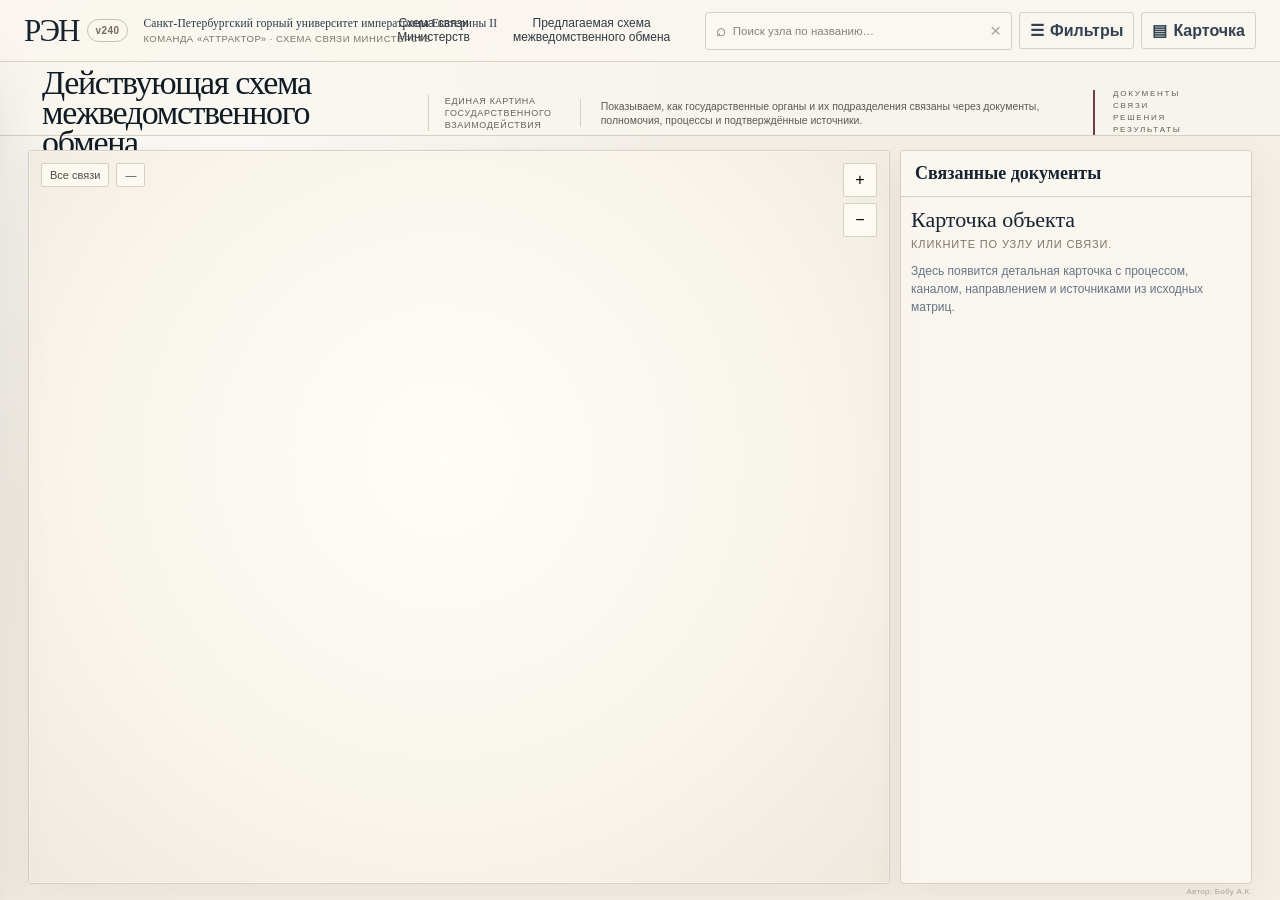
==== commit f97cdf21: "v240: compact mobile exchange classification selector" ====
--- a/source/app.html
+++ b/source/app.html
@@ -4,7 +4,7 @@
 <head>
 <meta charset="utf-8"/>
 <meta content="width=device-width,initial-scale=1" name="viewport"/>
-<title>РЭН v239 — Межведомственный обмен</title>
+<title>РЭН v240 — Межведомственный обмен</title>
 <style>
 :root{--bg:#f4f6f8;--panel:#fff;--line:#d7dde4;--text:#1d2733;--muted:#687585;--accent:#245fa8}
 *{box-sizing:border-box} html,body{height:100%;margin:0;font-family:Inter,Segoe UI,Arial,sans-serif;color:var(--text);background:var(--bg)} body{overflow:hidden}
@@ -515,7 +515,7 @@
 <div class="app">
 <div class="topbar">
   <div class="brand-block">
-    <div class="brand-row"><div class="title atlas-logo">РЭН</div><span class="version-pill" title="Версия 239 · 06.10.2026">v239</span></div>
+    <div class="brand-row"><div class="title atlas-logo">РЭН</div><span class="version-pill" title="Версия 239 · 06.10.2026">v240</span></div>
     <div class="brand-identity">
       <div class="institution-name">Санкт-Петербургский горный университет императрицы Екатерины II</div>
       <div class="subtitle">Команда «Аттрактор» · Схема связи Министерств</div>
@@ -3373,6 +3373,6 @@
 <script src="rosnedra/matrix-v02.js?v=237"></script>
 <script src="rosnedra/node-cleanup-v211.js?v=232"></script>
 <script src="rosnedra/structure-navigation.js?v=237"></script>
-<script src="rosnedra/ui-v239.js?v=238"></script>
+<script src="rosnedra/ui-v240.js?v=238"></script>
 <script src="okur/domains-graph.js?v=232"></script>
 <script src="okur/atlas-layer.js?v=232"></script></body></html>
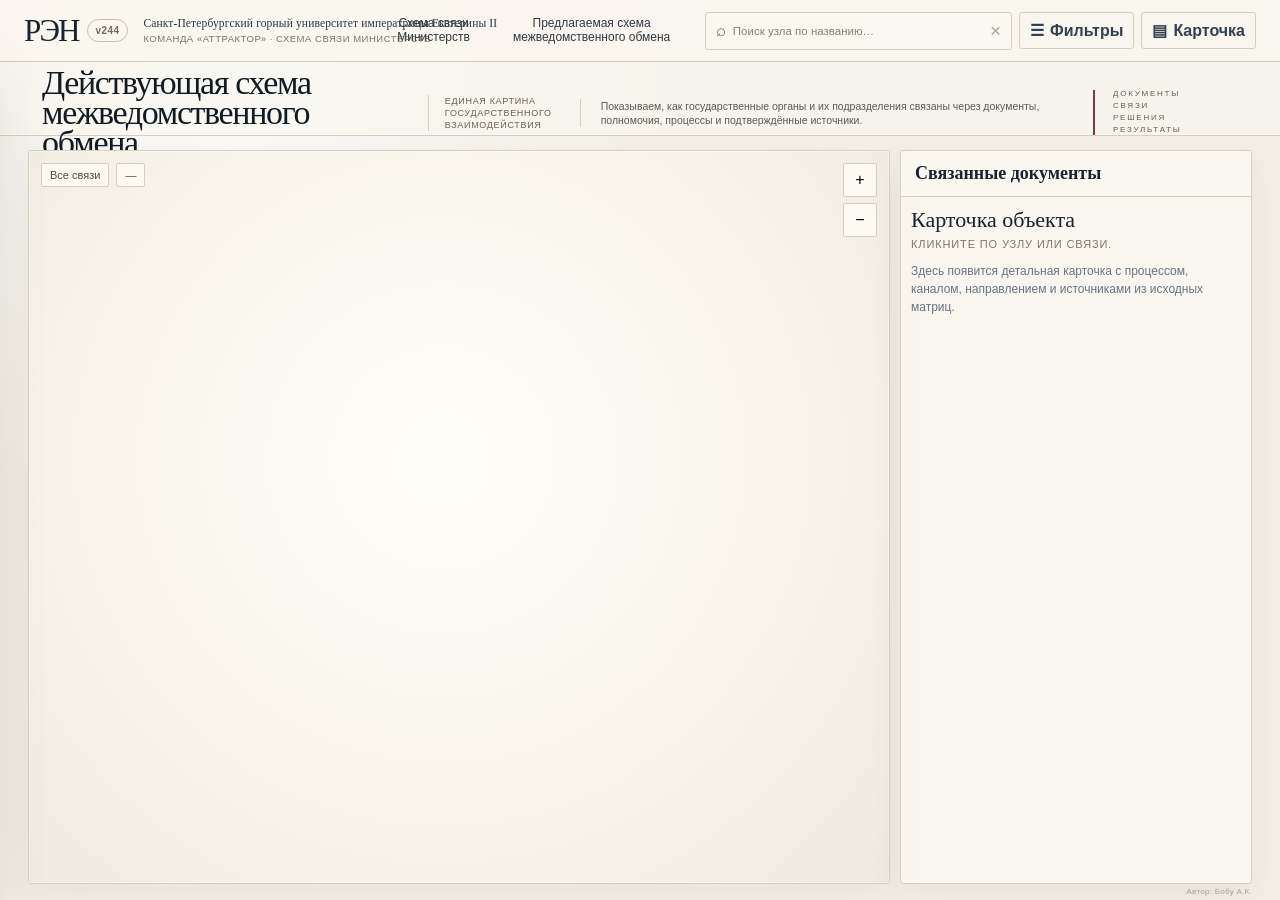
==== commit b0988f2c: "Release v244: audit exchange channels and simplify OKUR filters" ====
--- a/source/app.html
+++ b/source/app.html
@@ -4,7 +4,7 @@
 <head>
 <meta charset="utf-8"/>
 <meta content="width=device-width,initial-scale=1" name="viewport"/>
-<title>РЭН v240 — Межведомственный обмен</title>
+<title>РЭН v244 — Межведомственный обмен</title>
 <style>
 :root{--bg:#f4f6f8;--panel:#fff;--line:#d7dde4;--text:#1d2733;--muted:#687585;--accent:#245fa8}
 *{box-sizing:border-box} html,body{height:100%;margin:0;font-family:Inter,Segoe UI,Arial,sans-serif;color:var(--text);background:var(--bg)} body{overflow:hidden}
@@ -515,7 +515,7 @@
 <div class="app">
 <div class="topbar">
   <div class="brand-block">
-    <div class="brand-row"><div class="title atlas-logo">РЭН</div><span class="version-pill" title="Версия 239 · 06.10.2026">v240</span></div>
+    <div class="brand-row"><div class="title atlas-logo">РЭН</div><span class="version-pill" title="Версия 244 · 07.10.2026">v244</span></div>
     <div class="brand-identity">
       <div class="institution-name">Санкт-Петербургский горный университет императрицы Екатерины II</div>
       <div class="subtitle">Команда «Аттрактор» · Схема связи Министерств</div>
@@ -2019,12 +2019,12 @@
 filtersToggle?.addEventListener('click',()=>document.body.classList.contains('channel-filter-open')?closePanels():openFilters());
 detailToggle?.addEventListener('click',()=>document.body.classList.contains('detail-open')?closePanels():openDetails());
 filtersClose?.addEventListener('click',closePanels);detailClose?.addEventListener('click',closePanels);uiBackdrop?.addEventListener('click',closePanels);
-document.addEventListener('keydown',ev=>{if(ev.key==='Escape')closePanels()});
+document.addEventListener('keydown',ev=>{if(ev.key==='Escape'&&!document.getElementById('channelProof244')?.open)closePanels()});
 document.addEventListener('pointerdown',ev=>{
   if(!document.body.classList.contains('channel-filter-open'))return;
   const panel=document.getElementById('channelToolbar134');
   const secondaryButton=document.getElementById('atlasFiltersButton');
-  if(panel?.contains(ev.target)||filtersToggle?.contains(ev.target)||secondaryButton?.contains(ev.target))return;
+  if(panel?.contains(ev.target)||filtersToggle?.contains(ev.target)||secondaryButton?.contains(ev.target)||document.getElementById('channelProof244')?.contains(ev.target))return;
   document.body.classList.remove('channel-filter-open');
   filtersToggle?.setAttribute('aria-expanded','false');
 });
@@ -3027,6 +3027,7 @@
 .channel-help137 strong{color:#183449}
 @media(max-width:700px){#channelToolbar134{width:min(320px,calc(100vw - 16px));max-height:calc(100vh - 76px)}#channelToolbar134 .channel-options137{max-height:46vh}}
 </style>
+<script src="channels/audit-v244.js"></script>
 <script id="channel-filter-v179-script">
 (function(){
   const VERIFIED_CHANNEL_GRADES179=new Set([
@@ -3059,6 +3060,7 @@
     const labels=[...new Set(channelNorm(e.channels))];rawCache179.set(e.id,labels);return labels;
   }
   function verifiedChannelLabels179(e){
+    if(window.REN_CHANNEL_AUDIT244)return (window.REN_CHANNEL_AUDIT244.bindings[e.id]?.keys||[]).map(key=>window.REN_CHANNEL_AUDIT244.catalog[key].name);
     if(verifiedCache179.has(e.id))return verifiedCache179.get(e.id);
     const r=e.channel_research||{},labels=[],seen=new Set();
     if(VERIFIED_CHANNEL_GRADES179.has(r.grade)&&Array.isArray(r.channels)){
@@ -3086,7 +3088,7 @@
     ['ГИС ЭПД','#A24E72'],['ГИИС «Электронный бюджет»','#6A5ACD'],['ЕРКНМ / ЕРП','#B04A3A'],['РСЧС','#4F6D3A']
   ]);
   const palette179=['#2F6DAE','#B45A2A','#397A57','#7655A3','#AD3F66','#6F7D28','#2D7C87','#9B652B','#5A6FA8','#A3483E','#44744A','#765B2D','#6B5AA6','#2F7B70','#975071','#5E7187'];
-  const names179=[...verifiedCounts179.keys()].sort((a,b)=>(verifiedCounts179.get(b)-verifiedCounts179.get(a))||a.localeCompare(b,'ru'));
+  const names179=(window.REN_CHANNEL_AUDIT244?Object.values(window.REN_CHANNEL_AUDIT244.catalog).map(c=>c.name):[...verifiedCounts179.keys()]).sort((a,b)=>(verifiedCounts179.get(b)-verifiedCounts179.get(a))||a.localeCompare(b,'ru'));
   const channelOptions179=names179.map((name,i)=>({name,color:preferredColors179.get(name)||palette179[i%palette179.length]}));
   DATA.channel_filter_v179={
     version:'v179',checked_on:'2026-10-03',mode:'DOCUMENTARY_CONFIRMED_CHANNELS',
@@ -3157,7 +3159,7 @@
 
   /* The default overview has already been rendered at this point.
      Freeze exactly that main-map universe so detail/focus-only edges can never enter channel counts. */
-  const MAIN_MAP_EDGE_IDS181=new Set((simulationEdges||[]).filter(e=>e&&e.id).map(e=>e.id));
+  const MAIN_MAP_EDGE_IDS181=new Set(window.REN_CHANNEL_AUDIT244?Object.keys(window.REN_CHANNEL_AUDIT244.bindings):(simulationEdges||[]).filter(e=>e&&e.id).map(e=>e.id));
   const MAIN_MAP_NODE_IDS181=new Set();
   for(const e of DATA.edges){
     if(!MAIN_MAP_EDGE_IDS181.has(e.id))continue;
@@ -3373,6 +3375,7 @@
 <script src="rosnedra/matrix-v02.js?v=237"></script>
 <script src="rosnedra/node-cleanup-v211.js?v=232"></script>
 <script src="rosnedra/structure-navigation.js?v=237"></script>
-<script src="rosnedra/ui-v240.js?v=238"></script>
+<script src="rosnedra/ui-v244.js?v=244"></script>
+<script src="channels/ui-v244.js"></script>
 <script src="okur/domains-graph.js?v=232"></script>
-<script src="okur/atlas-layer.js?v=232"></script></body></html>+<script src="okur/atlas-layer.js?v=232"></script></body></html>
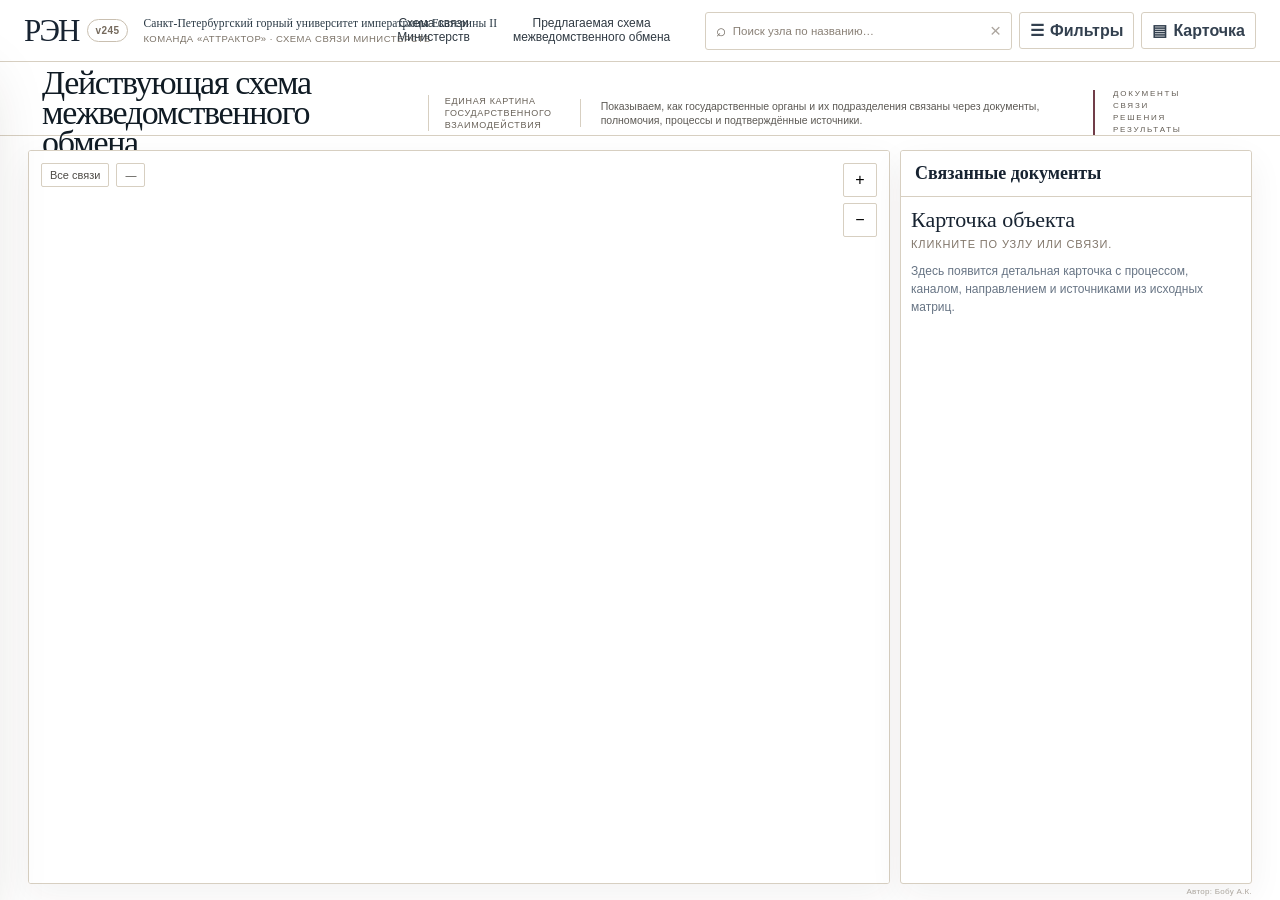
==== commit efe72d65: "Release v245: use pure white site backgrounds" ====
--- a/source/app.html
+++ b/source/app.html
@@ -4,7 +4,7 @@
 <head>
 <meta charset="utf-8"/>
 <meta content="width=device-width,initial-scale=1" name="viewport"/>
-<title>РЭН v244 — Межведомственный обмен</title>
+<title>РЭН v245 — Межведомственный обмен</title>
 <style>
 :root{--bg:#f4f6f8;--panel:#fff;--line:#d7dde4;--text:#1d2733;--muted:#687585;--accent:#245fa8}
 *{box-sizing:border-box} html,body{height:100%;margin:0;font-family:Inter,Segoe UI,Arial,sans-serif;color:var(--text);background:var(--bg)} body{overflow:hidden}
@@ -510,12 +510,19 @@
 .okur-wip-card{display:flex;align-items:center;justify-content:space-between;gap:8px;padding:8px 10px;border:1px dashed #c8b99f;background:#f7f2e9;color:#6c6257;border-radius:4px;opacity:.82}
 .okur-wip-card strong{font-size:10px;font-weight:700}.okur-wip-card span{font-size:8px;text-transform:uppercase;letter-spacing:.08em;color:#8a6f4d}
 </style>
-<link rel="stylesheet" href="okur/atlas-layer.css?v=232"></head>
+<link rel="stylesheet" href="okur/atlas-layer.css?v=232"><style id="white-background-v245">
+:root{--bg:#fff;--panel:#fff;--panel-soft:#fff;--atlas-paper:#fff;--atlas-paper-soft:#fff}
+html,body,.app,.topbar,.atlas-intro,.main,.right,.left,.drawer-head,.right .drawer-head,.left .drawer-head,.section,.card,.source-block .src,.badge,.atlas-mobile-nav,.atlas-landing-map,.atlas-source-placeholder,.atlas-node-search-box,.atlas-node-search-results,.ministry-context-summary .context-kpi,.ministry-context-group,.core-route-actions,.okur-switch,#channelToolbar134,#channel-legend210,#channelProof244,#structure-navigation233{background:#fff!important;background-image:none!important}
+#graph,#graph.channel-view,body.atlas-wide #graph,body.atlas-wide.atlas-external-focus #graph{background:#fff!important;background-image:none!important}
+#zoomIn,#zoomOut,.atlas-back-home,.channel-info244,select,input[type=text],input[type=search],.btn:not(.primary):not(.active),.focus-grid button:not(.active),.contour-action:not(:hover),.kpi{background-color:#fff!important}
+#graph .okur-bundle-label rect{fill:#fff}
+</style>
+</head>
 <body data-graph-version="117">
 <div class="app">
 <div class="topbar">
   <div class="brand-block">
-    <div class="brand-row"><div class="title atlas-logo">РЭН</div><span class="version-pill" title="Версия 244 · 07.10.2026">v244</span></div>
+    <div class="brand-row"><div class="title atlas-logo">РЭН</div><span class="version-pill" title="Версия 245 · 08.10.2026">v245</span></div>
     <div class="brand-identity">
       <div class="institution-name">Санкт-Петербургский горный университет императрицы Екатерины II</div>
       <div class="subtitle">Команда «Аттрактор» · Схема связи Министерств</div>
@@ -3375,7 +3382,7 @@
 <script src="rosnedra/matrix-v02.js?v=237"></script>
 <script src="rosnedra/node-cleanup-v211.js?v=232"></script>
 <script src="rosnedra/structure-navigation.js?v=237"></script>
-<script src="rosnedra/ui-v244.js?v=244"></script>
+<script src="rosnedra/ui-v245.js?v=245"></script>
 <script src="channels/ui-v244.js"></script>
 <script src="okur/domains-graph.js?v=232"></script>
 <script src="okur/atlas-layer.js?v=232"></sc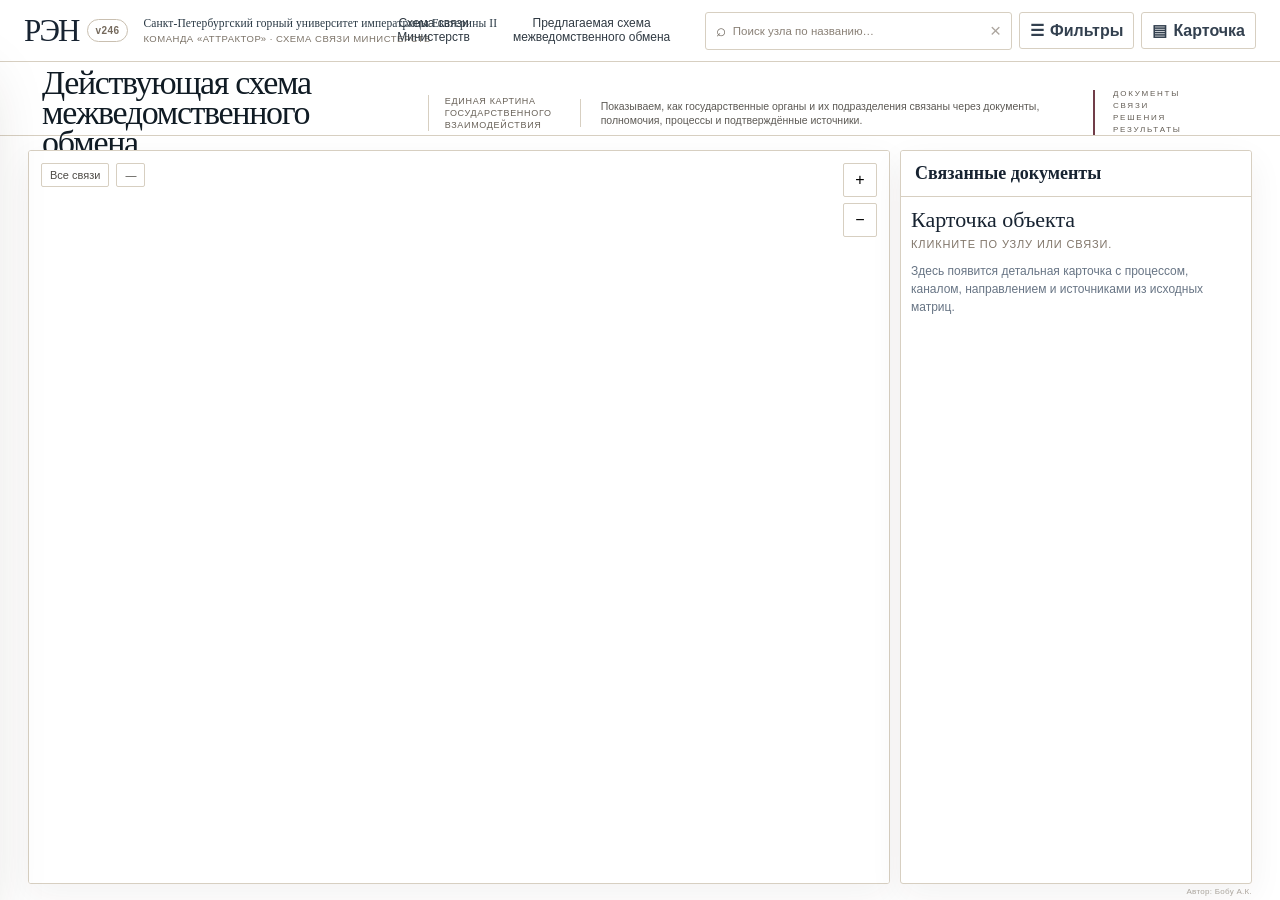
